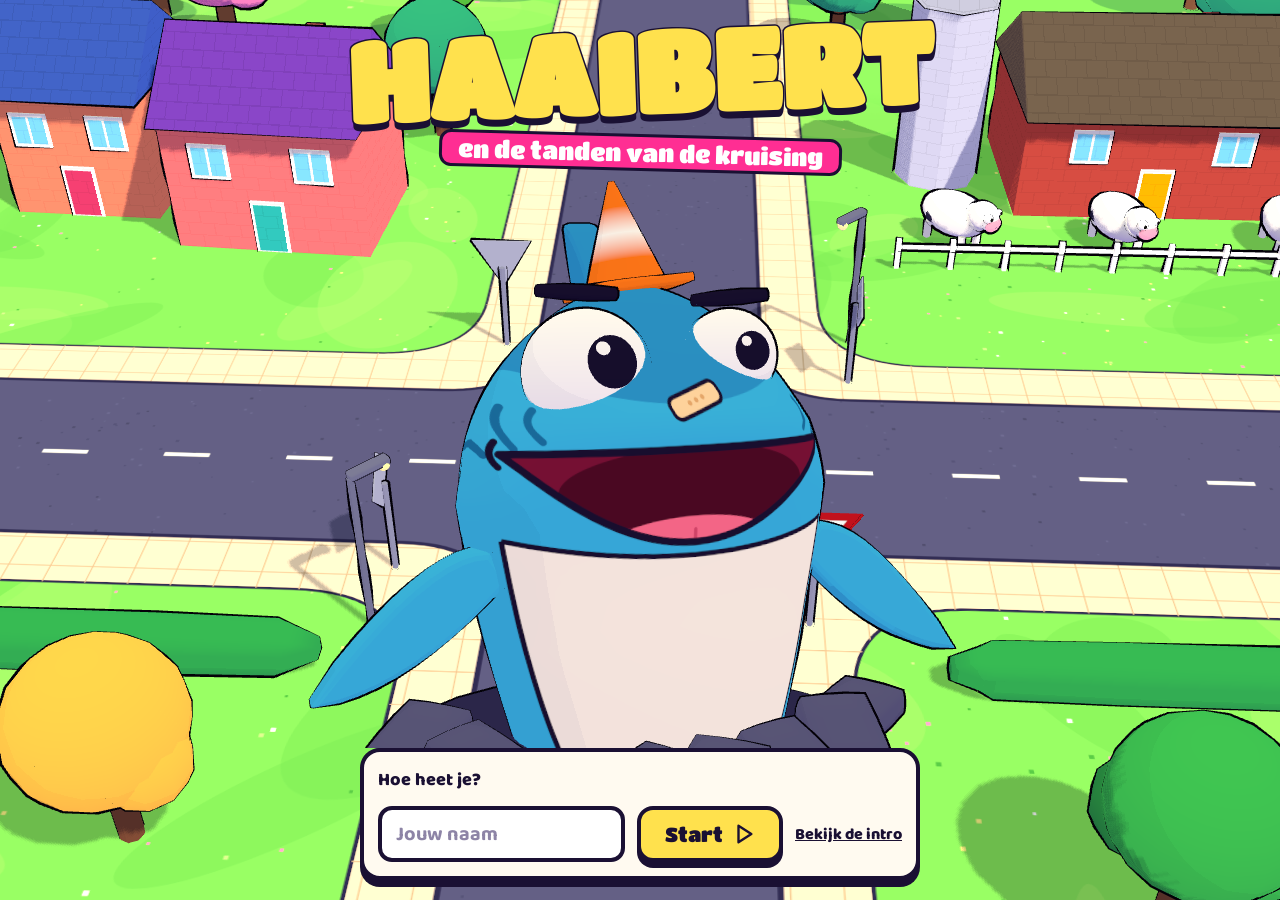
==== projecten/haaibert/index.html @ 9ea26622 "toolkit update 2026-11-03 13:05" ====
<!doctype html>
<html lang="nl"><head><meta charset="utf-8"><meta name="viewport" content="width=device-width, initial-scale=1, viewport-fit=cover, user-scalable=no">
<title>Haaibert</title>
<meta name="claude:viewport-fit-sides" content="cover">
<link rel="stylesheet" href="https://fonts.googleapis.com/css2?family=Baloo+2:wght@500;700;800&family=Bangers&family=Titan+One&display=swap">
<style>
/* Layout: scherm als battle-beeld. Haaibert linksonder, tegenstander rechtsboven, antwoorden in een eigen vak. */
:root {
  --ink: #1a1033; --paper: #fffaf0; --pink: #ff2e93; --cyan: #12d8fa; --sun: #ffe14d; --lime: #7dff4f; --orange: #ff7a1a;
  --sky1: #27c7ff; --sky2: #7fe3ff; --sky3: #c9f6ff; --ray: rgba(255,255,255,.2); --wolk: #ffffff; --wolk2: #cfeeff;
  --display: 'Titan One', 'Arial Black', Impact, sans-serif;
  --bam: 'Bangers', 'Titan One', Impact, sans-serif;
  --body: 'Baloo 2', 'Trebuchet MS', Verdana, sans-serif;
  color-scheme: light;
}
:root[data-theme="avond"] { --sky1: #ff4f9a; --sky2: #ff8a6a; --sky3: #ffb37a; --ray: rgba(255,240,180,.2); --wolk: #ffe9dc; --wolk2: #ffbfa8; }
:root[data-theme="nacht"] { --sky1: #150a3c; --sky2: #2b1270; --sky3: #41189c; --ray: rgba(255,120,220,.13); --wolk: #4a3a8c; --wolk2: #352a70; }

* { box-sizing: border-box; }
html, body { height: 100%; margin: 0; overflow: hidden; background: var(--sky1); color: var(--ink); font-family: var(--body); -webkit-tap-highlight-color: transparent; touch-action: manipulation; }
button { font: inherit; color: inherit; cursor: pointer; }
button:focus-visible, input:focus-visible { outline: 4px solid var(--pink); outline-offset: 2px; }
[hidden] { display: none !important; }

#sky { position: fixed; inset: 0; background: linear-gradient(180deg, var(--sky1), var(--sky2) 58%, var(--sky3)); overflow: hidden; transition: background .6s; }
#sky::before { content: ""; position: absolute; left: 0; top: 0; translate: var(--zx, 82vw) var(--zy, 17vh); will-change: translate; width: 220vmax; height: 220vmax; margin: -110vmax 0 0 -110vmax; background: repeating-conic-gradient(var(--ray) 0 11deg, transparent 11deg 22deg); opacity: calc(.72 + var(--beat, 0) * .28); }
@keyframes spin { to { transform: rotate(360deg); } }
#wolken { position: absolute; inset: 0; }
.wolk { position: absolute; left: 0; top: 0; will-change: translate; }
.wolk svg { display: block; width: 100%; height: auto; overflow: visible; }
.wolk path:first-child { stroke: var(--ink); stroke-width: 2; }
#zon { position: absolute; left: 0; top: 0; translate: var(--zx, 82vw) var(--zy, 17vh); --zon: clamp(150px, 23vmin, 230px); width: var(--zon); aspect-ratio: 1; margin: calc(var(--zon) / -2) 0 0 calc(var(--zon) / -2); overflow: visible; }
.zon-stralen path { stroke: var(--ink); stroke-width: 2; stroke-linejoin: round; vector-effect: non-scaling-stroke; }
.zon-stralen g:nth-child(odd) path { fill: var(--orange); }
.zon-stralen g:nth-child(even) path { fill: var(--sun); }
.zon-bol { fill: var(--sun); stroke: var(--ink); stroke-width: 2; }
.zon-schaduw { fill: #ff9d2e; opacity: .35; }
.zon-wang { fill: #ff7a4d; opacity: .4; }
.zon-oog { fill: #fffdf5; stroke: var(--ink); stroke-width: 1.6; }
.zon-pupil { fill: var(--ink); }
.zon-licht { fill: #fff; }
.zon-lijn { fill: none; stroke: var(--ink); stroke-width: 2.4; stroke-linecap: round; }
.zon-neus { fill: none; stroke: #d9711a; stroke-width: 2.6; stroke-linecap: round; }
.zon-mond { fill: #5a1630; stroke: var(--ink); stroke-width: 1.6; stroke-linejoin: round; }
.zon-tong { fill: #ff7d8f; }
:root[data-theme="avond"] .zon-bol { fill: #ffb347; }
:root[data-theme="nacht"] .zon-bol { fill: #f1e9ff; }
:root[data-theme="nacht"] .zon-stralen { display: none; }
#gl { position: fixed; inset: 0; width: 100%; height: 100%; touch-action: none; }
#badges { position: fixed; inset: 0; pointer-events: none; overflow: hidden; }
#comic { position: fixed; inset: 0; pointer-events: none; overflow: hidden; z-index: 30; }

/* ---------- Knoppen ---------- */
.cta { display: inline-flex; align-items: center; justify-content: center; gap: 10px; min-height: 56px; padding: 8px 24px; font-family: var(--display); font-size: 20px; color: var(--ink); background: var(--sun); border: 4px solid var(--ink); border-radius: 16px; box-shadow: 0 6px 0 var(--ink); transition: transform .08s, box-shadow .08s; }
.cta:active { transform: translateY(4px); box-shadow: 0 2px 0 var(--ink); }
.cta:disabled { opacity: .5; box-shadow: 0 3px 0 var(--ink); }
.cta.alt { background: #fff; }
.ghost { display: inline-flex; align-items: center; gap: 6px; background: none; border: 0; font-weight: 800; text-decoration: underline; padding: 8px 0; }
.iconbtn { width: 46px; height: 46px; display: grid; place-items: center; background: #fff; border: 3px solid var(--ink); border-radius: 13px; box-shadow: 0 4px 0 var(--ink); flex: none; }
.iconbtn:active { transform: translateY(3px); box-shadow: 0 1px 0 var(--ink); }
.iconbtn.off { background: #d9d6e6; color: #6a6580; }

/* ---------- Titel ---------- */
#title { position: fixed; inset: 0; display: flex; flex-direction: column; align-items: center; justify-content: space-between; padding: max(18px, env(safe-area-inset-top)) max(16px, env(safe-area-inset-right)) max(20px, env(safe-area-inset-bottom)) max(16px, env(safe-area-inset-left)); text-align: center; }
.logo { margin: 0; font-family: var(--display); font-size: clamp(56px, 13vmin, 112px); line-height: .95; color: var(--sun); -webkit-text-stroke: 3px var(--ink); paint-order: stroke fill; text-shadow: 0 7px 0 var(--ink); transform: rotate(-2deg); }
.logo-sub { display: inline-block; margin: 10px 0 0; padding: 2px 16px; font-family: var(--display); font-size: clamp(16px, 3.4vmin, 24px); background: var(--pink); color: #fff; border: 3px solid var(--ink); border-radius: 12px; transform: rotate(1.5deg); }
#haaiTitle { flex: 1; width: 100%; min-height: 200px; }
.startbox { display: flex; flex-wrap: wrap; gap: 12px; justify-content: center; align-items: center; background: var(--paper); border: 4px solid var(--ink); border-radius: 20px; padding: 14px; box-shadow: 0 7px 0 var(--ink); max-width: 560px; width: 100%; }
.startbox label { font-weight: 800; font-size: 18px; flex: 1 1 100%; text-align: left; }
#nameInput { color: var(--ink); caret-color: var(--pink); flex: 1 1 180px; min-width: 0; min-height: 56px; font: inherit; font-size: 20px; font-weight: 700; padding: 6px 14px; border: 4px solid var(--ink); border-radius: 14px; background: #fff; }
#nameInput::placeholder { color: #8d84a6; opacity: 1; }
#nameInput::selection { color: #fff; background: var(--pink); }

#wisselBtn { margin-bottom: 18px; flex: none; color: var(--ink); background: var(--paper); border: 3px solid var(--ink); border-radius: 999px; box-shadow: 0 3px 0 var(--ink); padding: 6px 14px; font-size: 15px; font-weight: 700; text-decoration: none; }
#spelers { flex: 1 1 100%; display: flex; flex-wrap: wrap; gap: 8px; }
#spelers[hidden] { display: none; }
.speler { display: inline-flex; align-items: baseline; gap: 8px; min-height: 44px; padding: 6px 14px; font: inherit; font-weight: 800; background: #fff; border: 3px solid var(--ink); border-radius: 999px; color: var(--ink); }
.speler small { font-weight: 700; opacity: .65; }

/* ---------- Kaart ---------- */
#mapview { position: fixed; inset: 0; display: grid; grid-template-columns: minmax(0, 1fr); grid-template-rows: 1fr auto; padding: max(14px, env(safe-area-inset-top)) max(16px, env(safe-area-inset-right)) 0 max(16px, env(safe-area-inset-left)); gap: 8px; }
#worlds { display: grid; grid-template-columns: repeat(3, minmax(0, 1fr)); grid-auto-rows: max-content; gap: 16px; align-content: center; overflow-y: auto; padding: 4px 4px 12px; }
.world.w3 { transform: rotate(-1.1deg); } .world.w4 { transform: rotate(.7deg); } .world.w5 { transform: rotate(-.6deg); }
.world { background: var(--paper); border: 4px solid var(--ink); border-radius: 22px; box-shadow: 0 7px 0 var(--ink); overflow: hidden; display: flex; flex-direction: column; }
.world header { display: flex; justify-content: space-between; align-items: flex-start; gap: 10px; padding: 12px 16px; background: linear-gradient(112deg, rgba(255, 255, 255, .3) 0 34%, transparent 34.5%), radial-gradient(rgba(26, 16, 51, .16) 1.6px, transparent 1.9px) 0 0 / 9px 9px, var(--hd, var(--cyan)); border-bottom: 4px solid var(--ink); }
.world.w4 header { --hd: var(--orange); }
.world.w5 header { --hd: var(--ink); color: #fff; }
.world small { font-weight: 800; font-size: 14px; }
.world h3 { margin: 0; font-family: var(--display); font-size: 26px; line-height: 1.05; font-weight: 400; }
.world p { margin: 2px 0 0; font-weight: 600; font-size: 15px; line-height: 1.2; }
.world header strong { font-family: var(--display); font-size: 22px; font-weight: 400; white-space: nowrap; }
.nodes { display: grid; grid-template-columns: repeat(4, minmax(0, 1fr)); gap: 10px; padding: 14px; }
.node { position: relative; aspect-ratio: 1; min-height: 44px; font-family: var(--display); font-size: 20px; background: #fff; border: 3px solid var(--ink); border-radius: 50%; box-shadow: 0 4px 0 var(--ink); padding: 0; }
.node:active { transform: translateY(3px); box-shadow: 0 1px 0 var(--ink); }
.node.done, .node.gold { background: url("data:image/svg+xml,%3Csvg xmlns='http://www.w3.org/2000/svg' viewBox='0 0 24 24'%3E%3Cpath d='M2 3.5C8 1.800 16 1.800 22 3.500 21.200 10 17.500 17 12 23 6.500 17 2.800 10 2 3.500z' fill='%23fffdf5' stroke='%231a1033' stroke-width='1.500' stroke-linejoin='round'/%3E%3Cpath d='M5.500 6.200c1 3.800 2.600 7 4.800 10' fill='none' stroke='%23ffffff' stroke-opacity='.75' stroke-width='1.100' stroke-linecap='round'/%3E%3C/svg%3E") center / contain no-repeat; border: 0; border-radius: 0; box-shadow: none; filter: drop-shadow(0 3px 0 var(--ink)); }
.node.gold { background-image: url("data:image/svg+xml,%3Csvg xmlns='http://www.w3.org/2000/svg' viewBox='0 0 24 24'%3E%3Cpath d='M2 3.5C8 1.800 16 1.800 22 3.500 21.200 10 17.500 17 12 23 6.500 17 2.800 10 2 3.500z' fill='%23ffe14d' stroke='%231a1033' stroke-width='1.500' stroke-linejoin='round'/%3E%3Cpath d='M5.500 6.200c1 3.800 2.600 7 4.800 10' fill='none' stroke='%23ffffff' stroke-opacity='.75' stroke-width='1.100' stroke-linecap='round'/%3E%3C/svg%3E"); }
.node.done span, .node.gold span { position: relative; top: -17%; }
.node.next { background: var(--pink); color: #fff; }
.mapfoot { display: flex; align-items: flex-end; gap: 6px; min-height: 150px; }
#haaiMap { width: 170px; height: 170px; flex: none; }
#mapBubbleBtn { margin-bottom: 18px; flex: 1; min-width: 0; text-align: left; background: #fff; border: 4px solid var(--ink); border-radius: 18px; box-shadow: 0 5px 0 var(--ink); padding: 10px 16px; font-weight: 700; font-size: 18px; line-height: 1.25; max-width: 720px; min-height: 66px; }

/* ---------- Spelscherm ---------- */
#play { position: fixed; inset: 0; display: grid; grid-template-columns: minmax(0, 1fr) clamp(320px, 36vw, 470px); grid-template-rows: auto minmax(0, 1fr) auto; grid-template-areas: "hud hud" "scene panel" "talk panel"; padding: max(10px, env(safe-area-inset-top)) max(14px, env(safe-area-inset-right)) max(12px, env(safe-area-inset-bottom)) max(14px, env(safe-area-inset-left)); gap: 8px 14px; pointer-events: none; }
#play > * { pointer-events: auto; }
#scene { grid-area: scene; pointer-events: none; position: relative; min-height: 0; }
#hud { grid-area: hud; display: flex; align-items: center; gap: 8px; }
#hudMid { flex: 1; min-width: 0; display: flex; flex-direction: column; gap: 3px; background: var(--paper); border: 3px solid var(--ink); border-radius: 13px; box-shadow: 0 4px 0 var(--ink); padding: 3px 12px; }
#hudTop { display: flex; justify-content: space-between; gap: 8px; align-items: baseline; }
#hudWorld { font-family: var(--display); font-size: 16px; white-space: nowrap; overflow: hidden; text-overflow: ellipsis; }
#toothBox { font-family: var(--display); font-size: 15px; white-space: nowrap; }
#pips { display: flex; gap: 3px; }
#pips i { flex: 1; height: 7px; border-radius: 4px; background: #e2dcea; }
#pips i.done { background: var(--lime); }
#pips i.now { background: var(--pink); }
#povBtn { display: inline-flex; gap: 6px; align-items: center; width: auto; padding: 0 12px; font-weight: 800; font-size: 15px; white-space: nowrap; }
#povBtn.on { background: var(--pink); color: #fff; }

#talk { grid-area: talk; display: flex; align-items: flex-end; gap: 4px; min-width: 0; }
#haai { width: clamp(150px, 19vw, 240px); aspect-ratio: 1; flex: none; margin: 0 0 -12px -8px; }
#bubble { position: relative; flex: 1; min-width: 0; text-align: left; background: #fff; border: 4px solid var(--ink); border-radius: 18px; box-shadow: 0 5px 0 var(--ink); padding: 10px 16px; font-weight: 700; font-size: clamp(16px, 1.9vw, 19px); line-height: 1.25; min-height: 76px; margin-bottom: 8px; display: flex; align-items: center; gap: 10px; }
#bubble::before { content: ""; position: absolute; left: -17px; bottom: 22px; width: 24px; height: 24px; background: #fff; border-left: 4px solid var(--ink); border-bottom: 4px solid var(--ink); transform: rotate(45deg) skew(10deg, 10deg); }
#bubbleText { flex: 1; min-width: 0; }

#panel { grid-area: panel; display: flex; flex-direction: column; gap: 10px; min-height: 0; overflow-y: auto; align-self: end; max-height: 100%; background: var(--paper); border: 4px solid var(--ink); border-radius: 22px; box-shadow: 0 7px 0 var(--ink); padding: 14px; margin-bottom: 6px; }
#panel:empty { visibility: hidden; }
#panel.locked { pointer-events: none; }
.qhead { display: flex; justify-content: space-between; gap: 8px; }
.qnr { font-family: var(--display); font-size: 15px; background: var(--ink); color: var(--sun); padding: 0 10px; border-radius: 8px; }
.stepnr { font-weight: 800; font-size: 14px; }
.qtext { margin: 0; font-size: clamp(19px, 2.1vw, 23px); line-height: 1.2; font-weight: 800; text-wrap: balance; }
.answers { display: flex; flex-direction: column; gap: 9px; }
.hint { margin: 0; font-weight: 700; color: #5a4c7a; }

.opt { display: flex; align-items: center; gap: 10px; text-align: left; padding: 8px 12px; min-height: 54px; font-weight: 700; font-size: 17px; line-height: 1.2; background: #fff; border: 3px solid var(--ink); border-radius: 13px; box-shadow: 0 4px 0 var(--ink); }
.opt:active { transform: translateY(3px); box-shadow: 0 1px 0 var(--ink); }
.opt .key { flex: none; width: 30px; height: 30px; display: grid; place-items: center; background: var(--cyan); border: 2px solid var(--ink); border-radius: 8px; font-family: var(--display); font-weight: 400; font-size: 15px; }
.opt.sel { background: #d6f7ff; }
.opt.sel .key { background: var(--pink); color: #fff; }
.opt.right { background: var(--lime); }
.opt.wrong { background: #ffb3bd; animation: shake .35s; }
.opt:disabled { color: #4f4664; }
.opt.right:disabled { color: var(--ink); }
.opt:not(.right):disabled { box-shadow: 0 1px 0 var(--ink); }
.signgrid { display: grid; grid-template-columns: repeat(4, minmax(0, 1fr)); gap: 8px; }
.signopt { justify-content: center; padding: 8px; }
.signopt img { width: 100%; max-width: 76px; aspect-ratio: 1; object-fit: contain; }
@keyframes shake { 25% { transform: translateX(-6px); } 50% { transform: translateX(6px); } 75% { transform: translateX(-4px); } }

.match { display: flex; flex-direction: column; gap: 10px; }
.mcol { display: flex; flex-direction: column; gap: 7px; }
.mcol.lefts { flex-direction: row; flex-wrap: wrap; }
.chip { flex: 1 1 auto; padding: 8px 12px; min-height: 48px; font-weight: 800; font-size: 16px; line-height: 1.18; background: #fff; border: 3px solid var(--ink); border-radius: 12px; box-shadow: 0 3px 0 var(--ink); text-align: left; }
.lefts .chip { text-align: center; background: #e6faff; }
.chip img { display: block; width: 62px; height: 62px; object-fit: contain; margin: 0 auto; }
.withsigns .lefts .chip { flex: 1 1 0; padding: 5px; min-width: 0; }
.chip.active { background: var(--pink); color: #fff; transform: translateY(-3px); }
.chip.paired { background: var(--m); box-shadow: 0 1px 0 var(--ink); color: var(--ink); }
.chip.wrong { background: #ffb3bd; animation: shake .35s; }
.chip.nudge { animation: shake .35s; }
.rtext { font-size: 15px; font-weight: 700; }

.sentence { font-size: 18px; font-weight: 700; line-height: 1.9; }
.blank { display: inline-flex; flex-wrap: wrap; gap: 5px; vertical-align: middle; margin: 2px 3px; }
.pill { padding: 3px 10px; min-height: 40px; font-weight: 800; font-size: 15px; line-height: 1.15; background: #fff; border: 3px solid var(--ink); border-radius: 11px; text-align: left; }
.pill.sel { background: #bff1ff; }
.pill.right { background: var(--lime); }
.pill.wrong { background: #ffb3bd; animation: shake .35s; }

.tip, .rule { border: 3px solid var(--ink); border-radius: 13px; padding: 9px 12px; }
.tip { background: #fff0c2; }
.rule { background: #d7ffc7; display: flex; flex-direction: column; gap: 8px; animation: pop .3s; }
.tip b, .rule b { font-family: var(--display); font-weight: 400; font-size: 15px; }
.tip p, .rule p { margin: 0; font-weight: 700; font-size: 16px; line-height: 1.25; }
@keyframes pop { from { transform: scale(.9); opacity: 0; } }

/* ---------- Labels in de scène ---------- */
.badge { position: absolute; left: 0; top: 0; display: flex; flex-direction: column; align-items: center; gap: 3px; will-change: transform; }
.tag { font-weight: 800; font-size: 13px; line-height: 1; color: #fff; background: var(--ink); padding: 3px 7px; border-radius: 7px; white-space: nowrap; }
.badge.quiet .tag { display: none; }
.dot { pointer-events: auto; width: 44px; height: 44px; border-radius: 50%; background: #fff; border: 4px solid var(--ink); box-shadow: 0 4px 0 var(--ink); font-family: var(--display); font-size: 22px; line-height: 1; padding: 0; position: relative; }
.dot::after { content: ""; position: absolute; inset: -10px; }
.dot.sel { background: var(--sun); }
.dot.right { background: var(--lime); }
.dot.wrong { background: #ff8c9c; }
.taa { position: absolute; bottom: 100%; font-family: var(--bam); font-size: 26px; color: var(--sun); -webkit-text-stroke: 1.5px var(--ink); paint-order: stroke fill; white-space: nowrap; animation: taa 1.6s ease-out forwards; }
@keyframes taa { 0% { transform: scale(.4) rotate(-6deg); opacity: 0; } 15% { transform: scale(1.15) rotate(3deg); opacity: 1; } 100% { transform: translateY(-28px) scale(1) rotate(-2deg); opacity: 0; } }

/* ---------- Eindbaas ---------- */
#bossWrap { position: fixed; top: calc(max(10px, env(safe-area-inset-top)) + 58px); right: max(14px, env(safe-area-inset-right)); width: clamp(130px, 15vw, 190px); display: flex; flex-direction: column; align-items: stretch; gap: 3px; }
#boss { width: 100%; aspect-ratio: 1; }
#hpBox { background: var(--paper); border: 3px solid var(--ink); border-radius: 10px; padding: 3px 7px; font-weight: 800; font-size: 13px; line-height: 1.1; }
#hp { --hp: 1; height: 11px; margin-top: 2px; border-radius: 6px; background: #e2dcea; overflow: hidden; }
#bossSay { position: absolute; top: 12px; right: calc(100% + 12px); width: min(52vw, 240px); background: var(--ink); color: #fff; border-radius: 14px; padding: 8px 12px; font-weight: 800; font-size: 16px; line-height: 1.2; animation: pop .25s; }
#bossSay[hidden] { display: none; }
#bossSay::after { content: ""; position: absolute; right: -9px; top: 18px; width: 18px; height: 18px; background: var(--ink); transform: rotate(45deg); }
#hp::after { content: ""; display: block; height: 100%; width: calc(var(--hp) * 100%); background: var(--pink); transition: width .5s; }

/* ---------- Baron speelt vals ---------- */
.answers { position: relative; }
.klodder { position: absolute; width: 46px; height: 34px; background: #ffcf3f; border: 3px solid var(--ink); border-radius: 12px 20px 14px 22px; }
.kaas { position: absolute; z-index: 2; pointer-events: auto; padding: 0; color: var(--ink); font-family: var(--display); font-size: 15px; border: 3px solid var(--ink); border-radius: 14px 22px 16px 26px; box-shadow: 0 4px 0 var(--ink); transform: rotate(var(--r)); background: radial-gradient(circle at 12% 30%, #e8a91f 0 7px, transparent 8px), radial-gradient(circle at 30% 70%, #e8a91f 0 10px, transparent 11px), radial-gradient(circle at 74% 28%, #e8a91f 0 6px, transparent 7px), radial-gradient(circle at 90% 74%, #e8a91f 0 9px, transparent 10px), #ffcf3f; }
.kaas.af { pointer-events: none; animation: kaasaf .4s ease-in forwards; }
@keyframes kaasaf { to { transform: translateY(60px) rotate(18deg); opacity: 0; } }
.dark { position: fixed; inset: 0; z-index: -1; pointer-events: auto; touch-action: none; background: radial-gradient(circle 130px at var(--x) var(--y), rgba(8, 4, 24, 0) 55%, rgba(8, 4, 24, .95) 100%); animation: dark .3s; }
@keyframes dark { from { opacity: 0; } }
body.donker #badges { visibility: hidden; }
.knop { position: fixed; width: 64px; height: 64px; display: grid; place-items: center; transform: translate(-50%, -50%); padding: 0; color: var(--ink); background: var(--sun); border: 3px solid var(--ink); border-radius: 50%; box-shadow: 0 0 22px rgba(255, 225, 77, .55); }
.whack { position: absolute; pointer-events: auto; padding: 0; background: none; border: 0; }
.whack::after { content: "TIK!"; position: absolute; left: 50%; top: -10px; transform: translate(-50%, -100%); font-family: var(--bam); font-size: 28px; color: var(--sun); -webkit-text-stroke: 1.5px var(--ink); paint-order: stroke fill; }

/* ---------- Anime-opening en titelkaarten ---------- */
#opening { position: fixed; inset: 0; z-index: 40; overflow: hidden; background: #000; }
#opening.shake { animation: akshake .22s steps(4); }
@keyframes akshake { 25% { transform: translate(-10px, 6px); } 50% { transform: translate(9px, -7px); } 75% { transform: translate(-5px, -3px); } }
.ak-stage, .ak-stage > section { position: absolute; inset: 0; overflow: hidden; }
.ak-flash { position: absolute; inset: 0; background: #fff; opacity: 0; pointer-events: none; }
.ak-skip { position: absolute; z-index: 3; right: max(14px, env(safe-area-inset-right)); top: max(12px, env(safe-area-inset-top)); min-height: 44px; padding: 4px 16px; font-weight: 800; color: #fff; background: rgba(0, 0, 0, .55); border: 2px solid #fff; border-radius: 12px; }

/* Focuslijnen: het klassieke anime-stootbeeld, schokkerig op lage framerate. */
.ak-lines { position: absolute; left: 50%; top: 50%; width: 240vmax; height: 240vmax; margin: -120vmax 0 0 -120vmax; background: repeating-conic-gradient(rgba(255, 255, 255, .55) 0 1.1deg, transparent 1.1deg 4.6deg, rgba(255, 255, 255, .28) 4.6deg 5.2deg, transparent 5.2deg 9deg); -webkit-mask-image: radial-gradient(circle, transparent 20vmin, #000 70vmin); mask-image: radial-gradient(circle, transparent 20vmin, #000 70vmin); animation: aklines .36s steps(6) infinite; }
@keyframes aklines { to { transform: rotate(23deg); } }

.ak { background: var(--a); }
.ak-band { position: absolute; inset: -10% -20%; background: var(--b); clip-path: polygon(0 62%, 100% 22%, 100% 58%, 0 98%); }
.ak.flip .ak-band { clip-path: polygon(0 22%, 100% 62%, 100% 98%, 0 58%); }
.ak-tone { position: absolute; inset: 0; background-image: radial-gradient(rgba(26, 16, 51, .34) 2.4px, transparent 2.8px); background-size: 12px 12px; -webkit-mask-image: linear-gradient(115deg, #000, transparent 55%); mask-image: linear-gradient(115deg, #000, transparent 55%); }
.ak-ticker { position: absolute; left: -20%; right: -20%; top: 7%; padding: 2px 0; transform: rotate(-6deg); background: var(--ink); color: var(--sun); font-family: var(--bam); font-size: clamp(20px, 4.6vmin, 38px); letter-spacing: .06em; white-space: nowrap; overflow: hidden; }
.ak-ticker span { display: inline-block; animation: akticker 3s linear infinite; }
.ak.flip .ak-ticker { transform: rotate(6deg); }
@keyframes akticker { to { transform: translateX(-30%); } }

.ak-sprite { position: absolute; right: -7vmin; bottom: -9vmin; width: min(92vmin, 56vw); aspect-ratio: 1; animation: akin .2s cubic-bezier(.1, .9, .2, 1) both; }
.ak.flip .ak-sprite { right: auto; left: -7vmin; }
.ak-sprite canvas { width: 100%; height: 100%; display: block; }
@keyframes akin { from { transform: translateX(70%) scale(1.5) skewX(-12deg); filter: blur(10px); } }
.ak.flip .ak-sprite { animation-name: akinflip; }
@keyframes akinflip { from { transform: translateX(-70%) scale(1.5) skewX(12deg); filter: blur(10px); } }

.ak-text { position: absolute; left: 4vw; bottom: 9vh; max-width: 54vw; transform: rotate(-6deg) skewX(-8deg); transform-origin: left bottom; opacity: 0; }
.ak.flip .ak-text { left: auto; right: 4vw; text-align: right; transform: rotate(6deg) skewX(8deg); transform-origin: right bottom; }
.ak-text small { display: inline-block; padding: 1px 14px; font-family: var(--display); font-size: clamp(15px, 3.4vmin, 26px); color: #fff; background: var(--ink); }
.ak-text h2 { margin: .06em 0 .1em; font-family: var(--bam); font-weight: 400; font-size: clamp(64px, 19vmin, 190px); line-height: .9; color: #fff; -webkit-text-stroke: 5px var(--ink); paint-order: stroke fill; text-shadow: 7px 7px 0 var(--ink); }
.ak-text.lang h2 { font-size: clamp(44px, 12vmin, 120px); }
.ak-text.mid h2 { font-size: clamp(54px, 15vmin, 150px); }
.ak-text p { display: inline-block; margin: 0; padding: 3px 14px; max-width: 100%; font-weight: 800; font-size: clamp(16px, 3.6vmin, 28px); line-height: 1.15; color: var(--ink); background: var(--sun); }
.ak-kana { position: absolute; top: 14%; left: 2.4vw; writing-mode: vertical-rl; font-weight: 800; font-size: clamp(18px, 4.6vmin, 40px); letter-spacing: .1em; color: rgba(255, 255, 255, .92); text-shadow: 2px 2px 0 var(--ink); opacity: 0; }
.ak.flip .ak-kana { left: auto; right: 2.4vw; }

/* Freezeframe: alles staat stil, achtergrond wordt zwart-wit, het character blijft in kleur met witte rand. */
.ak.freeze { background: #fff; }
.ak.freeze .ak-lines { animation: none; background: repeating-conic-gradient(var(--ink) 0 1.1deg, transparent 1.1deg 4.6deg, var(--ink) 4.6deg 5.2deg, transparent 5.2deg 9deg); }
.ak.freeze .ak-band { background: var(--a); }
.ak.freeze .ak-ticker span { animation-play-state: paused; }
.ak.freeze .ak-sprite { animation: akpunch .24s cubic-bezier(.2, 1.6, .4, 1) both; }
@keyframes akpunch { from { transform: scale(1.12) rotate(-2deg); } }
.ak.freeze .ak-text { opacity: 1; animation: akslam .22s cubic-bezier(.2, 1.5, .4, 1) both; }
@keyframes akslam { from { opacity: 0; transform: rotate(-6deg) skewX(-8deg) scale(2.4); } }
.ak.flip.freeze .ak-text { animation-name: akslamflip; }
@keyframes akslamflip { from { opacity: 0; transform: rotate(6deg) skewX(8deg) scale(2.4); } }
.ak.freeze .ak-kana { opacity: 1; }

.ak-cap { display: grid; place-items: center; background: var(--ink); }
.ak-cap.b { background: var(--pink); }
.ak-cap h2 { position: relative; margin: 0; padding: 0 3vw; text-align: center; font-family: var(--bam); font-weight: 400; font-size: clamp(60px, 24vmin, 240px); line-height: .95; color: var(--sun); -webkit-text-stroke: 5px var(--ink); paint-order: stroke fill; transform: rotate(-7deg) skewX(-10deg); animation: akcap .16s cubic-bezier(.2, 1.5, .4, 1) both; }
.ak-cap.b h2 { color: #fff; }
@keyframes akcap { from { transform: rotate(-7deg) skewX(-10deg) scale(1.9); } }

.ak-vs { background: var(--ink); }
.vs-l, .vs-r { position: absolute; top: 0; bottom: 0; width: 62%; display: grid; place-items: center; overflow: hidden; }
.vs-l { left: 0; background: var(--cyan); clip-path: polygon(0 0, 100% 0, 62% 100%, 0 100%); animation: vsl .24s cubic-bezier(.1, .9, .2, 1) both; }
.vs-r { right: 0; background: var(--pink); clip-path: polygon(38% 0, 100% 0, 100% 100%, 0 100%); animation: vsr .24s cubic-bezier(.1, .9, .2, 1) both; }
@keyframes vsl { from { transform: translateX(-100%); } }
@keyframes vsr { from { transform: translateX(100%); } }
.vs-l canvas, .vs-r canvas { height: 118%; aspect-ratio: 1; }
.vs-l canvas { transform: translateX(-16%); }
.vs-r canvas { transform: translateX(16%); }
.vs-slash { position: absolute; left: 50%; top: -10%; width: 14px; height: 120%; background: #fff; transform: rotate(14deg); opacity: 0; }
.ak-vs h2 { position: absolute; left: 50%; top: 50%; margin: 0; font-family: var(--bam); font-weight: 400; font-size: clamp(90px, 32vmin, 300px); line-height: 1; color: var(--sun); -webkit-text-stroke: 6px var(--ink); paint-order: stroke fill; text-shadow: 8px 8px 0 var(--ink); transform: translate(-50%, -50%) rotate(-8deg); opacity: 0; }
.ak-vs p { position: absolute; left: 50%; bottom: 7vh; margin: 0; padding: 3px 18px; white-space: nowrap; font-family: var(--display); font-size: clamp(16px, 3.6vmin, 30px); color: #fff; background: var(--ink); transform: translateX(-50%) rotate(-2deg); opacity: 0; }
.ak-vs.freeze h2 { opacity: 1; animation: vsslam .24s cubic-bezier(.2, 1.6, .4, 1) both; }
.ak-vs.freeze p, .ak-vs.freeze .vs-slash { opacity: 1; }
@keyframes vsslam { from { transform: translate(-50%, -50%) rotate(-8deg) scale(3); } }

.ak-logo { display: flex; flex-direction: column; align-items: center; justify-content: center; gap: 2vmin; background: var(--pink); }
.ak-logo h1 { position: relative; margin: 0; font-family: var(--display); font-weight: 400; font-size: clamp(56px, 19vw, 240px); line-height: 1; color: var(--sun); -webkit-text-stroke: 5px var(--ink); paint-order: stroke fill; text-shadow: 0 10px 0 var(--ink); transform: rotate(-5deg); animation: logoslam .3s cubic-bezier(.2, 1.6, .4, 1) both; }
@keyframes logoslam { from { transform: rotate(-5deg) scale(3); filter: blur(6px); } }
.ak-logo p { position: relative; margin: 0; padding: 3px 18px; font-family: var(--display); font-size: clamp(16px, 4vmin, 34px); color: #fff; background: var(--ink); transform: rotate(-3deg); opacity: 0; }
.ak-logo.freeze p { opacity: 1; animation: pop .2s; }

@media (max-aspect-ratio: 1/1) {
  .ak-sprite, .ak.flip .ak-sprite { left: 50%; right: auto; bottom: 19vh; width: 100vw; margin-left: -50vw; }
  .ak::after { content: ""; position: absolute; left: -6%; right: -6%; bottom: -3vh; height: 33vh; background: var(--ink); transform: rotate(-5deg); }
  .ak-text { z-index: 1; }
  .ak-text { left: 5vw; bottom: 6vh; max-width: 90vw; }
  .ak.flip .ak-text { right: 5vw; }
  .ak-text h2 { font-size: clamp(56px, 17vw, 110px); }
  .ak-text.lang h2 { font-size: clamp(40px, 13vw, 90px); }
  .vs-l, .vs-r { width: 100%; height: 62%; bottom: auto; }
  .vs-l { top: 0; clip-path: polygon(0 0, 100% 0, 100% 62%, 0 100%); }
  .vs-r { top: auto; bottom: 0; clip-path: polygon(0 38%, 100% 0, 100% 100%, 0 100%); }
  .vs-l canvas, .vs-r canvas { height: auto; width: 100%; transform: none; }
}

/* ---------- Tand-shot ---------- */
body.cine #hud, body.cine #talk, body.cine #panel, body.cine #bossWrap, body.cine #badges { opacity: 0; pointer-events: none; transition: opacity .12s; }
#cineBg { position: absolute; inset: 0; overflow: hidden; }
.cine-tap { position: fixed; inset: 0; z-index: 2; pointer-events: auto; background: none; border: 0; }
.flytooth.groot { width: clamp(70px, 13vmin, 120px); height: clamp(80px, 15vmin, 140px); transition: none; transform: none; translate: -50% -50%; }
.flytooth.raak { z-index: 2; width: clamp(130px, 26vmin, 240px); height: clamp(150px, 30vmin, 280px); filter: drop-shadow(0 8px 0 var(--ink)); }
.toothtrail { position: absolute; height: 22px; margin-top: -11px; transform-origin: 0 50%; background: linear-gradient(90deg, transparent, rgba(255, 255, 255, .5) 40%, #fff); clip-path: polygon(0 50%, 100% 0, 100% 100%); scale: 0 1; }
/* Inslaglijnen rondom de bek: mond en tand blijven helemaal vrij. */
.hitstar { position: absolute; z-index: 1; left: 50%; top: 50%; width: 170vmax; height: 170vmax; margin: -85vmax 0 0 -85vmax; background: repeating-conic-gradient(from 6deg, #fffdf5 0 3.5deg, transparent 3.5deg 18deg, var(--sun) 18deg 20.5deg, transparent 20.5deg 36deg); -webkit-mask-image: radial-gradient(circle, transparent 29%, #000 29.5%); mask-image: radial-gradient(circle, transparent 29%, #000 29.5%); animation: hitstar .18s cubic-bezier(.2, 1.6, .4, 1) both; }
@keyframes hitstar { from { transform: scale(.6); opacity: 0; } }
.bamhit { position: absolute; z-index: 3; left: 73%; top: 30%; font-family: var(--bam); font-size: clamp(84px, 26vmin, 260px); line-height: 1; color: var(--pink); -webkit-text-stroke: 5px var(--ink); paint-order: stroke fill; text-shadow: 9px 9px 0 var(--ink); transform: translate(-50%, -50%) rotate(-9deg) skewX(-8deg); animation: bamhit .18s cubic-bezier(.2, 1.7, .4, 1) both; white-space: nowrap; }
@keyframes bamhit { from { transform: translate(-50%, -50%) rotate(-9deg) skewX(-8deg) scale(3); } }

/* Oude tekenfilm: korrel, vignet en warme kleur. Bij de eindbaas en in het freezeframe van de tand. */
#film { display: none; position: fixed; inset: 0; z-index: 29; pointer-events: none; background: radial-gradient(ellipse at center, transparent 52%, rgba(46, 26, 10, .5) 100%); }
#film::before { content: ""; position: absolute; inset: -220px; background-image: url("data:image/svg+xml,%3Csvg xmlns='http://www.w3.org/2000/svg' width='220' height='220'%3E%3Cfilter id='n'%3E%3CfeTurbulence type='fractalNoise' baseFrequency='.85' numOctaves='2' stitchTiles='stitch'/%3E%3CfeColorMatrix values='0 0 0 0 .1 0 0 0 0 .06 0 0 0 0 .04 0 0 0 1.4 -.4'/%3E%3C/filter%3E%3Crect width='100%25' height='100%25' filter='url(%23n)'/%3E%3C/svg%3E"); opacity: .3; animation: filmkorrel .5s steps(6) infinite; }
@keyframes filmkorrel { to { transform: translate(180px, 130px); } }
:root[data-theme="nacht"] #film, body.film #film { display: block; }
:root[data-theme="nacht"] #gl, body.film #gl { filter: sepia(.32) saturate(.82) contrast(1.07); }
@media (prefers-reduced-motion: reduce) { #film::before { animation: none; } }

/* ---------- Grote klanktekst ---------- */
.bam { position: absolute; left: 34%; top: 34%; font-family: var(--bam); font-size: clamp(64px, 15vmin, 140px); line-height: 1; color: #fff; -webkit-text-stroke: 4px var(--ink); paint-order: stroke fill; text-shadow: 6px 6px 0 var(--ink); animation: bam 1.4s cubic-bezier(.2, 1.6, .4, 1) forwards; white-space: nowrap; transform-origin: center; }
.bam.pink { color: var(--pink); } .bam.lime { color: var(--lime); } .bam.sun { color: var(--sun); } .bam.cyan { color: var(--cyan); }
@keyframes bam { 0% { transform: translate(-50%, -50%) scale(.2) rotate(-14deg); } 22% { transform: translate(-50%, -50%) scale(1.1) rotate(-5deg); } 75% { transform: translate(-50%, -50%) scale(1) rotate(-5deg); opacity: 1; } 100% { transform: translate(-50%, -66%) scale(.92) rotate(-5deg); opacity: 0; } }
.flytooth { position: absolute; width: 38px; height: 44px; background: url("data:image/svg+xml,%3Csvg xmlns='http://www.w3.org/2000/svg' viewBox='0 0 24 24'%3E%3Cpath d='M2 3.5C8 1.800 16 1.800 22 3.500 21.200 10 17.500 17 12 23 6.500 17 2.800 10 2 3.500z' fill='%23fffdf5' stroke='%231a1033' stroke-width='1.500' stroke-linejoin='round'/%3E%3Cpath d='M5.500 6.200c1 3.800 2.600 7 4.800 10' fill='none' stroke='%23ffffff' stroke-opacity='.75' stroke-width='1.100' stroke-linecap='round'/%3E%3C/svg%3E") center / contain no-repeat; transform: translate(-50%, -50%) scale(1.3); transition: left .6s cubic-bezier(.5, 0, .4, 1), top .6s cubic-bezier(.3, -0.4, .5, 1), transform .6s; }
.flytooth.go { transform: translate(-50%, -50%) scale(.5) rotate(420deg); }

/* ---------- Klaar ---------- */
#done { position: fixed; left: 50%; top: 50%; transform: translate(-50%, -50%) rotate(-1deg); z-index: 20; width: min(560px, calc(100vw - 32px)); max-height: calc(100% - 32px); overflow-y: auto; display: flex; flex-direction: column; gap: 10px; align-items: center; text-align: center; background: var(--paper); border: 5px solid var(--ink); border-radius: 24px; box-shadow: 0 9px 0 var(--ink); padding: 20px; animation: pop .35s; }
#done h2 { margin: 0; font-family: var(--display); font-weight: 400; font-size: clamp(30px, 6vmin, 44px); line-height: 1.05; }
#done .score { margin: 0; font-size: 20px; font-weight: 700; }
#done .score b { font-family: var(--display); font-weight: 400; color: var(--pink); font-size: 28px; }
#done .row { display: flex; flex-wrap: wrap; gap: 12px; justify-content: center; }
.diploma { display: flex; flex-direction: column; width: 100%; padding: 12px; background: #fff; border: 3px dashed var(--ink); border-radius: 14px; }
.diploma small { font-weight: 800; font-size: 15px; }
.diploma strong { font-family: var(--display); font-weight: 400; font-size: 34px; color: var(--pink); overflow-wrap: anywhere; }
.diploma span { font-weight: 700; }

/* Staand scherm (telefoon, staande iPad): scène boven, praten midden, antwoorden onder. */
@media (max-aspect-ratio: 1/1) {
  #play { grid-template-columns: minmax(0, 1fr); grid-template-rows: auto minmax(120px, 1fr) auto auto; grid-template-areas: "hud" "scene" "talk" "panel"; gap: 5px; padding-left: max(10px, env(safe-area-inset-left)); padding-right: max(10px, env(safe-area-inset-right)); padding-bottom: max(8px, env(safe-area-inset-bottom)); }
  #talk { margin-top: -74px; pointer-events: none; }
  #haai { width: 118px; margin: 0 -2px -8px -10px; }
  #bubble { font-size: 15px; min-height: 58px; padding: 6px 10px; margin-bottom: 3px; pointer-events: auto; }
  #bubble::before { left: -14px; bottom: 14px; width: 18px; height: 18px; }
  #panel { max-height: 46vh; padding: 10px; margin-bottom: 4px; gap: 7px; }
  .qtext { font-size: 18px; }
  .opt { min-height: 46px; font-size: 15px; padding: 5px 9px; }
  .opt .key { width: 26px; height: 26px; }
  .sentence { font-size: 16px; line-height: 1.6; }
  .pill { font-size: 14px; min-height: 36px; }
  #hudWorld, #toothBox .lbl { display: none; }
  #hudTop { justify-content: center; }
  #hudMid { padding: 3px 8px; min-width: 62px; }
  #hud { gap: 5px; }
  .iconbtn { width: 42px; height: 42px; }
  #panel:has(.match) { max-height: 60vh; }
  .rtext { font-size: 14px; padding: 5px 9px; min-height: 40px; }
  .chip img { width: 50px; height: 50px; }
  #povBtn span { display: none; }
  #povBtn { width: 42px; padding: 0; justify-content: center; }
  #worlds { grid-template-columns: minmax(0, 1fr); align-content: start; gap: 12px; }
  .nodes { grid-template-columns: repeat(6, minmax(0, 1fr)); padding: 10px; gap: 7px; }
  .node { font-size: 16px; min-height: 0; width: 100%; max-width: 64px; justify-self: center; }
  .mapfoot { min-height: 104px; display: grid; grid-template-columns: auto minmax(0, 1fr); align-items: end; column-gap: 6px; row-gap: 6px; }
  #haaiMap { grid-row: 1 / span 2; }
  #wisselBtn { grid-column: 2; justify-self: end; margin-bottom: 10px; }
  #haaiMap { width: 110px; height: 110px; }
  #mapBubbleBtn { font-size: 15px; padding: 6px 10px; margin-bottom: 0; min-height: 56px; }
  .bam { left: 50%; top: 24%; }
  #bossWrap { position: absolute; top: 0; right: 0; width: 104px; }
}
@media (max-height: 560px) and (min-aspect-ratio: 1/1) {
  #done .row { flex-wrap: nowrap; }
  #done .diploma { padding: 6px 10px; }
  #done .diploma strong { font-size: 26px; }
  #worlds { grid-template-columns: repeat(3, minmax(0, 1fr)); }
  .nodes { grid-template-columns: repeat(6, minmax(0, 1fr)); gap: 5px; padding: 8px; }
  .node { font-size: 13px; min-height: 0; }
  .mapfoot { min-height: 76px; }
  #haaiMap { width: 84px; height: 84px; }
  #haai { width: 120px; }
  .world p { display: none; }
  #bossWrap { position: absolute; top: 0; left: 0; right: auto; width: 96px; }
  #bossSay { left: calc(100% + 12px); right: auto; }
  #bossSay::after { left: -9px; right: auto; }
}
@media (max-height: 560px) and (min-aspect-ratio: 1/1) and (max-width: 760px) {
  .nodes { grid-template-columns: repeat(4, minmax(0, 1fr)); }
}
</style>
</head><body>
<div id="sky"><div id="wolken"></div><svg id="zon" viewBox="-85 -85 170 170" aria-hidden="true"></svg><section id="cineBg" class="ak freeze" hidden style="--a:#12d8fa;--b:#ff2e93"><div class="ak-lines"></div><div class="ak-band"></div><div class="ak-tone"></div></section></div>
<canvas id="gl"></canvas>

<section id="title" hidden>
  <div>
    <h1 class="logo">HAAIBERT</h1>
    <p class="logo-sub">en de tanden van de kruising</p>
  </div>
  <div id="haaiTitle"></div>
  <div class="startbox">
    <label for="nameInput">Hoe heet je?</label>
    <input id="nameInput" autocomplete="off" maxlength="24" placeholder="Jouw naam">
    <button id="startBtn" class="cta">Start</button>
    <button id="introBtn" class="ghost">Bekijk de intro</button>
    <div id="spelers" hidden></div>
  </div>
</section>

<section id="mapview" hidden>
  <div id="worlds"></div>
  <div class="mapfoot">
    <div id="haaiMap"></div>
    <button id="mapBubbleBtn"><span id="mapBubble"></span></button>
    <button id="wisselBtn" class="ghost">Andere speler</button>
  </div>
</section>

<section id="play" hidden>
  <header id="hud">
    <button id="mapBtn" class="iconbtn" aria-label="Naar de kaart"></button>
    <div id="hudMid">
      <div id="hudTop"><span id="hudWorld"></span><span id="toothBox"><span class="lbl">Tanden </span><span id="toothCount">0/36</span></span></div>
      <div id="pips"></div>
    </div>
    <button id="povBtn" class="iconbtn" aria-label="Kijk als fietser"></button>
    <button id="replayBtn" class="iconbtn" aria-label="Vraag nog eens voorlezen"></button>
    <button id="voiceBtn" class="iconbtn" aria-label="Stem aan of uit" aria-pressed="true"></button>
    <button id="musicBtn" class="iconbtn" aria-label="Muziek en achtergrondgeluid aan of uit" aria-pressed="true"></button>
  </header>
  <div id="scene">
    <div id="bossWrap" hidden>
      <div id="boss"></div>
      <div id="bossSay" hidden></div>
      <div id="hpBox"><span id="hpText"></span><div id="hp"></div></div>
    </div>
  </div>
  <div id="talk">
    <div id="haai"></div>
    <button id="bubble"><span id="bubbleText"></span></button>
  </div>
  <aside id="panel"></aside>
</section>

<div id="badges" hidden></div>
<div id="done" hidden></div>
<div id="comic"></div>
<div id="film" aria-hidden="true"></div>
<div id="opening" hidden></div>
<script type="module">var Yv=Object.defineProperty;var Gv=(g,A)=>{for(var B in A)Yv(g,B,{get:A[B],enumerable:!0})};var d={};Gv(d,{ACESFilmicToneMapping:()=>Ak,AddEquation:()=>cC,AddOperation:()=>zv,AdditiveAnimationBlendMode:()=>Xs,AdditiveBlending:()=>yv,AgXToneMapping:()=>Qk,AlphaFormat:()=>xs,AlwaysCompare:()=>UM,AlwaysDepth:()=>wM,AlwaysStencilFunc:()=>pk,AmbientLight:()=>GD,AnimationAction:()=>VD,AnimationClip:()=>Jg,AnimationLoader:()=>Ni,AnimationMixer:()=>ss,AnimationObjectGroup:()=>is,AnimationUtils:()=>An,ArcCurve:()=>_o,ArrayCamera:()=>jo,ArrowHelper:()=>Ts,AttachedBindMode:()=>ei,Audio:()=>qD,AudioAnalyser:()=>ts,AudioContext:()=>WE,AudioListener:()=>os,AudioLoader:()=>Es,AxesHelper:()=>Hs,BackSide:()=>mD,BasicDepthPacking:()=>Pk,BasicShadowMap:()=>Hv,BatchedMesh:()=>Oo,Bone:()=>FE,BooleanKeyframeTrack:()=>IC,Box2:()=>hs,Box3:()=>mB,Box3Helper:()=>Ls,BoxGeometry:()=>OQ,BoxHelper:()=>ls,BufferAttribute:()=>_A,BufferGeometry:()=>qA,BufferGeometryLoader:()=>TD,ByteType:()=>us,Cache:()=>iC,Camera:()=>iw,CameraHelper:()=>cs,CanvasTexture:()=>xi,CapsuleGeometry:()=>gD,CatmullRomCurve3:()=>$o,CineonToneMapping:()=>$v,CircleGeometry:()=>wD,ClampToEdgeWrapping:()=>dQ,Clock:()=>HD,Color:()=>sA,ColorKeyframeTrack:()=>VE,ColorManagement:()=>XA,CompressedArrayTexture:()=>Wi,CompressedCubeTexture:()=>Zi,CompressedTexture:()=>Pw,CompressedTextureLoader:()=>Xi,ConeGeometry:()=>ng,ConstantAlphaFactor:()=>QM,ConstantColorFactor:()=>AM,Controls:()=>js,CubeCamera:()=>Ho,CubeReflectionMapping:()=>fC,CubeRefractionMapping:()=>lC,CubeTexture:()=>Pg,CubeTextureLoader:()=>_i,CubeUVReflectionMapping:()=>kw,CubicBezierCurve:()=>JE,CubicBezierCurve3:()=>AD,CubicInterpolant:()=>KD,CullFaceBack:()=>Lv,CullFaceFront:()=>pv,CullFaceFrontBack:()=>Tv,CullFaceNone:()=>lv,Curve:()=>eQ,CurvePath:()=>CD,CustomBlending:()=>Zv,CustomToneMapping:()=>Bk,CylinderGeometry:()=>vC,Cylindrical:()=>ns,Data3DTexture:()=>vE,DataArrayTexture:()=>ow,DataTexture:()=>DQ,DataTextureLoader:()=>$i,DataUtils:()=>Qe,DecrementStencilOp:()=>ak,DecrementWrapStencilOp:()=>Fk,DefaultLoadingManager:()=>jM,DepthFormat:()=>Ew,DepthStencilFormat:()=>rg,DepthTexture:()=>UE,DetachedBindMode:()=>sM,DirectionalLight:()=>jC,DirectionalLightHelper:()=>Rs,DiscreteInterpolant:()=>FD,DodecahedronGeometry:()=>ED,DoubleSide:()=>yD,DstAlphaFactor:()=>zP,DstColorFactor:()=>XP,DynamicCopyUsage:()=>yk,DynamicDrawUsage:()=>Tk,DynamicReadUsage:()=>jk,EdgesGeometry:()=>ID,EllipseCurve:()=>Mw,EqualCompare:()=>MM,EqualDepth:()=>oM,EqualStencilFunc:()=>Gk,EquirectangularReflectionMapping:()=>oE,EquirectangularRefractionMapping:()=>DE,Euler:()=>$B,EventDispatcher:()=>FQ,ExtrudeGeometry:()=>oD,FileLoader:()=>qQ,Float16BufferAttribute:()=>Gi,Float32BufferAttribute:()=>eA,FloatType:()=>oQ,Fog:()=>mo,FogExp2:()=>Vo,FramebufferTexture:()=>ui,FrontSide:()=>uP,Frustum:()=>Mg,GLBufferAttribute:()=>Ms,GLSL1:()=>Wk,GLSL3:()=>ni,GreaterCompare:()=>kM,GreaterDepth:()=>tM,GreaterEqualCompare:()=>nM,GreaterEqualDepth:()=>DM,GreaterEqualStencilFunc:()=>Lk,GreaterStencilFunc:()=>ck,GridHelper:()=>Ys,Group:()=>ZQ,HalfFloatType:()=>ew,HemisphereLight:()=>qC,HemisphereLightHelper:()=>Js,IcosahedronGeometry:()=>DD,ImageBitmapLoader:()=>ws,ImageLoader:()=>Yg,ImageUtils:()=>po,IncrementStencilOp:()=>hk,IncrementWrapStencilOp:()=>Kk,InstancedBufferAttribute:()=>TC,InstancedBufferGeometry:()=>pD,InstancedInterleavedBuffer:()=>Ps,InstancedMesh:()=>xo,Int16BufferAttribute:()=>Ji,Int32BufferAttribute:()=>Yi,Int8BufferAttribute:()=>Ki,IntType:()=>WD,InterleavedBuffer:()=>fw,InterleavedBufferAttribute:()=>kg,Interpolant:()=>ag,InterpolateDiscrete:()=>sE,InterpolateLinear:()=>Lo,InterpolateSmooth:()=>Co,InvertStencilOp:()=>Sk,KeepStencilOp:()=>wg,KeyframeTrack:()=>vQ,LOD:()=>uo,LatheGeometry:()=>lE,Layers:()=>Dw,LessCompare:()=>PM,LessDepth:()=>EM,LessEqualCompare:()=>vM,LessEqualDepth:()=>IM,LessEqualStencilFunc:()=>Rk,LessStencilFunc:()=>Yk,Light:()=>zQ,LightProbe:()=>lD,Line:()=>bQ,Line3:()=>as,LineBasicMaterial:()=>yB,LineCurve:()=>YE,LineCurve3:()=>BD,LineDashedMaterial:()=>aD,LineLoop:()=>No,LineSegments:()=>JQ,LinearFilter:()=>LB,LinearInterpolant:()=>jE,LinearMipMapLinearFilter:()=>Ik,LinearMipMapNearestFilter:()=>Ek,LinearMipmapLinearFilter:()=>DC,LinearMipmapNearestFilter:()=>_w,LinearSRGBColorSpace:()=>Gg,LinearToneMapping:()=>Xv,LinearTransfer:()=>xE,Loader:()=>OB,LoaderUtils:()=>uE,LoadingManager:()=>mE,LoopOnce:()=>Dk,LoopPingPong:()=>ik,LoopRepeat:()=>tk,LuminanceAlphaFormat:()=>bs,LuminanceFormat:()=>Os,MOUSE:()=>Rv,Material:()=>TB,MaterialLoader:()=>LD,MathUtils:()=>nQ,Matrix2:()=>Us,Matrix3:()=>pA,Matrix4:()=>GA,MaxEquation:()=>dv,Mesh:()=>rB,MeshBasicMaterial:()=>SQ,MeshDepthMaterial:()=>vg,MeshDistanceMaterial:()=>hE,MeshLambertMaterial:()=>UD,MeshMatcapMaterial:()=>hD,MeshNormalMaterial:()=>nD,MeshPhongMaterial:()=>eD,MeshPhysicalMaterial:()=>kD,MeshStandardMaterial:()=>qE,MeshToonMaterial:()=>hg,MinEquation:()=>xv,MirroredRepeatWrapping:()=>iE,MixOperation:()=>bv,MultiplyBlending:()=>Wv,MultiplyOperation:()=>Ov,NearestFilter:()=>VB,NearestMipMapLinearFilter:()=>wk,NearestMipMapNearestFilter:()=>gk,NearestMipmapLinearFilter:()=>Aw,NearestMipmapNearestFilter:()=>ys,NeutralToneMapping:()=>Ck,NeverCompare:()=>fM,NeverDepth:()=>gM,NeverStencilFunc:()=>Jk,NoBlending:()=>Vv,NoColorSpace:()=>Ig,NoToneMapping:()=>Nv,NormalAnimationBlendMode:()=>rM,NormalBlending:()=>mv,NotEqualCompare:()=>eM,NotEqualDepth:()=>iM,NotEqualStencilFunc:()=>lk,NumberKeyframeTrack:()=>Kg,Object3D:()=>gB,ObjectLoader:()=>gs,ObjectSpaceNormalMap:()=>ek,OctahedronGeometry:()=>HE,OneFactor:()=>dP,OneMinusConstantAlphaFactor:()=>CM,OneMinusConstantColorFactor:()=>BM,OneMinusDstAlphaFactor:()=>NP,OneMinusDstColorFactor:()=>_P,OneMinusSrcAlphaFactor:()=>Eo,OneMinusSrcColorFactor:()=>bP,OrthographicCamera:()=>rw,PCFShadowMap:()=>ms,PCFSoftShadowMap:()=>qv,PMREMGenerator:()=>nE,Path:()=>eg,PerspectiveCamera:()=>MB,Plane:()=>uQ,PlaneGeometry:()=>sw,PlaneHelper:()=>ps,PointLight:()=>YD,PointLightHelper:()=>Ss,Points:()=>Xo,PointsMaterial:()=>SE,PolarGridHelper:()=>Gs,PolyhedronGeometry:()=>HC,PositionalAudio:()=>Ds,PropertyBinding:()=>wB,PropertyMixer:()=>jD,QuadraticBezierCurve:()=>GE,QuadraticBezierCurve3:()=>RE,Quaternion:()=>YB,QuaternionKeyframeTrack:()=>Fg,QuaternionLinearInterpolant:()=>SD,RED_GREEN_RGTC2_Format:()=>co,RED_RGTC1_Format:()=>Ns,REVISION:()=>go,RGBADepthPacking:()=>_s,RGBAFormat:()=>dB,RGBAIntegerFormat:()=>bD,RGBA_ASTC_10x10_Format:()=>Fo,RGBA_ASTC_10x5_Format:()=>ho,RGBA_ASTC_10x6_Format:()=>ao,RGBA_ASTC_10x8_Format:()=>Ko,RGBA_ASTC_12x10_Format:()=>So,RGBA_ASTC_12x12_Format:()=>Jo,RGBA_ASTC_4x4_Format:()=>fo,RGBA_ASTC_5x4_Format:()=>Po,RGBA_ASTC_5x5_Format:()=>Mo,RGBA_ASTC_6x5_Format:()=>vo,RGBA_ASTC_6x6_Format:()=>ko,RGBA_ASTC_8x5_Format:()=>eo,RGBA_ASTC_8x6_Format:()=>no,RGBA_ASTC_8x8_Format:()=>Uo,RGBA_BPTC_Format:()=>CE,RGBA_ETC2_EAC_Format:()=>ro,RGBA_PVRTC_2BPPV1_Format:()=>to,RGBA_PVRTC_4BPPV1_Format:()=>Do,RGBA_S3TC_DXT1_Format:()=>AE,RGBA_S3TC_DXT3_Format:()=>BE,RGBA_S3TC_DXT5_Format:()=>QE,RGBDepthPacking:()=>Mk,RGBFormat:()=>ds,RGBIntegerFormat:()=>ok,RGB_BPTC_SIGNED_Format:()=>Yo,RGB_BPTC_UNSIGNED_Format:()=>Go,RGB_ETC1_Format:()=>io,RGB_ETC2_Format:()=>so,RGB_PVRTC_2BPPV1_Format:()=>oo,RGB_PVRTC_4BPPV1_Format:()=>Io,RGB_S3TC_DXT1_Format:()=>$w,RGDepthPacking:()=>vk,RGFormat:()=>zs,RGIntegerFormat:()=>OD,RawShaderMaterial:()=>vD,Ray:()=>LC,Raycaster:()=>vs,RectAreaLight:()=>RD,RedFormat:()=>dD,RedIntegerFormat:()=>ZE,ReinhardToneMapping:()=>_v,RenderTarget:()=>To,RepeatWrapping:()=>tE,ReplaceStencilOp:()=>Uk,ReverseSubtractEquation:()=>ZP,RingGeometry:()=>tD,SIGNED_RED_GREEN_RGTC2_Format:()=>lo,SIGNED_RED_RGTC1_Format:()=>Ro,SRGBColorSpace:()=>IQ,SRGBTransfer:()=>EB,Scene:()=>pC,ShaderChunk:()=>uA,ShaderLib:()=>TQ,ShaderMaterial:()=>AQ,ShadowMaterial:()=>MD,Shape:()=>rC,ShapeGeometry:()=>iD,ShapePath:()=>qs,ShapeUtils:()=>xQ,ShortType:()=>Ws,Skeleton:()=>Zo,SkeletonHelper:()=>Fs,SkinnedMesh:()=>Wo,Source:()=>tC,Sphere:()=>pB,SphereGeometry:()=>HQ,Spherical:()=>es,SphericalHarmonics3:()=>cD,SplineCurve:()=>cE,SpotLight:()=>JD,SpotLightHelper:()=>Ks,Sprite:()=>yo,SpriteMaterial:()=>KE,SrcAlphaFactor:()=>wo,SrcAlphaSaturateFactor:()=>$P,SrcColorFactor:()=>OP,StaticCopyUsage:()=>mk,StaticDrawUsage:()=>fE,StaticReadUsage:()=>qk,StereoCamera:()=>Is,StreamCopyUsage:()=>uk,StreamDrawUsage:()=>Hk,StreamReadUsage:()=>Vk,StringKeyframeTrack:()=>oC,SubtractEquation:()=>WP,SubtractiveBlending:()=>uv,TOUCH:()=>cv,TangentSpaceNormalMap:()=>kk,TetrahedronGeometry:()=>sD,Texture:()=>FB,TextureLoader:()=>As,TextureUtils:()=>G9,TorusGeometry:()=>vw,TorusKnotGeometry:()=>rD,Triangle:()=>WQ,TriangleFanDrawMode:()=>fk,TriangleStripDrawMode:()=>rk,TrianglesDrawMode:()=>sk,TubeGeometry:()=>fD,UVMapping:()=>uD,Uint16BufferAttribute:()=>kE,Uint32BufferAttribute:()=>eE,Uint8BufferAttribute:()=>Fi,Uint8ClampedBufferAttribute:()=>Si,Uniform:()=>rs,UniformsGroup:()=>fs,UniformsLib:()=>iA,UniformsUtils:()=>SM,UnsignedByteType:()=>PC,UnsignedInt248Type:()=>sg,UnsignedInt5999Type:()=>Zs,UnsignedIntType:()=>MC,UnsignedShort4444Type:()=>ZD,UnsignedShort5551Type:()=>xD,UnsignedShortType:()=>ww,VSMShadowMap:()=>jv,Vector2:()=>gA,Vector3:()=>F,Vector4:()=>BB,VectorKeyframeTrack:()=>Sg,VideoTexture:()=>yi,WebGL3DRenderTarget:()=>ai,WebGLArrayRenderTarget:()=>hi,WebGLCoordinateSystem:()=>fg,WebGLCubeRenderTarget:()=>qo,WebGLMultipleRenderTargets:()=>Vs,WebGLRenderTarget:()=>kQ,WebGLRenderer:()=>aE,WebGLUtils:()=>lM,WebGPUCoordinateSystem:()=>PE,WireframeGeometry:()=>PD,WrapAroundEnding:()=>rE,ZeroCurvatureEnding:()=>og,ZeroFactor:()=>xP,ZeroSlopeEnding:()=>Dg,ZeroStencilOp:()=>nk,createCanvasElement:()=>aM});var go="170",Rv={LEFT:0,MIDDLE:1,RIGHT:2,ROTATE:0,DOLLY:1,PAN:2},cv={ROTATE:0,PAN:1,DOLLY_PAN:2,DOLLY_ROTATE:3},lv=0,Lv=1,pv=2,Tv=3,Hv=0,ms=1,qv=2,jv=3,uP=0,mD=1,yD=2,Vv=0,mv=1,yv=2,uv=3,Wv=4,Zv=5,cC=100,WP=101,ZP=102,xv=103,dv=104,xP=200,dP=201,OP=202,bP=203,wo=204,Eo=205,zP=206,NP=207,XP=208,_P=209,$P=210,AM=211,BM=212,QM=213,CM=214,gM=0,wM=1,EM=2,IM=3,oM=4,DM=5,tM=6,iM=7,Ov=0,bv=1,zv=2,Nv=0,Xv=1,_v=2,$v=3,Ak=4,Bk=5,Qk=6,Ck=7,ei="attached",sM="detached",uD=300,fC=301,lC=302,oE=303,DE=304,kw=306,tE=1e3,dQ=1001,iE=1002,VB=1003,ys=1004,gk=1004,Aw=1005,wk=1005,LB=1006,_w=1007,Ek=1007,DC=1008,Ik=1008,PC=1009,us=1010,Ws=1011,ww=1012,WD=1013,MC=1014,oQ=1015,ew=1016,ZD=1017,xD=1018,sg=1020,Zs=35902,xs=1021,ds=1022,dB=1023,Os=1024,bs=1025,Ew=1026,rg=1027,dD=1028,ZE=1029,zs=1030,OD=1031,ok=1032,bD=1033,$w=33776,AE=33777,BE=33778,QE=33779,Io=35840,oo=35841,Do=35842,to=35843,io=36196,so=37492,ro=37496,fo=37808,Po=37809,Mo=37810,vo=37811,ko=37812,eo=37813,no=37814,Uo=37815,ho=37816,ao=37817,Ko=37818,Fo=37819,So=37820,Jo=37821,CE=36492,Yo=36494,Go=36495,Ns=36283,Ro=36284,co=36285,lo=36286,Dk=2200,tk=2201,ik=2202,sE=2300,Lo=2301,Co=2302,og=2400,Dg=2401,rE=2402,rM=2500,Xs=2501,sk=0,rk=1,fk=2,Pk=3200,_s=3201,Mk=3202,vk=3203,kk=0,ek=1,Ig="",IQ="srgb",Gg="srgb-linear",xE="linear",EB="srgb",nk=0,wg=7680,Uk=7681,hk=7682,ak=7683,Kk=34055,Fk=34056,Sk=5386,Jk=512,Yk=513,Gk=514,Rk=515,ck=516,lk=517,Lk=518,pk=519,fM=512,PM=513,MM=514,vM=515,kM=516,eM=517,nM=518,UM=519,fE=35044,Tk=35048,Hk=35040,qk=35045,jk=35049,Vk=35041,mk=35046,yk=35050,uk=35042,Wk="100",ni="300 es",fg=2e3,PE=2001,FQ=class{addEventListener(A,B){this._listeners===void 0&&(this._listeners={});let Q=this._listeners;Q[A]===void 0&&(Q[A]=[]),Q[A].indexOf(B)===-1&&Q[A].push(B)}hasEventListener(A,B){if(this._listeners===void 0)return!1;let Q=this._listeners;return Q[A]!==void 0&&Q[A].indexOf(B)!==-1}removeEventListener(A,B){if(this._listeners===void 0)return;let Q=this._listeners[A];if(Q!==void 0){let C=Q.indexOf(B);C!==-1&&Q.splice(C,1)}}dispatchEvent(A){if(this._listeners===void 0)return;let B=this._listeners[A.type];if(B!==void 0){A.target=this;let Q=B.slice(0);for(let C=0,w=Q.length;C<w;C++)Q[C].call(this,A);A.target=null}}},WB=["00","01","02","03","04","05","06","07","08","09","0a","0b","0c","0d","0e","0f","10","11","12","13","14","15","16","17","18","19","1a","1b","1c","1d","1e","1f","20","21","22","23","24","25","26","27","28","29","2a","2b","2c","2d","2e","2f","30","31","32","33","34","35","36","37","38","39","3a","3b","3c","3d","3e","3f","40","41","42","43","44","45","46","47","48","49","4a","4b","4c","4d","4e","4f","50","51","52","53","54","55","56","57","58","59","5a","5b","5c","5d","5e","5f","60","61","62","63","64","65","66","67","68","69","6a","6b","6c","6d","6e","6f","70","71","72","73","74","75","76","77","78","79","7a","7b","7c","7d","7e","7f","80","81","82","83","84","85","86","87","88","89","8a","8b","8c","8d","8e","8f","90","91","92","93","94","95","96","97","98","99","9a","9b","9c","9d","9e","9f","a0","a1","a2","a3","a4","a5","a6","a7","a8","a9","aa","ab","ac","ad","ae","af","b0","b1","b2","b3","b4","b5","b6","b7","b8","b9","ba","bb","bc","bd","be","bf","c0","c1","c2","c3","c4","c5","c6","c7","c8","c9","ca","cb","cc","cd","ce","cf","d0","d1","d2","d3","d4","d5","d6","d7","d8","d9","da","db","dc","dd","de","df","e0","e1","e2","e3","e4","e5","e6","e7","e8","e9","ea","eb","ec","ed","ee","ef","f0","f1","f2","f3","f4","f5","f6","f7","f8","f9","fa","fb","fc","fd","fe","ff"],Ef=1234567,ig=Math.PI/180,Iw=180/Math.PI;function MQ(){let g=4294967295*Math.random()|0,A=4294967295*Math.random()|0,B=4294967295*Math.random()|0,Q=4294967295*Math.random()|0;return(WB[255&g]+WB[g>>8&255]+WB[g>>16&255]+WB[g>>24&255]+"-"+WB[255&A]+WB[A>>8&255]+"-"+WB[A>>16&15|64]+WB[A>>24&255]+"-"+WB[63&B|128]+WB[B>>8&255]+"-"+WB[B>>16&255]+WB[B>>24&255]+WB[255&Q]+WB[Q>>8&255]+WB[Q>>16&255]+WB[Q>>24&255]).toLowerCase()}function UB(g,A,B){return Math.max(A,Math.min(B,g))}function Ui(g,A){return(g%A+A)%A}function gE(g,A,B){return(1-B)*g+B*A}function _B(g,A){switch(A.constructor){case Float32Array:return g;case Uint32Array:return g/4294967295;case Uint16Array:return g/65535;case Uint8Array:return g/255;case Int32Array:return Math.max(g/2147483647,-1);case Int16Array:return Math.max(g/32767,-1);case Int8Array:return Math.max(g/127,-1);default:throw new Error("Invalid component type.")}}function mA(g,A){switch(A.constructor){case Float32Array:return g;case Uint32Array:return Math.round(4294967295*g);case Uint16Array:return Math.round(65535*g);case Uint8Array:return Math.round(255*g);case Int32Array:return Math.round(2147483647*g);case Int16Array:return Math.round(32767*g);case Int8Array:return Math.round(127*g);default:throw new Error("Invalid component type.")}}var nQ={DEG2RAD:ig,RAD2DEG:Iw,generateUUID:MQ,clamp:UB,euclideanModulo:Ui,mapLinear:function(g,A,B,Q,C){return Q+(g-A)*(C-Q)/(B-A)},inverseLerp:function(g,A,B){return g!==A?(B-g)/(A-g):0},lerp:gE,damp:function(g,A,B,Q){return gE(g,A,1-Math.exp(-B*Q))},pingpong:function(g,A=1){return A-Math.abs(Ui(g,2*A)-A)},smoothstep:function(g,A,B){return g<=A?0:g>=B?1:(g=(g-A)/(B-A))*g*(3-2*g)},smootherstep:function(g,A,B){return g<=A?0:g>=B?1:(g=(g-A)/(B-A))*g*g*(g*(6*g-15)+10)},randInt:function(g,A){return g+Math.floor(Math.random()*(A-g+1))},randFloat:function(g,A){return g+Math.random()*(A-g)},randFloatSpread:function(g){return g*(.5-Math.random())},seededRandom:function(g){g!==void 0&&(Ef=g);let A=Ef+=1831565813;return A=Math.imul(A^A>>>15,1|A),A^=A+Math.imul(A^A>>>7,61|A),((A^A>>>14)>>>0)/4294967296},degToRad:function(g){return g*ig},radToDeg:function(g){return g*Iw},isPowerOfTwo:function(g){return!(g&g-1)&&g!==0},ceilPowerOfTwo:function(g){return Math.pow(2,Math.ceil(Math.log(g)/Math.LN2))},floorPowerOfTwo:function(g){return Math.pow(2,Math.floor(Math.log(g)/Math.LN2))},setQuaternionFromProperEuler:function(g,A,B,Q,C){let w=Math.cos,E=Math.sin,I=w(B/2),o=E(B/2),D=w((A+Q)/2),t=E((A+Q)/2),i=w((A-Q)/2),s=E((A-Q)/2),r=w((Q-A)/2),P=E((Q-A)/2);switch(C){case"XYX":g.set(I*t,o*i,o*s,I*D);break;case"YZY":g.set(o*s,I*t,o*i,I*D);break;case"ZXZ":g.set(o*i,o*s,I*t,I*D);break;case"XZX":g.set(I*t,o*P,o*r,I*D);break;case"YXY":g.set(o*r,I*t,o*P,I*D);break;case"ZYZ":g.set(o*P,o*r,I*t,I*D);break;default:console.warn("THREE.MathUtils: .setQuaternionFromProperEuler() encountered an unknown order: "+C)}},normalize:mA,denormalize:_B},gA=class g{constructor(A=0,B=0){g.prototype.isVector2=!0,this.x=A,this.y=B}get width(){return this.x}set width(A){this.x=A}get height(){return this.y}set height(A){this.y=A}set(A,B){return this.x=A,this.y=B,this}setScalar(A){return this.x=A,this.y=A,this}setX(A){return this.x=A,this}setY(A){return this.y=A,this}setComponent(A,B){switch(A){case 0:this.x=B;break;case 1:this.y=B;break;default:throw new Error("index is out of range: "+A)}return this}getComponent(A){switch(A){case 0:return this.x;case 1:return this.y;default:throw new Error("index is out of range: "+A)}}clone(){return new this.constructor(this.x,this.y)}copy(A){return this.x=A.x,this.y=A.y,this}add(A){return this.x+=A.x,this.y+=A.y,this}addScalar(A){return this.x+=A,this.y+=A,this}addVectors(A,B){return this.x=A.x+B.x,this.y=A.y+B.y,this}addScaledVector(A,B){return this.x+=A.x*B,this.y+=A.y*B,this}sub(A){return this.x-=A.x,this.y-=A.y,this}subScalar(A){return this.x-=A,this.y-=A,this}subVectors(A,B){return this.x=A.x-B.x,this.y=A.y-B.y,this}multiply(A){return this.x*=A.x,this.y*=A.y,this}multiplyScalar(A){return this.x*=A,this.y*=A,this}divide(A){return this.x/=A.x,this.y/=A.y,this}divideScalar(A){return this.multiplyScalar(1/A)}applyMatrix3(A){let B=this.x,Q=this.y,C=A.elements;return this.x=C[0]*B+C[3]*Q+C[6],this.y=C[1]*B+C[4]*Q+C[7],this}min(A){return this.x=Math.min(this.x,A.x),this.y=Math.min(this.y,A.y),this}max(A){return this.x=Math.max(this.x,A.x),this.y=Math.max(this.y,A.y),this}clamp(A,B){return this.x=Math.max(A.x,Math.min(B.x,this.x)),this.y=Math.max(A.y,Math.min(B.y,this.y)),this}clampScalar(A,B){return this.x=Math.max(A,Math.min(B,this.x)),this.y=Math.max(A,Math.min(B,this.y)),this}clampLength(A,B){let Q=this.length();return this.divideScalar(Q||1).multiplyScalar(Math.max(A,Math.min(B,Q)))}floor(){return this.x=Math.floor(this.x),this.y=Math.floor(this.y),this}ceil(){return this.x=Math.ceil(this.x),this.y=Math.ceil(this.y),this}round(){return this.x=Math.round(this.x),this.y=Math.round(this.y),this}roundToZero(){return this.x=Math.trunc(this.x),this.y=Math.trunc(this.y),this}negate(){return this.x=-this.x,this.y=-this.y,this}dot(A){return this.x*A.x+this.y*A.y}cross(A){return this.x*A.y-this.y*A.x}lengthSq(){return this.x*this.x+this.y*this.y}length(){return Math.sqrt(this.x*this.x+this.y*this.y)}manhattanLength(){return Math.abs(this.x)+Math.abs(this.y)}normalize(){return this.divideScalar(this.length()||1)}angle(){return Math.atan2(-this.y,-this.x)+Math.PI}angleTo(A){let B=Math.sqrt(this.lengthSq()*A.lengthSq());if(B===0)return Math.PI/2;let Q=this.dot(A)/B;return Math.acos(UB(Q,-1,1))}distanceTo(A){return Math.sqrt(this.distanceToSquared(A))}distanceToSquared(A){let B=this.x-A.x,Q=this.y-A.y;return B*B+Q*Q}manhattanDistanceTo(A){return Math.abs(this.x-A.x)+Math.abs(this.y-A.y)}setLength(A){return this.normalize().multiplyScalar(A)}lerp(A,B){return this.x+=(A.x-this.x)*B,this.y+=(A.y-this.y)*B,this}lerpVectors(A,B,Q){return this.x=A.x+(B.x-A.x)*Q,this.y=A.y+(B.y-A.y)*Q,this}equals(A){return A.x===this.x&&A.y===this.y}fromArray(A,B=0){return this.x=A[B],this.y=A[B+1],this}toArray(A=[],B=0){return A[B]=this.x,A[B+1]=this.y,A}fromBufferAttribute(A,B){return this.x=A.getX(B),this.y=A.getY(B),this}rotateAround(A,B){let Q=Math.cos(B),C=Math.sin(B),w=this.x-A.x,E=this.y-A.y;return this.x=w*Q-E*C+A.x,this.y=w*C+E*Q+A.y,this}random(){return this.x=Math.random(),this.y=Math.random(),this}*[Symbol.iterator](){yield this.x,yield this.y}},pA=class g{constructor(A,B,Q,C,w,E,I,o,D){g.prototype.isMatrix3=!0,this.elements=[1,0,0,0,1,0,0,0,1],A!==void 0&&this.set(A,B,Q,C,w,E,I,o,D)}set(A,B,Q,C,w,E,I,o,D){let t=this.elements;return t[0]=A,t[1]=C,t[2]=I,t[3]=B,t[4]=w,t[5]=o,t[6]=Q,t[7]=E,t[8]=D,this}identity(){return this.set(1,0,0,0,1,0,0,0,1),this}copy(A){let B=this.elements,Q=A.elements;return B[0]=Q[0],B[1]=Q[1],B[2]=Q[2],B[3]=Q[3],B[4]=Q[4],B[5]=Q[5],B[6]=Q[6],B[7]=Q[7],B[8]=Q[8],this}extractBasis(A,B,Q){return A.setFromMatrix3Column(this,0),B.setFromMatrix3Column(this,1),Q.setFromMatrix3Column(this,2),this}setFromMatrix4(A){let B=A.elements;return this.set(B[0],B[4],B[8],B[1],B[5],B[9],B[2],B[6],B[10]),this}multiply(A){return this.multiplyMatrices(this,A)}premultiply(A){return this.multiplyMatrices(A,this)}multiplyMatrices(A,B){let Q=A.elements,C=B.elements,w=this.elements,E=Q[0],I=Q[3],o=Q[6],D=Q[1],t=Q[4],i=Q[7],s=Q[2],r=Q[5],P=Q[8],v=C[0],f=C[3],M=C[6],k=C[1],e=C[4],n=C[7],h=C[2],U=C[5],a=C[8];return w[0]=E*v+I*k+o*h,w[3]=E*f+I*e+o*U,w[6]=E*M+I*n+o*a,w[1]=D*v+t*k+i*h,w[4]=D*f+t*e+i*U,w[7]=D*M+t*n+i*a,w[2]=s*v+r*k+P*h,w[5]=s*f+r*e+P*U,w[8]=s*M+r*n+P*a,this}multiplyScalar(A){let B=this.elements;return B[0]*=A,B[3]*=A,B[6]*=A,B[1]*=A,B[4]*=A,B[7]*=A,B[2]*=A,B[5]*=A,B[8]*=A,this}determinant(){let A=this.elements,B=A[0],Q=A[1],C=A[2],w=A[3],E=A[4],I=A[5],o=A[6],D=A[7],t=A[8];return B*E*t-B*I*D-Q*w*t+Q*I*o+C*w*D-C*E*o}invert(){let A=this.elements,B=A[0],Q=A[1],C=A[2],w=A[3],E=A[4],I=A[5],o=A[6],D=A[7],t=A[8],i=t*E-I*D,s=I*o-t*w,r=D*w-E*o,P=B*i+Q*s+C*r;if(P===0)return this.set(0,0,0,0,0,0,0,0,0);let v=1/P;return A[0]=i*v,A[1]=(C*D-t*Q)*v,A[2]=(I*Q-C*E)*v,A[3]=s*v,A[4]=(t*B-C*o)*v,A[5]=(C*w-I*B)*v,A[6]=r*v,A[7]=(Q*o-D*B)*v,A[8]=(E*B-Q*w)*v,this}transpose(){let A,B=this.elements;return A=B[1],B[1]=B[3],B[3]=A,A=B[2],B[2]=B[6],B[6]=A,A=B[5],B[5]=B[7],B[7]=A,this}getNormalMatrix(A){return this.setFromMatrix4(A).invert().transpose()}transposeIntoArray(A){let B=this.elements;return A[0]=B[0],A[1]=B[3],A[2]=B[6],A[3]=B[1],A[4]=B[4],A[5]=B[7],A[6]=B[2],A[7]=B[5],A[8]=B[8],this}setUvTransform(A,B,Q,C,w,E,I){let o=Math.cos(w),D=Math.sin(w);return this.set(Q*o,Q*D,-Q*(o*E+D*I)+E+A,-C*D,C*o,-C*(-D*E+o*I)+I+B,0,0,1),this}scale(A,B){return this.premultiply(ct.makeScale(A,B)),this}rotate(A){return this.premultiply(ct.makeRotation(-A)),this}translate(A,B){return this.premultiply(ct.makeTranslation(A,B)),this}makeTranslation(A,B){return A.isVector2?this.set(1,0,A.x,0,1,A.y,0,0,1):this.set(1,0,A,0,1,B,0,0,1),this}makeRotation(A){let B=Math.cos(A),Q=Math.sin(A);return this.set(B,-Q,0,Q,B,0,0,0,1),this}makeScale(A,B){return this.set(A,0,0,0,B,0,0,0,1),this}equals(A){let B=this.elements,Q=A.elements;for(let C=0;C<9;C++)if(B[C]!==Q[C])return!1;return!0}fromArray(A,B=0){for(let Q=0;Q<9;Q++)this.elements[Q]=A[Q+B];return this}toArray(A=[],B=0){let Q=this.elements;return A[B]=Q[0],A[B+1]=Q[1],A[B+2]=Q[2],A[B+3]=Q[3],A[B+4]=Q[4],A[B+5]=Q[5],A[B+6]=Q[6],A[B+7]=Q[7],A[B+8]=Q[8],A}clone(){return new this.constructor().fromArray(this.elements)}},ct=new pA;function hM(g){for(let A=g.length-1;A>=0;--A)if(g[A]>=65535)return!0;return!1}var Zk={Int8Array,Uint8Array,Uint8ClampedArray,Int16Array,Uint16Array,Int32Array,Uint32Array,Float32Array,Float64Array};function Bw(g,A){return new Zk[g](A)}function ME(g){return document.createElementNS("http://www.w3.org/1999/xhtml",g)}function aM(){let g=ME("canvas");return g.style.display="block",g}var If={};function Nw(g){g in If||(If[g]=!0,console.warn(g))}var XA={enabled:!0,workingColorSpace:Gg,spaces:{},convert:function(g,A,B){return this.enabled!==!1&&A!==B&&A&&B&&(this.spaces[A].transfer===EB&&(g.r=sC(g.r),g.g=sC(g.g),g.b=sC(g.b)),this.spaces[A].primaries!==this.spaces[B].primaries&&(g.applyMatrix3(this.spaces[A].toXYZ),g.applyMatrix3(this.spaces[B].fromXYZ)),this.spaces[B].transfer===EB&&(g.r=Cw(g.r),g.g=Cw(g.g),g.b=Cw(g.b))),g},fromWorkingColorSpace:function(g,A){return this.convert(g,this.workingColorSpace,A)},toWorkingColorSpace:function(g,A){return this.convert(g,A,this.workingColorSpace)},getPrimaries:function(g){return this.spaces[g].primaries},getTransfer:function(g){return g===Ig?xE:this.spaces[g].transfer},getLuminanceCoefficients:function(g,A=this.workingColorSpace){return g.fromArray(this.spaces[A].luminanceCoefficients)},define:function(g){Object.assign(this.spaces,g)},_getMatrix:function(g,A,B){return g.copy(this.spaces[A].toXYZ).multiply(this.spaces[B].fromXYZ)},_getDrawingBufferColorSpace:function(g){return this.spaces[g].outputColorSpaceConfig.drawingBufferColorSpace},_getUnpackColorSpace:function(g=this.workingColorSpace){return this.spaces[g].workingColorSpaceConfig.unpackColorSpace}};function sC(g){return g<.04045?.0773993808*g:Math.pow(.9478672986*g+.0521327014,2.4)}function Cw(g){return g<.0031308?12.92*g:1.055*Math.pow(g,.41666)-.055}var of=[.64,.33,.3,.6,.15,.06],Df=[.2126,.7152,.0722],tf=[.3127,.329],sf=new pA().set(.4123908,.3575843,.1804808,.212639,.7151687,.0721923,.0193308,.1191948,.9505322),rf=new pA().set(3.2409699,-1.5373832,-.4986108,-.9692436,1.8759675,.0415551,.0556301,-.203977,1.0569715),qg;XA.define({[Gg]:{primaries:of,whitePoint:tf,transfer:xE,toXYZ:sf,fromXYZ:rf,luminanceCoefficients:Df,workingColorSpaceConfig:{unpackColorSpace:IQ},outputColorSpaceConfig:{drawingBufferColorSpace:IQ}},[IQ]:{primaries:of,whitePoint:tf,transfer:EB,toXYZ:sf,fromXYZ:rf,luminanceCoefficients:Df,outputColorSpaceConfig:{drawingBufferColorSpace:IQ}}});var po=class{static getDataURL(A){if(/^data:/i.test(A.src)||typeof HTMLCanvasElement>"u")return A.src;let B;if(A instanceof HTMLCanvasElement)B=A;else{qg===void 0&&(qg=ME("canvas")),qg.width=A.width,qg.height=A.height;let Q=qg.getContext("2d");A instanceof ImageData?Q.putImageData(A,0,0):Q.drawImage(A,0,0,A.width,A.height),B=qg}return B.width>2048||B.height>2048?(console.warn("THREE.ImageUtils.getDataURL: Image converted to jpg for performance reasons",A),B.toDataURL("image/jpeg",.6)):B.toDataURL("image/png")}static sRGBToLinear(A){if(typeof HTMLImageElement<"u"&&A instanceof HTMLImageElement||typeof HTMLCanvasElement<"u"&&A instanceof HTMLCanvasElement||typeof ImageBitmap<"u"&&A instanceof ImageBitmap){let B=ME("canvas");B.width=A.width,B.height=A.height;let Q=B.getContext("2d");Q.drawImage(A,0,0,A.width,A.height);let C=Q.getImageData(0,0,A.width,A.height),w=C.data;for(let E=0;E<w.length;E++)w[E]=255*sC(w[E]/255);return Q.putImageData(C,0,0),B}if(A.data){let B=A.data.slice(0);for(let Q=0;Q<B.length;Q++)B instanceof Uint8Array||B instanceof Uint8ClampedArray?B[Q]=Math.floor(255*sC(B[Q]/255)):B[Q]=sC(B[Q]);return{data:B,width:A.width,height:A.height}}return console.warn("THREE.ImageUtils.sRGBToLinear(): Unsupported image type. No color space conversion applied."),A}},xk=0,tC=class{constructor(A=null){this.isSource=!0,Object.defineProperty(this,"id",{value:xk++}),this.uuid=MQ(),this.data=A,this.dataReady=!0,this.version=0}set needsUpdate(A){A===!0&&this.version++}toJSON(A){let B=A===void 0||typeof A=="string";if(!B&&A.images[this.uuid]!==void 0)return A.images[this.uuid];let Q={uuid:this.uuid,url:""},C=this.data;if(C!==null){let w;if(Array.isArray(C)){w=[];for(let E=0,I=C.length;E<I;E++)C[E].isDataTexture?w.push(lt(C[E].image)):w.push(lt(C[E]))}else w=lt(C);Q.url=w}return B||(A.images[this.uuid]=Q),Q}};function lt(g){return typeof HTMLImageElement<"u"&&g instanceof HTMLImageElement||typeof HTMLCanvasElement<"u"&&g instanceof HTMLCanvasElement||typeof ImageBitmap<"u"&&g instanceof ImageBitmap?po.getDataURL(g):g.data?{data:Array.from(g.data),width:g.width,height:g.height,type:g.data.constructor.name}:(console.warn("THREE.Texture: Unable to serialize Texture."),{})}var dk=0,FB=class g extends FQ{constructor(A=g.DEFAULT_IMAGE,B=g.DEFAULT_MAPPING,Q=1001,C=1001,w=1006,E=1008,I=1023,o=1009,D=g.DEFAULT_ANISOTROPY,t=""){super(),this.isTexture=!0,Object.defineProperty(this,"id",{value:dk++}),this.uuid=MQ(),this.name="",this.source=new tC(A),this.mipmaps=[],this.mapping=B,this.channel=0,this.wrapS=Q,this.wrapT=C,this.magFilter=w,this.minFilter=E,this.anisotropy=D,this.format=I,this.internalFormat=null,this.type=o,this.offset=new gA(0,0),this.repeat=new gA(1,1),this.center=new gA(0,0),this.rotation=0,this.matrixAutoUpdate=!0,this.matrix=new pA,this.generateMipmaps=!0,this.premultiplyAlpha=!1,this.flipY=!0,this.unpackAlignment=4,this.colorSpace=t,this.userData={},this.version=0,this.onUpdate=null,this.isRenderTargetTexture=!1,this.pmremVersion=0}get image(){return this.source.data}set image(A=null){this.source.data=A}updateMatrix(){this.matrix.setUvTransform(this.offset.x,this.offset.y,this.repeat.x,this.repeat.y,this.rotation,this.center.x,this.center.y)}clone(){return new this.constructor().copy(this)}copy(A){return this.name=A.name,this.source=A.source,this.mipmaps=A.mipmaps.slice(0),this.mapping=A.mapping,this.channel=A.channel,this.wrapS=A.wrapS,this.wrapT=A.wrapT,this.magFilter=A.magFilter,this.minFilter=A.minFilter,this.anisotropy=A.anisotropy,this.format=A.format,this.internalFormat=A.internalFormat,this.type=A.type,this.offset.copy(A.offset),this.repeat.copy(A.repeat),this.center.copy(A.center),this.rotation=A.rotation,this.matrixAutoUpdate=A.matrixAutoUpdate,this.matrix.copy(A.matrix),this.generateMipmaps=A.generateMipmaps,this.premultiplyAlpha=A.premultiplyAlpha,this.flipY=A.flipY,this.unpackAlignment=A.unpackAlignment,this.colorSpace=A.colorSpace,this.userData=JSON.parse(JSON.stringify(A.userData)),this.needsUpdate=!0,this}toJSON(A){let B=A===void 0||typeof A=="string";if(!B&&A.textures[this.uuid]!==void 0)return A.textures[this.uuid];let Q={metadata:{version:4.6,type:"Texture",generator:"Texture.toJSON"},uuid:this.uuid,name:this.name,image:this.source.toJSON(A).uuid,mapping:this.mapping,channel:this.channel,repeat:[this.repeat.x,this.repeat.y],offset:[this.offset.x,this.offset.y],center:[this.center.x,this.center.y],rotation:this.rotation,wrap:[this.wrapS,this.wrapT],format:this.format,internalFormat:this.internalFormat,type:this.type,colorSpace:this.colorSpace,minFilter:this.minFilter,magFilter:this.magFilter,anisotropy:this.anisotropy,flipY:this.flipY,generateMipmaps:this.generateMipmaps,premultiplyAlpha:this.premultiplyAlpha,unpackAlignment:this.unpackAlignment};return Object.keys(this.userData).length>0&&(Q.userData=this.userData),B||(A.textures[this.uuid]=Q),Q}dispose(){this.dispatchEvent({type:"dispose"})}transformUv(A){if(this.mapping!==uD)return A;if(A.applyMatrix3(this.matrix),A.x<0||A.x>1)switch(this.wrapS){case tE:A.x=A.x-Math.floor(A.x);break;case dQ:A.x=A.x<0?0:1;break;case iE:Math.abs(Math.floor(A.x)%2)===1?A.x=Math.ceil(A.x)-A.x:A.x=A.x-Math.floor(A.x)}if(A.y<0||A.y>1)switch(this.wrapT){case tE:A.y=A.y-Math.floor(A.y);break;case dQ:A.y=A.y<0?0:1;break;case iE:Math.abs(Math.floor(A.y)%2)===1?A.y=Math.ceil(A.y)-A.y:A.y=A.y-Math.floor(A.y)}return this.flipY&&(A.y=1-A.y),A}set needsUpdate(A){A===!0&&(this.version++,this.source.needsUpdate=!0)}set needsPMREMUpdate(A){A===!0&&this.pmremVersion++}};FB.DEFAULT_IMAGE=null,FB.DEFAULT_MAPPING=uD,FB.DEFAULT_ANISOTROPY=1;var BB=class g{constructor(A=0,B=0,Q=0,C=1){g.prototype.isVector4=!0,this.x=A,this.y=B,this.z=Q,this.w=C}get width(){return this.z}set width(A){this.z=A}get height(){return this.w}set height(A){this.w=A}set(A,B,Q,C){return this.x=A,this.y=B,this.z=Q,this.w=C,this}setScalar(A){return this.x=A,this.y=A,this.z=A,this.w=A,this}setX(A){return this.x=A,this}setY(A){return this.y=A,this}setZ(A){return this.z=A,this}setW(A){return this.w=A,this}setComponent(A,B){switch(A){case 0:this.x=B;break;case 1:this.y=B;break;case 2:this.z=B;break;case 3:this.w=B;break;default:throw new Error("index is out of range: "+A)}return this}getComponent(A){switch(A){case 0:return this.x;case 1:return this.y;case 2:return this.z;case 3:return this.w;default:throw new Error("index is out of range: "+A)}}clone(){return new this.constructor(this.x,this.y,this.z,this.w)}copy(A){return this.x=A.x,this.y=A.y,this.z=A.z,this.w=A.w!==void 0?A.w:1,this}add(A){return this.x+=A.x,this.y+=A.y,this.z+=A.z,this.w+=A.w,this}addScalar(A){return this.x+=A,this.y+=A,this.z+=A,this.w+=A,this}addVectors(A,B){return this.x=A.x+B.x,this.y=A.y+B.y,this.z=A.z+B.z,this.w=A.w+B.w,this}addScaledVector(A,B){return this.x+=A.x*B,this.y+=A.y*B,this.z+=A.z*B,this.w+=A.w*B,this}sub(A){return this.x-=A.x,this.y-=A.y,this.z-=A.z,this.w-=A.w,this}subScalar(A){return this.x-=A,this.y-=A,this.z-=A,this.w-=A,this}subVectors(A,B){return this.x=A.x-B.x,this.y=A.y-B.y,this.z=A.z-B.z,this.w=A.w-B.w,this}multiply(A){return this.x*=A.x,this.y*=A.y,this.z*=A.z,this.w*=A.w,this}multiplyScalar(A){return this.x*=A,this.y*=A,this.z*=A,this.w*=A,this}applyMatrix4(A){let B=this.x,Q=this.y,C=this.z,w=this.w,E=A.elements;return this.x=E[0]*B+E[4]*Q+E[8]*C+E[12]*w,this.y=E[1]*B+E[5]*Q+E[9]*C+E[13]*w,this.z=E[2]*B+E[6]*Q+E[10]*C+E[14]*w,this.w=E[3]*B+E[7]*Q+E[11]*C+E[15]*w,this}divide(A){return this.x/=A.x,this.y/=A.y,this.z/=A.z,this.w/=A.w,this}divideScalar(A){return this.multiplyScalar(1/A)}setAxisAngleFromQuaternion(A){this.w=2*Math.acos(A.w);let B=Math.sqrt(1-A.w*A.w);return B<1e-4?(this.x=1,this.y=0,this.z=0):(this.x=A.x/B,this.y=A.y/B,this.z=A.z/B),this}setAxisAngleFromRotationMatrix(A){let B,Q,C,w,o=A.elements,D=o[0],t=o[4],i=o[8],s=o[1],r=o[5],P=o[9],v=o[2],f=o[6],M=o[10];if(Math.abs(t-s)<.01&&Math.abs(i-v)<.01&&Math.abs(P-f)<.01){if(Math.abs(t+s)<.1&&Math.abs(i+v)<.1&&Math.abs(P+f)<.1&&Math.abs(D+r+M-3)<.1)return this.set(1,0,0,0),this;B=Math.PI;let e=(D+1)/2,n=(r+1)/2,h=(M+1)/2,U=(t+s)/4,a=(i+v)/4,J=(P+f)/4;return e>n&&e>h?e<.01?(Q=0,C=.707106781,w=.707106781):(Q=Math.sqrt(e),C=U/Q,w=a/Q):n>h?n<.01?(Q=.707106781,C=0,w=.707106781):(C=Math.sqrt(n),Q=U/C,w=J/C):h<.01?(Q=.707106781,C=.707106781,w=0):(w=Math.sqrt(h),Q=a/w,C=J/w),this.set(Q,C,w,B),this}let k=Math.sqrt((f-P)*(f-P)+(i-v)*(i-v)+(s-t)*(s-t));return Math.abs(k)<.001&&(k=1),this.x=(f-P)/k,this.y=(i-v)/k,this.z=(s-t)/k,this.w=Math.acos((D+r+M-1)/2),this}setFromMatrixPosition(A){let B=A.elements;return this.x=B[12],this.y=B[13],this.z=B[14],this.w=B[15],this}min(A){return this.x=Math.min(this.x,A.x),this.y=Math.min(this.y,A.y),this.z=Math.min(this.z,A.z),this.w=Math.min(this.w,A.w),this}max(A){return this.x=Math.max(this.x,A.x),this.y=Math.max(this.y,A.y),this.z=Math.max(this.z,A.z),this.w=Math.max(this.w,A.w),this}clamp(A,B){return this.x=Math.max(A.x,Math.min(B.x,this.x)),this.y=Math.max(A.y,Math.min(B.y,this.y)),this.z=Math.max(A.z,Math.min(B.z,this.z)),this.w=Math.max(A.w,Math.min(B.w,this.w)),this}clampScalar(A,B){return this.x=Math.max(A,Math.min(B,this.x)),this.y=Math.max(A,Math.min(B,this.y)),this.z=Math.max(A,Math.min(B,this.z)),this.w=Math.max(A,Math.min(B,this.w)),this}clampLength(A,B){let Q=this.length();return this.divideScalar(Q||1).multiplyScalar(Math.max(A,Math.min(B,Q)))}floor(){return this.x=Math.floor(this.x),this.y=Math.floor(this.y),this.z=Math.floor(this.z),this.w=Math.floor(this.w),this}ceil(){return this.x=Math.ceil(this.x),this.y=Math.ceil(this.y),this.z=Math.ceil(this.z),this.w=Math.ceil(this.w),this}round(){return this.x=Math.round(this.x),this.y=Math.round(this.y),this.z=Math.round(this.z),this.w=Math.round(this.w),this}roundToZero(){return this.x=Math.trunc(this.x),this.y=Math.trunc(this.y),this.z=Math.trunc(this.z),this.w=Math.trunc(this.w),this}negate(){return this.x=-this.x,this.y=-this.y,this.z=-this.z,this.w=-this.w,this}dot(A){return this.x*A.x+this.y*A.y+this.z*A.z+this.w*A.w}lengthSq(){return this.x*this.x+this.y*this.y+this.z*this.z+this.w*this.w}length(){return Math.sqrt(this.x*this.x+this.y*this.y+this.z*this.z+this.w*this.w)}manhattanLength(){return Math.abs(this.x)+Math.abs(this.y)+Math.abs(this.z)+Math.abs(this.w)}normalize(){return this.divideScalar(this.length()||1)}setLength(A){return this.normalize().multiplyScalar(A)}lerp(A,B){return this.x+=(A.x-this.x)*B,this.y+=(A.y-this.y)*B,this.z+=(A.z-this.z)*B,this.w+=(A.w-this.w)*B,this}lerpVectors(A,B,Q){return this.x=A.x+(B.x-A.x)*Q,this.y=A.y+(B.y-A.y)*Q,this.z=A.z+(B.z-A.z)*Q,this.w=A.w+(B.w-A.w)*Q,this}equals(A){return A.x===this.x&&A.y===this.y&&A.z===this.z&&A.w===this.w}fromArray(A,B=0){return this.x=A[B],this.y=A[B+1],this.z=A[B+2],this.w=A[B+3],this}toArray(A=[],B=0){return A[B]=this.x,A[B+1]=this.y,A[B+2]=this.z,A[B+3]=this.w,A}fromBufferAttribute(A,B){return this.x=A.getX(B),this.y=A.getY(B),this.z=A.getZ(B),this.w=A.getW(B),this}random(){return this.x=Math.random(),this.y=Math.random(),this.z=Math.random(),this.w=Math.random(),this}*[Symbol.iterator](){yield this.x,yield this.y,yield this.z,yield this.w}},To=class extends FQ{constructor(A=1,B=1,Q={}){super(),this.isRenderTarget=!0,this.width=A,this.height=B,this.depth=1,this.scissor=new BB(0,0,A,B),this.scissorTest=!1,this.viewport=new BB(0,0,A,B);let C={width:A,height:B,depth:1};Q=Object.assign({generateMipmaps:!1,internalFormat:null,minFilter:LB,depthBuffer:!0,stencilBuffer:!1,resolveDepthBuffer:!0,resolveStencilBuffer:!0,depthTexture:null,samples:0,count:1},Q);let w=new FB(C,Q.mapping,Q.wrapS,Q.wrapT,Q.magFilter,Q.minFilter,Q.format,Q.type,Q.anisotropy,Q.colorSpace);w.flipY=!1,w.generateMipmaps=Q.generateMipmaps,w.internalFormat=Q.internalFormat,this.textures=[];let E=Q.count;for(let I=0;I<E;I++)this.textures[I]=w.clone(),this.textures[I].isRenderTargetTexture=!0;this.depthBuffer=Q.depthBuffer,this.stencilBuffer=Q.stencilBuffer,this.resolveDepthBuffer=Q.resolveDepthBuffer,this.resolveStencilBuffer=Q.resolveStencilBuffer,this.depthTexture=Q.depthTexture,this.samples=Q.samples}get texture(){return this.textures[0]}set texture(A){this.textures[0]=A}setSize(A,B,Q=1){if(this.width!==A||this.height!==B||this.depth!==Q){this.width=A,this.height=B,this.depth=Q;for(let C=0,w=this.textures.length;C<w;C++)this.textures[C].image.width=A,this.textures[C].image.height=B,this.textures[C].image.depth=Q;this.dispose()}this.viewport.set(0,0,A,B),this.scissor.set(0,0,A,B)}clone(){return new this.constructor().copy(this)}copy(A){this.width=A.width,this.height=A.height,this.depth=A.depth,this.scissor.copy(A.scissor),this.scissorTest=A.scissorTest,this.viewport.copy(A.viewport),this.textures.length=0;for(let Q=0,C=A.textures.length;Q<C;Q++)this.textures[Q]=A.textures[Q].clone(),this.textures[Q].isRenderTargetTexture=!0;let B=Object.assign({},A.texture.image);return this.texture.source=new tC(B),this.depthBuffer=A.depthBuffer,this.stencilBuffer=A.stencilBuffer,this.resolveDepthBuffer=A.resolveDepthBuffer,this.resolveStencilBuffer=A.resolveStencilBuffer,A.depthTexture!==null&&(this.depthTexture=A.depthTexture.clone()),this.samples=A.samples,this}dispose(){this.dispatchEvent({type:"dispose"})}},kQ=class extends To{constructor(A=1,B=1,Q={}){super(A,B,Q),this.isWebGLRenderTarget=!0}},ow=class extends FB{constructor(A=null,B=1,Q=1,C=1){super(null),this.isDataArrayTexture=!0,this.image={data:A,width:B,height:Q,depth:C},this.magFilter=VB,this.minFilter=VB,this.wrapR=dQ,this.generateMipmaps=!1,this.flipY=!1,this.unpackAlignment=1,this.layerUpdates=new Set}addLayerUpdate(A){this.layerUpdates.add(A)}clearLayerUpdates(){this.layerUpdates.clear()}},hi=class extends kQ{constructor(A=1,B=1,Q=1,C={}){super(A,B,C),this.isWebGLArrayRenderTarget=!0,this.depth=Q,this.texture=new ow(null,A,B,Q),this.texture.isRenderTargetTexture=!0}},vE=class extends FB{constructor(A=null,B=1,Q=1,C=1){super(null),this.isData3DTexture=!0,this.image={data:A,width:B,height:Q,depth:C},this.magFilter=VB,this.minFilter=VB,this.wrapR=dQ,this.generateMipmaps=!1,this.flipY=!1,this.unpackAlignment=1}},ai=class extends kQ{constructor(A=1,B=1,Q=1,C={}){super(A,B,C),this.isWebGL3DRenderTarget=!0,this.depth=Q,this.texture=new vE(null,A,B,Q),this.texture.isRenderTargetTexture=!0}},YB=class{constructor(A=0,B=0,Q=0,C=1){this.isQuaternion=!0,this._x=A,this._y=B,this._z=Q,this._w=C}static slerpFlat(A,B,Q,C,w,E,I){let o=Q[C+0],D=Q[C+1],t=Q[C+2],i=Q[C+3],s=w[E+0],r=w[E+1],P=w[E+2],v=w[E+3];if(I===0)return A[B+0]=o,A[B+1]=D,A[B+2]=t,void(A[B+3]=i);if(I===1)return A[B+0]=s,A[B+1]=r,A[B+2]=P,void(A[B+3]=v);if(i!==v||o!==s||D!==r||t!==P){let f=1-I,M=o*s+D*r+t*P+i*v,k=M>=0?1:-1,e=1-M*M;if(e>Number.EPSILON){let h=Math.sqrt(e),U=Math.atan2(h,M*k);f=Math.sin(f*U)/h,I=Math.sin(I*U)/h}let n=I*k;if(o=o*f+s*n,D=D*f+r*n,t=t*f+P*n,i=i*f+v*n,f===1-I){let h=1/Math.sqrt(o*o+D*D+t*t+i*i);o*=h,D*=h,t*=h,i*=h}}A[B]=o,A[B+1]=D,A[B+2]=t,A[B+3]=i}static multiplyQuaternionsFlat(A,B,Q,C,w,E){let I=Q[C],o=Q[C+1],D=Q[C+2],t=Q[C+3],i=w[E],s=w[E+1],r=w[E+2],P=w[E+3];return A[B]=I*P+t*i+o*r-D*s,A[B+1]=o*P+t*s+D*i-I*r,A[B+2]=D*P+t*r+I*s-o*i,A[B+3]=t*P-I*i-o*s-D*r,A}get x(){return this._x}set x(A){this._x=A,this._onChangeCallback()}get y(){return this._y}set y(A){this._y=A,this._onChangeCallback()}get z(){return this._z}set z(A){this._z=A,this._onChangeCallback()}get w(){return this._w}set w(A){this._w=A,this._onChangeCallback()}set(A,B,Q,C){return this._x=A,this._y=B,this._z=Q,this._w=C,this._onChangeCallback(),this}clone(){return new this.constructor(this._x,this._y,this._z,this._w)}copy(A){return this._x=A.x,this._y=A.y,this._z=A.z,this._w=A.w,this._onChangeCallback(),this}setFromEuler(A,B=!0){let Q=A._x,C=A._y,w=A._z,E=A._order,I=Math.cos,o=Math.sin,D=I(Q/2),t=I(C/2),i=I(w/2),s=o(Q/2),r=o(C/2),P=o(w/2);switch(E){case"XYZ":this._x=s*t*i+D*r*P,this._y=D*r*i-s*t*P,this._z=D*t*P+s*r*i,this._w=D*t*i-s*r*P;break;case"YXZ":this._x=s*t*i+D*r*P,this._y=D*r*i-s*t*P,this._z=D*t*P-s*r*i,this._w=D*t*i+s*r*P;break;case"ZXY":this._x=s*t*i-D*r*P,this._y=D*r*i+s*t*P,this._z=D*t*P+s*r*i,this._w=D*t*i-s*r*P;break;case"ZYX":this._x=s*t*i-D*r*P,this._y=D*r*i+s*t*P,this._z=D*t*P-s*r*i,this._w=D*t*i+s*r*P;break;case"YZX":this._x=s*t*i+D*r*P,this._y=D*r*i+s*t*P,this._z=D*t*P-s*r*i,this._w=D*t*i-s*r*P;break;case"XZY":this._x=s*t*i-D*r*P,this._y=D*r*i-s*t*P,this._z=D*t*P+s*r*i,this._w=D*t*i+s*r*P;break;default:console.warn("THREE.Quaternion: .setFromEuler() encountered an unknown order: "+E)}return B===!0&&this._onChangeCallback(),this}setFromAxisAngle(A,B){let Q=B/2,C=Math.sin(Q);return this._x=A.x*C,this._y=A.y*C,this._z=A.z*C,this._w=Math.cos(Q),this._onChangeCallback(),this}setFromRotationMatrix(A){let B=A.elements,Q=B[0],C=B[4],w=B[8],E=B[1],I=B[5],o=B[9],D=B[2],t=B[6],i=B[10],s=Q+I+i;if(s>0){let r=.5/Math.sqrt(s+1);this._w=.25/r,this._x=(t-o)*r,this._y=(w-D)*r,this._z=(E-C)*r}else if(Q>I&&Q>i){let r=2*Math.sqrt(1+Q-I-i);this._w=(t-o)/r,this._x=.25*r,this._y=(C+E)/r,this._z=(w+D)/r}else if(I>i){let r=2*Math.sqrt(1+I-Q-i);this._w=(w-D)/r,this._x=(C+E)/r,this._y=.25*r,this._z=(o+t)/r}else{let r=2*Math.sqrt(1+i-Q-I);this._w=(E-C)/r,this._x=(w+D)/r,this._y=(o+t)/r,this._z=.25*r}return this._onChangeCallback(),this}setFromUnitVectors(A,B){let Q=A.dot(B)+1;return Q<Number.EPSILON?(Q=0,Math.abs(A.x)>Math.abs(A.z)?(this._x=-A.y,this._y=A.x,this._z=0,this._w=Q):(this._x=0,this._y=-A.z,this._z=A.y,this._w=Q)):(this._x=A.y*B.z-A.z*B.y,this._y=A.z*B.x-A.x*B.z,this._z=A.x*B.y-A.y*B.x,this._w=Q),this.normalize()}angleTo(A){return 2*Math.acos(Math.abs(UB(this.dot(A),-1,1)))}rotateTowards(A,B){let Q=this.angleTo(A);if(Q===0)return this;let C=Math.min(1,B/Q);return this.slerp(A,C),this}identity(){return this.set(0,0,0,1)}invert(){return this.conjugate()}conjugate(){return this._x*=-1,this._y*=-1,this._z*=-1,this._onChangeCallback(),this}dot(A){return this._x*A._x+this._y*A._y+this._z*A._z+this._w*A._w}lengthSq(){return this._x*this._x+this._y*this._y+this._z*this._z+this._w*this._w}length(){return Math.sqrt(this._x*this._x+this._y*this._y+this._z*this._z+this._w*this._w)}normalize(){let A=this.length();return A===0?(this._x=0,this._y=0,this._z=0,this._w=1):(A=1/A,this._x=this._x*A,this._y=this._y*A,this._z=this._z*A,this._w=this._w*A),this._onChangeCallback(),this}multiply(A){return this.multiplyQuaternions(this,A)}premultiply(A){return this.multiplyQuaternions(A,this)}multiplyQuaternions(A,B){let Q=A._x,C=A._y,w=A._z,E=A._w,I=B._x,o=B._y,D=B._z,t=B._w;return this._x=Q*t+E*I+C*D-w*o,this._y=C*t+E*o+w*I-Q*D,this._z=w*t+E*D+Q*o-C*I,this._w=E*t-Q*I-C*o-w*D,this._onChangeCallback(),this}slerp(A,B){if(B===0)return this;if(B===1)return this.copy(A);let Q=this._x,C=this._y,w=this._z,E=this._w,I=E*A._w+Q*A._x+C*A._y+w*A._z;if(I<0?(this._w=-A._w,this._x=-A._x,this._y=-A._y,this._z=-A._z,I=-I):this.copy(A),I>=1)return this._w=E,this._x=Q,this._y=C,this._z=w,this;let o=1-I*I;if(o<=Number.EPSILON){let r=1-B;return this._w=r*E+B*this._w,this._x=r*Q+B*this._x,this._y=r*C+B*this._y,this._z=r*w+B*this._z,this.normalize(),this}let D=Math.sqrt(o),t=Math.atan2(D,I),i=Math.sin((1-B)*t)/D,s=Math.sin(B*t)/D;return this._w=E*i+this._w*s,this._x=Q*i+this._x*s,this._y=C*i+this._y*s,this._z=w*i+this._z*s,this._onChangeCallback(),this}slerpQuaternions(A,B,Q){return this.copy(A).slerp(B,Q)}random(){let A=2*Math.PI*Math.random(),B=2*Math.PI*Math.random(),Q=Math.random(),C=Math.sqrt(1-Q),w=Math.sqrt(Q);return this.set(C*Math.sin(A),C*Math.cos(A),w*Math.sin(B),w*Math.cos(B))}equals(A){return A._x===this._x&&A._y===this._y&&A._z===this._z&&A._w===this._w}fromArray(A,B=0){return this._x=A[B],this._y=A[B+1],this._z=A[B+2],this._w=A[B+3],this._onChangeCallback(),this}toArray(A=[],B=0){return A[B]=this._x,A[B+1]=this._y,A[B+2]=this._z,A[B+3]=this._w,A}fromBufferAttribute(A,B){return this._x=A.getX(B),this._y=A.getY(B),this._z=A.getZ(B),this._w=A.getW(B),this._onChangeCallback(),this}toJSON(){return this.toArray()}_onChange(A){return this._onChangeCallback=A,this}_onChangeCallback(){}*[Symbol.iterator](){yield this._x,yield this._y,yield this._z,yield this._w}},F=class g{constructor(A=0,B=0,Q=0){g.prototype.isVector3=!0,this.x=A,this.y=B,this.z=Q}set(A,B,Q){return Q===void 0&&(Q=this.z),this.x=A,this.y=B,this.z=Q,this}setScalar(A){return this.x=A,this.y=A,this.z=A,this}setX(A){return this.x=A,this}setY(A){return this.y=A,this}setZ(A){return this.z=A,this}setComponent(A,B){switch(A){case 0:this.x=B;break;case 1:this.y=B;break;case 2:this.z=B;break;default:throw new Error("index is out of range: "+A)}return this}getComponent(A){switch(A){case 0:return this.x;case 1:return this.y;case 2:return this.z;default:throw new Error("index is out of range: "+A)}}clone(){return new this.constructor(this.x,this.y,this.z)}copy(A){return this.x=A.x,this.y=A.y,this.z=A.z,this}add(A){return this.x+=A.x,this.y+=A.y,this.z+=A.z,this}addScalar(A){return this.x+=A,this.y+=A,this.z+=A,this}addVectors(A,B){return this.x=A.x+B.x,this.y=A.y+B.y,this.z=A.z+B.z,this}addScaledVector(A,B){return this.x+=A.x*B,this.y+=A.y*B,this.z+=A.z*B,this}sub(A){return this.x-=A.x,this.y-=A.y,this.z-=A.z,this}subScalar(A){return this.x-=A,this.y-=A,this.z-=A,this}subVectors(A,B){return this.x=A.x-B.x,this.y=A.y-B.y,this.z=A.z-B.z,this}multiply(A){return this.x*=A.x,this.y*=A.y,this.z*=A.z,this}multiplyScalar(A){return this.x*=A,this.y*=A,this.z*=A,this}multiplyVectors(A,B){return this.x=A.x*B.x,this.y=A.y*B.y,this.z=A.z*B.z,this}applyEuler(A){return this.applyQuaternion(ff.setFromEuler(A))}applyAxisAngle(A,B){return this.applyQuaternion(ff.setFromAxisAngle(A,B))}applyMatrix3(A){let B=this.x,Q=this.y,C=this.z,w=A.elements;return this.x=w[0]*B+w[3]*Q+w[6]*C,this.y=w[1]*B+w[4]*Q+w[7]*C,this.z=w[2]*B+w[5]*Q+w[8]*C,this}applyNormalMatrix(A){return this.applyMatrix3(A).normalize()}applyMatrix4(A){let B=this.x,Q=this.y,C=this.z,w=A.elements,E=1/(w[3]*B+w[7]*Q+w[11]*C+w[15]);return this.x=(w[0]*B+w[4]*Q+w[8]*C+w[12])*E,this.y=(w[1]*B+w[5]*Q+w[9]*C+w[13])*E,this.z=(w[2]*B+w[6]*Q+w[10]*C+w[14])*E,this}applyQuaternion(A){let B=this.x,Q=this.y,C=this.z,w=A.x,E=A.y,I=A.z,o=A.w,D=2*(E*C-I*Q),t=2*(I*B-w*C),i=2*(w*Q-E*B);return this.x=B+o*D+E*i-I*t,this.y=Q+o*t+I*D-w*i,this.z=C+o*i+w*t-E*D,this}project(A){return this.applyMatrix4(A.matrixWorldInverse).applyMatrix4(A.projectionMatrix)}unproject(A){return this.applyMatrix4(A.projectionMatrixInverse).applyMatrix4(A.matrixWorld)}transformDirection(A){let B=this.x,Q=this.y,C=this.z,w=A.elements;return this.x=w[0]*B+w[4]*Q+w[8]*C,this.y=w[1]*B+w[5]*Q+w[9]*C,this.z=w[2]*B+w[6]*Q+w[10]*C,this.normalize()}divide(A){return this.x/=A.x,this.y/=A.y,this.z/=A.z,this}divideScalar(A){return this.multiplyScalar(1/A)}min(A){return this.x=Math.min(this.x,A.x),this.y=Math.min(this.y,A.y),this.z=Math.min(this.z,A.z),this}max(A){return this.x=Math.max(this.x,A.x),this.y=Math.max(this.y,A.y),this.z=Math.max(this.z,A.z),this}clamp(A,B){return this.x=Math.max(A.x,Math.min(B.x,this.x)),this.y=Math.max(A.y,Math.min(B.y,this.y)),this.z=Math.max(A.z,Math.min(B.z,this.z)),this}clampScalar(A,B){return this.x=Math.max(A,Math.min(B,this.x)),this.y=Math.max(A,Math.min(B,this.y)),this.z=Math.max(A,Math.min(B,this.z)),this}clampLength(A,B){let Q=this.length();return this.divideScalar(Q||1).multiplyScalar(Math.max(A,Math.min(B,Q)))}floor(){return this.x=Math.floor(this.x),this.y=Math.floor(this.y),this.z=Math.floor(this.z),this}ceil(){return this.x=Math.ceil(this.x),this.y=Math.ceil(this.y),this.z=Math.ceil(this.z),this}round(){return this.x=Math.round(this.x),this.y=Math.round(this.y),this.z=Math.round(this.z),this}roundToZero(){return this.x=Math.trunc(this.x),this.y=Math.trunc(this.y),this.z=Math.trunc(this.z),this}negate(){return this.x=-this.x,this.y=-this.y,this.z=-this.z,this}dot(A){return this.x*A.x+this.y*A.y+this.z*A.z}lengthSq(){return this.x*this.x+this.y*this.y+this.z*this.z}length(){return Math.sqrt(this.x*this.x+this.y*this.y+this.z*this.z)}manhattanLength(){return Math.abs(this.x)+Math.abs(this.y)+Math.abs(this.z)}normalize(){return this.divideScalar(this.length()||1)}setLength(A){return this.normalize().multiplyScalar(A)}lerp(A,B){return this.x+=(A.x-this.x)*B,this.y+=(A.y-this.y)*B,this.z+=(A.z-this.z)*B,this}lerpVectors(A,B,Q){return this.x=A.x+(B.x-A.x)*Q,this.y=A.y+(B.y-A.y)*Q,this.z=A.z+(B.z-A.z)*Q,this}cross(A){return this.crossVectors(this,A)}crossVectors(A,B){let Q=A.x,C=A.y,w=A.z,E=B.x,I=B.y,o=B.z;return this.x=C*o-w*I,this.y=w*E-Q*o,this.z=Q*I-C*E,this}projectOnVector(A){let B=A.lengthSq();if(B===0)return this.set(0,0,0);let Q=A.dot(this)/B;return this.copy(A).multiplyScalar(Q)}projectOnPlane(A){return Lt.copy(this).projectOnVector(A),this.sub(Lt)}reflect(A){return this.sub(Lt.copy(A).multiplyScalar(2*this.dot(A)))}angleTo(A){let B=Math.sqrt(this.lengthSq()*A.lengthSq());if(B===0)return Math.PI/2;let Q=this.dot(A)/B;return Math.acos(UB(Q,-1,1))}distanceTo(A){return Math.sqrt(this.distanceToSquared(A))}distanceToSquared(A){let B=this.x-A.x,Q=this.y-A.y,C=this.z-A.z;return B*B+Q*Q+C*C}manhattanDistanceTo(A){return Math.abs(this.x-A.x)+Math.abs(this.y-A.y)+Math.abs(this.z-A.z)}setFromSpherical(A){return this.setFromSphericalCoords(A.radius,A.phi,A.theta)}setFromSphericalCoords(A,B,Q){let C=Math.sin(B)*A;return this.x=C*Math.sin(Q),this.y=Math.cos(B)*A,this.z=C*Math.cos(Q),this}setFromCylindrical(A){return this.setFromCylindricalCoords(A.radius,A.theta,A.y)}setFromCylindricalCoords(A,B,Q){return this.x=A*Math.sin(B),this.y=Q,this.z=A*Math.cos(B),this}setFromMatrixPosition(A){let B=A.elements;return this.x=B[12],this.y=B[13],this.z=B[14],this}setFromMatrixScale(A){let B=this.setFromMatrixColumn(A,0).length(),Q=this.setFromMatrixColumn(A,1).length(),C=this.setFromMatrixColumn(A,2).length();return this.x=B,this.y=Q,this.z=C,this}setFromMatrixColumn(A,B){return this.fromArray(A.elements,4*B)}setFromMatrix3Column(A,B){return this.fromArray(A.elements,3*B)}setFromEuler(A){return this.x=A._x,this.y=A._y,this.z=A._z,this}setFromColor(A){return this.x=A.r,this.y=A.g,this.z=A.b,this}equals(A){return A.x===this.x&&A.y===this.y&&A.z===this.z}fromArray(A,B=0){return this.x=A[B],this.y=A[B+1],this.z=A[B+2],this}toArray(A=[],B=0){return A[B]=this.x,A[B+1]=this.y,A[B+2]=this.z,A}fromBufferAttribute(A,B){return this.x=A.getX(B),this.y=A.getY(B),this.z=A.getZ(B),this}random(){return this.x=Math.random(),this.y=Math.random(),this.z=Math.random(),this}randomDirection(){let A=Math.random()*Math.PI*2,B=2*Math.random()-1,Q=Math.sqrt(1-B*B);return this.x=Q*Math.cos(A),this.y=B,this.z=Q*Math.sin(A),this}*[Symbol.iterator](){yield this.x,yield this.y,yield this.z}},Lt=new F,ff=new YB,mB=class{constructor(A=new F(1/0,1/0,1/0),B=new F(-1/0,-1/0,-1/0)){this.isBox3=!0,this.min=A,this.max=B}set(A,B){return this.min.copy(A),this.max.copy(B),this}setFromArray(A){this.makeEmpty();for(let B=0,Q=A.length;B<Q;B+=3)this.expandByPoint(lQ.fromArray(A,B));return this}setFromBufferAttribute(A){this.makeEmpty();for(let B=0,Q=A.count;B<Q;B++)this.expandByPoint(lQ.fromBufferAttribute(A,B));return this}setFromPoints(A){this.makeEmpty();for(let B=0,Q=A.length;B<Q;B++)this.expandByPoint(A[B]);return this}setFromCenterAndSize(A,B){let Q=lQ.copy(B).multiplyScalar(.5);return this.min.copy(A).sub(Q),this.max.copy(A).add(Q),this}setFromObject(A,B=!1){return this.makeEmpty(),this.expandByObject(A,B)}clone(){return new this.constructor().copy(this)}copy(A){return this.min.copy(A.min),this.max.copy(A.max),this}makeEmpty(){return this.min.x=this.min.y=this.min.z=1/0,this.max.x=this.max.y=this.max.z=-1/0,this}isEmpty(){return this.max.x<this.min.x||this.max.y<this.min.y||this.max.z<this.min.z}getCenter(A){return this.isEmpty()?A.set(0,0,0):A.addVectors(this.min,this.max).multiplyScalar(.5)}getSize(A){return this.isEmpty()?A.set(0,0,0):A.subVectors(this.max,this.min)}expandByPoint(A){return this.min.min(A),this.max.max(A),this}expandByVector(A){return this.min.sub(A),this.max.add(A),this}expandByScalar(A){return this.min.addScalar(-A),this.max.addScalar(A),this}expandByObject(A,B=!1){A.updateWorldMatrix(!1,!1);let Q=A.geometry;if(Q!==void 0){let w=Q.getAttribute("position");if(B===!0&&w!==void 0&&A.isInstancedMesh!==!0)for(let E=0,I=w.count;E<I;E++)A.isMesh===!0?A.getVertexPosition(E,lQ):lQ.fromBufferAttribute(w,E),lQ.applyMatrix4(A.matrixWorld),this.expandByPoint(lQ);else A.boundingBox!==void 0?(A.boundingBox===null&&A.computeBoundingBox(),sI.copy(A.boundingBox)):(Q.boundingBox===null&&Q.computeBoundingBox(),sI.copy(Q.boundingBox)),sI.applyMatrix4(A.matrixWorld),this.union(sI)}let C=A.children;for(let w=0,E=C.length;w<E;w++)this.expandByObject(C[w],B);return this}containsPoint(A){return A.x>=this.min.x&&A.x<=this.max.x&&A.y>=this.min.y&&A.y<=this.max.y&&A.z>=this.min.z&&A.z<=this.max.z}containsBox(A){return this.min.x<=A.min.x&&A.max.x<=this.max.x&&this.min.y<=A.min.y&&A.max.y<=this.max.y&&this.min.z<=A.min.z&&A.max.z<=this.max.z}getParameter(A,B){return B.set((A.x-this.min.x)/(this.max.x-this.min.x),(A.y-this.min.y)/(this.max.y-this.min.y),(A.z-this.min.z)/(this.max.z-this.min.z))}intersectsBox(A){return A.max.x>=this.min.x&&A.min.x<=this.max.x&&A.max.y>=this.min.y&&A.min.y<=this.max.y&&A.max.z>=this.min.z&&A.min.z<=this.max.z}intersectsSphere(A){return this.clampPoint(A.center,lQ),lQ.distanceToSquared(A.center)<=A.radius*A.radius}intersectsPlane(A){let B,Q;return A.normal.x>0?(B=A.normal.x*this.min.x,Q=A.normal.x*this.max.x):(B=A.normal.x*this.max.x,Q=A.normal.x*this.min.x),A.normal.y>0?(B+=A.normal.y*this.min.y,Q+=A.normal.y*this.max.y):(B+=A.normal.y*this.max.y,Q+=A.normal.y*this.min.y),A.normal.z>0?(B+=A.normal.z*this.min.z,Q+=A.normal.z*this.max.z):(B+=A.normal.z*this.max.z,Q+=A.normal.z*this.min.z),B<=-A.constant&&Q>=-A.constant}intersectsTriangle(A){if(this.isEmpty())return!1;this.getCenter(Hw),rI.subVectors(this.max,Hw),jg.subVectors(A.a,Hw),Vg.subVectors(A.b,Hw),mg.subVectors(A.c,Hw),KC.subVectors(Vg,jg),FC.subVectors(mg,Vg),dC.subVectors(jg,mg);let B=[0,-KC.z,KC.y,0,-FC.z,FC.y,0,-dC.z,dC.y,KC.z,0,-KC.x,FC.z,0,-FC.x,dC.z,0,-dC.x,-KC.y,KC.x,0,-FC.y,FC.x,0,-dC.y,dC.x,0];return!!pt(B,jg,Vg,mg,rI)&&(B=[1,0,0,0,1,0,0,0,1],!!pt(B,jg,Vg,mg,rI)&&(fI.crossVectors(KC,FC),B=[fI.x,fI.y,fI.z],pt(B,jg,Vg,mg,rI)))}clampPoint(A,B){return B.copy(A).clamp(this.min,this.max)}distanceToPoint(A){return this.clampPoint(A,lQ).distanceTo(A)}getBoundingSphere(A){return this.isEmpty()?A.makeEmpty():(this.getCenter(A.center),A.radius=.5*this.getSize(lQ).length()),A}intersect(A){return this.min.max(A.min),this.max.min(A.max),this.isEmpty()&&this.makeEmpty(),this}union(A){return this.min.min(A.min),this.max.max(A.max),this}applyMatrix4(A){return this.isEmpty()||(AC[0].set(this.min.x,this.min.y,this.min.z).applyMatrix4(A),AC[1].set(this.min.x,this.min.y,this.max.z).applyMatrix4(A),AC[2].set(this.min.x,this.max.y,this.min.z).applyMatrix4(A),AC[3].set(this.min.x,this.max.y,this.max.z).applyMatrix4(A),AC[4].set(this.max.x,this.min.y,this.min.z).applyMatrix4(A),AC[5].set(this.max.x,this.min.y,this.max.z).applyMatrix4(A),AC[6].set(this.max.x,this.max.y,this.min.z).applyMatrix4(A),AC[7].set(this.max.x,this.max.y,this.max.z).applyMatrix4(A),this.setFromPoints(AC)),this}translate(A){return this.min.add(A),this.max.add(A),this}equals(A){return A.min.equals(this.min)&&A.max.equals(this.max)}},AC=[new F,new F,new F,new F,new F,new F,new F,new F],lQ=new F,sI=new mB,jg=new F,Vg=new F,mg=new F,KC=new F,FC=new F,dC=new F,Hw=new F,rI=new F,fI=new F,OC=new F;function pt(g,A,B,Q,C){for(let w=0,E=g.length-3;w<=E;w+=3){OC.fromArray(g,w);let I=C.x*Math.abs(OC.x)+C.y*Math.abs(OC.y)+C.z*Math.abs(OC.z),o=A.dot(OC),D=B.dot(OC),t=Q.dot(OC);if(Math.max(-Math.max(o,D,t),Math.min(o,D,t))>I)return!1}return!0}var Ok=new mB,qw=new F,Tt=new F,pB=class{constructor(A=new F,B=-1){this.isSphere=!0,this.center=A,this.radius=B}set(A,B){return this.center.copy(A),this.radius=B,this}setFromPoints(A,B){let Q=this.center;B!==void 0?Q.copy(B):Ok.setFromPoints(A).getCenter(Q);let C=0;for(let w=0,E=A.length;w<E;w++)C=Math.max(C,Q.distanceToSquared(A[w]));return this.radius=Math.sqrt(C),this}copy(A){return this.center.copy(A.center),this.radius=A.radius,this}isEmpty(){return this.radius<0}makeEmpty(){return this.center.set(0,0,0),this.radius=-1,this}containsPoint(A){return A.distanceToSquared(this.center)<=this.radius*this.radius}distanceToPoint(A){return A.distanceTo(this.center)-this.radius}intersectsSphere(A){let B=this.radius+A.radius;return A.center.distanceToSquared(this.center)<=B*B}intersectsBox(A){return A.intersectsSphere(this)}intersectsPlane(A){return Math.abs(A.distanceToPoint(this.center))<=this.radius}clampPoint(A,B){let Q=this.center.distanceToSquared(A);return B.copy(A),Q>this.radius*this.radius&&(B.sub(this.center).normalize(),B.multiplyScalar(this.radius).add(this.center)),B}getBoundingBox(A){return this.isEmpty()?(A.makeEmpty(),A):(A.set(this.center,this.center),A.expandByScalar(this.radius),A)}applyMatrix4(A){return this.center.applyMatrix4(A),this.radius=this.radius*A.getMaxScaleOnAxis(),this}translate(A){return this.center.add(A),this}expandByPoint(A){if(this.isEmpty())return this.center.copy(A),this.radius=0,this;qw.subVectors(A,this.center);let B=qw.lengthSq();if(B>this.radius*this.radius){let Q=Math.sqrt(B),C=.5*(Q-this.radius);this.center.addScaledVector(qw,C/Q),this.radius+=C}return this}union(A){return A.isEmpty()?this:this.isEmpty()?(this.copy(A),this):(this.center.equals(A.center)===!0?this.radius=Math.max(this.radius,A.radius):(Tt.subVectors(A.center,this.center).setLength(A.radius),this.expandByPoint(qw.copy(A.center).add(Tt)),this.expandByPoint(qw.copy(A.center).sub(Tt))),this)}equals(A){return A.center.equals(this.center)&&A.radius===this.radius}clone(){return new this.constructor().copy(this)}},BC=new F,Ht=new F,PI=new F,SC=new F,qt=new F,MI=new F,jt=new F,LC=class{constructor(A=new F,B=new F(0,0,-1)){this.origin=A,this.direction=B}set(A,B){return this.origin.copy(A),this.direction.copy(B),this}copy(A){return this.origin.copy(A.origin),this.direction.copy(A.direction),this}at(A,B){return B.copy(this.origin).addScaledVector(this.direction,A)}lookAt(A){return this.direction.copy(A).sub(this.origin).normalize(),this}recast(A){return this.origin.copy(this.at(A,BC)),this}closestPointToPoint(A,B){B.subVectors(A,this.origin);let Q=B.dot(this.direction);return Q<0?B.copy(this.origin):B.copy(this.origin).addScaledVector(this.direction,Q)}distanceToPoint(A){return Math.sqrt(this.distanceSqToPoint(A))}distanceSqToPoint(A){let B=BC.subVectors(A,this.origin).dot(this.direction);return B<0?this.origin.distanceToSquared(A):(BC.copy(this.origin).addScaledVector(this.direction,B),BC.distanceToSquared(A))}distanceSqToSegment(A,B,Q,C){Ht.copy(A).add(B).multiplyScalar(.5),PI.copy(B).sub(A).normalize(),SC.copy(this.origin).sub(Ht);let w=.5*A.distanceTo(B),E=-this.direction.dot(PI),I=SC.dot(this.direction),o=-SC.dot(PI),D=SC.lengthSq(),t=Math.abs(1-E*E),i,s,r,P;if(t>0)if(i=E*o-I,s=E*I-o,P=w*t,i>=0)if(s>=-P)if(s<=P){let v=1/t;i*=v,s*=v,r=i*(i+E*s+2*I)+s*(E*i+s+2*o)+D}else s=w,i=Math.max(0,-(E*s+I)),r=-i*i+s*(s+2*o)+D;else s=-w,i=Math.max(0,-(E*s+I)),r=-i*i+s*(s+2*o)+D;else s<=-P?(i=Math.max(0,-(-E*w+I)),s=i>0?-w:Math.min(Math.max(-w,-o),w),r=-i*i+s*(s+2*o)+D):s<=P?(i=0,s=Math.min(Math.max(-w,-o),w),r=s*(s+2*o)+D):(i=Math.max(0,-(E*w+I)),s=i>0?w:Math.min(Math.max(-w,-o),w),r=-i*i+s*(s+2*o)+D);else s=E>0?-w:w,i=Math.max(0,-(E*s+I)),r=-i*i+s*(s+2*o)+D;return Q&&Q.copy(this.origin).addScaledVector(this.direction,i),C&&C.copy(Ht).addScaledVector(PI,s),r}intersectSphere(A,B){BC.subVectors(A.center,this.origin);let Q=BC.dot(this.direction),C=BC.dot(BC)-Q*Q,w=A.radius*A.radius;if(C>w)return null;let E=Math.sqrt(w-C),I=Q-E,o=Q+E;return o<0?null:I<0?this.at(o,B):this.at(I,B)}intersectsSphere(A){return this.distanceSqToPoint(A.center)<=A.radius*A.radius}distanceToPlane(A){let B=A.normal.dot(this.direction);if(B===0)return A.distanceToPoint(this.origin)===0?0:null;let Q=-(this.origin.dot(A.normal)+A.constant)/B;return Q>=0?Q:null}intersectPlane(A,B){let Q=this.distanceToPlane(A);return Q===null?null:this.at(Q,B)}intersectsPlane(A){let B=A.distanceToPoint(this.origin);return B===0?!0:A.normal.dot(this.direction)*B<0}intersectBox(A,B){let Q,C,w,E,I,o,D=1/this.direction.x,t=1/this.direction.y,i=1/this.direction.z,s=this.origin;return D>=0?(Q=(A.min.x-s.x)*D,C=(A.max.x-s.x)*D):(Q=(A.max.x-s.x)*D,C=(A.min.x-s.x)*D),t>=0?(w=(A.min.y-s.y)*t,E=(A.max.y-s.y)*t):(w=(A.max.y-s.y)*t,E=(A.min.y-s.y)*t),Q>E||w>C?null:((w>Q||isNaN(Q))&&(Q=w),(E<C||isNaN(C))&&(C=E),i>=0?(I=(A.min.z-s.z)*i,o=(A.max.z-s.z)*i):(I=(A.max.z-s.z)*i,o=(A.min.z-s.z)*i),Q>o||I>C?null:((I>Q||Q!=Q)&&(Q=I),(o<C||C!=C)&&(C=o),C<0?null:this.at(Q>=0?Q:C,B)))}intersectsBox(A){return this.intersectBox(A,BC)!==null}intersectTriangle(A,B,Q,C,w){qt.subVectors(B,A),MI.subVectors(Q,A),jt.crossVectors(qt,MI);let E,I=this.direction.dot(jt);if(I>0){if(C)return null;E=1}else{if(!(I<0))return null;E=-1,I=-I}SC.subVectors(this.origin,A);let o=E*this.direction.dot(MI.crossVectors(SC,MI));if(o<0)return null;let D=E*this.direction.dot(qt.cross(SC));if(D<0||o+D>I)return null;let t=-E*SC.dot(jt);return t<0?null:this.at(t/I,w)}applyMatrix4(A){return this.origin.applyMatrix4(A),this.direction.transformDirection(A),this}equals(A){return A.origin.equals(this.origin)&&A.direction.equals(this.direction)}clone(){return new this.constructor().copy(this)}},GA=class g{constructor(A,B,Q,C,w,E,I,o,D,t,i,s,r,P,v,f){g.prototype.isMatrix4=!0,this.elements=[1,0,0,0,0,1,0,0,0,0,1,0,0,0,0,1],A!==void 0&&this.set(A,B,Q,C,w,E,I,o,D,t,i,s,r,P,v,f)}set(A,B,Q,C,w,E,I,o,D,t,i,s,r,P,v,f){let M=this.elements;return M[0]=A,M[4]=B,M[8]=Q,M[12]=C,M[1]=w,M[5]=E,M[9]=I,M[13]=o,M[2]=D,M[6]=t,M[10]=i,M[14]=s,M[3]=r,M[7]=P,M[11]=v,M[15]=f,this}identity(){return this.set(1,0,0,0,0,1,0,0,0,0,1,0,0,0,0,1),this}clone(){return new g().fromArray(this.elements)}copy(A){let B=this.elements,Q=A.elements;return B[0]=Q[0],B[1]=Q[1],B[2]=Q[2],B[3]=Q[3],B[4]=Q[4],B[5]=Q[5],B[6]=Q[6],B[7]=Q[7],B[8]=Q[8],B[9]=Q[9],B[10]=Q[10],B[11]=Q[11],B[12]=Q[12],B[13]=Q[13],B[14]=Q[14],B[15]=Q[15],this}copyPosition(A){let B=this.elements,Q=A.elements;return B[12]=Q[12],B[13]=Q[13],B[14]=Q[14],this}setFromMatrix3(A){let B=A.elements;return this.set(B[0],B[3],B[6],0,B[1],B[4],B[7],0,B[2],B[5],B[8],0,0,0,0,1),this}extractBasis(A,B,Q){return A.setFromMatrixColumn(this,0),B.setFromMatrixColumn(this,1),Q.setFromMatrixColumn(this,2),this}makeBasis(A,B,Q){return this.set(A.x,B.x,Q.x,0,A.y,B.y,Q.y,0,A.z,B.z,Q.z,0,0,0,0,1),this}extractRotation(A){let B=this.elements,Q=A.elements,C=1/yg.setFromMatrixColumn(A,0).length(),w=1/yg.setFromMatrixColumn(A,1).length(),E=1/yg.setFromMatrixColumn(A,2).length();return B[0]=Q[0]*C,B[1]=Q[1]*C,B[2]=Q[2]*C,B[3]=0,B[4]=Q[4]*w,B[5]=Q[5]*w,B[6]=Q[6]*w,B[7]=0,B[8]=Q[8]*E,B[9]=Q[9]*E,B[10]=Q[10]*E,B[11]=0,B[12]=0,B[13]=0,B[14]=0,B[15]=1,this}makeRotationFromEuler(A){let B=this.elements,Q=A.x,C=A.y,w=A.z,E=Math.cos(Q),I=Math.sin(Q),o=Math.cos(C),D=Math.sin(C),t=Math.cos(w),i=Math.sin(w);if(A.order==="XYZ"){let s=E*t,r=E*i,P=I*t,v=I*i;B[0]=o*t,B[4]=-o*i,B[8]=D,B[1]=r+P*D,B[5]=s-v*D,B[9]=-I*o,B[2]=v-s*D,B[6]=P+r*D,B[10]=E*o}else if(A.order==="YXZ"){let s=o*t,r=o*i,P=D*t,v=D*i;B[0]=s+v*I,B[4]=P*I-r,B[8]=E*D,B[1]=E*i,B[5]=E*t,B[9]=-I,B[2]=r*I-P,B[6]=v+s*I,B[10]=E*o}else if(A.order==="ZXY"){let s=o*t,r=o*i,P=D*t,v=D*i;B[0]=s-v*I,B[4]=-E*i,B[8]=P+r*I,B[1]=r+P*I,B[5]=E*t,B[9]=v-s*I,B[2]=-E*D,B[6]=I,B[10]=E*o}else if(A.order==="ZYX"){let s=E*t,r=E*i,P=I*t,v=I*i;B[0]=o*t,B[4]=P*D-r,B[8]=s*D+v,B[1]=o*i,B[5]=v*D+s,B[9]=r*D-P,B[2]=-D,B[6]=I*o,B[10]=E*o}else if(A.order==="YZX"){let s=E*o,r=E*D,P=I*o,v=I*D;B[0]=o*t,B[4]=v-s*i,B[8]=P*i+r,B[1]=i,B[5]=E*t,B[9]=-I*t,B[2]=-D*t,B[6]=r*i+P,B[10]=s-v*i}else if(A.order==="XZY"){let s=E*o,r=E*D,P=I*o,v=I*D;B[0]=o*t,B[4]=-i,B[8]=D*t,B[1]=s*i+v,B[5]=E*t,B[9]=r*i-P,B[2]=P*i-r,B[6]=I*t,B[10]=v*i+s}return B[3]=0,B[7]=0,B[11]=0,B[12]=0,B[13]=0,B[14]=0,B[15]=1,this}makeRotationFromQuaternion(A){return this.compose(bk,A,zk)}lookAt(A,B,Q){let C=this.elements;return fQ.subVectors(A,B),fQ.lengthSq()===0&&(fQ.z=1),fQ.normalize(),JC.crossVectors(Q,fQ),JC.lengthSq()===0&&(Math.abs(Q.z)===1?fQ.x+=1e-4:fQ.z+=1e-4,fQ.normalize(),JC.crossVectors(Q,fQ)),JC.normalize(),vI.crossVectors(fQ,JC),C[0]=JC.x,C[4]=vI.x,C[8]=fQ.x,C[1]=JC.y,C[5]=vI.y,C[9]=fQ.y,C[2]=JC.z,C[6]=vI.z,C[10]=fQ.z,this}multiply(A){return this.multiplyMatrices(this,A)}premultiply(A){return this.multiplyMatrices(A,this)}multiplyMatrices(A,B){let Q=A.elements,C=B.elements,w=this.elements,E=Q[0],I=Q[4],o=Q[8],D=Q[12],t=Q[1],i=Q[5],s=Q[9],r=Q[13],P=Q[2],v=Q[6],f=Q[10],M=Q[14],k=Q[3],e=Q[7],n=Q[11],h=Q[15],U=C[0],a=C[4],J=C[8],R=C[12],L=C[1],j=C[5],V=C[9],b=C[13],x=C[2],_=C[6],X=C[10],IA=C[14],N=C[3],rA=C[7],vA=C[11],CA=C[15];return w[0]=E*U+I*L+o*x+D*N,w[4]=E*a+I*j+o*_+D*rA,w[8]=E*J+I*V+o*X+D*vA,w[12]=E*R+I*b+o*IA+D*CA,w[1]=t*U+i*L+s*x+r*N,w[5]=t*a+i*j+s*_+r*rA,w[9]=t*J+i*V+s*X+r*vA,w[13]=t*R+i*b+s*IA+r*CA,w[2]=P*U+v*L+f*x+M*N,w[6]=P*a+v*j+f*_+M*rA,w[10]=P*J+v*V+f*X+M*vA,w[14]=P*R+v*b+f*IA+M*CA,w[3]=k*U+e*L+n*x+h*N,w[7]=k*a+e*j+n*_+h*rA,w[11]=k*J+e*V+n*X+h*vA,w[15]=k*R+e*b+n*IA+h*CA,this}multiplyScalar(A){let B=this.elements;return B[0]*=A,B[4]*=A,B[8]*=A,B[12]*=A,B[1]*=A,B[5]*=A,B[9]*=A,B[13]*=A,B[2]*=A,B[6]*=A,B[10]*=A,B[14]*=A,B[3]*=A,B[7]*=A,B[11]*=A,B[15]*=A,this}determinant(){let A=this.elements,B=A[0],Q=A[4],C=A[8],w=A[12],E=A[1],I=A[5],o=A[9],D=A[13],t=A[2],i=A[6],s=A[10],r=A[14];return A[3]*(+w*o*i-C*D*i-w*I*s+Q*D*s+C*I*r-Q*o*r)+A[7]*(+B*o*r-B*D*s+w*E*s-C*E*r+C*D*t-w*o*t)+A[11]*(+B*D*i-B*I*r-w*E*i+Q*E*r+w*I*t-Q*D*t)+A[15]*(-C*I*t-B*o*i+B*I*s+C*E*i-Q*E*s+Q*o*t)}transpose(){let A=this.elements,B;return B=A[1],A[1]=A[4],A[4]=B,B=A[2],A[2]=A[8],A[8]=B,B=A[6],A[6]=A[9],A[9]=B,B=A[3],A[3]=A[12],A[12]=B,B=A[7],A[7]=A[13],A[13]=B,B=A[11],A[11]=A[14],A[14]=B,this}setPosition(A,B,Q){let C=this.elements;return A.isVector3?(C[12]=A.x,C[13]=A.y,C[14]=A.z):(C[12]=A,C[13]=B,C[14]=Q),this}invert(){let A=this.elements,B=A[0],Q=A[1],C=A[2],w=A[3],E=A[4],I=A[5],o=A[6],D=A[7],t=A[8],i=A[9],s=A[10],r=A[11],P=A[12],v=A[13],f=A[14],M=A[15],k=i*f*D-v*s*D+v*o*r-I*f*r-i*o*M+I*s*M,e=P*s*D-t*f*D-P*o*r+E*f*r+t*o*M-E*s*M,n=t*v*D-P*i*D+P*I*r-E*v*r-t*I*M+E*i*M,h=P*i*o-t*v*o-P*I*s+E*v*s+t*I*f-E*i*f,U=B*k+Q*e+C*n+w*h;if(U===0)return this.set(0,0,0,0,0,0,0,0,0,0,0,0,0,0,0,0);let a=1/U;return A[0]=k*a,A[1]=(v*s*w-i*f*w-v*C*r+Q*f*r+i*C*M-Q*s*M)*a,A[2]=(I*f*w-v*o*w+v*C*D-Q*f*D-I*C*M+Q*o*M)*a,A[3]=(i*o*w-I*s*w-i*C*D+Q*s*D+I*C*r-Q*o*r)*a,A[4]=e*a,A[5]=(t*f*w-P*s*w+P*C*r-B*f*r-t*C*M+B*s*M)*a,A[6]=(P*o*w-E*f*w-P*C*D+B*f*D+E*C*M-B*o*M)*a,A[7]=(E*s*w-t*o*w+t*C*D-B*s*D-E*C*r+B*o*r)*a,A[8]=n*a,A[9]=(P*i*w-t*v*w-P*Q*r+B*v*r+t*Q*M-B*i*M)*a,A[10]=(E*v*w-P*I*w+P*Q*D-B*v*D-E*Q*M+B*I*M)*a,A[11]=(t*I*w-E*i*w-t*Q*D+B*i*D+E*Q*r-B*I*r)*a,A[12]=h*a,A[13]=(t*v*C-P*i*C+P*Q*s-B*v*s-t*Q*f+B*i*f)*a,A[14]=(P*I*C-E*v*C-P*Q*o+B*v*o+E*Q*f-B*I*f)*a,A[15]=(E*i*C-t*I*C+t*Q*o-B*i*o-E*Q*s+B*I*s)*a,this}scale(A){let B=this.elements,Q=A.x,C=A.y,w=A.z;return B[0]*=Q,B[4]*=C,B[8]*=w,B[1]*=Q,B[5]*=C,B[9]*=w,B[2]*=Q,B[6]*=C,B[10]*=w,B[3]*=Q,B[7]*=C,B[11]*=w,this}getMaxScaleOnAxis(){let A=this.elements,B=A[0]*A[0]+A[1]*A[1]+A[2]*A[2],Q=A[4]*A[4]+A[5]*A[5]+A[6]*A[6],C=A[8]*A[8]+A[9]*A[9]+A[10]*A[10];return Math.sqrt(Math.max(B,Q,C))}makeTranslation(A,B,Q){return A.isVector3?this.set(1,0,0,A.x,0,1,0,A.y,0,0,1,A.z,0,0,0,1):this.set(1,0,0,A,0,1,0,B,0,0,1,Q,0,0,0,1),this}makeRotationX(A){let B=Math.cos(A),Q=Math.sin(A);return this.set(1,0,0,0,0,B,-Q,0,0,Q,B,0,0,0,0,1),this}makeRotationY(A){let B=Math.cos(A),Q=Math.sin(A);return this.set(B,0,Q,0,0,1,0,0,-Q,0,B,0,0,0,0,1),this}makeRotationZ(A){let B=Math.cos(A),Q=Math.sin(A);return this.set(B,-Q,0,0,Q,B,0,0,0,0,1,0,0,0,0,1),this}makeRotationAxis(A,B){let Q=Math.cos(B),C=Math.sin(B),w=1-Q,E=A.x,I=A.y,o=A.z,D=w*E,t=w*I;return this.set(D*E+Q,D*I-C*o,D*o+C*I,0,D*I+C*o,t*I+Q,t*o-C*E,0,D*o-C*I,t*o+C*E,w*o*o+Q,0,0,0,0,1),this}makeScale(A,B,Q){return this.set(A,0,0,0,0,B,0,0,0,0,Q,0,0,0,0,1),this}makeShear(A,B,Q,C,w,E){return this.set(1,Q,w,0,A,1,E,0,B,C,1,0,0,0,0,1),this}compose(A,B,Q){let C=this.elements,w=B._x,E=B._y,I=B._z,o=B._w,D=w+w,t=E+E,i=I+I,s=w*D,r=w*t,P=w*i,v=E*t,f=E*i,M=I*i,k=o*D,e=o*t,n=o*i,h=Q.x,U=Q.y,a=Q.z;return C[0]=(1-(v+M))*h,C[1]=(r+n)*h,C[2]=(P-e)*h,C[3]=0,C[4]=(r-n)*U,C[5]=(1-(s+M))*U,C[6]=(f+k)*U,C[7]=0,C[8]=(P+e)*a,C[9]=(f-k)*a,C[10]=(1-(s+v))*a,C[11]=0,C[12]=A.x,C[13]=A.y,C[14]=A.z,C[15]=1,this}decompose(A,B,Q){let C=this.elements,w=yg.set(C[0],C[1],C[2]).length(),E=yg.set(C[4],C[5],C[6]).length(),I=yg.set(C[8],C[9],C[10]).length();this.determinant()<0&&(w=-w),A.x=C[12],A.y=C[13],A.z=C[14],LQ.copy(this);let o=1/w,D=1/E,t=1/I;return LQ.elements[0]*=o,LQ.elements[1]*=o,LQ.elements[2]*=o,LQ.elements[4]*=D,LQ.elements[5]*=D,LQ.elements[6]*=D,LQ.elements[8]*=t,LQ.elements[9]*=t,LQ.elements[10]*=t,B.setFromRotationMatrix(LQ),Q.x=w,Q.y=E,Q.z=I,this}makePerspective(A,B,Q,C,w,E,I=2e3){let o=this.elements,D=2*w/(B-A),t=2*w/(Q-C),i=(B+A)/(B-A),s=(Q+C)/(Q-C),r,P;if(I===fg)r=-(E+w)/(E-w),P=-2*E*w/(E-w);else{if(I!==PE)throw new Error("THREE.Matrix4.makePerspective(): Invalid coordinate system: "+I);r=-E/(E-w),P=-E*w/(E-w)}return o[0]=D,o[4]=0,o[8]=i,o[12]=0,o[1]=0,o[5]=t,o[9]=s,o[13]=0,o[2]=0,o[6]=0,o[10]=r,o[14]=P,o[3]=0,o[7]=0,o[11]=-1,o[15]=0,this}makeOrthographic(A,B,Q,C,w,E,I=2e3){let o=this.elements,D=1/(B-A),t=1/(Q-C),i=1/(E-w),s=(B+A)*D,r=(Q+C)*t,P,v;if(I===fg)P=(E+w)*i,v=-2*i;else{if(I!==PE)throw new Error("THREE.Matrix4.makeOrthographic(): Invalid coordinate system: "+I);P=w*i,v=-1*i}return o[0]=2*D,o[4]=0,o[8]=0,o[12]=-s,o[1]=0,o[5]=2*t,o[9]=0,o[13]=-r,o[2]=0,o[6]=0,o[10]=v,o[14]=-P,o[3]=0,o[7]=0,o[11]=0,o[15]=1,this}equals(A){let B=this.elements,Q=A.elements;for(let C=0;C<16;C++)if(B[C]!==Q[C])return!1;return!0}fromArray(A,B=0){for(let Q=0;Q<16;Q++)this.elements[Q]=A[Q+B];return this}toArray(A=[],B=0){let Q=this.elements;return A[B]=Q[0],A[B+1]=Q[1],A[B+2]=Q[2],A[B+3]=Q[3],A[B+4]=Q[4],A[B+5]=Q[5],A[B+6]=Q[6],A[B+7]=Q[7],A[B+8]=Q[8],A[B+9]=Q[9],A[B+10]=Q[10],A[B+11]=Q[11],A[B+12]=Q[12],A[B+13]=Q[13],A[B+14]=Q[14],A[B+15]=Q[15],A}},yg=new F,LQ=new GA,bk=new F(0,0,0),zk=new F(1,1,1),JC=new F,vI=new F,fQ=new F,Pf=new GA,Mf=new YB,$B=class g{constructor(A=0,B=0,Q=0,C=g.DEFAULT_ORDER){this.isEuler=!0,this._x=A,this._y=B,this._z=Q,this._order=C}get x(){return this._x}set x(A){this._x=A,this._onChangeCallback()}get y(){return this._y}set y(A){this._y=A,this._onChangeCallback()}get z(){return this._z}set z(A){this._z=A,this._onChangeCallback()}get order(){return this._order}set order(A){this._order=A,this._onChangeCallback()}set(A,B,Q,C=this._order){return this._x=A,this._y=B,this._z=Q,this._order=C,this._onChangeCallback(),this}clone(){return new this.constructor(this._x,this._y,this._z,this._order)}copy(A){return this._x=A._x,this._y=A._y,this._z=A._z,this._order=A._order,this._onChangeCallback(),this}setFromRotationMatrix(A,B=this._order,Q=!0){let C=A.elements,w=C[0],E=C[4],I=C[8],o=C[1],D=C[5],t=C[9],i=C[2],s=C[6],r=C[10];switch(B){case"XYZ":this._y=Math.asin(UB(I,-1,1)),Math.abs(I)<.9999999?(this._x=Math.atan2(-t,r),this._z=Math.atan2(-E,w)):(this._x=Math.atan2(s,D),this._z=0);break;case"YXZ":this._x=Math.asin(-UB(t,-1,1)),Math.abs(t)<.9999999?(this._y=Math.atan2(I,r),this._z=Math.atan2(o,D)):(this._y=Math.atan2(-i,w),this._z=0);break;case"ZXY":this._x=Math.asin(UB(s,-1,1)),Math.abs(s)<.9999999?(this._y=Math.atan2(-i,r),this._z=Math.atan2(-E,D)):(this._y=0,this._z=Math.atan2(o,w));break;case"ZYX":this._y=Math.asin(-UB(i,-1,1)),Math.abs(i)<.9999999?(this._x=Math.atan2(s,r),this._z=Math.atan2(o,w)):(this._x=0,this._z=Math.atan2(-E,D));break;case"YZX":this._z=Math.asin(UB(o,-1,1)),Math.abs(o)<.9999999?(this._x=Math.atan2(-t,D),this._y=Math.atan2(-i,w)):(this._x=0,this._y=Math.atan2(I,r));break;case"XZY":this._z=Math.asin(-UB(E,-1,1)),Math.abs(E)<.9999999?(this._x=Math.atan2(s,D),this._y=Math.atan2(I,w)):(this._x=Math.atan2(-t,r),this._y=0);break;default:console.warn("THREE.Euler: .setFromRotationMatrix() encountered an unknown order: "+B)}return this._order=B,Q===!0&&this._onChangeCallback(),this}setFromQuaternion(A,B,Q){return Pf.makeRotationFromQuaternion(A),this.setFromRotationMatrix(Pf,B,Q)}setFromVector3(A,B=this._order){return this.set(A.x,A.y,A.z,B)}reorder(A){return Mf.setFromEuler(this),this.setFromQuaternion(Mf,A)}equals(A){return A._x===this._x&&A._y===this._y&&A._z===this._z&&A._order===this._order}fromArray(A){return this._x=A[0],this._y=A[1],this._z=A[2],A[3]!==void 0&&(this._order=A[3]),this._onChangeCallback(),this}toArray(A=[],B=0){return A[B]=this._x,A[B+1]=this._y,A[B+2]=this._z,A[B+3]=this._order,A}_onChange(A){return this._onChangeCallback=A,this}_onChangeCallback(){}*[Symbol.iterator](){yield this._x,yield this._y,yield this._z,yield this._order}};$B.DEFAULT_ORDER="XYZ";var Dw=class{constructor(){this.mask=1}set(A){this.mask=1<<A>>>0}enable(A){this.mask|=1<<A}enableAll(){this.mask=-1}toggle(A){this.mask^=1<<A}disable(A){this.mask&=~(1<<A)}disableAll(){this.mask=0}test(A){return!!(this.mask&A.mask)}isEnabled(A){return!!(this.mask&1<<A)}},Nk=0,vf=new F,ug=new YB,QC=new GA,kI=new F,jw=new F,Xk=new F,_k=new YB,kf=new F(1,0,0),ef=new F(0,1,0),nf=new F(0,0,1),Uf={type:"added"},$k={type:"removed"},Wg={type:"childadded",child:null},Vt={type:"childremoved",child:null},gB=class g extends FQ{constructor(){super(),this.isObject3D=!0,Object.defineProperty(this,"id",{value:Nk++}),this.uuid=MQ(),this.name="",this.type="Object3D",this.parent=null,this.children=[],this.up=g.DEFAULT_UP.clone();let A=new F,B=new $B,Q=new YB,C=new F(1,1,1);B._onChange(function(){Q.setFromEuler(B,!1)}),Q._onChange(function(){B.setFromQuaternion(Q,void 0,!1)}),Object.defineProperties(this,{position:{configurable:!0,enumerable:!0,value:A},rotation:{configurable:!0,enumerable:!0,value:B},quaternion:{configurable:!0,enumerable:!0,value:Q},scale:{configurable:!0,enumerable:!0,value:C},modelViewMatrix:{value:new GA},normalMatrix:{value:new pA}}),this.matrix=new GA,this.matrixWorld=new GA,this.matrixAutoUpdate=g.DEFAULT_MATRIX_AUTO_UPDATE,this.matrixWorldAutoUpdate=g.DEFAULT_MATRIX_WORLD_AUTO_UPDATE,this.matrixWorldNeedsUpdate=!1,this.layers=new Dw,this.visible=!0,this.castShadow=!1,this.receiveShadow=!1,this.frustumCulled=!0,this.renderOrder=0,this.animations=[],this.userData={}}onBeforeShadow(){}onAfterShadow(){}onBeforeRender(){}onAfterRender(){}applyMatrix4(A){this.matrixAutoUpdate&&this.updateMatrix(),this.matrix.premultiply(A),this.matrix.decompose(this.position,this.quaternion,this.scale)}applyQuaternion(A){return this.quaternion.premultiply(A),this}setRotationFromAxisAngle(A,B){this.quaternion.setFromAxisAngle(A,B)}setRotationFromEuler(A){this.quaternion.setFromEuler(A,!0)}setRotationFromMatrix(A){this.quaternion.setFromRotationMatrix(A)}setRotationFromQuaternion(A){this.quaternion.copy(A)}rotateOnAxis(A,B){return ug.setFromAxisAngle(A,B),this.quaternion.multiply(ug),this}rotateOnWorldAxis(A,B){return ug.setFromAxisAngle(A,B),this.quaternion.premultiply(ug),this}rotateX(A){return this.rotateOnAxis(kf,A)}rotateY(A){return this.rotateOnAxis(ef,A)}rotateZ(A){return this.rotateOnAxis(nf,A)}translateOnAxis(A,B){return vf.copy(A).applyQuaternion(this.quaternion),this.position.add(vf.multiplyScalar(B)),this}translateX(A){return this.translateOnAxis(kf,A)}translateY(A){return this.translateOnAxis(ef,A)}translateZ(A){return this.translateOnAxis(nf,A)}localToWorld(A){return this.updateWorldMatrix(!0,!1),A.applyMatrix4(this.matrixWorld)}worldToLocal(A){return this.updateWorldMatrix(!0,!1),A.applyMatrix4(QC.copy(this.matrixWorld).invert())}lookAt(A,B,Q){A.isVector3?kI.copy(A):kI.set(A,B,Q);let C=this.parent;this.updateWorldMatrix(!0,!1),jw.setFromMatrixPosition(this.matrixWorld),this.isCamera||this.isLight?QC.lookAt(jw,kI,this.up):QC.lookAt(kI,jw,this.up),this.quaternion.setFromRotationMatrix(QC),C&&(QC.extractRotation(C.matrixWorld),ug.setFromRotationMatrix(QC),this.quaternion.premultiply(ug.invert()))}add(A){if(arguments.length>1){for(let B=0;B<arguments.length;B++)this.add(arguments[B]);return this}return A===this?(console.error("THREE.Object3D.add: object can't be added as a child of itself.",A),this):(A&&A.isObject3D?(A.removeFromParent(),A.parent=this,this.children.push(A),A.dispatchEvent(Uf),Wg.child=A,this.dispatchEvent(Wg),Wg.child=null):console.error("THREE.Object3D.add: object not an instance of THREE.Object3D.",A),this)}remove(A){if(arguments.length>1){for(let Q=0;Q<arguments.length;Q++)this.remove(arguments[Q]);return this}let B=this.children.indexOf(A);return B!==-1&&(A.parent=null,this.children.splice(B,1),A.dispatchEvent($k),Vt.child=A,this.dispatchEvent(Vt),Vt.child=null),this}removeFromParent(){let A=this.parent;return A!==null&&A.remove(this),this}clear(){return this.remove(...this.children)}attach(A){return this.updateWorldMatrix(!0,!1),QC.copy(this.matrixWorld).invert(),A.parent!==null&&(A.parent.updateWorldMatrix(!0,!1),QC.multiply(A.parent.matrixWorld)),A.applyMatrix4(QC),A.removeFromParent(),A.parent=this,this.children.push(A),A.updateWorldMatrix(!1,!0),A.dispatchEvent(Uf),Wg.child=A,this.dispatchEvent(Wg),Wg.child=null,this}getObjectById(A){return this.getObjectByProperty("id",A)}getObjectByName(A){return this.getObjectByProperty("name",A)}getObjectByProperty(A,B){if(this[A]===B)return this;for(let Q=0,C=this.children.length;Q<C;Q++){let w=this.children[Q].getObjectByProperty(A,B);if(w!==void 0)return w}}getObjectsByProperty(A,B,Q=[]){this[A]===B&&Q.push(this);let C=this.children;for(let w=0,E=C.length;w<E;w++)C[w].getObjectsByProperty(A,B,Q);return Q}getWorldPosition(A){return this.updateWorldMatrix(!0,!1),A.setFromMatrixPosition(this.matrixWorld)}getWorldQuaternion(A){return this.updateWorldMatrix(!0,!1),this.matrixWorld.decompose(jw,A,Xk),A}getWorldScale(A){return this.updateWorldMatrix(!0,!1),this.matrixWorld.decompose(jw,_k,A),A}getWorldDirection(A){this.updateWorldMatrix(!0,!1);let B=this.matrixWorld.elements;return A.set(B[8],B[9],B[10]).normalize()}raycast(){}traverse(A){A(this);let B=this.children;for(let Q=0,C=B.length;Q<C;Q++)B[Q].traverse(A)}traverseVisible(A){if(this.visible===!1)return;A(this);let B=this.children;for(let Q=0,C=B.length;Q<C;Q++)B[Q].traverseVisible(A)}traverseAncestors(A){let B=this.parent;B!==null&&(A(B),B.traverseAncestors(A))}updateMatrix(){this.matrix.compose(this.position,this.quaternion,this.scale),this.matrixWorldNeedsUpdate=!0}updateMatrixWorld(A){this.matrixAutoUpdate&&this.updateMatrix(),(this.matrixWorldNeedsUpdate||A)&&(this.matrixWorldAutoUpdate===!0&&(this.parent===null?this.matrixWorld.copy(this.matrix):this.matrixWorld.multiplyMatrices(this.parent.matrixWorld,this.matrix)),this.matrixWorldNeedsUpdate=!1,A=!0);let B=this.children;for(let Q=0,C=B.length;Q<C;Q++)B[Q].updateMatrixWorld(A)}updateWorldMatrix(A,B){let Q=this.parent;if(A===!0&&Q!==null&&Q.updateWorldMatrix(!0,!1),this.matrixAutoUpdate&&this.updateMatrix(),this.matrixWorldAutoUpdate===!0&&(this.parent===null?this.matrixWorld.copy(this.matrix):this.matrixWorld.multiplyMatrices(this.parent.matrixWorld,this.matrix)),B===!0){let C=this.children;for(let w=0,E=C.length;w<E;w++)C[w].updateWorldMatrix(!1,!0)}}toJSON(A){let B=A===void 0||typeof A=="string",Q={};B&&(A={geometries:{},materials:{},textures:{},images:{},shapes:{},skeletons:{},animations:{},nodes:{}},Q.metadata={version:4.6,type:"Object",generator:"Object3D.toJSON"});let C={};function w(I,o){return I[o.uuid]===void 0&&(I[o.uuid]=o.toJSON(A)),o.uuid}if(C.uuid=this.uuid,C.type=this.type,this.name!==""&&(C.name=this.name),this.castShadow===!0&&(C.castShadow=!0),this.receiveShadow===!0&&(C.receiveShadow=!0),this.visible===!1&&(C.visible=!1),this.frustumCulled===!1&&(C.frustumCulled=!1),this.renderOrder!==0&&(C.renderOrder=this.renderOrder),Object.keys(this.userData).length>0&&(C.userData=this.userData),C.layers=this.layers.mask,C.matrix=this.matrix.toArray(),C.up=this.up.toArray(),this.matrixAutoUpdate===!1&&(C.matrixAutoUpdate=!1),this.isInstancedMesh&&(C.type="InstancedMesh",C.count=this.count,C.instanceMatrix=this.instanceMatrix.toJSON(),this.instanceColor!==null&&(C.instanceColor=this.instanceColor.toJSON())),this.isBatchedMesh&&(C.type="BatchedMesh",C.perObjectFrustumCulled=this.perObjectFrustumCulled,C.sortObjects=this.sortObjects,C.drawRanges=this._drawRanges,C.reservedRanges=this._reservedRanges,C.visibility=this._visibility,C.active=this._active,C.bounds=this._bounds.map(I=>({boxInitialized:I.boxInitialized,boxMin:I.box.min.toArray(),boxMax:I.box.max.toArray(),sphereInitialized:I.sphereInitialized,sphereRadius:I.sphere.radius,sphereCenter:I.sphere.center.toArray()})),C.maxInstanceCount=this._maxInstanceCount,C.maxVertexCount=this._maxVertexCount,C.maxIndexCount=this._maxIndexCount,C.geometryInitialized=this._geometryInitialized,C.geometryCount=this._geometryCount,C.matricesTexture=this._matricesTexture.toJSON(A),this._colorsTexture!==null&&(C.colorsTexture=this._colorsTexture.toJSON(A)),this.boundingSphere!==null&&(C.boundingSphere={center:C.boundingSphere.center.toArray(),radius:C.boundingSphere.radius}),this.boundingBox!==null&&(C.boundingBox={min:C.boundingBox.min.toArray(),max:C.boundingBox.max.toArray()})),this.isScene)this.background&&(this.background.isColor?C.background=this.background.toJSON():this.background.isTexture&&(C.background=this.background.toJSON(A).uuid)),this.environment&&this.environment.isTexture&&this.environment.isRenderTargetTexture!==!0&&(C.environment=this.environment.toJSON(A).uuid);else if(this.isMesh||this.isLine||this.isPoints){C.geometry=w(A.geometries,this.geometry);let I=this.geometry.parameters;if(I!==void 0&&I.shapes!==void 0){let o=I.shapes;if(Array.isArray(o))for(let D=0,t=o.length;D<t;D++){let i=o[D];w(A.shapes,i)}else w(A.shapes,o)}}if(this.isSkinnedMesh&&(C.bindMode=this.bindMode,C.bindMatrix=this.bindMatrix.toArray(),this.skeleton!==void 0&&(w(A.skeletons,this.skeleton),C.skeleton=this.skeleton.uuid)),this.material!==void 0)if(Array.isArray(this.material)){let I=[];for(let o=0,D=this.material.length;o<D;o++)I.push(w(A.materials,this.material[o]));C.material=I}else C.material=w(A.materials,this.material);if(this.children.length>0){C.children=[];for(let I=0;I<this.children.length;I++)C.children.push(this.children[I].toJSON(A).object)}if(this.animations.length>0){C.animations=[];for(let I=0;I<this.animations.length;I++){let o=this.animations[I];C.animations.push(w(A.animations,o))}}if(B){let I=E(A.geometries),o=E(A.materials),D=E(A.textures),t=E(A.images),i=E(A.shapes),s=E(A.skeletons),r=E(A.animations),P=E(A.nodes);I.length>0&&(Q.geometries=I),o.length>0&&(Q.materials=o),D.length>0&&(Q.textures=D),t.length>0&&(Q.images=t),i.length>0&&(Q.shapes=i),s.length>0&&(Q.skeletons=s),r.length>0&&(Q.animations=r),P.length>0&&(Q.nodes=P)}return Q.object=C,Q;function E(I){let o=[];for(let D in I){let t=I[D];delete t.metadata,o.push(t)}return o}}clone(A){return new this.constructor().copy(this,A)}copy(A,B=!0){if(this.name=A.name,this.up.copy(A.up),this.position.copy(A.position),this.rotation.order=A.rotation.order,this.quaternion.copy(A.quaternion),this.scale.copy(A.scale),this.matrix.copy(A.matrix),this.matrixWorld.copy(A.matrixWorld),this.matrixAutoUpdate=A.matrixAutoUpdate,this.matrixWorldAutoUpdate=A.matrixWorldAutoUpdate,this.matrixWorldNeedsUpdate=A.matrixWorldNeedsUpdate,this.layers.mask=A.layers.mask,this.visible=A.visible,this.castShadow=A.castShadow,this.receiveShadow=A.receiveShadow,this.frustumCulled=A.frustumCulled,this.renderOrder=A.renderOrder,this.animations=A.animations.slice(),this.userData=JSON.parse(JSON.stringify(A.userData)),B===!0)for(let Q=0;Q<A.children.length;Q++){let C=A.children[Q];this.add(C.clone())}return this}};gB.DEFAULT_UP=new F(0,1,0),gB.DEFAULT_MATRIX_AUTO_UPDATE=!0,gB.DEFAULT_MATRIX_WORLD_AUTO_UPDATE=!0;var pQ=new F,CC=new F,mt=new F,gC=new F,Zg=new F,xg=new F,hf=new F,yt=new F,ut=new F,Wt=new F,Zt=new BB,xt=new BB,dt=new BB,WQ=class g{constructor(A=new F,B=new F,Q=new F){this.a=A,this.b=B,this.c=Q}static getNormal(A,B,Q,C){C.subVectors(Q,B),pQ.subVectors(A,B),C.cross(pQ);let w=C.lengthSq();return w>0?C.multiplyScalar(1/Math.sqrt(w)):C.set(0,0,0)}static getBarycoord(A,B,Q,C,w){pQ.subVectors(C,B),CC.subVectors(Q,B),mt.subVectors(A,B);let E=pQ.dot(pQ),I=pQ.dot(CC),o=pQ.dot(mt),D=CC.dot(CC),t=CC.dot(mt),i=E*D-I*I;if(i===0)return w.set(0,0,0),null;let s=1/i,r=(D*o-I*t)*s,P=(E*t-I*o)*s;return w.set(1-r-P,P,r)}static containsPoint(A,B,Q,C){return this.getBarycoord(A,B,Q,C,gC)!==null&&gC.x>=0&&gC.y>=0&&gC.x+gC.y<=1}static getInterpolation(A,B,Q,C,w,E,I,o){return this.getBarycoord(A,B,Q,C,gC)===null?(o.x=0,o.y=0,"z"in o&&(o.z=0),"w"in o&&(o.w=0),null):(o.setScalar(0),o.addScaledVector(w,gC.x),o.addScaledVector(E,gC.y),o.addScaledVector(I,gC.z),o)}static getInterpolatedAttribute(A,B,Q,C,w,E){return Zt.setScalar(0),xt.setScalar(0),dt.setScalar(0),Zt.fromBufferAttribute(A,B),xt.fromBufferAttribute(A,Q),dt.fromBufferAttribute(A,C),E.setScalar(0),E.addScaledVector(Zt,w.x),E.addScaledVector(xt,w.y),E.addScaledVector(dt,w.z),E}static isFrontFacing(A,B,Q,C){return pQ.subVectors(Q,B),CC.subVectors(A,B),pQ.cross(CC).dot(C)<0}set(A,B,Q){return this.a.copy(A),this.b.copy(B),this.c.copy(Q),this}setFromPointsAndIndices(A,B,Q,C){return this.a.copy(A[B]),this.b.copy(A[Q]),this.c.copy(A[C]),this}setFromAttributeAndIndices(A,B,Q,C){return this.a.fromBufferAttribute(A,B),this.b.fromBufferAttribute(A,Q),this.c.fromBufferAttribute(A,C),this}clone(){return new this.constructor().copy(this)}copy(A){return this.a.copy(A.a),this.b.copy(A.b),this.c.copy(A.c),this}getArea(){return pQ.subVectors(this.c,this.b),CC.subVectors(this.a,this.b),.5*pQ.cross(CC).length()}getMidpoint(A){return A.addVectors(this.a,this.b).add(this.c).multiplyScalar(1/3)}getNormal(A){return g.getNormal(this.a,this.b,this.c,A)}getPlane(A){return A.setFromCoplanarPoints(this.a,this.b,this.c)}getBarycoord(A,B){return g.getBarycoord(A,this.a,this.b,this.c,B)}getInterpolation(A,B,Q,C,w){return g.getInterpolation(A,this.a,this.b,this.c,B,Q,C,w)}containsPoint(A){return g.containsPoint(A,this.a,this.b,this.c)}isFrontFacing(A){return g.isFrontFacing(this.a,this.b,this.c,A)}intersectsBox(A){return A.intersectsTriangle(this)}closestPointToPoint(A,B){let Q=this.a,C=this.b,w=this.c,E,I;Zg.subVectors(C,Q),xg.subVectors(w,Q),yt.subVectors(A,Q);let o=Zg.dot(yt),D=xg.dot(yt);if(o<=0&&D<=0)return B.copy(Q);ut.subVectors(A,C);let t=Zg.dot(ut),i=xg.dot(ut);if(t>=0&&i<=t)return B.copy(C);let s=o*i-t*D;if(s<=0&&o>=0&&t<=0)return E=o/(o-t),B.copy(Q).addScaledVector(Zg,E);Wt.subVectors(A,w);let r=Zg.dot(Wt),P=xg.dot(Wt);if(P>=0&&r<=P)return B.copy(w);let v=r*D-o*P;if(v<=0&&D>=0&&P<=0)return I=D/(D-P),B.copy(Q).addScaledVector(xg,I);let f=t*P-r*i;if(f<=0&&i-t>=0&&r-P>=0)return hf.subVectors(w,C),I=(i-t)/(i-t+(r-P)),B.copy(C).addScaledVector(hf,I);let M=1/(f+v+s);return E=v*M,I=s*M,B.copy(Q).addScaledVector(Zg,E).addScaledVector(xg,I)}equals(A){return A.a.equals(this.a)&&A.b.equals(this.b)&&A.c.equals(this.c)}},KM={aliceblue:15792383,antiquewhite:16444375,aqua:65535,aquamarine:8388564,azure:15794175,beige:16119260,bisque:16770244,black:0,blanchedalmond:16772045,blue:255,blueviolet:9055202,brown:10824234,burlywood:14596231,cadetblue:6266528,chartreuse:8388352,chocolate:13789470,coral:16744272,cornflowerblue:6591981,cornsilk:16775388,crimson:14423100,cyan:65535,darkblue:139,darkcyan:35723,darkgoldenrod:12092939,darkgray:11119017,darkgreen:25600,darkgrey:11119017,darkkhaki:12433259,darkmagenta:9109643,darkolivegreen:5597999,darkorange:16747520,darkorchid:10040012,darkred:9109504,darksalmon:15308410,darkseagreen:9419919,darkslateblue:4734347,darkslategray:3100495,darkslategrey:3100495,darkturquoise:52945,darkviolet:9699539,deeppink:16716947,deepskyblue:49151,dimgray:6908265,dimgrey:6908265,dodgerblue:2003199,firebrick:11674146,floralwhite:16775920,forestgreen:2263842,fuchsia:16711935,gainsboro:14474460,ghostwhite:16316671,gold:16766720,goldenrod:14329120,gray:8421504,green:32768,greenyellow:11403055,grey:8421504,honeydew:15794160,hotpink:16738740,indianred:13458524,indigo:4915330,ivory:16777200,khaki:15787660,lavender:15132410,lavenderblush:16773365,lawngreen:8190976,lemonchiffon:16775885,lightblue:11393254,lightcoral:15761536,lightcyan:14745599,lightgoldenrodyellow:16448210,lightgray:13882323,lightgreen:9498256,lightgrey:13882323,lightpink:16758465,lightsalmon:16752762,lightseagreen:2142890,lightskyblue:8900346,lightslategray:7833753,lightslategrey:7833753,lightsteelblue:11584734,lightyellow:16777184,lime:65280,limegreen:3329330,linen:16445670,magenta:16711935,maroon:8388608,mediumaquamarine:6737322,mediumblue:205,mediumorchid:12211667,mediumpurple:9662683,mediumseagreen:3978097,mediumslateblue:8087790,mediumspringgreen:64154,mediumturquoise:4772300,mediumvioletred:13047173,midnightblue:1644912,mintcream:16121850,mistyrose:16770273,moccasin:16770229,navajowhite:16768685,navy:128,oldlace:16643558,olive:8421376,olivedrab:7048739,orange:16753920,orangered:16729344,orchid:14315734,palegoldenrod:15657130,palegreen:10025880,paleturquoise:11529966,palevioletred:14381203,papayawhip:16773077,peachpuff:16767673,peru:13468991,pink:16761035,plum:14524637,powderblue:11591910,purple:8388736,rebeccapurple:6697881,red:16711680,rosybrown:12357519,royalblue:4286945,saddlebrown:9127187,salmon:16416882,sandybrown:16032864,seagreen:3050327,seashell:16774638,sienna:10506797,silver:12632256,skyblue:8900331,slateblue:6970061,slategray:7372944,slategrey:7372944,snow:16775930,springgreen:65407,steelblue:4620980,tan:13808780,teal:32896,thistle:14204888,tomato:16737095,turquoise:4251856,violet:15631086,wheat:16113331,white:16777215,whitesmoke:16119285,yellow:16776960,yellowgreen:10145074},YC={h:0,s:0,l:0},eI={h:0,s:0,l:0};function Ot(g,A,B){return B<0&&(B+=1),B>1&&(B-=1),B<1/6?g+6*(A-g)*B:B<.5?A:B<2/3?g+6*(A-g)*(2/3-B):g}var sA=class{constructor(A,B,Q){return this.isColor=!0,this.r=1,this.g=1,this.b=1,this.set(A,B,Q)}set(A,B,Q){if(B===void 0&&Q===void 0){let C=A;C&&C.isColor?this.copy(C):typeof C=="number"?this.setHex(C):typeof C=="string"&&this.setStyle(C)}else this.setRGB(A,B,Q);return this}setScalar(A){return this.r=A,this.g=A,this.b=A,this}setHex(A,B=IQ){return A=Math.floor(A),this.r=(A>>16&255)/255,this.g=(A>>8&255)/255,this.b=(255&A)/255,XA.toWorkingColorSpace(this,B),this}setRGB(A,B,Q,C=XA.workingColorSpace){return this.r=A,this.g=B,this.b=Q,XA.toWorkingColorSpace(this,C),this}setHSL(A,B,Q,C=XA.workingColorSpace){if(A=Ui(A,1),B=UB(B,0,1),Q=UB(Q,0,1),B===0)this.r=this.g=this.b=Q;else{let w=Q<=.5?Q*(1+B):Q+B-Q*B,E=2*Q-w;this.r=Ot(E,w,A+1/3),this.g=Ot(E,w,A),this.b=Ot(E,w,A-1/3)}return XA.toWorkingColorSpace(this,C),this}setStyle(A,B=IQ){function Q(w){w!==void 0&&parseFloat(w)<1&&console.warn("THREE.Color: Alpha component of "+A+" will be ignored.")}let C;if(C=/^(\w+)\(([^\)]*)\)/.exec(A)){let w,E=C[1],I=C[2];switch(E){case"rgb":case"rgba":if(w=/^\s*(\d+)\s*,\s*(\d+)\s*,\s*(\d+)\s*(?:,\s*(\d*\.?\d+)\s*)?$/.exec(I))return Q(w[4]),this.setRGB(Math.min(255,parseInt(w[1],10))/255,Math.min(255,parseInt(w[2],10))/255,Math.min(255,parseInt(w[3],10))/255,B);if(w=/^\s*(\d+)\%\s*,\s*(\d+)\%\s*,\s*(\d+)\%\s*(?:,\s*(\d*\.?\d+)\s*)?$/.exec(I))return Q(w[4]),this.setRGB(Math.min(100,parseInt(w[1],10))/100,Math.min(100,parseInt(w[2],10))/100,Math.min(100,parseInt(w[3],10))/100,B);break;case"hsl":case"hsla":if(w=/^\s*(\d*\.?\d+)\s*,\s*(\d*\.?\d+)\%\s*,\s*(\d*\.?\d+)\%\s*(?:,\s*(\d*\.?\d+)\s*)?$/.exec(I))return Q(w[4]),this.setHSL(parseFloat(w[1])/360,parseFloat(w[2])/100,parseFloat(w[3])/100,B);break;default:console.warn("THREE.Color: Unknown color model "+A)}}else if(C=/^\#([A-Fa-f\d]+)$/.exec(A)){let w=C[1],E=w.length;if(E===3)return this.setRGB(parseInt(w.charAt(0),16)/15,parseInt(w.charAt(1),16)/15,parseInt(w.charAt(2),16)/15,B);if(E===6)return this.setHex(parseInt(w,16),B);console.warn("THREE.Color: Invalid hex color "+A)}else if(A&&A.length>0)return this.setColorName(A,B);return this}setColorName(A,B=IQ){let Q=KM[A.toLowerCase()];return Q!==void 0?this.setHex(Q,B):console.warn("THREE.Color: Unknown color "+A),this}clone(){return new this.constructor(this.r,this.g,this.b)}copy(A){return this.r=A.r,this.g=A.g,this.b=A.b,this}copySRGBToLinear(A){return this.r=sC(A.r),this.g=sC(A.g),this.b=sC(A.b),this}copyLinearToSRGB(A){return this.r=Cw(A.r),this.g=Cw(A.g),this.b=Cw(A.b),this}convertSRGBToLinear(){return this.copySRGBToLinear(this),this}convertLinearToSRGB(){return this.copyLinearToSRGB(this),this}getHex(A=IQ){return XA.fromWorkingColorSpace(ZB.copy(this),A),65536*Math.round(UB(255*ZB.r,0,255))+256*Math.round(UB(255*ZB.g,0,255))+Math.round(UB(255*ZB.b,0,255))}getHexString(A=IQ){return("000000"+this.getHex(A).toString(16)).slice(-6)}getHSL(A,B=XA.workingColorSpace){XA.fromWorkingColorSpace(ZB.copy(this),B);let Q=ZB.r,C=ZB.g,w=ZB.b,E=Math.max(Q,C,w),I=Math.min(Q,C,w),o,D,t=(I+E)/2;if(I===E)o=0,D=0;else{let i=E-I;switch(D=t<=.5?i/(E+I):i/(2-E-I),E){case Q:o=(C-w)/i+(C<w?6:0);break;case C:o=(w-Q)/i+2;break;case w:o=(Q-C)/i+4}o/=6}return A.h=o,A.s=D,A.l=t,A}getRGB(A,B=XA.workingColorSpace){return XA.fromWorkingColorSpace(ZB.copy(this),B),A.r=ZB.r,A.g=ZB.g,A.b=ZB.b,A}getStyle(A=IQ){XA.fromWorkingColorSpace(ZB.copy(this),A);let B=ZB.r,Q=ZB.g,C=ZB.b;return A!==IQ?`color(${A} ${B.toFixed(3)} ${Q.toFixed(3)} ${C.toFixed(3)})`:`rgb(${Math.round(255*B)},${Math.round(255*Q)},${Math.round(255*C)})`}offsetHSL(A,B,Q){return this.getHSL(YC),this.setHSL(YC.h+A,YC.s+B,YC.l+Q)}add(A){return this.r+=A.r,this.g+=A.g,this.b+=A.b,this}addColors(A,B){return this.r=A.r+B.r,this.g=A.g+B.g,this.b=A.b+B.b,this}addScalar(A){return this.r+=A,this.g+=A,this.b+=A,this}sub(A){return this.r=Math.max(0,this.r-A.r),this.g=Math.max(0,this.g-A.g),this.b=Math.max(0,this.b-A.b),this}multiply(A){return this.r*=A.r,this.g*=A.g,this.b*=A.b,this}multiplyScalar(A){return this.r*=A,this.g*=A,this.b*=A,this}lerp(A,B){return this.r+=(A.r-this.r)*B,this.g+=(A.g-this.g)*B,this.b+=(A.b-this.b)*B,this}lerpColors(A,B,Q){return this.r=A.r+(B.r-A.r)*Q,this.g=A.g+(B.g-A.g)*Q,this.b=A.b+(B.b-A.b)*Q,this}lerpHSL(A,B){this.getHSL(YC),A.getHSL(eI);let Q=gE(YC.h,eI.h,B),C=gE(YC.s,eI.s,B),w=gE(YC.l,eI.l,B);return this.setHSL(Q,C,w),this}setFromVector3(A){return this.r=A.x,this.g=A.y,this.b=A.z,this}applyMatrix3(A){let B=this.r,Q=this.g,C=this.b,w=A.elements;return this.r=w[0]*B+w[3]*Q+w[6]*C,this.g=w[1]*B+w[4]*Q+w[7]*C,this.b=w[2]*B+w[5]*Q+w[8]*C,this}equals(A){return A.r===this.r&&A.g===this.g&&A.b===this.b}fromArray(A,B=0){return this.r=A[B],this.g=A[B+1],this.b=A[B+2],this}toArray(A=[],B=0){return A[B]=this.r,A[B+1]=this.g,A[B+2]=this.b,A}fromBufferAttribute(A,B){return this.r=A.getX(B),this.g=A.getY(B),this.b=A.getZ(B),this}toJSON(){return this.getHex()}*[Symbol.iterator](){yield this.r,yield this.g,yield this.b}},ZB=new sA;sA.NAMES=KM;var Ae=0,TB=class extends FQ{static get type(){return"Material"}get type(){return this.constructor.type}set type(A){}constructor(){super(),this.isMaterial=!0,Object.defineProperty(this,"id",{value:Ae++}),this.uuid=MQ(),this.name="",this.blending=1,this.side=0,this.vertexColors=!1,this.opacity=1,this.transparent=!1,this.alphaHash=!1,this.blendSrc=wo,this.blendDst=Eo,this.blendEquation=cC,this.blendSrcAlpha=null,this.blendDstAlpha=null,this.blendEquationAlpha=null,this.blendColor=new sA(0,0,0),this.blendAlpha=0,this.depthFunc=3,this.depthTest=!0,this.depthWrite=!0,this.stencilWriteMask=255,this.stencilFunc=519,this.stencilRef=0,this.stencilFuncMask=255,this.stencilFail=wg,this.stencilZFail=wg,this.stencilZPass=wg,this.stencilWrite=!1,this.clippingPlanes=null,this.clipIntersection=!1,this.clipShadows=!1,this.shadowSide=null,this.colorWrite=!0,this.precision=null,this.polygonOffset=!1,this.polygonOffsetFactor=0,this.polygonOffsetUnits=0,this.dithering=!1,this.alphaToCoverage=!1,this.premultipliedAlpha=!1,this.forceSinglePass=!1,this.visible=!0,this.toneMapped=!0,this.userData={},this.version=0,this._alphaTest=0}get alphaTest(){return this._alphaTest}set alphaTest(A){this._alphaTest>0!=A>0&&this.version++,this._alphaTest=A}onBeforeRender(){}onBeforeCompile(){}customProgramCacheKey(){return this.onBeforeCompile.toString()}setValues(A){if(A!==void 0)for(let B in A){let Q=A[B];if(Q===void 0){console.warn(`THREE.Material: parameter '${B}' has value of undefined.`);continue}let C=this[B];C!==void 0?C&&C.isColor?C.set(Q):C&&C.isVector3&&Q&&Q.isVector3?C.copy(Q):this[B]=Q:console.warn(`THREE.Material: '${B}' is not a property of THREE.${this.type}.`)}}toJSON(A){let B=A===void 0||typeof A=="string";B&&(A={textures:{},images:{}});let Q={metadata:{version:4.6,type:"Material",generator:"Material.toJSON"}};function C(w){let E=[];for(let I in w){let o=w[I];delete o.metadata,E.push(o)}return E}if(Q.uuid=this.uuid,Q.type=this.type,this.name!==""&&(Q.name=this.name),this.color&&this.color.isColor&&(Q.color=this.color.getHex()),this.roughness!==void 0&&(Q.roughness=this.roughness),this.metalness!==void 0&&(Q.metalness=this.metalness),this.sheen!==void 0&&(Q.sheen=this.sheen),this.sheenColor&&this.sheenColor.isColor&&(Q.sheenColor=this.sheenColor.getHex()),this.sheenRoughness!==void 0&&(Q.sheenRoughness=this.sheenRoughness),this.emissive&&this.emissive.isColor&&(Q.emissive=this.emissive.getHex()),this.emissiveIntensity!==void 0&&this.emissiveIntensity!==1&&(Q.emissiveIntensity=this.emissiveIntensity),this.specular&&this.specular.isColor&&(Q.specular=this.specular.getHex()),this.specularIntensity!==void 0&&(Q.specularIntensity=this.specularIntensity),this.specularColor&&this.specularColor.isColor&&(Q.specularColor=this.specularColor.getHex()),this.shininess!==void 0&&(Q.shininess=this.shininess),this.clearcoat!==void 0&&(Q.clearcoat=this.clearcoat),this.clearcoatRoughness!==void 0&&(Q.clearcoatRoughness=this.clearcoatRoughness),this.clearcoatMap&&this.clearcoatMap.isTexture&&(Q.clearcoatMap=this.clearcoatMap.toJSON(A).uuid),this.clearcoatRoughnessMap&&this.clearcoatRoughnessMap.isTexture&&(Q.clearcoatRoughnessMap=this.clearcoatRoughnessMap.toJSON(A).uuid),this.clearcoatNormalMap&&this.clearcoatNormalMap.isTexture&&(Q.clearcoatNormalMap=this.clearcoatNormalMap.toJSON(A).uuid,Q.clearcoatNormalScale=this.clearcoatNormalScale.toArray()),this.dispersion!==void 0&&(Q.dispersion=this.dispersion),this.iridescence!==void 0&&(Q.iridescence=this.iridescence),this.iridescenceIOR!==void 0&&(Q.iridescenceIOR=this.iridescenceIOR),this.iridescenceThicknessRange!==void 0&&(Q.iridescenceThicknessRange=this.iridescenceThicknessRange),this.iridescenceMap&&this.iridescenceMap.isTexture&&(Q.iridescenceMap=this.iridescenceMap.toJSON(A).uuid),this.iridescenceThicknessMap&&this.iridescenceThicknessMap.isTexture&&(Q.iridescenceThicknessMap=this.iridescenceThicknessMap.toJSON(A).uuid),this.anisotropy!==void 0&&(Q.anisotropy=this.anisotropy),this.anisotropyRotation!==void 0&&(Q.anisotropyRotation=this.anisotropyRotation),this.anisotropyMap&&this.anisotropyMap.isTexture&&(Q.anisotropyMap=this.anisotropyMap.toJSON(A).uuid),this.map&&this.map.isTexture&&(Q.map=this.map.toJSON(A).uuid),this.matcap&&this.matcap.isTexture&&(Q.matcap=this.matcap.toJSON(A).uuid),this.alphaMap&&this.alphaMap.isTexture&&(Q.alphaMap=this.alphaMap.toJSON(A).uuid),this.lightMap&&this.lightMap.isTexture&&(Q.lightMap=this.lightMap.toJSON(A).uuid,Q.lightMapIntensity=this.lightMapIntensity),this.aoMap&&this.aoMap.isTexture&&(Q.aoMap=this.aoMap.toJSON(A).uuid,Q.aoMapIntensity=this.aoMapIntensity),this.bumpMap&&this.bumpMap.isTexture&&(Q.bumpMap=this.bumpMap.toJSON(A).uuid,Q.bumpScale=this.bumpScale),this.normalMap&&this.normalMap.isTexture&&(Q.normalMap=this.normalMap.toJSON(A).uuid,Q.normalMapType=this.normalMapType,Q.normalScale=this.normalScale.toArray()),this.displacementMap&&this.displacementMap.isTexture&&(Q.displacementMap=this.displacementMap.toJSON(A).uuid,Q.displacementScale=this.displacementScale,Q.displacementBias=this.displacementBias),this.roughnessMap&&this.roughnessMap.isTexture&&(Q.roughnessMap=this.roughnessMap.toJSON(A).uuid),this.metalnessMap&&this.metalnessMap.isTexture&&(Q.metalnessMap=this.metalnessMap.toJSON(A).uuid),this.emissiveMap&&this.emissiveMap.isTexture&&(Q.emissiveMap=this.emissiveMap.toJSON(A).uuid),this.specularMap&&this.specularMap.isTexture&&(Q.specularMap=this.specularMap.toJSON(A).uuid),this.specularIntensityMap&&this.specularIntensityMap.isTexture&&(Q.specularIntensityMap=this.specularIntensityMap.toJSON(A).uuid),this.specularColorMap&&this.specularColorMap.isTexture&&(Q.specularColorMap=this.specularColorMap.toJSON(A).uuid),this.envMap&&this.envMap.isTexture&&(Q.envMap=this.envMap.toJSON(A).uuid,this.combine!==void 0&&(Q.combine=this.combine)),this.envMapRotation!==void 0&&(Q.envMapRotation=this.envMapRotation.toArray()),this.envMapIntensity!==void 0&&(Q.envMapIntensity=this.envMapIntensity),this.reflectivity!==void 0&&(Q.reflectivity=this.reflectivity),this.refractionRatio!==void 0&&(Q.refractionRatio=this.refractionRatio),this.gradientMap&&this.gradientMap.isTexture&&(Q.gradientMap=this.gradientMap.toJSON(A).uuid),this.transmission!==void 0&&(Q.transmission=this.transmission),this.transmissionMap&&this.transmissionMap.isTexture&&(Q.transmissionMap=this.transmissionMap.toJSON(A).uuid),this.thickness!==void 0&&(Q.thickness=this.thickness),this.thicknessMap&&this.thicknessMap.isTexture&&(Q.thicknessMap=this.thicknessMap.toJSON(A).uuid),this.attenuationDistance!==void 0&&this.attenuationDistance!==1/0&&(Q.attenuationDistance=this.attenuationDistance),this.attenuationColor!==void 0&&(Q.attenuationColor=this.attenuationColor.getHex()),this.size!==void 0&&(Q.size=this.size),this.shadowSide!==null&&(Q.shadowSide=this.shadowSide),this.sizeAttenuation!==void 0&&(Q.sizeAttenuation=this.sizeAttenuation),this.blending!==1&&(Q.blending=this.blending),this.side!==0&&(Q.side=this.side),this.vertexColors===!0&&(Q.vertexColors=!0),this.opacity<1&&(Q.opacity=this.opacity),this.transparent===!0&&(Q.transparent=!0),this.blendSrc!==wo&&(Q.blendSrc=this.blendSrc),this.blendDst!==Eo&&(Q.blendDst=this.blendDst),this.blendEquation!==cC&&(Q.blendEquation=this.blendEquation),this.blendSrcAlpha!==null&&(Q.blendSrcAlpha=this.blendSrcAlpha),this.blendDstAlpha!==null&&(Q.blendDstAlpha=this.blendDstAlpha),this.blendEquationAlpha!==null&&(Q.blendEquationAlpha=this.blendEquationAlpha),this.blendColor&&this.blendColor.isColor&&(Q.blendColor=this.blendColor.getHex()),this.blendAlpha!==0&&(Q.blendAlpha=this.blendAlpha),this.depthFunc!==3&&(Q.depthFunc=this.depthFunc),this.depthTest===!1&&(Q.depthTest=this.depthTest),this.depthWrite===!1&&(Q.depthWrite=this.depthWrite),this.colorWrite===!1&&(Q.colorWrite=this.colorWrite),this.stencilWriteMask!==255&&(Q.stencilWriteMask=this.stencilWriteMask),this.stencilFunc!==519&&(Q.stencilFunc=this.stencilFunc),this.stencilRef!==0&&(Q.stencilRef=this.stencilRef),this.stencilFuncMask!==255&&(Q.stencilFuncMask=this.stencilFuncMask),this.stencilFail!==wg&&(Q.stencilFail=this.stencilFail),this.stencilZFail!==wg&&(Q.stencilZFail=this.stencilZFail),this.stencilZPass!==wg&&(Q.stencilZPass=this.stencilZPass),this.stencilWrite===!0&&(Q.stencilWrite=this.stencilWrite),this.rotation!==void 0&&this.rotation!==0&&(Q.rotation=this.rotation),this.polygonOffset===!0&&(Q.polygonOffset=!0),this.polygonOffsetFactor!==0&&(Q.polygonOffsetFactor=this.polygonOffsetFactor),this.polygonOffsetUnits!==0&&(Q.polygonOffsetUnits=this.polygonOffsetUnits),this.linewidth!==void 0&&this.linewidth!==1&&(Q.linewidth=this.linewidth),this.dashSize!==void 0&&(Q.dashSize=this.dashSize),this.gapSize!==void 0&&(Q.gapSize=this.gapSize),this.scale!==void 0&&(Q.scale=this.scale),this.dithering===!0&&(Q.dithering=!0),this.alphaTest>0&&(Q.alphaTest=this.alphaTest),this.alphaHash===!0&&(Q.alphaHash=!0),this.alphaToCoverage===!0&&(Q.alphaToCoverage=!0),this.premultipliedAlpha===!0&&(Q.premultipliedAlpha=!0),this.forceSinglePass===!0&&(Q.forceSinglePass=!0),this.wireframe===!0&&(Q.wireframe=!0),this.wireframeLinewidth>1&&(Q.wireframeLinewidth=this.wireframeLinewidth),this.wireframeLinecap!=="round"&&(Q.wireframeLinecap=this.wireframeLinecap),this.wireframeLinejoin!=="round"&&(Q.wireframeLinejoin=this.wireframeLinejoin),this.flatShading===!0&&(Q.flatShading=!0),this.visible===!1&&(Q.visible=!1),this.toneMapped===!1&&(Q.toneMapped=!1),this.fog===!1&&(Q.fog=!1),Object.keys(this.userData).length>0&&(Q.userData=this.userData),B){let w=C(A.textures),E=C(A.images);w.length>0&&(Q.textures=w),E.length>0&&(Q.images=E)}return Q}clone(){return new this.constructor().copy(this)}copy(A){this.name=A.name,this.blending=A.blending,this.side=A.side,this.vertexColors=A.vertexColors,this.opacity=A.opacity,this.transparent=A.transparent,this.blendSrc=A.blendSrc,this.blendDst=A.blendDst,this.blendEquation=A.blendEquation,this.blendSrcAlpha=A.blendSrcAlpha,this.blendDstAlpha=A.blendDstAlpha,this.blendEquationAlpha=A.blendEquationAlpha,this.blendColor.copy(A.blendColor),this.blendAlpha=A.blendAlpha,this.depthFunc=A.depthFunc,this.depthTest=A.depthTest,this.depthWrite=A.depthWrite,this.stencilWriteMask=A.stencilWriteMask,this.stencilFunc=A.stencilFunc,this.stencilRef=A.stencilRef,this.stencilFuncMask=A.stencilFuncMask,this.stencilFail=A.stencilFail,this.stencilZFail=A.stencilZFail,this.stencilZPass=A.stencilZPass,this.stencilWrite=A.stencilWrite;let B=A.clippingPlanes,Q=null;if(B!==null){let C=B.length;Q=new Array(C);for(let w=0;w!==C;++w)Q[w]=B[w].clone()}return this.clippingPlanes=Q,this.clipIntersection=A.clipIntersection,this.clipShadows=A.clipShadows,this.shadowSide=A.shadowSide,this.colorWrite=A.colorWrite,this.precision=A.precision,this.polygonOffset=A.polygonOffset,this.polygonOffsetFactor=A.polygonOffsetFactor,this.polygonOffsetUnits=A.polygonOffsetUnits,this.dithering=A.dithering,this.alphaTest=A.alphaTest,this.alphaHash=A.alphaHash,this.alphaToCoverage=A.alphaToCoverage,this.premultipliedAlpha=A.premultipliedAlpha,this.forceSinglePass=A.forceSinglePass,this.visible=A.visible,this.toneMapped=A.toneMapped,this.userData=JSON.parse(JSON.stringify(A.userData)),this}dispose(){this.dispatchEvent({type:"dispose"})}set needsUpdate(A){A===!0&&this.version++}onBuild(){console.warn("Material: onBuild() has been removed.")}},SQ=class extends TB{static get type(){return"MeshBasicMaterial"}constructor(A){super(),this.isMeshBasicMaterial=!0,this.color=new sA(16777215),this.map=null,this.lightMap=null,this.lightMapIntensity=1,this.aoMap=null,this.aoMapIntensity=1,this.specularMap=null,this.alphaMap=null,this.envMap=null,this.envMapRotation=new $B,this.combine=0,this.reflectivity=1,this.refractionRatio=.98,this.wireframe=!1,this.wireframeLinewidth=1,this.wireframeLinecap="round",this.wireframeLinejoin="round",this.fog=!0,this.setValues(A)}copy(A){return super.copy(A),this.color.copy(A.color),this.map=A.map,this.lightMap=A.lightMap,this.lightMapIntensity=A.lightMapIntensity,this.aoMap=A.aoMap,this.aoMapIntensity=A.aoMapIntensity,this.specularMap=A.specularMap,this.alphaMap=A.alphaMap,this.envMap=A.envMap,this.envMapRotation.copy(A.envMapRotation),this.combine=A.combine,this.reflectivity=A.reflectivity,this.refractionRatio=A.refractionRatio,this.wireframe=A.wireframe,this.wireframeLinewidth=A.wireframeLinewidth,this.wireframeLinecap=A.wireframeLinecap,this.wireframeLinejoin=A.wireframeLinejoin,this.fog=A.fog,this}},EC=Be();function Be(){let g=new ArrayBuffer(4),A=new Float32Array(g),B=new Uint32Array(g),Q=new Uint32Array(512),C=new Uint32Array(512);for(let o=0;o<256;++o){let D=o-127;D<-27?(Q[o]=0,Q[256|o]=32768,C[o]=24,C[256|o]=24):D<-14?(Q[o]=1024>>-D-14,Q[256|o]=1024>>-D-14|32768,C[o]=-D-1,C[256|o]=-D-1):D<=15?(Q[o]=D+15<<10,Q[256|o]=D+15<<10|32768,C[o]=13,C[256|o]=13):D<128?(Q[o]=31744,Q[256|o]=64512,C[o]=24,C[256|o]=24):(Q[o]=31744,Q[256|o]=64512,C[o]=13,C[256|o]=13)}let w=new Uint32Array(2048),E=new Uint32Array(64),I=new Uint32Array(64);for(let o=1;o<1024;++o){let D=o<<13,t=0;for(;!(8388608&D);)D<<=1,t-=8388608;D&=-8388609,t+=947912704,w[o]=D|t}for(let o=1024;o<2048;++o)w[o]=939524096+(o-1024<<13);for(let o=1;o<31;++o)E[o]=o<<23;E[31]=1199570944,E[32]=2147483648;for(let o=33;o<63;++o)E[o]=2147483648+(o-32<<23);E[63]=3347054592;for(let o=1;o<64;++o)o!==32&&(I[o]=1024);return{floatView:A,uint32View:B,baseTable:Q,shiftTable:C,mantissaTable:w,exponentTable:E,offsetTable:I}}function EQ(g){Math.abs(g)>65504&&console.warn("THREE.DataUtils.toHalfFloat(): Value out of range."),g=UB(g,-65504,65504),EC.floatView[0]=g;let A=EC.uint32View[0],B=A>>23&511;return EC.baseTable[B]+((8388607&A)>>EC.shiftTable[B])}function Xw(g){let A=g>>10;return EC.uint32View[0]=EC.mantissaTable[EC.offsetTable[A]+(1023&g)]+EC.exponentTable[A],EC.floatView[0]}var Qe={toHalfFloat:EQ,fromHalfFloat:Xw},KB=new F,nI=new gA,_A=class{constructor(A,B,Q=!1){if(Array.isArray(A))throw new TypeError("THREE.BufferAttribute: array should be a Typed Array.");this.isBufferAttribute=!0,this.name="",this.array=A,this.itemSize=B,this.count=A!==void 0?A.length/B:0,this.normalized=Q,this.usage=fE,this.updateRanges=[],this.gpuType=oQ,this.version=0}onUploadCallback(){}set needsUpdate(A){A===!0&&this.version++}setUsage(A){return this.usage=A,this}addUpdateRange(A,B){this.updateRanges.push({start:A,count:B})}clearUpdateRanges(){this.updateRanges.length=0}copy(A){return this.name=A.name,this.array=new A.array.constructor(A.array),this.itemSize=A.itemSize,this.count=A.count,this.normalized=A.normalized,this.usage=A.usage,this.gpuType=A.gpuType,this}copyAt(A,B,Q){A*=this.itemSize,Q*=B.itemSize;for(let C=0,w=this.itemSize;C<w;C++)this.array[A+C]=B.array[Q+C];return this}copyArray(A){return this.array.set(A),this}applyMatrix3(A){if(this.itemSize===2)for(let B=0,Q=this.count;B<Q;B++)nI.fromBufferAttribute(this,B),nI.applyMatrix3(A),this.setXY(B,nI.x,nI.y);else if(this.itemSize===3)for(let B=0,Q=this.count;B<Q;B++)KB.fromBufferAttribute(this,B),KB.applyMatrix3(A),this.setXYZ(B,KB.x,KB.y,KB.z);return this}applyMatrix4(A){for(let B=0,Q=this.count;B<Q;B++)KB.fromBufferAttribute(this,B),KB.applyMatrix4(A),this.setXYZ(B,KB.x,KB.y,KB.z);return this}applyNormalMatrix(A){for(let B=0,Q=this.count;B<Q;B++)KB.fromBufferAttribute(this,B),KB.applyNormalMatrix(A),this.setXYZ(B,KB.x,KB.y,KB.z);return this}transformDirection(A){for(let B=0,Q=this.count;B<Q;B++)KB.fromBufferAttribute(this,B),KB.transformDirection(A),this.setXYZ(B,KB.x,KB.y,KB.z);return this}set(A,B=0){return this.array.set(A,B),this}getComponent(A,B){let Q=this.array[A*this.itemSize+B];return this.normalized&&(Q=_B(Q,this.array)),Q}setComponent(A,B,Q){return this.normalized&&(Q=mA(Q,this.array)),this.array[A*this.itemSize+B]=Q,this}getX(A){let B=this.array[A*this.itemSize];return this.normalized&&(B=_B(B,this.array)),B}setX(A,B){return this.normalized&&(B=mA(B,this.array)),this.array[A*this.itemSize]=B,this}getY(A){let B=this.array[A*this.itemSize+1];return this.normalized&&(B=_B(B,this.array)),B}setY(A,B){return this.normalized&&(B=mA(B,this.array)),this.array[A*this.itemSize+1]=B,this}getZ(A){let B=this.array[A*this.itemSize+2];return this.normalized&&(B=_B(B,this.array)),B}setZ(A,B){return this.normalized&&(B=mA(B,this.array)),this.array[A*this.itemSize+2]=B,this}getW(A){let B=this.array[A*this.itemSize+3];return this.normalized&&(B=_B(B,this.array)),B}setW(A,B){return this.normalized&&(B=mA(B,this.array)),this.array[A*this.itemSize+3]=B,this}setXY(A,B,Q){return A*=this.itemSize,this.normalized&&(B=mA(B,this.array),Q=mA(Q,this.array)),this.array[A+0]=B,this.array[A+1]=Q,this}setXYZ(A,B,Q,C){return A*=this.itemSize,this.normalized&&(B=mA(B,this.array),Q=mA(Q,this.array),C=mA(C,this.array)),this.array[A+0]=B,this.array[A+1]=Q,this.array[A+2]=C,this}setXYZW(A,B,Q,C,w){return A*=this.itemSize,this.normalized&&(B=mA(B,this.array),Q=mA(Q,this.array),C=mA(C,this.array),w=mA(w,this.array)),this.array[A+0]=B,this.array[A+1]=Q,this.array[A+2]=C,this.array[A+3]=w,this}onUpload(A){return this.onUploadCallback=A,this}clone(){return new this.constructor(this.array,this.itemSize).copy(this)}toJSON(){let A={itemSize:this.itemSize,type:this.array.constructor.name,array:Array.from(this.array),normalized:this.normalized};return this.name!==""&&(A.name=this.name),this.usage!==fE&&(A.usage=this.usage),A}},Ki=class extends _A{constructor(A,B,Q){super(new Int8Array(A),B,Q)}},Fi=class extends _A{constructor(A,B,Q){super(new Uint8Array(A),B,Q)}},Si=class extends _A{constructor(A,B,Q){super(new Uint8ClampedArray(A),B,Q)}},Ji=class extends _A{constructor(A,B,Q){super(new Int16Array(A),B,Q)}},kE=class extends _A{constructor(A,B,Q){super(new Uint16Array(A),B,Q)}},Yi=class extends _A{constructor(A,B,Q){super(new Int32Array(A),B,Q)}},eE=class extends _A{constructor(A,B,Q){super(new Uint32Array(A),B,Q)}},Gi=class extends _A{constructor(A,B,Q){super(new Uint16Array(A),B,Q),this.isFloat16BufferAttribute=!0}getX(A){let B=Xw(this.array[A*this.itemSize]);return this.normalized&&(B=_B(B,this.array)),B}setX(A,B){return this.normalized&&(B=mA(B,this.array)),this.array[A*this.itemSize]=EQ(B),this}getY(A){let B=Xw(this.array[A*this.itemSize+1]);return this.normalized&&(B=_B(B,this.array)),B}setY(A,B){return this.normalized&&(B=mA(B,this.array)),this.array[A*this.itemSize+1]=EQ(B),this}getZ(A){let B=Xw(this.array[A*this.itemSize+2]);return this.normalized&&(B=_B(B,this.array)),B}setZ(A,B){return this.normalized&&(B=mA(B,this.array)),this.array[A*this.itemSize+2]=EQ(B),this}getW(A){let B=Xw(this.array[A*this.itemSize+3]);return this.normalized&&(B=_B(B,this.array)),B}setW(A,B){return this.normalized&&(B=mA(B,this.array)),this.array[A*this.itemSize+3]=EQ(B),this}setXY(A,B,Q){return A*=this.itemSize,this.normalized&&(B=mA(B,this.array),Q=mA(Q,this.array)),this.array[A+0]=EQ(B),this.array[A+1]=EQ(Q),this}setXYZ(A,B,Q,C){return A*=this.itemSize,this.normalized&&(B=mA(B,this.array),Q=mA(Q,this.array),C=mA(C,this.array)),this.array[A+0]=EQ(B),this.array[A+1]=EQ(Q),this.array[A+2]=EQ(C),this}setXYZW(A,B,Q,C,w){return A*=this.itemSize,this.normalized&&(B=mA(B,this.array),Q=mA(Q,this.array),C=mA(C,this.array),w=mA(w,this.array)),this.array[A+0]=EQ(B),this.array[A+1]=EQ(Q),this.array[A+2]=EQ(C),this.array[A+3]=EQ(w),this}},eA=class extends _A{constructor(A,B,Q){super(new Float32Array(A),B,Q)}},Ce=0,KQ=new GA,bt=new gB,dg=new F,PQ=new mB,Vw=new mB,lB=new F,qA=class g extends FQ{constructor(){super(),this.isBufferGeometry=!0,Object.defineProperty(this,"id",{value:Ce++}),this.uuid=MQ(),this.name="",this.type="BufferGeometry",this.index=null,this.indirect=null,this.attributes={},this.morphAttributes={},this.morphTargetsRelative=!1,this.groups=[],this.boundingBox=null,this.boundingSphere=null,this.drawRange={start:0,count:1/0},this.userData={}}getIndex(){return this.index}setIndex(A){return Array.isArray(A)?this.index=new(hM(A)?eE:kE)(A,1):this.index=A,this}setIndirect(A){return this.indirect=A,this}getIndirect(){return this.indirect}getAttribute(A){return this.attributes[A]}setAttribute(A,B){return this.attributes[A]=B,this}deleteAttribute(A){return delete this.attributes[A],this}hasAttribute(A){return this.attributes[A]!==void 0}addGroup(A,B,Q=0){this.groups.push({start:A,count:B,materialIndex:Q})}clearGroups(){this.groups=[]}setDrawRange(A,B){this.drawRange.start=A,this.drawRange.count=B}applyMatrix4(A){let B=this.attributes.position;B!==void 0&&(B.applyMatrix4(A),B.needsUpdate=!0);let Q=this.attributes.normal;if(Q!==void 0){let w=new pA().getNormalMatrix(A);Q.applyNormalMatrix(w),Q.needsUpdate=!0}let C=this.attributes.tangent;return C!==void 0&&(C.transformDirection(A),C.needsUpdate=!0),this.boundingBox!==null&&this.computeBoundingBox(),this.boundingSphere!==null&&this.computeBoundingSphere(),this}applyQuaternion(A){return KQ.makeRotationFromQuaternion(A),this.applyMatrix4(KQ),this}rotateX(A){return KQ.makeRotationX(A),this.applyMatrix4(KQ),this}rotateY(A){return KQ.makeRotationY(A),this.applyMatrix4(KQ),this}rotateZ(A){return KQ.makeRotationZ(A),this.applyMatrix4(KQ),this}translate(A,B,Q){return KQ.makeTranslation(A,B,Q),this.applyMatrix4(KQ),this}scale(A,B,Q){return KQ.makeScale(A,B,Q),this.applyMatrix4(KQ),this}lookAt(A){return bt.lookAt(A),bt.updateMatrix(),this.applyMatrix4(bt.matrix),this}center(){return this.computeBoundingBox(),this.boundingBox.getCenter(dg).negate(),this.translate(dg.x,dg.y,dg.z),this}setFromPoints(A){let B=this.getAttribute("position");if(B===void 0){let Q=[];for(let C=0,w=A.length;C<w;C++){let E=A[C];Q.push(E.x,E.y,E.z||0)}this.setAttribute("position",new eA(Q,3))}else{for(let Q=0,C=B.count;Q<C;Q++){let w=A[Q];B.setXYZ(Q,w.x,w.y,w.z||0)}A.length>B.count&&console.warn("THREE.BufferGeometry: Buffer size too small for points data. Use .dispose() and create a new geometry."),B.needsUpdate=!0}return this}computeBoundingBox(){this.boundingBox===null&&(this.boundingBox=new mB);let A=this.attributes.position,B=this.morphAttributes.position;if(A&&A.isGLBufferAttribute)return console.error("THREE.BufferGeometry.computeBoundingBox(): GLBufferAttribute requires a manual bounding box.",this),void this.boundingBox.set(new F(-1/0,-1/0,-1/0),new F(1/0,1/0,1/0));if(A!==void 0){if(this.boundingBox.setFromBufferAttribute(A),B)for(let Q=0,C=B.length;Q<C;Q++){let w=B[Q];PQ.setFromBufferAttribute(w),this.morphTargetsRelative?(lB.addVectors(this.boundingBox.min,PQ.min),this.boundingBox.expandByPoint(lB),lB.addVectors(this.boundingBox.max,PQ.max),this.boundingBox.expandByPoint(lB)):(this.boundingBox.expandByPoint(PQ.min),this.boundingBox.expandByPoint(PQ.max))}}else this.boundingBox.makeEmpty();(isNaN(this.boundingBox.min.x)||isNaN(this.boundingBox.min.y)||isNaN(this.boundingBox.min.z))&&console.error('THREE.BufferGeometry.computeBoundingBox(): Computed min/max have NaN values. The "position" attribute is likely to have NaN values.',this)}computeBoundingSphere(){this.boundingSphere===null&&(this.boundingSphere=new pB);let A=this.attributes.position,B=this.morphAttributes.position;if(A&&A.isGLBufferAttribute)return console.error("THREE.BufferGeometry.computeBoundingSphere(): GLBufferAttribute requires a manual bounding sphere.",this),void this.boundingSphere.set(new F,1/0);if(A){let Q=this.boundingSphere.center;if(PQ.setFromBufferAttribute(A),B)for(let w=0,E=B.length;w<E;w++){let I=B[w];Vw.setFromBufferAttribute(I),this.morphTargetsRelative?(lB.addVectors(PQ.min,Vw.min),PQ.expandByPoint(lB),lB.addVectors(PQ.max,Vw.max),PQ.expandByPoint(lB)):(PQ.expandByPoint(Vw.min),PQ.expandByPoint(Vw.max))}PQ.getCenter(Q);let C=0;for(let w=0,E=A.count;w<E;w++)lB.fromBufferAttribute(A,w),C=Math.max(C,Q.distanceToSquared(lB));if(B)for(let w=0,E=B.length;w<E;w++){let I=B[w],o=this.morphTargetsRelative;for(let D=0,t=I.count;D<t;D++)lB.fromBufferAttribute(I,D),o&&(dg.fromBufferAttribute(A,D),lB.add(dg)),C=Math.max(C,Q.distanceToSquared(lB))}this.boundingSphere.radius=Math.sqrt(C),isNaN(this.boundingSphere.radius)&&console.error('THREE.BufferGeometry.computeBoundingSphere(): Computed radius is NaN. The "position" attribute is likely to have NaN values.',this)}}computeTangents(){let A=this.index,B=this.attributes;if(A===null||B.position===void 0||B.normal===void 0||B.uv===void 0)return void console.error("THREE.BufferGeometry: .computeTangents() failed. Missing required attributes (index, position, normal or uv)");let Q=B.position,C=B.normal,w=B.uv;this.hasAttribute("tangent")===!1&&this.setAttribute("tangent",new _A(new Float32Array(4*Q.count),4));let E=this.getAttribute("tangent"),I=[],o=[];for(let J=0;J<Q.count;J++)I[J]=new F,o[J]=new F;let D=new F,t=new F,i=new F,s=new gA,r=new gA,P=new gA,v=new F,f=new F;function M(J,R,L){D.fromBufferAttribute(Q,J),t.fromBufferAttribute(Q,R),i.fromBufferAttribute(Q,L),s.fromBufferAttribute(w,J),r.fromBufferAttribute(w,R),P.fromBufferAttribute(w,L),t.sub(D),i.sub(D),r.sub(s),P.sub(s);let j=1/(r.x*P.y-P.x*r.y);isFinite(j)&&(v.copy(t).multiplyScalar(P.y).addScaledVector(i,-r.y).multiplyScalar(j),f.copy(i).multiplyScalar(r.x).addScaledVector(t,-P.x).multiplyScalar(j),I[J].add(v),I[R].add(v),I[L].add(v),o[J].add(f),o[R].add(f),o[L].add(f))}let k=this.groups;k.length===0&&(k=[{start:0,count:A.count}]);for(let J=0,R=k.length;J<R;++J){let L=k[J],j=L.start;for(let V=j,b=j+L.count;V<b;V+=3)M(A.getX(V+0),A.getX(V+1),A.getX(V+2))}let e=new F,n=new F,h=new F,U=new F;function a(J){h.fromBufferAttribute(C,J),U.copy(h);let R=I[J];e.copy(R),e.sub(h.multiplyScalar(h.dot(R))).normalize(),n.crossVectors(U,R);let L=n.dot(o[J])<0?-1:1;E.setXYZW(J,e.x,e.y,e.z,L)}for(let J=0,R=k.length;J<R;++J){let L=k[J],j=L.start;for(let V=j,b=j+L.count;V<b;V+=3)a(A.getX(V+0)),a(A.getX(V+1)),a(A.getX(V+2))}}computeVertexNormals(){let A=this.index,B=this.getAttribute("position");if(B!==void 0){let Q=this.getAttribute("normal");if(Q===void 0)Q=new _A(new Float32Array(3*B.count),3),this.setAttribute("normal",Q);else for(let s=0,r=Q.count;s<r;s++)Q.setXYZ(s,0,0,0);let C=new F,w=new F,E=new F,I=new F,o=new F,D=new F,t=new F,i=new F;if(A)for(let s=0,r=A.count;s<r;s+=3){let P=A.getX(s+0),v=A.getX(s+1),f=A.getX(s+2);C.fromBufferAttribute(B,P),w.fromBufferAttribute(B,v),E.fromBufferAttribute(B,f),t.subVectors(E,w),i.subVectors(C,w),t.cross(i),I.fromBufferAttribute(Q,P),o.fromBufferAttribute(Q,v),D.fromBufferAttribute(Q,f),I.add(t),o.add(t),D.add(t),Q.setXYZ(P,I.x,I.y,I.z),Q.setXYZ(v,o.x,o.y,o.z),Q.setXYZ(f,D.x,D.y,D.z)}else for(let s=0,r=B.count;s<r;s+=3)C.fromBufferAttribute(B,s+0),w.fromBufferAttribute(B,s+1),E.fromBufferAttribute(B,s+2),t.subVectors(E,w),i.subVectors(C,w),t.cross(i),Q.setXYZ(s+0,t.x,t.y,t.z),Q.setXYZ(s+1,t.x,t.y,t.z),Q.setXYZ(s+2,t.x,t.y,t.z);this.normalizeNormals(),Q.needsUpdate=!0}}normalizeNormals(){let A=this.attributes.normal;for(let B=0,Q=A.count;B<Q;B++)lB.fromBufferAttribute(A,B),lB.normalize(),A.setXYZ(B,lB.x,lB.y,lB.z)}toNonIndexed(){function A(I,o){let D=I.array,t=I.itemSize,i=I.normalized,s=new D.constructor(o.length*t),r=0,P=0;for(let v=0,f=o.length;v<f;v++){r=I.isInterleavedBufferAttribute?o[v]*I.data.stride+I.offset:o[v]*t;for(let M=0;M<t;M++)s[P++]=D[r++]}return new _A(s,t,i)}if(this.index===null)return console.warn("THREE.BufferGeometry.toNonIndexed(): BufferGeometry is already non-indexed."),this;let B=new g,Q=this.index.array,C=this.attributes;for(let I in C){let o=A(C[I],Q);B.setAttribute(I,o)}let w=this.morphAttributes;for(let I in w){let o=[],D=w[I];for(let t=0,i=D.length;t<i;t++){let s=A(D[t],Q);o.push(s)}B.morphAttributes[I]=o}B.morphTargetsRelative=this.morphTargetsRelative;let E=this.groups;for(let I=0,o=E.length;I<o;I++){let D=E[I];B.addGroup(D.start,D.count,D.materialIndex)}return B}toJSON(){let A={metadata:{version:4.6,type:"BufferGeometry",generator:"BufferGeometry.toJSON"}};if(A.uuid=this.uuid,A.type=this.type,this.name!==""&&(A.name=this.name),Object.keys(this.userData).length>0&&(A.userData=this.userData),this.parameters!==void 0){let o=this.parameters;for(let D in o)o[D]!==void 0&&(A[D]=o[D]);return A}A.data={attributes:{}};let B=this.index;B!==null&&(A.data.index={type:B.array.constructor.name,array:Array.prototype.slice.call(B.array)});let Q=this.attributes;for(let o in Q){let D=Q[o];A.data.attributes[o]=D.toJSON(A.data)}let C={},w=!1;for(let o in this.morphAttributes){let D=this.morphAttributes[o],t=[];for(let i=0,s=D.length;i<s;i++){let r=D[i];t.push(r.toJSON(A.data))}t.length>0&&(C[o]=t,w=!0)}w&&(A.data.morphAttributes=C,A.data.morphTargetsRelative=this.morphTargetsRelative);let E=this.groups;E.length>0&&(A.data.groups=JSON.parse(JSON.stringify(E)));let I=this.boundingSphere;return I!==null&&(A.data.boundingSphere={center:I.center.toArray(),radius:I.radius}),A}clone(){return new this.constructor().copy(this)}copy(A){this.index=null,this.attributes={},this.morphAttributes={},this.groups=[],this.boundingBox=null,this.boundingSphere=null;let B={};this.name=A.name;let Q=A.index;Q!==null&&this.setIndex(Q.clone(B));let C=A.attributes;for(let D in C){let t=C[D];this.setAttribute(D,t.clone(B))}let w=A.morphAttributes;for(let D in w){let t=[],i=w[D];for(let s=0,r=i.length;s<r;s++)t.push(i[s].clone(B));this.morphAttributes[D]=t}this.morphTargetsRelative=A.morphTargetsRelative;let E=A.groups;for(let D=0,t=E.length;D<t;D++){let i=E[D];this.addGroup(i.start,i.count,i.materialIndex)}let I=A.boundingBox;I!==null&&(this.boundingBox=I.clone());let o=A.boundingSphere;return o!==null&&(this.boundingSphere=o.clone()),this.drawRange.start=A.drawRange.start,this.drawRange.count=A.drawRange.count,this.userData=A.userData,this}dispose(){this.dispatchEvent({type:"dispose"})}},af=new GA,bC=new LC,UI=new pB,Kf=new F,hI=new F,aI=new F,KI=new F,zt=new F,FI=new F,Ff=new F,SI=new F,rB=class extends gB{constructor(A=new qA,B=new SQ){super(),this.isMesh=!0,this.type="Mesh",this.geometry=A,this.material=B,this.updateMorphTargets()}copy(A,B){return super.copy(A,B),A.morphTargetInfluences!==void 0&&(this.morphTargetInfluences=A.morphTargetInfluences.slice()),A.morphTargetDictionary!==void 0&&(this.morphTargetDictionary=Object.assign({},A.morphTargetDictionary)),this.material=Array.isArray(A.material)?A.material.slice():A.material,this.geometry=A.geometry,this}updateMorphTargets(){let A=this.geometry.morphAttributes,B=Object.keys(A);if(B.length>0){let Q=A[B[0]];if(Q!==void 0){this.morphTargetInfluences=[],this.morphTargetDictionary={};for(let C=0,w=Q.length;C<w;C++){let E=Q[C].name||String(C);this.morphTargetInfluences.push(0),this.morphTargetDictionary[E]=C}}}}getVertexPosition(A,B){let Q=this.geometry,C=Q.attributes.position,w=Q.morphAttributes.position,E=Q.morphTargetsRelative;B.fromBufferAttribute(C,A);let I=this.morphTargetInfluences;if(w&&I){FI.set(0,0,0);for(let o=0,D=w.length;o<D;o++){let t=I[o],i=w[o];t!==0&&(zt.fromBufferAttribute(i,A),E?FI.addScaledVector(zt,t):FI.addScaledVector(zt.sub(B),t))}B.add(FI)}return B}raycast(A,B){let Q=this.geometry,C=this.material,w=this.matrixWorld;if(C!==void 0){if(Q.boundingSphere===null&&Q.computeBoundingSphere(),UI.copy(Q.boundingSphere),UI.applyMatrix4(w),bC.copy(A.ray).recast(A.near),UI.containsPoint(bC.origin)===!1&&(bC.intersectSphere(UI,Kf)===null||bC.origin.distanceToSquared(Kf)>(A.far-A.near)**2))return;af.copy(w).invert(),bC.copy(A.ray).applyMatrix4(af),Q.boundingBox!==null&&bC.intersectsBox(Q.boundingBox)===!1||this._computeIntersections(A,B,bC)}}_computeIntersections(A,B,Q){let C,w=this.geometry,E=this.material,I=w.index,o=w.attributes.position,D=w.attributes.uv,t=w.attributes.uv1,i=w.attributes.normal,s=w.groups,r=w.drawRange;if(I!==null)if(Array.isArray(E))for(let P=0,v=s.length;P<v;P++){let f=s[P],M=E[f.materialIndex];for(let k=Math.max(f.start,r.start),e=Math.min(I.count,Math.min(f.start+f.count,r.start+r.count));k<e;k+=3)C=JI(this,M,A,Q,D,t,i,I.getX(k),I.getX(k+1),I.getX(k+2)),C&&(C.faceIndex=Math.floor(k/3),C.face.materialIndex=f.materialIndex,B.push(C))}else for(let P=Math.max(0,r.start),v=Math.min(I.count,r.start+r.count);P<v;P+=3)C=JI(this,E,A,Q,D,t,i,I.getX(P),I.getX(P+1),I.getX(P+2)),C&&(C.faceIndex=Math.floor(P/3),B.push(C));else if(o!==void 0)if(Array.isArray(E))for(let P=0,v=s.length;P<v;P++){let f=s[P],M=E[f.materialIndex];for(let k=Math.max(f.start,r.start),e=Math.min(o.count,Math.min(f.start+f.count,r.start+r.count));k<e;k+=3)C=JI(this,M,A,Q,D,t,i,k,k+1,k+2),C&&(C.faceIndex=Math.floor(k/3),C.face.materialIndex=f.materialIndex,B.push(C))}else for(let P=Math.max(0,r.start),v=Math.min(o.count,r.start+r.count);P<v;P+=3)C=JI(this,E,A,Q,D,t,i,P,P+1,P+2),C&&(C.faceIndex=Math.floor(P/3),B.push(C))}};function JI(g,A,B,Q,C,w,E,I,o,D){g.getVertexPosition(I,hI),g.getVertexPosition(o,aI),g.getVertexPosition(D,KI);let t=function(i,s,r,P,v,f,M,k){let e;if(e=s.side===1?P.intersectTriangle(M,f,v,!0,k):P.intersectTriangle(v,f,M,s.side===0,k),e===null)return null;SI.copy(k),SI.applyMatrix4(i.matrixWorld);let n=r.ray.origin.distanceTo(SI);return n<r.near||n>r.far?null:{distance:n,point:SI.clone(),object:i}}(g,A,B,Q,hI,aI,KI,Ff);if(t){let i=new F;WQ.getBarycoord(Ff,hI,aI,KI,i),C&&(t.uv=WQ.getInterpolatedAttribute(C,I,o,D,i,new gA)),w&&(t.uv1=WQ.getInterpolatedAttribute(w,I,o,D,i,new gA)),E&&(t.normal=WQ.getInterpolatedAttribute(E,I,o,D,i,new F),t.normal.dot(Q.direction)>0&&t.normal.multiplyScalar(-1));let s={a:I,b:o,c:D,normal:new F,materialIndex:0};WQ.getNormal(hI,aI,KI,s.normal),t.face=s,t.barycoord=i}return t}var OQ=class g extends qA{constructor(A=1,B=1,Q=1,C=1,w=1,E=1){super(),this.type="BoxGeometry",this.parameters={width:A,height:B,depth:Q,widthSegments:C,heightSegments:w,depthSegments:E};let I=this;C=Math.floor(C),w=Math.floor(w),E=Math.floor(E);let o=[],D=[],t=[],i=[],s=0,r=0;function P(v,f,M,k,e,n,h,U,a,J,R){let L=n/a,j=h/J,V=n/2,b=h/2,x=U/2,_=a+1,X=J+1,IA=0,N=0,rA=new F;for(let vA=0;vA<X;vA++){let CA=vA*j-b;for(let oA=0;oA<_;oA++){let nA=oA*L-V;rA[v]=nA*k,rA[f]=CA*e,rA[M]=x,D.push(rA.x,rA.y,rA.z),rA[v]=0,rA[f]=0,rA[M]=U>0?1:-1,t.push(rA.x,rA.y,rA.z),i.push(oA/a),i.push(1-vA/J),IA+=1}}for(let vA=0;vA<J;vA++)for(let CA=0;CA<a;CA++){let oA=s+CA+_*vA,nA=s+CA+_*(vA+1),hA=s+(CA+1)+_*(vA+1),fA=s+(CA+1)+_*vA;o.push(oA,nA,fA),o.push(nA,hA,fA),N+=6}I.addGroup(r,N,R),r+=N,s+=IA}P("z","y","x",-1,-1,Q,B,A,E,w,0),P("z","y","x",1,-1,Q,B,-A,E,w,1),P("x","z","y",1,1,A,Q,B,C,E,2),P("x","z","y",1,-1,A,Q,-B,C,E,3),P("x","y","z",1,-1,A,B,Q,C,w,4),P("x","y","z",-1,-1,A,B,-Q,C,w,5),this.setIndex(o),this.setAttribute("position",new eA(D,3)),this.setAttribute("normal",new eA(t,3)),this.setAttribute("uv",new eA(i,2))}copy(A){return super.copy(A),this.parameters=Object.assign({},A.parameters),this}static fromJSON(A){return new g(A.width,A.height,A.depth,A.widthSegments,A.heightSegments,A.depthSegments)}};function tw(g){let A={};for(let B in g){A[B]={};for(let Q in g[B]){let C=g[B][Q];C&&(C.isColor||C.isMatrix3||C.isMatrix4||C.isVector2||C.isVector3||C.isVector4||C.isTexture||C.isQuaternion)?C.isRenderTargetTexture?(console.warn("UniformsUtils: Textures of render targets cannot be cloned via cloneUniforms() or mergeUniforms()."),A[B][Q]=null):A[B][Q]=C.clone():Array.isArray(C)?A[B][Q]=C.slice():A[B][Q]=C}}return A}function XB(g){let A={};for(let B=0;B<g.length;B++){let Q=tw(g[B]);for(let C in Q)A[C]=Q[C]}return A}function FM(g){let A=g.getRenderTarget();return A===null?g.outputColorSpace:A.isXRRenderTarget===!0?A.texture.colorSpace:XA.workingColorSpace}var SM={clone:tw,merge:XB},AQ=class extends TB{static get type(){return"ShaderMaterial"}constructor(A){super(),this.isShaderMaterial=!0,this.defines={},this.uniforms={},this.uniformsGroups=[],this.vertexShader=`void main() {
	gl_Position = projectionMatrix * modelViewMatrix * vec4( position, 1.0 );
}`,this.fragmentShader=`void main() {
	gl_FragColor = vec4( 1.0, 0.0, 0.0, 1.0 );
}`,this.linewidth=1,this.wireframe=!1,this.wireframeLinewidth=1,this.fog=!1,this.lights=!1,this.clipping=!1,this.forceSinglePass=!0,this.extensions={clipCullDistance:!1,multiDraw:!1},this.defaultAttributeValues={color:[1,1,1],uv:[0,0],uv1:[0,0]},this.index0AttributeName=void 0,this.uniformsNeedUpdate=!1,this.glslVersion=null,A!==void 0&&this.setValues(A)}copy(A){return super.copy(A),this.fragmentShader=A.fragmentShader,this.vertexShader=A.vertexShader,this.uniforms=tw(A.uniforms),this.uniformsGroups=function(B){let Q=[];for(let C=0;C<B.length;C++)Q.push(B[C].clone());return Q}(A.uniformsGroups),this.defines=Object.assign({},A.defines),this.wireframe=A.wireframe,this.wireframeLinewidth=A.wireframeLinewidth,this.fog=A.fog,this.lights=A.lights,this.clipping=A.clipping,this.extensions=Object.assign({},A.extensions),this.glslVersion=A.glslVersion,this}toJSON(A){let B=super.toJSON(A);B.glslVersion=this.glslVersion,B.uniforms={};for(let C in this.uniforms){let w=this.uniforms[C].value;w&&w.isTexture?B.uniforms[C]={type:"t",value:w.toJSON(A).uuid}:w&&w.isColor?B.uniforms[C]={type:"c",value:w.getHex()}:w&&w.isVector2?B.uniforms[C]={type:"v2",value:w.toArray()}:w&&w.isVector3?B.uniforms[C]={type:"v3",value:w.toArray()}:w&&w.isVector4?B.uniforms[C]={type:"v4",value:w.toArray()}:w&&w.isMatrix3?B.uniforms[C]={type:"m3",value:w.toArray()}:w&&w.isMatrix4?B.uniforms[C]={type:"m4",value:w.toArray()}:B.uniforms[C]={value:w}}Object.keys(this.defines).length>0&&(B.defines=this.defines),B.vertexShader=this.vertexShader,B.fragmentShader=this.fragmentShader,B.lights=this.lights,B.clipping=this.clipping;let Q={};for(let C in this.extensions)this.extensions[C]===!0&&(Q[C]=!0);return Object.keys(Q).length>0&&(B.extensions=Q),B}},iw=class extends gB{constructor(){super(),this.isCamera=!0,this.type="Camera",this.matrixWorldInverse=new GA,this.projectionMatrix=new GA,this.projectionMatrixInverse=new GA,this.coordinateSystem=fg}copy(A,B){return super.copy(A,B),this.matrixWorldInverse.copy(A.matrixWorldInverse),this.projectionMatrix.copy(A.projectionMatrix),this.projectionMatrixInverse.copy(A.projectionMatrixInverse),this.coordinateSystem=A.coordinateSystem,this}getWorldDirection(A){return super.getWorldDirection(A).negate()}updateMatrixWorld(A){super.updateMatrixWorld(A),this.matrixWorldInverse.copy(this.matrixWorld).invert()}updateWorldMatrix(A,B){super.updateWorldMatrix(A,B),this.matrixWorldInverse.copy(this.matrixWorld).invert()}clone(){return new this.constructor().copy(this)}},GC=new F,Sf=new gA,Jf=new gA,MB=class extends iw{constructor(A=50,B=1,Q=.1,C=2e3){super(),this.isPerspectiveCamera=!0,this.type="PerspectiveCamera",this.fov=A,this.zoom=1,this.near=Q,this.far=C,this.focus=10,this.aspect=B,this.view=null,this.filmGauge=35,this.filmOffset=0,this.updateProjectionMatrix()}copy(A,B){return super.copy(A,B),this.fov=A.fov,this.zoom=A.zoom,this.near=A.near,this.far=A.far,this.focus=A.focus,this.aspect=A.aspect,this.view=A.view===null?null:Object.assign({},A.view),this.filmGauge=A.filmGauge,this.filmOffset=A.filmOffset,this}setFocalLength(A){let B=.5*this.getFilmHeight()/A;this.fov=2*Iw*Math.atan(B),this.updateProjectionMatrix()}getFocalLength(){let A=Math.tan(.5*ig*this.fov);return .5*this.getFilmHeight()/A}getEffectiveFOV(){return 2*Iw*Math.atan(Math.tan(.5*ig*this.fov)/this.zoom)}getFilmWidth(){return this.filmGauge*Math.min(this.aspect,1)}getFilmHeight(){return this.filmGauge/Math.max(this.aspect,1)}getViewBounds(A,B,Q){GC.set(-1,-1,.5).applyMatrix4(this.projectionMatrixInverse),B.set(GC.x,GC.y).multiplyScalar(-A/GC.z),GC.set(1,1,.5).applyMatrix4(this.projectionMatrixInverse),Q.set(GC.x,GC.y).multiplyScalar(-A/GC.z)}getViewSize(A,B){return this.getViewBounds(A,Sf,Jf),B.subVectors(Jf,Sf)}setViewOffset(A,B,Q,C,w,E){this.aspect=A/B,this.view===null&&(this.view={enabled:!0,fullWidth:1,fullHeight:1,offsetX:0,offsetY:0,width:1,height:1}),this.view.enabled=!0,this.view.fullWidth=A,this.view.fullHeight=B,this.view.offsetX=Q,this.view.offsetY=C,this.view.width=w,this.view.height=E,this.updateProjectionMatrix()}clearViewOffset(){this.view!==null&&(this.view.enabled=!1),this.updateProjectionMatrix()}updateProjectionMatrix(){let A=this.near,B=A*Math.tan(.5*ig*this.fov)/this.zoom,Q=2*B,C=this.aspect*Q,w=-.5*C,E=this.view;if(this.view!==null&&this.view.enabled){let o=E.fullWidth,D=E.fullHeight;w+=E.offsetX*C/o,B-=E.offsetY*Q/D,C*=E.width/o,Q*=E.height/D}let I=this.filmOffset;I!==0&&(w+=A*I/this.getFilmWidth()),this.projectionMatrix.makePerspective(w,w+C,B,B-Q,A,this.far,this.coordinateSystem),this.projectionMatrixInverse.copy(this.projectionMatrix).invert()}toJSON(A){let B=super.toJSON(A);return B.object.fov=this.fov,B.object.zoom=this.zoom,B.object.near=this.near,B.object.far=this.far,B.object.focus=this.focus,B.object.aspect=this.aspect,this.view!==null&&(B.object.view=Object.assign({},this.view)),B.object.filmGauge=this.filmGauge,B.object.filmOffset=this.filmOffset,B}},Og=-90,Ho=class extends gB{constructor(A,B,Q){super(),this.type="CubeCamera",this.renderTarget=Q,this.coordinateSystem=null,this.activeMipmapLevel=0;let C=new MB(Og,1,A,B);C.layers=this.layers,this.add(C);let w=new MB(Og,1,A,B);w.layers=this.layers,this.add(w);let E=new MB(Og,1,A,B);E.layers=this.layers,this.add(E);let I=new MB(Og,1,A,B);I.layers=this.layers,this.add(I);let o=new MB(Og,1,A,B);o.layers=this.layers,this.add(o);let D=new MB(Og,1,A,B);D.layers=this.layers,this.add(D)}updateCoordinateSystem(){let A=this.coordinateSystem,B=this.children.concat(),[Q,C,w,E,I,o]=B;for(let D of B)this.remove(D);if(A===fg)Q.up.set(0,1,0),Q.lookAt(1,0,0),C.up.set(0,1,0),C.lookAt(-1,0,0),w.up.set(0,0,-1),w.lookAt(0,1,0),E.up.set(0,0,1),E.lookAt(0,-1,0),I.up.set(0,1,0),I.lookAt(0,0,1),o.up.set(0,1,0),o.lookAt(0,0,-1);else{if(A!==PE)throw new Error("THREE.CubeCamera.updateCoordinateSystem(): Invalid coordinate system: "+A);Q.up.set(0,-1,0),Q.lookAt(-1,0,0),C.up.set(0,-1,0),C.lookAt(1,0,0),w.up.set(0,0,1),w.lookAt(0,1,0),E.up.set(0,0,-1),E.lookAt(0,-1,0),I.up.set(0,-1,0),I.lookAt(0,0,1),o.up.set(0,-1,0),o.lookAt(0,0,-1)}for(let D of B)this.add(D),D.updateMatrixWorld()}update(A,B){this.parent===null&&this.updateMatrixWorld();let{renderTarget:Q,activeMipmapLevel:C}=this;this.coordinateSystem!==A.coordinateSystem&&(this.coordinateSystem=A.coordinateSystem,this.updateCoordinateSystem());let[w,E,I,o,D,t]=this.children,i=A.getRenderTarget(),s=A.getActiveCubeFace(),r=A.getActiveMipmapLevel(),P=A.xr.enabled;A.xr.enabled=!1;let v=Q.texture.generateMipmaps;Q.texture.generateMipmaps=!1,A.setRenderTarget(Q,0,C),A.render(B,w),A.setRenderTarget(Q,1,C),A.render(B,E),A.setRenderTarget(Q,2,C),A.render(B,I),A.setRenderTarget(Q,3,C),A.render(B,o),A.setRenderTarget(Q,4,C),A.render(B,D),Q.texture.generateMipmaps=v,A.setRenderTarget(Q,5,C),A.render(B,t),A.setRenderTarget(i,s,r),A.xr.enabled=P,Q.texture.needsPMREMUpdate=!0}},Pg=class extends FB{constructor(A,B,Q,C,w,E,I,o,D,t){super(A=A!==void 0?A:[],B=B!==void 0?B:fC,Q,C,w,E,I,o,D,t),this.isCubeTexture=!0,this.flipY=!1}get images(){return this.image}set images(A){this.image=A}},qo=class extends kQ{constructor(A=1,B={}){super(A,A,B),this.isWebGLCubeRenderTarget=!0;let Q={width:A,height:A,depth:1},C=[Q,Q,Q,Q,Q,Q];this.texture=new Pg(C,B.mapping,B.wrapS,B.wrapT,B.magFilter,B.minFilter,B.format,B.type,B.anisotropy,B.colorSpace),this.texture.isRenderTargetTexture=!0,this.texture.generateMipmaps=B.generateMipmaps!==void 0&&B.generateMipmaps,this.texture.minFilter=B.minFilter!==void 0?B.minFilter:LB}fromEquirectangularTexture(A,B){this.texture.type=B.type,this.texture.colorSpace=B.colorSpace,this.texture.generateMipmaps=B.generateMipmaps,this.texture.minFilter=B.minFilter,this.texture.magFilter=B.magFilter;let Q={uniforms:{tEquirect:{value:null}},vertexShader:`

				varying vec3 vWorldDirection;

				vec3 transformDirection( in vec3 dir, in mat4 matrix ) {

					return normalize( ( matrix * vec4( dir, 0.0 ) ).xyz );

				}

				void main() {

					vWorldDirection = transformDirection( position, modelMatrix );

					#include <begin_vertex>
					#include <project_vertex>

				}
			`,fragmentShader:`

				uniform sampler2D tEquirect;

				varying vec3 vWorldDirection;

				#include <common>

				void main() {

					vec3 direction = normalize( vWorldDirection );

					vec2 sampleUV = equirectUv( direction );

					gl_FragColor = texture2D( tEquirect, sampleUV );

				}
			`},C=new OQ(5,5,5),w=new AQ({name:"CubemapFromEquirect",uniforms:tw(Q.uniforms),vertexShader:Q.vertexShader,fragmentShader:Q.fragmentShader,side:1,blending:0});w.uniforms.tEquirect.value=B;let E=new rB(C,w),I=B.minFilter;return B.minFilter===DC&&(B.minFilter=LB),new Ho(1,10,this).update(A,E),B.minFilter=I,E.geometry.dispose(),E.material.dispose(),this}clear(A,B,Q,C){let w=A.getRenderTarget();for(let E=0;E<6;E++)A.setRenderTarget(this,E),A.clear(B,Q,C);A.setRenderTarget(w)}},Nt=new F,ge=new F,we=new pA,uQ=class{constructor(A=new F(1,0,0),B=0){this.isPlane=!0,this.normal=A,this.constant=B}set(A,B){return this.normal.copy(A),this.constant=B,this}setComponents(A,B,Q,C){return this.normal.set(A,B,Q),this.constant=C,this}setFromNormalAndCoplanarPoint(A,B){return this.normal.copy(A),this.constant=-B.dot(this.normal),this}setFromCoplanarPoints(A,B,Q){let C=Nt.subVectors(Q,B).cross(ge.subVectors(A,B)).normalize();return this.setFromNormalAndCoplanarPoint(C,A),this}copy(A){return this.normal.copy(A.normal),this.constant=A.constant,this}normalize(){let A=1/this.normal.length();return this.normal.multiplyScalar(A),this.constant*=A,this}negate(){return this.constant*=-1,this.normal.negate(),this}distanceToPoint(A){return this.normal.dot(A)+this.constant}distanceToSphere(A){return this.distanceToPoint(A.center)-A.radius}projectPoint(A,B){return B.copy(A).addScaledVector(this.normal,-this.distanceToPoint(A))}intersectLine(A,B){let Q=A.delta(Nt),C=this.normal.dot(Q);if(C===0)return this.distanceToPoint(A.start)===0?B.copy(A.start):null;let w=-(A.start.dot(this.normal)+this.constant)/C;return w<0||w>1?null:B.copy(A.start).addScaledVector(Q,w)}intersectsLine(A){let B=this.distanceToPoint(A.start),Q=this.distanceToPoint(A.end);return B<0&&Q>0||Q<0&&B>0}intersectsBox(A){return A.intersectsPlane(this)}intersectsSphere(A){return A.intersectsPlane(this)}coplanarPoint(A){return A.copy(this.normal).multiplyScalar(-this.constant)}applyMatrix4(A,B){let Q=B||we.getNormalMatrix(A),C=this.coplanarPoint(Nt).applyMatrix4(A),w=this.normal.applyMatrix3(Q).normalize();return this.constant=-C.dot(w),this}translate(A){return this.constant-=A.dot(this.normal),this}equals(A){return A.normal.equals(this.normal)&&A.constant===this.constant}clone(){return new this.constructor().copy(this)}},zC=new pB,YI=new F,Mg=class{constructor(A=new uQ,B=new uQ,Q=new uQ,C=new uQ,w=new uQ,E=new uQ){this.planes=[A,B,Q,C,w,E]}set(A,B,Q,C,w,E){let I=this.planes;return I[0].copy(A),I[1].copy(B),I[2].copy(Q),I[3].copy(C),I[4].copy(w),I[5].copy(E),this}copy(A){let B=this.planes;for(let Q=0;Q<6;Q++)B[Q].copy(A.planes[Q]);return this}setFromProjectionMatrix(A,B=2e3){let Q=this.planes,C=A.elements,w=C[0],E=C[1],I=C[2],o=C[3],D=C[4],t=C[5],i=C[6],s=C[7],r=C[8],P=C[9],v=C[10],f=C[11],M=C[12],k=C[13],e=C[14],n=C[15];if(Q[0].setComponents(o-w,s-D,f-r,n-M).normalize(),Q[1].setComponents(o+w,s+D,f+r,n+M).normalize(),Q[2].setComponents(o+E,s+t,f+P,n+k).normalize(),Q[3].setComponents(o-E,s-t,f-P,n-k).normalize(),Q[4].setComponents(o-I,s-i,f-v,n-e).normalize(),B===fg)Q[5].setComponents(o+I,s+i,f+v,n+e).normalize();else{if(B!==PE)throw new Error("THREE.Frustum.setFromProjectionMatrix(): Invalid coordinate system: "+B);Q[5].setComponents(I,i,v,e).normalize()}return this}intersectsObject(A){if(A.boundingSphere!==void 0)A.boundingSphere===null&&A.computeBoundingSphere(),zC.copy(A.boundingSphere).applyMatrix4(A.matrixWorld);else{let B=A.geometry;B.boundingSphere===null&&B.computeBoundingSphere(),zC.copy(B.boundingSphere).applyMatrix4(A.matrixWorld)}return this.intersectsSphere(zC)}intersectsSprite(A){return zC.center.set(0,0,0),zC.radius=.7071067811865476,zC.applyMatrix4(A.matrixWorld),this.intersectsSphere(zC)}intersectsSphere(A){let B=this.planes,Q=A.center,C=-A.radius;for(let w=0;w<6;w++)if(B[w].distanceToPoint(Q)<C)return!1;return!0}intersectsBox(A){let B=this.planes;for(let Q=0;Q<6;Q++){let C=B[Q];if(YI.x=C.normal.x>0?A.max.x:A.min.x,YI.y=C.normal.y>0?A.max.y:A.min.y,YI.z=C.normal.z>0?A.max.z:A.min.z,C.distanceToPoint(YI)<0)return!1}return!0}containsPoint(A){let B=this.planes;for(let Q=0;Q<6;Q++)if(B[Q].distanceToPoint(A)<0)return!1;return!0}clone(){return new this.constructor().copy(this)}};function JM(){let g=null,A=!1,B=null,Q=null;function C(w,E){B(w,E),Q=g.requestAnimationFrame(C)}return{start:function(){A!==!0&&B!==null&&(Q=g.requestAnimationFrame(C),A=!0)},stop:function(){g.cancelAnimationFrame(Q),A=!1},setAnimationLoop:function(w){B=w},setContext:function(w){g=w}}}function Ee(g){let A=new WeakMap;return{get:function(B){return B.isInterleavedBufferAttribute&&(B=B.data),A.get(B)},remove:function(B){B.isInterleavedBufferAttribute&&(B=B.data);let Q=A.get(B);Q&&(g.deleteBuffer(Q.buffer),A.delete(B))},update:function(B,Q){if(B.isInterleavedBufferAttribute&&(B=B.data),B.isGLBufferAttribute){let w=A.get(B);return void((!w||w.version<B.version)&&A.set(B,{buffer:B.buffer,type:B.type,bytesPerElement:B.elementSize,version:B.version}))}let C=A.get(B);if(C===void 0)A.set(B,function(w,E){let I=w.array,o=w.usage,D=I.byteLength,t=g.createBuffer(),i;if(g.bindBuffer(E,t),g.bufferData(E,I,o),w.onUploadCallback(),I instanceof Float32Array)i=g.FLOAT;else if(I instanceof Uint16Array)i=w.isFloat16BufferAttribute?g.HALF_FLOAT:g.UNSIGNED_SHORT;else if(I instanceof Int16Array)i=g.SHORT;else if(I instanceof Uint32Array)i=g.UNSIGNED_INT;else if(I instanceof Int32Array)i=g.INT;else if(I instanceof Int8Array)i=g.BYTE;else if(I instanceof Uint8Array)i=g.UNSIGNED_BYTE;else{if(!(I instanceof Uint8ClampedArray))throw new Error("THREE.WebGLAttributes: Unsupported buffer data format: "+I);i=g.UNSIGNED_BYTE}return{buffer:t,type:i,bytesPerElement:I.BYTES_PER_ELEMENT,version:w.version,size:D}}(B,Q));else if(C.version<B.version){if(C.size!==B.array.byteLength)throw new Error("THREE.WebGLAttributes: The size of the buffer attribute's array buffer does not match the original size. Resizing buffer attributes is not supported.");(function(w,E,I){let o=E.array,D=E.updateRanges;if(g.bindBuffer(I,w),D.length===0)g.bufferSubData(I,0,o);else{D.sort((i,s)=>i.start-s.start);let t=0;for(let i=1;i<D.length;i++){let s=D[t],r=D[i];r.start<=s.start+s.count+1?s.count=Math.max(s.count,r.start+r.count-s.start):(++t,D[t]=r)}D.length=t+1;for(let i=0,s=D.length;i<s;i++){let r=D[i];g.bufferSubData(I,r.start*o.BYTES_PER_ELEMENT,o,r.start,r.count)}E.clearUpdateRanges()}E.onUploadCallback()})(C.buffer,B,Q),C.version=B.version}}}}var sw=class g extends qA{constructor(A=1,B=1,Q=1,C=1){super(),this.type="PlaneGeometry",this.parameters={width:A,height:B,widthSegments:Q,heightSegments:C};let w=A/2,E=B/2,I=Math.floor(Q),o=Math.floor(C),D=I+1,t=o+1,i=A/I,s=B/o,r=[],P=[],v=[],f=[];for(let M=0;M<t;M++){let k=M*s-E;for(let e=0;e<D;e++){let n=e*i-w;P.push(n,-k,0),v.push(0,0,1),f.push(e/I),f.push(1-M/o)}}for(let M=0;M<o;M++)for(let k=0;k<I;k++){let e=k+D*M,n=k+D*(M+1),h=k+1+D*(M+1),U=k+1+D*M;r.push(e,n,U),r.push(n,h,U)}this.setIndex(r),this.setAttribute("position",new eA(P,3)),this.setAttribute("normal",new eA(v,3)),this.setAttribute("uv",new eA(f,2))}copy(A){return super.copy(A),this.parameters=Object.assign({},A.parameters),this}static fromJSON(A){return new g(A.width,A.height,A.widthSegments,A.heightSegments)}},uA={alphahash_fragment:`#ifdef USE_ALPHAHASH
	if ( diffuseColor.a < getAlphaHashThreshold( vPosition ) ) discard;
#endif`,alphahash_pars_fragment:`#ifdef USE_ALPHAHASH
	const float ALPHA_HASH_SCALE = 0.05;
	float hash2D( vec2 value ) {
		return fract( 1.0e4 * sin( 17.0 * value.x + 0.1 * value.y ) * ( 0.1 + abs( sin( 13.0 * value.y + value.x ) ) ) );
	}
	float hash3D( vec3 value ) {
		return hash2D( vec2( hash2D( value.xy ), value.z ) );
	}
	float getAlphaHashThreshold( vec3 position ) {
		float maxDeriv = max(
			length( dFdx( position.xyz ) ),
			length( dFdy( position.xyz ) )
		);
		float pixScale = 1.0 / ( ALPHA_HASH_SCALE * maxDeriv );
		vec2 pixScales = vec2(
			exp2( floor( log2( pixScale ) ) ),
			exp2( ceil( log2( pixScale ) ) )
		);
		vec2 alpha = vec2(
			hash3D( floor( pixScales.x * position.xyz ) ),
			hash3D( floor( pixScales.y * position.xyz ) )
		);
		float lerpFactor = fract( log2( pixScale ) );
		float x = ( 1.0 - lerpFactor ) * alpha.x + lerpFactor * alpha.y;
		float a = min( lerpFactor, 1.0 - lerpFactor );
		vec3 cases = vec3(
			x * x / ( 2.0 * a * ( 1.0 - a ) ),
			( x - 0.5 * a ) / ( 1.0 - a ),
			1.0 - ( ( 1.0 - x ) * ( 1.0 - x ) / ( 2.0 * a * ( 1.0 - a ) ) )
		);
		float threshold = ( x < ( 1.0 - a ) )
			? ( ( x < a ) ? cases.x : cases.y )
			: cases.z;
		return clamp( threshold , 1.0e-6, 1.0 );
	}
#endif`,alphamap_fragment:`#ifdef USE_ALPHAMAP
	diffuseColor.a *= texture2D( alphaMap, vAlphaMapUv ).g;
#endif`,alphamap_pars_fragment:`#ifdef USE_ALPHAMAP
	uniform sampler2D alphaMap;
#endif`,alphatest_fragment:`#ifdef USE_ALPHATEST
	#ifdef ALPHA_TO_COVERAGE
	diffuseColor.a = smoothstep( alphaTest, alphaTest + fwidth( diffuseColor.a ), diffuseColor.a );
	if ( diffuseColor.a == 0.0 ) discard;
	#else
	if ( diffuseColor.a < alphaTest ) discard;
	#endif
#endif`,alphatest_pars_fragment:`#ifdef USE_ALPHATEST
	uniform float alphaTest;
#endif`,aomap_fragment:`#ifdef USE_AOMAP
	float ambientOcclusion = ( texture2D( aoMap, vAoMapUv ).r - 1.0 ) * aoMapIntensity + 1.0;
	reflectedLight.indirectDiffuse *= ambientOcclusion;
	#if defined( USE_CLEARCOAT ) 
		clearcoatSpecularIndirect *= ambientOcclusion;
	#endif
	#if defined( USE_SHEEN ) 
		sheenSpecularIndirect *= ambientOcclusion;
	#endif
	#if defined( USE_ENVMAP ) && defined( STANDARD )
		float dotNV = saturate( dot( geometryNormal, geometryViewDir ) );
		reflectedLight.indirectSpecular *= computeSpecularOcclusion( dotNV, ambientOcclusion, material.roughness );
	#endif
#endif`,aomap_pars_fragment:`#ifdef USE_AOMAP
	uniform sampler2D aoMap;
	uniform float aoMapIntensity;
#endif`,batching_pars_vertex:`#ifdef USE_BATCHING
	#if ! defined( GL_ANGLE_multi_draw )
	#define gl_DrawID _gl_DrawID
	uniform int _gl_DrawID;
	#endif
	uniform highp sampler2D batchingTexture;
	uniform highp usampler2D batchingIdTexture;
	mat4 getBatchingMatrix( const in float i ) {
		int size = textureSize( batchingTexture, 0 ).x;
		int j = int( i ) * 4;
		int x = j % size;
		int y = j / size;
		vec4 v1 = texelFetch( batchingTexture, ivec2( x, y ), 0 );
		vec4 v2 = texelFetch( batchingTexture, ivec2( x + 1, y ), 0 );
		vec4 v3 = texelFetch( batchingTexture, ivec2( x + 2, y ), 0 );
		vec4 v4 = texelFetch( batchingTexture, ivec2( x + 3, y ), 0 );
		return mat4( v1, v2, v3, v4 );
	}
	float getIndirectIndex( const in int i ) {
		int size = textureSize( batchingIdTexture, 0 ).x;
		int x = i % size;
		int y = i / size;
		return float( texelFetch( batchingIdTexture, ivec2( x, y ), 0 ).r );
	}
#endif
#ifdef USE_BATCHING_COLOR
	uniform sampler2D batchingColorTexture;
	vec3 getBatchingColor( const in float i ) {
		int size = textureSize( batchingColorTexture, 0 ).x;
		int j = int( i );
		int x = j % size;
		int y = j / size;
		return texelFetch( batchingColorTexture, ivec2( x, y ), 0 ).rgb;
	}
#endif`,batching_vertex:`#ifdef USE_BATCHING
	mat4 batchingMatrix = getBatchingMatrix( getIndirectIndex( gl_DrawID ) );
#endif`,begin_vertex:`vec3 transformed = vec3( position );
#ifdef USE_ALPHAHASH
	vPosition = vec3( position );
#endif`,beginnormal_vertex:`vec3 objectNormal = vec3( normal );
#ifdef USE_TANGENT
	vec3 objectTangent = vec3( tangent.xyz );
#endif`,bsdfs:`float G_BlinnPhong_Implicit( ) {
	return 0.25;
}
float D_BlinnPhong( const in float shininess, const in float dotNH ) {
	return RECIPROCAL_PI * ( shininess * 0.5 + 1.0 ) * pow( dotNH, shininess );
}
vec3 BRDF_BlinnPhong( const in vec3 lightDir, const in vec3 viewDir, const in vec3 normal, const in vec3 specularColor, const in float shininess ) {
	vec3 halfDir = normalize( lightDir + viewDir );
	float dotNH = saturate( dot( normal, halfDir ) );
	float dotVH = saturate( dot( viewDir, halfDir ) );
	vec3 F = F_Schlick( specularColor, 1.0, dotVH );
	float G = G_BlinnPhong_Implicit( );
	float D = D_BlinnPhong( shininess, dotNH );
	return F * ( G * D );
} // validated`,iridescence_fragment:`#ifdef USE_IRIDESCENCE
	const mat3 XYZ_TO_REC709 = mat3(
		 3.2404542, -0.9692660,  0.0556434,
		-1.5371385,  1.8760108, -0.2040259,
		-0.4985314,  0.0415560,  1.0572252
	);
	vec3 Fresnel0ToIor( vec3 fresnel0 ) {
		vec3 sqrtF0 = sqrt( fresnel0 );
		return ( vec3( 1.0 ) + sqrtF0 ) / ( vec3( 1.0 ) - sqrtF0 );
	}
	vec3 IorToFresnel0( vec3 transmittedIor, float incidentIor ) {
		return pow2( ( transmittedIor - vec3( incidentIor ) ) / ( transmittedIor + vec3( incidentIor ) ) );
	}
	float IorToFresnel0( float transmittedIor, float incidentIor ) {
		return pow2( ( transmittedIor - incidentIor ) / ( transmittedIor + incidentIor ));
	}
	vec3 evalSensitivity( float OPD, vec3 shift ) {
		float phase = 2.0 * PI * OPD * 1.0e-9;
		vec3 val = vec3( 5.4856e-13, 4.4201e-13, 5.2481e-13 );
		vec3 pos = vec3( 1.6810e+06, 1.7953e+06, 2.2084e+06 );
		vec3 var = vec3( 4.3278e+09, 9.3046e+09, 6.6121e+09 );
		vec3 xyz = val * sqrt( 2.0 * PI * var ) * cos( pos * phase + shift ) * exp( - pow2( phase ) * var );
		xyz.x += 9.7470e-14 * sqrt( 2.0 * PI * 4.5282e+09 ) * cos( 2.2399e+06 * phase + shift[ 0 ] ) * exp( - 4.5282e+09 * pow2( phase ) );
		xyz /= 1.0685e-7;
		vec3 rgb = XYZ_TO_REC709 * xyz;
		return rgb;
	}
	vec3 evalIridescence( float outsideIOR, float eta2, float cosTheta1, float thinFilmThickness, vec3 baseF0 ) {
		vec3 I;
		float iridescenceIOR = mix( outsideIOR, eta2, smoothstep( 0.0, 0.03, thinFilmThickness ) );
		float sinTheta2Sq = pow2( outsideIOR / iridescenceIOR ) * ( 1.0 - pow2( cosTheta1 ) );
		float cosTheta2Sq = 1.0 - sinTheta2Sq;
		if ( cosTheta2Sq < 0.0 ) {
			return vec3( 1.0 );
		}
		float cosTheta2 = sqrt( cosTheta2Sq );
		float R0 = IorToFresnel0( iridescenceIOR, outsideIOR );
		float R12 = F_Schlick( R0, 1.0, cosTheta1 );
		float T121 = 1.0 - R12;
		float phi12 = 0.0;
		if ( iridescenceIOR < outsideIOR ) phi12 = PI;
		float phi21 = PI - phi12;
		vec3 baseIOR = Fresnel0ToIor( clamp( baseF0, 0.0, 0.9999 ) );		vec3 R1 = IorToFresnel0( baseIOR, iridescenceIOR );
		vec3 R23 = F_Schlick( R1, 1.0, cosTheta2 );
		vec3 phi23 = vec3( 0.0 );
		if ( baseIOR[ 0 ] < iridescenceIOR ) phi23[ 0 ] = PI;
		if ( baseIOR[ 1 ] < iridescenceIOR ) phi23[ 1 ] = PI;
		if ( baseIOR[ 2 ] < iridescenceIOR ) phi23[ 2 ] = PI;
		float OPD = 2.0 * iridescenceIOR * thinFilmThickness * cosTheta2;
		vec3 phi = vec3( phi21 ) + phi23;
		vec3 R123 = clamp( R12 * R23, 1e-5, 0.9999 );
		vec3 r123 = sqrt( R123 );
		vec3 Rs = pow2( T121 ) * R23 / ( vec3( 1.0 ) - R123 );
		vec3 C0 = R12 + Rs;
		I = C0;
		vec3 Cm = Rs - T121;
		for ( int m = 1; m <= 2; ++ m ) {
			Cm *= r123;
			vec3 Sm = 2.0 * evalSensitivity( float( m ) * OPD, float( m ) * phi );
			I += Cm * Sm;
		}
		return max( I, vec3( 0.0 ) );
	}
#endif`,bumpmap_pars_fragment:`#ifdef USE_BUMPMAP
	uniform sampler2D bumpMap;
	uniform float bumpScale;
	vec2 dHdxy_fwd() {
		vec2 dSTdx = dFdx( vBumpMapUv );
		vec2 dSTdy = dFdy( vBumpMapUv );
		float Hll = bumpScale * texture2D( bumpMap, vBumpMapUv ).x;
		float dBx = bumpScale * texture2D( bumpMap, vBumpMapUv + dSTdx ).x - Hll;
		float dBy = bumpScale * texture2D( bumpMap, vBumpMapUv + dSTdy ).x - Hll;
		return vec2( dBx, dBy );
	}
	vec3 perturbNormalArb( vec3 surf_pos, vec3 surf_norm, vec2 dHdxy, float faceDirection ) {
		vec3 vSigmaX = normalize( dFdx( surf_pos.xyz ) );
		vec3 vSigmaY = normalize( dFdy( surf_pos.xyz ) );
		vec3 vN = surf_norm;
		vec3 R1 = cross( vSigmaY, vN );
		vec3 R2 = cross( vN, vSigmaX );
		float fDet = dot( vSigmaX, R1 ) * faceDirection;
		vec3 vGrad = sign( fDet ) * ( dHdxy.x * R1 + dHdxy.y * R2 );
		return normalize( abs( fDet ) * surf_norm - vGrad );
	}
#endif`,clipping_planes_fragment:`#if NUM_CLIPPING_PLANES > 0
	vec4 plane;
	#ifdef ALPHA_TO_COVERAGE
		float distanceToPlane, distanceGradient;
		float clipOpacity = 1.0;
		#pragma unroll_loop_start
		for ( int i = 0; i < UNION_CLIPPING_PLANES; i ++ ) {
			plane = clippingPlanes[ i ];
			distanceToPlane = - dot( vClipPosition, plane.xyz ) + plane.w;
			distanceGradient = fwidth( distanceToPlane ) / 2.0;
			clipOpacity *= smoothstep( - distanceGradient, distanceGradient, distanceToPlane );
			if ( clipOpacity == 0.0 ) discard;
		}
		#pragma unroll_loop_end
		#if UNION_CLIPPING_PLANES < NUM_CLIPPING_PLANES
			float unionClipOpacity = 1.0;
			#pragma unroll_loop_start
			for ( int i = UNION_CLIPPING_PLANES; i < NUM_CLIPPING_PLANES; i ++ ) {
				plane = clippingPlanes[ i ];
				distanceToPlane = - dot( vClipPosition, plane.xyz ) + plane.w;
				distanceGradient = fwidth( distanceToPlane ) / 2.0;
				unionClipOpacity *= 1.0 - smoothstep( - distanceGradient, distanceGradient, distanceToPlane );
			}
			#pragma unroll_loop_end
			clipOpacity *= 1.0 - unionClipOpacity;
		#endif
		diffuseColor.a *= clipOpacity;
		if ( diffuseColor.a == 0.0 ) discard;
	#else
		#pragma unroll_loop_start
		for ( int i = 0; i < UNION_CLIPPING_PLANES; i ++ ) {
			plane = clippingPlanes[ i ];
			if ( dot( vClipPosition, plane.xyz ) > plane.w ) discard;
		}
		#pragma unroll_loop_end
		#if UNION_CLIPPING_PLANES < NUM_CLIPPING_PLANES
			bool clipped = true;
			#pragma unroll_loop_start
			for ( int i = UNION_CLIPPING_PLANES; i < NUM_CLIPPING_PLANES; i ++ ) {
				plane = clippingPlanes[ i ];
				clipped = ( dot( vClipPosition, plane.xyz ) > plane.w ) && clipped;
			}
			#pragma unroll_loop_end
			if ( clipped ) discard;
		#endif
	#endif
#endif`,clipping_planes_pars_fragment:`#if NUM_CLIPPING_PLANES > 0
	varying vec3 vClipPosition;
	uniform vec4 clippingPlanes[ NUM_CLIPPING_PLANES ];
#endif`,clipping_planes_pars_vertex:`#if NUM_CLIPPING_PLANES > 0
	varying vec3 vClipPosition;
#endif`,clipping_planes_vertex:`#if NUM_CLIPPING_PLANES > 0
	vClipPosition = - mvPosition.xyz;
#endif`,color_fragment:`#if defined( USE_COLOR_ALPHA )
	diffuseColor *= vColor;
#elif defined( USE_COLOR )
	diffuseColor.rgb *= vColor;
#endif`,color_pars_fragment:`#if defined( USE_COLOR_ALPHA )
	varying vec4 vColor;
#elif defined( USE_COLOR )
	varying vec3 vColor;
#endif`,color_pars_vertex:`#if defined( USE_COLOR_ALPHA )
	varying vec4 vColor;
#elif defined( USE_COLOR ) || defined( USE_INSTANCING_COLOR ) || defined( USE_BATCHING_COLOR )
	varying vec3 vColor;
#endif`,color_vertex:`#if defined( USE_COLOR_ALPHA )
	vColor = vec4( 1.0 );
#elif defined( USE_COLOR ) || defined( USE_INSTANCING_COLOR ) || defined( USE_BATCHING_COLOR )
	vColor = vec3( 1.0 );
#endif
#ifdef USE_COLOR
	vColor *= color;
#endif
#ifdef USE_INSTANCING_COLOR
	vColor.xyz *= instanceColor.xyz;
#endif
#ifdef USE_BATCHING_COLOR
	vec3 batchingColor = getBatchingColor( getIndirectIndex( gl_DrawID ) );
	vColor.xyz *= batchingColor.xyz;
#endif`,common:`#define PI 3.141592653589793
#define PI2 6.283185307179586
#define PI_HALF 1.5707963267948966
#define RECIPROCAL_PI 0.3183098861837907
#define RECIPROCAL_PI2 0.15915494309189535
#define EPSILON 1e-6
#ifndef saturate
#define saturate( a ) clamp( a, 0.0, 1.0 )
#endif
#define whiteComplement( a ) ( 1.0 - saturate( a ) )
float pow2( const in float x ) { return x*x; }
vec3 pow2( const in vec3 x ) { return x*x; }
float pow3( const in float x ) { return x*x*x; }
float pow4( const in float x ) { float x2 = x*x; return x2*x2; }
float max3( const in vec3 v ) { return max( max( v.x, v.y ), v.z ); }
float average( const in vec3 v ) { return dot( v, vec3( 0.3333333 ) ); }
highp float rand( const in vec2 uv ) {
	const highp float a = 12.9898, b = 78.233, c = 43758.5453;
	highp float dt = dot( uv.xy, vec2( a,b ) ), sn = mod( dt, PI );
	return fract( sin( sn ) * c );
}
#ifdef HIGH_PRECISION
	float precisionSafeLength( vec3 v ) { return length( v ); }
#else
	float precisionSafeLength( vec3 v ) {
		float maxComponent = max3( abs( v ) );
		return length( v / maxComponent ) * maxComponent;
	}
#endif
struct IncidentLight {
	vec3 color;
	vec3 direction;
	bool visible;
};
struct ReflectedLight {
	vec3 directDiffuse;
	vec3 directSpecular;
	vec3 indirectDiffuse;
	vec3 indirectSpecular;
};
#ifdef USE_ALPHAHASH
	varying vec3 vPosition;
#endif
vec3 transformDirection( in vec3 dir, in mat4 matrix ) {
	return normalize( ( matrix * vec4( dir, 0.0 ) ).xyz );
}
vec3 inverseTransformDirection( in vec3 dir, in mat4 matrix ) {
	return normalize( ( vec4( dir, 0.0 ) * matrix ).xyz );
}
mat3 transposeMat3( const in mat3 m ) {
	mat3 tmp;
	tmp[ 0 ] = vec3( m[ 0 ].x, m[ 1 ].x, m[ 2 ].x );
	tmp[ 1 ] = vec3( m[ 0 ].y, m[ 1 ].y, m[ 2 ].y );
	tmp[ 2 ] = vec3( m[ 0 ].z, m[ 1 ].z, m[ 2 ].z );
	return tmp;
}
bool isPerspectiveMatrix( mat4 m ) {
	return m[ 2 ][ 3 ] == - 1.0;
}
vec2 equirectUv( in vec3 dir ) {
	float u = atan( dir.z, dir.x ) * RECIPROCAL_PI2 + 0.5;
	float v = asin( clamp( dir.y, - 1.0, 1.0 ) ) * RECIPROCAL_PI + 0.5;
	return vec2( u, v );
}
vec3 BRDF_Lambert( const in vec3 diffuseColor ) {
	return RECIPROCAL_PI * diffuseColor;
}
vec3 F_Schlick( const in vec3 f0, const in float f90, const in float dotVH ) {
	float fresnel = exp2( ( - 5.55473 * dotVH - 6.98316 ) * dotVH );
	return f0 * ( 1.0 - fresnel ) + ( f90 * fresnel );
}
float F_Schlick( const in float f0, const in float f90, const in float dotVH ) {
	float fresnel = exp2( ( - 5.55473 * dotVH - 6.98316 ) * dotVH );
	return f0 * ( 1.0 - fresnel ) + ( f90 * fresnel );
} // validated`,cube_uv_reflection_fragment:`#ifdef ENVMAP_TYPE_CUBE_UV
	#define cubeUV_minMipLevel 4.0
	#define cubeUV_minTileSize 16.0
	float getFace( vec3 direction ) {
		vec3 absDirection = abs( direction );
		float face = - 1.0;
		if ( absDirection.x > absDirection.z ) {
			if ( absDirection.x > absDirection.y )
				face = direction.x > 0.0 ? 0.0 : 3.0;
			else
				face = direction.y > 0.0 ? 1.0 : 4.0;
		} else {
			if ( absDirection.z > absDirection.y )
				face = direction.z > 0.0 ? 2.0 : 5.0;
			else
				face = direction.y > 0.0 ? 1.0 : 4.0;
		}
		return face;
	}
	vec2 getUV( vec3 direction, float face ) {
		vec2 uv;
		if ( face == 0.0 ) {
			uv = vec2( direction.z, direction.y ) / abs( direction.x );
		} else if ( face == 1.0 ) {
			uv = vec2( - direction.x, - direction.z ) / abs( direction.y );
		} else if ( face == 2.0 ) {
			uv = vec2( - direction.x, direction.y ) / abs( direction.z );
		} else if ( face == 3.0 ) {
			uv = vec2( - direction.z, direction.y ) / abs( direction.x );
		} else if ( face == 4.0 ) {
			uv = vec2( - direction.x, direction.z ) / abs( direction.y );
		} else {
			uv = vec2( direction.x, direction.y ) / abs( direction.z );
		}
		return 0.5 * ( uv + 1.0 );
	}
	vec3 bilinearCubeUV( sampler2D envMap, vec3 direction, float mipInt ) {
		float face = getFace( direction );
		float filterInt = max( cubeUV_minMipLevel - mipInt, 0.0 );
		mipInt = max( mipInt, cubeUV_minMipLevel );
		float faceSize = exp2( mipInt );
		highp vec2 uv = getUV( direction, face ) * ( faceSize - 2.0 ) + 1.0;
		if ( face > 2.0 ) {
			uv.y += faceSize;
			face -= 3.0;
		}
		uv.x += face * faceSize;
		uv.x += filterInt * 3.0 * cubeUV_minTileSize;
		uv.y += 4.0 * ( exp2( CUBEUV_MAX_MIP ) - faceSize );
		uv.x *= CUBEUV_TEXEL_WIDTH;
		uv.y *= CUBEUV_TEXEL_HEIGHT;
		#ifdef texture2DGradEXT
			return texture2DGradEXT( envMap, uv, vec2( 0.0 ), vec2( 0.0 ) ).rgb;
		#else
			return texture2D( envMap, uv ).rgb;
		#endif
	}
	#define cubeUV_r0 1.0
	#define cubeUV_m0 - 2.0
	#define cubeUV_r1 0.8
	#define cubeUV_m1 - 1.0
	#define cubeUV_r4 0.4
	#define cubeUV_m4 2.0
	#define cubeUV_r5 0.305
	#define cubeUV_m5 3.0
	#define cubeUV_r6 0.21
	#define cubeUV_m6 4.0
	float roughnessToMip( float roughness ) {
		float mip = 0.0;
		if ( roughness >= cubeUV_r1 ) {
			mip = ( cubeUV_r0 - roughness ) * ( cubeUV_m1 - cubeUV_m0 ) / ( cubeUV_r0 - cubeUV_r1 ) + cubeUV_m0;
		} else if ( roughness >= cubeUV_r4 ) {
			mip = ( cubeUV_r1 - roughness ) * ( cubeUV_m4 - cubeUV_m1 ) / ( cubeUV_r1 - cubeUV_r4 ) + cubeUV_m1;
		} else if ( roughness >= cubeUV_r5 ) {
			mip = ( cubeUV_r4 - roughness ) * ( cubeUV_m5 - cubeUV_m4 ) / ( cubeUV_r4 - cubeUV_r5 ) + cubeUV_m4;
		} else if ( roughness >= cubeUV_r6 ) {
			mip = ( cubeUV_r5 - roughness ) * ( cubeUV_m6 - cubeUV_m5 ) / ( cubeUV_r5 - cubeUV_r6 ) + cubeUV_m5;
		} else {
			mip = - 2.0 * log2( 1.16 * roughness );		}
		return mip;
	}
	vec4 textureCubeUV( sampler2D envMap, vec3 sampleDir, float roughness ) {
		float mip = clamp( roughnessToMip( roughness ), cubeUV_m0, CUBEUV_MAX_MIP );
		float mipF = fract( mip );
		float mipInt = floor( mip );
		vec3 color0 = bilinearCubeUV( envMap, sampleDir, mipInt );
		if ( mipF == 0.0 ) {
			return vec4( color0, 1.0 );
		} else {
			vec3 color1 = bilinearCubeUV( envMap, sampleDir, mipInt + 1.0 );
			return vec4( mix( color0, color1, mipF ), 1.0 );
		}
	}
#endif`,defaultnormal_vertex:`vec3 transformedNormal = objectNormal;
#ifdef USE_TANGENT
	vec3 transformedTangent = objectTangent;
#endif
#ifdef USE_BATCHING
	mat3 bm = mat3( batchingMatrix );
	transformedNormal /= vec3( dot( bm[ 0 ], bm[ 0 ] ), dot( bm[ 1 ], bm[ 1 ] ), dot( bm[ 2 ], bm[ 2 ] ) );
	transformedNormal = bm * transformedNormal;
	#ifdef USE_TANGENT
		transformedTangent = bm * transformedTangent;
	#endif
#endif
#ifdef USE_INSTANCING
	mat3 im = mat3( instanceMatrix );
	transformedNormal /= vec3( dot( im[ 0 ], im[ 0 ] ), dot( im[ 1 ], im[ 1 ] ), dot( im[ 2 ], im[ 2 ] ) );
	transformedNormal = im * transformedNormal;
	#ifdef USE_TANGENT
		transformedTangent = im * transformedTangent;
	#endif
#endif
transformedNormal = normalMatrix * transformedNormal;
#ifdef FLIP_SIDED
	transformedNormal = - transformedNormal;
#endif
#ifdef USE_TANGENT
	transformedTangent = ( modelViewMatrix * vec4( transformedTangent, 0.0 ) ).xyz;
	#ifdef FLIP_SIDED
		transformedTangent = - transformedTangent;
	#endif
#endif`,displacementmap_pars_vertex:`#ifdef USE_DISPLACEMENTMAP
	uniform sampler2D displacementMap;
	uniform float displacementScale;
	uniform float displacementBias;
#endif`,displacementmap_vertex:`#ifdef USE_DISPLACEMENTMAP
	transformed += normalize( objectNormal ) * ( texture2D( displacementMap, vDisplacementMapUv ).x * displacementScale + displacementBias );
#endif`,emissivemap_fragment:`#ifdef USE_EMISSIVEMAP
	vec4 emissiveColor = texture2D( emissiveMap, vEmissiveMapUv );
	#ifdef DECODE_VIDEO_TEXTURE_EMISSIVE
		emissiveColor = sRGBTransferEOTF( emissiveColor );
	#endif
	totalEmissiveRadiance *= emissiveColor.rgb;
#endif`,emissivemap_pars_fragment:`#ifdef USE_EMISSIVEMAP
	uniform sampler2D emissiveMap;
#endif`,colorspace_fragment:"gl_FragColor = linearToOutputTexel( gl_FragColor );",colorspace_pars_fragment:`vec4 LinearTransferOETF( in vec4 value ) {
	return value;
}
vec4 sRGBTransferEOTF( in vec4 value ) {
	return vec4( mix( pow( value.rgb * 0.9478672986 + vec3( 0.0521327014 ), vec3( 2.4 ) ), value.rgb * 0.0773993808, vec3( lessThanEqual( value.rgb, vec3( 0.04045 ) ) ) ), value.a );
}
vec4 sRGBTransferOETF( in vec4 value ) {
	return vec4( mix( pow( value.rgb, vec3( 0.41666 ) ) * 1.055 - vec3( 0.055 ), value.rgb * 12.92, vec3( lessThanEqual( value.rgb, vec3( 0.0031308 ) ) ) ), value.a );
}`,envmap_fragment:`#ifdef USE_ENVMAP
	#ifdef ENV_WORLDPOS
		vec3 cameraToFrag;
		if ( isOrthographic ) {
			cameraToFrag = normalize( vec3( - viewMatrix[ 0 ][ 2 ], - viewMatrix[ 1 ][ 2 ], - viewMatrix[ 2 ][ 2 ] ) );
		} else {
			cameraToFrag = normalize( vWorldPosition - cameraPosition );
		}
		vec3 worldNormal = inverseTransformDirection( normal, viewMatrix );
		#ifdef ENVMAP_MODE_REFLECTION
			vec3 reflectVec = reflect( cameraToFrag, worldNormal );
		#else
			vec3 reflectVec = refract( cameraToFrag, worldNormal, refractionRatio );
		#endif
	#else
		vec3 reflectVec = vReflect;
	#endif
	#ifdef ENVMAP_TYPE_CUBE
		vec4 envColor = textureCube( envMap, envMapRotation * vec3( flipEnvMap * reflectVec.x, reflectVec.yz ) );
	#else
		vec4 envColor = vec4( 0.0 );
	#endif
	#ifdef ENVMAP_BLENDING_MULTIPLY
		outgoingLight = mix( outgoingLight, outgoingLight * envColor.xyz, specularStrength * reflectivity );
	#elif defined( ENVMAP_BLENDING_MIX )
		outgoingLight = mix( outgoingLight, envColor.xyz, specularStrength * reflectivity );
	#elif defined( ENVMAP_BLENDING_ADD )
		outgoingLight += envColor.xyz * specularStrength * reflectivity;
	#endif
#endif`,envmap_common_pars_fragment:`#ifdef USE_ENVMAP
	uniform float envMapIntensity;
	uniform float flipEnvMap;
	uniform mat3 envMapRotation;
	#ifdef ENVMAP_TYPE_CUBE
		uniform samplerCube envMap;
	#else
		uniform sampler2D envMap;
	#endif
	
#endif`,envmap_pars_fragment:`#ifdef USE_ENVMAP
	uniform float reflectivity;
	#if defined( USE_BUMPMAP ) || defined( USE_NORMALMAP ) || defined( PHONG ) || defined( LAMBERT )
		#define ENV_WORLDPOS
	#endif
	#ifdef ENV_WORLDPOS
		varying vec3 vWorldPosition;
		uniform float refractionRatio;
	#else
		varying vec3 vReflect;
	#endif
#endif`,envmap_pars_vertex:`#ifdef USE_ENVMAP
	#if defined( USE_BUMPMAP ) || defined( USE_NORMALMAP ) || defined( PHONG ) || defined( LAMBERT )
		#define ENV_WORLDPOS
	#endif
	#ifdef ENV_WORLDPOS
		
		varying vec3 vWorldPosition;
	#else
		varying vec3 vReflect;
		uniform float refractionRatio;
	#endif
#endif`,envmap_physical_pars_fragment:`#ifdef USE_ENVMAP
	vec3 getIBLIrradiance( const in vec3 normal ) {
		#ifdef ENVMAP_TYPE_CUBE_UV
			vec3 worldNormal = inverseTransformDirection( normal, viewMatrix );
			vec4 envMapColor = textureCubeUV( envMap, envMapRotation * worldNormal, 1.0 );
			return PI * envMapColor.rgb * envMapIntensity;
		#else
			return vec3( 0.0 );
		#endif
	}
	vec3 getIBLRadiance( const in vec3 viewDir, const in vec3 normal, const in float roughness ) {
		#ifdef ENVMAP_TYPE_CUBE_UV
			vec3 reflectVec = reflect( - viewDir, normal );
			reflectVec = normalize( mix( reflectVec, normal, roughness * roughness) );
			reflectVec = inverseTransformDirection( reflectVec, viewMatrix );
			vec4 envMapColor = textureCubeUV( envMap, envMapRotation * reflectVec, roughness );
			return envMapColor.rgb * envMapIntensity;
		#else
			return vec3( 0.0 );
		#endif
	}
	#ifdef USE_ANISOTROPY
		vec3 getIBLAnisotropyRadiance( const in vec3 viewDir, const in vec3 normal, const in float roughness, const in vec3 bitangent, const in float anisotropy ) {
			#ifdef ENVMAP_TYPE_CUBE_UV
				vec3 bentNormal = cross( bitangent, viewDir );
				bentNormal = normalize( cross( bentNormal, bitangent ) );
				bentNormal = normalize( mix( bentNormal, normal, pow2( pow2( 1.0 - anisotropy * ( 1.0 - roughness ) ) ) ) );
				return getIBLRadiance( viewDir, bentNormal, roughness );
			#else
				return vec3( 0.0 );
			#endif
		}
	#endif
#endif`,envmap_vertex:`#ifdef USE_ENVMAP
	#ifdef ENV_WORLDPOS
		vWorldPosition = worldPosition.xyz;
	#else
		vec3 cameraToVertex;
		if ( isOrthographic ) {
			cameraToVertex = normalize( vec3( - viewMatrix[ 0 ][ 2 ], - viewMatrix[ 1 ][ 2 ], - viewMatrix[ 2 ][ 2 ] ) );
		} else {
			cameraToVertex = normalize( worldPosition.xyz - cameraPosition );
		}
		vec3 worldNormal = inverseTransformDirection( transformedNormal, viewMatrix );
		#ifdef ENVMAP_MODE_REFLECTION
			vReflect = reflect( cameraToVertex, worldNormal );
		#else
			vReflect = refract( cameraToVertex, worldNormal, refractionRatio );
		#endif
	#endif
#endif`,fog_vertex:`#ifdef USE_FOG
	vFogDepth = - mvPosition.z;
#endif`,fog_pars_vertex:`#ifdef USE_FOG
	varying float vFogDepth;
#endif`,fog_fragment:`#ifdef USE_FOG
	#ifdef FOG_EXP2
		float fogFactor = 1.0 - exp( - fogDensity * fogDensity * vFogDepth * vFogDepth );
	#else
		float fogFactor = smoothstep( fogNear, fogFar, vFogDepth );
	#endif
	gl_FragColor.rgb = mix( gl_FragColor.rgb, fogColor, fogFactor );
#endif`,fog_pars_fragment:`#ifdef USE_FOG
	uniform vec3 fogColor;
	varying float vFogDepth;
	#ifdef FOG_EXP2
		uniform float fogDensity;
	#else
		uniform float fogNear;
		uniform float fogFar;
	#endif
#endif`,gradientmap_pars_fragment:`#ifdef USE_GRADIENTMAP
	uniform sampler2D gradientMap;
#endif
vec3 getGradientIrradiance( vec3 normal, vec3 lightDirection ) {
	float dotNL = dot( normal, lightDirection );
	vec2 coord = vec2( dotNL * 0.5 + 0.5, 0.0 );
	#ifdef USE_GRADIENTMAP
		return vec3( texture2D( gradientMap, coord ).r );
	#else
		vec2 fw = fwidth( coord ) * 0.5;
		return mix( vec3( 0.7 ), vec3( 1.0 ), smoothstep( 0.7 - fw.x, 0.7 + fw.x, coord.x ) );
	#endif
}`,lightmap_pars_fragment:`#ifdef USE_LIGHTMAP
	uniform sampler2D lightMap;
	uniform float lightMapIntensity;
#endif`,lights_lambert_fragment:`LambertMaterial material;
material.diffuseColor = diffuseColor.rgb;
material.specularStrength = specularStrength;`,lights_lambert_pars_fragment:`varying vec3 vViewPosition;
struct LambertMaterial {
	vec3 diffuseColor;
	float specularStrength;
};
void RE_Direct_Lambert( const in IncidentLight directLight, const in vec3 geometryPosition, const in vec3 geometryNormal, const in vec3 geometryViewDir, const in vec3 geometryClearcoatNormal, const in LambertMaterial material, inout ReflectedLight reflectedLight ) {
	float dotNL = saturate( dot( geometryNormal, directLight.direction ) );
	vec3 irradiance = dotNL * directLight.color;
	reflectedLight.directDiffuse += irradiance * BRDF_Lambert( material.diffuseColor );
}
void RE_IndirectDiffuse_Lambert( const in vec3 irradiance, const in vec3 geometryPosition, const in vec3 geometryNormal, const in vec3 geometryViewDir, const in vec3 geometryClearcoatNormal, const in LambertMaterial material, inout ReflectedLight reflectedLight ) {
	reflectedLight.indirectDiffuse += irradiance * BRDF_Lambert( material.diffuseColor );
}
#define RE_Direct				RE_Direct_Lambert
#define RE_IndirectDiffuse		RE_IndirectDiffuse_Lambert`,lights_pars_begin:`uniform bool receiveShadow;
uniform vec3 ambientLightColor;
#if defined( USE_LIGHT_PROBES )
	uniform vec3 lightProbe[ 9 ];
#endif
vec3 shGetIrradianceAt( in vec3 normal, in vec3 shCoefficients[ 9 ] ) {
	float x = normal.x, y = normal.y, z = normal.z;
	vec3 result = shCoefficients[ 0 ] * 0.886227;
	result += shCoefficients[ 1 ] * 2.0 * 0.511664 * y;
	result += shCoefficients[ 2 ] * 2.0 * 0.511664 * z;
	result += shCoefficients[ 3 ] * 2.0 * 0.511664 * x;
	result += shCoefficients[ 4 ] * 2.0 * 0.429043 * x * y;
	result += shCoefficients[ 5 ] * 2.0 * 0.429043 * y * z;
	result += shCoefficients[ 6 ] * ( 0.743125 * z * z - 0.247708 );
	result += shCoefficients[ 7 ] * 2.0 * 0.429043 * x * z;
	result += shCoefficients[ 8 ] * 0.429043 * ( x * x - y * y );
	return result;
}
vec3 getLightProbeIrradiance( const in vec3 lightProbe[ 9 ], const in vec3 normal ) {
	vec3 worldNormal = inverseTransformDirection( normal, viewMatrix );
	vec3 irradiance = shGetIrradianceAt( worldNormal, lightProbe );
	return irradiance;
}
vec3 getAmbientLightIrradiance( const in vec3 ambientLightColor ) {
	vec3 irradiance = ambientLightColor;
	return irradiance;
}
float getDistanceAttenuation( const in float lightDistance, const in float cutoffDistance, const in float decayExponent ) {
	float distanceFalloff = 1.0 / max( pow( lightDistance, decayExponent ), 0.01 );
	if ( cutoffDistance > 0.0 ) {
		distanceFalloff *= pow2( saturate( 1.0 - pow4( lightDistance / cutoffDistance ) ) );
	}
	return distanceFalloff;
}
float getSpotAttenuation( const in float coneCosine, const in float penumbraCosine, const in float angleCosine ) {
	return smoothstep( coneCosine, penumbraCosine, angleCosine );
}
#if NUM_DIR_LIGHTS > 0
	struct DirectionalLight {
		vec3 direction;
		vec3 color;
	};
	uniform DirectionalLight directionalLights[ NUM_DIR_LIGHTS ];
	void getDirectionalLightInfo( const in DirectionalLight directionalLight, out IncidentLight light ) {
		light.color = directionalLight.color;
		light.direction = directionalLight.direction;
		light.visible = true;
	}
#endif
#if NUM_POINT_LIGHTS > 0
	struct PointLight {
		vec3 position;
		vec3 color;
		float distance;
		float decay;
	};
	uniform PointLight pointLights[ NUM_POINT_LIGHTS ];
	void getPointLightInfo( const in PointLight pointLight, const in vec3 geometryPosition, out IncidentLight light ) {
		vec3 lVector = pointLight.position - geometryPosition;
		light.direction = normalize( lVector );
		float lightDistance = length( lVector );
		light.color = pointLight.color;
		light.color *= getDistanceAttenuation( lightDistance, pointLight.distance, pointLight.decay );
		light.visible = ( light.color != vec3( 0.0 ) );
	}
#endif
#if NUM_SPOT_LIGHTS > 0
	struct SpotLight {
		vec3 position;
		vec3 direction;
		vec3 color;
		float distance;
		float decay;
		float coneCos;
		float penumbraCos;
	};
	uniform SpotLight spotLights[ NUM_SPOT_LIGHTS ];
	void getSpotLightInfo( const in SpotLight spotLight, const in vec3 geometryPosition, out IncidentLight light ) {
		vec3 lVector = spotLight.position - geometryPosition;
		light.direction = normalize( lVector );
		float angleCos = dot( light.direction, spotLight.direction );
		float spotAttenuation = getSpotAttenuation( spotLight.coneCos, spotLight.penumbraCos, angleCos );
		if ( spotAttenuation > 0.0 ) {
			float lightDistance = length( lVector );
			light.color = spotLight.color * spotAttenuation;
			light.color *= getDistanceAttenuation( lightDistance, spotLight.distance, spotLight.decay );
			light.visible = ( light.color != vec3( 0.0 ) );
		} else {
			light.color = vec3( 0.0 );
			light.visible = false;
		}
	}
#endif
#if NUM_RECT_AREA_LIGHTS > 0
	struct RectAreaLight {
		vec3 color;
		vec3 position;
		vec3 halfWidth;
		vec3 halfHeight;
	};
	uniform sampler2D ltc_1;	uniform sampler2D ltc_2;
	uniform RectAreaLight rectAreaLights[ NUM_RECT_AREA_LIGHTS ];
#endif
#if NUM_HEMI_LIGHTS > 0
	struct HemisphereLight {
		vec3 direction;
		vec3 skyColor;
		vec3 groundColor;
	};
	uniform HemisphereLight hemisphereLights[ NUM_HEMI_LIGHTS ];
	vec3 getHemisphereLightIrradiance( const in HemisphereLight hemiLight, const in vec3 normal ) {
		float dotNL = dot( normal, hemiLight.direction );
		float hemiDiffuseWeight = 0.5 * dotNL + 0.5;
		vec3 irradiance = mix( hemiLight.groundColor, hemiLight.skyColor, hemiDiffuseWeight );
		return irradiance;
	}
#endif`,lights_toon_fragment:`ToonMaterial material;
material.diffuseColor = diffuseColor.rgb;`,lights_toon_pars_fragment:`varying vec3 vViewPosition;
struct ToonMaterial {
	vec3 diffuseColor;
};
void RE_Direct_Toon( const in IncidentLight directLight, const in vec3 geometryPosition, const in vec3 geometryNormal, const in vec3 geometryViewDir, const in vec3 geometryClearcoatNormal, const in ToonMaterial material, inout ReflectedLight reflectedLight ) {
	vec3 irradiance = getGradientIrradiance( geometryNormal, directLight.direction ) * directLight.color;
	reflectedLight.directDiffuse += irradiance * BRDF_Lambert( material.diffuseColor );
}
void RE_IndirectDiffuse_Toon( const in vec3 irradiance, const in vec3 geometryPosition, const in vec3 geometryNormal, const in vec3 geometryViewDir, const in vec3 geometryClearcoatNormal, const in ToonMaterial material, inout ReflectedLight reflectedLight ) {
	reflectedLight.indirectDiffuse += irradiance * BRDF_Lambert( material.diffuseColor );
}
#define RE_Direct				RE_Direct_Toon
#define RE_IndirectDiffuse		RE_IndirectDiffuse_Toon`,lights_phong_fragment:`BlinnPhongMaterial material;
material.diffuseColor = diffuseColor.rgb;
material.specularColor = specular;
material.specularShininess = shininess;
material.specularStrength = specularStrength;`,lights_phong_pars_fragment:`varying vec3 vViewPosition;
struct BlinnPhongMaterial {
	vec3 diffuseColor;
	vec3 specularColor;
	float specularShininess;
	float specularStrength;
};
void RE_Direct_BlinnPhong( const in IncidentLight directLight, const in vec3 geometryPosition, const in vec3 geometryNormal, const in vec3 geometryViewDir, const in vec3 geometryClearcoatNormal, const in BlinnPhongMaterial material, inout ReflectedLight reflectedLight ) {
	float dotNL = saturate( dot( geometryNormal, directLight.direction ) );
	vec3 irradiance = dotNL * directLight.color;
	reflectedLight.directDiffuse += irradiance * BRDF_Lambert( material.diffuseColor );
	reflectedLight.directSpecular += irradiance * BRDF_BlinnPhong( directLight.direction, geometryViewDir, geometryNormal, material.specularColor, material.specularShininess ) * material.specularStrength;
}
void RE_IndirectDiffuse_BlinnPhong( const in vec3 irradiance, const in vec3 geometryPosition, const in vec3 geometryNormal, const in vec3 geometryViewDir, const in vec3 geometryClearcoatNormal, const in BlinnPhongMaterial material, inout ReflectedLight reflectedLight ) {
	reflectedLight.indirectDiffuse += irradiance * BRDF_Lambert( material.diffuseColor );
}
#define RE_Direct				RE_Direct_BlinnPhong
#define RE_IndirectDiffuse		RE_IndirectDiffuse_BlinnPhong`,lights_physical_fragment:`PhysicalMaterial material;
material.diffuseColor = diffuseColor.rgb * ( 1.0 - metalnessFactor );
vec3 dxy = max( abs( dFdx( nonPerturbedNormal ) ), abs( dFdy( nonPerturbedNormal ) ) );
float geometryRoughness = max( max( dxy.x, dxy.y ), dxy.z );
material.roughness = max( roughnessFactor, 0.0525 );material.roughness += geometryRoughness;
material.roughness = min( material.roughness, 1.0 );
#ifdef IOR
	material.ior = ior;
	#ifdef USE_SPECULAR
		float specularIntensityFactor = specularIntensity;
		vec3 specularColorFactor = specularColor;
		#ifdef USE_SPECULAR_COLORMAP
			specularColorFactor *= texture2D( specularColorMap, vSpecularColorMapUv ).rgb;
		#endif
		#ifdef USE_SPECULAR_INTENSITYMAP
			specularIntensityFactor *= texture2D( specularIntensityMap, vSpecularIntensityMapUv ).a;
		#endif
		material.specularF90 = mix( specularIntensityFactor, 1.0, metalnessFactor );
	#else
		float specularIntensityFactor = 1.0;
		vec3 specularColorFactor = vec3( 1.0 );
		material.specularF90 = 1.0;
	#endif
	material.specularColor = mix( min( pow2( ( material.ior - 1.0 ) / ( material.ior + 1.0 ) ) * specularColorFactor, vec3( 1.0 ) ) * specularIntensityFactor, diffuseColor.rgb, metalnessFactor );
#else
	material.specularColor = mix( vec3( 0.04 ), diffuseColor.rgb, metalnessFactor );
	material.specularF90 = 1.0;
#endif
#ifdef USE_CLEARCOAT
	material.clearcoat = clearcoat;
	material.clearcoatRoughness = clearcoatRoughness;
	material.clearcoatF0 = vec3( 0.04 );
	material.clearcoatF90 = 1.0;
	#ifdef USE_CLEARCOATMAP
		material.clearcoat *= texture2D( clearcoatMap, vClearcoatMapUv ).x;
	#endif
	#ifdef USE_CLEARCOAT_ROUGHNESSMAP
		material.clearcoatRoughness *= texture2D( clearcoatRoughnessMap, vClearcoatRoughnessMapUv ).y;
	#endif
	material.clearcoat = saturate( material.clearcoat );	material.clearcoatRoughness = max( material.clearcoatRoughness, 0.0525 );
	material.clearcoatRoughness += geometryRoughness;
	material.clearcoatRoughness = min( material.clearcoatRoughness, 1.0 );
#endif
#ifdef USE_DISPERSION
	material.dispersion = dispersion;
#endif
#ifdef USE_IRIDESCENCE
	material.iridescence = iridescence;
	material.iridescenceIOR = iridescenceIOR;
	#ifdef USE_IRIDESCENCEMAP
		material.iridescence *= texture2D( iridescenceMap, vIridescenceMapUv ).r;
	#endif
	#ifdef USE_IRIDESCENCE_THICKNESSMAP
		material.iridescenceThickness = (iridescenceThicknessMaximum - iridescenceThicknessMinimum) * texture2D( iridescenceThicknessMap, vIridescenceThicknessMapUv ).g + iridescenceThicknessMinimum;
	#else
		material.iridescenceThickness = iridescenceThicknessMaximum;
	#endif
#endif
#ifdef USE_SHEEN
	material.sheenColor = sheenColor;
	#ifdef USE_SHEEN_COLORMAP
		material.sheenColor *= texture2D( sheenColorMap, vSheenColorMapUv ).rgb;
	#endif
	material.sheenRoughness = clamp( sheenRoughness, 0.07, 1.0 );
	#ifdef USE_SHEEN_ROUGHNESSMAP
		material.sheenRoughness *= texture2D( sheenRoughnessMap, vSheenRoughnessMapUv ).a;
	#endif
#endif
#ifdef USE_ANISOTROPY
	#ifdef USE_ANISOTROPYMAP
		mat2 anisotropyMat = mat2( anisotropyVector.x, anisotropyVector.y, - anisotropyVector.y, anisotropyVector.x );
		vec3 anisotropyPolar = texture2D( anisotropyMap, vAnisotropyMapUv ).rgb;
		vec2 anisotropyV = anisotropyMat * normalize( 2.0 * anisotropyPolar.rg - vec2( 1.0 ) ) * anisotropyPolar.b;
	#else
		vec2 anisotropyV = anisotropyVector;
	#endif
	material.anisotropy = length( anisotropyV );
	if( material.anisotropy == 0.0 ) {
		anisotropyV = vec2( 1.0, 0.0 );
	} else {
		anisotropyV /= material.anisotropy;
		material.anisotropy = saturate( material.anisotropy );
	}
	material.alphaT = mix( pow2( material.roughness ), 1.0, pow2( material.anisotropy ) );
	material.anisotropyT = tbn[ 0 ] * anisotropyV.x + tbn[ 1 ] * anisotropyV.y;
	material.anisotropyB = tbn[ 1 ] * anisotropyV.x - tbn[ 0 ] * anisotropyV.y;
#endif`,lights_physical_pars_fragment:`struct PhysicalMaterial {
	vec3 diffuseColor;
	float roughness;
	vec3 specularColor;
	float specularF90;
	float dispersion;
	#ifdef USE_CLEARCOAT
		float clearcoat;
		float clearcoatRoughness;
		vec3 clearcoatF0;
		float clearcoatF90;
	#endif
	#ifdef USE_IRIDESCENCE
		float iridescence;
		float iridescenceIOR;
		float iridescenceThickness;
		vec3 iridescenceFresnel;
		vec3 iridescenceF0;
	#endif
	#ifdef USE_SHEEN
		vec3 sheenColor;
		float sheenRoughness;
	#endif
	#ifdef IOR
		float ior;
	#endif
	#ifdef USE_TRANSMISSION
		float transmission;
		float transmissionAlpha;
		float thickness;
		float attenuationDistance;
		vec3 attenuationColor;
	#endif
	#ifdef USE_ANISOTROPY
		float anisotropy;
		float alphaT;
		vec3 anisotropyT;
		vec3 anisotropyB;
	#endif
};
vec3 clearcoatSpecularDirect = vec3( 0.0 );
vec3 clearcoatSpecularIndirect = vec3( 0.0 );
vec3 sheenSpecularDirect = vec3( 0.0 );
vec3 sheenSpecularIndirect = vec3(0.0 );
vec3 Schlick_to_F0( const in vec3 f, const in float f90, const in float dotVH ) {
    float x = clamp( 1.0 - dotVH, 0.0, 1.0 );
    float x2 = x * x;
    float x5 = clamp( x * x2 * x2, 0.0, 0.9999 );
    return ( f - vec3( f90 ) * x5 ) / ( 1.0 - x5 );
}
float V_GGX_SmithCorrelated( const in float alpha, const in float dotNL, const in float dotNV ) {
	float a2 = pow2( alpha );
	float gv = dotNL * sqrt( a2 + ( 1.0 - a2 ) * pow2( dotNV ) );
	float gl = dotNV * sqrt( a2 + ( 1.0 - a2 ) * pow2( dotNL ) );
	return 0.5 / max( gv + gl, EPSILON );
}
float D_GGX( const in float alpha, const in float dotNH ) {
	float a2 = pow2( alpha );
	float denom = pow2( dotNH ) * ( a2 - 1.0 ) + 1.0;
	return RECIPROCAL_PI * a2 / pow2( denom );
}
#ifdef USE_ANISOTROPY
	float V_GGX_SmithCorrelated_Anisotropic( const in float alphaT, const in float alphaB, const in float dotTV, const in float dotBV, const in float dotTL, const in float dotBL, const in float dotNV, const in float dotNL ) {
		float gv = dotNL * length( vec3( alphaT * dotTV, alphaB * dotBV, dotNV ) );
		float gl = dotNV * length( vec3( alphaT * dotTL, alphaB * dotBL, dotNL ) );
		float v = 0.5 / ( gv + gl );
		return saturate(v);
	}
	float D_GGX_Anisotropic( const in float alphaT, const in float alphaB, const in float dotNH, const in float dotTH, const in float dotBH ) {
		float a2 = alphaT * alphaB;
		highp vec3 v = vec3( alphaB * dotTH, alphaT * dotBH, a2 * dotNH );
		highp float v2 = dot( v, v );
		float w2 = a2 / v2;
		return RECIPROCAL_PI * a2 * pow2 ( w2 );
	}
#endif
#ifdef USE_CLEARCOAT
	vec3 BRDF_GGX_Clearcoat( const in vec3 lightDir, const in vec3 viewDir, const in vec3 normal, const in PhysicalMaterial material) {
		vec3 f0 = material.clearcoatF0;
		float f90 = material.clearcoatF90;
		float roughness = material.clearcoatRoughness;
		float alpha = pow2( roughness );
		vec3 halfDir = normalize( lightDir + viewDir );
		float dotNL = saturate( dot( normal, lightDir ) );
		float dotNV = saturate( dot( normal, viewDir ) );
		float dotNH = saturate( dot( normal, halfDir ) );
		float dotVH = saturate( dot( viewDir, halfDir ) );
		vec3 F = F_Schlick( f0, f90, dotVH );
		float V = V_GGX_SmithCorrelated( alpha, dotNL, dotNV );
		float D = D_GGX( alpha, dotNH );
		return F * ( V * D );
	}
#endif
vec3 BRDF_GGX( const in vec3 lightDir, const in vec3 viewDir, const in vec3 normal, const in PhysicalMaterial material ) {
	vec3 f0 = material.specularColor;
	float f90 = material.specularF90;
	float roughness = material.roughness;
	float alpha = pow2( roughness );
	vec3 halfDir = normalize( lightDir + viewDir );
	float dotNL = saturate( dot( normal, lightDir ) );
	float dotNV = saturate( dot( normal, viewDir ) );
	float dotNH = saturate( dot( normal, halfDir ) );
	float dotVH = saturate( dot( viewDir, halfDir ) );
	vec3 F = F_Schlick( f0, f90, dotVH );
	#ifdef USE_IRIDESCENCE
		F = mix( F, material.iridescenceFresnel, material.iridescence );
	#endif
	#ifdef USE_ANISOTROPY
		float dotTL = dot( material.anisotropyT, lightDir );
		float dotTV = dot( material.anisotropyT, viewDir );
		float dotTH = dot( material.anisotropyT, halfDir );
		float dotBL = dot( material.anisotropyB, lightDir );
		float dotBV = dot( material.anisotropyB, viewDir );
		float dotBH = dot( material.anisotropyB, halfDir );
		float V = V_GGX_SmithCorrelated_Anisotropic( material.alphaT, alpha, dotTV, dotBV, dotTL, dotBL, dotNV, dotNL );
		float D = D_GGX_Anisotropic( material.alphaT, alpha, dotNH, dotTH, dotBH );
	#else
		float V = V_GGX_SmithCorrelated( alpha, dotNL, dotNV );
		float D = D_GGX( alpha, dotNH );
	#endif
	return F * ( V * D );
}
vec2 LTC_Uv( const in vec3 N, const in vec3 V, const in float roughness ) {
	const float LUT_SIZE = 64.0;
	const float LUT_SCALE = ( LUT_SIZE - 1.0 ) / LUT_SIZE;
	const float LUT_BIAS = 0.5 / LUT_SIZE;
	float dotNV = saturate( dot( N, V ) );
	vec2 uv = vec2( roughness, sqrt( 1.0 - dotNV ) );
	uv = uv * LUT_SCALE + LUT_BIAS;
	return uv;
}
float LTC_ClippedSphereFormFactor( const in vec3 f ) {
	float l = length( f );
	return max( ( l * l + f.z ) / ( l + 1.0 ), 0.0 );
}
vec3 LTC_EdgeVectorFormFactor( const in vec3 v1, const in vec3 v2 ) {
	float x = dot( v1, v2 );
	float y = abs( x );
	float a = 0.8543985 + ( 0.4965155 + 0.0145206 * y ) * y;
	float b = 3.4175940 + ( 4.1616724 + y ) * y;
	float v = a / b;
	float theta_sintheta = ( x > 0.0 ) ? v : 0.5 * inversesqrt( max( 1.0 - x * x, 1e-7 ) ) - v;
	return cross( v1, v2 ) * theta_sintheta;
}
vec3 LTC_Evaluate( const in vec3 N, const in vec3 V, const in vec3 P, const in mat3 mInv, const in vec3 rectCoords[ 4 ] ) {
	vec3 v1 = rectCoords[ 1 ] - rectCoords[ 0 ];
	vec3 v2 = rectCoords[ 3 ] - rectCoords[ 0 ];
	vec3 lightNormal = cross( v1, v2 );
	if( dot( lightNormal, P - rectCoords[ 0 ] ) < 0.0 ) return vec3( 0.0 );
	vec3 T1, T2;
	T1 = normalize( V - N * dot( V, N ) );
	T2 = - cross( N, T1 );
	mat3 mat = mInv * transposeMat3( mat3( T1, T2, N ) );
	vec3 coords[ 4 ];
	coords[ 0 ] = mat * ( rectCoords[ 0 ] - P );
	coords[ 1 ] = mat * ( rectCoords[ 1 ] - P );
	coords[ 2 ] = mat * ( rectCoords[ 2 ] - P );
	coords[ 3 ] = mat * ( rectCoords[ 3 ] - P );
	coords[ 0 ] = normalize( coords[ 0 ] );
	coords[ 1 ] = normalize( coords[ 1 ] );
	coords[ 2 ] = normalize( coords[ 2 ] );
	coords[ 3 ] = normalize( coords[ 3 ] );
	vec3 vectorFormFactor = vec3( 0.0 );
	vectorFormFactor += LTC_EdgeVectorFormFactor( coords[ 0 ], coords[ 1 ] );
	vectorFormFactor += LTC_EdgeVectorFormFactor( coords[ 1 ], coords[ 2 ] );
	vectorFormFactor += LTC_EdgeVectorFormFactor( coords[ 2 ], coords[ 3 ] );
	vectorFormFactor += LTC_EdgeVectorFormFactor( coords[ 3 ], coords[ 0 ] );
	float result = LTC_ClippedSphereFormFactor( vectorFormFactor );
	return vec3( result );
}
#if defined( USE_SHEEN )
float D_Charlie( float roughness, float dotNH ) {
	float alpha = pow2( roughness );
	float invAlpha = 1.0 / alpha;
	float cos2h = dotNH * dotNH;
	float sin2h = max( 1.0 - cos2h, 0.0078125 );
	return ( 2.0 + invAlpha ) * pow( sin2h, invAlpha * 0.5 ) / ( 2.0 * PI );
}
float V_Neubelt( float dotNV, float dotNL ) {
	return saturate( 1.0 / ( 4.0 * ( dotNL + dotNV - dotNL * dotNV ) ) );
}
vec3 BRDF_Sheen( const in vec3 lightDir, const in vec3 viewDir, const in vec3 normal, vec3 sheenColor, const in float sheenRoughness ) {
	vec3 halfDir = normalize( lightDir + viewDir );
	float dotNL = saturate( dot( normal, lightDir ) );
	float dotNV = saturate( dot( normal, viewDir ) );
	float dotNH = saturate( dot( normal, halfDir ) );
	float D = D_Charlie( sheenRoughness, dotNH );
	float V = V_Neubelt( dotNV, dotNL );
	return sheenColor * ( D * V );
}
#endif
float IBLSheenBRDF( const in vec3 normal, const in vec3 viewDir, const in float roughness ) {
	float dotNV = saturate( dot( normal, viewDir ) );
	float r2 = roughness * roughness;
	float a = roughness < 0.25 ? -339.2 * r2 + 161.4 * roughness - 25.9 : -8.48 * r2 + 14.3 * roughness - 9.95;
	float b = roughness < 0.25 ? 44.0 * r2 - 23.7 * roughness + 3.26 : 1.97 * r2 - 3.27 * roughness + 0.72;
	float DG = exp( a * dotNV + b ) + ( roughness < 0.25 ? 0.0 : 0.1 * ( roughness - 0.25 ) );
	return saturate( DG * RECIPROCAL_PI );
}
vec2 DFGApprox( const in vec3 normal, const in vec3 viewDir, const in float roughness ) {
	float dotNV = saturate( dot( normal, viewDir ) );
	const vec4 c0 = vec4( - 1, - 0.0275, - 0.572, 0.022 );
	const vec4 c1 = vec4( 1, 0.0425, 1.04, - 0.04 );
	vec4 r = roughness * c0 + c1;
	float a004 = min( r.x * r.x, exp2( - 9.28 * dotNV ) ) * r.x + r.y;
	vec2 fab = vec2( - 1.04, 1.04 ) * a004 + r.zw;
	return fab;
}
vec3 EnvironmentBRDF( const in vec3 normal, const in vec3 viewDir, const in vec3 specularColor, const in float specularF90, const in float roughness ) {
	vec2 fab = DFGApprox( normal, viewDir, roughness );
	return specularColor * fab.x + specularF90 * fab.y;
}
#ifdef USE_IRIDESCENCE
void computeMultiscatteringIridescence( const in vec3 normal, const in vec3 viewDir, const in vec3 specularColor, const in float specularF90, const in float iridescence, const in vec3 iridescenceF0, const in float roughness, inout vec3 singleScatter, inout vec3 multiScatter ) {
#else
void computeMultiscattering( const in vec3 normal, const in vec3 viewDir, const in vec3 specularColor, const in float specularF90, const in float roughness, inout vec3 singleScatter, inout vec3 multiScatter ) {
#endif
	vec2 fab = DFGApprox( normal, viewDir, roughness );
	#ifdef USE_IRIDESCENCE
		vec3 Fr = mix( specularColor, iridescenceF0, iridescence );
	#else
		vec3 Fr = specularColor;
	#endif
	vec3 FssEss = Fr * fab.x + specularF90 * fab.y;
	float Ess = fab.x + fab.y;
	float Ems = 1.0 - Ess;
	vec3 Favg = Fr + ( 1.0 - Fr ) * 0.047619;	vec3 Fms = FssEss * Favg / ( 1.0 - Ems * Favg );
	singleScatter += FssEss;
	multiScatter += Fms * Ems;
}
#if NUM_RECT_AREA_LIGHTS > 0
	void RE_Direct_RectArea_Physical( const in RectAreaLight rectAreaLight, const in vec3 geometryPosition, const in vec3 geometryNormal, const in vec3 geometryViewDir, const in vec3 geometryClearcoatNormal, const in PhysicalMaterial material, inout ReflectedLight reflectedLight ) {
		vec3 normal = geometryNormal;
		vec3 viewDir = geometryViewDir;
		vec3 position = geometryPosition;
		vec3 lightPos = rectAreaLight.position;
		vec3 halfWidth = rectAreaLight.halfWidth;
		vec3 halfHeight = rectAreaLight.halfHeight;
		vec3 lightColor = rectAreaLight.color;
		float roughness = material.roughness;
		vec3 rectCoords[ 4 ];
		rectCoords[ 0 ] = lightPos + halfWidth - halfHeight;		rectCoords[ 1 ] = lightPos - halfWidth - halfHeight;
		rectCoords[ 2 ] = lightPos - halfWidth + halfHeight;
		rectCoords[ 3 ] = lightPos + halfWidth + halfHeight;
		vec2 uv = LTC_Uv( normal, viewDir, roughness );
		vec4 t1 = texture2D( ltc_1, uv );
		vec4 t2 = texture2D( ltc_2, uv );
		mat3 mInv = mat3(
			vec3( t1.x, 0, t1.y ),
			vec3(    0, 1,    0 ),
			vec3( t1.z, 0, t1.w )
		);
		vec3 fresnel = ( material.specularColor * t2.x + ( vec3( 1.0 ) - material.specularColor ) * t2.y );
		reflectedLight.directSpecular += lightColor * fresnel * LTC_Evaluate( normal, viewDir, position, mInv, rectCoords );
		reflectedLight.directDiffuse += lightColor * material.diffuseColor * LTC_Evaluate( normal, viewDir, position, mat3( 1.0 ), rectCoords );
	}
#endif
void RE_Direct_Physical( const in IncidentLight directLight, const in vec3 geometryPosition, const in vec3 geometryNormal, const in vec3 geometryViewDir, const in vec3 geometryClearcoatNormal, const in PhysicalMaterial material, inout ReflectedLight reflectedLight ) {
	float dotNL = saturate( dot( geometryNormal, directLight.direction ) );
	vec3 irradiance = dotNL * directLight.color;
	#ifdef USE_CLEARCOAT
		float dotNLcc = saturate( dot( geometryClearcoatNormal, directLight.direction ) );
		vec3 ccIrradiance = dotNLcc * directLight.color;
		clearcoatSpecularDirect += ccIrradiance * BRDF_GGX_Clearcoat( directLight.direction, geometryViewDir, geometryClearcoatNormal, material );
	#endif
	#ifdef USE_SHEEN
		sheenSpecularDirect += irradiance * BRDF_Sheen( directLight.direction, geometryViewDir, geometryNormal, material.sheenColor, material.sheenRoughness );
	#endif
	reflectedLight.directSpecular += irradiance * BRDF_GGX( directLight.direction, geometryViewDir, geometryNormal, material );
	reflectedLight.directDiffuse += irradiance * BRDF_Lambert( material.diffuseColor );
}
void RE_IndirectDiffuse_Physical( const in vec3 irradiance, const in vec3 geometryPosition, const in vec3 geometryNormal, const in vec3 geometryViewDir, const in vec3 geometryClearcoatNormal, const in PhysicalMaterial material, inout ReflectedLight reflectedLight ) {
	reflectedLight.indirectDiffuse += irradiance * BRDF_Lambert( material.diffuseColor );
}
void RE_IndirectSpecular_Physical( const in vec3 radiance, const in vec3 irradiance, const in vec3 clearcoatRadiance, const in vec3 geometryPosition, const in vec3 geometryNormal, const in vec3 geometryViewDir, const in vec3 geometryClearcoatNormal, const in PhysicalMaterial material, inout ReflectedLight reflectedLight) {
	#ifdef USE_CLEARCOAT
		clearcoatSpecularIndirect += clearcoatRadiance * EnvironmentBRDF( geometryClearcoatNormal, geometryViewDir, material.clearcoatF0, material.clearcoatF90, material.clearcoatRoughness );
	#endif
	#ifdef USE_SHEEN
		sheenSpecularIndirect += irradiance * material.sheenColor * IBLSheenBRDF( geometryNormal, geometryViewDir, material.sheenRoughness );
	#endif
	vec3 singleScattering = vec3( 0.0 );
	vec3 multiScattering = vec3( 0.0 );
	vec3 cosineWeightedIrradiance = irradiance * RECIPROCAL_PI;
	#ifdef USE_IRIDESCENCE
		computeMultiscatteringIridescence( geometryNormal, geometryViewDir, material.specularColor, material.specularF90, material.iridescence, material.iridescenceFresnel, material.roughness, singleScattering, multiScattering );
	#else
		computeMultiscattering( geometryNormal, geometryViewDir, material.specularColor, material.specularF90, material.roughness, singleScattering, multiScattering );
	#endif
	vec3 totalScattering = singleScattering + multiScattering;
	vec3 diffuse = material.diffuseColor * ( 1.0 - max( max( totalScattering.r, totalScattering.g ), totalScattering.b ) );
	reflectedLight.indirectSpecular += radiance * singleScattering;
	reflectedLight.indirectSpecular += multiScattering * cosineWeightedIrradiance;
	reflectedLight.indirectDiffuse += diffuse * cosineWeightedIrradiance;
}
#define RE_Direct				RE_Direct_Physical
#define RE_Direct_RectArea		RE_Direct_RectArea_Physical
#define RE_IndirectDiffuse		RE_IndirectDiffuse_Physical
#define RE_IndirectSpecular		RE_IndirectSpecular_Physical
float computeSpecularOcclusion( const in float dotNV, const in float ambientOcclusion, const in float roughness ) {
	return saturate( pow( dotNV + ambientOcclusion, exp2( - 16.0 * roughness - 1.0 ) ) - 1.0 + ambientOcclusion );
}`,lights_fragment_begin:`
vec3 geometryPosition = - vViewPosition;
vec3 geometryNormal = normal;
vec3 geometryViewDir = ( isOrthographic ) ? vec3( 0, 0, 1 ) : normalize( vViewPosition );
vec3 geometryClearcoatNormal = vec3( 0.0 );
#ifdef USE_CLEARCOAT
	geometryClearcoatNormal = clearcoatNormal;
#endif
#ifdef USE_IRIDESCENCE
	float dotNVi = saturate( dot( normal, geometryViewDir ) );
	if ( material.iridescenceThickness == 0.0 ) {
		material.iridescence = 0.0;
	} else {
		material.iridescence = saturate( material.iridescence );
	}
	if ( material.iridescence > 0.0 ) {
		material.iridescenceFresnel = evalIridescence( 1.0, material.iridescenceIOR, dotNVi, material.iridescenceThickness, material.specularColor );
		material.iridescenceF0 = Schlick_to_F0( material.iridescenceFresnel, 1.0, dotNVi );
	}
#endif
IncidentLight directLight;
#if ( NUM_POINT_LIGHTS > 0 ) && defined( RE_Direct )
	PointLight pointLight;
	#if defined( USE_SHADOWMAP ) && NUM_POINT_LIGHT_SHADOWS > 0
	PointLightShadow pointLightShadow;
	#endif
	#pragma unroll_loop_start
	for ( int i = 0; i < NUM_POINT_LIGHTS; i ++ ) {
		pointLight = pointLights[ i ];
		getPointLightInfo( pointLight, geometryPosition, directLight );
		#if defined( USE_SHADOWMAP ) && ( UNROLLED_LOOP_INDEX < NUM_POINT_LIGHT_SHADOWS )
		pointLightShadow = pointLightShadows[ i ];
		directLight.color *= ( directLight.visible && receiveShadow ) ? getPointShadow( pointShadowMap[ i ], pointLightShadow.shadowMapSize, pointLightShadow.shadowIntensity, pointLightShadow.shadowBias, pointLightShadow.shadowRadius, vPointShadowCoord[ i ], pointLightShadow.shadowCameraNear, pointLightShadow.shadowCameraFar ) : 1.0;
		#endif
		RE_Direct( directLight, geometryPosition, geometryNormal, geometryViewDir, geometryClearcoatNormal, material, reflectedLight );
	}
	#pragma unroll_loop_end
#endif
#if ( NUM_SPOT_LIGHTS > 0 ) && defined( RE_Direct )
	SpotLight spotLight;
	vec4 spotColor;
	vec3 spotLightCoord;
	bool inSpotLightMap;
	#if defined( USE_SHADOWMAP ) && NUM_SPOT_LIGHT_SHADOWS > 0
	SpotLightShadow spotLightShadow;
	#endif
	#pragma unroll_loop_start
	for ( int i = 0; i < NUM_SPOT_LIGHTS; i ++ ) {
		spotLight = spotLights[ i ];
		getSpotLightInfo( spotLight, geometryPosition, directLight );
		#if ( UNROLLED_LOOP_INDEX < NUM_SPOT_LIGHT_SHADOWS_WITH_MAPS )
		#define SPOT_LIGHT_MAP_INDEX UNROLLED_LOOP_INDEX
		#elif ( UNROLLED_LOOP_INDEX < NUM_SPOT_LIGHT_SHADOWS )
		#define SPOT_LIGHT_MAP_INDEX NUM_SPOT_LIGHT_MAPS
		#else
		#define SPOT_LIGHT_MAP_INDEX ( UNROLLED_LOOP_INDEX - NUM_SPOT_LIGHT_SHADOWS + NUM_SPOT_LIGHT_SHADOWS_WITH_MAPS )
		#endif
		#if ( SPOT_LIGHT_MAP_INDEX < NUM_SPOT_LIGHT_MAPS )
			spotLightCoord = vSpotLightCoord[ i ].xyz / vSpotLightCoord[ i ].w;
			inSpotLightMap = all( lessThan( abs( spotLightCoord * 2. - 1. ), vec3( 1.0 ) ) );
			spotColor = texture2D( spotLightMap[ SPOT_LIGHT_MAP_INDEX ], spotLightCoord.xy );
			directLight.color = inSpotLightMap ? directLight.color * spotColor.rgb : directLight.color;
		#endif
		#undef SPOT_LIGHT_MAP_INDEX
		#if defined( USE_SHADOWMAP ) && ( UNROLLED_LOOP_INDEX < NUM_SPOT_LIGHT_SHADOWS )
		spotLightShadow = spotLightShadows[ i ];
		directLight.color *= ( directLight.visible && receiveShadow ) ? getShadow( spotShadowMap[ i ], spotLightShadow.shadowMapSize, spotLightShadow.shadowIntensity, spotLightShadow.shadowBias, spotLightShadow.shadowRadius, vSpotLightCoord[ i ] ) : 1.0;
		#endif
		RE_Direct( directLight, geometryPosition, geometryNormal, geometryViewDir, geometryClearcoatNormal, material, reflectedLight );
	}
	#pragma unroll_loop_end
#endif
#if ( NUM_DIR_LIGHTS > 0 ) && defined( RE_Direct )
	DirectionalLight directionalLight;
	#if defined( USE_SHADOWMAP ) && NUM_DIR_LIGHT_SHADOWS > 0
	DirectionalLightShadow directionalLightShadow;
	#endif
	#pragma unroll_loop_start
	for ( int i = 0; i < NUM_DIR_LIGHTS; i ++ ) {
		directionalLight = directionalLights[ i ];
		getDirectionalLightInfo( directionalLight, directLight );
		#if defined( USE_SHADOWMAP ) && ( UNROLLED_LOOP_INDEX < NUM_DIR_LIGHT_SHADOWS )
		directionalLightShadow = directionalLightShadows[ i ];
		directLight.color *= ( directLight.visible && receiveShadow ) ? getShadow( directionalShadowMap[ i ], directionalLightShadow.shadowMapSize, directionalLightShadow.shadowIntensity, directionalLightShadow.shadowBias, directionalLightShadow.shadowRadius, vDirectionalShadowCoord[ i ] ) : 1.0;
		#endif
		RE_Direct( directLight, geometryPosition, geometryNormal, geometryViewDir, geometryClearcoatNormal, material, reflectedLight );
	}
	#pragma unroll_loop_end
#endif
#if ( NUM_RECT_AREA_LIGHTS > 0 ) && defined( RE_Direct_RectArea )
	RectAreaLight rectAreaLight;
	#pragma unroll_loop_start
	for ( int i = 0; i < NUM_RECT_AREA_LIGHTS; i ++ ) {
		rectAreaLight = rectAreaLights[ i ];
		RE_Direct_RectArea( rectAreaLight, geometryPosition, geometryNormal, geometryViewDir, geometryClearcoatNormal, material, reflectedLight );
	}
	#pragma unroll_loop_end
#endif
#if defined( RE_IndirectDiffuse )
	vec3 iblIrradiance = vec3( 0.0 );
	vec3 irradiance = getAmbientLightIrradiance( ambientLightColor );
	#if defined( USE_LIGHT_PROBES )
		irradiance += getLightProbeIrradiance( lightProbe, geometryNormal );
	#endif
	#if ( NUM_HEMI_LIGHTS > 0 )
		#pragma unroll_loop_start
		for ( int i = 0; i < NUM_HEMI_LIGHTS; i ++ ) {
			irradiance += getHemisphereLightIrradiance( hemisphereLights[ i ], geometryNormal );
		}
		#pragma unroll_loop_end
	#endif
#endif
#if defined( RE_IndirectSpecular )
	vec3 radiance = vec3( 0.0 );
	vec3 clearcoatRadiance = vec3( 0.0 );
#endif`,lights_fragment_maps:`#if defined( RE_IndirectDiffuse )
	#ifdef USE_LIGHTMAP
		vec4 lightMapTexel = texture2D( lightMap, vLightMapUv );
		vec3 lightMapIrradiance = lightMapTexel.rgb * lightMapIntensity;
		irradiance += lightMapIrradiance;
	#endif
	#if defined( USE_ENVMAP ) && defined( STANDARD ) && defined( ENVMAP_TYPE_CUBE_UV )
		iblIrradiance += getIBLIrradiance( geometryNormal );
	#endif
#endif
#if defined( USE_ENVMAP ) && defined( RE_IndirectSpecular )
	#ifdef USE_ANISOTROPY
		radiance += getIBLAnisotropyRadiance( geometryViewDir, geometryNormal, material.roughness, material.anisotropyB, material.anisotropy );
	#else
		radiance += getIBLRadiance( geometryViewDir, geometryNormal, material.roughness );
	#endif
	#ifdef USE_CLEARCOAT
		clearcoatRadiance += getIBLRadiance( geometryViewDir, geometryClearcoatNormal, material.clearcoatRoughness );
	#endif
#endif`,lights_fragment_end:`#if defined( RE_IndirectDiffuse )
	RE_IndirectDiffuse( irradiance, geometryPosition, geometryNormal, geometryViewDir, geometryClearcoatNormal, material, reflectedLight );
#endif
#if defined( RE_IndirectSpecular )
	RE_IndirectSpecular( radiance, iblIrradiance, clearcoatRadiance, geometryPosition, geometryNormal, geometryViewDir, geometryClearcoatNormal, material, reflectedLight );
#endif`,logdepthbuf_fragment:`#if defined( USE_LOGDEPTHBUF )
	gl_FragDepth = vIsPerspective == 0.0 ? gl_FragCoord.z : log2( vFragDepth ) * logDepthBufFC * 0.5;
#endif`,logdepthbuf_pars_fragment:`#if defined( USE_LOGDEPTHBUF )
	uniform float logDepthBufFC;
	varying float vFragDepth;
	varying float vIsPerspective;
#endif`,logdepthbuf_pars_vertex:`#ifdef USE_LOGDEPTHBUF
	varying float vFragDepth;
	varying float vIsPerspective;
#endif`,logdepthbuf_vertex:`#ifdef USE_LOGDEPTHBUF
	vFragDepth = 1.0 + gl_Position.w;
	vIsPerspective = float( isPerspectiveMatrix( projectionMatrix ) );
#endif`,map_fragment:`#ifdef USE_MAP
	vec4 sampledDiffuseColor = texture2D( map, vMapUv );
	#ifdef DECODE_VIDEO_TEXTURE
		sampledDiffuseColor = sRGBTransferEOTF( sampledDiffuseColor );
	#endif
	diffuseColor *= sampledDiffuseColor;
#endif`,map_pars_fragment:`#ifdef USE_MAP
	uniform sampler2D map;
#endif`,map_particle_fragment:`#if defined( USE_MAP ) || defined( USE_ALPHAMAP )
	#if defined( USE_POINTS_UV )
		vec2 uv = vUv;
	#else
		vec2 uv = ( uvTransform * vec3( gl_PointCoord.x, 1.0 - gl_PointCoord.y, 1 ) ).xy;
	#endif
#endif
#ifdef USE_MAP
	diffuseColor *= texture2D( map, uv );
#endif
#ifdef USE_ALPHAMAP
	diffuseColor.a *= texture2D( alphaMap, uv ).g;
#endif`,map_particle_pars_fragment:`#if defined( USE_POINTS_UV )
	varying vec2 vUv;
#else
	#if defined( USE_MAP ) || defined( USE_ALPHAMAP )
		uniform mat3 uvTransform;
	#endif
#endif
#ifdef USE_MAP
	uniform sampler2D map;
#endif
#ifdef USE_ALPHAMAP
	uniform sampler2D alphaMap;
#endif`,metalnessmap_fragment:`float metalnessFactor = metalness;
#ifdef USE_METALNESSMAP
	vec4 texelMetalness = texture2D( metalnessMap, vMetalnessMapUv );
	metalnessFactor *= texelMetalness.b;
#endif`,metalnessmap_pars_fragment:`#ifdef USE_METALNESSMAP
	uniform sampler2D metalnessMap;
#endif`,morphinstance_vertex:`#ifdef USE_INSTANCING_MORPH
	float morphTargetInfluences[ MORPHTARGETS_COUNT ];
	float morphTargetBaseInfluence = texelFetch( morphTexture, ivec2( 0, gl_InstanceID ), 0 ).r;
	for ( int i = 0; i < MORPHTARGETS_COUNT; i ++ ) {
		morphTargetInfluences[i] =  texelFetch( morphTexture, ivec2( i + 1, gl_InstanceID ), 0 ).r;
	}
#endif`,morphcolor_vertex:`#if defined( USE_MORPHCOLORS )
	vColor *= morphTargetBaseInfluence;
	for ( int i = 0; i < MORPHTARGETS_COUNT; i ++ ) {
		#if defined( USE_COLOR_ALPHA )
			if ( morphTargetInfluences[ i ] != 0.0 ) vColor += getMorph( gl_VertexID, i, 2 ) * morphTargetInfluences[ i ];
		#elif defined( USE_COLOR )
			if ( morphTargetInfluences[ i ] != 0.0 ) vColor += getMorph( gl_VertexID, i, 2 ).rgb * morphTargetInfluences[ i ];
		#endif
	}
#endif`,morphnormal_vertex:`#ifdef USE_MORPHNORMALS
	objectNormal *= morphTargetBaseInfluence;
	for ( int i = 0; i < MORPHTARGETS_COUNT; i ++ ) {
		if ( morphTargetInfluences[ i ] != 0.0 ) objectNormal += getMorph( gl_VertexID, i, 1 ).xyz * morphTargetInfluences[ i ];
	}
#endif`,morphtarget_pars_vertex:`#ifdef USE_MORPHTARGETS
	#ifndef USE_INSTANCING_MORPH
		uniform float morphTargetBaseInfluence;
		uniform float morphTargetInfluences[ MORPHTARGETS_COUNT ];
	#endif
	uniform sampler2DArray morphTargetsTexture;
	uniform ivec2 morphTargetsTextureSize;
	vec4 getMorph( const in int vertexIndex, const in int morphTargetIndex, const in int offset ) {
		int texelIndex = vertexIndex * MORPHTARGETS_TEXTURE_STRIDE + offset;
		int y = texelIndex / morphTargetsTextureSize.x;
		int x = texelIndex - y * morphTargetsTextureSize.x;
		ivec3 morphUV = ivec3( x, y, morphTargetIndex );
		return texelFetch( morphTargetsTexture, morphUV, 0 );
	}
#endif`,morphtarget_vertex:`#ifdef USE_MORPHTARGETS
	transformed *= morphTargetBaseInfluence;
	for ( int i = 0; i < MORPHTARGETS_COUNT; i ++ ) {
		if ( morphTargetInfluences[ i ] != 0.0 ) transformed += getMorph( gl_VertexID, i, 0 ).xyz * morphTargetInfluences[ i ];
	}
#endif`,normal_fragment_begin:`float faceDirection = gl_FrontFacing ? 1.0 : - 1.0;
#ifdef FLAT_SHADED
	vec3 fdx = dFdx( vViewPosition );
	vec3 fdy = dFdy( vViewPosition );
	vec3 normal = normalize( cross( fdx, fdy ) );
#else
	vec3 normal = normalize( vNormal );
	#ifdef DOUBLE_SIDED
		normal *= faceDirection;
	#endif
#endif
#if defined( USE_NORMALMAP_TANGENTSPACE ) || defined( USE_CLEARCOAT_NORMALMAP ) || defined( USE_ANISOTROPY )
	#ifdef USE_TANGENT
		mat3 tbn = mat3( normalize( vTangent ), normalize( vBitangent ), normal );
	#else
		mat3 tbn = getTangentFrame( - vViewPosition, normal,
		#if defined( USE_NORMALMAP )
			vNormalMapUv
		#elif defined( USE_CLEARCOAT_NORMALMAP )
			vClearcoatNormalMapUv
		#else
			vUv
		#endif
		);
	#endif
	#if defined( DOUBLE_SIDED ) && ! defined( FLAT_SHADED )
		tbn[0] *= faceDirection;
		tbn[1] *= faceDirection;
	#endif
#endif
#ifdef USE_CLEARCOAT_NORMALMAP
	#ifdef USE_TANGENT
		mat3 tbn2 = mat3( normalize( vTangent ), normalize( vBitangent ), normal );
	#else
		mat3 tbn2 = getTangentFrame( - vViewPosition, normal, vClearcoatNormalMapUv );
	#endif
	#if defined( DOUBLE_SIDED ) && ! defined( FLAT_SHADED )
		tbn2[0] *= faceDirection;
		tbn2[1] *= faceDirection;
	#endif
#endif
vec3 nonPerturbedNormal = normal;`,normal_fragment_maps:`#ifdef USE_NORMALMAP_OBJECTSPACE
	normal = texture2D( normalMap, vNormalMapUv ).xyz * 2.0 - 1.0;
	#ifdef FLIP_SIDED
		normal = - normal;
	#endif
	#ifdef DOUBLE_SIDED
		normal = normal * faceDirection;
	#endif
	normal = normalize( normalMatrix * normal );
#elif defined( USE_NORMALMAP_TANGENTSPACE )
	vec3 mapN = texture2D( normalMap, vNormalMapUv ).xyz * 2.0 - 1.0;
	mapN.xy *= normalScale;
	normal = normalize( tbn * mapN );
#elif defined( USE_BUMPMAP )
	normal = perturbNormalArb( - vViewPosition, normal, dHdxy_fwd(), faceDirection );
#endif`,normal_pars_fragment:`#ifndef FLAT_SHADED
	varying vec3 vNormal;
	#ifdef USE_TANGENT
		varying vec3 vTangent;
		varying vec3 vBitangent;
	#endif
#endif`,normal_pars_vertex:`#ifndef FLAT_SHADED
	varying vec3 vNormal;
	#ifdef USE_TANGENT
		varying vec3 vTangent;
		varying vec3 vBitangent;
	#endif
#endif`,normal_vertex:`#ifndef FLAT_SHADED
	vNormal = normalize( transformedNormal );
	#ifdef USE_TANGENT
		vTangent = normalize( transformedTangent );
		vBitangent = normalize( cross( vNormal, vTangent ) * tangent.w );
	#endif
#endif`,normalmap_pars_fragment:`#ifdef USE_NORMALMAP
	uniform sampler2D normalMap;
	uniform vec2 normalScale;
#endif
#ifdef USE_NORMALMAP_OBJECTSPACE
	uniform mat3 normalMatrix;
#endif
#if ! defined ( USE_TANGENT ) && ( defined ( USE_NORMALMAP_TANGENTSPACE ) || defined ( USE_CLEARCOAT_NORMALMAP ) || defined( USE_ANISOTROPY ) )
	mat3 getTangentFrame( vec3 eye_pos, vec3 surf_norm, vec2 uv ) {
		vec3 q0 = dFdx( eye_pos.xyz );
		vec3 q1 = dFdy( eye_pos.xyz );
		vec2 st0 = dFdx( uv.st );
		vec2 st1 = dFdy( uv.st );
		vec3 N = surf_norm;
		vec3 q1perp = cross( q1, N );
		vec3 q0perp = cross( N, q0 );
		vec3 T = q1perp * st0.x + q0perp * st1.x;
		vec3 B = q1perp * st0.y + q0perp * st1.y;
		float det = max( dot( T, T ), dot( B, B ) );
		float scale = ( det == 0.0 ) ? 0.0 : inversesqrt( det );
		return mat3( T * scale, B * scale, N );
	}
#endif`,clearcoat_normal_fragment_begin:`#ifdef USE_CLEARCOAT
	vec3 clearcoatNormal = nonPerturbedNormal;
#endif`,clearcoat_normal_fragment_maps:`#ifdef USE_CLEARCOAT_NORMALMAP
	vec3 clearcoatMapN = texture2D( clearcoatNormalMap, vClearcoatNormalMapUv ).xyz * 2.0 - 1.0;
	clearcoatMapN.xy *= clearcoatNormalScale;
	clearcoatNormal = normalize( tbn2 * clearcoatMapN );
#endif`,clearcoat_pars_fragment:`#ifdef USE_CLEARCOATMAP
	uniform sampler2D clearcoatMap;
#endif
#ifdef USE_CLEARCOAT_NORMALMAP
	uniform sampler2D clearcoatNormalMap;
	uniform vec2 clearcoatNormalScale;
#endif
#ifdef USE_CLEARCOAT_ROUGHNESSMAP
	uniform sampler2D clearcoatRoughnessMap;
#endif`,iridescence_pars_fragment:`#ifdef USE_IRIDESCENCEMAP
	uniform sampler2D iridescenceMap;
#endif
#ifdef USE_IRIDESCENCE_THICKNESSMAP
	uniform sampler2D iridescenceThicknessMap;
#endif`,opaque_fragment:`#ifdef OPAQUE
diffuseColor.a = 1.0;
#endif
#ifdef USE_TRANSMISSION
diffuseColor.a *= material.transmissionAlpha;
#endif
gl_FragColor = vec4( outgoingLight, diffuseColor.a );`,packing:`vec3 packNormalToRGB( const in vec3 normal ) {
	return normalize( normal ) * 0.5 + 0.5;
}
vec3 unpackRGBToNormal( const in vec3 rgb ) {
	return 2.0 * rgb.xyz - 1.0;
}
const float PackUpscale = 256. / 255.;const float UnpackDownscale = 255. / 256.;const float ShiftRight8 = 1. / 256.;
const float Inv255 = 1. / 255.;
const vec4 PackFactors = vec4( 1.0, 256.0, 256.0 * 256.0, 256.0 * 256.0 * 256.0 );
const vec2 UnpackFactors2 = vec2( UnpackDownscale, 1.0 / PackFactors.g );
const vec3 UnpackFactors3 = vec3( UnpackDownscale / PackFactors.rg, 1.0 / PackFactors.b );
const vec4 UnpackFactors4 = vec4( UnpackDownscale / PackFactors.rgb, 1.0 / PackFactors.a );
vec4 packDepthToRGBA( const in float v ) {
	if( v <= 0.0 )
		return vec4( 0., 0., 0., 0. );
	if( v >= 1.0 )
		return vec4( 1., 1., 1., 1. );
	float vuf;
	float af = modf( v * PackFactors.a, vuf );
	float bf = modf( vuf * ShiftRight8, vuf );
	float gf = modf( vuf * ShiftRight8, vuf );
	return vec4( vuf * Inv255, gf * PackUpscale, bf * PackUpscale, af );
}
vec3 packDepthToRGB( const in float v ) {
	if( v <= 0.0 )
		return vec3( 0., 0., 0. );
	if( v >= 1.0 )
		return vec3( 1., 1., 1. );
	float vuf;
	float bf = modf( v * PackFactors.b, vuf );
	float gf = modf( vuf * ShiftRight8, vuf );
	return vec3( vuf * Inv255, gf * PackUpscale, bf );
}
vec2 packDepthToRG( const in float v ) {
	if( v <= 0.0 )
		return vec2( 0., 0. );
	if( v >= 1.0 )
		return vec2( 1., 1. );
	float vuf;
	float gf = modf( v * 256., vuf );
	return vec2( vuf * Inv255, gf );
}
float unpackRGBAToDepth( const in vec4 v ) {
	return dot( v, UnpackFactors4 );
}
float unpackRGBToDepth( const in vec3 v ) {
	return dot( v, UnpackFactors3 );
}
float unpackRGToDepth( const in vec2 v ) {
	return v.r * UnpackFactors2.r + v.g * UnpackFactors2.g;
}
vec4 pack2HalfToRGBA( const in vec2 v ) {
	vec4 r = vec4( v.x, fract( v.x * 255.0 ), v.y, fract( v.y * 255.0 ) );
	return vec4( r.x - r.y / 255.0, r.y, r.z - r.w / 255.0, r.w );
}
vec2 unpackRGBATo2Half( const in vec4 v ) {
	return vec2( v.x + ( v.y / 255.0 ), v.z + ( v.w / 255.0 ) );
}
float viewZToOrthographicDepth( const in float viewZ, const in float near, const in float far ) {
	return ( viewZ + near ) / ( near - far );
}
float orthographicDepthToViewZ( const in float depth, const in float near, const in float far ) {
	return depth * ( near - far ) - near;
}
float viewZToPerspectiveDepth( const in float viewZ, const in float near, const in float far ) {
	return ( ( near + viewZ ) * far ) / ( ( far - near ) * viewZ );
}
float perspectiveDepthToViewZ( const in float depth, const in float near, const in float far ) {
	return ( near * far ) / ( ( far - near ) * depth - far );
}`,premultiplied_alpha_fragment:`#ifdef PREMULTIPLIED_ALPHA
	gl_FragColor.rgb *= gl_FragColor.a;
#endif`,project_vertex:`vec4 mvPosition = vec4( transformed, 1.0 );
#ifdef USE_BATCHING
	mvPosition = batchingMatrix * mvPosition;
#endif
#ifdef USE_INSTANCING
	mvPosition = instanceMatrix * mvPosition;
#endif
mvPosition = modelViewMatrix * mvPosition;
gl_Position = projectionMatrix * mvPosition;`,dithering_fragment:`#ifdef DITHERING
	gl_FragColor.rgb = dithering( gl_FragColor.rgb );
#endif`,dithering_pars_fragment:`#ifdef DITHERING
	vec3 dithering( vec3 color ) {
		float grid_position = rand( gl_FragCoord.xy );
		vec3 dither_shift_RGB = vec3( 0.25 / 255.0, -0.25 / 255.0, 0.25 / 255.0 );
		dither_shift_RGB = mix( 2.0 * dither_shift_RGB, -2.0 * dither_shift_RGB, grid_position );
		return color + dither_shift_RGB;
	}
#endif`,roughnessmap_fragment:`float roughnessFactor = roughness;
#ifdef USE_ROUGHNESSMAP
	vec4 texelRoughness = texture2D( roughnessMap, vRoughnessMapUv );
	roughnessFactor *= texelRoughness.g;
#endif`,roughnessmap_pars_fragment:`#ifdef USE_ROUGHNESSMAP
	uniform sampler2D roughnessMap;
#endif`,shadowmap_pars_fragment:`#if NUM_SPOT_LIGHT_COORDS > 0
	varying vec4 vSpotLightCoord[ NUM_SPOT_LIGHT_COORDS ];
#endif
#if NUM_SPOT_LIGHT_MAPS > 0
	uniform sampler2D spotLightMap[ NUM_SPOT_LIGHT_MAPS ];
#endif
#ifdef USE_SHADOWMAP
	#if NUM_DIR_LIGHT_SHADOWS > 0
		uniform sampler2D directionalShadowMap[ NUM_DIR_LIGHT_SHADOWS ];
		varying vec4 vDirectionalShadowCoord[ NUM_DIR_LIGHT_SHADOWS ];
		struct DirectionalLightShadow {
			float shadowIntensity;
			float shadowBias;
			float shadowNormalBias;
			float shadowRadius;
			vec2 shadowMapSize;
		};
		uniform DirectionalLightShadow directionalLightShadows[ NUM_DIR_LIGHT_SHADOWS ];
	#endif
	#if NUM_SPOT_LIGHT_SHADOWS > 0
		uniform sampler2D spotShadowMap[ NUM_SPOT_LIGHT_SHADOWS ];
		struct SpotLightShadow {
			float shadowIntensity;
			float shadowBias;
			float shadowNormalBias;
			float shadowRadius;
			vec2 shadowMapSize;
		};
		uniform SpotLightShadow spotLightShadows[ NUM_SPOT_LIGHT_SHADOWS ];
	#endif
	#if NUM_POINT_LIGHT_SHADOWS > 0
		uniform sampler2D pointShadowMap[ NUM_POINT_LIGHT_SHADOWS ];
		varying vec4 vPointShadowCoord[ NUM_POINT_LIGHT_SHADOWS ];
		struct PointLightShadow {
			float shadowIntensity;
			float shadowBias;
			float shadowNormalBias;
			float shadowRadius;
			vec2 shadowMapSize;
			float shadowCameraNear;
			float shadowCameraFar;
		};
		uniform PointLightShadow pointLightShadows[ NUM_POINT_LIGHT_SHADOWS ];
	#endif
	float texture2DCompare( sampler2D depths, vec2 uv, float compare ) {
		return step( compare, unpackRGBAToDepth( texture2D( depths, uv ) ) );
	}
	vec2 texture2DDistribution( sampler2D shadow, vec2 uv ) {
		return unpackRGBATo2Half( texture2D( shadow, uv ) );
	}
	float VSMShadow (sampler2D shadow, vec2 uv, float compare ){
		float occlusion = 1.0;
		vec2 distribution = texture2DDistribution( shadow, uv );
		float hard_shadow = step( compare , distribution.x );
		if (hard_shadow != 1.0 ) {
			float distance = compare - distribution.x ;
			float variance = max( 0.00000, distribution.y * distribution.y );
			float softness_probability = variance / (variance + distance * distance );			softness_probability = clamp( ( softness_probability - 0.3 ) / ( 0.95 - 0.3 ), 0.0, 1.0 );			occlusion = clamp( max( hard_shadow, softness_probability ), 0.0, 1.0 );
		}
		return occlusion;
	}
	float getShadow( sampler2D shadowMap, vec2 shadowMapSize, float shadowIntensity, float shadowBias, float shadowRadius, vec4 shadowCoord ) {
		float shadow = 1.0;
		shadowCoord.xyz /= shadowCoord.w;
		shadowCoord.z += shadowBias;
		bool inFrustum = shadowCoord.x >= 0.0 && shadowCoord.x <= 1.0 && shadowCoord.y >= 0.0 && shadowCoord.y <= 1.0;
		bool frustumTest = inFrustum && shadowCoord.z <= 1.0;
		if ( frustumTest ) {
		#if defined( SHADOWMAP_TYPE_PCF )
			vec2 texelSize = vec2( 1.0 ) / shadowMapSize;
			float dx0 = - texelSize.x * shadowRadius;
			float dy0 = - texelSize.y * shadowRadius;
			float dx1 = + texelSize.x * shadowRadius;
			float dy1 = + texelSize.y * shadowRadius;
			float dx2 = dx0 / 2.0;
			float dy2 = dy0 / 2.0;
			float dx3 = dx1 / 2.0;
			float dy3 = dy1 / 2.0;
			shadow = (
				texture2DCompare( shadowMap, shadowCoord.xy + vec2( dx0, dy0 ), shadowCoord.z ) +
				texture2DCompare( shadowMap, shadowCoord.xy + vec2( 0.0, dy0 ), shadowCoord.z ) +
				texture2DCompare( shadowMap, shadowCoord.xy + vec2( dx1, dy0 ), shadowCoord.z ) +
				texture2DCompare( shadowMap, shadowCoord.xy + vec2( dx2, dy2 ), shadowCoord.z ) +
				texture2DCompare( shadowMap, shadowCoord.xy + vec2( 0.0, dy2 ), shadowCoord.z ) +
				texture2DCompare( shadowMap, shadowCoord.xy + vec2( dx3, dy2 ), shadowCoord.z ) +
				texture2DCompare( shadowMap, shadowCoord.xy + vec2( dx0, 0.0 ), shadowCoord.z ) +
				texture2DCompare( shadowMap, shadowCoord.xy + vec2( dx2, 0.0 ), shadowCoord.z ) +
				texture2DCompare( shadowMap, shadowCoord.xy, shadowCoord.z ) +
				texture2DCompare( shadowMap, shadowCoord.xy + vec2( dx3, 0.0 ), shadowCoord.z ) +
				texture2DCompare( shadowMap, shadowCoord.xy + vec2( dx1, 0.0 ), shadowCoord.z ) +
				texture2DCompare( shadowMap, shadowCoord.xy + vec2( dx2, dy3 ), shadowCoord.z ) +
				texture2DCompare( shadowMap, shadowCoord.xy + vec2( 0.0, dy3 ), shadowCoord.z ) +
				texture2DCompare( shadowMap, shadowCoord.xy + vec2( dx3, dy3 ), shadowCoord.z ) +
				texture2DCompare( shadowMap, shadowCoord.xy + vec2( dx0, dy1 ), shadowCoord.z ) +
				texture2DCompare( shadowMap, shadowCoord.xy + vec2( 0.0, dy1 ), shadowCoord.z ) +
				texture2DCompare( shadowMap, shadowCoord.xy + vec2( dx1, dy1 ), shadowCoord.z )
			) * ( 1.0 / 17.0 );
		#elif defined( SHADOWMAP_TYPE_PCF_SOFT )
			vec2 texelSize = vec2( 1.0 ) / shadowMapSize;
			float dx = texelSize.x;
			float dy = texelSize.y;
			vec2 uv = shadowCoord.xy;
			vec2 f = fract( uv * shadowMapSize + 0.5 );
			uv -= f * texelSize;
			shadow = (
				texture2DCompare( shadowMap, uv, shadowCoord.z ) +
				texture2DCompare( shadowMap, uv + vec2( dx, 0.0 ), shadowCoord.z ) +
				texture2DCompare( shadowMap, uv + vec2( 0.0, dy ), shadowCoord.z ) +
				texture2DCompare( shadowMap, uv + texelSize, shadowCoord.z ) +
				mix( texture2DCompare( shadowMap, uv + vec2( -dx, 0.0 ), shadowCoord.z ),
					 texture2DCompare( shadowMap, uv + vec2( 2.0 * dx, 0.0 ), shadowCoord.z ),
					 f.x ) +
				mix( texture2DCompare( shadowMap, uv + vec2( -dx, dy ), shadowCoord.z ),
					 texture2DCompare( shadowMap, uv + vec2( 2.0 * dx, dy ), shadowCoord.z ),
					 f.x ) +
				mix( texture2DCompare( shadowMap, uv + vec2( 0.0, -dy ), shadowCoord.z ),
					 texture2DCompare( shadowMap, uv + vec2( 0.0, 2.0 * dy ), shadowCoord.z ),
					 f.y ) +
				mix( texture2DCompare( shadowMap, uv + vec2( dx, -dy ), shadowCoord.z ),
					 texture2DCompare( shadowMap, uv + vec2( dx, 2.0 * dy ), shadowCoord.z ),
					 f.y ) +
				mix( mix( texture2DCompare( shadowMap, uv + vec2( -dx, -dy ), shadowCoord.z ),
						  texture2DCompare( shadowMap, uv + vec2( 2.0 * dx, -dy ), shadowCoord.z ),
						  f.x ),
					 mix( texture2DCompare( shadowMap, uv + vec2( -dx, 2.0 * dy ), shadowCoord.z ),
						  texture2DCompare( shadowMap, uv + vec2( 2.0 * dx, 2.0 * dy ), shadowCoord.z ),
						  f.x ),
					 f.y )
			) * ( 1.0 / 9.0 );
		#elif defined( SHADOWMAP_TYPE_VSM )
			shadow = VSMShadow( shadowMap, shadowCoord.xy, shadowCoord.z );
		#else
			shadow = texture2DCompare( shadowMap, shadowCoord.xy, shadowCoord.z );
		#endif
		}
		return mix( 1.0, shadow, shadowIntensity );
	}
	vec2 cubeToUV( vec3 v, float texelSizeY ) {
		vec3 absV = abs( v );
		float scaleToCube = 1.0 / max( absV.x, max( absV.y, absV.z ) );
		absV *= scaleToCube;
		v *= scaleToCube * ( 1.0 - 2.0 * texelSizeY );
		vec2 planar = v.xy;
		float almostATexel = 1.5 * texelSizeY;
		float almostOne = 1.0 - almostATexel;
		if ( absV.z >= almostOne ) {
			if ( v.z > 0.0 )
				planar.x = 4.0 - v.x;
		} else if ( absV.x >= almostOne ) {
			float signX = sign( v.x );
			planar.x = v.z * signX + 2.0 * signX;
		} else if ( absV.y >= almostOne ) {
			float signY = sign( v.y );
			planar.x = v.x + 2.0 * signY + 2.0;
			planar.y = v.z * signY - 2.0;
		}
		return vec2( 0.125, 0.25 ) * planar + vec2( 0.375, 0.75 );
	}
	float getPointShadow( sampler2D shadowMap, vec2 shadowMapSize, float shadowIntensity, float shadowBias, float shadowRadius, vec4 shadowCoord, float shadowCameraNear, float shadowCameraFar ) {
		float shadow = 1.0;
		vec3 lightToPosition = shadowCoord.xyz;
		
		float lightToPositionLength = length( lightToPosition );
		if ( lightToPositionLength - shadowCameraFar <= 0.0 && lightToPositionLength - shadowCameraNear >= 0.0 ) {
			float dp = ( lightToPositionLength - shadowCameraNear ) / ( shadowCameraFar - shadowCameraNear );			dp += shadowBias;
			vec3 bd3D = normalize( lightToPosition );
			vec2 texelSize = vec2( 1.0 ) / ( shadowMapSize * vec2( 4.0, 2.0 ) );
			#if defined( SHADOWMAP_TYPE_PCF ) || defined( SHADOWMAP_TYPE_PCF_SOFT ) || defined( SHADOWMAP_TYPE_VSM )
				vec2 offset = vec2( - 1, 1 ) * shadowRadius * texelSize.y;
				shadow = (
					texture2DCompare( shadowMap, cubeToUV( bd3D + offset.xyy, texelSize.y ), dp ) +
					texture2DCompare( shadowMap, cubeToUV( bd3D + offset.yyy, texelSize.y ), dp ) +
					texture2DCompare( shadowMap, cubeToUV( bd3D + offset.xyx, texelSize.y ), dp ) +
					texture2DCompare( shadowMap, cubeToUV( bd3D + offset.yyx, texelSize.y ), dp ) +
					texture2DCompare( shadowMap, cubeToUV( bd3D, texelSize.y ), dp ) +
					texture2DCompare( shadowMap, cubeToUV( bd3D + offset.xxy, texelSize.y ), dp ) +
					texture2DCompare( shadowMap, cubeToUV( bd3D + offset.yxy, texelSize.y ), dp ) +
					texture2DCompare( shadowMap, cubeToUV( bd3D + offset.xxx, texelSize.y ), dp ) +
					texture2DCompare( shadowMap, cubeToUV( bd3D + offset.yxx, texelSize.y ), dp )
				) * ( 1.0 / 9.0 );
			#else
				shadow = texture2DCompare( shadowMap, cubeToUV( bd3D, texelSize.y ), dp );
			#endif
		}
		return mix( 1.0, shadow, shadowIntensity );
	}
#endif`,shadowmap_pars_vertex:`#if NUM_SPOT_LIGHT_COORDS > 0
	uniform mat4 spotLightMatrix[ NUM_SPOT_LIGHT_COORDS ];
	varying vec4 vSpotLightCoord[ NUM_SPOT_LIGHT_COORDS ];
#endif
#ifdef USE_SHADOWMAP
	#if NUM_DIR_LIGHT_SHADOWS > 0
		uniform mat4 directionalShadowMatrix[ NUM_DIR_LIGHT_SHADOWS ];
		varying vec4 vDirectionalShadowCoord[ NUM_DIR_LIGHT_SHADOWS ];
		struct DirectionalLightShadow {
			float shadowIntensity;
			float shadowBias;
			float shadowNormalBias;
			float shadowRadius;
			vec2 shadowMapSize;
		};
		uniform DirectionalLightShadow directionalLightShadows[ NUM_DIR_LIGHT_SHADOWS ];
	#endif
	#if NUM_SPOT_LIGHT_SHADOWS > 0
		struct SpotLightShadow {
			float shadowIntensity;
			float shadowBias;
			float shadowNormalBias;
			float shadowRadius;
			vec2 shadowMapSize;
		};
		uniform SpotLightShadow spotLightShadows[ NUM_SPOT_LIGHT_SHADOWS ];
	#endif
	#if NUM_POINT_LIGHT_SHADOWS > 0
		uniform mat4 pointShadowMatrix[ NUM_POINT_LIGHT_SHADOWS ];
		varying vec4 vPointShadowCoord[ NUM_POINT_LIGHT_SHADOWS ];
		struct PointLightShadow {
			float shadowIntensity;
			float shadowBias;
			float shadowNormalBias;
			float shadowRadius;
			vec2 shadowMapSize;
			float shadowCameraNear;
			float shadowCameraFar;
		};
		uniform PointLightShadow pointLightShadows[ NUM_POINT_LIGHT_SHADOWS ];
	#endif
#endif`,shadowmap_vertex:`#if ( defined( USE_SHADOWMAP ) && ( NUM_DIR_LIGHT_SHADOWS > 0 || NUM_POINT_LIGHT_SHADOWS > 0 ) ) || ( NUM_SPOT_LIGHT_COORDS > 0 )
	vec3 shadowWorldNormal = inverseTransformDirection( transformedNormal, viewMatrix );
	vec4 shadowWorldPosition;
#endif
#if defined( USE_SHADOWMAP )
	#if NUM_DIR_LIGHT_SHADOWS > 0
		#pragma unroll_loop_start
		for ( int i = 0; i < NUM_DIR_LIGHT_SHADOWS; i ++ ) {
			shadowWorldPosition = worldPosition + vec4( shadowWorldNormal * directionalLightShadows[ i ].shadowNormalBias, 0 );
			vDirectionalShadowCoord[ i ] = directionalShadowMatrix[ i ] * shadowWorldPosition;
		}
		#pragma unroll_loop_end
	#endif
	#if NUM_POINT_LIGHT_SHADOWS > 0
		#pragma unroll_loop_start
		for ( int i = 0; i < NUM_POINT_LIGHT_SHADOWS; i ++ ) {
			shadowWorldPosition = worldPosition + vec4( shadowWorldNormal * pointLightShadows[ i ].shadowNormalBias, 0 );
			vPointShadowCoord[ i ] = pointShadowMatrix[ i ] * shadowWorldPosition;
		}
		#pragma unroll_loop_end
	#endif
#endif
#if NUM_SPOT_LIGHT_COORDS > 0
	#pragma unroll_loop_start
	for ( int i = 0; i < NUM_SPOT_LIGHT_COORDS; i ++ ) {
		shadowWorldPosition = worldPosition;
		#if ( defined( USE_SHADOWMAP ) && UNROLLED_LOOP_INDEX < NUM_SPOT_LIGHT_SHADOWS )
			shadowWorldPosition.xyz += shadowWorldNormal * spotLightShadows[ i ].shadowNormalBias;
		#endif
		vSpotLightCoord[ i ] = spotLightMatrix[ i ] * shadowWorldPosition;
	}
	#pragma unroll_loop_end
#endif`,shadowmask_pars_fragment:`float getShadowMask() {
	float shadow = 1.0;
	#ifdef USE_SHADOWMAP
	#if NUM_DIR_LIGHT_SHADOWS > 0
	DirectionalLightShadow directionalLight;
	#pragma unroll_loop_start
	for ( int i = 0; i < NUM_DIR_LIGHT_SHADOWS; i ++ ) {
		directionalLight = directionalLightShadows[ i ];
		shadow *= receiveShadow ? getShadow( directionalShadowMap[ i ], directionalLight.shadowMapSize, directionalLight.shadowIntensity, directionalLight.shadowBias, directionalLight.shadowRadius, vDirectionalShadowCoord[ i ] ) : 1.0;
	}
	#pragma unroll_loop_end
	#endif
	#if NUM_SPOT_LIGHT_SHADOWS > 0
	SpotLightShadow spotLight;
	#pragma unroll_loop_start
	for ( int i = 0; i < NUM_SPOT_LIGHT_SHADOWS; i ++ ) {
		spotLight = spotLightShadows[ i ];
		shadow *= receiveShadow ? getShadow( spotShadowMap[ i ], spotLight.shadowMapSize, spotLight.shadowIntensity, spotLight.shadowBias, spotLight.shadowRadius, vSpotLightCoord[ i ] ) : 1.0;
	}
	#pragma unroll_loop_end
	#endif
	#if NUM_POINT_LIGHT_SHADOWS > 0
	PointLightShadow pointLight;
	#pragma unroll_loop_start
	for ( int i = 0; i < NUM_POINT_LIGHT_SHADOWS; i ++ ) {
		pointLight = pointLightShadows[ i ];
		shadow *= receiveShadow ? getPointShadow( pointShadowMap[ i ], pointLight.shadowMapSize, pointLight.shadowIntensity, pointLight.shadowBias, pointLight.shadowRadius, vPointShadowCoord[ i ], pointLight.shadowCameraNear, pointLight.shadowCameraFar ) : 1.0;
	}
	#pragma unroll_loop_end
	#endif
	#endif
	return shadow;
}`,skinbase_vertex:`#ifdef USE_SKINNING
	mat4 boneMatX = getBoneMatrix( skinIndex.x );
	mat4 boneMatY = getBoneMatrix( skinIndex.y );
	mat4 boneMatZ = getBoneMatrix( skinIndex.z );
	mat4 boneMatW = getBoneMatrix( skinIndex.w );
#endif`,skinning_pars_vertex:`#ifdef USE_SKINNING
	uniform mat4 bindMatrix;
	uniform mat4 bindMatrixInverse;
	uniform highp sampler2D boneTexture;
	mat4 getBoneMatrix( const in float i ) {
		int size = textureSize( boneTexture, 0 ).x;
		int j = int( i ) * 4;
		int x = j % size;
		int y = j / size;
		vec4 v1 = texelFetch( boneTexture, ivec2( x, y ), 0 );
		vec4 v2 = texelFetch( boneTexture, ivec2( x + 1, y ), 0 );
		vec4 v3 = texelFetch( boneTexture, ivec2( x + 2, y ), 0 );
		vec4 v4 = texelFetch( boneTexture, ivec2( x + 3, y ), 0 );
		return mat4( v1, v2, v3, v4 );
	}
#endif`,skinning_vertex:`#ifdef USE_SKINNING
	vec4 skinVertex = bindMatrix * vec4( transformed, 1.0 );
	vec4 skinned = vec4( 0.0 );
	skinned += boneMatX * skinVertex * skinWeight.x;
	skinned += boneMatY * skinVertex * skinWeight.y;
	skinned += boneMatZ * skinVertex * skinWeight.z;
	skinned += boneMatW * skinVertex * skinWeight.w;
	transformed = ( bindMatrixInverse * skinned ).xyz;
#endif`,skinnormal_vertex:`#ifdef USE_SKINNING
	mat4 skinMatrix = mat4( 0.0 );
	skinMatrix += skinWeight.x * boneMatX;
	skinMatrix += skinWeight.y * boneMatY;
	skinMatrix += skinWeight.z * boneMatZ;
	skinMatrix += skinWeight.w * boneMatW;
	skinMatrix = bindMatrixInverse * skinMatrix * bindMatrix;
	objectNormal = vec4( skinMatrix * vec4( objectNormal, 0.0 ) ).xyz;
	#ifdef USE_TANGENT
		objectTangent = vec4( skinMatrix * vec4( objectTangent, 0.0 ) ).xyz;
	#endif
#endif`,specularmap_fragment:`float specularStrength;
#ifdef USE_SPECULARMAP
	vec4 texelSpecular = texture2D( specularMap, vSpecularMapUv );
	specularStrength = texelSpecular.r;
#else
	specularStrength = 1.0;
#endif`,specularmap_pars_fragment:`#ifdef USE_SPECULARMAP
	uniform sampler2D specularMap;
#endif`,tonemapping_fragment:`#if defined( TONE_MAPPING )
	gl_FragColor.rgb = toneMapping( gl_FragColor.rgb );
#endif`,tonemapping_pars_fragment:`#ifndef saturate
#define saturate( a ) clamp( a, 0.0, 1.0 )
#endif
uniform float toneMappingExposure;
vec3 LinearToneMapping( vec3 color ) {
	return saturate( toneMappingExposure * color );
}
vec3 ReinhardToneMapping( vec3 color ) {
	color *= toneMappingExposure;
	return saturate( color / ( vec3( 1.0 ) + color ) );
}
vec3 CineonToneMapping( vec3 color ) {
	color *= toneMappingExposure;
	color = max( vec3( 0.0 ), color - 0.004 );
	return pow( ( color * ( 6.2 * color + 0.5 ) ) / ( color * ( 6.2 * color + 1.7 ) + 0.06 ), vec3( 2.2 ) );
}
vec3 RRTAndODTFit( vec3 v ) {
	vec3 a = v * ( v + 0.0245786 ) - 0.000090537;
	vec3 b = v * ( 0.983729 * v + 0.4329510 ) + 0.238081;
	return a / b;
}
vec3 ACESFilmicToneMapping( vec3 color ) {
	const mat3 ACESInputMat = mat3(
		vec3( 0.59719, 0.07600, 0.02840 ),		vec3( 0.35458, 0.90834, 0.13383 ),
		vec3( 0.04823, 0.01566, 0.83777 )
	);
	const mat3 ACESOutputMat = mat3(
		vec3(  1.60475, -0.10208, -0.00327 ),		vec3( -0.53108,  1.10813, -0.07276 ),
		vec3( -0.07367, -0.00605,  1.07602 )
	);
	color *= toneMappingExposure / 0.6;
	color = ACESInputMat * color;
	color = RRTAndODTFit( color );
	color = ACESOutputMat * color;
	return saturate( color );
}
const mat3 LINEAR_REC2020_TO_LINEAR_SRGB = mat3(
	vec3( 1.6605, - 0.1246, - 0.0182 ),
	vec3( - 0.5876, 1.1329, - 0.1006 ),
	vec3( - 0.0728, - 0.0083, 1.1187 )
);
const mat3 LINEAR_SRGB_TO_LINEAR_REC2020 = mat3(
	vec3( 0.6274, 0.0691, 0.0164 ),
	vec3( 0.3293, 0.9195, 0.0880 ),
	vec3( 0.0433, 0.0113, 0.8956 )
);
vec3 agxDefaultContrastApprox( vec3 x ) {
	vec3 x2 = x * x;
	vec3 x4 = x2 * x2;
	return + 15.5 * x4 * x2
		- 40.14 * x4 * x
		+ 31.96 * x4
		- 6.868 * x2 * x
		+ 0.4298 * x2
		+ 0.1191 * x
		- 0.00232;
}
vec3 AgXToneMapping( vec3 color ) {
	const mat3 AgXInsetMatrix = mat3(
		vec3( 0.856627153315983, 0.137318972929847, 0.11189821299995 ),
		vec3( 0.0951212405381588, 0.761241990602591, 0.0767994186031903 ),
		vec3( 0.0482516061458583, 0.101439036467562, 0.811302368396859 )
	);
	const mat3 AgXOutsetMatrix = mat3(
		vec3( 1.1271005818144368, - 0.1413297634984383, - 0.14132976349843826 ),
		vec3( - 0.11060664309660323, 1.157823702216272, - 0.11060664309660294 ),
		vec3( - 0.016493938717834573, - 0.016493938717834257, 1.2519364065950405 )
	);
	const float AgxMinEv = - 12.47393;	const float AgxMaxEv = 4.026069;
	color *= toneMappingExposure;
	color = LINEAR_SRGB_TO_LINEAR_REC2020 * color;
	color = AgXInsetMatrix * color;
	color = max( color, 1e-10 );	color = log2( color );
	color = ( color - AgxMinEv ) / ( AgxMaxEv - AgxMinEv );
	color = clamp( color, 0.0, 1.0 );
	color = agxDefaultContrastApprox( color );
	color = AgXOutsetMatrix * color;
	color = pow( max( vec3( 0.0 ), color ), vec3( 2.2 ) );
	color = LINEAR_REC2020_TO_LINEAR_SRGB * color;
	color = clamp( color, 0.0, 1.0 );
	return color;
}
vec3 NeutralToneMapping( vec3 color ) {
	const float StartCompression = 0.8 - 0.04;
	const float Desaturation = 0.15;
	color *= toneMappingExposure;
	float x = min( color.r, min( color.g, color.b ) );
	float offset = x < 0.08 ? x - 6.25 * x * x : 0.04;
	color -= offset;
	float peak = max( color.r, max( color.g, color.b ) );
	if ( peak < StartCompression ) return color;
	float d = 1. - StartCompression;
	float newPeak = 1. - d * d / ( peak + d - StartCompression );
	color *= newPeak / peak;
	float g = 1. - 1. / ( Desaturation * ( peak - newPeak ) + 1. );
	return mix( color, vec3( newPeak ), g );
}
vec3 CustomToneMapping( vec3 color ) { return color; }`,transmission_fragment:`#ifdef USE_TRANSMISSION
	material.transmission = transmission;
	material.transmissionAlpha = 1.0;
	material.thickness = thickness;
	material.attenuationDistance = attenuationDistance;
	material.attenuationColor = attenuationColor;
	#ifdef USE_TRANSMISSIONMAP
		material.transmission *= texture2D( transmissionMap, vTransmissionMapUv ).r;
	#endif
	#ifdef USE_THICKNESSMAP
		material.thickness *= texture2D( thicknessMap, vThicknessMapUv ).g;
	#endif
	vec3 pos = vWorldPosition;
	vec3 v = normalize( cameraPosition - pos );
	vec3 n = inverseTransformDirection( normal, viewMatrix );
	vec4 transmitted = getIBLVolumeRefraction(
		n, v, material.roughness, material.diffuseColor, material.specularColor, material.specularF90,
		pos, modelMatrix, viewMatrix, projectionMatrix, material.dispersion, material.ior, material.thickness,
		material.attenuationColor, material.attenuationDistance );
	material.transmissionAlpha = mix( material.transmissionAlpha, transmitted.a, material.transmission );
	totalDiffuse = mix( totalDiffuse, transmitted.rgb, material.transmission );
#endif`,transmission_pars_fragment:`#ifdef USE_TRANSMISSION
	uniform float transmission;
	uniform float thickness;
	uniform float attenuationDistance;
	uniform vec3 attenuationColor;
	#ifdef USE_TRANSMISSIONMAP
		uniform sampler2D transmissionMap;
	#endif
	#ifdef USE_THICKNESSMAP
		uniform sampler2D thicknessMap;
	#endif
	uniform vec2 transmissionSamplerSize;
	uniform sampler2D transmissionSamplerMap;
	uniform mat4 modelMatrix;
	uniform mat4 projectionMatrix;
	varying vec3 vWorldPosition;
	float w0( float a ) {
		return ( 1.0 / 6.0 ) * ( a * ( a * ( - a + 3.0 ) - 3.0 ) + 1.0 );
	}
	float w1( float a ) {
		return ( 1.0 / 6.0 ) * ( a *  a * ( 3.0 * a - 6.0 ) + 4.0 );
	}
	float w2( float a ){
		return ( 1.0 / 6.0 ) * ( a * ( a * ( - 3.0 * a + 3.0 ) + 3.0 ) + 1.0 );
	}
	float w3( float a ) {
		return ( 1.0 / 6.0 ) * ( a * a * a );
	}
	float g0( float a ) {
		return w0( a ) + w1( a );
	}
	float g1( float a ) {
		return w2( a ) + w3( a );
	}
	float h0( float a ) {
		return - 1.0 + w1( a ) / ( w0( a ) + w1( a ) );
	}
	float h1( float a ) {
		return 1.0 + w3( a ) / ( w2( a ) + w3( a ) );
	}
	vec4 bicubic( sampler2D tex, vec2 uv, vec4 texelSize, float lod ) {
		uv = uv * texelSize.zw + 0.5;
		vec2 iuv = floor( uv );
		vec2 fuv = fract( uv );
		float g0x = g0( fuv.x );
		float g1x = g1( fuv.x );
		float h0x = h0( fuv.x );
		float h1x = h1( fuv.x );
		float h0y = h0( fuv.y );
		float h1y = h1( fuv.y );
		vec2 p0 = ( vec2( iuv.x + h0x, iuv.y + h0y ) - 0.5 ) * texelSize.xy;
		vec2 p1 = ( vec2( iuv.x + h1x, iuv.y + h0y ) - 0.5 ) * texelSize.xy;
		vec2 p2 = ( vec2( iuv.x + h0x, iuv.y + h1y ) - 0.5 ) * texelSize.xy;
		vec2 p3 = ( vec2( iuv.x + h1x, iuv.y + h1y ) - 0.5 ) * texelSize.xy;
		return g0( fuv.y ) * ( g0x * textureLod( tex, p0, lod ) + g1x * textureLod( tex, p1, lod ) ) +
			g1( fuv.y ) * ( g0x * textureLod( tex, p2, lod ) + g1x * textureLod( tex, p3, lod ) );
	}
	vec4 textureBicubic( sampler2D sampler, vec2 uv, float lod ) {
		vec2 fLodSize = vec2( textureSize( sampler, int( lod ) ) );
		vec2 cLodSize = vec2( textureSize( sampler, int( lod + 1.0 ) ) );
		vec2 fLodSizeInv = 1.0 / fLodSize;
		vec2 cLodSizeInv = 1.0 / cLodSize;
		vec4 fSample = bicubic( sampler, uv, vec4( fLodSizeInv, fLodSize ), floor( lod ) );
		vec4 cSample = bicubic( sampler, uv, vec4( cLodSizeInv, cLodSize ), ceil( lod ) );
		return mix( fSample, cSample, fract( lod ) );
	}
	vec3 getVolumeTransmissionRay( const in vec3 n, const in vec3 v, const in float thickness, const in float ior, const in mat4 modelMatrix ) {
		vec3 refractionVector = refract( - v, normalize( n ), 1.0 / ior );
		vec3 modelScale;
		modelScale.x = length( vec3( modelMatrix[ 0 ].xyz ) );
		modelScale.y = length( vec3( modelMatrix[ 1 ].xyz ) );
		modelScale.z = length( vec3( modelMatrix[ 2 ].xyz ) );
		return normalize( refractionVector ) * thickness * modelScale;
	}
	float applyIorToRoughness( const in float roughness, const in float ior ) {
		return roughness * clamp( ior * 2.0 - 2.0, 0.0, 1.0 );
	}
	vec4 getTransmissionSample( const in vec2 fragCoord, const in float roughness, const in float ior ) {
		float lod = log2( transmissionSamplerSize.x ) * applyIorToRoughness( roughness, ior );
		return textureBicubic( transmissionSamplerMap, fragCoord.xy, lod );
	}
	vec3 volumeAttenuation( const in float transmissionDistance, const in vec3 attenuationColor, const in float attenuationDistance ) {
		if ( isinf( attenuationDistance ) ) {
			return vec3( 1.0 );
		} else {
			vec3 attenuationCoefficient = -log( attenuationColor ) / attenuationDistance;
			vec3 transmittance = exp( - attenuationCoefficient * transmissionDistance );			return transmittance;
		}
	}
	vec4 getIBLVolumeRefraction( const in vec3 n, const in vec3 v, const in float roughness, const in vec3 diffuseColor,
		const in vec3 specularColor, const in float specularF90, const in vec3 position, const in mat4 modelMatrix,
		const in mat4 viewMatrix, const in mat4 projMatrix, const in float dispersion, const in float ior, const in float thickness,
		const in vec3 attenuationColor, const in float attenuationDistance ) {
		vec4 transmittedLight;
		vec3 transmittance;
		#ifdef USE_DISPERSION
			float halfSpread = ( ior - 1.0 ) * 0.025 * dispersion;
			vec3 iors = vec3( ior - halfSpread, ior, ior + halfSpread );
			for ( int i = 0; i < 3; i ++ ) {
				vec3 transmissionRay = getVolumeTransmissionRay( n, v, thickness, iors[ i ], modelMatrix );
				vec3 refractedRayExit = position + transmissionRay;
		
				vec4 ndcPos = projMatrix * viewMatrix * vec4( refractedRayExit, 1.0 );
				vec2 refractionCoords = ndcPos.xy / ndcPos.w;
				refractionCoords += 1.0;
				refractionCoords /= 2.0;
		
				vec4 transmissionSample = getTransmissionSample( refractionCoords, roughness, iors[ i ] );
				transmittedLight[ i ] = transmissionSample[ i ];
				transmittedLight.a += transmissionSample.a;
				transmittance[ i ] = diffuseColor[ i ] * volumeAttenuation( length( transmissionRay ), attenuationColor, attenuationDistance )[ i ];
			}
			transmittedLight.a /= 3.0;
		
		#else
		
			vec3 transmissionRay = getVolumeTransmissionRay( n, v, thickness, ior, modelMatrix );
			vec3 refractedRayExit = position + transmissionRay;
			vec4 ndcPos = projMatrix * viewMatrix * vec4( refractedRayExit, 1.0 );
			vec2 refractionCoords = ndcPos.xy / ndcPos.w;
			refractionCoords += 1.0;
			refractionCoords /= 2.0;
			transmittedLight = getTransmissionSample( refractionCoords, roughness, ior );
			transmittance = diffuseColor * volumeAttenuation( length( transmissionRay ), attenuationColor, attenuationDistance );
		
		#endif
		vec3 attenuatedColor = transmittance * transmittedLight.rgb;
		vec3 F = EnvironmentBRDF( n, v, specularColor, specularF90, roughness );
		float transmittanceFactor = ( transmittance.r + transmittance.g + transmittance.b ) / 3.0;
		return vec4( ( 1.0 - F ) * attenuatedColor, 1.0 - ( 1.0 - transmittedLight.a ) * transmittanceFactor );
	}
#endif`,uv_pars_fragment:`#if defined( USE_UV ) || defined( USE_ANISOTROPY )
	varying vec2 vUv;
#endif
#ifdef USE_MAP
	varying vec2 vMapUv;
#endif
#ifdef USE_ALPHAMAP
	varying vec2 vAlphaMapUv;
#endif
#ifdef USE_LIGHTMAP
	varying vec2 vLightMapUv;
#endif
#ifdef USE_AOMAP
	varying vec2 vAoMapUv;
#endif
#ifdef USE_BUMPMAP
	varying vec2 vBumpMapUv;
#endif
#ifdef USE_NORMALMAP
	varying vec2 vNormalMapUv;
#endif
#ifdef USE_EMISSIVEMAP
	varying vec2 vEmissiveMapUv;
#endif
#ifdef USE_METALNESSMAP
	varying vec2 vMetalnessMapUv;
#endif
#ifdef USE_ROUGHNESSMAP
	varying vec2 vRoughnessMapUv;
#endif
#ifdef USE_ANISOTROPYMAP
	varying vec2 vAnisotropyMapUv;
#endif
#ifdef USE_CLEARCOATMAP
	varying vec2 vClearcoatMapUv;
#endif
#ifdef USE_CLEARCOAT_NORMALMAP
	varying vec2 vClearcoatNormalMapUv;
#endif
#ifdef USE_CLEARCOAT_ROUGHNESSMAP
	varying vec2 vClearcoatRoughnessMapUv;
#endif
#ifdef USE_IRIDESCENCEMAP
	varying vec2 vIridescenceMapUv;
#endif
#ifdef USE_IRIDESCENCE_THICKNESSMAP
	varying vec2 vIridescenceThicknessMapUv;
#endif
#ifdef USE_SHEEN_COLORMAP
	varying vec2 vSheenColorMapUv;
#endif
#ifdef USE_SHEEN_ROUGHNESSMAP
	varying vec2 vSheenRoughnessMapUv;
#endif
#ifdef USE_SPECULARMAP
	varying vec2 vSpecularMapUv;
#endif
#ifdef USE_SPECULAR_COLORMAP
	varying vec2 vSpecularColorMapUv;
#endif
#ifdef USE_SPECULAR_INTENSITYMAP
	varying vec2 vSpecularIntensityMapUv;
#endif
#ifdef USE_TRANSMISSIONMAP
	uniform mat3 transmissionMapTransform;
	varying vec2 vTransmissionMapUv;
#endif
#ifdef USE_THICKNESSMAP
	uniform mat3 thicknessMapTransform;
	varying vec2 vThicknessMapUv;
#endif`,uv_pars_vertex:`#if defined( USE_UV ) || defined( USE_ANISOTROPY )
	varying vec2 vUv;
#endif
#ifdef USE_MAP
	uniform mat3 mapTransform;
	varying vec2 vMapUv;
#endif
#ifdef USE_ALPHAMAP
	uniform mat3 alphaMapTransform;
	varying vec2 vAlphaMapUv;
#endif
#ifdef USE_LIGHTMAP
	uniform mat3 lightMapTransform;
	varying vec2 vLightMapUv;
#endif
#ifdef USE_AOMAP
	uniform mat3 aoMapTransform;
	varying vec2 vAoMapUv;
#endif
#ifdef USE_BUMPMAP
	uniform mat3 bumpMapTransform;
	varying vec2 vBumpMapUv;
#endif
#ifdef USE_NORMALMAP
	uniform mat3 normalMapTransform;
	varying vec2 vNormalMapUv;
#endif
#ifdef USE_DISPLACEMENTMAP
	uniform mat3 displacementMapTransform;
	varying vec2 vDisplacementMapUv;
#endif
#ifdef USE_EMISSIVEMAP
	uniform mat3 emissiveMapTransform;
	varying vec2 vEmissiveMapUv;
#endif
#ifdef USE_METALNESSMAP
	uniform mat3 metalnessMapTransform;
	varying vec2 vMetalnessMapUv;
#endif
#ifdef USE_ROUGHNESSMAP
	uniform mat3 roughnessMapTransform;
	varying vec2 vRoughnessMapUv;
#endif
#ifdef USE_ANISOTROPYMAP
	uniform mat3 anisotropyMapTransform;
	varying vec2 vAnisotropyMapUv;
#endif
#ifdef USE_CLEARCOATMAP
	uniform mat3 clearcoatMapTransform;
	varying vec2 vClearcoatMapUv;
#endif
#ifdef USE_CLEARCOAT_NORMALMAP
	uniform mat3 clearcoatNormalMapTransform;
	varying vec2 vClearcoatNormalMapUv;
#endif
#ifdef USE_CLEARCOAT_ROUGHNESSMAP
	uniform mat3 clearcoatRoughnessMapTransform;
	varying vec2 vClearcoatRoughnessMapUv;
#endif
#ifdef USE_SHEEN_COLORMAP
	uniform mat3 sheenColorMapTransform;
	varying vec2 vSheenColorMapUv;
#endif
#ifdef USE_SHEEN_ROUGHNESSMAP
	uniform mat3 sheenRoughnessMapTransform;
	varying vec2 vSheenRoughnessMapUv;
#endif
#ifdef USE_IRIDESCENCEMAP
	uniform mat3 iridescenceMapTransform;
	varying vec2 vIridescenceMapUv;
#endif
#ifdef USE_IRIDESCENCE_THICKNESSMAP
	uniform mat3 iridescenceThicknessMapTransform;
	varying vec2 vIridescenceThicknessMapUv;
#endif
#ifdef USE_SPECULARMAP
	uniform mat3 specularMapTransform;
	varying vec2 vSpecularMapUv;
#endif
#ifdef USE_SPECULAR_COLORMAP
	uniform mat3 specularColorMapTransform;
	varying vec2 vSpecularColorMapUv;
#endif
#ifdef USE_SPECULAR_INTENSITYMAP
	uniform mat3 specularIntensityMapTransform;
	varying vec2 vSpecularIntensityMapUv;
#endif
#ifdef USE_TRANSMISSIONMAP
	uniform mat3 transmissionMapTransform;
	varying vec2 vTransmissionMapUv;
#endif
#ifdef USE_THICKNESSMAP
	uniform mat3 thicknessMapTransform;
	varying vec2 vThicknessMapUv;
#endif`,uv_vertex:`#if defined( USE_UV ) || defined( USE_ANISOTROPY )
	vUv = vec3( uv, 1 ).xy;
#endif
#ifdef USE_MAP
	vMapUv = ( mapTransform * vec3( MAP_UV, 1 ) ).xy;
#endif
#ifdef USE_ALPHAMAP
	vAlphaMapUv = ( alphaMapTransform * vec3( ALPHAMAP_UV, 1 ) ).xy;
#endif
#ifdef USE_LIGHTMAP
	vLightMapUv = ( lightMapTransform * vec3( LIGHTMAP_UV, 1 ) ).xy;
#endif
#ifdef USE_AOMAP
	vAoMapUv = ( aoMapTransform * vec3( AOMAP_UV, 1 ) ).xy;
#endif
#ifdef USE_BUMPMAP
	vBumpMapUv = ( bumpMapTransform * vec3( BUMPMAP_UV, 1 ) ).xy;
#endif
#ifdef USE_NORMALMAP
	vNormalMapUv = ( normalMapTransform * vec3( NORMALMAP_UV, 1 ) ).xy;
#endif
#ifdef USE_DISPLACEMENTMAP
	vDisplacementMapUv = ( displacementMapTransform * vec3( DISPLACEMENTMAP_UV, 1 ) ).xy;
#endif
#ifdef USE_EMISSIVEMAP
	vEmissiveMapUv = ( emissiveMapTransform * vec3( EMISSIVEMAP_UV, 1 ) ).xy;
#endif
#ifdef USE_METALNESSMAP
	vMetalnessMapUv = ( metalnessMapTransform * vec3( METALNESSMAP_UV, 1 ) ).xy;
#endif
#ifdef USE_ROUGHNESSMAP
	vRoughnessMapUv = ( roughnessMapTransform * vec3( ROUGHNESSMAP_UV, 1 ) ).xy;
#endif
#ifdef USE_ANISOTROPYMAP
	vAnisotropyMapUv = ( anisotropyMapTransform * vec3( ANISOTROPYMAP_UV, 1 ) ).xy;
#endif
#ifdef USE_CLEARCOATMAP
	vClearcoatMapUv = ( clearcoatMapTransform * vec3( CLEARCOATMAP_UV, 1 ) ).xy;
#endif
#ifdef USE_CLEARCOAT_NORMALMAP
	vClearcoatNormalMapUv = ( clearcoatNormalMapTransform * vec3( CLEARCOAT_NORMALMAP_UV, 1 ) ).xy;
#endif
#ifdef USE_CLEARCOAT_ROUGHNESSMAP
	vClearcoatRoughnessMapUv = ( clearcoatRoughnessMapTransform * vec3( CLEARCOAT_ROUGHNESSMAP_UV, 1 ) ).xy;
#endif
#ifdef USE_IRIDESCENCEMAP
	vIridescenceMapUv = ( iridescenceMapTransform * vec3( IRIDESCENCEMAP_UV, 1 ) ).xy;
#endif
#ifdef USE_IRIDESCENCE_THICKNESSMAP
	vIridescenceThicknessMapUv = ( iridescenceThicknessMapTransform * vec3( IRIDESCENCE_THICKNESSMAP_UV, 1 ) ).xy;
#endif
#ifdef USE_SHEEN_COLORMAP
	vSheenColorMapUv = ( sheenColorMapTransform * vec3( SHEEN_COLORMAP_UV, 1 ) ).xy;
#endif
#ifdef USE_SHEEN_ROUGHNESSMAP
	vSheenRoughnessMapUv = ( sheenRoughnessMapTransform * vec3( SHEEN_ROUGHNESSMAP_UV, 1 ) ).xy;
#endif
#ifdef USE_SPECULARMAP
	vSpecularMapUv = ( specularMapTransform * vec3( SPECULARMAP_UV, 1 ) ).xy;
#endif
#ifdef USE_SPECULAR_COLORMAP
	vSpecularColorMapUv = ( specularColorMapTransform * vec3( SPECULAR_COLORMAP_UV, 1 ) ).xy;
#endif
#ifdef USE_SPECULAR_INTENSITYMAP
	vSpecularIntensityMapUv = ( specularIntensityMapTransform * vec3( SPECULAR_INTENSITYMAP_UV, 1 ) ).xy;
#endif
#ifdef USE_TRANSMISSIONMAP
	vTransmissionMapUv = ( transmissionMapTransform * vec3( TRANSMISSIONMAP_UV, 1 ) ).xy;
#endif
#ifdef USE_THICKNESSMAP
	vThicknessMapUv = ( thicknessMapTransform * vec3( THICKNESSMAP_UV, 1 ) ).xy;
#endif`,worldpos_vertex:`#if defined( USE_ENVMAP ) || defined( DISTANCE ) || defined ( USE_SHADOWMAP ) || defined ( USE_TRANSMISSION ) || NUM_SPOT_LIGHT_COORDS > 0
	vec4 worldPosition = vec4( transformed, 1.0 );
	#ifdef USE_BATCHING
		worldPosition = batchingMatrix * worldPosition;
	#endif
	#ifdef USE_INSTANCING
		worldPosition = instanceMatrix * worldPosition;
	#endif
	worldPosition = modelMatrix * worldPosition;
#endif`,background_vert:`varying vec2 vUv;
uniform mat3 uvTransform;
void main() {
	vUv = ( uvTransform * vec3( uv, 1 ) ).xy;
	gl_Position = vec4( position.xy, 1.0, 1.0 );
}`,background_frag:`uniform sampler2D t2D;
uniform float backgroundIntensity;
varying vec2 vUv;
void main() {
	vec4 texColor = texture2D( t2D, vUv );
	#ifdef DECODE_VIDEO_TEXTURE
		texColor = vec4( mix( pow( texColor.rgb * 0.9478672986 + vec3( 0.0521327014 ), vec3( 2.4 ) ), texColor.rgb * 0.0773993808, vec3( lessThanEqual( texColor.rgb, vec3( 0.04045 ) ) ) ), texColor.w );
	#endif
	texColor.rgb *= backgroundIntensity;
	gl_FragColor = texColor;
	#include <tonemapping_fragment>
	#include <colorspace_fragment>
}`,backgroundCube_vert:`varying vec3 vWorldDirection;
#include <common>
void main() {
	vWorldDirection = transformDirection( position, modelMatrix );
	#include <begin_vertex>
	#include <project_vertex>
	gl_Position.z = gl_Position.w;
}`,backgroundCube_frag:`#ifdef ENVMAP_TYPE_CUBE
	uniform samplerCube envMap;
#elif defined( ENVMAP_TYPE_CUBE_UV )
	uniform sampler2D envMap;
#endif
uniform float flipEnvMap;
uniform float backgroundBlurriness;
uniform float backgroundIntensity;
uniform mat3 backgroundRotation;
varying vec3 vWorldDirection;
#include <cube_uv_reflection_fragment>
void main() {
	#ifdef ENVMAP_TYPE_CUBE
		vec4 texColor = textureCube( envMap, backgroundRotation * vec3( flipEnvMap * vWorldDirection.x, vWorldDirection.yz ) );
	#elif defined( ENVMAP_TYPE_CUBE_UV )
		vec4 texColor = textureCubeUV( envMap, backgroundRotation * vWorldDirection, backgroundBlurriness );
	#else
		vec4 texColor = vec4( 0.0, 0.0, 0.0, 1.0 );
	#endif
	texColor.rgb *= backgroundIntensity;
	gl_FragColor = texColor;
	#include <tonemapping_fragment>
	#include <colorspace_fragment>
}`,cube_vert:`varying vec3 vWorldDirection;
#include <common>
void main() {
	vWorldDirection = transformDirection( position, modelMatrix );
	#include <begin_vertex>
	#include <project_vertex>
	gl_Position.z = gl_Position.w;
}`,cube_frag:`uniform samplerCube tCube;
uniform float tFlip;
uniform float opacity;
varying vec3 vWorldDirection;
void main() {
	vec4 texColor = textureCube( tCube, vec3( tFlip * vWorldDirection.x, vWorldDirection.yz ) );
	gl_FragColor = texColor;
	gl_FragColor.a *= opacity;
	#include <tonemapping_fragment>
	#include <colorspace_fragment>
}`,depth_vert:`#include <common>
#include <batching_pars_vertex>
#include <uv_pars_vertex>
#include <displacementmap_pars_vertex>
#include <morphtarget_pars_vertex>
#include <skinning_pars_vertex>
#include <logdepthbuf_pars_vertex>
#include <clipping_planes_pars_vertex>
varying vec2 vHighPrecisionZW;
void main() {
	#include <uv_vertex>
	#include <batching_vertex>
	#include <skinbase_vertex>
	#include <morphinstance_vertex>
	#ifdef USE_DISPLACEMENTMAP
		#include <beginnormal_vertex>
		#include <morphnormal_vertex>
		#include <skinnormal_vertex>
	#endif
	#include <begin_vertex>
	#include <morphtarget_vertex>
	#include <skinning_vertex>
	#include <displacementmap_vertex>
	#include <project_vertex>
	#include <logdepthbuf_vertex>
	#include <clipping_planes_vertex>
	vHighPrecisionZW = gl_Position.zw;
}`,depth_frag:`#if DEPTH_PACKING == 3200
	uniform float opacity;
#endif
#include <common>
#include <packing>
#include <uv_pars_fragment>
#include <map_pars_fragment>
#include <alphamap_pars_fragment>
#include <alphatest_pars_fragment>
#include <alphahash_pars_fragment>
#include <logdepthbuf_pars_fragment>
#include <clipping_planes_pars_fragment>
varying vec2 vHighPrecisionZW;
void main() {
	vec4 diffuseColor = vec4( 1.0 );
	#include <clipping_planes_fragment>
	#if DEPTH_PACKING == 3200
		diffuseColor.a = opacity;
	#endif
	#include <map_fragment>
	#include <alphamap_fragment>
	#include <alphatest_fragment>
	#include <alphahash_fragment>
	#include <logdepthbuf_fragment>
	float fragCoordZ = 0.5 * vHighPrecisionZW[0] / vHighPrecisionZW[1] + 0.5;
	#if DEPTH_PACKING == 3200
		gl_FragColor = vec4( vec3( 1.0 - fragCoordZ ), opacity );
	#elif DEPTH_PACKING == 3201
		gl_FragColor = packDepthToRGBA( fragCoordZ );
	#elif DEPTH_PACKING == 3202
		gl_FragColor = vec4( packDepthToRGB( fragCoordZ ), 1.0 );
	#elif DEPTH_PACKING == 3203
		gl_FragColor = vec4( packDepthToRG( fragCoordZ ), 0.0, 1.0 );
	#endif
}`,distanceRGBA_vert:`#define DISTANCE
varying vec3 vWorldPosition;
#include <common>
#include <batching_pars_vertex>
#include <uv_pars_vertex>
#include <displacementmap_pars_vertex>
#include <morphtarget_pars_vertex>
#include <skinning_pars_vertex>
#include <clipping_planes_pars_vertex>
void main() {
	#include <uv_vertex>
	#include <batching_vertex>
	#include <skinbase_vertex>
	#include <morphinstance_vertex>
	#ifdef USE_DISPLACEMENTMAP
		#include <beginnormal_vertex>
		#include <morphnormal_vertex>
		#include <skinnormal_vertex>
	#endif
	#include <begin_vertex>
	#include <morphtarget_vertex>
	#include <skinning_vertex>
	#include <displacementmap_vertex>
	#include <project_vertex>
	#include <worldpos_vertex>
	#include <clipping_planes_vertex>
	vWorldPosition = worldPosition.xyz;
}`,distanceRGBA_frag:`#define DISTANCE
uniform vec3 referencePosition;
uniform float nearDistance;
uniform float farDistance;
varying vec3 vWorldPosition;
#include <common>
#include <packing>
#include <uv_pars_fragment>
#include <map_pars_fragment>
#include <alphamap_pars_fragment>
#include <alphatest_pars_fragment>
#include <alphahash_pars_fragment>
#include <clipping_planes_pars_fragment>
void main () {
	vec4 diffuseColor = vec4( 1.0 );
	#include <clipping_planes_fragment>
	#include <map_fragment>
	#include <alphamap_fragment>
	#include <alphatest_fragment>
	#include <alphahash_fragment>
	float dist = length( vWorldPosition - referencePosition );
	dist = ( dist - nearDistance ) / ( farDistance - nearDistance );
	dist = saturate( dist );
	gl_FragColor = packDepthToRGBA( dist );
}`,equirect_vert:`varying vec3 vWorldDirection;
#include <common>
void main() {
	vWorldDirection = transformDirection( position, modelMatrix );
	#include <begin_vertex>
	#include <project_vertex>
}`,equirect_frag:`uniform sampler2D tEquirect;
varying vec3 vWorldDirection;
#include <common>
void main() {
	vec3 direction = normalize( vWorldDirection );
	vec2 sampleUV = equirectUv( direction );
	gl_FragColor = texture2D( tEquirect, sampleUV );
	#include <tonemapping_fragment>
	#include <colorspace_fragment>
}`,linedashed_vert:`uniform float scale;
attribute float lineDistance;
varying float vLineDistance;
#include <common>
#include <uv_pars_vertex>
#include <color_pars_vertex>
#include <fog_pars_vertex>
#include <morphtarget_pars_vertex>
#include <logdepthbuf_pars_vertex>
#include <clipping_planes_pars_vertex>
void main() {
	vLineDistance = scale * lineDistance;
	#include <uv_vertex>
	#include <color_vertex>
	#include <morphinstance_vertex>
	#include <morphcolor_vertex>
	#include <begin_vertex>
	#include <morphtarget_vertex>
	#include <project_vertex>
	#include <logdepthbuf_vertex>
	#include <clipping_planes_vertex>
	#include <fog_vertex>
}`,linedashed_frag:`uniform vec3 diffuse;
uniform float opacity;
uniform float dashSize;
uniform float totalSize;
varying float vLineDistance;
#include <common>
#include <color_pars_fragment>
#include <uv_pars_fragment>
#include <map_pars_fragment>
#include <fog_pars_fragment>
#include <logdepthbuf_pars_fragment>
#include <clipping_planes_pars_fragment>
void main() {
	vec4 diffuseColor = vec4( diffuse, opacity );
	#include <clipping_planes_fragment>
	if ( mod( vLineDistance, totalSize ) > dashSize ) {
		discard;
	}
	vec3 outgoingLight = vec3( 0.0 );
	#include <logdepthbuf_fragment>
	#include <map_fragment>
	#include <color_fragment>
	outgoingLight = diffuseColor.rgb;
	#include <opaque_fragment>
	#include <tonemapping_fragment>
	#include <colorspace_fragment>
	#include <fog_fragment>
	#include <premultiplied_alpha_fragment>
}`,meshbasic_vert:`#include <common>
#include <batching_pars_vertex>
#include <uv_pars_vertex>
#include <envmap_pars_vertex>
#include <color_pars_vertex>
#include <fog_pars_vertex>
#include <morphtarget_pars_vertex>
#include <skinning_pars_vertex>
#include <logdepthbuf_pars_vertex>
#include <clipping_planes_pars_vertex>
void main() {
	#include <uv_vertex>
	#include <color_vertex>
	#include <morphinstance_vertex>
	#include <morphcolor_vertex>
	#include <batching_vertex>
	#if defined ( USE_ENVMAP ) || defined ( USE_SKINNING )
		#include <beginnormal_vertex>
		#include <morphnormal_vertex>
		#include <skinbase_vertex>
		#include <skinnormal_vertex>
		#include <defaultnormal_vertex>
	#endif
	#include <begin_vertex>
	#include <morphtarget_vertex>
	#include <skinning_vertex>
	#include <project_vertex>
	#include <logdepthbuf_vertex>
	#include <clipping_planes_vertex>
	#include <worldpos_vertex>
	#include <envmap_vertex>
	#include <fog_vertex>
}`,meshbasic_frag:`uniform vec3 diffuse;
uniform float opacity;
#ifndef FLAT_SHADED
	varying vec3 vNormal;
#endif
#include <common>
#include <dithering_pars_fragment>
#include <color_pars_fragment>
#include <uv_pars_fragment>
#include <map_pars_fragment>
#include <alphamap_pars_fragment>
#include <alphatest_pars_fragment>
#include <alphahash_pars_fragment>
#include <aomap_pars_fragment>
#include <lightmap_pars_fragment>
#include <envmap_common_pars_fragment>
#include <envmap_pars_fragment>
#include <fog_pars_fragment>
#include <specularmap_pars_fragment>
#include <logdepthbuf_pars_fragment>
#include <clipping_planes_pars_fragment>
void main() {
	vec4 diffuseColor = vec4( diffuse, opacity );
	#include <clipping_planes_fragment>
	#include <logdepthbuf_fragment>
	#include <map_fragment>
	#include <color_fragment>
	#include <alphamap_fragment>
	#include <alphatest_fragment>
	#include <alphahash_fragment>
	#include <specularmap_fragment>
	ReflectedLight reflectedLight = ReflectedLight( vec3( 0.0 ), vec3( 0.0 ), vec3( 0.0 ), vec3( 0.0 ) );
	#ifdef USE_LIGHTMAP
		vec4 lightMapTexel = texture2D( lightMap, vLightMapUv );
		reflectedLight.indirectDiffuse += lightMapTexel.rgb * lightMapIntensity * RECIPROCAL_PI;
	#else
		reflectedLight.indirectDiffuse += vec3( 1.0 );
	#endif
	#include <aomap_fragment>
	reflectedLight.indirectDiffuse *= diffuseColor.rgb;
	vec3 outgoingLight = reflectedLight.indirectDiffuse;
	#include <envmap_fragment>
	#include <opaque_fragment>
	#include <tonemapping_fragment>
	#include <colorspace_fragment>
	#include <fog_fragment>
	#include <premultiplied_alpha_fragment>
	#include <dithering_fragment>
}`,meshlambert_vert:`#define LAMBERT
varying vec3 vViewPosition;
#include <common>
#include <batching_pars_vertex>
#include <uv_pars_vertex>
#include <displacementmap_pars_vertex>
#include <envmap_pars_vertex>
#include <color_pars_vertex>
#include <fog_pars_vertex>
#include <normal_pars_vertex>
#include <morphtarget_pars_vertex>
#include <skinning_pars_vertex>
#include <shadowmap_pars_vertex>
#include <logdepthbuf_pars_vertex>
#include <clipping_planes_pars_vertex>
void main() {
	#include <uv_vertex>
	#include <color_vertex>
	#include <morphinstance_vertex>
	#include <morphcolor_vertex>
	#include <batching_vertex>
	#include <beginnormal_vertex>
	#include <morphnormal_vertex>
	#include <skinbase_vertex>
	#include <skinnormal_vertex>
	#include <defaultnormal_vertex>
	#include <normal_vertex>
	#include <begin_vertex>
	#include <morphtarget_vertex>
	#include <skinning_vertex>
	#include <displacementmap_vertex>
	#include <project_vertex>
	#include <logdepthbuf_vertex>
	#include <clipping_planes_vertex>
	vViewPosition = - mvPosition.xyz;
	#include <worldpos_vertex>
	#include <envmap_vertex>
	#include <shadowmap_vertex>
	#include <fog_vertex>
}`,meshlambert_frag:`#define LAMBERT
uniform vec3 diffuse;
uniform vec3 emissive;
uniform float opacity;
#include <common>
#include <packing>
#include <dithering_pars_fragment>
#include <color_pars_fragment>
#include <uv_pars_fragment>
#include <map_pars_fragment>
#include <alphamap_pars_fragment>
#include <alphatest_pars_fragment>
#include <alphahash_pars_fragment>
#include <aomap_pars_fragment>
#include <lightmap_pars_fragment>
#include <emissivemap_pars_fragment>
#include <envmap_common_pars_fragment>
#include <envmap_pars_fragment>
#include <fog_pars_fragment>
#include <bsdfs>
#include <lights_pars_begin>
#include <normal_pars_fragment>
#include <lights_lambert_pars_fragment>
#include <shadowmap_pars_fragment>
#include <bumpmap_pars_fragment>
#include <normalmap_pars_fragment>
#include <specularmap_pars_fragment>
#include <logdepthbuf_pars_fragment>
#include <clipping_planes_pars_fragment>
void main() {
	vec4 diffuseColor = vec4( diffuse, opacity );
	#include <clipping_planes_fragment>
	ReflectedLight reflectedLight = ReflectedLight( vec3( 0.0 ), vec3( 0.0 ), vec3( 0.0 ), vec3( 0.0 ) );
	vec3 totalEmissiveRadiance = emissive;
	#include <logdepthbuf_fragment>
	#include <map_fragment>
	#include <color_fragment>
	#include <alphamap_fragment>
	#include <alphatest_fragment>
	#include <alphahash_fragment>
	#include <specularmap_fragment>
	#include <normal_fragment_begin>
	#include <normal_fragment_maps>
	#include <emissivemap_fragment>
	#include <lights_lambert_fragment>
	#include <lights_fragment_begin>
	#include <lights_fragment_maps>
	#include <lights_fragment_end>
	#include <aomap_fragment>
	vec3 outgoingLight = reflectedLight.directDiffuse + reflectedLight.indirectDiffuse + totalEmissiveRadiance;
	#include <envmap_fragment>
	#include <opaque_fragment>
	#include <tonemapping_fragment>
	#include <colorspace_fragment>
	#include <fog_fragment>
	#include <premultiplied_alpha_fragment>
	#include <dithering_fragment>
}`,meshmatcap_vert:`#define MATCAP
varying vec3 vViewPosition;
#include <common>
#include <batching_pars_vertex>
#include <uv_pars_vertex>
#include <color_pars_vertex>
#include <displacementmap_pars_vertex>
#include <fog_pars_vertex>
#include <normal_pars_vertex>
#include <morphtarget_pars_vertex>
#include <skinning_pars_vertex>
#include <logdepthbuf_pars_vertex>
#include <clipping_planes_pars_vertex>
void main() {
	#include <uv_vertex>
	#include <color_vertex>
	#include <morphinstance_vertex>
	#include <morphcolor_vertex>
	#include <batching_vertex>
	#include <beginnormal_vertex>
	#include <morphnormal_vertex>
	#include <skinbase_vertex>
	#include <skinnormal_vertex>
	#include <defaultnormal_vertex>
	#include <normal_vertex>
	#include <begin_vertex>
	#include <morphtarget_vertex>
	#include <skinning_vertex>
	#include <displacementmap_vertex>
	#include <project_vertex>
	#include <logdepthbuf_vertex>
	#include <clipping_planes_vertex>
	#include <fog_vertex>
	vViewPosition = - mvPosition.xyz;
}`,meshmatcap_frag:`#define MATCAP
uniform vec3 diffuse;
uniform float opacity;
uniform sampler2D matcap;
varying vec3 vViewPosition;
#include <common>
#include <dithering_pars_fragment>
#include <color_pars_fragment>
#include <uv_pars_fragment>
#include <map_pars_fragment>
#include <alphamap_pars_fragment>
#include <alphatest_pars_fragment>
#include <alphahash_pars_fragment>
#include <fog_pars_fragment>
#include <normal_pars_fragment>
#include <bumpmap_pars_fragment>
#include <normalmap_pars_fragment>
#include <logdepthbuf_pars_fragment>
#include <clipping_planes_pars_fragment>
void main() {
	vec4 diffuseColor = vec4( diffuse, opacity );
	#include <clipping_planes_fragment>
	#include <logdepthbuf_fragment>
	#include <map_fragment>
	#include <color_fragment>
	#include <alphamap_fragment>
	#include <alphatest_fragment>
	#include <alphahash_fragment>
	#include <normal_fragment_begin>
	#include <normal_fragment_maps>
	vec3 viewDir = normalize( vViewPosition );
	vec3 x = normalize( vec3( viewDir.z, 0.0, - viewDir.x ) );
	vec3 y = cross( viewDir, x );
	vec2 uv = vec2( dot( x, normal ), dot( y, normal ) ) * 0.495 + 0.5;
	#ifdef USE_MATCAP
		vec4 matcapColor = texture2D( matcap, uv );
	#else
		vec4 matcapColor = vec4( vec3( mix( 0.2, 0.8, uv.y ) ), 1.0 );
	#endif
	vec3 outgoingLight = diffuseColor.rgb * matcapColor.rgb;
	#include <opaque_fragment>
	#include <tonemapping_fragment>
	#include <colorspace_fragment>
	#include <fog_fragment>
	#include <premultiplied_alpha_fragment>
	#include <dithering_fragment>
}`,meshnormal_vert:`#define NORMAL
#if defined( FLAT_SHADED ) || defined( USE_BUMPMAP ) || defined( USE_NORMALMAP_TANGENTSPACE )
	varying vec3 vViewPosition;
#endif
#include <common>
#include <batching_pars_vertex>
#include <uv_pars_vertex>
#include <displacementmap_pars_vertex>
#include <normal_pars_vertex>
#include <morphtarget_pars_vertex>
#include <skinning_pars_vertex>
#include <logdepthbuf_pars_vertex>
#include <clipping_planes_pars_vertex>
void main() {
	#include <uv_vertex>
	#include <batching_vertex>
	#include <beginnormal_vertex>
	#include <morphinstance_vertex>
	#include <morphnormal_vertex>
	#include <skinbase_vertex>
	#include <skinnormal_vertex>
	#include <defaultnormal_vertex>
	#include <normal_vertex>
	#include <begin_vertex>
	#include <morphtarget_vertex>
	#include <skinning_vertex>
	#include <displacementmap_vertex>
	#include <project_vertex>
	#include <logdepthbuf_vertex>
	#include <clipping_planes_vertex>
#if defined( FLAT_SHADED ) || defined( USE_BUMPMAP ) || defined( USE_NORMALMAP_TANGENTSPACE )
	vViewPosition = - mvPosition.xyz;
#endif
}`,meshnormal_frag:`#define NORMAL
uniform float opacity;
#if defined( FLAT_SHADED ) || defined( USE_BUMPMAP ) || defined( USE_NORMALMAP_TANGENTSPACE )
	varying vec3 vViewPosition;
#endif
#include <packing>
#include <uv_pars_fragment>
#include <normal_pars_fragment>
#include <bumpmap_pars_fragment>
#include <normalmap_pars_fragment>
#include <logdepthbuf_pars_fragment>
#include <clipping_planes_pars_fragment>
void main() {
	vec4 diffuseColor = vec4( 0.0, 0.0, 0.0, opacity );
	#include <clipping_planes_fragment>
	#include <logdepthbuf_fragment>
	#include <normal_fragment_begin>
	#include <normal_fragment_maps>
	gl_FragColor = vec4( packNormalToRGB( normal ), diffuseColor.a );
	#ifdef OPAQUE
		gl_FragColor.a = 1.0;
	#endif
}`,meshphong_vert:`#define PHONG
varying vec3 vViewPosition;
#include <common>
#include <batching_pars_vertex>
#include <uv_pars_vertex>
#include <displacementmap_pars_vertex>
#include <envmap_pars_vertex>
#include <color_pars_vertex>
#include <fog_pars_vertex>
#include <normal_pars_vertex>
#include <morphtarget_pars_vertex>
#include <skinning_pars_vertex>
#include <shadowmap_pars_vertex>
#include <logdepthbuf_pars_vertex>
#include <clipping_planes_pars_vertex>
void main() {
	#include <uv_vertex>
	#include <color_vertex>
	#include <morphcolor_vertex>
	#include <batching_vertex>
	#include <beginnormal_vertex>
	#include <morphinstance_vertex>
	#include <morphnormal_vertex>
	#include <skinbase_vertex>
	#include <skinnormal_vertex>
	#include <defaultnormal_vertex>
	#include <normal_vertex>
	#include <begin_vertex>
	#include <morphtarget_vertex>
	#include <skinning_vertex>
	#include <displacementmap_vertex>
	#include <project_vertex>
	#include <logdepthbuf_vertex>
	#include <clipping_planes_vertex>
	vViewPosition = - mvPosition.xyz;
	#include <worldpos_vertex>
	#include <envmap_vertex>
	#include <shadowmap_vertex>
	#include <fog_vertex>
}`,meshphong_frag:`#define PHONG
uniform vec3 diffuse;
uniform vec3 emissive;
uniform vec3 specular;
uniform float shininess;
uniform float opacity;
#include <common>
#include <packing>
#include <dithering_pars_fragment>
#include <color_pars_fragment>
#include <uv_pars_fragment>
#include <map_pars_fragment>
#include <alphamap_pars_fragment>
#include <alphatest_pars_fragment>
#include <alphahash_pars_fragment>
#include <aomap_pars_fragment>
#include <lightmap_pars_fragment>
#include <emissivemap_pars_fragment>
#include <envmap_common_pars_fragment>
#include <envmap_pars_fragment>
#include <fog_pars_fragment>
#include <bsdfs>
#include <lights_pars_begin>
#include <normal_pars_fragment>
#include <lights_phong_pars_fragment>
#include <shadowmap_pars_fragment>
#include <bumpmap_pars_fragment>
#include <normalmap_pars_fragment>
#include <specularmap_pars_fragment>
#include <logdepthbuf_pars_fragment>
#include <clipping_planes_pars_fragment>
void main() {
	vec4 diffuseColor = vec4( diffuse, opacity );
	#include <clipping_planes_fragment>
	ReflectedLight reflectedLight = ReflectedLight( vec3( 0.0 ), vec3( 0.0 ), vec3( 0.0 ), vec3( 0.0 ) );
	vec3 totalEmissiveRadiance = emissive;
	#include <logdepthbuf_fragment>
	#include <map_fragment>
	#include <color_fragment>
	#include <alphamap_fragment>
	#include <alphatest_fragment>
	#include <alphahash_fragment>
	#include <specularmap_fragment>
	#include <normal_fragment_begin>
	#include <normal_fragment_maps>
	#include <emissivemap_fragment>
	#include <lights_phong_fragment>
	#include <lights_fragment_begin>
	#include <lights_fragment_maps>
	#include <lights_fragment_end>
	#include <aomap_fragment>
	vec3 outgoingLight = reflectedLight.directDiffuse + reflectedLight.indirectDiffuse + reflectedLight.directSpecular + reflectedLight.indirectSpecular + totalEmissiveRadiance;
	#include <envmap_fragment>
	#include <opaque_fragment>
	#include <tonemapping_fragment>
	#include <colorspace_fragment>
	#include <fog_fragment>
	#include <premultiplied_alpha_fragment>
	#include <dithering_fragment>
}`,meshphysical_vert:`#define STANDARD
varying vec3 vViewPosition;
#ifdef USE_TRANSMISSION
	varying vec3 vWorldPosition;
#endif
#include <common>
#include <batching_pars_vertex>
#include <uv_pars_vertex>
#include <displacementmap_pars_vertex>
#include <color_pars_vertex>
#include <fog_pars_vertex>
#include <normal_pars_vertex>
#include <morphtarget_pars_vertex>
#include <skinning_pars_vertex>
#include <shadowmap_pars_vertex>
#include <logdepthbuf_pars_vertex>
#include <clipping_planes_pars_vertex>
void main() {
	#include <uv_vertex>
	#include <color_vertex>
	#include <morphinstance_vertex>
	#include <morphcolor_vertex>
	#include <batching_vertex>
	#include <beginnormal_vertex>
	#include <morphnormal_vertex>
	#include <skinbase_vertex>
	#include <skinnormal_vertex>
	#include <defaultnormal_vertex>
	#include <normal_vertex>
	#include <begin_vertex>
	#include <morphtarget_vertex>
	#include <skinning_vertex>
	#include <displacementmap_vertex>
	#include <project_vertex>
	#include <logdepthbuf_vertex>
	#include <clipping_planes_vertex>
	vViewPosition = - mvPosition.xyz;
	#include <worldpos_vertex>
	#include <shadowmap_vertex>
	#include <fog_vertex>
#ifdef USE_TRANSMISSION
	vWorldPosition = worldPosition.xyz;
#endif
}`,meshphysical_frag:`#define STANDARD
#ifdef PHYSICAL
	#define IOR
	#define USE_SPECULAR
#endif
uniform vec3 diffuse;
uniform vec3 emissive;
uniform float roughness;
uniform float metalness;
uniform float opacity;
#ifdef IOR
	uniform float ior;
#endif
#ifdef USE_SPECULAR
	uniform float specularIntensity;
	uniform vec3 specularColor;
	#ifdef USE_SPECULAR_COLORMAP
		uniform sampler2D specularColorMap;
	#endif
	#ifdef USE_SPECULAR_INTENSITYMAP
		uniform sampler2D specularIntensityMap;
	#endif
#endif
#ifdef USE_CLEARCOAT
	uniform float clearcoat;
	uniform float clearcoatRoughness;
#endif
#ifdef USE_DISPERSION
	uniform float dispersion;
#endif
#ifdef USE_IRIDESCENCE
	uniform float iridescence;
	uniform float iridescenceIOR;
	uniform float iridescenceThicknessMinimum;
	uniform float iridescenceThicknessMaximum;
#endif
#ifdef USE_SHEEN
	uniform vec3 sheenColor;
	uniform float sheenRoughness;
	#ifdef USE_SHEEN_COLORMAP
		uniform sampler2D sheenColorMap;
	#endif
	#ifdef USE_SHEEN_ROUGHNESSMAP
		uniform sampler2D sheenRoughnessMap;
	#endif
#endif
#ifdef USE_ANISOTROPY
	uniform vec2 anisotropyVector;
	#ifdef USE_ANISOTROPYMAP
		uniform sampler2D anisotropyMap;
	#endif
#endif
varying vec3 vViewPosition;
#include <common>
#include <packing>
#include <dithering_pars_fragment>
#include <color_pars_fragment>
#include <uv_pars_fragment>
#include <map_pars_fragment>
#include <alphamap_pars_fragment>
#include <alphatest_pars_fragment>
#include <alphahash_pars_fragment>
#include <aomap_pars_fragment>
#include <lightmap_pars_fragment>
#include <emissivemap_pars_fragment>
#include <iridescence_fragment>
#include <cube_uv_reflection_fragment>
#include <envmap_common_pars_fragment>
#include <envmap_physical_pars_fragment>
#include <fog_pars_fragment>
#include <lights_pars_begin>
#include <normal_pars_fragment>
#include <lights_physical_pars_fragment>
#include <transmission_pars_fragment>
#include <shadowmap_pars_fragment>
#include <bumpmap_pars_fragment>
#include <normalmap_pars_fragment>
#include <clearcoat_pars_fragment>
#include <iridescence_pars_fragment>
#include <roughnessmap_pars_fragment>
#include <metalnessmap_pars_fragment>
#include <logdepthbuf_pars_fragment>
#include <clipping_planes_pars_fragment>
void main() {
	vec4 diffuseColor = vec4( diffuse, opacity );
	#include <clipping_planes_fragment>
	ReflectedLight reflectedLight = ReflectedLight( vec3( 0.0 ), vec3( 0.0 ), vec3( 0.0 ), vec3( 0.0 ) );
	vec3 totalEmissiveRadiance = emissive;
	#include <logdepthbuf_fragment>
	#include <map_fragment>
	#include <color_fragment>
	#include <alphamap_fragment>
	#include <alphatest_fragment>
	#include <alphahash_fragment>
	#include <roughnessmap_fragment>
	#include <metalnessmap_fragment>
	#include <normal_fragment_begin>
	#include <normal_fragment_maps>
	#include <clearcoat_normal_fragment_begin>
	#include <clearcoat_normal_fragment_maps>
	#include <emissivemap_fragment>
	#include <lights_physical_fragment>
	#include <lights_fragment_begin>
	#include <lights_fragment_maps>
	#include <lights_fragment_end>
	#include <aomap_fragment>
	vec3 totalDiffuse = reflectedLight.directDiffuse + reflectedLight.indirectDiffuse;
	vec3 totalSpecular = reflectedLight.directSpecular + reflectedLight.indirectSpecular;
	#include <transmission_fragment>
	vec3 outgoingLight = totalDiffuse + totalSpecular + totalEmissiveRadiance;
	#ifdef USE_SHEEN
		float sheenEnergyComp = 1.0 - 0.157 * max3( material.sheenColor );
		outgoingLight = outgoingLight * sheenEnergyComp + sheenSpecularDirect + sheenSpecularIndirect;
	#endif
	#ifdef USE_CLEARCOAT
		float dotNVcc = saturate( dot( geometryClearcoatNormal, geometryViewDir ) );
		vec3 Fcc = F_Schlick( material.clearcoatF0, material.clearcoatF90, dotNVcc );
		outgoingLight = outgoingLight * ( 1.0 - material.clearcoat * Fcc ) + ( clearcoatSpecularDirect + clearcoatSpecularIndirect ) * material.clearcoat;
	#endif
	#include <opaque_fragment>
	#include <tonemapping_fragment>
	#include <colorspace_fragment>
	#include <fog_fragment>
	#include <premultiplied_alpha_fragment>
	#include <dithering_fragment>
}`,meshtoon_vert:`#define TOON
varying vec3 vViewPosition;
#include <common>
#include <batching_pars_vertex>
#include <uv_pars_vertex>
#include <displacementmap_pars_vertex>
#include <color_pars_vertex>
#include <fog_pars_vertex>
#include <normal_pars_vertex>
#include <morphtarget_pars_vertex>
#include <skinning_pars_vertex>
#include <shadowmap_pars_vertex>
#include <logdepthbuf_pars_vertex>
#include <clipping_planes_pars_vertex>
void main() {
	#include <uv_vertex>
	#include <color_vertex>
	#include <morphinstance_vertex>
	#include <morphcolor_vertex>
	#include <batching_vertex>
	#include <beginnormal_vertex>
	#include <morphnormal_vertex>
	#include <skinbase_vertex>
	#include <skinnormal_vertex>
	#include <defaultnormal_vertex>
	#include <normal_vertex>
	#include <begin_vertex>
	#include <morphtarget_vertex>
	#include <skinning_vertex>
	#include <displacementmap_vertex>
	#include <project_vertex>
	#include <logdepthbuf_vertex>
	#include <clipping_planes_vertex>
	vViewPosition = - mvPosition.xyz;
	#include <worldpos_vertex>
	#include <shadowmap_vertex>
	#include <fog_vertex>
}`,meshtoon_frag:`#define TOON
uniform vec3 diffuse;
uniform vec3 emissive;
uniform float opacity;
#include <common>
#include <packing>
#include <dithering_pars_fragment>
#include <color_pars_fragment>
#include <uv_pars_fragment>
#include <map_pars_fragment>
#include <alphamap_pars_fragment>
#include <alphatest_pars_fragment>
#include <alphahash_pars_fragment>
#include <aomap_pars_fragment>
#include <lightmap_pars_fragment>
#include <emissivemap_pars_fragment>
#include <gradientmap_pars_fragment>
#include <fog_pars_fragment>
#include <bsdfs>
#include <lights_pars_begin>
#include <normal_pars_fragment>
#include <lights_toon_pars_fragment>
#include <shadowmap_pars_fragment>
#include <bumpmap_pars_fragment>
#include <normalmap_pars_fragment>
#include <logdepthbuf_pars_fragment>
#include <clipping_planes_pars_fragment>
void main() {
	vec4 diffuseColor = vec4( diffuse, opacity );
	#include <clipping_planes_fragment>
	ReflectedLight reflectedLight = ReflectedLight( vec3( 0.0 ), vec3( 0.0 ), vec3( 0.0 ), vec3( 0.0 ) );
	vec3 totalEmissiveRadiance = emissive;
	#include <logdepthbuf_fragment>
	#include <map_fragment>
	#include <color_fragment>
	#include <alphamap_fragment>
	#include <alphatest_fragment>
	#include <alphahash_fragment>
	#include <normal_fragment_begin>
	#include <normal_fragment_maps>
	#include <emissivemap_fragment>
	#include <lights_toon_fragment>
	#include <lights_fragment_begin>
	#include <lights_fragment_maps>
	#include <lights_fragment_end>
	#include <aomap_fragment>
	vec3 outgoingLight = reflectedLight.directDiffuse + reflectedLight.indirectDiffuse + totalEmissiveRadiance;
	#include <opaque_fragment>
	#include <tonemapping_fragment>
	#include <colorspace_fragment>
	#include <fog_fragment>
	#include <premultiplied_alpha_fragment>
	#include <dithering_fragment>
}`,points_vert:`uniform float size;
uniform float scale;
#include <common>
#include <color_pars_vertex>
#include <fog_pars_vertex>
#include <morphtarget_pars_vertex>
#include <logdepthbuf_pars_vertex>
#include <clipping_planes_pars_vertex>
#ifdef USE_POINTS_UV
	varying vec2 vUv;
	uniform mat3 uvTransform;
#endif
void main() {
	#ifdef USE_POINTS_UV
		vUv = ( uvTransform * vec3( uv, 1 ) ).xy;
	#endif
	#include <color_vertex>
	#include <morphinstance_vertex>
	#include <morphcolor_vertex>
	#include <begin_vertex>
	#include <morphtarget_vertex>
	#include <project_vertex>
	gl_PointSize = size;
	#ifdef USE_SIZEATTENUATION
		bool isPerspective = isPerspectiveMatrix( projectionMatrix );
		if ( isPerspective ) gl_PointSize *= ( scale / - mvPosition.z );
	#endif
	#include <logdepthbuf_vertex>
	#include <clipping_planes_vertex>
	#include <worldpos_vertex>
	#include <fog_vertex>
}`,points_frag:`uniform vec3 diffuse;
uniform float opacity;
#include <common>
#include <color_pars_fragment>
#include <map_particle_pars_fragment>
#include <alphatest_pars_fragment>
#include <alphahash_pars_fragment>
#include <fog_pars_fragment>
#include <logdepthbuf_pars_fragment>
#include <clipping_planes_pars_fragment>
void main() {
	vec4 diffuseColor = vec4( diffuse, opacity );
	#include <clipping_planes_fragment>
	vec3 outgoingLight = vec3( 0.0 );
	#include <logdepthbuf_fragment>
	#include <map_particle_fragment>
	#include <color_fragment>
	#include <alphatest_fragment>
	#include <alphahash_fragment>
	outgoingLight = diffuseColor.rgb;
	#include <opaque_fragment>
	#include <tonemapping_fragment>
	#include <colorspace_fragment>
	#include <fog_fragment>
	#include <premultiplied_alpha_fragment>
}`,shadow_vert:`#include <common>
#include <batching_pars_vertex>
#include <fog_pars_vertex>
#include <morphtarget_pars_vertex>
#include <skinning_pars_vertex>
#include <logdepthbuf_pars_vertex>
#include <shadowmap_pars_vertex>
void main() {
	#include <batching_vertex>
	#include <beginnormal_vertex>
	#include <morphinstance_vertex>
	#include <morphnormal_vertex>
	#include <skinbase_vertex>
	#include <skinnormal_vertex>
	#include <defaultnormal_vertex>
	#include <begin_vertex>
	#include <morphtarget_vertex>
	#include <skinning_vertex>
	#include <project_vertex>
	#include <logdepthbuf_vertex>
	#include <worldpos_vertex>
	#include <shadowmap_vertex>
	#include <fog_vertex>
}`,shadow_frag:`uniform vec3 color;
uniform float opacity;
#include <common>
#include <packing>
#include <fog_pars_fragment>
#include <bsdfs>
#include <lights_pars_begin>
#include <logdepthbuf_pars_fragment>
#include <shadowmap_pars_fragment>
#include <shadowmask_pars_fragment>
void main() {
	#include <logdepthbuf_fragment>
	gl_FragColor = vec4( color, opacity * ( 1.0 - getShadowMask() ) );
	#include <tonemapping_fragment>
	#include <colorspace_fragment>
	#include <fog_fragment>
}`,sprite_vert:`uniform float rotation;
uniform vec2 center;
#include <common>
#include <uv_pars_vertex>
#include <fog_pars_vertex>
#include <logdepthbuf_pars_vertex>
#include <clipping_planes_pars_vertex>
void main() {
	#include <uv_vertex>
	vec4 mvPosition = modelViewMatrix[ 3 ];
	vec2 scale = vec2( length( modelMatrix[ 0 ].xyz ), length( modelMatrix[ 1 ].xyz ) );
	#ifndef USE_SIZEATTENUATION
		bool isPerspective = isPerspectiveMatrix( projectionMatrix );
		if ( isPerspective ) scale *= - mvPosition.z;
	#endif
	vec2 alignedPosition = ( position.xy - ( center - vec2( 0.5 ) ) ) * scale;
	vec2 rotatedPosition;
	rotatedPosition.x = cos( rotation ) * alignedPosition.x - sin( rotation ) * alignedPosition.y;
	rotatedPosition.y = sin( rotation ) * alignedPosition.x + cos( rotation ) * alignedPosition.y;
	mvPosition.xy += rotatedPosition;
	gl_Position = projectionMatrix * mvPosition;
	#include <logdepthbuf_vertex>
	#include <clipping_planes_vertex>
	#include <fog_vertex>
}`,sprite_frag:`uniform vec3 diffuse;
uniform float opacity;
#include <common>
#include <uv_pars_fragment>
#include <map_pars_fragment>
#include <alphamap_pars_fragment>
#include <alphatest_pars_fragment>
#include <alphahash_pars_fragment>
#include <fog_pars_fragment>
#include <logdepthbuf_pars_fragment>
#include <clipping_planes_pars_fragment>
void main() {
	vec4 diffuseColor = vec4( diffuse, opacity );
	#include <clipping_planes_fragment>
	vec3 outgoingLight = vec3( 0.0 );
	#include <logdepthbuf_fragment>
	#include <map_fragment>
	#include <alphamap_fragment>
	#include <alphatest_fragment>
	#include <alphahash_fragment>
	outgoingLight = diffuseColor.rgb;
	#include <opaque_fragment>
	#include <tonemapping_fragment>
	#include <colorspace_fragment>
	#include <fog_fragment>
}`},iA={common:{diffuse:{value:new sA(16777215)},opacity:{value:1},map:{value:null},mapTransform:{value:new pA},alphaMap:{value:null},alphaMapTransform:{value:new pA},alphaTest:{value:0}},specularmap:{specularMap:{value:null},specularMapTransform:{value:new pA}},envmap:{envMap:{value:null},envMapRotation:{value:new pA},flipEnvMap:{value:-1},reflectivity:{value:1},ior:{value:1.5},refractionRatio:{value:.98}},aomap:{aoMap:{value:null},aoMapIntensity:{value:1},aoMapTransform:{value:new pA}},lightmap:{lightMap:{value:null},lightMapIntensity:{value:1},lightMapTransform:{value:new pA}},bumpmap:{bumpMap:{value:null},bumpMapTransform:{value:new pA},bumpScale:{value:1}},normalmap:{normalMap:{value:null},normalMapTransform:{value:new pA},normalScale:{value:new gA(1,1)}},displacementmap:{displacementMap:{value:null},displacementMapTransform:{value:new pA},displacementScale:{value:1},displacementBias:{value:0}},emissivemap:{emissiveMap:{value:null},emissiveMapTransform:{value:new pA}},metalnessmap:{metalnessMap:{value:null},metalnessMapTransform:{value:new pA}},roughnessmap:{roughnessMap:{value:null},roughnessMapTransform:{value:new pA}},gradientmap:{gradientMap:{value:null}},fog:{fogDensity:{value:25e-5},fogNear:{value:1},fogFar:{value:2e3},fogColor:{value:new sA(16777215)}},lights:{ambientLightColor:{value:[]},lightProbe:{value:[]},directionalLights:{value:[],properties:{direction:{},color:{}}},directionalLightShadows:{value:[],properties:{shadowIntensity:1,shadowBias:{},shadowNormalBias:{},shadowRadius:{},shadowMapSize:{}}},directionalShadowMap:{value:[]},directionalShadowMatrix:{value:[]},spotLights:{value:[],properties:{color:{},position:{},direction:{},distance:{},coneCos:{},penumbraCos:{},decay:{}}},spotLightShadows:{value:[],properties:{shadowIntensity:1,shadowBias:{},shadowNormalBias:{},shadowRadius:{},shadowMapSize:{}}},spotLightMap:{value:[]},spotShadowMap:{value:[]},spotLightMatrix:{value:[]},pointLights:{value:[],properties:{color:{},position:{},decay:{},distance:{}}},pointLightShadows:{value:[],properties:{shadowIntensity:1,shadowBias:{},shadowNormalBias:{},shadowRadius:{},shadowMapSize:{},shadowCameraNear:{},shadowCameraFar:{}}},pointShadowMap:{value:[]},pointShadowMatrix:{value:[]},hemisphereLights:{value:[],properties:{direction:{},skyColor:{},groundColor:{}}},rectAreaLights:{value:[],properties:{color:{},position:{},width:{},height:{}}},ltc_1:{value:null},ltc_2:{value:null}},points:{diffuse:{value:new sA(16777215)},opacity:{value:1},size:{value:1},scale:{value:1},map:{value:null},alphaMap:{value:null},alphaMapTransform:{value:new pA},alphaTest:{value:0},uvTransform:{value:new pA}},sprite:{diffuse:{value:new sA(16777215)},opacity:{value:1},center:{value:new gA(.5,.5)},rotation:{value:0},map:{value:null},mapTransform:{value:new pA},alphaMap:{value:null},alphaMapTransform:{value:new pA},alphaTest:{value:0}}},TQ={basic:{uniforms:XB([iA.common,iA.specularmap,iA.envmap,iA.aomap,iA.lightmap,iA.fog]),vertexShader:uA.meshbasic_vert,fragmentShader:uA.meshbasic_frag},lambert:{uniforms:XB([iA.common,iA.specularmap,iA.envmap,iA.aomap,iA.lightmap,iA.emissivemap,iA.bumpmap,iA.normalmap,iA.displacementmap,iA.fog,iA.lights,{emissive:{value:new sA(0)}}]),vertexShader:uA.meshlambert_vert,fragmentShader:uA.meshlambert_frag},phong:{uniforms:XB([iA.common,iA.specularmap,iA.envmap,iA.aomap,iA.lightmap,iA.emissivemap,iA.bumpmap,iA.normalmap,iA.displacementmap,iA.fog,iA.lights,{emissive:{value:new sA(0)},specular:{value:new sA(1118481)},shininess:{value:30}}]),vertexShader:uA.meshphong_vert,fragmentShader:uA.meshphong_frag},standard:{uniforms:XB([iA.common,iA.envmap,iA.aomap,iA.lightmap,iA.emissivemap,iA.bumpmap,iA.normalmap,iA.displacementmap,iA.roughnessmap,iA.metalnessmap,iA.fog,iA.lights,{emissive:{value:new sA(0)},roughness:{value:1},metalness:{value:0},envMapIntensity:{value:1}}]),vertexShader:uA.meshphysical_vert,fragmentShader:uA.meshphysical_frag},toon:{uniforms:XB([iA.common,iA.aomap,iA.lightmap,iA.emissivemap,iA.bumpmap,iA.normalmap,iA.displacementmap,iA.gradientmap,iA.fog,iA.lights,{emissive:{value:new sA(0)}}]),vertexShader:uA.meshtoon_vert,fragmentShader:uA.meshtoon_frag},matcap:{uniforms:XB([iA.common,iA.bumpmap,iA.normalmap,iA.displacementmap,iA.fog,{matcap:{value:null}}]),vertexShader:uA.meshmatcap_vert,fragmentShader:uA.meshmatcap_frag},points:{uniforms:XB([iA.points,iA.fog]),vertexShader:uA.points_vert,fragmentShader:uA.points_frag},dashed:{uniforms:XB([iA.common,iA.fog,{scale:{value:1},dashSize:{value:1},totalSize:{value:2}}]),vertexShader:uA.linedashed_vert,fragmentShader:uA.linedashed_frag},depth:{uniforms:XB([iA.common,iA.displacementmap]),vertexShader:uA.depth_vert,fragmentShader:uA.depth_frag},normal:{uniforms:XB([iA.common,iA.bumpmap,iA.normalmap,iA.displacementmap,{opacity:{value:1}}]),vertexShader:uA.meshnormal_vert,fragmentShader:uA.meshnormal_frag},sprite:{uniforms:XB([iA.sprite,iA.fog]),vertexShader:uA.sprite_vert,fragmentShader:uA.sprite_frag},background:{uniforms:{uvTransform:{value:new pA},t2D:{value:null},backgroundIntensity:{value:1}},vertexShader:uA.background_vert,fragmentShader:uA.background_frag},backgroundCube:{uniforms:{envMap:{value:null},flipEnvMap:{value:-1},backgroundBlurriness:{value:0},backgroundIntensity:{value:1},backgroundRotation:{value:new pA}},vertexShader:uA.backgroundCube_vert,fragmentShader:uA.backgroundCube_frag},cube:{uniforms:{tCube:{value:null},tFlip:{value:-1},opacity:{value:1}},vertexShader:uA.cube_vert,fragmentShader:uA.cube_frag},equirect:{uniforms:{tEquirect:{value:null}},vertexShader:uA.equirect_vert,fragmentShader:uA.equirect_frag},distanceRGBA:{uniforms:XB([iA.common,iA.displacementmap,{referencePosition:{value:new F},nearDistance:{value:1},farDistance:{value:1e3}}]),vertexShader:uA.distanceRGBA_vert,fragmentShader:uA.distanceRGBA_frag},shadow:{uniforms:XB([iA.lights,iA.fog,{color:{value:new sA(0)},opacity:{value:1}}]),vertexShader:uA.shadow_vert,fragmentShader:uA.shadow_frag}};TQ.physical={uniforms:XB([TQ.standard.uniforms,{clearcoat:{value:0},clearcoatMap:{value:null},clearcoatMapTransform:{value:new pA},clearcoatNormalMap:{value:null},clearcoatNormalMapTransform:{value:new pA},clearcoatNormalScale:{value:new gA(1,1)},clearcoatRoughness:{value:0},clearcoatRoughnessMap:{value:null},clearcoatRoughnessMapTransform:{value:new pA},dispersion:{value:0},iridescence:{value:0},iridescenceMap:{value:null},iridescenceMapTransform:{value:new pA},iridescenceIOR:{value:1.3},iridescenceThicknessMinimum:{value:100},iridescenceThicknessMaximum:{value:400},iridescenceThicknessMap:{value:null},iridescenceThicknessMapTransform:{value:new pA},sheen:{value:0},sheenColor:{value:new sA(0)},sheenColorMap:{value:null},sheenColorMapTransform:{value:new pA},sheenRoughness:{value:1},sheenRoughnessMap:{value:null},sheenRoughnessMapTransform:{value:new pA},transmission:{value:0},transmissionMap:{value:null},transmissionMapTransform:{value:new pA},transmissionSamplerSize:{value:new gA},transmissionSamplerMap:{value:null},thickness:{value:0},thicknessMap:{value:null},thicknessMapTransform:{value:new pA},attenuationDistance:{value:0},attenuationColor:{value:new sA(0)},specularColor:{value:new sA(1,1,1)},specularColorMap:{value:null},specularColorMapTransform:{value:new pA},specularIntensity:{value:1},specularIntensityMap:{value:null},specularIntensityMapTransform:{value:new pA},anisotropyVector:{value:new gA},anisotropyMap:{value:null},anisotropyMapTransform:{value:new pA}}]),vertexShader:uA.meshphysical_vert,fragmentShader:uA.meshphysical_frag};var GI={r:0,b:0,g:0},NC=new $B,Ie=new GA;function oe(g,A,B,Q,C,w,E){let I=new sA(0),o,D,t=w===!0?0:1,i=null,s=0,r=null;function P(f){let M=f.isScene===!0?f.background:null;return M&&M.isTexture&&(M=(f.backgroundBlurriness>0?B:A).get(M)),M}function v(f,M){f.getRGB(GI,FM(g)),Q.buffers.color.setClear(GI.r,GI.g,GI.b,M,E)}return{getClearColor:function(){return I},setClearColor:function(f,M=1){I.set(f),t=M,v(I,t)},getClearAlpha:function(){return t},setClearAlpha:function(f){t=f,v(I,t)},render:function(f){let M=!1,k=P(f);k===null?v(I,t):k&&k.isColor&&(v(k,1),M=!0);let e=g.xr.getEnvironmentBlendMode();e==="additive"?Q.buffers.color.setClear(0,0,0,1,E):e==="alpha-blend"&&Q.buffers.color.setClear(0,0,0,0,E),(g.autoClear||M)&&(Q.buffers.depth.setTest(!0),Q.buffers.depth.setMask(!0),Q.buffers.color.setMask(!0),g.clear(g.autoClearColor,g.autoClearDepth,g.autoClearStencil))},addToRenderList:function(f,M){let k=P(M);k&&(k.isCubeTexture||k.mapping===kw)?(D===void 0&&(D=new rB(new OQ(1,1,1),new AQ({name:"BackgroundCubeMaterial",uniforms:tw(TQ.backgroundCube.uniforms),vertexShader:TQ.backgroundCube.vertexShader,fragmentShader:TQ.backgroundCube.fragmentShader,side:1,depthTest:!1,depthWrite:!1,fog:!1})),D.geometry.deleteAttribute("normal"),D.geometry.deleteAttribute("uv"),D.onBeforeRender=function(e,n,h){this.matrixWorld.copyPosition(h.matrixWorld)},Object.defineProperty(D.material,"envMap",{get:function(){return this.uniforms.envMap.value}}),C.update(D)),NC.copy(M.backgroundRotation),NC.x*=-1,NC.y*=-1,NC.z*=-1,k.isCubeTexture&&k.isRenderTargetTexture===!1&&(NC.y*=-1,NC.z*=-1),D.material.uniforms.envMap.value=k,D.material.uniforms.flipEnvMap.value=k.isCubeTexture&&k.isRenderTargetTexture===!1?-1:1,D.material.uniforms.backgroundBlurriness.value=M.backgroundBlurriness,D.material.uniforms.backgroundIntensity.value=M.backgroundIntensity,D.material.uniforms.backgroundRotation.value.setFromMatrix4(Ie.makeRotationFromEuler(NC)),D.material.toneMapped=XA.getTransfer(k.colorSpace)!==EB,i===k&&s===k.version&&r===g.toneMapping||(D.material.needsUpdate=!0,i=k,s=k.version,r=g.toneMapping),D.layers.enableAll(),f.unshift(D,D.geometry,D.material,0,0,null)):k&&k.isTexture&&(o===void 0&&(o=new rB(new sw(2,2),new AQ({name:"BackgroundMaterial",uniforms:tw(TQ.background.uniforms),vertexShader:TQ.background.vertexShader,fragmentShader:TQ.background.fragmentShader,side:0,depthTest:!1,depthWrite:!1,fog:!1})),o.geometry.deleteAttribute("normal"),Object.defineProperty(o.material,"map",{get:function(){return this.uniforms.t2D.value}}),C.update(o)),o.material.uniforms.t2D.value=k,o.material.uniforms.backgroundIntensity.value=M.backgroundIntensity,o.material.toneMapped=XA.getTransfer(k.colorSpace)!==EB,k.matrixAutoUpdate===!0&&k.updateMatrix(),o.material.uniforms.uvTransform.value.copy(k.matrix),i===k&&s===k.version&&r===g.toneMapping||(o.material.needsUpdate=!0,i=k,s=k.version,r=g.toneMapping),o.layers.enableAll(),f.unshift(o,o.geometry,o.material,0,0,null))}}}function De(g,A){let B=g.getParameter(g.MAX_VERTEX_ATTRIBS),Q={},C=D(null),w=C,E=!1;function I(M){return g.bindVertexArray(M)}function o(M){return g.deleteVertexArray(M)}function D(M){let k=[],e=[],n=[];for(let h=0;h<B;h++)k[h]=0,e[h]=0,n[h]=0;return{geometry:null,program:null,wireframe:!1,newAttributes:k,enabledAttributes:e,attributeDivisors:n,object:M,attributes:{},index:null}}function t(){let M=w.newAttributes;for(let k=0,e=M.length;k<e;k++)M[k]=0}function i(M){s(M,0)}function s(M,k){let e=w.newAttributes,n=w.enabledAttributes,h=w.attributeDivisors;e[M]=1,n[M]===0&&(g.enableVertexAttribArray(M),n[M]=1),h[M]!==k&&(g.vertexAttribDivisor(M,k),h[M]=k)}function r(){let M=w.newAttributes,k=w.enabledAttributes;for(let e=0,n=k.length;e<n;e++)k[e]!==M[e]&&(g.disableVertexAttribArray(e),k[e]=0)}function P(M,k,e,n,h,U,a){a===!0?g.vertexAttribIPointer(M,k,e,h,U):g.vertexAttribPointer(M,k,e,n,h,U)}function v(){f(),E=!0,w!==C&&(w=C,I(w.object))}function f(){C.geometry=null,C.program=null,C.wireframe=!1}return{setup:function(M,k,e,n,h){let U=!1,a=function(J,R,L){let j=L.wireframe===!0,V=Q[J.id];V===void 0&&(V={},Q[J.id]=V);let b=V[R.id];b===void 0&&(b={},V[R.id]=b);let x=b[j];return x===void 0&&(x=D(g.createVertexArray()),b[j]=x),x}(n,e,k);w!==a&&(w=a,I(w.object)),U=function(J,R,L,j){let V=w.attributes,b=R.attributes,x=0,_=L.getAttributes();for(let X in _)if(_[X].location>=0){let IA=V[X],N=b[X];if(N===void 0&&(X==="instanceMatrix"&&J.instanceMatrix&&(N=J.instanceMatrix),X==="instanceColor"&&J.instanceColor&&(N=J.instanceColor)),IA===void 0||IA.attribute!==N||N&&IA.data!==N.data)return!0;x++}return w.attributesNum!==x||w.index!==j}(M,n,e,h),U&&function(J,R,L,j){let V={},b=R.attributes,x=0,_=L.getAttributes();for(let X in _)if(_[X].location>=0){let IA=b[X];IA===void 0&&(X==="instanceMatrix"&&J.instanceMatrix&&(IA=J.instanceMatrix),X==="instanceColor"&&J.instanceColor&&(IA=J.instanceColor));let N={};N.attribute=IA,IA&&IA.data&&(N.data=IA.data),V[X]=N,x++}w.attributes=V,w.attributesNum=x,w.index=j}(M,n,e,h),h!==null&&A.update(h,g.ELEMENT_ARRAY_BUFFER),(U||E)&&(E=!1,function(J,R,L,j){t();let V=j.attributes,b=L.getAttributes(),x=R.defaultAttributeValues;for(let _ in b){let X=b[_];if(X.location>=0){let IA=V[_];if(IA===void 0&&(_==="instanceMatrix"&&J.instanceMatrix&&(IA=J.instanceMatrix),_==="instanceColor"&&J.instanceColor&&(IA=J.instanceColor)),IA!==void 0){let N=IA.normalized,rA=IA.itemSize,vA=A.get(IA);if(vA===void 0)continue;let CA=vA.buffer,oA=vA.type,nA=vA.bytesPerElement,hA=oA===g.INT||oA===g.UNSIGNED_INT||IA.gpuType===WD;if(IA.isInterleavedBufferAttribute){let fA=IA.data,G=fA.stride,Y=IA.offset;if(fA.isInstancedInterleavedBuffer){for(let q=0;q<X.locationSize;q++)s(X.location+q,fA.meshPerAttribute);J.isInstancedMesh!==!0&&j._maxInstanceCount===void 0&&(j._maxInstanceCount=fA.meshPerAttribute*fA.count)}else for(let q=0;q<X.locationSize;q++)i(X.location+q);g.bindBuffer(g.ARRAY_BUFFER,CA);for(let q=0;q<X.locationSize;q++)P(X.location+q,rA/X.locationSize,oA,N,G*nA,(Y+rA/X.locationSize*q)*nA,hA)}else{if(IA.isInstancedBufferAttribute){for(let fA=0;fA<X.locationSize;fA++)s(X.location+fA,IA.meshPerAttribute);J.isInstancedMesh!==!0&&j._maxInstanceCount===void 0&&(j._maxInstanceCount=IA.meshPerAttribute*IA.count)}else for(let fA=0;fA<X.locationSize;fA++)i(X.location+fA);g.bindBuffer(g.ARRAY_BUFFER,CA);for(let fA=0;fA<X.locationSize;fA++)P(X.location+fA,rA/X.locationSize,oA,N,rA*nA,rA/X.locationSize*fA*nA,hA)}}else if(x!==void 0){let N=x[_];if(N!==void 0)switch(N.length){case 2:g.vertexAttrib2fv(X.location,N);break;case 3:g.vertexAttrib3fv(X.location,N);break;case 4:g.vertexAttrib4fv(X.location,N);break;default:g.vertexAttrib1fv(X.location,N)}}}}r()}(M,k,e,n),h!==null&&g.bindBuffer(g.ELEMENT_ARRAY_BUFFER,A.get(h).buffer))},reset:v,resetDefaultState:f,dispose:function(){v();for(let M in Q){let k=Q[M];for(let e in k){let n=k[e];for(let h in n)o(n[h].object),delete n[h];delete k[e]}delete Q[M]}},releaseStatesOfGeometry:function(M){if(Q[M.id]===void 0)return;let k=Q[M.id];for(let e in k){let n=k[e];for(let h in n)o(n[h].object),delete n[h];delete k[e]}delete Q[M.id]},releaseStatesOfProgram:function(M){for(let k in Q){let e=Q[k];if(e[M.id]===void 0)continue;let n=e[M.id];for(let h in n)o(n[h].object),delete n[h];delete e[M.id]}},initAttributes:t,enableAttribute:i,disableUnusedAttributes:r}}function te(g,A,B){let Q;function C(w,E,I){I!==0&&(g.drawArraysInstanced(Q,w,E,I),B.update(E,Q,I))}this.setMode=function(w){Q=w},this.render=function(w,E){g.drawArrays(Q,w,E),B.update(E,Q,1)},this.renderInstances=C,this.renderMultiDraw=function(w,E,I){if(I===0)return;A.get("WEBGL_multi_draw").multiDrawArraysWEBGL(Q,w,0,E,0,I);let o=0;for(let D=0;D<I;D++)o+=E[D];B.update(o,Q,1)},this.renderMultiDrawInstances=function(w,E,I,o){if(I===0)return;let D=A.get("WEBGL_multi_draw");if(D===null)for(let t=0;t<w.length;t++)C(w[t],E[t],o[t]);else{D.multiDrawArraysInstancedWEBGL(Q,w,0,E,0,o,0,I);let t=0;for(let i=0;i<I;i++)t+=E[i]*o[i];B.update(t,Q,1)}}}function ie(g,A,B,Q){let C;function w(s){if(s==="highp"){if(g.getShaderPrecisionFormat(g.VERTEX_SHADER,g.HIGH_FLOAT).precision>0&&g.getShaderPrecisionFormat(g.FRAGMENT_SHADER,g.HIGH_FLOAT).precision>0)return"highp";s="mediump"}return s==="mediump"&&g.getShaderPrecisionFormat(g.VERTEX_SHADER,g.MEDIUM_FLOAT).precision>0&&g.getShaderPrecisionFormat(g.FRAGMENT_SHADER,g.MEDIUM_FLOAT).precision>0?"mediump":"lowp"}let E=B.precision!==void 0?B.precision:"highp",I=w(E);I!==E&&(console.warn("THREE.WebGLRenderer:",E,"not supported, using",I,"instead."),E=I);let o=B.logarithmicDepthBuffer===!0,D=B.reverseDepthBuffer===!0&&A.has("EXT_clip_control"),t=g.getParameter(g.MAX_TEXTURE_IMAGE_UNITS),i=g.getParameter(g.MAX_VERTEX_TEXTURE_IMAGE_UNITS);return{isWebGL2:!0,getMaxAnisotropy:function(){if(C!==void 0)return C;if(A.has("EXT_texture_filter_anisotropic")===!0){let s=A.get("EXT_texture_filter_anisotropic");C=g.getParameter(s.MAX_TEXTURE_MAX_ANISOTROPY_EXT)}else C=0;return C},getMaxPrecision:w,textureFormatReadable:function(s){return s===dB||Q.convert(s)===g.getParameter(g.IMPLEMENTATION_COLOR_READ_FORMAT)},textureTypeReadable:function(s){let r=s===ew&&(A.has("EXT_color_buffer_half_float")||A.has("EXT_color_buffer_float"));return!(s!==PC&&Q.convert(s)!==g.getParameter(g.IMPLEMENTATION_COLOR_READ_TYPE)&&s!==oQ&&!r)},precision:E,logarithmicDepthBuffer:o,reverseDepthBuffer:D,maxTextures:t,maxVertexTextures:i,maxTextureSize:g.getParameter(g.MAX_TEXTURE_SIZE),maxCubemapSize:g.getParameter(g.MAX_CUBE_MAP_TEXTURE_SIZE),maxAttributes:g.getParameter(g.MAX_VERTEX_ATTRIBS),maxVertexUniforms:g.getParameter(g.MAX_VERTEX_UNIFORM_VECTORS),maxVaryings:g.getParameter(g.MAX_VARYING_VECTORS),maxFragmentUniforms:g.getParameter(g.MAX_FRAGMENT_UNIFORM_VECTORS),vertexTextures:i>0,maxSamples:g.getParameter(g.MAX_SAMPLES)}}function se(g){let A=this,B=null,Q=0,C=!1,w=!1,E=new uQ,I=new pA,o={value:null,needsUpdate:!1};function D(t,i,s,r){let P=t!==null?t.length:0,v=null;if(P!==0){if(v=o.value,r!==!0||v===null){let f=s+4*P,M=i.matrixWorldInverse;I.getNormalMatrix(M),(v===null||v.length<f)&&(v=new Float32Array(f));for(let k=0,e=s;k!==P;++k,e+=4)E.copy(t[k]).applyMatrix4(M,I),E.normal.toArray(v,e),v[e+3]=E.constant}o.value=v,o.needsUpdate=!0}return A.numPlanes=P,A.numIntersection=0,v}this.uniform=o,this.numPlanes=0,this.numIntersection=0,this.init=function(t,i){let s=t.length!==0||i||Q!==0||C;return C=i,Q=t.length,s},this.beginShadows=function(){w=!0,D(null)},this.endShadows=function(){w=!1},this.setGlobalState=function(t,i){B=D(t,i,0)},this.setState=function(t,i,s){let r=t.clippingPlanes,P=t.clipIntersection,v=t.clipShadows,f=g.get(t);if(!C||r===null||r.length===0||w&&!v)w?D(null):function(){o.value!==B&&(o.value=B,o.needsUpdate=Q>0),A.numPlanes=Q,A.numIntersection=0}();else{let M=w?0:Q,k=4*M,e=f.clippingState||null;o.value=e,e=D(r,i,k,s);for(let n=0;n!==k;++n)e[n]=B[n];f.clippingState=e,this.numIntersection=P?this.numPlanes:0,this.numPlanes+=M}}}function re(g){let A=new WeakMap;function B(C,w){return w===oE?C.mapping=fC:w===DE&&(C.mapping=lC),C}function Q(C){let w=C.target;w.removeEventListener("dispose",Q);let E=A.get(w);E!==void 0&&(A.delete(w),E.dispose())}return{get:function(C){if(C&&C.isTexture){let w=C.mapping;if(w===oE||w===DE){if(A.has(C))return B(A.get(C).texture,C.mapping);{let E=C.image;if(E&&E.height>0){let I=new qo(E.height);return I.fromEquirectangularTexture(g,C),A.set(C,I),C.addEventListener("dispose",Q),B(I.texture,C.mapping)}return null}}}return C},dispose:function(){A=new WeakMap}}}var rw=class extends iw{constructor(A=-1,B=1,Q=1,C=-1,w=.1,E=2e3){super(),this.isOrthographicCamera=!0,this.type="OrthographicCamera",this.zoom=1,this.view=null,this.left=A,this.right=B,this.top=Q,this.bottom=C,this.near=w,this.far=E,this.updateProjectionMatrix()}copy(A,B){return super.copy(A,B),this.left=A.left,this.right=A.right,this.top=A.top,this.bottom=A.bottom,this.near=A.near,this.far=A.far,this.zoom=A.zoom,this.view=A.view===null?null:Object.assign({},A.view),this}setViewOffset(A,B,Q,C,w,E){this.view===null&&(this.view={enabled:!0,fullWidth:1,fullHeight:1,offsetX:0,offsetY:0,width:1,height:1}),this.view.enabled=!0,this.view.fullWidth=A,this.view.fullHeight=B,this.view.offsetX=Q,this.view.offsetY=C,this.view.width=w,this.view.height=E,this.updateProjectionMatrix()}clearViewOffset(){this.view!==null&&(this.view.enabled=!1),this.updateProjectionMatrix()}updateProjectionMatrix(){let A=(this.right-this.left)/(2*this.zoom),B=(this.top-this.bottom)/(2*this.zoom),Q=(this.right+this.left)/2,C=(this.top+this.bottom)/2,w=Q-A,E=Q+A,I=C+B,o=C-B;if(this.view!==null&&this.view.enabled){let D=(this.right-this.left)/this.view.fullWidth/this.zoom,t=(this.top-this.bottom)/this.view.fullHeight/this.zoom;w+=D*this.view.offsetX,E=w+D*this.view.width,I-=t*this.view.offsetY,o=I-t*this.view.height}this.projectionMatrix.makeOrthographic(w,E,I,o,this.near,this.far,this.coordinateSystem),this.projectionMatrixInverse.copy(this.projectionMatrix).invert()}toJSON(A){let B=super.toJSON(A);return B.object.zoom=this.zoom,B.object.left=this.left,B.object.right=this.right,B.object.top=this.top,B.object.bottom=this.bottom,B.object.near=this.near,B.object.far=this.far,this.view!==null&&(B.object.view=Object.assign({},this.view)),B}},Yf=[.125,.215,.35,.446,.526,.582],mw=20,Xt=new rw,Gf=new sA,_t=null,$t=0,Ai=0,Bi=!1,Eg=(1+Math.sqrt(5))/2,bg=1/Eg,Rf=[new F(-Eg,bg,0),new F(Eg,bg,0),new F(-bg,0,Eg),new F(bg,0,Eg),new F(0,Eg,-bg),new F(0,Eg,bg),new F(-1,1,-1),new F(1,1,-1),new F(-1,1,1),new F(1,1,1)],nE=class{constructor(A){this._renderer=A,this._pingPongRenderTarget=null,this._lodMax=0,this._cubeSize=0,this._lodPlanes=[],this._sizeLods=[],this._sigmas=[],this._blurMaterial=null,this._cubemapMaterial=null,this._equirectMaterial=null,this._compileMaterial(this._blurMaterial)}fromScene(A,B=0,Q=.1,C=100){_t=this._renderer.getRenderTarget(),$t=this._renderer.getActiveCubeFace(),Ai=this._renderer.getActiveMipmapLevel(),Bi=this._renderer.xr.enabled,this._renderer.xr.enabled=!1,this._setSize(256);let w=this._allocateTargets();return w.depthBuffer=!0,this._sceneToCubeUV(A,Q,C,w),B>0&&this._blur(w,0,0,B),this._applyPMREM(w),this._cleanup(w),w}fromEquirectangular(A,B=null){return this._fromTexture(A,B)}fromCubemap(A,B=null){return this._fromTexture(A,B)}compileCubemapShader(){this._cubemapMaterial===null&&(this._cubemapMaterial=Lf(),this._compileMaterial(this._cubemapMaterial))}compileEquirectangularShader(){this._equirectMaterial===null&&(this._equirectMaterial=lf(),this._compileMaterial(this._equirectMaterial))}dispose(){this._dispose(),this._cubemapMaterial!==null&&this._cubemapMaterial.dispose(),this._equirectMaterial!==null&&this._equirectMaterial.dispose()}_setSize(A){this._lodMax=Math.floor(Math.log2(A)),this._cubeSize=Math.pow(2,this._lodMax)}_dispose(){this._blurMaterial!==null&&this._blurMaterial.dispose(),this._pingPongRenderTarget!==null&&this._pingPongRenderTarget.dispose();for(let A=0;A<this._lodPlanes.length;A++)this._lodPlanes[A].dispose()}_cleanup(A){this._renderer.setRenderTarget(_t,$t,Ai),this._renderer.xr.enabled=Bi,A.scissorTest=!1,RI(A,0,0,A.width,A.height)}_fromTexture(A,B){A.mapping===fC||A.mapping===lC?this._setSize(A.image.length===0?16:A.image[0].width||A.image[0].image.width):this._setSize(A.image.width/4),_t=this._renderer.getRenderTarget(),$t=this._renderer.getActiveCubeFace(),Ai=this._renderer.getActiveMipmapLevel(),Bi=this._renderer.xr.enabled,this._renderer.xr.enabled=!1;let Q=B||this._allocateTargets();return this._textureToCubeUV(A,Q),this._applyPMREM(Q),this._cleanup(Q),Q}_allocateTargets(){let A=3*Math.max(this._cubeSize,112),B=4*this._cubeSize,Q={magFilter:LB,minFilter:LB,generateMipmaps:!1,type:ew,format:dB,colorSpace:Gg,depthBuffer:!1},C=cf(A,B,Q);if(this._pingPongRenderTarget===null||this._pingPongRenderTarget.width!==A||this._pingPongRenderTarget.height!==B){this._pingPongRenderTarget!==null&&this._dispose(),this._pingPongRenderTarget=cf(A,B,Q);let{_lodMax:w}=this;({sizeLods:this._sizeLods,lodPlanes:this._lodPlanes,sigmas:this._sigmas}=function(E){let I=[],o=[],D=[],t=E,i=E-4+1+Yf.length;for(let s=0;s<i;s++){let r=Math.pow(2,t);o.push(r);let P=1/r;s>E-4?P=Yf[s-E+4-1]:s===0&&(P=0),D.push(P);let v=1/(r-2),f=-v,M=1+v,k=[f,f,M,f,M,M,f,f,M,M,f,M],e=6,n=6,h=3,U=2,a=1,J=new Float32Array(h*n*e),R=new Float32Array(U*n*e),L=new Float32Array(a*n*e);for(let V=0;V<e;V++){let b=V%3*2/3-1,x=V>2?0:-1,_=[b,x,0,b+2/3,x,0,b+2/3,x+1,0,b,x,0,b+2/3,x+1,0,b,x+1,0];J.set(_,h*n*V),R.set(k,U*n*V);let X=[V,V,V,V,V,V];L.set(X,a*n*V)}let j=new qA;j.setAttribute("position",new _A(J,h)),j.setAttribute("uv",new _A(R,U)),j.setAttribute("faceIndex",new _A(L,a)),I.push(j),t>4&&t--}return{lodPlanes:I,sizeLods:o,sigmas:D}}(w)),this._blurMaterial=function(E,I,o){let D=new Float32Array(mw),t=new F(0,1,0);return new AQ({name:"SphericalGaussianBlur",defines:{n:mw,CUBEUV_TEXEL_WIDTH:1/I,CUBEUV_TEXEL_HEIGHT:1/o,CUBEUV_MAX_MIP:`${E}.0`},uniforms:{envMap:{value:null},samples:{value:1},weights:{value:D},latitudinal:{value:!1},dTheta:{value:0},mipInt:{value:0},poleAxis:{value:t}},vertexShader:$s(),fragmentShader:`

			precision mediump float;
			precision mediump int;

			varying vec3 vOutputDirection;

			uniform sampler2D envMap;
			uniform int samples;
			uniform float weights[ n ];
			uniform bool latitudinal;
			uniform float dTheta;
			uniform float mipInt;
			uniform vec3 poleAxis;

			#define ENVMAP_TYPE_CUBE_UV
			#include <cube_uv_reflection_fragment>

			vec3 getSample( float theta, vec3 axis ) {

				float cosTheta = cos( theta );
				// Rodrigues' axis-angle rotation
				vec3 sampleDirection = vOutputDirection * cosTheta
					+ cross( axis, vOutputDirection ) * sin( theta )
					+ axis * dot( axis, vOutputDirection ) * ( 1.0 - cosTheta );

				return bilinearCubeUV( envMap, sampleDirection, mipInt );

			}

			void main() {

				vec3 axis = latitudinal ? poleAxis : cross( poleAxis, vOutputDirection );

				if ( all( equal( axis, vec3( 0.0 ) ) ) ) {

					axis = vec3( vOutputDirection.z, 0.0, - vOutputDirection.x );

				}

				axis = normalize( axis );

				gl_FragColor = vec4( 0.0, 0.0, 0.0, 1.0 );
				gl_FragColor.rgb += weights[ 0 ] * getSample( 0.0, axis );

				for ( int i = 1; i < n; i++ ) {

					if ( i >= samples ) {

						break;

					}

					float theta = dTheta * float( i );
					gl_FragColor.rgb += weights[ i ] * getSample( -1.0 * theta, axis );
					gl_FragColor.rgb += weights[ i ] * getSample( theta, axis );

				}

			}
		`,blending:0,depthTest:!1,depthWrite:!1})}(w,A,B)}return C}_compileMaterial(A){let B=new rB(this._lodPlanes[0],A);this._renderer.compile(B,Xt)}_sceneToCubeUV(A,B,Q,C){let w=new MB(90,1,B,Q),E=[1,-1,1,1,1,1],I=[1,1,1,-1,-1,-1],o=this._renderer,D=o.autoClear,t=o.toneMapping;o.getClearColor(Gf),o.toneMapping=0,o.autoClear=!1;let i=new SQ({name:"PMREM.Background",side:1,depthWrite:!1,depthTest:!1}),s=new rB(new OQ,i),r=!1,P=A.background;P?P.isColor&&(i.color.copy(P),A.background=null,r=!0):(i.color.copy(Gf),r=!0);for(let v=0;v<6;v++){let f=v%3;f===0?(w.up.set(0,E[v],0),w.lookAt(I[v],0,0)):f===1?(w.up.set(0,0,E[v]),w.lookAt(0,I[v],0)):(w.up.set(0,E[v],0),w.lookAt(0,0,I[v]));let M=this._cubeSize;RI(C,f*M,v>2?M:0,M,M),o.setRenderTarget(C),r&&o.render(s,w),o.render(A,w)}s.geometry.dispose(),s.material.dispose(),o.toneMapping=t,o.autoClear=D,A.background=P}_textureToCubeUV(A,B){let Q=this._renderer,C=A.mapping===fC||A.mapping===lC;C?(this._cubemapMaterial===null&&(this._cubemapMaterial=Lf()),this._cubemapMaterial.uniforms.flipEnvMap.value=A.isRenderTargetTexture===!1?-1:1):this._equirectMaterial===null&&(this._equirectMaterial=lf());let w=C?this._cubemapMaterial:this._equirectMaterial,E=new rB(this._lodPlanes[0],w);w.uniforms.envMap.value=A;let I=this._cubeSize;RI(B,0,0,3*I,2*I),Q.setRenderTarget(B),Q.render(E,Xt)}_applyPMREM(A){let B=this._renderer,Q=B.autoClear;B.autoClear=!1;let C=this._lodPlanes.length;for(let w=1;w<C;w++){let E=Math.sqrt(this._sigmas[w]*this._sigmas[w]-this._sigmas[w-1]*this._sigmas[w-1]),I=Rf[(C-w-1)%Rf.length];this._blur(A,w-1,w,E,I)}B.autoClear=Q}_blur(A,B,Q,C,w){let E=this._pingPongRenderTarget;this._halfBlur(A,E,B,Q,C,"latitudinal",w),this._halfBlur(E,A,Q,Q,C,"longitudinal",w)}_halfBlur(A,B,Q,C,w,E,I){let o=this._renderer,D=this._blurMaterial;E!=="latitudinal"&&E!=="longitudinal"&&console.error("blur direction must be either latitudinal or longitudinal!");let t=new rB(this._lodPlanes[C],D),i=D.uniforms,s=this._sizeLods[Q]-1,r=isFinite(w)?Math.PI/(2*s):2*Math.PI/39,P=w/r,v=isFinite(w)?1+Math.floor(3*P):mw;v>mw&&console.warn(`sigmaRadians, ${w}, is too large and will clip, as it requested ${v} samples when the maximum is set to 20`);let f=[],M=0;for(let n=0;n<mw;++n){let h=n/P,U=Math.exp(-h*h/2);f.push(U),n===0?M+=U:n<v&&(M+=2*U)}for(let n=0;n<f.length;n++)f[n]=f[n]/M;i.envMap.value=A.texture,i.samples.value=v,i.weights.value=f,i.latitudinal.value=E==="latitudinal",I&&(i.poleAxis.value=I);let{_lodMax:k}=this;i.dTheta.value=r,i.mipInt.value=k-Q;let e=this._sizeLods[C];RI(B,3*e*(C>k-4?C-k+4:0),4*(this._cubeSize-e),3*e,2*e),o.setRenderTarget(B),o.render(t,Xt)}};function cf(g,A,B){let Q=new kQ(g,A,B);return Q.texture.mapping=kw,Q.texture.name="PMREM.cubeUv",Q.scissorTest=!0,Q}function RI(g,A,B,Q,C){g.viewport.set(A,B,Q,C),g.scissor.set(A,B,Q,C)}function lf(){return new AQ({name:"EquirectangularToCubeUV",uniforms:{envMap:{value:null}},vertexShader:$s(),fragmentShader:`

			precision mediump float;
			precision mediump int;

			varying vec3 vOutputDirection;

			uniform sampler2D envMap;

			#include <common>

			void main() {

				vec3 outputDirection = normalize( vOutputDirection );
				vec2 uv = equirectUv( outputDirection );

				gl_FragColor = vec4( texture2D ( envMap, uv ).rgb, 1.0 );

			}
		`,blending:0,depthTest:!1,depthWrite:!1})}function Lf(){return new AQ({name:"CubemapToCubeUV",uniforms:{envMap:{value:null},flipEnvMap:{value:-1}},vertexShader:$s(),fragmentShader:`

			precision mediump float;
			precision mediump int;

			uniform float flipEnvMap;

			varying vec3 vOutputDirection;

			uniform samplerCube envMap;

			void main() {

				gl_FragColor = textureCube( envMap, vec3( flipEnvMap * vOutputDirection.x, vOutputDirection.yz ) );

			}
		`,blending:0,depthTest:!1,depthWrite:!1})}function $s(){return`

		precision mediump float;
		precision mediump int;

		attribute float faceIndex;

		varying vec3 vOutputDirection;

		// RH coordinate system; PMREM face-indexing convention
		vec3 getDirection( vec2 uv, float face ) {

			uv = 2.0 * uv - 1.0;

			vec3 direction = vec3( uv, 1.0 );

			if ( face == 0.0 ) {

				direction = direction.zyx; // ( 1, v, u ) pos x

			} else if ( face == 1.0 ) {

				direction = direction.xzy;
				direction.xz *= -1.0; // ( -u, 1, -v ) pos y

			} else if ( face == 2.0 ) {

				direction.x *= -1.0; // ( -u, v, 1 ) pos z

			} else if ( face == 3.0 ) {

				direction = direction.zyx;
				direction.xz *= -1.0; // ( -1, v, -u ) neg x

			} else if ( face == 4.0 ) {

				direction = direction.xzy;
				direction.xy *= -1.0; // ( -u, -1, v ) neg y

			} else if ( face == 5.0 ) {

				direction.z *= -1.0; // ( u, v, -1 ) neg z

			}

			return direction;

		}

		void main() {

			vOutputDirection = getDirection( uv, faceIndex );
			gl_Position = vec4( position, 1.0 );

		}
	`}function fe(g){let A=new WeakMap,B=null;function Q(C){let w=C.target;w.removeEventListener("dispose",Q);let E=A.get(w);E!==void 0&&(A.delete(w),E.dispose())}return{get:function(C){if(C&&C.isTexture){let w=C.mapping,E=w===oE||w===DE,I=w===fC||w===lC;if(E||I){let o=A.get(C),D=o!==void 0?o.texture.pmremVersion:0;if(C.isRenderTargetTexture&&C.pmremVersion!==D)return B===null&&(B=new nE(g)),o=E?B.fromEquirectangular(C,o):B.fromCubemap(C,o),o.texture.pmremVersion=C.pmremVersion,A.set(C,o),o.texture;if(o!==void 0)return o.texture;{let t=C.image;return E&&t&&t.height>0||I&&t&&function(i){let s=0,r=6;for(let P=0;P<r;P++)i[P]!==void 0&&s++;return s===r}(t)?(B===null&&(B=new nE(g)),o=E?B.fromEquirectangular(C):B.fromCubemap(C),o.texture.pmremVersion=C.pmremVersion,A.set(C,o),C.addEventListener("dispose",Q),o.texture):null}}}return C},dispose:function(){A=new WeakMap,B!==null&&(B.dispose(),B=null)}}}function Pe(g){let A={};function B(Q){if(A[Q]!==void 0)return A[Q];let C;switch(Q){case"WEBGL_depth_texture":C=g.getExtension("WEBGL_depth_texture")||g.getExtension("MOZ_WEBGL_depth_texture")||g.getExtension("WEBKIT_WEBGL_depth_texture");break;case"EXT_texture_filter_anisotropic":C=g.getExtension("EXT_texture_filter_anisotropic")||g.getExtension("MOZ_EXT_texture_filter_anisotropic")||g.getExtension("WEBKIT_EXT_texture_filter_anisotropic");break;case"WEBGL_compressed_texture_s3tc":C=g.getExtension("WEBGL_compressed_texture_s3tc")||g.getExtension("MOZ_WEBGL_compressed_texture_s3tc")||g.getExtension("WEBKIT_WEBGL_compressed_texture_s3tc");break;case"WEBGL_compressed_texture_pvrtc":C=g.getExtension("WEBGL_compressed_texture_pvrtc")||g.getExtension("WEBKIT_WEBGL_compressed_texture_pvrtc");break;default:C=g.getExtension(Q)}return A[Q]=C,C}return{has:function(Q){return B(Q)!==null},init:function(){B("EXT_color_buffer_float"),B("WEBGL_clip_cull_distance"),B("OES_texture_float_linear"),B("EXT_color_buffer_half_float"),B("WEBGL_multisampled_render_to_texture"),B("WEBGL_render_shared_exponent")},get:function(Q){let C=B(Q);return C===null&&Nw("THREE.WebGLRenderer: "+Q+" extension not supported."),C}}}function Me(g,A,B,Q){let C={},w=new WeakMap;function E(o){let D=o.target;D.index!==null&&A.remove(D.index);for(let i in D.attributes)A.remove(D.attributes[i]);for(let i in D.morphAttributes){let s=D.morphAttributes[i];for(let r=0,P=s.length;r<P;r++)A.remove(s[r])}D.removeEventListener("dispose",E),delete C[D.id];let t=w.get(D);t&&(A.remove(t),w.delete(D)),Q.releaseStatesOfGeometry(D),D.isInstancedBufferGeometry===!0&&delete D._maxInstanceCount,B.memory.geometries--}function I(o){let D=[],t=o.index,i=o.attributes.position,s=0;if(t!==null){let v=t.array;s=t.version;for(let f=0,M=v.length;f<M;f+=3){let k=v[f+0],e=v[f+1],n=v[f+2];D.push(k,e,e,n,n,k)}}else{if(i===void 0)return;{let v=i.array;s=i.version;for(let f=0,M=v.length/3-1;f<M;f+=3){let k=f+0,e=f+1,n=f+2;D.push(k,e,e,n,n,k)}}}let r=new(hM(D)?eE:kE)(D,1);r.version=s;let P=w.get(o);P&&A.remove(P),w.set(o,r)}return{get:function(o,D){return C[D.id]===!0||(D.addEventListener("dispose",E),C[D.id]=!0,B.memory.geometries++),D},update:function(o){let D=o.attributes;for(let i in D)A.update(D[i],g.ARRAY_BUFFER);let t=o.morphAttributes;for(let i in t){let s=t[i];for(let r=0,P=s.length;r<P;r++)A.update(s[r],g.ARRAY_BUFFER)}},getWireframeAttribute:function(o){let D=w.get(o);if(D){let t=o.index;t!==null&&D.version<t.version&&I(o)}else I(o);return w.get(o)}}}function ve(g,A,B){let Q,C,w;function E(I,o,D){D!==0&&(g.drawElementsInstanced(Q,o,C,I*w,D),B.update(o,Q,D))}this.setMode=function(I){Q=I},this.setIndex=function(I){C=I.type,w=I.bytesPerElement},this.render=function(I,o){g.drawElements(Q,o,C,I*w),B.update(o,Q,1)},this.renderInstances=E,this.renderMultiDraw=function(I,o,D){if(D===0)return;A.get("WEBGL_multi_draw").multiDrawElementsWEBGL(Q,o,0,C,I,0,D);let t=0;for(let i=0;i<D;i++)t+=o[i];B.update(t,Q,1)},this.renderMultiDrawInstances=function(I,o,D,t){if(D===0)return;let i=A.get("WEBGL_multi_draw");if(i===null)for(let s=0;s<I.length;s++)E(I[s]/w,o[s],t[s]);else{i.multiDrawElementsInstancedWEBGL(Q,o,0,C,I,0,t,0,D);let s=0;for(let r=0;r<D;r++)s+=o[r]*t[r];B.update(s,Q,1)}}}function ke(g){let A={frame:0,calls:0,triangles:0,points:0,lines:0};return{memory:{geometries:0,textures:0},render:A,programs:null,autoReset:!0,reset:function(){A.calls=0,A.triangles=0,A.points=0,A.lines=0},update:function(B,Q,C){switch(A.calls++,Q){case g.TRIANGLES:A.triangles+=C*(B/3);break;case g.LINES:A.lines+=C*(B/2);break;case g.LINE_STRIP:A.lines+=C*(B-1);break;case g.LINE_LOOP:A.lines+=C*B;break;case g.POINTS:A.points+=C*B;break;default:console.error("THREE.WebGLInfo: Unknown draw mode:",Q)}}}}function ee(g,A,B){let Q=new WeakMap,C=new BB;return{update:function(w,E,I){let o=w.morphTargetInfluences,D=E.morphAttributes.position||E.morphAttributes.normal||E.morphAttributes.color,t=D!==void 0?D.length:0,i=Q.get(E);if(i===void 0||i.count!==t){let J=function(){U.dispose(),Q.delete(E),E.removeEventListener("dispose",J)};i!==void 0&&i.texture.dispose();let s=E.morphAttributes.position!==void 0,r=E.morphAttributes.normal!==void 0,P=E.morphAttributes.color!==void 0,v=E.morphAttributes.position||[],f=E.morphAttributes.normal||[],M=E.morphAttributes.color||[],k=0;s===!0&&(k=1),r===!0&&(k=2),P===!0&&(k=3);let e=E.attributes.position.count*k,n=1;e>A.maxTextureSize&&(n=Math.ceil(e/A.maxTextureSize),e=A.maxTextureSize);let h=new Float32Array(e*n*4*t),U=new ow(h,e,n,t);U.type=oQ,U.needsUpdate=!0;let a=4*k;for(let R=0;R<t;R++){let L=v[R],j=f[R],V=M[R],b=e*n*4*R;for(let x=0;x<L.count;x++){let _=x*a;s===!0&&(C.fromBufferAttribute(L,x),h[b+_+0]=C.x,h[b+_+1]=C.y,h[b+_+2]=C.z,h[b+_+3]=0),r===!0&&(C.fromBufferAttribute(j,x),h[b+_+4]=C.x,h[b+_+5]=C.y,h[b+_+6]=C.z,h[b+_+7]=0),P===!0&&(C.fromBufferAttribute(V,x),h[b+_+8]=C.x,h[b+_+9]=C.y,h[b+_+10]=C.z,h[b+_+11]=V.itemSize===4?C.w:1)}}i={count:t,texture:U,size:new gA(e,n)},Q.set(E,i),E.addEventListener("dispose",J)}if(w.isInstancedMesh===!0&&w.morphTexture!==null)I.getUniforms().setValue(g,"morphTexture",w.morphTexture,B);else{let s=0;for(let P=0;P<o.length;P++)s+=o[P];let r=E.morphTargetsRelative?1:1-s;I.getUniforms().setValue(g,"morphTargetBaseInfluence",r),I.getUniforms().setValue(g,"morphTargetInfluences",o)}I.getUniforms().setValue(g,"morphTargetsTexture",i.texture,B),I.getUniforms().setValue(g,"morphTargetsTextureSize",i.size)}}}function ne(g,A,B,Q){let C=new WeakMap;function w(E){let I=E.target;I.removeEventListener("dispose",w),B.remove(I.instanceMatrix),I.instanceColor!==null&&B.remove(I.instanceColor)}return{update:function(E){let I=Q.render.frame,o=E.geometry,D=A.get(E,o);if(C.get(D)!==I&&(A.update(D),C.set(D,I)),E.isInstancedMesh&&(E.hasEventListener("dispose",w)===!1&&E.addEventListener("dispose",w),C.get(E)!==I&&(B.update(E.instanceMatrix,g.ARRAY_BUFFER),E.instanceColor!==null&&B.update(E.instanceColor,g.ARRAY_BUFFER),C.set(E,I))),E.isSkinnedMesh){let t=E.skeleton;C.get(t)!==I&&(t.update(),C.set(t,I))}return D},dispose:function(){C=new WeakMap}}}var UE=class extends FB{constructor(A,B,Q,C,w,E,I,o,D,t=1026){if(t!==Ew&&t!==rg)throw new Error("DepthTexture format must be either THREE.DepthFormat or THREE.DepthStencilFormat");Q===void 0&&t===Ew&&(Q=MC),Q===void 0&&t===rg&&(Q=sg),super(null,C,w,E,I,o,t,Q,D),this.isDepthTexture=!0,this.image={width:A,height:B},this.magFilter=I!==void 0?I:VB,this.minFilter=o!==void 0?o:VB,this.flipY=!1,this.generateMipmaps=!1,this.compareFunction=null}copy(A){return super.copy(A),this.compareFunction=A.compareFunction,this}toJSON(A){let B=super.toJSON(A);return this.compareFunction!==null&&(B.compareFunction=this.compareFunction),B}},YM=new FB,pf=new UE(1,1),GM=new ow,RM=new vE,cM=new Pg,Tf=[],Hf=[],qf=new Float32Array(16),jf=new Float32Array(9),Vf=new Float32Array(4);function nw(g,A,B){let Q=g[0];if(Q<=0||Q>0)return g;let C=A*B,w=Tf[C];if(w===void 0&&(w=new Float32Array(C),Tf[C]=w),A!==0){Q.toArray(w,0);for(let E=1,I=0;E!==A;++E)I+=B,g[E].toArray(w,I)}return w}function GB(g,A){if(g.length!==A.length)return!1;for(let B=0,Q=g.length;B<Q;B++)if(g[B]!==A[B])return!1;return!0}function RB(g,A){for(let B=0,Q=A.length;B<Q;B++)g[B]=A[B]}function zD(g,A){let B=Hf[A];B===void 0&&(B=new Int32Array(A),Hf[A]=B);for(let Q=0;Q!==A;++Q)B[Q]=g.allocateTextureUnit();return B}function Ue(g,A){let B=this.cache;B[0]!==A&&(g.uniform1f(this.addr,A),B[0]=A)}function he(g,A){let B=this.cache;if(A.x!==void 0)B[0]===A.x&&B[1]===A.y||(g.uniform2f(this.addr,A.x,A.y),B[0]=A.x,B[1]=A.y);else{if(GB(B,A))return;g.uniform2fv(this.addr,A),RB(B,A)}}function ae(g,A){let B=this.cache;if(A.x!==void 0)B[0]===A.x&&B[1]===A.y&&B[2]===A.z||(g.uniform3f(this.addr,A.x,A.y,A.z),B[0]=A.x,B[1]=A.y,B[2]=A.z);else if(A.r!==void 0)B[0]===A.r&&B[1]===A.g&&B[2]===A.b||(g.uniform3f(this.addr,A.r,A.g,A.b),B[0]=A.r,B[1]=A.g,B[2]=A.b);else{if(GB(B,A))return;g.uniform3fv(this.addr,A),RB(B,A)}}function Ke(g,A){let B=this.cache;if(A.x!==void 0)B[0]===A.x&&B[1]===A.y&&B[2]===A.z&&B[3]===A.w||(g.uniform4f(this.addr,A.x,A.y,A.z,A.w),B[0]=A.x,B[1]=A.y,B[2]=A.z,B[3]=A.w);else{if(GB(B,A))return;g.uniform4fv(this.addr,A),RB(B,A)}}function Fe(g,A){let B=this.cache,Q=A.elements;if(Q===void 0){if(GB(B,A))return;g.uniformMatrix2fv(this.addr,!1,A),RB(B,A)}else{if(GB(B,Q))return;Vf.set(Q),g.uniformMatrix2fv(this.addr,!1,Vf),RB(B,Q)}}function Se(g,A){let B=this.cache,Q=A.elements;if(Q===void 0){if(GB(B,A))return;g.uniformMatrix3fv(this.addr,!1,A),RB(B,A)}else{if(GB(B,Q))return;jf.set(Q),g.uniformMatrix3fv(this.addr,!1,jf),RB(B,Q)}}function Je(g,A){let B=this.cache,Q=A.elements;if(Q===void 0){if(GB(B,A))return;g.uniformMatrix4fv(this.addr,!1,A),RB(B,A)}else{if(GB(B,Q))return;qf.set(Q),g.uniformMatrix4fv(this.addr,!1,qf),RB(B,Q)}}function Ye(g,A){let B=this.cache;B[0]!==A&&(g.uniform1i(this.addr,A),B[0]=A)}function Ge(g,A){let B=this.cache;if(A.x!==void 0)B[0]===A.x&&B[1]===A.y||(g.uniform2i(this.addr,A.x,A.y),B[0]=A.x,B[1]=A.y);else{if(GB(B,A))return;g.uniform2iv(this.addr,A),RB(B,A)}}function Re(g,A){let B=this.cache;if(A.x!==void 0)B[0]===A.x&&B[1]===A.y&&B[2]===A.z||(g.uniform3i(this.addr,A.x,A.y,A.z),B[0]=A.x,B[1]=A.y,B[2]=A.z);else{if(GB(B,A))return;g.uniform3iv(this.addr,A),RB(B,A)}}function ce(g,A){let B=this.cache;if(A.x!==void 0)B[0]===A.x&&B[1]===A.y&&B[2]===A.z&&B[3]===A.w||(g.uniform4i(this.addr,A.x,A.y,A.z,A.w),B[0]=A.x,B[1]=A.y,B[2]=A.z,B[3]=A.w);else{if(GB(B,A))return;g.uniform4iv(this.addr,A),RB(B,A)}}function le(g,A){let B=this.cache;B[0]!==A&&(g.uniform1ui(this.addr,A),B[0]=A)}function Le(g,A){let B=this.cache;if(A.x!==void 0)B[0]===A.x&&B[1]===A.y||(g.uniform2ui(this.addr,A.x,A.y),B[0]=A.x,B[1]=A.y);else{if(GB(B,A))return;g.uniform2uiv(this.addr,A),RB(B,A)}}function pe(g,A){let B=this.cache;if(A.x!==void 0)B[0]===A.x&&B[1]===A.y&&B[2]===A.z||(g.uniform3ui(this.addr,A.x,A.y,A.z),B[0]=A.x,B[1]=A.y,B[2]=A.z);else{if(GB(B,A))return;g.uniform3uiv(this.addr,A),RB(B,A)}}function Te(g,A){let B=this.cache;if(A.x!==void 0)B[0]===A.x&&B[1]===A.y&&B[2]===A.z&&B[3]===A.w||(g.uniform4ui(this.addr,A.x,A.y,A.z,A.w),B[0]=A.x,B[1]=A.y,B[2]=A.z,B[3]=A.w);else{if(GB(B,A))return;g.uniform4uiv(this.addr,A),RB(B,A)}}function He(g,A,B){let Q=this.cache,C=B.allocateTextureUnit(),w;Q[0]!==C&&(g.uniform1i(this.addr,C),Q[0]=C),this.type===g.SAMPLER_2D_SHADOW?(pf.compareFunction=515,w=pf):w=YM,B.setTexture2D(A||w,C)}function qe(g,A,B){let Q=this.cache,C=B.allocateTextureUnit();Q[0]!==C&&(g.uniform1i(this.addr,C),Q[0]=C),B.setTexture3D(A||RM,C)}function je(g,A,B){let Q=this.cache,C=B.allocateTextureUnit();Q[0]!==C&&(g.uniform1i(this.addr,C),Q[0]=C),B.setTextureCube(A||cM,C)}function Ve(g,A,B){let Q=this.cache,C=B.allocateTextureUnit();Q[0]!==C&&(g.uniform1i(this.addr,C),Q[0]=C),B.setTexture2DArray(A||GM,C)}function me(g,A){g.uniform1fv(this.addr,A)}function ye(g,A){let B=nw(A,this.size,2);g.uniform2fv(this.addr,B)}function ue(g,A){let B=nw(A,this.size,3);g.uniform3fv(this.addr,B)}function We(g,A){let B=nw(A,this.size,4);g.uniform4fv(this.addr,B)}function Ze(g,A){let B=nw(A,this.size,4);g.uniformMatrix2fv(this.addr,!1,B)}function xe(g,A){let B=nw(A,this.size,9);g.uniformMatrix3fv(this.addr,!1,B)}function de(g,A){let B=nw(A,this.size,16);g.uniformMatrix4fv(this.addr,!1,B)}function Oe(g,A){g.uniform1iv(this.addr,A)}function be(g,A){g.uniform2iv(this.addr,A)}function ze(g,A){g.uniform3iv(this.addr,A)}function Ne(g,A){g.uniform4iv(this.addr,A)}function Xe(g,A){g.uniform1uiv(this.addr,A)}function _e(g,A){g.uniform2uiv(this.addr,A)}function $e(g,A){g.uniform3uiv(this.addr,A)}function A9(g,A){g.uniform4uiv(this.addr,A)}function B9(g,A,B){let Q=this.cache,C=A.length,w=zD(B,C);GB(Q,w)||(g.uniform1iv(this.addr,w),RB(Q,w));for(let E=0;E!==C;++E)B.setTexture2D(A[E]||YM,w[E])}function Q9(g,A,B){let Q=this.cache,C=A.length,w=zD(B,C);GB(Q,w)||(g.uniform1iv(this.addr,w),RB(Q,w));for(let E=0;E!==C;++E)B.setTexture3D(A[E]||RM,w[E])}function C9(g,A,B){let Q=this.cache,C=A.length,w=zD(B,C);GB(Q,w)||(g.uniform1iv(this.addr,w),RB(Q,w));for(let E=0;E!==C;++E)B.setTextureCube(A[E]||cM,w[E])}function g9(g,A,B){let Q=this.cache,C=A.length,w=zD(B,C);GB(Q,w)||(g.uniform1iv(this.addr,w),RB(Q,w));for(let E=0;E!==C;++E)B.setTexture2DArray(A[E]||GM,w[E])}var Ri=class{constructor(A,B,Q){this.id=A,this.addr=Q,this.cache=[],this.type=B.type,this.setValue=function(C){switch(C){case 5126:return Ue;case 35664:return he;case 35665:return ae;case 35666:return Ke;case 35674:return Fe;case 35675:return Se;case 35676:return Je;case 5124:case 35670:return Ye;case 35667:case 35671:return Ge;case 35668:case 35672:return Re;case 35669:case 35673:return ce;case 5125:return le;case 36294:return Le;case 36295:return pe;case 36296:return Te;case 35678:case 36198:case 36298:case 36306:case 35682:return He;case 35679:case 36299:case 36307:return qe;case 35680:case 36300:case 36308:case 36293:return je;case 36289:case 36303:case 36311:case 36292:return Ve}}(B.type)}},ci=class{constructor(A,B,Q){this.id=A,this.addr=Q,this.cache=[],this.type=B.type,this.size=B.size,this.setValue=function(C){switch(C){case 5126:return me;case 35664:return ye;case 35665:return ue;case 35666:return We;case 35674:return Ze;case 35675:return xe;case 35676:return de;case 5124:case 35670:return Oe;case 35667:case 35671:return be;case 35668:case 35672:return ze;case 35669:case 35673:return Ne;case 5125:return Xe;case 36294:return _e;case 36295:return $e;case 36296:return A9;case 35678:case 36198:case 36298:case 36306:case 35682:return B9;case 35679:case 36299:case 36307:return Q9;case 35680:case 36300:case 36308:case 36293:return C9;case 36289:case 36303:case 36311:case 36292:return g9}}(B.type)}},li=class{constructor(A){this.id=A,this.seq=[],this.map={}}setValue(A,B,Q){let C=this.seq;for(let w=0,E=C.length;w!==E;++w){let I=C[w];I.setValue(A,B[I.id],Q)}}},Qi=/(\w+)(\])?(\[|\.)?/g;function mf(g,A){g.seq.push(A),g.map[A.id]=A}function w9(g,A,B){let Q=g.name,C=Q.length;for(Qi.lastIndex=0;;){let w=Qi.exec(Q),E=Qi.lastIndex,I=w[1],o=w[2]==="]",D=w[3];if(o&&(I|=0),D===void 0||D==="["&&E+2===C){mf(B,D===void 0?new Ri(I,g,A):new ci(I,g,A));break}{let t=B.map[I];t===void 0&&(t=new li(I),mf(B,t)),B=t}}}var gw=class{constructor(A,B){this.seq=[],this.map={};let Q=A.getProgramParameter(B,A.ACTIVE_UNIFORMS);for(let C=0;C<Q;++C){let w=A.getActiveUniform(B,C);w9(w,A.getUniformLocation(B,w.name),this)}}setValue(A,B,Q,C){let w=this.map[B];w!==void 0&&w.setValue(A,Q,C)}setOptional(A,B,Q){let C=B[Q];C!==void 0&&this.setValue(A,Q,C)}static upload(A,B,Q,C){for(let w=0,E=B.length;w!==E;++w){let I=B[w],o=Q[I.id];o.needsUpdate!==!1&&I.setValue(A,o.value,C)}}static seqWithValue(A,B){let Q=[];for(let C=0,w=A.length;C!==w;++C){let E=A[C];E.id in B&&Q.push(E)}return Q}};function yf(g,A,B){let Q=g.createShader(A);return g.shaderSource(Q,B),g.compileShader(Q),Q}var E9=0,uf=new pA;function Wf(g,A,B){let Q=g.getShaderParameter(A,g.COMPILE_STATUS),C=g.getShaderInfoLog(A).trim();if(Q&&C==="")return"";let w=/ERROR: 0:(\d+)/.exec(C);if(w){let E=parseInt(w[1]);return B.toUpperCase()+`

`+C+`

`+function(I,o){let D=I.split(`
`),t=[],i=Math.max(o-6,0),s=Math.min(o+6,D.length);for(let r=i;r<s;r++){let P=r+1;t.push(`${P===o?">":" "} ${P}: ${D[r]}`)}return t.join(`
`)}(g.getShaderSource(A),E)}return C}function I9(g,A){let B=function(Q){XA._getMatrix(uf,XA.workingColorSpace,Q);let C=`mat3( ${uf.elements.map(w=>w.toFixed(4))} )`;switch(XA.getTransfer(Q)){case xE:return[C,"LinearTransferOETF"];case EB:return[C,"sRGBTransferOETF"];default:return console.warn("THREE.WebGLProgram: Unsupported color space: ",Q),[C,"LinearTransferOETF"]}}(A);return[`vec4 ${g}( vec4 value ) {`,`	return ${B[1]}( vec4( value.rgb * ${B[0]}, value.a ) );`,"}"].join(`
`)}function o9(g,A){let B;switch(A){case 1:B="Linear";break;case 2:B="Reinhard";break;case 3:B="Cineon";break;case 4:B="ACESFilmic";break;case 6:B="AgX";break;case 7:B="Neutral";break;case 5:B="Custom";break;default:console.warn("THREE.WebGLProgram: Unsupported toneMapping:",A),B="Linear"}return"vec3 "+g+"( vec3 color ) { return "+B+"ToneMapping( color ); }"}var cI=new F;function D9(){return XA.getLuminanceCoefficients(cI),["float luminance( const in vec3 rgb ) {",`	const vec3 weights = vec3( ${cI.x.toFixed(4)}, ${cI.y.toFixed(4)}, ${cI.z.toFixed(4)} );`,"	return dot( weights, rgb );","}"].join(`
`)}function yw(g){return g!==""}function Zf(g,A){let B=A.numSpotLightShadows+A.numSpotLightMaps-A.numSpotLightShadowsWithMaps;return g.replace(/NUM_DIR_LIGHTS/g,A.numDirLights).replace(/NUM_SPOT_LIGHTS/g,A.numSpotLights).replace(/NUM_SPOT_LIGHT_MAPS/g,A.numSpotLightMaps).replace(/NUM_SPOT_LIGHT_COORDS/g,B).replace(/NUM_RECT_AREA_LIGHTS/g,A.numRectAreaLights).replace(/NUM_POINT_LIGHTS/g,A.numPointLights).replace(/NUM_HEMI_LIGHTS/g,A.numHemiLights).replace(/NUM_DIR_LIGHT_SHADOWS/g,A.numDirLightShadows).replace(/NUM_SPOT_LIGHT_SHADOWS_WITH_MAPS/g,A.numSpotLightShadowsWithMaps).replace(/NUM_SPOT_LIGHT_SHADOWS/g,A.numSpotLightShadows).replace(/NUM_POINT_LIGHT_SHADOWS/g,A.numPointLightShadows)}function xf(g,A){return g.replace(/NUM_CLIPPING_PLANES/g,A.numClippingPlanes).replace(/UNION_CLIPPING_PLANES/g,A.numClippingPlanes-A.numClipIntersection)}var t9=/^[ \t]*#include +<([\w\d./]+)>/gm;function Li(g){return g.replace(t9,s9)}var i9=new Map;function s9(g,A){let B=uA[A];if(B===void 0){let Q=i9.get(A);if(Q===void 0)throw new Error("Can not resolve #include <"+A+">");B=uA[Q],console.warn('THREE.WebGLRenderer: Shader chunk "%s" has been deprecated. Use "%s" instead.',A,Q)}return Li(B)}var r9=/#pragma unroll_loop_start\s+for\s*\(\s*int\s+i\s*=\s*(\d+)\s*;\s*i\s*<\s*(\d+)\s*;\s*i\s*\+\+\s*\)\s*{([\s\S]+?)}\s+#pragma unroll_loop_end/g;function df(g){return g.replace(r9,f9)}function f9(g,A,B,Q){let C="";for(let w=parseInt(A);w<parseInt(B);w++)C+=Q.replace(/\[\s*i\s*\]/g,"[ "+w+" ]").replace(/UNROLLED_LOOP_INDEX/g,w);return C}function Of(g){let A=`precision ${g.precision} float;
	precision ${g.precision} int;
	precision ${g.precision} sampler2D;
	precision ${g.precision} samplerCube;
	precision ${g.precision} sampler3D;
	precision ${g.precision} sampler2DArray;
	precision ${g.precision} sampler2DShadow;
	precision ${g.precision} samplerCubeShadow;
	precision ${g.precision} sampler2DArrayShadow;
	precision ${g.precision} isampler2D;
	precision ${g.precision} isampler3D;
	precision ${g.precision} isamplerCube;
	precision ${g.precision} isampler2DArray;
	precision ${g.precision} usampler2D;
	precision ${g.precision} usampler3D;
	precision ${g.precision} usamplerCube;
	precision ${g.precision} usampler2DArray;
	`;return g.precision==="highp"?A+=`
#define HIGH_PRECISION`:g.precision==="mediump"?A+=`
#define MEDIUM_PRECISION`:g.precision==="lowp"&&(A+=`
#define LOW_PRECISION`),A}function P9(g,A,B,Q){let C=g.getContext(),w=B.defines,E=B.vertexShader,I=B.fragmentShader,o=function(j){let V="SHADOWMAP_TYPE_BASIC";return j.shadowMapType===1?V="SHADOWMAP_TYPE_PCF":j.shadowMapType===2?V="SHADOWMAP_TYPE_PCF_SOFT":j.shadowMapType===3&&(V="SHADOWMAP_TYPE_VSM"),V}(B),D=function(j){let V="ENVMAP_TYPE_CUBE";if(j.envMap)switch(j.envMapMode){case fC:case lC:V="ENVMAP_TYPE_CUBE";break;case kw:V="ENVMAP_TYPE_CUBE_UV"}return V}(B),t=function(j){let V="ENVMAP_MODE_REFLECTION";return j.envMap&&j.envMapMode===lC&&(V="ENVMAP_MODE_REFRACTION"),V}(B),i=function(j){let V="ENVMAP_BLENDING_NONE";if(j.envMap)switch(j.combine){case 0:V="ENVMAP_BLENDING_MULTIPLY";break;case 1:V="ENVMAP_BLENDING_MIX";break;case 2:V="ENVMAP_BLENDING_ADD"}return V}(B),s=function(j){let V=j.envMapCubeUVHeight;if(V===null)return null;let b=Math.log2(V)-2,x=1/V;return{texelWidth:1/(3*Math.max(Math.pow(2,b),112)),texelHeight:x,maxMip:b}}(B),r=function(j){return[j.extensionClipCullDistance?"#extension GL_ANGLE_clip_cull_distance : require":"",j.extensionMultiDraw?"#extension GL_ANGLE_multi_draw : require":""].filter(yw).join(`
`)}(B),P=function(j){let V=[];for(let b in j){let x=j[b];x!==!1&&V.push("#define "+b+" "+x)}return V.join(`
`)}(w),v=C.createProgram(),f,M,k=B.glslVersion?"#version "+B.glslVersion+`
`:"";B.isRawShaderMaterial?(f=["#define SHADER_TYPE "+B.shaderType,"#define SHADER_NAME "+B.shaderName,P].filter(yw).join(`
`),f.length>0&&(f+=`
`),M=["#define SHADER_TYPE "+B.shaderType,"#define SHADER_NAME "+B.shaderName,P].filter(yw).join(`
`),M.length>0&&(M+=`
`)):(f=[Of(B),"#define SHADER_TYPE "+B.shaderType,"#define SHADER_NAME "+B.shaderName,P,B.extensionClipCullDistance?"#define USE_CLIP_DISTANCE":"",B.batching?"#define USE_BATCHING":"",B.batchingColor?"#define USE_BATCHING_COLOR":"",B.instancing?"#define USE_INSTANCING":"",B.instancingColor?"#define USE_INSTANCING_COLOR":"",B.instancingMorph?"#define USE_INSTANCING_MORPH":"",B.useFog&&B.fog?"#define USE_FOG":"",B.useFog&&B.fogExp2?"#define FOG_EXP2":"",B.map?"#define USE_MAP":"",B.envMap?"#define USE_ENVMAP":"",B.envMap?"#define "+t:"",B.lightMap?"#define USE_LIGHTMAP":"",B.aoMap?"#define USE_AOMAP":"",B.bumpMap?"#define USE_BUMPMAP":"",B.normalMap?"#define USE_NORMALMAP":"",B.normalMapObjectSpace?"#define USE_NORMALMAP_OBJECTSPACE":"",B.normalMapTangentSpace?"#define USE_NORMALMAP_TANGENTSPACE":"",B.displacementMap?"#define USE_DISPLACEMENTMAP":"",B.emissiveMap?"#define USE_EMISSIVEMAP":"",B.anisotropy?"#define USE_ANISOTROPY":"",B.anisotropyMap?"#define USE_ANISOTROPYMAP":"",B.clearcoatMap?"#define USE_CLEARCOATMAP":"",B.clearcoatRoughnessMap?"#define USE_CLEARCOAT_ROUGHNESSMAP":"",B.clearcoatNormalMap?"#define USE_CLEARCOAT_NORMALMAP":"",B.iridescenceMap?"#define USE_IRIDESCENCEMAP":"",B.iridescenceThicknessMap?"#define USE_IRIDESCENCE_THICKNESSMAP":"",B.specularMap?"#define USE_SPECULARMAP":"",B.specularColorMap?"#define USE_SPECULAR_COLORMAP":"",B.specularIntensityMap?"#define USE_SPECULAR_INTENSITYMAP":"",B.roughnessMap?"#define USE_ROUGHNESSMAP":"",B.metalnessMap?"#define USE_METALNESSMAP":"",B.alphaMap?"#define USE_ALPHAMAP":"",B.alphaHash?"#define USE_ALPHAHASH":"",B.transmission?"#define USE_TRANSMISSION":"",B.transmissionMap?"#define USE_TRANSMISSIONMAP":"",B.thicknessMap?"#define USE_THICKNESSMAP":"",B.sheenColorMap?"#define USE_SHEEN_COLORMAP":"",B.sheenRoughnessMap?"#define USE_SHEEN_ROUGHNESSMAP":"",B.mapUv?"#define MAP_UV "+B.mapUv:"",B.alphaMapUv?"#define ALPHAMAP_UV "+B.alphaMapUv:"",B.lightMapUv?"#define LIGHTMAP_UV "+B.lightMapUv:"",B.aoMapUv?"#define AOMAP_UV "+B.aoMapUv:"",B.emissiveMapUv?"#define EMISSIVEMAP_UV "+B.emissiveMapUv:"",B.bumpMapUv?"#define BUMPMAP_UV "+B.bumpMapUv:"",B.normalMapUv?"#define NORMALMAP_UV "+B.normalMapUv:"",B.displacementMapUv?"#define DISPLACEMENTMAP_UV "+B.displacementMapUv:"",B.metalnessMapUv?"#define METALNESSMAP_UV "+B.metalnessMapUv:"",B.roughnessMapUv?"#define ROUGHNESSMAP_UV "+B.roughnessMapUv:"",B.anisotropyMapUv?"#define ANISOTROPYMAP_UV "+B.anisotropyMapUv:"",B.clearcoatMapUv?"#define CLEARCOATMAP_UV "+B.clearcoatMapUv:"",B.clearcoatNormalMapUv?"#define CLEARCOAT_NORMALMAP_UV "+B.clearcoatNormalMapUv:"",B.clearcoatRoughnessMapUv?"#define CLEARCOAT_ROUGHNESSMAP_UV "+B.clearcoatRoughnessMapUv:"",B.iridescenceMapUv?"#define IRIDESCENCEMAP_UV "+B.iridescenceMapUv:"",B.iridescenceThicknessMapUv?"#define IRIDESCENCE_THICKNESSMAP_UV "+B.iridescenceThicknessMapUv:"",B.sheenColorMapUv?"#define SHEEN_COLORMAP_UV "+B.sheenColorMapUv:"",B.sheenRoughnessMapUv?"#define SHEEN_ROUGHNESSMAP_UV "+B.sheenRoughnessMapUv:"",B.specularMapUv?"#define SPECULARMAP_UV "+B.specularMapUv:"",B.specularColorMapUv?"#define SPECULAR_COLORMAP_UV "+B.specularColorMapUv:"",B.specularIntensityMapUv?"#define SPECULAR_INTENSITYMAP_UV "+B.specularIntensityMapUv:"",B.transmissionMapUv?"#define TRANSMISSIONMAP_UV "+B.transmissionMapUv:"",B.thicknessMapUv?"#define THICKNESSMAP_UV "+B.thicknessMapUv:"",B.vertexTangents&&B.flatShading===!1?"#define USE_TANGENT":"",B.vertexColors?"#define USE_COLOR":"",B.vertexAlphas?"#define USE_COLOR_ALPHA":"",B.vertexUv1s?"#define USE_UV1":"",B.vertexUv2s?"#define USE_UV2":"",B.vertexUv3s?"#define USE_UV3":"",B.pointsUvs?"#define USE_POINTS_UV":"",B.flatShading?"#define FLAT_SHADED":"",B.skinning?"#define USE_SKINNING":"",B.morphTargets?"#define USE_MORPHTARGETS":"",B.morphNormals&&B.flatShading===!1?"#define USE_MORPHNORMALS":"",B.morphColors?"#define USE_MORPHCOLORS":"",B.morphTargetsCount>0?"#define MORPHTARGETS_TEXTURE_STRIDE "+B.morphTextureStride:"",B.morphTargetsCount>0?"#define MORPHTARGETS_COUNT "+B.morphTargetsCount:"",B.doubleSided?"#define DOUBLE_SIDED":"",B.flipSided?"#define FLIP_SIDED":"",B.shadowMapEnabled?"#define USE_SHADOWMAP":"",B.shadowMapEnabled?"#define "+o:"",B.sizeAttenuation?"#define USE_SIZEATTENUATION":"",B.numLightProbes>0?"#define USE_LIGHT_PROBES":"",B.logarithmicDepthBuffer?"#define USE_LOGDEPTHBUF":"",B.reverseDepthBuffer?"#define USE_REVERSEDEPTHBUF":"","uniform mat4 modelMatrix;","uniform mat4 modelViewMatrix;","uniform mat4 projectionMatrix;","uniform mat4 viewMatrix;","uniform mat3 normalMatrix;","uniform vec3 cameraPosition;","uniform bool isOrthographic;","#ifdef USE_INSTANCING","	attribute mat4 instanceMatrix;","#endif","#ifdef USE_INSTANCING_COLOR","	attribute vec3 instanceColor;","#endif","#ifdef USE_INSTANCING_MORPH","	uniform sampler2D morphTexture;","#endif","attribute vec3 position;","attribute vec3 normal;","attribute vec2 uv;","#ifdef USE_UV1","	attribute vec2 uv1;","#endif","#ifdef USE_UV2","	attribute vec2 uv2;","#endif","#ifdef USE_UV3","	attribute vec2 uv3;","#endif","#ifdef USE_TANGENT","	attribute vec4 tangent;","#endif","#if defined( USE_COLOR_ALPHA )","	attribute vec4 color;","#elif defined( USE_COLOR )","	attribute vec3 color;","#endif","#ifdef USE_SKINNING","	attribute vec4 skinIndex;","	attribute vec4 skinWeight;","#endif",`
`].filter(yw).join(`
`),M=[Of(B),"#define SHADER_TYPE "+B.shaderType,"#define SHADER_NAME "+B.shaderName,P,B.useFog&&B.fog?"#define USE_FOG":"",B.useFog&&B.fogExp2?"#define FOG_EXP2":"",B.alphaToCoverage?"#define ALPHA_TO_COVERAGE":"",B.map?"#define USE_MAP":"",B.matcap?"#define USE_MATCAP":"",B.envMap?"#define USE_ENVMAP":"",B.envMap?"#define "+D:"",B.envMap?"#define "+t:"",B.envMap?"#define "+i:"",s?"#define CUBEUV_TEXEL_WIDTH "+s.texelWidth:"",s?"#define CUBEUV_TEXEL_HEIGHT "+s.texelHeight:"",s?"#define CUBEUV_MAX_MIP "+s.maxMip+".0":"",B.lightMap?"#define USE_LIGHTMAP":"",B.aoMap?"#define USE_AOMAP":"",B.bumpMap?"#define USE_BUMPMAP":"",B.normalMap?"#define USE_NORMALMAP":"",B.normalMapObjectSpace?"#define USE_NORMALMAP_OBJECTSPACE":"",B.normalMapTangentSpace?"#define USE_NORMALMAP_TANGENTSPACE":"",B.emissiveMap?"#define USE_EMISSIVEMAP":"",B.anisotropy?"#define USE_ANISOTROPY":"",B.anisotropyMap?"#define USE_ANISOTROPYMAP":"",B.clearcoat?"#define USE_CLEARCOAT":"",B.clearcoatMap?"#define USE_CLEARCOATMAP":"",B.clearcoatRoughnessMap?"#define USE_CLEARCOAT_ROUGHNESSMAP":"",B.clearcoatNormalMap?"#define USE_CLEARCOAT_NORMALMAP":"",B.dispersion?"#define USE_DISPERSION":"",B.iridescence?"#define USE_IRIDESCENCE":"",B.iridescenceMap?"#define USE_IRIDESCENCEMAP":"",B.iridescenceThicknessMap?"#define USE_IRIDESCENCE_THICKNESSMAP":"",B.specularMap?"#define USE_SPECULARMAP":"",B.specularColorMap?"#define USE_SPECULAR_COLORMAP":"",B.specularIntensityMap?"#define USE_SPECULAR_INTENSITYMAP":"",B.roughnessMap?"#define USE_ROUGHNESSMAP":"",B.metalnessMap?"#define USE_METALNESSMAP":"",B.alphaMap?"#define USE_ALPHAMAP":"",B.alphaTest?"#define USE_ALPHATEST":"",B.alphaHash?"#define USE_ALPHAHASH":"",B.sheen?"#define USE_SHEEN":"",B.sheenColorMap?"#define USE_SHEEN_COLORMAP":"",B.sheenRoughnessMap?"#define USE_SHEEN_ROUGHNESSMAP":"",B.transmission?"#define USE_TRANSMISSION":"",B.transmissionMap?"#define USE_TRANSMISSIONMAP":"",B.thicknessMap?"#define USE_THICKNESSMAP":"",B.vertexTangents&&B.flatShading===!1?"#define USE_TANGENT":"",B.vertexColors||B.instancingColor||B.batchingColor?"#define USE_COLOR":"",B.vertexAlphas?"#define USE_COLOR_ALPHA":"",B.vertexUv1s?"#define USE_UV1":"",B.vertexUv2s?"#define USE_UV2":"",B.vertexUv3s?"#define USE_UV3":"",B.pointsUvs?"#define USE_POINTS_UV":"",B.gradientMap?"#define USE_GRADIENTMAP":"",B.flatShading?"#define FLAT_SHADED":"",B.doubleSided?"#define DOUBLE_SIDED":"",B.flipSided?"#define FLIP_SIDED":"",B.shadowMapEnabled?"#define USE_SHADOWMAP":"",B.shadowMapEnabled?"#define "+o:"",B.premultipliedAlpha?"#define PREMULTIPLIED_ALPHA":"",B.numLightProbes>0?"#define USE_LIGHT_PROBES":"",B.decodeVideoTexture?"#define DECODE_VIDEO_TEXTURE":"",B.decodeVideoTextureEmissive?"#define DECODE_VIDEO_TEXTURE_EMISSIVE":"",B.logarithmicDepthBuffer?"#define USE_LOGDEPTHBUF":"",B.reverseDepthBuffer?"#define USE_REVERSEDEPTHBUF":"","uniform mat4 viewMatrix;","uniform vec3 cameraPosition;","uniform bool isOrthographic;",B.toneMapping!==0?"#define TONE_MAPPING":"",B.toneMapping!==0?uA.tonemapping_pars_fragment:"",B.toneMapping!==0?o9("toneMapping",B.toneMapping):"",B.dithering?"#define DITHERING":"",B.opaque?"#define OPAQUE":"",uA.colorspace_pars_fragment,I9("linearToOutputTexel",B.outputColorSpace),D9(),B.useDepthPacking?"#define DEPTH_PACKING "+B.depthPacking:"",`
`].filter(yw).join(`
`)),E=Li(E),E=Zf(E,B),E=xf(E,B),I=Li(I),I=Zf(I,B),I=xf(I,B),E=df(E),I=df(I),B.isRawShaderMaterial!==!0&&(k=`#version 300 es
`,f=[r,"#define attribute in","#define varying out","#define texture2D texture"].join(`
`)+`
`+f,M=["#define varying in",B.glslVersion===ni?"":"layout(location = 0) out highp vec4 pc_fragColor;",B.glslVersion===ni?"":"#define gl_FragColor pc_fragColor","#define gl_FragDepthEXT gl_FragDepth","#define texture2D texture","#define textureCube texture","#define texture2DProj textureProj","#define texture2DLodEXT textureLod","#define texture2DProjLodEXT textureProjLod","#define textureCubeLodEXT textureLod","#define texture2DGradEXT textureGrad","#define texture2DProjGradEXT textureProjGrad","#define textureCubeGradEXT textureGrad"].join(`
`)+`
`+M);let e=k+f+E,n=k+M+I,h=yf(C,C.VERTEX_SHADER,e),U=yf(C,C.FRAGMENT_SHADER,n);function a(j){if(g.debug.checkShaderErrors){let V=C.getProgramInfoLog(v).trim(),b=C.getShaderInfoLog(h).trim(),x=C.getShaderInfoLog(U).trim(),_=!0,X=!0;if(C.getProgramParameter(v,C.LINK_STATUS)===!1)if(_=!1,typeof g.debug.onShaderError=="function")g.debug.onShaderError(C,v,h,U);else{let IA=Wf(C,h,"vertex"),N=Wf(C,U,"fragment");console.error("THREE.WebGLProgram: Shader Error "+C.getError()+" - VALIDATE_STATUS "+C.getProgramParameter(v,C.VALIDATE_STATUS)+`

Material Name: `+j.name+`
Material Type: `+j.type+`

Program Info Log: `+V+`
`+IA+`
`+N)}else V!==""?console.warn("THREE.WebGLProgram: Program Info Log:",V):b!==""&&x!==""||(X=!1);X&&(j.diagnostics={runnable:_,programLog:V,vertexShader:{log:b,prefix:f},fragmentShader:{log:x,prefix:M}})}C.deleteShader(h),C.deleteShader(U),J=new gw(C,v),R=function(V,b){let x={},_=V.getProgramParameter(b,V.ACTIVE_ATTRIBUTES);for(let X=0;X<_;X++){let IA=V.getActiveAttrib(b,X),N=IA.name,rA=1;IA.type===V.FLOAT_MAT2&&(rA=2),IA.type===V.FLOAT_MAT3&&(rA=3),IA.type===V.FLOAT_MAT4&&(rA=4),x[N]={type:IA.type,location:V.getAttribLocation(b,N),locationSize:rA}}return x}(C,v)}let J,R;C.attachShader(v,h),C.attachShader(v,U),B.index0AttributeName!==void 0?C.bindAttribLocation(v,0,B.index0AttributeName):B.morphTargets===!0&&C.bindAttribLocation(v,0,"position"),C.linkProgram(v),this.getUniforms=function(){return J===void 0&&a(this),J},this.getAttributes=function(){return R===void 0&&a(this),R};let L=B.rendererExtensionParallelShaderCompile===!1;return this.isReady=function(){return L===!1&&(L=C.getProgramParameter(v,37297)),L},this.destroy=function(){Q.releaseStatesOfProgram(this),C.deleteProgram(v),this.program=void 0},this.type=B.shaderType,this.name=B.shaderName,this.id=E9++,this.cacheKey=A,this.usedTimes=1,this.program=v,this.vertexShader=h,this.fragmentShader=U,this}var M9=0,pi=class{constructor(){this.shaderCache=new Map,this.materialCache=new Map}update(A){let B=A.vertexShader,Q=A.fragmentShader,C=this._getShaderStage(B),w=this._getShaderStage(Q),E=this._getShaderCacheForMaterial(A);return E.has(C)===!1&&(E.add(C),C.usedTimes++),E.has(w)===!1&&(E.add(w),w.usedTimes++),this}remove(A){let B=this.materialCache.get(A);for(let Q of B)Q.usedTimes--,Q.usedTimes===0&&this.shaderCache.delete(Q.code);return this.materialCache.delete(A),this}getVertexShaderID(A){return this._getShaderStage(A.vertexShader).id}getFragmentShaderID(A){return this._getShaderStage(A.fragmentShader).id}dispose(){this.shaderCache.clear(),this.materialCache.clear()}_getShaderCacheForMaterial(A){let B=this.materialCache,Q=B.get(A);return Q===void 0&&(Q=new Set,B.set(A,Q)),Q}_getShaderStage(A){let B=this.shaderCache,Q=B.get(A);return Q===void 0&&(Q=new Ti(A),B.set(A,Q)),Q}},Ti=class{constructor(A){this.id=M9++,this.code=A,this.usedTimes=0}};function v9(g,A,B,Q,C,w,E){let I=new Dw,o=new pi,D=new Set,t=[],i=C.logarithmicDepthBuffer,s=C.vertexTextures,r=C.precision,P={MeshDepthMaterial:"depth",MeshDistanceMaterial:"distanceRGBA",MeshNormalMaterial:"normal",MeshBasicMaterial:"basic",MeshLambertMaterial:"lambert",MeshPhongMaterial:"phong",MeshToonMaterial:"toon",MeshStandardMaterial:"physical",MeshPhysicalMaterial:"physical",MeshMatcapMaterial:"matcap",LineBasicMaterial:"basic",LineDashedMaterial:"dashed",PointsMaterial:"points",ShadowMaterial:"shadow",SpriteMaterial:"sprite"};function v(f){return D.add(f),f===0?"uv":`uv${f}`}return{getParameters:function(f,M,k,e,n){let h=e.fog,U=n.geometry,a=f.isMeshStandardMaterial?e.environment:null,J=(f.isMeshStandardMaterial?B:A).get(f.envMap||a),R=J&&J.mapping===kw?J.image.height:null,L=P[f.type];f.precision!==null&&(r=C.getMaxPrecision(f.precision),r!==f.precision&&console.warn("THREE.WebGLProgram.getParameters:",f.precision,"not supported, using",r,"instead."));let j=U.morphAttributes.position||U.morphAttributes.normal||U.morphAttributes.color,V=j!==void 0?j.length:0,b,x,_,X,IA=0;if(U.morphAttributes.position!==void 0&&(IA=1),U.morphAttributes.normal!==void 0&&(IA=2),U.morphAttributes.color!==void 0&&(IA=3),L){let Lw=TQ[L];b=Lw.vertexShader,x=Lw.fragmentShader}else b=f.vertexShader,x=f.fragmentShader,o.update(f),_=o.getVertexShaderID(f),X=o.getFragmentShaderID(f);let N=g.getRenderTarget(),rA=g.state.buffers.depth.getReversed(),vA=n.isInstancedMesh===!0,CA=n.isBatchedMesh===!0,oA=!!f.map,nA=!!f.matcap,hA=!!J,fA=!!f.aoMap,G=!!f.lightMap,Y=!!f.bumpMap,q=!!f.normalMap,H=!!f.displacementMap,c=!!f.emissiveMap,T=!!f.metalnessMap,K=!!f.roughnessMap,p=f.anisotropy>0,y=f.clearcoat>0,QA=f.dispersion>0,m=f.iridescence>0,AA=f.sheen>0,$=f.transmission>0,wA=p&&!!f.anisotropyMap,MA=y&&!!f.clearcoatMap,PA=y&&!!f.clearcoatNormalMap,SA=y&&!!f.clearcoatRoughnessMap,TA=m&&!!f.iridescenceMap,AB=m&&!!f.iridescenceThicknessMap,dA=AA&&!!f.sheenColorMap,JA=AA&&!!f.sheenRoughnessMap,CB=!!f.specularMap,tB=!!f.specularColorMap,PB=!!f.specularIntensityMap,aA=$&&!!f.transmissionMap,bA=$&&!!f.thicknessMap,oB=!!f.gradientMap,Tg=!!f.alphaMap,DI=f.alphaTest>0,YQ=!!f.alphaHash,mQ=!!f.extensions,uC=0;f.toneMapped&&(N!==null&&N.isXRRenderTarget!==!0||(uC=g.toneMapping));let W={shaderID:L,shaderType:f.type,shaderName:f.name,vertexShader:b,fragmentShader:x,defines:f.defines,customVertexShaderID:_,customFragmentShaderID:X,isRawShaderMaterial:f.isRawShaderMaterial===!0,glslVersion:f.glslVersion,precision:r,batching:CA,batchingColor:CA&&n._colorsTexture!==null,instancing:vA,instancingColor:vA&&n.instanceColor!==null,instancingMorph:vA&&n.morphTexture!==null,supportsVertexTextures:s,outputColorSpace:N===null?g.outputColorSpace:N.isXRRenderTarget===!0?N.texture.colorSpace:Gg,alphaToCoverage:!!f.alphaToCoverage,map:oA,matcap:nA,envMap:hA,envMapMode:hA&&J.mapping,envMapCubeUVHeight:R,aoMap:fA,lightMap:G,bumpMap:Y,normalMap:q,displacementMap:s&&H,emissiveMap:c,normalMapObjectSpace:q&&f.normalMapType===1,normalMapTangentSpace:q&&f.normalMapType===0,metalnessMap:T,roughnessMap:K,anisotropy:p,anisotropyMap:wA,clearcoat:y,clearcoatMap:MA,clearcoatNormalMap:PA,clearcoatRoughnessMap:SA,dispersion:QA,iridescence:m,iridescenceMap:TA,iridescenceThicknessMap:AB,sheen:AA,sheenColorMap:dA,sheenRoughnessMap:JA,specularMap:CB,specularColorMap:tB,specularIntensityMap:PB,transmission:$,transmissionMap:aA,thicknessMap:bA,gradientMap:oB,opaque:f.transparent===!1&&f.blending===1&&f.alphaToCoverage===!1,alphaMap:Tg,alphaTest:DI,alphaHash:YQ,combine:f.combine,mapUv:oA&&v(f.map.channel),aoMapUv:fA&&v(f.aoMap.channel),lightMapUv:G&&v(f.lightMap.channel),bumpMapUv:Y&&v(f.bumpMap.channel),normalMapUv:q&&v(f.normalMap.channel),displacementMapUv:H&&v(f.displacementMap.channel),emissiveMapUv:c&&v(f.emissiveMap.channel),metalnessMapUv:T&&v(f.metalnessMap.channel),roughnessMapUv:K&&v(f.roughnessMap.channel),anisotropyMapUv:wA&&v(f.anisotropyMap.channel),clearcoatMapUv:MA&&v(f.clearcoatMap.channel),clearcoatNormalMapUv:PA&&v(f.clearcoatNormalMap.channel),clearcoatRoughnessMapUv:SA&&v(f.clearcoatRoughnessMap.channel),iridescenceMapUv:TA&&v(f.iridescenceMap.channel),iridescenceThicknessMapUv:AB&&v(f.iridescenceThicknessMap.channel),sheenColorMapUv:dA&&v(f.sheenColorMap.channel),sheenRoughnessMapUv:JA&&v(f.sheenRoughnessMap.channel),specularMapUv:CB&&v(f.specularMap.channel),specularColorMapUv:tB&&v(f.specularColorMap.channel),specularIntensityMapUv:PB&&v(f.specularIntensityMap.channel),transmissionMapUv:aA&&v(f.transmissionMap.channel),thicknessMapUv:bA&&v(f.thicknessMap.channel),alphaMapUv:Tg&&v(f.alphaMap.channel),vertexTangents:!!U.attributes.tangent&&(q||p),vertexColors:f.vertexColors,vertexAlphas:f.vertexColors===!0&&!!U.attributes.color&&U.attributes.color.itemSize===4,pointsUvs:n.isPoints===!0&&!!U.attributes.uv&&(oA||Tg),fog:!!h,useFog:f.fog===!0,fogExp2:!!h&&h.isFogExp2,flatShading:f.flatShading===!0,sizeAttenuation:f.sizeAttenuation===!0,logarithmicDepthBuffer:i,reverseDepthBuffer:rA,skinning:n.isSkinnedMesh===!0,morphTargets:U.morphAttributes.position!==void 0,morphNormals:U.morphAttributes.normal!==void 0,morphColors:U.morphAttributes.color!==void 0,morphTargetsCount:V,morphTextureStride:IA,numDirLights:M.directional.length,numPointLights:M.point.length,numSpotLights:M.spot.length,numSpotLightMaps:M.spotLightMap.length,numRectAreaLights:M.rectArea.length,numHemiLights:M.hemi.length,numDirLightShadows:M.directionalShadowMap.length,numPointLightShadows:M.pointShadowMap.length,numSpotLightShadows:M.spotShadowMap.length,numSpotLightShadowsWithMaps:M.numSpotLightShadowsWithMaps,numLightProbes:M.numLightProbes,numClippingPlanes:E.numPlanes,numClipIntersection:E.numIntersection,dithering:f.dithering,shadowMapEnabled:g.shadowMap.enabled&&k.length>0,shadowMapType:g.shadowMap.type,toneMapping:uC,decodeVideoTexture:oA&&f.map.isVideoTexture===!0&&XA.getTransfer(f.map.colorSpace)===EB,decodeVideoTextureEmissive:c&&f.emissiveMap.isVideoTexture===!0&&XA.getTransfer(f.emissiveMap.colorSpace)===EB,premultipliedAlpha:f.premultipliedAlpha,doubleSided:f.side===2,flipSided:f.side===1,useDepthPacking:f.depthPacking>=0,depthPacking:f.depthPacking||0,index0AttributeName:f.index0AttributeName,extensionClipCullDistance:mQ&&f.extensions.clipCullDistance===!0&&Q.has("WEBGL_clip_cull_distance"),extensionMultiDraw:(mQ&&f.extensions.multiDraw===!0||CA)&&Q.has("WEBGL_multi_draw"),rendererExtensionParallelShaderCompile:Q.has("KHR_parallel_shader_compile"),customProgramCacheKey:f.customProgramCacheKey()};return W.vertexUv1s=D.has(1),W.vertexUv2s=D.has(2),W.vertexUv3s=D.has(3),D.clear(),W},getProgramCacheKey:function(f){let M=[];if(f.shaderID?M.push(f.shaderID):(M.push(f.customVertexShaderID),M.push(f.customFragmentShaderID)),f.defines!==void 0)for(let k in f.defines)M.push(k),M.push(f.defines[k]);return f.isRawShaderMaterial===!1&&(function(k,e){k.push(e.precision),k.push(e.outputColorSpace),k.push(e.envMapMode),k.push(e.envMapCubeUVHeight),k.push(e.mapUv),k.push(e.alphaMapUv),k.push(e.lightMapUv),k.push(e.aoMapUv),k.push(e.bumpMapUv),k.push(e.normalMapUv),k.push(e.displacementMapUv),k.push(e.emissiveMapUv),k.push(e.metalnessMapUv),k.push(e.roughnessMapUv),k.push(e.anisotropyMapUv),k.push(e.clearcoatMapUv),k.push(e.clearcoatNormalMapUv),k.push(e.clearcoatRoughnessMapUv),k.push(e.iridescenceMapUv),k.push(e.iridescenceThicknessMapUv),k.push(e.sheenColorMapUv),k.push(e.sheenRoughnessMapUv),k.push(e.specularMapUv),k.push(e.specularColorMapUv),k.push(e.specularIntensityMapUv),k.push(e.transmissionMapUv),k.push(e.thicknessMapUv),k.push(e.combine),k.push(e.fogExp2),k.push(e.sizeAttenuation),k.push(e.morphTargetsCount),k.push(e.morphAttributeCount),k.push(e.numDirLights),k.push(e.numPointLights),k.push(e.numSpotLights),k.push(e.numSpotLightMaps),k.push(e.numHemiLights),k.push(e.numRectAreaLights),k.push(e.numDirLightShadows),k.push(e.numPointLightShadows),k.push(e.numSpotLightShadows),k.push(e.numSpotLightShadowsWithMaps),k.push(e.numLightProbes),k.push(e.shadowMapType),k.push(e.toneMapping),k.push(e.numClippingPlanes),k.push(e.numClipIntersection),k.push(e.depthPacking)}(M,f),function(k,e){I.disableAll(),e.supportsVertexTextures&&I.enable(0),e.instancing&&I.enable(1),e.instancingColor&&I.enable(2),e.instancingMorph&&I.enable(3),e.matcap&&I.enable(4),e.envMap&&I.enable(5),e.normalMapObjectSpace&&I.enable(6),e.normalMapTangentSpace&&I.enable(7),e.clearcoat&&I.enable(8),e.iridescence&&I.enable(9),e.alphaTest&&I.enable(10),e.vertexColors&&I.enable(11),e.vertexAlphas&&I.enable(12),e.vertexUv1s&&I.enable(13),e.vertexUv2s&&I.enable(14),e.vertexUv3s&&I.enable(15),e.vertexTangents&&I.enable(16),e.anisotropy&&I.enable(17),e.alphaHash&&I.enable(18),e.batching&&I.enable(19),e.dispersion&&I.enable(20),e.batchingColor&&I.enable(21),k.push(I.mask),I.disableAll(),e.fog&&I.enable(0),e.useFog&&I.enable(1),e.flatShading&&I.enable(2),e.logarithmicDepthBuffer&&I.enable(3),e.reverseDepthBuffer&&I.enable(4),e.skinning&&I.enable(5),e.morphTargets&&I.enable(6),e.morphNormals&&I.enable(7),e.morphColors&&I.enable(8),e.premultipliedAlpha&&I.enable(9),e.shadowMapEnabled&&I.enable(10),e.doubleSided&&I.enable(11),e.flipSided&&I.enable(12),e.useDepthPacking&&I.enable(13),e.dithering&&I.enable(14),e.transmission&&I.enable(15),e.sheen&&I.enable(16),e.opaque&&I.enable(17),e.pointsUvs&&I.enable(18),e.decodeVideoTexture&&I.enable(19),e.decodeVideoTextureEmissive&&I.enable(20),e.alphaToCoverage&&I.enable(21),k.push(I.mask)}(M,f),M.push(g.outputColorSpace)),M.push(f.customProgramCacheKey),M.join()},getUniforms:function(f){let M=P[f.type],k;if(M){let e=TQ[M];k=SM.clone(e.uniforms)}else k=f.uniforms;return k},acquireProgram:function(f,M){let k;for(let e=0,n=t.length;e<n;e++){let h=t[e];if(h.cacheKey===M){k=h,++k.usedTimes;break}}return k===void 0&&(k=new P9(g,M,f,w),t.push(k)),k},releaseProgram:function(f){if(--f.usedTimes==0){let M=t.indexOf(f);t[M]=t[t.length-1],t.pop(),f.destroy()}},releaseShaderCache:function(f){o.remove(f)},programs:t,dispose:function(){o.dispose()}}}function k9(){let g=new WeakMap;return{has:function(A){return g.has(A)},get:function(A){let B=g.get(A);return B===void 0&&(B={},g.set(A,B)),B},remove:function(A){g.delete(A)},update:function(A,B,Q){g.get(A)[B]=Q},dispose:function(){g=new WeakMap}}}function e9(g,A){return g.groupOrder!==A.groupOrder?g.groupOrder-A.groupOrder:g.renderOrder!==A.renderOrder?g.renderOrder-A.renderOrder:g.material.id!==A.material.id?g.material.id-A.material.id:g.z!==A.z?g.z-A.z:g.id-A.id}function bf(g,A){return g.groupOrder!==A.groupOrder?g.groupOrder-A.groupOrder:g.renderOrder!==A.renderOrder?g.renderOrder-A.renderOrder:g.z!==A.z?A.z-g.z:g.id-A.id}function zf(){let g=[],A=0,B=[],Q=[],C=[];function w(E,I,o,D,t,i){let s=g[A];return s===void 0?(s={id:E.id,object:E,geometry:I,material:o,groupOrder:D,renderOrder:E.renderOrder,z:t,group:i},g[A]=s):(s.id=E.id,s.object=E,s.geometry=I,s.material=o,s.groupOrder=D,s.renderOrder=E.renderOrder,s.z=t,s.group=i),A++,s}return{opaque:B,transmissive:Q,transparent:C,init:function(){A=0,B.length=0,Q.length=0,C.length=0},push:function(E,I,o,D,t,i){let s=w(E,I,o,D,t,i);o.transmission>0?Q.push(s):o.transparent===!0?C.push(s):B.push(s)},unshift:function(E,I,o,D,t,i){let s=w(E,I,o,D,t,i);o.transmission>0?Q.unshift(s):o.transparent===!0?C.unshift(s):B.unshift(s)},finish:function(){for(let E=A,I=g.length;E<I;E++){let o=g[E];if(o.id===null)break;o.id=null,o.object=null,o.geometry=null,o.material=null,o.group=null}},sort:function(E,I){B.length>1&&B.sort(E||e9),Q.length>1&&Q.sort(I||bf),C.length>1&&C.sort(I||bf)}}}function n9(){let g=new WeakMap;return{get:function(A,B){let Q=g.get(A),C;return Q===void 0?(C=new zf,g.set(A,[C])):B>=Q.length?(C=new zf,Q.push(C)):C=Q[B],C},dispose:function(){g=new WeakMap}}}function U9(){let g={};return{get:function(A){if(g[A.id]!==void 0)return g[A.id];let B;switch(A.type){case"DirectionalLight":B={direction:new F,color:new sA};break;case"SpotLight":B={position:new F,direction:new F,color:new sA,distance:0,coneCos:0,penumbraCos:0,decay:0};break;case"PointLight":B={position:new F,color:new sA,distance:0,decay:0};break;case"HemisphereLight":B={direction:new F,skyColor:new sA,groundColor:new sA};break;case"RectAreaLight":B={color:new sA,position:new F,halfWidth:new F,halfHeight:new F}}return g[A.id]=B,B}}}var h9=0;function a9(g,A){return(A.castShadow?2:0)-(g.castShadow?2:0)+(A.map?1:0)-(g.map?1:0)}function K9(g){let A=new U9,B=function(){let I={};return{get:function(o){if(I[o.id]!==void 0)return I[o.id];let D;switch(o.type){case"DirectionalLight":case"SpotLight":D={shadowIntensity:1,shadowBias:0,shadowNormalBias:0,shadowRadius:1,shadowMapSize:new gA};break;case"PointLight":D={shadowIntensity:1,shadowBias:0,shadowNormalBias:0,shadowRadius:1,shadowMapSize:new gA,shadowCameraNear:1,shadowCameraFar:1e3}}return I[o.id]=D,D}}}(),Q={version:0,hash:{directionalLength:-1,pointLength:-1,spotLength:-1,rectAreaLength:-1,hemiLength:-1,numDirectionalShadows:-1,numPointShadows:-1,numSpotShadows:-1,numSpotMaps:-1,numLightProbes:-1},ambient:[0,0,0],probe:[],directional:[],directionalShadow:[],directionalShadowMap:[],directionalShadowMatrix:[],spot:[],spotLightMap:[],spotShadow:[],spotShadowMap:[],spotLightMatrix:[],rectArea:[],rectAreaLTC1:null,rectAreaLTC2:null,point:[],pointShadow:[],pointShadowMap:[],pointShadowMatrix:[],hemi:[],numSpotLightShadowsWithMaps:0,numLightProbes:0};for(let I=0;I<9;I++)Q.probe.push(new F);let C=new F,w=new GA,E=new GA;return{setup:function(I){let o=0,D=0,t=0;for(let a=0;a<9;a++)Q.probe[a].set(0,0,0);let i=0,s=0,r=0,P=0,v=0,f=0,M=0,k=0,e=0,n=0,h=0;I.sort(a9);for(let a=0,J=I.length;a<J;a++){let R=I[a],L=R.color,j=R.intensity,V=R.distance,b=R.shadow&&R.shadow.map?R.shadow.map.texture:null;if(R.isAmbientLight)o+=L.r*j,D+=L.g*j,t+=L.b*j;else if(R.isLightProbe){for(let x=0;x<9;x++)Q.probe[x].addScaledVector(R.sh.coefficients[x],j);h++}else if(R.isDirectionalLight){let x=A.get(R);if(x.color.copy(R.color).multiplyScalar(R.intensity),R.castShadow){let _=R.shadow,X=B.get(R);X.shadowIntensity=_.intensity,X.shadowBias=_.bias,X.shadowNormalBias=_.normalBias,X.shadowRadius=_.radius,X.shadowMapSize=_.mapSize,Q.directionalShadow[i]=X,Q.directionalShadowMap[i]=b,Q.directionalShadowMatrix[i]=R.shadow.matrix,f++}Q.directional[i]=x,i++}else if(R.isSpotLight){let x=A.get(R);x.position.setFromMatrixPosition(R.matrixWorld),x.color.copy(L).multiplyScalar(j),x.distance=V,x.coneCos=Math.cos(R.angle),x.penumbraCos=Math.cos(R.angle*(1-R.penumbra)),x.decay=R.decay,Q.spot[r]=x;let _=R.shadow;if(R.map&&(Q.spotLightMap[e]=R.map,e++,_.updateMatrices(R),R.castShadow&&n++),Q.spotLightMatrix[r]=_.matrix,R.castShadow){let X=B.get(R);X.shadowIntensity=_.intensity,X.shadowBias=_.bias,X.shadowNormalBias=_.normalBias,X.shadowRadius=_.radius,X.shadowMapSize=_.mapSize,Q.spotShadow[r]=X,Q.spotShadowMap[r]=b,k++}r++}else if(R.isRectAreaLight){let x=A.get(R);x.color.copy(L).multiplyScalar(j),x.halfWidth.set(.5*R.width,0,0),x.halfHeight.set(0,.5*R.height,0),Q.rectArea[P]=x,P++}else if(R.isPointLight){let x=A.get(R);if(x.color.copy(R.color).multiplyScalar(R.intensity),x.distance=R.distance,x.decay=R.decay,R.castShadow){let _=R.shadow,X=B.get(R);X.shadowIntensity=_.intensity,X.shadowBias=_.bias,X.shadowNormalBias=_.normalBias,X.shadowRadius=_.radius,X.shadowMapSize=_.mapSize,X.shadowCameraNear=_.camera.near,X.shadowCameraFar=_.camera.far,Q.pointShadow[s]=X,Q.pointShadowMap[s]=b,Q.pointShadowMatrix[s]=R.shadow.matrix,M++}Q.point[s]=x,s++}else if(R.isHemisphereLight){let x=A.get(R);x.skyColor.copy(R.color).multiplyScalar(j),x.groundColor.copy(R.groundColor).multiplyScalar(j),Q.hemi[v]=x,v++}}P>0&&(g.has("OES_texture_float_linear")===!0?(Q.rectAreaLTC1=iA.LTC_FLOAT_1,Q.rectAreaLTC2=iA.LTC_FLOAT_2):(Q.rectAreaLTC1=iA.LTC_HALF_1,Q.rectAreaLTC2=iA.LTC_HALF_2)),Q.ambient[0]=o,Q.ambient[1]=D,Q.ambient[2]=t;let U=Q.hash;U.directionalLength===i&&U.pointLength===s&&U.spotLength===r&&U.rectAreaLength===P&&U.hemiLength===v&&U.numDirectionalShadows===f&&U.numPointShadows===M&&U.numSpotShadows===k&&U.numSpotMaps===e&&U.numLightProbes===h||(Q.directional.length=i,Q.spot.length=r,Q.rectArea.length=P,Q.point.length=s,Q.hemi.length=v,Q.directionalShadow.length=f,Q.directionalShadowMap.length=f,Q.pointShadow.length=M,Q.pointShadowMap.length=M,Q.spotShadow.length=k,Q.spotShadowMap.length=k,Q.directionalShadowMatrix.length=f,Q.pointShadowMatrix.length=M,Q.spotLightMatrix.length=k+e-n,Q.spotLightMap.length=e,Q.numSpotLightShadowsWithMaps=n,Q.numLightProbes=h,U.directionalLength=i,U.pointLength=s,U.spotLength=r,U.rectAreaLength=P,U.hemiLength=v,U.numDirectionalShadows=f,U.numPointShadows=M,U.numSpotShadows=k,U.numSpotMaps=e,U.numLightProbes=h,Q.version=h9++)},setupView:function(I,o){let D=0,t=0,i=0,s=0,r=0,P=o.matrixWorldInverse;for(let v=0,f=I.length;v<f;v++){let M=I[v];if(M.isDirectionalLight){let k=Q.directional[D];k.direction.setFromMatrixPosition(M.matrixWorld),C.setFromMatrixPosition(M.target.matrixWorld),k.direction.sub(C),k.direction.transformDirection(P),D++}else if(M.isSpotLight){let k=Q.spot[i];k.position.setFromMatrixPosition(M.matrixWorld),k.position.applyMatrix4(P),k.direction.setFromMatrixPosition(M.matrixWorld),C.setFromMatrixPosition(M.target.matrixWorld),k.direction.sub(C),k.direction.transformDirection(P),i++}else if(M.isRectAreaLight){let k=Q.rectArea[s];k.position.setFromMatrixPosition(M.matrixWorld),k.position.applyMatrix4(P),E.identity(),w.copy(M.matrixWorld),w.premultiply(P),E.extractRotation(w),k.halfWidth.set(.5*M.width,0,0),k.halfHeight.set(0,.5*M.height,0),k.halfWidth.applyMatrix4(E),k.halfHeight.applyMatrix4(E),s++}else if(M.isPointLight){let k=Q.point[t];k.position.setFromMatrixPosition(M.matrixWorld),k.position.applyMatrix4(P),t++}else if(M.isHemisphereLight){let k=Q.hemi[r];k.direction.setFromMatrixPosition(M.matrixWorld),k.direction.transformDirection(P),r++}}},state:Q}}function Nf(g){let A=new K9(g),B=[],Q=[],C={lightsArray:B,shadowsArray:Q,camera:null,lights:A,transmissionRenderTarget:{}};return{init:function(w){C.camera=w,B.length=0,Q.length=0},state:C,setupLights:function(){A.setup(B)},setupLightsView:function(w){A.setupView(B,w)},pushLight:function(w){B.push(w)},pushShadow:function(w){Q.push(w)}}}function F9(g){let A=new WeakMap;return{get:function(B,Q=0){let C=A.get(B),w;return C===void 0?(w=new Nf(g),A.set(B,[w])):Q>=C.length?(w=new Nf(g),C.push(w)):w=C[Q],w},dispose:function(){A=new WeakMap}}}var vg=class extends TB{static get type(){return"MeshDepthMaterial"}constructor(A){super(),this.isMeshDepthMaterial=!0,this.depthPacking=3200,this.map=null,this.alphaMap=null,this.displacementMap=null,this.displacementScale=1,this.displacementBias=0,this.wireframe=!1,this.wireframeLinewidth=1,this.setValues(A)}copy(A){return super.copy(A),this.depthPacking=A.depthPacking,this.map=A.map,this.alphaMap=A.alphaMap,this.displacementMap=A.displacementMap,this.displacementScale=A.displacementScale,this.displacementBias=A.displacementBias,this.wireframe=A.wireframe,this.wireframeLinewidth=A.wireframeLinewidth,this}},hE=class extends TB{static get type(){return"MeshDistanceMaterial"}constructor(A){super(),this.isMeshDistanceMaterial=!0,this.map=null,this.alphaMap=null,this.displacementMap=null,this.displacementScale=1,this.displacementBias=0,this.setValues(A)}copy(A){return super.copy(A),this.map=A.map,this.alphaMap=A.alphaMap,this.displacementMap=A.displacementMap,this.displacementScale=A.displacementScale,this.displacementBias=A.displacementBias,this}};function S9(g,A,B){let Q=new Mg,C=new gA,w=new gA,E=new BB,I=new vg({depthPacking:3201}),o=new hE,D={},t=B.maxTextureSize,i={[uP]:1,[mD]:0,[yD]:2},s=new AQ({defines:{VSM_SAMPLES:8},uniforms:{shadow_pass:{value:null},resolution:{value:new gA},radius:{value:4}},vertexShader:`void main() {
	gl_Position = vec4( position, 1.0 );
}`,fragmentShader:`uniform sampler2D shadow_pass;
uniform vec2 resolution;
uniform float radius;
#include <packing>
void main() {
	const float samples = float( VSM_SAMPLES );
	float mean = 0.0;
	float squared_mean = 0.0;
	float uvStride = samples <= 1.0 ? 0.0 : 2.0 / ( samples - 1.0 );
	float uvStart = samples <= 1.0 ? 0.0 : - 1.0;
	for ( float i = 0.0; i < samples; i ++ ) {
		float uvOffset = uvStart + i * uvStride;
		#ifdef HORIZONTAL_PASS
			vec2 distribution = unpackRGBATo2Half( texture2D( shadow_pass, ( gl_FragCoord.xy + vec2( uvOffset, 0.0 ) * radius ) / resolution ) );
			mean += distribution.x;
			squared_mean += distribution.y * distribution.y + distribution.x * distribution.x;
		#else
			float depth = unpackRGBAToDepth( texture2D( shadow_pass, ( gl_FragCoord.xy + vec2( 0.0, uvOffset ) * radius ) / resolution ) );
			mean += depth;
			squared_mean += depth * depth;
		#endif
	}
	mean = mean / samples;
	squared_mean = squared_mean / samples;
	float std_dev = sqrt( squared_mean - mean * mean );
	gl_FragColor = pack2HalfToRGBA( vec2( mean, std_dev ) );
}`}),r=s.clone();r.defines.HORIZONTAL_PASS=1;let P=new qA;P.setAttribute("position",new _A(new Float32Array([-1,-1,.5,3,-1,.5,-1,3,.5]),3));let v=new rB(P,s),f=this;this.enabled=!1,this.autoUpdate=!0,this.needsUpdate=!1,this.type=1;let M=this.type;function k(U,a){let J=A.update(v);s.defines.VSM_SAMPLES!==U.blurSamples&&(s.defines.VSM_SAMPLES=U.blurSamples,r.defines.VSM_SAMPLES=U.blurSamples,s.needsUpdate=!0,r.needsUpdate=!0),U.mapPass===null&&(U.mapPass=new kQ(C.x,C.y)),s.uniforms.shadow_pass.value=U.map.texture,s.uniforms.resolution.value=U.mapSize,s.uniforms.radius.value=U.radius,g.setRenderTarget(U.mapPass),g.clear(),g.renderBufferDirect(a,null,J,s,v,null),r.uniforms.shadow_pass.value=U.mapPass.texture,r.uniforms.resolution.value=U.mapSize,r.uniforms.radius.value=U.radius,g.setRenderTarget(U.map),g.clear(),g.renderBufferDirect(a,null,J,r,v,null)}function e(U,a,J,R){let L=null,j=J.isPointLight===!0?U.customDistanceMaterial:U.customDepthMaterial;if(j!==void 0)L=j;else if(L=J.isPointLight===!0?o:I,g.localClippingEnabled&&a.clipShadows===!0&&Array.isArray(a.clippingPlanes)&&a.clippingPlanes.length!==0||a.displacementMap&&a.displacementScale!==0||a.alphaMap&&a.alphaTest>0||a.map&&a.alphaTest>0){let V=L.uuid,b=a.uuid,x=D[V];x===void 0&&(x={},D[V]=x);let _=x[b];_===void 0&&(_=L.clone(),x[b]=_,a.addEventListener("dispose",h)),L=_}return L.visible=a.visible,L.wireframe=a.wireframe,L.side=R===3?a.shadowSide!==null?a.shadowSide:a.side:a.shadowSide!==null?a.shadowSide:i[a.side],L.alphaMap=a.alphaMap,L.alphaTest=a.alphaTest,L.map=a.map,L.clipShadows=a.clipShadows,L.clippingPlanes=a.clippingPlanes,L.clipIntersection=a.clipIntersection,L.displacementMap=a.displacementMap,L.displacementScale=a.displacementScale,L.displacementBias=a.displacementBias,L.wireframeLinewidth=a.wireframeLinewidth,L.linewidth=a.linewidth,J.isPointLight===!0&&L.isMeshDistanceMaterial===!0&&(g.properties.get(L).light=J),L}function n(U,a,J,R,L){if(U.visible===!1)return;if(U.layers.test(a.layers)&&(U.isMesh||U.isLine||U.isPoints)&&(U.castShadow||U.receiveShadow&&L===3)&&(!U.frustumCulled||Q.intersectsObject(U))){U.modelViewMatrix.multiplyMatrices(J.matrixWorldInverse,U.matrixWorld);let V=A.update(U),b=U.material;if(Array.isArray(b)){let x=V.groups;for(let _=0,X=x.length;_<X;_++){let IA=x[_],N=b[IA.materialIndex];if(N&&N.visible){let rA=e(U,N,R,L);U.onBeforeShadow(g,U,a,J,V,rA,IA),g.renderBufferDirect(J,null,V,rA,U,IA),U.onAfterShadow(g,U,a,J,V,rA,IA)}}}else if(b.visible){let x=e(U,b,R,L);U.onBeforeShadow(g,U,a,J,V,x,null),g.renderBufferDirect(J,null,V,x,U,null),U.onAfterShadow(g,U,a,J,V,x,null)}}let j=U.children;for(let V=0,b=j.length;V<b;V++)n(j[V],a,J,R,L)}function h(U){U.target.removeEventListener("dispose",h);for(let a in D){let J=D[a],R=U.target.uuid;R in J&&(J[R].dispose(),delete J[R])}}this.render=function(U,a,J){if(f.enabled===!1||f.autoUpdate===!1&&f.needsUpdate===!1||U.length===0)return;let R=g.getRenderTarget(),L=g.getActiveCubeFace(),j=g.getActiveMipmapLevel(),V=g.state;V.setBlending(0),V.buffers.color.setClear(1,1,1,1),V.buffers.depth.setTest(!0),V.setScissorTest(!1);let b=M!==3&&this.type===3,x=M===3&&this.type!==3;for(let _=0,X=U.length;_<X;_++){let IA=U[_],N=IA.shadow;if(N===void 0){console.warn("THREE.WebGLShadowMap:",IA,"has no shadow.");continue}if(N.autoUpdate===!1&&N.needsUpdate===!1)continue;C.copy(N.mapSize);let rA=N.getFrameExtents();if(C.multiply(rA),w.copy(N.mapSize),(C.x>t||C.y>t)&&(C.x>t&&(w.x=Math.floor(t/rA.x),C.x=w.x*rA.x,N.mapSize.x=w.x),C.y>t&&(w.y=Math.floor(t/rA.y),C.y=w.y*rA.y,N.mapSize.y=w.y)),N.map===null||b===!0||x===!0){let CA=this.type!==3?{minFilter:VB,magFilter:VB}:{};N.map!==null&&N.map.dispose(),N.map=new kQ(C.x,C.y,CA),N.map.texture.name=IA.name+".shadowMap",N.camera.updateProjectionMatrix()}g.setRenderTarget(N.map),g.clear();let vA=N.getViewportCount();for(let CA=0;CA<vA;CA++){let oA=N.getViewport(CA);E.set(w.x*oA.x,w.y*oA.y,w.x*oA.z,w.y*oA.w),V.viewport(E),N.updateMatrices(IA,CA),Q=N.getFrustum(),n(a,J,N.camera,IA,this.type)}N.isPointLightShadow!==!0&&this.type===3&&k(N,J),N.needsUpdate=!1}M=this.type,f.needsUpdate=!1,g.setRenderTarget(R,L,j)}}var J9={[gM]:1,[EM]:6,[oM]:7,[IM]:5,[wM]:0,[tM]:2,[iM]:4,[DM]:3};function Y9(g,A){let B=new function(){let K=!1,p=new BB,y=null,QA=new BB(0,0,0,0);return{setMask:function(m){y===m||K||(g.colorMask(m,m,m,m),y=m)},setLocked:function(m){K=m},setClear:function(m,AA,$,wA,MA){MA===!0&&(m*=wA,AA*=wA,$*=wA),p.set(m,AA,$,wA),QA.equals(p)===!1&&(g.clearColor(m,AA,$,wA),QA.copy(p))},reset:function(){K=!1,y=null,QA.set(-1,0,0,0)}}},Q=new function(){let K=!1,p=!1,y=null,QA=null,m=null;return{setReversed:function(AA){if(p!==AA){let $=A.get("EXT_clip_control");p?$.clipControlEXT($.LOWER_LEFT_EXT,$.ZERO_TO_ONE_EXT):$.clipControlEXT($.LOWER_LEFT_EXT,$.NEGATIVE_ONE_TO_ONE_EXT);let wA=m;m=null,this.setClear(wA)}p=AA},getReversed:function(){return p},setTest:function(AA){AA?hA(g.DEPTH_TEST):fA(g.DEPTH_TEST)},setMask:function(AA){y===AA||K||(g.depthMask(AA),y=AA)},setFunc:function(AA){if(p&&(AA=J9[AA]),QA!==AA){switch(AA){case 0:g.depthFunc(g.NEVER);break;case 1:g.depthFunc(g.ALWAYS);break;case 2:g.depthFunc(g.LESS);break;case 3:default:g.depthFunc(g.LEQUAL);break;case 4:g.depthFunc(g.EQUAL);break;case 5:g.depthFunc(g.GEQUAL);break;case 6:g.depthFunc(g.GREATER);break;case 7:g.depthFunc(g.NOTEQUAL)}QA=AA}},setLocked:function(AA){K=AA},setClear:function(AA){m!==AA&&(p&&(AA=1-AA),g.clearDepth(AA),m=AA)},reset:function(){K=!1,y=null,QA=null,m=null,p=!1}}},C=new function(){let K=!1,p=null,y=null,QA=null,m=null,AA=null,$=null,wA=null,MA=null;return{setTest:function(PA){K||(PA?hA(g.STENCIL_TEST):fA(g.STENCIL_TEST))},setMask:function(PA){p===PA||K||(g.stencilMask(PA),p=PA)},setFunc:function(PA,SA,TA){y===PA&&QA===SA&&m===TA||(g.stencilFunc(PA,SA,TA),y=PA,QA=SA,m=TA)},setOp:function(PA,SA,TA){AA===PA&&$===SA&&wA===TA||(g.stencilOp(PA,SA,TA),AA=PA,$=SA,wA=TA)},setLocked:function(PA){K=PA},setClear:function(PA){MA!==PA&&(g.clearStencil(PA),MA=PA)},reset:function(){K=!1,p=null,y=null,QA=null,m=null,AA=null,$=null,wA=null,MA=null}}},w=new WeakMap,E=new WeakMap,I={},o={},D=new WeakMap,t=[],i=null,s=!1,r=null,P=null,v=null,f=null,M=null,k=null,e=null,n=new sA(0,0,0),h=0,U=!1,a=null,J=null,R=null,L=null,j=null,V=g.getParameter(g.MAX_COMBINED_TEXTURE_IMAGE_UNITS),b=!1,x=0,_=g.getParameter(g.VERSION);_.indexOf("WebGL")!==-1?(x=parseFloat(/^WebGL (\d)/.exec(_)[1]),b=x>=1):_.indexOf("OpenGL ES")!==-1&&(x=parseFloat(/^OpenGL ES (\d)/.exec(_)[1]),b=x>=2);let X=null,IA={},N=g.getParameter(g.SCISSOR_BOX),rA=g.getParameter(g.VIEWPORT),vA=new BB().fromArray(N),CA=new BB().fromArray(rA);function oA(K,p,y,QA){let m=new Uint8Array(4),AA=g.createTexture();g.bindTexture(K,AA),g.texParameteri(K,g.TEXTURE_MIN_FILTER,g.NEAREST),g.texParameteri(K,g.TEXTURE_MAG_FILTER,g.NEAREST);for(let $=0;$<y;$++)K===g.TEXTURE_3D||K===g.TEXTURE_2D_ARRAY?g.texImage3D(p,0,g.RGBA,1,1,QA,0,g.RGBA,g.UNSIGNED_BYTE,m):g.texImage2D(p+$,0,g.RGBA,1,1,0,g.RGBA,g.UNSIGNED_BYTE,m);return AA}let nA={};function hA(K){I[K]!==!0&&(g.enable(K),I[K]=!0)}function fA(K){I[K]!==!1&&(g.disable(K),I[K]=!1)}nA[g.TEXTURE_2D]=oA(g.TEXTURE_2D,g.TEXTURE_2D,1),nA[g.TEXTURE_CUBE_MAP]=oA(g.TEXTURE_CUBE_MAP,g.TEXTURE_CUBE_MAP_POSITIVE_X,6),nA[g.TEXTURE_2D_ARRAY]=oA(g.TEXTURE_2D_ARRAY,g.TEXTURE_2D_ARRAY,1,1),nA[g.TEXTURE_3D]=oA(g.TEXTURE_3D,g.TEXTURE_3D,1,1),B.setClear(0,0,0,1),Q.setClear(1),C.setClear(0),hA(g.DEPTH_TEST),Q.setFunc(3),H(!1),c(1),hA(g.CULL_FACE),q(0);let G={[cC]:g.FUNC_ADD,[WP]:g.FUNC_SUBTRACT,[ZP]:g.FUNC_REVERSE_SUBTRACT};G[103]=g.MIN,G[104]=g.MAX;let Y={[xP]:g.ZERO,[dP]:g.ONE,[OP]:g.SRC_COLOR,[wo]:g.SRC_ALPHA,[$P]:g.SRC_ALPHA_SATURATE,[XP]:g.DST_COLOR,[zP]:g.DST_ALPHA,[bP]:g.ONE_MINUS_SRC_COLOR,[Eo]:g.ONE_MINUS_SRC_ALPHA,[_P]:g.ONE_MINUS_DST_COLOR,[NP]:g.ONE_MINUS_DST_ALPHA,[AM]:g.CONSTANT_COLOR,[BM]:g.ONE_MINUS_CONSTANT_COLOR,[QM]:g.CONSTANT_ALPHA,[CM]:g.ONE_MINUS_CONSTANT_ALPHA};function q(K,p,y,QA,m,AA,$,wA,MA,PA){if(K!==0){if(s===!1&&(hA(g.BLEND),s=!0),K===5)m=m||p,AA=AA||y,$=$||QA,p===P&&m===M||(g.blendEquationSeparate(G[p],G[m]),P=p,M=m),y===v&&QA===f&&AA===k&&$===e||(g.blendFuncSeparate(Y[y],Y[QA],Y[AA],Y[$]),v=y,f=QA,k=AA,e=$),wA.equals(n)!==!1&&MA===h||(g.blendColor(wA.r,wA.g,wA.b,MA),n.copy(wA),h=MA),r=K,U=!1;else if(K!==r||PA!==U){if(P===cC&&M===cC||(g.blendEquation(g.FUNC_ADD),P=cC,M=cC),PA)switch(K){case 1:g.blendFuncSeparate(g.ONE,g.ONE_MINUS_SRC_ALPHA,g.ONE,g.ONE_MINUS_SRC_ALPHA);break;case 2:g.blendFunc(g.ONE,g.ONE);break;case 3:g.blendFuncSeparate(g.ZERO,g.ONE_MINUS_SRC_COLOR,g.ZERO,g.ONE);break;case 4:g.blendFuncSeparate(g.ZERO,g.SRC_COLOR,g.ZERO,g.SRC_ALPHA);break;default:console.error("THREE.WebGLState: Invalid blending: ",K)}else switch(K){case 1:g.blendFuncSeparate(g.SRC_ALPHA,g.ONE_MINUS_SRC_ALPHA,g.ONE,g.ONE_MINUS_SRC_ALPHA);break;case 2:g.blendFunc(g.SRC_ALPHA,g.ONE);break;case 3:g.blendFuncSeparate(g.ZERO,g.ONE_MINUS_SRC_COLOR,g.ZERO,g.ONE);break;case 4:g.blendFunc(g.ZERO,g.SRC_COLOR);break;default:console.error("THREE.WebGLState: Invalid blending: ",K)}v=null,f=null,k=null,e=null,n.set(0,0,0),h=0,r=K,U=PA}}else s===!0&&(fA(g.BLEND),s=!1)}function H(K){a!==K&&(K?g.frontFace(g.CW):g.frontFace(g.CCW),a=K)}function c(K){K!==0?(hA(g.CULL_FACE),K!==J&&(K===1?g.cullFace(g.BACK):K===2?g.cullFace(g.FRONT):g.cullFace(g.FRONT_AND_BACK))):fA(g.CULL_FACE),J=K}function T(K,p,y){K?(hA(g.POLYGON_OFFSET_FILL),L===p&&j===y||(g.polygonOffset(p,y),L=p,j=y)):fA(g.POLYGON_OFFSET_FILL)}return{buffers:{color:B,depth:Q,stencil:C},enable:hA,disable:fA,bindFramebuffer:function(K,p){return o[K]!==p&&(g.bindFramebuffer(K,p),o[K]=p,K===g.DRAW_FRAMEBUFFER&&(o[g.FRAMEBUFFER]=p),K===g.FRAMEBUFFER&&(o[g.DRAW_FRAMEBUFFER]=p),!0)},drawBuffers:function(K,p){let y=t,QA=!1;if(K){y=D.get(p),y===void 0&&(y=[],D.set(p,y));let m=K.textures;if(y.length!==m.length||y[0]!==g.COLOR_ATTACHMENT0){for(let AA=0,$=m.length;AA<$;AA++)y[AA]=g.COLOR_ATTACHMENT0+AA;y.length=m.length,QA=!0}}else y[0]!==g.BACK&&(y[0]=g.BACK,QA=!0);QA&&g.drawBuffers(y)},useProgram:function(K){return i!==K&&(g.useProgram(K),i=K,!0)},setBlending:q,setMaterial:function(K,p){K.side===2?fA(g.CULL_FACE):hA(g.CULL_FACE);let y=K.side===1;p&&(y=!y),H(y),K.blending===1&&K.transparent===!1?q(0):q(K.blending,K.blendEquation,K.blendSrc,K.blendDst,K.blendEquationAlpha,K.blendSrcAlpha,K.blendDstAlpha,K.blendColor,K.blendAlpha,K.premultipliedAlpha),Q.setFunc(K.depthFunc),Q.setTest(K.depthTest),Q.setMask(K.depthWrite),B.setMask(K.colorWrite);let QA=K.stencilWrite;C.setTest(QA),QA&&(C.setMask(K.stencilWriteMask),C.setFunc(K.stencilFunc,K.stencilRef,K.stencilFuncMask),C.setOp(K.stencilFail,K.stencilZFail,K.stencilZPass)),T(K.polygonOffset,K.polygonOffsetFactor,K.polygonOffsetUnits),K.alphaToCoverage===!0?hA(g.SAMPLE_ALPHA_TO_COVERAGE):fA(g.SAMPLE_ALPHA_TO_COVERAGE)},setFlipSided:H,setCullFace:c,setLineWidth:function(K){K!==R&&(b&&g.lineWidth(K),R=K)},setPolygonOffset:T,setScissorTest:function(K){K?hA(g.SCISSOR_TEST):fA(g.SCISSOR_TEST)},activeTexture:function(K){K===void 0&&(K=g.TEXTURE0+V-1),X!==K&&(g.activeTexture(K),X=K)},bindTexture:function(K,p,y){y===void 0&&(y=X===null?g.TEXTURE0+V-1:X);let QA=IA[y];QA===void 0&&(QA={type:void 0,texture:void 0},IA[y]=QA),QA.type===K&&QA.texture===p||(X!==y&&(g.activeTexture(y),X=y),g.bindTexture(K,p||nA[K]),QA.type=K,QA.texture=p)},unbindTexture:function(){let K=IA[X];K!==void 0&&K.type!==void 0&&(g.bindTexture(K.type,null),K.type=void 0,K.texture=void 0)},compressedTexImage2D:function(){try{g.compressedTexImage2D.apply(g,arguments)}catch(K){console.error("THREE.WebGLState:",K)}},compressedTexImage3D:function(){try{g.compressedTexImage3D.apply(g,arguments)}catch(K){console.error("THREE.WebGLState:",K)}},texImage2D:function(){try{g.texImage2D.apply(g,arguments)}catch(K){console.error("THREE.WebGLState:",K)}},texImage3D:function(){try{g.texImage3D.apply(g,arguments)}catch(K){console.error("THREE.WebGLState:",K)}},updateUBOMapping:function(K,p){let y=E.get(p);y===void 0&&(y=new WeakMap,E.set(p,y));let QA=y.get(K);QA===void 0&&(QA=g.getUniformBlockIndex(p,K.name),y.set(K,QA))},uniformBlockBinding:function(K,p){let y=E.get(p).get(K);w.get(p)!==y&&(g.uniformBlockBinding(p,y,K.__bindingPointIndex),w.set(p,y))},texStorage2D:function(){try{g.texStorage2D.apply(g,arguments)}catch(K){console.error("THREE.WebGLState:",K)}},texStorage3D:function(){try{g.texStorage3D.apply(g,arguments)}catch(K){console.error("THREE.WebGLState:",K)}},texSubImage2D:function(){try{g.texSubImage2D.apply(g,arguments)}catch(K){console.error("THREE.WebGLState:",K)}},texSubImage3D:function(){try{g.texSubImage3D.apply(g,arguments)}catch(K){console.error("THREE.WebGLState:",K)}},compressedTexSubImage2D:function(){try{g.compressedTexSubImage2D.apply(g,arguments)}catch(K){console.error("THREE.WebGLState:",K)}},compressedTexSubImage3D:function(){try{g.compressedTexSubImage3D.apply(g,arguments)}catch(K){console.error("THREE.WebGLState:",K)}},scissor:function(K){vA.equals(K)===!1&&(g.scissor(K.x,K.y,K.z,K.w),vA.copy(K))},viewport:function(K){CA.equals(K)===!1&&(g.viewport(K.x,K.y,K.z,K.w),CA.copy(K))},reset:function(){g.disable(g.BLEND),g.disable(g.CULL_FACE),g.disable(g.DEPTH_TEST),g.disable(g.POLYGON_OFFSET_FILL),g.disable(g.SCISSOR_TEST),g.disable(g.STENCIL_TEST),g.disable(g.SAMPLE_ALPHA_TO_COVERAGE),g.blendEquation(g.FUNC_ADD),g.blendFunc(g.ONE,g.ZERO),g.blendFuncSeparate(g.ONE,g.ZERO,g.ONE,g.ZERO),g.blendColor(0,0,0,0),g.colorMask(!0,!0,!0,!0),g.clearColor(0,0,0,0),g.depthMask(!0),g.depthFunc(g.LESS),Q.setReversed(!1),g.clearDepth(1),g.stencilMask(4294967295),g.stencilFunc(g.ALWAYS,0,4294967295),g.stencilOp(g.KEEP,g.KEEP,g.KEEP),g.clearStencil(0),g.cullFace(g.BACK),g.frontFace(g.CCW),g.polygonOffset(0,0),g.activeTexture(g.TEXTURE0),g.bindFramebuffer(g.FRAMEBUFFER,null),g.bindFramebuffer(g.DRAW_FRAMEBUFFER,null),g.bindFramebuffer(g.READ_FRAMEBUFFER,null),g.useProgram(null),g.lineWidth(1),g.scissor(0,0,g.canvas.width,g.canvas.height),g.viewport(0,0,g.canvas.width,g.canvas.height),I={},X=null,IA={},o={},D=new WeakMap,t=[],i=null,s=!1,r=null,P=null,v=null,f=null,M=null,k=null,e=null,n=new sA(0,0,0),h=0,U=!1,a=null,J=null,R=null,L=null,j=null,vA.set(0,0,g.canvas.width,g.canvas.height),CA.set(0,0,g.canvas.width,g.canvas.height),B.reset(),Q.reset(),C.reset()}}}function Hi(g,A,B,Q){let C=function(w){switch(w){case PC:case us:return{byteLength:1,components:1};case ww:case Ws:case ew:return{byteLength:2,components:1};case ZD:case xD:return{byteLength:2,components:4};case MC:case WD:case oQ:return{byteLength:4,components:1};case Zs:return{byteLength:4,components:3}}throw new Error(`Unknown texture type ${w}.`)}(Q);switch(B){case xs:case Os:return g*A;case bs:return g*A*2;case dD:case ZE:return g*A/C.components*C.byteLength;case zs:case OD:return g*A*2/C.components*C.byteLength;case ds:return g*A*3/C.components*C.byteLength;case dB:case bD:return g*A*4/C.components*C.byteLength;case $w:case AE:return Math.floor((g+3)/4)*Math.floor((A+3)/4)*8;case BE:case QE:return Math.floor((g+3)/4)*Math.floor((A+3)/4)*16;case oo:case to:return Math.max(g,16)*Math.max(A,8)/4;case Io:case Do:return Math.max(g,8)*Math.max(A,8)/2;case io:case so:return Math.floor((g+3)/4)*Math.floor((A+3)/4)*8;case ro:case fo:return Math.floor((g+3)/4)*Math.floor((A+3)/4)*16;case Po:return Math.floor((g+4)/5)*Math.floor((A+3)/4)*16;case Mo:return Math.floor((g+4)/5)*Math.floor((A+4)/5)*16;case vo:return Math.floor((g+5)/6)*Math.floor((A+4)/5)*16;case ko:return Math.floor((g+5)/6)*Math.floor((A+5)/6)*16;case eo:return Math.floor((g+7)/8)*Math.floor((A+4)/5)*16;case no:return Math.floor((g+7)/8)*Math.floor((A+5)/6)*16;case Uo:return Math.floor((g+7)/8)*Math.floor((A+7)/8)*16;case ho:return Math.floor((g+9)/10)*Math.floor((A+4)/5)*16;case ao:return Math.floor((g+9)/10)*Math.floor((A+5)/6)*16;case Ko:return Math.floor((g+9)/10)*Math.floor((A+7)/8)*16;case Fo:return Math.floor((g+9)/10)*Math.floor((A+9)/10)*16;case So:return Math.floor((g+11)/12)*Math.floor((A+9)/10)*16;case Jo:return Math.floor((g+11)/12)*Math.floor((A+11)/12)*16;case CE:case Yo:case Go:return Math.ceil(g/4)*Math.ceil(A/4)*16;case Ns:case Ro:return Math.ceil(g/4)*Math.ceil(A/4)*8;case co:case lo:return Math.ceil(g/4)*Math.ceil(A/4)*16}throw new Error(`Unable to determine texture byte length for ${B} format.`)}var G9={contain:function(g,A){let B=g.image&&g.image.width?g.image.width/g.image.height:1;return B>A?(g.repeat.x=1,g.repeat.y=B/A,g.offset.x=0,g.offset.y=(1-g.repeat.y)/2):(g.repeat.x=A/B,g.repeat.y=1,g.offset.x=(1-g.repeat.x)/2,g.offset.y=0),g},cover:function(g,A){let B=g.image&&g.image.width?g.image.width/g.image.height:1;return B>A?(g.repeat.x=A/B,g.repeat.y=1,g.offset.x=(1-g.repeat.x)/2,g.offset.y=0):(g.repeat.x=1,g.repeat.y=B/A,g.offset.x=0,g.offset.y=(1-g.repeat.y)/2),g},fill:function(g){return g.repeat.x=1,g.repeat.y=1,g.offset.x=0,g.offset.y=0,g},getByteLength:Hi};function R9(g,A,B,Q,C,w,E){let I=A.has("WEBGL_multisampled_render_to_texture")?A.get("WEBGL_multisampled_render_to_texture"):null,o=typeof navigator<"u"&&/OculusBrowser/g.test(navigator.userAgent),D=new gA,t=new WeakMap,i,s=new WeakMap,r=!1;try{r=typeof OffscreenCanvas<"u"&&new OffscreenCanvas(1,1).getContext("2d")!==null}catch{}function P(G,Y){return r?new OffscreenCanvas(G,Y):ME("canvas")}function v(G,Y,q){let H=1,c=fA(G);if((c.width>q||c.height>q)&&(H=q/Math.max(c.width,c.height)),H<1){if(typeof HTMLImageElement<"u"&&G instanceof HTMLImageElement||typeof HTMLCanvasElement<"u"&&G instanceof HTMLCanvasElement||typeof ImageBitmap<"u"&&G instanceof ImageBitmap||typeof VideoFrame<"u"&&G instanceof VideoFrame){let T=Math.floor(H*c.width),K=Math.floor(H*c.height);i===void 0&&(i=P(T,K));let p=Y?P(T,K):i;return p.width=T,p.height=K,p.getContext("2d").drawImage(G,0,0,T,K),console.warn("THREE.WebGLRenderer: Texture has been resized from ("+c.width+"x"+c.height+") to ("+T+"x"+K+")."),p}return"data"in G&&console.warn("THREE.WebGLRenderer: Image in DataTexture is too big ("+c.width+"x"+c.height+")."),G}return G}function f(G){return G.generateMipmaps}function M(G){g.generateMipmap(G)}function k(G){return G.isWebGLCubeRenderTarget?g.TEXTURE_CUBE_MAP:G.isWebGL3DRenderTarget?g.TEXTURE_3D:G.isWebGLArrayRenderTarget||G.isCompressedArrayTexture?g.TEXTURE_2D_ARRAY:g.TEXTURE_2D}function e(G,Y,q,H,c=!1){if(G!==null){if(g[G]!==void 0)return g[G];console.warn("THREE.WebGLRenderer: Attempt to use non-existing WebGL internal format '"+G+"'")}let T=Y;if(Y===g.RED&&(q===g.FLOAT&&(T=g.R32F),q===g.HALF_FLOAT&&(T=g.R16F),q===g.UNSIGNED_BYTE&&(T=g.R8)),Y===g.RED_INTEGER&&(q===g.UNSIGNED_BYTE&&(T=g.R8UI),q===g.UNSIGNED_SHORT&&(T=g.R16UI),q===g.UNSIGNED_INT&&(T=g.R32UI),q===g.BYTE&&(T=g.R8I),q===g.SHORT&&(T=g.R16I),q===g.INT&&(T=g.R32I)),Y===g.RG&&(q===g.FLOAT&&(T=g.RG32F),q===g.HALF_FLOAT&&(T=g.RG16F),q===g.UNSIGNED_BYTE&&(T=g.RG8)),Y===g.RG_INTEGER&&(q===g.UNSIGNED_BYTE&&(T=g.RG8UI),q===g.UNSIGNED_SHORT&&(T=g.RG16UI),q===g.UNSIGNED_INT&&(T=g.RG32UI),q===g.BYTE&&(T=g.RG8I),q===g.SHORT&&(T=g.RG16I),q===g.INT&&(T=g.RG32I)),Y===g.RGB_INTEGER&&(q===g.UNSIGNED_BYTE&&(T=g.RGB8UI),q===g.UNSIGNED_SHORT&&(T=g.RGB16UI),q===g.UNSIGNED_INT&&(T=g.RGB32UI),q===g.BYTE&&(T=g.RGB8I),q===g.SHORT&&(T=g.RGB16I),q===g.INT&&(T=g.RGB32I)),Y===g.RGBA_INTEGER&&(q===g.UNSIGNED_BYTE&&(T=g.RGBA8UI),q===g.UNSIGNED_SHORT&&(T=g.RGBA16UI),q===g.UNSIGNED_INT&&(T=g.RGBA32UI),q===g.BYTE&&(T=g.RGBA8I),q===g.SHORT&&(T=g.RGBA16I),q===g.INT&&(T=g.RGBA32I)),Y===g.RGB&&q===g.UNSIGNED_INT_5_9_9_9_REV&&(T=g.RGB9_E5),Y===g.RGBA){let K=c?xE:XA.getTransfer(H);q===g.FLOAT&&(T=g.RGBA32F),q===g.HALF_FLOAT&&(T=g.RGBA16F),q===g.UNSIGNED_BYTE&&(T=K===EB?g.SRGB8_ALPHA8:g.RGBA8),q===g.UNSIGNED_SHORT_4_4_4_4&&(T=g.RGBA4),q===g.UNSIGNED_SHORT_5_5_5_1&&(T=g.RGB5_A1)}return T!==g.R16F&&T!==g.R32F&&T!==g.RG16F&&T!==g.RG32F&&T!==g.RGBA16F&&T!==g.RGBA32F||A.get("EXT_color_buffer_float"),T}function n(G,Y){let q;return G?Y===null||Y===MC||Y===sg?q=g.DEPTH24_STENCIL8:Y===oQ?q=g.DEPTH32F_STENCIL8:Y===ww&&(q=g.DEPTH24_STENCIL8,console.warn("DepthTexture: 16 bit depth attachment is not supported with stencil. Using 24-bit attachment.")):Y===null||Y===MC||Y===sg?q=g.DEPTH_COMPONENT24:Y===oQ?q=g.DEPTH_COMPONENT32F:Y===ww&&(q=g.DEPTH_COMPONENT16),q}function h(G,Y){return f(G)===!0||G.isFramebufferTexture&&G.minFilter!==VB&&G.minFilter!==LB?Math.log2(Math.max(Y.width,Y.height))+1:G.mipmaps!==void 0&&G.mipmaps.length>0?G.mipmaps.length:G.isCompressedTexture&&Array.isArray(G.image)?Y.mipmaps.length:1}function U(G){let Y=G.target;Y.removeEventListener("dispose",U),function(q){let H=Q.get(q);if(H.__webglInit===void 0)return;let c=q.source,T=s.get(c);if(T){let K=T[H.__cacheKey];K.usedTimes--,K.usedTimes===0&&J(q),Object.keys(T).length===0&&s.delete(c)}Q.remove(q)}(Y),Y.isVideoTexture&&t.delete(Y)}function a(G){let Y=G.target;Y.removeEventListener("dispose",a),function(q){let H=Q.get(q);if(q.depthTexture&&(q.depthTexture.dispose(),Q.remove(q.depthTexture)),q.isWebGLCubeRenderTarget)for(let T=0;T<6;T++){if(Array.isArray(H.__webglFramebuffer[T]))for(let K=0;K<H.__webglFramebuffer[T].length;K++)g.deleteFramebuffer(H.__webglFramebuffer[T][K]);else g.deleteFramebuffer(H.__webglFramebuffer[T]);H.__webglDepthbuffer&&g.deleteRenderbuffer(H.__webglDepthbuffer[T])}else{if(Array.isArray(H.__webglFramebuffer))for(let T=0;T<H.__webglFramebuffer.length;T++)g.deleteFramebuffer(H.__webglFramebuffer[T]);else g.deleteFramebuffer(H.__webglFramebuffer);if(H.__webglDepthbuffer&&g.deleteRenderbuffer(H.__webglDepthbuffer),H.__webglMultisampledFramebuffer&&g.deleteFramebuffer(H.__webglMultisampledFramebuffer),H.__webglColorRenderbuffer)for(let T=0;T<H.__webglColorRenderbuffer.length;T++)H.__webglColorRenderbuffer[T]&&g.deleteRenderbuffer(H.__webglColorRenderbuffer[T]);H.__webglDepthRenderbuffer&&g.deleteRenderbuffer(H.__webglDepthRenderbuffer)}let c=q.textures;for(let T=0,K=c.length;T<K;T++){let p=Q.get(c[T]);p.__webglTexture&&(g.deleteTexture(p.__webglTexture),E.memory.textures--),Q.remove(c[T])}Q.remove(q)}(Y)}function J(G){let Y=Q.get(G);g.deleteTexture(Y.__webglTexture);let q=G.source;delete s.get(q)[Y.__cacheKey],E.memory.textures--}let R=0;function L(G,Y){let q=Q.get(G);if(G.isVideoTexture&&function(H){let c=E.render.frame;t.get(H)!==c&&(t.set(H,c),H.update())}(G),G.isRenderTargetTexture===!1&&G.version>0&&q.__version!==G.version){let H=G.image;if(H===null)console.warn("THREE.WebGLRenderer: Texture marked for update but no image data found.");else{if(H.complete!==!1)return void X(q,G,Y);console.warn("THREE.WebGLRenderer: Texture marked for update but image is incomplete")}}B.bindTexture(g.TEXTURE_2D,q.__webglTexture,g.TEXTURE0+Y)}let j={[tE]:g.REPEAT,[dQ]:g.CLAMP_TO_EDGE,[iE]:g.MIRRORED_REPEAT},V={[VB]:g.NEAREST,[ys]:g.NEAREST_MIPMAP_NEAREST,[Aw]:g.NEAREST_MIPMAP_LINEAR,[LB]:g.LINEAR,[_w]:g.LINEAR_MIPMAP_NEAREST,[DC]:g.LINEAR_MIPMAP_LINEAR},b={[fM]:g.NEVER,[UM]:g.ALWAYS,[PM]:g.LESS,[vM]:g.LEQUAL,[MM]:g.EQUAL,[nM]:g.GEQUAL,[kM]:g.GREATER,[eM]:g.NOTEQUAL};function x(G,Y){if(Y.type!==oQ||A.has("OES_texture_float_linear")!==!1||Y.magFilter!==LB&&Y.magFilter!==_w&&Y.magFilter!==Aw&&Y.magFilter!==DC&&Y.minFilter!==LB&&Y.minFilter!==_w&&Y.minFilter!==Aw&&Y.minFilter!==DC||console.warn("THREE.WebGLRenderer: Unable to use linear filtering with floating point textures. OES_texture_float_linear not supported on this device."),g.texParameteri(G,g.TEXTURE_WRAP_S,j[Y.wrapS]),g.texParameteri(G,g.TEXTURE_WRAP_T,j[Y.wrapT]),G!==g.TEXTURE_3D&&G!==g.TEXTURE_2D_ARRAY||g.texParameteri(G,g.TEXTURE_WRAP_R,j[Y.wrapR]),g.texParameteri(G,g.TEXTURE_MAG_FILTER,V[Y.magFilter]),g.texParameteri(G,g.TEXTURE_MIN_FILTER,V[Y.minFilter]),Y.compareFunction&&(g.texParameteri(G,g.TEXTURE_COMPARE_MODE,g.COMPARE_REF_TO_TEXTURE),g.texParameteri(G,g.TEXTURE_COMPARE_FUNC,b[Y.compareFunction])),A.has("EXT_texture_filter_anisotropic")===!0){if(Y.magFilter===VB||Y.minFilter!==Aw&&Y.minFilter!==DC||Y.type===oQ&&A.has("OES_texture_float_linear")===!1)return;if(Y.anisotropy>1||Q.get(Y).__currentAnisotropy){let q=A.get("EXT_texture_filter_anisotropic");g.texParameterf(G,q.TEXTURE_MAX_ANISOTROPY_EXT,Math.min(Y.anisotropy,C.getMaxAnisotropy())),Q.get(Y).__currentAnisotropy=Y.anisotropy}}}function _(G,Y){let q=!1;G.__webglInit===void 0&&(G.__webglInit=!0,Y.addEventListener("dispose",U));let H=Y.source,c=s.get(H);c===void 0&&(c={},s.set(H,c));let T=function(K){let p=[];return p.push(K.wrapS),p.push(K.wrapT),p.push(K.wrapR||0),p.push(K.magFilter),p.push(K.minFilter),p.push(K.anisotropy),p.push(K.internalFormat),p.push(K.format),p.push(K.type),p.push(K.generateMipmaps),p.push(K.premultiplyAlpha),p.push(K.flipY),p.push(K.unpackAlignment),p.push(K.colorSpace),p.join()}(Y);if(T!==G.__cacheKey){c[T]===void 0&&(c[T]={texture:g.createTexture(),usedTimes:0},E.memory.textures++,q=!0),c[T].usedTimes++;let K=c[G.__cacheKey];K!==void 0&&(c[G.__cacheKey].usedTimes--,K.usedTimes===0&&J(Y)),G.__cacheKey=T,G.__webglTexture=c[T].texture}return q}function X(G,Y,q){let H=g.TEXTURE_2D;(Y.isDataArrayTexture||Y.isCompressedArrayTexture)&&(H=g.TEXTURE_2D_ARRAY),Y.isData3DTexture&&(H=g.TEXTURE_3D);let c=_(G,Y),T=Y.source;B.bindTexture(H,G.__webglTexture,g.TEXTURE0+q);let K=Q.get(T);if(T.version!==K.__version||c===!0){B.activeTexture(g.TEXTURE0+q);let p=XA.getPrimaries(XA.workingColorSpace),y=Y.colorSpace===Ig?null:XA.getPrimaries(Y.colorSpace),QA=Y.colorSpace===Ig||p===y?g.NONE:g.BROWSER_DEFAULT_WEBGL;g.pixelStorei(g.UNPACK_FLIP_Y_WEBGL,Y.flipY),g.pixelStorei(g.UNPACK_PREMULTIPLY_ALPHA_WEBGL,Y.premultiplyAlpha),g.pixelStorei(g.UNPACK_ALIGNMENT,Y.unpackAlignment),g.pixelStorei(g.UNPACK_COLORSPACE_CONVERSION_WEBGL,QA);let m=v(Y.image,!1,C.maxTextureSize);m=hA(Y,m);let AA=w.convert(Y.format,Y.colorSpace),$=w.convert(Y.type),wA,MA=e(Y.internalFormat,AA,$,Y.colorSpace,Y.isVideoTexture);x(H,Y);let PA=Y.mipmaps,SA=Y.isVideoTexture!==!0,TA=K.__version===void 0||c===!0,AB=T.dataReady,dA=h(Y,m);if(Y.isDepthTexture)MA=n(Y.format===rg,Y.type),TA&&(SA?B.texStorage2D(g.TEXTURE_2D,1,MA,m.width,m.height):B.texImage2D(g.TEXTURE_2D,0,MA,m.width,m.height,0,AA,$,null));else if(Y.isDataTexture)if(PA.length>0){SA&&TA&&B.texStorage2D(g.TEXTURE_2D,dA,MA,PA[0].width,PA[0].height);for(let JA=0,CB=PA.length;JA<CB;JA++)wA=PA[JA],SA?AB&&B.texSubImage2D(g.TEXTURE_2D,JA,0,0,wA.width,wA.height,AA,$,wA.data):B.texImage2D(g.TEXTURE_2D,JA,MA,wA.width,wA.height,0,AA,$,wA.data);Y.generateMipmaps=!1}else SA?(TA&&B.texStorage2D(g.TEXTURE_2D,dA,MA,m.width,m.height),AB&&B.texSubImage2D(g.TEXTURE_2D,0,0,0,m.width,m.height,AA,$,m.data)):B.texImage2D(g.TEXTURE_2D,0,MA,m.width,m.height,0,AA,$,m.data);else if(Y.isCompressedTexture)if(Y.isCompressedArrayTexture){SA&&TA&&B.texStorage3D(g.TEXTURE_2D_ARRAY,dA,MA,PA[0].width,PA[0].height,m.depth);for(let JA=0,CB=PA.length;JA<CB;JA++)if(wA=PA[JA],Y.format!==dB)if(AA!==null)if(SA){if(AB)if(Y.layerUpdates.size>0){let tB=Hi(wA.width,wA.height,Y.format,Y.type);for(let PB of Y.layerUpdates){let aA=wA.data.subarray(PB*tB/wA.data.BYTES_PER_ELEMENT,(PB+1)*tB/wA.data.BYTES_PER_ELEMENT);B.compressedTexSubImage3D(g.TEXTURE_2D_ARRAY,JA,0,0,PB,wA.width,wA.height,1,AA,aA)}Y.clearLayerUpdates()}else B.compressedTexSubImage3D(g.TEXTURE_2D_ARRAY,JA,0,0,0,wA.width,wA.height,m.depth,AA,wA.data)}else B.compressedTexImage3D(g.TEXTURE_2D_ARRAY,JA,MA,wA.width,wA.height,m.depth,0,wA.data,0,0);else console.warn("THREE.WebGLRenderer: Attempt to load unsupported compressed texture format in .uploadTexture()");else SA?AB&&B.texSubImage3D(g.TEXTURE_2D_ARRAY,JA,0,0,0,wA.width,wA.height,m.depth,AA,$,wA.data):B.texImage3D(g.TEXTURE_2D_ARRAY,JA,MA,wA.width,wA.height,m.depth,0,AA,$,wA.data)}else{SA&&TA&&B.texStorage2D(g.TEXTURE_2D,dA,MA,PA[0].width,PA[0].height);for(let JA=0,CB=PA.length;JA<CB;JA++)wA=PA[JA],Y.format!==dB?AA!==null?SA?AB&&B.compressedTexSubImage2D(g.TEXTURE_2D,JA,0,0,wA.width,wA.height,AA,wA.data):B.compressedTexImage2D(g.TEXTURE_2D,JA,MA,wA.width,wA.height,0,wA.data):console.warn("THREE.WebGLRenderer: Attempt to load unsupported compressed texture format in .uploadTexture()"):SA?AB&&B.texSubImage2D(g.TEXTURE_2D,JA,0,0,wA.width,wA.height,AA,$,wA.data):B.texImage2D(g.TEXTURE_2D,JA,MA,wA.width,wA.height,0,AA,$,wA.data)}else if(Y.isDataArrayTexture)if(SA){if(TA&&B.texStorage3D(g.TEXTURE_2D_ARRAY,dA,MA,m.width,m.height,m.depth),AB)if(Y.layerUpdates.size>0){let JA=Hi(m.width,m.height,Y.format,Y.type);for(let CB of Y.layerUpdates){let tB=m.data.subarray(CB*JA/m.data.BYTES_PER_ELEMENT,(CB+1)*JA/m.data.BYTES_PER_ELEMENT);B.texSubImage3D(g.TEXTURE_2D_ARRAY,0,0,0,CB,m.width,m.height,1,AA,$,tB)}Y.clearLayerUpdates()}else B.texSubImage3D(g.TEXTURE_2D_ARRAY,0,0,0,0,m.width,m.height,m.depth,AA,$,m.data)}else B.texImage3D(g.TEXTURE_2D_ARRAY,0,MA,m.width,m.height,m.depth,0,AA,$,m.data);else if(Y.isData3DTexture)SA?(TA&&B.texStorage3D(g.TEXTURE_3D,dA,MA,m.width,m.height,m.depth),AB&&B.texSubImage3D(g.TEXTURE_3D,0,0,0,0,m.width,m.height,m.depth,AA,$,m.data)):B.texImage3D(g.TEXTURE_3D,0,MA,m.width,m.height,m.depth,0,AA,$,m.data);else if(Y.isFramebufferTexture){if(TA)if(SA)B.texStorage2D(g.TEXTURE_2D,dA,MA,m.width,m.height);else{let JA=m.width,CB=m.height;for(let tB=0;tB<dA;tB++)B.texImage2D(g.TEXTURE_2D,tB,MA,JA,CB,0,AA,$,null),JA>>=1,CB>>=1}}else if(PA.length>0){if(SA&&TA){let JA=fA(PA[0]);B.texStorage2D(g.TEXTURE_2D,dA,MA,JA.width,JA.height)}for(let JA=0,CB=PA.length;JA<CB;JA++)wA=PA[JA],SA?AB&&B.texSubImage2D(g.TEXTURE_2D,JA,0,0,AA,$,wA):B.texImage2D(g.TEXTURE_2D,JA,MA,AA,$,wA);Y.generateMipmaps=!1}else if(SA){if(TA){let JA=fA(m);B.texStorage2D(g.TEXTURE_2D,dA,MA,JA.width,JA.height)}AB&&B.texSubImage2D(g.TEXTURE_2D,0,0,0,AA,$,m)}else B.texImage2D(g.TEXTURE_2D,0,MA,AA,$,m);f(Y)&&M(H),K.__version=T.version,Y.onUpdate&&Y.onUpdate(Y)}G.__version=Y.version}function IA(G,Y,q,H,c,T){let K=w.convert(q.format,q.colorSpace),p=w.convert(q.type),y=e(q.internalFormat,K,p,q.colorSpace),QA=Q.get(Y),m=Q.get(q);if(m.__renderTarget=Y,!QA.__hasExternalTextures){let AA=Math.max(1,Y.width>>T),$=Math.max(1,Y.height>>T);c===g.TEXTURE_3D||c===g.TEXTURE_2D_ARRAY?B.texImage3D(c,T,y,AA,$,Y.depth,0,K,p,null):B.texImage2D(c,T,y,AA,$,0,K,p,null)}B.bindFramebuffer(g.FRAMEBUFFER,G),nA(Y)?I.framebufferTexture2DMultisampleEXT(g.FRAMEBUFFER,H,c,m.__webglTexture,0,oA(Y)):(c===g.TEXTURE_2D||c>=g.TEXTURE_CUBE_MAP_POSITIVE_X&&c<=g.TEXTURE_CUBE_MAP_NEGATIVE_Z)&&g.framebufferTexture2D(g.FRAMEBUFFER,H,c,m.__webglTexture,T),B.bindFramebuffer(g.FRAMEBUFFER,null)}function N(G,Y,q){if(g.bindRenderbuffer(g.RENDERBUFFER,G),Y.depthBuffer){let H=Y.depthTexture,c=H&&H.isDepthTexture?H.type:null,T=n(Y.stencilBuffer,c),K=Y.stencilBuffer?g.DEPTH_STENCIL_ATTACHMENT:g.DEPTH_ATTACHMENT,p=oA(Y);nA(Y)?I.renderbufferStorageMultisampleEXT(g.RENDERBUFFER,p,T,Y.width,Y.height):q?g.renderbufferStorageMultisample(g.RENDERBUFFER,p,T,Y.width,Y.height):g.renderbufferStorage(g.RENDERBUFFER,T,Y.width,Y.height),g.framebufferRenderbuffer(g.FRAMEBUFFER,K,g.RENDERBUFFER,G)}else{let H=Y.textures;for(let c=0;c<H.length;c++){let T=H[c],K=w.convert(T.format,T.colorSpace),p=w.convert(T.type),y=e(T.internalFormat,K,p,T.colorSpace),QA=oA(Y);q&&nA(Y)===!1?g.renderbufferStorageMultisample(g.RENDERBUFFER,QA,y,Y.width,Y.height):nA(Y)?I.renderbufferStorageMultisampleEXT(g.RENDERBUFFER,QA,y,Y.width,Y.height):g.renderbufferStorage(g.RENDERBUFFER,y,Y.width,Y.height)}}g.bindRenderbuffer(g.RENDERBUFFER,null)}function rA(G){let Y=Q.get(G),q=G.isWebGLCubeRenderTarget===!0;if(Y.__boundDepthTexture!==G.depthTexture){let H=G.depthTexture;if(Y.__depthDisposeCallback&&Y.__depthDisposeCallback(),H){let c=()=>{delete Y.__boundDepthTexture,delete Y.__depthDisposeCallback,H.removeEventListener("dispose",c)};H.addEventListener("dispose",c),Y.__depthDisposeCallback=c}Y.__boundDepthTexture=H}if(G.depthTexture&&!Y.__autoAllocateDepthBuffer){if(q)throw new Error("target.depthTexture not supported in Cube render targets");(function(H,c){if(c&&c.isWebGLCubeRenderTarget)throw new Error("Depth Texture with cube render targets is not supported");if(B.bindFramebuffer(g.FRAMEBUFFER,H),!c.depthTexture||!c.depthTexture.isDepthTexture)throw new Error("renderTarget.depthTexture must be an instance of THREE.DepthTexture");let T=Q.get(c.depthTexture);T.__renderTarget=c,T.__webglTexture&&c.depthTexture.image.width===c.width&&c.depthTexture.image.height===c.height||(c.depthTexture.image.width=c.width,c.depthTexture.image.height=c.height,c.depthTexture.needsUpdate=!0),L(c.depthTexture,0);let K=T.__webglTexture,p=oA(c);if(c.depthTexture.format===Ew)nA(c)?I.framebufferTexture2DMultisampleEXT(g.FRAMEBUFFER,g.DEPTH_ATTACHMENT,g.TEXTURE_2D,K,0,p):g.framebufferTexture2D(g.FRAMEBUFFER,g.DEPTH_ATTACHMENT,g.TEXTURE_2D,K,0);else{if(c.depthTexture.format!==rg)throw new Error("Unknown depthTexture format");nA(c)?I.framebufferTexture2DMultisampleEXT(g.FRAMEBUFFER,g.DEPTH_STENCIL_ATTACHMENT,g.TEXTURE_2D,K,0,p):g.framebufferTexture2D(g.FRAMEBUFFER,g.DEPTH_STENCIL_ATTACHMENT,g.TEXTURE_2D,K,0)}})(Y.__webglFramebuffer,G)}else if(q){Y.__webglDepthbuffer=[];for(let H=0;H<6;H++)if(B.bindFramebuffer(g.FRAMEBUFFER,Y.__webglFramebuffer[H]),Y.__webglDepthbuffer[H]===void 0)Y.__webglDepthbuffer[H]=g.createRenderbuffer(),N(Y.__webglDepthbuffer[H],G,!1);else{let c=G.stencilBuffer?g.DEPTH_STENCIL_ATTACHMENT:g.DEPTH_ATTACHMENT,T=Y.__webglDepthbuffer[H];g.bindRenderbuffer(g.RENDERBUFFER,T),g.framebufferRenderbuffer(g.FRAMEBUFFER,c,g.RENDERBUFFER,T)}}else if(B.bindFramebuffer(g.FRAMEBUFFER,Y.__webglFramebuffer),Y.__webglDepthbuffer===void 0)Y.__webglDepthbuffer=g.createRenderbuffer(),N(Y.__webglDepthbuffer,G,!1);else{let H=G.stencilBuffer?g.DEPTH_STENCIL_ATTACHMENT:g.DEPTH_ATTACHMENT,c=Y.__webglDepthbuffer;g.bindRenderbuffer(g.RENDERBUFFER,c),g.framebufferRenderbuffer(g.FRAMEBUFFER,H,g.RENDERBUFFER,c)}B.bindFramebuffer(g.FRAMEBUFFER,null)}let vA=[],CA=[];function oA(G){return Math.min(C.maxSamples,G.samples)}function nA(G){let Y=Q.get(G);return G.samples>0&&A.has("WEBGL_multisampled_render_to_texture")===!0&&Y.__useRenderToTexture!==!1}function hA(G,Y){let q=G.colorSpace,H=G.format,c=G.type;return G.isCompressedTexture===!0||G.isVideoTexture===!0||q!==Gg&&q!==Ig&&(XA.getTransfer(q)===EB?H===dB&&c===PC||console.warn("THREE.WebGLTextures: sRGB encoded textures have to use RGBAFormat and UnsignedByteType."):console.error("THREE.WebGLTextures: Unsupported texture color space:",q)),Y}function fA(G){return typeof HTMLImageElement<"u"&&G instanceof HTMLImageElement?(D.width=G.naturalWidth||G.width,D.height=G.naturalHeight||G.height):typeof VideoFrame<"u"&&G instanceof VideoFrame?(D.width=G.displayWidth,D.height=G.displayHeight):(D.width=G.width,D.height=G.height),D}this.allocateTextureUnit=function(){let G=R;return G>=C.maxTextures&&console.warn("THREE.WebGLTextures: Trying to use "+G+" texture units while this GPU supports only "+C.maxTextures),R+=1,G},this.resetTextureUnits=function(){R=0},this.setTexture2D=L,this.setTexture2DArray=function(G,Y){let q=Q.get(G);G.version>0&&q.__version!==G.version?X(q,G,Y):B.bindTexture(g.TEXTURE_2D_ARRAY,q.__webglTexture,g.TEXTURE0+Y)},this.setTexture3D=function(G,Y){let q=Q.get(G);G.version>0&&q.__version!==G.version?X(q,G,Y):B.bindTexture(g.TEXTURE_3D,q.__webglTexture,g.TEXTURE0+Y)},this.setTextureCube=function(G,Y){let q=Q.get(G);G.version>0&&q.__version!==G.version?function(H,c,T){if(c.image.length!==6)return;let K=_(H,c),p=c.source;B.bindTexture(g.TEXTURE_CUBE_MAP,H.__webglTexture,g.TEXTURE0+T);let y=Q.get(p);if(p.version!==y.__version||K===!0){B.activeTexture(g.TEXTURE0+T);let QA=XA.getPrimaries(XA.workingColorSpace),m=c.colorSpace===Ig?null:XA.getPrimaries(c.colorSpace),AA=c.colorSpace===Ig||QA===m?g.NONE:g.BROWSER_DEFAULT_WEBGL;g.pixelStorei(g.UNPACK_FLIP_Y_WEBGL,c.flipY),g.pixelStorei(g.UNPACK_PREMULTIPLY_ALPHA_WEBGL,c.premultiplyAlpha),g.pixelStorei(g.UNPACK_ALIGNMENT,c.unpackAlignment),g.pixelStorei(g.UNPACK_COLORSPACE_CONVERSION_WEBGL,AA);let $=c.isCompressedTexture||c.image[0].isCompressedTexture,wA=c.image[0]&&c.image[0].isDataTexture,MA=[];for(let aA=0;aA<6;aA++)MA[aA]=$||wA?wA?c.image[aA].image:c.image[aA]:v(c.image[aA],!0,C.maxCubemapSize),MA[aA]=hA(c,MA[aA]);let PA=MA[0],SA=w.convert(c.format,c.colorSpace),TA=w.convert(c.type),AB=e(c.internalFormat,SA,TA,c.colorSpace),dA=c.isVideoTexture!==!0,JA=y.__version===void 0||K===!0,CB=p.dataReady,tB,PB=h(c,PA);if(x(g.TEXTURE_CUBE_MAP,c),$){dA&&JA&&B.texStorage2D(g.TEXTURE_CUBE_MAP,PB,AB,PA.width,PA.height);for(let aA=0;aA<6;aA++){tB=MA[aA].mipmaps;for(let bA=0;bA<tB.length;bA++){let oB=tB[bA];c.format!==dB?SA!==null?dA?CB&&B.compressedTexSubImage2D(g.TEXTURE_CUBE_MAP_POSITIVE_X+aA,bA,0,0,oB.width,oB.height,SA,oB.data):B.compressedTexImage2D(g.TEXTURE_CUBE_MAP_POSITIVE_X+aA,bA,AB,oB.width,oB.height,0,oB.data):console.warn("THREE.WebGLRenderer: Attempt to load unsupported compressed texture format in .setTextureCube()"):dA?CB&&B.texSubImage2D(g.TEXTURE_CUBE_MAP_POSITIVE_X+aA,bA,0,0,oB.width,oB.height,SA,TA,oB.data):B.texImage2D(g.TEXTURE_CUBE_MAP_POSITIVE_X+aA,bA,AB,oB.width,oB.height,0,SA,TA,oB.data)}}}else{if(tB=c.mipmaps,dA&&JA){tB.length>0&&PB++;let aA=fA(MA[0]);B.texStorage2D(g.TEXTURE_CUBE_MAP,PB,AB,aA.width,aA.height)}for(let aA=0;aA<6;aA++)if(wA){dA?CB&&B.texSubImage2D(g.TEXTURE_CUBE_MAP_POSITIVE_X+aA,0,0,0,MA[aA].width,MA[aA].height,SA,TA,MA[aA].data):B.texImage2D(g.TEXTURE_CUBE_MAP_POSITIVE_X+aA,0,AB,MA[aA].width,MA[aA].height,0,SA,TA,MA[aA].data);for(let bA=0;bA<tB.length;bA++){let oB=tB[bA].image[aA].image;dA?CB&&B.texSubImage2D(g.TEXTURE_CUBE_MAP_POSITIVE_X+aA,bA+1,0,0,oB.width,oB.height,SA,TA,oB.data):B.texImage2D(g.TEXTURE_CUBE_MAP_POSITIVE_X+aA,bA+1,AB,oB.width,oB.height,0,SA,TA,oB.data)}}else{dA?CB&&B.texSubImage2D(g.TEXTURE_CUBE_MAP_POSITIVE_X+aA,0,0,0,SA,TA,MA[aA]):B.texImage2D(g.TEXTURE_CUBE_MAP_POSITIVE_X+aA,0,AB,SA,TA,MA[aA]);for(let bA=0;bA<tB.length;bA++){let oB=tB[bA];dA?CB&&B.texSubImage2D(g.TEXTURE_CUBE_MAP_POSITIVE_X+aA,bA+1,0,0,SA,TA,oB.image[aA]):B.texImage2D(g.TEXTURE_CUBE_MAP_POSITIVE_X+aA,bA+1,AB,SA,TA,oB.image[aA])}}}f(c)&&M(g.TEXTURE_CUBE_MAP),y.__version=p.version,c.onUpdate&&c.onUpdate(c)}H.__version=c.version}(q,G,Y):B.bindTexture(g.TEXTURE_CUBE_MAP,q.__webglTexture,g.TEXTURE0+Y)},this.rebindTextures=function(G,Y,q){let H=Q.get(G);Y!==void 0&&IA(H.__webglFramebuffer,G,G.texture,g.COLOR_ATTACHMENT0,g.TEXTURE_2D,0),q!==void 0&&rA(G)},this.setupRenderTarget=function(G){let Y=G.texture,q=Q.get(G),H=Q.get(Y);G.addEventListener("dispose",a);let c=G.textures,T=G.isWebGLCubeRenderTarget===!0,K=c.length>1;if(K||(H.__webglTexture===void 0&&(H.__webglTexture=g.createTexture()),H.__version=Y.version,E.memory.textures++),T){q.__webglFramebuffer=[];for(let p=0;p<6;p++)if(Y.mipmaps&&Y.mipmaps.length>0){q.__webglFramebuffer[p]=[];for(let y=0;y<Y.mipmaps.length;y++)q.__webglFramebuffer[p][y]=g.createFramebuffer()}else q.__webglFramebuffer[p]=g.createFramebuffer()}else{if(Y.mipmaps&&Y.mipmaps.length>0){q.__webglFramebuffer=[];for(let p=0;p<Y.mipmaps.length;p++)q.__webglFramebuffer[p]=g.createFramebuffer()}else q.__webglFramebuffer=g.createFramebuffer();if(K)for(let p=0,y=c.length;p<y;p++){let QA=Q.get(c[p]);QA.__webglTexture===void 0&&(QA.__webglTexture=g.createTexture(),E.memory.textures++)}if(G.samples>0&&nA(G)===!1){q.__webglMultisampledFramebuffer=g.createFramebuffer(),q.__webglColorRenderbuffer=[],B.bindFramebuffer(g.FRAMEBUFFER,q.__webglMultisampledFramebuffer);for(let p=0;p<c.length;p++){let y=c[p];q.__webglColorRenderbuffer[p]=g.createRenderbuffer(),g.bindRenderbuffer(g.RENDERBUFFER,q.__webglColorRenderbuffer[p]);let QA=w.convert(y.format,y.colorSpace),m=w.convert(y.type),AA=e(y.internalFormat,QA,m,y.colorSpace,G.isXRRenderTarget===!0),$=oA(G);g.renderbufferStorageMultisample(g.RENDERBUFFER,$,AA,G.width,G.height),g.framebufferRenderbuffer(g.FRAMEBUFFER,g.COLOR_ATTACHMENT0+p,g.RENDERBUFFER,q.__webglColorRenderbuffer[p])}g.bindRenderbuffer(g.RENDERBUFFER,null),G.depthBuffer&&(q.__webglDepthRenderbuffer=g.createRenderbuffer(),N(q.__webglDepthRenderbuffer,G,!0)),B.bindFramebuffer(g.FRAMEBUFFER,null)}}if(T){B.bindTexture(g.TEXTURE_CUBE_MAP,H.__webglTexture),x(g.TEXTURE_CUBE_MAP,Y);for(let p=0;p<6;p++)if(Y.mipmaps&&Y.mipmaps.length>0)for(let y=0;y<Y.mipmaps.length;y++)IA(q.__webglFramebuffer[p][y],G,Y,g.COLOR_ATTACHMENT0,g.TEXTURE_CUBE_MAP_POSITIVE_X+p,y);else IA(q.__webglFramebuffer[p],G,Y,g.COLOR_ATTACHMENT0,g.TEXTURE_CUBE_MAP_POSITIVE_X+p,0);f(Y)&&M(g.TEXTURE_CUBE_MAP),B.unbindTexture()}else if(K){for(let p=0,y=c.length;p<y;p++){let QA=c[p],m=Q.get(QA);B.bindTexture(g.TEXTURE_2D,m.__webglTexture),x(g.TEXTURE_2D,QA),IA(q.__webglFramebuffer,G,QA,g.COLOR_ATTACHMENT0+p,g.TEXTURE_2D,0),f(QA)&&M(g.TEXTURE_2D)}B.unbindTexture()}else{let p=g.TEXTURE_2D;if((G.isWebGL3DRenderTarget||G.isWebGLArrayRenderTarget)&&(p=G.isWebGL3DRenderTarget?g.TEXTURE_3D:g.TEXTURE_2D_ARRAY),B.bindTexture(p,H.__webglTexture),x(p,Y),Y.mipmaps&&Y.mipmaps.length>0)for(let y=0;y<Y.mipmaps.length;y++)IA(q.__webglFramebuffer[y],G,Y,g.COLOR_ATTACHMENT0,p,y);else IA(q.__webglFramebuffer,G,Y,g.COLOR_ATTACHMENT0,p,0);f(Y)&&M(p),B.unbindTexture()}G.depthBuffer&&rA(G)},this.updateRenderTargetMipmap=function(G){let Y=G.textures;for(let q=0,H=Y.length;q<H;q++){let c=Y[q];if(f(c)){let T=k(G),K=Q.get(c).__webglTexture;B.bindTexture(T,K),M(T),B.unbindTexture()}}},this.updateMultisampleRenderTarget=function(G){if(G.samples>0){if(nA(G)===!1){let Y=G.textures,q=G.width,H=G.height,c=g.COLOR_BUFFER_BIT,T=G.stencilBuffer?g.DEPTH_STENCIL_ATTACHMENT:g.DEPTH_ATTACHMENT,K=Q.get(G),p=Y.length>1;if(p)for(let y=0;y<Y.length;y++)B.bindFramebuffer(g.FRAMEBUFFER,K.__webglMultisampledFramebuffer),g.framebufferRenderbuffer(g.FRAMEBUFFER,g.COLOR_ATTACHMENT0+y,g.RENDERBUFFER,null),B.bindFramebuffer(g.FRAMEBUFFER,K.__webglFramebuffer),g.framebufferTexture2D(g.DRAW_FRAMEBUFFER,g.COLOR_ATTACHMENT0+y,g.TEXTURE_2D,null,0);B.bindFramebuffer(g.READ_FRAMEBUFFER,K.__webglMultisampledFramebuffer),B.bindFramebuffer(g.DRAW_FRAMEBUFFER,K.__webglFramebuffer);for(let y=0;y<Y.length;y++){if(G.resolveDepthBuffer&&(G.depthBuffer&&(c|=g.DEPTH_BUFFER_BIT),G.stencilBuffer&&G.resolveStencilBuffer&&(c|=g.STENCIL_BUFFER_BIT)),p){g.framebufferRenderbuffer(g.READ_FRAMEBUFFER,g.COLOR_ATTACHMENT0,g.RENDERBUFFER,K.__webglColorRenderbuffer[y]);let QA=Q.get(Y[y]).__webglTexture;g.framebufferTexture2D(g.DRAW_FRAMEBUFFER,g.COLOR_ATTACHMENT0,g.TEXTURE_2D,QA,0)}g.blitFramebuffer(0,0,q,H,0,0,q,H,c,g.NEAREST),o===!0&&(vA.length=0,CA.length=0,vA.push(g.COLOR_ATTACHMENT0+y),G.depthBuffer&&G.resolveDepthBuffer===!1&&(vA.push(T),CA.push(T),g.invalidateFramebuffer(g.DRAW_FRAMEBUFFER,CA)),g.invalidateFramebuffer(g.READ_FRAMEBUFFER,vA))}if(B.bindFramebuffer(g.READ_FRAMEBUFFER,null),B.bindFramebuffer(g.DRAW_FRAMEBUFFER,null),p)for(let y=0;y<Y.length;y++){B.bindFramebuffer(g.FRAMEBUFFER,K.__webglMultisampledFramebuffer),g.framebufferRenderbuffer(g.FRAMEBUFFER,g.COLOR_ATTACHMENT0+y,g.RENDERBUFFER,K.__webglColorRenderbuffer[y]);let QA=Q.get(Y[y]).__webglTexture;B.bindFramebuffer(g.FRAMEBUFFER,K.__webglFramebuffer),g.framebufferTexture2D(g.DRAW_FRAMEBUFFER,g.COLOR_ATTACHMENT0+y,g.TEXTURE_2D,QA,0)}B.bindFramebuffer(g.DRAW_FRAMEBUFFER,K.__webglMultisampledFramebuffer)}else if(G.depthBuffer&&G.resolveDepthBuffer===!1&&o){let Y=G.stencilBuffer?g.DEPTH_STENCIL_ATTACHMENT:g.DEPTH_ATTACHMENT;g.invalidateFramebuffer(g.DRAW_FRAMEBUFFER,[Y])}}},this.setupDepthRenderbuffer=rA,this.setupFrameBufferTexture=IA,this.useMultisampledRTT=nA}function lM(g,A){return{convert:function(B,Q=""){let C,w=XA.getTransfer(Q);if(B===PC)return g.UNSIGNED_BYTE;if(B===ZD)return g.UNSIGNED_SHORT_4_4_4_4;if(B===xD)return g.UNSIGNED_SHORT_5_5_5_1;if(B===Zs)return g.UNSIGNED_INT_5_9_9_9_REV;if(B===us)return g.BYTE;if(B===Ws)return g.SHORT;if(B===ww)return g.UNSIGNED_SHORT;if(B===WD)return g.INT;if(B===MC)return g.UNSIGNED_INT;if(B===oQ)return g.FLOAT;if(B===ew)return g.HALF_FLOAT;if(B===xs)return g.ALPHA;if(B===ds)return g.RGB;if(B===dB)return g.RGBA;if(B===Os)return g.LUMINANCE;if(B===bs)return g.LUMINANCE_ALPHA;if(B===Ew)return g.DEPTH_COMPONENT;if(B===rg)return g.DEPTH_STENCIL;if(B===dD)return g.RED;if(B===ZE)return g.RED_INTEGER;if(B===zs)return g.RG;if(B===OD)return g.RG_INTEGER;if(B===bD)return g.RGBA_INTEGER;if(B===$w||B===AE||B===BE||B===QE)if(w===EB){if(C=A.get("WEBGL_compressed_texture_s3tc_srgb"),C===null)return null;if(B===$w)return C.COMPRESSED_SRGB_S3TC_DXT1_EXT;if(B===AE)return C.COMPRESSED_SRGB_ALPHA_S3TC_DXT1_EXT;if(B===BE)return C.COMPRESSED_SRGB_ALPHA_S3TC_DXT3_EXT;if(B===QE)return C.COMPRESSED_SRGB_ALPHA_S3TC_DXT5_EXT}else{if(C=A.get("WEBGL_compressed_texture_s3tc"),C===null)return null;if(B===$w)return C.COMPRESSED_RGB_S3TC_DXT1_EXT;if(B===AE)return C.COMPRESSED_RGBA_S3TC_DXT1_EXT;if(B===BE)return C.COMPRESSED_RGBA_S3TC_DXT3_EXT;if(B===QE)return C.COMPRESSED_RGBA_S3TC_DXT5_EXT}if(B===Io||B===oo||B===Do||B===to){if(C=A.get("WEBGL_compressed_texture_pvrtc"),C===null)return null;if(B===Io)return C.COMPRESSED_RGB_PVRTC_4BPPV1_IMG;if(B===oo)return C.COMPRESSED_RGB_PVRTC_2BPPV1_IMG;if(B===Do)return C.COMPRESSED_RGBA_PVRTC_4BPPV1_IMG;if(B===to)return C.COMPRESSED_RGBA_PVRTC_2BPPV1_IMG}if(B===io||B===so||B===ro){if(C=A.get("WEBGL_compressed_texture_etc"),C===null)return null;if(B===io||B===so)return w===EB?C.COMPRESSED_SRGB8_ETC2:C.COMPRESSED_RGB8_ETC2;if(B===ro)return w===EB?C.COMPRESSED_SRGB8_ALPHA8_ETC2_EAC:C.COMPRESSED_RGBA8_ETC2_EAC}if(B===fo||B===Po||B===Mo||B===vo||B===ko||B===eo||B===no||B===Uo||B===ho||B===ao||B===Ko||B===Fo||B===So||B===Jo){if(C=A.get("WEBGL_compressed_texture_astc"),C===null)return null;if(B===fo)return w===EB?C.COMPRESSED_SRGB8_ALPHA8_ASTC_4x4_KHR:C.COMPRESSED_RGBA_ASTC_4x4_KHR;if(B===Po)return w===EB?C.COMPRESSED_SRGB8_ALPHA8_ASTC_5x4_KHR:C.COMPRESSED_RGBA_ASTC_5x4_KHR;if(B===Mo)return w===EB?C.COMPRESSED_SRGB8_ALPHA8_ASTC_5x5_KHR:C.COMPRESSED_RGBA_ASTC_5x5_KHR;if(B===vo)return w===EB?C.COMPRESSED_SRGB8_ALPHA8_ASTC_6x5_KHR:C.COMPRESSED_RGBA_ASTC_6x5_KHR;if(B===ko)return w===EB?C.COMPRESSED_SRGB8_ALPHA8_ASTC_6x6_KHR:C.COMPRESSED_RGBA_ASTC_6x6_KHR;if(B===eo)return w===EB?C.COMPRESSED_SRGB8_ALPHA8_ASTC_8x5_KHR:C.COMPRESSED_RGBA_ASTC_8x5_KHR;if(B===no)return w===EB?C.COMPRESSED_SRGB8_ALPHA8_ASTC_8x6_KHR:C.COMPRESSED_RGBA_ASTC_8x6_KHR;if(B===Uo)return w===EB?C.COMPRESSED_SRGB8_ALPHA8_ASTC_8x8_KHR:C.COMPRESSED_RGBA_ASTC_8x8_KHR;if(B===ho)return w===EB?C.COMPRESSED_SRGB8_ALPHA8_ASTC_10x5_KHR:C.COMPRESSED_RGBA_ASTC_10x5_KHR;if(B===ao)return w===EB?C.COMPRESSED_SRGB8_ALPHA8_ASTC_10x6_KHR:C.COMPRESSED_RGBA_ASTC_10x6_KHR;if(B===Ko)return w===EB?C.COMPRESSED_SRGB8_ALPHA8_ASTC_10x8_KHR:C.COMPRESSED_RGBA_ASTC_10x8_KHR;if(B===Fo)return w===EB?C.COMPRESSED_SRGB8_ALPHA8_ASTC_10x10_KHR:C.COMPRESSED_RGBA_ASTC_10x10_KHR;if(B===So)return w===EB?C.COMPRESSED_SRGB8_ALPHA8_ASTC_12x10_KHR:C.COMPRESSED_RGBA_ASTC_12x10_KHR;if(B===Jo)return w===EB?C.COMPRESSED_SRGB8_ALPHA8_ASTC_12x12_KHR:C.COMPRESSED_RGBA_ASTC_12x12_KHR}if(B===CE||B===Yo||B===Go){if(C=A.get("EXT_texture_compression_bptc"),C===null)return null;if(B===CE)return w===EB?C.COMPRESSED_SRGB_ALPHA_BPTC_UNORM_EXT:C.COMPRESSED_RGBA_BPTC_UNORM_EXT;if(B===Yo)return C.COMPRESSED_RGB_BPTC_SIGNED_FLOAT_EXT;if(B===Go)return C.COMPRESSED_RGB_BPTC_UNSIGNED_FLOAT_EXT}if(B===Ns||B===Ro||B===co||B===lo){if(C=A.get("EXT_texture_compression_rgtc"),C===null)return null;if(B===CE)return C.COMPRESSED_RED_RGTC1_EXT;if(B===Ro)return C.COMPRESSED_SIGNED_RED_RGTC1_EXT;if(B===co)return C.COMPRESSED_RED_GREEN_RGTC2_EXT;if(B===lo)return C.COMPRESSED_SIGNED_RED_GREEN_RGTC2_EXT}return B===sg?g.UNSIGNED_INT_24_8:g[B]!==void 0?g[B]:null}}}var jo=class extends MB{constructor(A=[]){super(),this.isArrayCamera=!0,this.cameras=A}},ZQ=class extends gB{constructor(){super(),this.isGroup=!0,this.type="Group"}},c9={type:"move"},wE=class{constructor(){this._targetRay=null,this._grip=null,this._hand=null}getHandSpace(){return this._hand===null&&(this._hand=new ZQ,this._hand.matrixAutoUpdate=!1,this._hand.visible=!1,this._hand.joints={},this._hand.inputState={pinching:!1}),this._hand}getTargetRaySpace(){return this._targetRay===null&&(this._targetRay=new ZQ,this._targetRay.matrixAutoUpdate=!1,this._targetRay.visible=!1,this._targetRay.hasLinearVelocity=!1,this._targetRay.linearVelocity=new F,this._targetRay.hasAngularVelocity=!1,this._targetRay.angularVelocity=new F),this._targetRay}getGripSpace(){return this._grip===null&&(this._grip=new ZQ,this._grip.matrixAutoUpdate=!1,this._grip.visible=!1,this._grip.hasLinearVelocity=!1,this._grip.linearVelocity=new F,this._grip.hasAngularVelocity=!1,this._grip.angularVelocity=new F),this._grip}dispatchEvent(A){return this._targetRay!==null&&this._targetRay.dispatchEvent(A),this._grip!==null&&this._grip.dispatchEvent(A),this._hand!==null&&this._hand.dispatchEvent(A),this}connect(A){if(A&&A.hand){let B=this._hand;if(B)for(let Q of A.hand.values())this._getHandJoint(B,Q)}return this.dispatchEvent({type:"connected",data:A}),this}disconnect(A){return this.dispatchEvent({type:"disconnected",data:A}),this._targetRay!==null&&(this._targetRay.visible=!1),this._grip!==null&&(this._grip.visible=!1),this._hand!==null&&(this._hand.visible=!1),this}update(A,B,Q){let C=null,w=null,E=null,I=this._targetRay,o=this._grip,D=this._hand;if(A&&B.session.visibilityState!=="visible-blurred"){if(D&&A.hand){E=!0;for(let v of A.hand.values()){let f=B.getJointPose(v,Q),M=this._getHandJoint(D,v);f!==null&&(M.matrix.fromArray(f.transform.matrix),M.matrix.decompose(M.position,M.rotation,M.scale),M.matrixWorldNeedsUpdate=!0,M.jointRadius=f.radius),M.visible=f!==null}let t=D.joints["index-finger-tip"],i=D.joints["thumb-tip"],s=t.position.distanceTo(i.position),r=.02,P=.005;D.inputState.pinching&&s>r+P?(D.inputState.pinching=!1,this.dispatchEvent({type:"pinchend",handedness:A.handedness,target:this})):!D.inputState.pinching&&s<=r-P&&(D.inputState.pinching=!0,this.dispatchEvent({type:"pinchstart",handedness:A.handedness,target:this}))}else o!==null&&A.gripSpace&&(w=B.getPose(A.gripSpace,Q),w!==null&&(o.matrix.fromArray(w.transform.matrix),o.matrix.decompose(o.position,o.rotation,o.scale),o.matrixWorldNeedsUpdate=!0,w.linearVelocity?(o.hasLinearVelocity=!0,o.linearVelocity.copy(w.linearVelocity)):o.hasLinearVelocity=!1,w.angularVelocity?(o.hasAngularVelocity=!0,o.angularVelocity.copy(w.angularVelocity)):o.hasAngularVelocity=!1));I!==null&&(C=B.getPose(A.targetRaySpace,Q),C===null&&w!==null&&(C=w),C!==null&&(I.matrix.fromArray(C.transform.matrix),I.matrix.decompose(I.position,I.rotation,I.scale),I.matrixWorldNeedsUpdate=!0,C.linearVelocity?(I.hasLinearVelocity=!0,I.linearVelocity.copy(C.linearVelocity)):I.hasLinearVelocity=!1,C.angularVelocity?(I.hasAngularVelocity=!0,I.angularVelocity.copy(C.angularVelocity)):I.hasAngularVelocity=!1,this.dispatchEvent(c9)))}return I!==null&&(I.visible=C!==null),o!==null&&(o.visible=w!==null),D!==null&&(D.visible=E!==null),this}_getHandJoint(A,B){if(A.joints[B.jointName]===void 0){let Q=new ZQ;Q.matrixAutoUpdate=!1,Q.visible=!1,A.joints[B.jointName]=Q,A.add(Q)}return A.joints[B.jointName]}},qi=class{constructor(){this.texture=null,this.mesh=null,this.depthNear=0,this.depthFar=0}init(A,B,Q){if(this.texture===null){let C=new FB;A.properties.get(C).__webglTexture=B.texture,B.depthNear==Q.depthNear&&B.depthFar==Q.depthFar||(this.depthNear=B.depthNear,this.depthFar=B.depthFar),this.texture=C}}getMesh(A){if(this.texture!==null&&this.mesh===null){let B=A.cameras[0].viewport,Q=new AQ({vertexShader:`
void main() {

	gl_Position = vec4( position, 1.0 );

}`,fragmentShader:`
uniform sampler2DArray depthColor;
uniform float depthWidth;
uniform float depthHeight;

void main() {

	vec2 coord = vec2( gl_FragCoord.x / depthWidth, gl_FragCoord.y / depthHeight );

	if ( coord.x >= 1.0 ) {

		gl_FragDepth = texture( depthColor, vec3( coord.x - 1.0, coord.y, 1 ) ).r;

	} else {

		gl_FragDepth = texture( depthColor, vec3( coord.x, coord.y, 0 ) ).r;

	}

}`,uniforms:{depthColor:{value:this.texture},depthWidth:{value:B.z},depthHeight:{value:B.w}}});this.mesh=new rB(new sw(20,20),Q)}return this.mesh}reset(){this.texture=null,this.mesh=null}getDepthTexture(){return this.texture}},ji=class extends FQ{constructor(A,B){super();let Q=this,C=null,w=1,E=null,I="local-floor",o=1,D=null,t=null,i=null,s=null,r=null,P=null,v=new qi,f=B.getContextAttributes(),M=null,k=null,e=[],n=[],h=new gA,U=null,a=new MB;a.viewport=new BB;let J=new MB;J.viewport=new BB;let R=[a,J],L=new jo,j=null,V=null;function b(CA){let oA=n.indexOf(CA.inputSource);if(oA===-1)return;let nA=e[oA];nA!==void 0&&(nA.update(CA.inputSource,CA.frame,D||E),nA.dispatchEvent({type:CA.type,data:CA.inputSource}))}function x(){C.removeEventListener("select",b),C.removeEventListener("selectstart",b),C.removeEventListener("selectend",b),C.removeEventListener("squeeze",b),C.removeEventListener("squeezestart",b),C.removeEventListener("squeezeend",b),C.removeEventListener("end",x),C.removeEventListener("inputsourceschange",_);for(let CA=0;CA<e.length;CA++){let oA=n[CA];oA!==null&&(n[CA]=null,e[CA].disconnect(oA))}j=null,V=null,v.reset(),A.setRenderTarget(M),r=null,s=null,i=null,C=null,k=null,vA.stop(),Q.isPresenting=!1,A.setPixelRatio(U),A.setSize(h.width,h.height,!1),Q.dispatchEvent({type:"sessionend"})}function _(CA){for(let oA=0;oA<CA.removed.length;oA++){let nA=CA.removed[oA],hA=n.indexOf(nA);hA>=0&&(n[hA]=null,e[hA].disconnect(nA))}for(let oA=0;oA<CA.added.length;oA++){let nA=CA.added[oA],hA=n.indexOf(nA);if(hA===-1){for(let G=0;G<e.length;G++){if(G>=n.length){n.push(nA),hA=G;break}if(n[G]===null){n[G]=nA,hA=G;break}}if(hA===-1)break}let fA=e[hA];fA&&fA.connect(nA)}}this.cameraAutoUpdate=!0,this.enabled=!1,this.isPresenting=!1,this.getController=function(CA){let oA=e[CA];return oA===void 0&&(oA=new wE,e[CA]=oA),oA.getTargetRaySpace()},this.getControllerGrip=function(CA){let oA=e[CA];return oA===void 0&&(oA=new wE,e[CA]=oA),oA.getGripSpace()},this.getHand=function(CA){let oA=e[CA];return oA===void 0&&(oA=new wE,e[CA]=oA),oA.getHandSpace()},this.setFramebufferScaleFactor=function(CA){w=CA,Q.isPresenting===!0&&console.warn("THREE.WebXRManager: Cannot change framebuffer scale while presenting.")},this.setReferenceSpaceType=function(CA){I=CA,Q.isPresenting===!0&&console.warn("THREE.WebXRManager: Cannot change reference space type while presenting.")},this.getReferenceSpace=function(){return D||E},this.setReferenceSpace=function(CA){D=CA},this.getBaseLayer=function(){return s!==null?s:r},this.getBinding=function(){return i},this.getFrame=function(){return P},this.getSession=function(){return C},this.setSession=async function(CA){if(C=CA,C!==null){if(M=A.getRenderTarget(),C.addEventListener("select",b),C.addEventListener("selectstart",b),C.addEventListener("selectend",b),C.addEventListener("squeeze",b),C.addEventListener("squeezestart",b),C.addEventListener("squeezeend",b),C.addEventListener("end",x),C.addEventListener("inputsourceschange",_),f.xrCompatible!==!0&&await B.makeXRCompatible(),U=A.getPixelRatio(),A.getSize(h),C.renderState.layers===void 0){let oA={antialias:f.antialias,alpha:!0,depth:f.depth,stencil:f.stencil,framebufferScaleFactor:w};r=new XRWebGLLayer(C,B,oA),C.updateRenderState({baseLayer:r}),A.setPixelRatio(1),A.setSize(r.framebufferWidth,r.framebufferHeight,!1),k=new kQ(r.framebufferWidth,r.framebufferHeight,{format:dB,type:PC,colorSpace:A.outputColorSpace,stencilBuffer:f.stencil})}else{let oA=null,nA=null,hA=null;f.depth&&(hA=f.stencil?B.DEPTH24_STENCIL8:B.DEPTH_COMPONENT24,oA=f.stencil?rg:Ew,nA=f.stencil?sg:MC);let fA={colorFormat:B.RGBA8,depthFormat:hA,scaleFactor:w};i=new XRWebGLBinding(C,B),s=i.createProjectionLayer(fA),C.updateRenderState({layers:[s]}),A.setPixelRatio(1),A.setSize(s.textureWidth,s.textureHeight,!1),k=new kQ(s.textureWidth,s.textureHeight,{format:dB,type:PC,depthTexture:new UE(s.textureWidth,s.textureHeight,nA,void 0,void 0,void 0,void 0,void 0,void 0,oA),stencilBuffer:f.stencil,colorSpace:A.outputColorSpace,samples:f.antialias?4:0,resolveDepthBuffer:s.ignoreDepthValues===!1})}k.isXRRenderTarget=!0,this.setFoveation(o),D=null,E=await C.requestReferenceSpace(I),vA.setContext(C),vA.start(),Q.isPresenting=!0,Q.dispatchEvent({type:"sessionstart"})}},this.getEnvironmentBlendMode=function(){if(C!==null)return C.environmentBlendMode},this.getDepthTexture=function(){return v.getDepthTexture()};let X=new F,IA=new F;function N(CA,oA){oA===null?CA.matrixWorld.copy(CA.matrix):CA.matrixWorld.multiplyMatrices(oA.matrixWorld,CA.matrix),CA.matrixWorldInverse.copy(CA.matrixWorld).invert()}this.updateCamera=function(CA){if(C===null)return;let oA=CA.near,nA=CA.far;v.texture!==null&&(v.depthNear>0&&(oA=v.depthNear),v.depthFar>0&&(nA=v.depthFar)),L.near=J.near=a.near=oA,L.far=J.far=a.far=nA,j===L.near&&V===L.far||(C.updateRenderState({depthNear:L.near,depthFar:L.far}),j=L.near,V=L.far),a.layers.mask=2|CA.layers.mask,J.layers.mask=4|CA.layers.mask,L.layers.mask=a.layers.mask|J.layers.mask;let hA=CA.parent,fA=L.cameras;N(L,hA);for(let G=0;G<fA.length;G++)N(fA[G],hA);fA.length===2?function(G,Y,q){X.setFromMatrixPosition(Y.matrixWorld),IA.setFromMatrixPosition(q.matrixWorld);let H=X.distanceTo(IA),c=Y.projectionMatrix.elements,T=q.projectionMatrix.elements,K=c[14]/(c[10]-1),p=c[14]/(c[10]+1),y=(c[9]+1)/c[5],QA=(c[9]-1)/c[5],m=(c[8]-1)/c[0],AA=(T[8]+1)/T[0],$=K*m,wA=K*AA,MA=H/(-m+AA),PA=MA*-m;if(Y.matrixWorld.decompose(G.position,G.quaternion,G.scale),G.translateX(PA),G.translateZ(MA),G.matrixWorld.compose(G.position,G.quaternion,G.scale),G.matrixWorldInverse.copy(G.matrixWorld).invert(),c[10]===-1)G.projectionMatrix.copy(Y.projectionMatrix),G.projectionMatrixInverse.copy(Y.projectionMatrixInverse);else{let SA=K+MA,TA=p+MA,AB=$-PA,dA=wA+(H-PA),JA=y*p/TA*SA,CB=QA*p/TA*SA;G.projectionMatrix.makePerspective(AB,dA,JA,CB,SA,TA),G.projectionMatrixInverse.copy(G.projectionMatrix).invert()}}(L,a,J):L.projectionMatrix.copy(a.projectionMatrix),function(G,Y,q){q===null?G.matrix.copy(Y.matrixWorld):(G.matrix.copy(q.matrixWorld),G.matrix.invert(),G.matrix.multiply(Y.matrixWorld)),G.matrix.decompose(G.position,G.quaternion,G.scale),G.updateMatrixWorld(!0),G.projectionMatrix.copy(Y.projectionMatrix),G.projectionMatrixInverse.copy(Y.projectionMatrixInverse),G.isPerspectiveCamera&&(G.fov=2*Iw*Math.atan(1/G.projectionMatrix.elements[5]),G.zoom=1)}(CA,L,hA)},this.getCamera=function(){return L},this.getFoveation=function(){if(s!==null||r!==null)return o},this.setFoveation=function(CA){o=CA,s!==null&&(s.fixedFoveation=CA),r!==null&&r.fixedFoveation!==void 0&&(r.fixedFoveation=CA)},this.hasDepthSensing=function(){return v.texture!==null},this.getDepthSensingMesh=function(){return v.getMesh(L)};let rA=null,vA=new JM;vA.setAnimationLoop(function(CA,oA){if(t=oA.getViewerPose(D||E),P=oA,t!==null){let nA=t.views;r!==null&&(A.setRenderTargetFramebuffer(k,r.framebuffer),A.setRenderTarget(k));let hA=!1;nA.length!==L.cameras.length&&(L.cameras.length=0,hA=!0);for(let G=0;G<nA.length;G++){let Y=nA[G],q=null;if(r!==null)q=r.getViewport(Y);else{let c=i.getViewSubImage(s,Y);q=c.viewport,G===0&&(A.setRenderTargetTextures(k,c.colorTexture,s.ignoreDepthValues?void 0:c.depthStencilTexture),A.setRenderTarget(k))}let H=R[G];H===void 0&&(H=new MB,H.layers.enable(G),H.viewport=new BB,R[G]=H),H.matrix.fromArray(Y.transform.matrix),H.matrix.decompose(H.position,H.quaternion,H.scale),H.projectionMatrix.fromArray(Y.projectionMatrix),H.projectionMatrixInverse.copy(H.projectionMatrix).invert(),H.viewport.set(q.x,q.y,q.width,q.height),G===0&&(L.matrix.copy(H.matrix),L.matrix.decompose(L.position,L.quaternion,L.scale)),hA===!0&&L.cameras.push(H)}let fA=C.enabledFeatures;if(fA&&fA.includes("depth-sensing")){let G=i.getDepthInformation(nA[0]);G&&G.isValid&&G.texture&&v.init(A,G,C.renderState)}}for(let nA=0;nA<e.length;nA++){let hA=n[nA],fA=e[nA];hA!==null&&fA!==void 0&&fA.update(hA,oA,D||E)}rA&&rA(CA,oA),oA.detectedPlanes&&Q.dispatchEvent({type:"planesdetected",data:oA}),P=null}),this.setAnimationLoop=function(CA){rA=CA},this.dispose=function(){}}},XC=new $B,l9=new GA;function L9(g,A){function B(C,w){C.matrixAutoUpdate===!0&&C.updateMatrix(),w.value.copy(C.matrix)}function Q(C,w){C.opacity.value=w.opacity,w.color&&C.diffuse.value.copy(w.color),w.emissive&&C.emissive.value.copy(w.emissive).multiplyScalar(w.emissiveIntensity),w.map&&(C.map.value=w.map,B(w.map,C.mapTransform)),w.alphaMap&&(C.alphaMap.value=w.alphaMap,B(w.alphaMap,C.alphaMapTransform)),w.bumpMap&&(C.bumpMap.value=w.bumpMap,B(w.bumpMap,C.bumpMapTransform),C.bumpScale.value=w.bumpScale,w.side===1&&(C.bumpScale.value*=-1)),w.normalMap&&(C.normalMap.value=w.normalMap,B(w.normalMap,C.normalMapTransform),C.normalScale.value.copy(w.normalScale),w.side===1&&C.normalScale.value.negate()),w.displacementMap&&(C.displacementMap.value=w.displacementMap,B(w.displacementMap,C.displacementMapTransform),C.displacementScale.value=w.displacementScale,C.displacementBias.value=w.displacementBias),w.emissiveMap&&(C.emissiveMap.value=w.emissiveMap,B(w.emissiveMap,C.emissiveMapTransform)),w.specularMap&&(C.specularMap.value=w.specularMap,B(w.specularMap,C.specularMapTransform)),w.alphaTest>0&&(C.alphaTest.value=w.alphaTest);let E=A.get(w),I=E.envMap,o=E.envMapRotation;I&&(C.envMap.value=I,XC.copy(o),XC.x*=-1,XC.y*=-1,XC.z*=-1,I.isCubeTexture&&I.isRenderTargetTexture===!1&&(XC.y*=-1,XC.z*=-1),C.envMapRotation.value.setFromMatrix4(l9.makeRotationFromEuler(XC)),C.flipEnvMap.value=I.isCubeTexture&&I.isRenderTargetTexture===!1?-1:1,C.reflectivity.value=w.reflectivity,C.ior.value=w.ior,C.refractionRatio.value=w.refractionRatio),w.lightMap&&(C.lightMap.value=w.lightMap,C.lightMapIntensity.value=w.lightMapIntensity,B(w.lightMap,C.lightMapTransform)),w.aoMap&&(C.aoMap.value=w.aoMap,C.aoMapIntensity.value=w.aoMapIntensity,B(w.aoMap,C.aoMapTransform))}return{refreshFogUniforms:function(C,w){w.color.getRGB(C.fogColor.value,FM(g)),w.isFog?(C.fogNear.value=w.near,C.fogFar.value=w.far):w.isFogExp2&&(C.fogDensity.value=w.density)},refreshMaterialUniforms:function(C,w,E,I,o){w.isMeshBasicMaterial||w.isMeshLambertMaterial?Q(C,w):w.isMeshToonMaterial?(Q(C,w),function(D,t){t.gradientMap&&(D.gradientMap.value=t.gradientMap)}(C,w)):w.isMeshPhongMaterial?(Q(C,w),function(D,t){D.specular.value.copy(t.specular),D.shininess.value=Math.max(t.shininess,1e-4)}(C,w)):w.isMeshStandardMaterial?(Q(C,w),function(D,t){D.metalness.value=t.metalness,t.metalnessMap&&(D.metalnessMap.value=t.metalnessMap,B(t.metalnessMap,D.metalnessMapTransform)),D.roughness.value=t.roughness,t.roughnessMap&&(D.roughnessMap.value=t.roughnessMap,B(t.roughnessMap,D.roughnessMapTransform)),t.envMap&&(D.envMapIntensity.value=t.envMapIntensity)}(C,w),w.isMeshPhysicalMaterial&&function(D,t,i){D.ior.value=t.ior,t.sheen>0&&(D.sheenColor.value.copy(t.sheenColor).multiplyScalar(t.sheen),D.sheenRoughness.value=t.sheenRoughness,t.sheenColorMap&&(D.sheenColorMap.value=t.sheenColorMap,B(t.sheenColorMap,D.sheenColorMapTransform)),t.sheenRoughnessMap&&(D.sheenRoughnessMap.value=t.sheenRoughnessMap,B(t.sheenRoughnessMap,D.sheenRoughnessMapTransform))),t.clearcoat>0&&(D.clearcoat.value=t.clearcoat,D.clearcoatRoughness.value=t.clearcoatRoughness,t.clearcoatMap&&(D.clearcoatMap.value=t.clearcoatMap,B(t.clearcoatMap,D.clearcoatMapTransform)),t.clearcoatRoughnessMap&&(D.clearcoatRoughnessMap.value=t.clearcoatRoughnessMap,B(t.clearcoatRoughnessMap,D.clearcoatRoughnessMapTransform)),t.clearcoatNormalMap&&(D.clearcoatNormalMap.value=t.clearcoatNormalMap,B(t.clearcoatNormalMap,D.clearcoatNormalMapTransform),D.clearcoatNormalScale.value.copy(t.clearcoatNormalScale),t.side===1&&D.clearcoatNormalScale.value.negate())),t.dispersion>0&&(D.dispersion.value=t.dispersion),t.iridescence>0&&(D.iridescence.value=t.iridescence,D.iridescenceIOR.value=t.iridescenceIOR,D.iridescenceThicknessMinimum.value=t.iridescenceThicknessRange[0],D.iridescenceThicknessMaximum.value=t.iridescenceThicknessRange[1],t.iridescenceMap&&(D.iridescenceMap.value=t.iridescenceMap,B(t.iridescenceMap,D.iridescenceMapTransform)),t.iridescenceThicknessMap&&(D.iridescenceThicknessMap.value=t.iridescenceThicknessMap,B(t.iridescenceThicknessMap,D.iridescenceThicknessMapTransform))),t.transmission>0&&(D.transmission.value=t.transmission,D.transmissionSamplerMap.value=i.texture,D.transmissionSamplerSize.value.set(i.width,i.height),t.transmissionMap&&(D.transmissionMap.value=t.transmissionMap,B(t.transmissionMap,D.transmissionMapTransform)),D.thickness.value=t.thickness,t.thicknessMap&&(D.thicknessMap.value=t.thicknessMap,B(t.thicknessMap,D.thicknessMapTransform)),D.attenuationDistance.value=t.attenuationDistance,D.attenuationColor.value.copy(t.attenuationColor)),t.anisotropy>0&&(D.anisotropyVector.value.set(t.anisotropy*Math.cos(t.anisotropyRotation),t.anisotropy*Math.sin(t.anisotropyRotation)),t.anisotropyMap&&(D.anisotropyMap.value=t.anisotropyMap,B(t.anisotropyMap,D.anisotropyMapTransform))),D.specularIntensity.value=t.specularIntensity,D.specularColor.value.copy(t.specularColor),t.specularColorMap&&(D.specularColorMap.value=t.specularColorMap,B(t.specularColorMap,D.specularColorMapTransform)),t.specularIntensityMap&&(D.specularIntensityMap.value=t.specularIntensityMap,B(t.specularIntensityMap,D.specularIntensityMapTransform))}(C,w,o)):w.isMeshMatcapMaterial?(Q(C,w),function(D,t){t.matcap&&(D.matcap.value=t.matcap)}(C,w)):w.isMeshDepthMaterial?Q(C,w):w.isMeshDistanceMaterial?(Q(C,w),function(D,t){let i=A.get(t).light;D.referencePosition.value.setFromMatrixPosition(i.matrixWorld),D.nearDistance.value=i.shadow.camera.near,D.farDistance.value=i.shadow.camera.far}(C,w)):w.isMeshNormalMaterial?Q(C,w):w.isLineBasicMaterial?(function(D,t){D.diffuse.value.copy(t.color),D.opacity.value=t.opacity,t.map&&(D.map.value=t.map,B(t.map,D.mapTransform))}(C,w),w.isLineDashedMaterial&&function(D,t){D.dashSize.value=t.dashSize,D.totalSize.value=t.dashSize+t.gapSize,D.scale.value=t.scale}(C,w)):w.isPointsMaterial?function(D,t,i,s){D.diffuse.value.copy(t.color),D.opacity.value=t.opacity,D.size.value=t.size*i,D.scale.value=.5*s,t.map&&(D.map.value=t.map,B(t.map,D.uvTransform)),t.alphaMap&&(D.alphaMap.value=t.alphaMap,B(t.alphaMap,D.alphaMapTransform)),t.alphaTest>0&&(D.alphaTest.value=t.alphaTest)}(C,w,E,I):w.isSpriteMaterial?function(D,t){D.diffuse.value.copy(t.color),D.opacity.value=t.opacity,D.rotation.value=t.rotation,t.map&&(D.map.value=t.map,B(t.map,D.mapTransform)),t.alphaMap&&(D.alphaMap.value=t.alphaMap,B(t.alphaMap,D.alphaMapTransform)),t.alphaTest>0&&(D.alphaTest.value=t.alphaTest)}(C,w):w.isShadowMaterial?(C.color.value.copy(w.color),C.opacity.value=w.opacity):w.isShaderMaterial&&(w.uniformsNeedUpdate=!1)}}}function p9(g,A,B,Q){let C={},w={},E=[],I=g.getParameter(g.MAX_UNIFORM_BUFFER_BINDINGS);function o(i,s,r,P){let v=i.value,f=s+"_"+r;if(P[f]===void 0)return P[f]=typeof v=="number"||typeof v=="boolean"?v:v.clone(),!0;{let M=P[f];if(typeof v=="number"||typeof v=="boolean"){if(M!==v)return P[f]=v,!0}else if(M.equals(v)===!1)return M.copy(v),!0}return!1}function D(i){let s={boundary:0,storage:0};return typeof i=="number"||typeof i=="boolean"?(s.boundary=4,s.storage=4):i.isVector2?(s.boundary=8,s.storage=8):i.isVector3||i.isColor?(s.boundary=16,s.storage=12):i.isVector4?(s.boundary=16,s.storage=16):i.isMatrix3?(s.boundary=48,s.storage=48):i.isMatrix4?(s.boundary=64,s.storage=64):i.isTexture?console.warn("THREE.WebGLRenderer: Texture samplers can not be part of an uniforms group."):console.warn("THREE.WebGLRenderer: Unsupported uniform value type.",i),s}function t(i){let s=i.target;s.removeEventListener("dispose",t);let r=E.indexOf(s.__bindingPointIndex);E.splice(r,1),g.deleteBuffer(C[s.id]),delete C[s.id],delete w[s.id]}return{bind:function(i,s){let r=s.program;Q.uniformBlockBinding(i,r)},update:function(i,s){let r=C[i.id];r===void 0&&(function(f){let M=f.uniforms,k=0,e=16;for(let h=0,U=M.length;h<U;h++){let a=Array.isArray(M[h])?M[h]:[M[h]];for(let J=0,R=a.length;J<R;J++){let L=a[J],j=Array.isArray(L.value)?L.value:[L.value];for(let V=0,b=j.length;V<b;V++){let x=D(j[V]),_=k%e,X=_%x.boundary,IA=_+X;k+=X,IA!==0&&e-IA<x.storage&&(k+=e-IA),L.__data=new Float32Array(x.storage/Float32Array.BYTES_PER_ELEMENT),L.__offset=k,k+=x.storage}}}let n=k%e;n>0&&(k+=e-n),f.__size=k,f.__cache={}}(i),r=function(f){let M=function(){for(let h=0;h<I;h++)if(E.indexOf(h)===-1)return E.push(h),h;return console.error("THREE.WebGLRenderer: Maximum number of simultaneously usable uniforms groups reached."),0}();f.__bindingPointIndex=M;let k=g.createBuffer(),e=f.__size,n=f.usage;return g.bindBuffer(g.UNIFORM_BUFFER,k),g.bufferData(g.UNIFORM_BUFFER,e,n),g.bindBuffer(g.UNIFORM_BUFFER,null),g.bindBufferBase(g.UNIFORM_BUFFER,M,k),k}(i),C[i.id]=r,i.addEventListener("dispose",t));let P=s.program;Q.updateUBOMapping(i,P);let v=A.render.frame;w[i.id]!==v&&(function(f){let M=C[f.id],k=f.uniforms,e=f.__cache;g.bindBuffer(g.UNIFORM_BUFFER,M);for(let n=0,h=k.length;n<h;n++){let U=Array.isArray(k[n])?k[n]:[k[n]];for(let a=0,J=U.length;a<J;a++){let R=U[a];if(o(R,n,a,e)===!0){let L=R.__offset,j=Array.isArray(R.value)?R.value:[R.value],V=0;for(let b=0;b<j.length;b++){let x=j[b],_=D(x);typeof x=="number"||typeof x=="boolean"?(R.__data[0]=x,g.bufferSubData(g.UNIFORM_BUFFER,L+V,R.__data)):x.isMatrix3?(R.__data[0]=x.elements[0],R.__data[1]=x.elements[1],R.__data[2]=x.elements[2],R.__data[3]=0,R.__data[4]=x.elements[3],R.__data[5]=x.elements[4],R.__data[6]=x.elements[5],R.__data[7]=0,R.__data[8]=x.elements[6],R.__data[9]=x.elements[7],R.__data[10]=x.elements[8],R.__data[11]=0):(x.toArray(R.__data,V),V+=_.storage/Float32Array.BYTES_PER_ELEMENT)}g.bufferSubData(g.UNIFORM_BUFFER,L,R.__data)}}}g.bindBuffer(g.UNIFORM_BUFFER,null)}(i),w[i.id]=v)},dispose:function(){for(let i in C)g.deleteBuffer(C[i]);E=[],C={},w={}}}}var aE=class{constructor(A={}){let{canvas:B=aM(),context:Q=null,depth:C=!0,stencil:w=!1,alpha:E=!1,antialias:I=!1,premultipliedAlpha:o=!0,preserveDrawingBuffer:D=!1,powerPreference:t="default",failIfMajorPerformanceCaveat:i=!1,reverseDepthBuffer:s=!1}=A,r;if(this.isWebGLRenderer=!0,Q!==null){if(typeof WebGLRenderingContext<"u"&&Q instanceof WebGLRenderingContext)throw new Error("THREE.WebGLRenderer: WebGL 1 is not supported since r163.");r=Q.getContextAttributes().alpha}else r=E;let P=new Uint32Array(4),v=new Int32Array(4),f=null,M=null,k=[],e=[];this.domElement=B,this.debug={checkShaderErrors:!0,onShaderError:null},this.autoClear=!0,this.autoClearColor=!0,this.autoClearDepth=!0,this.autoClearStencil=!0,this.sortObjects=!0,this.clippingPlanes=[],this.localClippingEnabled=!1,this._outputColorSpace=IQ,this.toneMapping=0,this.toneMappingExposure=1;let n=this,h=!1,U=0,a=0,J=null,R=-1,L=null,j=new BB,V=new BB,b=null,x=new sA(0),_=0,X=B.width,IA=B.height,N=1,rA=null,vA=null,CA=new BB(0,0,X,IA),oA=new BB(0,0,X,IA),nA=!1,hA=new Mg,fA=!1,G=!1,Y=new GA,q=new GA,H=new F,c=new BB,T={background:null,fog:null,environment:null,overrideMaterial:null,isScene:!0},K=!1;function p(){return J===null?N:1}let y,QA,m,AA,$,wA,MA,PA,SA,TA,AB,dA,JA,CB,tB,PB,aA,bA,oB,Tg,DI,YQ,mQ,uC,W=Q;function Lw(S,Z){return B.getContext(S,Z)}try{let S={alpha:!0,depth:C,stencil:w,antialias:I,premultipliedAlpha:o,preserveDrawingBuffer:D,powerPreference:t,failIfMajorPerformanceCaveat:i};if("setAttribute"in B&&B.setAttribute("data-engine",`three.js r${go}`),B.addEventListener("webglcontextlost",Zr,!1),B.addEventListener("webglcontextrestored",xr,!1),B.addEventListener("webglcontextcreationerror",dr,!1),W===null){let Z="webgl2";if(W=Lw(Z,S),W===null)throw Lw(Z)?new Error("Error creating WebGL context with your selected attributes."):new Error("Error creating WebGL context.")}}catch(S){throw console.error("THREE.WebGLRenderer: "+S.message),S}function Wr(){y=new Pe(W),y.init(),YQ=new lM(W,y),QA=new ie(W,y,A,YQ),m=new Y9(W,y),QA.reverseDepthBuffer&&s&&m.buffers.depth.setReversed(!0),AA=new ke(W),$=new k9,wA=new R9(W,y,m,$,QA,YQ,AA),MA=new re(n),PA=new fe(n),SA=new Ee(W),mQ=new De(W,SA),TA=new Me(W,SA,AA,mQ),AB=new ne(W,TA,SA,AA),oB=new ee(W,QA,wA),PB=new se($),dA=new v9(n,MA,PA,y,QA,mQ,PB),JA=new L9(n,$),CB=new n9,tB=new F9(y),bA=new oe(n,MA,PA,m,AB,r,o),aA=new S9(n,AB,QA),uC=new p9(W,AA,QA,m),Tg=new te(W,y,AA),DI=new ve(W,y,AA),AA.programs=dA.programs,n.capabilities=QA,n.extensions=y,n.properties=$,n.renderLists=CB,n.shadowMap=aA,n.state=m,n.info=AA}Wr();let cB=new ji(n,W);function Zr(S){S.preventDefault(),console.log("THREE.WebGLRenderer: Context Lost."),h=!0}function xr(){console.log("THREE.WebGLRenderer: Context Restored."),h=!1;let S=AA.autoReset,Z=aA.enabled,z=aA.autoUpdate,BA=aA.needsUpdate,O=aA.type;Wr(),AA.autoReset=S,aA.enabled=Z,aA.autoUpdate=z,aA.needsUpdate=BA,aA.type=O}function dr(S){console.error("THREE.WebGLRenderer: A WebGL context could not be created. Reason: ",S.statusMessage)}function Or(S){let Z=S.target;Z.removeEventListener("dispose",Or),function(z){(function(BA){let O=$.get(BA).programs;O!==void 0&&(O.forEach(function(DA){dA.releaseProgram(DA)}),BA.isShaderMaterial&&dA.releaseShaderCache(BA))})(z),$.remove(z)}(Z)}function br(S,Z,z){S.transparent===!0&&S.side===2&&S.forceSinglePass===!1?(S.side=1,S.needsUpdate=!0,iI(S,Z,z),S.side=0,S.needsUpdate=!0,iI(S,Z,z),S.side=2):iI(S,Z,z)}this.xr=cB,this.getContext=function(){return W},this.getContextAttributes=function(){return W.getContextAttributes()},this.forceContextLoss=function(){let S=y.get("WEBGL_lose_context");S&&S.loseContext()},this.forceContextRestore=function(){let S=y.get("WEBGL_lose_context");S&&S.restoreContext()},this.getPixelRatio=function(){return N},this.setPixelRatio=function(S){S!==void 0&&(N=S,this.setSize(X,IA,!1))},this.getSize=function(S){return S.set(X,IA)},this.setSize=function(S,Z,z=!0){cB.isPresenting?console.warn("THREE.WebGLRenderer: Can't change size while VR device is presenting."):(X=S,IA=Z,B.width=Math.floor(S*N),B.height=Math.floor(Z*N),z===!0&&(B.style.width=S+"px",B.style.height=Z+"px"),this.setViewport(0,0,S,Z))},this.getDrawingBufferSize=function(S){return S.set(X*N,IA*N).floor()},this.setDrawingBufferSize=function(S,Z,z){X=S,IA=Z,N=z,B.width=Math.floor(S*z),B.height=Math.floor(Z*z),this.setViewport(0,0,S,Z)},this.getCurrentViewport=function(S){return S.copy(j)},this.getViewport=function(S){return S.copy(CA)},this.setViewport=function(S,Z,z,BA){S.isVector4?CA.set(S.x,S.y,S.z,S.w):CA.set(S,Z,z,BA),m.viewport(j.copy(CA).multiplyScalar(N).round())},this.getScissor=function(S){return S.copy(oA)},this.setScissor=function(S,Z,z,BA){S.isVector4?oA.set(S.x,S.y,S.z,S.w):oA.set(S,Z,z,BA),m.scissor(V.copy(oA).multiplyScalar(N).round())},this.getScissorTest=function(){return nA},this.setScissorTest=function(S){m.setScissorTest(nA=S)},this.setOpaqueSort=function(S){rA=S},this.setTransparentSort=function(S){vA=S},this.getClearColor=function(S){return S.copy(bA.getClearColor())},this.setClearColor=function(){bA.setClearColor.apply(bA,arguments)},this.getClearAlpha=function(){return bA.getClearAlpha()},this.setClearAlpha=function(){bA.setClearAlpha.apply(bA,arguments)},this.clear=function(S=!0,Z=!0,z=!0){let BA=0;if(S){let O=!1;if(J!==null){let DA=J.texture.format;O=DA===bD||DA===OD||DA===ZE}if(O){let DA=J.texture.type,kA=DA===PC||DA===MC||DA===ww||DA===sg||DA===ZD||DA===xD,FA=bA.getClearColor(),cA=bA.getClearAlpha(),yA=FA.r,ZA=FA.g,lA=FA.b;kA?(P[0]=yA,P[1]=ZA,P[2]=lA,P[3]=cA,W.clearBufferuiv(W.COLOR,0,P)):(v[0]=yA,v[1]=ZA,v[2]=lA,v[3]=cA,W.clearBufferiv(W.COLOR,0,v))}else BA|=W.COLOR_BUFFER_BIT}Z&&(BA|=W.DEPTH_BUFFER_BIT),z&&(BA|=W.STENCIL_BUFFER_BIT,this.state.buffers.stencil.setMask(4294967295)),W.clear(BA)},this.clearColor=function(){this.clear(!0,!1,!1)},this.clearDepth=function(){this.clear(!1,!0,!1)},this.clearStencil=function(){this.clear(!1,!1,!0)},this.dispose=function(){B.removeEventListener("webglcontextlost",Zr,!1),B.removeEventListener("webglcontextrestored",xr,!1),B.removeEventListener("webglcontextcreationerror",dr,!1),CB.dispose(),tB.dispose(),$.dispose(),MA.dispose(),PA.dispose(),AB.dispose(),mQ.dispose(),uC.dispose(),dA.dispose(),cB.dispose(),cB.removeEventListener("sessionstart",zr),cB.removeEventListener("sessionend",Nr),WC.stop()},this.renderBufferDirect=function(S,Z,z,BA,O,DA){Z===null&&(Z=T);let kA=O.isMesh&&O.matrixWorld.determinant()<0,FA=function(NA,zB,jB,xA,HA){zB.isScene!==!0&&(zB=T),wA.resetTextureUnits();let GQ=zB.fog,Ft=xA.isMeshStandardMaterial?zB.environment:null,pw=J===null?n.outputColorSpace:J.isXRRenderTarget===!0?J.texture.colorSpace:Gg,Hg=(xA.isMeshStandardMaterial?PA:MA).get(xA.envMap||Ft),St=xA.vertexColors===!0&&!!jB.attributes.color&&jB.attributes.color.itemSize===4,Jt=!!jB.attributes.tangent&&(!!xA.normalMap||xA.anisotropy>0),Yt=!!jB.morphAttributes.position,hC=!!jB.morphAttributes.normal,Fv=!!jB.morphAttributes.color,Qf=0;xA.toneMapped&&(J!==null&&J.isXRRenderTarget!==!0||(Qf=n.toneMapping));let Cf=jB.morphAttributes.position||jB.morphAttributes.normal||jB.morphAttributes.color,Sv=Cf!==void 0?Cf.length:0,zA=$.get(xA),Jv=M.state.lights;if(fA===!0&&(G===!0||NA!==L)){let aQ=NA===L&&xA.id===R;PB.setState(xA,NA,aQ)}let RQ=!1;xA.version===zA.__version?zA.needsLights&&zA.lightsStateVersion!==Jv.state.version||zA.outputColorSpace!==pw||HA.isBatchedMesh&&zA.batching===!1?RQ=!0:HA.isBatchedMesh||zA.batching!==!0?HA.isBatchedMesh&&zA.batchingColor===!0&&HA.colorTexture===null||HA.isBatchedMesh&&zA.batchingColor===!1&&HA.colorTexture!==null||HA.isInstancedMesh&&zA.instancing===!1?RQ=!0:HA.isInstancedMesh||zA.instancing!==!0?HA.isSkinnedMesh&&zA.skinning===!1?RQ=!0:HA.isSkinnedMesh||zA.skinning!==!0?HA.isInstancedMesh&&zA.instancingColor===!0&&HA.instanceColor===null||HA.isInstancedMesh&&zA.instancingColor===!1&&HA.instanceColor!==null||HA.isInstancedMesh&&zA.instancingMorph===!0&&HA.morphTexture===null||HA.isInstancedMesh&&zA.instancingMorph===!1&&HA.morphTexture!==null||zA.envMap!==Hg||xA.fog===!0&&zA.fog!==GQ?RQ=!0:zA.numClippingPlanes===void 0||zA.numClippingPlanes===PB.numPlanes&&zA.numIntersection===PB.numIntersection?(zA.vertexAlphas!==St||zA.vertexTangents!==Jt||zA.morphTargets!==Yt||zA.morphNormals!==hC||zA.morphColors!==Fv||zA.toneMapping!==Qf||zA.morphTargetsCount!==Sv)&&(RQ=!0):RQ=!0:RQ=!0:RQ=!0:RQ=!0:(RQ=!0,zA.__version=xA.version);let ZC=zA.currentProgram;RQ===!0&&(ZC=iI(xA,zB,HA));let gf=!1,Tw=!1,Gt=!1,hB=ZC.getUniforms(),aC=zA.uniforms;if(m.useProgram(ZC.program)&&(gf=!0,Tw=!0,Gt=!0),xA.id!==R&&(R=xA.id,Tw=!0),gf||L!==NA){m.buffers.depth.getReversed()?(Y.copy(NA.projectionMatrix),function(xC){let fB=xC.elements;fB[2]=.5*fB[2]+.5*fB[3],fB[6]=.5*fB[6]+.5*fB[7],fB[10]=.5*fB[10]+.5*fB[11],fB[14]=.5*fB[14]+.5*fB[15]}(Y),function(xC){let fB=xC.elements;fB[11]===-1?(fB[10]=-fB[10]-1,fB[14]=-fB[14]):(fB[10]=-fB[10],fB[14]=1-fB[14])}(Y),hB.setValue(W,"projectionMatrix",Y)):hB.setValue(W,"projectionMatrix",NA.projectionMatrix),hB.setValue(W,"viewMatrix",NA.matrixWorldInverse);let aQ=hB.map.cameraPosition;aQ!==void 0&&aQ.setValue(W,H.setFromMatrixPosition(NA.matrixWorld)),QA.logarithmicDepthBuffer&&hB.setValue(W,"logDepthBufFC",2/(Math.log(NA.far+1)/Math.LN2)),(xA.isMeshPhongMaterial||xA.isMeshToonMaterial||xA.isMeshLambertMaterial||xA.isMeshBasicMaterial||xA.isMeshStandardMaterial||xA.isShaderMaterial)&&hB.setValue(W,"isOrthographic",NA.isOrthographicCamera===!0),L!==NA&&(L=NA,Tw=!0,Gt=!0)}if(HA.isSkinnedMesh){hB.setOptional(W,HA,"bindMatrix"),hB.setOptional(W,HA,"bindMatrixInverse");let aQ=HA.skeleton;aQ&&(aQ.boneTexture===null&&aQ.computeBoneTexture(),hB.setValue(W,"boneTexture",aQ.boneTexture,wA))}HA.isBatchedMesh&&(hB.setOptional(W,HA,"batchingTexture"),hB.setValue(W,"batchingTexture",HA._matricesTexture,wA),hB.setOptional(W,HA,"batchingIdTexture"),hB.setValue(W,"batchingIdTexture",HA._indirectTexture,wA),hB.setOptional(W,HA,"batchingColorTexture"),HA._colorsTexture!==null&&hB.setValue(W,"batchingColorTexture",HA._colorsTexture,wA));let Rt=jB.morphAttributes;Rt.position===void 0&&Rt.normal===void 0&&Rt.color===void 0||oB.update(HA,jB,ZC),(Tw||zA.receiveShadow!==HA.receiveShadow)&&(zA.receiveShadow=HA.receiveShadow,hB.setValue(W,"receiveShadow",HA.receiveShadow)),xA.isMeshGouraudMaterial&&xA.envMap!==null&&(aC.envMap.value=Hg,aC.flipEnvMap.value=Hg.isCubeTexture&&Hg.isRenderTargetTexture===!1?-1:1),xA.isMeshStandardMaterial&&xA.envMap===null&&zB.environment!==null&&(aC.envMapIntensity.value=zB.environmentIntensity),Tw&&(hB.setValue(W,"toneMappingExposure",n.toneMappingExposure),zA.needsLights&&(cQ=Gt,(yQ=aC).ambientLightColor.needsUpdate=cQ,yQ.lightProbe.needsUpdate=cQ,yQ.directionalLights.needsUpdate=cQ,yQ.directionalLightShadows.needsUpdate=cQ,yQ.pointLights.needsUpdate=cQ,yQ.pointLightShadows.needsUpdate=cQ,yQ.spotLights.needsUpdate=cQ,yQ.spotLightShadows.needsUpdate=cQ,yQ.rectAreaLights.needsUpdate=cQ,yQ.hemisphereLights.needsUpdate=cQ),GQ&&xA.fog===!0&&JA.refreshFogUniforms(aC,GQ),JA.refreshMaterialUniforms(aC,xA,N,IA,M.state.transmissionRenderTarget[NA.id]),gw.upload(W,Af(zA),aC,wA));var yQ,cQ;if(xA.isShaderMaterial&&xA.uniformsNeedUpdate===!0&&(gw.upload(W,Af(zA),aC,wA),xA.uniformsNeedUpdate=!1),xA.isSpriteMaterial&&hB.setValue(W,"center",HA.center),hB.setValue(W,"modelViewMatrix",HA.modelViewMatrix),hB.setValue(W,"normalMatrix",HA.normalMatrix),hB.setValue(W,"modelMatrix",HA.matrixWorld),xA.isShaderMaterial||xA.isRawShaderMaterial){let aQ=xA.uniformsGroups;for(let xC=0,fB=aQ.length;xC<fB;xC++){let wf=aQ[xC];uC.update(wf,ZC),uC.bind(wf,ZC)}}return ZC}(S,Z,z,BA,O);m.setMaterial(BA,kA);let cA=z.index,yA=1;if(BA.wireframe===!0){if(cA=TA.getWireframeAttribute(z),cA===void 0)return;yA=2}let ZA=z.drawRange,lA=z.attributes.position,OA=ZA.start*yA,eB=(ZA.start+ZA.count)*yA;DA!==null&&(OA=Math.max(OA,DA.start*yA),eB=Math.min(eB,(DA.start+DA.count)*yA)),cA!==null?(OA=Math.max(OA,0),eB=Math.min(eB,cA.count)):lA!=null&&(OA=Math.max(OA,0),eB=Math.min(eB,lA.count));let iB=eB-OA;if(iB<0||iB===1/0)return;let JB;mQ.setup(O,BA,FA,z,cA);let sB=Tg;if(cA!==null&&(JB=SA.get(cA),sB=DI,sB.setIndex(JB)),O.isMesh)BA.wireframe===!0?(m.setLineWidth(BA.wireframeLinewidth*p()),sB.setMode(W.LINES)):sB.setMode(W.TRIANGLES);else if(O.isLine){let NA=BA.linewidth;NA===void 0&&(NA=1),m.setLineWidth(NA*p()),O.isLineSegments?sB.setMode(W.LINES):O.isLineLoop?sB.setMode(W.LINE_LOOP):sB.setMode(W.LINE_STRIP)}else O.isPoints?sB.setMode(W.POINTS):O.isSprite&&sB.setMode(W.TRIANGLES);if(O.isBatchedMesh)if(O._multiDrawInstances!==null)sB.renderMultiDrawInstances(O._multiDrawStarts,O._multiDrawCounts,O._multiDrawCount,O._multiDrawInstances);else if(y.get("WEBGL_multi_draw"))sB.renderMultiDraw(O._multiDrawStarts,O._multiDrawCounts,O._multiDrawCount);else{let NA=O._multiDrawStarts,zB=O._multiDrawCounts,jB=O._multiDrawCount,xA=cA?SA.get(cA).bytesPerElement:1,HA=$.get(BA).currentProgram.getUniforms();for(let GQ=0;GQ<jB;GQ++)HA.setValue(W,"_gl_DrawID",GQ),sB.render(NA[GQ]/xA,zB[GQ])}else if(O.isInstancedMesh)sB.renderInstances(OA,iB,O.count);else if(z.isInstancedBufferGeometry){let NA=z._maxInstanceCount!==void 0?z._maxInstanceCount:1/0,zB=Math.min(z.instanceCount,NA);sB.renderInstances(OA,iB,zB)}else sB.render(OA,iB)},this.compile=function(S,Z,z=null){z===null&&(z=S),M=tB.get(z),M.init(Z),e.push(M),z.traverseVisible(function(O){O.isLight&&O.layers.test(Z.layers)&&(M.pushLight(O),O.castShadow&&M.pushShadow(O))}),S!==z&&S.traverseVisible(function(O){O.isLight&&O.layers.test(Z.layers)&&(M.pushLight(O),O.castShadow&&M.pushShadow(O))}),M.setupLights();let BA=new Set;return S.traverse(function(O){if(!(O.isMesh||O.isPoints||O.isLine||O.isSprite))return;let DA=O.material;if(DA)if(Array.isArray(DA))for(let kA=0;kA<DA.length;kA++){let FA=DA[kA];br(FA,z,O),BA.add(FA)}else br(DA,z,O),BA.add(DA)}),e.pop(),M=null,BA},this.compileAsync=function(S,Z,z=null){let BA=this.compile(S,Z,z);return new Promise(O=>{function DA(){BA.forEach(function(kA){$.get(kA).currentProgram.isReady()&&BA.delete(kA)}),BA.size!==0?setTimeout(DA,10):O(S)}y.get("KHR_parallel_shader_compile")!==null?DA():setTimeout(DA,10)})};let at=null;function zr(){WC.stop()}function Nr(){WC.start()}let WC=new JM;function Kt(S,Z,z,BA){if(S.visible===!1)return;if(S.layers.test(Z.layers)){if(S.isGroup)z=S.renderOrder;else if(S.isLOD)S.autoUpdate===!0&&S.update(Z);else if(S.isLight)M.pushLight(S),S.castShadow&&M.pushShadow(S);else if(S.isSprite){if(!S.frustumCulled||hA.intersectsSprite(S)){BA&&c.setFromMatrixPosition(S.matrixWorld).applyMatrix4(q);let DA=AB.update(S),kA=S.material;kA.visible&&f.push(S,DA,kA,z,c.z,null)}}else if((S.isMesh||S.isLine||S.isPoints)&&(!S.frustumCulled||hA.intersectsObject(S))){let DA=AB.update(S),kA=S.material;if(BA&&(S.boundingSphere!==void 0?(S.boundingSphere===null&&S.computeBoundingSphere(),c.copy(S.boundingSphere.center)):(DA.boundingSphere===null&&DA.computeBoundingSphere(),c.copy(DA.boundingSphere.center)),c.applyMatrix4(S.matrixWorld).applyMatrix4(q)),Array.isArray(kA)){let FA=DA.groups;for(let cA=0,yA=FA.length;cA<yA;cA++){let ZA=FA[cA],lA=kA[ZA.materialIndex];lA&&lA.visible&&f.push(S,DA,lA,z,c.z,ZA)}}else kA.visible&&f.push(S,DA,kA,z,c.z,null)}}let O=S.children;for(let DA=0,kA=O.length;DA<kA;DA++)Kt(O[DA],Z,z,BA)}function Xr(S,Z,z,BA){let O=S.opaque,DA=S.transmissive,kA=S.transparent;M.setupLightsView(z),fA===!0&&PB.setGlobalState(n.clippingPlanes,z),BA&&m.viewport(j.copy(BA)),O.length>0&&tI(O,Z,z),DA.length>0&&tI(DA,Z,z),kA.length>0&&tI(kA,Z,z),m.buffers.depth.setTest(!0),m.buffers.depth.setMask(!0),m.buffers.color.setMask(!0),m.setPolygonOffset(!1)}function _r(S,Z,z,BA){if((z.isScene===!0?z.overrideMaterial:null)!==null)return;M.state.transmissionRenderTarget[BA.id]===void 0&&(M.state.transmissionRenderTarget[BA.id]=new kQ(1,1,{generateMipmaps:!0,type:y.has("EXT_color_buffer_half_float")||y.has("EXT_color_buffer_float")?ew:PC,minFilter:DC,samples:4,stencilBuffer:w,resolveDepthBuffer:!1,resolveStencilBuffer:!1,colorSpace:XA.workingColorSpace}));let O=M.state.transmissionRenderTarget[BA.id],DA=BA.viewport||j;O.setSize(DA.z,DA.w);let kA=n.getRenderTarget();n.setRenderTarget(O),n.getClearColor(x),_=n.getClearAlpha(),_<1&&n.setClearColor(16777215,.5),n.clear(),K&&bA.render(z);let FA=n.toneMapping;n.toneMapping=0;let cA=BA.viewport;if(BA.viewport!==void 0&&(BA.viewport=void 0),M.setupLightsView(BA),fA===!0&&PB.setGlobalState(n.clippingPlanes,BA),tI(S,z,BA),wA.updateMultisampleRenderTarget(O),wA.updateRenderTargetMipmap(O),y.has("WEBGL_multisampled_render_to_texture")===!1){let yA=!1;for(let ZA=0,lA=Z.length;ZA<lA;ZA++){let OA=Z[ZA],eB=OA.object,iB=OA.geometry,JB=OA.material,sB=OA.group;if(JB.side===2&&eB.layers.test(BA.layers)){let NA=JB.side;JB.side=1,JB.needsUpdate=!0,$r(eB,z,BA,iB,JB,sB),JB.side=NA,JB.needsUpdate=!0,yA=!0}}yA===!0&&(wA.updateMultisampleRenderTarget(O),wA.updateRenderTargetMipmap(O))}n.setRenderTarget(kA),n.setClearColor(x,_),cA!==void 0&&(BA.viewport=cA),n.toneMapping=FA}function tI(S,Z,z){let BA=Z.isScene===!0?Z.overrideMaterial:null;for(let O=0,DA=S.length;O<DA;O++){let kA=S[O],FA=kA.object,cA=kA.geometry,yA=BA===null?kA.material:BA,ZA=kA.group;FA.layers.test(z.layers)&&$r(FA,Z,z,cA,yA,ZA)}}function $r(S,Z,z,BA,O,DA){S.onBeforeRender(n,Z,z,BA,O,DA),S.modelViewMatrix.multiplyMatrices(z.matrixWorldInverse,S.matrixWorld),S.normalMatrix.getNormalMatrix(S.modelViewMatrix),O.onBeforeRender(n,Z,z,BA,S,DA),O.transparent===!0&&O.side===2&&O.forceSinglePass===!1?(O.side=1,O.needsUpdate=!0,n.renderBufferDirect(z,Z,BA,O,S,DA),O.side=0,O.needsUpdate=!0,n.renderBufferDirect(z,Z,BA,O,S,DA),O.side=2):n.renderBufferDirect(z,Z,BA,O,S,DA),S.onAfterRender(n,Z,z,BA,O,DA)}function iI(S,Z,z){Z.isScene!==!0&&(Z=T);let BA=$.get(S),O=M.state.lights,DA=M.state.shadowsArray,kA=O.state.version,FA=dA.getParameters(S,O.state,DA,Z,z),cA=dA.getProgramCacheKey(FA),yA=BA.programs;BA.environment=S.isMeshStandardMaterial?Z.environment:null,BA.fog=Z.fog,BA.envMap=(S.isMeshStandardMaterial?PA:MA).get(S.envMap||BA.environment),BA.envMapRotation=BA.environment!==null&&S.envMap===null?Z.environmentRotation:S.envMapRotation,yA===void 0&&(S.addEventListener("dispose",Or),yA=new Map,BA.programs=yA);let ZA=yA.get(cA);if(ZA!==void 0){if(BA.currentProgram===ZA&&BA.lightsStateVersion===kA)return Bf(S,FA),ZA}else FA.uniforms=dA.getUniforms(S),S.onBeforeCompile(FA,n),ZA=dA.acquireProgram(FA,cA),yA.set(cA,ZA),BA.uniforms=FA.uniforms;let lA=BA.uniforms;return(S.isShaderMaterial||S.isRawShaderMaterial)&&S.clipping!==!0||(lA.clippingPlanes=PB.uniform),Bf(S,FA),BA.needsLights=function(OA){return OA.isMeshLambertMaterial||OA.isMeshToonMaterial||OA.isMeshPhongMaterial||OA.isMeshStandardMaterial||OA.isShadowMaterial||OA.isShaderMaterial&&OA.lights===!0}(S),BA.lightsStateVersion=kA,BA.needsLights&&(lA.ambientLightColor.value=O.state.ambient,lA.lightProbe.value=O.state.probe,lA.directionalLights.value=O.state.directional,lA.directionalLightShadows.value=O.state.directionalShadow,lA.spotLights.value=O.state.spot,lA.spotLightShadows.value=O.state.spotShadow,lA.rectAreaLights.value=O.state.rectArea,lA.ltc_1.value=O.state.rectAreaLTC1,lA.ltc_2.value=O.state.rectAreaLTC2,lA.pointLights.value=O.state.point,lA.pointLightShadows.value=O.state.pointShadow,lA.hemisphereLights.value=O.state.hemi,lA.directionalShadowMap.value=O.state.directionalShadowMap,lA.directionalShadowMatrix.value=O.state.directionalShadowMatrix,lA.spotShadowMap.value=O.state.spotShadowMap,lA.spotLightMatrix.value=O.state.spotLightMatrix,lA.spotLightMap.value=O.state.spotLightMap,lA.pointShadowMap.value=O.state.pointShadowMap,lA.pointShadowMatrix.value=O.state.pointShadowMatrix),BA.currentProgram=ZA,BA.uniformsList=null,ZA}function Af(S){if(S.uniformsList===null){let Z=S.currentProgram.getUniforms();S.uniformsList=gw.seqWithValue(Z.seq,S.uniforms)}return S.uniformsList}function Bf(S,Z){let z=$.get(S);z.outputColorSpace=Z.outputColorSpace,z.batching=Z.batching,z.batchingColor=Z.batchingColor,z.instancing=Z.instancing,z.instancingColor=Z.instancingColor,z.instancingMorph=Z.instancingMorph,z.skinning=Z.skinning,z.morphTargets=Z.morphTargets,z.morphNormals=Z.morphNormals,z.morphColors=Z.morphColors,z.morphTargetsCount=Z.morphTargetsCount,z.numClippingPlanes=Z.numClippingPlanes,z.numIntersection=Z.numClipIntersection,z.vertexAlphas=Z.vertexAlphas,z.vertexTangents=Z.vertexTangents,z.toneMapping=Z.toneMapping}WC.setAnimationLoop(function(S){at&&at(S)}),typeof self<"u"&&WC.setContext(self),this.setAnimationLoop=function(S){at=S,cB.setAnimationLoop(S),S===null?WC.stop():WC.start()},cB.addEventListener("sessionstart",zr),cB.addEventListener("sessionend",Nr),this.render=function(S,Z){if(Z!==void 0&&Z.isCamera!==!0)return void console.error("THREE.WebGLRenderer.render: camera is not an instance of THREE.Camera.");if(h===!0)return;if(S.matrixWorldAutoUpdate===!0&&S.updateMatrixWorld(),Z.parent===null&&Z.matrixWorldAutoUpdate===!0&&Z.updateMatrixWorld(),cB.enabled===!0&&cB.isPresenting===!0&&(cB.cameraAutoUpdate===!0&&cB.updateCamera(Z),Z=cB.getCamera()),S.isScene===!0&&S.onBeforeRender(n,S,Z,J),M=tB.get(S,e.length),M.init(Z),e.push(M),q.multiplyMatrices(Z.projectionMatrix,Z.matrixWorldInverse),hA.setFromProjectionMatrix(q),G=this.localClippingEnabled,fA=PB.init(this.clippingPlanes,G),f=CB.get(S,k.length),f.init(),k.push(f),cB.enabled===!0&&cB.isPresenting===!0){let DA=n.xr.getDepthSensingMesh();DA!==null&&Kt(DA,Z,-1/0,n.sortObjects)}Kt(S,Z,0,n.sortObjects),f.finish(),n.sortObjects===!0&&f.sort(rA,vA),K=cB.enabled===!1||cB.isPresenting===!1||cB.hasDepthSensing()===!1,K&&bA.addToRenderList(f,S),this.info.render.frame++,fA===!0&&PB.beginShadows();let z=M.state.shadowsArray;aA.render(z,S,Z),fA===!0&&PB.endShadows(),this.info.autoReset===!0&&this.info.reset();let BA=f.opaque,O=f.transmissive;if(M.setupLights(),Z.isArrayCamera){let DA=Z.cameras;if(O.length>0)for(let kA=0,FA=DA.length;kA<FA;kA++)_r(BA,O,S,DA[kA]);K&&bA.render(S);for(let kA=0,FA=DA.length;kA<FA;kA++){let cA=DA[kA];Xr(f,S,cA,cA.viewport)}}else O.length>0&&_r(BA,O,S,Z),K&&bA.render(S),Xr(f,S,Z);J!==null&&(wA.updateMultisampleRenderTarget(J),wA.updateRenderTargetMipmap(J)),S.isScene===!0&&S.onAfterRender(n,S,Z),mQ.resetDefaultState(),R=-1,L=null,e.pop(),e.length>0?(M=e[e.length-1],fA===!0&&PB.setGlobalState(n.clippingPlanes,M.state.camera)):M=null,k.pop(),f=k.length>0?k[k.length-1]:null},this.getActiveCubeFace=function(){return U},this.getActiveMipmapLevel=function(){return a},this.getRenderTarget=function(){return J},this.setRenderTargetTextures=function(S,Z,z){$.get(S.texture).__webglTexture=Z,$.get(S.depthTexture).__webglTexture=z;let BA=$.get(S);BA.__hasExternalTextures=!0,BA.__autoAllocateDepthBuffer=z===void 0,BA.__autoAllocateDepthBuffer||y.has("WEBGL_multisampled_render_to_texture")===!0&&(console.warn("THREE.WebGLRenderer: Render-to-texture extension was disabled because an external texture was provided"),BA.__useRenderToTexture=!1)},this.setRenderTargetFramebuffer=function(S,Z){let z=$.get(S);z.__webglFramebuffer=Z,z.__useDefaultFramebuffer=Z===void 0},this.setRenderTarget=function(S,Z=0,z=0){J=S,U=Z,a=z;let BA=!0,O=null,DA=!1,kA=!1;if(S){let FA=$.get(S);if(FA.__useDefaultFramebuffer!==void 0)m.bindFramebuffer(W.FRAMEBUFFER,null),BA=!1;else if(FA.__webglFramebuffer===void 0)wA.setupRenderTarget(S);else if(FA.__hasExternalTextures)wA.rebindTextures(S,$.get(S.texture).__webglTexture,$.get(S.depthTexture).__webglTexture);else if(S.depthBuffer){let ZA=S.depthTexture;if(FA.__boundDepthTexture!==ZA){if(ZA!==null&&$.has(ZA)&&(S.width!==ZA.image.width||S.height!==ZA.image.height))throw new Error("WebGLRenderTarget: Attached DepthTexture is initialized to the incorrect size.");wA.setupDepthRenderbuffer(S)}}let cA=S.texture;(cA.isData3DTexture||cA.isDataArrayTexture||cA.isCompressedArrayTexture)&&(kA=!0);let yA=$.get(S).__webglFramebuffer;S.isWebGLCubeRenderTarget?(O=Array.isArray(yA[Z])?yA[Z][z]:yA[Z],DA=!0):O=S.samples>0&&wA.useMultisampledRTT(S)===!1?$.get(S).__webglMultisampledFramebuffer:Array.isArray(yA)?yA[z]:yA,j.copy(S.viewport),V.copy(S.scissor),b=S.scissorTest}else j.copy(CA).multiplyScalar(N).floor(),V.copy(oA).multiplyScalar(N).floor(),b=nA;if(m.bindFramebuffer(W.FRAMEBUFFER,O)&&BA&&m.drawBuffers(S,O),m.viewport(j),m.scissor(V),m.setScissorTest(b),DA){let FA=$.get(S.texture);W.framebufferTexture2D(W.FRAMEBUFFER,W.COLOR_ATTACHMENT0,W.TEXTURE_CUBE_MAP_POSITIVE_X+Z,FA.__webglTexture,z)}else if(kA){let FA=$.get(S.texture),cA=Z||0;W.framebufferTextureLayer(W.FRAMEBUFFER,W.COLOR_ATTACHMENT0,FA.__webglTexture,z||0,cA)}R=-1},this.readRenderTargetPixels=function(S,Z,z,BA,O,DA,kA){if(!S||!S.isWebGLRenderTarget)return void console.error("THREE.WebGLRenderer.readRenderTargetPixels: renderTarget is not THREE.WebGLRenderTarget.");let FA=$.get(S).__webglFramebuffer;if(S.isWebGLCubeRenderTarget&&kA!==void 0&&(FA=FA[kA]),FA){m.bindFramebuffer(W.FRAMEBUFFER,FA);try{let cA=S.texture,yA=cA.format,ZA=cA.type;if(!QA.textureFormatReadable(yA))return void console.error("THREE.WebGLRenderer.readRenderTargetPixels: renderTarget is not in RGBA or implementation defined format.");if(!QA.textureTypeReadable(ZA))return void console.error("THREE.WebGLRenderer.readRenderTargetPixels: renderTarget is not in UnsignedByteType or implementation defined type.");Z>=0&&Z<=S.width-BA&&z>=0&&z<=S.height-O&&W.readPixels(Z,z,BA,O,YQ.convert(yA),YQ.convert(ZA),DA)}finally{let cA=J!==null?$.get(J).__webglFramebuffer:null;m.bindFramebuffer(W.FRAMEBUFFER,cA)}}},this.readRenderTargetPixelsAsync=async function(S,Z,z,BA,O,DA,kA){if(!S||!S.isWebGLRenderTarget)throw new Error("THREE.WebGLRenderer.readRenderTargetPixels: renderTarget is not THREE.WebGLRenderTarget.");let FA=$.get(S).__webglFramebuffer;if(S.isWebGLCubeRenderTarget&&kA!==void 0&&(FA=FA[kA]),FA){let cA=S.texture,yA=cA.format,ZA=cA.type;if(!QA.textureFormatReadable(yA))throw new Error("THREE.WebGLRenderer.readRenderTargetPixelsAsync: renderTarget is not in RGBA or implementation defined format.");if(!QA.textureTypeReadable(ZA))throw new Error("THREE.WebGLRenderer.readRenderTargetPixelsAsync: renderTarget is not in UnsignedByteType or implementation defined type.");if(Z>=0&&Z<=S.width-BA&&z>=0&&z<=S.height-O){m.bindFramebuffer(W.FRAMEBUFFER,FA);let lA=W.createBuffer();W.bindBuffer(W.PIXEL_PACK_BUFFER,lA),W.bufferData(W.PIXEL_PACK_BUFFER,DA.byteLength,W.STREAM_READ),W.readPixels(Z,z,BA,O,YQ.convert(yA),YQ.convert(ZA),0);let OA=J!==null?$.get(J).__webglFramebuffer:null;m.bindFramebuffer(W.FRAMEBUFFER,OA);let eB=W.fenceSync(W.SYNC_GPU_COMMANDS_COMPLETE,0);return W.flush(),await function(iB,JB,sB){return new Promise(function(NA,zB){setTimeout(function jB(){switch(iB.clientWaitSync(JB,iB.SYNC_FLUSH_COMMANDS_BIT,0)){case iB.WAIT_FAILED:zB();break;case iB.TIMEOUT_EXPIRED:setTimeout(jB,sB);break;default:NA()}},sB)})}(W,eB,4),W.bindBuffer(W.PIXEL_PACK_BUFFER,lA),W.getBufferSubData(W.PIXEL_PACK_BUFFER,0,DA),W.deleteBuffer(lA),W.deleteSync(eB),DA}throw new Error("THREE.WebGLRenderer.readRenderTargetPixelsAsync: requested read bounds are out of range.")}},this.copyFramebufferToTexture=function(S,Z=null,z=0){S.isTexture!==!0&&(Nw("WebGLRenderer: copyFramebufferToTexture function signature has changed."),Z=arguments[0]||null,S=arguments[1]);let BA=Math.pow(2,-z),O=Math.floor(S.image.width*BA),DA=Math.floor(S.image.height*BA),kA=Z!==null?Z.x:0,FA=Z!==null?Z.y:0;wA.setTexture2D(S,0),W.copyTexSubImage2D(W.TEXTURE_2D,z,0,0,kA,FA,O,DA),m.unbindTexture()},this.copyTextureToTexture=function(S,Z,z=null,BA=null,O=0){let DA,kA,FA,cA,yA,ZA,lA,OA,eB;S.isTexture!==!0&&(Nw("WebGLRenderer: copyTextureToTexture function signature has changed."),BA=arguments[0]||null,S=arguments[1],Z=arguments[2],O=arguments[3]||0,z=null);let iB=S.isCompressedTexture?S.mipmaps[O]:S.image;z!==null?(DA=z.max.x-z.min.x,kA=z.max.y-z.min.y,FA=z.isBox3?z.max.z-z.min.z:1,cA=z.min.x,yA=z.min.y,ZA=z.isBox3?z.min.z:0):(DA=iB.width,kA=iB.height,FA=iB.depth||1,cA=0,yA=0,ZA=0),BA!==null?(lA=BA.x,OA=BA.y,eB=BA.z):(lA=0,OA=0,eB=0);let JB=YQ.convert(Z.format),sB=YQ.convert(Z.type),NA;Z.isData3DTexture?(wA.setTexture3D(Z,0),NA=W.TEXTURE_3D):Z.isDataArrayTexture||Z.isCompressedArrayTexture?(wA.setTexture2DArray(Z,0),NA=W.TEXTURE_2D_ARRAY):(wA.setTexture2D(Z,0),NA=W.TEXTURE_2D),W.pixelStorei(W.UNPACK_FLIP_Y_WEBGL,Z.flipY),W.pixelStorei(W.UNPACK_PREMULTIPLY_ALPHA_WEBGL,Z.premultiplyAlpha),W.pixelStorei(W.UNPACK_ALIGNMENT,Z.unpackAlignment);let zB=W.getParameter(W.UNPACK_ROW_LENGTH),jB=W.getParameter(W.UNPACK_IMAGE_HEIGHT),xA=W.getParameter(W.UNPACK_SKIP_PIXELS),HA=W.getParameter(W.UNPACK_SKIP_ROWS),GQ=W.getParameter(W.UNPACK_SKIP_IMAGES);W.pixelStorei(W.UNPACK_ROW_LENGTH,iB.width),W.pixelStorei(W.UNPACK_IMAGE_HEIGHT,iB.height),W.pixelStorei(W.UNPACK_SKIP_PIXELS,cA),W.pixelStorei(W.UNPACK_SKIP_ROWS,yA),W.pixelStorei(W.UNPACK_SKIP_IMAGES,ZA);let Ft=S.isDataArrayTexture||S.isData3DTexture,pw=Z.isDataArrayTexture||Z.isData3DTexture;if(S.isRenderTargetTexture||S.isDepthTexture){let Hg=$.get(S),St=$.get(Z),Jt=$.get(Hg.__renderTarget),Yt=$.get(St.__renderTarget);m.bindFramebuffer(W.READ_FRAMEBUFFER,Jt.__webglFramebuffer),m.bindFramebuffer(W.DRAW_FRAMEBUFFER,Yt.__webglFramebuffer);for(let hC=0;hC<FA;hC++)Ft&&W.framebufferTextureLayer(W.READ_FRAMEBUFFER,W.COLOR_ATTACHMENT0,$.get(S).__webglTexture,O,ZA+hC),S.isDepthTexture?(pw&&W.framebufferTextureLayer(W.DRAW_FRAMEBUFFER,W.COLOR_ATTACHMENT0,$.get(Z).__webglTexture,O,eB+hC),W.blitFramebuffer(cA,yA,DA,kA,lA,OA,DA,kA,W.DEPTH_BUFFER_BIT,W.NEAREST)):pw?W.copyTexSubImage3D(NA,O,lA,OA,eB+hC,cA,yA,DA,kA):W.copyTexSubImage2D(NA,O,lA,OA,eB+hC,cA,yA,DA,kA);m.bindFramebuffer(W.READ_FRAMEBUFFER,null),m.bindFramebuffer(W.DRAW_FRAMEBUFFER,null)}else pw?S.isDataTexture||S.isData3DTexture?W.texSubImage3D(NA,O,lA,OA,eB,DA,kA,FA,JB,sB,iB.data):Z.isCompressedArrayTexture?W.compressedTexSubImage3D(NA,O,lA,OA,eB,DA,kA,FA,JB,iB.data):W.texSubImage3D(NA,O,lA,OA,eB,DA,kA,FA,JB,sB,iB):S.isDataTexture?W.texSubImage2D(W.TEXTURE_2D,O,lA,OA,DA,kA,JB,sB,iB.data):S.isCompressedTexture?W.compressedTexSubImage2D(W.TEXTURE_2D,O,lA,OA,iB.width,iB.height,JB,iB.data):W.texSubImage2D(W.TEXTURE_2D,O,lA,OA,DA,kA,JB,sB,iB);W.pixelStorei(W.UNPACK_ROW_LENGTH,zB),W.pixelStorei(W.UNPACK_IMAGE_HEIGHT,jB),W.pixelStorei(W.UNPACK_SKIP_PIXELS,xA),W.pixelStorei(W.UNPACK_SKIP_ROWS,HA),W.pixelStorei(W.UNPACK_SKIP_IMAGES,GQ),O===0&&Z.generateMipmaps&&W.generateMipmap(NA),m.unbindTexture()},this.copyTextureToTexture3D=function(S,Z,z=null,BA=null,O=0){return S.isTexture!==!0&&(Nw("WebGLRenderer: copyTextureToTexture3D function signature has changed."),z=arguments[0]||null,BA=arguments[1]||null,S=arguments[2],Z=arguments[3],O=arguments[4]||0),Nw('WebGLRenderer: copyTextureToTexture3D function has been deprecated. Use "copyTextureToTexture" instead.'),this.copyTextureToTexture(S,Z,z,BA,O)},this.initRenderTarget=function(S){$.get(S).__webglFramebuffer===void 0&&wA.setupRenderTarget(S)},this.initTexture=function(S){S.isCubeTexture?wA.setTextureCube(S,0):S.isData3DTexture?wA.setTexture3D(S,0):S.isDataArrayTexture||S.isCompressedArrayTexture?wA.setTexture2DArray(S,0):wA.setTexture2D(S,0),m.unbindTexture()},this.resetState=function(){U=0,a=0,J=null,m.reset(),mQ.reset()},typeof __THREE_DEVTOOLS__<"u"&&__THREE_DEVTOOLS__.dispatchEvent(new CustomEvent("observe",{detail:this}))}get coordinateSystem(){return fg}get outputColorSpace(){return this._outputColorSpace}set outputColorSpace(A){this._outputColorSpace=A;let B=this.getContext();B.drawingBufferColorspace=XA._getDrawingBufferColorSpace(A),B.unpackColorSpace=XA._getUnpackColorSpace()}},Vo=class g{constructor(A,B=25e-5){this.isFogExp2=!0,this.name="",this.color=new sA(A),this.density=B}clone(){return new g(this.color,this.density)}toJSON(){return{type:"FogExp2",name:this.name,color:this.color.getHex(),density:this.density}}},mo=class g{constructor(A,B=1,Q=1e3){this.isFog=!0,this.name="",this.color=new sA(A),this.near=B,this.far=Q}clone(){return new g(this.color,this.near,this.far)}toJSON(){return{type:"Fog",name:this.name,color:this.color.getHex(),near:this.near,far:this.far}}},pC=class extends gB{constructor(){super(),this.isScene=!0,this.type="Scene",this.background=null,this.environment=null,this.fog=null,this.backgroundBlurriness=0,this.backgroundIntensity=1,this.backgroundRotation=new $B,this.environmentIntensity=1,this.environmentRotation=new $B,this.overrideMaterial=null,typeof __THREE_DEVTOOLS__<"u"&&__THREE_DEVTOOLS__.dispatchEvent(new CustomEvent("observe",{detail:this}))}copy(A,B){return super.copy(A,B),A.background!==null&&(this.background=A.background.clone()),A.environment!==null&&(this.environment=A.environment.clone()),A.fog!==null&&(this.fog=A.fog.clone()),this.backgroundBlurriness=A.backgroundBlurriness,this.backgroundIntensity=A.backgroundIntensity,this.backgroundRotation.copy(A.backgroundRotation),this.environmentIntensity=A.environmentIntensity,this.environmentRotation.copy(A.environmentRotation),A.overrideMaterial!==null&&(this.overrideMaterial=A.overrideMaterial.clone()),this.matrixAutoUpdate=A.matrixAutoUpdate,this}toJSON(A){let B=super.toJSON(A);return this.fog!==null&&(B.object.fog=this.fog.toJSON()),this.backgroundBlurriness>0&&(B.object.backgroundBlurriness=this.backgroundBlurriness),this.backgroundIntensity!==1&&(B.object.backgroundIntensity=this.backgroundIntensity),B.object.backgroundRotation=this.backgroundRotation.toArray(),this.environmentIntensity!==1&&(B.object.environmentIntensity=this.environmentIntensity),B.object.environmentRotation=this.environmentRotation.toArray(),B}},fw=class{constructor(A,B){this.isInterleavedBuffer=!0,this.array=A,this.stride=B,this.count=A!==void 0?A.length/B:0,this.usage=fE,this.updateRanges=[],this.version=0,this.uuid=MQ()}onUploadCallback(){}set needsUpdate(A){A===!0&&this.version++}setUsage(A){return this.usage=A,this}addUpdateRange(A,B){this.updateRanges.push({start:A,count:B})}clearUpdateRanges(){this.updateRanges.length=0}copy(A){return this.array=new A.array.constructor(A.array),this.count=A.count,this.stride=A.stride,this.usage=A.usage,this}copyAt(A,B,Q){A*=this.stride,Q*=B.stride;for(let C=0,w=this.stride;C<w;C++)this.array[A+C]=B.array[Q+C];return this}set(A,B=0){return this.array.set(A,B),this}clone(A){A.arrayBuffers===void 0&&(A.arrayBuffers={}),this.array.buffer._uuid===void 0&&(this.array.buffer._uuid=MQ()),A.arrayBuffers[this.array.buffer._uuid]===void 0&&(A.arrayBuffers[this.array.buffer._uuid]=this.array.slice(0).buffer);let B=new this.array.constructor(A.arrayBuffers[this.array.buffer._uuid]),Q=new this.constructor(B,this.stride);return Q.setUsage(this.usage),Q}onUpload(A){return this.onUploadCallback=A,this}toJSON(A){return A.arrayBuffers===void 0&&(A.arrayBuffers={}),this.array.buffer._uuid===void 0&&(this.array.buffer._uuid=MQ()),A.arrayBuffers[this.array.buffer._uuid]===void 0&&(A.arrayBuffers[this.array.buffer._uuid]=Array.from(new Uint32Array(this.array.buffer))),{uuid:this.uuid,buffer:this.array.buffer._uuid,type:this.array.constructor.name,stride:this.stride}}},NB=new F,kg=class g{constructor(A,B,Q,C=!1){this.isInterleavedBufferAttribute=!0,this.name="",this.data=A,this.itemSize=B,this.offset=Q,this.normalized=C}get count(){return this.data.count}get array(){return this.data.array}set needsUpdate(A){this.data.needsUpdate=A}applyMatrix4(A){for(let B=0,Q=this.data.count;B<Q;B++)NB.fromBufferAttribute(this,B),NB.applyMatrix4(A),this.setXYZ(B,NB.x,NB.y,NB.z);return this}applyNormalMatrix(A){for(let B=0,Q=this.count;B<Q;B++)NB.fromBufferAttribute(this,B),NB.applyNormalMatrix(A),this.setXYZ(B,NB.x,NB.y,NB.z);return this}transformDirection(A){for(let B=0,Q=this.count;B<Q;B++)NB.fromBufferAttribute(this,B),NB.transformDirection(A),this.setXYZ(B,NB.x,NB.y,NB.z);return this}getComponent(A,B){let Q=this.array[A*this.data.stride+this.offset+B];return this.normalized&&(Q=_B(Q,this.array)),Q}setComponent(A,B,Q){return this.normalized&&(Q=mA(Q,this.array)),this.data.array[A*this.data.stride+this.offset+B]=Q,this}setX(A,B){return this.normalized&&(B=mA(B,this.array)),this.data.array[A*this.data.stride+this.offset]=B,this}setY(A,B){return this.normalized&&(B=mA(B,this.array)),this.data.array[A*this.data.stride+this.offset+1]=B,this}setZ(A,B){return this.normalized&&(B=mA(B,this.array)),this.data.array[A*this.data.stride+this.offset+2]=B,this}setW(A,B){return this.normalized&&(B=mA(B,this.array)),this.data.array[A*this.data.stride+this.offset+3]=B,this}getX(A){let B=this.data.array[A*this.data.stride+this.offset];return this.normalized&&(B=_B(B,this.array)),B}getY(A){let B=this.data.array[A*this.data.stride+this.offset+1];return this.normalized&&(B=_B(B,this.array)),B}getZ(A){let B=this.data.array[A*this.data.stride+this.offset+2];return this.normalized&&(B=_B(B,this.array)),B}getW(A){let B=this.data.array[A*this.data.stride+this.offset+3];return this.normalized&&(B=_B(B,this.array)),B}setXY(A,B,Q){return A=A*this.data.stride+this.offset,this.normalized&&(B=mA(B,this.array),Q=mA(Q,this.array)),this.data.array[A+0]=B,this.data.array[A+1]=Q,this}setXYZ(A,B,Q,C){return A=A*this.data.stride+this.offset,this.normalized&&(B=mA(B,this.array),Q=mA(Q,this.array),C=mA(C,this.array)),this.data.array[A+0]=B,this.data.array[A+1]=Q,this.data.array[A+2]=C,this}setXYZW(A,B,Q,C,w){return A=A*this.data.stride+this.offset,this.normalized&&(B=mA(B,this.array),Q=mA(Q,this.array),C=mA(C,this.array),w=mA(w,this.array)),this.data.array[A+0]=B,this.data.array[A+1]=Q,this.data.array[A+2]=C,this.data.array[A+3]=w,this}clone(A){if(A===void 0){console.log("THREE.InterleavedBufferAttribute.clone(): Cloning an interleaved buffer attribute will de-interleave buffer data.");let B=[];for(let Q=0;Q<this.count;Q++){let C=Q*this.data.stride+this.offset;for(let w=0;w<this.itemSize;w++)B.push(this.data.array[C+w])}return new _A(new this.array.constructor(B),this.itemSize,this.normalized)}return A.interleavedBuffers===void 0&&(A.interleavedBuffers={}),A.interleavedBuffers[this.data.uuid]===void 0&&(A.interleavedBuffers[this.data.uuid]=this.data.clone(A)),new g(A.interleavedBuffers[this.data.uuid],this.itemSize,this.offset,this.normalized)}toJSON(A){if(A===void 0){console.log("THREE.InterleavedBufferAttribute.toJSON(): Serializing an interleaved buffer attribute will de-interleave buffer data.");let B=[];for(let Q=0;Q<this.count;Q++){let C=Q*this.data.stride+this.offset;for(let w=0;w<this.itemSize;w++)B.push(this.data.array[C+w])}return{itemSize:this.itemSize,type:this.array.constructor.name,array:B,normalized:this.normalized}}return A.interleavedBuffers===void 0&&(A.interleavedBuffers={}),A.interleavedBuffers[this.data.uuid]===void 0&&(A.interleavedBuffers[this.data.uuid]=this.data.toJSON(A)),{isInterleavedBufferAttribute:!0,itemSize:this.itemSize,data:this.data.uuid,offset:this.offset,normalized:this.normalized}}},KE=class extends TB{static get type(){return"SpriteMaterial"}constructor(A){super(),this.isSpriteMaterial=!0,this.color=new sA(16777215),this.map=null,this.alphaMap=null,this.rotation=0,this.sizeAttenuation=!0,this.transparent=!0,this.fog=!0,this.setValues(A)}copy(A){return super.copy(A),this.color.copy(A.color),this.map=A.map,this.alphaMap=A.alphaMap,this.rotation=A.rotation,this.sizeAttenuation=A.sizeAttenuation,this.fog=A.fog,this}},zg,uw=new F,Ng=new F,Xg=new F,_g=new gA,Ww=new gA,LM=new GA,lI=new F,Zw=new F,LI=new F,Xf=new gA,Ci=new gA,_f=new gA,yo=class extends gB{constructor(A=new KE){if(super(),this.isSprite=!0,this.type="Sprite",zg===void 0){zg=new qA;let B=new Float32Array([-.5,-.5,0,0,0,.5,-.5,0,1,0,.5,.5,0,1,1,-.5,.5,0,0,1]),Q=new fw(B,5);zg.setIndex([0,1,2,0,2,3]),zg.setAttribute("position",new kg(Q,3,0,!1)),zg.setAttribute("uv",new kg(Q,2,3,!1))}this.geometry=zg,this.material=A,this.center=new gA(.5,.5)}raycast(A,B){A.camera===null&&console.error('THREE.Sprite: "Raycaster.camera" needs to be set in order to raycast against sprites.'),Ng.setFromMatrixScale(this.matrixWorld),LM.copy(A.camera.matrixWorld),this.modelViewMatrix.multiplyMatrices(A.camera.matrixWorldInverse,this.matrixWorld),Xg.setFromMatrixPosition(this.modelViewMatrix),A.camera.isPerspectiveCamera&&this.material.sizeAttenuation===!1&&Ng.multiplyScalar(-Xg.z);let Q=this.material.rotation,C,w;Q!==0&&(w=Math.cos(Q),C=Math.sin(Q));let E=this.center;pI(lI.set(-.5,-.5,0),Xg,E,Ng,C,w),pI(Zw.set(.5,-.5,0),Xg,E,Ng,C,w),pI(LI.set(.5,.5,0),Xg,E,Ng,C,w),Xf.set(0,0),Ci.set(1,0),_f.set(1,1);let I=A.ray.intersectTriangle(lI,Zw,LI,!1,uw);if(I===null&&(pI(Zw.set(-.5,.5,0),Xg,E,Ng,C,w),Ci.set(0,1),I=A.ray.intersectTriangle(lI,LI,Zw,!1,uw),I===null))return;let o=A.ray.origin.distanceTo(uw);o<A.near||o>A.far||B.push({distance:o,point:uw.clone(),uv:WQ.getInterpolation(uw,lI,Zw,LI,Xf,Ci,_f,new gA),face:null,object:this})}copy(A,B){return super.copy(A,B),A.center!==void 0&&this.center.copy(A.center),this.material=A.material,this}};function pI(g,A,B,Q,C,w){_g.subVectors(g,B).addScalar(.5).multiply(Q),C!==void 0?(Ww.x=w*_g.x-C*_g.y,Ww.y=C*_g.x+w*_g.y):Ww.copy(_g),g.copy(A),g.x+=Ww.x,g.y+=Ww.y,g.applyMatrix4(LM)}var TI=new F,$f=new F,uo=class extends gB{constructor(){super(),this._currentLevel=0,this.type="LOD",Object.defineProperties(this,{levels:{enumerable:!0,value:[]},isLOD:{value:!0}}),this.autoUpdate=!0}copy(A){super.copy(A,!1);let B=A.levels;for(let Q=0,C=B.length;Q<C;Q++){let w=B[Q];this.addLevel(w.object.clone(),w.distance,w.hysteresis)}return this.autoUpdate=A.autoUpdate,this}addLevel(A,B=0,Q=0){B=Math.abs(B);let C=this.levels,w;for(w=0;w<C.length&&!(B<C[w].distance);w++);return C.splice(w,0,{distance:B,hysteresis:Q,object:A}),this.add(A),this}removeLevel(A){let B=this.levels;for(let Q=0;Q<B.length;Q++)if(B[Q].distance===A){let C=B.splice(Q,1);return this.remove(C[0].object),!0}return!1}getCurrentLevel(){return this._currentLevel}getObjectForDistance(A){let B=this.levels;if(B.length>0){let Q,C;for(Q=1,C=B.length;Q<C;Q++){let w=B[Q].distance;if(B[Q].object.visible&&(w-=w*B[Q].hysteresis),A<w)break}return B[Q-1].object}return null}raycast(A,B){if(this.levels.length>0){TI.setFromMatrixPosition(this.matrixWorld);let Q=A.ray.origin.distanceTo(TI);this.getObjectForDistance(Q).raycast(A,B)}}update(A){let B=this.levels;if(B.length>1){TI.setFromMatrixPosition(A.matrixWorld),$f.setFromMatrixPosition(this.matrixWorld);let Q=TI.distanceTo($f)/A.zoom,C,w;for(B[0].object.visible=!0,C=1,w=B.length;C<w;C++){let E=B[C].distance;if(B[C].object.visible&&(E-=E*B[C].hysteresis),!(Q>=E))break;B[C-1].object.visible=!1,B[C].object.visible=!0}for(this._currentLevel=C-1;C<w;C++)B[C].object.visible=!1}}toJSON(A){let B=super.toJSON(A);this.autoUpdate===!1&&(B.object.autoUpdate=!1),B.object.levels=[];let Q=this.levels;for(let C=0,w=Q.length;C<w;C++){let E=Q[C];B.object.levels.push({object:E.object.uuid,distance:E.distance,hysteresis:E.hysteresis})}return B}},AP=new F,BP=new BB,QP=new BB,T9=new F,CP=new GA,HI=new F,gi=new pB,gP=new GA,wi=new LC,Wo=class extends rB{constructor(A,B){super(A,B),this.isSkinnedMesh=!0,this.type="SkinnedMesh",this.bindMode=ei,this.bindMatrix=new GA,this.bindMatrixInverse=new GA,this.boundingBox=null,this.boundingSphere=null}computeBoundingBox(){let A=this.geometry;this.boundingBox===null&&(this.boundingBox=new mB),this.boundingBox.makeEmpty();let B=A.getAttribute("position");for(let Q=0;Q<B.count;Q++)this.getVertexPosition(Q,HI),this.boundingBox.expandByPoint(HI)}computeBoundingSphere(){let A=this.geometry;this.boundingSphere===null&&(this.boundingSphere=new pB),this.boundingSphere.makeEmpty();let B=A.getAttribute("position");for(let Q=0;Q<B.count;Q++)this.getVertexPosition(Q,HI),this.boundingSphere.expandByPoint(HI)}copy(A,B){return super.copy(A,B),this.bindMode=A.bindMode,this.bindMatrix.copy(A.bindMatrix),this.bindMatrixInverse.copy(A.bindMatrixInverse),this.skeleton=A.skeleton,A.boundingBox!==null&&(this.boundingBox=A.boundingBox.clone()),A.boundingSphere!==null&&(this.boundingSphere=A.boundingSphere.clone()),this}raycast(A,B){let Q=this.material,C=this.matrixWorld;Q!==void 0&&(this.boundingSphere===null&&this.computeBoundingSphere(),gi.copy(this.boundingSphere),gi.applyMatrix4(C),A.ray.intersectsSphere(gi)!==!1&&(gP.copy(C).invert(),wi.copy(A.ray).applyMatrix4(gP),this.boundingBox!==null&&wi.intersectsBox(this.boundingBox)===!1||this._computeIntersections(A,B,wi)))}getVertexPosition(A,B){return super.getVertexPosition(A,B),this.applyBoneTransform(A,B),B}bind(A,B){this.skeleton=A,B===void 0&&(this.updateMatrixWorld(!0),this.skeleton.calculateInverses(),B=this.matrixWorld),this.bindMatrix.copy(B),this.bindMatrixInverse.copy(B).invert()}pose(){this.skeleton.pose()}normalizeSkinWeights(){let A=new BB,B=this.geometry.attributes.skinWeight;for(let Q=0,C=B.count;Q<C;Q++){A.fromBufferAttribute(B,Q);let w=1/A.manhattanLength();w!==1/0?A.multiplyScalar(w):A.set(1,0,0,0),B.setXYZW(Q,A.x,A.y,A.z,A.w)}}updateMatrixWorld(A){super.updateMatrixWorld(A),this.bindMode===ei?this.bindMatrixInverse.copy(this.matrixWorld).invert():this.bindMode===sM?this.bindMatrixInverse.copy(this.bindMatrix).invert():console.warn("THREE.SkinnedMesh: Unrecognized bindMode: "+this.bindMode)}applyBoneTransform(A,B){let Q=this.skeleton,C=this.geometry;BP.fromBufferAttribute(C.attributes.skinIndex,A),QP.fromBufferAttribute(C.attributes.skinWeight,A),AP.copy(B).applyMatrix4(this.bindMatrix),B.set(0,0,0);for(let w=0;w<4;w++){let E=QP.getComponent(w);if(E!==0){let I=BP.getComponent(w);CP.multiplyMatrices(Q.bones[I].matrixWorld,Q.boneInverses[I]),B.addScaledVector(T9.copy(AP).applyMatrix4(CP),E)}}return B.applyMatrix4(this.bindMatrixInverse)}},FE=class extends gB{constructor(){super(),this.isBone=!0,this.type="Bone"}},DQ=class extends FB{constructor(A=null,B=1,Q=1,C,w,E,I,o,D=1003,t=1003,i,s){super(null,E,I,o,D,t,C,w,i,s),this.isDataTexture=!0,this.image={data:A,width:B,height:Q},this.generateMipmaps=!1,this.flipY=!1,this.unpackAlignment=1}},wP=new GA,H9=new GA,Zo=class g{constructor(A=[],B=[]){this.uuid=MQ(),this.bones=A.slice(0),this.boneInverses=B,this.boneMatrices=null,this.boneTexture=null,this.init()}init(){let A=this.bones,B=this.boneInverses;if(this.boneMatrices=new Float32Array(16*A.length),B.length===0)this.calculateInverses();else if(A.length!==B.length){console.warn("THREE.Skeleton: Number of inverse bone matrices does not match amount of bones."),this.boneInverses=[];for(let Q=0,C=this.bones.length;Q<C;Q++)this.boneInverses.push(new GA)}}calculateInverses(){this.boneInverses.length=0;for(let A=0,B=this.bones.length;A<B;A++){let Q=new GA;this.bones[A]&&Q.copy(this.bones[A].matrixWorld).invert(),this.boneInverses.push(Q)}}pose(){for(let A=0,B=this.bones.length;A<B;A++){let Q=this.bones[A];Q&&Q.matrixWorld.copy(this.boneInverses[A]).invert()}for(let A=0,B=this.bones.length;A<B;A++){let Q=this.bones[A];Q&&(Q.parent&&Q.parent.isBone?(Q.matrix.copy(Q.parent.matrixWorld).invert(),Q.matrix.multiply(Q.matrixWorld)):Q.matrix.copy(Q.matrixWorld),Q.matrix.decompose(Q.position,Q.quaternion,Q.scale))}}update(){let A=this.bones,B=this.boneInverses,Q=this.boneMatrices,C=this.boneTexture;for(let w=0,E=A.length;w<E;w++){let I=A[w]?A[w].matrixWorld:H9;wP.multiplyMatrices(I,B[w]),wP.toArray(Q,16*w)}C!==null&&(C.needsUpdate=!0)}clone(){return new g(this.bones,this.boneInverses)}computeBoneTexture(){let A=Math.sqrt(4*this.bones.length);A=4*Math.ceil(A/4),A=Math.max(A,4);let B=new Float32Array(A*A*4);B.set(this.boneMatrices);let Q=new DQ(B,A,A,dB,oQ);return Q.needsUpdate=!0,this.boneMatrices=B,this.boneTexture=Q,this}getBoneByName(A){for(let B=0,Q=this.bones.length;B<Q;B++){let C=this.bones[B];if(C.name===A)return C}}dispose(){this.boneTexture!==null&&(this.boneTexture.dispose(),this.boneTexture=null)}fromJSON(A,B){this.uuid=A.uuid;for(let Q=0,C=A.bones.length;Q<C;Q++){let w=A.bones[Q],E=B[w];E===void 0&&(console.warn("THREE.Skeleton: No bone found with UUID:",w),E=new FE),this.bones.push(E),this.boneInverses.push(new GA().fromArray(A.boneInverses[Q]))}return this.init(),this}toJSON(){let A={metadata:{version:4.6,type:"Skeleton",generator:"Skeleton.toJSON"},bones:[],boneInverses:[]};A.uuid=this.uuid;let B=this.bones,Q=this.boneInverses;for(let C=0,w=B.length;C<w;C++){let E=B[C];A.bones.push(E.uuid);let I=Q[C];A.boneInverses.push(I.toArray())}return A}},TC=class extends _A{constructor(A,B,Q,C=1){super(A,B,Q),this.isInstancedBufferAttribute=!0,this.meshPerAttribute=C}copy(A){return super.copy(A),this.meshPerAttribute=A.meshPerAttribute,this}toJSON(){let A=super.toJSON();return A.meshPerAttribute=this.meshPerAttribute,A.isInstancedBufferAttribute=!0,A}},$g=new GA,EP=new GA,qI=[],IP=new mB,q9=new GA,xw=new rB,dw=new pB,xo=class extends rB{constructor(A,B,Q){super(A,B),this.isInstancedMesh=!0,this.instanceMatrix=new TC(new Float32Array(16*Q),16),this.instanceColor=null,this.morphTexture=null,this.count=Q,this.boundingBox=null,this.boundingSphere=null;for(let C=0;C<Q;C++)this.setMatrixAt(C,q9)}computeBoundingBox(){let A=this.geometry,B=this.count;this.boundingBox===null&&(this.boundingBox=new mB),A.boundingBox===null&&A.computeBoundingBox(),this.boundingBox.makeEmpty();for(let Q=0;Q<B;Q++)this.getMatrixAt(Q,$g),IP.copy(A.boundingBox).applyMatrix4($g),this.boundingBox.union(IP)}computeBoundingSphere(){let A=this.geometry,B=this.count;this.boundingSphere===null&&(this.boundingSphere=new pB),A.boundingSphere===null&&A.computeBoundingSphere(),this.boundingSphere.makeEmpty();for(let Q=0;Q<B;Q++)this.getMatrixAt(Q,$g),dw.copy(A.boundingSphere).applyMatrix4($g),this.boundingSphere.union(dw)}copy(A,B){return super.copy(A,B),this.instanceMatrix.copy(A.instanceMatrix),A.morphTexture!==null&&(this.morphTexture=A.morphTexture.clone()),A.instanceColor!==null&&(this.instanceColor=A.instanceColor.clone()),this.count=A.count,A.boundingBox!==null&&(this.boundingBox=A.boundingBox.clone()),A.boundingSphere!==null&&(this.boundingSphere=A.boundingSphere.clone()),this}getColorAt(A,B){B.fromArray(this.instanceColor.array,3*A)}getMatrixAt(A,B){B.fromArray(this.instanceMatrix.array,16*A)}getMorphAt(A,B){let Q=B.morphTargetInfluences,C=this.morphTexture.source.data.data,w=A*(Q.length+1)+1;for(let E=0;E<Q.length;E++)Q[E]=C[w+E]}raycast(A,B){let Q=this.matrixWorld,C=this.count;if(xw.geometry=this.geometry,xw.material=this.material,xw.material!==void 0&&(this.boundingSphere===null&&this.computeBoundingSphere(),dw.copy(this.boundingSphere),dw.applyMatrix4(Q),A.ray.intersectsSphere(dw)!==!1))for(let w=0;w<C;w++){this.getMatrixAt(w,$g),EP.multiplyMatrices(Q,$g),xw.matrixWorld=EP,xw.raycast(A,qI);for(let E=0,I=qI.length;E<I;E++){let o=qI[E];o.instanceId=w,o.object=this,B.push(o)}qI.length=0}}setColorAt(A,B){this.instanceColor===null&&(this.instanceColor=new TC(new Float32Array(3*this.instanceMatrix.count).fill(1),3)),B.toArray(this.instanceColor.array,3*A)}setMatrixAt(A,B){B.toArray(this.instanceMatrix.array,16*A)}setMorphAt(A,B){let Q=B.morphTargetInfluences,C=Q.length+1;this.morphTexture===null&&(this.morphTexture=new DQ(new Float32Array(C*this.count),C,this.count,dD,oQ));let w=this.morphTexture.source.data.data,E=0;for(let D=0;D<Q.length;D++)E+=Q[D];let I=this.geometry.morphTargetsRelative?1:1-E,o=C*A;w[o]=I,w.set(Q,o+1)}updateMorphTargets(){}dispose(){return this.dispatchEvent({type:"dispose"}),this.morphTexture!==null&&(this.morphTexture.dispose(),this.morphTexture=null),this}};function Ei(g,A){return g-A}function j9(g,A){return g.z-A.z}function V9(g,A){return A.z-g.z}var Vi=class{constructor(){this.index=0,this.pool=[],this.list=[]}push(A,B,Q,C){let w=this.pool,E=this.list;this.index>=w.length&&w.push({start:-1,count:-1,z:-1,index:-1});let I=w[this.index];E.push(I),this.index++,I.start=A,I.count=B,I.z=Q,I.index=C}reset(){this.list.length=0,this.index=0}},wQ=new GA,m9=new sA(1,1,1),Ii=new Mg,jI=new mB,_C=new pB,Ow=new F,oP=new F,y9=new F,oi=new Vi,xB=new rB,VI=[];function u9(g,A,B=0){let Q=A.itemSize;if(g.isInterleavedBufferAttribute||g.array.constructor!==A.array.constructor){let C=g.count;for(let w=0;w<C;w++)for(let E=0;E<Q;E++)A.setComponent(w+B,E,g.getComponent(w,E))}else A.array.set(g.array,B*Q);A.needsUpdate=!0}function $C(g,A){if(g.constructor!==A.constructor){let B=Math.min(g.length,A.length);for(let Q=0;Q<B;Q++)A[Q]=g[Q]}else{let B=Math.min(g.length,A.length);A.set(new g.constructor(g.buffer,0,B))}}var Oo=class extends rB{get maxInstanceCount(){return this._maxInstanceCount}get instanceCount(){return this._instanceInfo.length-this._availableInstanceIds.length}get unusedVertexCount(){return this._maxVertexCount-this._nextVertexStart}get unusedIndexCount(){return this._maxIndexCount-this._nextIndexStart}constructor(A,B,Q=2*B,C){super(new qA,C),this.isBatchedMesh=!0,this.perObjectFrustumCulled=!0,this.sortObjects=!0,this.boundingBox=null,this.boundingSphere=null,this.customSort=null,this._instanceInfo=[],this._geometryInfo=[],this._availableInstanceIds=[],this._availableGeometryIds=[],this._nextIndexStart=0,this._nextVertexStart=0,this._geometryCount=0,this._visibilityChanged=!0,this._geometryInitialized=!1,this._maxInstanceCount=A,this._maxVertexCount=B,this._maxIndexCount=Q,this._multiDrawCounts=new Int32Array(A),this._multiDrawStarts=new Int32Array(A),this._multiDrawCount=0,this._multiDrawInstances=null,this._matricesTexture=null,this._indirectTexture=null,this._colorsTexture=null,this._initMatricesTexture(),this._initIndirectTexture()}_initMatricesTexture(){let A=Math.sqrt(4*this._maxInstanceCount);A=4*Math.ceil(A/4),A=Math.max(A,4);let B=new Float32Array(A*A*4),Q=new DQ(B,A,A,dB,oQ);this._matricesTexture=Q}_initIndirectTexture(){let A=Math.sqrt(this._maxInstanceCount);A=Math.ceil(A);let B=new Uint32Array(A*A),Q=new DQ(B,A,A,ZE,MC);this._indirectTexture=Q}_initColorsTexture(){let A=Math.sqrt(this._maxInstanceCount);A=Math.ceil(A);let B=new Float32Array(A*A*4).fill(1),Q=new DQ(B,A,A,dB,oQ);Q.colorSpace=XA.workingColorSpace,this._colorsTexture=Q}_initializeGeometry(A){let B=this.geometry,Q=this._maxVertexCount,C=this._maxIndexCount;if(this._geometryInitialized===!1){for(let w in A.attributes){let E=A.getAttribute(w),{array:I,itemSize:o,normalized:D}=E,t=new I.constructor(Q*o),i=new _A(t,o,D);B.setAttribute(w,i)}if(A.getIndex()!==null){let w=Q>65535?new Uint32Array(C):new Uint16Array(C);B.setIndex(new _A(w,1))}this._geometryInitialized=!0}}_validateGeometry(A){let B=this.geometry;if(!!A.getIndex()!=!!B.getIndex())throw new Error('BatchedMesh: All geometries must consistently have "index".');for(let Q in B.attributes){if(!A.hasAttribute(Q))throw new Error(`BatchedMesh: Added geometry missing "${Q}". All geometries must have consistent attributes.`);let C=A.getAttribute(Q),w=B.getAttribute(Q);if(C.itemSize!==w.itemSize||C.normalized!==w.normalized)throw new Error("BatchedMesh: All attributes must have a consistent itemSize and normalized value.")}}setCustomSort(A){return this.customSort=A,this}computeBoundingBox(){this.boundingBox===null&&(this.boundingBox=new mB);let A=this.boundingBox,B=this._instanceInfo;A.makeEmpty();for(let Q=0,C=B.length;Q<C;Q++){if(B[Q].active===!1)continue;let w=B[Q].geometryIndex;this.getMatrixAt(Q,wQ),this.getBoundingBoxAt(w,jI).applyMatrix4(wQ),A.union(jI)}}computeBoundingSphere(){this.boundingSphere===null&&(this.boundingSphere=new pB);let A=this.boundingSphere,B=this._instanceInfo;A.makeEmpty();for(let Q=0,C=B.length;Q<C;Q++){if(B[Q].active===!1)continue;let w=B[Q].geometryIndex;this.getMatrixAt(Q,wQ),this.getBoundingSphereAt(w,_C).applyMatrix4(wQ),A.union(_C)}}addInstance(A){if(this._instanceInfo.length>=this.maxInstanceCount&&this._availableInstanceIds.length===0)throw new Error("BatchedMesh: Maximum item count reached.");let B={visible:!0,active:!0,geometryIndex:A},Q=null;this._availableInstanceIds.length>0?(this._availableInstanceIds.sort(Ei),Q=this._availableInstanceIds.shift(),this._instanceInfo[Q]=B):(Q=this._instanceInfo.length,this._instanceInfo.push(B));let C=this._matricesTexture;wQ.identity().toArray(C.image.data,16*Q),C.needsUpdate=!0;let w=this._colorsTexture;return w&&(m9.toArray(w.image.data,4*Q),w.needsUpdate=!0),this._visibilityChanged=!0,Q}addGeometry(A,B=-1,Q=-1){this._initializeGeometry(A),this._validateGeometry(A);let C={vertexStart:-1,vertexCount:-1,reservedVertexCount:-1,indexStart:-1,indexCount:-1,reservedIndexCount:-1,start:-1,count:-1,boundingBox:null,boundingSphere:null,active:!0},w=this._geometryInfo;C.vertexStart=this._nextVertexStart,C.reservedVertexCount=B===-1?A.getAttribute("position").count:B;let E=A.getIndex();if(E!==null&&(C.indexStart=this._nextIndexStart,C.reservedIndexCount=Q===-1?E.count:Q),C.indexStart!==-1&&C.indexStart+C.reservedIndexCount>this._maxIndexCount||C.vertexStart+C.reservedVertexCount>this._maxVertexCount)throw new Error("BatchedMesh: Reserved space request exceeds the maximum buffer size.");let I;return this._availableGeometryIds.length>0?(this._availableGeometryIds.sort(Ei),I=this._availableGeometryIds.shift(),w[I]=C):(I=this._geometryCount,this._geometryCount++,w.push(C)),this.setGeometryAt(I,A),this._nextIndexStart=C.indexStart+C.reservedIndexCount,this._nextVertexStart=C.vertexStart+C.reservedVertexCount,I}setGeometryAt(A,B){if(A>=this._geometryCount)throw new Error("BatchedMesh: Maximum geometry count reached.");this._validateGeometry(B);let Q=this.geometry,C=Q.getIndex()!==null,w=Q.getIndex(),E=B.getIndex(),I=this._geometryInfo[A];if(C&&E.count>I.reservedIndexCount||B.attributes.position.count>I.reservedVertexCount)throw new Error("BatchedMesh: Reserved space not large enough for provided geometry.");let o=I.vertexStart,D=I.reservedVertexCount;I.vertexCount=B.getAttribute("position").count;for(let t in Q.attributes){let i=B.getAttribute(t),s=Q.getAttribute(t);u9(i,s,o);let r=i.itemSize;for(let P=i.count,v=D;P<v;P++){let f=o+P;for(let M=0;M<r;M++)s.setComponent(f,M,0)}s.needsUpdate=!0,s.addUpdateRange(o*r,D*r)}if(C){let t=I.indexStart,i=I.reservedIndexCount;I.indexCount=B.getIndex().count;for(let s=0;s<E.count;s++)w.setX(t+s,o+E.getX(s));for(let s=E.count,r=i;s<r;s++)w.setX(t+s,o);w.needsUpdate=!0,w.addUpdateRange(t,I.reservedIndexCount)}return I.start=C?I.indexStart:I.vertexStart,I.count=C?I.indexCount:I.vertexCount,I.boundingBox=null,B.boundingBox!==null&&(I.boundingBox=B.boundingBox.clone()),I.boundingSphere=null,B.boundingSphere!==null&&(I.boundingSphere=B.boundingSphere.clone()),this._visibilityChanged=!0,A}deleteGeometry(A){let B=this._geometryInfo;if(A>=B.length||B[A].active===!1)return this;let Q=this._instanceInfo;for(let C=0,w=Q.length;C<w;C++)Q[C].geometryIndex===A&&this.deleteInstance(C);return B[A].active=!1,this._availableGeometryIds.push(A),this._visibilityChanged=!0,this}deleteInstance(A){let B=this._instanceInfo;return A>=B.length||B[A].active===!1||(B[A].active=!1,this._availableInstanceIds.push(A),this._visibilityChanged=!0),this}optimize(){let A=0,B=0,Q=this._geometryInfo,C=Q.map((E,I)=>I).sort((E,I)=>Q[E].vertexStart-Q[I].vertexStart),w=this.geometry;for(let E=0,I=Q.length;E<I;E++){let o=C[E],D=Q[o];if(D.active!==!1){if(w.index!==null){if(D.indexStart!==B){let{indexStart:t,vertexStart:i,reservedIndexCount:s}=D,r=w.index,P=r.array,v=A-i;for(let f=t;f<t+s;f++)P[f]=P[f]+v;r.array.copyWithin(B,t,t+s),r.addUpdateRange(B,s),D.indexStart=B}B+=D.reservedIndexCount}if(D.vertexStart!==A){let{vertexStart:t,reservedVertexCount:i}=D,s=w.attributes;for(let r in s){let P=s[r],{array:v,itemSize:f}=P;v.copyWithin(A*f,t*f,(t+i)*f),P.addUpdateRange(A*f,i*f)}D.vertexStart=A}A+=D.reservedVertexCount,D.start=w.index?D.indexStart:D.vertexStart,this._nextIndexStart=w.index?D.indexStart+D.reservedIndexCount:0,this._nextVertexStart=D.vertexStart+D.reservedVertexCount}}return this}getBoundingBoxAt(A,B){if(A>=this._geometryCount)return null;let Q=this.geometry,C=this._geometryInfo[A];if(C.boundingBox===null){let w=new mB,E=Q.index,I=Q.attributes.position;for(let o=C.start,D=C.start+C.count;o<D;o++){let t=o;E&&(t=E.getX(t)),w.expandByPoint(Ow.fromBufferAttribute(I,t))}C.boundingBox=w}return B.copy(C.boundingBox),B}getBoundingSphereAt(A,B){if(A>=this._geometryCount)return null;let Q=this.geometry,C=this._geometryInfo[A];if(C.boundingSphere===null){let w=new pB;this.getBoundingBoxAt(A,jI),jI.getCenter(w.center);let E=Q.index,I=Q.attributes.position,o=0;for(let D=C.start,t=C.start+C.count;D<t;D++){let i=D;E&&(i=E.getX(i)),Ow.fromBufferAttribute(I,i),o=Math.max(o,w.center.distanceToSquared(Ow))}w.radius=Math.sqrt(o),C.boundingSphere=w}return B.copy(C.boundingSphere),B}setMatrixAt(A,B){let Q=this._instanceInfo,C=this._matricesTexture,w=this._matricesTexture.image.data;return A>=Q.length||Q[A].active===!1||(B.toArray(w,16*A),C.needsUpdate=!0),this}getMatrixAt(A,B){let Q=this._instanceInfo,C=this._matricesTexture.image.data;return A>=Q.length||Q[A].active===!1?null:B.fromArray(C,16*A)}setColorAt(A,B){this._colorsTexture===null&&this._initColorsTexture();let Q=this._colorsTexture,C=this._colorsTexture.image.data,w=this._instanceInfo;return A>=w.length||w[A].active===!1||(B.toArray(C,4*A),Q.needsUpdate=!0),this}getColorAt(A,B){let Q=this._colorsTexture.image.data,C=this._instanceInfo;return A>=C.length||C[A].active===!1?null:B.fromArray(Q,4*A)}setVisibleAt(A,B){let Q=this._instanceInfo;return A>=Q.length||Q[A].active===!1||Q[A].visible===B||(Q[A].visible=B,this._visibilityChanged=!0),this}getVisibleAt(A){let B=this._instanceInfo;return!(A>=B.length||B[A].active===!1)&&B[A].visible}setGeometryIdAt(A,B){let Q=this._instanceInfo,C=this._geometryInfo;return A>=Q.length||Q[A].active===!1||B>=C.length||C[B].active===!1?null:(Q[A].geometryIndex=B,this)}getGeometryIdAt(A){let B=this._instanceInfo;return A>=B.length||B[A].active===!1?-1:B[A].geometryIndex}getGeometryRangeAt(A,B={}){if(A<0||A>=this._geometryCount)return null;let Q=this._geometryInfo[A];return B.vertexStart=Q.vertexStart,B.vertexCount=Q.vertexCount,B.reservedVertexCount=Q.reservedVertexCount,B.indexStart=Q.indexStart,B.indexCount=Q.indexCount,B.reservedIndexCount=Q.reservedIndexCount,B.start=Q.start,B.count=Q.count,B}setInstanceCount(A){let B=this._availableInstanceIds,Q=this._instanceInfo;for(B.sort(Ei);B[B.length-1]===Q.length;)Q.pop(),B.pop();if(A<Q.length)throw new Error(`BatchedMesh: Instance ids outside the range ${A} are being used. Cannot shrink instance count.`);let C=new Int32Array(A),w=new Int32Array(A);$C(this._multiDrawCounts,C),$C(this._multiDrawStarts,w),this._multiDrawCounts=C,this._multiDrawStarts=w,this._maxInstanceCount=A;let E=this._indirectTexture,I=this._matricesTexture,o=this._colorsTexture;E.dispose(),this._initIndirectTexture(),$C(E.image.data,this._indirectTexture.image.data),I.dispose(),this._initMatricesTexture(),$C(I.image.data,this._matricesTexture.image.data),o&&(o.dispose(),this._initColorsTexture(),$C(o.image.data,this._colorsTexture.image.data))}setGeometrySize(A,B){let Q=[...this._geometryInfo].filter(E=>E.active);if(Math.max(...Q.map(E=>E.vertexStart+E.reservedVertexCount))>A)throw new Error(`BatchedMesh: Geometry vertex values are being used outside the range ${B}. Cannot shrink further.`);if(this.geometry.index&&Math.max(...Q.map(E=>E.indexStart+E.reservedIndexCount))>B)throw new Error(`BatchedMesh: Geometry index values are being used outside the range ${B}. Cannot shrink further.`);let C=this.geometry;C.dispose(),this._maxVertexCount=A,this._maxIndexCount=B,this._geometryInitialized&&(this._geometryInitialized=!1,this.geometry=new qA,this._initializeGeometry(C));let w=this.geometry;C.index&&$C(C.index.array,w.index.array);for(let E in C.attributes)$C(C.attributes[E].array,w.attributes[E].array)}raycast(A,B){let Q=this._instanceInfo,C=this._geometryInfo,w=this.matrixWorld,E=this.geometry;xB.material=this.material,xB.geometry.index=E.index,xB.geometry.attributes=E.attributes,xB.geometry.boundingBox===null&&(xB.geometry.boundingBox=new mB),xB.geometry.boundingSphere===null&&(xB.geometry.boundingSphere=new pB);for(let I=0,o=Q.length;I<o;I++){if(!Q[I].visible||!Q[I].active)continue;let D=Q[I].geometryIndex,t=C[D];xB.geometry.setDrawRange(t.start,t.count),this.getMatrixAt(I,xB.matrixWorld).premultiply(w),this.getBoundingBoxAt(D,xB.geometry.boundingBox),this.getBoundingSphereAt(D,xB.geometry.boundingSphere),xB.raycast(A,VI);for(let i=0,s=VI.length;i<s;i++){let r=VI[i];r.object=this,r.batchId=I,B.push(r)}VI.length=0}xB.material=null,xB.geometry.index=null,xB.geometry.attributes={},xB.geometry.setDrawRange(0,1/0)}copy(A){return super.copy(A),this.geometry=A.geometry.clone(),this.perObjectFrustumCulled=A.perObjectFrustumCulled,this.sortObjects=A.sortObjects,this.boundingBox=A.boundingBox!==null?A.boundingBox.clone():null,this.boundingSphere=A.boundingSphere!==null?A.boundingSphere.clone():null,this._geometryInfo=A._geometryInfo.map(B=>({...B,boundingBox:B.boundingBox!==null?B.boundingBox.clone():null,boundingSphere:B.boundingSphere!==null?B.boundingSphere.clone():null})),this._instanceInfo=A._instanceInfo.map(B=>({...B})),this._maxInstanceCount=A._maxInstanceCount,this._maxVertexCount=A._maxVertexCount,this._maxIndexCount=A._maxIndexCount,this._geometryInitialized=A._geometryInitialized,this._geometryCount=A._geometryCount,this._multiDrawCounts=A._multiDrawCounts.slice(),this._multiDrawStarts=A._multiDrawStarts.slice(),this._matricesTexture=A._matricesTexture.clone(),this._matricesTexture.image.data=this._matricesTexture.image.data.slice(),this._colorsTexture!==null&&(this._colorsTexture=A._colorsTexture.clone(),this._colorsTexture.image.data=this._colorsTexture.image.data.slice()),this}dispose(){return this.geometry.dispose(),this._matricesTexture.dispose(),this._matricesTexture=null,this._indirectTexture.dispose(),this._indirectTexture=null,this._colorsTexture!==null&&(this._colorsTexture.dispose(),this._colorsTexture=null),this}onBeforeRender(A,B,Q,C,w){if(!this._visibilityChanged&&!this.perObjectFrustumCulled&&!this.sortObjects)return;let E=C.getIndex(),I=E===null?1:E.array.BYTES_PER_ELEMENT,o=this._instanceInfo,D=this._multiDrawStarts,t=this._multiDrawCounts,i=this._geometryInfo,s=this.perObjectFrustumCulled,r=this._indirectTexture,P=r.image.data;s&&(wQ.multiplyMatrices(Q.projectionMatrix,Q.matrixWorldInverse).multiply(this.matrixWorld),Ii.setFromProjectionMatrix(wQ,A.coordinateSystem));let v=0;if(this.sortObjects){wQ.copy(this.matrixWorld).invert(),Ow.setFromMatrixPosition(Q.matrixWorld).applyMatrix4(wQ),oP.set(0,0,-1).transformDirection(Q.matrixWorld).transformDirection(wQ);for(let k=0,e=o.length;k<e;k++)if(o[k].visible&&o[k].active){let n=o[k].geometryIndex;this.getMatrixAt(k,wQ),this.getBoundingSphereAt(n,_C).applyMatrix4(wQ);let h=!1;if(s&&(h=!Ii.intersectsSphere(_C)),!h){let U=i[n],a=y9.subVectors(_C.center,Ow).dot(oP);oi.push(U.start,U.count,a,k)}}let f=oi.list,M=this.customSort;M===null?f.sort(w.transparent?V9:j9):M.call(this,f,Q);for(let k=0,e=f.length;k<e;k++){let n=f[k];D[v]=n.start*I,t[v]=n.count,P[v]=n.index,v++}oi.reset()}else for(let f=0,M=o.length;f<M;f++)if(o[f].visible&&o[f].active){let k=o[f].geometryIndex,e=!1;if(s&&(this.getMatrixAt(f,wQ),this.getBoundingSphereAt(k,_C).applyMatrix4(wQ),e=!Ii.intersectsSphere(_C)),!e){let n=i[k];D[v]=n.start*I,t[v]=n.count,P[v]=f,v++}}r.needsUpdate=!0,this._multiDrawCount=v,this._visibilityChanged=!1}onBeforeShadow(A,B,Q,C,w,E){this.onBeforeRender(A,null,C,w,E)}},yB=class extends TB{static get type(){return"LineBasicMaterial"}constructor(A){super(),this.isLineBasicMaterial=!0,this.color=new sA(16777215),this.map=null,this.linewidth=1,this.linecap="round",this.linejoin="round",this.fog=!0,this.setValues(A)}copy(A){return super.copy(A),this.color.copy(A.color),this.map=A.map,this.linewidth=A.linewidth,this.linecap=A.linecap,this.linejoin=A.linejoin,this.fog=A.fog,this}},bo=new F,zo=new F,DP=new GA,bw=new LC,mI=new pB,Di=new F,tP=new F,bQ=class extends gB{constructor(A=new qA,B=new yB){super(),this.isLine=!0,this.type="Line",this.geometry=A,this.material=B,this.updateMorphTargets()}copy(A,B){return super.copy(A,B),this.material=Array.isArray(A.material)?A.material.slice():A.material,this.geometry=A.geometry,this}computeLineDistances(){let A=this.geometry;if(A.index===null){let B=A.attributes.position,Q=[0];for(let C=1,w=B.count;C<w;C++)bo.fromBufferAttribute(B,C-1),zo.fromBufferAttribute(B,C),Q[C]=Q[C-1],Q[C]+=bo.distanceTo(zo);A.setAttribute("lineDistance",new eA(Q,1))}else console.warn("THREE.Line.computeLineDistances(): Computation only possible with non-indexed BufferGeometry.");return this}raycast(A,B){let Q=this.geometry,C=this.matrixWorld,w=A.params.Line.threshold,E=Q.drawRange;if(Q.boundingSphere===null&&Q.computeBoundingSphere(),mI.copy(Q.boundingSphere),mI.applyMatrix4(C),mI.radius+=w,A.ray.intersectsSphere(mI)===!1)return;DP.copy(C).invert(),bw.copy(A.ray).applyMatrix4(DP);let I=w/((this.scale.x+this.scale.y+this.scale.z)/3),o=I*I,D=this.isLineSegments?2:1,t=Q.index,i=Q.attributes.position;if(t!==null){let s=Math.max(0,E.start),r=Math.min(t.count,E.start+E.count);for(let P=s,v=r-1;P<v;P+=D){let f=t.getX(P),M=t.getX(P+1),k=yI(this,A,bw,o,f,M);k&&B.push(k)}if(this.isLineLoop){let P=t.getX(r-1),v=t.getX(s),f=yI(this,A,bw,o,P,v);f&&B.push(f)}}else{let s=Math.max(0,E.start),r=Math.min(i.count,E.start+E.count);for(let P=s,v=r-1;P<v;P+=D){let f=yI(this,A,bw,o,P,P+1);f&&B.push(f)}if(this.isLineLoop){let P=yI(this,A,bw,o,r-1,s);P&&B.push(P)}}}updateMorphTargets(){let A=this.geometry.morphAttributes,B=Object.keys(A);if(B.length>0){let Q=A[B[0]];if(Q!==void 0){this.morphTargetInfluences=[],this.morphTargetDictionary={};for(let C=0,w=Q.length;C<w;C++){let E=Q[C].name||String(C);this.morphTargetInfluences.push(0),this.morphTargetDictionary[E]=C}}}}};function yI(g,A,B,Q,C,w){let E=g.geometry.attributes.position;if(bo.fromBufferAttribute(E,C),zo.fromBufferAttribute(E,w),B.distanceSqToSegment(bo,zo,Di,tP)>Q)return;Di.applyMatrix4(g.matrixWorld);let I=A.ray.origin.distanceTo(Di);return I<A.near||I>A.far?void 0:{distance:I,point:tP.clone().applyMatrix4(g.matrixWorld),index:C,face:null,faceIndex:null,barycoord:null,object:g}}var iP=new F,sP=new F,JQ=class extends bQ{constructor(A,B){super(A,B),this.isLineSegments=!0,this.type="LineSegments"}computeLineDistances(){let A=this.geometry;if(A.index===null){let B=A.attributes.position,Q=[];for(let C=0,w=B.count;C<w;C+=2)iP.fromBufferAttribute(B,C),sP.fromBufferAttribute(B,C+1),Q[C]=C===0?0:Q[C-1],Q[C+1]=Q[C]+iP.distanceTo(sP);A.setAttribute("lineDistance",new eA(Q,1))}else console.warn("THREE.LineSegments.computeLineDistances(): Computation only possible with non-indexed BufferGeometry.");return this}},No=class extends bQ{constructor(A,B){super(A,B),this.isLineLoop=!0,this.type="LineLoop"}},SE=class extends TB{static get type(){return"PointsMaterial"}constructor(A){super(),this.isPointsMaterial=!0,this.color=new sA(16777215),this.map=null,this.alphaMap=null,this.size=1,this.sizeAttenuation=!0,this.fog=!0,this.setValues(A)}copy(A){return super.copy(A),this.color.copy(A.color),this.map=A.map,this.alphaMap=A.alphaMap,this.size=A.size,this.sizeAttenuation=A.sizeAttenuation,this.fog=A.fog,this}},rP=new GA,mi=new LC,uI=new pB,WI=new F,Xo=class extends gB{constructor(A=new qA,B=new SE){super(),this.isPoints=!0,this.type="Points",this.geometry=A,this.material=B,this.updateMorphTargets()}copy(A,B){return super.copy(A,B),this.material=Array.isArray(A.material)?A.material.slice():A.material,this.geometry=A.geometry,this}raycast(A,B){let Q=this.geometry,C=this.matrixWorld,w=A.params.Points.threshold,E=Q.drawRange;if(Q.boundingSphere===null&&Q.computeBoundingSphere(),uI.copy(Q.boundingSphere),uI.applyMatrix4(C),uI.radius+=w,A.ray.intersectsSphere(uI)===!1)return;rP.copy(C).invert(),mi.copy(A.ray).applyMatrix4(rP);let I=w/((this.scale.x+this.scale.y+this.scale.z)/3),o=I*I,D=Q.index,t=Q.attributes.position;if(D!==null)for(let i=Math.max(0,E.start),s=Math.min(D.count,E.start+E.count);i<s;i++){let r=D.getX(i);WI.fromBufferAttribute(t,r),fP(WI,r,o,C,A,B,this)}else for(let i=Math.max(0,E.start),s=Math.min(t.count,E.start+E.count);i<s;i++)WI.fromBufferAttribute(t,i),fP(WI,i,o,C,A,B,this)}updateMorphTargets(){let A=this.geometry.morphAttributes,B=Object.keys(A);if(B.length>0){let Q=A[B[0]];if(Q!==void 0){this.morphTargetInfluences=[],this.morphTargetDictionary={};for(let C=0,w=Q.length;C<w;C++){let E=Q[C].name||String(C);this.morphTargetInfluences.push(0),this.morphTargetDictionary[E]=C}}}}};function fP(g,A,B,Q,C,w,E){let I=mi.distanceSqToPoint(g);if(I<B){let o=new F;mi.closestPointToPoint(g,o),o.applyMatrix4(Q);let D=C.ray.origin.distanceTo(o);if(D<C.near||D>C.far)return;w.push({distance:D,distanceToRay:Math.sqrt(I),point:o,index:A,face:null,faceIndex:null,barycoord:null,object:E})}}var yi=class extends FB{constructor(A,B,Q,C,w,E,I,o,D){super(A,B,Q,C,w,E,I,o,D),this.isVideoTexture=!0,this.minFilter=E!==void 0?E:LB,this.magFilter=w!==void 0?w:LB,this.generateMipmaps=!1;let t=this;"requestVideoFrameCallback"in A&&A.requestVideoFrameCallback(function i(){t.needsUpdate=!0,A.requestVideoFrameCallback(i)})}clone(){return new this.constructor(this.image).copy(this)}update(){let A=this.image;!("requestVideoFrameCallback"in A)&&A.readyState>=A.HAVE_CURRENT_DATA&&(this.needsUpdate=!0)}},ui=class extends FB{constructor(A,B){super({width:A,height:B}),this.isFramebufferTexture=!0,this.magFilter=VB,this.minFilter=VB,this.generateMipmaps=!1,this.needsUpdate=!0}},Pw=class extends FB{constructor(A,B,Q,C,w,E,I,o,D,t,i,s){super(null,E,I,o,D,t,C,w,i,s),this.isCompressedTexture=!0,this.image={width:B,height:Q},this.mipmaps=A,this.flipY=!1,this.generateMipmaps=!1}},Wi=class extends Pw{constructor(A,B,Q,C,w,E){super(A,B,Q,w,E),this.isCompressedArrayTexture=!0,this.image.depth=C,this.wrapR=dQ,this.layerUpdates=new Set}addLayerUpdate(A){this.layerUpdates.add(A)}clearLayerUpdates(){this.layerUpdates.clear()}},Zi=class extends Pw{constructor(A,B,Q){super(void 0,A[0].width,A[0].height,B,Q,fC),this.isCompressedCubeTexture=!0,this.isCubeTexture=!0,this.image=A}},xi=class extends FB{constructor(A,B,Q,C,w,E,I,o,D){super(A,B,Q,C,w,E,I,o,D),this.isCanvasTexture=!0,this.needsUpdate=!0}},eQ=class{constructor(){this.type="Curve",this.arcLengthDivisions=200}getPoint(){return console.warn("THREE.Curve: .getPoint() not implemented."),null}getPointAt(A,B){let Q=this.getUtoTmapping(A);return this.getPoint(Q,B)}getPoints(A=5){let B=[];for(let Q=0;Q<=A;Q++)B.push(this.getPoint(Q/A));return B}getSpacedPoints(A=5){let B=[];for(let Q=0;Q<=A;Q++)B.push(this.getPointAt(Q/A));return B}getLength(){let A=this.getLengths();return A[A.length-1]}getLengths(A=this.arcLengthDivisions){if(this.cacheArcLengths&&this.cacheArcLengths.length===A+1&&!this.needsUpdate)return this.cacheArcLengths;this.needsUpdate=!1;let B=[],Q,C=this.getPoint(0),w=0;B.push(0);for(let E=1;E<=A;E++)Q=this.getPoint(E/A),w+=Q.distanceTo(C),B.push(w),C=Q;return this.cacheArcLengths=B,B}updateArcLengths(){this.needsUpdate=!0,this.getLengths()}getUtoTmapping(A,B){let Q=this.getLengths(),C=0,w=Q.length,E;E=B||A*Q[w-1];let I,o=0,D=w-1;for(;o<=D;)if(C=Math.floor(o+(D-o)/2),I=Q[C]-E,I<0)o=C+1;else{if(!(I>0)){D=C;break}D=C-1}if(C=D,Q[C]===E)return C/(w-1);let t=Q[C];return(C+(E-t)/(Q[C+1]-t))/(w-1)}getTangent(A,B){let C=A-1e-4,w=A+1e-4;C<0&&(C=0),w>1&&(w=1);let E=this.getPoint(C),I=this.getPoint(w),o=B||(E.isVector2?new gA:new F);return o.copy(I).sub(E).normalize(),o}getTangentAt(A,B){let Q=this.getUtoTmapping(A);return this.getTangent(Q,B)}computeFrenetFrames(A,B){let Q=new F,C=[],w=[],E=[],I=new F,o=new GA;for(let r=0;r<=A;r++){let P=r/A;C[r]=this.getTangentAt(P,new F)}w[0]=new F,E[0]=new F;let D=Number.MAX_VALUE,t=Math.abs(C[0].x),i=Math.abs(C[0].y),s=Math.abs(C[0].z);t<=D&&(D=t,Q.set(1,0,0)),i<=D&&(D=i,Q.set(0,1,0)),s<=D&&Q.set(0,0,1),I.crossVectors(C[0],Q).normalize(),w[0].crossVectors(C[0],I),E[0].crossVectors(C[0],w[0]);for(let r=1;r<=A;r++){if(w[r]=w[r-1].clone(),E[r]=E[r-1].clone(),I.crossVectors(C[r-1],C[r]),I.length()>Number.EPSILON){I.normalize();let P=Math.acos(UB(C[r-1].dot(C[r]),-1,1));w[r].applyMatrix4(o.makeRotationAxis(I,P))}E[r].crossVectors(C[r],w[r])}if(B===!0){let r=Math.acos(UB(w[0].dot(w[A]),-1,1));r/=A,C[0].dot(I.crossVectors(w[0],w[A]))>0&&(r=-r);for(let P=1;P<=A;P++)w[P].applyMatrix4(o.makeRotationAxis(C[P],r*P)),E[P].crossVectors(C[P],w[P])}return{tangents:C,normals:w,binormals:E}}clone(){return new this.constructor().copy(this)}copy(A){return this.arcLengthDivisions=A.arcLengthDivisions,this}toJSON(){let A={metadata:{version:4.6,type:"Curve",generator:"Curve.toJSON"}};return A.arcLengthDivisions=this.arcLengthDivisions,A.type=this.type,A}fromJSON(A){return this.arcLengthDivisions=A.arcLengthDivisions,this}},Mw=class extends eQ{constructor(A=0,B=0,Q=1,C=1,w=0,E=2*Math.PI,I=!1,o=0){super(),this.isEllipseCurve=!0,this.type="EllipseCurve",this.aX=A,this.aY=B,this.xRadius=Q,this.yRadius=C,this.aStartAngle=w,this.aEndAngle=E,this.aClockwise=I,this.aRotation=o}getPoint(A,B=new gA){let Q=B,C=2*Math.PI,w=this.aEndAngle-this.aStartAngle,E=Math.abs(w)<Number.EPSILON;for(;w<0;)w+=C;for(;w>C;)w-=C;w<Number.EPSILON&&(w=E?0:C),this.aClockwise!==!0||E||(w===C?w=-C:w-=C);let I=this.aStartAngle+A*w,o=this.aX+this.xRadius*Math.cos(I),D=this.aY+this.yRadius*Math.sin(I);if(this.aRotation!==0){let t=Math.cos(this.aRotation),i=Math.sin(this.aRotation),s=o-this.aX,r=D-this.aY;o=s*t-r*i+this.aX,D=s*i+r*t+this.aY}return Q.set(o,D)}copy(A){return super.copy(A),this.aX=A.aX,this.aY=A.aY,this.xRadius=A.xRadius,this.yRadius=A.yRadius,this.aStartAngle=A.aStartAngle,this.aEndAngle=A.aEndAngle,this.aClockwise=A.aClockwise,this.aRotation=A.aRotation,this}toJSON(){let A=super.toJSON();return A.aX=this.aX,A.aY=this.aY,A.xRadius=this.xRadius,A.yRadius=this.yRadius,A.aStartAngle=this.aStartAngle,A.aEndAngle=this.aEndAngle,A.aClockwise=this.aClockwise,A.aRotation=this.aRotation,A}fromJSON(A){return super.fromJSON(A),this.aX=A.aX,this.aY=A.aY,this.xRadius=A.xRadius,this.yRadius=A.yRadius,this.aStartAngle=A.aStartAngle,this.aEndAngle=A.aEndAngle,this.aClockwise=A.aClockwise,this.aRotation=A.aRotation,this}},_o=class extends Mw{constructor(A,B,Q,C,w,E){super(A,B,Q,Q,C,w,E),this.isArcCurve=!0,this.type="ArcCurve"}};function Ar(){let g=0,A=0,B=0,Q=0;function C(w,E,I,o){g=w,A=I,B=-3*w+3*E-2*I-o,Q=2*w-2*E+I+o}return{initCatmullRom:function(w,E,I,o,D){C(E,I,D*(I-w),D*(o-E))},initNonuniformCatmullRom:function(w,E,I,o,D,t,i){let s=(E-w)/D-(I-w)/(D+t)+(I-E)/t,r=(I-E)/t-(o-E)/(t+i)+(o-I)/i;s*=t,r*=t,C(E,I,s,r)},calc:function(w){let E=w*w;return g+A*w+B*E+Q*(E*w)}}}var ZI=new F,ti=new Ar,ii=new Ar,si=new Ar,$o=class extends eQ{constructor(A=[],B=!1,Q="centripetal",C=.5){super(),this.isCatmullRomCurve3=!0,this.type="CatmullRomCurve3",this.points=A,this.closed=B,this.curveType=Q,this.tension=C}getPoint(A,B=new F){let Q=B,C=this.points,w=C.length,E=(w-(this.closed?0:1))*A,I,o,D=Math.floor(E),t=E-D;this.closed?D+=D>0?0:(Math.floor(Math.abs(D)/w)+1)*w:t===0&&D===w-1&&(D=w-2,t=1),this.closed||D>0?I=C[(D-1)%w]:(ZI.subVectors(C[0],C[1]).add(C[0]),I=ZI);let i=C[D%w],s=C[(D+1)%w];if(this.closed||D+2<w?o=C[(D+2)%w]:(ZI.subVectors(C[w-1],C[w-2]).add(C[w-1]),o=ZI),this.curveType==="centripetal"||this.curveType==="chordal"){let r=this.curveType==="chordal"?.5:.25,P=Math.pow(I.distanceToSquared(i),r),v=Math.pow(i.distanceToSquared(s),r),f=Math.pow(s.distanceToSquared(o),r);v<1e-4&&(v=1),P<1e-4&&(P=v),f<1e-4&&(f=v),ti.initNonuniformCatmullRom(I.x,i.x,s.x,o.x,P,v,f),ii.initNonuniformCatmullRom(I.y,i.y,s.y,o.y,P,v,f),si.initNonuniformCatmullRom(I.z,i.z,s.z,o.z,P,v,f)}else this.curveType==="catmullrom"&&(ti.initCatmullRom(I.x,i.x,s.x,o.x,this.tension),ii.initCatmullRom(I.y,i.y,s.y,o.y,this.tension),si.initCatmullRom(I.z,i.z,s.z,o.z,this.tension));return Q.set(ti.calc(t),ii.calc(t),si.calc(t)),Q}copy(A){super.copy(A),this.points=[];for(let B=0,Q=A.points.length;B<Q;B++){let C=A.points[B];this.points.push(C.clone())}return this.closed=A.closed,this.curveType=A.curveType,this.tension=A.tension,this}toJSON(){let A=super.toJSON();A.points=[];for(let B=0,Q=this.points.length;B<Q;B++){let C=this.points[B];A.points.push(C.toArray())}return A.closed=this.closed,A.curveType=this.curveType,A.tension=this.tension,A}fromJSON(A){super.fromJSON(A),this.points=[];for(let B=0,Q=A.points.length;B<Q;B++){let C=A.points[B];this.points.push(new F().fromArray(C))}return this.closed=A.closed,this.curveType=A.curveType,this.tension=A.tension,this}};function PP(g,A,B,Q,C){let w=.5*(Q-A),E=.5*(C-B),I=g*g;return(2*B-2*Q+w+E)*(g*I)+(-3*B+3*Q-2*w-E)*I+w*g+B}function EE(g,A,B,Q){return function(C,w){let E=1-C;return E*E*w}(g,A)+function(C,w){return 2*(1-C)*C*w}(g,B)+function(C,w){return C*C*w}(g,Q)}function IE(g,A,B,Q,C){return function(w,E){let I=1-w;return I*I*I*E}(g,A)+function(w,E){let I=1-w;return 3*I*I*w*E}(g,B)+function(w,E){return 3*(1-w)*w*w*E}(g,Q)+function(w,E){return w*w*w*E}(g,C)}var JE=class extends eQ{constructor(A=new gA,B=new gA,Q=new gA,C=new gA){super(),this.isCubicBezierCurve=!0,this.type="CubicBezierCurve",this.v0=A,this.v1=B,this.v2=Q,this.v3=C}getPoint(A,B=new gA){let Q=B,C=this.v0,w=this.v1,E=this.v2,I=this.v3;return Q.set(IE(A,C.x,w.x,E.x,I.x),IE(A,C.y,w.y,E.y,I.y)),Q}copy(A){return super.copy(A),this.v0.copy(A.v0),this.v1.copy(A.v1),this.v2.copy(A.v2),this.v3.copy(A.v3),this}toJSON(){let A=super.toJSON();return A.v0=this.v0.toArray(),A.v1=this.v1.toArray(),A.v2=this.v2.toArray(),A.v3=this.v3.toArray(),A}fromJSON(A){return super.fromJSON(A),this.v0.fromArray(A.v0),this.v1.fromArray(A.v1),this.v2.fromArray(A.v2),this.v3.fromArray(A.v3),this}},AD=class extends eQ{constructor(A=new F,B=new F,Q=new F,C=new F){super(),this.isCubicBezierCurve3=!0,this.type="CubicBezierCurve3",this.v0=A,this.v1=B,this.v2=Q,this.v3=C}getPoint(A,B=new F){let Q=B,C=this.v0,w=this.v1,E=this.v2,I=this.v3;return Q.set(IE(A,C.x,w.x,E.x,I.x),IE(A,C.y,w.y,E.y,I.y),IE(A,C.z,w.z,E.z,I.z)),Q}copy(A){return super.copy(A),this.v0.copy(A.v0),this.v1.copy(A.v1),this.v2.copy(A.v2),this.v3.copy(A.v3),this}toJSON(){let A=super.toJSON();return A.v0=this.v0.toArray(),A.v1=this.v1.toArray(),A.v2=this.v2.toArray(),A.v3=this.v3.toArray(),A}fromJSON(A){return super.fromJSON(A),this.v0.fromArray(A.v0),this.v1.fromArray(A.v1),this.v2.fromArray(A.v2),this.v3.fromArray(A.v3),this}},YE=class extends eQ{constructor(A=new gA,B=new gA){super(),this.isLineCurve=!0,this.type="LineCurve",this.v1=A,this.v2=B}getPoint(A,B=new gA){let Q=B;return A===1?Q.copy(this.v2):(Q.copy(this.v2).sub(this.v1),Q.multiplyScalar(A).add(this.v1)),Q}getPointAt(A,B){return this.getPoint(A,B)}getTangent(A,B=new gA){return B.subVectors(this.v2,this.v1).normalize()}getTangentAt(A,B){return this.getTangent(A,B)}copy(A){return super.copy(A),this.v1.copy(A.v1),this.v2.copy(A.v2),this}toJSON(){let A=super.toJSON();return A.v1=this.v1.toArray(),A.v2=this.v2.toArray(),A}fromJSON(A){return super.fromJSON(A),this.v1.fromArray(A.v1),this.v2.fromArray(A.v2),this}},BD=class extends eQ{constructor(A=new F,B=new F){super(),this.isLineCurve3=!0,this.type="LineCurve3",this.v1=A,this.v2=B}getPoint(A,B=new F){let Q=B;return A===1?Q.copy(this.v2):(Q.copy(this.v2).sub(this.v1),Q.multiplyScalar(A).add(this.v1)),Q}getPointAt(A,B){return this.getPoint(A,B)}getTangent(A,B=new F){return B.subVectors(this.v2,this.v1).normalize()}getTangentAt(A,B){return this.getTangent(A,B)}copy(A){return super.copy(A),this.v1.copy(A.v1),this.v2.copy(A.v2),this}toJSON(){let A=super.toJSON();return A.v1=this.v1.toArray(),A.v2=this.v2.toArray(),A}fromJSON(A){return super.fromJSON(A),this.v1.fromArray(A.v1),this.v2.fromArray(A.v2),this}},GE=class extends eQ{constructor(A=new gA,B=new gA,Q=new gA){super(),this.isQuadraticBezierCurve=!0,this.type="QuadraticBezierCurve",this.v0=A,this.v1=B,this.v2=Q}getPoint(A,B=new gA){let Q=B,C=this.v0,w=this.v1,E=this.v2;return Q.set(EE(A,C.x,w.x,E.x),EE(A,C.y,w.y,E.y)),Q}copy(A){return super.copy(A),this.v0.copy(A.v0),this.v1.copy(A.v1),this.v2.copy(A.v2),this}toJSON(){let A=super.toJSON();return A.v0=this.v0.toArray(),A.v1=this.v1.toArray(),A.v2=this.v2.toArray(),A}fromJSON(A){return super.fromJSON(A),this.v0.fromArray(A.v0),this.v1.fromArray(A.v1),this.v2.fromArray(A.v2),this}},RE=class extends eQ{constructor(A=new F,B=new F,Q=new F){super(),this.isQuadraticBezierCurve3=!0,this.type="QuadraticBezierCurve3",this.v0=A,this.v1=B,this.v2=Q}getPoint(A,B=new F){let Q=B,C=this.v0,w=this.v1,E=this.v2;return Q.set(EE(A,C.x,w.x,E.x),EE(A,C.y,w.y,E.y),EE(A,C.z,w.z,E.z)),Q}copy(A){return super.copy(A),this.v0.copy(A.v0),this.v1.copy(A.v1),this.v2.copy(A.v2),this}toJSON(){let A=super.toJSON();return A.v0=this.v0.toArray(),A.v1=this.v1.toArray(),A.v2=this.v2.toArray(),A}fromJSON(A){return super.fromJSON(A),this.v0.fromArray(A.v0),this.v1.fromArray(A.v1),this.v2.fromArray(A.v2),this}},cE=class extends eQ{constructor(A=[]){super(),this.isSplineCurve=!0,this.type="SplineCurve",this.points=A}getPoint(A,B=new gA){let Q=B,C=this.points,w=(C.length-1)*A,E=Math.floor(w),I=w-E,o=C[E===0?E:E-1],D=C[E],t=C[E>C.length-2?C.length-1:E+1],i=C[E>C.length-3?C.length-1:E+2];return Q.set(PP(I,o.x,D.x,t.x,i.x),PP(I,o.y,D.y,t.y,i.y)),Q}copy(A){super.copy(A),this.points=[];for(let B=0,Q=A.points.length;B<Q;B++){let C=A.points[B];this.points.push(C.clone())}return this}toJSON(){let A=super.toJSON();A.points=[];for(let B=0,Q=this.points.length;B<Q;B++){let C=this.points[B];A.points.push(C.toArray())}return A}fromJSON(A){super.fromJSON(A),this.points=[];for(let B=0,Q=A.points.length;B<Q;B++){let C=A.points[B];this.points.push(new gA().fromArray(C))}return this}},QD=Object.freeze({__proto__:null,ArcCurve:_o,CatmullRomCurve3:$o,CubicBezierCurve:JE,CubicBezierCurve3:AD,EllipseCurve:Mw,LineCurve:YE,LineCurve3:BD,QuadraticBezierCurve:GE,QuadraticBezierCurve3:RE,SplineCurve:cE}),CD=class extends eQ{constructor(){super(),this.type="CurvePath",this.curves=[],this.autoClose=!1}add(A){this.curves.push(A)}closePath(){let A=this.curves[0].getPoint(0),B=this.curves[this.curves.length-1].getPoint(1);if(!A.equals(B)){let Q=A.isVector2===!0?"LineCurve":"LineCurve3";this.curves.push(new QD[Q](B,A))}return this}getPoint(A,B){let Q=A*this.getLength(),C=this.getCurveLengths(),w=0;for(;w<C.length;){if(C[w]>=Q){let E=C[w]-Q,I=this.curves[w],o=I.getLength(),D=o===0?0:1-E/o;return I.getPointAt(D,B)}w++}return null}getLength(){let A=this.getCurveLengths();return A[A.length-1]}updateArcLengths(){this.needsUpdate=!0,this.cacheLengths=null,this.getCurveLengths()}getCurveLengths(){if(this.cacheLengths&&this.cacheLengths.length===this.curves.length)return this.cacheLengths;let A=[],B=0;for(let Q=0,C=this.curves.length;Q<C;Q++)B+=this.curves[Q].getLength(),A.push(B);return this.cacheLengths=A,A}getSpacedPoints(A=40){let B=[];for(let Q=0;Q<=A;Q++)B.push(this.getPoint(Q/A));return this.autoClose&&B.push(B[0]),B}getPoints(A=12){let B=[],Q;for(let C=0,w=this.curves;C<w.length;C++){let E=w[C],I=E.isEllipseCurve?2*A:E.isLineCurve||E.isLineCurve3?1:E.isSplineCurve?A*E.points.length:A,o=E.getPoints(I);for(let D=0;D<o.length;D++){let t=o[D];Q&&Q.equals(t)||(B.push(t),Q=t)}}return this.autoClose&&B.length>1&&!B[B.length-1].equals(B[0])&&B.push(B[0]),B}copy(A){super.copy(A),this.curves=[];for(let B=0,Q=A.curves.length;B<Q;B++){let C=A.curves[B];this.curves.push(C.clone())}return this.autoClose=A.autoClose,this}toJSON(){let A=super.toJSON();A.autoClose=this.autoClose,A.curves=[];for(let B=0,Q=this.curves.length;B<Q;B++){let C=this.curves[B];A.curves.push(C.toJSON())}return A}fromJSON(A){super.fromJSON(A),this.autoClose=A.autoClose,this.curves=[];for(let B=0,Q=A.curves.length;B<Q;B++){let C=A.curves[B];this.curves.push(new QD[C.type]().fromJSON(C))}return this}},eg=class extends CD{constructor(A){super(),this.type="Path",this.currentPoint=new gA,A&&this.setFromPoints(A)}setFromPoints(A){this.moveTo(A[0].x,A[0].y);for(let B=1,Q=A.length;B<Q;B++)this.lineTo(A[B].x,A[B].y);return this}moveTo(A,B){return this.currentPoint.set(A,B),this}lineTo(A,B){let Q=new YE(this.currentPoint.clone(),new gA(A,B));return this.curves.push(Q),this.currentPoint.set(A,B),this}quadraticCurveTo(A,B,Q,C){let w=new GE(this.currentPoint.clone(),new gA(A,B),new gA(Q,C));return this.curves.push(w),this.currentPoint.set(Q,C),this}bezierCurveTo(A,B,Q,C,w,E){let I=new JE(this.currentPoint.clone(),new gA(A,B),new gA(Q,C),new gA(w,E));return this.curves.push(I),this.currentPoint.set(w,E),this}splineThru(A){let B=[this.currentPoint.clone()].concat(A),Q=new cE(B);return this.curves.push(Q),this.currentPoint.copy(A[A.length-1]),this}arc(A,B,Q,C,w,E){let I=this.currentPoint.x,o=this.currentPoint.y;return this.absarc(A+I,B+o,Q,C,w,E),this}absarc(A,B,Q,C,w,E){return this.absellipse(A,B,Q,Q,C,w,E),this}ellipse(A,B,Q,C,w,E,I,o){let D=this.currentPoint.x,t=this.currentPoint.y;return this.absellipse(A+D,B+t,Q,C,w,E,I,o),this}absellipse(A,B,Q,C,w,E,I,o){let D=new Mw(A,B,Q,C,w,E,I,o);if(this.curves.length>0){let i=D.getPoint(0);i.equals(this.currentPoint)||this.lineTo(i.x,i.y)}this.curves.push(D);let t=D.getPoint(1);return this.currentPoint.copy(t),this}copy(A){return super.copy(A),this.currentPoint.copy(A.currentPoint),this}toJSON(){let A=super.toJSON();return A.currentPoint=this.currentPoint.toArray(),A}fromJSON(A){return super.fromJSON(A),this.currentPoint.fromArray(A.currentPoint),this}},lE=class g extends qA{constructor(A=[new gA(0,-.5),new gA(.5,0),new gA(0,.5)],B=12,Q=0,C=2*Math.PI){super(),this.type="LatheGeometry",this.parameters={points:A,segments:B,phiStart:Q,phiLength:C},B=Math.floor(B),C=UB(C,0,2*Math.PI);let w=[],E=[],I=[],o=[],D=[],t=1/B,i=new F,s=new gA,r=new F,P=new F,v=new F,f=0,M=0;for(let k=0;k<=A.length-1;k++)switch(k){case 0:f=A[k+1].x-A[k].x,M=A[k+1].y-A[k].y,r.x=1*M,r.y=-f,r.z=0*M,v.copy(r),r.normalize(),o.push(r.x,r.y,r.z);break;case A.length-1:o.push(v.x,v.y,v.z);break;default:f=A[k+1].x-A[k].x,M=A[k+1].y-A[k].y,r.x=1*M,r.y=-f,r.z=0*M,P.copy(r),r.x+=v.x,r.y+=v.y,r.z+=v.z,r.normalize(),o.push(r.x,r.y,r.z),v.copy(P)}for(let k=0;k<=B;k++){let e=Q+k*t*C,n=Math.sin(e),h=Math.cos(e);for(let U=0;U<=A.length-1;U++){i.x=A[U].x*n,i.y=A[U].y,i.z=A[U].x*h,E.push(i.x,i.y,i.z),s.x=k/B,s.y=U/(A.length-1),I.push(s.x,s.y);let a=o[3*U+0]*n,J=o[3*U+1],R=o[3*U+0]*h;D.push(a,J,R)}}for(let k=0;k<B;k++)for(let e=0;e<A.length-1;e++){let n=e+k*A.length,h=n,U=n+A.length,a=n+A.length+1,J=n+1;w.push(h,U,J),w.push(a,J,U)}this.setIndex(w),this.setAttribute("position",new eA(E,3)),this.setAttribute("uv",new eA(I,2)),this.setAttribute("normal",new eA(D,3))}copy(A){return super.copy(A),this.parameters=Object.assign({},A.parameters),this}static fromJSON(A){return new g(A.points,A.segments,A.phiStart,A.phiLength)}},gD=class g extends lE{constructor(A=1,B=1,Q=4,C=8){let w=new eg;w.absarc(0,-B/2,A,1.5*Math.PI,0),w.absarc(0,B/2,A,0,.5*Math.PI),super(w.getPoints(Q),C),this.type="CapsuleGeometry",this.parameters={radius:A,length:B,capSegments:Q,radialSegments:C}}static fromJSON(A){return new g(A.radius,A.length,A.capSegments,A.radialSegments)}},wD=class g extends qA{constructor(A=1,B=32,Q=0,C=2*Math.PI){super(),this.type="CircleGeometry",this.parameters={radius:A,segments:B,thetaStart:Q,thetaLength:C},B=Math.max(3,B);let w=[],E=[],I=[],o=[],D=new F,t=new gA;E.push(0,0,0),I.push(0,0,1),o.push(.5,.5);for(let i=0,s=3;i<=B;i++,s+=3){let r=Q+i/B*C;D.x=A*Math.cos(r),D.y=A*Math.sin(r),E.push(D.x,D.y,D.z),I.push(0,0,1),t.x=(E[s]/A+1)/2,t.y=(E[s+1]/A+1)/2,o.push(t.x,t.y)}for(let i=1;i<=B;i++)w.push(i,i+1,0);this.setIndex(w),this.setAttribute("position",new eA(E,3)),this.setAttribute("normal",new eA(I,3)),this.setAttribute("uv",new eA(o,2))}copy(A){return super.copy(A),this.parameters=Object.assign({},A.parameters),this}static fromJSON(A){return new g(A.radius,A.segments,A.thetaStart,A.thetaLength)}},vC=class g extends qA{constructor(A=1,B=1,Q=1,C=32,w=1,E=!1,I=0,o=2*Math.PI){super(),this.type="CylinderGeometry",this.parameters={radiusTop:A,radiusBottom:B,height:Q,radialSegments:C,heightSegments:w,openEnded:E,thetaStart:I,thetaLength:o};let D=this;C=Math.floor(C),w=Math.floor(w);let t=[],i=[],s=[],r=[],P=0,v=[],f=Q/2,M=0;function k(e){let n=P,h=new gA,U=new F,a=0,J=e===!0?A:B,R=e===!0?1:-1;for(let j=1;j<=C;j++)i.push(0,f*R,0),s.push(0,R,0),r.push(.5,.5),P++;let L=P;for(let j=0;j<=C;j++){let V=j/C*o+I,b=Math.cos(V),x=Math.sin(V);U.x=J*x,U.y=f*R,U.z=J*b,i.push(U.x,U.y,U.z),s.push(0,R,0),h.x=.5*b+.5,h.y=.5*x*R+.5,r.push(h.x,h.y),P++}for(let j=0;j<C;j++){let V=n+j,b=L+j;e===!0?t.push(b,b+1,V):t.push(b+1,b,V),a+=3}D.addGroup(M,a,e===!0?1:2),M+=a}(function(){let e=new F,n=new F,h=0,U=(B-A)/Q;for(let a=0;a<=w;a++){let J=[],R=a/w,L=R*(B-A)+A;for(let j=0;j<=C;j++){let V=j/C,b=V*o+I,x=Math.sin(b),_=Math.cos(b);n.x=L*x,n.y=-R*Q+f,n.z=L*_,i.push(n.x,n.y,n.z),e.set(x,U,_).normalize(),s.push(e.x,e.y,e.z),r.push(V,1-R),J.push(P++)}v.push(J)}for(let a=0;a<C;a++)for(let J=0;J<w;J++){let R=v[J][a],L=v[J+1][a],j=v[J+1][a+1],V=v[J][a+1];(A>0||J!==0)&&(t.push(R,L,V),h+=3),(B>0||J!==w-1)&&(t.push(L,j,V),h+=3)}D.addGroup(M,h,0),M+=h})(),E===!1&&(A>0&&k(!0),B>0&&k(!1)),this.setIndex(t),this.setAttribute("position",new eA(i,3)),this.setAttribute("normal",new eA(s,3)),this.setAttribute("uv",new eA(r,2))}copy(A){return super.copy(A),this.parameters=Object.assign({},A.parameters),this}static fromJSON(A){return new g(A.radiusTop,A.radiusBottom,A.height,A.radialSegments,A.heightSegments,A.openEnded,A.thetaStart,A.thetaLength)}},ng=class g extends vC{constructor(A=1,B=1,Q=32,C=1,w=!1,E=0,I=2*Math.PI){super(0,A,B,Q,C,w,E,I),this.type="ConeGeometry",this.parameters={radius:A,height:B,radialSegments:Q,heightSegments:C,openEnded:w,thetaStart:E,thetaLength:I}}static fromJSON(A){return new g(A.radius,A.height,A.radialSegments,A.heightSegments,A.openEnded,A.thetaStart,A.thetaLength)}},HC=class g extends qA{constructor(A=[],B=[],Q=1,C=0){super(),this.type="PolyhedronGeometry",this.parameters={vertices:A,indices:B,radius:Q,detail:C};let w=[],E=[];function I(s,r,P,v){let f=v+1,M=[];for(let k=0;k<=f;k++){M[k]=[];let e=s.clone().lerp(P,k/f),n=r.clone().lerp(P,k/f),h=f-k;for(let U=0;U<=h;U++)M[k][U]=U===0&&k===f?e:e.clone().lerp(n,U/h)}for(let k=0;k<f;k++)for(let e=0;e<2*(f-k)-1;e++){let n=Math.floor(e/2);e%2==0?(o(M[k][n+1]),o(M[k+1][n]),o(M[k][n])):(o(M[k][n+1]),o(M[k+1][n+1]),o(M[k+1][n]))}}function o(s){w.push(s.x,s.y,s.z)}function D(s,r){let P=3*s;r.x=A[P+0],r.y=A[P+1],r.z=A[P+2]}function t(s,r,P,v){v<0&&s.x===1&&(E[r]=s.x-1),P.x===0&&P.z===0&&(E[r]=v/2/Math.PI+.5)}function i(s){return Math.atan2(s.z,-s.x)}(function(s){let r=new F,P=new F,v=new F;for(let f=0;f<B.length;f+=3)D(B[f+0],r),D(B[f+1],P),D(B[f+2],v),I(r,P,v,s)})(C),function(s){let r=new F;for(let P=0;P<w.length;P+=3)r.x=w[P+0],r.y=w[P+1],r.z=w[P+2],r.normalize().multiplyScalar(s),w[P+0]=r.x,w[P+1]=r.y,w[P+2]=r.z}(Q),function(){let s=new F;for(let P=0;P<w.length;P+=3){s.x=w[P+0],s.y=w[P+1],s.z=w[P+2];let v=i(s)/2/Math.PI+.5,f=(r=s,Math.atan2(-r.y,Math.sqrt(r.x*r.x+r.z*r.z))/Math.PI+.5);E.push(v,1-f)}var r;(function(){let P=new F,v=new F,f=new F,M=new F,k=new gA,e=new gA,n=new gA;for(let h=0,U=0;h<w.length;h+=9,U+=6){P.set(w[h+0],w[h+1],w[h+2]),v.set(w[h+3],w[h+4],w[h+5]),f.set(w[h+6],w[h+7],w[h+8]),k.set(E[U+0],E[U+1]),e.set(E[U+2],E[U+3]),n.set(E[U+4],E[U+5]),M.copy(P).add(v).add(f).divideScalar(3);let a=i(M);t(k,U+0,P,a),t(e,U+2,v,a),t(n,U+4,f,a)}})(),function(){for(let P=0;P<E.length;P+=6){let v=E[P+0],f=E[P+2],M=E[P+4],k=Math.max(v,f,M),e=Math.min(v,f,M);k>.9&&e<.1&&(v<.2&&(E[P+0]+=1),f<.2&&(E[P+2]+=1),M<.2&&(E[P+4]+=1))}}()}(),this.setAttribute("position",new eA(w,3)),this.setAttribute("normal",new eA(w.slice(),3)),this.setAttribute("uv",new eA(E,2)),C===0?this.computeVertexNormals():this.normalizeNormals()}copy(A){return super.copy(A),this.parameters=Object.assign({},A.parameters),this}static fromJSON(A){return new g(A.vertices,A.indices,A.radius,A.details)}},ED=class g extends HC{constructor(A=1,B=0){let Q=(1+Math.sqrt(5))/2,C=1/Q;super([-1,-1,-1,-1,-1,1,-1,1,-1,-1,1,1,1,-1,-1,1,-1,1,1,1,-1,1,1,1,0,-C,-Q,0,-C,Q,0,C,-Q,0,C,Q,-C,-Q,0,-C,Q,0,C,-Q,0,C,Q,0,-Q,0,-C,Q,0,-C,-Q,0,C,Q,0,C],[3,11,7,3,7,15,3,15,13,7,19,17,7,17,6,7,6,15,17,4,8,17,8,10,17,10,6,8,0,16,8,16,2,8,2,10,0,12,1,0,1,18,0,18,16,6,10,2,6,2,13,6,13,15,2,16,18,2,18,3,2,3,13,18,1,9,18,9,11,18,11,3,4,14,12,4,12,0,4,0,8,11,9,5,11,5,19,11,19,7,19,5,14,19,14,4,19,4,17,1,12,14,1,14,5,1,5,9],A,B),this.type="DodecahedronGeometry",this.parameters={radius:A,detail:B}}static fromJSON(A){return new g(A.radius,A.detail)}},xI=new F,dI=new F,ri=new F,OI=new WQ,ID=class extends qA{constructor(A=null,B=1){if(super(),this.type="EdgesGeometry",this.parameters={geometry:A,thresholdAngle:B},A!==null){let C=Math.pow(10,4),w=Math.cos(ig*B),E=A.getIndex(),I=A.getAttribute("position"),o=E?E.count:I.count,D=[0,0,0],t=["a","b","c"],i=new Array(3),s={},r=[];for(let P=0;P<o;P+=3){E?(D[0]=E.getX(P),D[1]=E.getX(P+1),D[2]=E.getX(P+2)):(D[0]=P,D[1]=P+1,D[2]=P+2);let{a:v,b:f,c:M}=OI;if(v.fromBufferAttribute(I,D[0]),f.fromBufferAttribute(I,D[1]),M.fromBufferAttribute(I,D[2]),OI.getNormal(ri),i[0]=`${Math.round(v.x*C)},${Math.round(v.y*C)},${Math.round(v.z*C)}`,i[1]=`${Math.round(f.x*C)},${Math.round(f.y*C)},${Math.round(f.z*C)}`,i[2]=`${Math.round(M.x*C)},${Math.round(M.y*C)},${Math.round(M.z*C)}`,i[0]!==i[1]&&i[1]!==i[2]&&i[2]!==i[0])for(let k=0;k<3;k++){let e=(k+1)%3,n=i[k],h=i[e],U=OI[t[k]],a=OI[t[e]],J=`${n}_${h}`,R=`${h}_${n}`;R in s&&s[R]?(ri.dot(s[R].normal)<=w&&(r.push(U.x,U.y,U.z),r.push(a.x,a.y,a.z)),s[R]=null):J in s||(s[J]={index0:D[k],index1:D[e],normal:ri.clone()})}}for(let P in s)if(s[P]){let{index0:v,index1:f}=s[P];xI.fromBufferAttribute(I,v),dI.fromBufferAttribute(I,f),r.push(xI.x,xI.y,xI.z),r.push(dI.x,dI.y,dI.z)}this.setAttribute("position",new eA(r,3))}}copy(A){return super.copy(A),this.parameters=Object.assign({},A.parameters),this}},rC=class extends eg{constructor(A){super(A),this.uuid=MQ(),this.type="Shape",this.holes=[]}getPointsHoles(A){let B=[];for(let Q=0,C=this.holes.length;Q<C;Q++)B[Q]=this.holes[Q].getPoints(A);return B}extractPoints(A){return{shape:this.getPoints(A),holes:this.getPointsHoles(A)}}copy(A){super.copy(A),this.holes=[];for(let B=0,Q=A.holes.length;B<Q;B++){let C=A.holes[B];this.holes.push(C.clone())}return this}toJSON(){let A=super.toJSON();A.uuid=this.uuid,A.holes=[];for(let B=0,Q=this.holes.length;B<Q;B++){let C=this.holes[B];A.holes.push(C.toJSON())}return A}fromJSON(A){super.fromJSON(A),this.uuid=A.uuid,this.holes=[];for(let B=0,Q=A.holes.length;B<Q;B++){let C=A.holes[B];this.holes.push(new eg().fromJSON(C))}return this}},W9=function(g,A,B=2){let Q=A&&A.length,C=Q?A[0]*B:g.length,w=MP(g,0,C,B,!0),E=[];if(!w||w.next===w.prev)return E;let I,o,D,t,i,s,r;if(Q&&(w=function(P,v,f,M){let k=[],e,n,h,U,a;for(e=0,n=v.length;e<n;e++)h=v[e]*M,U=e<n-1?v[e+1]*M:P.length,a=MP(P,h,U,M,!1),a===a.next&&(a.steiner=!0),k.push(X9(a));for(k.sort(b9),e=0;e<k.length;e++)f=z9(k[e],f);return f}(g,A,w,B)),g.length>80*B){I=D=g[0],o=t=g[1];for(let P=B;P<C;P+=B)i=g[P],s=g[P+1],i<I&&(I=i),s<o&&(o=s),i>D&&(D=i),s>t&&(t=s);r=Math.max(D-I,t-o),r=r!==0?32767/r:0}return LE(w,E,B,I,o,r,0),E};function MP(g,A,B,Q,C){let w,E;if(C===function(I,o,D,t){let i=0;for(let s=o,r=D-t;s<D;s+=t)i+=(I[r]-I[s])*(I[s+1]+I[r+1]),r=s;return i}(g,A,B,Q)>0)for(w=A;w<B;w+=Q)E=vP(w,g[w],g[w+1],E);else for(w=B-Q;w>=A;w-=Q)E=vP(w,g[w],g[w+1],E);return E&&ND(E,E.next)&&(TE(E),E=E.next),E}function Ug(g,A){if(!g)return g;A||(A=g);let B,Q=g;do if(B=!1,Q.steiner||!ND(Q,Q.next)&&vB(Q.prev,Q,Q.next)!==0)Q=Q.next;else{if(TE(Q),Q=A=Q.prev,Q===Q.next)break;B=!0}while(B||Q!==A);return A}function LE(g,A,B,Q,C,w,E){if(!g)return;!E&&w&&function(t,i,s,r){let P=t;do P.z===0&&(P.z=di(P.x,P.y,i,s,r)),P.prevZ=P.prev,P.nextZ=P.next,P=P.next;while(P!==t);P.prevZ.nextZ=null,P.prevZ=null,function(v){let f,M,k,e,n,h,U,a,J=1;do{for(M=v,v=null,n=null,h=0;M;){for(h++,k=M,U=0,f=0;f<J&&(U++,k=k.nextZ,k);f++);for(a=J;U>0||a>0&&k;)U!==0&&(a===0||!k||M.z<=k.z)?(e=M,M=M.nextZ,U--):(e=k,k=k.nextZ,a--),n?n.nextZ=e:v=e,e.prevZ=n,n=e;M=k}n.nextZ=null,J*=2}while(h>1)}(P)}(g,Q,C,w);let I,o,D=g;for(;g.prev!==g.next;)if(I=g.prev,o=g.next,w?x9(g,Q,C,w):Z9(g))A.push(I.i/B|0),A.push(g.i/B|0),A.push(o.i/B|0),TE(g),g=o.next,D=o.next;else if((g=o)===D){E?E===1?LE(g=d9(Ug(g),A,B),A,B,Q,C,w,2):E===2&&O9(g,A,B,Q,C,w):LE(Ug(g),A,B,Q,C,w,1);break}}function Z9(g){let A=g.prev,B=g,Q=g.next;if(vB(A,B,Q)>=0)return!1;let C=A.x,w=B.x,E=Q.x,I=A.y,o=B.y,D=Q.y,t=C<w?C<E?C:E:w<E?w:E,i=I<o?I<D?I:D:o<D?o:D,s=C>w?C>E?C:E:w>E?w:E,r=I>o?I>D?I:D:o>D?o:D,P=Q.next;for(;P!==A;){if(P.x>=t&&P.x<=s&&P.y>=i&&P.y<=r&&Qw(C,I,w,o,E,D,P.x,P.y)&&vB(P.prev,P,P.next)>=0)return!1;P=P.next}return!0}function x9(g,A,B,Q){let C=g.prev,w=g,E=g.next;if(vB(C,w,E)>=0)return!1;let I=C.x,o=w.x,D=E.x,t=C.y,i=w.y,s=E.y,r=I<o?I<D?I:D:o<D?o:D,P=t<i?t<s?t:s:i<s?i:s,v=I>o?I>D?I:D:o>D?o:D,f=t>i?t>s?t:s:i>s?i:s,M=di(r,P,A,B,Q),k=di(v,f,A,B,Q),e=g.prevZ,n=g.nextZ;for(;e&&e.z>=M&&n&&n.z<=k;){if(e.x>=r&&e.x<=v&&e.y>=P&&e.y<=f&&e!==C&&e!==E&&Qw(I,t,o,i,D,s,e.x,e.y)&&vB(e.prev,e,e.next)>=0||(e=e.prevZ,n.x>=r&&n.x<=v&&n.y>=P&&n.y<=f&&n!==C&&n!==E&&Qw(I,t,o,i,D,s,n.x,n.y)&&vB(n.prev,n,n.next)>=0))return!1;n=n.nextZ}for(;e&&e.z>=M;){if(e.x>=r&&e.x<=v&&e.y>=P&&e.y<=f&&e!==C&&e!==E&&Qw(I,t,o,i,D,s,e.x,e.y)&&vB(e.prev,e,e.next)>=0)return!1;e=e.prevZ}for(;n&&n.z<=k;){if(n.x>=r&&n.x<=v&&n.y>=P&&n.y<=f&&n!==C&&n!==E&&Qw(I,t,o,i,D,s,n.x,n.y)&&vB(n.prev,n,n.next)>=0)return!1;n=n.nextZ}return!0}function d9(g,A,B){let Q=g;do{let C=Q.prev,w=Q.next.next;!ND(C,w)&&pM(C,Q,Q.next,w)&&pE(C,w)&&pE(w,C)&&(A.push(C.i/B|0),A.push(Q.i/B|0),A.push(w.i/B|0),TE(Q),TE(Q.next),Q=g=w),Q=Q.next}while(Q!==g);return Ug(Q)}function O9(g,A,B,Q,C,w){let E=g;do{let I=E.next.next;for(;I!==E.prev;){if(E.i!==I.i&&_9(E,I)){let o=TM(E,I);return E=Ug(E,E.next),o=Ug(o,o.next),LE(E,A,B,Q,C,w,0),void LE(o,A,B,Q,C,w,0)}I=I.next}E=E.next}while(E!==g)}function b9(g,A){return g.x-A.x}function z9(g,A){let B=function(C,w){let E,I=w,o=-1/0,D=C.x,t=C.y;do{if(t<=I.y&&t>=I.next.y&&I.next.y!==I.y){let f=I.x+(t-I.y)*(I.next.x-I.x)/(I.next.y-I.y);if(f<=D&&f>o&&(o=f,E=I.x<I.next.x?I:I.next,f===D))return E}I=I.next}while(I!==w);if(!E)return null;let i=E,s=E.x,r=E.y,P,v=1/0;I=E;do D>=I.x&&I.x>=s&&D!==I.x&&Qw(t<r?D:o,t,s,r,t<r?o:D,t,I.x,I.y)&&(P=Math.abs(t-I.y)/(D-I.x),pE(I,C)&&(P<v||P===v&&(I.x>E.x||I.x===E.x&&N9(E,I)))&&(E=I,v=P)),I=I.next;while(I!==i);return E}(g,A);if(!B)return A;let Q=TM(B,g);return Ug(Q,Q.next),Ug(B,B.next)}function N9(g,A){return vB(g.prev,g,A.prev)<0&&vB(A.next,g,g.next)<0}function di(g,A,B,Q,C){return(g=1431655765&((g=858993459&((g=252645135&((g=16711935&((g=(g-B)*C|0)|g<<8))|g<<4))|g<<2))|g<<1))|(A=1431655765&((A=858993459&((A=252645135&((A=16711935&((A=(A-Q)*C|0)|A<<8))|A<<4))|A<<2))|A<<1))<<1}function X9(g){let A=g,B=g;do(A.x<B.x||A.x===B.x&&A.y<B.y)&&(B=A),A=A.next;while(A!==g);return B}function Qw(g,A,B,Q,C,w,E,I){return(C-E)*(A-I)>=(g-E)*(w-I)&&(g-E)*(Q-I)>=(B-E)*(A-I)&&(B-E)*(w-I)>=(C-E)*(Q-I)}function _9(g,A){return g.next.i!==A.i&&g.prev.i!==A.i&&!function(B,Q){let C=B;do{if(C.i!==B.i&&C.next.i!==B.i&&C.i!==Q.i&&C.next.i!==Q.i&&pM(C,C.next,B,Q))return!0;C=C.next}while(C!==B);return!1}(g,A)&&(pE(g,A)&&pE(A,g)&&function(B,Q){let C=B,w=!1,E=(B.x+Q.x)/2,I=(B.y+Q.y)/2;do C.y>I!=C.next.y>I&&C.next.y!==C.y&&E<(C.next.x-C.x)*(I-C.y)/(C.next.y-C.y)+C.x&&(w=!w),C=C.next;while(C!==B);return w}(g,A)&&(vB(g.prev,g,A.prev)||vB(g,A.prev,A))||ND(g,A)&&vB(g.prev,g,g.next)>0&&vB(A.prev,A,A.next)>0)}function vB(g,A,B){return(A.y-g.y)*(B.x-A.x)-(A.x-g.x)*(B.y-A.y)}function ND(g,A){return g.x===A.x&&g.y===A.y}function pM(g,A,B,Q){let C=zI(vB(g,A,B)),w=zI(vB(g,A,Q)),E=zI(vB(B,Q,g)),I=zI(vB(B,Q,A));return C!==w&&E!==I||!(C!==0||!bI(g,B,A))||!(w!==0||!bI(g,Q,A))||!(E!==0||!bI(B,g,Q))||!(I!==0||!bI(B,A,Q))}function bI(g,A,B){return A.x<=Math.max(g.x,B.x)&&A.x>=Math.min(g.x,B.x)&&A.y<=Math.max(g.y,B.y)&&A.y>=Math.min(g.y,B.y)}function zI(g){return g>0?1:g<0?-1:0}function pE(g,A){return vB(g.prev,g,g.next)<0?vB(g,A,g.next)>=0&&vB(g,g.prev,A)>=0:vB(g,A,g.prev)<0||vB(g,g.next,A)<0}function TM(g,A){let B=new Oi(g.i,g.x,g.y),Q=new Oi(A.i,A.x,A.y),C=g.next,w=A.prev;return g.next=A,A.prev=g,B.next=C,C.prev=B,Q.next=B,B.prev=Q,w.next=Q,Q.prev=w,Q}function vP(g,A,B,Q){let C=new Oi(g,A,B);return Q?(C.next=Q.next,C.prev=Q,Q.next.prev=C,Q.next=C):(C.prev=C,C.next=C),C}function TE(g){g.next.prev=g.prev,g.prev.next=g.next,g.prevZ&&(g.prevZ.nextZ=g.nextZ),g.nextZ&&(g.nextZ.prevZ=g.prevZ)}function Oi(g,A,B){this.i=g,this.x=A,this.y=B,this.prev=null,this.next=null,this.z=0,this.prevZ=null,this.nextZ=null,this.steiner=!1}var xQ=class g{static area(A){let B=A.length,Q=0;for(let C=B-1,w=0;w<B;C=w++)Q+=A[C].x*A[w].y-A[w].x*A[C].y;return .5*Q}static isClockWise(A){return g.area(A)<0}static triangulateShape(A,B){let Q=[],C=[],w=[];kP(A),eP(Q,A);let E=A.length;B.forEach(kP);for(let o=0;o<B.length;o++)C.push(E),E+=B[o].length,eP(Q,B[o]);let I=W9(Q,C);for(let o=0;o<I.length;o+=3)w.push(I.slice(o,o+3));return w}};function kP(g){let A=g.length;A>2&&g[A-1].equals(g[0])&&g.pop()}function eP(g,A){for(let B=0;B<A.length;B++)g.push(A[B].x),g.push(A[B].y)}var oD=class g extends qA{constructor(A=new rC([new gA(.5,.5),new gA(-.5,.5),new gA(-.5,-.5),new gA(.5,-.5)]),B={}){super(),this.type="ExtrudeGeometry",this.parameters={shapes:A,options:B},A=Array.isArray(A)?A:[A];let Q=this,C=[],w=[];for(let I=0,o=A.length;I<o;I++)E(A[I]);function E(I){let o=[],D=B.curveSegments!==void 0?B.curveSegments:12,t=B.steps!==void 0?B.steps:1,i=B.depth!==void 0?B.depth:1,s=B.bevelEnabled===void 0||B.bevelEnabled,r=B.bevelThickness!==void 0?B.bevelThickness:.2,P=B.bevelSize!==void 0?B.bevelSize:r-.1,v=B.bevelOffset!==void 0?B.bevelOffset:0,f=B.bevelSegments!==void 0?B.bevelSegments:3,M=B.extrudePath,k=B.UVGenerator!==void 0?B.UVGenerator:$9,e,n,h,U,a,J=!1;M&&(e=M.getSpacedPoints(t),J=!0,s=!1,n=M.computeFrenetFrames(t,!1),h=new F,U=new F,a=new F),s||(f=0,r=0,P=0,v=0);let R=I.extractPoints(D),L=R.shape,j=R.holes;if(!xQ.isClockWise(L)){L=L.reverse();for(let H=0,c=j.length;H<c;H++){let T=j[H];xQ.isClockWise(T)&&(j[H]=T.reverse())}}let V=xQ.triangulateShape(L,j),b=L;for(let H=0,c=j.length;H<c;H++){let T=j[H];L=L.concat(T)}function x(H,c,T){return c||console.error("THREE.ExtrudeGeometry: vec does not exist"),H.clone().addScaledVector(c,T)}let _=L.length,X=V.length;function IA(H,c,T){let K,p,y,QA=H.x-c.x,m=H.y-c.y,AA=T.x-H.x,$=T.y-H.y,wA=QA*QA+m*m,MA=QA*$-m*AA;if(Math.abs(MA)>Number.EPSILON){let PA=Math.sqrt(wA),SA=Math.sqrt(AA*AA+$*$),TA=c.x-m/PA,AB=c.y+QA/PA,dA=((T.x-$/SA-TA)*$-(T.y+AA/SA-AB)*AA)/(QA*$-m*AA);K=TA+QA*dA-H.x,p=AB+m*dA-H.y;let JA=K*K+p*p;if(JA<=2)return new gA(K,p);y=Math.sqrt(JA/2)}else{let PA=!1;QA>Number.EPSILON?AA>Number.EPSILON&&(PA=!0):QA<-Number.EPSILON?AA<-Number.EPSILON&&(PA=!0):Math.sign(m)===Math.sign($)&&(PA=!0),PA?(K=-m,p=QA,y=Math.sqrt(wA)):(K=QA,p=m,y=Math.sqrt(wA/2))}return new gA(K/y,p/y)}let N=[];for(let H=0,c=b.length,T=c-1,K=H+1;H<c;H++,T++,K++)T===c&&(T=0),K===c&&(K=0),N[H]=IA(b[H],b[T],b[K]);let rA=[],vA,CA=N.concat();for(let H=0,c=j.length;H<c;H++){let T=j[H];vA=[];for(let K=0,p=T.length,y=p-1,QA=K+1;K<p;K++,y++,QA++)y===p&&(y=0),QA===p&&(QA=0),vA[K]=IA(T[K],T[y],T[QA]);rA.push(vA),CA=CA.concat(vA)}for(let H=0;H<f;H++){let c=H/f,T=r*Math.cos(c*Math.PI/2),K=P*Math.sin(c*Math.PI/2)+v;for(let p=0,y=b.length;p<y;p++){let QA=x(b[p],N[p],K);hA(QA.x,QA.y,-T)}for(let p=0,y=j.length;p<y;p++){let QA=j[p];vA=rA[p];for(let m=0,AA=QA.length;m<AA;m++){let $=x(QA[m],vA[m],K);hA($.x,$.y,-T)}}}let oA=P+v;for(let H=0;H<_;H++){let c=s?x(L[H],CA[H],oA):L[H];J?(U.copy(n.normals[0]).multiplyScalar(c.x),h.copy(n.binormals[0]).multiplyScalar(c.y),a.copy(e[0]).add(U).add(h),hA(a.x,a.y,a.z)):hA(c.x,c.y,0)}for(let H=1;H<=t;H++)for(let c=0;c<_;c++){let T=s?x(L[c],CA[c],oA):L[c];J?(U.copy(n.normals[H]).multiplyScalar(T.x),h.copy(n.binormals[H]).multiplyScalar(T.y),a.copy(e[H]).add(U).add(h),hA(a.x,a.y,a.z)):hA(T.x,T.y,i/t*H)}for(let H=f-1;H>=0;H--){let c=H/f,T=r*Math.cos(c*Math.PI/2),K=P*Math.sin(c*Math.PI/2)+v;for(let p=0,y=b.length;p<y;p++){let QA=x(b[p],N[p],K);hA(QA.x,QA.y,i+T)}for(let p=0,y=j.length;p<y;p++){let QA=j[p];vA=rA[p];for(let m=0,AA=QA.length;m<AA;m++){let $=x(QA[m],vA[m],K);J?hA($.x,$.y+e[t-1].y,e[t-1].x+T):hA($.x,$.y,i+T)}}}function nA(H,c){let T=H.length;for(;--T>=0;){let K=T,p=T-1;p<0&&(p=H.length-1);for(let y=0,QA=t+2*f;y<QA;y++){let m=_*y,AA=_*(y+1);G(c+K+m,c+p+m,c+p+AA,c+K+AA)}}}function hA(H,c,T){o.push(H),o.push(c),o.push(T)}function fA(H,c,T){Y(H),Y(c),Y(T);let K=C.length/3,p=k.generateTopUV(Q,C,K-3,K-2,K-1);q(p[0]),q(p[1]),q(p[2])}function G(H,c,T,K){Y(H),Y(c),Y(K),Y(c),Y(T),Y(K);let p=C.length/3,y=k.generateSideWallUV(Q,C,p-6,p-3,p-2,p-1);q(y[0]),q(y[1]),q(y[3]),q(y[1]),q(y[2]),q(y[3])}function Y(H){C.push(o[3*H+0]),C.push(o[3*H+1]),C.push(o[3*H+2])}function q(H){w.push(H.x),w.push(H.y)}(function(){let H=C.length/3;if(s){let c=0,T=_*c;for(let K=0;K<X;K++){let p=V[K];fA(p[2]+T,p[1]+T,p[0]+T)}c=t+2*f,T=_*c;for(let K=0;K<X;K++){let p=V[K];fA(p[0]+T,p[1]+T,p[2]+T)}}else{for(let c=0;c<X;c++){let T=V[c];fA(T[2],T[1],T[0])}for(let c=0;c<X;c++){let T=V[c];fA(T[0]+_*t,T[1]+_*t,T[2]+_*t)}}Q.addGroup(H,C.length/3-H,0)})(),function(){let H=C.length/3,c=0;nA(b,c),c+=b.length;for(let T=0,K=j.length;T<K;T++){let p=j[T];nA(p,c),c+=p.length}Q.addGroup(H,C.length/3-H,1)}()}this.setAttribute("position",new eA(C,3)),this.setAttribute("uv",new eA(w,2)),this.computeVertexNormals()}copy(A){return super.copy(A),this.parameters=Object.assign({},A.parameters),this}toJSON(){let A=super.toJSON();return function(B,Q,C){if(C.shapes=[],Array.isArray(B))for(let w=0,E=B.length;w<E;w++){let I=B[w];C.shapes.push(I.uuid)}else C.shapes.push(B.uuid);return C.options=Object.assign({},Q),Q.extrudePath!==void 0&&(C.options.extrudePath=Q.extrudePath.toJSON()),C}(this.parameters.shapes,this.parameters.options,A)}static fromJSON(A,B){let Q=[];for(let w=0,E=A.shapes.length;w<E;w++){let I=B[A.shapes[w]];Q.push(I)}let C=A.options.extrudePath;return C!==void 0&&(A.options.extrudePath=new QD[C.type]().fromJSON(C)),new g(Q,A.options)}},$9={generateTopUV:function(g,A,B,Q,C){let w=A[3*B],E=A[3*B+1],I=A[3*Q],o=A[3*Q+1],D=A[3*C],t=A[3*C+1];return[new gA(w,E),new gA(I,o),new gA(D,t)]},generateSideWallUV:function(g,A,B,Q,C,w){let E=A[3*B],I=A[3*B+1],o=A[3*B+2],D=A[3*Q],t=A[3*Q+1],i=A[3*Q+2],s=A[3*C],r=A[3*C+1],P=A[3*C+2],v=A[3*w],f=A[3*w+1],M=A[3*w+2];return Math.abs(I-t)<Math.abs(E-D)?[new gA(E,1-o),new gA(D,1-i),new gA(s,1-P),new gA(v,1-M)]:[new gA(I,1-o),new gA(t,1-i),new gA(r,1-P),new gA(f,1-M)]}},DD=class g extends HC{constructor(A=1,B=0){let Q=(1+Math.sqrt(5))/2;super([-1,Q,0,1,Q,0,-1,-Q,0,1,-Q,0,0,-1,Q,0,1,Q,0,-1,-Q,0,1,-Q,Q,0,-1,Q,0,1,-Q,0,-1,-Q,0,1],[0,11,5,0,5,1,0,1,7,0,7,10,0,10,11,1,5,9,5,11,4,11,10,2,10,7,6,7,1,8,3,9,4,3,4,2,3,2,6,3,6,8,3,8,9,4,9,5,2,4,11,6,2,10,8,6,7,9,8,1],A,B),this.type="IcosahedronGeometry",this.parameters={radius:A,detail:B}}static fromJSON(A){return new g(A.radius,A.detail)}},HE=class g extends HC{constructor(A=1,B=0){super([1,0,0,-1,0,0,0,1,0,0,-1,0,0,0,1,0,0,-1],[0,2,4,0,4,3,0,3,5,0,5,2,1,2,5,1,5,3,1,3,4,1,4,2],A,B),this.type="OctahedronGeometry",this.parameters={radius:A,detail:B}}static fromJSON(A){return new g(A.radius,A.detail)}},tD=class g extends qA{constructor(A=.5,B=1,Q=32,C=1,w=0,E=2*Math.PI){super(),this.type="RingGeometry",this.parameters={innerRadius:A,outerRadius:B,thetaSegments:Q,phiSegments:C,thetaStart:w,thetaLength:E},Q=Math.max(3,Q);let I=[],o=[],D=[],t=[],i=A,s=(B-A)/(C=Math.max(1,C)),r=new F,P=new gA;for(let v=0;v<=C;v++){for(let f=0;f<=Q;f++){let M=w+f/Q*E;r.x=i*Math.cos(M),r.y=i*Math.sin(M),o.push(r.x,r.y,r.z),D.push(0,0,1),P.x=(r.x/B+1)/2,P.y=(r.y/B+1)/2,t.push(P.x,P.y)}i+=s}for(let v=0;v<C;v++){let f=v*(Q+1);for(let M=0;M<Q;M++){let k=M+f,e=k,n=k+Q+1,h=k+Q+2,U=k+1;I.push(e,n,U),I.push(n,h,U)}}this.setIndex(I),this.setAttribute("position",new eA(o,3)),this.setAttribute("normal",new eA(D,3)),this.setAttribute("uv",new eA(t,2))}copy(A){return super.copy(A),this.parameters=Object.assign({},A.parameters),this}static fromJSON(A){return new g(A.innerRadius,A.outerRadius,A.thetaSegments,A.phiSegments,A.thetaStart,A.thetaLength)}},iD=class g extends qA{constructor(A=new rC([new gA(0,.5),new gA(-.5,-.5),new gA(.5,-.5)]),B=12){super(),this.type="ShapeGeometry",this.parameters={shapes:A,curveSegments:B};let Q=[],C=[],w=[],E=[],I=0,o=0;if(Array.isArray(A)===!1)D(A);else for(let t=0;t<A.length;t++)D(A[t]),this.addGroup(I,o,t),I+=o,o=0;function D(t){let i=C.length/3,s=t.extractPoints(B),r=s.shape,P=s.holes;xQ.isClockWise(r)===!1&&(r=r.reverse());for(let f=0,M=P.length;f<M;f++){let k=P[f];xQ.isClockWise(k)===!0&&(P[f]=k.reverse())}let v=xQ.triangulateShape(r,P);for(let f=0,M=P.length;f<M;f++){let k=P[f];r=r.concat(k)}for(let f=0,M=r.length;f<M;f++){let k=r[f];C.push(k.x,k.y,0),w.push(0,0,1),E.push(k.x,k.y)}for(let f=0,M=v.length;f<M;f++){let k=v[f],e=k[0]+i,n=k[1]+i,h=k[2]+i;Q.push(e,n,h),o+=3}}this.setIndex(Q),this.setAttribute("position",new eA(C,3)),this.setAttribute("normal",new eA(w,3)),this.setAttribute("uv",new eA(E,2))}copy(A){return super.copy(A),this.parameters=Object.assign({},A.parameters),this}toJSON(){let A=super.toJSON();return function(B,Q){if(Q.shapes=[],Array.isArray(B))for(let C=0,w=B.length;C<w;C++){let E=B[C];Q.shapes.push(E.uuid)}else Q.shapes.push(B.uuid);return Q}(this.parameters.shapes,A)}static fromJSON(A,B){let Q=[];for(let C=0,w=A.shapes.length;C<w;C++){let E=B[A.shapes[C]];Q.push(E)}return new g(Q,A.curveSegments)}},HQ=class g extends qA{constructor(A=1,B=32,Q=16,C=0,w=2*Math.PI,E=0,I=Math.PI){super(),this.type="SphereGeometry",this.parameters={radius:A,widthSegments:B,heightSegments:Q,phiStart:C,phiLength:w,thetaStart:E,thetaLength:I},B=Math.max(3,Math.floor(B)),Q=Math.max(2,Math.floor(Q));let o=Math.min(E+I,Math.PI),D=0,t=[],i=new F,s=new F,r=[],P=[],v=[],f=[];for(let M=0;M<=Q;M++){let k=[],e=M/Q,n=0;M===0&&E===0?n=.5/B:M===Q&&o===Math.PI&&(n=-.5/B);for(let h=0;h<=B;h++){let U=h/B;i.x=-A*Math.cos(C+U*w)*Math.sin(E+e*I),i.y=A*Math.cos(E+e*I),i.z=A*Math.sin(C+U*w)*Math.sin(E+e*I),P.push(i.x,i.y,i.z),s.copy(i).normalize(),v.push(s.x,s.y,s.z),f.push(U+n,1-e),k.push(D++)}t.push(k)}for(let M=0;M<Q;M++)for(let k=0;k<B;k++){let e=t[M][k+1],n=t[M][k],h=t[M+1][k],U=t[M+1][k+1];(M!==0||E>0)&&r.push(e,n,U),(M!==Q-1||o<Math.PI)&&r.push(n,h,U)}this.setIndex(r),this.setAttribute("position",new eA(P,3)),this.setAttribute("normal",new eA(v,3)),this.setAttribute("uv",new eA(f,2))}copy(A){return super.copy(A),this.parameters=Object.assign({},A.parameters),this}static fromJSON(A){return new g(A.radius,A.widthSegments,A.heightSegments,A.phiStart,A.phiLength,A.thetaStart,A.thetaLength)}},sD=class g extends HC{constructor(A=1,B=0){super([1,1,1,-1,-1,1,-1,1,-1,1,-1,-1],[2,1,0,0,3,2,1,3,0,2,3,1],A,B),this.type="TetrahedronGeometry",this.parameters={radius:A,detail:B}}static fromJSON(A){return new g(A.radius,A.detail)}},vw=class g extends qA{constructor(A=1,B=.4,Q=12,C=48,w=2*Math.PI){super(),this.type="TorusGeometry",this.parameters={radius:A,tube:B,radialSegments:Q,tubularSegments:C,arc:w},Q=Math.floor(Q),C=Math.floor(C);let E=[],I=[],o=[],D=[],t=new F,i=new F,s=new F;for(let r=0;r<=Q;r++)for(let P=0;P<=C;P++){let v=P/C*w,f=r/Q*Math.PI*2;i.x=(A+B*Math.cos(f))*Math.cos(v),i.y=(A+B*Math.cos(f))*Math.sin(v),i.z=B*Math.sin(f),I.push(i.x,i.y,i.z),t.x=A*Math.cos(v),t.y=A*Math.sin(v),s.subVectors(i,t).normalize(),o.push(s.x,s.y,s.z),D.push(P/C),D.push(r/Q)}for(let r=1;r<=Q;r++)for(let P=1;P<=C;P++){let v=(C+1)*r+P-1,f=(C+1)*(r-1)+P-1,M=(C+1)*(r-1)+P,k=(C+1)*r+P;E.push(v,f,k),E.push(f,M,k)}this.setIndex(E),this.setAttribute("position",new eA(I,3)),this.setAttribute("normal",new eA(o,3)),this.setAttribute("uv",new eA(D,2))}copy(A){return super.copy(A),this.parameters=Object.assign({},A.parameters),this}static fromJSON(A){return new g(A.radius,A.tube,A.radialSegments,A.tubularSegments,A.arc)}},rD=class g extends qA{constructor(A=1,B=.4,Q=64,C=8,w=2,E=3){super(),this.type="TorusKnotGeometry",this.parameters={radius:A,tube:B,tubularSegments:Q,radialSegments:C,p:w,q:E},Q=Math.floor(Q),C=Math.floor(C);let I=[],o=[],D=[],t=[],i=new F,s=new F,r=new F,P=new F,v=new F,f=new F,M=new F;for(let e=0;e<=Q;++e){let n=e/Q*w*Math.PI*2;k(n,w,E,A,r),k(n+.01,w,E,A,P),f.subVectors(P,r),M.addVectors(P,r),v.crossVectors(f,M),M.crossVectors(v,f),v.normalize(),M.normalize();for(let h=0;h<=C;++h){let U=h/C*Math.PI*2,a=-B*Math.cos(U),J=B*Math.sin(U);i.x=r.x+(a*M.x+J*v.x),i.y=r.y+(a*M.y+J*v.y),i.z=r.z+(a*M.z+J*v.z),o.push(i.x,i.y,i.z),s.subVectors(i,r).normalize(),D.push(s.x,s.y,s.z),t.push(e/Q),t.push(h/C)}}for(let e=1;e<=Q;e++)for(let n=1;n<=C;n++){let h=(C+1)*(e-1)+(n-1),U=(C+1)*e+(n-1),a=(C+1)*e+n,J=(C+1)*(e-1)+n;I.push(h,U,J),I.push(U,a,J)}function k(e,n,h,U,a){let J=Math.cos(e),R=Math.sin(e),L=h/n*e,j=Math.cos(L);a.x=U*(2+j)*.5*J,a.y=U*(2+j)*R*.5,a.z=U*Math.sin(L)*.5}this.setIndex(I),this.setAttribute("position",new eA(o,3)),this.setAttribute("normal",new eA(D,3)),this.setAttribute("uv",new eA(t,2))}copy(A){return super.copy(A),this.parameters=Object.assign({},A.parameters),this}static fromJSON(A){return new g(A.radius,A.tube,A.tubularSegments,A.radialSegments,A.p,A.q)}},fD=class g extends qA{constructor(A=new RE(new F(-1,-1,0),new F(-1,1,0),new F(1,1,0)),B=64,Q=1,C=8,w=!1){super(),this.type="TubeGeometry",this.parameters={path:A,tubularSegments:B,radius:Q,radialSegments:C,closed:w};let E=A.computeFrenetFrames(B,w);this.tangents=E.tangents,this.normals=E.normals,this.binormals=E.binormals;let I=new F,o=new F,D=new gA,t=new F,i=[],s=[],r=[],P=[];function v(f){t=A.getPointAt(f/B,t);let M=E.normals[f],k=E.binormals[f];for(let e=0;e<=C;e++){let n=e/C*Math.PI*2,h=Math.sin(n),U=-Math.cos(n);o.x=U*M.x+h*k.x,o.y=U*M.y+h*k.y,o.z=U*M.z+h*k.z,o.normalize(),s.push(o.x,o.y,o.z),I.x=t.x+Q*o.x,I.y=t.y+Q*o.y,I.z=t.z+Q*o.z,i.push(I.x,I.y,I.z)}}(function(){for(let f=0;f<B;f++)v(f);v(w===!1?B:0),function(){for(let f=0;f<=B;f++)for(let M=0;M<=C;M++)D.x=f/B,D.y=M/C,r.push(D.x,D.y)}(),function(){for(let f=1;f<=B;f++)for(let M=1;M<=C;M++){let k=(C+1)*(f-1)+(M-1),e=(C+1)*f+(M-1),n=(C+1)*f+M,h=(C+1)*(f-1)+M;P.push(k,e,h),P.push(e,n,h)}}()})(),this.setIndex(P),this.setAttribute("position",new eA(i,3)),this.setAttribute("normal",new eA(s,3)),this.setAttribute("uv",new eA(r,2))}copy(A){return super.copy(A),this.parameters=Object.assign({},A.parameters),this}toJSON(){let A=super.toJSON();return A.path=this.parameters.path.toJSON(),A}static fromJSON(A){return new g(new QD[A.path.type]().fromJSON(A.path),A.tubularSegments,A.radius,A.radialSegments,A.closed)}},PD=class extends qA{constructor(A=null){if(super(),this.type="WireframeGeometry",this.parameters={geometry:A},A!==null){let B=[],Q=new Set,C=new F,w=new F;if(A.index!==null){let E=A.attributes.position,I=A.index,o=A.groups;o.length===0&&(o=[{start:0,count:I.count,materialIndex:0}]);for(let D=0,t=o.length;D<t;++D){let i=o[D],s=i.start;for(let r=s,P=s+i.count;r<P;r+=3)for(let v=0;v<3;v++){let f=I.getX(r+v),M=I.getX(r+(v+1)%3);C.fromBufferAttribute(E,f),w.fromBufferAttribute(E,M),nP(C,w,Q)===!0&&(B.push(C.x,C.y,C.z),B.push(w.x,w.y,w.z))}}}else{let E=A.attributes.position;for(let I=0,o=E.count/3;I<o;I++)for(let D=0;D<3;D++){let t=3*I+D,i=3*I+(D+1)%3;C.fromBufferAttribute(E,t),w.fromBufferAttribute(E,i),nP(C,w,Q)===!0&&(B.push(C.x,C.y,C.z),B.push(w.x,w.y,w.z))}}this.setAttribute("position",new eA(B,3))}}copy(A){return super.copy(A),this.parameters=Object.assign({},A.parameters),this}};function nP(g,A,B){let Q=`${g.x},${g.y},${g.z}-${A.x},${A.y},${A.z}`,C=`${A.x},${A.y},${A.z}-${g.x},${g.y},${g.z}`;return B.has(Q)!==!0&&B.has(C)!==!0&&(B.add(Q),B.add(C),!0)}var UP=Object.freeze({__proto__:null,BoxGeometry:OQ,CapsuleGeometry:gD,CircleGeometry:wD,ConeGeometry:ng,CylinderGeometry:vC,DodecahedronGeometry:ED,EdgesGeometry:ID,ExtrudeGeometry:oD,IcosahedronGeometry:DD,LatheGeometry:lE,OctahedronGeometry:HE,PlaneGeometry:sw,PolyhedronGeometry:HC,RingGeometry:tD,ShapeGeometry:iD,SphereGeometry:HQ,TetrahedronGeometry:sD,TorusGeometry:vw,TorusKnotGeometry:rD,TubeGeometry:fD,WireframeGeometry:PD}),MD=class extends TB{static get type(){return"ShadowMaterial"}constructor(A){super(),this.isShadowMaterial=!0,this.color=new sA(0),this.transparent=!0,this.fog=!0,this.setValues(A)}copy(A){return super.copy(A),this.color.copy(A.color),this.fog=A.fog,this}},vD=class extends AQ{static get type(){return"RawShaderMaterial"}constructor(A){super(A),this.isRawShaderMaterial=!0}},qE=class extends TB{static get type(){return"MeshStandardMaterial"}constructor(A){super(),this.isMeshStandardMaterial=!0,this.defines={STANDARD:""},this.color=new sA(16777215),this.roughness=1,this.metalness=0,this.map=null,this.lightMap=null,this.lightMapIntensity=1,this.aoMap=null,this.aoMapIntensity=1,this.emissive=new sA(0),this.emissiveIntensity=1,this.emissiveMap=null,this.bumpMap=null,this.bumpScale=1,this.normalMap=null,this.normalMapType=0,this.normalScale=new gA(1,1),this.displacementMap=null,this.displacementScale=1,this.displacementBias=0,this.roughnessMap=null,this.metalnessMap=null,this.alphaMap=null,this.envMap=null,this.envMapRotation=new $B,this.envMapIntensity=1,this.wireframe=!1,this.wireframeLinewidth=1,this.wireframeLinecap="round",this.wireframeLinejoin="round",this.flatShading=!1,this.fog=!0,this.setValues(A)}copy(A){return super.copy(A),this.defines={STANDARD:""},this.color.copy(A.color),this.roughness=A.roughness,this.metalness=A.metalness,this.map=A.map,this.lightMap=A.lightMap,this.lightMapIntensity=A.lightMapIntensity,this.aoMap=A.aoMap,this.aoMapIntensity=A.aoMapIntensity,this.emissive.copy(A.emissive),this.emissiveMap=A.emissiveMap,this.emissiveIntensity=A.emissiveIntensity,this.bumpMap=A.bumpMap,this.bumpScale=A.bumpScale,this.normalMap=A.normalMap,this.normalMapType=A.normalMapType,this.normalScale.copy(A.normalScale),this.displacementMap=A.displacementMap,this.displacementScale=A.displacementScale,this.displacementBias=A.displacementBias,this.roughnessMap=A.roughnessMap,this.metalnessMap=A.metalnessMap,this.alphaMap=A.alphaMap,this.envMap=A.envMap,this.envMapRotation.copy(A.envMapRotation),this.envMapIntensity=A.envMapIntensity,this.wireframe=A.wireframe,this.wireframeLinewidth=A.wireframeLinewidth,this.wireframeLinecap=A.wireframeLinecap,this.wireframeLinejoin=A.wireframeLinejoin,this.flatShading=A.flatShading,this.fog=A.fog,this}},kD=class extends qE{static get type(){return"MeshPhysicalMaterial"}constructor(A){super(),this.isMeshPhysicalMaterial=!0,this.defines={STANDARD:"",PHYSICAL:""},this.anisotropyRotation=0,this.anisotropyMap=null,this.clearcoatMap=null,this.clearcoatRoughness=0,this.clearcoatRoughnessMap=null,this.clearcoatNormalScale=new gA(1,1),this.clearcoatNormalMap=null,this.ior=1.5,Object.defineProperty(this,"reflectivity",{get:function(){return UB(2.5*(this.ior-1)/(this.ior+1),0,1)},set:function(B){this.ior=(1+.4*B)/(1-.4*B)}}),this.iridescenceMap=null,this.iridescenceIOR=1.3,this.iridescenceThicknessRange=[100,400],this.iridescenceThicknessMap=null,this.sheenColor=new sA(0),this.sheenColorMap=null,this.sheenRoughness=1,this.sheenRoughnessMap=null,this.transmissionMap=null,this.thickness=0,this.thicknessMap=null,this.attenuationDistance=1/0,this.attenuationColor=new sA(1,1,1),this.specularIntensity=1,this.specularIntensityMap=null,this.specularColor=new sA(1,1,1),this.specularColorMap=null,this._anisotropy=0,this._clearcoat=0,this._dispersion=0,this._iridescence=0,this._sheen=0,this._transmission=0,this.setValues(A)}get anisotropy(){return this._anisotropy}set anisotropy(A){this._anisotropy>0!=A>0&&this.version++,this._anisotropy=A}get clearcoat(){return this._clearcoat}set clearcoat(A){this._clearcoat>0!=A>0&&this.version++,this._clearcoat=A}get iridescence(){return this._iridescence}set iridescence(A){this._iridescence>0!=A>0&&this.version++,this._iridescence=A}get dispersion(){return this._dispersion}set dispersion(A){this._dispersion>0!=A>0&&this.version++,this._dispersion=A}get sheen(){return this._sheen}set sheen(A){this._sheen>0!=A>0&&this.version++,this._sheen=A}get transmission(){return this._transmission}set transmission(A){this._transmission>0!=A>0&&this.version++,this._transmission=A}copy(A){return super.copy(A),this.defines={STANDARD:"",PHYSICAL:""},this.anisotropy=A.anisotropy,this.anisotropyRotation=A.anisotropyRotation,this.anisotropyMap=A.anisotropyMap,this.clearcoat=A.clearcoat,this.clearcoatMap=A.clearcoatMap,this.clearcoatRoughness=A.clearcoatRoughness,this.clearcoatRoughnessMap=A.clearcoatRoughnessMap,this.clearcoatNormalMap=A.clearcoatNormalMap,this.clearcoatNormalScale.copy(A.clearcoatNormalScale),this.dispersion=A.dispersion,this.ior=A.ior,this.iridescence=A.iridescence,this.iridescenceMap=A.iridescenceMap,this.iridescenceIOR=A.iridescenceIOR,this.iridescenceThicknessRange=[...A.iridescenceThicknessRange],this.iridescenceThicknessMap=A.iridescenceThicknessMap,this.sheen=A.sheen,this.sheenColor.copy(A.sheenColor),this.sheenColorMap=A.sheenColorMap,this.sheenRoughness=A.sheenRoughness,this.sheenRoughnessMap=A.sheenRoughnessMap,this.transmission=A.transmission,this.transmissionMap=A.transmissionMap,this.thickness=A.thickness,this.thicknessMap=A.thicknessMap,this.attenuationDistance=A.attenuationDistance,this.attenuationColor.copy(A.attenuationColor),this.specularIntensity=A.specularIntensity,this.specularIntensityMap=A.specularIntensityMap,this.specularColor.copy(A.specularColor),this.specularColorMap=A.specularColorMap,this}},eD=class extends TB{static get type(){return"MeshPhongMaterial"}constructor(A){super(),this.isMeshPhongMaterial=!0,this.color=new sA(16777215),this.specular=new sA(1118481),this.shininess=30,this.map=null,this.lightMap=null,this.lightMapIntensity=1,this.aoMap=null,this.aoMapIntensity=1,this.emissive=new sA(0),this.emissiveIntensity=1,this.emissiveMap=null,this.bumpMap=null,this.bumpScale=1,this.normalMap=null,this.normalMapType=0,this.normalScale=new gA(1,1),this.displacementMap=null,this.displacementScale=1,this.displacementBias=0,this.specularMap=null,this.alphaMap=null,this.envMap=null,this.envMapRotation=new $B,this.combine=0,this.reflectivity=1,this.refractionRatio=.98,this.wireframe=!1,this.wireframeLinewidth=1,this.wireframeLinecap="round",this.wireframeLinejoin="round",this.flatShading=!1,this.fog=!0,this.setValues(A)}copy(A){return super.copy(A),this.color.copy(A.color),this.specular.copy(A.specular),this.shininess=A.shininess,this.map=A.map,this.lightMap=A.lightMap,this.lightMapIntensity=A.lightMapIntensity,this.aoMap=A.aoMap,this.aoMapIntensity=A.aoMapIntensity,this.emissive.copy(A.emissive),this.emissiveMap=A.emissiveMap,this.emissiveIntensity=A.emissiveIntensity,this.bumpMap=A.bumpMap,this.bumpScale=A.bumpScale,this.normalMap=A.normalMap,this.normalMapType=A.normalMapType,this.normalScale.copy(A.normalScale),this.displacementMap=A.displacementMap,this.displacementScale=A.displacementScale,this.displacementBias=A.displacementBias,this.specularMap=A.specularMap,this.alphaMap=A.alphaMap,this.envMap=A.envMap,this.envMapRotation.copy(A.envMapRotation),this.combine=A.combine,this.reflectivity=A.reflectivity,this.refractionRatio=A.refractionRatio,this.wireframe=A.wireframe,this.wireframeLinewidth=A.wireframeLinewidth,this.wireframeLinecap=A.wireframeLinecap,this.wireframeLinejoin=A.wireframeLinejoin,this.flatShading=A.flatShading,this.fog=A.fog,this}},hg=class extends TB{static get type(){return"MeshToonMaterial"}constructor(A){super(),this.isMeshToonMaterial=!0,this.defines={TOON:""},this.color=new sA(16777215),this.map=null,this.gradientMap=null,this.lightMap=null,this.lightMapIntensity=1,this.aoMap=null,this.aoMapIntensity=1,this.emissive=new sA(0),this.emissiveIntensity=1,this.emissiveMap=null,this.bumpMap=null,this.bumpScale=1,this.normalMap=null,this.normalMapType=0,this.normalScale=new gA(1,1),this.displacementMap=null,this.displacementScale=1,this.displacementBias=0,this.alphaMap=null,this.wireframe=!1,this.wireframeLinewidth=1,this.wireframeLinecap="round",this.wireframeLinejoin="round",this.fog=!0,this.setValues(A)}copy(A){return super.copy(A),this.color.copy(A.color),this.map=A.map,this.gradientMap=A.gradientMap,this.lightMap=A.lightMap,this.lightMapIntensity=A.lightMapIntensity,this.aoMap=A.aoMap,this.aoMapIntensity=A.aoMapIntensity,this.emissive.copy(A.emissive),this.emissiveMap=A.emissiveMap,this.emissiveIntensity=A.emissiveIntensity,this.bumpMap=A.bumpMap,this.bumpScale=A.bumpScale,this.normalMap=A.normalMap,this.normalMapType=A.normalMapType,this.normalScale.copy(A.normalScale),this.displacementMap=A.displacementMap,this.displacementScale=A.displacementScale,this.displacementBias=A.displacementBias,this.alphaMap=A.alphaMap,this.wireframe=A.wireframe,this.wireframeLinewidth=A.wireframeLinewidth,this.wireframeLinecap=A.wireframeLinecap,this.wireframeLinejoin=A.wireframeLinejoin,this.fog=A.fog,this}},nD=class extends TB{static get type(){return"MeshNormalMaterial"}constructor(A){super(),this.isMeshNormalMaterial=!0,this.bumpMap=null,this.bumpScale=1,this.normalMap=null,this.normalMapType=0,this.normalScale=new gA(1,1),this.displacementMap=null,this.displacementScale=1,this.displacementBias=0,this.wireframe=!1,this.wireframeLinewidth=1,this.flatShading=!1,this.setValues(A)}copy(A){return super.copy(A),this.bumpMap=A.bumpMap,this.bumpScale=A.bumpScale,this.normalMap=A.normalMap,this.normalMapType=A.normalMapType,this.normalScale.copy(A.normalScale),this.displacementMap=A.displacementMap,this.displacementScale=A.displacementScale,this.displacementBias=A.displacementBias,this.wireframe=A.wireframe,this.wireframeLinewidth=A.wireframeLinewidth,this.flatShading=A.flatShading,this}},UD=class extends TB{static get type(){return"MeshLambertMaterial"}constructor(A){super(),this.isMeshLambertMaterial=!0,this.color=new sA(16777215),this.map=null,this.lightMap=null,this.lightMapIntensity=1,this.aoMap=null,this.aoMapIntensity=1,this.emissive=new sA(0),this.emissiveIntensity=1,this.emissiveMap=null,this.bumpMap=null,this.bumpScale=1,this.normalMap=null,this.normalMapType=0,this.normalScale=new gA(1,1),this.displacementMap=null,this.displacementScale=1,this.displacementBias=0,this.specularMap=null,this.alphaMap=null,this.envMap=null,this.envMapRotation=new $B,this.combine=0,this.reflectivity=1,this.refractionRatio=.98,this.wireframe=!1,this.wireframeLinewidth=1,this.wireframeLinecap="round",this.wireframeLinejoin="round",this.flatShading=!1,this.fog=!0,this.setValues(A)}copy(A){return super.copy(A),this.color.copy(A.color),this.map=A.map,this.lightMap=A.lightMap,this.lightMapIntensity=A.lightMapIntensity,this.aoMap=A.aoMap,this.aoMapIntensity=A.aoMapIntensity,this.emissive.copy(A.emissive),this.emissiveMap=A.emissiveMap,this.emissiveIntensity=A.emissiveIntensity,this.bumpMap=A.bumpMap,this.bumpScale=A.bumpScale,this.normalMap=A.normalMap,this.normalMapType=A.normalMapType,this.normalScale.copy(A.normalScale),this.displacementMap=A.displacementMap,this.displacementScale=A.displacementScale,this.displacementBias=A.displacementBias,this.specularMap=A.specularMap,this.alphaMap=A.alphaMap,this.envMap=A.envMap,this.envMapRotation.copy(A.envMapRotation),this.combine=A.combine,this.reflectivity=A.reflectivity,this.refractionRatio=A.refractionRatio,this.wireframe=A.wireframe,this.wireframeLinewidth=A.wireframeLinewidth,this.wireframeLinecap=A.wireframeLinecap,this.wireframeLinejoin=A.wireframeLinejoin,this.flatShading=A.flatShading,this.fog=A.fog,this}},hD=class extends TB{static get type(){return"MeshMatcapMaterial"}constructor(A){super(),this.isMeshMatcapMaterial=!0,this.defines={MATCAP:""},this.color=new sA(16777215),this.matcap=null,this.map=null,this.bumpMap=null,this.bumpScale=1,this.normalMap=null,this.normalMapType=0,this.normalScale=new gA(1,1),this.displacementMap=null,this.displacementScale=1,this.displacementBias=0,this.alphaMap=null,this.flatShading=!1,this.fog=!0,this.setValues(A)}copy(A){return super.copy(A),this.defines={MATCAP:""},this.color.copy(A.color),this.matcap=A.matcap,this.map=A.map,this.bumpMap=A.bumpMap,this.bumpScale=A.bumpScale,this.normalMap=A.normalMap,this.normalMapType=A.normalMapType,this.normalScale.copy(A.normalScale),this.displacementMap=A.displacementMap,this.displacementScale=A.displacementScale,this.displacementBias=A.displacementBias,this.alphaMap=A.alphaMap,this.flatShading=A.flatShading,this.fog=A.fog,this}},aD=class extends yB{static get type(){return"LineDashedMaterial"}constructor(A){super(),this.isLineDashedMaterial=!0,this.scale=1,this.dashSize=3,this.gapSize=1,this.setValues(A)}copy(A){return super.copy(A),this.scale=A.scale,this.dashSize=A.dashSize,this.gapSize=A.gapSize,this}};function tg(g,A,B){return!g||!B&&g.constructor===A?g:typeof A.BYTES_PER_ELEMENT=="number"?new A(g):Array.prototype.slice.call(g)}function HM(g){return ArrayBuffer.isView(g)&&!(g instanceof DataView)}function qM(g){let A=g.length,B=new Array(A);for(let Q=0;Q!==A;++Q)B[Q]=Q;return B.sort(function(Q,C){return g[Q]-g[C]}),B}function bi(g,A,B){let Q=g.length,C=new g.constructor(Q);for(let w=0,E=0;E!==Q;++w){let I=B[w]*A;for(let o=0;o!==A;++o)C[E++]=g[I+o]}return C}function Br(g,A,B,Q){let C=1,w=g[0];for(;w!==void 0&&w[Q]===void 0;)w=g[C++];if(w===void 0)return;let E=w[Q];if(E!==void 0)if(Array.isArray(E))do E=w[Q],E!==void 0&&(A.push(w.time),B.push.apply(B,E)),w=g[C++];while(w!==void 0);else if(E.toArray!==void 0)do E=w[Q],E!==void 0&&(A.push(w.time),E.toArray(B,B.length)),w=g[C++];while(w!==void 0);else do E=w[Q],E!==void 0&&(A.push(w.time),B.push(E)),w=g[C++];while(w!==void 0)}var An={convertArray:tg,isTypedArray:HM,getKeyframeOrder:qM,sortedArray:bi,flattenJSON:Br,subclip:function(g,A,B,Q,C=30){let w=g.clone();w.name=A;let E=[];for(let o=0;o<w.tracks.length;++o){let D=w.tracks[o],t=D.getValueSize(),i=[],s=[];for(let r=0;r<D.times.length;++r){let P=D.times[r]*C;if(!(P<B||P>=Q)){i.push(D.times[r]);for(let v=0;v<t;++v)s.push(D.values[r*t+v])}}i.length!==0&&(D.times=tg(i,D.times.constructor),D.values=tg(s,D.values.constructor),E.push(D))}w.tracks=E;let I=1/0;for(let o=0;o<w.tracks.length;++o)I>w.tracks[o].times[0]&&(I=w.tracks[o].times[0]);for(let o=0;o<w.tracks.length;++o)w.tracks[o].shift(-1*I);return w.resetDuration(),w},makeClipAdditive:function(g,A=0,B=g,Q=30){Q<=0&&(Q=30);let C=B.tracks.length,w=A/Q;for(let E=0;E<C;++E){let I=B.tracks[E],o=I.ValueTypeName;if(o==="bool"||o==="string")continue;let D=g.tracks.find(function(M){return M.name===I.name&&M.ValueTypeName===o});if(D===void 0)continue;let t=0,i=I.getValueSize();I.createInterpolant.isInterpolantFactoryMethodGLTFCubicSpline&&(t=i/3);let s=0,r=D.getValueSize();D.createInterpolant.isInterpolantFactoryMethodGLTFCubicSpline&&(s=r/3);let P=I.times.length-1,v;if(w<=I.times[0]){let M=t,k=i-t;v=I.values.slice(M,k)}else if(w>=I.times[P]){let M=P*i+t,k=M+i-t;v=I.values.slice(M,k)}else{let M=I.createInterpolant(),k=t,e=i-t;M.evaluate(w),v=M.resultBuffer.slice(k,e)}o==="quaternion"&&new YB().fromArray(v).normalize().conjugate().toArray(v);let f=D.times.length;for(let M=0;M<f;++M){let k=M*r+s;if(o==="quaternion")YB.multiplyQuaternionsFlat(D.values,k,v,0,D.values,k);else{let e=r-2*s;for(let n=0;n<e;++n)D.values[k+n]-=v[n]}}}return g.blendMode=Xs,g}},ag=class{constructor(A,B,Q,C){this.parameterPositions=A,this._cachedIndex=0,this.resultBuffer=C!==void 0?C:new B.constructor(Q),this.sampleValues=B,this.valueSize=Q,this.settings=null,this.DefaultSettings_={}}evaluate(A){let B=this.parameterPositions,Q=this._cachedIndex,C=B[Q],w=B[Q-1];A:{B:{let E;Q:{C:if(!(A<C)){for(let I=Q+2;;){if(C===void 0){if(A<w)break C;return Q=B.length,this._cachedIndex=Q,this.copySampleValue_(Q-1)}if(Q===I)break;if(w=C,C=B[++Q],A<C)break B}E=B.length;break Q}if(A>=w)break A;{let I=B[1];A<I&&(Q=2,w=I);for(let o=Q-2;;){if(w===void 0)return this._cachedIndex=0,this.copySampleValue_(0);if(Q===o)break;if(C=w,w=B[--Q-1],A>=w)break B}E=Q,Q=0}}for(;Q<E;){let I=Q+E>>>1;A<B[I]?E=I:Q=I+1}if(C=B[Q],w=B[Q-1],w===void 0)return this._cachedIndex=0,this.copySampleValue_(0);if(C===void 0)return Q=B.length,this._cachedIndex=Q,this.copySampleValue_(Q-1)}this._cachedIndex=Q,this.intervalChanged_(Q,w,C)}return this.interpolate_(Q,w,A,C)}getSettings_(){return this.settings||this.DefaultSettings_}copySampleValue_(A){let B=this.resultBuffer,Q=this.sampleValues,C=this.valueSize,w=A*C;for(let E=0;E!==C;++E)B[E]=Q[w+E];return B}interpolate_(){throw new Error("call to abstract method")}intervalChanged_(){}},KD=class extends ag{constructor(A,B,Q,C){super(A,B,Q,C),this._weightPrev=-0,this._offsetPrev=-0,this._weightNext=-0,this._offsetNext=-0,this.DefaultSettings_={endingStart:og,endingEnd:og}}intervalChanged_(A,B,Q){let C=this.parameterPositions,w=A-2,E=A+1,I=C[w],o=C[E];if(I===void 0)switch(this.getSettings_().endingStart){case Dg:w=A,I=2*B-Q;break;case rE:w=C.length-2,I=B+C[w]-C[w+1];break;default:w=A,I=Q}if(o===void 0)switch(this.getSettings_().endingEnd){case Dg:E=A,o=2*Q-B;break;case rE:E=1,o=Q+C[1]-C[0];break;default:E=A-1,o=B}let D=.5*(Q-B),t=this.valueSize;this._weightPrev=D/(B-I),this._weightNext=D/(o-Q),this._offsetPrev=w*t,this._offsetNext=E*t}interpolate_(A,B,Q,C){let w=this.resultBuffer,E=this.sampleValues,I=this.valueSize,o=A*I,D=o-I,t=this._offsetPrev,i=this._offsetNext,s=this._weightPrev,r=this._weightNext,P=(Q-B)/(C-B),v=P*P,f=v*P,M=-s*f+2*s*v-s*P,k=(1+s)*f+(-1.5-2*s)*v+(-.5+s)*P+1,e=(-1-r)*f+(1.5+r)*v+.5*P,n=r*f-r*v;for(let h=0;h!==I;++h)w[h]=M*E[t+h]+k*E[D+h]+e*E[o+h]+n*E[i+h];return w}},jE=class extends ag{constructor(A,B,Q,C){super(A,B,Q,C)}interpolate_(A,B,Q,C){let w=this.resultBuffer,E=this.sampleValues,I=this.valueSize,o=A*I,D=o-I,t=(Q-B)/(C-B),i=1-t;for(let s=0;s!==I;++s)w[s]=E[D+s]*i+E[o+s]*t;return w}},FD=class extends ag{constructor(A,B,Q,C){super(A,B,Q,C)}interpolate_(A){return this.copySampleValue_(A-1)}},vQ=class{constructor(A,B,Q,C){if(A===void 0)throw new Error("THREE.KeyframeTrack: track name is undefined");if(B===void 0||B.length===0)throw new Error("THREE.KeyframeTrack: no keyframes in track named "+A);this.name=A,this.times=tg(B,this.TimeBufferType),this.values=tg(Q,this.ValueBufferType),this.setInterpolation(C||this.DefaultInterpolation)}static toJSON(A){let B=A.constructor,Q;if(B.toJSON!==this.toJSON)Q=B.toJSON(A);else{Q={name:A.name,times:tg(A.times,Array),values:tg(A.values,Array)};let C=A.getInterpolation();C!==A.DefaultInterpolation&&(Q.interpolation=C)}return Q.type=A.ValueTypeName,Q}InterpolantFactoryMethodDiscrete(A){return new FD(this.times,this.values,this.getValueSize(),A)}InterpolantFactoryMethodLinear(A){return new jE(this.times,this.values,this.getValueSize(),A)}InterpolantFactoryMethodSmooth(A){return new KD(this.times,this.values,this.getValueSize(),A)}setInterpolation(A){let B;switch(A){case sE:B=this.InterpolantFactoryMethodDiscrete;break;case Lo:B=this.InterpolantFactoryMethodLinear;break;case Co:B=this.InterpolantFactoryMethodSmooth}if(B===void 0){let Q="unsupported interpolation for "+this.ValueTypeName+" keyframe track named "+this.name;if(this.createInterpolant===void 0){if(A===this.DefaultInterpolation)throw new Error(Q);this.setInterpolation(this.DefaultInterpolation)}return console.warn("THREE.KeyframeTrack:",Q),this}return this.createInterpolant=B,this}getInterpolation(){switch(this.createInterpolant){case this.InterpolantFactoryMethodDiscrete:return sE;case this.InterpolantFactoryMethodLinear:return Lo;case this.InterpolantFactoryMethodSmooth:return Co}}getValueSize(){return this.values.length/this.times.length}shift(A){if(A!==0){let B=this.times;for(let Q=0,C=B.length;Q!==C;++Q)B[Q]+=A}return this}scale(A){if(A!==1){let B=this.times;for(let Q=0,C=B.length;Q!==C;++Q)B[Q]*=A}return this}trim(A,B){let Q=this.times,C=Q.length,w=0,E=C-1;for(;w!==C&&Q[w]<A;)++w;for(;E!==-1&&Q[E]>B;)--E;if(++E,w!==0||E!==C){w>=E&&(E=Math.max(E,1),w=E-1);let I=this.getValueSize();this.times=Q.slice(w,E),this.values=this.values.slice(w*I,E*I)}return this}validate(){let A=!0,B=this.getValueSize();B-Math.floor(B)!=0&&(console.error("THREE.KeyframeTrack: Invalid value size in track.",this),A=!1);let Q=this.times,C=this.values,w=Q.length;w===0&&(console.error("THREE.KeyframeTrack: Track is empty.",this),A=!1);let E=null;for(let I=0;I!==w;I++){let o=Q[I];if(typeof o=="number"&&isNaN(o)){console.error("THREE.KeyframeTrack: Time is not a valid number.",this,I,o),A=!1;break}if(E!==null&&E>o){console.error("THREE.KeyframeTrack: Out of order keys.",this,I,o,E),A=!1;break}E=o}if(C!==void 0&&HM(C))for(let I=0,o=C.length;I!==o;++I){let D=C[I];if(isNaN(D)){console.error("THREE.KeyframeTrack: Value is not a valid number.",this,I,D),A=!1;break}}return A}optimize(){let A=this.times.slice(),B=this.values.slice(),Q=this.getValueSize(),C=this.getInterpolation()===Co,w=A.length-1,E=1;for(let I=1;I<w;++I){let o=!1,D=A[I];if(D!==A[I+1]&&(I!==1||D!==A[0]))if(C)o=!0;else{let t=I*Q,i=t-Q,s=t+Q;for(let r=0;r!==Q;++r){let P=B[t+r];if(P!==B[i+r]||P!==B[s+r]){o=!0;break}}}if(o){if(I!==E){A[E]=A[I];let t=I*Q,i=E*Q;for(let s=0;s!==Q;++s)B[i+s]=B[t+s]}++E}}if(w>0){A[E]=A[w];for(let I=w*Q,o=E*Q,D=0;D!==Q;++D)B[o+D]=B[I+D];++E}return E!==A.length?(this.times=A.slice(0,E),this.values=B.slice(0,E*Q)):(this.times=A,this.values=B),this}clone(){let A=this.times.slice(),B=this.values.slice(),Q=new this.constructor(this.name,A,B);return Q.createInterpolant=this.createInterpolant,Q}};vQ.prototype.TimeBufferType=Float32Array,vQ.prototype.ValueBufferType=Float32Array,vQ.prototype.DefaultInterpolation=Lo;var IC=class extends vQ{constructor(A,B,Q){super(A,B,Q)}};IC.prototype.ValueTypeName="bool",IC.prototype.ValueBufferType=Array,IC.prototype.DefaultInterpolation=sE,IC.prototype.InterpolantFactoryMethodLinear=void 0,IC.prototype.InterpolantFactoryMethodSmooth=void 0;var VE=class extends vQ{};VE.prototype.ValueTypeName="color";var Kg=class extends vQ{};Kg.prototype.ValueTypeName="number";var SD=class extends ag{constructor(A,B,Q,C){super(A,B,Q,C)}interpolate_(A,B,Q,C){let w=this.resultBuffer,E=this.sampleValues,I=this.valueSize,o=(Q-B)/(C-B),D=A*I;for(let t=D+I;D!==t;D+=4)YB.slerpFlat(w,0,E,D-I,E,D,o);return w}},Fg=class extends vQ{InterpolantFactoryMethodLinear(A){return new SD(this.times,this.values,this.getValueSize(),A)}};Fg.prototype.ValueTypeName="quaternion",Fg.prototype.InterpolantFactoryMethodSmooth=void 0;var oC=class extends vQ{constructor(A,B,Q){super(A,B,Q)}};oC.prototype.ValueTypeName="string",oC.prototype.ValueBufferType=Array,oC.prototype.DefaultInterpolation=sE,oC.prototype.InterpolantFactoryMethodLinear=void 0,oC.prototype.InterpolantFactoryMethodSmooth=void 0;var Sg=class extends vQ{};Sg.prototype.ValueTypeName="vector";var Jg=class{constructor(A="",B=-1,Q=[],C=2500){this.name=A,this.tracks=Q,this.duration=B,this.blendMode=C,this.uuid=MQ(),this.duration<0&&this.resetDuration()}static parse(A){let B=[],Q=A.tracks,C=1/(A.fps||1);for(let E=0,I=Q.length;E!==I;++E)B.push(Bn(Q[E]).scale(C));let w=new this(A.name,A.duration,B,A.blendMode);return w.uuid=A.uuid,w}static toJSON(A){let B=[],Q=A.tracks,C={name:A.name,duration:A.duration,tracks:B,uuid:A.uuid,blendMode:A.blendMode};for(let w=0,E=Q.length;w!==E;++w)B.push(vQ.toJSON(Q[w]));return C}static CreateFromMorphTargetSequence(A,B,Q,C){let w=B.length,E=[];for(let I=0;I<w;I++){let o=[],D=[];o.push((I+w-1)%w,I,(I+1)%w),D.push(0,1,0);let t=qM(o);o=bi(o,1,t),D=bi(D,1,t),C||o[0]!==0||(o.push(w),D.push(D[0])),E.push(new Kg(".morphTargetInfluences["+B[I].name+"]",o,D).scale(1/Q))}return new this(A,-1,E)}static findByName(A,B){let Q=A;if(!Array.isArray(A)){let C=A;Q=C.geometry&&C.geometry.animations||C.animations}for(let C=0;C<Q.length;C++)if(Q[C].name===B)return Q[C];return null}static CreateClipsFromMorphTargetSequences(A,B,Q){let C={},w=/^([\w-]*?)([\d]+)$/;for(let I=0,o=A.length;I<o;I++){let D=A[I],t=D.name.match(w);if(t&&t.length>1){let i=t[1],s=C[i];s||(C[i]=s=[]),s.push(D)}}let E=[];for(let I in C)E.push(this.CreateFromMorphTargetSequence(I,C[I],B,Q));return E}static parseAnimation(A,B){if(!A)return console.error("THREE.AnimationClip: No animation in JSONLoader data."),null;let Q=function(t,i,s,r,P){if(s.length!==0){let v=[],f=[];Br(s,v,f,r),v.length!==0&&P.push(new t(i,v,f))}},C=[],w=A.name||"default",E=A.fps||30,I=A.blendMode,o=A.length||-1,D=A.hierarchy||[];for(let t=0;t<D.length;t++){let i=D[t].keys;if(i&&i.length!==0)if(i[0].morphTargets){let s={},r;for(r=0;r<i.length;r++)if(i[r].morphTargets)for(let P=0;P<i[r].morphTargets.length;P++)s[i[r].morphTargets[P]]=-1;for(let P in s){let v=[],f=[];for(let M=0;M!==i[r].morphTargets.length;++M){let k=i[r];v.push(k.time),f.push(k.morphTarget===P?1:0)}C.push(new Kg(".morphTargetInfluence["+P+"]",v,f))}o=s.length*E}else{let s=".bones["+B[t].name+"]";Q(Sg,s+".position",i,"pos",C),Q(Fg,s+".quaternion",i,"rot",C),Q(Sg,s+".scale",i,"scl",C)}}return C.length===0?null:new this(w,o,C,I)}resetDuration(){let A=0;for(let B=0,Q=this.tracks.length;B!==Q;++B){let C=this.tracks[B];A=Math.max(A,C.times[C.times.length-1])}return this.duration=A,this}trim(){for(let A=0;A<this.tracks.length;A++)this.tracks[A].trim(0,this.duration);return this}validate(){let A=!0;for(let B=0;B<this.tracks.length;B++)A=A&&this.tracks[B].validate();return A}optimize(){for(let A=0;A<this.tracks.length;A++)this.tracks[A].optimize();return this}clone(){let A=[];for(let B=0;B<this.tracks.length;B++)A.push(this.tracks[B].clone());return new this.constructor(this.name,this.duration,A,this.blendMode)}toJSON(){return this.constructor.toJSON(this)}};function Bn(g){if(g.type===void 0)throw new Error("THREE.KeyframeTrack: track type undefined, can not parse");let A=function(B){switch(B.toLowerCase()){case"scalar":case"double":case"float":case"number":case"integer":return Kg;case"vector":case"vector2":case"vector3":case"vector4":return Sg;case"color":return VE;case"quaternion":return Fg;case"bool":case"boolean":return IC;case"string":return oC}throw new Error("THREE.KeyframeTrack: Unsupported typeName: "+B)}(g.type);if(g.times===void 0){let B=[],Q=[];Br(g.keys,B,Q,"value"),g.times=B,g.values=Q}return A.parse!==void 0?A.parse(g):new A(g.name,g.times,g.values,g.interpolation)}var iC={enabled:!1,files:{},add:function(g,A){this.enabled!==!1&&(this.files[g]=A)},get:function(g){if(this.enabled!==!1)return this.files[g]},remove:function(g){delete this.files[g]},clear:function(){this.files={}}},mE=class{constructor(A,B,Q){let C=this,w,E=!1,I=0,o=0,D=[];this.onStart=void 0,this.onLoad=A,this.onProgress=B,this.onError=Q,this.itemStart=function(t){o++,E===!1&&C.onStart!==void 0&&C.onStart(t,I,o),E=!0},this.itemEnd=function(t){I++,C.onProgress!==void 0&&C.onProgress(t,I,o),I===o&&(E=!1,C.onLoad!==void 0&&C.onLoad())},this.itemError=function(t){C.onError!==void 0&&C.onError(t)},this.resolveURL=function(t){return w?w(t):t},this.setURLModifier=function(t){return w=t,this},this.addHandler=function(t,i){return D.push(t,i),this},this.removeHandler=function(t){let i=D.indexOf(t);return i!==-1&&D.splice(i,2),this},this.getHandler=function(t){for(let i=0,s=D.length;i<s;i+=2){let r=D[i],P=D[i+1];if(r.global&&(r.lastIndex=0),r.test(t))return P}return null}}},jM=new mE,OB=class{constructor(A){this.manager=A!==void 0?A:jM,this.crossOrigin="anonymous",this.withCredentials=!1,this.path="",this.resourcePath="",this.requestHeader={}}load(){}loadAsync(A,B){let Q=this;return new Promise(function(C,w){Q.load(A,C,B,w)})}parse(){}setCrossOrigin(A){return this.crossOrigin=A,this}setWithCredentials(A){return this.withCredentials=A,this}setPath(A){return this.path=A,this}setResourcePath(A){return this.resourcePath=A,this}setRequestHeader(A){return this.requestHeader=A,this}};OB.DEFAULT_MATERIAL_NAME="__DEFAULT";var wC={},zi=class extends Error{constructor(A,B){super(A),this.response=B}},qQ=class extends OB{constructor(A){super(A)}load(A,B,Q,C){A===void 0&&(A=""),this.path!==void 0&&(A=this.path+A),A=this.manager.resolveURL(A);let w=iC.get(A);if(w!==void 0)return this.manager.itemStart(A),setTimeout(()=>{B&&B(w),this.manager.itemEnd(A)},0),w;if(wC[A]!==void 0)return void wC[A].push({onLoad:B,onProgress:Q,onError:C});wC[A]=[],wC[A].push({onLoad:B,onProgress:Q,onError:C});let E=new Request(A,{headers:new Headers(this.requestHeader),credentials:this.withCredentials?"include":"same-origin"}),I=this.mimeType,o=this.responseType;fetch(E).then(D=>{if(D.status===200||D.status===0){if(D.status===0&&console.warn("THREE.FileLoader: HTTP Status 0 received."),typeof ReadableStream>"u"||D.body===void 0||D.body.getReader===void 0)return D;let t=wC[A],i=D.body.getReader(),s=D.headers.get("X-File-Size")||D.headers.get("Content-Length"),r=s?parseInt(s):0,P=r!==0,v=0,f=new ReadableStream({start(M){(function k(){i.read().then(({done:e,value:n})=>{if(e)M.close();else{v+=n.byteLength;let h=new ProgressEvent("progress",{lengthComputable:P,loaded:v,total:r});for(let U=0,a=t.length;U<a;U++){let J=t[U];J.onProgress&&J.onProgress(h)}M.enqueue(n),k()}},e=>{M.error(e)})})()}});return new Response(f)}throw new zi(`fetch for "${D.url}" responded with ${D.status}: ${D.statusText}`,D)}).then(D=>{switch(o){case"arraybuffer":return D.arrayBuffer();case"blob":return D.blob();case"document":return D.text().then(t=>new DOMParser().parseFromString(t,I));case"json":return D.json();default:if(I===void 0)return D.text();{let t=/charset="?([^;"\s]*)"?/i.exec(I),i=t&&t[1]?t[1].toLowerCase():void 0,s=new TextDecoder(i);return D.arrayBuffer().then(r=>s.decode(r))}}}).then(D=>{iC.add(A,D);let t=wC[A];delete wC[A];for(let i=0,s=t.length;i<s;i++){let r=t[i];r.onLoad&&r.onLoad(D)}}).catch(D=>{let t=wC[A];if(t===void 0)throw this.manager.itemError(A),D;delete wC[A];for(let i=0,s=t.length;i<s;i++){let r=t[i];r.onError&&r.onError(D)}this.manager.itemError(A)}).finally(()=>{this.manager.itemEnd(A)}),this.manager.itemStart(A)}setResponseType(A){return this.responseType=A,this}setMimeType(A){return this.mimeType=A,this}},Ni=class extends OB{constructor(A){super(A)}load(A,B,Q,C){let w=this,E=new qQ(this.manager);E.setPath(this.path),E.setRequestHeader(this.requestHeader),E.setWithCredentials(this.withCredentials),E.load(A,function(I){try{B(w.parse(JSON.parse(I)))}catch(o){C?C(o):console.error(o),w.manager.itemError(A)}},Q,C)}parse(A){let B=[];for(let Q=0;Q<A.length;Q++){let C=Jg.parse(A[Q]);B.push(C)}return B}},Xi=class extends OB{constructor(A){super(A)}load(A,B,Q,C){let w=this,E=[],I=new Pw,o=new qQ(this.manager);o.setPath(this.path),o.setResponseType("arraybuffer"),o.setRequestHeader(this.requestHeader),o.setWithCredentials(w.withCredentials);let D=0;function t(i){o.load(A[i],function(s){let r=w.parse(s,!0);E[i]={width:r.width,height:r.height,format:r.format,mipmaps:r.mipmaps},D+=1,D===6&&(r.mipmapCount===1&&(I.minFilter=LB),I.image=E,I.format=r.format,I.needsUpdate=!0,B&&B(I))},Q,C)}if(Array.isArray(A))for(let i=0,s=A.length;i<s;++i)t(i);else o.load(A,function(i){let s=w.parse(i,!0);if(s.isCubemap){let r=s.mipmaps.length/s.mipmapCount;for(let P=0;P<r;P++){E[P]={mipmaps:[]};for(let v=0;v<s.mipmapCount;v++)E[P].mipmaps.push(s.mipmaps[P*s.mipmapCount+v]),E[P].format=s.format,E[P].width=s.width,E[P].height=s.height}I.image=E}else I.image.width=s.width,I.image.height=s.height,I.mipmaps=s.mipmaps;s.mipmapCount===1&&(I.minFilter=LB),I.format=s.format,I.needsUpdate=!0,B&&B(I)},Q,C);return I}},Yg=class extends OB{constructor(A){super(A)}load(A,B,Q,C){this.path!==void 0&&(A=this.path+A),A=this.manager.resolveURL(A);let w=this,E=iC.get(A);if(E!==void 0)return w.manager.itemStart(A),setTimeout(function(){B&&B(E),w.manager.itemEnd(A)},0),E;let I=ME("img");function o(){t(),iC.add(A,this),B&&B(this),w.manager.itemEnd(A)}function D(i){t(),C&&C(i),w.manager.itemError(A),w.manager.itemEnd(A)}function t(){I.removeEventListener("load",o,!1),I.removeEventListener("error",D,!1)}return I.addEventListener("load",o,!1),I.addEventListener("error",D,!1),A.slice(0,5)!=="data:"&&this.crossOrigin!==void 0&&(I.crossOrigin=this.crossOrigin),w.manager.itemStart(A),I.src=A,I}},_i=class extends OB{constructor(A){super(A)}load(A,B,Q,C){let w=new Pg;w.colorSpace=IQ;let E=new Yg(this.manager);E.setCrossOrigin(this.crossOrigin),E.setPath(this.path);let I=0;function o(D){E.load(A[D],function(t){w.images[D]=t,I++,I===6&&(w.needsUpdate=!0,B&&B(w))},void 0,C)}for(let D=0;D<A.length;++D)o(D);return w}},$i=class extends OB{constructor(A){super(A)}load(A,B,Q,C){let w=this,E=new DQ,I=new qQ(this.manager);return I.setResponseType("arraybuffer"),I.setRequestHeader(this.requestHeader),I.setPath(this.path),I.setWithCredentials(w.withCredentials),I.load(A,function(o){let D;try{D=w.parse(o)}catch(t){if(C===void 0)return void console.error(t);C(t)}D.image!==void 0?E.image=D.image:D.data!==void 0&&(E.image.width=D.width,E.image.height=D.height,E.image.data=D.data),E.wrapS=D.wrapS!==void 0?D.wrapS:dQ,E.wrapT=D.wrapT!==void 0?D.wrapT:dQ,E.magFilter=D.magFilter!==void 0?D.magFilter:LB,E.minFilter=D.minFilter!==void 0?D.minFilter:LB,E.anisotropy=D.anisotropy!==void 0?D.anisotropy:1,D.colorSpace!==void 0&&(E.colorSpace=D.colorSpace),D.flipY!==void 0&&(E.flipY=D.flipY),D.format!==void 0&&(E.format=D.format),D.type!==void 0&&(E.type=D.type),D.mipmaps!==void 0&&(E.mipmaps=D.mipmaps,E.minFilter=DC),D.mipmapCount===1&&(E.minFilter=LB),D.generateMipmaps!==void 0&&(E.generateMipmaps=D.generateMipmaps),E.needsUpdate=!0,B&&B(E,D)},Q,C),E}},As=class extends OB{constructor(A){super(A)}load(A,B,Q,C){let w=new FB,E=new Yg(this.manager);return E.setCrossOrigin(this.crossOrigin),E.setPath(this.path),E.load(A,function(I){w.image=I,w.needsUpdate=!0,B!==void 0&&B(w)},Q,C),w}},zQ=class extends gB{constructor(A,B=1){super(),this.isLight=!0,this.type="Light",this.color=new sA(A),this.intensity=B}dispose(){}copy(A,B){return super.copy(A,B),this.color.copy(A.color),this.intensity=A.intensity,this}toJSON(A){let B=super.toJSON(A);return B.object.color=this.color.getHex(),B.object.intensity=this.intensity,this.groundColor!==void 0&&(B.object.groundColor=this.groundColor.getHex()),this.distance!==void 0&&(B.object.distance=this.distance),this.angle!==void 0&&(B.object.angle=this.angle),this.decay!==void 0&&(B.object.decay=this.decay),this.penumbra!==void 0&&(B.object.penumbra=this.penumbra),this.shadow!==void 0&&(B.object.shadow=this.shadow.toJSON()),this.target!==void 0&&(B.object.target=this.target.uuid),B}},qC=class extends zQ{constructor(A,B,Q){super(A,Q),this.isHemisphereLight=!0,this.type="HemisphereLight",this.position.copy(gB.DEFAULT_UP),this.updateMatrix(),this.groundColor=new sA(B)}copy(A,B){return super.copy(A,B),this.groundColor.copy(A.groundColor),this}},fi=new GA,hP=new F,aP=new F,yE=class{constructor(A){this.camera=A,this.intensity=1,this.bias=0,this.normalBias=0,this.radius=1,this.blurSamples=8,this.mapSize=new gA(512,512),this.map=null,this.mapPass=null,this.matrix=new GA,this.autoUpdate=!0,this.needsUpdate=!1,this._frustum=new Mg,this._frameExtents=new gA(1,1),this._viewportCount=1,this._viewports=[new BB(0,0,1,1)]}getViewportCount(){return this._viewportCount}getFrustum(){return this._frustum}updateMatrices(A){let B=this.camera,Q=this.matrix;hP.setFromMatrixPosition(A.matrixWorld),B.position.copy(hP),aP.setFromMatrixPosition(A.target.matrixWorld),B.lookAt(aP),B.updateMatrixWorld(),fi.multiplyMatrices(B.projectionMatrix,B.matrixWorldInverse),this._frustum.setFromProjectionMatrix(fi),Q.set(.5,0,0,.5,0,.5,0,.5,0,0,.5,.5,0,0,0,1),Q.multiply(fi)}getViewport(A){return this._viewports[A]}getFrameExtents(){return this._frameExtents}dispose(){this.map&&this.map.dispose(),this.mapPass&&this.mapPass.dispose()}copy(A){return this.camera=A.camera.clone(),this.intensity=A.intensity,this.bias=A.bias,this.radius=A.radius,this.mapSize.copy(A.mapSize),this}clone(){return new this.constructor().copy(this)}toJSON(){let A={};return this.intensity!==1&&(A.intensity=this.intensity),this.bias!==0&&(A.bias=this.bias),this.normalBias!==0&&(A.normalBias=this.normalBias),this.radius!==1&&(A.radius=this.radius),this.mapSize.x===512&&this.mapSize.y===512||(A.mapSize=this.mapSize.toArray()),A.camera=this.camera.toJSON(!1).object,delete A.camera.matrix,A}},Bs=class extends yE{constructor(){super(new MB(50,1,.5,500)),this.isSpotLightShadow=!0,this.focus=1}updateMatrices(A){let B=this.camera,Q=2*Iw*A.angle*this.focus,C=this.mapSize.width/this.mapSize.height,w=A.distance||B.far;Q===B.fov&&C===B.aspect&&w===B.far||(B.fov=Q,B.aspect=C,B.far=w,B.updateProjectionMatrix()),super.updateMatrices(A)}copy(A){return super.copy(A),this.focus=A.focus,this}},JD=class extends zQ{constructor(A,B,Q=0,C=Math.PI/3,w=0,E=2){super(A,B),this.isSpotLight=!0,this.type="SpotLight",this.position.copy(gB.DEFAULT_UP),this.updateMatrix(),this.target=new gB,this.distance=Q,this.angle=C,this.penumbra=w,this.decay=E,this.map=null,this.shadow=new Bs}get power(){return this.intensity*Math.PI}set power(A){this.intensity=A/Math.PI}dispose(){this.shadow.dispose()}copy(A,B){return super.copy(A,B),this.distance=A.distance,this.angle=A.angle,this.penumbra=A.penumbra,this.decay=A.decay,this.target=A.target.clone(),this.shadow=A.shadow.clone(),this}},KP=new GA,zw=new F,Pi=new F,Qs=class extends yE{constructor(){super(new MB(90,1,.5,500)),this.isPointLightShadow=!0,this._frameExtents=new gA(4,2),this._viewportCount=6,this._viewports=[new BB(2,1,1,1),new BB(0,1,1,1),new BB(3,1,1,1),new BB(1,1,1,1),new BB(3,0,1,1),new BB(1,0,1,1)],this._cubeDirections=[new F(1,0,0),new F(-1,0,0),new F(0,0,1),new F(0,0,-1),new F(0,1,0),new F(0,-1,0)],this._cubeUps=[new F(0,1,0),new F(0,1,0),new F(0,1,0),new F(0,1,0),new F(0,0,1),new F(0,0,-1)]}updateMatrices(A,B=0){let Q=this.camera,C=this.matrix,w=A.distance||Q.far;w!==Q.far&&(Q.far=w,Q.updateProjectionMatrix()),zw.setFromMatrixPosition(A.matrixWorld),Q.position.copy(zw),Pi.copy(Q.position),Pi.add(this._cubeDirections[B]),Q.up.copy(this._cubeUps[B]),Q.lookAt(Pi),Q.updateMatrixWorld(),C.makeTranslation(-zw.x,-zw.y,-zw.z),KP.multiplyMatrices(Q.projectionMatrix,Q.matrixWorldInverse),this._frustum.setFromProjectionMatrix(KP)}},YD=class extends zQ{constructor(A,B,Q=0,C=2){super(A,B),this.isPointLight=!0,this.type="PointLight",this.distance=Q,this.decay=C,this.shadow=new Qs}get power(){return 4*this.intensity*Math.PI}set power(A){this.intensity=A/(4*Math.PI)}dispose(){this.shadow.dispose()}copy(A,B){return super.copy(A,B),this.distance=A.distance,this.decay=A.decay,this.shadow=A.shadow.clone(),this}},Cs=class extends yE{constructor(){super(new rw(-5,5,5,-5,.5,500)),this.isDirectionalLightShadow=!0}},jC=class extends zQ{constructor(A,B){super(A,B),this.isDirectionalLight=!0,this.type="DirectionalLight",this.position.copy(gB.DEFAULT_UP),this.updateMatrix(),this.target=new gB,this.shadow=new Cs}dispose(){this.shadow.dispose()}copy(A){return super.copy(A),this.target=A.target.clone(),this.shadow=A.shadow.clone(),this}},GD=class extends zQ{constructor(A,B){super(A,B),this.isAmbientLight=!0,this.type="AmbientLight"}},RD=class extends zQ{constructor(A,B,Q=10,C=10){super(A,B),this.isRectAreaLight=!0,this.type="RectAreaLight",this.width=Q,this.height=C}get power(){return this.intensity*this.width*this.height*Math.PI}set power(A){this.intensity=A/(this.width*this.height*Math.PI)}copy(A){return super.copy(A),this.width=A.width,this.height=A.height,this}toJSON(A){let B=super.toJSON(A);return B.object.width=this.width,B.object.height=this.height,B}},cD=class{constructor(){this.isSphericalHarmonics3=!0,this.coefficients=[];for(let A=0;A<9;A++)this.coefficients.push(new F)}set(A){for(let B=0;B<9;B++)this.coefficients[B].copy(A[B]);return this}zero(){for(let A=0;A<9;A++)this.coefficients[A].set(0,0,0);return this}getAt(A,B){let Q=A.x,C=A.y,w=A.z,E=this.coefficients;return B.copy(E[0]).multiplyScalar(.282095),B.addScaledVector(E[1],.488603*C),B.addScaledVector(E[2],.488603*w),B.addScaledVector(E[3],.488603*Q),B.addScaledVector(E[4],Q*C*1.092548),B.addScaledVector(E[5],C*w*1.092548),B.addScaledVector(E[6],.315392*(3*w*w-1)),B.addScaledVector(E[7],Q*w*1.092548),B.addScaledVector(E[8],.546274*(Q*Q-C*C)),B}getIrradianceAt(A,B){let Q=A.x,C=A.y,w=A.z,E=this.coefficients;return B.copy(E[0]).multiplyScalar(.886227),B.addScaledVector(E[1],1.023328*C),B.addScaledVector(E[2],1.023328*w),B.addScaledVector(E[3],1.023328*Q),B.addScaledVector(E[4],.858086*Q*C),B.addScaledVector(E[5],.858086*C*w),B.addScaledVector(E[6],.743125*w*w-.247708),B.addScaledVector(E[7],.858086*Q*w),B.addScaledVector(E[8],.429043*(Q*Q-C*C)),B}add(A){for(let B=0;B<9;B++)this.coefficients[B].add(A.coefficients[B]);return this}addScaledSH(A,B){for(let Q=0;Q<9;Q++)this.coefficients[Q].addScaledVector(A.coefficients[Q],B);return this}scale(A){for(let B=0;B<9;B++)this.coefficients[B].multiplyScalar(A);return this}lerp(A,B){for(let Q=0;Q<9;Q++)this.coefficients[Q].lerp(A.coefficients[Q],B);return this}equals(A){for(let B=0;B<9;B++)if(!this.coefficients[B].equals(A.coefficients[B]))return!1;return!0}copy(A){return this.set(A.coefficients)}clone(){return new this.constructor().copy(this)}fromArray(A,B=0){let Q=this.coefficients;for(let C=0;C<9;C++)Q[C].fromArray(A,B+3*C);return this}toArray(A=[],B=0){let Q=this.coefficients;for(let C=0;C<9;C++)Q[C].toArray(A,B+3*C);return A}static getBasisAt(A,B){let Q=A.x,C=A.y,w=A.z;B[0]=.282095,B[1]=.488603*C,B[2]=.488603*w,B[3]=.488603*Q,B[4]=1.092548*Q*C,B[5]=1.092548*C*w,B[6]=.315392*(3*w*w-1),B[7]=1.092548*Q*w,B[8]=.546274*(Q*Q-C*C)}},lD=class extends zQ{constructor(A=new cD,B=1){super(void 0,B),this.isLightProbe=!0,this.sh=A}copy(A){return super.copy(A),this.sh.copy(A.sh),this}fromJSON(A){return this.intensity=A.intensity,this.sh.fromArray(A.sh),this}toJSON(A){let B=super.toJSON(A);return B.object.sh=this.sh.toArray(),B}},LD=class g extends OB{constructor(A){super(A),this.textures={}}load(A,B,Q,C){let w=this,E=new qQ(w.manager);E.setPath(w.path),E.setRequestHeader(w.requestHeader),E.setWithCredentials(w.withCredentials),E.load(A,function(I){try{B(w.parse(JSON.parse(I)))}catch(o){C?C(o):console.error(o),w.manager.itemError(A)}},Q,C)}parse(A){let B=this.textures;function Q(w){return B[w]===void 0&&console.warn("THREE.MaterialLoader: Undefined texture",w),B[w]}let C=this.createMaterialFromType(A.type);if(A.uuid!==void 0&&(C.uuid=A.uuid),A.name!==void 0&&(C.name=A.name),A.color!==void 0&&C.color!==void 0&&C.color.setHex(A.color),A.roughness!==void 0&&(C.roughness=A.roughness),A.metalness!==void 0&&(C.metalness=A.metalness),A.sheen!==void 0&&(C.sheen=A.sheen),A.sheenColor!==void 0&&(C.sheenColor=new sA().setHex(A.sheenColor)),A.sheenRoughness!==void 0&&(C.sheenRoughness=A.sheenRoughness),A.emissive!==void 0&&C.emissive!==void 0&&C.emissive.setHex(A.emissive),A.specular!==void 0&&C.specular!==void 0&&C.specular.setHex(A.specular),A.specularIntensity!==void 0&&(C.specularIntensity=A.specularIntensity),A.specularColor!==void 0&&C.specularColor!==void 0&&C.specularColor.setHex(A.specularColor),A.shininess!==void 0&&(C.shininess=A.shininess),A.clearcoat!==void 0&&(C.clearcoat=A.clearcoat),A.clearcoatRoughness!==void 0&&(C.clearcoatRoughness=A.clearcoatRoughness),A.dispersion!==void 0&&(C.dispersion=A.dispersion),A.iridescence!==void 0&&(C.iridescence=A.iridescence),A.iridescenceIOR!==void 0&&(C.iridescenceIOR=A.iridescenceIOR),A.iridescenceThicknessRange!==void 0&&(C.iridescenceThicknessRange=A.iridescenceThicknessRange),A.transmission!==void 0&&(C.transmission=A.transmission),A.thickness!==void 0&&(C.thickness=A.thickness),A.attenuationDistance!==void 0&&(C.attenuationDistance=A.attenuationDistance),A.attenuationColor!==void 0&&C.attenuationColor!==void 0&&C.attenuationColor.setHex(A.attenuationColor),A.anisotropy!==void 0&&(C.anisotropy=A.anisotropy),A.anisotropyRotation!==void 0&&(C.anisotropyRotation=A.anisotropyRotation),A.fog!==void 0&&(C.fog=A.fog),A.flatShading!==void 0&&(C.flatShading=A.flatShading),A.blending!==void 0&&(C.blending=A.blending),A.combine!==void 0&&(C.combine=A.combine),A.side!==void 0&&(C.side=A.side),A.shadowSide!==void 0&&(C.shadowSide=A.shadowSide),A.opacity!==void 0&&(C.opacity=A.opacity),A.transparent!==void 0&&(C.transparent=A.transparent),A.alphaTest!==void 0&&(C.alphaTest=A.alphaTest),A.alphaHash!==void 0&&(C.alphaHash=A.alphaHash),A.depthFunc!==void 0&&(C.depthFunc=A.depthFunc),A.depthTest!==void 0&&(C.depthTest=A.depthTest),A.depthWrite!==void 0&&(C.depthWrite=A.depthWrite),A.colorWrite!==void 0&&(C.colorWrite=A.colorWrite),A.blendSrc!==void 0&&(C.blendSrc=A.blendSrc),A.blendDst!==void 0&&(C.blendDst=A.blendDst),A.blendEquation!==void 0&&(C.blendEquation=A.blendEquation),A.blendSrcAlpha!==void 0&&(C.blendSrcAlpha=A.blendSrcAlpha),A.blendDstAlpha!==void 0&&(C.blendDstAlpha=A.blendDstAlpha),A.blendEquationAlpha!==void 0&&(C.blendEquationAlpha=A.blendEquationAlpha),A.blendColor!==void 0&&C.blendColor!==void 0&&C.blendColor.setHex(A.blendColor),A.blendAlpha!==void 0&&(C.blendAlpha=A.blendAlpha),A.stencilWriteMask!==void 0&&(C.stencilWriteMask=A.stencilWriteMask),A.stencilFunc!==void 0&&(C.stencilFunc=A.stencilFunc),A.stencilRef!==void 0&&(C.stencilRef=A.stencilRef),A.stencilFuncMask!==void 0&&(C.stencilFuncMask=A.stencilFuncMask),A.stencilFail!==void 0&&(C.stencilFail=A.stencilFail),A.stencilZFail!==void 0&&(C.stencilZFail=A.stencilZFail),A.stencilZPass!==void 0&&(C.stencilZPass=A.stencilZPass),A.stencilWrite!==void 0&&(C.stencilWrite=A.stencilWrite),A.wireframe!==void 0&&(C.wireframe=A.wireframe),A.wireframeLinewidth!==void 0&&(C.wireframeLinewidth=A.wireframeLinewidth),A.wireframeLinecap!==void 0&&(C.wireframeLinecap=A.wireframeLinecap),A.wireframeLinejoin!==void 0&&(C.wireframeLinejoin=A.wireframeLinejoin),A.rotation!==void 0&&(C.rotation=A.rotation),A.linewidth!==void 0&&(C.linewidth=A.linewidth),A.dashSize!==void 0&&(C.dashSize=A.dashSize),A.gapSize!==void 0&&(C.gapSize=A.gapSize),A.scale!==void 0&&(C.scale=A.scale),A.polygonOffset!==void 0&&(C.polygonOffset=A.polygonOffset),A.polygonOffsetFactor!==void 0&&(C.polygonOffsetFactor=A.polygonOffsetFactor),A.polygonOffsetUnits!==void 0&&(C.polygonOffsetUnits=A.polygonOffsetUnits),A.dithering!==void 0&&(C.dithering=A.dithering),A.alphaToCoverage!==void 0&&(C.alphaToCoverage=A.alphaToCoverage),A.premultipliedAlpha!==void 0&&(C.premultipliedAlpha=A.premultipliedAlpha),A.forceSinglePass!==void 0&&(C.forceSinglePass=A.forceSinglePass),A.visible!==void 0&&(C.visible=A.visible),A.toneMapped!==void 0&&(C.toneMapped=A.toneMapped),A.userData!==void 0&&(C.userData=A.userData),A.vertexColors!==void 0&&(typeof A.vertexColors=="number"?C.vertexColors=A.vertexColors>0:C.vertexColors=A.vertexColors),A.uniforms!==void 0)for(let w in A.uniforms){let E=A.uniforms[w];switch(C.uniforms[w]={},E.type){case"t":C.uniforms[w].value=Q(E.value);break;case"c":C.uniforms[w].value=new sA().setHex(E.value);break;case"v2":C.uniforms[w].value=new gA().fromArray(E.value);break;case"v3":C.uniforms[w].value=new F().fromArray(E.value);break;case"v4":C.uniforms[w].value=new BB().fromArray(E.value);break;case"m3":C.uniforms[w].value=new pA().fromArray(E.value);break;case"m4":C.uniforms[w].value=new GA().fromArray(E.value);break;default:C.uniforms[w].value=E.value}}if(A.defines!==void 0&&(C.defines=A.defines),A.vertexShader!==void 0&&(C.vertexShader=A.vertexShader),A.fragmentShader!==void 0&&(C.fragmentShader=A.fragmentShader),A.glslVersion!==void 0&&(C.glslVersion=A.glslVersion),A.extensions!==void 0)for(let w in A.extensions)C.extensions[w]=A.extensions[w];if(A.lights!==void 0&&(C.lights=A.lights),A.clipping!==void 0&&(C.clipping=A.clipping),A.size!==void 0&&(C.size=A.size),A.sizeAttenuation!==void 0&&(C.sizeAttenuation=A.sizeAttenuation),A.map!==void 0&&(C.map=Q(A.map)),A.matcap!==void 0&&(C.matcap=Q(A.matcap)),A.alphaMap!==void 0&&(C.alphaMap=Q(A.alphaMap)),A.bumpMap!==void 0&&(C.bumpMap=Q(A.bumpMap)),A.bumpScale!==void 0&&(C.bumpScale=A.bumpScale),A.normalMap!==void 0&&(C.normalMap=Q(A.normalMap)),A.normalMapType!==void 0&&(C.normalMapType=A.normalMapType),A.normalScale!==void 0){let w=A.normalScale;Array.isArray(w)===!1&&(w=[w,w]),C.normalScale=new gA().fromArray(w)}return A.displacementMap!==void 0&&(C.displacementMap=Q(A.displacementMap)),A.displacementScale!==void 0&&(C.displacementScale=A.displacementScale),A.displacementBias!==void 0&&(C.displacementBias=A.displacementBias),A.roughnessMap!==void 0&&(C.roughnessMap=Q(A.roughnessMap)),A.metalnessMap!==void 0&&(C.metalnessMap=Q(A.metalnessMap)),A.emissiveMap!==void 0&&(C.emissiveMap=Q(A.emissiveMap)),A.emissiveIntensity!==void 0&&(C.emissiveIntensity=A.emissiveIntensity),A.specularMap!==void 0&&(C.specularMap=Q(A.specularMap)),A.specularIntensityMap!==void 0&&(C.specularIntensityMap=Q(A.specularIntensityMap)),A.specularColorMap!==void 0&&(C.specularColorMap=Q(A.specularColorMap)),A.envMap!==void 0&&(C.envMap=Q(A.envMap)),A.envMapRotation!==void 0&&C.envMapRotation.fromArray(A.envMapRotation),A.envMapIntensity!==void 0&&(C.envMapIntensity=A.envMapIntensity),A.reflectivity!==void 0&&(C.reflectivity=A.reflectivity),A.refractionRatio!==void 0&&(C.refractionRatio=A.refractionRatio),A.lightMap!==void 0&&(C.lightMap=Q(A.lightMap)),A.lightMapIntensity!==void 0&&(C.lightMapIntensity=A.lightMapIntensity),A.aoMap!==void 0&&(C.aoMap=Q(A.aoMap)),A.aoMapIntensity!==void 0&&(C.aoMapIntensity=A.aoMapIntensity),A.gradientMap!==void 0&&(C.gradientMap=Q(A.gradientMap)),A.clearcoatMap!==void 0&&(C.clearcoatMap=Q(A.clearcoatMap)),A.clearcoatRoughnessMap!==void 0&&(C.clearcoatRoughnessMap=Q(A.clearcoatRoughnessMap)),A.clearcoatNormalMap!==void 0&&(C.clearcoatNormalMap=Q(A.clearcoatNormalMap)),A.clearcoatNormalScale!==void 0&&(C.clearcoatNormalScale=new gA().fromArray(A.clearcoatNormalScale)),A.iridescenceMap!==void 0&&(C.iridescenceMap=Q(A.iridescenceMap)),A.iridescenceThicknessMap!==void 0&&(C.iridescenceThicknessMap=Q(A.iridescenceThicknessMap)),A.transmissionMap!==void 0&&(C.transmissionMap=Q(A.transmissionMap)),A.thicknessMap!==void 0&&(C.thicknessMap=Q(A.thicknessMap)),A.anisotropyMap!==void 0&&(C.anisotropyMap=Q(A.anisotropyMap)),A.sheenColorMap!==void 0&&(C.sheenColorMap=Q(A.sheenColorMap)),A.sheenRoughnessMap!==void 0&&(C.sheenRoughnessMap=Q(A.sheenRoughnessMap)),C}setTextures(A){return this.textures=A,this}createMaterialFromType(A){return g.createMaterialFromType(A)}static createMaterialFromType(A){return new{ShadowMaterial:MD,SpriteMaterial:KE,RawShaderMaterial:vD,ShaderMaterial:AQ,PointsMaterial:SE,MeshPhysicalMaterial:kD,MeshStandardMaterial:qE,MeshPhongMaterial:eD,MeshToonMaterial:hg,MeshNormalMaterial:nD,MeshLambertMaterial:UD,MeshDepthMaterial:vg,MeshDistanceMaterial:hE,MeshBasicMaterial:SQ,MeshMatcapMaterial:hD,LineDashedMaterial:aD,LineBasicMaterial:yB,Material:TB}[A]}},uE=class{static decodeText(A){if(console.warn("THREE.LoaderUtils: decodeText() has been deprecated with r165 and will be removed with r175. Use TextDecoder instead."),typeof TextDecoder<"u")return new TextDecoder().decode(A);let B="";for(let Q=0,C=A.length;Q<C;Q++)B+=String.fromCharCode(A[Q]);try{return decodeURIComponent(escape(B))}catch{return B}}static extractUrlBase(A){let B=A.lastIndexOf("/");return B===-1?"./":A.slice(0,B+1)}static resolveURL(A,B){return typeof A!="string"||A===""?"":(/^https?:\/\//i.test(B)&&/^\//.test(A)&&(B=B.replace(/(^https?:\/\/[^\/]+).*/i,"$1")),/^(https?:)?\/\//i.test(A)||/^data:.*,.*$/i.test(A)||/^blob:.*$/i.test(A)?A:B+A)}},pD=class extends qA{constructor(){super(),this.isInstancedBufferGeometry=!0,this.type="InstancedBufferGeometry",this.instanceCount=1/0}copy(A){return super.copy(A),this.instanceCount=A.instanceCount,this}toJSON(){let A=super.toJSON();return A.instanceCount=this.instanceCount,A.isInstancedBufferGeometry=!0,A}},TD=class extends OB{constructor(A){super(A)}load(A,B,Q,C){let w=this,E=new qQ(w.manager);E.setPath(w.path),E.setRequestHeader(w.requestHeader),E.setWithCredentials(w.withCredentials),E.load(A,function(I){try{B(w.parse(JSON.parse(I)))}catch(o){C?C(o):console.error(o),w.manager.itemError(A)}},Q,C)}parse(A){let B={},Q={};function C(i,s){if(B[s]!==void 0)return B[s];let r=i.interleavedBuffers[s],P=function(M,k){if(Q[k]!==void 0)return Q[k];let e=M.arrayBuffers,n=e[k],h=new Uint32Array(n).buffer;return Q[k]=h,h}(i,r.buffer),v=Bw(r.type,P),f=new fw(v,r.stride);return f.uuid=r.uuid,B[s]=f,f}let w=A.isInstancedBufferGeometry?new pD:new qA,E=A.data.index;if(E!==void 0){let i=Bw(E.type,E.array);w.setIndex(new _A(i,1))}let I=A.data.attributes;for(let i in I){let s=I[i],r;if(s.isInterleavedBufferAttribute){let P=C(A.data,s.data);r=new kg(P,s.itemSize,s.offset,s.normalized)}else{let P=Bw(s.type,s.array);r=new(s.isInstancedBufferAttribute?TC:_A)(P,s.itemSize,s.normalized)}s.name!==void 0&&(r.name=s.name),s.usage!==void 0&&r.setUsage(s.usage),w.setAttribute(i,r)}let o=A.data.morphAttributes;if(o)for(let i in o){let s=o[i],r=[];for(let P=0,v=s.length;P<v;P++){let f=s[P],M;if(f.isInterleavedBufferAttribute){let k=C(A.data,f.data);M=new kg(k,f.itemSize,f.offset,f.normalized)}else{let k=Bw(f.type,f.array);M=new _A(k,f.itemSize,f.normalized)}f.name!==void 0&&(M.name=f.name),r.push(M)}w.morphAttributes[i]=r}A.data.morphTargetsRelative&&(w.morphTargetsRelative=!0);let D=A.data.groups||A.data.drawcalls||A.data.offsets;if(D!==void 0)for(let i=0,s=D.length;i!==s;++i){let r=D[i];w.addGroup(r.start,r.count,r.materialIndex)}let t=A.data.boundingSphere;if(t!==void 0){let i=new F;t.center!==void 0&&i.fromArray(t.center),w.boundingSphere=new pB(i,t.radius)}return A.name&&(w.name=A.name),A.userData&&(w.userData=A.userData),w}},gs=class extends OB{constructor(A){super(A)}load(A,B,Q,C){let w=this,E=this.path===""?uE.extractUrlBase(A):this.path;this.resourcePath=this.resourcePath||E;let I=new qQ(this.manager);I.setPath(this.path),I.setRequestHeader(this.requestHeader),I.setWithCredentials(this.withCredentials),I.load(A,function(o){let D=null;try{D=JSON.parse(o)}catch(i){return C!==void 0&&C(i),void console.error("THREE:ObjectLoader: Can't parse "+A+".",i.message)}let t=D.metadata;if(t===void 0||t.type===void 0||t.type.toLowerCase()==="geometry")return C!==void 0&&C(new Error("THREE.ObjectLoader: Can't load "+A)),void console.error("THREE.ObjectLoader: Can't load "+A);w.parse(D,B)},Q,C)}async loadAsync(A,B){let Q=this.path===""?uE.extractUrlBase(A):this.path;this.resourcePath=this.resourcePath||Q;let C=new qQ(this.manager);C.setPath(this.path),C.setRequestHeader(this.requestHeader),C.setWithCredentials(this.withCredentials);let w=await C.loadAsync(A,B),E=JSON.parse(w),I=E.metadata;if(I===void 0||I.type===void 0||I.type.toLowerCase()==="geometry")throw new Error("THREE.ObjectLoader: Can't load "+A);return await this.parseAsync(E)}parse(A,B){let Q=this.parseAnimations(A.animations),C=this.parseShapes(A.shapes),w=this.parseGeometries(A.geometries,C),E=this.parseImages(A.images,function(){B!==void 0&&B(D)}),I=this.parseTextures(A.textures,E),o=this.parseMaterials(A.materials,I),D=this.parseObject(A.object,w,o,I,Q),t=this.parseSkeletons(A.skeletons,D);if(this.bindSkeletons(D,t),this.bindLightTargets(D),B!==void 0){let i=!1;for(let s in E)if(E[s].data instanceof HTMLImageElement){i=!0;break}i===!1&&B(D)}return D}async parseAsync(A){let B=this.parseAnimations(A.animations),Q=this.parseShapes(A.shapes),C=this.parseGeometries(A.geometries,Q),w=await this.parseImagesAsync(A.images),E=this.parseTextures(A.textures,w),I=this.parseMaterials(A.materials,E),o=this.parseObject(A.object,C,I,E,B),D=this.parseSkeletons(A.skeletons,o);return this.bindSkeletons(o,D),this.bindLightTargets(o),o}parseShapes(A){let B={};if(A!==void 0)for(let Q=0,C=A.length;Q<C;Q++){let w=new rC().fromJSON(A[Q]);B[w.uuid]=w}return B}parseSkeletons(A,B){let Q={},C={};if(B.traverse(function(w){w.isBone&&(C[w.uuid]=w)}),A!==void 0)for(let w=0,E=A.length;w<E;w++){let I=new Zo().fromJSON(A[w],C);Q[I.uuid]=I}return Q}parseGeometries(A,B){let Q={};if(A!==void 0){let C=new TD;for(let w=0,E=A.length;w<E;w++){let I,o=A[w];switch(o.type){case"BufferGeometry":case"InstancedBufferGeometry":I=C.parse(o);break;default:o.type in UP?I=UP[o.type].fromJSON(o,B):console.warn(`THREE.ObjectLoader: Unsupported geometry type "${o.type}"`)}I.uuid=o.uuid,o.name!==void 0&&(I.name=o.name),o.userData!==void 0&&(I.userData=o.userData),Q[o.uuid]=I}}return Q}parseMaterials(A,B){let Q={},C={};if(A!==void 0){let w=new LD;w.setTextures(B);for(let E=0,I=A.length;E<I;E++){let o=A[E];Q[o.uuid]===void 0&&(Q[o.uuid]=w.parse(o)),C[o.uuid]=Q[o.uuid]}}return C}parseAnimations(A){let B={};if(A!==void 0)for(let Q=0;Q<A.length;Q++){let C=A[Q],w=Jg.parse(C);B[w.uuid]=w}return B}parseImages(A,B){let Q=this,C={},w;function E(I){if(typeof I=="string"){let o=I;return function(D){return Q.manager.itemStart(D),w.load(D,function(){Q.manager.itemEnd(D)},void 0,function(){Q.manager.itemError(D),Q.manager.itemEnd(D)})}(/^(\/\/)|([a-z]+:(\/\/)?)/i.test(o)?o:Q.resourcePath+o)}return I.data?{data:Bw(I.type,I.data),width:I.width,height:I.height}:null}if(A!==void 0&&A.length>0){let I=new mE(B);w=new Yg(I),w.setCrossOrigin(this.crossOrigin);for(let o=0,D=A.length;o<D;o++){let t=A[o],i=t.url;if(Array.isArray(i)){let s=[];for(let r=0,P=i.length;r<P;r++){let v=E(i[r]);v!==null&&(v instanceof HTMLImageElement?s.push(v):s.push(new DQ(v.data,v.width,v.height)))}C[t.uuid]=new tC(s)}else{let s=E(t.url);C[t.uuid]=new tC(s)}}}return C}async parseImagesAsync(A){let B=this,Q={},C;async function w(E){if(typeof E=="string"){let I=E,o=/^(\/\/)|([a-z]+:(\/\/)?)/i.test(I)?I:B.resourcePath+I;return await C.loadAsync(o)}return E.data?{data:Bw(E.type,E.data),width:E.width,height:E.height}:null}if(A!==void 0&&A.length>0){C=new Yg(this.manager),C.setCrossOrigin(this.crossOrigin);for(let E=0,I=A.length;E<I;E++){let o=A[E],D=o.url;if(Array.isArray(D)){let t=[];for(let i=0,s=D.length;i<s;i++){let r=D[i],P=await w(r);P!==null&&(P instanceof HTMLImageElement?t.push(P):t.push(new DQ(P.data,P.width,P.height)))}Q[o.uuid]=new tC(t)}else{let t=await w(o.url);Q[o.uuid]=new tC(t)}}}return Q}parseTextures(A,B){function Q(w,E){return typeof w=="number"?w:(console.warn("THREE.ObjectLoader.parseTexture: Constant should be in numeric form.",w),E[w])}let C={};if(A!==void 0)for(let w=0,E=A.length;w<E;w++){let I=A[w];I.image===void 0&&console.warn('THREE.ObjectLoader: No "image" specified for',I.uuid),B[I.image]===void 0&&console.warn("THREE.ObjectLoader: Undefined image",I.image);let o=B[I.image],D=o.data,t;Array.isArray(D)?(t=new Pg,D.length===6&&(t.needsUpdate=!0)):(t=D&&D.data?new DQ:new FB,D&&(t.needsUpdate=!0)),t.source=o,t.uuid=I.uuid,I.name!==void 0&&(t.name=I.name),I.mapping!==void 0&&(t.mapping=Q(I.mapping,Qn)),I.channel!==void 0&&(t.channel=I.channel),I.offset!==void 0&&t.offset.fromArray(I.offset),I.repeat!==void 0&&t.repeat.fromArray(I.repeat),I.center!==void 0&&t.center.fromArray(I.center),I.rotation!==void 0&&(t.rotation=I.rotation),I.wrap!==void 0&&(t.wrapS=Q(I.wrap[0],FP),t.wrapT=Q(I.wrap[1],FP)),I.format!==void 0&&(t.format=I.format),I.internalFormat!==void 0&&(t.internalFormat=I.internalFormat),I.type!==void 0&&(t.type=I.type),I.colorSpace!==void 0&&(t.colorSpace=I.colorSpace),I.minFilter!==void 0&&(t.minFilter=Q(I.minFilter,SP)),I.magFilter!==void 0&&(t.magFilter=Q(I.magFilter,SP)),I.anisotropy!==void 0&&(t.anisotropy=I.anisotropy),I.flipY!==void 0&&(t.flipY=I.flipY),I.generateMipmaps!==void 0&&(t.generateMipmaps=I.generateMipmaps),I.premultiplyAlpha!==void 0&&(t.premultiplyAlpha=I.premultiplyAlpha),I.unpackAlignment!==void 0&&(t.unpackAlignment=I.unpackAlignment),I.compareFunction!==void 0&&(t.compareFunction=I.compareFunction),I.userData!==void 0&&(t.userData=I.userData),C[I.uuid]=t}return C}parseObject(A,B,Q,C,w){let E,I,o;function D(s){return B[s]===void 0&&console.warn("THREE.ObjectLoader: Undefined geometry",s),B[s]}function t(s){if(s!==void 0){if(Array.isArray(s)){let r=[];for(let P=0,v=s.length;P<v;P++){let f=s[P];Q[f]===void 0&&console.warn("THREE.ObjectLoader: Undefined material",f),r.push(Q[f])}return r}return Q[s]===void 0&&console.warn("THREE.ObjectLoader: Undefined material",s),Q[s]}}function i(s){return C[s]===void 0&&console.warn("THREE.ObjectLoader: Undefined texture",s),C[s]}switch(A.type){case"Scene":E=new pC,A.background!==void 0&&(Number.isInteger(A.background)?E.background=new sA(A.background):E.background=i(A.background)),A.environment!==void 0&&(E.environment=i(A.environment)),A.fog!==void 0&&(A.fog.type==="Fog"?E.fog=new mo(A.fog.color,A.fog.near,A.fog.far):A.fog.type==="FogExp2"&&(E.fog=new Vo(A.fog.color,A.fog.density)),A.fog.name!==""&&(E.fog.name=A.fog.name)),A.backgroundBlurriness!==void 0&&(E.backgroundBlurriness=A.backgroundBlurriness),A.backgroundIntensity!==void 0&&(E.backgroundIntensity=A.backgroundIntensity),A.backgroundRotation!==void 0&&E.backgroundRotation.fromArray(A.backgroundRotation),A.environmentIntensity!==void 0&&(E.environmentIntensity=A.environmentIntensity),A.environmentRotation!==void 0&&E.environmentRotation.fromArray(A.environmentRotation);break;case"PerspectiveCamera":E=new MB(A.fov,A.aspect,A.near,A.far),A.focus!==void 0&&(E.focus=A.focus),A.zoom!==void 0&&(E.zoom=A.zoom),A.filmGauge!==void 0&&(E.filmGauge=A.filmGauge),A.filmOffset!==void 0&&(E.filmOffset=A.filmOffset),A.view!==void 0&&(E.view=Object.assign({},A.view));break;case"OrthographicCamera":E=new rw(A.left,A.right,A.top,A.bottom,A.near,A.far),A.zoom!==void 0&&(E.zoom=A.zoom),A.view!==void 0&&(E.view=Object.assign({},A.view));break;case"AmbientLight":E=new GD(A.color,A.intensity);break;case"DirectionalLight":E=new jC(A.color,A.intensity),E.target=A.target||"";break;case"PointLight":E=new YD(A.color,A.intensity,A.distance,A.decay);break;case"RectAreaLight":E=new RD(A.color,A.intensity,A.width,A.height);break;case"SpotLight":E=new JD(A.color,A.intensity,A.distance,A.angle,A.penumbra,A.decay),E.target=A.target||"";break;case"HemisphereLight":E=new qC(A.color,A.groundColor,A.intensity);break;case"LightProbe":E=new lD().fromJSON(A);break;case"SkinnedMesh":I=D(A.geometry),o=t(A.material),E=new Wo(I,o),A.bindMode!==void 0&&(E.bindMode=A.bindMode),A.bindMatrix!==void 0&&E.bindMatrix.fromArray(A.bindMatrix),A.skeleton!==void 0&&(E.skeleton=A.skeleton);break;case"Mesh":I=D(A.geometry),o=t(A.material),E=new rB(I,o);break;case"InstancedMesh":I=D(A.geometry),o=t(A.material);let s=A.count,r=A.instanceMatrix,P=A.instanceColor;E=new xo(I,o,s),E.instanceMatrix=new TC(new Float32Array(r.array),16),P!==void 0&&(E.instanceColor=new TC(new Float32Array(P.array),P.itemSize));break;case"BatchedMesh":I=D(A.geometry),o=t(A.material),E=new Oo(A.maxInstanceCount,A.maxVertexCount,A.maxIndexCount,o),E.geometry=I,E.perObjectFrustumCulled=A.perObjectFrustumCulled,E.sortObjects=A.sortObjects,E._drawRanges=A.drawRanges,E._reservedRanges=A.reservedRanges,E._visibility=A.visibility,E._active=A.active,E._bounds=A.bounds.map(v=>{let f=new mB;f.min.fromArray(v.boxMin),f.max.fromArray(v.boxMax);let M=new pB;return M.radius=v.sphereRadius,M.center.fromArray(v.sphereCenter),{boxInitialized:v.boxInitialized,box:f,sphereInitialized:v.sphereInitialized,sphere:M}}),E._maxInstanceCount=A.maxInstanceCount,E._maxVertexCount=A.maxVertexCount,E._maxIndexCount=A.maxIndexCount,E._geometryInitialized=A.geometryInitialized,E._geometryCount=A.geometryCount,E._matricesTexture=i(A.matricesTexture.uuid),A.colorsTexture!==void 0&&(E._colorsTexture=i(A.colorsTexture.uuid));break;case"LOD":E=new uo;break;case"Line":E=new bQ(D(A.geometry),t(A.material));break;case"LineLoop":E=new No(D(A.geometry),t(A.material));break;case"LineSegments":E=new JQ(D(A.geometry),t(A.material));break;case"PointCloud":case"Points":E=new Xo(D(A.geometry),t(A.material));break;case"Sprite":E=new yo(t(A.material));break;case"Group":E=new ZQ;break;case"Bone":E=new FE;break;default:E=new gB}if(E.uuid=A.uuid,A.name!==void 0&&(E.name=A.name),A.matrix!==void 0?(E.matrix.fromArray(A.matrix),A.matrixAutoUpdate!==void 0&&(E.matrixAutoUpdate=A.matrixAutoUpdate),E.matrixAutoUpdate&&E.matrix.decompose(E.position,E.quaternion,E.scale)):(A.position!==void 0&&E.position.fromArray(A.position),A.rotation!==void 0&&E.rotation.fromArray(A.rotation),A.quaternion!==void 0&&E.quaternion.fromArray(A.quaternion),A.scale!==void 0&&E.scale.fromArray(A.scale)),A.up!==void 0&&E.up.fromArray(A.up),A.castShadow!==void 0&&(E.castShadow=A.castShadow),A.receiveShadow!==void 0&&(E.receiveShadow=A.receiveShadow),A.shadow&&(A.shadow.intensity!==void 0&&(E.shadow.intensity=A.shadow.intensity),A.shadow.bias!==void 0&&(E.shadow.bias=A.shadow.bias),A.shadow.normalBias!==void 0&&(E.shadow.normalBias=A.shadow.normalBias),A.shadow.radius!==void 0&&(E.shadow.radius=A.shadow.radius),A.shadow.mapSize!==void 0&&E.shadow.mapSize.fromArray(A.shadow.mapSize),A.shadow.camera!==void 0&&(E.shadow.camera=this.parseObject(A.shadow.camera))),A.visible!==void 0&&(E.visible=A.visible),A.frustumCulled!==void 0&&(E.frustumCulled=A.frustumCulled),A.renderOrder!==void 0&&(E.renderOrder=A.renderOrder),A.userData!==void 0&&(E.userData=A.userData),A.layers!==void 0&&(E.layers.mask=A.layers),A.children!==void 0){let s=A.children;for(let r=0;r<s.length;r++)E.add(this.parseObject(s[r],B,Q,C,w))}if(A.animations!==void 0){let s=A.animations;for(let r=0;r<s.length;r++){let P=s[r];E.animations.push(w[P])}}if(A.type==="LOD"){A.autoUpdate!==void 0&&(E.autoUpdate=A.autoUpdate);let s=A.levels;for(let r=0;r<s.length;r++){let P=s[r],v=E.getObjectByProperty("uuid",P.object);v!==void 0&&E.addLevel(v,P.distance,P.hysteresis)}}return E}bindSkeletons(A,B){Object.keys(B).length!==0&&A.traverse(function(Q){if(Q.isSkinnedMesh===!0&&Q.skeleton!==void 0){let C=B[Q.skeleton];C===void 0?console.warn("THREE.ObjectLoader: No skeleton found with UUID:",Q.skeleton):Q.bind(C,Q.bindMatrix)}})}bindLightTargets(A){A.traverse(function(B){if(B.isDirectionalLight||B.isSpotLight){let Q=B.target,C=A.getObjectByProperty("uuid",Q);B.target=C!==void 0?C:new gB}})}},Qn={UVMapping:uD,CubeReflectionMapping:fC,CubeRefractionMapping:lC,EquirectangularReflectionMapping:oE,EquirectangularRefractionMapping:DE,CubeUVReflectionMapping:kw},FP={RepeatWrapping:tE,ClampToEdgeWrapping:dQ,MirroredRepeatWrapping:iE},SP={NearestFilter:VB,NearestMipmapNearestFilter:ys,NearestMipmapLinearFilter:Aw,LinearFilter:LB,LinearMipmapNearestFilter:_w,LinearMipmapLinearFilter:DC},ws=class extends OB{constructor(A){super(A),this.isImageBitmapLoader=!0,typeof createImageBitmap>"u"&&console.warn("THREE.ImageBitmapLoader: createImageBitmap() not supported."),typeof fetch>"u"&&console.warn("THREE.ImageBitmapLoader: fetch() not supported."),this.options={premultiplyAlpha:"none"}}setOptions(A){return this.options=A,this}load(A,B,Q,C){A===void 0&&(A=""),this.path!==void 0&&(A=this.path+A),A=this.manager.resolveURL(A);let w=this,E=iC.get(A);if(E!==void 0)return w.manager.itemStart(A),E.then?void E.then(D=>{B&&B(D),w.manager.itemEnd(A)}).catch(D=>{C&&C(D)}):(setTimeout(function(){B&&B(E),w.manager.itemEnd(A)},0),E);let I={};I.credentials=this.crossOrigin==="anonymous"?"same-origin":"include",I.headers=this.requestHeader;let o=fetch(A,I).then(function(D){return D.blob()}).then(function(D){return createImageBitmap(D,Object.assign(w.options,{colorSpaceConversion:"none"}))}).then(function(D){return iC.add(A,D),B&&B(D),w.manager.itemEnd(A),D}).catch(function(D){C&&C(D),iC.remove(A),w.manager.itemError(A),w.manager.itemEnd(A)});iC.add(A,o),w.manager.itemStart(A)}},NI,WE=class{static getContext(){return NI===void 0&&(NI=new(window.AudioContext||window.webkitAudioContext)),NI}static setContext(A){NI=A}},Es=class extends OB{constructor(A){super(A)}load(A,B,Q,C){let w=this,E=new qQ(this.manager);function I(o){C?C(o):console.error(o),w.manager.itemError(A)}E.setResponseType("arraybuffer"),E.setPath(this.path),E.setRequestHeader(this.requestHeader),E.setWithCredentials(this.withCredentials),E.load(A,function(o){try{let D=o.slice(0);WE.getContext().decodeAudioData(D,function(t){B(t)}).catch(I)}catch(D){I(D)}},Q,C)}},JP=new GA,YP=new GA,Ag=new GA,Is=class{constructor(){this.type="StereoCamera",this.aspect=1,this.eyeSep=.064,this.cameraL=new MB,this.cameraL.layers.enable(1),this.cameraL.matrixAutoUpdate=!1,this.cameraR=new MB,this.cameraR.layers.enable(2),this.cameraR.matrixAutoUpdate=!1,this._cache={focus:null,fov:null,aspect:null,near:null,far:null,zoom:null,eyeSep:null}}update(A){let B=this._cache;if(B.focus!==A.focus||B.fov!==A.fov||B.aspect!==A.aspect*this.aspect||B.near!==A.near||B.far!==A.far||B.zoom!==A.zoom||B.eyeSep!==this.eyeSep){B.focus=A.focus,B.fov=A.fov,B.aspect=A.aspect*this.aspect,B.near=A.near,B.far=A.far,B.zoom=A.zoom,B.eyeSep=this.eyeSep,Ag.copy(A.projectionMatrix);let Q=B.eyeSep/2,C=Q*B.near/B.focus,w=B.near*Math.tan(ig*B.fov*.5)/B.zoom,E,I;YP.elements[12]=-Q,JP.elements[12]=Q,E=-w*B.aspect+C,I=w*B.aspect+C,Ag.elements[0]=2*B.near/(I-E),Ag.elements[8]=(I+E)/(I-E),this.cameraL.projectionMatrix.copy(Ag),E=-w*B.aspect-C,I=w*B.aspect-C,Ag.elements[0]=2*B.near/(I-E),Ag.elements[8]=(I+E)/(I-E),this.cameraR.projectionMatrix.copy(Ag)}this.cameraL.matrixWorld.copy(A.matrixWorld).multiply(YP),this.cameraR.matrixWorld.copy(A.matrixWorld).multiply(JP)}},HD=class{constructor(A=!0){this.autoStart=A,this.startTime=0,this.oldTime=0,this.elapsedTime=0,this.running=!1}start(){this.startTime=GP(),this.oldTime=this.startTime,this.elapsedTime=0,this.running=!0}stop(){this.getElapsedTime(),this.running=!1,this.autoStart=!1}getElapsedTime(){return this.getDelta(),this.elapsedTime}getDelta(){let A=0;if(this.autoStart&&!this.running)return this.start(),0;if(this.running){let B=GP();A=(B-this.oldTime)/1e3,this.oldTime=B,this.elapsedTime+=A}return A}};function GP(){return performance.now()}var Bg=new F,RP=new YB,Cn=new F,Qg=new F,os=class extends gB{constructor(){super(),this.type="AudioListener",this.context=WE.getContext(),this.gain=this.context.createGain(),this.gain.connect(this.context.destination),this.filter=null,this.timeDelta=0,this._clock=new HD}getInput(){return this.gain}removeFilter(){return this.filter!==null&&(this.gain.disconnect(this.filter),this.filter.disconnect(this.context.destination),this.gain.connect(this.context.destination),this.filter=null),this}getFilter(){return this.filter}setFilter(A){return this.filter!==null?(this.gain.disconnect(this.filter),this.filter.disconnect(this.context.destination)):this.gain.disconnect(this.context.destination),this.filter=A,this.gain.connect(this.filter),this.filter.connect(this.context.destination),this}getMasterVolume(){return this.gain.gain.value}setMasterVolume(A){return this.gain.gain.setTargetAtTime(A,this.context.currentTime,.01),this}updateMatrixWorld(A){super.updateMatrixWorld(A);let B=this.context.listener,Q=this.up;if(this.timeDelta=this._clock.getDelta(),this.matrixWorld.decompose(Bg,RP,Cn),Qg.set(0,0,-1).applyQuaternion(RP),B.positionX){let C=this.context.currentTime+this.timeDelta;B.positionX.linearRampToValueAtTime(Bg.x,C),B.positionY.linearRampToValueAtTime(Bg.y,C),B.positionZ.linearRampToValueAtTime(Bg.z,C),B.forwardX.linearRampToValueAtTime(Qg.x,C),B.forwardY.linearRampToValueAtTime(Qg.y,C),B.forwardZ.linearRampToValueAtTime(Qg.z,C),B.upX.linearRampToValueAtTime(Q.x,C),B.upY.linearRampToValueAtTime(Q.y,C),B.upZ.linearRampToValueAtTime(Q.z,C)}else B.setPosition(Bg.x,Bg.y,Bg.z),B.setOrientation(Qg.x,Qg.y,Qg.z,Q.x,Q.y,Q.z)}},qD=class extends gB{constructor(A){super(),this.type="Audio",this.listener=A,this.context=A.context,this.gain=this.context.createGain(),this.gain.connect(A.getInput()),this.autoplay=!1,this.buffer=null,this.detune=0,this.loop=!1,this.loopStart=0,this.loopEnd=0,this.offset=0,this.duration=void 0,this.playbackRate=1,this.isPlaying=!1,this.hasPlaybackControl=!0,this.source=null,this.sourceType="empty",this._startedAt=0,this._progress=0,this._connected=!1,this.filters=[]}getOutput(){return this.gain}setNodeSource(A){return this.hasPlaybackControl=!1,this.sourceType="audioNode",this.source=A,this.connect(),this}setMediaElementSource(A){return this.hasPlaybackControl=!1,this.sourceType="mediaNode",this.source=this.context.createMediaElementSource(A),this.connect(),this}setMediaStreamSource(A){return this.hasPlaybackControl=!1,this.sourceType="mediaStreamNode",this.source=this.context.createMediaStreamSource(A),this.connect(),this}setBuffer(A){return this.buffer=A,this.sourceType="buffer",this.autoplay&&this.play(),this}play(A=0){if(this.isPlaying===!0)return void console.warn("THREE.Audio: Audio is already playing.");if(this.hasPlaybackControl===!1)return void console.warn("THREE.Audio: this Audio has no playback control.");this._startedAt=this.context.currentTime+A;let B=this.context.createBufferSource();return B.buffer=this.buffer,B.loop=this.loop,B.loopStart=this.loopStart,B.loopEnd=this.loopEnd,B.onended=this.onEnded.bind(this),B.start(this._startedAt,this._progress+this.offset,this.duration),this.isPlaying=!0,this.source=B,this.setDetune(this.detune),this.setPlaybackRate(this.playbackRate),this.connect()}pause(){if(this.hasPlaybackControl!==!1)return this.isPlaying===!0&&(this._progress+=Math.max(this.context.currentTime-this._startedAt,0)*this.playbackRate,this.loop===!0&&(this._progress=this._progress%(this.duration||this.buffer.duration)),this.source.stop(),this.source.onended=null,this.isPlaying=!1),this;console.warn("THREE.Audio: this Audio has no playback control.")}stop(A=0){if(this.hasPlaybackControl!==!1)return this._progress=0,this.source!==null&&(this.source.stop(this.context.currentTime+A),this.source.onended=null),this.isPlaying=!1,this;console.warn("THREE.Audio: this Audio has no playback control.")}connect(){if(this.filters.length>0){this.source.connect(this.filters[0]);for(let A=1,B=this.filters.length;A<B;A++)this.filters[A-1].connect(this.filters[A]);this.filters[this.filters.length-1].connect(this.getOutput())}else this.source.connect(this.getOutput());return this._connected=!0,this}disconnect(){if(this._connected!==!1){if(this.filters.length>0){this.source.disconnect(this.filters[0]);for(let A=1,B=this.filters.length;A<B;A++)this.filters[A-1].disconnect(this.filters[A]);this.filters[this.filters.length-1].disconnect(this.getOutput())}else this.source.disconnect(this.getOutput());return this._connected=!1,this}}getFilters(){return this.filters}setFilters(A){return A||(A=[]),this._connected===!0?(this.disconnect(),this.filters=A.slice(),this.connect()):this.filters=A.slice(),this}setDetune(A){return this.detune=A,this.isPlaying===!0&&this.source.detune!==void 0&&this.source.detune.setTargetAtTime(this.detune,this.context.currentTime,.01),this}getDetune(){return this.detune}getFilter(){return this.getFilters()[0]}setFilter(A){return this.setFilters(A?[A]:[])}setPlaybackRate(A){if(this.hasPlaybackControl!==!1)return this.playbackRate=A,this.isPlaying===!0&&this.source.playbackRate.setTargetAtTime(this.playbackRate,this.context.currentTime,.01),this;console.warn("THREE.Audio: this Audio has no playback control.")}getPlaybackRate(){return this.playbackRate}onEnded(){this.isPlaying=!1}getLoop(){return this.hasPlaybackControl===!1?(console.warn("THREE.Audio: this Audio has no playback control."),!1):this.loop}setLoop(A){if(this.hasPlaybackControl!==!1)return this.loop=A,this.isPlaying===!0&&(this.source.loop=this.loop),this;console.warn("THREE.Audio: this Audio has no playback control.")}setLoopStart(A){return this.loopStart=A,this}setLoopEnd(A){return this.loopEnd=A,this}getVolume(){return this.gain.gain.value}setVolume(A){return this.gain.gain.setTargetAtTime(A,this.context.currentTime,.01),this}},Cg=new F,cP=new YB,gn=new F,gg=new F,Ds=class extends qD{constructor(A){super(A),this.panner=this.context.createPanner(),this.panner.panningModel="HRTF",this.panner.connect(this.gain)}connect(){super.connect(),this.panner.connect(this.gain)}disconnect(){super.disconnect(),this.panner.disconnect(this.gain)}getOutput(){return this.panner}getRefDistance(){return this.panner.refDistance}setRefDistance(A){return this.panner.refDistance=A,this}getRolloffFactor(){return this.panner.rolloffFactor}setRolloffFactor(A){return this.panner.rolloffFactor=A,this}getDistanceModel(){return this.panner.distanceModel}setDistanceModel(A){return this.panner.distanceModel=A,this}getMaxDistance(){return this.panner.maxDistance}setMaxDistance(A){return this.panner.maxDistance=A,this}setDirectionalCone(A,B,Q){return this.panner.coneInnerAngle=A,this.panner.coneOuterAngle=B,this.panner.coneOuterGain=Q,this}updateMatrixWorld(A){if(super.updateMatrixWorld(A),this.hasPlaybackControl===!0&&this.isPlaying===!1)return;this.matrixWorld.decompose(Cg,cP,gn),gg.set(0,0,1).applyQuaternion(cP);let B=this.panner;if(B.positionX){let Q=this.context.currentTime+this.listener.timeDelta;B.positionX.linearRampToValueAtTime(Cg.x,Q),B.positionY.linearRampToValueAtTime(Cg.y,Q),B.positionZ.linearRampToValueAtTime(Cg.z,Q),B.orientationX.linearRampToValueAtTime(gg.x,Q),B.orientationY.linearRampToValueAtTime(gg.y,Q),B.orientationZ.linearRampToValueAtTime(gg.z,Q)}else B.setPosition(Cg.x,Cg.y,Cg.z),B.setOrientation(gg.x,gg.y,gg.z)}},ts=class{constructor(A,B=2048){this.analyser=A.context.createAnalyser(),this.analyser.fftSize=B,this.data=new Uint8Array(this.analyser.frequencyBinCount),A.getOutput().connect(this.analyser)}getFrequencyData(){return this.analyser.getByteFrequencyData(this.data),this.data}getAverageFrequency(){let A=0,B=this.getFrequencyData();for(let Q=0;Q<B.length;Q++)A+=B[Q];return A/B.length}},jD=class{constructor(A,B,Q){let C,w,E;switch(this.binding=A,this.valueSize=Q,B){case"quaternion":C=this._slerp,w=this._slerpAdditive,E=this._setAdditiveIdentityQuaternion,this.buffer=new Float64Array(6*Q),this._workIndex=5;break;case"string":case"bool":C=this._select,w=this._select,E=this._setAdditiveIdentityOther,this.buffer=new Array(5*Q);break;default:C=this._lerp,w=this._lerpAdditive,E=this._setAdditiveIdentityNumeric,this.buffer=new Float64Array(5*Q)}this._mixBufferRegion=C,this._mixBufferRegionAdditive=w,this._setIdentity=E,this._origIndex=3,this._addIndex=4,this.cumulativeWeight=0,this.cumulativeWeightAdditive=0,this.useCount=0,this.referenceCount=0}accumulate(A,B){let Q=this.buffer,C=this.valueSize,w=A*C+C,E=this.cumulativeWeight;if(E===0){for(let I=0;I!==C;++I)Q[w+I]=Q[I];E=B}else{E+=B;let I=B/E;this._mixBufferRegion(Q,w,0,I,C)}this.cumulativeWeight=E}accumulateAdditive(A){let B=this.buffer,Q=this.valueSize,C=Q*this._addIndex;this.cumulativeWeightAdditive===0&&this._setIdentity(),this._mixBufferRegionAdditive(B,C,0,A,Q),this.cumulativeWeightAdditive+=A}apply(A){let B=this.valueSize,Q=this.buffer,C=A*B+B,w=this.cumulativeWeight,E=this.cumulativeWeightAdditive,I=this.binding;if(this.cumulativeWeight=0,this.cumulativeWeightAdditive=0,w<1){let o=B*this._origIndex;this._mixBufferRegion(Q,C,o,1-w,B)}E>0&&this._mixBufferRegionAdditive(Q,C,this._addIndex*B,1,B);for(let o=B,D=B+B;o!==D;++o)if(Q[o]!==Q[o+B]){I.setValue(Q,C);break}}saveOriginalState(){let A=this.binding,B=this.buffer,Q=this.valueSize,C=Q*this._origIndex;A.getValue(B,C);for(let w=Q,E=C;w!==E;++w)B[w]=B[C+w%Q];this._setIdentity(),this.cumulativeWeight=0,this.cumulativeWeightAdditive=0}restoreOriginalState(){let A=3*this.valueSize;this.binding.setValue(this.buffer,A)}_setAdditiveIdentityNumeric(){let A=this._addIndex*this.valueSize,B=A+this.valueSize;for(let Q=A;Q<B;Q++)this.buffer[Q]=0}_setAdditiveIdentityQuaternion(){this._setAdditiveIdentityNumeric(),this.buffer[this._addIndex*this.valueSize+3]=1}_setAdditiveIdentityOther(){let A=this._origIndex*this.valueSize,B=this._addIndex*this.valueSize;for(let Q=0;Q<this.valueSize;Q++)this.buffer[B+Q]=this.buffer[A+Q]}_select(A,B,Q,C,w){if(C>=.5)for(let E=0;E!==w;++E)A[B+E]=A[Q+E]}_slerp(A,B,Q,C){YB.slerpFlat(A,B,A,B,A,Q,C)}_slerpAdditive(A,B,Q,C,w){let E=this._workIndex*w;YB.multiplyQuaternionsFlat(A,E,A,B,A,Q),YB.slerpFlat(A,B,A,B,A,E,C)}_lerp(A,B,Q,C,w){let E=1-C;for(let I=0;I!==w;++I){let o=B+I;A[o]=A[o]*E+A[Q+I]*C}}_lerpAdditive(A,B,Q,C,w){for(let E=0;E!==w;++E){let I=B+E;A[I]=A[I]+A[Q+E]*C}}},Qr="\\[\\]\\.:\\/",wn=new RegExp("["+Qr+"]","g"),Mi="[^"+Qr+"]",En="[^"+Qr.replace("\\.","")+"]",In=new RegExp("^"+/((?:WC+[\/:])*)/.source.replace("WC",Mi)+/(WCOD+)?/.source.replace("WCOD",En)+/(?:\.(WC+)(?:\[(.+)\])?)?/.source.replace("WC",Mi)+/\.(WC+)(?:\[(.+)\])?/.source.replace("WC",Mi)+"$"),on=["material","materials","bones","map"],wB=class g{constructor(A,B,Q){this.path=B,this.parsedPath=Q||g.parseTrackName(B),this.node=g.findNode(A,this.parsedPath.nodeName),this.rootNode=A,this.getValue=this._getValue_unbound,this.setValue=this._setValue_unbound}static create(A,B,Q){return A&&A.isAnimationObjectGroup?new g.Composite(A,B,Q):new g(A,B,Q)}static sanitizeNodeName(A){return A.replace(/\s/g,"_").replace(wn,"")}static parseTrackName(A){let B=In.exec(A);if(B===null)throw new Error("PropertyBinding: Cannot parse trackName: "+A);let Q={nodeName:B[2],objectName:B[3],objectIndex:B[4],propertyName:B[5],propertyIndex:B[6]},C=Q.nodeName&&Q.nodeName.lastIndexOf(".");if(C!==void 0&&C!==-1){let w=Q.nodeName.substring(C+1);on.indexOf(w)!==-1&&(Q.nodeName=Q.nodeName.substring(0,C),Q.objectName=w)}if(Q.propertyName===null||Q.propertyName.length===0)throw new Error("PropertyBinding: can not parse propertyName from trackName: "+A);return Q}static findNode(A,B){if(B===void 0||B===""||B==="."||B===-1||B===A.name||B===A.uuid)return A;if(A.skeleton){let Q=A.skeleton.getBoneByName(B);if(Q!==void 0)return Q}if(A.children){let Q=function(w){for(let E=0;E<w.length;E++){let I=w[E];if(I.name===B||I.uuid===B)return I;let o=Q(I.children);if(o)return o}return null},C=Q(A.children);if(C)return C}return null}_getValue_unavailable(){}_setValue_unavailable(){}_getValue_direct(A,B){A[B]=this.targetObject[this.propertyName]}_getValue_array(A,B){let Q=this.resolvedProperty;for(let C=0,w=Q.length;C!==w;++C)A[B++]=Q[C]}_getValue_arrayElement(A,B){A[B]=this.resolvedProperty[this.propertyIndex]}_getValue_toArray(A,B){this.resolvedProperty.toArray(A,B)}_setValue_direct(A,B){this.targetObject[this.propertyName]=A[B]}_setValue_direct_setNeedsUpdate(A,B){this.targetObject[this.propertyName]=A[B],this.targetObject.needsUpdate=!0}_setValue_direct_setMatrixWorldNeedsUpdate(A,B){this.targetObject[this.propertyName]=A[B],this.targetObject.matrixWorldNeedsUpdate=!0}_setValue_array(A,B){let Q=this.resolvedProperty;for(let C=0,w=Q.length;C!==w;++C)Q[C]=A[B++]}_setValue_array_setNeedsUpdate(A,B){let Q=this.resolvedProperty;for(let C=0,w=Q.length;C!==w;++C)Q[C]=A[B++];this.targetObject.needsUpdate=!0}_setValue_array_setMatrixWorldNeedsUpdate(A,B){let Q=this.resolvedProperty;for(let C=0,w=Q.length;C!==w;++C)Q[C]=A[B++];this.targetObject.matrixWorldNeedsUpdate=!0}_setValue_arrayElement(A,B){this.resolvedProperty[this.propertyIndex]=A[B]}_setValue_arrayElement_setNeedsUpdate(A,B){this.resolvedProperty[this.propertyIndex]=A[B],this.targetObject.needsUpdate=!0}_setValue_arrayElement_setMatrixWorldNeedsUpdate(A,B){this.resolvedProperty[this.propertyIndex]=A[B],this.targetObject.matrixWorldNeedsUpdate=!0}_setValue_fromArray(A,B){this.resolvedProperty.fromArray(A,B)}_setValue_fromArray_setNeedsUpdate(A,B){this.resolvedProperty.fromArray(A,B),this.targetObject.needsUpdate=!0}_setValue_fromArray_setMatrixWorldNeedsUpdate(A,B){this.resolvedProperty.fromArray(A,B),this.targetObject.matrixWorldNeedsUpdate=!0}_getValue_unbound(A,B){this.bind(),this.getValue(A,B)}_setValue_unbound(A,B){this.bind(),this.setValue(A,B)}bind(){let A=this.node,B=this.parsedPath,Q=B.objectName,C=B.propertyName,w=B.propertyIndex;if(A||(A=g.findNode(this.rootNode,B.nodeName),this.node=A),this.getValue=this._getValue_unavailable,this.setValue=this._setValue_unavailable,!A)return void console.warn("THREE.PropertyBinding: No target node found for track: "+this.path+".");if(Q){let D=B.objectIndex;switch(Q){case"materials":if(!A.material)return void console.error("THREE.PropertyBinding: Can not bind to material as node does not have a material.",this);if(!A.material.materials)return void console.error("THREE.PropertyBinding: Can not bind to material.materials as node.material does not have a materials array.",this);A=A.material.materials;break;case"bones":if(!A.skeleton)return void console.error("THREE.PropertyBinding: Can not bind to bones as node does not have a skeleton.",this);A=A.skeleton.bones;for(let t=0;t<A.length;t++)if(A[t].name===D){D=t;break}break;case"map":if("map"in A){A=A.map;break}if(!A.material)return void console.error("THREE.PropertyBinding: Can not bind to material as node does not have a material.",this);if(!A.material.map)return void console.error("THREE.PropertyBinding: Can not bind to material.map as node.material does not have a map.",this);A=A.material.map;break;default:if(A[Q]===void 0)return void console.error("THREE.PropertyBinding: Can not bind to objectName of node undefined.",this);A=A[Q]}if(D!==void 0){if(A[D]===void 0)return void console.error("THREE.PropertyBinding: Trying to bind to objectIndex of objectName, but is undefined.",this,A);A=A[D]}}let E=A[C];if(E===void 0){let D=B.nodeName;return void console.error("THREE.PropertyBinding: Trying to update property for track: "+D+"."+C+" but it wasn't found.",A)}let I=this.Versioning.None;this.targetObject=A,A.needsUpdate!==void 0?I=this.Versioning.NeedsUpdate:A.matrixWorldNeedsUpdate!==void 0&&(I=this.Versioning.MatrixWorldNeedsUpdate);let o=this.BindingType.Direct;if(w!==void 0){if(C==="morphTargetInfluences"){if(!A.geometry)return void console.error("THREE.PropertyBinding: Can not bind to morphTargetInfluences because node does not have a geometry.",this);if(!A.geometry.morphAttributes)return void console.error("THREE.PropertyBinding: Can not bind to morphTargetInfluences because node does not have a geometry.morphAttributes.",this);A.morphTargetDictionary[w]!==void 0&&(w=A.morphTargetDictionary[w])}o=this.BindingType.ArrayElement,this.resolvedProperty=E,this.propertyIndex=w}else E.fromArray!==void 0&&E.toArray!==void 0?(o=this.BindingType.HasFromToArray,this.resolvedProperty=E):Array.isArray(E)?(o=this.BindingType.EntireArray,this.resolvedProperty=E):this.propertyName=C;this.getValue=this.GetterByBindingType[o],this.setValue=this.SetterByBindingTypeAndVersioning[o][I]}unbind(){this.node=null,this.getValue=this._getValue_unbound,this.setValue=this._setValue_unbound}};wB.Composite=class{constructor(g,A,B){let Q=B||wB.parseTrackName(A);this._targetGroup=g,this._bindings=g.subscribe_(A,Q)}getValue(g,A){this.bind();let B=this._targetGroup.nCachedObjects_,Q=this._bindings[B];Q!==void 0&&Q.getValue(g,A)}setValue(g,A){let B=this._bindings;for(let Q=this._targetGroup.nCachedObjects_,C=B.length;Q!==C;++Q)B[Q].setValue(g,A)}bind(){let g=this._bindings;for(let A=this._targetGroup.nCachedObjects_,B=g.length;A!==B;++A)g[A].bind()}unbind(){let g=this._bindings;for(let A=this._targetGroup.nCachedObjects_,B=g.length;A!==B;++A)g[A].unbind()}},wB.prototype.BindingType={Direct:0,EntireArray:1,ArrayElement:2,HasFromToArray:3},wB.prototype.Versioning={None:0,NeedsUpdate:1,MatrixWorldNeedsUpdate:2},wB.prototype.GetterByBindingType=[wB.prototype._getValue_direct,wB.prototype._getValue_array,wB.prototype._getValue_arrayElement,wB.prototype._getValue_toArray],wB.prototype.SetterByBindingTypeAndVersioning=[[wB.prototype._setValue_direct,wB.prototype._setValue_direct_setNeedsUpdate,wB.prototype._setValue_direct_setMatrixWorldNeedsUpdate],[wB.prototype._setValue_array,wB.prototype._setValue_array_setNeedsUpdate,wB.prototype._setValue_array_setMatrixWorldNeedsUpdate],[wB.prototype._setValue_arrayElement,wB.prototype._setValue_arrayElement_setNeedsUpdate,wB.prototype._setValue_arrayElement_setMatrixWorldNeedsUpdate],[wB.prototype._setValue_fromArray,wB.prototype._setValue_fromArray_setNeedsUpdate,wB.prototype._setValue_fromArray_setMatrixWorldNeedsUpdate]];var is=class{constructor(){this.isAnimationObjectGroup=!0,this.uuid=MQ(),this._objects=Array.prototype.slice.call(arguments),this.nCachedObjects_=0;let A={};this._indicesByUUID=A;for(let Q=0,C=arguments.length;Q!==C;++Q)A[arguments[Q].uuid]=Q;this._paths=[],this._parsedPaths=[],this._bindings=[],this._bindingsIndicesByPath={};let B=this;this.stats={objects:{get total(){return B._objects.length},get inUse(){return this.total-B.nCachedObjects_}},get bindingsPerObject(){return B._bindings.length}}}add(){let A=this._objects,B=this._indicesByUUID,Q=this._paths,C=this._parsedPaths,w=this._bindings,E=w.length,I,o=A.length,D=this.nCachedObjects_;for(let t=0,i=arguments.length;t!==i;++t){let s=arguments[t],r=s.uuid,P=B[r];if(P===void 0){P=o++,B[r]=P,A.push(s);for(let v=0,f=E;v!==f;++v)w[v].push(new wB(s,Q[v],C[v]))}else if(P<D){I=A[P];let v=--D,f=A[v];B[f.uuid]=P,A[P]=f,B[r]=v,A[v]=s;for(let M=0,k=E;M!==k;++M){let e=w[M],n=e[v],h=e[P];e[P]=n,h===void 0&&(h=new wB(s,Q[M],C[M])),e[v]=h}}else A[P]!==I&&console.error("THREE.AnimationObjectGroup: Different objects with the same UUID detected. Clean the caches or recreate your infrastructure when reloading scenes.")}this.nCachedObjects_=D}remove(){let A=this._objects,B=this._indicesByUUID,Q=this._bindings,C=Q.length,w=this.nCachedObjects_;for(let E=0,I=arguments.length;E!==I;++E){let o=arguments[E],D=o.uuid,t=B[D];if(t!==void 0&&t>=w){let i=w++,s=A[i];B[s.uuid]=t,A[t]=s,B[D]=i,A[i]=o;for(let r=0,P=C;r!==P;++r){let v=Q[r],f=v[i],M=v[t];v[t]=f,v[i]=M}}}this.nCachedObjects_=w}uncache(){let A=this._objects,B=this._indicesByUUID,Q=this._bindings,C=Q.length,w=this.nCachedObjects_,E=A.length;for(let I=0,o=arguments.length;I!==o;++I){let D=arguments[I].uuid,t=B[D];if(t!==void 0)if(delete B[D],t<w){let i=--w,s=A[i],r=--E,P=A[r];B[s.uuid]=t,A[t]=s,B[P.uuid]=i,A[i]=P,A.pop();for(let v=0,f=C;v!==f;++v){let M=Q[v],k=M[i],e=M[r];M[t]=k,M[i]=e,M.pop()}}else{let i=--E,s=A[i];i>0&&(B[s.uuid]=t),A[t]=s,A.pop();for(let r=0,P=C;r!==P;++r){let v=Q[r];v[t]=v[i],v.pop()}}}this.nCachedObjects_=w}subscribe_(A,B){let Q=this._bindingsIndicesByPath,C=Q[A],w=this._bindings;if(C!==void 0)return w[C];let E=this._paths,I=this._parsedPaths,o=this._objects,D=o.length,t=this.nCachedObjects_,i=new Array(D);C=w.length,Q[A]=C,E.push(A),I.push(B),w.push(i);for(let s=t,r=o.length;s!==r;++s){let P=o[s];i[s]=new wB(P,A,B)}return i}unsubscribe_(A){let B=this._bindingsIndicesByPath,Q=B[A];if(Q!==void 0){let C=this._paths,w=this._parsedPaths,E=this._bindings,I=E.length-1,o=E[I];B[A[I]]=Q,E[Q]=o,E.pop(),w[Q]=w[I],w.pop(),C[Q]=C[I],C.pop()}}},VD=class{constructor(A,B,Q=null,C=B.blendMode){this._mixer=A,this._clip=B,this._localRoot=Q,this.blendMode=C;let w=B.tracks,E=w.length,I=new Array(E),o={endingStart:og,endingEnd:og};for(let D=0;D!==E;++D){let t=w[D].createInterpolant(null);I[D]=t,t.settings=o}this._interpolantSettings=o,this._interpolants=I,this._propertyBindings=new Array(E),this._cacheIndex=null,this._byClipCacheIndex=null,this._timeScaleInterpolant=null,this._weightInterpolant=null,this.loop=2201,this._loopCount=-1,this._startTime=null,this.time=0,this.timeScale=1,this._effectiveTimeScale=1,this.weight=1,this._effectiveWeight=1,this.repetitions=1/0,this.paused=!1,this.enabled=!0,this.clampWhenFinished=!1,this.zeroSlopeAtStart=!0,this.zeroSlopeAtEnd=!0}play(){return this._mixer._activateAction(this),this}stop(){return this._mixer._deactivateAction(this),this.reset()}reset(){return this.paused=!1,this.enabled=!0,this.time=0,this._loopCount=-1,this._startTime=null,this.stopFading().stopWarping()}isRunning(){return this.enabled&&!this.paused&&this.timeScale!==0&&this._startTime===null&&this._mixer._isActiveAction(this)}isScheduled(){return this._mixer._isActiveAction(this)}startAt(A){return this._startTime=A,this}setLoop(A,B){return this.loop=A,this.repetitions=B,this}setEffectiveWeight(A){return this.weight=A,this._effectiveWeight=this.enabled?A:0,this.stopFading()}getEffectiveWeight(){return this._effectiveWeight}fadeIn(A){return this._scheduleFading(A,0,1)}fadeOut(A){return this._scheduleFading(A,1,0)}crossFadeFrom(A,B,Q){if(A.fadeOut(B),this.fadeIn(B),Q){let C=this._clip.duration,w=A._clip.duration,E=w/C,I=C/w;A.warp(1,E,B),this.warp(I,1,B)}return this}crossFadeTo(A,B,Q){return A.crossFadeFrom(this,B,Q)}stopFading(){let A=this._weightInterpolant;return A!==null&&(this._weightInterpolant=null,this._mixer._takeBackControlInterpolant(A)),this}setEffectiveTimeScale(A){return this.timeScale=A,this._effectiveTimeScale=this.paused?0:A,this.stopWarping()}getEffectiveTimeScale(){return this._effectiveTimeScale}setDuration(A){return this.timeScale=this._clip.duration/A,this.stopWarping()}syncWith(A){return this.time=A.time,this.timeScale=A.timeScale,this.stopWarping()}halt(A){return this.warp(this._effectiveTimeScale,0,A)}warp(A,B,Q){let C=this._mixer,w=C.time,E=this.timeScale,I=this._timeScaleInterpolant;I===null&&(I=C._lendControlInterpolant(),this._timeScaleInterpolant=I);let o=I.parameterPositions,D=I.sampleValues;return o[0]=w,o[1]=w+Q,D[0]=A/E,D[1]=B/E,this}stopWarping(){let A=this._timeScaleInterpolant;return A!==null&&(this._timeScaleInterpolant=null,this._mixer._takeBackControlInterpolant(A)),this}getMixer(){return this._mixer}getClip(){return this._clip}getRoot(){return this._localRoot||this._mixer._root}_update(A,B,Q,C){if(!this.enabled)return void this._updateWeight(A);let w=this._startTime;if(w!==null){let o=(A-w)*Q;o<0||Q===0?B=0:(this._startTime=null,B=Q*o)}B*=this._updateTimeScale(A);let E=this._updateTime(B),I=this._updateWeight(A);if(I>0){let o=this._interpolants,D=this._propertyBindings;if(this.blendMode===Xs)for(let t=0,i=o.length;t!==i;++t)o[t].evaluate(E),D[t].accumulateAdditive(I);else for(let t=0,i=o.length;t!==i;++t)o[t].evaluate(E),D[t].accumulate(C,I)}}_updateWeight(A){let B=0;if(this.enabled){B=this.weight;let Q=this._weightInterpolant;if(Q!==null){let C=Q.evaluate(A)[0];B*=C,A>Q.parameterPositions[1]&&(this.stopFading(),C===0&&(this.enabled=!1))}}return this._effectiveWeight=B,B}_updateTimeScale(A){let B=0;if(!this.paused){B=this.timeScale;let Q=this._timeScaleInterpolant;Q!==null&&(B*=Q.evaluate(A)[0],A>Q.parameterPositions[1]&&(this.stopWarping(),B===0?this.paused=!0:this.timeScale=B))}return this._effectiveTimeScale=B,B}_updateTime(A){let B=this._clip.duration,Q=this.loop,C=this.time+A,w=this._loopCount,E=Q===2202;if(A===0)return w===-1||!E||1&~w?C:B-C;if(Q===2200){w===-1&&(this._loopCount=0,this._setEndings(!0,!0,!1));A:{if(C>=B)C=B;else{if(!(C<0)){this.time=C;break A}C=0}this.clampWhenFinished?this.paused=!0:this.enabled=!1,this.time=C,this._mixer.dispatchEvent({type:"finished",action:this,direction:A<0?-1:1})}}else{if(w===-1&&(A>=0?(w=0,this._setEndings(!0,this.repetitions===0,E)):this._setEndings(this.repetitions===0,!0,E)),C>=B||C<0){let I=Math.floor(C/B);C-=B*I,w+=Math.abs(I);let o=this.repetitions-w;if(o<=0)this.clampWhenFinished?this.paused=!0:this.enabled=!1,C=A>0?B:0,this.time=C,this._mixer.dispatchEvent({type:"finished",action:this,direction:A>0?1:-1});else{if(o===1){let D=A<0;this._setEndings(D,!D,E)}else this._setEndings(!1,!1,E);this._loopCount=w,this.time=C,this._mixer.dispatchEvent({type:"loop",action:this,loopDelta:I})}}else this.time=C;if(E&&!(1&~w))return B-C}return C}_setEndings(A,B,Q){let C=this._interpolantSettings;Q?(C.endingStart=Dg,C.endingEnd=Dg):(C.endingStart=A?this.zeroSlopeAtStart?Dg:og:rE,C.endingEnd=B?this.zeroSlopeAtEnd?Dg:og:rE)}_scheduleFading(A,B,Q){let C=this._mixer,w=C.time,E=this._weightInterpolant;E===null&&(E=C._lendControlInterpolant(),this._weightInterpolant=E);let I=E.parameterPositions,o=E.sampleValues;return I[0]=w,o[0]=B,I[1]=w+A,o[1]=Q,this}},Dn=new Float32Array(1),ss=class extends FQ{constructor(A){super(),this._root=A,this._initMemoryManager(),this._accuIndex=0,this.time=0,this.timeScale=1}_bindAction(A,B){let Q=A._localRoot||this._root,C=A._clip.tracks,w=C.length,E=A._propertyBindings,I=A._interpolants,o=Q.uuid,D=this._bindingsByRootAndName,t=D[o];t===void 0&&(t={},D[o]=t);for(let i=0;i!==w;++i){let s=C[i],r=s.name,P=t[r];if(P!==void 0)++P.referenceCount,E[i]=P;else{if(P=E[i],P!==void 0){P._cacheIndex===null&&(++P.referenceCount,this._addInactiveBinding(P,o,r));continue}let v=B&&B._propertyBindings[i].binding.parsedPath;P=new jD(wB.create(Q,r,v),s.ValueTypeName,s.getValueSize()),++P.referenceCount,this._addInactiveBinding(P,o,r),E[i]=P}I[i].resultBuffer=P.buffer}}_activateAction(A){if(!this._isActiveAction(A)){if(A._cacheIndex===null){let Q=(A._localRoot||this._root).uuid,C=A._clip.uuid,w=this._actionsByClip[C];this._bindAction(A,w&&w.knownActions[0]),this._addInactiveAction(A,C,Q)}let B=A._propertyBindings;for(let Q=0,C=B.length;Q!==C;++Q){let w=B[Q];w.useCount++==0&&(this._lendBinding(w),w.saveOriginalState())}this._lendAction(A)}}_deactivateAction(A){if(this._isActiveAction(A)){let B=A._propertyBindings;for(let Q=0,C=B.length;Q!==C;++Q){let w=B[Q];--w.useCount==0&&(w.restoreOriginalState(),this._takeBackBinding(w))}this._takeBackAction(A)}}_initMemoryManager(){this._actions=[],this._nActiveActions=0,this._actionsByClip={},this._bindings=[],this._nActiveBindings=0,this._bindingsByRootAndName={},this._controlInterpolants=[],this._nActiveControlInterpolants=0;let A=this;this.stats={actions:{get total(){return A._actions.length},get inUse(){return A._nActiveActions}},bindings:{get total(){return A._bindings.length},get inUse(){return A._nActiveBindings}},controlInterpolants:{get total(){return A._controlInterpolants.length},get inUse(){return A._nActiveControlInterpolants}}}}_isActiveAction(A){let B=A._cacheIndex;return B!==null&&B<this._nActiveActions}_addInactiveAction(A,B,Q){let C=this._actions,w=this._actionsByClip,E=w[B];if(E===void 0)E={knownActions:[A],actionByRoot:{}},A._byClipCacheIndex=0,w[B]=E;else{let I=E.knownActions;A._byClipCacheIndex=I.length,I.push(A)}A._cacheIndex=C.length,C.push(A),E.actionByRoot[Q]=A}_removeInactiveAction(A){let B=this._actions,Q=B[B.length-1],C=A._cacheIndex;Q._cacheIndex=C,B[C]=Q,B.pop(),A._cacheIndex=null;let w=A._clip.uuid,E=this._actionsByClip,I=E[w],o=I.knownActions,D=o[o.length-1],t=A._byClipCacheIndex;D._byClipCacheIndex=t,o[t]=D,o.pop(),A._byClipCacheIndex=null,delete I.actionByRoot[(A._localRoot||this._root).uuid],o.length===0&&delete E[w],this._removeInactiveBindingsForAction(A)}_removeInactiveBindingsForAction(A){let B=A._propertyBindings;for(let Q=0,C=B.length;Q!==C;++Q){let w=B[Q];--w.referenceCount==0&&this._removeInactiveBinding(w)}}_lendAction(A){let B=this._actions,Q=A._cacheIndex,C=this._nActiveActions++,w=B[C];A._cacheIndex=C,B[C]=A,w._cacheIndex=Q,B[Q]=w}_takeBackAction(A){let B=this._actions,Q=A._cacheIndex,C=--this._nActiveActions,w=B[C];A._cacheIndex=C,B[C]=A,w._cacheIndex=Q,B[Q]=w}_addInactiveBinding(A,B,Q){let C=this._bindingsByRootAndName,w=this._bindings,E=C[B];E===void 0&&(E={},C[B]=E),E[Q]=A,A._cacheIndex=w.length,w.push(A)}_removeInactiveBinding(A){let B=this._bindings,Q=A.binding,C=Q.rootNode.uuid,w=Q.path,E=this._bindingsByRootAndName,I=E[C],o=B[B.length-1],D=A._cacheIndex;o._cacheIndex=D,B[D]=o,B.pop(),delete I[w],Object.keys(I).length===0&&delete E[C]}_lendBinding(A){let B=this._bindings,Q=A._cacheIndex,C=this._nActiveBindings++,w=B[C];A._cacheIndex=C,B[C]=A,w._cacheIndex=Q,B[Q]=w}_takeBackBinding(A){let B=this._bindings,Q=A._cacheIndex,C=--this._nActiveBindings,w=B[C];A._cacheIndex=C,B[C]=A,w._cacheIndex=Q,B[Q]=w}_lendControlInterpolant(){let A=this._controlInterpolants,B=this._nActiveControlInterpolants++,Q=A[B];return Q===void 0&&(Q=new jE(new Float32Array(2),new Float32Array(2),1,Dn),Q.__cacheIndex=B,A[B]=Q),Q}_takeBackControlInterpolant(A){let B=this._controlInterpolants,Q=A.__cacheIndex,C=--this._nActiveControlInterpolants,w=B[C];A.__cacheIndex=C,B[C]=A,w.__cacheIndex=Q,B[Q]=w}clipAction(A,B,Q){let C=B||this._root,w=C.uuid,E=typeof A=="string"?Jg.findByName(C,A):A,I=E!==null?E.uuid:A,o=this._actionsByClip[I],D=null;if(Q===void 0&&(Q=E!==null?E.blendMode:rM),o!==void 0){let i=o.actionByRoot[w];if(i!==void 0&&i.blendMode===Q)return i;D=o.knownActions[0],E===null&&(E=D._clip)}if(E===null)return null;let t=new VD(this,E,B,Q);return this._bindAction(t,D),this._addInactiveAction(t,I,w),t}existingAction(A,B){let Q=B||this._root,C=Q.uuid,w=typeof A=="string"?Jg.findByName(Q,A):A,E=w?w.uuid:A,I=this._actionsByClip[E];return I!==void 0&&I.actionByRoot[C]||null}stopAllAction(){let A=this._actions;for(let B=this._nActiveActions-1;B>=0;--B)A[B].stop();return this}update(A){A*=this.timeScale;let B=this._actions,Q=this._nActiveActions,C=this.time+=A,w=Math.sign(A),E=this._accuIndex^=1;for(let D=0;D!==Q;++D)B[D]._update(C,A,w,E);let I=this._bindings,o=this._nActiveBindings;for(let D=0;D!==o;++D)I[D].apply(E);return this}setTime(A){this.time=0;for(let B=0;B<this._actions.length;B++)this._actions[B].time=0;return this.update(A)}getRoot(){return this._root}uncacheClip(A){let B=this._actions,Q=A.uuid,C=this._actionsByClip,w=C[Q];if(w!==void 0){let E=w.knownActions;for(let I=0,o=E.length;I!==o;++I){let D=E[I];this._deactivateAction(D);let t=D._cacheIndex,i=B[B.length-1];D._cacheIndex=null,D._byClipCacheIndex=null,i._cacheIndex=t,B[t]=i,B.pop(),this._removeInactiveBindingsForAction(D)}delete C[Q]}}uncacheRoot(A){let B=A.uuid,Q=this._actionsByClip;for(let w in Q){let E=Q[w].actionByRoot[B];E!==void 0&&(this._deactivateAction(E),this._removeInactiveAction(E))}let C=this._bindingsByRootAndName[B];if(C!==void 0)for(let w in C){let E=C[w];E.restoreOriginalState(),this._removeInactiveBinding(E)}}uncacheAction(A,B){let Q=this.existingAction(A,B);Q!==null&&(this._deactivateAction(Q),this._removeInactiveAction(Q))}},rs=class g{constructor(A){this.value=A}clone(){return new g(this.value.clone===void 0?this.value:this.value.clone())}},tn=0,fs=class extends FQ{constructor(){super(),this.isUniformsGroup=!0,Object.defineProperty(this,"id",{value:tn++}),this.name="",this.usage=fE,this.uniforms=[]}add(A){return this.uniforms.push(A),this}remove(A){let B=this.uniforms.indexOf(A);return B!==-1&&this.uniforms.splice(B,1),this}setName(A){return this.name=A,this}setUsage(A){return this.usage=A,this}dispose(){return this.dispatchEvent({type:"dispose"}),this}copy(A){this.name=A.name,this.usage=A.usage;let B=A.uniforms;this.uniforms.length=0;for(let Q=0,C=B.length;Q<C;Q++){let w=Array.isArray(B[Q])?B[Q]:[B[Q]];for(let E=0;E<w.length;E++)this.uniforms.push(w[E].clone())}return this}clone(){return new this.constructor().copy(this)}},Ps=class extends fw{constructor(A,B,Q=1){super(A,B),this.isInstancedInterleavedBuffer=!0,this.meshPerAttribute=Q}copy(A){return super.copy(A),this.meshPerAttribute=A.meshPerAttribute,this}clone(A){let B=super.clone(A);return B.meshPerAttribute=this.meshPerAttribute,B}toJSON(A){let B=super.toJSON(A);return B.isInstancedInterleavedBuffer=!0,B.meshPerAttribute=this.meshPerAttribute,B}},Ms=class{constructor(A,B,Q,C,w){this.isGLBufferAttribute=!0,this.name="",this.buffer=A,this.type=B,this.itemSize=Q,this.elementSize=C,this.count=w,this.version=0}set needsUpdate(A){A===!0&&this.version++}setBuffer(A){return this.buffer=A,this}setType(A,B){return this.type=A,this.elementSize=B,this}setItemSize(A){return this.itemSize=A,this}setCount(A){return this.count=A,this}},lP=new GA,vs=class{constructor(A,B,Q=0,C=1/0){this.ray=new LC(A,B),this.near=Q,this.far=C,this.camera=null,this.layers=new Dw,this.params={Mesh:{},Line:{threshold:1},LOD:{},Points:{threshold:1},Sprite:{}}}set(A,B){this.ray.set(A,B)}setFromCamera(A,B){B.isPerspectiveCamera?(this.ray.origin.setFromMatrixPosition(B.matrixWorld),this.ray.direction.set(A.x,A.y,.5).unproject(B).sub(this.ray.origin).normalize(),this.camera=B):B.isOrthographicCamera?(this.ray.origin.set(A.x,A.y,(B.near+B.far)/(B.near-B.far)).unproject(B),this.ray.direction.set(0,0,-1).transformDirection(B.matrixWorld),this.camera=B):console.error("THREE.Raycaster: Unsupported camera type: "+B.type)}setFromXRController(A){return lP.identity().extractRotation(A.matrixWorld),this.ray.origin.setFromMatrixPosition(A.matrixWorld),this.ray.direction.set(0,0,-1).applyMatrix4(lP),this}intersectObject(A,B=!0,Q=[]){return ks(A,this,Q,B),Q.sort(LP),Q}intersectObjects(A,B=!0,Q=[]){for(let C=0,w=A.length;C<w;C++)ks(A[C],this,Q,B);return Q.sort(LP),Q}};function LP(g,A){return g.distance-A.distance}function ks(g,A,B,Q){let C=!0;if(g.layers.test(A.layers)&&g.raycast(A,B)===!1&&(C=!1),C===!0&&Q===!0){let w=g.children;for(let E=0,I=w.length;E<I;E++)ks(w[E],A,B,!0)}}var es=class{constructor(A=1,B=0,Q=0){return this.radius=A,this.phi=B,this.theta=Q,this}set(A,B,Q){return this.radius=A,this.phi=B,this.theta=Q,this}copy(A){return this.radius=A.radius,this.phi=A.phi,this.theta=A.theta,this}makeSafe(){return this.phi=Math.max(1e-6,Math.min(Math.PI-1e-6,this.phi)),this}setFromVector3(A){return this.setFromCartesianCoords(A.x,A.y,A.z)}setFromCartesianCoords(A,B,Q){return this.radius=Math.sqrt(A*A+B*B+Q*Q),this.radius===0?(this.theta=0,this.phi=0):(this.theta=Math.atan2(A,Q),this.phi=Math.acos(UB(B/this.radius,-1,1))),this}clone(){return new this.constructor().copy(this)}},ns=class{constructor(A=1,B=0,Q=0){return this.radius=A,this.theta=B,this.y=Q,this}set(A,B,Q){return this.radius=A,this.theta=B,this.y=Q,this}copy(A){return this.radius=A.radius,this.theta=A.theta,this.y=A.y,this}setFromVector3(A){return this.setFromCartesianCoords(A.x,A.y,A.z)}setFromCartesianCoords(A,B,Q){return this.radius=Math.sqrt(A*A+Q*Q),this.theta=Math.atan2(A,Q),this.y=B,this}clone(){return new this.constructor().copy(this)}},Us=class g{constructor(A,B,Q,C){g.prototype.isMatrix2=!0,this.elements=[1,0,0,1],A!==void 0&&this.set(A,B,Q,C)}identity(){return this.set(1,0,0,1),this}fromArray(A,B=0){for(let Q=0;Q<4;Q++)this.elements[Q]=A[Q+B];return this}set(A,B,Q,C){let w=this.elements;return w[0]=A,w[2]=B,w[1]=Q,w[3]=C,this}},pP=new gA,hs=class{constructor(A=new gA(1/0,1/0),B=new gA(-1/0,-1/0)){this.isBox2=!0,this.min=A,this.max=B}set(A,B){return this.min.copy(A),this.max.copy(B),this}setFromPoints(A){this.makeEmpty();for(let B=0,Q=A.length;B<Q;B++)this.expandByPoint(A[B]);return this}setFromCenterAndSize(A,B){let Q=pP.copy(B).multiplyScalar(.5);return this.min.copy(A).sub(Q),this.max.copy(A).add(Q),this}clone(){return new this.constructor().copy(this)}copy(A){return this.min.copy(A.min),this.max.copy(A.max),this}makeEmpty(){return this.min.x=this.min.y=1/0,this.max.x=this.max.y=-1/0,this}isEmpty(){return this.max.x<this.min.x||this.max.y<this.min.y}getCenter(A){return this.isEmpty()?A.set(0,0):A.addVectors(this.min,this.max).multiplyScalar(.5)}getSize(A){return this.isEmpty()?A.set(0,0):A.subVectors(this.max,this.min)}expandByPoint(A){return this.min.min(A),this.max.max(A),this}expandByVector(A){return this.min.sub(A),this.max.add(A),this}expandByScalar(A){return this.min.addScalar(-A),this.max.addScalar(A),this}containsPoint(A){return A.x>=this.min.x&&A.x<=this.max.x&&A.y>=this.min.y&&A.y<=this.max.y}containsBox(A){return this.min.x<=A.min.x&&A.max.x<=this.max.x&&this.min.y<=A.min.y&&A.max.y<=this.max.y}getParameter(A,B){return B.set((A.x-this.min.x)/(this.max.x-this.min.x),(A.y-this.min.y)/(this.max.y-this.min.y))}intersectsBox(A){return A.max.x>=this.min.x&&A.min.x<=this.max.x&&A.max.y>=this.min.y&&A.min.y<=this.max.y}clampPoint(A,B){return B.copy(A).clamp(this.min,this.max)}distanceToPoint(A){return this.clampPoint(A,pP).distanceTo(A)}intersect(A){return this.min.max(A.min),this.max.min(A.max),this.isEmpty()&&this.makeEmpty(),this}union(A){return this.min.min(A.min),this.max.max(A.max),this}translate(A){return this.min.add(A),this.max.add(A),this}equals(A){return A.min.equals(this.min)&&A.max.equals(this.max)}},TP=new F,XI=new F,as=class{constructor(A=new F,B=new F){this.start=A,this.end=B}set(A,B){return this.start.copy(A),this.end.copy(B),this}copy(A){return this.start.copy(A.start),this.end.copy(A.end),this}getCenter(A){return A.addVectors(this.start,this.end).multiplyScalar(.5)}delta(A){return A.subVectors(this.end,this.start)}distanceSq(){return this.start.distanceToSquared(this.end)}distance(){return this.start.distanceTo(this.end)}at(A,B){return this.delta(B).multiplyScalar(A).add(this.start)}closestPointToPointParameter(A,B){TP.subVectors(A,this.start),XI.subVectors(this.end,this.start);let Q=XI.dot(XI),C=XI.dot(TP)/Q;return B&&(C=UB(C,0,1)),C}closestPointToPoint(A,B,Q){let C=this.closestPointToPointParameter(A,B);return this.delta(Q).multiplyScalar(C).add(this.start)}applyMatrix4(A){return this.start.applyMatrix4(A),this.end.applyMatrix4(A),this}equals(A){return A.start.equals(this.start)&&A.end.equals(this.end)}clone(){return new this.constructor().copy(this)}},HP=new F,Ks=class extends gB{constructor(A,B){super(),this.light=A,this.matrixAutoUpdate=!1,this.color=B,this.type="SpotLightHelper";let Q=new qA,C=[0,0,0,0,0,1,0,0,0,1,0,1,0,0,0,-1,0,1,0,0,0,0,1,1,0,0,0,0,-1,1];for(let E=0,I=1,o=32;E<o;E++,I++){let D=E/o*Math.PI*2,t=I/o*Math.PI*2;C.push(Math.cos(D),Math.sin(D),1,Math.cos(t),Math.sin(t),1)}Q.setAttribute("position",new eA(C,3));let w=new yB({fog:!1,toneMapped:!1});this.cone=new JQ(Q,w),this.add(this.cone),this.update()}dispose(){this.cone.geometry.dispose(),this.cone.material.dispose()}update(){this.light.updateWorldMatrix(!0,!1),this.light.target.updateWorldMatrix(!0,!1),this.parent?(this.parent.updateWorldMatrix(!0),this.matrix.copy(this.parent.matrixWorld).invert().multiply(this.light.matrixWorld)):this.matrix.copy(this.light.matrixWorld),this.matrixWorld.copy(this.light.matrixWorld);let A=this.light.distance?this.light.distance:1e3,B=A*Math.tan(this.light.angle);this.cone.scale.set(B,B,A),HP.setFromMatrixPosition(this.light.target.matrixWorld),this.cone.lookAt(HP),this.color!==void 0?this.cone.material.color.set(this.color):this.cone.material.color.copy(this.light.color)}},RC=new F,_I=new GA,vi=new GA,Fs=class extends JQ{constructor(A){let B=VM(A),Q=new qA,C=[],w=[],E=new sA(0,0,1),I=new sA(0,1,0);for(let o=0;o<B.length;o++){let D=B[o];D.parent&&D.parent.isBone&&(C.push(0,0,0),C.push(0,0,0),w.push(E.r,E.g,E.b),w.push(I.r,I.g,I.b))}Q.setAttribute("position",new eA(C,3)),Q.setAttribute("color",new eA(w,3)),super(Q,new yB({vertexColors:!0,depthTest:!1,depthWrite:!1,toneMapped:!1,transparent:!0})),this.isSkeletonHelper=!0,this.type="SkeletonHelper",this.root=A,this.bones=B,this.matrix=A.matrixWorld,this.matrixAutoUpdate=!1}updateMatrixWorld(A){let B=this.bones,Q=this.geometry,C=Q.getAttribute("position");vi.copy(this.root.matrixWorld).invert();for(let w=0,E=0;w<B.length;w++){let I=B[w];I.parent&&I.parent.isBone&&(_I.multiplyMatrices(vi,I.matrixWorld),RC.setFromMatrixPosition(_I),C.setXYZ(E,RC.x,RC.y,RC.z),_I.multiplyMatrices(vi,I.parent.matrixWorld),RC.setFromMatrixPosition(_I),C.setXYZ(E+1,RC.x,RC.y,RC.z),E+=2)}Q.getAttribute("position").needsUpdate=!0,super.updateMatrixWorld(A)}dispose(){this.geometry.dispose(),this.material.dispose()}};function VM(g){let A=[];g.isBone===!0&&A.push(g);for(let B=0;B<g.children.length;B++)A.push.apply(A,VM(g.children[B]));return A}var Ss=class extends rB{constructor(A,B,Q){super(new HQ(B,4,2),new SQ({wireframe:!0,fog:!1,toneMapped:!1})),this.light=A,this.color=Q,this.type="PointLightHelper",this.matrix=this.light.matrixWorld,this.matrixAutoUpdate=!1,this.update()}dispose(){this.geometry.dispose(),this.material.dispose()}update(){this.light.updateWorldMatrix(!0,!1),this.color!==void 0?this.material.color.set(this.color):this.material.color.copy(this.light.color)}},sn=new F,qP=new sA,jP=new sA,Js=class extends gB{constructor(A,B,Q){super(),this.light=A,this.matrix=A.matrixWorld,this.matrixAutoUpdate=!1,this.color=Q,this.type="HemisphereLightHelper";let C=new HE(B);C.rotateY(.5*Math.PI),this.material=new SQ({wireframe:!0,fog:!1,toneMapped:!1}),this.color===void 0&&(this.material.vertexColors=!0);let w=C.getAttribute("position"),E=new Float32Array(3*w.count);C.setAttribute("color",new _A(E,3)),this.add(new rB(C,this.material)),this.update()}dispose(){this.children[0].geometry.dispose(),this.children[0].material.dispose()}update(){let A=this.children[0];if(this.color!==void 0)this.material.color.set(this.color);else{let B=A.geometry.getAttribute("color");qP.copy(this.light.color),jP.copy(this.light.groundColor);for(let Q=0,C=B.count;Q<C;Q++){let w=Q<C/2?qP:jP;B.setXYZ(Q,w.r,w.g,w.b)}B.needsUpdate=!0}this.light.updateWorldMatrix(!0,!1),A.lookAt(sn.setFromMatrixPosition(this.light.matrixWorld).negate())}},Ys=class extends JQ{constructor(A=10,B=10,Q=4473924,C=8947848){Q=new sA(Q),C=new sA(C);let w=B/2,E=A/B,I=A/2,o=[],D=[];for(let i=0,s=0,r=-I;i<=B;i++,r+=E){o.push(-I,0,r,I,0,r),o.push(r,0,-I,r,0,I);let P=i===w?Q:C;P.toArray(D,s),s+=3,P.toArray(D,s),s+=3,P.toArray(D,s),s+=3,P.toArray(D,s),s+=3}let t=new qA;t.setAttribute("position",new eA(o,3)),t.setAttribute("color",new eA(D,3)),super(t,new yB({vertexColors:!0,toneMapped:!1})),this.type="GridHelper"}dispose(){this.geometry.dispose(),this.material.dispose()}},Gs=class extends JQ{constructor(A=10,B=16,Q=8,C=64,w=4473924,E=8947848){w=new sA(w),E=new sA(E);let I=[],o=[];if(B>1)for(let t=0;t<B;t++){let i=t/B*(2*Math.PI),s=Math.sin(i)*A,r=Math.cos(i)*A;I.push(0,0,0),I.push(s,0,r);let P=1&t?w:E;o.push(P.r,P.g,P.b),o.push(P.r,P.g,P.b)}for(let t=0;t<Q;t++){let i=1&t?w:E,s=A-A/Q*t;for(let r=0;r<C;r++){let P=r/C*(2*Math.PI),v=Math.sin(P)*s,f=Math.cos(P)*s;I.push(v,0,f),o.push(i.r,i.g,i.b),P=(r+1)/C*(2*Math.PI),v=Math.sin(P)*s,f=Math.cos(P)*s,I.push(v,0,f),o.push(i.r,i.g,i.b)}}let D=new qA;D.setAttribute("position",new eA(I,3)),D.setAttribute("color",new eA(o,3)),super(D,new yB({vertexColors:!0,toneMapped:!1})),this.type="PolarGridHelper"}dispose(){this.geometry.dispose(),this.material.dispose()}},VP=new F,$I=new F,mP=new F,Rs=class extends gB{constructor(A,B,Q){super(),this.light=A,this.matrix=A.matrixWorld,this.matrixAutoUpdate=!1,this.color=Q,this.type="DirectionalLightHelper",B===void 0&&(B=1);let C=new qA;C.setAttribute("position",new eA([-B,B,0,B,B,0,B,-B,0,-B,-B,0,-B,B,0],3));let w=new yB({fog:!1,toneMapped:!1});this.lightPlane=new bQ(C,w),this.add(this.lightPlane),C=new qA,C.setAttribute("position",new eA([0,0,0,0,0,1],3)),this.targetLine=new bQ(C,w),this.add(this.targetLine),this.update()}dispose(){this.lightPlane.geometry.dispose(),this.lightPlane.material.dispose(),this.targetLine.geometry.dispose(),this.targetLine.material.dispose()}update(){this.light.updateWorldMatrix(!0,!1),this.light.target.updateWorldMatrix(!0,!1),VP.setFromMatrixPosition(this.light.matrixWorld),$I.setFromMatrixPosition(this.light.target.matrixWorld),mP.subVectors($I,VP),this.lightPlane.lookAt($I),this.color!==void 0?(this.lightPlane.material.color.set(this.color),this.targetLine.material.color.set(this.color)):(this.lightPlane.material.color.copy(this.light.color),this.targetLine.material.color.copy(this.light.color)),this.targetLine.lookAt($I),this.targetLine.scale.z=mP.length()}},Ao=new F,nB=new iw,cs=class extends JQ{constructor(A){let B=new qA,Q=new yB({color:16777215,vertexColors:!0,toneMapped:!1}),C=[],w=[],E={};function I(P,v){o(P),o(v)}function o(P){C.push(0,0,0),w.push(0,0,0),E[P]===void 0&&(E[P]=[]),E[P].push(C.length/3-1)}I("n1","n2"),I("n2","n4"),I("n4","n3"),I("n3","n1"),I("f1","f2"),I("f2","f4"),I("f4","f3"),I("f3","f1"),I("n1","f1"),I("n2","f2"),I("n3","f3"),I("n4","f4"),I("p","n1"),I("p","n2"),I("p","n3"),I("p","n4"),I("u1","u2"),I("u2","u3"),I("u3","u1"),I("c","t"),I("p","c"),I("cn1","cn2"),I("cn3","cn4"),I("cf1","cf2"),I("cf3","cf4"),B.setAttribute("position",new eA(C,3)),B.setAttribute("color",new eA(w,3)),super(B,Q),this.type="CameraHelper",this.camera=A,this.camera.updateProjectionMatrix&&this.camera.updateProjectionMatrix(),this.matrix=A.matrixWorld,this.matrixAutoUpdate=!1,this.pointMap=E,this.update();let D=new sA(16755200),t=new sA(16711680),i=new sA(43775),s=new sA(16777215),r=new sA(3355443);this.setColors(D,t,i,s,r)}setColors(A,B,Q,C,w){let E=this.geometry.getAttribute("color");E.setXYZ(0,A.r,A.g,A.b),E.setXYZ(1,A.r,A.g,A.b),E.setXYZ(2,A.r,A.g,A.b),E.setXYZ(3,A.r,A.g,A.b),E.setXYZ(4,A.r,A.g,A.b),E.setXYZ(5,A.r,A.g,A.b),E.setXYZ(6,A.r,A.g,A.b),E.setXYZ(7,A.r,A.g,A.b),E.setXYZ(8,A.r,A.g,A.b),E.setXYZ(9,A.r,A.g,A.b),E.setXYZ(10,A.r,A.g,A.b),E.setXYZ(11,A.r,A.g,A.b),E.setXYZ(12,A.r,A.g,A.b),E.setXYZ(13,A.r,A.g,A.b),E.setXYZ(14,A.r,A.g,A.b),E.setXYZ(15,A.r,A.g,A.b),E.setXYZ(16,A.r,A.g,A.b),E.setXYZ(17,A.r,A.g,A.b),E.setXYZ(18,A.r,A.g,A.b),E.setXYZ(19,A.r,A.g,A.b),E.setXYZ(20,A.r,A.g,A.b),E.setXYZ(21,A.r,A.g,A.b),E.setXYZ(22,A.r,A.g,A.b),E.setXYZ(23,A.r,A.g,A.b),E.setXYZ(24,B.r,B.g,B.b),E.setXYZ(25,B.r,B.g,B.b),E.setXYZ(26,B.r,B.g,B.b),E.setXYZ(27,B.r,B.g,B.b),E.setXYZ(28,B.r,B.g,B.b),E.setXYZ(29,B.r,B.g,B.b),E.setXYZ(30,B.r,B.g,B.b),E.setXYZ(31,B.r,B.g,B.b),E.setXYZ(32,Q.r,Q.g,Q.b),E.setXYZ(33,Q.r,Q.g,Q.b),E.setXYZ(34,Q.r,Q.g,Q.b),E.setXYZ(35,Q.r,Q.g,Q.b),E.setXYZ(36,Q.r,Q.g,Q.b),E.setXYZ(37,Q.r,Q.g,Q.b),E.setXYZ(38,C.r,C.g,C.b),E.setXYZ(39,C.r,C.g,C.b),E.setXYZ(40,w.r,w.g,w.b),E.setXYZ(41,w.r,w.g,w.b),E.setXYZ(42,w.r,w.g,w.b),E.setXYZ(43,w.r,w.g,w.b),E.setXYZ(44,w.r,w.g,w.b),E.setXYZ(45,w.r,w.g,w.b),E.setXYZ(46,w.r,w.g,w.b),E.setXYZ(47,w.r,w.g,w.b),E.setXYZ(48,w.r,w.g,w.b),E.setXYZ(49,w.r,w.g,w.b),E.needsUpdate=!0}update(){let A=this.geometry,B=this.pointMap;nB.projectionMatrixInverse.copy(this.camera.projectionMatrixInverse),aB("c",B,A,nB,0,0,-1),aB("t",B,A,nB,0,0,1),aB("n1",B,A,nB,-1,-1,-1),aB("n2",B,A,nB,1,-1,-1),aB("n3",B,A,nB,-1,1,-1),aB("n4",B,A,nB,1,1,-1),aB("f1",B,A,nB,-1,-1,1),aB("f2",B,A,nB,1,-1,1),aB("f3",B,A,nB,-1,1,1),aB("f4",B,A,nB,1,1,1),aB("u1",B,A,nB,.7,1.1,-1),aB("u2",B,A,nB,-.7,1.1,-1),aB("u3",B,A,nB,0,2,-1),aB("cf1",B,A,nB,-1,0,1),aB("cf2",B,A,nB,1,0,1),aB("cf3",B,A,nB,0,-1,1),aB("cf4",B,A,nB,0,1,1),aB("cn1",B,A,nB,-1,0,-1),aB("cn2",B,A,nB,1,0,-1),aB("cn3",B,A,nB,0,-1,-1),aB("cn4",B,A,nB,0,1,-1),A.getAttribute("position").needsUpdate=!0}dispose(){this.geometry.dispose(),this.material.dispose()}};function aB(g,A,B,Q,C,w,E){Ao.set(C,w,E).unproject(Q);let I=A[g];if(I!==void 0){let o=B.getAttribute("position");for(let D=0,t=I.length;D<t;D++)o.setXYZ(I[D],Ao.x,Ao.y,Ao.z)}}var Bo=new mB,ls=class extends JQ{constructor(A,B=16776960){let Q=new Uint16Array([0,1,1,2,2,3,3,0,4,5,5,6,6,7,7,4,0,4,1,5,2,6,3,7]),C=new Float32Array(24),w=new qA;w.setIndex(new _A(Q,1)),w.setAttribute("position",new _A(C,3)),super(w,new yB({color:B,toneMapped:!1})),this.object=A,this.type="BoxHelper",this.matrixAutoUpdate=!1,this.update()}update(A){if(A!==void 0&&console.warn("THREE.BoxHelper: .update() has no longer arguments."),this.object!==void 0&&Bo.setFromObject(this.object),Bo.isEmpty())return;let B=Bo.min,Q=Bo.max,C=this.geometry.attributes.position,w=C.array;w[0]=Q.x,w[1]=Q.y,w[2]=Q.z,w[3]=B.x,w[4]=Q.y,w[5]=Q.z,w[6]=B.x,w[7]=B.y,w[8]=Q.z,w[9]=Q.x,w[10]=B.y,w[11]=Q.z,w[12]=Q.x,w[13]=Q.y,w[14]=B.z,w[15]=B.x,w[16]=Q.y,w[17]=B.z,w[18]=B.x,w[19]=B.y,w[20]=B.z,w[21]=Q.x,w[22]=B.y,w[23]=B.z,C.needsUpdate=!0,this.geometry.computeBoundingSphere()}setFromObject(A){return this.object=A,this.update(),this}copy(A,B){return super.copy(A,B),this.object=A.object,this}dispose(){this.geometry.dispose(),this.material.dispose()}},Ls=class extends JQ{constructor(A,B=16776960){let Q=new Uint16Array([0,1,1,2,2,3,3,0,4,5,5,6,6,7,7,4,0,4,1,5,2,6,3,7]),C=new qA;C.setIndex(new _A(Q,1)),C.setAttribute("position",new eA([1,1,1,-1,1,1,-1,-1,1,1,-1,1,1,1,-1,-1,1,-1,-1,-1,-1,1,-1,-1],3)),super(C,new yB({color:B,toneMapped:!1})),this.box=A,this.type="Box3Helper",this.geometry.computeBoundingSphere()}updateMatrixWorld(A){let B=this.box;B.isEmpty()||(B.getCenter(this.position),B.getSize(this.scale),this.scale.multiplyScalar(.5),super.updateMatrixWorld(A))}dispose(){this.geometry.dispose(),this.material.dispose()}},ps=class extends bQ{constructor(A,B=1,Q=16776960){let C=Q,w=new qA;w.setAttribute("position",new eA([1,-1,0,-1,1,0,-1,-1,0,1,1,0,-1,1,0,-1,-1,0,1,-1,0,1,1,0],3)),w.computeBoundingSphere(),super(w,new yB({color:C,toneMapped:!1})),this.type="PlaneHelper",this.plane=A,this.size=B;let E=new qA;E.setAttribute("position",new eA([1,1,0,-1,1,0,-1,-1,0,1,1,0,-1,-1,0,1,-1,0],3)),E.computeBoundingSphere(),this.add(new rB(E,new SQ({color:C,opacity:.2,transparent:!0,depthWrite:!1,toneMapped:!1})))}updateMatrixWorld(A){this.position.set(0,0,0),this.scale.set(.5*this.size,.5*this.size,1),this.lookAt(this.plane.normal),this.translateZ(-this.plane.constant),super.updateMatrixWorld(A)}dispose(){this.geometry.dispose(),this.material.dispose(),this.children[0].geometry.dispose(),this.children[0].material.dispose()}},yP=new F,Qo,ki,Ts=class extends gB{constructor(A=new F(0,0,1),B=new F(0,0,0),Q=1,C=16776960,w=.2*Q,E=.2*w){super(),this.type="ArrowHelper",Qo===void 0&&(Qo=new qA,Qo.setAttribute("position",new eA([0,0,0,0,1,0],3)),ki=new vC(0,.5,1,5,1),ki.translate(0,-.5,0)),this.position.copy(B),this.line=new bQ(Qo,new yB({color:C,toneMapped:!1})),this.line.matrixAutoUpdate=!1,this.add(this.line),this.cone=new rB(ki,new SQ({color:C,toneMapped:!1})),this.cone.matrixAutoUpdate=!1,this.add(this.cone),this.setDirection(A),this.setLength(Q,w,E)}setDirection(A){if(A.y>.99999)this.quaternion.set(0,0,0,1);else if(A.y<-.99999)this.quaternion.set(1,0,0,0);else{yP.set(A.z,0,-A.x).normalize();let B=Math.acos(A.y);this.quaternion.setFromAxisAngle(yP,B)}}setLength(A,B=.2*A,Q=.2*B){this.line.scale.set(1,Math.max(1e-4,A-B),1),this.line.updateMatrix(),this.cone.scale.set(Q,B,Q),this.cone.position.y=A,this.cone.updateMatrix()}setColor(A){this.line.material.color.set(A),this.cone.material.color.set(A)}copy(A){return super.copy(A,!1),this.line.copy(A.line),this.cone.copy(A.cone),this}dispose(){this.line.geometry.dispose(),this.line.material.dispose(),this.cone.geometry.dispose(),this.cone.material.dispose()}},Hs=class extends JQ{constructor(A=1){let B=[0,0,0,A,0,0,0,0,0,0,A,0,0,0,0,0,0,A],Q=new qA;Q.setAttribute("position",new eA(B,3)),Q.setAttribute("color",new eA([1,0,0,1,.6,0,0,1,0,.6,1,0,0,0,1,0,.6,1],3)),super(Q,new yB({vertexColors:!0,toneMapped:!1})),this.type="AxesHelper"}setColors(A,B,Q){let C=new sA,w=this.geometry.attributes.color.array;return C.set(A),C.toArray(w,0),C.toArray(w,3),C.set(B),C.toArray(w,6),C.toArray(w,9),C.set(Q),C.toArray(w,12),C.toArray(w,15),this.geometry.attributes.color.needsUpdate=!0,this}dispose(){this.geometry.dispose(),this.material.dispose()}},qs=class{constructor(){this.type="ShapePath",this.color=new sA,this.subPaths=[],this.currentPath=null}moveTo(A,B){return this.currentPath=new eg,this.subPaths.push(this.currentPath),this.currentPath.moveTo(A,B),this}lineTo(A,B){return this.currentPath.lineTo(A,B),this}quadraticCurveTo(A,B,Q,C){return this.currentPath.quadraticCurveTo(A,B,Q,C),this}bezierCurveTo(A,B,Q,C,w,E){return this.currentPath.bezierCurveTo(A,B,Q,C,w,E),this}splineThru(A){return this.currentPath.splineThru(A),this}toShapes(A){function B(f,M){let k=M.length,e=!1;for(let n=k-1,h=0;h<k;n=h++){let U=M[n],a=M[h],J=a.x-U.x,R=a.y-U.y;if(Math.abs(R)>Number.EPSILON){if(R<0&&(U=M[h],J=-J,a=M[n],R=-R),f.y<U.y||f.y>a.y)continue;if(f.y===U.y){if(f.x===U.x)return!0}else{let L=R*(f.x-U.x)-J*(f.y-U.y);if(L===0)return!0;if(L<0)continue;e=!e}}else{if(f.y!==U.y)continue;if(a.x<=f.x&&f.x<=U.x||U.x<=f.x&&f.x<=a.x)return!0}}return e}let Q=xQ.isClockWise,C=this.subPaths;if(C.length===0)return[];let w,E,I,o=[];if(C.length===1)return E=C[0],I=new rC,I.curves=E.curves,o.push(I),o;let D=!Q(C[0].getPoints());D=A?!D:D;let t=[],i=[],s,r,P=[],v=0;i[v]=void 0,P[v]=[];for(let f=0,M=C.length;f<M;f++)E=C[f],s=E.getPoints(),w=Q(s),w=A?!w:w,w?(!D&&i[v]&&v++,i[v]={s:new rC,p:s},i[v].s.curves=E.curves,D&&v++,P[v]=[]):P[v].push({h:E,p:s[0]});if(!i[0])return function(f){let M=[];for(let k=0,e=f.length;k<e;k++){let n=f[k],h=new rC;h.curves=n.curves,M.push(h)}return M}(C);if(i.length>1){let f=!1,M=0;for(let k=0,e=i.length;k<e;k++)t[k]=[];for(let k=0,e=i.length;k<e;k++){let n=P[k];for(let h=0;h<n.length;h++){let U=n[h],a=!0;for(let J=0;J<i.length;J++)B(U.p,i[J].p)&&(k!==J&&M++,a?(a=!1,t[J].push(U)):f=!0);a&&t[k].push(U)}}M>0&&f===!1&&(P=t)}for(let f=0,M=i.length;f<M;f++){I=i[f].s,o.push(I),r=P[f];for(let k=0,e=r.length;k<e;k++)I.holes.push(r[k].h)}return o}},js=class extends FQ{constructor(A,B=null){super(),this.object=A,this.domElement=B,this.enabled=!0,this.state=-1,this.keys={},this.mouseButtons={LEFT:null,MIDDLE:null,RIGHT:null},this.touches={ONE:null,TWO:null}}connect(){}disconnect(){}dispose(){}update(){}},Vs=class extends kQ{constructor(A=1,B=1,Q=1,C={}){console.warn('THREE.WebGLMultipleRenderTargets has been deprecated and will be removed in r172. Use THREE.WebGLRenderTarget and set the "count" parameter to enable MRT.'),super(A,B,{...C,count:Q}),this.isWebGLMultipleRenderTargets=!0}get texture(){return this.textures}};typeof __THREE_DEVTOOLS__<"u"&&__THREE_DEVTOOLS__.dispatchEvent(new CustomEvent("register",{detail:{revision:go}})),typeof window<"u"&&(window.__THREE__?console.warn("WARNING: Multiple instances of Three.js being imported."):window.__THREE__=go);function rn(g){let A=new Uint8Array(g.length*4);g.forEach((Q,C)=>{A.set([Q,Q,Q,255],C*4)});let B=new DQ(A,g.length,1,dB);return B.minFilter=B.magFilter=VB,B.needsUpdate=!0,B}var WM=rn([168,226,255]),NQ=new hg({vertexColors:!0,gradientMap:WM}),MU=new hg({vertexColors:!0,gradientMap:WM,side:yD}),fn=new SQ({vertexColors:!0}),mM=`
  uniform float uBend;
  uniform float uStretch;
  vec3 bendUp(vec3 p) {
    float k = min(p.y / 6.0, 1.3);
    return vec3(p.x + uBend * k * k, p.y * uStretch, p.z);
  }`,ZM={uWidth:{value:.0015},uColor:{value:new sA("#1a1033")}},zE=new AQ({uniforms:ZM,side:mD,vertexShader:`
    attribute vec3 onormal;
    uniform float uWidth;
    void main() {
      vec4 mv = modelViewMatrix * vec4(position, 1.0);
      vec3 n = normalize(normalMatrix * onormal);
      float d = max(-mv.z, 1.0);
      // Lijn die dik en dun loopt, zoals met de hand ge\xEFnkt.
      float weight = 0.72 + 0.5 * sin(position.x * 2.3 + position.y * 3.1 + position.z * 1.7);
      mv.xyz += n * uWidth * weight * d;
      gl_Position = projectionMatrix * mv;
    }`,fragmentShader:`
    uniform vec3 uColor;
    void main() { gl_FragColor = vec4(uColor, 1.0); }`}),Pn=`
  #include <color_fragment>
  float dak = step(0.25, abs(vSteenN.y));
  float hoog = dak > 0.5 ? 0.4 : 0.46;
  float rij = floor(vSteen.y / hoog);
  float langs = (abs(vSteenN.x) > 0.5 ? vSteen.z : vSteen.x) / (dak > 0.5 ? 0.7 : 0.92) + 0.5 * mod(rij, 2.0);
  float voeg = max(step(fract(vSteen.y / hoog), 0.08), step(fract(langs), 0.05));
  diffuseColor.rgb *= 1.0 - voeg * (dak > 0.5 ? 0.15 : 0.1);`;function dE(g=!1){let A={uBend:{value:0},uStretch:{value:1}},B=E=>{Object.assign(E.uniforms,A),E.vertexShader=`${mM}
${E.vertexShader.replace("#include <begin_vertex>",`#include <begin_vertex>
transformed = bendUp(transformed);`)}`},Q=NQ.clone();Q.onBeforeCompile=E=>{B(E),g&&(E.vertexShader=`varying vec3 vSteen;
varying vec3 vSteenN;
${E.vertexShader.replace("transformed = bendUp(transformed);","vSteen = transformed; vSteenN = normal; transformed = bendUp(transformed);")}`,E.fragmentShader=`varying vec3 vSteen;
varying vec3 vSteenN;
${E.fragmentShader.replace("#include <color_fragment>",Pn)}`)},Q.customProgramCacheKey=()=>g?"buig-steen":"buig";let C=new vg({depthPacking:_s});C.onBeforeCompile=B;let w=zE.clone();return w.uniforms={...ZM,...A},w.vertexShader=`${mM}
${w.vertexShader.replace("vec4(position, 1.0)","vec4(bendUp(position), 1.0)")}`,{...A,build:{material:Q,depth:C,outline:w}}}var tQ={huis:dE(!0),lamp:dE(),boomA:dE(),boomB:dE(),koe:dE()},Cr=new WeakMap;function Er(g){if(Cr.has(g))return Cr.get(g);let A=g.attributes.position,B=g.attributes.normal,Q=new Map,C=E=>`${Math.round(A.getX(E)*1e3)},${Math.round(A.getY(E)*1e3)},${Math.round(A.getZ(E)*1e3)}`;for(let E=0;E<A.count;E++){let I=C(E);Q.has(I)||Q.set(I,[0,0,0]);let o=Q.get(I);o[0]+=B.getX(E),o[1]+=B.getY(E),o[2]+=B.getZ(E)}let w=new Float32Array(A.count*3);for(let E=0;E<A.count;E++){let I=Q.get(C(E)),o=Math.hypot(I[0],I[1],I[2])||1;w[E*3]=I[0]/o,w[E*3+1]=I[1]/o,w[E*3+2]=I[2]/o}return Cr.set(g,w),w}var Mn=new GA,gr=new pA,bB=new F,OE=new sA;function l(g=0,A=0,B=0,Q=0,C=0,w=0,E=1,I=E,o=E){return new GA().compose(new F(g,A,B),new YB().setFromEuler(new $B(Q,C,w)),new F(E,I,o))}var jA=class{constructor(){this.parts=[]}add(A,B,Q=Mn.identity(),C=!0){let w=A.index?A.__flat||(A.__flat=A.toNonIndexed()):A;return this.parts.push({g:w,color:B,matrix:Q.clone(),outline:C}),this}_merge(A){let B=0;if(A.forEach(D=>{B+=D.g.attributes.position.count}),!B)return null;let Q=new Float32Array(B*3),C=new Float32Array(B*3),w=new Float32Array(B*3),E=new Float32Array(B*3),I=0;for(let D of A){let t=D.g.attributes.position,i=D.g.attributes.normal,s=Er(D.g);gr.getNormalMatrix(D.matrix);let r=typeof D.color=="function"?D.color:null;r||OE.set(D.color);for(let P=0;P<t.count;P++,I++)r&&(bB.fromBufferAttribute(t,P),OE.set(r(bB.x,bB.y,bB.z))),bB.fromBufferAttribute(t,P).applyMatrix4(D.matrix),Q[I*3]=bB.x,Q[I*3+1]=bB.y,Q[I*3+2]=bB.z,bB.fromBufferAttribute(i,P).applyMatrix3(gr).normalize(),C[I*3]=bB.x,C[I*3+1]=bB.y,C[I*3+2]=bB.z,bB.set(s[P*3],s[P*3+1],s[P*3+2]).applyMatrix3(gr).normalize(),E[I*3]=bB.x,E[I*3+1]=bB.y,E[I*3+2]=bB.z,w[I*3]=OE.r,w[I*3+1]=OE.g,w[I*3+2]=OE.b}let o=new qA;return o.setAttribute("position",new _A(Q,3)),o.setAttribute("normal",new _A(C,3)),o.setAttribute("color",new _A(w,3)),o.setAttribute("onormal",new _A(E,3)),o}build({shadow:A=!0,material:B=NQ,outline:Q=zE,depth:C=null}={}){let w=new ZQ,E=this._merge(this.parts);if(E){let o=new rB(E,B);o.castShadow=A,o.receiveShadow=A,C&&(o.customDepthMaterial=C),w.add(o)}let I=Q&&this._merge(this.parts.filter(o=>o.outline));if(I){let o=new rB(I,Q);w.add(o)}return w}},u={box:new OQ(1,1,1),sph:new HQ(1,18,12),sphLo:new HQ(1,10,7),sphHi:new HQ(1,32,24),cyl:new vC(1,1,1,16),cylLo:new vC(1,1,1,8),cone:new ng(1,1,14),coneLo:new ng(1,1,7),torus:new vw(1,.14,8,20),hemi:new HQ(1,16,8,0,Math.PI*2,0,Math.PI/2)};Object.values(u).forEach(g=>{g.__shared=!0});var XD={},yM=g=>(XD[g]||(XD[g]=new HQ(1,28,6,0,Math.PI*2,0,g),XD[g].__shared=!0),XD[g]),uM=(g,A,B,Q,C)=>new GA().compose(new F(g,A,B),new YB().setFromUnitVectors(new F(0,1,0),new F(...C).normalize()),new F(Q,Q,Q));function Ir(g,A,B,Q,C,w,E=.42){g.add(yM(E),"#17102f",uM(A,B,Q,C*1.012,w),!1);let I=Math.hypot(...w),o=[w[0]/I-.17,w[1]/I+.2,w[2]/I];g.add(yM(.11),"#ffffff",uM(A,B,Q,C*1.02,o),!1)}function XQ(g,A,B,Q,C,w=[0,0,1],E=.42,I=!1){g.add(I?u.sph:u.sphHi,"#fffdf5",l(A,B,Q,0,0,0,C),!I),Ir(g,A,B,Q,C,w,E)}var wr=new Map;function KA(g,A,B,Q=.15,C=2){let w=[g,A,B,Q,C].join();if(wr.has(w))return wr.get(w);Q=Math.min(Q,g/2-.001,A/2-.001,B/2-.001);let E=new OQ(g,A,B,C*2+1,C*2+1,C*2+1),I=E.attributes.position,o=E.attributes.normal,D=new F,t=new F,i=new F,s=g/2-Q,r=A/2-Q,P=B/2-Q;for(let v=0;v<I.count;v++)D.fromBufferAttribute(I,v),t.set(nQ.clamp(D.x,-s,s),nQ.clamp(D.y,-r,r),nQ.clamp(D.z,-P,P)),i.subVectors(D,t),i.lengthSq()>1e-8&&(i.normalize(),D.copy(t).addScaledVector(i,Q),I.setXYZ(v,D.x,D.y,D.z),o.setXYZ(v,i.x,i.y,i.z));return wr.set(w,E),E}var WA={linear:g=>g,inOut:g=>g<.5?2*g*g:1-Math.pow(-2*g+2,2)/2,in:g=>g*g*g,out:g=>1-Math.pow(1-g,3),back:g=>1+(1.9+1)*Math.pow(g-1,3)+1.9*Math.pow(g-1,2),bounce:g=>g<1/2.75?7.5625*g*g:g<2/2.75?7.5625*(g-=1.5/2.75)*g+.75:g<2.5/2.75?7.5625*(g-=2.25/2.75)*g+.9375:7.5625*(g-=2.625/2.75)*g+.984375,elastic:g=>g===0||g===1?g:Math.pow(2,-10*g)*Math.sin((g*10-.75)*(2*Math.PI/3))+1},bE=new Set,NE=1;function $D(g){NE=g}function $A(g,A,B=WA.inOut){return new Promise(Q=>{if(g<=0){A(1),Q();return}bE.add({t:0,duration:g,fn:A,e:B,resolve:Q})})}var uB=g=>$A(g,()=>{},WA.linear);function vn(g){for(let A of[...bE]){A.t+=g*NE;let B=Math.min(A.t/A.duration,1);A.fn(A.e(B),B),B>=1&&(bE.delete(A),A.resolve())}}function kn(){for(let g of bE)g.resolve();bE.clear()}var _D=class{constructor(A){this.canvas=A;let B=new aE({canvas:A,antialias:!0,alpha:!0,powerPreference:"high-performance"});B.setClearColor(0,0),B.shadowMap.enabled=!0,B.shadowMap.type=ms,B.autoClear=!1,this.renderer=B,this.scene=new pC,this.camera=new MB(34,1,.3,240);let Q=new qC("#ffffff","#b7a6ff",2),C=new jC("#fff4d6",2.2);C.position.set(14,26,12),C.castShadow=!0,C.shadow.mapSize.set(1536,1536),Object.assign(C.shadow.camera,{left:-34,right:34,top:34,bottom:-34,near:1,far:70}),C.shadow.bias=-6e-4,C.shadow.normalBias=.04,this.scene.add(Q,C),this.sun=C,this.hemi=Q,this.pScene=new pC,this.pCamera=new MB(26,1,.1,40),this.pCamera.position.set(0,1.5,12.2),this.pCamera.lookAt(0,.85,0);let w=new qC("#ffffff","#c8b6ff",1.5),E=new jC("#fff4d6",1.7);E.position.set(3,6,6),this.pScene.add(w,E),this.portraitRect=null,this.bScene=new pC,this.bCamera=new MB(26,1,.1,60),this.bCamera.position.set(0,4.2,19),this.bCamera.lookAt(0,3.6,0),this.bScene.add(new qC("#ffffff","#c8b6ff",1.6));let I=new jC("#fff4d6",1.7);I.position.set(-3,8,8),this.bScene.add(I),this.bossRect=null,this.sunSpot=[.9,.15],this.rig={target:new F(0,.6,0),theta:0,phi:.92,radius:44,vTheta:0,vPhi:0,minPhi:.32,maxPhi:1.32,thetaLimit:1.5,idle:!0,pov:null,povYaw:0,povPitch:-.04,shake:0,fit:1},this.stageRect={x:0,y:0,w:1,h:1},this.updaters=new Set,this.lastT=performance.now(),this.elapsed=0,this._bindInput(),window.addEventListener("resize",()=>this.resize()),this.resize()}_bindInput(){let A=this.canvas,B=this.rig,Q=null;A.addEventListener("pointerdown",w=>{Q={x:w.clientX,y:w.clientY};try{A.setPointerCapture(w.pointerId)}catch{}}),A.addEventListener("pointermove",w=>{if(!Q||this.lockOrbit)return;let E=w.clientX-Q.x,I=w.clientY-Q.y;Q.x=w.clientX,Q.y=w.clientY,B.pov?(B.povYaw=nQ.clamp(B.povYaw-E*.006,-2.1,2.1),B.povPitch=nQ.clamp(B.povPitch-I*.004,-.5,.4)):(B.theta-=E*.0062,B.phi-=I*.0042,B.vTheta=-E*.0062,B.vPhi=-I*.0042)});let C=()=>{Q=null};A.addEventListener("pointerup",C),A.addEventListener("pointercancel",C),A.addEventListener("wheel",w=>{this.lockOrbit||B.pov||(B.fit=nQ.clamp(B.fit+w.deltaY*8e-4,.62,1.2),w.preventDefault())},{passive:!1})}snapshot(A,B,Q=720){let C=this.renderer,w=Math.min(this.W,this.H),E=Math.round(w*C.getPixelRatio());C.setScissorTest(!1),C.setViewport(0,0,w,w),C.clear(!0,!0,!0),B.aspect=1,B.updateProjectionMatrix(),C.render(A,B);let I=document.createElement("canvas");return I.width=I.height=Q,I.getContext("2d").drawImage(C.domElement,0,C.domElement.height-E,E,E,0,0,Q,Q),I}setStageRect(A){this.stageRect=A,this.applyView()}setPortraitRect(A){this.portraitRect=A}setSunSpot(A){this.sunSpot=A,this.aimSun()}setBossRect(A){this.bossRect=A}resize(){let A=window.innerWidth,B=window.innerHeight,Q=Math.min(window.devicePixelRatio||1,A<800?2:1.75);this.renderer.setPixelRatio(Q),this.renderer.setSize(A,B,!1),this.W=A,this.H=B,this.camera.aspect=A/B,this.applyView(),this.onResize&&this.onResize()}applyView(){let A=this.W||1,B=this.H||1,Q=this.stageRect.w>40&&this.stageRect.h>40?this.stageRect:{x:0,y:0,w:A,h:B},C=A/2-(Q.x+Q.w/2),w=B/2-(Q.y+Q.h/2);this.camera.setViewOffset(A,B,C,w,A,B),this.camera.updateProjectionMatrix();let E=nQ.degToRad(34),I=30/(2*Math.tan(E/2)*(Q.w/B)),o=25/(2*Math.tan(E/2)*(Q.h/B));this.rig.baseRadius=Math.max(I,o),this.sunMid=Q.x+Q.w/2,this.aimSun()}aimSun(){this.sunAz=Math.atan((this.sunSpot[0]*this.W-this.sunMid)/this.focal(34))}focal(A){return this.H/2/Math.tan(nQ.degToRad(A)/2)}skyX(A){let{W:B,camera:Q}=this,C=Q.getWorldDirection(new F),w=nQ.euclideanModulo(A+Math.atan2(-C.x,-C.z)+Math.PI,Math.PI*2)-Math.PI,E=Math.abs(w)<1.4?this.sunMid+Math.tan(w)*this.focal(Q.fov):this.sunMid+Math.sign(w)*2*B;return Math.max(-B,Math.min(2*B,E))}skyY(A){return(A+(this.rig.pov?0:(this.rig.phi-.92)*.12))*this.H}sunOnScreen(){return{x:this.skyX(this.sunAz),y:this.skyY(this.sunSpot[1])}}flyTo({theta:A,phi:B,fit:Q,target:C},w=1.1,E=WA.inOut){let I=this.rig,o={theta:I.theta,phi:I.phi,fit:I.fit,t:I.target.clone()};return $A(w,D=>{A!==void 0&&(I.theta=o.theta+(A-o.theta)*D),B!==void 0&&(I.phi=o.phi+(B-o.phi)*D),Q!==void 0&&(I.fit=o.fit+(Q-o.fit)*D),C&&I.target.lerpVectors(o.t,C,D)},E)}shake(A=1){this.rig.shake=Math.max(this.rig.shake,A)}addUpdater(A){return this.updaters.add(A),()=>this.updaters.delete(A)}_updateCamera(A){let B=this.rig,Q=this.camera,C=B.pov?72:34;if(Q.fov!==C&&(Q.fov=C,Q.updateProjectionMatrix()),B.pov){let w=B.pov,E=w.root.rotation.y+B.povYaw,I=w.root.position.clone().add(new F(0,w.eyeY??2.1,0)),o=new F(Math.sin(E)*-1,0,Math.cos(E)*-1);I.addScaledVector(o,-1.6),Q.position.copy(I);let D=I.clone().addScaledVector(o,10);D.y+=Math.tan(B.povPitch)*10,Q.lookAt(D)}else{B.theta+=B.vTheta,B.phi+=B.vPhi;let w=Math.pow(9e-4,A);B.vTheta*=w,B.vPhi*=w,B.theta=nQ.clamp(B.theta,-B.thetaLimit,B.thetaLimit),B.phi=nQ.clamp(B.phi,B.minPhi,B.maxPhi);let E=B.idle?Math.sin(this.elapsed*.32)*.018:0,I=(B.baseRadius||44)*B.fit,o=Math.sin(B.phi),D=Math.cos(B.phi);Q.position.set(B.target.x+I*o*Math.sin(B.theta+E),B.target.y+I*D,B.target.z+I*o*Math.cos(B.theta+E)),Q.lookAt(B.target)}B.shake>.001&&(Q.position.x+=(Math.random()-.5)*B.shake,Q.position.y+=(Math.random()-.5)*B.shake,B.shake*=Math.pow(.002,A))}frame(A){let B=Math.min((A-this.lastT)/1e3,.05);this.lastT=A,this.elapsed+=B,vn(B);for(let w of this.updaters)w(B,this.elapsed);this._updateCamera(B),this.onCamera?.();let Q=this.renderer;Q.setScissorTest(!1),Q.setViewport(0,0,this.W,this.H),Q.clear(!0,!0,!0),Q.render(this.scene,this.camera);let C=(w,E,I)=>{Q.clearDepth();let o=this.H-w.y-w.h;Q.setViewport(w.x,o,w.w,w.h),Q.setScissor(w.x,o,w.w,w.h),Q.setScissorTest(!0),I.aspect=w.w/w.h,I.updateProjectionMatrix(),Q.render(E,I),Q.setScissorTest(!1)};this.bossRect&&C(this.bossRect,this.bScene,this.bCamera),this.portraitRect&&C(this.portraitRect,this.pScene,this.pCamera)}project(A){let B=A.clone().project(this.camera);return{x:(B.x*.5+.5)*this.W,y:(-B.y*.5+.5)*this.H,behind:B.z>1}}start(){let A=B=>{this.frame(B),this.raf=requestAnimationFrame(A)};this.raf=requestAnimationFrame(A)}};function or(g){let A=g>>>0||1;return()=>(A=A*1664525+1013904223>>>0,A/4294967296)}var Dr={B1:'<svg id="Nederlands_verkeersbord_B1" width="300" height="300" viewBox="0 0 300 300" xmlns="http://www.w3.org/2000/svg" version="1.1"> <path id="wit_vlak_met_zwarte_rand" style="fill:#f7fbf5;stroke:#2a2d2f;stroke-width:8.38;fill-opacity:1" d="M 292.43043,158.12034 C 296.93833,153.65636 296.93833,146.33474 292.43043,141.86189 L 158.14285,7.5699063 C 153.63495,3.0615563 146.35841,3.0615563 141.85051,7.5699063 L 7.5629237,141.86189 C 3.0638949,146.33474 3.0638949,153.65636 7.5629237,158.12034 L 141.85051,292.45669 C 146.35841,296.92954 153.63495,296.92954 158.14285,292.45669 L 292.43043,158.12034 z " /> <path id="geel_vlak" style="fill:#f0ca00;stroke:none;fill-opacity:1" d="M 248,150 L 150,52 L 52,150 L 150,248 L 248,150" /> </svg>',B2:'<svg id="Nederlands_verkeersbord_B2" width="300" height="300" viewBox="0 0 300 300" xmlns="http://www.w3.org/2000/svg" version="1.1"> <path id="wit_vlak_met_zwarte_rand" style="fill:#f7fbf5;stroke:#2a2d2f;stroke-width:8.38;fill-opacity:1" d="M 292.43043,158.12034 C 296.93833,153.65636 296.93833,146.33474 292.43043,141.86189 L 158.14285,7.5699063 C 153.63495,3.0615563 146.35841,3.0615563 141.85051,7.5699063 L 7.5629237,141.86189 C 3.0638949,146.33474 3.0638949,153.65636 7.5629237,158.12034 L 141.85051,292.45669 C 146.35841,296.92954 153.63495,296.92954 158.14285,292.45669 L 292.43043,158.12034 z " /> <path id="geel_vlak" style="fill:#f0ca00;stroke:none;fill-opacity:1" d="M 248,150 L 150,52 L 52,150 L 150,248 L 248,150" /> <path id="zwarte_strepen" style="fill:none;stroke:#2a2d2f;stroke-width:8.38" d="M 236.44561,85.870235 L 85.874311,236.41147 M 225.31781,74.680575 L 74.711022,225.24843 M 214.1279,63.517545 L 63.547732,214.09428" /> </svg>',B3:'<svg id="Nederlands_verkeersbord_B3" width="350" height="300" viewBox="0 0 350 300" xmlns="http://www.w3.org/2000/svg" version="1.1"> <path id="rode_driehoek" fill="#c1121c" d="M 11,300 C 11,300 27.820331,300 11,300 C -3.9165388,300 3.7804912,283.85305 3.7804912,283.85305 L 164.90679,8.074496 C 164.90679,8.074496 161.40064,14.190767 164.90679,8.074496 C 171.16011,-2.85324 179.31089,-2.372093 185.11873,7.601505 L 346.21203,283.85305 C 346.21203,283.85305 353.91732,300 339,300 C 322.17219,300 339,300 339,300 L 11,300" /> <path id="witte_driehoek" fill="#f7fbf5" d="M 175.483,73.698 L 283.20852,259.57553 L 66.297261,259.57553 L 175.483,73.698" /> <path id="zwart_symbool" fill="#2a2d2f" d="M 175.12826,233.3245 L 193.04676,251.03722 L 193.04676,184.94072 L 226.72233,184.94072 L 226.72233,169.74791 L 193.04676,169.74791 L 193.04676,133.10737 L 175.12826,102.20797 L 157.20975,133.10737 L 157.20975,169.74791 L 123.53418,169.74791 L 123.53418,184.94072 L 157.20975,184.94072 L 157.20975,251.03722 L 175.12826,233.3245" /> </svg>',B4:'<svg id="Nederlands_verkeersbord_B4" width="350" height="300" viewBox="0 0 350 300" xmlns="http://www.w3.org/2000/svg" version="1.1"> <path id="rode_driehoek" fill="#c1121c" d="M 11,300 C 11,300 27.820331,300 11,300 C -3.9165388,300 3.7804912,283.85305 3.7804912,283.85305 L 164.90679,8.074496 C 164.90679,8.074496 161.40064,14.190767 164.90679,8.074496 C 171.16011,-2.85324 179.31089,-2.372093 185.11873,7.601505 L 346.21203,283.85305 C 346.21203,283.85305 353.91732,300 339,300 C 322.17219,300 339,300 339,300 L 11,300" /> <path id="witte_driehoek" fill="#f7fbf5" d="M 175.483,73.698 L 283.20852,259.57553 L 66.297261,259.57553 L 175.483,73.698" /> <path id="zwart_symbool" fill="#2a2d2f" d="M 175.12808,233.3272 L 193.04152,251.0346 L 193.04152,133.12161 L 175.12808,102.20729 L 157.21383,133.12161 L 157.21383,169.71473 L 123.55245,169.71473 L 123.55245,184.93459 L 157.21383,184.93459 L 157.21383,251.0346 L 175.12808,233.3272" /> </svg>',B5:'<svg id="Nederlands_verkeersbord_B5" width="350" height="300" viewBox="0 0 350 300" xmlns="http://www.w3.org/2000/svg" version="1.1"> <path id="rode_driehoek" fill="#c1121c" d="M 11,300 C 11,300 27.820331,300 11,300 C -3.9165388,300 3.7804912,283.85305 3.7804912,283.85305 L 164.90679,8.074496 C 164.90679,8.074496 161.40064,14.190767 164.90679,8.074496 C 171.16011,-2.85324 179.31089,-2.372093 185.11873,7.601505 L 346.21203,283.85305 C 346.21203,283.85305 353.91732,300 339,300 C 322.17219,300 339,300 339,300 L 11,300" /> <path id="witte_driehoek" fill="#f7fbf5" d="M 175.483,73.698 L 283.20852,259.57553 L 66.297261,259.57553 L 175.483,73.698" /> <path id="zwart_symbool" fill="#2a2d2f" d="M 170.30103,233.34553 L 188.23968,251.03833 L 188.23968,184.93883 L 221.87989,184.93883 L 221.87989,169.73097 L 188.23968,169.73097 L 188.23968,133.13603 L 170.30103,102.2399 L 152.40428,133.13603 L 152.40428,251.03833 L 170.30103,233.34553" /> </svg>',B6:'<svg id="Nederlands_verkeersbord_B6" width="350" height="300" viewBox="0 0 350 300" xmlns="http://www.w3.org/2000/svg" version="1.1"> <path id="rode_driehoek" fill="#c1121c" d="M 11,0 C 11,0 27.820331,0 11,0 C -3.9165388,0 3.7804912,16.14695 3.7804912,16.14695 L 164.90679,291.9255 C 164.90679,291.9255 161.40064,285.80923 164.90679,291.9255 C 171.16011,302.85324 179.31089,302.37209 185.11873,292.39849 L 346.21203,16.14695 C 346.21203,16.14695 353.91732,0 339,0 C 322.17219,0 339,0 339,0 L 11,0" /> <path id="witte_driehoek" fill="#f7fbf5" d="M 175.483,226.302 L 283.20852,40.42447 L 66.297261,40.42447 L 175.483,226.302" /> </svg>',B7:'<svg xmlns:dc="http://purl.org/dc/elements/1.1/" xmlns:cc="http://creativecommons.org/ns#" xmlns:rdf="http://www.w3.org/1999/02/22-rdf-syntax-ns#" xmlns:svg="http://www.w3.org/2000/svg" xmlns="http://www.w3.org/2000/svg" xmlns:sodipodi="http://sodipodi.sourceforge.net/DTD/sodipodi-0.dtd" xmlns:inkscape="http://www.inkscape.org/namespaces/inkscape" width="1000.4" height="1000.4003" id="svg2" sodipodi:version="0.32" inkscape:version="0.48.4 r9939" version="1.0" sodipodi:docname="Ajax.svg" inkscape:output_extension="org.inkscape.output.svg.inkscape"> <defs id="defs4"> <inkscape:perspective sodipodi:type="inkscape:persp3d" inkscape:vp_x="0 : 300.5 : 1" inkscape:vp_y="0 : 1000 : 0" inkscape:vp_z="601 : 300.5 : 1" inkscape:persp3d-origin="300.5 : 200.33333 : 1" id="perspective3380" /> <inkscape:perspective id="perspective3990" inkscape:persp3d-origin="375 : 250 : 1" inkscape:vp_z="750 : 375 : 1" inkscape:vp_y="0 : 1000 : 0" inkscape:vp_x="0 : 375 : 1" sodipodi:type="inkscape:persp3d" /> </defs> <g inkscape:label="Layer 1" inkscape:groupmode="layer" id="layer1" transform="translate(1402.1878,1871.318)"> <rect style="color:#000000;fill:#000000;fill-opacity:1;fill-rule:nonzero;stroke:none;stroke-width:0.8735441;marker:none;visibility:visible;display:inline;overflow:visible" id="rect3653" width="0" height="27.202072" x="578.73834" y="298.1684" rx="249.48199" ry="27.202072" /> <path style="fill:#c1121c;fill-opacity:1;stroke:none" d="m -1109.0945,-871.11783 -292.8933,-292.89317 1e-4,-414.2135 292.8931,-292.8935 414.2135,3e-4 292.8933,292.8932 -2e-4,414.2136 -292.8931,292.89317 z" id="path3032" inkscape:connector-curvature="0" /> <path inkscape:connector-curvature="0" id="path3046" d="m -1105.5323,-879.71786 -287.8555,-287.85534 10e-5,-407.0891 287.8553,-287.8557 407.08905,4e-4 287.85555,287.8553 -2e-4,407.0892 -287.85535,287.85534 z" style="fill:#ffffff;fill-opacity:1;stroke:none" /> <path style="fill:#c1121c;fill-opacity:1;stroke:none" d="m -1363.9878,-1179.7512 0,-382.7332 270.6332,-270.6333 382.73362,-3e-4 270.6331,270.6336 8e-5,382.7333 -270.6336,270.63334 -382.7331,-1.5e-4 z" id="path3048" inkscape:connector-curvature="0" /> <path id="letter_S" d="m -1298.8384,-1286.0149 c 13.928,32.4345 41.5113,45.4246 67.9225,45.4246 33.6342,0 57.8105,-22.5489 57.8105,-57.7611 0,-32.4616 -14.1732,-34.259 -43.6645,-52.9953 l -37.0412,-20.7243 c -16.708,-10.3212 -63.3434,-36.601 -68.6857,-75.762 -6.8958,-50.1903 26.3023,-94.4438 85.3938,-94.4438 57.2926,0 82.9407,29.0303 92.0988,59.9942 l -31.6173,19.4715 c -12.456,-28.6218 -38.1041,-38.8342 -60.4815,-38.8342 -20.742,0 -51.6233,16.2853 -42.7923,54.0302 3.7341,16.1764 28.2102,26.8244 42.5742,36.6011 l 46.8535,25.844 c 28.5373,18.3005 58.4646,34.5858 58.4646,86.165 0,77.0148 -56.7475,99.0462 -98.5858,99.0462 -45.2726,0 -65.1696,-15.8496 -76.0448,-28.9213 -10.3029,-12.4727 -18.8341,-22.4673 -22.4592,-36.1927 l 30.2544,-20.9421" inkscape:connector-curvature="0" style="fill:#ffffff;stroke:none" /> <path id="letter_T" d="m -1127.8601,-1533.6712 183.24364,0 0,43.5182 -69.85774,0 0,281.5886 -43.5282,0 0,-281.5886 -69.8577,0 0,-43.5182" inkscape:connector-curvature="0" style="fill:#ffffff;stroke:none" /> <path id="letter_O" d="m -831.01246,-1199.9588 c -79.0158,0 -103.1648,-100.9525 -103.1648,-171.159 0,-70.2065 24.149,-171.159 103.1648,-171.159 78.8795,0 103.0558,100.9525 103.0558,171.159 0,70.2065 -24.1763,171.159 -103.0558,171.159 z m 0,-304.8727 c -46.0085,0 -64.5428,57.2164 -64.5428,133.7137 0,76.579 18.5343,133.8227 64.5428,133.8227 45.8722,0 64.8426,-56.1816 64.8426,-132.6517 0,-76.6062 -18.9704,-134.8847 -64.8426,-134.8847" inkscape:connector-curvature="0" style="fill:#ffffff;stroke:none" /> <path id="letter_P" d="m -637.02986,-1208.5644 -39.8214,0 0,-325.1068 117.12,0 c 42.16542,0 84.84865,38.9431 84.84865,91.4755 0,45.3428 -32.78925,99.8087 -84.84865,100.2171 l -77.2986,0 0,133.4142 z m 0,-177.0141 65.3604,0 c 31.5354,0 57.61965,-22.8756 57.51065,-56.1815 -0.10903,-32.1349 -27.06545,-49.0466 -56.12065,-49.0466 l -66.7504,0 0,105.2281" inkscape:connector-curvature="0" style="fill:#ffffff;stroke:none" /> </g> </svg>',G11:'<svg id="Nederlands_verkeersbord_G11" width="300" height="300" viewBox="0 0 300 300" xmlns="http://www.w3.org/2000/svg" version="1.1"> <circle id="blauwe_cirkel" cx="150" cy="150" r="150" fill="#0e518d" /> <g id="fiets"> <path fill="#f7fbf5" d="M 40.13024,168.25261 C 40.13024,144.4042 59.47123,125.06102 83.31697,125.06102 C 107.16273,125.06102 126.47002,144.4042 126.47002,168.25261 C 126.47002,192.10103 107.16273,211.4105 83.31697,211.4105 C 59.47123,211.4105 40.13024,192.10103 40.13024,168.25261 z M 83.24961,200.78318 C 101.24339,200.78318 115.84386,186.18106 115.84386,168.18523 C 115.84386,150.18948 101.24339,135.58738 83.24961,135.58738 C 65.25585,135.58738 50.65537,150.18948 50.65537,168.18523 C 50.65537,186.18106 65.25585,200.78318 83.24961,200.78318 z" /> <path fill="#f7fbf5" d="M 139.52961,83.418936 L 139.52961,72.858975 L 120.77803,72.858975 C 112.35793,72.858975 109.92452,83.418936 109.92452,83.418936 C 104.07254,100.12626 80.0584,168.0253 80.0584,168.0253 C 77.625,174.13897 87.35863,177.59154 89.66573,171.73897 C 91.93076,165.8863 119.36345,88.547344 119.36345,88.547344 C 121.24115,82.694764 126.6637,83.418936 126.6637,83.418936 L 139.52961,83.418936" /> <path fill="#f7fbf5" d="M 222.37504,162.92214 C 218.13973,153.77683 202.41099,120.12632 192.44999,98.745219 L 110.64865,98.745219 L 104.07254,116.14311 L 154.78685,173.4484 L 216.39678,173.4484 C 228.39543,173.4484 222.37504,162.92214 222.37504,162.92214" /> <path fill="#0e518d" d="M 210.93213,162.85475 C 203.89293,148.05893 193.43515,125.49049 185.96651,109.56627 L 111.92851,109.43995 L 159.35898,162.85475 L 210.93213,162.85475" /> <path fill="#f7fbf5" d="M 210.24168,83.418936 L 210.24168,91.839986 L 173.79945,91.705217 C 167.51806,91.705217 167.38334,83.418936 173.79945,83.418936 C 177.09172,83.418936 210.24168,83.418936 210.24168,83.418936" /> <path fill="#f7fbf5" d="M 175.01195,168.25261 C 175.01195,144.4042 194.35294,125.06102 218.19869,125.06102 C 242.01917,125.06102 261.35175,144.4042 261.35175,168.25261 C 261.35175,192.10103 242.01917,211.4105 218.19869,211.4105 C 194.35294,211.4105 175.01195,192.10103 175.01195,168.25261 z M 218.13973,200.78318 C 236.12509,200.78318 250.73399,186.18106 250.73399,168.18523 C 250.73399,150.18948 236.12509,135.58738 218.13973,135.58738 C 200.14597,135.58738 185.53708,150.18948 185.53708,168.18523 C 185.53708,186.18106 200.14597,200.78318 218.13973,200.78318" /> <path fill="#f7fbf5" d="M 162.18812,171.14948 L 200.21333,90.290476 L 190.67336,85.818943 L 152.52184,167.13266 L 162.18812,171.14948" /> </g> <circle id="witte_bies" cx="150" cy="150" r="141.942" fill="none" stroke="#f7fbf5" stroke-width="6.736" /> </svg>',L2:'<svg id="Nederlands_verkeersbord_L2" width="600" height="600" xmlns="http://www.w3.org/2000/svg" version="1.1"> <path id="vlak_blauw" fill="#0e518d" d="M0,30 a30,30 0 0,1 30,-30 h540 a30,30 0 0,1 30,30 v540 a30,30 0 0,1 -30,30 h-540 a30,30 0 0,1 -30,-30 z"/> <path id="driehoek_wit" fill="#f7fbf5" d="M 300,64.308 60,480 540,480 Z"/> <path id="symbool_zwart" fill="#2a2d2f" d="m 360.66224,366.64194 h 28.2049 l 30.87202,94.71645 h -53.2259 l -7.70134,-44.02431 19.53672,-14.76924 z m -71.17736,0 h 30.73867 l 7.96805,94.71645 h -26.60462 -26.60462 l 6.43445,-75.94652 z m 165.90047,94.72478 h 51.62563 l -51.62563,-94.71645 h -39.3735 z m -307.58674,0 H 96.17298 l 51.62563,-94.71645 h 39.3735 z m 88.86877,0 h -53.20924 l 30.85536,-94.71645 h 38.85675 z m 66.15148,-264.93433 c -6.48446,0 -12.30214,2.93384 -16.1528,7.55131 l -60.04376,61.444 7.65133,7.96805 47.82497,-36.65636 c 0.95016,20.40354 5.10088,41.75725 5.10088,41.75725 l -37.6232,135.50686 h 14.0191 l 44.32437,-102.01771 15.9361,43.67425 36.1396,53.87602 11.46866,-9.56833 -28.47161,-56.42646 -13.71905,-68.86196 -0.31672,-36.98976 10.51849,7.65133 7.33461,36.98976 10.51849,0.63344 -3.18388,-45.90797 -34.43931,-35.7062 c -7.63466,-7.01788 -16.88627,-4.91752 -16.88627,-4.91752 m 0,-3.13388 c 11.63535,0 21.07033,-9.43497 21.07033,-21.07033 0,-11.63535 -9.43498,-21.07032 -21.07033,-21.07032 -11.63535,0 -21.07033,9.43497 -21.07033,21.07032 0,11.63536 9.43498,21.07033 21.07033,21.07033"/> <path id="bies_wit" style="fill:none;stroke-width:15;stroke:#f7fbf5" d="M21.5,44 a22.5,22.5 0 0,1 22.5,-22.5 h512 a22.5,22.5 0 0,1 22.5,22.5 v512 a22.5,22.5 0 0,1 -22.5,22.5 h-512 a22.5,22.5 0 0,1 -22.5,-22.5 z"/> </svg>'};var DB=26,HB=58,VA=3.5,kC=1.9,eC={n:[0,-1],s:[0,1],e:[1,0],w:[-1,0]},en={n:"s",s:"n",e:"w",w:"e"},UA={grass:"#86e65f",grass2:"#6fd652",grass3:"#a6f06f",walk:"#ffe9c9",walkLine:"#d9b98f",road:"#57567f",road2:"#4c4b73",roadEdge:"#2b2750",klinker:"#9b8fa8",klinker2:"#857a93",red:"#e0505c",white:"#fffdf5",soil:"#a8663f",soil2:"#7d4733",lip:"#59c94a"},OM={},bM={H1:'<svg xmlns="http://www.w3.org/2000/svg" width="600" height="300" viewBox="0 0 600 300"><rect width="600" height="300" rx="26" fill="#0e518d"/><rect x="14" y="14" width="572" height="272" rx="16" fill="none" stroke="#f7fbf5" stroke-width="10"/><text x="300" y="186" font-family="Arial, Helvetica, sans-serif" font-size="92" font-weight="700" fill="#f7fbf5" text-anchor="middle">Haaiendam</text></svg>'};function Bt(g){let A=Dr[g]||bM[g];return`data:image/svg+xml;charset=utf-8,${encodeURIComponent(A)}`}async function zM(){let g=[...Object.keys(Dr),...Object.keys(bM)];await Promise.all(g.map(A=>new Promise(B=>{let Q=new Image;Q.onload=()=>{let C=Q.naturalWidth/Q.naturalHeight||1,w=512,E=Math.round(w*C),I=document.createElement("canvas");I.width=E,I.height=w,I.getContext("2d").drawImage(Q,0,0,E,w);let o=new d.CanvasTexture(I);o.colorSpace=d.SRGBColorSpace,o.anisotropy=8,OM[A]={tex:o,aspect:C,mat:new d.MeshBasicMaterial({map:o,alphaTest:.5})},B()},Q.onerror=()=>B(),Q.src=Bt(A)})))}function nn(g){let A=new d.Shape,B=Q=>{Q.forEach(([C,w],E)=>E?A.lineTo(C,w):A.moveTo(C,w)),A.closePath()};return g==="B1"||g==="B2"?B([[0,1],[1,0],[0,-1],[-1,0]]):g==="B6"?B([[-1.05,.9],[1.05,.9],[0,-.92]]):g==="B3"||g==="B4"||g==="B5"?B([[-1.05,-.9],[1.05,-.9],[0,.92]]):g==="B7"?B([[-.414,1],[.414,1],[1,.414],[1,-.414],[.414,-1],[-.414,-1],[-1,-.414],[-1,.414]]):g==="G11"?A.absarc(0,0,1,0,Math.PI*2):B(g==="H1"?[[-1.5,.75],[1.5,.75],[1.5,-.75],[-1.5,-.75]]:[[-1,1],[1,1],[1,-1],[-1,-1]]),A}var xM={};function Un(g,A=1.7,B=2.75){let Q=new d.Group,C=new jA,w=A/2;C.add(u.cyl,"#8d90ad",l(0,B/2,0,0,0,0,.075,B,.075));let E=xM[g]||(xM[g]=new d.ExtrudeGeometry(nn(g),{depth:.05,bevelEnabled:!1}));C.add(E,"#a7abc4",l(0,B+.1,.095,0,0,0,w*.99)),Q.add(C.build());let I=OM[g];if(I){let o=g==="H1"?A*1:A,D=g==="H1"?A*2:A*I.aspect,t=new d.Mesh(new d.PlaneGeometry(D,o),I.mat);t.position.set(0,B+.1,.155),Q.add(t)}return Q.userData.top=B+A*.6,Q}var sr=g=>[-eC[g][0],-eC[g][1]],rr=([g,A])=>[-A,g];function kB(g,A,B=1.75,Q=!1){let[C,w]=eC[g],E=Q?[C,w]:[-C,-w],[I,o]=rr(E);return[C*A+I*B,w*A+o*B]}function NM(g,A,{hold:B=6.6,off:Q=1.75,enter:C=4.6,far:w=40}={}){let E=kB(g,B,Q),I=kB(g,C,Q),o=kB(A,C,Q,!0),D=kB(A,w,Q,!0),t=B>C?[E,I]:[E];if(A!==en[g]){let i=sr(g),s=eC[A],r=i[0]*s[1]-i[1]*s[0],P=o[0]-I[0],v=o[1]-I[1],f=(P*s[1]-v*s[0])/r,M=[I[0]+i[0]*f,I[1]+i[1]*f];for(let k=1;k<14;k++){let e=k/14,n=1-e;t.push([n*n*I[0]+2*n*e*M[0]+e*e*o[0],n*n*I[1]+2*n*e*M[1]+e*e*o[1]])}}return t.push(o,D),t}function fr(g,A,B,Q=18){let C=[];for(let w=0;w<=Q;w++){let E=d.MathUtils.degToRad(A+(B-A)*(w/Q));C.push([Math.cos(E)*g,Math.sin(E)*g])}return C}var XM=()=>window.innerWidth<700?1536:2048;function hn(g,A,B,Q,C){let w=DB+1,E=t=>g.includes(t),I={n:[0,-1],w:[-1,0],s:[0,1],e:[1,0]},o=[["n","w",-1,-1],["w","s",-1,1],["s","e",1,1],["e","n",1,-1]],D=(t,i)=>Q.lineTo(...C(t,i));Q.beginPath(),Q.moveTo(...E("n")?C(-A,-w):C(-A,-A));for(let[t,i,s,r]of o){let P=s*A,v=r*A,f=I[t],M=I[i];if(E(t)&&D(P+f[0]*w,v+f[1]*w),E(t)&&E(i)){D(P+f[0]*B,v+f[1]*B);let[k,e]=C(P,v),[n,h]=C(P+M[0]*B,v+M[1]*B);Q.quadraticCurveTo(k,e,n,h)}else D(P,v);E(i)&&D(P+M[0]*w,v+M[1]*w)}Q.closePath()}function ir(g,A,B,Q,C,w,E){for(let I=0;I<B;I++){g.fillStyle=Q[Math.floor(A()*Q.length)];let o=C+A()*(w-C);g.fillRect(A()*E,A()*E,o,o)}}function an(g,A){let B=XM(),Q=document.createElement("canvas");Q.width=Q.height=B;let C=Q.getContext("2d"),w=B/(2*DB),E=(f,M)=>[(f+DB)*w,(M+DB)*w],I=f=>f*w,o=g.arms||"nesw",D=g.buiten?"#9be35c":UA.grass;C.fillStyle=D,C.fillRect(0,0,B,B);for(let f=0;f<90;f++)C.fillStyle=A()>.5?UA.grass2:UA.grass3,C.globalAlpha=.45,C.beginPath(),C.ellipse(A()*B,A()*B,I(1+A()*3.6),I(.6+A()*1.8),A()*3,0,7),C.fill();C.globalAlpha=1,ir(C,A,900,["#4fb843","#c7f58a","#fff58a","#ffffff","#ff9ccb"],2,5,B);for(let[f,M,k,e]of[[0,0,I(3),0],[B,0,B-I(3),0],[0,0,0,I(3)],[0,B,0,B-I(3)]]){let n=C.createLinearGradient(f,M,k,e);n.addColorStop(0,D),n.addColorStop(1,`${D}00`),C.fillStyle=n,C.fillRect(0,0,B,B)}let t=(f,M)=>hn(o,f,M,C,E);if(g.layout==="rotonde")Fn(C,I,E,g,A,t);else{t(VA+kC,3.2),C.fillStyle=UA.walk,C.fill(),C.lineWidth=I(.09),C.strokeStyle=UA.roadEdge,C.stroke(),C.save(),t(VA+kC,3.2),C.clip(),C.strokeStyle=UA.walkLine,C.lineWidth=1.4;for(let M=-DB;M<=DB;M+=1.1){let[k]=E(M,0);C.beginPath(),C.moveTo(k,0),C.lineTo(k,B),C.stroke(),[,k]=E(0,M),C.beginPath(),C.moveTo(0,k),C.lineTo(B,k),C.stroke()}C.restore(),t(VA,2.6);let f=g.surface==="klinkers";if(C.fillStyle=f?UA.klinker:UA.road,C.fill(),C.save(),C.clip(),f){C.strokeStyle=UA.klinker2,C.lineWidth=2;let M=.62,k=.32;for(let e=0,n=-DB;n<DB;n+=k,e++)for(let h=-DB+(e%2?M/2:0);h<DB;h+=M){let[U,a]=E(h,n);C.strokeRect(U,a,I(M),I(k))}}else ir(C,A,2600,[UA.road2,"#62618c","#474669"],1.5,4,B);C.restore(),t(VA,2.6),C.lineWidth=I(.13),C.strokeStyle=UA.roadEdge,C.stroke()}let i=g.bikeLane||[],s=g.layout!=="straight",r=i.some(f=>"ns".includes(f))&&i.some(f=>"ew".includes(f));i.forEach(f=>{for(let M of[1,-1]){let k=kB(f,0,M*2.8),e=kB(f,DB,M*2.8);C.strokeStyle=UA.red,C.lineWidth=I(1.3),C.beginPath(),C.moveTo(...E(...k)),C.lineTo(...E(...e)),C.stroke();let n=kB(f,s?r?2.1:VA+.6:0,M*2.1),h=kB(f,DB,M*2.1);C.strokeStyle=UA.white,C.lineWidth=I(.14),C.setLineDash([I(.7),I(.7)]),C.beginPath(),C.moveTo(...E(...n)),C.lineTo(...E(...h)),C.stroke(),C.setLineDash([])}});let P=2.6;for(let[f,M,k,e]of[[1,1,"s","e"],[-1,1,"s","w"],[1,-1,"n","e"],[-1,-1,"n","w"]])!i.includes(k)||!i.includes(e)||(C.strokeStyle=UA.red,C.lineWidth=I(1.3),C.beginPath(),C.moveTo(...E(f*2.8,M*(VA+P))),C.arcTo(...E(f*2.8,M*2.8),...E(f*(VA+P),M*2.8),I(P+.7)),C.lineTo(...E(f*(VA+P),M*2.8)),C.stroke());if(s&&i.length){C.strokeStyle=UA.white;let f=(M,k,e,n)=>{C.beginPath(),C.moveTo(...E(M,k)),C.lineTo(...E(e,n)),C.stroke()};if(r){C.lineWidth=I(.14),C.setLineDash([I(.7),I(.7)]);for(let M of[1,-1])f(M*2.1,-2.1,M*2.1,2.1),f(-2.1,M*2.1,2.1,M*2.1)}else{C.lineWidth=I(.24),C.setLineDash([I(.5),I(.5)]);for(let M of[1,-1])f(M*2.1,-VA-.6,M*2.1,VA+.6),(g.arms||"nesw").includes(M>0?"e":"w")&&f(M*VA,-VA,M*VA,VA)}C.setLineDash([])}(g.dashes||[]).forEach(f=>{let M=kB(f,5.2,0),k=kB(f,DB,0);C.strokeStyle=UA.white,C.lineWidth=I(.16),C.setLineDash([I(1.3),I(2.2)]),C.beginPath(),C.moveTo(...E(...M)),C.lineTo(...E(...k)),C.stroke(),C.setLineDash([])}),(g.stop||[]).forEach(f=>{let M=kB(f,VA+1,0),k=kB(f,VA+1,VA-.1);C.strokeStyle=UA.white,C.lineWidth=I(.5),C.beginPath(),C.moveTo(...E(...M)),C.lineTo(...E(...k)),C.stroke()}),(g.zebra||[]).forEach(({arm:f,d:M})=>{let[k,e]=eC[f],[n,h]=[Math.abs(e),Math.abs(k)];C.fillStyle=UA.white;for(let U=-VA+.5;U<=VA-.3;U+=1.2){let a=k*M+n*U,J=e*M+h*U,R=k?1.6:.34,L=k?.34:1.6,[j,V]=E(a-R,J-L);C.fillRect(j,V,I(R*2),I(L*2))}}),(g.features||[]).forEach(f=>Sn(C,I,E,f,A));let v=new d.CanvasTexture(Q);return v.colorSpace=d.SRGBColorSpace,v.anisotropy=8,v}function Kn(g,A,B,Q){let C=Math.round(XM()*.75),w=document.createElement("canvas");w.width=w.height=C;let E=w.getContext("2d"),I=C/(2*HB),o=(v,f)=>[(v+HB)*I,(f+HB)*I],D=v=>v*I,t=g.arms||"nesw";E.fillStyle=g.buiten?"#9be35c":UA.grass,E.fillRect(0,0,C,C);for(let v=0;v<150;v++){E.fillStyle=A()>.5?UA.grass2:UA.grass3,E.globalAlpha=.45,E.beginPath();let[f,M]=o(HB*(A()*2-1),HB*(A()*2-1));Math.max(Math.abs(f/I-HB),Math.abs(M/I-HB))>DB+4&&E.ellipse(f,M,D(1.6+A()*4.6),D(1+A()*2.2),A()*3,0,7),E.fill()}E.globalAlpha=1,ir(E,A,1600,["#4fb843","#c7f58a","#fff58a","#ffffff","#ff9ccb"],1.5,3.5,C),E.fillStyle="rgba(32, 104, 74, .34)",B.forEach(({x:v,z:f,s:M})=>{E.beginPath();let[k,e]=o(v-1.5*M,f-.5*M);E.ellipse(k,e,D(2.6*M),D(1.5*M),.2,0,7),E.fill()}),Q.forEach(({x:v,z:f,ry:M,soort:k})=>{let[e,n]=o(v,f);if(E.save(),E.translate(e,n),E.rotate(-M),E.fillStyle=k==="weide"?UA.grass3:"#b98a54",E.fillRect(D(-9),D(-6.5),D(18),D(13)),k!=="weide"){E.strokeStyle="#8f6238",E.lineWidth=D(.28);for(let h=-8.4;h<9;h+=1.3)E.beginPath(),E.moveTo(D(h),D(-6.5)),E.lineTo(D(h),D(6.5)),E.stroke()}E.restore()});let i=(v,f)=>{let[M,k]=eC[v],e=DB-1,n=HB+1,h=M?Math.min(M*e,M*n):-f,U=k?Math.min(k*e,k*n):-f;return[...o(h,U),D(M?n-e:f*2),D(M?f*2:n-e)]},s=g.surface==="klinkers",r=g.layout==="rotonde";for(let v of t){if(r)_M(E,D,o,v,DB-1,HB+1);else{E.fillStyle=UA.walk,E.fillRect(...i(v,VA+kC)),E.lineWidth=D(.09),E.strokeStyle=UA.roadEdge,E.strokeRect(...i(v,VA+kC)),E.save(),E.beginPath(),E.rect(...i(v,VA+kC)),E.clip(),E.strokeStyle=UA.walkLine,E.lineWidth=1;for(let f=-DB-33;f<=HB;f+=1.1){let[M]=o(f,0);E.beginPath(),E.moveTo(M,0),E.lineTo(M,C),E.stroke(),[,M]=o(0,f),E.beginPath(),E.moveTo(0,M),E.lineTo(C,M),E.stroke()}E.restore()}E.fillStyle=s?UA.klinker:UA.road,E.fillRect(...i(v,VA)),E.lineWidth=D(.13),E.strokeStyle=UA.roadEdge,E.strokeRect(...i(v,VA))}(g.bikeLane||[]).forEach(v=>{for(let f of[1,-1]){let M=k=>{E.beginPath(),E.moveTo(...o(...kB(v,DB-1,f*k))),E.lineTo(...o(...kB(v,HB+1,f*k))),E.stroke()};E.strokeStyle=UA.red,E.lineWidth=D(1.3),M(2.8),E.strokeStyle=UA.white,E.lineWidth=D(.14),E.setLineDash([D(.7),D(.7)]),M(2.1),E.setLineDash([])}}),(g.dashes||[]).forEach(v=>{E.strokeStyle=UA.white,E.lineWidth=D(.16),E.setLineDash([D(1.3),D(2.2)]),E.beginPath(),E.moveTo(...o(...kB(v,DB-1,0))),E.lineTo(...o(...kB(v,HB+1,0))),E.stroke(),E.setLineDash([])}),(g.features||[]).filter(v=>v.type==="zand").forEach(v=>{let[f,M]=o(-HB,v.z-1.5);E.fillStyle="#e2b871",E.fillRect(f,M,D(HB-DB+1),D(3))});let P=new d.CanvasTexture(w);return P.colorSpace=d.SRGBColorSpace,P.anisotropy=8,P}var SB={ring:13.1,breed:2.2,arm:VA+2.35};function _M(g,A,B,Q,C,w){for(let E of[1,-1]){let I=o=>{g.beginPath(),g.moveTo(...B(...kB(Q,C,o))),g.lineTo(...B(...kB(Q,w,o))),g.stroke()};g.strokeStyle=UA.red,g.lineWidth=A(SB.breed),I(E*SB.arm),g.strokeStyle=UA.white,g.lineWidth=A(.1),I(E*(SB.arm+SB.breed/2)),I(E*(SB.arm-SB.breed/2))}}function Fn(g,A,B,Q,C,w){let[E,I]=B(0,0),o=Q.arms||"nesw",D=(s,r,P)=>{g.strokeStyle=P,g.lineWidth=A(r),g.beginPath(),g.arc(E,I,A(s),0,7),g.stroke()},t=s=>{let[r,P]=eC[s];return[...B(r?Math.min(r*9,r*16):-VA,P?Math.min(P*9,P*16):-VA),A(r?7:VA*2),A(r?VA*2:7)]};w(VA,1.6),g.fillStyle=UA.road,g.fill(),g.lineWidth=A(.13),g.strokeStyle=UA.roadEdge,g.stroke(),D(8,5.6,UA.road),D(10.8,.13,UA.roadEdge);let i=Math.sqrt(SB.ring**2-SB.arm**2);for(let s of o)_M(g,A,B,s,i,DB+1);D(SB.ring,SB.breed,UA.red),D(SB.ring+SB.breed/2,.1,UA.white),D(SB.ring-SB.breed/2,.1,UA.white);for(let s of o){g.save(),g.beginPath(),g.rect(...t(s)),g.clip(),g.setLineDash([A(.5),A(.5)]),D(SB.ring+SB.breed/2,.24,UA.white),D(SB.ring-SB.breed/2,.24,UA.white),g.setLineDash([]),g.restore();for(let M of[SB.ring+SB.breed/2+.55,10.95])for(let k=0;k<5;k++){let e=.3+k*.62;g.fillStyle=UA.white,g.beginPath(),g.moveTo(...B(...kB(s,M+.7,e+.26))),g.lineTo(...B(...kB(s,M,e))),g.lineTo(...B(...kB(s,M,e+.52))),g.closePath(),g.fill()}let[r,P]=kB(s,15.2,0),[v,f]=kB(s,21.5,0);g.lineCap="round",g.strokeStyle=UA.white,g.lineWidth=A(1),g.beginPath(),g.moveTo(...B(r,P)),g.lineTo(...B(v,f)),g.stroke(),g.strokeStyle=UA.walk,g.lineWidth=A(.74),g.beginPath(),g.moveTo(...B(r,P)),g.lineTo(...B(v,f)),g.stroke(),g.lineCap="butt"}D(5,.9,UA.walk),D(5.45,.13,UA.roadEdge),g.fillStyle=UA.grass,g.beginPath(),g.arc(E,I,A(4.6),0,7),g.fill()}function Sn(g,A,B,Q){let C=(w,E,I,o,D)=>{let[t,i]=B(w,E);g.fillStyle=D,g.fillRect(t,i,A(I),A(o))};if(Q.type==="parkeer"){C(5.4,Q.z-7,15,14,UA.road),C(VA,Q.z-2.4,kC+.1,4.8,UA.klinker),g.strokeStyle=UA.white,g.lineWidth=A(.13);for(let w=0;w<=5;w++)for(let E of[-1,1]){let[I,o]=B(9+w*2.2,Q.z+E*6.8),[D,t]=B(9+w*2.2,Q.z+E*2.8);g.beginPath(),g.moveTo(I,o),g.lineTo(D,t),g.stroke()}g.strokeStyle=UA.roadEdge,g.lineWidth=A(.1),g.strokeRect(...B(5.4,Q.z-7),A(15),A(14))}if(Q.type==="uitrit"&&(C(VA,Q.z-2,kC+.1,4,UA.klinker),C(5.4,Q.z-2,12,4,"#c9b39a"),g.strokeStyle=UA.roadEdge,g.lineWidth=A(.1),g.strokeRect(...B(VA,Q.z-2),A(kC+12),A(4))),Q.type==="zand"){let[w,E]=B(-DB,Q.z-1.5);g.fillStyle="#e2b871",g.fillRect(w,E,A(DB-VA-.1),A(3)),g.fillStyle="#c99a55";for(let I=0;I<180;I++){let[o,D]=B(-DB+Math.random()*(DB-VA),Q.z-1.5+Math.random()*3);g.fillRect(o,D,5,3)}}Q.type==="halte"&&(C(VA-.1,Q.z-7,3,14,UA.road),g.strokeStyle=UA.roadEdge,g.lineWidth=A(.1),g.strokeRect(...B(VA-.1,Q.z-7),A(3),A(14)),g.fillStyle=UA.white,g.font=`700 ${A(.9)}px Arial`,g.save(),g.translate(...B(4.8,Q.z+5.5)),g.rotate(Math.PI/2),g.textAlign="center",g.fillText("BUS",0,0),g.restore())}var Jn=(()=>{let g=new d.Shape;g.moveTo(-.5,0),g.lineTo(.5,0),g.lineTo(0,1),g.closePath();let A=new d.ExtrudeGeometry(g,{depth:1,bevelEnabled:!1});return A.translate(0,0,-.5),A})(),Yn=(()=>{let g=new d.Shape;return g.moveTo(-.5,0),g.lineTo(.5,0),g.lineTo(0,1),g.closePath(),new d.ExtrudeGeometry(g,{depth:.07,bevelEnabled:!1})})(),Uw=["#ff8f6b","#ffb4cf","#83d8ff","#ffd76a","#c6a4ff","#ff7a7a","#7fe3c0"],At=["#b23a48","#7a3fbf","#3a5bbf","#c6573b"],$M=new d.BoxGeometry(1,1,1,1,10,1);function hw(g,A,B,Q,C,w,E,I,o,D){jQ("huis",A,B,C/2,w/2);let t=(f,M,k)=>{let e=Math.cos(Q),n=Math.sin(Q);return[A+f*e+k*n,M,B-f*n+k*e]},i=(f,M,k,e,n,h,U,a,J=!0)=>{let[R,L,j]=t(k,e,n);g.add(f,M,l(R,L,j,0,Q,0,h,U,a),J)};i($M,I,0,E/2,0,C,E,w);let[s,r,P]=t(0,E,0);g.add(Jn,o,l(s,r,P,0,Q+Math.PI/2,0,w+.9,2.5,C+.3));let v=C>5?2:1;for(let f=0;f<v;f++){let M=v===1?-C*.2:f?C*.26:-C*.26;i(u.box,"#fffdf5",M,E*.72,w/2+.02,1.35,1.25,.08),i(u.box,"#7fe0ff",M,E*.72,w/2+.06,1.08,.98,.04,!1),i(u.box,"#fffdf5",M,E*.72,w/2+.08,.09,.98,.03,!1)}i(u.box,"#fffdf5",C*(v===1?.22:0),.95,w/2+.02,1.2,1.95,.08),i(u.box,["#2ec4b6","#e63e6d","#ffb703","#5b5fff"][Math.floor(D()*4)],C*(v===1?.22:0),.92,w/2+.06,.96,1.72,.05,!1),i(u.box,"#a34e4e",C*.2,E+1.6,-.5,.55,1.4,.55)}function UQ(g,A,B,Q,C,w=0){jQ("boom",A,B,.3*Q);let E=["#8a5a3c","#7a4a33"][Math.floor(C()*2)],I=["#37b24d","#2fae7a","#59c93c","#ff8ac0","#ffc247"][Math.floor(C()*(w?5:3))];g.add(u.cylLo,E,l(A,1.1*Q,B,0,0,0,.26*Q,2.2*Q,.26*Q)),g.add(u.sph,I,l(A,3.3*Q,B,0,C()*3,0,1.75*Q,1.6*Q,1.75*Q)),g.add(u.sphLo,I,l(A+.9*Q,2.7*Q,B+.4*Q,0,0,0,.95*Q)),g.add(u.sphLo,I,l(A-.8*Q,2.8*Q,B-.4*Q,0,0,0,1.05*Q))}function Gn(g,A,B,Q,C){jQ("heg",A,B,Q/2,C/2),g.add(KA(1,1,1,.2,1),"#2fa84f",l(A,.55,B,0,0,0,Q,1.1,C))}function Rg(g,A,B,Q,C){jQ("hek",(A+Q)/2,(B+C)/2,Math.abs(Q-A)/2+.1,Math.abs(C-B)/2+.1);let w=Math.round(Math.hypot(Q-A,C-B)/1.8),E=Math.atan2(Q-A,C-B);for(let o=0;o<=w;o++){let D=o/w;g.add(u.box,"#fffdf5",l(A+(Q-A)*D,.55,B+(C-B)*D,0,0,0,.16,1.1,.16))}let I=Math.hypot(Q-A,C-B);g.add(u.box,"#fffdf5",l((A+Q)/2,.8,(B+C)/2,0,E,0,.1,.12,I))}var Rn=new d.CylinderGeometry(1,1,1,8,8);function dM(g,A,B,Q){jQ("lamp",A,B,.12),g.add(Rn,"#6d6f8e",l(A,2.3,B,0,0,0,.09,4.6,.09)),g.add(KA(1,1,1,.1,1),"#6d6f8e",l(A+Math.sin(Q)*.5,4.65,B+Math.cos(Q)*.5,0,Q,0,.26,.18,1.1)),g.add(u.sphLo,"#fff6a8",l(A+Math.sin(Q)*.9,4.53,B+Math.cos(Q)*.9,0,0,0,.16),!1)}function cg(g,A,B,Q,C,w=1){let E=(I,o,D,t,i,s,r,P,v=!0)=>{let f=Math.cos(C),M=Math.sin(C);g.add(r,P,l(A+(I*f+D*M)*w,B+o*w,Q+(-I*M+D*f)*w,0,C,0,t*w,i*w,s*w),v)};E(0,1.05,0,.8,.72,1.28,u.sph,"#fffdf5"),E(.42,1.3,.2,.34,.3,.5,u.sphLo,"#26223f",!1),E(-.45,.95,-.45,.32,.28,.4,u.sphLo,"#26223f",!1),E(0,1.45,1.2,.48,.48,.55,u.sph,"#fffdf5"),E(0,1.28,1.62,.36,.26,.2,u.sphLo,"#ffb0c9");for(let[I,o]of[[.42,.75],[-.42,.75],[.42,-.75],[-.42,-.75]])E(I,.3,o,.13,.62,.13,u.cylLo,"#fffdf5");E(.26,1.64,1.6,.11,.11,.11,u.sphLo,"#ffffff",!0),E(-.26,1.58,1.6,.14,.14,.14,u.sphLo,"#ffffff",!0),E(.26,1.64,1.7,.05,.05,.05,u.sphLo,"#111",!1),E(-.26,1.58,1.73,.06,.06,.06,u.sphLo,"#111",!1)}var XE={duck(g,A,B){g.add(u.sph,"#ffd93b",l(A,1.6,B,0,0,0,2.1,1.5,2.6)),g.add(u.sphHi,"#ffd93b",l(A,3.5,B+1.2,0,0,0,1.25)),g.add(u.coneLo,"#ff8a2a",l(A,3.4,B+2.5,Math.PI/2,0,0,.5,.9,.3)),XQ(g,A+.62,4,B+2.12,.34,[0,.35,1],.5),XQ(g,A-.62,4,B+2.12,.46,[0,.35,1],.5)},cheese(g,A,B){let Q=new d.Shape;Q.moveTo(0,0),Q.lineTo(3.4,0),Q.lineTo(0,2.4),Q.closePath();let C=XE._c=XE._c||new d.ExtrudeGeometry(Q,{depth:1.8,bevelEnabled:!1});g.add(C,"#ffcf3f",l(A-1.4,0,B-1,0,.5,0)),g.add(u.sphLo,"#e8a820",l(A-.3,.8,B+.86,0,0,0,.4,.4,.1),!1),g.add(u.sphLo,"#e8a820",l(A+.8,.5,B+.3,0,0,0,.28,.28,.1),!1)},snail(g,A,B){g.add(KA(1,1,1,.3,2),"#ffb5a0",l(A,.3,B,0,0,0,3.2,.6,1)),g.add(u.sph,"#ff6fa8",l(A-.3,1.3,B,0,0,0,1.15,1.15,.75)),g.add(u.torus,"#ffd76a",l(A-.3,1.3,B+.45,0,0,0,.6),!1),g.add(u.cylLo,"#ffb5a0",l(A+1.6,.95,B,0,0,0,.2,1.4,.2)),XQ(g,A+1.6,1.8,B+.1,.34,[.2,.35,1],.5),g.add(u.cyl,"#26223f",l(A+1.6,2.4,B,0,0,0,.26,.62,.26)),g.add(u.cyl,"#26223f",l(A+1.6,2.12,B,0,0,0,.44,.08,.44))},eye(g,A,B){g.add(u.cylLo,"#ff7ab8",l(A,1.4,B,0,0,0,.3,2.8,.3)),XQ(g,A,3.5,B,1.2,[0,.3,1],.46)},cow(g,A,B){cg(g,A,0,B,-.7,1.1)},mill(g,A,B){g.add(new d.CylinderGeometry(1.4,2.1,5.4,8),"#c9a4ff",l(A,2.7,B)),g.add(u.cone,"#7a3fbf",l(A,6.3,B,0,0,0,1.8,1.6,1.8));for(let Q=0;Q<4;Q++){let C=Q*Math.PI/2+.4;g.add(u.box,"#fffdf5",l(A+Math.sin(C)*1.9,5.6+Math.cos(C)*1.9,B+1.7,0,0,-C,.5,3.6,.08))}}},tr=[[-20.5,19],[20,19],[-23,11],[23,11]],Pr=[],jQ=(g,A,B,Q,C=Q)=>Pr.push({type:g,x:A,z:B,rx:Q,rz:C});function cn(g,A,B){Pr=[];let Q=new jA,C=new jA,w=new jA,E=[new jA,new jA],I=new jA,o=0,D=()=>E[o++%2],t=k=>k[Math.floor(A()*k.length)],i=k=>(A()-.5)*2*k,s=g.buiten,r=g.noHouses||[];if(s)Rg(Q,6,8,23,8),Rg(Q,-23,8,-6,8),Rg(Q,6,-8,23,-8),Rg(Q,-23,-8,-6,-8),cg(I,13,0,-14,2.2,1.1),cg(I,-15,0,14,-.9,1.05),XE.mill(Q,-15,-15),UQ(D(),16,15,1,A);else{let k={rij(U){let a=5.4+A()*1.4,J=U*(9+a/2+A()),R=-13.8-A()*2.2;hw(C,J,R,i(.08),a,5.2,3.8+A()*1.8,t(Uw),t(At),A);let L=5.2+A()*1.6,j=J+U*(a/2+L/2+.8+A()),V=-14-A()*3;Math.abs(j)+L/2<25.2&&hw(C,j,V,i(.08),L,5.2,3.8+A()*1.8,t(Uw),t(At),A),UQ(D(),U*(8+A()*2),-21+i(1),1.1,A),UQ(D(),U*(20+A()*3),-22+i(1),1.25,A)},vrij(U){let a=U*(15+i(2));hw(C,a,-15.5,i(.12),8.4,6,4.4,t(Uw),t(At),A),Rg(Q,a-6,-11.6,a+6,-11.6),UQ(D(),a-U*6.5,-19+i(1.5),1.3,A,1),UQ(D(),a+U*3,-22.5,1,A,1)},boerderij(U){let a=U*17.5,J=-18.5;hw(C,a,J,0,9.5,6.4,3.8,"#c94a3f","#6b5a4a",A),jQ("silo",a-U*7.2,J,1.6),C.add(u.cylLo,"#d7d9ee",l(a-U*7.2,3.4,J,0,0,0,1.5,6.8,1.5)),C.add(u.coneLo,"#b9bcd6",l(a-U*7.2,7.4,J,0,0,0,1.6,1.3,1.6)),Rg(Q,U*8.2,-11.4,U*24.5,-11.4);for(let R=0;R<3;R++){let L=U*(11+R*5+i(.8));jQ("koe",L,-13.4,1.2),cg(I,L,0,-13.4,A()*6,1)}},winkel(U){let a=U*15,J=-14.6,R=11,L=5.6,j=4.2;jQ("winkel",a,J,R/2,L/2),C.add($M,t(Uw),l(a,j/2,J,0,0,0,R,j,L)),C.add(KA(1,1,1,.08,1),"#fffdf5",l(a,j+.14,J,0,0,0,R+.5,.28,L+.5)),C.add(u.box,"#7fe0ff",l(a-2.4,1.6,J+L/2+.03,0,0,0,4,2.1,.06)),C.add(u.box,"#fffdf5",l(a+2.6,1.05,J+L/2+.03,0,0,0,1.4,2.1,.06));for(let V=0;V<10;V++)C.add(u.box,V%2?"#fffdf5":"#e63e6d",l(a-4.95+V*1.1,3.1,J+L/2+.5,.5,0,0,1.1,.08,1.2));UQ(D(),U*(9+A()),-21.5+i(1),1,A),UQ(D(),U*(21+A()*3),-21+i(1),1.2,A,1)}},e=U=>{if(r.includes(U>0?"ne":"nw")){UQ(D(),U*12,-13,1.1,A);return}k[t(["rij","rij","vrij","boerderij","winkel"])](U)};e(1),e(-1),(g.arms||"nesw").includes("n")||(hw(C,0,-13,0,6.8,5.6,4.7,Uw[Math.floor(A()*Uw.length)],At[0],A),UQ(D(),0,-21,1.2,A));let n=U=>{g.clearSouth&&g.clearSouth.includes(U>0?"e":"w")||(A()<.6?Gn(Q,U*(13+i(.5)),8,11+A()*2,1.2):Rg(Q,U*7.6,8,U*19.5,8),UQ(D(),U*(10+i(1.2)),14+i(1),1.05,A,1),UQ(D(),U*(16.5+i(1)),13.5+i(1),.95,A,1),UQ(D(),U*(12+i(1.5)),21+i(1),.85,A,1))};n(1),n(-1);let h=!g.noCars&&!["straight","rotonde"].includes(g.layout);h&&(g.arms||"nesw").includes("w")&&dM(w,-6.3,6.6,Math.PI*.75),h&&(g.arms||"nesw").includes("e")&&dM(w,6.3,-6.6,-Math.PI*.25)}if(g.layout==="rotonde"){Q.add(u.cyl,"#a5a8c7",l(0,.5,0,0,0,0,1.5,1,1.5)),Q.add(u.cone,"#d99a3a",l(0,2.3,0,0,0,-.2,1,2.6,.32));for(let k=0;k<6;k++){let e=k/6*Math.PI*2+.4;Q.add(u.sphLo,k%2?"#2f9e44":"#37b24d",l(Math.cos(e)*2.9,.55,Math.sin(e)*2.9,0,0,0,1+A()*.3,.8,1+A()*.3))}}if(g.layout==="straight")for(let k of g.features||[])k.type==="halte"&&ln(Q,7.6,k.z);let P=["duck","cheese","snail","eye","cow"],v=Math.floor(A()*P.length),f=Math.floor(A()*tr.length);(g.props||[P[v],P[(v+2)%P.length]]).forEach((k,e)=>{let[n,h]=tr[(f+e)%tr.length];g.layout==="straight"&&n>0&&(g.features||[]).length||(XE[k](Q,n,h),jQ(k,n,h,2.2))}),B.spots.forEach(({x:k,z:e,s:n})=>UQ(D(),k,e,n,B.rnd,1)),B.erven.forEach(({x:k,z:e,ry:n,soort:h})=>{let U=Math.cos(n),a=Math.sin(n),J=(R,L)=>[k+R*U+L*a,e-R*a+L*U];if(h==="boerderij"){let[R,L]=J(0,-4);hw(C,R,L,n,9.5,6,3.8,"#c94a3f","#6b5a4a",B.rnd);let[j,V]=J(7,-4);C.add(u.cylLo,"#d7d9ee",l(j,3.4,V,0,0,0,1.5,6.8,1.5)),C.add(u.coneLo,"#b9bcd6",l(j,7.4,V,0,0,0,1.6,1.3,1.6))}else if(h==="molen")XE.mill(Q,k,e);else for(let R=0;R<4;R++){let[L,j]=J(-6+R*4,R%2?2:-2);cg(I,L,0,j,B.rnd()*6,1.1)}});let M=Q.build();return M.add(C.build(tQ.huis.build),w.build(tQ.lamp.build)),M.add(E[0].build(tQ.boomA.build),E[1].build(tQ.boomB.build),I.build(tQ.koe.build)),M}function ln(g,A,B){jQ("bushokje",A+.5,B,1,2.1),g.add(u.box,"#5ec8ff",l(A+.9,1.3,B,0,0,0,.1,2.5,3.8)),g.add(KA(1,1,1,.08,1),"#3f3a73",l(A+.4,2.65,B,0,0,0,1.9,.18,4.2)),g.add(u.box,"#3f3a73",l(A+.9,1.3,B-1.9,0,0,0,.14,2.6,.14)),g.add(u.box,"#3f3a73",l(A+.9,1.3,B+1.9,0,0,0,.14,2.6,.14)),g.add(KA(1,1,1,.08,1),"#ffb703",l(A+.5,.55,B,0,0,0,.5,.12,2.4)),g.add(u.cylLo,"#6d6f8e",l(A-.2,1.5,B-3,0,0,0,.07,3,.07)),g.add(KA(1,1,1,.06,1),"#2d7bff",l(A-.2,3.1,B-3,0,0,0,.1,.8,.8))}function Ln(g){let A=or((g.seed||7)*104729+5),[B,Q,C]=[A()*7,A()*7,A()*7],w=h=>48+3.5*Math.sin(3*h+B)+2.5*Math.sin(5*h+Q)+1.2*Math.sin(11*h+C),E=new d.Shape;for(let h=0;h<120;h++){let U=h/120*Math.PI*2,a=w(U);E[h?"lineTo":"moveTo"](Math.cos(U)*a,Math.sin(U)*a)}E.closePath();let I=g.arms||"nesw",o=VA+kC+1.8,D=(h,U)=>I.includes("n")&&U<0&&Math.abs(h)<o||I.includes("s")&&U>0&&Math.abs(h)<o||I.includes("w")&&h<0&&Math.abs(U)<o||I.includes("e")&&h>0&&Math.abs(U)<o,t=[];for(let h=0;h<300&&t.length<3;h++){let U=A()*Math.PI*2,a=32+A()*7,J=Math.cos(U)*a,R=-Math.sin(U)*a;a>w(U)-9||Math.max(Math.abs(J),Math.abs(R))<30||Math.abs(J)<15||Math.abs(R)<15||t.some(L=>Math.hypot(L.x-J,L.z-R)<24)||t.push({x:J,z:R,ry:A()*.5-.25,soort:["boerderij","weide","molen"][t.length]})}let i=[];for(let h=0;h<400&&i.length<26;h++){let U=A()*Math.PI*2,a=27+A()*25,J=Math.cos(U)*a,R=-Math.sin(U)*a;a>w(U)-3.5||Math.max(Math.abs(J),Math.abs(R))<28.5||D(J,R)||Math.abs(R+9)<3||i.some(L=>Math.hypot(L.x-J,L.z-R)<5.5)||t.some(L=>Math.hypot(L.x-J,L.z-R)<11)||i.push({x:J,z:R,s:.95+A()*.5})}let s=Kn(g,A,i,t),r=new d.ShapeGeometry(E),P=r.attributes.position,v=r.attributes.uv;for(let h=0;h<P.count;h++)v.setXY(h,(P.getX(h)+HB)/(2*HB),(P.getY(h)+HB)/(2*HB));let f=new d.MeshToonMaterial({map:s,gradientMap:NQ.gradientMap}),M=new d.Mesh(r,f);M.rotation.x=-Math.PI/2,M.position.y=-.02,M.receiveShadow=!0;let k=new d.ExtrudeGeometry(E,{depth:.9,bevelEnabled:!1}),e=new d.ExtrudeGeometry(E,{depth:3.2,bevelEnabled:!1}),n=new jA;n.add(k,UA.lip,l(0,-.96,0,-Math.PI/2,0,0,1)),n.add(e,UA.soil,l(0,-4.1,0,-Math.PI/2,0,0,.965,.965,1));for(let h=0;h<34;h++){let U=A()*Math.PI*2,a=8+A()*32,J=2.4+A()*5;n.add(u.coneLo,h%2?UA.soil2:UA.soil,l(Math.cos(U)*a,-4-J/2+.2,Math.sin(U)*a,Math.PI,U,0,1.8+A()*2.6,J,1.8+A()*2.6))}return{mesh:M,slab:n.build({shadow:!1,outline:null}),spots:i,erven:t,rnd:A,tex:s,mat:f}}function pn(g,A){let[B,Q]=eC[g],C=new jA,w=5,E=VA-.2,[I,o]=sr(g),[D,t]=rr([I,o]),i=Math.atan2(-B,-Q);for(let s=0;s<w;s++){let r=.1+(s+.5)*(E/w),P=B*A+D*r,v=Q*A+t*r,f=new d.Matrix4().compose(new d.Vector3(P,.02,v),new d.Quaternion().setFromEuler(new d.Euler(-Math.PI/2,i,0,"YXZ")),new d.Vector3(E/w*.86,1.05,1));C.add(Yn,UA.white,f,!1)}return C.build({shadow:!1})}function Mr(g){let A=g.seed||7,B=or(A*7919+13),Q=new d.Group,C=an(g,B),w=new d.MeshToonMaterial({map:C,gradientMap:NQ.gradientMap}),E=new d.Mesh(new d.PlaneGeometry(DB*2,DB*2),w);E.rotation.x=-Math.PI/2,E.receiveShadow=!0,Q.add(E);let I=Ln(g);Q.add(I.mesh,I.slab),Q.add(cn(g,B,I));let o={};return(g.teeth||[]).forEach(D=>{let t=pn(D,VA+1.15);o[D]=t,Q.add(t)}),(g.signs||[]).forEach(D=>{let t=Un(D.id,D.size),i=()=>jQ(`bord ${D.id}`,t.position.x,t.position.z,.2);if(D.at)t.position.set(D.at[0],0,D.at[1]),t.rotation.y=D.ry||0;else{let[s,r]=eC[D.arm],P=sr(D.arm),v=rr(P),f=D.side==="l"?-1:1,M=D.d??VA+2.6;t.position.set(s*M+v[0]*f*(VA+.95),0,r*M+v[1]*f*(VA+.95)),t.rotation.y=Math.atan2(s,r)}i(),Q.add(t)}),Q.userData.solid=Pr,Q.userData.teeth=o,Q.userData.dispose=()=>{C.dispose(),w.dispose(),I.tex.dispose(),I.mat.dispose(),Q.traverse(D=>{D.geometry&&!D.geometry.__shared&&D.geometry.dispose()})},Q}var Ct=["#ffd2b0","#e9a877","#a86a43","#7a4a2e"],Av=Math.PI*2;function Tn(){let g=document.createElement("canvas");g.width=g.height=128;let A=g.getContext("2d"),B=A.createRadialGradient(64,64,4,64,64,64);return B.addColorStop(0,"rgba(255,255,255,1)"),B.addColorStop(.3,"rgba(255,255,255,.55)"),B.addColorStop(1,"rgba(255,255,255,0)"),A.fillStyle=B,A.fillRect(0,0,128,128),new d.CanvasTexture(g)}var vr=null;function Hn(g,A){vr=vr||Tn();let B=new d.Sprite(new d.SpriteMaterial({map:vr,color:g,blending:d.AdditiveBlending,depthWrite:!1,transparent:!0}));return B.scale.setScalar(A),B}function VQ(g,A,B,Q,C=.1,w=1){let E=new d.Mesh(u.sphLo,new d.MeshBasicMaterial({color:g}));return E.position.set(A,B,Q),E.scale.set(C*w,C,C),E}function _E(g,A,B="#ffe14d"){let Q=new jA;return Q.add(u.cyl,"#26223f",l(0,0,0,0,0,Math.PI/2,g,A,g)),Q.add(u.cylLo,B,l(0,0,0,0,0,Math.PI/2,g*.5,A+.03,g*.5),!1),Q.build()}function Bv(g){let A=new jA;A.add(u.torus,"#26223f",l(0,0,0,0,Math.PI/2,0,g,g,g));for(let B=0;B<3;B++)A.add(u.box,"#d7d9ee",l(0,0,0,B*Math.PI/3,0,0,.03,g*1.9,.03),!1);return A.build()}function Qt(g,A,B,Q={}){g.add(u.sph,B,l(0,A,0,0,0,0,.47)),g.add(u.sphLo,B,l(0,A-.13,-.46,0,0,0,.075,.06,.08),!1);for(let C of[-1,1])g.add(u.sphLo,B,l(C*.46,A-.06,.02,0,0,0,.08,.12,.06),!1);XQ(g,.17,A-.07,-.36,.13,[.05,0,-1],.6,!0),XQ(g,-.17,A-.05,-.35,.15,[.05,0,-1],.6,!0),g.add(u.sphLo,"#7a2233",l(0,A-.28,-.37,0,0,0,.17,.07,.05),!1),Q.helmet&&(g.add(u.hemi,Q.helmet,l(0,A+.06,0,-.1,0,0,.53,.52,.56)),g.add(u.box,"#fff",l(0,A+.42,.1,0,0,0,.12,.08,.6),!1)),Q.hair&&(g.add(u.hemi,Q.hair,l(0,A+.05,.03,-.25,0,0,.5)),Q.tail&&g.add(u.sphLo,Q.hair,l(0,A-.1,.56,0,0,0,.17,.32,.2))),Q.glasses&&g.add(u.box,"#14102b",l(0,A+.08,-.47,0,0,0,.74,.17,.07),!1)}function qn(g,A){let B=new jA,Q=A.frame||"#ff3d9a",C=[0,1.02,.28],w=(v,f,M,k,e,n,h=.045,U=Q)=>{let a=new d.Vector3(v,f,M),J=new d.Vector3(k,e,n),R=a.distanceTo(J),L=new d.Quaternion().setFromUnitVectors(new d.Vector3(0,1,0),J.clone().sub(a).normalize()),j=new d.Matrix4().compose(a.clone().add(J).multiplyScalar(.5),L,new d.Vector3(h,R,h));B.add(u.cylLo,U,j)};if(w(0,.5,.78,0,1.02,.24),w(0,1.02,.24,0,.58,.12),w(0,.58,.12,0,.5,.78),w(0,.58,.12,0,1.16,-.62),w(0,1.06,.24,0,1.16,-.62),w(0,1.34,-.66,0,.5,-.8),w(-.34,1.36,-.66,.34,1.36,-.66,.045,"#26223f"),B.add(KA(.3,.1,.5,.04,1),"#26223f",l(...C)),!A.fat){B.add(KA(.3,.04,.72,.02,1),"#26223f",l(0,1.14,.76)),w(0,1.12,.6,0,.5,.78,.02,"#26223f"),B.add(KA(.06,.16,.72,.05,1),"#26223f",l(.09,.54,.45),!1);for(let v of[-1,1])B.add(KA(.2,.05,.12,.02,1),"#26223f",l(v*.2,.42,.12),!1);B.add(u.sphLo,"#fffbd0",l(0,1.18,-.74,0,0,0,.09),!1),B.add(u.sphLo,"#c81e3a",l(0,1.16,1.14,0,0,0,.07),!1),B.add(u.cylLo,"#d7d9ee",l(-.22,1.4,-.66,0,0,0,.05,.06,.05),!1)}A.fat?B.add(u.sph,A.shirt||"#19c8e8",l(0,1.56,.02,-.15,0,0,.76,.72,.78)):B.add(u.sph,A.shirt||"#19c8e8",l(0,1.55,.14,-.3,0,0,.44,.54,.38)),A.bag&&B.add(KA(.56,.62,.3,.1,1),A.bag,l(0,1.6,.52,-.25,0,0));let E=A.skin||Ct[0];if(A.fat){let v=A.shirt||"#19c8e8";Qt(B,2.28,E,{}),B.add(u.hemi,v,l(0,2.3,.14,.5,0,0,.6,.62,.62)),B.add(u.sph,v,l(0,2,.2,0,0,0,.5,.26,.42)),B.add(KA(.72,.3,.1,.05,1),"#3b3d4d",l(0,1.34,-.72,.3,0,0));for(let f of[-1,1])B.add(u.box,"#fffdf5",l(f*.13,1.84,-.62,.45,0,0,.035,.34,.035),!1)}else Qt(B,2.28,E,{helmet:A.helmet||"#ffe14d",hair:A.hair,tail:A.tail});let I=A.shirt||"#19c8e8",o=A.signal!=="l",D=A.signal!=="r";if(A.fat){w(.66,1.76,.02,.34,1.36,-.62,.13,I),w(-.66,1.76,.02,-.34,2.02,-.66,.13,I),B.add(u.sphLo,E,l(-.34,2.02,-.68,0,0,0,.15)),B.add(KA(.26,.3,.14,.03,1),"#e23a3a",l(-.3,2.08,-.82));for(let[v,f]of[[-.39,.3],[-.3,.38],[-.21,.26]])B.add(u.box,"#ffd93b",l(v,2.24+f/2,-.82,0,0,0,.06,f,.06),!1)}else{for(let[v,f]of[[-1,o],[1,D]])B.add(u.sphLo,I,l(v*.37,1.76,.04,0,0,0,.15)),f&&(w(v*.37,1.76,.04,v*.355,1.56,-.3,.095,I),w(v*.355,1.56,-.3,v*.34,1.38,-.62,.075,E),B.add(u.sphLo,E,l(v*.34,1.37,-.65,0,0,0,.11)));B.add(u.sph,A.pants||"#2d3fa8",l(0,1.18,.24,0,0,0,.36,.22,.3))}A.fat&&B.add(KA(.22,.26,.56,.06,1),"#26223f",l(0,.84,-.26,.75,0,0)),g.add(B.build());let t=A.fat?.62:.52,i=A.fat?_E(t,.46,"#d7d9ee"):Bv(t),s=A.fat?_E(t,.46,"#d7d9ee"):Bv(t);i.position.set(0,t,-.82),s.position.set(0,t,.8),g.add(i,s);let r=[];for(let v of[-1,1]){let f=new d.Group;f.position.set(v*(A.fat?.34:.2),1.14,.24);let M=new jA,k=A.fat?.26:.12;M.add(u.cylLo,A.pants||"#2d3fa8",l(0,-.34,0,0,0,0,k,.7,k)),M.add(KA(.2,.14,.4,.06,1),A.shoes||"#ff3d3d",l(0,-.72,-.08)),f.add(M.build()),g.add(f),r.push(f)}let P=null;if(A.signal){let v=A.signal==="l"?-1:1;P=new d.Group,P.position.set(v*.36,1.74,.02);let f=new jA;f.add(u.cylLo,I,l(0,-.46,0,0,0,0,.085,.92,.085)),f.add(u.sphLo,E,l(0,-.96,0,0,0,0,.13)),P.add(f.build()),P.rotation.z=v*1.5,g.add(P)}return{wheels:[i,s],legs:r,arm:P,eyeY:2.45,wheelR:t}}function jn(g,A){let B=new jA,Q=A.frame||"#ff4a4a";B.add(KA(.5,.34,1.5,.14,2),Q,l(0,.72,.1)),B.add(KA(.44,1,.3,.12,2),Q,l(0,1.15,-.72,.18,0,0)),B.add(KA(.46,.2,.86,.08,1),"#26223f",l(0,1,.38)),B.add(u.box,"#26223f",l(0,1.68,-.82,0,0,0,.9,.07,.07)),B.add(u.sph,A.shirt||"#2b6fe0",l(0,1.6,.26,-.15,0,0,.46,.56,.4)),Qt(B,2.36,A.skin||Ct[0],{helmet:A.helmet||"#e23a3a"}),B.add(u.cylLo,A.pants||"#2d4fa8",l(.22,1.05,-.2,1.2,0,0,.12,.72,.12)),B.add(u.cylLo,A.pants||"#2d4fa8",l(-.22,1.05,-.2,1.2,0,0,.12,.72,.12)),B.add(u.cylLo,A.shirt||"#2b6fe0",l(.34,1.68,-.28,1.1,0,0,.08,.72,.08)),B.add(u.cylLo,A.shirt||"#2b6fe0",l(-.34,1.68,-.28,1.1,0,0,.08,.72,.08)),g.add(B.build());let C=_E(.34,.2),w=_E(.34,.2);return C.position.set(0,.34,-.86),w.position.set(0,.34,.76),g.add(C,w),{wheels:[C,w],eyeY:2.5,wheelR:.34}}function Vn(g,A){let B=new jA,Q=A.skin||Ct[1],C=A.kind==="rollator"?-.25:0,w=new d.Group;w.position.y=.98,w.rotation.x=C;let E=new jA;E.add(u.sph,A.shirt||"#ffb703",l(0,.42,0,0,0,0,.42,.58,.34)),E.add(u.sph,A.pants||"#2d3fa8",l(0,-.02,0,0,0,0,.37,.2,.29));for(let t of[-1,1])E.add(u.sphLo,A.shirt||"#ffb703",l(t*.43,.7,0,0,0,0,.15));Qt(E,1.3,Q,{hair:A.hair||"#5b3a29",tail:A.tail,glasses:A.kind==="blind"}),w.add(E.build()),g.add(w);let I=[];for(let t of[-1,1]){let i=new d.Group;i.position.set(t*.2,.98,0);let s=new jA;s.add(u.cylLo,A.pants||"#2d3fa8",l(0,-.44,0,0,0,0,.13,.9,.13)),s.add(KA(.22,.14,.42,.06,1),A.shoes||"#fffdf5",l(0,-.91,-.08)),i.add(s.build()),g.add(i),I.push(i)}let o=[];for(let t of[-1,1]){let i=new d.Group;i.position.set(t*.46,.68,0);let s=new jA;s.add(u.cylLo,A.shirt||"#ffb703",l(0,-.18,0,0,0,0,.095,.36,.095)),s.add(u.cylLo,Q,l(0,-.48,0,0,0,0,.078,.3,.078)),s.add(u.sphLo,Q,l(0,-.68,0,0,0,0,.12)),i.add(s.build()),w.add(i),o.push(i)}let D=null;if(A.kind==="blind"){D=new d.Group,D.position.set(.58,.82,-.36);let t=new jA;t.add(u.cylLo,"#ffffff",l(0,-.1,-.56,1,0,0,.03,1.8,.03)),t.add(u.cylLo,"#e63946",l(0,-.6,-1.33,1,0,0,.034,.26,.034)),D.add(t.build()),g.add(D),o[1].rotation.x=.9}if(A.kind==="rollator"){let t=new jA,i="#7fdcff";for(let s of[-1,1])t.add(u.cylLo,i,l(s*.36,.56,-.86,.1,0,0,.035,1.05,.035)),t.add(u.cylLo,i,l(s*.36,.52,-.42,-.25,0,0,.035,1,.035)),t.add(u.cyl,"#26223f",l(s*.36,.13,-.92,0,0,Math.PI/2,.13,.07,.13)),t.add(u.cyl,"#26223f",l(s*.36,.13,-.3,0,0,Math.PI/2,.13,.07,.13));t.add(u.box,i,l(0,1.03,-.76,0,0,0,.78,.05,.05)),t.add(KA(.6,.06,.42,.02,1),"#fffdf5",l(0,.55,-.65)),g.add(t.build()),o[0].rotation.x=o[1].rotation.x=1}return{legs:I,arms:o,stick:D,walk:!0,eyeY:2.3}}function Qv(g,{L:A=4,W:B=2.1,H:Q=1,body:C,cabin:w=!0,cabinZ:E=.25,cabinL:I=2.1,glass:o="#7fe0ff",roof:D}){if(g.add(KA(B,Q,A,.18,2),C,l(0,.52+Q/2,0)),w){g.add(KA(B-.22,.86,I,.16,2),D||C,l(0,.52+Q+.4,E)),g.add(KA(B-.14,.52,I-.5,.1,1),o,l(0,.52+Q+.42,E),!1),g.add(KA(B-.5,.56,I+.08,.1,1),o,l(0,.52+Q+.42,E),!1),g.add(u.box,D||C,l(0,.52+Q+.42,E,0,0,0,B-.1,.56,.12),!1),g.add(u.sphLo,Ct[0],l(.42,.52+Q+.46,E-.38,0,0,0,.3));for(let t of[-1,1])g.add(u.box,"#26223f",l(t*(B/2+.005),.52+Q*.5,E,0,0,0,.02,Q*.72,.04),!1),g.add(u.box,"#26223f",l(t*(B/2+.005),.52+Q*.74,E-.34,0,0,0,.02,.06,.26),!1)}}function mn(g,A,B,{spiegelZ:Q=-A*.12,spiegelY:C=1.62,grille:w=!0}={}){for(let[E,I]of[[-A/2,-1],[A/2,1]])g.add(KA(B-.06,.26,.3,.1,1),"#3b3d4d",l(0,.6,E+I*.03)),g.add(KA(.68,.2,.04,.02,1),"#ffd21f",l(0,.62,E+I*.19),!1),g.add(u.box,"#1a1033",l(0,.62,E+I*.215,0,0,0,.5,.05,.01),!1);w&&g.add(KA(.74,.26,.04,.03,1),"#26223f",l(0,1.02,-A/2-.01),!1);for(let E of[-1,1])g.add(KA(.1,.16,.2,.03,1),"#3b3d4d",l(E*(B/2+.08),C,Q));for(let E of[-A*.32,A*.32])g.add(u.cyl,"#26223f",l(0,.46,E,0,0,Math.PI/2,.6,B+.02,.6),!1)}function yn(g,A,B,Q=1.05){g.add(VQ("#fffbd0",.7,Q,-A/2-.01,.2)),g.add(VQ("#fffbd0",-.7,Q,-A/2-.01,.2));let C=[VQ("#c81e3a",.72,Q,A/2+.01,.15,2),VQ("#c81e3a",-.72,Q,A/2+.01,.15,2)],w=[VQ("#ffffff",.32,Q,A/2+.01,.13),VQ("#ffffff",-.32,Q,A/2+.01,.13)],E=[VQ("#ff9d1c",-B/2-.01,Q,-A/2+.35,.13),VQ("#ff9d1c",-B/2-.01,Q,A/2-.35,.13)],I=[VQ("#ff9d1c",B/2+.01,Q,-A/2+.35,.13),VQ("#ff9d1c",B/2+.01,Q,A/2-.35,.13)];return[...C,...w,...E,...I].forEach(o=>g.add(o)),w.forEach(o=>{o.visible=!1}),E.concat(I).forEach(o=>{o.visible=!1}),{brakes:C,rev:w,sigL:E,sigR:I}}function un(g,A,B,Q=.46){let C=[];for(let[w,E]of[[B/2-.08,-A*.32],[-B/2+.08,-A*.32],[B/2-.08,A*.32],[-B/2+.08,A*.32]]){let I=_E(Q,.32);I.position.set(w,Q,E),g.add(I),C.push(I)}return C}function Cv(g,A,B,Q=0,C=.5){let w=new jA;w.add(KA(1.7,.1,.34,.04,1),"#26223f",l(0,B-.04,Q)),g.add(w.build({shadow:!1}));let E=[];for(let I of[-1,1]){let o=VQ(A,I*C,B+.13,Q,.2);o.scale.set(.26,.2,.2);let D=Hn(A,3.2);D.position.copy(o.position),g.add(o,D),E.push({m:o,g:D})}return E}function Wn(g,A){let B=A.kind,Q=new jA,C=4,w=2.1,E={};if(B==="car")Qv(Q,{body:A.color||"#2b83ff"});else if(B==="van"||B==="wegenwacht"||B==="dieren"){C=4.3;let t=B==="wegenwacht"?"#ffd21f":B==="dieren"?"#fbfbff":A.color||"#2a6bc9";Q.add(KA(w,1.92,3.1,.16,2),t,l(0,1.48,.6)),Q.add(KA(w,.96,1.3,.2,2),t,l(0,1,-1.45)),Q.add(KA(w-.18,.72,.26,.08,1),"#7fe0ff",l(0,1.82,-.96,.42,0,0),!1);for(let i of[-1,1])Q.add(KA(.74,.62,.05,.04,1),"#7fe0ff",l(i*.46,1.86,2.16),!1);Q.add(u.box,"#26223f",l(0,1.4,2.16,0,0,0,.04,1.72,.02),!1);for(let i of[-1,1])Q.add(u.box,"#26223f",l(i*(w/2+.005),1.44,.72,0,0,0,.02,1.7,.04),!1),Q.add(u.box,"#26223f",l(i*(w/2+.005),1.34,.4,0,0,0,.02,.06,.28),!1);if(B==="wegenwacht"){for(let i=0;i<3;i++)Q.add(u.box,"#26223f",l(w/2+.005,1.2,i*.9-.2,0,0,0,.02,.28,.46),!1);for(let i=0;i<3;i++)Q.add(u.box,"#26223f",l(-w/2-.005,1.2,i*.9-.2,0,0,0,.02,.28,.46),!1)}if(B==="dieren"){for(let i of[1,-1])Q.add(u.box,"#ff8a2a",l(i*(w/2+.005),1.12,.4,0,0,0,.02,.3,3.4),!1),Q.add(u.box,"#2fae7a",l(i*(w/2+.005),1.46,.4,0,0,0,.02,.2,3.4),!1);Q.add(u.sphLo,"#ff8a2a",l(w/2+.01,1.92,.4,0,0,0,.03,.26,.26),!1)}B==="van"&&(Q.add(u.box,"#7fe0ff",l(w/2+.005,1.74,-.1,0,0,0,.03,.46,.9),!1),Q.add(u.box,"#7fe0ff",l(-w/2-.005,1.74,-.1,0,0,0,.03,.46,.9),!1))}else if(B==="police"){Qv(Q,{body:"#f7f8ff",roof:"#f7f8ff"});for(let t of[1,-1])for(let i=0;i<4;i++)Q.add(u.box,i%2?"#ff5f1f":"#1e4fc8",l(t*1.055,1.05,-1.5+i,0,0,0,.02,.44,1),!1);E.beaconY=2.35,E.beaconZ=.25}else if(B==="ambulance"){C=4.8,Q.add(KA(w+.1,2,3.5,.2,2),"#ffd21f",l(0,1.6,.6)),Q.add(KA(w,1.04,1.4,.3,2),"#ffd21f",l(0,1.02,-1.75)),Q.add(KA(w-.16,.6,.4,.1,1),"#7fe0ff",l(0,1.86,-1.14,.3,0,0),!1);for(let t of[1,-1]){for(let i=0;i<4;i++)Q.add(u.box,i%2?"#2fae7a":"#fff",l(t*1.155,1.15,-.8+i,0,0,0,.02,.48,1),!1);Q.add(u.box,"#e63946",l(t*1.155,2.05,.8,0,0,0,.02,.6,.18),!1),Q.add(u.box,"#e63946",l(t*1.155,2.05,.8,0,0,0,.02,.18,.6),!1)}E.beaconY=2.66,E.beaconZ=0}else if(B==="fire"){C=6.2,w=2.3,Q.add(KA(w,2.3,4.2,.14,2),"#e8202f",l(0,1.75,.95)),Q.add(KA(w,1.9,1.9,.3,2),"#e8202f",l(0,1.55,-2.1)),Q.add(KA(w-.2,.72,.4,.1,1),"#7fe0ff",l(0,1.95,-3.02),!1);for(let t of[1,-1]){Q.add(u.box,"#fffdf5",l(t*(w/2+.005),1.15,.1,0,0,0,.02,.26,6.1),!1);for(let i=0;i<5;i++)Q.add(u.box,"#c9cde8",l(t*(w/2+.005),2,-.5+i*.75,0,0,0,.02,.9,.5),!1)}for(let t of[1,-1])Q.add(u.box,"#d7d9ee",l(t*.5,3.1,.9,0,0,0,.09,.09,4.2));for(let t=0;t<7;t++)Q.add(u.box,"#d7d9ee",l(0,3.1,-.9+t*.6,0,0,0,1,.07,.07),!1);E.beaconY=2.62,E.beaconZ=-2.3}else if(B==="garbage"){C=6.2,w=2.3,Q.add(KA(w,2.6,4.2,.36,3),"#ff9d1c",l(0,1.9,.95)),Q.add(KA(w,2,1.9,.3,2),"#fffdf5",l(0,1.6,-2.1)),Q.add(KA(w-.2,.72,.4,.1,1),"#7fe0ff",l(0,2,-3.02),!1);for(let t=0;t<5;t++)Q.add(u.box,"#e27f00",l(w/2+.005,1.9,-.4+t*.68,0,0,0,.02,2.2,.08),!1),Q.add(u.box,"#e27f00",l(-w/2-.005,1.9,-.4+t*.68,0,0,0,.02,2.2,.08),!1);E.beaconY=2.66,E.beaconZ=-2.1,E.amber=!0}else if(B==="bus"){C=9,w=2.4,Q.add(KA(w,2.7,C,.34,2),"#14b8c9",l(0,1.85,0)),Q.add(KA(w+.02,.9,C-1.2,.1,1),"#7fe0ff",l(0,2.42,0),!1),Q.add(KA(w-.2,1.1,.2,.08,1),"#7fe0ff",l(0,2.3,-C/2),!1);for(let t of[1,-1])Q.add(u.box,"#ffe14d",l(t*(w/2+.008),1.3,0,0,0,0,.02,.3,C-.6),!1);Q.add(KA(.7,.8,.05,.02,1),"#26223f",l(w/2+.02,1.4,-2.6,0,Math.PI/2,0),!1),Q.add(KA(1.3,.34,.05,.02,1),"#26223f",l(0,3,-C/2-.02),!1),Q.add(KA(w-.5,.9,.08,.06,1),"#7fe0ff",l(0,2.4,C/2),!1)}mn(Q,C,w,{grille:B!=="bus",spiegelY:B==="bus"?2.5:C>5?2.1:1.62,spiegelZ:C>5?-C*.42:-C*.12}),g.add(Q.build());let I=un(g,C,w),o=yn(g,C,w),D={wheels:I,lights:o,wheelR:.46,L:C,eyeY:2.2};if(E.beaconY&&!A.noBeacons){let t=A.beacon!==!1,i=E.amber?"#ffb020":"#2b6bff";(t||!E.amber)&&(D.beacons=Cv(g,A.beaconColor||i,E.beaconY,E.beaconZ))}else if(A.beacon==="amber"){let t=B==="car"?2.45:2.42;D.beacons=Cv(g,"#ffb020",t,B==="car"?.25:.4)}return D}var kr=new Set(["car","van","wegenwacht","dieren","police","ambulance","fire","garbage","bus"]),gv={bike:6,scooter:9,ped:2.6,blind:2,rollator:1.6},VC=class{constructor(A){this.spec=A,this.id=A.id,this.kind=A.kind,this.root=new d.Group,this.body=new d.Group,this.root.add(this.body);let B;A.kind==="bike"?B=qn(this.body,A):A.kind==="scooter"?B=jn(this.body,A):kr.has(A.kind)?B=Wn(this.body,A):B=Vn(this.body,A),Object.assign(this,B),kr.has(A.kind)||(this.body.scale.setScalar(1.22),this.eyeY&&(this.eyeY*=1.22)),this.baseScale=this.body.scale.x,this.t=Math.random()*10,this.speed=0,this.s=0,this.lights=B.lights,this.topY=A.topY||(kr.has(A.kind)?A.kind==="fire"||A.kind==="bus"||A.kind==="garbage"?3.7:3:3.2),this.setPath(A),A.reverseLight&&this.setReverse(!0),A.indicator&&(this.indicator=A.indicator)}setPath(A){let B=A.hold??{car:7.6,van:7.8,police:7.6,wegenwacht:7.8,dieren:7.8,ambulance:8.2,fire:9.2,garbage:9.2,bus:11}[this.kind]??7.1,C=(A.path||(A.from?NM(A.from,A.to,{hold:B,off:A.off??(this.isSmall()?2.45:1.75)}):[A.at||[0,0],A.at||[0,0]])).map(([w,E])=>new d.Vector3(w,0,E));this.pts=C,this.len=[0];for(let w=1;w<C.length;w++)this.len.push(this.len[w-1]+C[w].distanceTo(C[w-1]));this.total=this.len[this.len.length-1],this.s=A.startS||0,this.place()}isSmall(){return["bike","scooter"].includes(this.kind)}place(){let A=d.MathUtils.clamp(this.s,0,this.total),B=1;for(;B<this.len.length-1&&this.len[B]<A;)B++;let Q=this.pts[B-1],C=this.pts[B],w=this.len[B]-this.len[B-1]||1,E=(A-this.len[B-1])/w;this.root.position.lerpVectors(Q,C,E);let I=C.x-Q.x,o=C.z-Q.z;I===0&&o===0&&this.spec.yaw===void 0&&(o=-1);let D=this.spec.yaw!==void 0&&I===0&&o===0?this.spec.yaw:Math.atan2(-I,-o);if(this.spec.backwards&&(D+=Math.PI),this.yawSet===void 0)this.root.rotation.y=D;else{let t=D-this.root.rotation.y;for(;t>Math.PI;)t-=Av;for(;t<-Math.PI;)t+=Av;this.root.rotation.y+=t*.3}this.yawSet=!0}setReverse(A){this.lights&&this.lights.rev.forEach(B=>{B.visible=A})}setBrake(A){this.lights&&this.lights.brakes.forEach(B=>{B.material.color.set(A?"#ff2b4d":"#c81e3a"),B.scale.setScalar(A?.26:.18)})}go(A,B,Q=WA.inOut){let C=this.s,w=A===void 0?this.total:Math.min(this.s+A,this.total),E=B??Math.max(.5,(w-C)/(gv[this.kind]||gv[this.spec.kind]||9)),I=C;return $A(E,o=>{let D=C+(w-C)*o;this.speed=(D-I)*60,I=D,this.s=D,this.place()},Q).then(()=>{this.speed=0})}squash(A=1.25,B=.75,Q=.35){let C=this.body;return this.squashing=!0,$A(Q,(w,E)=>{let I=Math.sin(E*Math.PI),o=this.baseScale;C.scale.set(o*(1+(A-1)*I),o*(1+(B-1)*I),o*(1+(A-1)*I))},WA.linear).then(()=>{this.squashing=!1,C.scale.setScalar(this.baseScale)})}update(A){this.t+=A;let B=this.t,Q=Math.abs(this.speed);if(this.wheels){let C=this.spec.backwards?1:-1;this.wheels.forEach(w=>{w.rotation.x+=C*(Q*A)/(this.wheelR||.5)*1.2})}if(this.kind==="bike"){let C=this.pedal=(this.pedal||0)+Q*A*3;if(this.legs.forEach((w,E)=>{w.rotation.x=-.55+Math.sin(C+E*Math.PI)*.5}),this.body.rotation.z=this.spec.stopped?.1:Math.sin(B*2)*.012,this.spec.stopped&&(this.legs[1].rotation.x=.1),this.spec.fat&&this.legs.forEach(w=>{w.rotation.x=1.25}),this.arm){let w=this.spec.signal==="l"?-1:1;this.arm.rotation.z=w*(1.5+Math.sin(B*4)*.08)}}if(this.walk){let C=Q>.02,w=C?Math.sin(B*7)*.55:0;this.legs[0].rotation.x=w,this.legs[1].rotation.x=-w,this.kind==="ped"&&(this.arms[0].rotation.x=-w*.8,this.arms[1].rotation.x=w*.8,this.spec.wave&&(this.arms[1].rotation.z=2.4+Math.sin(B*7)*.3)),this.stick&&(this.stick.rotation.y=Math.sin(B*2.4)*.45),this.pas=C?Math.abs(Math.sin(B*7))*.07:0}if(this.beacons){let C=Math.floor(B*6)%2;this.beacons.forEach((w,E)=>{let I=E===C;w.m.visible=!0,w.g.visible=I,w.g.material.opacity=.9})}if(this.lights&&this.indicator){let C=Math.floor(B*3)%2===0;(this.indicator==="l"?this.lights.sigL:this.indicator==="r"?this.lights.sigR:[...this.lights.sigL,...this.lights.sigR]).forEach(E=>{E.visible=C})}}},Zn=`
  attribute float aU;
  varying float vU; varying vec2 vUv;
  void main(){ vU = aU; vUv = uv; gl_Position = projectionMatrix * modelViewMatrix * vec4(position,1.0); }`,xn=`
  uniform vec3 uColor; uniform float uT, uOpacity, uLen;
  varying float vU; varying vec2 vUv;
  void main(){
    float d = step(0.5, fract(vU*0.62 - uT*1.3));
    if (d < 0.5) discard;
    float edge = smoothstep(0.0,0.12,vUv.y)*smoothstep(1.0,0.88,vUv.y);
    gl_FragColor = vec4(mix(vec3(0.1,0.06,0.2), uColor, smoothstep(0.1,0.3,edge)), uOpacity*edge + uOpacity*0.5);
  }`;function wv(g,A="#ffffff",B=0,Q=15){let C=[],E=g.s+B,I=Math.min(E+Q,g.total),o=g.s,D=a=>{let J=1;for(;J<g.len.length-1&&g.len[J]<a;)J++;let R=g.pts[J-1],L=g.pts[J],j=g.len[J]-g.len[J-1]||1;return new d.Vector3().lerpVectors(R,L,(a-g.len[J-1])/j)};for(let a=0;a<=60;a++)C.push(D(E+(I-E)*(a/60)));g.s=o;let t=.2,i=[],s=[],r=[],P=[],v=0;C.forEach((a,J)=>{let R=C[Math.min(J+1,60)],L=C[Math.max(J-1,0)],j=R.x-L.x,V=R.z-L.z,b=Math.hypot(j,V)||1,x=-V/b*t,_=j/b*t;if(J&&(v+=a.distanceTo(C[J-1])),i.push(a.x+x,.05,a.z+_,a.x-x,.05,a.z-_),s.push(v,v),r.push(0,0,0,1),J<60){let X=J*2;P.push(X,X+1,X+2,X+1,X+3,X+2)}});let f=new d.BufferGeometry;f.setAttribute("position",new d.Float32BufferAttribute(i,3)),f.setAttribute("aU",new d.Float32BufferAttribute(s,1)),f.setAttribute("uv",new d.Float32BufferAttribute(r,2)),f.setIndex(P);let M=new d.ShaderMaterial({vertexShader:Zn,fragmentShader:xn,transparent:!0,depthWrite:!1,side:d.DoubleSide,uniforms:{uColor:{value:new d.Color(A)},uT:{value:0},uOpacity:{value:1},uLen:{value:v}}}),k=new d.Mesh(f,M),e=C[60],n=C[57],h=new d.Mesh(new d.ConeGeometry(.62,1.3,3),new d.MeshBasicMaterial({color:A,transparent:!0}));h.position.set(e.x,.07,e.z),h.scale.y=1,h.rotation.order="YXZ",h.rotation.y=Math.atan2(e.x-n.x,e.z-n.z),h.rotation.x=Math.PI/2,h.scale.z=.05;let U=new d.Group;return U.add(k,h),U.userData.tick=a=>{M.uniforms.uT.value=a},U.userData.fade=a=>{M.uniforms.uOpacity.value=a,h.material.opacity=a},U}var er="#39b6e8",wt="#2a93cf",dn="#fff8ee";function nr(g,A){let B=new d.Shape;B.moveTo(0,0),B.quadraticCurveTo(g*.55,A*.1,g,A),B.quadraticCurveTo(g*.2,A*.75,-g*.25,A*.08),B.closePath();let Q=new d.ExtrudeGeometry(B,{depth:.22,bevelEnabled:!0,bevelThickness:.08,bevelSize:.06,bevelSegments:2,curveSegments:10});return Q.translate(0,0,-.11),Q}function On(){let g=new d.SphereGeometry(1,48,40),A=g.attributes.position,B=g.attributes.uv;for(let Q=0;Q<A.count;Q++){let C=A.getX(Q),w=A.getY(Q),E=A.getZ(Q),I=w,o=Math.max(0,I),D=I>0?Math.pow(1-o*o,.62)*1.72+0:1.72-Math.pow(-I,1.6)*.55,t=I>0?.55+I*2.05:.55+I*2.9,i=C/(Math.hypot(C,E)||1)*D*Math.hypot(C,E)/(Math.sqrt(Math.max(1e-4,1-I*I))||1),s=E/(Math.hypot(C,E)||1)*D*Math.hypot(C,E)/(Math.sqrt(Math.max(1e-4,1-I*I))||1)*.92;E>0&&(s+=E*Math.pow(Math.max(0,1-Math.abs(I-.32)*1.5),2)*.42,i*=1+Math.max(0,.4-Math.abs(I))*.14),A.setXYZ(Q,i,t,s),B.setXY(Q,(i+iQ.w/2)/iQ.w,(t-iQ.y0)/iQ.h)}return g.computeVertexNormals(),g}var iQ={w:4.4,y0:-2.35,h:5.3,px:1024},BQ=g=>(g+iQ.w/2)/iQ.w*iQ.px,QQ=g=>(1-(g-iQ.y0)/iQ.h)*iQ.px,gt="#1a1033";function bn(){let g=document.createElement("canvas");g.width=g.height=iQ.px;let A=g.getContext("2d");A.fillStyle=er,A.fillRect(0,0,iQ.px,iQ.px),A.fillStyle=wt,A.beginPath(),A.ellipse(BQ(0),QQ(3.1),460,330,0,0,7),A.fill(),A.fillStyle=dn,A.beginPath(),A.moveTo(BQ(-1.52),QQ(.25)),A.quadraticCurveTo(BQ(0),QQ(-.1),BQ(1.52),QQ(.25)),A.quadraticCurveTo(BQ(1.15),QQ(-2.2),BQ(.55),QQ(-2.6)),A.lineTo(BQ(-.55),QQ(-2.6)),A.quadraticCurveTo(BQ(-1.15),QQ(-2.2),BQ(-1.52),QQ(.25)),A.fill(),A.lineWidth=9,A.strokeStyle=gt,A.stroke(),A.lineCap="round",A.strokeStyle="#1a6fa6",A.lineWidth=12;for(let B of[-1,1])for(let Q=0;Q<3;Q++)A.beginPath(),A.moveTo(BQ(B*(1.62-Q*.2)),QQ(1.5-Q*.05)),A.quadraticCurveTo(BQ(B*(1.74-Q*.2)),QQ(1.28),BQ(B*(1.6-Q*.2)),QQ(1.02+Q*.05)),A.stroke();return A.fillStyle=wt,[[-.5,2],[-.36,2.15],[.42,2.08],[.1,2.28]].forEach(([B,Q])=>{A.beginPath(),A.arc(BQ(B),QQ(Q),8,0,7),A.fill()}),g}var Et=class{constructor(){this.root=new d.Group,this.mood="blij",this.open=.1,this.smile=1,this.talking=!1,this.stem=null,this.teeth=0,this.t=0,this.blink=0,this.nextBlink=2,this.eyeScale=1,this.finOverride=null,this.faceClock=0,this.faceKey="",this.tilt=new d.Group,this.root.add(this.tilt),this.skin=bn(),this.face=document.createElement("canvas"),this.face.width=this.face.height=iQ.px,this.fctx=this.face.getContext("2d"),this.faceTex=new d.CanvasTexture(this.face),this.faceTex.colorSpace=d.SRGBColorSpace,this.faceTex.anisotropy=4;let A=On();A.setAttribute("onormal",new d.BufferAttribute(Er(A),3));let B=new d.Mesh(A,new d.MeshToonMaterial({map:this.faceTex,gradientMap:NQ.gradientMap})),Q=new d.Mesh(A,zE);this.tilt.add(B,Q),this.head=new d.Group,this.tilt.add(this.head);let C=new jA;C.add(nr(1.15,1.5),wt,l(0,1.75,-.62,0,Math.PI/2,.12)),C.add(new d.CylinderGeometry(.03,.4,1.04,18,4),(I,o)=>Math.abs(o+.04)<.16?"#fffdf5":"#ff7a1a",l(-.05,3.08,0,0,0,.1)),C.add(KA(1.04,.1,1.04,.03,1),"#ff7a1a",l(0,2.56,0,0,0,.1)),this.head.add(C.build({shadow:!1})),this.eyes=[];for(let[I,o,D,t]of[[-.7,.56,1.72,.92],[.66,.43,1.82,.92]]){let i=new d.Group;i.position.set(I,D,t);let s=new jA;s.add(u.sphHi,"#ffffff",l(0,0,0,0,0,0,o)),i.add(s.build({shadow:!1}));let r=new d.Group,P=new jA;Ir(P,0,0,0,o,[0,0,1]),r.add(P.build({shadow:!1})),i.add(r);let v=new jA;v.add(new d.SphereGeometry(o*1.06,18,10,0,Math.PI*2,0,Math.PI/2),er);let f=v.build({shadow:!1});f.rotation.x=-1.7,i.add(f),this.head.add(i),this.eyes.push({socket:i,pupil:r,lid:f,r:o})}this.brows=[];for(let[I,o,D]of[[-.74,2.44,.9],[.7,2.36,.9]]){let t=new jA;t.add(KA(.74,.13,.14,.05,1),"#17102f",l());let i=t.build({shadow:!1});i.position.set(I,o,D),this.head.add(i),this.brows.push(i)}this.fins=[];for(let I of[-1,1]){let o=new d.Group;o.position.set(I*1.62,.1,.5);let D=new jA;D.add(nr(.85,1.7),er,l(0,0,0,Math.PI,I>0?0:Math.PI,.25)),o.add(D.build({shadow:!1})),this.tilt.add(o),this.fins.push({pivot:o,s:I})}let w=new jA;w.add(new d.CylinderGeometry(2.3,2.5,.3,26),"#2b2750",l(0,-1.95,0)),[[-2.2,.3,.3],[-1.75,1.2,-.3],[2.15,.5,.2],[1.6,1.35,.5],[-.6,2.2,.2],[.8,2,-.4],[0,2.25,.3]].forEach(([I,o,D])=>{w.add(KA(.9,.3,.7,.06,1),"#57567f",l(I,-1.72,o-.1,.1,D*3,D))}),this.root.add(w.build({shadow:!1})),this.drawFace(!0)}setTeeth(A){this.teeth=A,this.drawFace(!0)}mouthAt(A){let B=this.head.localToWorld(new d.Vector3(0,.2,1.3)).project(A);return{x:(B.x+1)/2,y:(1-B.y)/2}}setMood(A){this.mood=A}drawFace(A){let B=this.open,Q=this.smile,C=this.teeth,w=`${B.toFixed(2)}|${Q.toFixed(2)}|${C}`;if(!A&&w===this.faceKey)return;this.faceKey=w;let E=this.fctx;E.drawImage(this.skin,0,0);let I=BQ(0),o=QQ(.72),D=365-B*60,t=o-Q*62+B*12,i=o-26-B*66,s=o+40+B*240,r=new Path2D;r.moveTo(I-D,t),r.quadraticCurveTo(I,i-8,I+D,t),r.quadraticCurveTo(I+D*.5,s,I,s),r.quadraticCurveTo(I-D*.5,s,I-D,t),r.closePath(),E.fillStyle="#7a1238",E.fill(r),E.save(),E.clip(r),E.fillStyle="#4e0a26",E.beginPath(),E.ellipse(I,o+B*40,D*.74,40+B*120,0,0,7),E.fill(),E.fillStyle="#ff6f91",E.beginPath(),E.ellipse(I+Math.sin(this.t*3)*16,s+8,D*.52,34+B*72,0,0,7),E.fill(),E.strokeStyle="#d94a70",E.lineWidth=7,E.beginPath(),E.moveTo(I,s-8-B*52),E.lineTo(I,s+10),E.stroke();let P=[];for(let M=0;M<18;M++)P.push((M%2?1:-1)*Math.ceil((M+1)/2)+(M%2?-.5:.5));let v=(M,k)=>{if(!M)return;let e=P.slice(0,M).sort((J,R)=>J-R),n=e[M-1],h=e[0]-1,U=n+1,a=(J,R)=>{let L=J/9.5,j=k>0?(1-L*L)*(i-8-t)+t-2:(1-L*L)*(s-t)+t+2;return[I+L*D*.92,j+k*R]};E.beginPath(),E.moveTo(...a(h,-24)),e.forEach(J=>{E.lineTo(...a(J,54*(1-.5*(J/9.5)**2))),J<n&&E.lineTo(...a(J+.5,14))}),E.lineTo(...a(U,-24));for(let J=U;J>=h;J-=.5)E.lineTo(...a(J,-24));E.closePath(),E.fillStyle="#fff",E.strokeStyle=gt,E.lineWidth=6,E.lineJoin="miter",E.miterLimit=4,E.fill(),E.stroke()},f=Math.min(18,Math.ceil(C/2));v(f,1),v(Math.min(18,C-f),-1),E.restore(),E.strokeStyle=gt,E.lineWidth=13,E.lineJoin="round",E.stroke(r),E.lineCap="round",E.lineWidth=11;for(let M of[-1,1])E.beginPath(),E.moveTo(I+M*(D+4),t-22),E.quadraticCurveTo(I+M*(D+24),t,I+M*(D+4),t+22),E.stroke();E.save(),E.translate(BQ(.05),QQ(1.42)),E.rotate(-.3),E.fillStyle="#ffd9a8",E.strokeStyle=gt,E.lineWidth=7,E.beginPath(),E.roundRect(-58,-19,116,38,14),E.fill(),E.stroke(),E.fillStyle="#e6ac72",[-16,0,16].forEach(M=>{E.beginPath(),E.arc(M,0,4.5,0,7),E.fill()}),E.restore(),this.faceTex.needsUpdate=!0}gesture(A="zwaai"){let B=this.fins[A==="links"?0:1];return $A(.9,(Q,C)=>{let w=Math.sin(C*Math.PI);this.finOverride={fin:B,a:w*1.5+Math.sin(C*Math.PI*4)*.2*w}},WA.linear).then(()=>{this.finOverride=null})}hop(){return $A(.5,(A,B)=>{this.rek=Math.sin(B*Math.PI)*.17},WA.linear).then(()=>{this.rek=0})}update(A){this.t+=A;let B=this.t,Q=this.mood;this.tilt.rotation.z=Math.sin(B*1.3)*.05,this.tilt.rotation.x=Math.sin(B*.9)*.02-.04;let C=this.rek||0;this.tilt.scale.set((1+Math.sin(B*2.1)*.012)*(1-C*.5),(1-Math.sin(B*2.1)*.012)*(1+C),1),this.root.rotation.y=.26+Math.sin(B*.7)*.08;let w=.05,E={blij:1,boos:-.8,shock:-.1,huil:-1,denk:.1}[Q]??.5;this.talking?w=this.stem===null?.12+Math.abs(Math.sin(B*12.5)*Math.sin(B*4.9+1))*.62:.08+this.stem*.82:Q==="blij"&&(w=.26),Q==="shock"&&(w=Math.max(w,.95)),Q==="huil"&&(w=Math.max(w,.42+Math.sin(B*18)*.06)),this.open+=(w-this.open)*Math.min(1,A*20),this.smile+=(E-this.smile)*Math.min(1,A*9),this.faceClock+=A,this.faceClock>1/30&&(this.faceClock=0,this.drawFace()),this.nextBlink-=A,this.nextBlink<0&&(this.blink=1,this.nextBlink=1.4+Math.random()*3.4),this.blink=Math.max(0,this.blink-A*7);let I=Math.sin(Math.min(1,this.blink)*Math.PI),o=Q==="shock"?1.3:Q==="boos"?.92:1;this.eyeScale+=(o-this.eyeScale)*Math.min(1,A*12),this.eyes.forEach((i,s)=>{i.socket.scale.setScalar(this.eyeScale*(1+Math.sin(B*2.3+s)*.015));let r=Q==="shock"?.45:.2,P=s===0?Math.sin(B*.8)*r+Math.sin(B*2.7)*.1:Math.sin(B*.63+2)*r*.6+.12,v=s===0?Math.cos(B*.5)*r*.7:Math.cos(B*.9)*r*.4;i.pupil.rotation.set(-v,P,0);let f=Q==="boos"?-1.2:Q==="huil"?-1.15:-1.75;i.lid.rotation.x=f+I*1.5,i.lid.visible=f!==-1.75||I>.02});let D={blij:.08,boos:-.5,shock:.25,huil:.5,denk:.2}[Q]??0,t={blij:0,boos:-.16,shock:.26,huil:.1,denk:.08}[Q]??0;this.brows[0].rotation.z=-D+Math.sin(B*3)*.03,this.brows[1].rotation.z=D*(Q==="denk"?-1:1)-Math.sin(B*2.2)*.03,this.brows[0].position.y=2.44+t*this.eyeScale,this.brows[1].position.y=2.36+t*this.eyeScale+(Q==="denk"?.14:0),this.fins.forEach(i=>{let s=.55+Math.sin(B*1.7+i.s)*.1;this.talking&&(s+=Math.abs(Math.sin(B*3.1+i.s*1.3))*.36),Q==="shock"&&(s=1.55+Math.sin(B*24)*.14),Q==="blij"&&!this.talking&&(s=.75+Math.sin(B*5+i.s)*.2),this.finOverride&&this.finOverride.fin===i&&(s=.5+this.finOverride.a),i.pivot.rotation.z=i.s*s,i.pivot.rotation.x=Math.sin(B*2.2+i.s)*.14})}};function Ev(){let g=new jA;g.add(nr(1.5,2.1),wt,l(0,-.2,0,0,Math.PI,.1));for(let A of[-1,1])g.add(u.box,"#fffdf5",l(-1.7,.04,A*.5,0,A*.29,0,3.4,.04,.12),!1);return g.build({shadow:!1})}var $E=.62,lg=class{constructor(){this.root=new d.Group,this.body=new d.Group,this.root.add(this.body),this.t=0,this.honking=0,this.base=[1,1];let A=new jA,B="#e8233f",Q="#17102f",C="#ffc62e",w="#fffdf5";A.add(u.sph,B,l(0,3.72,.2,0,0,0,1.5,1.62,1.46)),A.add(u.sphHi,B,l(0,2.2,.2,0,0,0,1.86,1.5,1.72)),A.add(new d.ConeGeometry(2.5,3.5,18),"#6a2bd9",l(0,1.75,.95,0,0,0,1,1,.5)),A.add(u.torus,C,l(0,3.1,.6,Math.PI/2,0,0,1.28,.9,.7)),A.add(u.sphHi,w,l(0,2.15,-1.16,.08,0,0,.9,.98,.44));for(let i of[1.55,2,2.45])A.add(u.sphLo,C,l(0,i,-1.5+(i-2)*-.02,0,0,0,.1),!1);for(let i of[-1,1])A.add(u.coneLo,Q,l(i*.3,2.86,-1.42,0,0,i*Math.PI/2,.24,.5,.14));A.add(u.sphLo,C,l(0,2.86,-1.5,0,0,0,.13),!1);for(let i of[-1,1])A.add(u.cylLo,Q,l(i*.72,.5,.2,0,0,0,.17,1.1,.17)),A.add(KA(.56,.3,1.06,.12,1),Q,l(i*.72,.15,-.06)),A.add(u.box,C,l(i*.72,.2,-.58,0,0,0,.24,.14,.04),!1);for(let[i,s]of[[-.56,.42],[.58,.32]])XQ(A,i,4.2,-1.1,s,[-i*.3,0,-1],.5);A.add(u.torus,C,l(.58,4.2,-1.44,0,0,0,.42,.42,.42));for(let i=0;i<5;i++)A.add(u.sphLo,C,l(.98+i*.1,3.95-i*.2,-1.24+i*.1,0,0,0,.045),!1);A.add(KA(.9,.16,.16,.06,1),Q,l(-.56,4.68,-1.24,0,0,-.42)),A.add(KA(.8,.16,.16,.06,1),Q,l(.58,4.6,-1.28,0,0,.4));for(let i of[-1,1])A.add(u.sphLo,Q,l(i*.5,3.36,-1.4,0,0,i*.3,.6,.16,.14)),A.add(u.sphLo,Q,l(i*1.05,3.58,-1.24,0,0,i*.95,.3,.1,.1));A.add(u.cyl,Q,l(0,6.2,.2,0,0,.08,.9,1.5,.9)),A.add(u.cyl,Q,l(-.04,5.48,.2,0,0,.08,1.45,.12,1.45)),A.add(u.cyl,C,l(-.01,5.72,.2,0,0,.08,.92,.26,.92),!1),this.body.add(A.build({shadow:!0})),this.horn=new d.Group,this.horn.position.set(0,3.35,-1.3),this.horn.rotation.x=-.12,this.horn.scale.setScalar($E);let E=new jA,I=[];for(let i=0;i<=16;i++){let s=i/16;I.push(new d.Vector2(.2+Math.pow(s,3.2)*1.1,s*2.8))}let o=new d.LatheGeometry(I,22);o.rotateX(-Math.PI/2),E.add(o,"#ffc62e",l()),E.add(u.torus,"#ffe08a",l(0,0,-2.8,0,0,0,1.3,1.3,1.3));let D=new d.CircleGeometry(1.22,22);E.add(D,"#5a2a0a",l(0,0,-2.74,0,Math.PI,0),!1),this.horn.add(E.build({shadow:!0})),this.body.add(this.horn),this.mond=new d.Group,this.mond.position.set(0,3,-1.34);let t=new jA;t.add(u.sph,"#3a0a1c",l(0,0,0,0,0,0,.46,.34,.16),!1),t.add(u.sphLo,"#ff6f91",l(0,-.15,-.07,0,0,0,.26,.12,.09),!1),this.mond.add(t.build({shadow:!1,outline:null})),this.mond.scale.y=.14,this.body.add(this.mond),this.armen=[-1,1].map(i=>{let s=new d.Group;s.position.set(i*1.72,2.7,.1);let r=new jA;r.add(u.cylLo,"#17102f",l(i*.44,-.3,0,0,0,i*.95,.17,1.12,.17)),r.add(u.sph,"#fffdf5",l(i*.96,-.68,0,0,0,0,.32));for(let P of[-.2,0,.2])r.add(u.sphLo,"#fffdf5",l(i*(1.2-Math.abs(P)*.3),-.72+P*.5,P,0,0,0,.11),!1);return s.add(r.build({shadow:!0})),s.userData.s=i,this.body.add(s),s}),this.root.rotation.y=0}honk(){return this.honking=1,setTimeout(()=>{this.honking=0},500),$A(.5,(A,B)=>{let Q=Math.sin(B*Math.PI);this.body.scale.set(this.base[0]*(1+Q*.12),this.base[1]*(1-Q*.2),this.base[0]*(1+Q*.12)),this.horn.scale.setScalar($E*(1+Q*.45))},WA.linear).then(()=>{this.setHp(this.hp??1),this.horn.scale.setScalar($E)})}setHp(A){this.hp=A,this.base=[1+(1-A)*.14,.62+A*.38],this.body.scale.set(this.base[0],this.base[1],this.base[0]),this.horn.rotation.x=-.12-(1-A)*.75}hit(){return $A(.7,(A,B)=>{let Q=Math.sin(B*Math.PI);this.body.rotation.z=Math.sin(B*26)*.22*Q,this.body.scale.set(this.base[0]*(1-Q*.12),this.base[1]*(1+Q*.3),this.base[0]*(1-Q*.12))},WA.linear).then(()=>{this.body.rotation.z=0,this.setHp(this.hp??1)})}update(A){this.t+=A,this.body.rotation.y=Math.sin(this.t*.9)*.14,this.stem!=null?this.horn.scale.setScalar($E*(1+this.stem*.2)):this.praatte&&this.horn.scale.setScalar($E),this.praatte=this.stem!=null,this.mond.scale.y=.14+(this.stem||0)*.86;let B=this.stem!=null?.32+this.stem*.45:.06;this.armen.forEach((Q,C)=>{Q.rotation.z=Q.userData.s*(Math.sin(this.t*(this.stem!=null?6:1.4)+C*2.4)*B+(this.honking>0?.5:0)),Q.rotation.x=Math.sin(this.t*1.1+C)*.1})}};var AI={ochtend:{b64:"SUQzBAAAAAAAIlRTU0UAAAAOAAADTGF2ZjYzLjEuMTAyAAAAAAAAAAAAAAD/[base64]/[base64]/+2hEAAACBjxB7QRABENnd8CgIAAKQNVduCQAEVubbf8CgALAYUNgAAAAOg+b4ONzv//53//QjKQlXo0hP/yEaRv/oQAIoAIZTnO6AZ0IRTnQDFnKAhBCJ5d/////4f5f//lwf//StE/hKlE/hKlErd3f9E5e93//3v//Sv3f+ESnF3gOw/F7IBoCwRBDAAABBELFxc+yA/FwICHiccD+HxGf5/aXfw+ANsNtttpJJGkiEiAAB/IhzrsEbCDpYyoSHENp+EpmDIgxIeB9u5kuKQIi1b4YEZhCT7itP4gs4r6V3eqhOoqEqihtI1wOPjhrA0XD/zQ4R+EHgAA8BERMxMw77fWSPajgAf8j5Cb6DpzxmZJJIiCx6uY5+SwpRBofZZ/8igGHpA4IRCCIsW0r/mH/6L6v7n/p5dEphrUIw1uFx50mTe8oc6TgT8MjGf/qAAB4iHdm2gEMP88XKwIIqLIfDm2lCZb/+2hEC4ACrEDXfxUABE8oCl/hIABJfP9Z45TP2Ugg6zwDCLr2OVv/+bpF+LW4ZePn+v+//4obX////3FVu6ULupEPI7p5QgvtxQJFFwWh+JxMHEIP////5ydZWCZHMHRVQXAAqqy5mJIgEAP1cWkxXBFEBapkskcbKUr2n97WQMK6mIuFcHwCi0XrFZv8XPd8X00c7zPMuTc52NGom1LBaRRzsOIcsGlcDbsYPHDh43TQADw7w7LWwAAB+iEgWj72YZG5Io5iwZ2LVDow9jSxxzt3I7UKGpoqpf/3Oc58jkFFclU6X9TvzqkFILCzAGpICBj4K0vBLGqY6KsroAB3iIdmkaIQ48ZhdFhQMex0Omvb6L0Y0EDPWCAg4QtSxajoDL9P6r/InbXOTM95v9HZl6lRVxw0CFqFDChjAT///8qdEIHEg9SKwgYebc2wSoUAAHdoZl/QAP//Zkc4EBiRPoMDDv1raqf/+2hEDAASmjrV8GJOhk1G6q0AAwSJ0NFl4CRF0UEcqrCBD0r9QqDpxikBHSY2iPlg9rd4VmDAmpasiVFJEfITjaJWCIyPHUQ2D6wPhohAsUF1hGpN6BAmvt1iuifb/sAD//2tsgG4BgyCFMWABwhBxFpZRcoWfOpWNzqwyRg2r9TaKv///yH37pLcysi5JpHlhC0LBsA4IOGMjmK//0uG1q/QMHdl4TZNrKuWgACIqamI1iAQ49TghG8ncBkfcJ0RK25U/izSAqgTddEGY5jMRmOqqJT71p/Toyf36IUIcKV0MFUoUoKmFQUY2ImA8R////5Ray1itzaPFQB99/b/H/7N2c2ikWfnlh7DK90utL/7VBbNVSfCWIYKU1v7iHZqEor1q/8nbaMCNtBWM0Y+LGIGBLAZApA+7/zqPz271CiTT6Gu40+IEl16lQCHiIhnatsBbYlYEO5DIVJB6io5j6CF3j2pLS7/+2hkDgECoSdW+AJApExmmt8BIyiKcP9TgBil0Uuf6vwDDOIQ5yI++KhmGl7u86GCgofFXXFSpeiB704dFiixacBYEVkpqwSHihXs/ZUOF3NalCnrGRkZ0e//9oAERESzNY2ArvK+yjkm4oJBA22cIQopndoTN/ce8u1qgkPH/dzIpYlJ1+voCAfv+f5w2aoWpmvQZ4asiAssaGmQ1/6//X66P/p/pR6gBv/rbUHwLEnMgY3bWaHiJq9vqdv41zKg8i0cVIJFZBISEjBJC1pfWhFW9KtVrCQDsMMIiTOh6u6uMZUkYvs4uUVJGziyX///588PUk8jHzbVL+wAAHeHdViaAQ2Z4YiFmuOg7CCW7EpEhRD74gSBH8/tNQbVVzHZhxh8g5o5JREcT8/I8vj9i54CtXrxE8LMp/K6gzMGXv////h9lJs80y/Vay3q0AAAhoh2ZxkBDf/Oc7gdDFFBrFYUdh0xEcb/+2hEDIACgStXeK9FhFRkyt8AyS6JhTlboRhYkTsYKjQBlLqpvtTdmKMikeYpXlwJGGw8UPF0+KL6+Z/qi8hJe05c+1Ybmkm5YRxMoUy5s9////901u/9X3p1gANEQzs8bQK3Dc8mDQUuu9l6RcqJ+moEIhv/72l9lLoiMkJyQbBOSaDN/+JeeSlfftbjB8/+VQTJKB97BJQZaEKd//odJmxzuuO8fKVoRsRtxeOSsADj/bNEAKgf7rowYMtrK0oIx3Kogf9m+ilrJEieCKzZOfO7O3aW8pFHuE9RSaRRPZB0idRvjLUaW2qe3yocr0X9f/5omGsODVVv7GADbbWyEAA2hDIdjM+BdnBKJE7m85okzuyFX5mlKIh0LGNX6qxvkFyymu6sYlKkd0YbUCb3NFmGmtURMH3dX40SmAkZIhiiMeq47uZ/R/2VAG3+1qQACl3xipOSTHeUjzW86yctPXcf06O1mIr/+2hkDoECYD7U6AYpdENmSt8Awj6I1LlToBhj0RuXKnQwjtL0AUVt1GPRi3Ki5q94ULjXKHSskrO6yuWZ0vLyN7KYRgN6P9HX//UU//u+TWmHawAAiIeGatEFXCDReJggdGVkz0Gpr7XllY+fPQqXbSVpRbWO7NRGo9mT3r6aodYMSVqO3CuaUBIUE4E3F1//mL7f/7WAb7/3WIgdmH9kLJiT3hbXz0s1wI8tHKbPY3mXGGNiVvLPkWFpZgtDyIxMLMExudNhAKAmZNOSFULFL8UDLRrHM/9lKP/16wB9t9bCQAqB/+S2O7CsWBhHYQdGVvJqGEPlIpTzOxSaAJfP33zTUk3wleVHEKe0QCwCNrD6p7GNCAZ/8gC0QmyYYQWW14rQAACImHd80SpgCNKBKNGRicFXp54YBJKb6hEE+iZvSc+r7TvO8ioRwgcgc4gE2cXFvT2TnbV3uzK6c9igZAIAyhMiEX3/+2hEIgACcz9Y+AMR9EWDeq0AwyyIlL1T4o0twRqb6XwzC4AkzgEKDYeVqIJ9AA+/21iQBUwd2+bCxM9KovS6Rp131hEcupf8knD2BBpYPB93MkTTykXqHEDrw8NKic+HAELqyJ1z0qb/2f//kl5HalUj1gABtdlxHYADAH+PZnKGiyOHJQ65MZXa135mJbn5Rsi++dXJVfNYZMy2mAjxmqi6wPsHQyCw9B6KxYXHDkG3ivygGQLxYACry6l4qIAfA//0qiDEwQFYYlHDfMkMS2xfkbjfl9qrMqKPOc7qjqbSualTm+/DKw6HHI9WpNoXmLBsgVzU0qPjnp6vo8tVAAvKzal7CAHwHoHnM9ZMl66k0Z5SLLplPhK5FARFTzYumX8QHxvyQIwyupRmUED0M2HNyMSYmNhUghwqwXRQIFXf+d0gAPEQ7s1jJU2HdLCbIUBbpzM2vlyqWiOi3VAjMh9CqyOiS33/+2hkNAACIzDTeAYZUEYluu8Awi6IsNNXoozRURcVqvwDCPJBIr/bVuxCaB+7iz4ViwqGAzBEv7B4mL+yLedzaRX9Xf/+wAD//21kAuAf41C3nc6hE4cRIRJlUKViYgTGeqRoZPLucvJL/ShV6b6SI9tnfWEe717vHTz1BDBgDB8kqxYQEsLOuZ1U6QAAeId1aMgBUCPJAaRm9jLLU79oY4dKStSUIa9pNyU39GVN0TfuiEEBHEABRYPESwjeD7wACDgxKO6BrT+j+PABmxBzr60ACJqZmI1bLvA//7abSQ4DCFCrFyR4jfMynyxueTP1vutq0KSGnqGofyv3s5zb7e7Cr2lj4kO67IL9tQF3eVSorPW37QEbWwOgAAEzMQ3jRUwAZZBYQjPinmixzM8q6pUvz9vn6w6h5iT7DLWLTQCY86VCfvII39LwGDAED4YAZBOpbnscW6eoO1JAAiYmYl9WQBuJnlP/+2hkSwACQzdb+GFNJEHmW08AY0yJ0Ndh4AUEEO8ZrHwDFOpBZRh5zHnBgPQ/CVDxVasbTcVc41utqG1qX/K39wQID/f1XzcTMf16rNIpki1FiaxZh9JBpVHJr//8Do6P/2+n/resAAJmZh20hAGAo8afNiZDFPRxm5O3yuRkcRuZk0yMyq50U93wp//2622Ky2FXR0KiM4moSIGf//zK/d6lAAiImIdtWgHuP3K1Tw0zUQVEnOxSEpLO6L6VFqFGHQMyykJI7AYou/sduqz//9puCBAmFlIpoJonYDTyRhf0//y1P/+1mna1f9AAARMzEP7UBAB3FHUnpVlXJ79iKZ8tt5d2jGGoGNRNLMxrDo0YiZUDHL6N69W/mKe90ID4Mg2ATodep3xYLOpmIl+mgZwJ232FJbN7iyZDLs4e61o/BSSUWdP+/7EnEynzvyOUPjxQB60sYTAAWMImZk0OS9Eu2n/msqL/+2hkYogCTzJY+KM2FD9l6y8Axz6JlTNl4Bil0OkWLbwBiPps9p7p/thxUFDicyEWMr07UgABIVMQ/rYV4HfEIJHhFaRQ4WeuaGRtCVv3Qn9p1vU71cjqHdgP+gyA0YyxoUZX+pgofcUpR8MFLwsqAAd4iHdsyAHMP//8iYUGdM+DQ9F0ijzl1pFK2LhFH4joB/M4MA/0qX21oxmcvyUpweKQMmYWc0h8pW6JoLxc5+Gya3NCH0dl3/8NJAAG/ukQACAH/ocCU6CBE7MzgxSXV3a5U4f08v+lG8yv0ocVgsLh9uKE0hWi9MZKwRPx9YqpBI12Rfb7QAImJl3bSIG7irwKV1mBAsmnEZSXY+eYSbvrcbSf/8yIvusrY7FiAz6SYZbrEosBCiLD8a4x9RFQbKrJDEvI8tZZ/0e3f7dnc4AAHiIiFzaAd47E8crmboZkTkYS35FVFtDtrnR/xVVrcoLfmZLOh1T/+2hkfAACXjHW+MJNpDuGaq0IadCJIH9j4CUFERATa7wDCPoMHMXE4qDCyqAsy+387/+Wvb//WWNTp3xZjOpqqgAHiId3a1oG7iQXRVYxvJECpcDUKi3g+1XKRzGKRzKH2tTeqHAJluxippKUdfKPHsDB1SQCOAxb8TmwePDZFevi2R6NX/reqQus8+AN9/tIkAFaPlZvTIgrWCIKWpKU8p1cl1exnf6chDr1SJoUMav9SlUs8xniY+cPiCiooosaBAiwdo+4t/8tmfRd+4AbD62MkAQAfoYobDGBM4fU6XMSmi91Zk/wo/QxT3mMEpn7JuPR3/tm4kDrtKQm+/Wh0+gcBheRkX6Vs0//WTkqppTarm0AAA7vEM2cINHE71UMnI0T5gmvSVXpjU/3FCK9CnowmN/+m39Tpo2uIMeOMExdiITtZ/cTAKQqhhr7v//xaOe86z+UAAAIBnZqGAAAP/OE7WAZWZj/+2hkk4ACWydX+AMpdEHmCq0AxSyIxQNToRzYUQqerDwBlPLApjzUQpXOzp/2Y+cE+HQAew2hhAvgJ2MooN/7OqnqB7azBQSPu5Yx1py1VybNRanCKgABV5dVPLACAH/aV3IpWVWcxIIynZ1zWoyfoUpPfD5UDvK5jYy5tSoZN//3dSymacVNvGR/5ZFnZCS5eTqH0/b/5AADf/6wEgAUf90NopCUU9UfcRN0RNpmZnTExJJZBIRQMOHBgYMozwG524bnp8U2F1zqN1KpWs1GCIcpIUtv//////WGQWAYmDCwfBwEC4fOJAACHh3ZakigMP8w4xhIiFaEBIEudDaab/8P/+O2p0/XAsReRwKU01GuDoljVrCqCZkFGsCwwDrIpWqHSYn//////vFVhEQBhcufBAmDlQBx//rWACxd+j6qzKpxZ0GqUwszKdxjMiC9SilV6Q+KAOmimkOoDHTyieKYtxxktHn/+2hEqoACFzVW+E1NpkJl+o8J68BKELNfoQGWETaS7DwgvTqQQk7ne+dKpzOhGlbozVsZLUVlNVvX+y3s6t1b////////5zz1TRTUcsVIUcjFgLkRQqisIkGsGwK4IYVwBYFcWyd0jwjOOJKPUshJpAAAIiIdvSAgN//WkM0oUcgaikIZMiJeo9BcBA//ZyiRzIVjCw15P9tf/6qrf/////////////////9f+2alKMYtahKqIyiZY8KzZGG0c1y6zYkD3yIhmqACom/Um1JxEKAQecFYytRhCe9HMZGL+7TftPIIP9/T9PnXEJQGDPLq/mIna//Minad0mvuyF8scc0x3OxylZ+yuqv/////////6iYudR5xQ5yCIkIhQaQPNiogY5huq84AATMxDv2AWBf/hNs5SIigo6zIUoGyj/7872YOs/7a//7p////////////////+pzuJnQh3YRZQKl/zmrCZQD/+2hkuogD7nbW6K9WhFSN218EqbzMdc9f4ry6GPi2rfwQFwMJmaqZj0hzej+A6w6rnpz2vF1KrtseFbHH39WhYXN2JAHaXMA0TXWGpBhTszMxqsT/0ZAxOZnprf6rwQCxDRSspicKHw/LLr//+7Kr/+sFgAAmaqYjQgFBBynuw1JnA6WCSMjHQTMk8ciW13lEYMUoa/KTVYGBksLg6cPplhWZd8gHbyv7tvb/////UelQ2JQAHiJmYeskqbj//t2q0INsTDDygNdbHGizyuWR/V6N95wwltFmHaa5BAAAAU3o9FdVqJMUWESv6uiKcg5dm+8afU9rPpcEVE5x39P+z+QFD+dbZTrIzUzNaISAD9mehCTPU9NFfOlVkD+P/jVaYQQaArDoPJ95/4U5n5mHNOUWbGvJJnU3roSTGvo7DIrUGEoAB2d4dmjABdw/MDoo096A60lW1h1htffnL1menetTbur3yuz/+2hkooCCgjNbeCka5ECD628AwzeKrMlj5Dy2EOoSbbwDIS4FQIiGDgGztiZmZzNsZDY6FgBUh2oOf6RjS+gyuLScSshBM0RP/+E4WoHEohDgqn+SS5rE7P0mp5Zhc6w0q/UABERMQ75kkzARt1NoUdd4R3HSK9e8yvURZG6//csq5BmHKxQIIdQdMwbmpBCmWXtFShz+hBRAgAn9tUqAA7xEPD5kBPcf3uws4KLEh1IeDEYuwsh1JagyG/ILKoYpbfr6tEsjPasyIDG+iCyWYPKaIjKNERzi6EevSXoBE4iGxObT++vjEtRq5BsJwKOjfHgAfffWgAFTD/U6HeFMLOc4G5TJRuQwy32f+aQyl/Sx1L9CiZXnCtDhEABwbrkQRWQbShMKLBYUoxUK14mAmGn9ZwInST3f/+79u3OVXUt1LgAHd4d3bIABXD//pcUOEDg4tgQKoAYasqEvmhOP/yYA3/yUFyf/+2hktAADGUPV+CwbZDwDWx8AJiSKcOdh4QU8EUCbqzQhp0onJ1yN6B6mPxgExQj1oU11b8s8tyJn15bJqQ4871Ma1REZ/2acZev6tNrVCsMCBYyb3uUABdrbYQAAKOs84GsRmRCzVebQhCHf93n/6+zTZXnP//nRTiiBigIDN0kVN0ELCD+S3SBLy5p6qZJoMdx0NpCoqsuhS0NI0I////RZ+ewyF0gAREzMRHaCc3HhoYqKfXXcwXi4H84Iy5xUmlqU/+EmYmfSSDTgoC4Ao1SCma6leLnukqYGX3P8vM2ohGEypVWedA8eeehJ1RpCUf/9/9OhAVcDQsDQGesJ+kAAHiXd3yIJQ4rGXgiKZutfcniSDt9JuEJ3sl7Sud/We0yUZyFMNEmM6nWQoo5OZ2VSKjkvK1tFAqouxWnjlCbcUclR0Fnf///AjxpxnN7THIgmlz4ABweId2qABQwj/rdrmS0WlA3/+2hEtIACwTTXeGFNlFCGWn0AZjqLNNdp4BkF0VIcK3wElPpEaIa3t37ptZrb/n4a//+JqaOZnFQqIQugkc+POa56V0zxYWHlCdh5DMDhuKoan///9qVqt1ix46ZJFUVqAAcHiHdsgAUOP4+oBIEAA9m5uAWI+YtGFLfBX7Kjp/S013Oc0JRUN0HFJmVOZWX/36lCaLMKzpplRnClLP///xqmDoaDRM608dCR80VFxUdDszVAGPKMMBwIrGwbpaqxCC4fM9v/+S//9ugoIyAyAjBGD3fOjPyXC5Q4W8J4PGOypT55J0vpjk1mTQaJ////0f4z1bgANv9rUAAbh09nDAYgNEfDGsOkJRCrERuc/GsUR/rjHFHGnEQCBnD6qdlsyVSqt+SU4sLN1zaRbQhos4v/v/s+3SOG0qePXUnaYc+5VQAAB4ZnWsAAjh9QuP2vseUEj0UMqeS0zXqf+CIETd/4Z4Zj2Rn/+2hkqwkCeCfXeAZBZFAmWv8EZ1qIlPdb4ARkUTKZKvQBlPo4ECSG5KCZzeHuCUnyOrRT3eivE5xKSSP///0iG5yUtbpbYPepVAAAA8Q7NWAAgARYLJJyo9kCGMZjRZAydxWtuZRmqlcG7n/vkPMY4Ip2EEeuciOV7Z0dnlwZ3a+pEuJUPDgqTHigAAZmZdT2AP+NihPs9CDo5jOVIMzkRTgUy/+lbKR+WyKxTkXavtrfF+TlEygpHxOmUZBAFwDioh0DwLbPG2wQIDXKk5PazGZkm16UYYK4Gqsbj6UAAB3h2dsyAUAP+d6gRRnd6VMhwhhIgJWRMxcqSL/IBgC7Ns5k+aMijEtDTBGyUHhnP3qcRwAAKvu+hQAHiXiYbQgF4D9KKBwNsQxAowWqiBhYrvpmejiqPwikH+dw11ytIVRpmnxtXzaDCjJtGasTIFTRIjWt8tjPMyM6YhmyZm1S+HTKWf/wnej/+2hktIECWTHW+AYaRECGOs8AwkyKdOtT4I0ryOkaK/wgmmvesAAAiHh2zIAQA/8wEMR84hyKBMHrnHV9Kqdb/+M5///sZfZdZc+5b880vLkxRdl4nrgScnDQdj2MvGkxAHs0yOWAAEzNVE+sgTgfMnVdYuFjc7SggqMhofQOYh8IwTN+Wp0xv/nd2+E+R0yhcLnETuQUKxlWhKOCIQEQ3S9ln8/HMwsBEwb/+KSk3SAAETMxD+ogMAdx13KSJiWZGZEwXgzjLK2KUUf5dYKf///TsOVi6aRIiJCxBGrS7MyrtASQiFhxu1RJn+cBPlaLqgAHcIiHfMgADD+csrtFFCmD1ESx6VdSVwktcR/3/H/1EIhjgrJKGocN651U2o1V5LdICQuTisQDZgmemmCrhEe//////5PHmrJkWtAAAIeJds0AAAKRWWuFBCgCj995l2yHsX/+Sf/xFMWJYCaaSdHnyzmpltf/+2hkyYAChD/Y+KFNpECmqv8UZm6JSPtr4CRnkQMaLPwDDOsR07efNzdA8dNkWJW9sOckV2ABETNPEeFAv8fo6G53B4OgrdUzSXdGsPGj/WpVxR//3OYV//4bKdtQVkAjGConpr7Fuv/7suHiZE1a/xcIjAdEYiYfcvIhtTrf9CYtiSyZIBT/Wp+LYoljxwAAQEu8P2SDNwX4Hn9PJAiQK8+JxBqIIl+00v0dDQyjsLADhAYsg/P22jAQpTKOFQWGp1XSzTBBghf//u876sjkdZB6oE0VAAeIiId9CAX+G5tPONnpkGBZztCjhTJD1KxLfWdEiCL8vL44RLuSmSivMj5nVBgJYAOCqgIDocDFjRKUOhmwXOqG2fzxIBiVaRaSPvShvEM9qzjSOhFoAAPETDtmQC9w36O7oUUlJiccpqeadUiyBof/28Lv/7bhEbih5Sad5+dep6Hmf03in4sCHFHZ5jhYKg//+2hk3QACXDFY+ChLdDvmey8Aa07LOLln4KEr0RkWbPwBiPqE//Y7w9dq/sXSz029YADu8Q7vWAC9hEKqO7jzQYJ8kUSqzLIjBxAzaPNKf8TIBRb6MbGsqqJoZCixEZHstWVAZBPQjoadCsAwsaNZT1u5Vq+cw0+GyjP+9A0/n3q0JajtUrycO7NUAA9hwMBVlB8ah5CDTOid5S3qL2ppmf1s//qY8ZgiBCmbdZLEdns6EIcYeFQdWIA74UJ0BwHi0V/1mFJfS9BVTJnUNUo80Yx36C4AB4iJd4zJBe4/NBGFvoob76yUtUaVcKQWGUi+op/lsj/0Mcp3Oh1qBAJKZf4dTEbk7kZygzut1U9V1ShAQJDjARZb+5FF+hjW7ckACC6BR/oevoAAB3eHd8yAWOOzZZ9jVUZLmUeDIUtBZISvWS+0uPdg7OldLvOFjuy7qAtdmv1g3aZimQucBGdlOBhcPhcmJw//+2hk6wCCtStYeAYZVEjGiw8AwziKyPdb4Bil0TUXa3wECPqJLA6QShr////6UJLxd6sUg3LCxCw0ABEREOzWIj/9WCNqwmvDqEeVMsK6j3u6IU5T1Li885mjUDaK+tohr1vL36ddkn58fiiED68xBpTNNtGEnMcj+LIWh6g//85fMot/TdoiIZtCQUOP+a44YggIimgZRkikGOjg4FDOCrhX3OlDEN/88tXaQiNgCVt+/03dIAdU33ckEJAfNlrGLdNy1PnX/////ekiH7UfuepbtFUAAJipd2rBAe4/zxfJiMEwSiogQKTAyPJgMRkOQRv+ov+o7XFYrFaNhAu6bYkBNi9UZ2kU415dosPkw0V/2G9n/BNLZhqf+pDVmBRs8+85Sm4AAHeIiGzRBn4/3IBpa7O0kY5YSaFG9oxoL8VB03H//+dqjHx/38kxNuT1N2NWGOdzuix0laU4JSIlMTo4BdLCooH/+2hk64GCnD1X+CkTNFVmit8Awj6JrNlh4Zh6ETObq/whmfqHflj5EBAWtx2dQctUJ9CP4ssAALvNql0AAQAJrYKdxY74lmqD3+eZeufebUvLCx96BYyS0gkEEB4kDuCJeE0LSxQskVmG8GlVCh1r3Y5lS+tWM+3KP1FcZf8p1pm/Ttb8H2t0AbD/2VgAIYRXxc3UkYfLKmq/jD/3vLXUV7k1/PfcLVf1HDZvE0aRmtUSRUstk/ctxaUUSsWlZ9bE24SnUq1JRwQEXsvvmAo1CE////9ntu0ozOpaAACYmaeMySn+ECLO1UU8JgCSPvl0cFw6JnHc0n//3b+yioqSQDYGoBxYXYJCRwjLcPHNSnF1vol8T/49lGjJEq1HW05Of/bQ+59/lIqIBOfLg4YFTIwPHBCqJAAAd3iGaoAACj/mV0SFhAKcwsZGdDTHUtbSk/Vbov2rjiqEsRoiAV6RaSiaJtj1lIf/+2hE64ACiC5Y+OFL1FQGKv8Ew16KOMlT4A2HyU+YqrQApJJWz5v+agqGt6f/////wsAwsGQfPsgQButoAAiJmph9AC5///+DJJRikKB0nogTy0vDQ8LOtOICC7f3Qz+9DxVFYfFxVFYMwpzGrTdj+7Uz69ULsaaysjvnmXd+azv7r///fpba1V7f9fS/9+ZU1mrpeta6qxHAEyh0ZA2UMZKM8vayewgxY9t6MAAb7+kC7/5mRVO5CVyneQCQhf//kwhgokeYDtGy2d9V+qX/9kp939v///////////5tc6crUnFRoNyBMhCMJxELOcwGySMmIqToAACQqpmbAC76MIfpHHkbC4WmY6qg9SY1RZOYypciKc6JF2b1eRlOR2cOB8AR1/5X2t62IRiChFEhyqqoZd9+9iEyyovsv2/W91et+b//////5YiHgK7SAAATMzDiAFQQPflpuKHIFEN6oIr//o5Cf+j/+2hk6AAi2DLZ+AZB5EoGKu8VIsKN8cVn5Ck3mSo1LDQTH0JCHMVwom/3aHONpE4y3/Ulff/////4FGh0AB4CId3hAKd4it+pqkDkdAN1UdC2GDa7S3gaC+6/VaVVVflVa1pYmYKF2XjqZSpMpNKZKnWWZtGH2ohuUO+BpEjAyqHgdF33t/v//9O/UESqU155dAAAMzwzq0AChg39HRWJ3P9cwFYvW1oipLEYjqz0VGXr5zK7XMoKE2KvVO3nZH9mV6yONJEBRa39q7Vf///3YpW1idDzNQAHd4h3VsAlXD///vsxMMnyKOqiITk0e+43b95g9wCpDWNQXNQnO5wKRv/9sdxE0ZeH1Nx3/BeHAQB+ZQj6mWcKMgiHg3NIcPBrhuFOnU8RueuR/oL70pKL9X3IRe1KU7kgDDD+5oAFXj+eZfGqpzj4RtRyupJX+o0OTRCBeAQBMCGwyv/RmEiGitQ2zSMZ2kf/+2hk2oACt2haeAYp5DLke08AwkaKrOVf4A0FkREaK3wDFPIX5i3IPd0V2HOkwxmObPcprbkRbPmau3/87K71b////ROVrM72KzDLg2zSkcsNAABDxDu0IADoB6bbVWaSkyjpNVMHZ9xdRGuBmWlophYPHb/0m3MIB0cc8iugm5g0XDRgADwY6DVFStQTKphoq7Ot//3URfBd7ns5yLk0fcfY1IADMzNDKgACXh3eG760+hiIwK1phDBIG9z1L5jGVv+ilI6qyAIpGahXEYklXZtEFLawox2FhEIHUFguLbGXbP5Bv///2+vUAAiYmYh40ApuP5TGYuYUxmVpRYgGbZUWmx0TzNSSHy9ogJC4uLAWOsaqpVtmhr3q7f///EYkCz38Smi4neQBGj0AhH8x/6hZqVRV1jjK3UAAO7w7szZAKnCTLcIJIIJCBUBCjpIEIiIBv+r6g0zHUkefvu8AA4MiwMgoepj/+2hE6oADCzbXeM9FhF3Mmr0FBWqKQPlf4Bin0RsZqvwDCLKYUG+zAAJgcodHxN9Zlblf7v//CLa3CqSu242vJgAA8S8O8QALvHAUGAw9OMoZVFu4yAmNbsrsJHWrKnv7aGcpkBgAczHMi/brR+9PjCEPBT/EgdPqS0VZ+n//2zSYJsFT9zB4EWxgsANt/vGgADMOX+j4e2kfKGBOHKwLmf652sHFlklLhxvLnSKzqCyDlrPTvOB2ju71yiwkwSuYQUMbWbzoUoJ2fwq/Spn/x16KevoqAG//3zYAKfDec2+z1yoQhM04GVSR2DTzcULB5UEMLrEn//54PXJRzFAIyE6wSkfjeCOnF3imykFEoOT5eRcP/zNtEwyGzIFX9Q3//xALgZguIIFTUODw6MPKUsAAGCIZ1iAAUwnmAhIIJl5TrDgwpEl9q39+7paj3nECbf/P/98Tuz9gsnAcwFx7bO+ed55jfsj/+2hE4IACfTPaeEkeBEpD2t8AIyCJWMVj4AxH0SaZqvQEDLLrdnZliUMDNv84SKPOh/8PvM33//zBtWjLLLKkQBt/9qkACZh+hBpqYtggwMFKM634rl+6uxt6kRud/I3RqYVdeALcQLa/SU+rKpMxwbGsQG0gUasO2BUNNyTZhi/9ocGN//tZ7P7u8AAHeHh2bAJUwhm+0afhaAUaW8loFbJbOlzufQUfuf/ZM6ijPO4hEfKaVI4kXCosHQ2eBxLxXR9U2gZ/xd7P/9q6AA2/+rQAKmH///8NOtdqqRdk3YFEEVRkqnM+UNSNTaawl4NMr922udrTdUaadZoETqzakUHy0R0eghGR7SvY7kgKdRCJvvPUoiVbMRtb//yAom0nb2f1oW5m8rFhh129CgAHiIiHWQAp7j+TdQmKq0lW5VNWzWf9p/t4Ti/aV7IEChUf0kc0hjIiKWR5lwJWHI3V0J1KLQ7pCXf/+2hk6wAC2kDWaAYZZFMGKr8AJjKJaKlZoIzNkQQVK7wDCPIQ1V/wYM7EKqsxdP/6g5A08qwY9ylfLk0RisY5di96AAHiImHaQgp3jujd/12BEbwa4Qu+qc/LsjLiGwVCPP/q3qn5+2n988gQORxpg3QqHkTGMGOLAIFFiUErtgBrJK/wWs9n//Mv2f7gAAy8zMiMAFAD/CiUiisEJIMDFVA7EVSEXrtSYyNTdDbb/yLcCyMa6pRcsgR1aXegMEbR2xJpwxCEXCNFRJBhIPzbBBIhRmRSF/v/i5YvNQAAeIh4dwgGXb/GQh3QHd47BKZK2yWPX/37vEi1DmJzkv/n3tdQXBMmTTPJvrbzFANjan0ClGxeS27kMtjaNRoa3///+HSouJuKD4BFX9Z8NKHDS1f/o8EAwttKgf7171z/oAAd3eHh4yAXeP/6Xab56YRjy6IDgEA2Ip49jzbO+sHQdwcKRwQIn/X/+2hk74ADCExVaMMvFFlJev8Ewk6JSNlj4BhlUTybKnwRpXn4bDpeJGbLNXsdr8Y7kPDJ4ihwHFxQQIQi06r/no2jCbKp//+UVOYUDjNMbX9Y7Kb6U1P1AABE1Mw9qCc3GbYsKHWi1CvmQQyOXNft4025zUZNORke/J1kBsFhKqKjoNSqLCxIVOQwMFUwfBsWHCYO6U1tcsWNHKvy7a7/+/4dlXEdekAAKDLuoiAAWAfIAm0bauCmiuk7+Nmi/iublb+buIFAnixpws1Ks0hB6zcOvaaRB+ORFXFhZhtsLkl1bLcoOFJ6MNlUOK0/nH8X3gAAiJh3aoAp3gybCKVaka1mrTZz2LDoOOL36P/NsqMNChqCBG+yHuQ96cy/MVSPXr0/6O81ZlQcDwgDZwpqMiA1//0RoJoHB9w9xQRkTp7WAAAXvZV4gArAQwb0KgHaSE45qmGHJtKqMfo1UNlY1mEhNnUPDBr/+2hE54ADFkHYeCYb9Fxpmu8gZaiJ5H9r4A0n0SqcKjwAoOAKhzlHlHFVHK6viAuzvGsdamJRXZmSllRf7Ihb2R8tzWeRe/HcEgABwffbeYATwBi/BI56vQB+x4q0ybSkaFUr1MxtuwuRoqaQHCwsSMqjJhIWd27EmatbY7e7OSlf6VyHMKExdUEzusqKykVKXHOJLgDDbe7gFg/i3wFT2CwOLr1QWtB53pRK1XHDW80IDc/650YwqCcXWBEpDIfJZgppnZZrhAEkdZaTHw7//nWJBDBOOvJCor2W1QAAiJh3aMklXhx6ohh0EMJSyN6vQbwly3E1L1co2qbLX1XFFuszCkCBSdQdBsYHUjzKjL3gIcJngs4kp34mKBRZFAJGegefBen/9q9q4DevpSv1gAA7vDMrQAJeEHHlIH6WIFtbJQvYWZV0BzNS3lh5Qxd//zeiKYIAyYIMBxJ1h0To0OXDpoehv6D/+2hE3QACf0LZ+AMpxEwJap8AZUpJYS9Z4AynyR0fqrAUDeISINygs54pijw///tZt+qnrtomXh40SVOM0yVAMpwsnM01kkTEJulVn54xloRzVVKXvDQrW3C2EM7WygzzqJxKZVOnUsUhYIOE7zaOgDKNrAIkp+pn//S+4BL71sYxyanq+2voMggixVrspYhGcSMX9IJ+HPsWaMFb9x//CkruKTJNpGq9599fYbCiuzfvZ++JKC6wxB3J7iZpY4zYvQGpnYvV//6CqIpYjqKUtf2KAHH/+sQAKmH/9f2DvdkYDZgRE55HW1Km6DWcRRzM4X+fscdllEFi9fQIpqMI2CgICt6Ee1l7GqSmVB5KRg6HMHIx5TqJvr++dcqQAJZn8kc0I3v/gm2Lz6yLHih+1sdbWAADPDuzVkAu8cyykmDIcst4qpu7ipSoo3DkIrtSrhqiAv+f1UgQyUkr/Pd8ja3KiUDonHb/+2hk54iSmSVX+ANBlEoj6r8AwzqJ2Mth4BhnkTWbqvABmWooyprZx09OF/+/wytDsWQk6KP4s6j/+8cAp029F2u3SZSAA8BDw7RgBO4fzS8AEBmDqU5WMzyE7Ucjp3MxZf6DF3J0QnYvMcy0QoKCYUK6KVlCIOpeS/tGm4ec370fv/0cYcLmpN2QePfJ2gAPEREO8YBUvHawhK0JmMSJlLWEJZHTyhXObscky/6qrka5FztusKynIqMLEJMwJZwZbuQ7LrBEXBVEMgJKPV//y9javpoAAIiZiHsITm4/3k2axpfygl7lNKDoTv/3878zv2s3TC/vfeuEQpHUKEZEdf7nGj5M5GFzO9mlgS53FEQ5KOd3f/sU6G0T7f++a39///9JWpG4uTJRp00RfbWAADxEOzRkAvcRw6iYGFgJgwRdUZ2jO4NuHmlN3NRZXur6oE2MMRzqlY9hUyorlclD0IOnrfvIhyr/+2hE7IADBUBWaGlHBFWIKt8BAz6JOJ1j4IjPURaV7DwBiLoy7b/9zkdtiWnf/+IiITlVI8levqvt6vjzkw7vEAVBhaVwnASz+Hxsx8PwyJKIdZDm/crJ+uiIURAEIOosOMpDqSJMqjaAWQhLy5ZRddO3JnhdgfCpxLqh3///VYLgERQSJAUeMSAAERLw8OEBO8W/uESXOgCSPeFkLwtGqLn/1jGhh3uDc/7c1KDrlA9MKyvA4Yhc1LeEkTP/8KJyRV4bUAhj0qE4654Vv/Gr//8YzmN/+t66AACIiHZ4yAXuEpOpr2kFXvQy6bnasap//8Z0t77dbNR3ffjiMyHuC8dsrXlizn3FvB/zfbVltHtMDh8LvPpt4Iio0LiCS/iJhxy9jTzt/unGp4qtssw+ywuABt/9UgAFQIx3WFIKKcimUjZMyJjESP/ruZrkUNZ/+wVA6tjgAoyDAL3ijDMWIZwAKauMaNH/+2hE64gC0V9Z+CkrZFJJWu8AZT6JgKlh4BinkTyYq/wDDPJDgQMCAYjZ9Nlr/+9CUNUqAAAIeHh3aIgF78THOQQfIwOF6BIWWQ6aJCzkvf7hjy8tSLqFaoANH+AxZoJ7aTmy031uRrvoRHgxMKBU0HUmn+XSQPnv82QKnLnU6WbIspyDC0kBz9A+gZ1+e1gAA8REQ8ZJU/HZF2M5fk+PixJJEnqMMl/O6qzudqCSfmtIhHUWMBMHzABFYoLD0wqECoaIBMm5FKOBiitP+F2IuEAmIq2NJOuS7ONqAAeHiHd6ySZuO54BfV7MplUWrKGJsHCPG+ewykW0zNr8mZPB8pwK+KsMPHqNqDoLhU2D4HILet7b+lIkUskVMG/peQHMv/+04ljZlWkAD//7REAMYNGLY8HIkzENs+Mijn0PRXyIGQlKXvOtbeZwwMhZ0vpYZ8n0jWx3FAmkxk2Dnw+4Trf/LCR70l//+2hk6YACyTFXeAAwJEbl+q0AwzqLVMVb4BhlkS6QrDwDCPK7///rDy2itHe/vb0AAA8REu8ZIU3EY1V/EjulgNl+bY0PUNn54RE5qmlZl/4/86hvDHNRjvt1V8IlJeP/m4G2xAeFgrNDg8GFPEWsoqLtOr9INBpzlB4O/8CnBqR01f0qWFiAw+zQVZ0gAb//+sgEbD////7N92pRS2glycYmi4IktGHs0w5C0ZkGzQ5/CYibUarudcoxmILdOd92ca1AiDgPDEg2ajPXv//61E1y6QoOKUF1q72Fqvt/XQAAiZiJeskGXD/HUUDYpJglTpew/sK2aSiMMnulVW/v74//l4hDCCYXqCAOODJrRo0CTzTdCQFCFB2DQVDQlX/TULrUnalnerZ/9mUzf31gABDu8O1ZBTvCVR4xcM488UOQsjJz5BX7C0PAPOc+D//ZTBu5fXMOd2syilWynkVekBJjNDwgsRj/+2hk6AACaCPX+AYZVEtl6r0AwzyLoPdf4BkHEUkb63RgmtJ41IS9Ivb/0f/+x2hqWeYRpAAd4l3dowAZsP5maMBsA8szFepaWHZu5l/79uCGXrQT3nld2ZNE4lA00i2qpDOFwp2/3/nflqC8YkcC38JiwKiBarmv9PSwkLPP984x0UQMfcrGADXbW1oABWj/9VeIdqSQcpkMsqUMu93hZzM4AJkq1F+xSrCVJCUMiI2Doyywyz4UxNMWtjxYDB0xd3vbbFOR8E3hC5QmYnGAsgUot/Dx3cNShjUq5lX9dqKlAAB3h2ZoQAGMCoxxiIjDbx73mm1OSUXdcdvKt//+vrcWx2aOOTCQSj1NGMkMz839Tf/1cxLwdgKzs61PeCibP///60IvpCJrpT0gAAzw8M9QAUvHfsQNne6IQ9+O9SKRHovuzFYV/y6vuGMUSiFCA3Y7r5kk9ru/3YwA4sKvpR8CnPu//R//+2hE5gACeylY+Egy9Elmeu8AwzqKbMlf4Jhr0WWZKjQ0mwr8s24uRKAQm4QsRe1YADxEQ7NUCHNh//cOHDhgozLAqIFcFmQP0CAe55OBCxU+/wGK/QjeVEYyAATDsDQ+pVIj7W9EgoaOgRxpyOXJ3cotz8v3+yYjCqTQVQwDo0VvocxN2z7vX/+oAAHeIZliABewtpULMkK0iZYcspR0NFOQ+M7/5cqX/vTYp0YCcKYLL8d6Q0VdiIsaL1kSZoUd739X+cNmkLpHONjA810/MNse7bcguNmlIAgAf//awgArYVhKpHdkGuIVHZV7KwQBp/9pET//37U3d8enZZhpY8hZDTc1tt43c/3avNdv+zs0jqOCweDqqg4+oPk1jC//BxZZAylxRw971Y8acxv1PUzp0AAAzvDsrQADuGd6SCoSCxlNtvWRmip7mRek/e9EQ+yakVSDmFyAZkRSclnXVbX3mbd5npX/+2hk5QACUzHW+AZB5EhGSv8AwjyLRPVd4YTcEUCTKzwDDNr//iCjpEvb/T3aNdnqElRpt7rUUbo8AB4CIZ2jAKm4/IYwnxGa01tmBdKYRNYxpbv3dnfPu/W+D4V/3NzSjmWRnCs4yI7NZC7eERQMsCMdGzLpdNf/xUGFQO5znVe84VydKf91FBwT19qIpFV1gAbbWxkAATD/dBJxCubIAYTamjMB0TIDv3M/HnlufabQ48BLAoT596xh55AqC0PucI2NADwx///9n1/8JBZ0w8XmQE+wgpwulbYAb7fVpAAu4f/6MLXNUUEpAi26rUTZXCU7u7pHL3lzTxDfLAlgMVLXaWta8P1qZhSV0TTJGPja1/pcucwYxthoE5caW4BUDtL2f6ry4LdHt3rP5koNsM0n9qbgBtv9a0AC7hezMDdnBqodz+G7giJghCfyYXvP0SCDX5nTvXDX2o3W/HqiCERodcJQ2ED/+2hk6IACxzJV6AMxdEnnmr8BJTiK7PVd4RhrkSaTqnQgmXJQQG5S99B0iCqT09+mcc1dt0V+qk56WoR/agACgu5p0QABnA//r+TMttkDBxT5/GoUKttZmPyz2kZDPF+LewAGMCUnH0RVh3jcRznXNnhlw5ghzUCIYiV7VDbp8IpFWWu/JalAAO7xEQ1YJUHH5ssrxrJ1Ocln6JlFr25vewsSsyakif6syME/5CEAw5gAQDDBso9lgvuJKBIlOoclp4wlEeIJ9oEWj///61X0VdcAB4eId2iASe4///csjNVCdtJhpPEBpaBg/W0kyUv8bC7p6IUeyX1aJKKrILZ6IAZxBgQgeSGJmf20mnI6jlN8ea/2Mz61b/3OEi3TIf/ljah+hrlMcDLGJZvWQCOtWoO6SJIAAHd3hmiAKY4dw91pgIYcWogo75wmBDgZbDlqkEeLqeCREMtC4eYFzIRNCyVE5FZtLiL/+2hE6IAC1DFVaQwdlEzE+q0AAwKJJMNN4Zh4QSoRq/wUiTJNw3iwW7v///4ACyTRQwaYQeBDSyAq2gkpIAAOEO7tCQVNwwYcSC1TA2AyhIByRnCMcc9l/+ySAhEszU0fzvns3/HWCkqEV/L7nX2h5Zc7+hnwsSRwmGUfDqBv+pFBGZf/k0aWKaePLxGAADxLuzREFy8ZUFhQGlapuFw5a1RyDCwMTt0fQv86gaAkLu5qaMSMrZl83WSyv7bf/n4I4EKQXKFIVPZt1gPjhn9X//oBSXFWbzRx2RZyhdUAb7/6sgAu4f0FD1zYTpy8uWUhdbOZw8NkEUTmXstCmvlRalsSFqPfdUGIU6CBJ+pqy3S//Ldn9XQhbL6/BhwKHFkyL2nz/UXPt0btv2oQxR1zrbcezWAMNvrGQAnKPzfA5yxKjyaqsutPynqjIrDzLRhjWWxDUs7KJqTJCUZL6GatTQLhyjXv523/+2hk7QADGDzW+MI1pExiKt8AYDyJ+QVd4ARmUUCZK7wEjNIlQv/38nGOEQJTc81s7kn8f2GRHEzIjLs7P//zvsAAd3iIZIiAneP/4WuGiBCQpwmMEUHng+RXrKv4r6srjSH5YtsuT4ZEkJAQsmacl5Vj+M1onViEb/r2U4NCqg7I4YffNve43oGjkv5dCur/rCqVrItfn3CkfW5wAAM7w6pEAU5h0x6FrgxUOKhMwwADA2CT1EkqPeKlAbCZsO3ygJhdLc9DVUjK/WeIG/Sr7/////SqAAd4h3dYiE3eLy3RRQQVOkhSZ7EuLJAV8OYMaKiGLaqjjUs23S2aotnUbN66JDM9ZVqOComzU36m2tC7hamYU5Y1zTQaLpGGgKODYaIkCM4TfqQwon/9Lgs0oFjRwCHiVBvKva4eABv/tGgCkMPhjK9Q0s3ebHpX4pxSfRWnnKOcOpPsVJ0QEGsxSlupWMGMLHT/+2hk5wACszzV6EkS5FEn6p0FI1yLZN9b5BhYUOIEq7wADBJ0N0op7DsjLuzNf636goZCN4yv///7+epOJT+sAYb/6MgFKYfruXem4eHgx9t5b/zZCG8IOyf/YusEkiLvc1Srld3S92Y3tK4Xp+yK1jvpVWN0PlLuQimoEFAPYsTJqkXf/8y16VPjHaXeZAAt/1cgrB372MkaBHyss3UzOsuVHNJVfKIWPHCCLApZvZuhU2iR5yrqiUpPSpWLDj7pV0XlmlZtqu50nmf5/v/goF3ueY3H/RUAbb+5kAEpUeM6jiJhY3MhzKQMoEZgFLlbJYm6vVUBIlKrsTD9y9BiBONRTg2kX3Ii2My/LOXg/w827/JfynPPwzDKLD6QzS7IHIYbLIUX//9r27xn+tIAF22rRABKoaBSXQmg5FWChR8ieRQjldo7X1VPny2slfn5uYhCs4jA2OgHDQYGQOIyBVINjgaQDpn/+2hk6wADLzfW+AZBZEfnyr0AwjqJ4QFXoJhLkSKe6jADINoE0uLIJmRYCnz5c+MA+oTmxwzZDjel7//+vGzAedivrUABNBdzCsAAmgf1dMQQ7IErIgB+nY1B/bcG3Y3MxY7Y8RGHK464iRqQ0x1zLo03syw7BykiwOCoXG2JHDUUmZoCrNuOnxW7bNAAPDvDs9QCTgH//7OnXd8hyxFvWxeNlHx9Oqze/Nr9zL/IUTVMVMWejuzvkeEKDoJgMYpDgQAUqSVYadrkzYmOdgcDelUAW3fWIAAB26RHswiE+MUyqtdE5LGoS1yCfztruSrf5VlLvrJMOpGaSOaQrKvJNOtmExdTMI1kBFiirKxAaB0NiEJllH3oC50GLioPMQpiGLQnwCBQWoFPr+Xa5bhV53roqUO2VgAb/bVkAIjDsUDmH1rvCiZnseEQ7snOFajsvsz53Suc5iMDDlVGY+YSp1tspnb/6ir/+2hE6gACt0dUaAkZdFmEmn0BCT6JCKVN4ozPARKVa/xgmsoTap4ADpptyip2RmBTHf//9v3Xb33CrWkgAHh4mHSIhNzj/+RAilUUTIGowJV7ji5aq2etrz65OJ0AIffnZoZWFTHKzVT7I88yZFyLzShhxz0zyPNPdTPyL1JlPEG3wOjKYIQp2u3+VxD+ALkf/1pon5RoyyT2BZQAABUTFLgAAQ1xc1S6xYtrMRlh+UW8y4uQRyiIaUErA2SoGZKrNUuizJuElMYe2V0c1+eoMJYYAIHAKMSC76tKQlTboJBRAG2/1aIBKlH//KxojuoUPUEg6R5ZKq1as1J7zImiL0WVFmEBZNM88fHTchA8YWj0LKNAocExsLh0WFFUhxr9APBk6QNzI5fqUBP//31gAAARDusaCbgCEGydDzpiCCDBPk0iQRoNWoNW+/JF0z/5oUSvEREJyTfEC2HYWCNCmjHjBK1o2gj/+2hk7QADJypS6ANJNEmmOq0AwjyL7Rlb4aRtUReU6TgEGTjxKlp4mBhVjiF/pmndniHZoiCndu28jc0VBoNA/lJoaJqWxXehbFzTUc1ry53Ut25uPyLte+n2sN4EYCY4DYEUthx6Oov8DK62enVm9G2cGyFdB3GelqQynCCgsEhDTFz/BN76EP5T+opWZCT8PUOdGDHspAAB2eHZWyClMKvbbes8RjCmCphqUakUx6d3d775fNw1pID2XDxPH7G48AOAIB+ECNxcNCbRSUKKJCu7eZsoW9HTe+ExVIoe9///kuZAQkteT2X2qgAHCId3WEFJ3Cp46Esa8OrVCHkua70Sqd87Vf/+2n32gpQjhUFwfA4tsdQ2s7W7xasqTKmIvFDy2AvWKsBA4ZgQ4bXHZYf0v1O1/8AnbvWAADvEOywAFMYchhTomCXR1OenI4IU3qUq/39a1cYCCjFMnWEVKa8OjL/9kWj/+2hk5QACayvVaGE1lENlSu8Aw1iNIPlX4axN0U2Q6vwErOKxzQJCJSkit7Lv//89p/tNgDff7RgBF3D9lEASyqR0mZYXabNLqqwjOa6hhuWI1T5IqHv//sHFDkx4MEgWeiLNEs4g8IaczUTbq9yZYuotNv1w12kVC3//XEfDDQ9ossYKB4ttbfpLDc7ELZKXBSsQvCSkIhjriqT5Aiodpa15GdVGADbf6xgBFQD+MEj0ORCRR929e/n56ZQwTUJ5scz//s5aaaTWs2UZRpjwEI9zG1alozGOitd9is9P/+ZxkkHC6gOOTjFJRzcAAKrNilQAIfA/2KrIQRB0AWsx3KNEUlLd0vqT7EkQIkqFtlgkGJBADJgoUSYsxCpyQLL2XOoWcjKmqeX+/opAkhWg2jNPlCBbbp757kgANttmgASoAVaqEQ2p0BiAGAF1VzVzxf2VBgmKodxzT0GxwxBYzUZibWrZhKr/+2hk4AACeSnXeANBJD0ECu8AYj6OQQ1ToSUL0RsdKrQTCXq///tpoEzVKKxqiiHyo6tGA1q6qUAC/f6sO4fogBAa4kIooGh6ziQUa2WuumIqueyFue2RklITOVtCjUFQrc5Ko2bXcMwNsrXdJ22b7e9Zw0xdWUQQcUjMhRD+dhNBvJgZgsLiUJNww9r8ikeLEiPEZsNOGII1sFlgAb/7NkBF3DtXsxinDPucikPTYGRlD1a+xbxb2RqIyoY1iV/ZczKe9XWi3//5iiFRBkueArhrlMAi/po29Kf1sZbbup9bBZUABwiHZlhASdwqv00jBBkuByqj9MRIY9ZyMwAoB5+ZrFeWMaeiHAkO/Ms//KGZe7I9z1/0/ecJRxWYlauWKWSYX/9llP/6NH3O/1AABdbtwrABFADmZjIAp6RrqvV2Y+xRG4nVEvnYQc5yXIL3IpgGcpRcwuVHdClVJDFr///ayanLiLv/+2hk34ICbjzT+KYVoEHnip0AZTyMeRdRoqBN0RudKvQDCNreqTyyP47tuUgC/f7RAAl3D7MNbu0vCkWajEYrRRMj0QLTCEIdodEkRzfnrUt/x8i6JSNouSwIgcnRDJiCCJgbQNQALJhZBhIfS4tBakpeNzHzv5p3KthEAHg0IggDYaYGjvJhVzRgEB8Ctm5JneKkJAR3svGxzsSrngANv/GgAShQ86FA1IskKuKC4f1zvWWyFiBcfTFr+xnG+aeSEGHBRQJGBELYqYcwZ0IOBgkEAdDDFHRyYmh50i5SFExi23PHXIT///+zZT6FAAZ3iHZEgAncPOU2UWSE2CUCCT3U6iKq1SPnuc64dfLBsKDtoupdUigXmicIAJA1GHWazMzRFnVDXS////X/F1C1A6c3pEYZXOqF0p/0a7P5laFPSfNoZRe5IAARE1EJgCAf//08iI7C6pB6x9NQTL9Pk04FEKKJZ7f/+2hk5AACVTzWeAYZREIHKn8AxTZOLOVRoCTFkT4cKjQEDPoJSgxRAKAAB4GQBASCSYZYIiVlVVVUowlwpWc0tn/16PzC0WAA8PEM5xAJzcM4mc7LRh7ifaSGESP//3Zd74HE/5BhZIwY+mGXhRxxIkkz5sbvrN//TJkjgo90/hMc0uHwGIC0Clttu+r+0zD2/+kNh9bIfC1zVfrAAC6u5hWACoAP9g5SGMeCfs9E6Mgkpapk85xZw4f4jtt2N85Wk0YrhLSYHvbxf1ZsFhxsVOojLcXGqKhz3NNMFEIAB4eIZlZABLg/QooA9Ol6cij39bhrPvXULuLPxqrcTIliSyKAOwMkzSFmgZxRssZjy+HlreyZfMvfI1y5H4YUSksmfHQFzHxSlpNKKP9whVtuWTYX1EdZgAAAaIdkZBSmwPCCw44sBFmo1IPQ/9gSsiLiDzrK0DE5PvZpjgA4MDToES0TAZpR+37/+2hk3wAC0zlV+AZBVEMHCm4NIsIKnJ9d4ADAUQWTKfwmGwDWqfdgBAEHI5L4ocSo5vRv9P9v+oAB3eIZURITew659icFnSUC6Gqa6/awOOJ4bN4WlVYXneglMrikV2InFbF8n/kDUFyP3f/8iknjk3nkws7BRDXNu/oNgPKICY1w6hS8dIMvosoAA2/2iABTtEv6LAjFCwfNXBpFDdOpnMUE2ZV7JjZ+pS+7tYb0VUW0YMh9kvSUknrNhjS/TqPColKvnxoUcbRW97Pgm0LP1T5xn3oo6v9FAH+/thIBTuH6hUWFIoTRGQoZ1mD00rhf/ykbk9qiSDFw+3Voa4lqJlJFzg4PXLSfGoDFgEKCg0u9FBm0Ybji0pcj3GXTd26Yu4yMUwaiI0pkrj3Y8AAImZpzIACuA/6AisqhQEBQ7ci6ZkxyedTLhsOkR5Eg6DigAQgqDQJpLH7nr9UZBUUJ19v1/ltfpgz/+2hk5wACxDhXeKYafEXEKt8AYk6KQOdZ4CRlETmRajQEoPKzJEhbOo4P2tqW7v//6ABt/rEAClaKoqAsQY6oWL9L+YxWvfWlJY63S1aD9nvmuX3r17Z6XljfGpgrNjh2FterzmEixZQui9SW15g2ZnHwx161eabdhcamK9Jrf+csfGOHmHt/9IkEM1axxdRGn7Pa36Ax0AAREzDurQBSkH96BZHAIIMQEMlJE4nkENf1bYVkeiBBLf/xrpehTeWIV3rvpQxYQQJsQJy0a8tsttJB8ifYmSsOhuVeEf+4q3AJo+phSm0hUr0bzC7FqgAHd4h2Voku7j8RPaJBhWUCIxg7MT13WOWV9zTmWKXMAvampBgkTBMYFIVJBMqhjlNAqdBwRlACZZfl4WUDyCRU5oC4MDhURDN36zEW4sv+/Gj02e5FnSAAGZu1TxACgAU64ZA4NWfIzQ3fY4ZfctpjdtuL8Wz57dz/+2hk6YACpCJU6OMx9Egkuk8EaV5MyONPoBmGkVkZbDxRmfaBAWUQJoghKrNBY2FBe0iN+H2oFBkQpY0AB3hod1ZBTm4gK1FD/bCIMOLSkqeLenJG5Xl8Zj/4iz2xyF4k1azWXmorUorgVxc0XgxE7l8iHDoadFiKcFXntrf9/F3IuRIPVmRVo9FdewxdSAAAVVxCsABUABlO8g+RoSbqTBQTrAZWKze10ZhkPo0B0sH4qx7JVhZo/opkUTSo4FYDPGTpu9PatQV6tSgTDYPS4EnaAAB2h1Y0QE5cEGXUzUKQRqVa8dlkvivZRimRQMZDksd6xzgtEVDFGJzIu8yOC2+nkQ6pFhlIuXImmliqmuPGiZQ8HhMr+Ih1W6pf5dQcCba6kKiyI/ZaAAERMQysglKQZmaDriouQE7l4JWr0FUHFGIYXVK7Bg8yK/1ZdTpIZAvzjR0/UgcNBpIAyyojQulFbHI+rsr/+2hk3oACuyRXeCNKdDmkeq8AZj4KVItb4AzEUQ+R6XwBpTCWpsWkHWLi4CWzdrlSv79FQADxERDIyAUnBDmkOh+LsskoEVPUzf9I1rLliIPa+ohCUbmG017aLM+fqYf+uo+saaAwmXQ1LhQeLhYHygdraFAFKKaL/+n22frWHI5Gh+liXd6AAN/7WgCXLRroEj6J4IIptalKi8db1cfVz/7VF7dxstU8sGCmFShBYOCYcTBIKnzJKji4hQNDQ2DRwm4aKIS8pvqbqHECB24m3uLu1Vo3Mu9XQmoABneHd1gBfO7M/UlV/9kIxAGxP7mhU9omB4hfzKmgIdq0JVMWgCAmCmbmT8KJKCMINiCU0RIiIIJzPMwfaGHGPtsKBB1Kz/9RVr7EV0dzft19psAYf76IglTYf0xhVWw5RgYRCMZiMSjAt3UuABtfnENkGAnHKg4CJaskSD6a1pnzHuezWSPu/9e04bX/+2hk7IACtyxVeAkZ1E6Fav8AwzWKZK1d4AEAcUsRqjQDINpZfI3r3DCS3CvrS9wADw7w7I0C3Nh+ZR4sWLnHHJQsNQppMhyAM1w8guxjWRUDg91/RyuzqTslk+5wea+z542qWA3BoQzMCgfqSUlJsJJtR5d99W7Zwyh8xW23mgZhY84Y57mXc+IW6s7fddWK/9IAAO8O7I0AnRhKRQKFGn2KMQYJDJSbl0dGWJNnQq7uNkMz+1qXIqEHEOLoRGOQc4CB8YKAOCAwiYPIHtek1SlVmWm1v1EVGgueCL0qj3///8UuFQAHeHh2WIhS7DDV+jP2OxGwAiRj1K41+61sJFQcq+vrNl3AoKC4uLlBAE4GBKBAVFSTSa/+LWA5g/Plabvuv/tVkYkb1y91Nd3P3saMCo8Gg8rb102LV6me1XxgAF3mZbvAAGAB+piiRw0ccYxCoiGTey2VMJiTo6/CJkp/MrJzIAv/+2hk6IACmjhWcAYZfEWkOr0UI4iMYPVZ4rB6UUyfKzwEFPqKB8aJgsJknzdWSTAQmEiBEj/sXaABEREQysgFKQUwfuN57zNUBOkRRFXLJJEHoGrthCDiRQAKChGoCGmJalkkMsy/l/FSCgfMYhcQcJFtv1bQMDSf/cbWlZciebQtyRXmXE2s2oTv3JAAu/8aIBcFH+yBKEtEU6nIoEqrN/h8mvd4zkIX56gWMj5IRAijClsMLFcGaiHgg2587mOpMwHVdYPBU0AhNULM1kGmW9Uip///8inpU1GuAG//9bIKcuG2bfZ2WWfeugvjU9Wh8/3RMjQajGtBXg68cixPUNyKwt3QoFqNr2e8f1DI1HCHCy36z9d2ybq0P8MYfIH3uW4kYFy9GnTRTtxlfrG6qlrS53d6wAAB4qFIgAGADjQGAssWJKHk6SMzQC1CklXiRhamFddjMWOMkou3wWHRs6bWUm6lYoP/+2hk4wAC3T7W+AZBdDrEun8UKbAKhKFf4CRlcT0UqjQUjXJb1WCVESUbPZzvwE/cA0j8xv9D9YOUAF22kiAAMlD0GAixiI9bGVclNt9Vw7jQeLJ7HujLrjXQbPMku1HPIuMoYIqiJcRdoMmG5rmtLS4je+J7/en4vdpr4YlF2B0pB5aRUFyMHOgyrVlH0+MDd2aKHvxtltAvNlTjRlir7xYAAIi8mGQAC/ASp7TNBkPbJUXmP8hxLtmR9+/5/eVbU2cvGxGndALkP3Lp1bHZ4ZmMp8/////3Pz8ua2LOmMcxZEqdYiQIF8EaH3Yw9mU1ZporIIpV6kUVAAiLqphmAAHQPntc1uVhhx3vT7SEzLK9RT2k5NTXJNKjT1j/FTRcRAvVpOTCSv/HEPbp9dxUvcd1lwghFzgWM2KUC4q402mI1NtWIZ9UaYACYrKlkQACnA/lJUwfCQBySddvMXve1TVPjPu/mKr/+2hk6AAC0jhU6AxBVEfFKh8AaUxNASVLoBkFkV2iaTwAmMjJszHTZNuVS7iMFCyRcsYii40shHgyCaCY9wcLpyZuw6cOnBygeM6YEJveFjpiARzcV6S7ngABEVMwsAOB//6LFEGK1UMrVvzPqUIXKZof9VlmMt/JfZJucyRjEjaNAXu3YsnkvKBdclXZvUlBoG33LgnCm7u5qf7vVbGwBt/9o0ADLh//lLRYvCYEslBmGASE0yOPK5X+pZSQf9lUIIWCMLvJF1F4ZK3ItVt4KtR5Rx9d+PHil4sUAw8qW1ft/+z7X1DdqfWhAAp6umZWAAJwP/zDxgsoCEBv8N/VLBVbCZJDJyn+lvYucOCQYDmUBzIATkUCxbABBEhCErJrSpbHW9lr3VReJApuXx37b9z1l9Imwo6SQ14egWGzaEfnVOZs3ySlOAA//2lRCUwGsNPrsRFWFtR5wqtKa5hcdmn5d3dntcX/+2hE2QACejNSeAZBclOmWk8VBm4I1NtHwaR4SS0UKvQxJpLlEUQYUbIi+k2DIwGvekxFgSJ9XYZY7Z8qpv9HdGgC7faNkAl2j+5xNzWTZ7IWi62/dSrfdYXSQttuezJNZVZxEuSpkqMGmo5hioMWJMrQ1pLDMiKE5nn/P/Waxcap+zPC0we/6HxciTFBMOR89pT/0AABNbtQtAAVAHjUhoMpGFWpVn+bO/DL6iaSFAbhPKopgrBgwEKsyuVSqHPEqLJKbt3ts3/7LIpQSlsfouSgghUAW7axoAEuUf3gopXKFGp6Yl4zJjtiv3/rd6H/d1e4PdUzZJJImYLIgQnVwgkxBWa9GBECRrn5wl07VISKPPv/Gk//wQzxhVn7HetqaM4tXRjgZMrHsNly7OXtVYbAA3+0bABUtD9xsmaqYtkyVPvnftufCbyljZ6GNRGc3RUVL2Dl363UqK6r/9mRRSj6OIHUHCz/+2hk4IAC7jNR+Gw1oDzkGt0AZjyKaNFRoSRp0P2aKfwEiPhEtQdDp1zerijBw8YMC975Bb6WIZFABbfbWiAU5R8uvhgQCmEmoLJTnOrO+Sgw7pma8J8MFEQ9zMu5bCRINCUJiTeylPXBLTZabzL+8QEoSM8wZaFlGry4HXJ/5d6/9n3mruu+KuY0BanqAAF2siIBLlGTBmGokIQIYq5Q1o7IQ5F6n1bQ55Bs+ypYGuxnWYFn5iqjd70+2RULMwJfZhkJMZWz/S8XK9vVWylzEuqm7LNNaQBdftYiAk7RZyNcsUMagOzKJjrUINIcjTMySv6h04/w8pbrDGR/bbjiDyqLoYjRIKYYxiDC42CaALg8EGguQLsPNoZKkBGgbj9TzaZC7GFhg54VYdEx5DBDb5tJKSFgda84HD7V1IRVTvzo1GKgAA7xDssgD52jjkAcHAdkPb5aGVFQviHm3My+kz3f5/5X2jX/+2hk64AC6kFS6EYa9EtGuo0Awj6KkNlNoCRlkSQa6bQBiTpSBuZuZ+iDOEBvCIZcFTyAkKuU39Ej2/5dbUF1ohxf2V9S6NfQAN99tGQApYNQBQvGcv6keiPPPdMEFz7zdU8r86ut/q/98q8YddGujC4JyFYIA2DJZFNVDJEiWaSqbK6PhYTNcwBYkYQmROMqFz38uNcsRpWm9Qscf//6dtUyAE6B/igRMUpDjp2HC4sZKt1pd3vXpMY96rzvIQYQEipIGzwmVQstNMxVVjcjon/+rTKgcE83qtgKv/xo+YQLooUcdUoAbb/aogFy0flBEDu4UgeDhBMU9HTDUJQTOemjP98R7s9AgEOkCHmCyYKicDJUmRO7hJCWVz5Bzqk2/98wkOjGUEJDCIAGBqMUvAYaG6P1Lof3VVL0r3AAbXatEApwBBb6EiYgE9qtgxHaJLryR7xCQHZZZAQA+LEsjRM1wVDzE1X/+2hk6oCDazVTaAFJBEiFOs4BAz2K7KNRoBklkRiaqjRUiwo80nPUSq/Cf//7Uv/nNMuRyqmI///tZSABvtrGQUpcNxqf2lYYmfbXPs4pHPBpCIkyJSObRZs5Q16ov/092ZBmvFEzHjCeVs3LS6OaPjDrWpOgWOMsd8Hi7aQiaJA4TODnTgppm2uU+xHQ01aFOwJPHLey2vfyMAJy0dTU061gnCgpaaEE55OEoSZehZRNok0OSTTElM/rRXnHBmOzuY3mwo5wQh5mrT5WJQcwUBoobrcxJzeycBP+q/9xM+2co2KZ6gAHiIh2VkElwD+wiBBU5DkIJGdjJxSmlOxdUvZ/+5Q/4/5nSWnCU5YRZYMiQTLf8sonOpEnoiO7n7u6bnOaZpv8J9WKcwwwy5rk5mQdBwqZRsKS5iGW2ppiRJ5mQwKknauLnaJNeAAwGaD/z4AAPEw7rESS2B/rIZxYlnEUsCM/yn7/+2hk4oCCtTXUaEYS9EHGqn0AaD6LnKlRoCTHkTcZ6jQEiPqV9Ob8urNMy75XIQCg//+//++Nx/[base64]/5zMV/N4iMwIKKCAsT2KHis/5YwSgggi/+ezL02QQne1FqZ5HCoh8uTGpkDBcj0gB1rbxSqqLTJVm3PpevO6hSNr+AzEAALDMqFiAAEA/zFxgoKA5hLeDovpwiVZuVM5m6ohD2KTbsZiDNxDazyupmWZFxoRGs45HUXNxU0gXtntu3Qy3QaGPiWeMPYvNyF3G5lL/+2hk4wADYU/X+KN8fEfJux8ILI+NMTFDwA0lyWomKPhRpxG3tMpZs6Wm+voAABfbdPUCQEA17CbkSluTh0qkDRUmLiJbsIiFmRURWdBk4bSSYEhxoRGAqPqJChpN5CIA2JxyqRkoj+9QAEPEy7NWkSpw291lCw6SBA2KlP/Zo5OYg1CZyCY+2kOsdpOj3VA24N4zlt5nP/+QK3C9zQngSIXeXnWyPKn0IJvFlGNlxsj7CL+UYiGHa2/+59ZRKj4Wb7NYAF22ihBH3ZEIMbjJ2kzqqp9QjixhJCAtFqhJvbqrlSXYiMvt9GDvV2YPIly0DukKW4kWFUyzKfmo7i4ADKvbqYzJACA/URd5Qcwsh2jgZYpjEOxA4B1oXFCs7+pAkP2cOrib4sp1Bgvf5Pt9rcwLl8f7nScj+zq7wtpl15x3gZOw64AhkWapRFmQ3AABeXnSupIAAFNYjUMHgYBCCjNp8se4ihn/+2hkyQASt01TeKMz8jzByo8BI0QLQStd4Bhl0O0VqfQDCOOVnRiFKMFTVv8xVRmWeh6ZfVsIi8z7VYxmk2z0qisZFFbLpL49U+oABnaIdkiJIKw5Lfc4KyWIovFMsvSCBLvEIp72I+zOZGVbqjVZeiP9NFtTyxakSTgqq12l7JCDQBQxLnMZ93//ybjtjCdd26qoAC3axskABUNm94Gqg4rQauZZ05AQjCBnr/lOpVZUzomlkJDIp5ZF/+f9LgQ39vmnZtGP0myqSilngWLEg2+j+Uto//LkK2xfe1bvfFYAW22RogABQMgkcyGwtCTzHaszUhHzxjXV23Kh9fa7el/Hy3q9uZhtjFttQ0Xua2PsyCiMa5KUdCGjkSBdI5Zr0ngFhcLg5J/CskSbcz44qpv//u7wAAC8uYZkEAUBhR6yB0n1mU93TMxnda7P9KKzfa07qcWYyUzKjHJuU6BwXHnbOIKZqKT/+2hk1oACfztT+KMzcEAnao8AZThJGLFX4CBF0TQc6bQDDNoh5ZyECzj5bIIEALDO9P8rKgDb/ayIkBXBvtgmGqMiNGH4RcP1ipAyQgSkqBhR5saLdv9fPJm77fxTzKbf2Fnk7uHrnZTv8LoYz7djWoACgaDYIrABsUHkTtgjF1hUiBSbxhInLVMouF/FdCydJ573AAA8w8MsaQAUHsSCplesyll5odijUztaShjUl4ytqk6uVzO9Z2nzKZPw8/7KBPvwoIBBaAgSaZVPDA2VUHA+/u9KMixP/0r1R1zev9MACYqrd1pAAGA9S3OarGnGb2LRpJKqbPURVnJTO17P6rd7Ymvm7tR+x9X3V8unUk4Yh03HYG65q1LcjdmpRCcL7pPbn5suzAyn/cz4oF1TNyAANttWyQAnQUg+YfBKUCF8fJ9RD2KjORi0Inaya0pLR0bQnpWi/QTAISCQm5kLr/7XsVt/fED/+2hk5YACpD1SaAAwFENnel8AxUYL6PlToBhlUTMX6/wEjOZOIjIkv/33//9/d2W/YAAztEMyRogvYT7/ZLrRcLZNDKM7sviYo8s3V61PGiaK1xiTqdb9Socgd32mo67bIUEi499F7UpUvav+m8epUZyG/o//KhnikWMBQiBiBufck5WWSVmnLu7njQB9/9rGkE7h/+qZuJCBQAWBGFcmA4osMoVgx19lvlVKCiPB9n9M2i6nzYobGRfxgiBUFRd9dubYICkPW0Ne0snuJZgzJIqY/uSx1z3f9GLm0JW5jX/IKgAIkKiWaoABAD/+mIf4THjIMjnVgYW8QxR1ATg1nWkPWMfOmhQk9WsvCctWjPoswDJAZo/GpkNSdwuwmdVF1tS9HZ6nqEqHywAAPEPDLWkE9hc5hZulmpUo0YN9VbEcIZBBbivaG5pBcCiMXSTkTHEh5T/LBBACShejvej/rLnUxVIY2Or/+2hk5YAChjhR+AZZcEPnqn0AxTqLTTdV4DClkVifKrQyj4LYj/RHx3s6gBv/9bGSE7Q+AxFMnVJ2DGUOCjDFeDB0mJtCj4FlaUPce90fmr9IvvPOMuouOJXrrmUIzAXbd99T8jlUm9iftJv+Z2qnH0DR4EBeHPyTQEQ4qrUp9NjOv1fWAA8REO7RshS4QpI0QwI2SYSsIMpdRYQrkCCi6kVN1XIt0VWc7kUhQ5ySDqxFv6f6nggpXJ/+6Gd2NRvUt02lCqgh55omStjmaCSE//1R7tMAB2aIZFjRCdw0k++B4oOjyFKy6KMY/ghAYpRONWjmhJGNMyHWFRotJQZ8994uh4d3YSGgJgvOrckrfEpYWXJfWB4naqLoc6hm0mBbzDQ3KLf1W5UAbf/axJBS4en54ajkuVNKISZs892ROxKiJNbRPUr29pD5CbWVdlorBhZ5xLV/pzaJ6v988ymcu7DrGYrvalT/+2hk5IACQT/R+GYXAEQh+s8BIziLNPlRoBkFEUAf6vwEiLry0vZSlTdaTp0qZFWoZsOkWWRdSgBhvtY0SE7R/HpiofCqBVHRSEH9Xt9W0YVymvVFQ87MZldqofdjHUra6qWJowfFUBw99L6TC5GqVVlFktZryFrGHSBtraPYPD6SaFCZQx1aWqKoq1P4Y/WANtvtGiQnQPO8jLZyGTRMhwi1GULeKxLsWVit7oxWBuOVuzr2Vlrtr5cgNw4dPemVKXETQ/lngUbTb+ZHg2hxocWKJRRShCoAbffWRpBS4fwt3LZ1g48QDWulQpm8zNLQqF8IlHrbHak92UtlVHLWsT7EQPBGdf9F166yt/qfoKCRatyyhBLr0X3NourN7xOIFTywDAoofWapl6gANttbEiE7QzM5ZyNIgWlWmqITYQ8MdpyqN74V1dgFrvRIIoJ5Far7111VCiQAOqCH0b+ZAylIYdrpNOj/+2hk64ACoB/U+AkZVFMISp0Awi6LBP1PoJirERwVKjQEiLLyFv9iUMcRQTYeKkEqY2u6xhL7ZEADbbSRIhOURKJ+HjMVurUp8vGl8qeVsECZAiboU6bqqTT8PXamWWy/8ufq81QDZ7RRwCB0qAQAxURNI4Sarb9y6LELUvqXFWqY+tXFrWG9dZEkE5RRKFkRBOmUKbowM+hvvKWeCY4577F7EJK86eVv5+pQyiMmV4KQemINfWsESjjSe+FRW5iq0+l2n5x/wl+pQCR6aNkACZm5mGbQD34haKzDdS3TkBknwoqcnt8ObGjzl54ynw07zvOuNy+lrNuf7mf1/XojAEXqSSuad+VNIKlBsHvfn9UKFFR4VDXhP/56D2VHOX+n78tJ/+wABt/9I0g5aMdHr88955oRmSZhSLbfGQMzRBAvVxZKsQViaVU9ZW6XBSllF5CQc4IooKiV3gGBiRoJE4fitycBoRP/+2hk6gCCnj/U6EMTdFCGan0Awj6J6K9NoBhn0R2VqbQDDPKzKZVDIhAKG0M7r0jUyqMX92wAa7aVtEhSQZVuTJkTBFtrGUoMOl1Hd9x1jLkGqqn1/vk16ZNTd/K/5eUxQtGZwa///z9myqw5//87sFsaNRQeEYWRapip/TtZ3/qT7OsAAJh6d2aACu4ate9wUEl+mUUlWF1klNtrLV5PrcRaJV891MX/29VU/8VWkEKYHKhEabv0IDa0KRdgkK5oVd0l9bXxfT0Wr3l1MpiL0ppQAGuuljRITlCCySU3qmWuxkxjbCDUIgtx4GUytrMFMWUP4Xn8PBlzt/ztwokG6zyeVLF8KChqSpMmnOY5RHR6hAdnmKLwx0JYAzIYg+ReJXtqYosqxCQBh/9W2kHJR/eiLWLimZJCScl3qx6mXUCQU4eEetzqqgVy7M/+0zq8zP5+eau7jO9AgBQNSXIrQSDj2sHsI3r/+2hk7oACuSxReAIxAlPlOn0BIzqJwQdLoBhlkTuWKHwDIPAvYuzCnR+x1rzYsSRtUws1tTnADb/eyNouWjf9gYkRNSVgQJgxBbXuti2gyGNYGIpEHiOG8okPBZN2nblf5zwEJRqDn/8/Oo0/SuDPI/3/sTvT80Qp+50E16XCqEKIKQ59LlX/MaAAAq7mGWVgObj/IHBjkgoaRQ3KLd1l+Xh0vcbSFw+ykikQ2VXZaqqu5rpr/9UGmRQMExQFlO85GuY5E0kcZLzwEEAgn1LzKEb/9Pu0Vf/qAAiYl6ZY0AncP/4Vhhz8dQeSJZK3dN6taobkUVcU7Mz33dVplXSrrVs17d/7cUNCYLwEEjIb+P/lGu7t51TMmiI3KrmDcWJAXZHGJCRsQl6v/SekMgAB/tq42i3KCxuIUZR2k3gp5ImgZurSBqCNLPmZnHYz/qL6i8+/z/z06IAwrBwN8XEZg0Yeg4fQNDT/+2hk7IACripS6AAYFFGlan0FI0iKbR1RoCRlUT0VqLwjFThsMCqxOBxOCgL3pMFRT//pp/QnoAAmXmZZYyATOP2ByC7IbZCgTOaaB3s45CHGoOHMdEhCKwPN4qcJ2kTppo1XHhEPmHh4cg969Pv/99GOjSlw5NqziDEFoy41Ie7/4tRKnfn99EwAAExLwzNshG8ED4PSzQM6ABoTA2rjql6tvUTJGosjkVi1eVjbo6JmbMWAYcDwQMHB7L2/5snaqsk/HFIrUSpziBEHscy+eNO+7/DRuxH9vRVTAG221jaRJlDnAZOD3wrTUgU5wRnvD8nJelbS70I7Gecpdyq0xhjOTqLqqOlWqEhRFKIt////st9pyMHARFjqVuT6AYIakKb6dEl1wYsL/bKACy2yNpEEKDXeAKut0AYu44R0iZmViKtRcZoguRkUr2ir7OxFlS8iHzu9/dQgyqMYv///zXkuSRDsKjj/+2hk6YACq0PQ+QEfgE1lWo0BIzaKTRFB4oyrwUciKHwBlPhKdlmjlc/N0gdf//JBGkq5lydfQALbpI2iQAoIF8VYkPGBtLvjSKDUVrJ3Jcp5TlHoIGed3RxYxl5UMTO6K52sZ6LkneOHDYHX////SkkscUODiZ86LiJHzv//gSxK9z+noAFttsbaJJVH/+dHhrThBBRtrXJrCyvbTO3l47RFlkNiM1PRktZv7DDyCzBMVL///97V0SF4aNcvwayy+VfQEgTTirf/+9yRjELniAoqtQqt7xZKAG22ljSRAdCwhNto1ZOi+K1pe1FzVKHK5ElnQrUNZ7tKdzKcazWSpSio9KMu5GH1GCBgKODo4zf///1l8cxEHAOswL/mF//8mNSTYRKuQ0jPsNqHGDrgBbdZHE0AHB/GNjRoGkG513bN3LlvuIOtzKHN33/I8J4W+M3t7N2aMWgc5FapxmegqYUiBfb///r/+2hk6AACgz7TaAYpdE9Iei0AxS6JxP1FoCSlkUuiqTQym1Jta06KKUiSaLo+83V2N+vaT0u0tzloAtuskiSICo/BEftONX8ij8golCdXuEtT8DQhreK0MoyIpTxaGZjH2IQylbo92MgEIIFQL9f///apWZMEGYKl7UqV5h3//MNDRY0iIbpEXGIztQAF3+trbRMo95iYYOBgMIoTZQqUUlPfCeIyR8kvSZX/99l5vWEltIq5frdL2l3pgoxKimk/////////DLExzIyD70uGGoPvGdIfMfT93GdylMOXVQAFmKqGStkgTj//iD4kWPPQ9DQ0ovuclrd2/mHjYdkq9lIzqDI0QeRojXeuVUdyTDDiRIIDA2uiLv//9FdApzVnKoY2c4NuKnR26MFH/Z/mKvG3NbUABDzUw5xsgB8fspJgQgQ9MUDYwYz0MK9nc7DhGbV1u+hVRM4xTkbuv3vahKiBAwd/////+2hk6YACtD9SaAkpZE4n6j0Ewl6KUP1HoRhJkUwhafQEoPrraGKzodmOGFiSBxakiAJqWzf//6HNijmJ1vW+pYAF22sjbRDoVU3iTXMSDBJeEjTKOlY2wMWTqL9VX+wPrXNqFd6QQDGaTJiMwvccYGKokcJM/+UDQYaaNr9/1CD//833FPzOYAFG2sjbZAdHj9BFZIbosgddmqz90YkiUssGVPtO0zYA5sWSdYiJyYSdyadtTzGFxOR//oeNipsNjERc2n7P/+Wp2lZJ1Cq2170ACIl3ZUjZID4//YEgCKJEpKS2ViUnJvODrko6JUtMlLLw4dBG8IuupSPlbkSRQYGhaKYi7oRlcn/VL6scecWcvkjIR4hm4nJEcG95iwiDhdNH//3bmPrlRC9Kr+KgAbba2xtAzDMLmQJGiPnWF21Lc7KuR8olkUEowiKiDRzsytkVXsWVBWOntdyCAoyBB0Fxcyu16VP/+2hk5gACqUFQeQI1wFAIKg8IYl4I9K9NoBhnUSQUqXQDDLr///e/SIh4TUUD4oDxMAB9bOy5P/8ChQSveMER8ygssykMqGKZQABFTUOrRtEC8f/ywAqSPKkq9gzRuUGehDs5IaT2/p+qIpLCu0aMbKeWDLz9puQmyEyZnBAwIz9B1lDOwsCDImsuZqPEgqZJnZ0l12//9RElU5As8MqWRskYf+p5INDSAJwXxyOcPLvbSGMCBq6SHlemGuR+5JD0hv5Uss4bZr3ByaVftRyAYpZ/P1ldjwJGTXD9Jqvw1///yz0tFMik7S7iygBt/tbI2ihRzUESCBQtVxAACYI0Pxq+WSHKid7RBRcKGMGW88pXLNiyhFT3/IUUzc/LooMKHvRr/hBLf+X/pVdqFcORYSDC3///u6LpP6QAAcJmYassAACeTZ1ILFMg0XOjJm3OhGhCbleua4WZu/47+Pe5bV2qbl7q4S7/+2hk7QCC60TP+GVPEF5IKn0AxT6KaNtD5AzPwTobanyhmfLt7T4XcPihYeNsShDNt0CgGos9tyusbv82LyXjsrobsBAAiZiId7ZES4OqVQCWP3YSVGIK9O3sQODGpVtdrSXtMHa/nP7puWCcjp5ymRcyBOnF1hSVB399ph6hz/hl/kWsDIBQLrIUv/Fv9P/uLPKpAAB5eHRJEgAwDihFrGCgt+pnJIQ0zlPhXOhyRWUi5fh/nxT++e7F+1JiKv/5OQ8JR7Gg6AAtJ/t7k1KmBMAxJdQZfN6aAEt1sbaIBcFahks9VpRNJcLISdrmJU3oJK0V7vKy0qE8KODt4YVN6O2cLikU6IL//Py/P9jlYe0ujOR5/Sb1RyEGoJ1EuGIUHB3llITqvq/WtqkHKE1JUowjiMASW2yNogFwf0iKnFh5U5IRRVgfZR0KSTs9dLrUNOInYLDpQx3d1cxm537P2blRztT9rur/+2hk4AACdkFUaAYZVE3IOg8AKDJJ8QVh4CRlsRIgaDwADBBTDqzXIZif0eUKgkgeCARkg+HXhUBcm6hN3/rKi9RBPTT1AC666uNIkiirmlX+fWJ/vZMZB0qrQ7zFRiWOQrixgoNas5Gc5ze2ZS3Sev7s/1bbVr71pRZzsN4RFicVHhr////3piYzhxhBpq8lZQAJJZW2kQAIP7J4XNoJsq0cR6q3nJFh7315ZBlY0a+HvWMhL7sp239tmHObRZG2+RV6JTWzfmsU1pRIVEBFpf///9wmsYzHVSIo/x0AXXaySNIGUfoJB8JGwOqUMgMmvaC4n/5VBinvl7qrxPTjcxMwlJiGOjUOyIiX9rTj9lQwCZjMW9ShUf99pG+kh3QQCBIHjF+72E73d33ZQ+XHuxiT1q603VAAba2SNpAyhJlRiQvepGA+PBCObUVhhGKlF0p0mYxQZLn+ZmWteHaX/9Y/3SLsZ+f/+2hk6YAC2kHQ6AkZZFXoKh0EwkyJiN1JoDBFkS4f6DQTCTruoUvnz/VCv/KjmCAEEOAwwYr/Uq1f/8mSNrYoZLLk2E3vqQoAB3h1VGiJAAA//gesg8QkihxAQg7mrhBKEz9IjeB59cBBIedvpO+n+ZLSmQjOZNkxqWbChbz1m3MqtaPSMpPnlKseCv4CxIO8A+LLCNclvtnk3f/qUWU6XzaAFt2rkjRJFH//ExeQqFVNQZ270tzNOyDmROy0XpwFQcNptt6VITvl8oj3v/7J7M/vZrMDqqJdGy+VDPwLpG5EcsYToyWrboAw+JAQGh////MsdMpYBrbKOtYADf7XWRoDAf//A4HQYolRzcYF4z0S7BXDPkrnSrd3CSLZnq3/aIPvUZcx/duEFjmGwjqeOPFHQiSDA7PI3l7ROXlCBQUIqDptOYXWWJHV68/9f/+BIKFqPulKq3POrBBIte+VAF22tkbSBtH/+2hk5wACzT1SaKkS5FRn2k0BIzaLSRc74YWcCWagqXSBMxLhhxCVkUgTbW5TAx4y3yI5uK7zonU7kCblay1dkU1i6royuXV+qedlMIBumTpapznXZPDmMZCihSPN73/2FoVOyls6E3mZ174J0QMpQQcxP48AB3B5Zl0jAN3/jrdFQAIJAw5zU9huotfcRPROM3Uk6fuEicBt2jvarTI90u/qQrN//zghII6gzOyoY0MKMU8+hrBTxF4h/4Frx7mf+tmEKKSCrddOGQ+dMgQTvHMAFuttksRBlH///nJCappItBSKKKhTlq3WyqesNe5KveBWguxQx4kIjjoJRSOCDJbXtoIT9KfyBwQdqLehWlKpmk1bDCc0AhNV/Ivh1Cf1XbXWzGmLM97LEwBt/7JHEARd/+9U6+i9G2n6nQtz3fMVcRL9rebr+6KyQBR+hk04dAmb55c68FU//n//54pqqiVMq87Um/n/+2hE2AADIFFU6GpFhFkLOl0Awi6LqPVX46xPEWKeqXRnisIq9PU5Jgp1H///9SfpLbP8wuFBZ7Bh4ABnCHdlskJVw/qEQ/rWFn9dccNp3ejft+3rPV9+c/6zv50IdLK0K8idTWas5jk2GDSL/108pW06M9ETREdOR3YwkEw21v91NSVVsVkEd0ix+pFbI8Abb7WwtAFXebSpJsBDWkecOmyuQ1BptlMVlmv+4XRVetq202Wo3R//78rOxDyVKWUUUZHR3MzUY4YiHcb2e///xZFEXR2e/XlnTIBAGu+1sbZBlF3lSZonago4noYNRVm2q9S4/TGU1GN1KVAUjT5VyUQjqQiN2QXVP/02RBJTXpdD3HIKujoMjVhJ63foV6GVf9Vis8rvqvdMKgBtttbC2AZRBMqlqkHsYIYTHKYMJmTi1otLJU5DflHf1ZFoz6OQ7KQ4Uqodv/+t2og88qkoGMVL6lwEjzH/+2hEwIACnEBUaWM2NFTICp8VhVyJgQVPoBhF0Tub6bQElLqMKJAv9wEru6f/HPFlPWX6EAAXf62KMASj2hLTbAGcoVMQevf+yaJahr0OIkn/uITTtoRpkNQqMhwHmKVlZv/+12o2jqpbjBal9eIhkUBk1/zp//19SWY5+S/fdQANddbImgA6BAh7ZGtizCS8VWaR7mYh+3qNC5/+zgpfN0lPcxp1f7zqOPAz/hV9hcecSDjHLjz58YTd/p//9SBQGE4IWFEepbUADbb/WyMA3D84B1ymFKJSkpMgf0QTGlbuUv1LM97xeEoCx1n7Hu7p1seqyoYBIn/i3tvGUlA2D4DDhU0n/odT6PqecB9xlUoctFN+x9UAB4iJdmrjAAm/sKMKOw8VcWCcxQUy1tW6kFtc8mimr65cFuv1pWU/2pUE+5rdf//ZGq6T1miCJsbj3HcPQjF8uEoZjvJ5UJApjEFqK5dJgcn/+2hkwIACb0FTaAgRdEuHqm0BJTyJIJNLoBkEETMSKnQTKWoX3OgmEv///0qnNrlH9zWFCLcuCwAPjSyH0gD7//aqRFXD844rHQLiQ8QWBQ8fKYsWcxmQs7JbMV/+UJvX5mHvuZXS7/OFjLS2+f/n//qL65/uUqSCXvd4FEkehZQisWDwagQnA1/[base64]/Lp8nCTQWifbzM4nQQOpMgt1O6CqOr/9NAyPF88mmaB+EHHa1hOtyKt72W5wlAAAJgAf1k11yKn/+2hEyoADV0HX/RWgDFuoKp2ioACXbY9L+JoAEwOt5bcTgAGtiNvOSzxiX8sWOIOw8+iPCLKjkSr2nmj0XnoGwdJ8ZVT4+W/UBaY974SqAXll0BQ/DNNLMal/OXTsPQxSV5uXY270z2alMRwpasYq9lFJIZlgU7m1+u9TbmnFyVPTIGyto2NgrJiUHIfqSa9qmlU3mj8XKHoAqCkXnf+X9www9H4tbEEHmSFmmUq3SyzrPVDLL8dv390utf//Zz3/N7w5/93r8O5Z4Z2sccavVMUACJiXmZiZl3f/JMgtv/gD8VxaXQ4TBWo6EpoM6OWQRlk2PRAhbi8TBEyLDrYvmhqeUkZmhsZmYRAxKOo1NnDogR5sXT5PEqGlH0a+itJRNdVbn/UyLmyJ43Ny4XCfN0uyZwwLqSqJiQIurMln3Ol4xLB11q+ShoiggdN2+Q4zNjZExb/Ry2gIZG3SFuL/vu/J8l4oA7P/+2hESwAEmUpZfh4ABpOpOf/BPAAJ/PVd/CUAET2faT+QsAEzPCq7u7PrGSACANQBf1EMzhIU6nI4rvd927pjb1XLLFYVtgv1dh+1tjG4xSqRcjfF0pgX8GVzhyBb/V5a4WIjJLrWcZtNPEg+0kkPDFGppmcVlXqtOKh5JBlkimGpwPxyq2EyIguJ/QVS1nRhTMrm9kp8//9InK8Z58U3j/8/WJGqUiLf/D488NKil8Mk3868ACICHd30qAQ4/ZigehRDFckcww0fKUPUWFJjUY201F9VYCwmemYyLe36e1/6/7HD481mPN70msjnI+iFzA7W4+EEuVb///NX9G61geoaW1gAVNVkzH3YAAH//SQlOcULHATNXzaDLhzol0tfvdLKbVcaA6AUH5zac2EFWRUN/jh181uj//rj69ztVpt3TuYOVrni9akrNYjznoMfD5DyAGu+21bQAFH5I7rXNqyU2Z+LURv/+2hkCgACcD7T6CkSdFBHyq8sZcKKTPNTozRWETwgKnQDFPJfLKCYzCEn29l6Tc/uV3CoMqddWZ0dF5KtuRkZzp/+1HCkIxiK6nHhjMFdDPvdsNceZ////QZTzvfqAAeHd2ZbKwCMP/2tIQeqOpmKr2HGXLpL4ZbGdbKbNR3/xSxMB0d3OolREGt+e0Nz5W/+b1oViT1eQ0YchXRHRJKNCAhUFl////1EKZWXd/rAG//21dQBuH///w1sqXzCpUQtaQiYwpAsMEW1X3LfLXpuH41ujKaoQir5MEytTb/r7VlLlKdW5UOjPrsOSDi1KZf/YL99Nv1lYq+pnRAiFJRtcABv/baogCNm8B6MIy5TZ1OljS3jaKKuik/MYQFEZ6z0aXpWjdP/zt6urGMSx7GuooDm1ZSooOeLDsew4r///+LmAulJzaTCS1ZpXZK3q0oAAIiXd20rBW/sdcBRMYhPqTCnnwOv7Ln/+2hEDAACiD7XeAZR9E+F6u8Ayj+KTP1X5ATakS0N6nQDLLpvsbUzH1EoMyWm6utTz9Hb5zna//+jW6PV3s7G+tDSdjSGHLv/q9fNW7VUkLhK6eTU8ktIyJd3cmgAAIiIh20kIDgJlnp4SE+i9IkgIqdatxP86mSk2Xs87oSBIHz9dqJd5xZjjTmYw9Ff6LayMdJgMMLXwkJW3rUWEVFP+pva7/6x9HcxldregAB4eHZlyrIN2//igEhLbu7mFksofl7DBMf1NoloPdB8T/+QJBN2g0e16ED5vgXINBMf1y08wgGzJZEkXAY0UiC0kGIWMd//s2Wb/jmO/Xb/5BIA39+2srANwbkk0AT4yyOolJpmlJTbqNmzoiIc6X8fsHeBODDVti5YYJwiKNUBg5Mt/tI2S+GFkMoGROxv/Sxv/f3l9dCbLrVrspTVAAd3hmZ6ogANv3cw45RUOKiPRhA0a4gCDRiFJ2T/+2hEDoACVD7WeKA3BE9ICo0Ayj6LDOFf5DBaUV2TqrQDILKzfi0d3LnRkIfVN9lTZu3z2jvEmsZbCW0YSPIoglEz1hf////97VUO2K3eZZ6AAPvrrXGARgca2RQTJuRtFEoNsyL3pUy6vcaPqJIEghZeaalyJ0KNUqyo112b//5r9lR0TQ5lqRGoeWQ4mKqYUMlDn///+tcs5JPoT3FuSAACHiId9LEBQP//NHrop0TCEGGGDBx0LKETFQsVSz//IJm9wk1xDTI6rMvOwtRliSYJxJDoEWkq4+QD8qJS2cVsftOHcax36Eac5CBGGHB7ooJX/+DXYvSAPvtvdLCDsDDEWJNlz49xqJoSkSPu7tszIgssqb94JDktnm1rqpVxnELMWXlDrcQAPDAsGjR9cIgQaO0v3vlkGxKow7/hIPk3F3GRynBVTqmZzp2x6r6FAAaId3Zc6gAAP/+BUKoyqVzstiDFNEz/+2hEC4ACKDjW+QE2FkHDKt8AZiqIsDFZ4Axk0Q0fabQ2Dot73BNzNQV/+lAE7MoUyiAP64FyF/+9l/P41AeQSCcAVHB7wSi1AxE01DhOuTLdAAeHiGZvKyEOJ0LDWOENqpVllbGYuNhimidZX//uDRkqtoiTsS5ZhfTWTMgJC6nrCjMfDxpjP///++X0oNOM16OoAB3eIZmqhAIwOo0MJAwiCVEWgIQSgAFWpMA8Y5YP3OUoA+xSj7krYVHIDREULB0SjRQKNIBQSmAmQArP////vr7FVr7agBbbrZYyAQB//1Os9CuIWoYNi0rKa+7uNer+kz+atKgWlWpllLfPP/87f36X9Y7oqvivI0RLlTYsqDprWaFi7AVB7cUAC7DMio9xAAA//UOk8MKoAs66g6YcOeS9MTalNpEFCCIUonZjD5ipr63rtFTVs8fVufTwaadMhQ+xLzbiw9Z7nGMsQlFRuAATMzP/+2hkJYACNz5TeGpFMkJDKy8AyS6IwMtf4CDn0R8cqjQWIVsS/2aK/DPjLoFnVQlp8KURwhuXbFPDcY35dXmbIhAwTlNoeR7cVZxKElNhIe6suHHXKkFCb/4d5iWrj/1a9IAAPES8N5WShxtavMDwgdIpA5gTktL8Ru8IUtR+VANOcz9GquvWcde5vt6OcphZ7+QDCnCoPvOWoJ9////8sNxa2FnfpXSAKN/fI4gAAP57AtXrXYprtrL1bApOplIS7jZ5r5+9Q0H1/URTJGzfM3zTMkn3H8RxzF7DoOh7l2GJmpSq4uIY+DHJUJGHufYAB4iWd3zrAQA/SjuSOFIfnKGRnMeCcjqzkWV9voo/+5JJP+fO//9vfvq/zldVHjvrU25zfOBUVrBhWmURgDjVTgDX762yIAgD8m0eL++Undqdmf1mM8qWsTe7d9b7/xsDAbNxFFRgzKRJBur26Geb/roVQEyyV3D/+2hEPAASB0DX+OJL9kTnSo0FIk7I8QNl4BkD0QwhKnSBGxoz0EG1BmGJqkIzpCW/nAIiZmXh/syCALaLFGWFuWjJsTrVZV5cK9c8venEp/BwBU26ibMvil+PhN93PgUREdy3fqvhKfj4f5+5hmVfu2+4Z8l0HyKawBv9tbpEP/4yhCPXdIsVGMOqlWNXzcg9XOSxa7TlsaAiJ92RVNmZxv79znf/9EzEtdtqkIwVaI6oF5ycw6CYz8sI5CoAAIeYh3+pIIA//8v5FnD5lHW8okpTOrVy6StX/FLqWAZn5TLOv/mEw5+786kt/SomL4oRJ5tnSWSmqWivEiA1SdQ+zWAAzvDQ66VAEAf/6lsyAwol0U1hcWYDChgfR1M2OFy0qlFefdwfDd1F6M9NNKn/mvb7unequOdZo1gILPQUTYqrxD6KYH1AAREREM3rI///0/SnPoGOg9LzY2G9Pb4dJajTVUnM/x3/+2hEVYECIzjY+QE2FEYG+q8gQ9LIpOFd4wUYWREMq7wDIKrhEJQn/y/79/+d5R5tpB0PRURSjhryHK8NLQcSSBH6+E1Tx/KgAICIiHfasBDi7/KqLPnAnHZRb20qq+a1jZqkvW1osBEBUL3kEhcTNU6IWABv8RPJa2jUMS7DS3iVg/////xZ1rsVL74ACIiIh20iII/NOSXrU2xx2GVKPYGshjE9yuhi/oGt/+v/V76UQqM2kylZhJIROmRzViJF64uzU7///9y1pJTpVUW9dnv2aUgAA8RMO2tYCAE0ZtA2diwmR5E6JUFIqczlUhUajbTbREPhN25ZZWI3flYqTkT/rq6tRz0UrMQzKl0Ry6PVJ1ECqIHpHNcHAAM0Q7M2sQBGH92OQ8wX5LektJTPJ7hkWqxFOcjZPUcCwTbq9Xargyae6O8ytr22t3kM5kcKljg4fWxD3gWOMPIf///2eZQxAADxDuz/+2hkbYACPTDXeAYpZEaIGu8BhTrJCM1Z4KBJ0RuZa3wBnLrLrAQBxkB1BIl0DM82zTVZL5uWubKo70d4HBp97Ob0T//6vtSfWWG5yaEVOlEFg+hT3E53Td///9UcJG+asdEVCHJqAA//2tiIAAH+gUosWIEOYOUhZDhBK1aMWy1W+mcIACy/rIxz8562oIBwCBygYHXYArJmgMECQ4+xxqh0qhL4cVtnnDMNueANtrrLGQAAP/6sSjBY8hCQ4nbCA34hJ6DHqy9TXdgBCBNVosipczv0k6uq0JaU7LspRoEBCRqDHi1mnYQk3EDkAttUIgAJmZmJf7IpgD/+hnASjwYEYJ2c2ECEFaletPvp/dKBF+/4s0CTwAgKDl6UnPXpHZfcjIykoQSBsTZ/kK66jnAX0imsavbxAGuu0kSIcMX2TSugfi8p8wO3W68pCuz+4/+LcdpKZkNK93Fw3618itEtxXM3Cw3/+2hEgIASMznV6EUcxESm6n0NZbCI4NVp4aR4GRUc6XQAIAviU0EA7sfZLE2Qecy/6SdoDlxZie7m6gN9/dbEiAWB//2kEbKw5if2xxjvc+917KeaG//tzh/QxCPpah0dwZyX3myy8x9ZnFHFjan3rbTTOxqyZpaEAmhIxLgn+gACIeIh39aCW47mfGFgmQQYuwSdS7yGpkR7fooQZ4o73vD/9TAkHnBwiC5CkU1Lb7kfQEgbJDxT//q/6AAHeJd3bxoFDh3uXSPNBbQ6Gr3ULrXVVVhcxUcKp+ggU9R4x8SA5UoYUE4IzNvSBllFDTUUFnk+EzPIr///+TDlwft8UzIAG0t1qQAIAxkv8xodF4x3EmXWOccxkmVr1X6k8arbq4/9n1UjHDCBZpRzhz2Qo5h+kkwQm4g5qbnvoSdve0zdAA/+1ujICgH+Rj3h70ujbUR50RCK8xfyBifjf7B5ADOFv/mzvz//+2hkloACKjfU6MI1NDvDGx8AZS6IvG1d4BilkP8aqfQDCPuyGmsSLKtdR72NyDMe3/b9/92OCaOGBql2jEJsNAI6eJAAA7w7M3jQKmEN8DJbLI15zKgzv+h6krWqWr6HAypKCRXQrse3bnsopglUfX62ZidCiQsmJVkiy2UlxK1jGfp1f/29HrAACId3Zs0AUwP8CB4Au11jVAFlRLE47GbXmv85tGvnqcif1bZrsccc7jtznKGGBELhGJI93Stu+laJQsKLhoUcQDn7QBZbbJCQAQB/+ik2hyMDTBtnhrYGIUoc3EgheP/qa3Diz2RFNT/efa9vcp1ZrozFngpEEa9ScsiBq1ccRyzK58NFgZzpkXjlAACaqnmfYQiL29Xoe9Sf/5Ke6mC+l4hl7uNWfVRr0FvaiODJ+iXqxUYB584PCQkKsWqdo0NPf///6/RTrR/XX9QAtu0sjQAIA3Nl2zVUCj93IYP/+2hEtQACNT5XaEYWJETmas8Awj6IePNb4ozpkR0eKTQzotLBuzD9Z5lMoqNf1YqlDqYiLmahEMTszZ5a7CIvS7oSZRoWOHsJlaomHyEWlF66jHZFsQGwdt+wABt7rEQAEAlT0YRVTbPRXxCMVwRCtv+v/7j+Ik4xJF396f75e7MyxHYRDrBYZstqy8sIab3/tSRzvIwICcXYXMnie+75R2kAYX23VogIUfk9Yi9an3p3No2HM1dmjHlQgymlUEG0Bp9FQpUpI1Fax1IlGWeYrSuOHCZw8qrusFVoHLEwcChEcr///6UAAHeGVVrIATAQcqgLUfjHhJWH0MtKWoeMI7OvbVSNWylmdkN0qiTORSHVFVh5BIFHlEBZRARD4t+b8z2X3jEmTKPQmwQzviQAAAzJiX1IADAUKEFjs3lw0d0n21Phr/mvmV++NMzW/1/Ld4ra1A0YsWURLQTUDBIdERpeES0m/+3/+2hEy4ACBx/beAYR/Einel0AxS7I8N9PoBkJERMXajQTFWLmv/T1US+f4aYkbZZR0r9gA//+11RBT2gMDCOcc9jYGTM4qmRatFKt1GYhIU69qCsqMtpqP41/+L4TQhyl7/tLyEjygpKiLPFXHrT4/ZWff+7//zBhTlIY1MJRTvSsopvc5cuABbtpIiAC4GKeb0GYPpEVKnOwy6VcSeyEVX9bCb7NlmsYvSR1MRCI7haMpToMByiAwOD0OwwKBqRiIAuClTQaBUKkT7ii/zhEre/+r6Pp/WoABnd4VlkRBUonYsVbZbVSJATC05VaMlLDIjx99G3stj98pti9GFEbR8fci4PQrzeRuGxvlZ07vh+VEE8tsJVffle1y0SnwE5q4NVoWLNDiPnVWtO//uN22i1lqfpSAB/vtbWQVbrkUdu/AtGbCoUURrN0IqaklV2lImF+GGV9U9c+8uRZlik6el5uLagD7rX/+2hk4oACQEFU+Agp5Einem8AZk4KcL1VoA0F0UEYKXQDFOqiWxdK0CzSUV/pNEI9bvZ/1f//RSysAbD62xkAKUf/zxXix5pA0pKzkH0PH1YcyxVRXcrX/+XC8LMi9iiTynpUKL30QacFQ6FQeKFxUWcbNl0kjWjyw73qcvAboagYpkAjaHstxaOwuIBxC2P/1Wt/s3kQAAqdmHe5AA7j//6eqMDwAjwMqlrWtuZpmjqIrrlOuLuvfc8YDQx4LhlKT1Unpiyh0VAiCwOgGDwrCoqeCrZtGgdMqtdfdfz5Zk7ohXYJvCcjI8qaNTSnn/4tDQOQRwn/6u8AC7uZmY+ABWA/U5hEueIQpWfRxqz0KlP3QiLxCEQoq/JPy2jevTPs85JLSlgIBEgciGEkRpQooMa6KBMc8DBUVOtAQLqBcyHRcdrXV6xEYLAakfT9QAARDu7tqiE7+xBIvAOaY1WJQyk7OSeLetf/+2hk6gAC7zRT+AkxZEflmq0AwzaLmTdPpAReUYonaTyEj0hV3FXbo4Y1rDSRFLMeWBoGgaChIaGmECXlu1R0BIAUTtxur1kTCjfd/qCGeqFmZwldIIrWnrAH//1uqITm3//5otM4o7CyBHTnSNan91hf3fuqJfuEWW7TVjdi4OyOalSZGWc0srOHnJUkqYAtiH5ewlqBokWLPAbxgSHsGSQQTZ2Gv/+JVBk0l5HS6y6wZobY7FLgBtvrbYyCpdW7KNChKGf2yMHsMc3npOG+hcdT/UenQVsIMyhQDBEVFhYaAgqoAtbyXcPW9cIqFzDFiyfy7in/+23/r/xhTVoqAA2+tshALlEsqMQ8T2ZRU1pFC72wqeYsJ8tZm93M0ODqb5i6SLvml+q4WUe0odCUNGuq9hCpzIr1H+/3fzXPx/GiO7IxALFous0fWq2uj/0pmxlREvIG+1TvWAA7PEO7WslS4f0yskn/+2hk2YACqy/S+EMzYE8jGu8Awj6LwM1ToxR4ER8P6nQCjJraFpHwOB4SSTx0lSihu/4wxtZDziJV3y13PiE+8rr/17NIjhQixRp3FlvGGnslxwHlVAQufEoCAZbdR45f/+PpavR6AAJu7qHbUAB4D//QIcFFRcd9yecJraY705qYf/WnLU8aKKAHNwQXmENdU8XnL6d9CxQTG14jiJh+IYJgHAmfMpdYv/5n/zKy2lA9kbh+6vmwTEYzGji2POLMZNRyPp27fl2sJ4gf+pdAD//62xAJ3DkIQi7N5II5KUZG6Yp9CTU5nCuSlSFp1GIGZxu3oHlRqoUHMMEUrrHQoGgHWXOSQoKCYBArLo62BdJuR22394Cc3W8WGCJ39FUACbqruI1ABQA//4ijRmYc61EyKbjGw4n5b5s6qeyLieWRZXVwmupywrHVlh5smRIxIFRwsaXLkahhzdsQCYSMaFCTlqDbDVz/+2hE1gAC1UBT6AlBtFCl+r8ExV6NBS9J4bDaST8OqnQDDKLUADbf7W1EJzD+jAsgt5xOb/Ms+5nqlq3UM31pu297tBQeMZ0MtHUbS6tWs6ay2eOPUoyNJd6B0iSI94qATCGG57zmSf/R9TpVrlWsG1aA6kACIeJdm1ZDm3tuOXnR82AcGAbkXChB9gfDogzcrsvnkM2neEdwrl0A4dA4GoYPCSB5riV0FlAcw9VZ2XKEFAZn70qf8XgXf+L0/s/vnb9AADvERLta0XNxe+fRUl3fxINh/UpiAoEdVDAtkeSTKJ1UiPlvyVTU72yqd1F29blOChNtfH11Z2/TrYihbZ/9FZpif0K5Y00TZDapTlQFHrHjVQAHh4hmbRkOXfuRIblmi2NTvX0VsRZqjI9qAxenqhrnViTmy/+eUpU17XVHCF/hITnwCmhhudCE2MVV0q+71+Ff//9UqvSABt/tbEAnaNYxSgL/+2hExgACSS9S+GFNkE8lyo0Iwk6J7H1d4CRlEUaga3wGCKokCCQcSSUYJCyanJdXbrFCFd3ZEV3c9DrRuUn36py3tRoILMEOCbxakVDBvapUUFVHWK/QIBtqGL/0jQBtLbbagC4B+6FAr0Ht4LPltm7zFNXNV729ThGtR+izlALelG6d8zLd6ztZX2Sy0VkcOsFKDARjt1EUWq6NaiNQZYvZUx1czeALrrbI0AnIOwKdfab9WieiZklGWkMzQ+ruLMi5PkPjGeZU2v/89odLyNlm5lYgCLCO7IxVIESSQg+aIUFwiGrHV1N7/1f0qgAHd4iGa1oOAd3LQKOTFkCzCYKIJg/Vc2aEi/O67Zl0sirir5voRU6xm632XL8//fgo27kr3qZegXVH03I///////iiNF0yABUVVXT/AAvgPfeVaWgyJYKmjK1IVMUmtXCVMPp1O6D8Z//6Y6n3hWtZrj6k7aZZ0Dv/+2hEywACMS7W+AYRVEbl2o0BAj6JDLtPoRitkRsX6XQDDLJwwEQAohsT/Z0i4d01f7CPPK05rOADff62xEJy62HQ7YaRZMcKJTijuUr7OEKL0CMamPXNHMTqxWUJktRqT3c8jmKPy8yFwKGwynqL8ybDXS82w8lK/7KP///qT/yb9q+oAB3iHZ2taCuHx3YwHs4jGtvv0gkNPXTodmRjVlV5ElK77JVxFmVDVlQ7nv/5XwQsi///2/uwkp4C5YmKbkhU872IqI6P///yCegAD3+6yIhS7At/Ik45M4ghvH6PE0SrNXft7opN7HhLniPjhuPP84ba1jqEWxdNhcD3CH5+N70P0YcNoiV55RXRYWF7nL7JLqEU+5AO3L4vUZxVDM6APttbbEQpbtF7hRJhVUQ+wIsBLtYemqEBOHnFLpxxfBr7hg0+88vi5HrNwRe5NQJ2CP8hdR0vB0VJA8dASVzGtRv2j5D/+2hk3oACNy5WeAYZVEbF2k8AyCwJhLtRoBhlUSkfKzwDCLpa0/i12n/9CDj27rgBv99bGiFLdMw1nqpDsKiIIaEOuiqNIvhtqW3PS/itN/qomHGw1Uk1fE99jottZ0uVocogYLndrMT/Q4VLrCy2H2NdpeHhpNB3HVBgbsCKP+Z1/53J6QAHeHhWa1kO3d6aqIcmHUei0erNvCGIaLKRDWQlszMRimd+agMGGnPhoDFRjoSEoV0Vc97xRQ4OFTIGCrrXcdZ2/+lL6NNbLv8w4/HspgAHh3h2W1EOXiKpY+hhCvNEBaNYjLVBHWksqIRZzibmHqjqpAgDCfuiPI7aKneyUN1aqkdSFEDPeoXWvse68ru/0sou/xWPtPrCzkB0ipYpDQCYexcAa7SyRkBOC/kIzHBBXlDoA4z3BUrDAwZhQ6lhjtucgJy6ZGmdVuffO9L0Bfxk6LKxLE7EfEmm6i8ZNLUiwRr/+2hk7oACoS7UaAYZ5FCl2o0AAwKKyLdRoAUEETcPKvwDCLrlmN+9C0IHehF3///71qaAAzvDMzWIh24TMXDAAIQiEgogYQDICMEDFS5L1HItu2n28f028yPnmf9msn36i0gAJs29EbkWDHBE0WJnAfBvdRTP0mNj/xUCvS2ILXJ6vQABt7ZE5KZTgyFQkJLdY3lzNOZJU3kWnnfpLupUY2X/1tHGnx8xPzFJc2qkoWGAu+YTBFbjnLFisk9JHttj29SgCh+plf0D9T/Gf9FLnAdHJwBdvvJESE5R//sXNU2kES5tBhCnRgWEydpNKiaW0n/8lbeRs7TvPe2V6xEGKrvjwgyrrLWEyyaCQuvavbXbHnjBv6qnFtfpZKxCsXEsNOFxSXauMb4sAADvEOy2Mh274/Uw/hrcUaijuJBnU5yg3zODZwa72qKBVhcKiwCIJ84JXPMKMxGF8awNs41ngQ4POGUBIqD/+2hk7AAiqC5VeAkpZE4lyl0IaW6KCLVV4ABgUUIXqTQEoNo97XU/919bVXtvVb7eyIGpJvLXrAG291sSITtDAQFG4ARh1u4nBCrYa5aPYxRr45qpWj7mY01juMlzRt1HDvf8JNj70i5ngaMvGkiRmBPUa/WguJg6H/uEpECih1ACFBvcWmzbHor2f0mkgC7XXSMgJyBpvdNfmIiEvabQRTILNK0u8FB08IKT57MbftdCbPaTupXdjmXMHw4KlHg44/sZ1OYv/b9M16nbF3qs6aXMafid9hev+hgxAu21skaATlv0IMBRdXGNYHxQIgOxnM+FpLRgwMImFoEnGwzOmeDChVXX/mQvqtjiwZIUQaTlLONoJrJlBBEAoRt/6tCr/ftOCE42qKcVzWv17gB/vdrIiXLhqHCdMFe2aTgxBh8GSTqrUq9yOOIXanlZl6fSXRi2KRNgsUd+Ym8yr9sHy55uzqczXqX/+2hk7AACry7S6WM0VFHjOq8BIjiKzLlNoBkE0TahaTQDFLrrR0CzRe8uwwlXuL6wBNdbLykwMl9S1PTDhNtmJ1GBkLnDu7Zjy/dvT2U2t87Y8/C/nrNaKZufRuRTT/NbHwMjO+Rop9DQyDJhBM9d7UoddW3g9WxLREWaQEYOhVz3jggupkWWAN99rYkQ5bvUAE9oCCQIgXUILTRjlGvKEjqsY9RfTPuXps7S/0S6q37Kd6s4P6ezcqaOv7rYrGM2jaU270tqxX+ZoNulHK3/ub/2vz9UKzYAXbaxtEBOS7hoWRmxb3Zx5/30tWLFNzoYzsZ2W1LHZ009HL7WuqqZJ3q87hQ4KCM91vT6s8gcKuWzQ/izmBJhtSFxR6ICu0v7/1p0abI5CgBbbI40QE3BU6fRkHR0WY198enHxlMq0jDI+eUyRzPyckNcMd3/5TXO28LIjR1ZgCgzP2LNFMzv5X//32mZ5wz/+2hk6AECkC3S6KMq9EaFyp0AZS6K7LtJgATEEUApKfQDCLoZZeRvJO//6nsGaurELtAADxERDLa2Zdv6WnISv1BNddC0jD3BlmuxnEqGEMyOmUdaE8un5E7lKhBfVSEw0n/kpcDCvebudZa6dUp3a7XcDh46I7GvH2L3295ZfP9St/yVVwA220sjRCcoPgkgkJCrA/RTJpMHKnbSMQqhjLDfXNui3ItZdXUqlQv9fSPzrMR+nZkmRDiIAH/chNLU5SfctMwu/I3DLmoXtWPpjkWnwwsLJtlYyuoAXba1tEBty///58XQDDUHjGOWbdeqLoFM2su5PqLLW6eGY9tsZJulz+jHL2/HlOBr4YUUcoBR4jDCw8BFg45DRdJ6OafktlHp/+m1Ex9//PY7IgC3XWNsgJyTxzQLWc4OCnbJikW0uqtW8EmZ1IkdGdm43/5f+RfCvyqZ3T3CUGRFW3FKvooalbVBx+b/+2hE6gACgCxSaAYpZE7oWi0Awy6KaLVZ4CRlUVCW6TQDIJJM6DrhZ61YHUlzz1dlXt1W/0gC622NIgJuB+LB66zxtC8aNJ0ZZs2N/9PM3+kRkVuQ25jdGos/+8yrXK/EgSIOQZwc94VexbzSyRILgyIij3jhgxsDNFr2OFlbP3xIMrTuq/SAJLLI2iAm5O3wxG9PHJmzokOavKy0YAMWJQExqm+vuDES5KVsazufOFa9Sfa2OAAO2Kc7XG7yqD03EJI44CCjj1W/YD3fV/m0nbnvvUm5yGNrUhGmAAdpmYVGwApcObXS1yEPB4OIHkmSJS5tk79btKx3c3Q7ju10SqsUq6LimQesKNlRq8c0JQ6Cg0QBAg3CxwpqchSwhAaNArFe97SXu/+haHS2rcgXAA9++bIATl6T2p1wvZtnmxYxmq3tpS+ZSqrtPu/3rRJcoU3k+JiH2VpLc6qOQapYjiho0HzDoen/+2hk6IACly5R6SE1pEvFmj0AwyqKMLdFoBhlkVKXKHQDDKJ1JFn9mp1Ewazitlw272//uqLL0/+0tDpRAAu+9tjKLko//1qTSWoWgoFS1QsZjXGmOwyIPKhtpW6WYqnodo2iWZmhhaIhu8grSs4SRyDv9WI1oJVo9KbmUFaWQLOJEaQdYMBgLNCKVUobKbFU+iFHOJ7q+bv3KGAARMRDKzYAVmH/8jAiQDBOyBjgOmxlhCSJ1+sZlKy2hFsNYWWjQRFSTJI6SXeVBQZCByJtzfXW1U/UIpBxAMGgUcgkaDkQm26v//S69XlKAAiIeXd5Gy05tcRk/VANChh9GIhDmZNfuwbhfnpnYpdNPeNwv+UvSv8P2PsChtuNQou1KV+nTV/YzZR+6KYef+vUl361vOqFWQ+ABFTFQi2AhW8f0BmYHixhBxZXMl3SpkY944YtTaThrPWryZCZIa0e0ekeRVAFxgV6Oj//+2hk6AACoCxP+AZBUFFlye0AKDALyQdNpAjY0Tug6DwwiwgrEjBwCcEEkXX1//r2f8k3Y+6tQU8TMu7rGQHb//37S6wZjDwMKpfUhOoIHEdMD12awfQrcoFSizLzNY1gZgaoTZuR9tM6+NvLOvyWkBH6QPekfaUxgkyRQVYEOUx2ihBtujQ95Jq2Nx89VerezrAAh4aHVIQApL/2PQ9kExIRCJhCCaBTp1JrD0lovMpPqkUKZd+ZPMzeTbBkHz3f3dQfRSCmzf2dMAfmUSjAFU9oTQnZXndv/3N1f/8ZM0U01QAIaGhWSMAGXeBhkDm2tUamUNFcRaUq1IALHcymzbq+7onMJFHVznnkf3y6RHCcRFUGNk0jCH+VO3KOulf6W1KQnuv40/KUKIe3f2RnHAC66SRokpiXUoH7vYTV3c4HSjMGwgtTBmuEPN/zh7addE7lX6+Rvl7wGUNuLrgToqaFr6DGBBP/+2hk4IACUS3X+AYZHEZFqh8II8ILZLk/4wzTAT6ZJ7xRmfBX+ke9iBj////08/K9PV28kBrOkAZneERCYAAcu7QT10osPVpuIyi428Zby7TqI5JanX8jKRGL/bJNdVGC5QzSj46LaRqF3DVbG1APmuHoihC91NrjqQQ0UMqBIuddAsAqcjW0BqHCBrBHPCUM3NcgqoUBZ+gssrjkEbCFBnvrWAA8zVsxxEAS7+1IRUwmRNA6RwawMcp5kp0jCOORf5n1ln+aliTEkVTnW/pffbe0jYECvKDP+uVeI1J2eHb7MU17q7t084n6Nt/inooVAAa4poZYSg7cJwWCitYw/fPIYYWe4tYqmXUijkGr+XCQ9L8f3sM1Ev2DN8ksPL/P2qAr/zFyy6SxH1gUuoCmf7z3/6teg84VUgAh4mZdUbCDj3+dI0wZcnSVcHQbmFO6MZBdlMYj8otHmuf2vQt5BZnKpeCUn6D/+2hk5IACby5P+AAYEEqmSj0BAyaNhMs34A0DQTKWp/wEjKDEqcyW7DiwMgOuxNKii6SLzafu/+/8e5ba33a/+1aQlSBLZW0kAAUnPbA0YG80DREgIXFzp2Sj9hzIcEf5RIiJmd+nK/ea7u8N7f8/pP9EuRl6ILGKzadUXC5QoGDb7V7WZb9T2fyN6aPs/iy3VtkRYABod6ZTZACdH+1fjiyQXSJdrYq9ka5Y3lI8lsaSQuTL5Dr7HnM8+H+e3RY55K3/iBAA7WrrepDkf/ODY5WLoFff///6bk7qVQB7vm4yAApf//+WC4DksQkVpYnnpsjDcxBXy1Ci9qNKXS0KO1bf6ZkNRoSNJBqx/ieEkUcBrxM7IdUAcQEyidLqYSc6FVyOJCJDIjVICMvOkqqpGVdVFWuJGILINIhq2TZNa9SLYVjb0dhZOFwqtinSs176ozOMelBlBRQAw/scQBgL4JMoP1xX6fv/+2hk3YACSjJQeAgZYE4mSf8EwkYKBMk/oCRikR8ZJ/wEjKCqhlqVhZ7/efvZ6iyRYGgfgDhcOOCTaRenhzHiNnaonebkr9F4T3kQ4YsHFlw+x8RVhNo5qlagJtdrI0SU3L//2ggHADnejUUgMwJk7berVAeNTjZtm91rttY27WlLs5KZFqhE0cwAqnmaEoMArY6Lr2K+888v/8P2v/mX0nbL/cX389dDYCowokDuPRoHZQykyjMDcBAUuAjIt2vS0j/phFQkQK3K/a3zbJxDkEQWAAiJeHdq202AP6qOKZrBFYxqRlEj6ZgkTP4P7juhsuk19YgXGDhtDciFyiqPCofbH+hYtjyV6ErCYNBISmw+aWxjnsfoegAIirqJfIAx/j//hHRIlFVg4wqDKHICQw5GJQpBCyr/8ze61jlV5XaUFRjHMARw6aLTGoCDpjcQBNJ73m6WgPcedjdPnn1XR+1UQ9X8+a7/+2hk54AD305N6M8tkEWmWdwAKCIPERFHo2B4URaQrHwg4eZnOXrXuh3dTUY5k2VD//7JVmu/Yzf/v7umyOrmorD91MePygsEIiwuwWwGAKgsEkPDzNAAAW2RgEgCD/9aLsp3UpaqFTpq0kE/r//6SZkQicOIdQLoJiDwFRAArAvwV8S8YM8lWf/9v/68cl5XDcbycFItkBgjFaMVgYDBIx44eABEREO6xAOXUf/oUaJJEbENEtVIYsxlLCdKSOebniCEREd7IBoHmt+3GsdXplJbJA8D2IgfCSoEIdl1Z6Zl3oRktIx3diEnUYzu6f7P1TT0XbuoiHW0+9H9i/T1e3vqhf2Z+pTPysHh4CioiHRUoKbIAAEzMxDZgKMMGSUQD3Rs66QyX+1zrgx3cR2yEIv6uxXIR2Dw0Civ//9P55V2r3Rv///Rv/////////0fqwkPEQ6VBQAIl4h3WoGXfj9CHAG5HFz/+2hkyYAEDWpR+HlWEk0NSo00CfTOKadb5DC4WQyz7XwBlP9FHMYlRhplmobd2xXHIhB2DcFF5SlmesrGsZSI7CJw8Fu7pfFSNYpSla2X3jd1TwAHoqgVGlAoUFgOZ74X0lt8V+/2I2Lmd4AAM8QzLEBJdh6jYIw4bLrc9zM5JrLzCo+XTspu9ffONsaWLqHG/9E5zmMcPQTETEGjGiI9HLN3kFMqpxRzHeSRuV+yxABDu7u7qmApdx9HDKOcq2Ekey4UkRPsD+V581+4/+M4blMhxGwfgBmI4KW52x7/nOcczMNkONBwLj/6mjpzqZun+1ujNzTdLaJJhmo+1TlCrE6GNAMmIzairWp8bGIi42BhQFXNQqQAzAwXAAC5m7p2gHuAByk4UGoskGoZ2lblCf1XksWeSohQ3e+o7/Xik2gSaVpKaViSv9Vj6LulBuaNrrNz5L6KAG//2qBDk2HFBlOKy0hModP/+2hkqgACuTJYeK8tBEUFut8AxzaNXPVX4TzvEO4RqfwBpPDCgy609LJcaHRb/t2QrnQxlCN/5q361RW+qHZVNHUEo4DDyY5xoaQa0h7MPiNB4MtCJxIWUFE9W+VtolaNDH0gAW7WMEBJyj/VDoOBZYeEh7nHlK6zKfzSBxUic+531ZihQmhYsVFqgHi3/BJGIbMkU38zNd3f6Im6bvj4QWf7X6iD9HFo/712iF9731IROw9SgDYf72tAuSgeYmtrAoBsk1MwmgqY2ylnl8hA8UlRAzUd/6rKWQRFgwKcpv7yKyudkJNo0yVM7lZRiBh5xg1JIRD7HKJIQvagfcPs0aQAAiKmYdABy8A9Qa1AoMMuwAFKEAKSylq1kKs09Gf6VcypkfGXJgoUEQJsT3pDjp7Fg2o2hrWEFNhK4/Hjw7Fq5ZLUG6/uTPUAWXayEgJwUYz98KFvAKjQe08lVfo5PREcpjitv/v/+2hkqoACgzdV6AMpdFIoCm0cI+KJiNtToJipER+RaPwBnPAcYjFMVQoqv96ogI6kdEJXkdOjupSXdkcrGnEHwSfXcPnUDrf//KiQQtofYeWPS6U9AAG38tRBblAzEKSwyQrKHP7nWJTcUqy1u6Ik9JvT/ql0MguFCJP85kNoWwwGR2oOsHbexKEOTp4Q5k4wTi6plD6x8M2gDbb61shyWjSq1t7S+Dyk7nc5I92etxtphMhRUMHj0nnb7kRZ1YcwNgTqbeoVBJzJRx1TDwGKreEnrio95tX/kGTF6Osd37v+sAC3WRNAJuQMfrp4Ozxs2yxPAr3ddqrPbuYr0IXT8f/f19QyuKwEYod7jixVV5U0tZpIfKAEIFQEoiZpLE4OMD9z+Ze/Zfnn+5OS32bVKgAINrYkAHIAnxayaxZ5LYw9iaimVev9Jljh1VXb//PCKqRVlJyr8JwkskS8VZAeEgsHC9oiBSr/+2hksQACezzTaAYRZEQFmo0BJTyJJIdToBil0TaRqTQDINJIBoHgolVD/fMEZJB1IFQHTbDc4Ws+tZuQ9IAAPDyzsyAE6BNFc8QXZYB4OMWE4rZzxoc6Dil1ZdtkJUgQOYEMBgLunzpzoVxAUMHGPiAFwXCOxCKKBdhV0in9dnZJYpVSABtrbWgU3Jf8UOhGFyMUhAJFSgKLOMDhDCwq+1DkZUVEoVT/vciFx/O/ElyKWMDkC6GYKkT4dJdCtCmS+2nl0FQFrgMEEhA0LWQERBGAAUQoGlnjCGjTIgU8MWxNuvOYuQpLto9mDBqTlk0sI98odydkUVo43jZp8v295wjRCAABCel5sPFJhjra5wm14gMq5xv6jH9AQCCJBQQAACwu6mbgHeAP81nMhCcizkUWa/kix///b4IQQJk6rdNPUZGTmi4CXEQCjADibkvVKHoXp281ilIkCIHIl92qqgAHeQlmaMD/+2hkvYACiTrTaAFBlEbF2h8AZT4TbRVNouh6kQEcKzwUv4AK0f/+d5P3oSO61jdpEIr28jxVrJ1ZfzP3studxkjtOswlBVrjoILINp6pxqYgYQWYFkKwQEOCIMo2DnYkOERxAMQABqTDgyhISxhg5ICDHZhKxiUoKWhBJOsdNGOAmhAmOJDhESDAY+YIMm6r5SDK4Ilsvt3Mc+eUg8Pj1VmkrBUSlsWSFzZaZ2FEE7oWMf///DxcHz4YHGxAoACi2yRgAsAf8foHFxjzZUTLNs4CzUf//+mzBakpGerQdRMNbvCgemm3u0OOBplP4XEW8x1JOjCVoo6SXqRiWVWpGG0SGR9ralHg0ABMzUO8fMADD//2PRsYDUWKGTUNvbWkHGg0OcRrDhnqVMqz7rVFr//+uv/42JEEVCEmMeyBaZjwPAIAJQhcWnF8WfLPRZrOv//////yr/0fSqXohM7P////////bY//+2hkpYAFDEdR+Ho2oEsnSq0Eb9CMYd1n5DBcGMgW7TwQCwI6iQocqAAAREOzbAAAD/+plOWwVO2BsQyENEHGOzGA1/+y/uqqLKCQ+Z3///////////SeINAdAACKqoh/oAv/v//5Y6KEFDgvZAoMBwcMHbP1crDPpRVvY5Pq2/zEt/8cAYAwWgPEQVjcSRUJRI4bOa/5LpN1//o7zz2RVulHZU9F+fpU5nZ7HLO1b/1///26+jH9XPPRRu1AgQQLAZMoIEDR6BOE0AAAmZmHf4AIAXrIGVhMtY9Ja+ecLHzBcoT//kzIVCQNP/lv/////////qD4nB8oJAsCxkoALrrJGyAHIP6uIOWU6MHHOIIOONQPyg7GI9joYVMcxxatUS3rO82H9/8rWpThiDeHUp0clpF3RfuWRiM435qVUvZBl3DPlw0xs12PZev+2YtWNNX9+dpSY5hco6d1++yv7Pf9/01vu///+2hkhoBDgHlbeQc2ZDQgG48AIgCOgclRouD6UMk37fwQCdtqP0U2PFwWkI8XRIAABA0AYHn/kwgYBGiOjZkf/RKf/Q2unPT/n8iO06f////////////////vQyZSlhWISgAAeIhkaxgG4XxDPs6BqwN0/vWCTtZnusbkX06NVf/+kz2v/VqxLmlC4OlHyrNFmmNFC2t8KJZ9AxJJYTJe7QKBoWQr9v///9TAES9AAATNSDPcAHuPHbUxwi8V9GoYIqIn9aKRSVZP///oS7idHMqlt34JysQoPuR5NQZJf+WQ13X////+RdIhuoqAA8REMj2wA3cKQGj8B4MbtE+cNQJggzLGK5AhnVQTUplP+ESrP///CwGzDqAzSIr0m6v8g4BlP/UlrEf7KMjDbzBhgaGbeoAAHeHh3tgCuAu8x7d+PTPE4KUikyhpYcjBVBGx53UFg3I+z56G8W////AwgUjpd3jMuKX/+2hkgwACZSvYeAZBxD6GO08AwjaI5KFh4ARkERcW6/wEjPJh94cCQMXO9YHeQ+/0scxVr+0Afb/W2MB3AMAXOyGapGWPglC7HJDUWVx8iGr/+n/+goKqHDsY5xrDFj3r44GEj0ibMImVb/zHiwCBI2Ktbu4wHhT9esAAHeIZVsYCuAmvICTQSkB5eNnX6jos+PPdNGJU6Ep1/zf/5TioQEyEOogzFFZi8uFT44XK/iywuDLCZHT7XiYbjd8IAAO7w7s1yAV3H/9l24xu4OtWFOpKcB7NqULj6Y8QNPjoO9HiTuKwdlj0bov/0HQiAjhhYLeIg5kCX44VCAeCCaf2WusOK0qbnLLcUZbUEGbdywABt7ZIgC6Ad11DkS6MYUaEoLpYI1FE422PJ9RFPJPnI3/yoYkYsNNchV3H9J3W/XA3xt5x93+AHNNnuw80rQAGeGh2a5gKXD/+FdhcNfCMDyiopNZqmOz/+2hkmQACIj5XaAMpdEPlit8AxT6KPJlf4bz2EPqWKrQBqTo6nLurV0G+6Zu1p/5RL4DYKFDWCkJImIHwmeeJNGtMdkgdA190JB/9AxAphJXhpE6K310lVGyChukMrXN/6RRKKetDV0PkwGg0GZBCD6t850AAf//WRgsAD/jCrFJETgIO4t51OwEbQgkdW9GmSq0gF4DkJJLJE/PgMTigwUe7UI0WRQAAHd4ZmpRCnw/zjVOqMFnDiqr0UwhMMNFdamP/6LPEOIcVxlTgloNsQ+QERATwNoBuMQDHQOkNXjnDsNzdAzOFVB3+6//Zf//0X0rKWpX///oGaSak1p3U17VJaD00SGk6xPEyiXY0uXaLUyRQlbVj1D35zibkvRiGF8MiCf5c1GuC9qxdsSohmET+j6EABsP///alE9+///WYexQZB6LQfBKa5g0Y9/pb////msxyzUUwwqKCo6SMHyaiOJaHoIj/+2hkroDDTSrWeRkVlDKj+v0EL06Rmatf4sn5WQA07MxwH5MOBoaNwfjYHY8QczMACIiZiH0Bs3///p7nqOGAHDIEeKzg7aZRZf0Qd9/b/bRSckQSUFZCciYAD8BCg6gW4AOAnI93jBjvI5kOw1GGQMiodg3lw+aU6bft///X2R/0rb1Mt2XUu36Cl7P7II19Wstd1ch7vK0ulMzO5N1d6FYrpS9XSuxhyUZcot+JFAIgMFMZCaDpvGaCL0LyCRAacWG0iBLeE3fwxysKwJwAAANv//////////hMIRDIgf///98fdoWSFE8iwhFIsoJiwSGQOcSHWkZjUCaM9H4gACImZiX2AV+n//5octm9TiBd592Jf0ABCA386scUMSZ9kEHeSr5xjW9b1GivoV4sk8F0pk8nXG2/9ko2T/mox2U9WdD1rrUziBymu1qVlptbT////9nZjf/9io5WNKhZnUKJL0DGVpT/+2hknAAE9nRZ+G3F5jEN22MECebNhcdt4bxWkMqSLXwAjTLCnsxEAAATEzDigAAQEGlEFDCbgQh+H/eE5PjOn//rF4y8IYFA0//////////9AKBUBAWHYK6lAG/H3rABlFH/9qWJ+y6GjnVAH+nGwnCcKAMMYfLnp/Ws5XNOfC/IYmkw0JJQkrBUi13Kht4Lh0gVY9uiKpJlPbu////6uGrEAABE1MzEaEvHHO6DwhOw5GsglLVxjmXJ55fqhCEJf/U282XvnPBFfyLhSRyGQCTrIrFzyket6rT0ql1v///6ueh0tuAzwyRiHdgwDLuPrFf8Su4MoCLjTZR7zb+/0VkDD6gB0AFCtiZSpv+pSVaM4bF04Zl4lZoiX7bW6N7fzoMKS8SNzGlJwFVPUkx9nWwxV9rFBRwmxV3oPN1MrSAAAbeXdNAHgAf+EY+RDKURmsZGP6lSZzBCJjPTZdJqTwYkDVJODVj/+2hkhogCQSZXaGc0tEclu18BAjyKxMVd4Bol0NmS6vwTmpBiS3KchgJh3wZOPEYKzqUAD/i6pAFygf4QhzsYvuZrw5bVczgr96oGJWCmWDowvtO9OqspxjsJQSYkwEdkUdidk2/iXZ0BEX0psLISKgM6Pd/2d3+kAAIiZmGTALcg7y55ATR6I+2Aqy7aq0/SUSYQEctbf+zJcxSKRg4aWXePHEWv4KurFmo1IUDrTQUGRne3oKfo/77gAGYHhmXgpqE+HUUFweksq4RxZi3kXpcjMPEBAOtX1+9mNHMZRMBVPZ6DTQIhdj63w6YWraQT2zCbEu7cim1oA23/2jIctw/nFJjYDQl7lFg6VSWLPGAjqFB8rV/+XVDSnVvYYQL/cohBaeybfpPDuOFg09jn6VRNBJwSlqVXI+z/5ipv/9QAXbe2lAFygdxy51odYBprptx7n2kbT+uyoCAYWVf+iLcqIOEB0TD/+2hkmoECLjPV6EYUNEHEmy8AwjuH5J9XwCClkR0Yq3QSjlL4mBBtE6JZaWLr6CZhwBaivXEipUKU6z9yWi0iVuZUgAAIiKmXBAEoAOnboryUIbBgzAJga6H/653LD7b/qr2Wrw63F502MSCJ4gz44DApNTKmL/c1ctev+LBlBsMBNFS95VIIIAA3/2rQBduF4MlOxMJQUe6qos7EdzzdUMQPLAwsl9f31c9FuqhgfAcUdc7SIhE6fxUQOuGtts0CQe4wfBtVo6Qbv//41qWB/ev1rQx7wAACaipdsALAD/yuNlacJjVExQsW6rfky6kQNUgIYz6vhbZ/ajaqtbAGRtwWQ1aRweEUpX9n/ssGBrbVAAdweHZ4yFaKP1IJH7mQ4qsQFSzuIOKHd/VlECC6gCVWvb25Ke2djbAY9z04TPg+GKsZf9rcDtzRTbI3VqaAd+n9XWwBxIcLsLlNSgUBo7/gVJpCocb/+2hktYACNDHU6AYpdEVFmj8Aaz4JsMdVoBinUOuTaXxRpiBlExDAJZjc1dzXMNawtsATV2Ju//////qAAAH//gYB//65aawoyF/CZV/[base64]/6w/djHqv0P6qWihU7SJbYinlqAIPAAAEREO4gBmAH/hQyJDsAeJyNDS/1r///+iNf97wiiCF3EGcAvGZiUPI/Cw9LRgI4Ex4hJglpOAe4Tl0Ddb3rUACYmqmYuiAn////yG9WzaAjkYIXC5w4ykbOJwy1Zz/VTsQU3/+2hkzQADcjvXeKbGhC9HK0wEDMPTDPlH4WM6AP6c7TwRs4LHXpKZS5uqaOVnVn/nKUyopMikZDAWBguDoB5aQTb1twCaRBQ87C//+k8cepMza4QG0gRj2jVlGer9Xd7WiJ4AABETLvayAABpI94Hmdhq0rdo59ejKWrAytaf6p9f+jNRflVNhIQ5lcHAC+a+SNjKAA8TUxEfRD+lzQFUz0IwIWZjmDePstKt9UELZQOc0/+3Pv+U8gpqWe/tGSKQICBCBYUVEJAPkpY0mqGyp3/T//XVgCCAQCGTIPHGZ2ePM6P/0/KAAZMPD7MgMZCB5VM1M3eG5LC4zxqWosq1p/bQpl/tK2nsikGi6Co87EDoFcdfSgAIkJmJj5gLcb+gKLb2EiqcziwqKlAps7ujsucUEh4xBzOzuX9ZKp//YbNGBAZFKFWSKbsV+3t2KshKaMrtdvyslUc6r/f/317+5X+auzf/////+2hktAGTFzNaeSJNNDEGCy8BAkjKsMVp4o0t0LAX7LwBlXP/////81nCmAAB4mIh7WARgOO4BTSVHGBMEDBMTCS9A4PAZsBfb/eQJnhGQAoMnhd6MqLHv//07tIAAREQ7vqwP8YikV2MOJtIDyJ6F7FLyU8CHPgtGmRfPK6UwCZymTpmp7FhIkQlU68Ndatjm8vOFd2X4uR//+vcFLHhNIR1gAPEasA7gd224Nwm2lb3xyI9xORWrwzvR6Mco+jM7fra47//XAZFMKiwpO6uca4X6CNaeFaAh7v4akkPGi7G1NoAB3eGh2tZBv4373F9eqLCxKLZ063Ly12qYRMHzjx9mS/npRCGpv6NslAGOPUqs7i1B6gqePL7nextP/4cnrgMXmlWarvexQAAPEO7NYyDfxSQGq1g0ewVN2SyfOx50NGk6+R+R7N76p66TyCRSGRgobKpLFe1niZ9f/lc8Kpicugn0pv/+2hkywFCznpaeKkXBDEhWy8AAwSIyNdj4QzN0QGXrHwDFLprom2//oAGH//0jIN3H5nksZZhcJiDkTrt8ncbY///8vxB/fGzYVPOsFvIWnzM20Io9ZwtOqIGCMeQIH5Q+sytzOGweFEX2t7JEyLxd98TiCER2TMBEXcCDxVw8li2vVS7w7WMA3cMwZCZ4iMsOswWcgT60cKdmVosYmc2JC9HYv6lY2H8v/+ffIDH0ChAqrQ4VAwk8OJjz1EoibwbOD353/qcH856X8korcGYmjT6BwHh9DphtQAIeImIfVoq/j//89Foa4aCAKmiyQKAtEpt9lnyO/1izdpt2TNjIDa+NgJArWIlBkOF80TshbslGe8gdGHYxQ2Q6ip/z9Tf/fFZd0UXY4OUrLHdS1VAABDxEO1iIV3FmNyifKFZnPNRvsarrF2VqpHq7q3Ey6o4cDgcAhL/7/tcTBQFhE8uQwbOux/7kVX/+2hk5ACCOS9X+AgpdEJlyv8AZTyLVMFZoJhrkVUYqzwEDOrGtnWK2fZk0/TrfcNi/c9q2AAO7w7u0iIVuH//+XaW4QtHikdHUuiGilVkUqPb7/dfadtMuN7yJCMABaZjHYxoAjhD8apEZyfK2mDDoVyKdpgd3REFS9ryoZLKd/R5wwMxQc1CSf/1HYYBAEAQE6adYxtxM8fl31gADf7WJAEQBGcE6OhpxSYzRPG8z+6//93x5EQP4IwaqYLZFdzdSc8LA2PA0o8xejV/////LuiAabUAAD/ewAlS4f/0nSRQWmpSkx+KSLOunuyloU//8xQHEJkHUFcBTwq4IALAAQBAJYWxEKzO2fNHD0PsYy13pTt/f/zzCN0MPPPXb/////9DjjjiZ49LC0IoSQsBqAchAcEiJpY5ZwriW2vhHNBEAiiGfLS2dmGx8vf+bAWAAEREO78BF3cf/+zq+uQ16jIses5BkYr/+2hk6QACqyxYeM8WBEmFGu8AxTqM2Ptb42BYEOOP6zQBvTomzMmcUZf/61oOO0dg/jnCQBdAvBGEvJYlE0EHQ11prdrKXt+y+r//5ikibvTW/b////9f/rR0lqPBwABhdGEAGFk755OiBNiCIDSAAlJMzjyzP+BtAARITMQ+gKmH3//Ff3NHcy6ESnHWU+/5NJ/e/9qnWSxJFIkRLRAhNwdAXA+1utms37/tv///utH3Srsjdar///////9rOW3JVGuUsM4Tb+xyG30h2ccqRNJfhiTorEQ0XGrkSOCDBxJXcu3c56zWxuI3dAACHmId9ARKNv9DNDlCKpiuRGZMpDsV2aivRNE5H/1QUcvF4viWjxCbBWh+B2H2+v//+/a+ql//RRVu9eyrPT////////frTGtbxfMjc/fNjO0RFVplRzcT9IGGXYFQcERkq/3mPoOvVtXkigAKmamZm0BXi//9BAj1Jtr/+2hE64AD2WvXaapmxm0NKy8Npq7OVb9t4bcXma63rPwmv2P520kPBhIwpVYYv/+73MO7l4gfT8JvaKYLihYiA2EMACHrN/1X/p/Z9VX/JveIBnIrnQr3Z2VDKVv///////9vbfLaazcyniyJ1ogoSDBVAwUHRFyywAAAJmIcAAACb/8mwUcQzNc+X////L7CTN///oqaWMVHK5WoBHvqHgAREzMRGQDuGHCVZvuYZjMzIcMlKa+1h0FAeuhhkkKivNrU3Q80xL0VzRp/JReCIKHQMFA8AELBI2KFWmwZFg6dQ4de+zrS///+0KoY7ZTFtYAABEzDvkAphg+QdYFv68hdjJujpiQqF00IOX/f3ozjSqID+i1A1XVcSq+tuQ2LN1///1Z3Qg9W+V9FAACImYh4iFN8P9F7sgtjqLJMtNjzIvOzMw91qStSRHaEVEwEWIgYcaBMBg3Qs9BLU61GLnvygm715mH/+2hkqgADKmtb+QI3NCetW48EAuaKKKFr4A1F0OoR7TwBlSqNa+wf/v64f8zISZq0LjUzJTMQJpkB5O2+/bFrQTKQPCz7aaWUgAAATMu8ZCA4GlQE6qTZtX6r+ic7B6HEiIEsKtpiVH7/T////3Xixw+GR7FpSJ2E7QCIiKmYisB3bjxHM6Q9De+DzlXLJIsWQLjyJ3RW+emVHzKx6StMD1k0B8jUt/9c6ooK39JjVUp0M+RNjuJurIdGdPantKfU53//T/5lIHjeNm/+sUUXJfL9e+EFAAA4QEO9ICFwF5MP1QFl2IohI3LqW3/nt7KGuthM6Rd546WU2j/+lFn/+HgZgqYZxIPBU8oAYbfWsAFy4fz6VxLiyEYMqNUSB+wF/+82SYD0hapmWX8ZFwdDgtdw6hiMY4oBCoTWTV8JxodfKz33aeQYj+c3AaJmyWj+sAAGZ4dmgAStw9eGPVJRGUZh06mnvg3/+2hkv4ADAVnaeaE3JDDjO28AZ1SLhT9l4Kyr2NENrLwAjNpdVe3p9VaIjHGh1VtVkFiKIhwzBA7/y5EI6owgiiD1//QkMjCjA6Yt/9X/nvpHADbf/XJZt+UxYWpEiSmUNiHe6k+pPysKGiAoWzvUpTSATEDAgwA7NsOEQHTPFiybK2U55UkprHf31JsP/prQIWujKapIMrfs3+sABdtFa4s3cEgcQHGIkjISl9L6k/+0s/jd/NRrYFI6OT0PuS82ZFI9wxqCqFX1AI6Qk0hnQe1V3V79X9EAW63bMAF20f/nXic4ciAIoKOuHCiRdAnFf8Uk/+AwZM4YBEHWSOaHmHUISNgbI1f/13jq3/M4vEydMqcaX6X/9SpDRcibP0PmGG468FQRZRQ28nKNVT/oxpEADb7awAFW0JZmMJLcxqFMQosOTbdvOJP9aNKHyo1EWdNkE3CQHfwnWgsdW7+71CBIqEC63XX/+2hk0IOCNCRV6EFEJESl+s8BJTyI/JFUgBhFkPeR6vQAjMLFV6aMdd/1/d3ihYJADUf/eEFG7D+N80dFCKMqZmsoV0zBpD/KEG/8kZoWytS124wsCyAg5dc9AAQCFJKOqKboDcQ6AwOXFdik86AQG4Auc8zWzqOGYZC5FGIO9dFPt1f2gDb//aghK7CSiwsS6DHGRAsEyxYlVTqhxZ4mut//+4h5EHh6iXg6mjZ89v/9DIaXuJiqii1kD4RAlQ4mc4wgaVBp9Iyzc2WPl0pQ0lnBrLtOHt/VHgANv9rECp7h/vqUWGsKC6qdwmosbuetGrGF9SKPiSsf6Ixq+qmV+lvv3JHzYYttlysDD32fhdCGCj7EqqthfdyoCNAE5AoYPAiub7jS1HjzSDOLDMijNCDWPDJEg6IGCzEozNkzPmzDCBIi25jRZgSYCLgImhLcdvM3/MORMSFBQdc8DOppia53fWHnofn/+2hk6gAC0EdUaGsehEJkiq0AZT6KmMVXoJhs0VMXqvQAoIpdBI4fswPVuVJZS16TtAKse7YViuygDzc+59TkEK591zS6gAAP/sCAFAB/+REUpHL91//5f///o68yfgwdwQgwAiHIyZoWlEPLuXs57NR0MCu6gNw6C4FsNAyFGzvyXp9RyPK2zuHvepK3/+HlHCOACS2WVgAFuD+juRGhVdhQMWYrs7DsQMCKxZyyk+Rc7z6116HP3a98rabE2erYWi6VC2BlIZAtDQtamkyaUllRwAIKlIiLGji4rKxqwlGHmAyc1TQf2a5IWcNlc5yBYAFDmYMEUiMF10TBJElRLAJcEaFHmAYWYxBc8WTAFARoZJrBi+DAYE+gxpoMnf/7l3Ld6nZ6FvGRpFofi6qnBACAotAUYUMipruvlBcVAA///2AAdwH/OVFRMSKRGS30h4i////+X///6iIYXFwVllkCThIh5wz/+2hk6QAFgkpVaLjWlE0o6z0Eb+HVdR1LoTM4UVogrLQUP4JrDIV6mHgG2izmcCVqM8TxQB0iPtBC1EGAJ2SdEI1Xzfwz1RdTuarWIHXAMp6qAAeJqZifYgDeP//+zTt2DErPsxhyOzr4iVSSBuM15uCfY6OXNKDyoqUPf+700X/6mkhGBcAUDpxFKD4mYguRhdG1CmAeGuBpIS//+7/+sA+asFOsAAJiqmI9kAYA2O4CSOFggS+K7vZ3jKqvSl3N9ZCvcu27HPWQhQYZjUMd//9kMZQEM+mWjDFhZnPyAAiImXh9IQAP/6DKSoUjDhjVEwmTuy8xv8wnYUMQsgAB/n//9/+LdMCMOAbICMkPiksbFTaFCRKlf/////yrCprf6P/gc+soEKYiHjNgf+LEHDDIcTQVQXqSQXOVgO7O7EoX9VXZqPdVt//7n0YXBMNgOKhKaJSIueCygWeKQRDJKMTfAACIiXj/+2hkiwCSnjdaeMdNtDlGS28AwjzJOM9p4QUvkOiarHxQJ0J/GQHwP9CHLMoGGWjmcKUBYimZ2M6uEGFE0yUcmRXKZmau33tamf6esZDwYAhw9UZin89bSHQjLDnOYuyb/Mj////zMxXVvu2/crxYiGRuOAAETUzMewAvgcVkFqqqFWBmBsKVcmIRJbP+myogxW+T///6AKPHtaIyhoylYT6dRj/+l49HsXFgV0AAQ8RDu1jACHH7nZDMcUO6lomQlOrS6f8IkLz9WEGCuD7y9JP//kssfo6swPrXCcFR88q3m2rQXtz+QS4/8q7////60oEd82V/T6AAAd4l3fNgCYD/ozzMQwSZRgRTFjBzPElOlEGN+dikz6lqSbWsqoWFwjEyY1Loxg8fPdqE2MO+v7DpX//7vfLHlAAGd4eGetkBDjqsVUglWhCFDWT4IYkJPYpP1lYwkEhl1Jb+/2XVtClDqKAxZgT/+2hkpIACpVjY+E8XBjoFm28AZTyJZNNh4Q2N0QSerDwgH0LAQDD0E/7f////wSRqMsUR3/WAADPEM7aNAP8f9boIlYSCA8YDEFCQaGkzmz7zFOYTwIsvvfB/mGAuGqkHaNXgwJ3mAR/o//gAVDYrdtEU2i2+j4onf+sACqu9q58QAYA/eajIqCwKJm5iRSC6dplsXmpux/+rSOywrNifpy80PnqvuTOWyiWCSGIpIxKxJ5BRtpyhfMaAvU07mq4YAAO8NDtoyA9xrYgILnxnjcgVtyXK2gtW7Ua6WYinS7l/3/9fDsLCgIMjQZaSPHwH/d//smGX/T/sL3ej5WoAb///VpAMYf/0iVyMOzdDgVDAxkV2hMMeOYGx7f+brbvNv5D3AHYJ8NWtoeGOSYYBOTzXTjPa/pv//t/8PDnaa2tu1CUMno9v2FBo/e7///9Myd/R9QAAH/+zSBgAJDL2KOw7jFDqBTP/+2hkuQACAS5X+AMRdETl6w8UJ3yItNVR4o0viPaW6/wBiPozopoX/fTqC8AsH9xHHBoK1KTf1/ZRoYqknhWAshDxt7//n4zYAAO4PDO1aIT+H9J0/WcM6CClImZZoPc2RTTpLTav9ar1KnDYfIjUA0wC7wDxiAA6g1YIAE2WzyaX//GG+/HDyEQUh4xl9eytVCN///+l9Om6NMj6XsdkD0KChpQyAcTzIxWCAYQQLisnEA4GE35X2s96oCGJ3pG21BIA1H//XSIo5FAQBtxnn//6g9EwA4PgkJoIhE//r/onY6b9////////p//Zf07zUYwcwWF37sxCIyydBAB+rVUAAIAJiG0ALu+/1f5OzmjrGGESqPqsm1SWaa962tX/RRVC9EUIoJ4CADY2AkAKA0D4WFf//zWYhkAyEn//wyL+h5f//+f//rOpFc7e1rF2nVSyl9ThvE+BnhphECxnwLASMzhbDwL/+2hk1oCCsTPWaG82FDgFuv0AZ1rOzadf6ZU80QexbDQTmvLoJoJocFV4bghhLE8Qg7RxyeNXcP2YoBDAw3////UqmEh4FBxAOBwjk////3/////////////9S8f4yv9VjlicCgZPqKk5RhcUIIoydHOkDfRgABEzMy2oGe+3+jhwFCSEM5GUPDCApBgd9DOsirLqSjndf/l+/JttZaqUeplBsI13QXojZkIYeJJh2EcXsxVhDUXqIiXyHsP3//+yvX/r9dqLJLUZu1Wvv+36vr/+70UlugkYnDYxUQ4ulwc4VsKCFBCyiLDVFJCFxBEP0E5i5Q6cREBXF2PRcL7tagdGAAAERAQGACAF3/w5u/0v/P/////tig5///////Q0xjGFGDKgopHY4MULg9s8B6oAAJmaqY1Ac4ctn3e2kwFCiBcwiPKasJRff9JTu546nFwbg3/vRJeEdTyCTjThMFgBg7D0q+7/+2hk1QAD4HHZ+UF/Njttq3MAqa7Rudlp4r4aWLg47nwQC9OidYy4T26+q+Kmp//4rvn3HkVOegnAb3uiMyPM/////mjRo8JAqdSGwAAD///wcAACb/5mzq8GysAztmS//7MZ/zePKwmVJyJKhxhn//////////+ugjnQBsP/bAACwBw38zEFkqEz/HEzuzRLtqNj8Ig+TO7nr1bFdr2ra4uhpZd91IkLTURAkWPJCO6lagIiIOmxwFpmFJH/44AAAiIiGyAboowsTMDcGhgwwxId8c0dbQoNBXVVMMU+3/v0PxzcbBsW6z9nkhQSLhsEioMggREQ9WzjWfp////+pP5ttQAACIiHZohq8D/50YhHKcGxz50RFdTfWmLWhPVarUgSYYpc1Wr1BqmP8assxqIpkMADbCxnIhooeYwiNkYysqK5Sf/9V0qc+v//jxUSZOkY/A9f/QrSJHZgAAETMQ9iCA4FHOj/+2hkvQAC8kBbeAZB5C9Eyz8IJogIeJ9ZoCGF0RCWrLwBnSrxBqsCJYFBCRTn+lMmZ1aYlgGwcvkDiiYqezcUb87////+eYbx5+/5AuKAAO7w8MsADVuH7syOQ4saxxYEOr7mpdHN5rf1iSY4RMQ/mR5dvpT1ZyVYjEhT3SpuHQs77ZiVCNKmhhZB/sYGizWvYL/+oOnjn8FRETpvXiUjUzL5oOD8Bh2UN1GFBieirDzfoon56EdQoCLEbTFvAX1H7H0XgI2WJ////ZDiH/U8S/ZyqgAGd5h4ekBu/js7dwU8gu0JjcOHBMBM4BlZ506BKI//1hEyoAkf9nDY75gzNfYpSyQEBGOQCQGGLJQ04KVxbJKcoVb/GhlIKS4LNtVO59TEGbNtaLf2AAA7xDs1ACe3DZKLj8Oc2qPm+rhgAHWzVRgv+gUjkDt92e6qrODDiSP1vuVgbMjvVlKVuYwZpFvn2A5NAQP/+2hk1ACCw0xZeE8tljYDS28ATEyKML1f4rUYEM4ObfwBiVprcPJCnAyUNvvGP/SBa9LRqkVs1AAO8RDu9RCvmPKoYGClvTBrpGAgMd6NDgyvpZpxlIxlJ5UXddhZLFV9P5in/pKDiglT+RH+j+HyhsITPooGdc//GVqKPoD6CAAGw39gITmwsVv2k0Ag4C4Kg0QC78KKqiv+844OAytWp+rGGoJiIqLA/tTYyuzHMY2SVyqRBdrRye9n/1sPLTM31OYYrdH9nfIUizz4uDiydQANtvbAQ1Nh/sc9aKUYGhQkKVGlqLEPHIi6qJf1K53Fw8Cv1U2zKS7CgAACju2zDp1rSQNQfhttRBkh3ujykb///Xn9P9soYeFQ8XfDyoqzjS1J923T6TaLCQsAAN9toAEoMNtmbCc91nOllzmwDgbO2e1RGGk/5bCD/amVqOLiZCAe9VVOkPnUYoyAShofd/Ccv////6n/+2hk7AECsS1X+AYZdFHGqv8AwjiJCM1f4AxF0UEa6zQBlPqcUT9BQUIJcJiIqAAzu8QzZIObcfzGx8l5MJaGMANeHPYhmMdU4W8bn//7UkynQB13+XGz8OcZqQr92LNqcFv8oNIQcMLMg2HWlkdBwVn46bRUbQKMs3vWv/FuqxPFyeg4sYtQAAM8RErUQndx6e/ZMtavS8mygpDIIAWKDGllWd6L9ncEYPZ19mTYy1KwJzD/pohl17ySXIp0X/+Chrt+72UJLXr6b4oKnYLlitEOpe0ZSpFSAACImZZsAAbwP8phccqsGMERHEqkx1qpr4j//NwykMWbSQP2mJx2BDZIL6wSD21E50WAaCeRgOHI7tA0OR0dJaokOtk8OArPgIEQewDvGBMRsGB5q9fHN2/JAIAQAEAgIhPfH5c3+m9cWU33AAC66RgAFQD/6HF1qVIgA9XlcRoMYXsv8iEcjXzB+me+WUf/+2hk7YAC2UxVaKkXBEaF6q0BJUqLIMld4Jhr0UQeq3wEiOqVpmff93P/a0MMQPJsCKBwsaAybIWfRAB0QACBZMBp5Z4DAZO3g//7fQAAwO8MzVkFzYfyam2QCE1IVQTymY6UR3qkV8lQ2bv59PPYUaFEY4/75tNa1AMYnXCWTD5cAWImhIGZDQIoBCC0xUIJgCmJ7mQgcRcUBKzgwDuRRNURnL9uk5SDBfsRALaI9k00nnIn79/C3fFTRRwqf8G0GxcuoRgsJ1JDbDLB4OYloFrOhikbAAACAiHagEu7j/0XTF1JHgP/y////l9/3NZ8hhyQJQ5DNNuKLZMjkofK3sy1lpnT6HvGRgTjcXCKOs/kQ7aYw1qZrf1/1f497zbi67IAAIiZh39ZBQw/yxyBChwoUDOIE2PcAACDlsDBHGBg2fnLKjirqOZffvnRGCMf//+PmCwp1iZTRM8Y5e2FICWcxJ0oYBz/+2hk6YADYUBSeCNjYExHyo0UJqSRHQVd4QcWkTIfrTwSv4KrRxIxVVVbAqo7Ak5JlYfqKN06k6poLD3///+lggYy9KfR0gAA8RDu2bABAH+qFPQELcvMRJxKJyd44z/7yvlCH/1/////1zThw8HoVZ65SfpQx/TOy+jbNFtagwACIiIho8iAEw//hpT3kx2rMJzPMKCE0OCxDqCCw/8qKhAJdx70T6ojlvq3p2s4kAwBD2GAUIiTSaGAiLhcN6BsGDWRW1lWtZBL/+///449pmgAAmaqYj2wAACmvqsSUMRXt07xq80mtnzHQv+qnGORyPouLvvxQYYMT//5SlLlZhwRRBiAZhKJGNoqAAiZmZl/qwCOP7BQjikKJVRREHDIDyrJfh7VOImqm5iOKYfd6HsvUNFTVd/pQ6OJ///j+nRHAYNh/QTlCPjkxdqte35j////8euXa8BsPvtQAAAPDwzeMgAAFVf/+2hkxIADPz7Y+EF+hDlnqy8IJpjKMPNl4ZU20OYcLbwDCPKmaQPQ/+jxrPBuKZjX/Zcq5nu6/9P/+56sOlxEAAAIAmEQqG4ShYSh0HoPRJNVagAJmZqYj2oA/jHUqTr3zQQgAGFPm0f+TtNJjz9CpumrmSAjUXM7GrPIjd/7Lt/5hgricCgKYLkBkGk49zLIQvso7//1mRApp5VnaPGWJYyWepf1AAAEy8RHcYCHDMQar5uvCwhvh0Qp9df+1CLt3/7pO//+oQCIwWEwqVijkM+P////+pyVaQAHd5d4bRoADj//eZ5B4eKzCO0MHogCVDbLJtrVAmsoXz5+FWFYevadnCP6yBQi99evcfJZ9EIIkmoQeFbKTkNXiHJrjqYueb/////PkHC4KttgWr5cWQAAERETD+RAHYbNTRyToHHIjIWX1j6B5mjTQI616Dl/zI6P0oxDFz/ztZ//MYpRYPiQCCMgqUj/+2hk0AAChzdaeEhj9Domyx8AZ0yKZNNp4BlF0M+X7XwBlSo+zEHoI2JWtIz/9VF1e7+SSAA8PERD6tAHcOfqPycuTpo3SiR1l0EWumQCh29R8nMqDDOZ0RqKivnOlUmnon/ewg7HDihgmKuLGvZBISnp424l//T2d/7rhEwaLPUfW/Ulq/FQAAh4iIf2MA7iT561BliKBVIoKKxBFKxyCCF8wnZZNRQjK1EU4elcscxqHNnETsVRhDlKh//ogWgDMDjR4iDgiBcmLexrf/1LtWzr+6nomLZ7FEUAB3iIiH0iBQ48d6FmDatJ1GNLIW6SJDMR2VQSYh1p+rHO+KGOkpHPTnSioFKz//0IaBIDHDIjKFAAPNaYccFS3////0VoBG5N2ZMAABEO8O+rQK3Foy/M+QUoMQuILgCNRJ7B60a6kJnKylMZlVH7S9H36JZ//V2KOHCQSGFjTjZBJwMEjqyt7Wf/+lv/+2hk6QACuzZX+QNNNEdG2w8AxT6KXNlf4Bil0UyYq/wElPp37d4HF8ywen/ZGRDu2rYL3H///7uu3nKKDzGQY5cCm927vzm1j3h39XXled3owKw5AhgRhokIIXITB6zwnFmXK4m8GFe//5WfCwyAA4dC7TD+QB3//s/6viw9jYKO6PbSAADvDw7ZogHYPsn4Yg9UYcEIkEJLajEjS5Qv/d2f6lV3qdEgAoJhOhASnnoaimGbf/qhyDYhKkJgFYLLItG9CV//lDrUIV5i17mPTVZ+rqUAD776xoAHa/6RQeiia6BxIsmzOdNiiXGUmtHTroN91qUmy1GxNDNFoGwICGQNBAbfACkGqwtwBiEDYwOEiaBmm2jen/y3IyleiDqV3SC/1RX////+titVTpYjJZGdESe4kFz6hyPVGfjTMX88yUHgPsFOCrBOIAn55nIuVpxc1GwTXLOqI/2AkIj/+cAADaiQEAD/+2hk6IgCWzTX+AkRdEyGqv8AxTyKwMdf4zxYUT6YazwDKPrUf/0VHNW5/0RHdUM+3/9Jx4EgHgwJwOGwLBIGhA9DOv//UbGvX///////5//y4AS7YBBICrPC9YSxHIkOgHA2CYAAwdJyjLebqmfaoAAAiXZ20ASg3/8x3Dgsym6lEBAqs5WWUOkOweDR1ujHk/1RylSw+GYAkB4JoNQAABMRYFcux7uyI39zjkKjAmOVNV3//NZ/6Tvf///////+v8672tXvw3R1SpTlOk5lo0SRFWVBhKVLmQf6WEkOEXMkjeSsTcca0SgyG9ZW4UFzcm/+HTN4VYc1AAQFv3Qv///sgDAMFhwPiAogor////+nv///////////////414/4qKWioZKGhCIAuAggEbRgVnDADgWqKxWKxWTt0gXdn+lAAmZqpiPmPP/v5nItQghouSWKorIwsZSOaylQwqk9VIl/tfVf///+2hk64DEYmnV6mJ/NlNNKu0cKeaRJeNl4qn7GR+4LMwCprv/BownSrR112HaeYbIM0rlGTkVxXiaNTcwIWZKkSKNQ5CpmpfU//dFAydl+1Nf6qNFFlJGL//////6utWzLWtSCloutA3JpOHkoQQL0I0MEC3AOYJYIEkQT0PRIm4SBwU0AAAAAERHwEAGv//+unvcir92T5p///+ZilH0HBFHnYesyM86f///0rUiHKZzCrmFgOUBxXpAAmavKqPWLf4/6pAWtEcRD6SZ16dTKD72bP8zeetv3yyZPTIhAmeTJkwGTJtdtE2gaccaYSrqSCjehRPYbNNjKIwCTwg9JoQeUWD7w/S8cLVijSQif////yYRYaSZCTQqHQAAiZmXfQBgBz0gISCVDD+4kKOQZn6Fg/+uA0CxB0iQ94Ut/////////WjyulQACAmamH7AUwA/XuzYgOhDlBqy0e3xvN5kuLQS++b/+2hktQAEOXLb+K9ulDUuK68IBfSMOMN14KTKkLeALfwQiSoDxTnPO2QoX/UpXUsyzNR3yzX9/XmDLkRnFEtGfvsfg3L/l1/5gAA7vMM+QEVEFPZshlwpHfNcTRG/w5QqL+lOW/bf//VKszUPO0KwSBvxsDKjt5YqDrD8OynE5j7/KsY3Vf////+WHujypEAAHCId3RASmw/4LRAzHERYxhiqOIVBYgWN+j+tfBZBbjlL2cgEUwfT9ZBYRK4s4lDodtMrLa9auhjWVEYrX6I3/izNMtv/rR2um0THqcJlsqdGrVFHJrihHJ/X0AABEzMRDhCaAH/bRhIkRlNclp/6r/IpSejCMNBIQp3/oanpuZ7e/b0tuKCkWtAYQF8jnbYADD/asANSUf8u6sVQ5hbEgkO3mf9H9DxQUY/iDCbIYON5Xe/nOQjCnMKxOEYwBveLXCcYR3K62FTuyIkUr1ejgcJXtogiJgT/+2hksQACGTHbeE8VFkYmGy8AKDSLlTFh4Ty2EM+YrjwXisZELwCfKDfTZlhF/9YjZ+sVFQAAeIh3agBsADJmJRfXNdOwPclLJl9Y8+vmMGKO39WqzUqoU12U679nUKWHOB0p1f/9AAM7PDszIE+FkvtXIsinGvWq1qbLF//03/Nw8MwcmguE6x/twchrpZ7HFALRnhMK3p0YU40o0BARw5JBYeA5C6e+XJHiNYAAXnbd1wBHgBLymSRCcLsuEJ1REQ1z4bt+Wpv+IZoMEahczHa3fSIxjBuRlCMoCYKvVJePuX4UxxHYP6Ct4usRgb9dAAd3iIZYAAS2P/48tIQqV4Lg9pqSlVLVGQv2BBuBsz98fw7NFipoKTiBFrZf//ji49lNupukU0RmHCitE+3/3BDFmf//v/+1IAARES7tUg5fxbIkYjEBUQHq4ZLRroyG/RPRDEnWYCBtfm6GmRToohLaX/UwEs3/+2hkxgECyDNW6E9OBDIl6x8AYj7IwMNb4BkFEQ4YanwDINiCKHGwYj/tKf/QmmaH+270u/9HWkFkgDbbbWEgqXCKQx6pg1FGK5lGLzakctdf/dFRwqgIURW0mZdfWh7pQtVL/+XS/h0mOSE0a/ONnfkNyEgkZFzIORnxx3//tdq1ORuv4gjgAP//rSQndxUNgYlEFh2JHQFAvl8Ys0S3/SQ04tjv0datTqohwuSjaPo62VjJM4NeJKaspVZmqUShgxyvKksXo+39JnLT5dutv/oT/JMZV2cqo9ZGffXPQgMAAGZ4ZmhITmwpu44oO16RqqtQY5D/e+Sf/arHDFFZ/LPLO02UlHueKjWFEsBY0JAcFlPAD2oF77S3/nhQAmot1sR+nQv9ZlQAFu1sgAJcA7d04XFm1JsYFo4pKelW5md6//pUikdbm/bvVhUm7GyKnGg+EBqFSgPUCUEgKDzA7IL/HEq4tz//+2hk3YACQzVX+GFErETF2x8BAjqJrPlXoARk0WY4K3QBiPrpJ6u71gAM7Q7s1RD/sTLug2NDJo+KSQEZCBVayVQk6EbDZxCX//ucx83nHb/9//+/Pl3XSf3PyrQdUo5bszp0f3nvGGhoY9WwWe5C/+ZDgDBedSC34b6qVGV/YnFNQAG3/1qIbmw/0QrhARGMUbSKNo6Uez9sKzY8NFf/s7KqGX3O/3//vsd+1bzU/0mms1jcaszSmoxmPKwRCRTDgpyIALRlX+BlCUy6tkSUCtAVUuplHSpJ/UxKVQAmWG3LXGYAAEAAPzMIK9QFa6Spal8TrxTrD4ZjUOTtqzFYEbtan7dZnXa8ocF0U1AoXRIbMKhF2R8LBUaYcbZdzqFgcPGGSJuoNoejoIyQUaDUtaPwaNAB4EgQW1Gos+6ZgYCYIGBEuJMgWXbozGiS3dIzCBJDGYpSAAoDCwKrlDomGNq0x92dwOb/+2hk5YECPyZW+AEZhEQEyn0AyDqLMNVX9HMAEWeZavaEYAIIEeOKc9mZECJAghEPMgVJMCrNKJr1r2sbt7Hf93xTSOzcvnMrv6/efmQAmDEqZIDmgPBpC4rq/s+laqWgBkVTO3W3gAAYAAf2rU4bIKHpYY3ldlVuAnrj8rYdbrS6MvNFHcls3XfB6HgWUzuNS/Nl8pdCWxBwZdHJRAemVw5SxtgkRUWbklH2kn2hMPfxORZ048MNIyxeJCNQsJ4FuIB6Rsa92/kEOTsvyzyLg1ntR/ZOv9lj+Zp5llzG0xnP3Dk4DMOcTGtldvutY3tZ5f/OOJOdv/vv///5d911NJqbvhb///3AAS81Vu85dTdyQAACAa4C//lrW1IIVwUE2X5a3t+KFxqd1oKsdiFuU0zO4alTOKSlhtujmymUQ879qQTHwBLIIhPbslhugvSzJ21H0Qgcom6oFrsVf1eq+m4pi8xpJ+//+2hk54AGO0pMZgtAAKgJWbzC4AAXiStN+IyAAmCkav8E8AJYiCb6oy8hAEOgL1TFbi7z/T5ZVCYX7HSQ5MSBXMXuTwUANM88dRAaHpFughZEEvshtL4vPS2vj+////w5d2JzPX////+9bq67f5XWIUsSb/2UpEcKGB7jf////MgAMzMzO7u7vDSwAABgSQAfmVyIwoYEoY8ViTq4XahaeVsU52ZXsiHIZjTKe5fi3njqHU6lY4F9M1ckFfKVDmIgxsXbWFtWkl9bs2QXFUUtDnwxVzX0ktj3SCLYZo8V7PWCu08nkGaRKzkVZc04WwE8HKPgZqKNJFE6IMtKHWsf///p5UZ/////YZvp3Muw9xrm1KXC4HDAYQAImZqof2MAjj+rlMZTMFAYFE5Jy/RLUZ8Qlc/a/8w0S0XbRcVK2VM/Pc2u58x//8qprcyYILAKIFRUzFpGjrGxQ+urhLqUHwCKmf///9//+2hkJ4KSqD3a/xUABDwGe0/glADJwONp4Bln0M2bbTwwm0tS0NMI7ekAAAmZiH7bAIA/9hCEIRBUa50KovZUZHRHkVG/T/pbTalGGSsL//8qsIjRQBQHYodGyhMdkDg2Y2S8mrwAAImYmYCwD/Y+5zS8OCB6QGmNC92loFvL7MPnX+dbHMx7HNcY3ft5nbU1PH///KixIo3G8dY6xvI4VEMIBdYuOnkUKdNJCV1Dv/9SXeuZiI9iH//+gcS8JDhQjxZCeHaub2xk/96oCUoRW8mO/X4r//pgABkQogCOcWU8bJokkVFKAAlwmId/YgHv/0DPz8CDqPMHZOYnVoHwawQTos9qfX9d8dc1lpnfujUvO/qemecnxBgLieC4BKAKAVH4EoFUlRx6IUakJs5O67/8qRra3/Y5k1prB96jJlxYGQ1QdI5JjTW3bs4hIvXEwAABEvER5EAgBvSoZ/ss2zeynbMTGn3/+2hkQAETSz1ZeEZS9DLGSz8AwkyLGMlh4oX4ULAJbPwAmMpl3Gtn7OqV39T//yMb+RhYALAjhQEBKJYMR//0gAAERDw/jA/9jOZY9xlB4SMHjiFTOhjkHjWZm+zmGikpGsjS/ywAAd4+namDhPFDZo0SS+Zt+NV/WIYBom7ebvJ1Dwi7/KiNNNC1CXa1201fjEgra1plHyQAAREzUx6wAVTmBsggodQgooSahDNYp55sm26mEF8b/8XUAAyPOMC53Wr6kwAGYHh2XJAAgD+IJ2O7ioeChdkQxiKZE4kyOpR4e/KRVkY9hL/ZmmIUooU4G5E/ImFqwhgTMjDieR9qVLb2vYRcwd6nKAAACIiHfRkBDhilXwsNRSNMkjmbOS7bJIj/UyGdaktUqt/7Uv9QmBgKYYVTicpChy1zDRWbS407GuQv////UNe8kQlpLWf9YAARETDv40C/wm3r+UxQoizmIM02hK//+2hkUYACKDbWeKFNpkdmev8AxUiKFNNh4Bin0PiaarQDHTIvUzUTbT431kc6Geo6WRWfo7/R5PUBRS6oPR3sqiAkEnEZBEySRRZESiH/zxhMNPnnLu1p9KHsL1XLAAH+1tZABABlsDas7zqGzu28zrsdNw+49+pprmaa582v/avtjo1AijjpUTLKC4fQbEhQPoasbIWAlEnLiLYqAAd3eGZtEgXuP7E0o7jAR3R1PojlosqmoK/VtC1K8/dxZgIP8gAzonV2VwEqsCrsM+45/+9fK/61XeSYtYk3SHeAADxEO7+NAscd6RLSKLOmsVhZRTi0BGp7aLSxj2d+rg9z0dbPb99GK7fRQlnYooGhUSgsAVpfeeYzZZ////0q7WmNawBdttJEQARR/VDO85ZmFmFluetWQmm0Jp0IlKQaYCAFCGI6RmX12myIsdN6QwSKOAhQziw1zAQeJBkQDp6cHNWWT/////r/+2hkZYACCTNX+KEVpEPluv8Awj6JAM9ToTBYEQ2WazQEFPrtlAAPt9tWiA7gy3oswUktbC6j58iVB5bbpB9V+STocPmKByEvnI/3M6J+DFKUeQE7gMIzX7MqDwPARlf+hX2/6dBhFa0VAAZ3eHZqkAVqP6KhyGM4iBGQHpJGzZiq5mhidf6F7kaITBxQErAbQNVhfcOgAwYDqBH5kz//+J0onaqoKsdvr7F/r////2un2+m5ZR4+p5GkPQkTAcAwOwmLiECbtAAABEQ7hwgABQj3Idhi3sbf87BCIRm///yoNCVGbIAoGG/+r////////WD4eSAAEOAO74NBT4f6a1L/rZNs4i7JIn190lqQ/9FDSHaSA8hijlHocA7AMoCggnQMgAB4U4gYNsulxv8//7qf///+v7g/7+vnOPz7IhNHXTa02OjlbB56mbodswQlxSjEATwHl0RxLAmAc3Yu/cP0PAL/D///+2hkfwDC8WBXePItpC1ECz8ASU6NzbNp5oWc2MGS6gQAvsAmY0eOy6ZkKUhcj9TCdFjRCyo6RMqyCAUNBJaUscihd3//////+sQB8Tg+D6oAAIiZh30ATov/yzwjkHZ6rnpsara6On+tauRGiJAohUE8g+fz//5rf//+3//3OdX////////+bc2cpSNCZhoPBYBwfgVCohCpe95ISBjwbynOAAAATMO+oBSEp0RIrIvucjM1vAxRaP//PcgUYguiKG5nr9P9Ld3TvX/////Sz/////////uhs8hGgyOIEPIhaA8JIqA2CoNC42tbCupQAASFTUx6g5hBV9qRcCDkIJogsysaeZwnPxEWeTJgMn/F3EYToIFzRrLmQkia0pvUhmXJWf5FCmQKxqLP///+BQlQ/yyQAAiIh3fQAuiBjiJshLmEsxzgaO0YyaIy7uzwf/9+2PsOisJBrNIgEA270We5TVCqkJ7/+2hEi4ACkXFbeEBWBk2Nu58AKl+InJFz4AzH0RySbTwAmPpRJUKCMyokdSDQNf///++RwVEoaIUAADbWQABMAVzSkSkWzy+rWx/61zvNMyn8Vp/ix/+3YKji952pyt9lbLTJikbXoZu/YTxKJoCk0R+JB3DRiczLd3V7/+cmXoXX5+JQdHBUaWS9B1zm/SRAAB4h4d6QEwAOs1cHCcQ6WGxhNCdVsOggYefQhbfKYys4ed7uwgEZnbbaFNhKQau8BvVCfz/MuKAAZgh2ZUiCpgP7s2ZxTOGUimUrlSptPoZd2aWMxp+lZRYhrKr8BGFzsQYUtBIoqFlIFhgFJReWZtXd6b3lcQdVZdV7/5pvrv/5ZbkFJgkrvMiqWu6YdnZsAIcD/mQyMIdtqaS9af2zrMGExLZOSTx//VlpR2Kn///+v///////8OOY7m6hYQoAB4d4iGhITu4qE7vs3aT7FhCHT1Xui6b/+2hkl4CCujRVaA9i1DhFWw8AYj7KoS1d4WC2EMilbPwnisJ/UySfqZiWHMJ8F+CFC5nlv1pMgzoIOxif/7LUf1r3XWtA8ULA6KQfaT4ImwG5go/T1A0BXDAk7frqFtWkbHdinewAAJCqmYqJKcA18IJZCEWxEI8V7Et9Co/0YyiQwUX+tqo7hHBMf/1S1f7mBFXXR9//89lDQADs7w7vCAnNxAVh6LVFO4oQw7oxuonRvIzr8saZzAMLNb0ZCKSVFDrf5sx+b9g8YVcx5W8xXM+psUSEw+OB8Wc//6vr7ZRDqsW3rvrAAB3eIdwCE4AP9LFSgyGHECZRjsYUDYP//M2J/siI+Flf/i/p+FjBKJ1d1pnYzJJhZAsnsKP5ugAHd4h3akBJ/g9PrYsGEZQkBSGoC2y7ZkdvezjKxWb/zcEr/btuUp0H8Y70EoRCYiaFRCyhNKRoiUpcNJSkyupno7ktFhzhY0r/+2hkrgAC0DFX+AZpdDRmS38AYj2JnP9f4Ayl0N0hLDwgmnOXAAF2tsABKoH/0mxSoiZMWNchSl9zt62YoqW7/WlGczsLAVPlf4U/4SSSTO3c/RkK//9RSpIquGYKQqiFkomlPoAACpy7quADJR2Gyos81boqYaMeh3X01v/+4lHDjWZ+7+3IQZ9qJDwXB6111/1V1M/yMhD2VrJGOKC1FKIzkgZuaixl0YHgAAZod2WkgpAD/u7iRYUhLAhYSIYdkYjMa6or3p6qQKRnln7r65gH/rTq2qJFhoooMlOYE1lsEzZD1tJfPReSTIAldf/1AGw/+1RBKGG9t5ESg6lDA0YlzVAoSHcjN0if/LgYlgrn3tYEviiPxR9NgFmbSJ8E3OegiB29OEg0Yaz///7Lmz09p10PRjAANv9bSAibh1MDuOjOFBCpL3K1c0P44j7zlRFNt+lpahh/+s5EOQ9jmY5iGFME2yD/+2hkxoECUCPX+AMRZECIer0Eo5iIwN9R4AkGgRWcqzwhJfsHC5j8YGkf+pV2/6l01vShyrk8X9QAFt1sQAAMg/2YJAsKvUIA1ReG0uNgt3/+tv/+5tV0IHXV7HtCbcNR/IgSSWFazde+2ecpchlT9ICMGhLJZEkeGKLEij/77RarJMV6//oAGG//0JCKuH9+wL2P3T1ZDpuQWtjU0Ld96v6NBByIJ6ehGVSQRRRtn7nWcqzHKxSsUSbFz7WioiI9wFixkKl2f3F9lGhHqhKIdCLizNK2KgBbdbYyAShR/Z0oPASioyjkrFGSzvCGxjf3rG/52e5aH37uPX7K86XhUwLev9zDGUshQzP/2N6xL/ImuuRZymhVZNTYI16///+mtLOxNkitW1wqABdbdIQCTKMuwSJrvr/kjMGDzz0XZiQs2D/86PWlnnsaIi0EYIIBsJF8vwxXI3MKhSM7TDnlSlzAiEv6zl7/+2hk3YACNiRV6AgZVEUmSr0AYj6JzNNLoJht0TuYKrQTCSrQ6yn6UtM369FqcsehJjyPcyGR9DqVgDbb7aogkXD//KdO9DmPCrrxJMVJb0SPkHXuypg7V/5QhSsGfqxZoveF1wIs/+zUzflQWH0zDZ+xqw+CAWBAIn//rb5Vf7qFvZqKgVo8QaWBQrVGAAW660iUU+YdtWIcOG9rayuF1N4x9/+ZSMfl/Njldyg6AE//R3OonNyeFkCwZc9JZeOHMIV0CIEEOiY/8j9o/sRyad4i0+gAAJCYmIzRJUA/xMX1VELD5GCKoyHZkK5/fJ+pke3/X71b/7Zx+w4Sw0Te97qm/3xwz7Zpn64iDRAqcGyCiFdCDiPhIxNyXnOdavOdC2tD2ezugh4RPrAAH/2tSJLoH/iSkUg8pkU2IMgpe8ja3v+ueVrWnaTN5Fb/+0gcAcfkZ/m949O4rLP0IIgHC8oILWBkELL/+2hk6oAil0LTaEYbdFRG+m0AwzqKgLdTpBhu0RufKfQAjMIAIGtxFYoIjYoF2LgsMccP9dySkuIw+AAEPDu7Zooqgf5wllPi2KIMZQyyuRkyIWQdAutp4o1+r+/uiXf01TG6v1ecg7yZE5EBUh0MldWif/+/n/z/xqVoY5rkJMeHxYDiMleJdFZCIgZEhwRv7PhQRs6wAAiIiIc8AA/yaPIVUMKmKTRv//2FXc3W+x////UwoLBYkRq61y/[base64]/muY1iJZyT0Ls2RTgOPEA//+2hk64ACtEXbeKt/HFMout0VD/CLfRVh4T08EPiibXgSpq+gCAgDmFTHSICEoTT////////gcCGQAAmJiYfxogDhg4uDj1lsHBEQ6aQPJnRVhEUs6hgta9ULELq6N2ez1+Z7VRSIoMRWFgSwGwvzpn///x8PipceyEmJP////lUlfP6VkKiZj2MgTjOaCA1Nms5JOKCEI23VeRDw7pIxzup4SFUV2356F2a9NO3tcxRueN3Mvb//+aYIwTHCkwuIhZ/////3zG////2/b+zs7Kg3DwAIiJiHitoAPD//U08dKnlSg0HjBKHsiGq2VJh1WZDGrHJPikxjO5FD9Di3Pi/fTn8Jm6ag8D2AsQ5bX///PX/2aUbm70y80NDUnjpd//WOej//Yn/IAABM1MxGoYBn///mdx1AuukgMzVko5W08usYRkd0XYi+7sv0+iCI0FMv//95JxMPnJOMAEhL////V73Krf//+2hk64CCs0DXeAZB5lIn2w8AxT6JkPdn4CFH0Tg0LTwDHTP/////u9JyOON//0kAAHCIl3exoAXCe0R8WNs1DoDgZRtoq49P+DuG4pagshJ75fSFv73uo6qeqmh0D1FUYcn/////jBQPwEAXhDRQsHwdKMuTHf/vYohRr/7W9PxcAAIiIh30jIEw/yuymihnOwYRDNuixDUYUojYLs/36yEg2gJ1FpL0r8ZyG/py83i4hd6WVun9RXAUBpAuKiJJTSyg6IDOz/xKd//9SEUHfby5yhUACJmqiX0jIW49ztly62wFKqUZdw9ByFLmOtuiNduacca7bIOshhrehzWZqDxVh4fJjQRwIAAFipjf/+gqEksGiztW/HwhubOO+oy2041ayAWAn9deN9IAATMTUPrEQbxzFKd1nLMklwRgotjFL//dbavVXMV810d3Uzqe2xv+89N8ucacNDyYyyvsn/0QUhURlTv/+2hk7AACsT1YeQNdNEptK18MBcCKKPVh4AUE0UodLHxRqip0Pf////dtLUZ+7Woae3/+imqxc0eIG6RnvixUACIiZmH1jIN4/oOrRjhS0kWALZI8X0r9aTqv3afsdwQIV8T1cvSnJa88S5W1Xd6GsOBsWJb//5w1EoeNbse2eSW9v/6/4SPf7a7+xQAAA8QzNmgAJRNzRh4JVmq1DtSTMczKzlnX3Q4p39+f//+0iIw2Lvdf2+qqFCYPlIkQWEIKEUGnk7f/t/Jf+LQa/6EACJiYmX1rQM4uSo9UZPYYfbKsGIIUAxTozyTTkW+5JNG6boni07TTrmsQVNCQujMNmJ4dD7jf0iik5MWkqkWTHfx//PUaBx+9jqljastLYgzQVLHqhBxr8///79I8YKjHOqS/LJVSAAzvDs7WMgG4fdHGMnQbPrPRSYOSvQPUSzPTNFKOJJu4q6DiDVxlIiWluL8/PF3fb/3/+2hk64ACtz1aeAk5ZFfsOz8BhzyJjPVl4SDt0QqcK7wDHRLtRWKWnf/8/9+/VOEAqRaqOti7zYqpgXgg69n5e21DTV411P1Rp02WzozI7QAAiJiYfSMgPjcrsrvinYeZxC9VtosQREHLO9M7T4ejlKc23JihF1m/hQUFEArxHIddWVWIysru89AiHHcXCBdDtH/s//94sG5N14qLIqoWABt/9a2QC8O2sXIMFaokigQTLiLdHZ1Kcy5mmtyEFKOucGcxHX6Zvf9AZlEt/VGT1gQGDCKlZlRjKj3Ko7Qz/t//+9tMMItR3snhqgANv7q2iABR/nZXFCBAMYeY6CBA42YIII/8x66MZ0y3utR/Nyr///903to+JDRR42CWacAtfDyI4ltu7mgibC2n/////T/6AAAiIiHfWMA3j0ZeFXZK32EC2StoAgpSpqkk4hxj6g2ARirtnKUxkXXp2m/X9TCQxxJDFcz/+2hE7oADN0FYeAlZdF4oKr8AyC6J/OFj4CRnUS4gKvQDCOoEPOjAvJaKMj/la//+96lnQ7yDPa4AAHaIeGsTJV4xWsifhm6VWGJ4swL8MTIEK/irNeXLHWDQIBoOUk/WyMfKc/dpEVw/xrbiv9VxzcDZ/i+4XgOhZmmYOKuV/vz1A6tVPh3//zN80KIZIUtXW7DAADO8Q7NIkArh///XjtveLuHJoH6rDKWupS4+gQZnuqnOeTvCMgDCogRtoN8/wFKMTX4bNdjMZ+xyboXDPBPlIxDo9cIodQ2Ey39+/0K/TZSXvVX9dQAGZnhlWJEBTD3lbn9FkwOUz1ujuiojt6IxBd+rhsXetL/q1ej/1Vnovc66sjZpZilG39IMRY9wIF3r/o//9af9FFYAAO7w7LG0ARhEnosiaK5zYS3DLaKIOevSwupso04Hoc1GdGrHNsi2Tbb+Y2yVq7WRHM/s45jy+Ey6QqH/+2hk4AACOjpV6EE2hEnGew8AwjyLVQFb4BkHkVMgazyQjxL////9u/ZZGI6gBRdtbESAZR//v93ZtSYNGIYekWPFiac490udpBYLwGLirRmZPv31n2MJ7mXMy7NICKVf9dCjglg8sHMKSGMds5aEVia9BYMSLbuVH+zFf5cki9yw679IADMzvDLGkAbh///3z91X4JYamcfhkwd8ptfO3a0TYLC2LtMISKHSCjdxkVSBNWiXqnvkZzEWTbJ6WzeY2DND4s6z8q8wxXr/8WjJvpvpcZmVAH//20SRBGH/8eLszMZky1DmLFcBnQn5HNiUQdybg/+TxwZH6EWZz93raGfzbTioaN2d9zCiCDVLxDg67i+kIHEkZEkJowwn///9yyZQVylV25iUrAFt21sRIBmE5pDU4lMGFDdQOQJQYQEj/2oVg/CUnlzzn9/yWEWdd///3PezgPU7P/auZiRAx3CKjzU67UP/+2hk4YACF0BWeAYRVEWm+s8AxTqK5P9PpAzXEUOe6vxgixqaBC/0O//6w8XePJj0LGhB0HVIxakACIiph3saII4/SRY3oEcTAPkzQLxgXEGQUozYuub/6TrJ4trOizKn9rrkiUv4mh2i3Fnx4luX3h5F///xV2q2kubFsLhzrg1Bu7///8PK/+pRVNAAt3206XvmyyixPkheFI50rP6VKfldHuD/IuWHTI+YA31m8zsZti5DzbWZ3Ecn/PvqBJlNiM6RhsMDwmEw1H///7T11qX7frUAAHiId2saII43tieMxO0IKxzFXEiWIu/fVAfEeK0STku/44aN+Z7/apUlEZrGC0hyx0mtDDRosFAkNGMXYhj1sUWqjF2MmmlyKlqf////CVjoZMlhBQOSZXQwwABv9tW0STcGBgIxBBXIBUZiIXhWJg2/3VhgiA1mYYQSfq5UdbU9kREmQyx25EzM7TiIOExYaIj/+2hE6wASpkFW6GZPhFJIOo0AIySKfQVj5ozY0R6fKnADDLKDDBUep3K6xBo9jjvFdjf9WY/qVV5nySrdpr0PDu+jQCHGrSsTV04iV6LrIaZtIAiQ5k1Mvbr1VKui6bpN/+rhUAnYokMe0YrJo51R/UEgBFyjP///9G+QG36bVeoADb/7RogEYT/g/nYc5GnnpHJT2LKnPodEcIpM6MJP6tqrayPfeY//ppSIscyKzM5jIrmSQzPrQVQNrShj////oru8z/0qAAYHh2Zo0QDcHV+ajIkHOTjCdHUeeYidBo02f9XNXFOL2dCRj2pKfKL+4xTzPVV/+Z/CPRHMGiTPFq/woTOheng8eLNv/4OO2CtzRorZ8CsVQ6PXG6gAAeIh4eRoA7jwmzjRNyGq24LI1Vg5blxd1+qzGAYeV1kdmQyWKyEG7oop0R5FFe3f3crO41hB6KLtJaix/tQRUwm9/+fFWo6lyzf/+2hE64gC3TlYeABAJFLH2q0AZTyINPdj4AxLkRWe6vQDFPK8VOidznA8VQZta1x1jkYlAG+/u1aI/oaFKZs1EU62CadtpFcLzHIqSz4rimxsjbh0oXh6rXzvUy/70+xb/50jM5yUcXWN51YhZIxyHl/EMc+Ye//5ia33N99QYIpTWhPrXGXAAA7w8O+kYK3FN4IFhkNom6ZFsuzStFokY9JJpCJDoBYREkiC4vWd+6dx1xHVKznLJzV////8Rj6sePZrPRItItu+u7qBjHhogHH/48z1Sf/LSDk7G1euAAeIiYh9GgBIP6sKTck04uHF1JZY8em+45HruVs8wTgEO+r6/nsf7Tp956se/f86Xcqwp2rG6nDKG3qDVegGwdcLpR/3RRFD7xbS6n/+kAC3S1tEAAQf/+w1INOFbXGWg29nNu3r4rn6YoDgfqJHJ3+QmmfxoBWiK/1s99tuuxZBFIXYtZ62Eav/+2hk8oECrj7VeAYZdFtHqt8BJTyKbPlVo6RrkV2fK7wDIPKb05E1Y47b6sAZMyASbB////9IADw8Q7MEOP/3oPY7SkcoOJErrcwWq0Q9DqNalW6EIJg7HvctEkZcBl7ccyCJmgH//5y980ERFMIj3QkIu0OyBwMBhAmkjX///2noWakfap6w+BVt6wANttrGiARh//8k5VyaP3KEFHISlHa7Jf8dWxAYEWpn9Tf7yaI/d3RG3r+Y7TjUBQxeOqDiRIQvICBMuiQMIHRkvNNpAuRktYWiJ0o///9d7mJI3VbXaBqRtQAAiYmHfWIAgD/YaYDnlUHlqFFMpIXKLZXejDK+b4olGgVHe2be+tzREgfIv67oghEL9C6/P+3L+ldDb6SkZ0m8yItQgJwWYAB3eHdm1bRQ4/PS6CafS9phbSX0p0SnjmLOOCAnxxA+m0/YrqxZmlFI6HnzrQ2rusdKij0DSbGC6Tv/+2hk5oICdDhZeEga7E0nil0gJsKKrQVd5AR4kWWg6rSBJxJbxUkHWf///49nVOUgABMTERGrRBHH///4S9mFqCcLeW1OJdEcUctFButc40JpI5lHX960el5ybVU1YxjsWWdlK47BgUCAkEinKOVfBBtpSOoJHXoWoWu////lmqJAWVEVr2Hw/HubNAAff22tkADAsJi2TtQh2j3p5ceJjbVQyHjMsVFwHj5tKh0a+keVep5r5t45pfv39r/vqxcOzzxeBceMVxdBjkpWkKOexaL////8CMQfstQtKlCyNyUAAHeHd2liAQwluIo+UxykkJtU98d//3cuDgRuPofw8UlbHaQ/OXVRJtd0V//19rENZsqOFjqpnQcxMo1B8bGxIDkW////6X1frAAAKvbmpYQAAP/nMkWQUVlLREOaAlT/VSoXdc1WVv6T7otVNbdjvvflZuay0UFREBlCyJAsFtYbbJAYauX/+2hE4wACPEBY+Ksa5kbl6v8FAk6LcNtl4yk00VObanQDIPJGU4xZ6TJ+Gus0sgDbf7WtEA3ArZIYYTkoRCBiggY7lTzjX0PBhWstLs5MsuAjnmJtmkLz/9o29cjGDiLBLO0rhy1CCgOhkAu5cnd/TQnZ3rXauoS2XEa3uQiTUbW9pAAAHeHZWsZANw//9rag9EYcL9dLFvEY8khSDrP4u4kGodhAdNZWgO1lQ9JNBdBk//kY7e9FI8L9hYeq6pMwqGX+8mg9D939Llsbr61+pCl9q9dFSVxZAAAHiHZtWgDuFs+jWF7ZyxaFte2R2a40Rng8WANCTZF1b0aiItkygzkUj1/+pjMZHZyK6ixJZd1tomP9EA2JDDk0ddCCEtYPefQmDuAz2UQAADvEO7aRArcTM6wF4JFiBlULsKC42cbSxVqsSmOA0HtWumxWaiWpp56zF///POVnY4qDxUJjkCjopIytKv//+2hk5YACTjVXeANBpEgnWp8I6aZKjNtVoABgUVYf6vyAjwpJMXXJOZQhny6BoPLenlcpioA///+tSAVw//2xcVc1BxM5a6MwfVIBrtZaJd/MXJKDM3l6NxH//aIhCIc8mesoggxAIwHHmQ9n0QPpScazr9VZyCHR0VcxP/O6KUBl1uvr/zwggAONlyDO/9b+JcP2bohmaxolXhq9iNSRC/yVHy7PtybWIaLViBQGI9kStn63ceZj1+qyKJ0kUyWjJxZXKRkcRQqCbhc8KERJhoMK0f8Xf//wIx9UmVHFGHb5TqUAB4iXd31IDQ4//mKZGICCkZnFcweyqjWFRn1IEwAFzdW/9it/2olWSisjrdpUcOgwYFRZu9d6CB+jBx8zjt1zXVdxab////+SPftt5sAAJm5iG0IAIAYzoIZdDwzmtIItzp/frXi5gLZ/WNPn1peGtD/riVp4WpoiZPHzneqhzQTA1BL/+2hE6YCCgTPXeAgSdFAGSt8BBz6L/TFbpZhYkToaKzwDFPIVoU0yEFSTSrcnAR9hI6S7CkvDtYiC7x/hYhmJzlWYk36TxlTJVJb/a6SPDaY5ShPNtuUP0uxE/da4+K/VH0dkcQElBTorlQSdMzsstfR1cgkOCyVdHUOvd//WcB8+4ibP9yyezMgDX/a2NEBXD/[base64]/77s0unfU/uWANt/ro2QVcGaysZNRl2mdVTe+rSXOg3+l6GjDIRgK7CGAEKCXEOCmVdJ/PhF+c/v9Ooo44PQf/+2hE5AgCajxY+GVlREfm6k8AaDxKkP1d4KSrkU6aqnSAjxLCOTGrk5wIcOGxK0cJf/H0hh6p7/ufPe36196gAJmpqZiyMJwD+oUVhOSlHdIOzrw8k/84zo87K9nvupqFxguWl1S0cknSxxGVFCI+6Oq3JR7VZOGelAwSCR2GISyeynmeaW1tV62Hud2xsdjjxUouZ9OQbKbfe+uiRBUwvKMgQOCcDEFkqkIBBgQWX+xox/ocjloaqTblwGeRKmRsqnOH5U7on0cXmeGoQFBCwnHzVBFCX/0o//85p3RWwar1KgAP/9s0QA5goPUlBA0ciILDM3CWUee6nOQVVDTkf67oq2W29CZo0tUlEBZUJMYoAlBBUSEICNm/6kCxhTx7DtXOSjv/5EXiyDAoj+pNQAG2+1iRBdw6Uhx1BERK6hoxtU204XQ4YkT+t5GdY7lusmTZ6aPr/b29vxAT6qvfmMrufl/90P3/+2hE5wCCmz9WeAYZVFInKq0Awy6LXQ1v4I0p+R8Z6rQAjMqDskYKMV9ZldFdf/dQ2U/ud1AAO8RDu8iIc3H/+sxI7jiuC6HOsMOQp0Ag8Gy7m6oc8oQ6fMzbnssuoUXc8hkQMSGQW+2QvCllfKzdMIDrwAQiNGvdh6JKEW9dd1Tzt4qb9SLGgDAf7WNEQ+BA1YpSALuYoOmOCdzOHDeBgr/VjcbFE/X7SK/fvMbnlNaaeR8cSpkKlsodUqQvOH26IlBwm0b/lBECSGPXT6+BpGUYIerZ8ikAB3eIdmkRBdwtPL3EpirnBjVLc7KOou6Rq+3icoacENyx9vPHd5AwUSLuXfVXuZSSz0U8XYxyHS6rcWQl0Mri4mf/+E/4Iz4ZYs3R+C45wZKEww7r/IZ/xn0AAAF5uzEiAE4GyThOeMeiSneMyfx5H/zwyN7fHPvaEEGJtufd0W9yQKSHZxAlD8BMGwiBGAL/+2hE5IASazFWaAMp5ElH+q0AAwSKUOVf4YTYkT+fqnQAjJIHYiHkiljTxQOxKHQmSpu+35m5RESuOpuEMKSnd4TSt/5n+qLLCTH5yAAO8TDutiIS3DfXaTmBaSybhiubuJVafSNiQlP/12RDdm+rFas1ZpSs2qTB0wDAUWFURhyNOWkWS7v/3nQZdWBE/JeLUHBa3/v1gAADxDs1hASoGUaQo+gdkZS/j0hzSWG5j1sY74ZLw2x/9EO6/7MqodNYmQ2aWSaRKKwklAGgvRFCFNIn5p1VZUOKBo8GZ6z/UsREg5XfAAC7zauNSAKAP//NUfYGjgQcSxhHZyOBQwgDFn2L/qyQsv5/CnrN5dLTsTEeM0ELPFoM2ztpIQTDYZAccVtb9NctaK9lKeoeYtFf0Ab/76Rsgu4RshNjT2arcMFChOQTVlPRF5kQGQZkqy2mQtTo93k6NZsqc6LkY6VWrIe3cjf+iuz/+2hk6gAC0z1WeAlBVF6Jan8AyEZJSNVh4BilkTcda3wDKTrjpCHOBf++tFO1v79jk6QAAiJiIbVkKXj/YKIqFtTIuiogogfbMf0NbA4/b8bgojGFbxX1l1uiORnbMn1tRpzkABAAIOde7K6BgIWt0dd09KPokgRSxYVJtublHNSL6f+hsAkiVa4oFKIo5IAu3+tjRBUw/mE0QhMMnA2ziC0N5b449HS/n3vG243bbaXlOlvsrkXCYtDrtCEz8U4cIzPfOlA1odfoh45cpFgiDKhjIP/wYfb+tDP/96w+8MG1EggKXqIlkJ2MPAAOP97EQE4B/uGzu4Q7QIgsLGEEhijVmGW0Z3nAcXP39Mok5RB6mWs0qRh2VdZ+BcomlFLI9CFxAGFywMoGpSuvVS26rVVESLbhknqxuMUpgqJigmw9yYFBv/+8XAACYuZl7AAEAMrsHMp3XZ9nrzFptw2qzzyonITjhr7/+2hE44ACXEHUeGkvAkZHqr0BAiyLjPtf4qRLkXMgajQTDXLn57q2qIip83jk1cgWhJNNExIwoojGBAA0TiIzHWijtVivmqaCu4HuVoqApAAHiIh3exEKXj/+RBaAAQyeg2dZUdg506SIbuf3UwxwrHcfiqrS7XWYLBme3rscjV0PQ9TXoeOFEBn//3L6M0MsGqQM+zxI67/t7lkVU1I9zmBHrAFt1knARCI1CoTIk6TlRfIgg7jZ38nTxbXnhq/j/uzP8aXzax3gtr0qH5aLp3330USPIgoSTfPwNUkn2qrnOYpQiLY7xgAIeIl3axkKXj8xEIwIijnFQ1BChhEUYOpNlbW1e3iuwr5xTWPGTkLEy7pu3sjLpGHybUKOMoaUnX/15rD74lJLZ79Br0/+gnTUhzuleoAbb+6xkgu4N4S9vR5+h932hdomTh2NJUkvYwRFJKMc3o72rNkK0ipM1bHYhHdVd0z/+2hE4AAS5kHWaEVMVktHmk8AyDZKeQVf4axSkRQaKXABmLuGZkO9mdP0zR3EXrgI263997l1z/8XmhmlygAAiJh3atoGbj//yy1YRh4VU8e46KQpxj6Q+/8fGWGwiXRERKfH44aPEAcHd7i8UQryZeH5B5lmEtatFIk3li7wQD//6rALFMAlYQ7U07CPs+XEjiBYAiiAMsvKLZJ7CGcblXYE3o/1sRAfdQXaaAclQpJRaSO7bvouNZzakOwwVD452oaRTrZruSnb7OxxU5Th4hDRCexEYEFCncUHXI7/XXVJeR7sdySdv/OjGERw8JBIPAa9elCqAACJmZh7GhJuOyeMU5HAJIzMw0GJlt2UW9MxFMFVihI+jkTrMZLMjvdmr7nFVPbsbaztOUlMGzgLDhGkudNTPzFSzF2c4BRFX/DJshSL/2etI4UAAm5uoiIQAngP6nhM0KTRkf7Y+lSKnL+S8AhibkP/+2hE4YCScj1X+K8thErHmq0AxS6M0TVh5AR+EUgm6jQDFLozle+eUStJrqnn+Eqa+Sqr6UPosz5oMiWCacECnZxBZdRyzonfu1XEgMYLd/9e5jFTDu0jQZzhB6BVwSeNY6bSuP5RK8ZdzHcVzJNnK1Xd0qj+U6WGC5Nvf1qcxIHDrnMMFxCCbXhw4WPGI15FP+MeVXtXdf/x93eABt9rWUQXcNGNpCQujZE0RbZkyX20uQK7VZmoHX8qVM9VlsYpl1c6KCUMp0Rif4LdisW9lYxv9Op8fEx9P/I0uiid1j+Me8jGG1KYr06ClQAIiYd3axoKYD/9STDiAFWe6h4ZXqyBsLOxJ1X7KowVKBXSq//wvCl17qUggiAcP8RIplxpc0xBoxougtZc+H8U6av7RKF5eOSkAAGh3dlkRBlA/4Ux50s47D9f132Jrk5Ttiykpo7sLRQFS5/a3bvq61lVm7JL1tfd5mb/+2hE2okCmjxZeAZR5E4nWl8ca14I+NFj4BinkT0fqnQDCPKrstYwBLIIIEIRjmA3g+XN5lLhhue6uXWdAAm6iYpmQALgP/4wA7iskl24w+sGKozDW3KezC6+TStMwOpJWnazSfVjq/RYoL7y2h5A2LlqhwwYIAhrR7OzdosHy+Nb+b1t3plmpUm0VUvUz7FgAb//TpP+cXUajigkImZAmEDGHEbxh7SE0AYKV97crgjCoUYY+jNB9b49Ri5QcgpMsmxAMMAoAclBcRhNYDAmJ3oX1cFp3nimhmVHDkXAMeHPUg0lAA2+0jJACkH+5DoJDsyBHUUIWtFowJ9KEMIQgj//UyuT/LMRBwGTQggQABAmOgmRRHLTo7kVWWVF3niI6OVysuKRaXiTWJlTDsTpHT//vVbv+z/9AADM7wzJEgBNhnwTRTAmCAyZYrIf3MgV1HmOiAQD/6r9U/5zu75BDpt3ZlFBMVX/+2hk4AASTjdX+QE2lEtG2t8Fgk6KbPdN4YmWgVGfKvBQpwq4OqFDPzpVSqe2jGIWs8RScKGbLmMdZdV//qAACHiHZY2QQMP9hV0MKIGWrKjkVEyH3To8oNvO+Ims0phgUDIpAhhxn4i045KGLCbmV691qAzNDptDsLP0nYfXIF+Jf//////miZdixaly2MREwA//+2jZBm4fmkNYoIVSj5NSV1LFnibvuaksTxP88IqQiDpxBAXU8xlGEHraJXIPKpXdbSfJf5L/8T6l2N/qQNL25m3RulEACJioiHkQK24//4UUnlAayo1Vgk1C4a9nkq7/5XJSP5UqOovgWmjgdVYmh6OZaIOr3YWYTOAj+kAwhIgp//pS2UqssMuGQsaO6n///sizEUpcUCmmoAB4iYd2rJBv4+QyBQ0HBNYpR8odGDc1CKFWww4a/RmqHs5JYSBMmMcJz71DLyaWkRKsedPLd+XoYKP/+2hE44ACozdV6EZmhEkl6s8AYiyKXN1j4Tx4URmRa7QBoLJF7X7p8k1w2ZBMmtxNLyMbxZkYtu0AB4iZdljIJu49WpC1UI8alTkmVht3IjyhOSzDgxP8n/fuxYQI5VSAkNRIUl2cERQ5cRrLmXkDoaGK/UoCypFaZsI3bKe71/YRCweQwbKJZSHQ050YbAAB4h4dpECbuM2IOITLlC0HGHI2qtrUuLe+nVCgkD9tV0r+v2n/99C4Hes/Flj6i6JuWXhLWUWTb535ZAEjQKYR/c8lb0Kd+5qoXX73XekACJmZiGsIL34+GjZUQYMXRxpI0So8s7MkYFN4VdhdIBh7OwDwv9i8CY9POt5L5RW/Iz+9X9ip9DW1aQ4df3CNg4XQAzPcqGznmyZVJOpdfXf/1w0lwAAXV7dxIABQAQkzXxMeQllWflxWtuJw/zvjseBj47vtZ27f/X5wMSDnQcVCJLTYBZeTUaP/+2hE6gACrEZaeQEfFE+Cyv8AwyqKuLVh4CRlET0Za7wDIOovWAzbk02DIIANb2A4NMu6fWABERExDaol38RxRHf2pxImWULxpHqT5cqHKa2dQkwHEbIYcN69OHCPU8RHCaiDPc6lZ2/98SWhBVBQTB8SpD635h3szvc919K1b1H1fT/sWyg6tKAAAh4hmVsgmbCj+eII0bZxWjbYfU4jOvl1OYBzruqfrrEGzncIiodUUZyudQ6Z21KVamFkSj0IUzLE0WrfLO/3dCKHrMpLNcnVu/ur4rQ5ZFUACJmYd2sQKw4///rjYyuYdFa3yrUkjUzKeUA++RwnFURylV/b7Zx/z4chZfkderrLCfAwOHyIQQDGrpFyADCEPk8o9LsVn4MIlT0LWNGIdUXSdo///mW3z5qUpWQAAB4iHZZGCv+P//ePUiRNDBQpSf24h5me0OSFmzvpldM52YwnW53vWu7GkNlI9nn/+2hk5wACqzfY+AYZZEYF2o8AJjIKjNVj4CSlkUIbK3wDFNqZJ5x6AzAxZjfv4sBDHFMVEUdzlIpyNEtRYw0sH5wLnPNRtPXdT6fumod9EAbuG1GKSbCzwEdq1OTQ2qUCQ2uvudDUbnP///8//sSRERERCcOaIxZ68yMKzDGJzARKDiOhLv/YLvNnP/9lf5+TRD8VAAd4mHhrECZ+PufEAFg5HX97YMYjZ2quMyOYzqdUDAXRenU2gvk9kXeodWJuyK2Y6yvV2ewJhP7f/4gknGdzl12bPZ//vQAImaqJe1kG7/+aJooQ5A25eTXPO6O13hH/5/nFwpHL3lBFOnbvtnYllsuAARnh2musXbVd48NNiX8qx1Uh9y1e7Y7F6P/R+sg0IrLLQ96JGWT/TWSAAB3eHZYwAZuMlUvCx9k5NYxlNxzmjk/nepKol627T///cOrCHEdUaqr93tJs6N/xJpHh3NRcN6v/+2hE6IgC6j/Y+SNMZFfI2v8MwrCJANdp4BhlURcarDwDCLK6v/VBBALG9tF1vmgCXMG0sIREHnPaLbm3gAO8Q8O1QAMo3d8hq2es7LRB2oDaMeMd3V0KqKqp5jH+lSxoqHSAYRGC4CgwKBBAULsTlMS6dHzGGu3iTRUd72qWU61NdlU/u////+lYADOEO7LWABNh/VS4QCACMCBBQjOVUke9FQWxzMcglH2Z1/oZ4MmbGYQxGJdjOB9g7ZSn8//8ISSMGveCMceWgGjzAiJLXfR/fX+pAACJmZd7ACaOIow5jiUokhI84EjOm0Ye8r3UiqdTCo/LgP/rZZitKNjyGAISMYWDpUiUNvKvQYDxBAJKkeWQlqQIcLEyR57lnf//S2p1isU8Nvn4lAAdmeGZYwAoOP/46QvNQbj03Dm50mmil9aghQj6r/pdbxZw0otirWhCvIO+Zk34Eoep1MOJRR/O7qmTqyv/+2hE6QACqiVa+CZidFHmqs8BIziJsNVh4Bil0Syl63wgj1pb2YADaU0NyLrv//1qrQhc/Nhg6qnpKAAA8TEQ1hCV3GRGQEqkBDCFDiQF1C5yxXuQ2zDhJqxgiM/qlB6GoiIxJhU+qmOgOeuPmYjqfNIyipqsOvVjTS0BNZjPHOz//6c/4t60pPWPAAd3iIdrCCleP46NEx4INKgJPRFnFumb4yrBXy21/QoiuHy4Ep/1MrBkPSdxb7l1diqR5qeaSAlAWPgqTWwT31hYZBV3/fZ//hp2w++kt2zirTQACIiIiGsIJuwuFtzaU18YsLPKrfYIRl80LpZ5TlcmsrL//2EaWd6VFMUi+soIbzm3qX75P/uV0CFoXD9zJUDEhYLPNmHYtNEPj///2gDbfy2IAFXD+SJXMQFMcI9A8tNEa0ea2w7FFl3M2/qVpURbjhoRQRGEZJ2ZyrW1873mj2LmS63t1JURAID/+2hE6wACpifY+AYp5FQout8MRqqKBN1j4AynkUuZa7wTCXKWYM/5Q+Ht9n/72ST/3mNSL5iIfQgGDj//9v0MtM07Z5kMFERI6iMXqyyXdy5mW0q6uye/sy7PdyKxnX5OnI5mVQwiba65MVE5t67J5p7pXm+X5pVvdr////9SrGqEkmANaGEAtoAF3/1v//9VqpctBdVCNNEjywZUkVFmMzv1MEa1XX/qXWzN6woYZJCfFxcylVZT9nrs9iYIGDRAQgiQoeAAsEATAYBFgHk2////oLsL3f2NewVTAAeZiHdtAAHh/0hwAjA6qdlIJMgsqs404mLMxEuIjylZEctzHn/9X2DFro0eqN0wj1IZIiVlPFUpb7/yqRTupjGFO9Nb/2////55H3Xu1X/fr+3//////+dL0Ud2IDpSB4A33/1jIAVwkIVsgVOTCVMMOdCxhl/vuK/nY+XpIAo43v3+3b/uxQc+pZv/+2hE5wgyZz9YeAkZZE4nmq0UZYaKkPlj4wk20UmbalCRGer2RlYJPsENODpYANHDiQaFSA1ADaOX5Uj/9C2ODu4z/0LM2quQp29YAAPGZAEFCvLxBsVSs7Y16MgQDnQH4nYumn2f1ybvffLmGlPSAIHYbImTatavc9sHgsZGmXppEDEz9YynU4cGjzQogcKhT///6AAKrMy6nsABgDddWej4QhEy0GdUryVApNVPO691PzjebqHhEpxOFiREPODogYpymiEzkUjQ3TxNuspDtBGKkTeno9nfi2v2AAiIiIdqyAoOHkYmnWHU7lIXi/HqnanpMxdWLlN5kDdNDGOFBmR5QAMwoDchnnN/q31mKEAiWBQAiNgQE8JmloW/IuT///rAVKWqLRzFsTTpFwAAiIh2fMAmDhKRijVaZWkZyGpDKccUFTmmDGje+Lho//2a54hqNDwWpheK7yypqeWThN36q8flQ1b/+2hE6AQDCXdY+KkWllKFGq0AZiKJLJ9h4CFn0RuZKjwAIAm0APxHWYL6BGcTd//+xVPLVMsGjy9SZmHesAqfjNLfbywnBdKAFkqKbDQtgR638qHJXSE/+DkYkyNdCNkR+6tKM9Hq4G4IGRziGWTa66KFOpln3BYRNVvOCVFghQy5IsM0bANdT1RUQ+hBU/HnkMpchEIKPQww5FJOUN1pZaZ9EPKjndMn/UgWRlM6SrThDmZX1o26n9xyH8GeDhNlI5l730r+RKoWL0oad513lU7qr6PRAAZ3h3ZogAXcOrQxBSe2wLDgdIdOhzSOcUeHmpuJFxlr+/9f8XEDxUxIFhgciwwv3rU/0iJrio3iKlbq6FyllYZbGbtJjQ5PXZR2K7/AyFlpIrSlnqnTAADuERDvoQXfx/M3oJ7zKVXE86GXqR+01F5MfCoK2/na5/oeUA7HDMjbdz9tMtt8Y4EGQAMVGqQh5hX/+2hk6AiCkDJYeAYRdFBGaw8AaDqJ7NVh4BhFkTEbbHwEiPJ3sFFT4BBsXbQFUs0AY+1yGXOyC2+kh6q+oiAAHd3ZM5gAYAOjKD3GwF0PWumXDLf8z7IKA0+////SNR1ziGKBhZXzYTYiBChec3YFvubizzdwoGOMLfBtyDnYPexYA2222rIBdwqgtXs7XNM8yinjjGMaoidYgHYiq3lann+JmFdcYtlFUxSPE5tMbeURLHHOUCRR9Es2rd/Ws1T/9G2scR30awAIiJqHawknbj+c48h4jiQUAcVDEwqLRue163UfvpNHgeCkalnnOv/7z8jTw2lb5aJIDMC7X1LwY/qIhwOF4QOGR5dGDLVkm1lev/1LR2JEFiAAB8InCxbPva/p2aexKR9mNDE9Ui/WABt99YwAXcL1WmL79rFJFbAOhVkveQ1XELFlCAPiDHlEr/775dbhKVy6rNsejHtXvczxy7j6QXb/+2hE6wACuzRWeANBRFUHmv8EwlyIaN1X4BhmwRmS6vQAoJp7wcEEUIBcZI/MZeF1xOSsOOq6PJlH2/aJzlFt380dGBxkOWkFcVIkNJ94dm7IAF3///9KuClMiUbq5mJRbWEZBgeA0BwHir/i5///eDFIRMs8iceYeh5gRB6VRTmjrnn6Jq7BJpeTRt//////r6//////9u/P/z6f9EsBsHCOkcgwUSrt7YQAHAGPqa+oGFBgQJIwd5zbpKHqzXjWOTnmf/5f////xMVPggYQGn7GnxWciEJQu9zDIuXCDQqC7gwPW5DG5IY0BJW9TFfoAAdweIZZAAHQP6r0ipmBFDhXMhLmucid1MfhkixG2IBYByfz/81EZITLikmIhEc0htb0xCHik+01Z4d9qT806eCVR//6f7HWaAAP//9GSTRwXGtzuZsgkyd2QJBR9eRgRPqXeiuUUVQIjBTmDQakXmor79HTVar/+2hE8giDPz5Y+OZOlGIoKp0AyDqLRd9j5Ah+2SOUajQDJPrnpgwhVnlWuEI8cKgEVmH///y8UQhe+v/UABERMQ7aAEz8NmY8l0pom7A8qu6M8szaytIAhyOpAMYd/UqFIYBgcFGDR7faMYnVsm6zdZ1VqC0j/bKu/pMlp86YE1QVog4WG+yWCRsYhrWsdKvDu1gBM3E7jbvkYCFqKITirB6TgVdYRqqqHgJigTT/K///HtybC9snP3sKOg2buNNkuPcSjt73iTXP9R6YcRa9P5/TZdLnL184LqWw75DXjXUKAAy97dyfAAMADbWZR1RBolPLHFMg2ybVUfuukiShIxmjyg7/6lhASBGLBwUHClkh8Knq7VZM6++kTX45Yxy4mAT0ftxcmvFgAAd4h2aMAGABu7mAxZiARulhHksXTmjUTu/SqdlDaxn9f/9wzRIcGkMUSiv33BKf81ETxtrHwpNPyMgQOV//+2hE3YCCSDXX+EkdpEbmuv0AYjyKWNdl4BilkUca63wDIOqKrB97XrAG//+0QBM2HyU6qWIcbMB9Ayd23qTXvIQFUPLrNZSkIEd6tzVQGSAYTQSwvia/jjGY9IyO5kQX53rWrzgx5vF12IJPc9h9eocpgQbQeHml7HpffqVsm9V65mHdsAq/jt7UCKCzwgs8ikh6gtEqbAxX9Q4kIKaczt/vmcIkHVZH1ujMftQz0VCxB3EmBup2oT/1crXSoAxxl434jAtF6WiINRDYaTddUhv7Hz9NAAB3eGdswAbsO0sjAd6kqUM9rj9p5EUvUiCIbvPFRX//zPFTSrDXzUd3TvSJCacTFQhndIKA0NBWPLQwExXwMk/GBhB9CnmGVEWaynUlJ+r31NVIdYAF2tsRAAco1UOY79YlEljHgnr4fuv9CiRq/Uo1r/OWjTbEByKoGBcQzBEFrpBU8RTBqW3ZbTjdeX+XeET/+2hk5QCCPDFVeAFBEEQGut8AyDiLGN1ZoCRl0U2g6/wDCPIiQuEVePehiTz//1LTN+unHVC6106NdYAETEw7togCNx//oKBIlFDiGLn1IzUZUEH0HGR39HFgNV5L/f6UWtqrE5FYiFRbuy7FkkFe4r+EoFlLsw/Djh3I6Vs//+OCQfrmSz0mcpSYwAsFxlNyySGoj9AAAPDu7NGATNx/sQOAY5CYqBBFSIIpoEABCB93r06GEMo0JUP//7aZctp3yp9LY2IgW/d7uZaeQSkiJUBGfrfq/6Dbkiin54b044Yh4vZfXgE1aJ0ACKCZiH0ZCo4//5YFPqqw1Q+m0OQsxH1/9XuVVT1UzlJ9g4JANDQFwNr4ErULlr1tsLK2IpS6t/+iqxHHYgW/VaZBNIBDrn///+XYkgit4Wbb1Y4ABniId1rIJuA7s4aKJnF5FyWlBxQCa/GAg3/TcgBi0PL/4iJAgABiHTL/+2hE6wACqTZX+ANB5FQGum0AaDaLWNtj5AzRUU+Yq3xRmbplz8nYwQuCMQCRMikzCKDoZI/kjIJRpwiVIkmdyiUM7tWADLh+j9sbuhqO8gQLSLOH32PCcGqhhYlOXjQCgog55yIPRkk9vejuT83sSZ5cCqOFGf+1sqzbr//9NhVI3UtchSAA7xDuy1AAjYP8oaQKCs3GUNS4ZHV8luRnnaF86d//pKSx0JFfsdELnD/jn9smc9UdzkNHEGf//4ujeeTMFaa+zYhH2AAHiZl3fQArfjv1OjhtDgTtTvZ9GVWSuDTYkP0ONxDNp//8jIjFSHqOGFNw3enzvv9++YZcEb5/5f//5pZfcHspI7FWHJNEVw2YHsNO3pXMVLXyXr6CwADxEy8PYSVfx/WAq6PociCAFp9EgTYEIxhqBXz/5mHDA2PEP2/9eSZMQdxYxPB1V6s0Tg8Na18jLDvsuxFixJv+LUibbH//+2hE4QgCoDRbeQwWFEflOu8AwyyIkKtj4IzL0RIbK3wDDJKGwJEqr974rCVCH0rbPIpZdGgAM8PDszYAM2E2oWT37ZbFI3MASXw4BoSxH///uLoWMnXSIP23/uVV8o4Gz5aBpRpwaD9Cx9jEMMHxMDgfSc/fqRwFWuZLizCK1t0GSrfvZvZ26qgBttra0AAqAYdItY8xFLdz107k/wZBaX+Pudz4OyLSmN7O3iSiaINgMJEmoV5QPK00o4tJkXZN5c3J753uPO/Iin4q//b/pEouk+kmKLOtILM1AACAiXdogAZcFZ7M56grBIDNcsprY9qK016XGGX+3PWIv0SU/51LK2KV8USOjwypFlJX+dzPJg7PABwQSDox3ri896tiavatTP/HKq0LuRtoAG221sQADuGzkCZ0cwQZY4gzUwlO2Kr+VOBRHTdKv/80Ng9DD4oOHIIxvBJlWJCKmem0Ln5+ff8WHn7/+2hE8IACs0bZeAYZdFhG6v8Uw06KhJVb4ATEEUabafQBmJI3/5a0XqQylwojcossBhRQaXxliKlJmgAMNtbCABIB/kX2JWBg0c0lEumHOOZbdlHIvh/8z6VpHa6HM6VQNSbvJFEGEAYgQk80S8qIBQyPMhcVo0wWJSMiEK8CGDzyuCBSCw3D9CVjEs+UuoprqAAB3h4dayCRuCWUSgBdEMlmo5BacX1KraRcvAhy3Mpcf/O1sjbdvco3HMUJTnd4Gdv8u7G6QyL0W27CoRG0v//8pdu71b2WBIALcgOk+mofTLIACJmZiI0BJu///nBKsH1iCiIgRQtasAYb/UgJ06L/8jKgQIEEDT2iMPFGhQlC6mrIoUp4uA2g1V/V+tX1EozR7P/24fKGfZ9TfWAAwPDw7eEADYfl2kcT+1eY5srLe6taxRbHbLnrrWH60aFFc6sU/v5VY7rQ+iIRSMcAUlPIfy+/Uv3/+2hE6AACiDTW+AwZ5FIG+p0AAwKK2N1XoI0r0UecK3wBoNIBDu///PAVL1pTMI3Xkdm3sAAd3h3hoyAZbv6I5JSKYYVh7jSHC2BrOVF+88+2/q+yzrU28rE5cGkVD+HJFAwMchgzrQxTWuvZf9rlVQwBEbwO71D3PbcSF/xjf//6HNSe//qarUAB//tqyAZsDjUMY+bx98qRXMIVsalnzC+XgOWap3WRKRXIwcPDwRw0ha0KuStLY7gfWnHXaWld/fqQyE3Gk+AsJm/tkHS/5gyfBMKF0jq1kcLW3EUDblaKPFkLAACHeHZrAAaMFG6tZUXRGlu23SU7OnCKmnZ+///ZmOgok0Bwd0LkVvyaGH37baQYA88UP/ljaAVDp3d///55+FRodAoFYHRcaAA7vEQzVgEPAMyLM1nJED4D2EMztxAcVxXSS8EgxP+Sl//PgUwcFA1FDUiLsOBkhx0fv1jh8mZN/8D/+2hE5AACUyta+GI1JEpm6t8FglyKlMtf4rBWUW6bqvQDIPoS/V3f8PMREttJmId2zAJm4MSj1uCVQXnj7PH5Gm5ncOzICpTYJOF//uGYwcem4lgz2mfiaTd8+dBhgikYLjpEP/+vX8VFX75BdR2llJQTgBhUFg4BpFzViqg6vGgARERMQ0YACkDNltiNyHGAxYrQQnCExUdDWqOa0rUmp+5OSvvn5ukefNKax0Ubsku/A6OLqDkhKld0hOo5ND50/Vfaz+sN0txlr063VuH2buFqAAh4mHhrCCbuP/6VEOtQ6MymGpTB6EbOLl8jOdERsv4pK9c0cXVa1KcGeIDEDAqPlROtELTf1vsS1VzA0PeVt3mqKetMh/czStTSUkc/bU6oyAADxMO71gE3ce2lkjbOl0WXKoSqfrRtFuQiOHaxU5afP/7s/ZTFc94kLNamvmbgw01cplUXfRJKPPapaeh9HqZ/1Jn/+2hE44gCRSZY+ANB9ETm6t8AwyqKRLlf4BhnkUebbDwDIKYE2DyTCVWZTeAA8PDszRgAXYPo4ds4nL533raWWliSbDI8t3h2BFpqWv/+thWkxsMTEXEKZfoX2lOIX0uhwuD4jKfNweaY3MI7T7w0OPXqYtFBuKzCcpVqummaKwAAiJmHesgm/jK1VpoEYLQdE4zJOPIqjS2om52NYiut0r+qBxmdTOrFC6qiPCEIrkEVV6K5CLI0OBnDiznVP//elaf/+LF0hC0/aOGEZ9Qa3rKsMy2QcZ91AA+/1sYADuH+OIeiC3DGKA0zkJdkY7LUjxU0gjIL+Ga7pKEYYn4NQxJBFsjeaFAoKpRx+TUmG3BsRk9jAjLJBuEtZwW9f/8psQ0yPm02ES2U0Q2s6421KCVWLsUAA7xMMzaEk38ffCjkUSLjEWLdTO7u0zEoTZgwylMwJGr+rq6HREMYk10yksiqfve8Ywj/+2hk7IACjTbX+QYVhEvFmv8BIzyKdM1Z4Bhl0WKla/wEiPIItSZB7U//Xev///jnDInAxO8yp9wqxJlv0PMsrAAiImZh7AQLt//+8jqQIDgWohBFDIrrTN/KZkb4Qs/+QAEwcBpnIe2aBYMAQo3K8zWyjhQsRU9P+uMeB3uKftFmu0rt0J/lJx2h1vp3tJ7lgADfW1sAB0BkrpQx3I8I1QKhOlM/nSg4e2KyX/jqGiFHCBh9Ii42JYgHxJIgNJfnrtXq91bTc1+nA0b/2af0IESh8wo7yKoAB4h3h20ABm2/mwDIbCgy0Cznu/Drvt9bWuTpLx7UaAwIIP+ftJRpAkciSbEZJU+5j3/e+F5vZyqVAgfExx37hEgQV/4OH3KgBq77yOhsqdAR6FKmPYODsRep8qAADvDu7WEAzcFZwIbTGsepzsTu0/8b3v3LZmAkPp9Sc79v9i0EsIznSS4WbEdixsxaU1j/+2hE6YAC4TbWaEFNlE+pav8AwiiKDLFp4YTUkRgbKnQBoToAEQoh/2a6v8QgggnLoZ228LhBBYbQn7yDy8sAADxMO7VAC8RhR4KzfGeE6X4qLO0q6PMdH9FN/6GnOVBcNxqSHSZpxAcqNTGP9HdPpvdyhi2///7OVcf+3jW7O5aLPwM93ht+96AAPvrvGABMAWX3qQ/WhkPHQpKV8ILA4/PIzZKapNv/vqmuozKGLc+SPv8bLj2ZmpHEKjBLT9EZIt+nirIqPBsQgwdN4iK7qgAHCImHWwAq7jw/aW2bQ6TiMmQFFOjamvcqk2YTI6UCCHTWTJf/8wjUNoKhiaAubXzU+1SsMjtUfTDEkJ3f24f//+cVZAgMMW5+9j+zpQ32vlEk60gZMYhwoL3urcVAA///0YAM3HsQ9BWJpuy1Q6h2PhnC9fmebbLstZCoSS9Yv+51iBhtsE6LB1JmSrfn7dKcOHj7gLr/+2hE6gEC4zJY+CYT5E7ESu8AJjCJVQFh4BjnkRoZavQDDPJw9/ZQ3/pOhG7aWqehM+oDEx6KSZYkJ3iTe1cUHgABExEO2gBV/FlghFrnCeUB65g6TAqWjPsabcLPUIHE/YKmBRRiKRlrDbHZR5sYbK/95v9elLWv3OOq9D6u63/03/3WIAGUBWMoITDbQ2zUeufXCSps4+IKMvMyMvVzFiU8yymAyKLVGBh7sM3VzHVQhijZIodULbPiZBwoEkLi/xJTF0zNAAB4h4ZoyAbuEoRzrZ2dKi7yTpwgmcZ2LDk0tcrAGDq5jU3WZSKUQGEaaUiixliBKNJdXtzndNmOcjOMIXBA558iJ1rY6mpG9AWumrnG92sm02KwzKsrXUovY9YAAO8OzLGQVdxUZTEyB8FsnQhj7PQmVqZ+5m9WpQoyunn+gmgQoO4QUCj1STqqT5PCco/OaTQVaIIFD6PrCICETWe7qkX/+2hE7YCC8kBX+AkZdFWmWs0BgzyIQGVl4BhnEQ8UKrQEjOoEhSpyN2KbwsYe02MfvQp4aDL2xUADD62pAAO0A659m4Ze2+7mq1FrSzMv/7/8wXIpfV8u/8+dPMqKUSpOZXc0kqnHSBAqfXRtJicdIGR9ek+FycDeogHVs4iiTpBEPxPra0kdnXLp/7wAGBp8qaFlAsLUHxy2h0rBrNS/9AA331urABl44KGrnJUmPNyL418ewpTOEcqM5EENA/AYZmb/+nTpkJFzMsvwpJwrb4L/MFE6knYiighA75d6b7v6xchvWsan+kNGC70HRi3iMBlqnsY0etUACZiYiG1IBu3/OMYOEIPQWRJQ4oZCJxoJdqnOkajaYdShdbGH/VUy/aaexD70xBbw7ejUXaq7f+X+JybLPPO/ruUUBBmuLCYcDrgl1P77v4uF/9P7hWGNQA//+9rIJuwtsipjrnjX7BFlp0S3zBn/+2hE8oAC3zVXeAkp5FlmWs8AwzqNHOFVoAUmUVya6vQEDLqAsTuTBCdTWFn//w28c3pW6fmJuECopipBh/PgI+IZIwtpF/kVr1CcPLsuYcLCe4N5mabsxqgAAiJl3bRAqbb/bZFiQMBVopSyNO8jBGkY8nFq/TRg4Wdt5vYqHozCAbj2IgiHQVirS7oq0Pe2dF6GIsVyYsVKtd7vXX/camPq+rXoh3lXcd+4ADbaWNAAOUf8x2VmnJZhZ1FOMpIlUJ6TqAh7qjE+59O0AyaQoCM4siaOVane0ygNYMasgsivRVcVfCplO/IVv/2O+vdGp+MFDgAMCBav/93fVKoAf//WxABPYf2MZ9yS8joNnt3/2Sq5vWoHS/9w3K87Em4gB+FyyxHKTj+Dntd5NWfx1wSIdDtk090t30u//+q2WLGOk7nO9ft63p0dMqIol7EHOp9VmLAAA7w7K0QALuH+qO4QDpDpIiL/+2hE2YACwzHZ+K01lExl6t0AwyyKQNFn4TC2UUukKnQklwqnpvCnExav1DivyvffM+zDRWgcBkLlh2I4wz2nY57X0ozapTh3YxDtZv/6s5TH6//ohXaFP7V7f//+qVEpmFUS3prAAiIiGZqwCpeK4UAAGMUGwBZ0cwjO4UCNXa6OVjGUeV6vb+pCUGkVDFtzEZZdqvK3RdoayGR07//tFzjByI4gZE29K+6B0hxl3//k1VkUHSHa4VoAAAIhnZU7w4AEaHm29zW9+Lbpbzo2n/VGgQUgMxWMrWkbvqubZemC1Y632Q3/szK+VWX/0+oYwgPgd5z/+MMqC7TaDpK1ejWEqgB//pbEAS4B//FYjhhNDkThDkDchCAt1BqsLqgF42wCX8x4fEckEAxw4aU6IoNeY0jIdSuRmwHiG50ViVT/1uVayhQIGR2eyIofa37kBmagAOPxbEAC4B/nNinCsK+9mu53h5j/+2hk1oAitV5X6CgTdFSr2u8VApiKgTVh4Ayl0SQmK/wBiSo0tywiDNdzf/01gUBDOlJwN8JXp3OTJE+0vJX+W9f195///2kx3doFCDkf5WBOn/eqCYGdEUAAJmZd3qAKKgTgoiuouRtJRcdivGQ4ntreBRFpH7o+fPU5CIirESCyGElelKnxpwgJCB1ug1keymx0z0cckWfyOnu3q72MatH9f6CTAt//3+sAAHiZdmrALcA/7aNFiZw2WrPnzYw88tqqqdz/jxhrIJwyC/I2V8jgjTmtIZdMIgQ8l93bxAEdMjs5B/7a2eiUZqF0y7onvIoMcUSqAG+/kiYBLlH9BoB3QouIBAXTGOFnlcTOhBTOhCEJ25/AW04jA4xhBcsydgb/hZvXGyupFwaFSd5ioVnUqPVJHELBt2///bKyqbe0GKFKTFVVmCY8do9v6UAAD/6PgHwZaQ6Sib2bm+vuYRCIhDDK3IL/+2hk1AACfEfWaGYWBknJys0Io7DKOTVn4CSnsS0m6/wUiXMPEAPAEwVARFBSI73QhwQxUEAV5lCIjOjWJ0/ZmUNd7/t/[base64]//4jLre51iU49lUACbvKiIoACvA/olEIO2PbL5Jyl9LLjqKaMzMy9l989yY5zwi8l2o8i4RvOMGGvasFKfkcxyE7J6mxAmWSTnv7XLeGjZIwPO4hFGGzfQsAAMnMqGiACnAS8hhRYcHjwCQEUF6mv+fPdjHZnkna7sJiHximAjdcGEAyorWMEdP/+2hk2oCCxUXV6K8VlEcIurwBAk6J3LtR4BkFAR6YqvQBlTrGS+/Jet/7P5/BVl1v/6dE2bb6YxA4ACIiJZVZABSgqcH06t1MMCemuho9qqzql7VJPukUEBBgmLymYYpDChUAYlxUVpEW3I5jKUhv3bEGv7N9/6McTCpBChKTUEA21jZ7V/+qx6xIRGuZjOysAAHh3ZmhIKlwXQJ6MUc1QPglmESSsMOtmnRcTPX18vfEGSDpUjRYgmYkg7Ev7nHp5f9iW1RYSB/sLGm1F/25GCKXjxKBKTwTW8OdSaH/z9q9/R+5AH3/trAJcmH7OYXNxqN71qUyUEnGwQFYoeqiIm3Il+fIzMyClq8zu4IKEYZzuC3byPqll//5+5FHqQpb+mU/8iyn5spKxqGoRM8kh//+/qV1gABExDKyAAJUEbVBLZ2rufZtf/XSTFwIBMMOrM5R+8jZs0MLl+wOhpRLJDpBNARKumj/+2hk4QACcDJUeEYTcEXGOo8AZj4K4Plh4CSlcVAVK3wEGPpaieRGX/0+5OjT//8lVdSwlr5YAbb6SaD//07NwYgwtrYlR6w/iWKutwux9LOFCeCYe67qlmuUDpfGqdKnXdtdysvH1qz/5+IfD+99fs/tk78+O6LXA8nqMHcywjMc+0/vQtP/9I1QaBQ+ZFFXsSKl3t5QADf92MgFyYbDQzdC6l/ZQdCvUWCB+0OhoLQSip7JB8Eli0nOJNjXobXgsNVYeIhTlTKlKIjAUaJSoT7///0CI48UaTqUpr0ABneHdUZALkw7u8LrI0lMJAROkwKZ/HcuvHu7kZVgpYMlc3Md3dCCDXgszsc0KJhAiH3ZeYINfUhtwfSFTQwcLgFTBGSa2Up7v/qZbUj/poAAC7zLhUAA5gGGScccln0acJAqWR3RFUks/E38e9+ZI1aVquX80aN5OuQiQaLUjnhO1OlyfoI4xJD/+2hk44ECiUXW6CkbRESkOw8BIz2MATFTgZh40RwH6vQECNoxaPRAa0kAbQfoEH21XXqVZSlMkABt9ayAS3KFx4mQrHJR4D85AobzECEEERH0Sp/hC2EwJg1Dg4ta34GocDaEFhhyO5cEzV6dDDpeqvvtODTEnG1wSaxAWDgcEilFybByybzaiL13C5YRpNs93rfFPrp+MAAB3h2U0iC4MATnIIlEoVxe85nCIiIiXx7tSQQHosGgTFaKs1VXYksDQoIrFmLAEeMelIDEgVJIQgrkiSErckXA9X//+9jSH7UACJqKhjAACdA/lNFqMH4nHeW5P07zmNrzLa5kPLWRg200Vy1IHuBF2hJb5hTTizrykdyFVN/XFMG0sN6zyyyHhRrH1/tZLFQAAB5l3VokpODxpcUg1bhl0VAujrPIzl1SjVJFaAIkit78B0E2Si2qRrmX6Q8rfv/sWDugt/OiEougJv7ar1v/+2hk5wAChCnWeAYZVE0lem8BCT4MBNtToBkHkSQPq3wAoMq93/7E/0gDbfWtAAt2j87lGLHmBEhx8wos8SxM7pj2T4meOp7iRgmSiiHfCnYJCmOZKhUjlMyrJAeTN/5zxBHhQnG6/nXK5LP50zPpcOshz7z/JFJSDQGBcSlFGwms+fUs/QIevHgAAE1bwaAAd3DOWOGBC5ozoKY8+zicQ3Nyq8WWYgog45z7Qk9lObgWIwKTCVKqfVPbFRN/P///85iUugiFiNApSKmBUSIJSr9uopTFFXdnX/9CAGu+taABTlH7AjNB5QqqEA1ipmKNq4p3tn9FqTO15dlCAFjj4Ow/AM5AHCChIp8lKW+EvX+HNaCQbbvkyoTeEqNr1PZi1Sxb6RRDb0fr5UxRbTWABt7q0ACm6NtkB4Mv4xmrT8noneJe4vy2f/4/fTEAhDh1ITaB50jhhxEEX5SkrqOnN5pxSYZIic3/+2hk5YACPjJS+CYTcETmOx8Aw0uMATtRoSBrkUgY6TwBmTBVE2oDkFehau7lrf3//7NaFruv/cAAztDuyMAJy4Zq80pJBkYrXYaUVPDE03oCiaMoeQEZMSj+b/GpS1E/QnIocBxUt22LUBjfgeIXMs6Vz5hqRrjIqjqAbDC2P//7mLv9IAu/0rQATYw5m3Bw5hqijP/kWhBK1pggI4WUggeSIkpp8RFUlpKnl2/ZnL+4rBhR6DpQdUXuhmGQaDh2Akx/uEC0d////UkXLpReFoii5cxdTRUAf77VsApy0fkM8Ity0hTOgdqz9o/N8zO6XYpvWm/q4MXUiWQ+YwaPK4Ud4e97bXW6JPf7vJ+gllRXvtohGzBiWm/JDlDfiJETjx1snX/3e/3O/QAETcTKkQAXuB/VdwxyOREggy1IL6qbdabnxhDwWTmqTsljFVmaswsIxlxsmja7Qqk+8WckNOr2i4DGDG7/+2hk6AACmSrUaEgydE1Feo0ABgSJoGtZ4A0lEUgQ6nQEGJKrkjUGxEHYdeSQ0/KMQfU8+HbhfpAAd3h2VIQmyKX4qUX1AatSb1wMi2uk7nezFte+ZYPXQkQXWRcm5GB+DEUt1NzSdXy9yfYQE/oaFXiVw154y+UnKDK3MQle1JcbsT/3Y6Ger9AAH2+8RQTlwZtUUGDVpGqQSFyR859R+99t//9d7SkqF1rQnCZx5gdgbYLqXB8XD4gS99mw5UtdZKu19cXJalNGIK3Vo3fvWj6ez5MAB7vMplQAUvAkunLG8awiboa9ep7Cn5vX/u5VFfUvV6RjYDyFADnGGiVYuYNJodOFzOroWOkiVVzpuLIWCLU4sf9LvDdB2TKYCdW0VXbMn9jpVyPnnapldN///ABt9/WgAm5R773RTWoAnILMpNZqr2t4mdur6jdiXFzjBcjYmHNHiCHClC5uWbXDFk1iCJgeBqb/+2hk6gACmSNVaCYR9lFkek8EaT4KLKlZwBkFMSyQKvQBmOICo4abH/vczy70YLCYNCFzUVIa9fH9WS/X/p9mgAb/72Y3/Ex2KBIQNAwx82ngmYWFESiYwaKWRCJ+bfQpMH+OtjwEZps/oaTLMEhshkRF/D4D6YFMXEKgJJDCrGjhrKawAACsynZABzAC9RbJuRLa8mbuUE2ScoMioUlFxJ2oxtazAx28jDF1PtE/YJBHQAqyMMQTBlQQGN+JTxGz7xEDJJKqNinKAG230aIKbmBtBgdmCZAKBzkdd8br+XPRj09KatqjokURpzMj5pWwaMIHpPp0w2Tf8+MUasFFsdQRaEAAkMT6RtVMulmzweFC93X0ePCouCCB5A4FA0geTDJxoEexYAFu1bQAKcg83roBN1lkpPBDjq+3WScWbqMY2/v/WHbJTCLQfxD5WyNOgqbM3+3+9+2YgaHPblYNJVWo4J33pc//+2hk64EC4CvTeAFJAlOGep0AyCqIgMdbgJhu0ROQqfwEmShi3rWkoEs68TpE2GDbyjNDEdnT/qAG/+tiACctEKRE9PrEW6WbsU2vVkkcsuH7Q+b3fLnYBirPevn+Ppa3F6960+/H5mHjJB02QBJ6KgwhdjiJKSoUoiH1gFJWph0UKrFnE5oUgBc53yL/+jSAAATcxCwAF4cdAnGOriWBEYGIUhWrhwABMwAPX6wxrBDgCp1dAwgZpRSkCA6FzcyN6kZryQQ6nXJIo3iCvixmfMf0ThMoe3rcBF///6IAbbaxEAGSUf/ySgxBlDR2iuNci/aY36SqeEMQhCELk8gOwkBuCkUKUkVJFTTSQ5AhRkTXUK3MZgzyt/6QTwZMix1EGESIEBQqYICohKWjQwfebvPUV//sf2OreTWeSABtfoiAAnALJV7WBABSWwuS1S+f73RFVNIhlZnnbeB84RimEvGKFChZQiH/+2hk8QAC6ypUaAExJFUlSl0BJjSK9K9ToATEETaVaXwBpTimkjxkwsNRQ8HSqvS4iEg6Vf90ehBxLOnasQU9YAEzMzCoAAoBxWdu9+P74JtTrPmrvQqCJvHeWr+4nT2J8loGHcHjVzF0eRSRLzGu++8j+z7J5VrdFChax1bP////+z/R/q0CU5aIh8uknBtZ3JTamF0bApKRqlR7Zt6ucqKejsxmFXA4JnHYM0DxIDrfU9LVs/HTaDQsS3q7mh9qNKrbH/f/XQBv/towS7dx+yKKc6O2FHGWimUD7sX283nppwodzU03A0BBRTwENiE0EBnF6S+5n4ahRh2itPy/uBsJSYCD0OqdVhu3bpclLvnF/zUv/LmjhTf3afzF9a/96ip945ROevhaZvSuceD6q4AH/+sgGrDDiIOHH2Ig6puqOzkog1NtezlKoQt8JZpL24sQgHZGw/GgtCTV8MNYdGPlfSHHOWD/+2hk5wCC9TVUaQI2lEfEKn0BCT6IkKlJ4CTFwQsQKrQDFPKpgiaAQdb3rm+vu+ptjNfffUTAF22sZACkoH/+ziiVSiBCIOwk4RIdyYv87T5i3L8zoIQ/7n2T3lAhemRE623uf2UGPYySZiCbQ37P+tcolGOByJp52q78nRYYA4fjo442PcMVsTSWMlhi0gC6/SsgBOUD+7AkiAoR66q6kQEd3ZVXuvIZ9TyEIy3TTvcMCHYghD79tsb2MGEcVFUajm5DJyh5Qq8+5vqB1aQIaIoL7ZIVWTWdZl88OL1KAA2+2QABclH//wTdkHEQZw4stYTDQ6+7RPdEREhSutkDY6GichFKGlpXbLNyYonDP2plpMZBLPT+yKZ5SjFaZzJ26ohjiyNWkyRneNtfe3//KE+aI1PaeJpyPUAB/9tECnJcDgwQBcDBrTeXO1ChmVZ1w9//tm52z95xmlTM1fdcIRSxG/MQ2zf/+2hk8gADSU1VaCYZ9kkkOrwAAwWLFP1RoZh20T4WajQjJwqZ3NBwHSoQacQ4iHxcZNnsrDo4GgaW0s9oxhd1iwO6nt5X8JWZFIZfc/[base64]/YH/saVM/G3WiUc/re+oP8vuxlu58jpNMurIH20YDa+cBTsuROyrlFHQ+m8+qvW1H7VgAPa2JAFOSjogBQMjve7+26n265Xsp3Z5zlFiDh7XswjIMGBMlVR6yPU6TSPelPe8aFBVriTrMAhcjX/+2hE5oAC20VUaQkVlFgFCp0BBjCIiH1N4AUGQSmTaTQAGBKlykF1uURV6Nrv4pr8lUuqy8Aa7eyIP+paqO1IWCQ0wkU8RHi1VT//zN7Lb96RkJ3F3cEMPs4jeIDM21FWtmoy+HsXDYCCEXBBV4TUTYwgseltIp4WWNNMQCFuqTQEKw/vNGP00aqv9wAARF1EIgA5uAU3DCQVAAscwpjlAe5kbFmThb9YcYdqjSA6npIb04GAQTE5sFEegEQttkCGU0airUNKnxOAgyLihOUPKvWevLNnNebYftUrCJsUBJznnOt7U3MXTor3IgAGeIhzEAAOgD/+0qEZjsJjOoU86b8/e7x4wbY2PqVjP9sbyRF/CQsJCU7a6liwFU0olDfFhsW3uX2b+aBbTqU5QSNWtvlwZVKGsd8NEAQLUWCmkADbaxEApygV9mAjSjxqjrv9czn8RCPT51ODRR4BmZ8z6S03Ll21Fx7/+2hk54ECgSxUaAAwFEwmSn0AZT6K3LFRgRkr0X6aqPwBpPjUNBsFxhg1bVaSoG/hlrAAkohwp7iYfGHA5DFwWOUJAAmammYwAHuAPwJkMFcTbfcnT5ITziSRzNWO1kjyK3NQPkokTLK6oiDMgQMYS6u2i5/Dc0Mm+/3LyiCIJwXf+e1pj6Ng939mMNiYwgBtt83JQPmy9NR6BcYhN6HP/VuIgsTETMxWG2p74WBjfL9MqYhHQXLTyKN4K2JHT+//NzUkBz1Ohos+8aLcM8iXDQOj0+wktVxlVQAGd3hVRAl27DttHGrQIpBKLyNdWBwrKIZPlotkaggUwcThmNOxGUrPW0tjTGV2O+rf5ldDhjhjCGHXyIoNIIbiFlFC9ggY5QhQWaw0JD7hsXig9vs/pAFuttaAKcmHDUOxQ6sXYIdswSRyFL9fc7Q898mvFKCqjM3c171M6tNxlsHqcVAaQE0rEZBSIGv/+2hk4AAinDNQ+G8VMEeEap0AZj6JgMtJ4JhtiSmZ6jQEjLoYkuiAJkmJw+5lB/FE9vbF6uuBlIn0igqlUy4cZVZQ4AB4eIhlx/8P6KS48qOwiEUFEyqcquxzo+cqlp0qc7Z/7dnIY1kT6w3CAB6omBWWPsWywJaK3lgRwIEwG4gFckQsVpn9vT2yRAiC/VrMxVDzIqvVoAG2/9lYRRUIM4FQBYkL1U4VKkDJyVy4583xW7izEFTSwG0rdp16Xsg4MQKGYmnP8vz7+U7lVIy47iZqQRTeUGThCQ5Q8faIxhNVxGkV6QBsN7IQSnKBTo3x0tB8WSt/VJJ4NwfBePaMMi0iD7ms6KBwMH5tTGujpcvaRfa+2qPTxyQO+t7QCR+qAHjHKMrJAeUZNXqSYiri9HSAAEzeQxgAO4AblA8BDIK+mbWI5uBgZxChPBH6bRRGGVCIRNJ3mKbFzZeyu7Hx2s8a/8psQSj/+2hE6QAitjVV+AYRRFbEam0AZiiKiNNjwrBYsTkhavAAjJZeHiIuPF2JoqSYSxAni7iawP6wAHiZhkEAAubjl0opIKEGuFIURI8aTAatNc1LTq9NVYgMur7B42XyVb3/YTNtGTKpBtdh9mfpHHMz7FTwwKPkXokiLAkg2eQuGTq1uvcJlq56q1Nt1i0gPC8XZS0aLokVgABVVcqNvAiV1LEiQj3TotHy+1VMyzY/9aCfkUYBzxpbGZvuBU5Oe4LjMbxv/ioLpYZyjoRCp7oSNJWbOtP/b2rdi/7of//G401ut79a4dziAG292hAKktEYitSJphVU4ZjFwcGSIk7mmN//86/uKyGhY1nVny8nsl63fJpg+BjwqhZCJulYJFh0mtGdYSiV5m3nWX2FEqXU/vShhirt0/9AAARFO8EAAZQBu1CJon5iI1Tz86RFc4/kQ2wohCBPy3IZTQ1CvaCChe1U8ZsXwb7/+2hk4wAiYSVU6AgxdEhlKl8AaT4MFKVB4A2FwUIVKPwAGBFUWM///vuKLSmr9N/UzOuVuy3fXQBvv/ogU3LhWicU3zNJLNWcDZOnJsyMMRrMkWrrTUxRRpZgXQWot/D5iyDhvCR5CCMpcCjg2aCQCEDaxO2GEuvaikwHnUyq5bLF7BV12+x+1iQHSWVEjxQK8KMOtzYA22/rQKclo7Tju6GQo4PO3VZhzbqYJdSY7dS6rHXzS3i2MUTUbHWRi57hlrkrcpGbl7vvmgigQEIjAiYusMZpun1IFCfXqT+/9XVVAA//9krfR//7NqhxIM0cXzPjel/Mv860yUHFbXPM+h0IRCSZohNXBvp8URDPrggsUPp4ZfEiA9BvKpqBncgBgIkOWtUTULx3YFRPQ8WbDUtJAAqhbgVSPPODB06ERkAz2Rv/DFDK6eG4nJ4/Y5QUVWfu369JOZc3bD5dKCF3//0gAAERDsT/+2hk4gAChSNUaAExBENkii8AaT5LvKNRoCRl0S0aqnQDDLIAAmgH/nKzOhjKhCknKvYv5GOQTINsHhWUFMyIpiHIKiLBCFBkVICBQCzl9yBXVZ8tSo3BUas3HVjazTYTI/zvSRwCToUsnWxMkLU+ItvXF73fkwu8PvzYAAPDu7JESZbR/kgGJoBGMV0QPKyqNGKHs67/fnv5c565TKbJF8EuI2mm6sXbnMPcziJq+flqj6rIbVNxlrws+gUaMWkZOg4stuy3ndYPxgcDPqweYbAzSLxCOwp/Im/c3NQxNhtIqAcNxJ2+GAPYjd6QAAgJp2RAAKQD/TgyhhViNDjcrdpnd0okmhnRzukF09c83xS6tqfkUK7c//v14Sm/2u/dqJiVK/FL7LSd4ulrzNOOAdrD8uKSwfnDrB5c4RUX26+Qr8+m3zm/YX3QAAzM3fqOgBD+deuOqixgKDylIgsbLzyIOZQG2rL/+2hE5QAEA0tX4GzHDF1Iui8UL9IOPTtj4OE+UXWm6TwhsfggtNsxCexCIy7uyZPZJ60GFpK37L6WGKJCQQsJRQLBSrJEt0qqv5uJHcMoUpi1zm/xMALbbIgAAAYNhacVBwmkQ3V3plOT//6P3xV/YDFtzq846f9Te7lvEQTuJ2G7n7mu0/owk6IIeyW2x1xLvlv2x30FlIPB0ZF2tGV9cqTV//8ii79e6sAAGd3hkaAAQG/2pNcaI6i4HglAXHEwooWdJHYdkAaNr+ttiCi6NHVLBFkkNi3KECE+ERNIIH+6dNwCMPronpiEDACAgBExpbx0TGHf/////9QCmQFSYAAq73LqIkiHQP/+IZKSMp2B1HcMihJUDF/vRtSHZrm++11Y8zB7aNPGM2BQaKEQhBqRcusy0na2S25Z88cXZ6XIn5wruOpd5VDmdgf/P+f94vjVAAmJqZl7GCneHvtjUCMcgfcyJPz/+2hEsIACdTxV8OE0MFSnik0AZi6K0LFd44UxEUqdajw0j0kcxLtytTXw+9+63+bS5/xNjvXUFZ4kjpVultnv13knjnCQO1bknyAwmeJJREJYwH2M7dfiwj//27O72LzQAFVebULCQA6B/G0FgGg7DMb58XekStRVz+Jldjv9+9H5td5D+ChSpKuKiAqSYrLVuxtq3gzLk45HT/X+EN41lAuE2eIvzn74ht/r3igARE1MQ1ZB5SWUIzx6qjmXFiiDS52SYWkaLWodb2GvZpBzlGgh0GGgwePB28QCxIGHO6ADOrpU8ZNgEFj3+Spagy//+K5Lp9VoAAZe5cvGACsAqtqBJnhVqpeNku7JW5XdQs3XG9VNy9LwggPZYWrZVvl4MMOZqqr5GzYu8/U1aVlHCzcfTzy8mX6/Q9jl8oJy6ndURjB6AAzL7buMgAVwP/92SEFBEwaGYOmwLI2Ncs5AQmXPcmVxxm3/+2hErAEChSXaeAZZZE0HKn8FA25JIIFn4CCl0TgeqfwDIPB6UW2J0UilFGF4q5ndiJI1fx2cMalJK3dHrfW3qMnVV4MZbrESXftHAAb7XXQBwhsD59DL9crCSCLGp6x/8VJ933f9ZbTM5wgifyoVBFEz10CsSHvLw2qhCdySW9YyVWxQVUf1UiI6FR5kFQZEpG8uUO/rAQA+/+tYABIwgRvMf7cwexaFZmsy+hFR/Wn0ZP//3yY2f0akeoS9wnMo7UvKLXs4/Z27yh8CPKqwctcwInfqj///+Weo3fscmyiywAAb/Wth/7OUdgbo70aqIcysJShqjkfrHYoIFk84s7Rombg+VRpk48w7Z5ZzVK9f7GVKFpZD330JV0VNaU3DgQZ+sdUAYf/6sAAp4fkWYKFPHLpArcv1cPCceHjEzx8/VzqhXERLCRMLUIWZyqDIGKwezLlCVVP7bt/vb2KyHhkMV8yfZ+H/+2hks4AiWT1V+GkWEEwFeqwAaTiJTK9XoADAUQuh6vAjCwrv/6vQm8UrerZqAGH/uiIAJGFN+LtrCEsHnSTYwQrtsfz0N3iIffzKlSzqMfSMQaKrvsLp1CfKIJ/7O+DBN/n9UM4sUUZW0d0qAwiR///7xw2LX22bqloIgDb/+wgAFTDvnxZpA35NwJmIQPrGji+fi6SnIU1OgrmVQKnDqmpHVBKPqVhxx9IP8r8uaFSo9I6Fbny4G9MLK//2de+6qiKLbYAAN7tRw8UwNN1B6iMmseAWLg8wZ/u6mfLHOy2fkz0WBokozGMdkZLwN2KHHrcKZQ4r0T7K1H3qHHUCra3+21UIh3Eglu9SFQBRt9WgDAT8M9LJAYO8ulVc/PkXBz9Ksy4dsvddLlwcgjNFem3/v2fJYvyajDNhtu4nP+X7x0VbyLyv+7Kk2VX/8AhJRAA3/11ZBBIw/qFFuIOgMhMuTigAcnL/+2hEwwAiYD3WaCYTRE4nCp0AwyiJKK9XoBhlURui6jADCTpLd9GBBEqen+28qeXaRxFYTF5QZmiH1H2P/+1yK7HYSBKR4ox4Z6g0M////rbr+93oAG+/9IAAKtHuRFfk2glDQraMVYM8F/42DS0c6dOcqzeXjZ0UPYJ1PIAYVmg8FBL8IG9LD/lUoptFGIR1CMWEcwGtpMh/9vZ6wANdbYSACYAEaEsOVVUS6mRlhUqC8y6PA7GLaBXv2KcNTMTmvEHYri4wITwxog9gr/yy640YZjhAID9i2h1LXtiyHW+fZVSqAACauYcwAIBci4Maz6yTtvf/7o8lZaKqJY9Y+PeFIMP9l7KGuS8Xe0izXqWkRC9YrCJI+JK90gyYRzv5XkG/+PbHr/LA8h1cAAKq7iDAAgIhD1VDO0hRKD/tyixZxq1bczLxtcJY2OU7OJOlBd6MPiHFg2JERqyySTlMMCjm1qdNXEH/+2hEz4ACKSvU4AExFkbm+r0IYm6JCHtVoCRlURuZqfQADBIHdtbnubD4mGgDbbWogAlSiTC213YOCZaKMLqHKlIKCEULNj3frvu3PmqUVUv6ro60SXeo77MiN3YP9Cx6hGyZefUwTzoUQMOhxRR4q19gRE5QZ8XT//KGG9sWs0J7AAMNtWkQSrh/kXlEPKTrZqNCHCwBTBLLQ9y8okCKhArC17rUESXNNVzUSRfQiAaqUqJWZfm6t8z/3pr+vdVP/6dr13321+1/VGJZNqqIpc1M64gpg7TVAGm91ZIBKlCPchdkhv1xOOTbEoOx9NYHt5qLZtSfu7a1PWY+dttsvHL+xGlv37v5wcKLPSEF4hcBG3hEIpZisSkqCbpMr8UN2EhXZ39b1uQupAo1CwALrZEQAChRnoJ3ckxX5n2HlhYLek6VpU9fbQtDqyOcNlChSPNAEFE/ioOCtHk8//Mzyv5YYqyfO6T/+2hk44ACPivS8AExgkPlal4AaDoKtKtNoCDF0VexKnQUCbIvLT8yxnaqM3///TM0APKsSjkcXz4A321jQACUo/dQiJylCWnVqp+5NIFNrOWDH7aedEo/yXvZ0mXKqRpduyZnL8hnkw3/z+7MnnouYQGBCOUHw/tYEsPXfe3//XvFm6t94AFu2jSlGy9kXnKwDwbvdEnT62YKzeza/qdtLNA53mQx4UTQxceGrH5kZiKCM//+fiELdFj5BcOnySHuNbkRIpzcshEpf/[base64]/+2hk6YAiqCvT6AMxJE7oul0AwzaJkNtPo5hpkUCb6bQDDPJ1b/X////xSNkdtX0AD//bREgpzCZIsSQYRkFTWwjeWwYVi9f25to001h/7rT7UjUC+Jiel3OcjGcf6oYDpVP//LMaV0nSuvSlgIvFFqnyZs3e7CEIp3B5l//0takqRW0wKXtWxz3LJIAACImXdWiQi4J5HThJlkgV2M1pzQAmSzguCtGJaIGicBkAZ0KYsqtZwjRgIDjvlQ+WYQPuSaSTKK6Odb4nj55rWf+2IES6HVoACYqplzZAKnA/jOjyTCMQc4SHP9TjIOyqFp71p5N9Wn6x7E5KQTmzbbEnrwFAfJywEDYGxYBwBt9Bk5xfYrblc0ZAy1HyufxMrxMB2CkrfYHibN4VSY0JoWALttY0QAU6MshRlzDCsT0BHBfp7lhG62NsTqrwgSRXOytGvdPEZFIRfKEoHEAx4DbZuBNGs7HBwBr/+2hk6wACnj1R+EYtMEqlak0ASCaLhRtRoCRl0SCKK/wEjO4eOMuxciSBJ4q0ZOjD7Xf/cMGgAWa2aqSjYaAACYmYhoyAm4GhofM2jduGPwobL2sRXnBCXdiMz2EFSfp6nJqumz0Y4oIYIHcam6uVywESMJ///o1R48A1zQ5Wm3//z/rKgDbbWxkkpDAdAQ2W7GyC6YYLODO0WU0PMvLnlm9hZEqJ8yKXRoWcGBnImY/YeNqvicWThB58Xq1tLs///6qGld1g3TpydQANd9WiAEnQwvwzFmh+HDHWLqgYD9K2iLTOUNG4ptyKVEThszDtA8FGwDm0NgNMwpU2YMakR2NvgwglD6AMkJToBERw0KIOGMXeZYV3f/+9phqbDfRLpAA2u1jQASlHhNu/eVqQzzlLZ6wkJKd+K4z1gs0uRDER8YMGDDslwJjAVjMcMjcKVNuOpb0pv0hIxSOuawDrB5IunkQAk9L/+2hE64ACyzdS+CNKcFQjyl0BJS6I1Ptp4BhHcRUV6nQAjJrVDjA3//coAf3qAG281iQALlH/9MLXOaKHbsC0XSbs8oqvZxbdYiVhh9CFV7ljWu54pUbuopIi2HNapdiFOQr7zWRn/f3zRCAFVUka/ObB1c0YOkgoLhHp3/tULUKobn6tIAFusiRABTgXTABgMyMpHMhQh/VNs7sMZmxBiOV3gJplZKOLCzjBqwhmqixxwwhGQcQ3tw9fpuNc5QWXw1J0Y1YdjYUE4RAazIsuE1igIRT9/+qK9qoAbbayMgAqUf//0lZx20gWkiO1WqMhLX2NGc1quih6UyqbN2ZPM04ccTYxtm7MnTMqwTWXb9tFf6vz00JhWOmQiKOIUjLse8S06hL9NjzwwXfR2BV7W7aQALdZGiACnAzNgxFPU9bpblMJjiw0+LJEwdSqTxF9smZh9YGamqm0OumMpzKEXSk+FkgUv8//+2hk8IACtjLT6AgZ1FBGWo0Awz6K7RVPpAR8UVMfqTQADBJPOf758BMYD7kjUKrUZqSmKf/1foSALttJEQAU6Ozg4Vh4x1DgXzYRktV8MDxx7Phn2CJSpGRDPOzpS8xCbKUoyCsz0bX+3K0y3+1dk3d1BnKF45DZhaKZun/9K7jpk6HB4ww4b7p1IAAM1SrKwAAaAR7DC2HAGuVR1tYWB+DT0sTXjqWkpqN83ooW4DsvoPlmWlVQYNlR02SihYo8qzVKgaOfSs6K5OuIiJOQNH/VK2YbBwm77wBtdrGiASpAgPCxeyB56CEJTVYXuS/nDp4kL9CrtlUh9SMoO5Zn1HY4bGxMavDgnzzeWFDPP/v/lsXznKwQPB1bmovS+q8wxEVVV/tWr00K/0AC22yNEAFOD/+qg0FFrRSlSr3896WVHSaH7qLIf6ZkqsVe5atMn6T9MVak9WBnuFex1fy//xJyYR5U+BD/+2hk6IACvD1TaMMVpEqnul0AwzqKSP9LoCBF0TqYKDwBoOh4FPAR9Cps4u8VCr5D/+qum93+RAAl4q5ZYQAkOGFunZYsQBYDRp9CWM5KfgADCpSgYcFHWZEdiTLoonEixajsM8wciinGx0W+uEKr3LCigoXi4hBdinBwqppiLM////tenOfpWABATVRSsgBPcT+sEiJJDRJaYkPYIxnBYBhZiIjCJ/CLjGqGZRRxEJWqmDAG1VVekoEpccGJDRZjjAAErJb0redGjRVlU6rxwqzodp/bx1Up/TUAC3WREgAp0UlbB3uJCrHKL1nnuJ7vsFojwTuqhlOj51qZIVywUxEYGrlvUxRBVSDJYv+2wWi97LGKHuAZsm5objjKqq7E1UfrqLjlKQAwMDz0IMqSdRclQAFu2iaAKUo3dlTSIdalllkxTLP6FfRyoZBOXgIQE0unCA8iPRlh7gCEUOPGRhWh5xq6iqr/+2hk6QACjT1S6AgZdFAmOj0NI4SKHK1F4CBlwUcVKLwEDLjni9//ocTcmqIK/Xido7SytZxNPLgCyWOpEAFOB34lbc+bi+oEoPUDZ76LBv1c4IFLWPLjBC6o2PGhs9BmINCEUAoYY06o229rhd28lqMSYCQKbR4N02Z4qP1I/7Gcvv1fFLwAHiIh3WMkpNh3OIpmGgEVRYzEi60lFI9QKN29PRQRerN+/hyx1a8OA+hhU0pqSEGBIGOx4nN62jbkwIKNMVmhUa5o5jkJC+s6KLdRG+x3/+wAB4eYdRZAJd4mSOLpT3c4hsnSHv9gtUq7LTMoc4FW1pUGFZGKDBaFDMFMqTMh2mIz4NJkdON+nP/MrN/0yMncmYdylCkXFx/FzZq7VKa6eZ0OJpZIb9IAAQEu7FQAHNxLhQ4xqMMVCKQYnCanoURIJb//W9+e5IaHHFETgmZAcY6UKWKLT/+3vDrdmpP+VPP/+2hk6IACwzHR6AsR5ElCem0BIziJxIdFoCBl0UUM63wDLLY3GEhwH+TbizOOQuwPWOd/GaT9qktbKEABLddEiACnB//OeMhzFESEkITA8EBSTIK8gFmHClEPci5lnI5lAV3O9Zh+Hp5/zVbDn/5lPt49M1Jnh+131bGHIaYsGQOXkla3Oq8jnf7ULT7VdtqN4Atu2iRACQgqC2UUD5jQwhIcS3dk2mmpmr6BAr38j+FVk1Xh/AbGpPkcPY852+ZzO//qTp40gmaPVbCKBQCiEw7oT///5pIuqyhKeLyXuQBPv9SQAAYB/UCOZFeVAxLVxpaldzl2jzxVNZD9I1SSUPWHcIBGUOGFqDkAgI+6MjwndnBKzleQzY8yScW/PZcvNtZwfFjiFVzJIrTtecJAi7YuwAAJd5qDTBSu49fMd0PuCkKs41BLlZ17vs6Kx1OrVdXVrchjAJyNlV2RTKzGevtZN2Wn0Lr/+2hk6gACtz9QeAgZcFDneh8AozwKtP1HpAzTkTmdKPQEDLI+qIzZxJF4jjitR2/HV16/2+9P+v9oADIELDKwAC7x/C/MEdDReg7LOMxzY5wMEQb4q4xlS7u6mdmh50U40YIxhhMLjZAjk06bWKsV//IqW6FMiL/[base64]/TrgyEn/+2hk5gACnD5PaEgbYEonuj8AwjoLuPU/4KBrwUsVKHQEDPJg0OUsyxBtQWNuIvN9BiwBpsrNHgAxCPH/WALbpY2kSnKKmpvqRtQhR5dJcxK+UG1sKPx7y3ahSimROPo/tQR5xIiZNOa1VnjXw4pRBGfAI8sWXevcvKVpQhWOQvTaxOfawBFpVCBjtlgADvsYAg8yJoEfC23ceJW//JO8zlvXv56+uZOmQSMEqyRA+6IPBJM+YTVfc6daGNdkkr+vVzfzc5m/3Lb8/btWY9F9E1pcrpb409UAB4qZdliITm4/Q1wM7WiRhJTv/jHu0ViU8rZNTuLEXj3nv37n1RdbtsMGIyP27j3BgwJq7no80zEJtU9nc5l2BhBDgQGB5ZkbHjfLMtqsQ1qqpxSXAClRttuX1uWABv/rOVWiqaSnIPCZBJR7CSkZbvlAzstuBWvtnOr5ArlUO4CSGapBlpyw/2FAuIAoSDb/+2hk4IACuUBS4AYZfD+DKz8BBjWJ6IVLoCBl0SkfJqwAmMl07ufU501TAA1A8g6A011IhmpeeHOQMazp9vtZ9oAltlbaJRTghh9lRa2inzAOpTciIkAxCm1oEwo3eqbkq9BHRAusYyRoHHhHONodg6EEHF7IRHt7Fodr3slrw6dheCMgQsGL4q/7kOdrqs+uuy9m5+hYAETMOzG0AS6BVDsKwTg4xVCZh6EbpilIrVyv35fVakmcumbat/DUunwU9zMcbqUyrGqww8w8yw9/5jveAAZ4mGdKQADuPypxKMJXETBmw1ZJP5RiKruMTN4mFn56OSOm1X8jJICOkfc/KHJ2mXn/yJ0F1jxzW9UjbBGwslYwuupNfvP//+uIA6ZFk6KDLhjDwlmwCPN0Otl46+2TAEktkbJJScHfxmuK5Ame8nQ6eNW3CBqzF1cR0vLhsjZGRJa5ZBroxoZEux/erDLpRz//Jgf/+2hk6gAC6TtQeEYS8FAE+owBIz+KsPNHoCBlUPEUKDwADAgKwhk2u11ipZmJCALQ6g0wWZ+/9f27XMvuMukvYgAXbW1yoCnkzNPQy7oqoNJBefWX/ZkSr0iKfn3ODObqWuROmbyXPurZxyTL88uTtI7/3mvxmOkaoHBO448JudfdNBrH6P/SAAzvKKxpAEC0duzuAiAhj0fXRiGvAbCKIBWSFHCIuKAQKkwXQCgXArnnKQYmOhfTz3Ux0w6/+kZTiC3srWp9dadn/ooABoeHWESARV21YQ6OzOgqqJJA5imKURGdrafKBGr2oIfyCtDQUGnGaTXS5CMgj61Qt8zPN1LoL40KNseFsiGSRpw5VwQVqem7PCjFtOOuJvdWyuKh9iLJutLHMmN99YAFmk0pEBLlmpnTt+vHzFY8OmTOreTCUZmilDCJqpiEenSZjg4x8WdL/4XlVMiQ8qNVptc7CzftP8/P/Uj/+2hk7IADAEvP+CYZ8FJHyi0Awy6I1PtNgBhlsQ6IJ/wDDJgpyeUwNJYN9/6f+lqmN/9XpAD///iIBBmHZj6Pk6oOYaWf0MPITCzAwm5Gw6yB3XJqvpkgsJ8mrEwJEriLCmLU+kbumyGyMkM7TW3//M+ZXQ6fGH3o/pbBcoQ0RmfvzE4BwGtzAo9rj/6QBvvtUSAAXROx8jCDq7cs12UKKWl8SM84TfMPmVaOOfX0oIizMk2ZjVXBKPlh4i4wZOBhgNeHpk2LAQEgLMBxGjjey1dz/3vboizk2JX+igAHd5VkRkBAyhygrmuDJLzWFTZs1JtNkESvYRMXdNGKjM6yDDGOMNc7O7Vs6GBD5cFBc4OFDpIEnNy7RZYuOQLtA4kaaYKV/F1e1Itna8sliI0AC7eNEgEFUbMU55YEQSI0RYbOarEnfMzln7VlxCg3VJymaeGP/eAhEFQm9R9osyNlGqPapNR4qND/+2hk8AAC+UFPeAAYEE2nqkwBIz2LGQM5oBhlgTwTpzQEDLDtjTCU36dbf/wgstXL9VaXshUABGZYRUaAQM47tM/9oCDDYdM1aJ3FlqkhmlMfht9MmNN9iFrknaPbNNsI8Y4SA4hUOPGMLuvMLBwQgUPhQuBAg4mGKGJV8SoSbuoqPHvtIpBpLw42Lx4mEcZm7gAHaIVEOEBEWioVgZGVcNk0SuZx8Adx4QiU/uX2p9j1K2xOCfVGu/hB05DvEu6ZHiibiK84HywYdH0OWj/nAMiiSYOVXerPzrsh76bqAAaHh2N4iSDcG2UJtfhuIMOF7/lwQJzQ0kDKkCDNDVIqoXVpmZA+5YU6IM/NsEYk31SztY5qTdNzMQZC44QGLk3LqBBjEV4JdXldE84hf//jQnioVRKNoF1UIXtPqoiwsL7Wr1gC3WVrAAAqZAdNREwjiQSwWsvoKNlGBkcP/cuJrMuk8sTC20b/+2hk54ACkCZO+AYpYEsEyc0AwzYLgLE74BhlgTIXp3wADAiMW+EOMHVtIsm3T+fCIWVEOjolU94hh2TyIwTLIYqoABXCXZUrIAEwpk9hydAtE3YqYkEbyDVRNFDqHEARWbK6b1VIXGV9e/e8zJ/Pvz+HlP6ny/dYTxvupP5EMKKcVZ/abDfAWz9ROs1R9QtZfSANd7o4wAAqILV3DZCgkBEbGZefVdBSjwFHEFgIyLtZSAUvlZ5E9pSnZa+QHY4ibJh8cQm/9Xb//b0Xfs276gBvf7JGQAXreohsjXU547Uyh2VL0kRP0mHEoKVhSRwgdFJms1BM4Q0IJA9CBOO41OhsIRg5t2Ftn+vIEW+R5F8K2QipkGDQKB0oZjoa8s94iY/cYV+LJcFAIsYTH0EkOlf/YAN9vY4ySDMLqoCMZxTvT2MEXK8rmTsYNNMrslnZzKGR9rA45rRawdBqDSBriilCABprTCX/+2hk5oADJUtPeAYZcEMn+bwAAwIJ9Pk94ARkAPeJJ7QAjJBT5M+h1bplafaLkCozrWl27QhYQY2qTgWVVvQAAEO7uhaEEJ0Mzy163C746038zLz5DiR0jT3HkelCCSh50Yz1Q4G7sti7t/Jd2U7XV6lf9qLdtNyzurlapzkncOdqkIOfr9P/jtGT3pK8qABZ5mNABDIehFnGYgcxVUzQv6KFjkUESXSE2pZ8m5lkdpA2YgawgeL0dsv84xvSyv6NNBZgFIoTJqD0oXi3/s1oAvrmEAAFD+LOQ4lr4q4qJia0vnbvUz90Pzsvl6A4JaGVUGrGAssRnyCenKBUwoMHhK8FSlFJiZxMcjkc8iz9DJjBltUwrWiVHQw0THQ+hTP6VXmnVXStmFywhi225/faoAbfbZ9kEKUfsNm+tduZxxdXItSalfnYkLCdEfMkplxAuZVmjekrEzGGrBGADDZIDiIXh8/PqNT/+2hk7YADFT1OaAYZcE+E2d0AIyQJ8QE94CRHwQWaZvADDOD5pwwnFixxQLhUBvOCNiT/dC2oVUo3+xOLL0Lud/UABrpZI0kkKBFnpdGZ2CVs7s/fh6QCgVhgfhccYZmWnSIwj3Y4+H+1urdMy+FkTaGX+cnpxO58RETIJksWesUhanu///2Mj40i1cdeObP9YAtGtsjaaTo7L7A0rnwZ6TPSyRcHyhgiE0SV79bcb946ES4tW6i165/5bjRyx5siVYaCj16+iaZ2L//9H/Gjg+VLdcejvgBd5JAUAAFRCODhlZ6k6D0FZha0TfDJj01/W3H3cU+5hVNF6xx3ys+a3nW2XZ8L139tb1HlmPv97tqPLJ2m6Z5EwcXRErZpKQQ6GzAYvekpT3uefr/7ecUJ02hCipZXfUABdvq+VBib6pOuWCwslJCUfaztLX263nH3YczXd50kNon2bstKNa+y7EiHBFarttH/+2hk7gADBDrNUEwbRFWkKd0FI1oJ6OFLoCRn0RWUqbQBoKpoMijGTRky1jmhZBX0fpRt2fZzxi+9TLuiToAFt0kTSJBcFHF3iGpA0dLTSWnQuflJ3JHPrEgahSmXaWRaB36MiFvAUZ/d2hlDMlVef5/G+zucZqvbD+HLYODEiVAVqFdWHiKh4zrV/e1RiH7H10fkRcAAAp5eCzQQCAAxbaqK33EORgDeIEuyqFQUqJvcuPTsSrsm5WtX6rTBggg4KFSggGIJmQ9MBoGwlWsdiJNTav8tAAaal4Ya0UDePptjE09m2gDO3YKNs1UWqIEmcDgC0yf4YJ1NCbFIsRI47mBvaelKbB8QpcTKi3KsR9VvJelDT5K2WqEKRqaJ/9/L//6uY5ZwFbvRt2DxylLjNlaksQthKTAAiHeIUKkSA8I8ItkJVRFE/Mm+0nfSqaeZVSXpbTvrPlN2/14qfc45UjgihbSpcYD/+2hk6oADAzxN6AIxAEsl+mwBgj+K2P1FoBhl0QKUqLwBiTxjDiCHnBRJ0iFSJIOocLyvs/1a//4fNWWW1LTutxoADu0uxlGAQZhFY01CBCNAEUwTm91YFqj2QyKgt7xj4XnS88ojqKXKzVukVY7pkVFidYsCi1EbQfWgRGaHjjA9wNNZ6okTXv/WNQZaj63ISM9IAtukQwAcOU3hKL+mTnU8IEkBOO5lYXH1m79bpVC1MjMMAd2LOxSspGR5TGeTlWvdUZY0415Eo1pgMRCGRYMrJBe71brdveoABoeHUhrJIUw/MZro1dVchZqZz7n5MpLviQ2VXmOtQbohmR7/usUh0OBqFdJf1UkLwEe/VJGPiFGyXBhyL9j9gaQukqtHHUDmGHR6mSU4NKjX0pTZ+dvPOU6qrS3yIAFt0ajSRTgc9RB2OJAA+bRtvuEFS+Y1H0cRH+2NWlWAPX/ViRCNzAiAwbx3eiz/+2hk6wADDEzP+AYZYE5kSe8AJiAKOLc94ABgQRsaJvABlLjQGJZ5IVJLtgkL1Xptr+v+df45g2ERNsR6btdOx35dZXR0xzfdz4ACq8uqk2gAbhtxMaCzi3nDW/sDzVzDDK550igzmq736H8qFiFTNgEQJaaueNSk41bXG2NHAVNRkDDhpNiy6F/6NOCl28C173IJwK6PU1Soq9QADqDyqDUwQbgUurhw8uTwzyMmocWOECI7CA5FZ/+XZ7uaXMshtjmvahIoZIG5QjTcrY1z1FSoKi9H+6PWvPYp9L6486r94mWtVqoACIiWNQ7KIUw/DQCAxgNE3c4Q6tR+PRgcVEwvOr1AW8JqScPc6boWgcEoyGJa5rSbM4hohMVb85nqdRwgMcWcFnAgHxQwLgQzMKt/3aVJa9X0Wf+N1AAC3WOMkAFA6jtQln8dvuOzrwgeIG1b8lsIiI2k9TDGww0pC5h4qCA4qDL/+2hk6IAC80BO+CYZ8FTHui0Awz6KOIs94CBlwSuRJ/wAjJCgoRVpWaOHmrNXCQNSTf/am7/9qkJja9nVYAA7tLqgyEAK8fthYMnzpDGd7+W0TT2mIABHG/nIWpO2K3DbvtkWl760M1sZ929uPhqXu4j4rp4eYYbDEscKnGOo5xyDHGo4VcPFOBYYWo9C394MHKMk5MMAQgTahGQtWu0PtQKrgJdZDl7G5QAC23VRokoCu0KsKNhSarAIkhIPc9yvR4JlBeazqe6G0V2e/R/M1RSYoCBom8ZnWXaEILDUH8XPFCoeGlnKq///////xSIlRlMABniXVBpAACg/hfiNgy3CqrxhmI9u8yXsLiWyW16w9DOUj7zbrqWROiRAzglA8LSpNdEK/l+SF2YQmNxtVkrH0jgfBQVJgw4RDql9qrv/+sAB4CVhS8QAIw/pE9MZcIUwune73bX/FAN2RYA7fiXZ0j3K/On/+2hk4oACrzbP+CkcIETCyn0AJkONlRU94JkLgSKRKTQDHPIcziAhCOii3CqcAZ8E3o5vF1nHWqVFVmmPMqdZ///8vUfo0yK/WABDzEsadkAAYfmKYOLF2wF9zYFUz3TT6MalAoaqVSZY2XKkTgz/zOqTotIMA+XQj3uGDkJmBIFD48LBSs4YPD1ygudFFmWJeGlf///w9pQ+BEK2poAAB5iGZKwB6cKoL3cIazr7tT5/vLBdqWara+xWMkS1f+9dAwWyxQiATLEBUXC0+QIcYF3xj32WvPlWdbn///+qOU3t+urSAAWIlnQewADPuByIIsO1SjeaqSfauwnC4fgdRNI10V89Wvz1fSpbbE1vSx3zRqjSrHpz0OJQAheVNhthBZ9wTDKtzVe+xtV//JmHrV5sUF0NQS0exF9QAst0irJJTAoxB3CmBAJ6yCabo4lkdjyiwiWchTRPDh0IBxnmCxYRAOJxikL/+2hk3IASgj1PeCkZ8Epkug8JI1oKnJU/4TBtARmRJ/wEjPhBsUNC4q6y9jhDpoSBBUwHmtJf+4j/vAFu2kVaKKkHlJCiI5QwgGAVaSkk4io6ZVEEAgBhEFQuWJzHJpjBqUpnUJXH3ncUltU/dvDB8Ih6V19sOaFnHjrSRhEPtbggxZEaLv1+JTrFPjXDQc2nVIdiw5v7G/UAB9/+vCAFMO9FHRqeh6WVJpp8LJhAPB+SSoCYejSKKiA2uH3a7IjURYIWrKZ1Mkitu95XtfJfQiu626L1tYOk2KTqiD/rcnFtfr8qOVSl6xo1if1VAAiFh1cogADOPwiR09pvGPHJmlWXf76fIbarUN1U2I4S+nfLzsemlSS/cGdTKFnlen/Re9hGhB3QWHwQOY8SC5da7tPQ1YR3aP8sErTheLvzO2WaOQAB/99bGiS2IEMihbO5mYUe6bONDAZlMwyzSSwkcNHA8FDKygf/+2hk44ACtShP+ANBQEMimj0AKSSLzMFHoCUFEVEep7QECPgYHWMWOFopN6emZGiwYYsXszdrUO/gmx9ono45hXd5Lt2AAO8TDOUiABoH/8XDUpQwhWPgww4QgnKD0/+OFJRQwYq5GgkjnIpH3JZSPVUO8vLwUhnJEbLTd+0/p+djUhNjZdVQXuMpyiCfgwSG1g/OC79q0TzmMei9oAFu0jrRJIgXeFFipKrkzWQnB0NBsneXNNltQrAAqdNsWBQzathplS2LWm9dCJFZAgbWvPrl1////9V30BxLNZE0gAVJ/O/2XJlMEjkYoIcaZo4+tX/jmrC8Kqsmn+Rd4dVO1Xdf5VNkUP3DgV85y9jkMMTAdio9qIkdTDGKat3q3MeDtstWq7//PPEoQTfs+Kr2O6wAJibqIX2Ag7hJmPMSIhFpM1c8lkuRkqT9DDieMa5aFQ0Y5Ryf348x0yr2dVR4KkmZhSAA4Y//+2hk3wACqzbPeCYa0EYCis0AaTuLAPs/5AzTQPIKaXQBJOJ2WFWqzZsJjf+pAVfKpZ2I7r2XJNaregAbbaxyJEqUQD9j7MVEbS6HXKY/XIXu+Q8CwhikkqhbiV2H60xzR582OIkkA4CAoCoJAZlz6KNEunwktAUGmSRTq9CQo59ieKauoSnRkKkFO/9AA//7skIAMo/kdaKUESC3VcTiyaSBo4HHtFPy8hg4+g0nn1ZDn/CZDqMdwiDp+aN98pAkAE28JugAzQkkHnGWSsx9pZyvoVr6F/ooUlMABGhHVATAAUt/u1x3dGEWmJMmGYvPgYVAY373UtbaGmUv5NtCS5St4AHxItVjE+friLYPwfLgaejXUvFca0m1ynLohb0fxdAUa/00saayvI47AbCVCjGjYlr38uAA8RMs52MkLce/hWGigCgoJPqKVdOjLmwUWpBsEGFzybEw5MiuTJSTnllroykFPhv/+2hk6QACvkXQ6ME2pE2Duh8AJiAKTGdLoCUFETUYJ7QjDhCjJKZ/wkhX+hhYXlRIFMH0TK62CvzLU6MyEjSmtYy2oy0a86nvAG2+8nyAntXTzQMJrsHcAnlFgRodqKoIoRc6m7v26zlYFczP2J2qETlnyef7mnm6BDQ4zJbjtwGGAsDZR3u7//////+0AB4mJZDlIBeA9J+k0DWjA4tOZZudyUEKcGZpmak24eg12CM05CYoULCdYeMqvQoYPCyQ09AoA1j3h4VC1l8u/0Spu22LLEKdagALbZEkgAnBRxhr1JViKTRGSqeTvRIIKVkEkYNDFvWTXvB5EyUN/2mflucRH5O+59BGATrhMNAh0CHBw2B0iVIAqjbWbVoeWm+W6+kbbO00wknvoAA+d1KZACFARkvkmzknVhkWhGfjChrpPhMnsM8vuvjN+2ZGfvXztO73TicYRE2z7eFiB40SipE0GxCTaD//+2hE6IAC40DO+ENDcFWmif8AwywImMdRgBhk8SKMaDwDDKBlbBwuoWIswn1///xdfYnJM6ld4ADS9zLG4wA9x3RMbThqBDGupwQVaKLx37u5Yof10o4UY/dnh+biFMJ79+/94RbKtykRJuV+fq35hx1oWjh0lHUQh+kjnGGFuQKCooJhUH2gQ53R4HO1tU9ir2lJm18z4GsasAAIl3hjbQAQw//+oJAhncZsWOJfaQGebiAwhAgEqX1AQBCjry/NDOuHPcytoLxBFClFZ0FuOS9I0yLyp4KggF5JWEZ77nym4cyTDP///631sdnnZvVbRQBdbbG2iATL1EAFU2UkYtbwyoUrzddwQHgRHC1fUoPQVFN1N7mZTm4Sa4Sib0GCMaiLJRIVoXjFohHS8sCIQCjnstp3saz//Uw+i5/0/6kvQs3QABtta+kAsh9BgAhTlyBVIaVvh0IzR0rKJzGSkRfXNVM7br3/+2hk6oACni7Q6AYZ1FCmKd0AZjwMZP9B4BkEwVygJ/wyj0ClKTohAjGiosEiJ5xggDYqpLHuBJDRrUCD/////X/FUe/f+sAf7/6/oFH/8RET9nSYYWKPFLEd/LH2Em3U7dVYrG1PUK1vIgGMHJdylayOrOjFBE5b20+Rryq/rTLqn8ts6XlV59NXnK1/OVpEaSSNSNRok5HDkRxtje+/3PxyAAC6iqltoQFQDD8zRJIF1NVTzID2eHPcWHhKKq8f9Xzgn3kf/xh+gg0o1FkuRNKja6zuqIqu/790wWv/qAoScKutKsJdqQAIh5aIFIgAjBsyebqb2EMw0IjWGoNr/IChBYrmR2oZsffqqlXDohH5NrCAmGqh4PSYvOssm+af6gg2aBEIlFEqys4Yu////T9O1pysADf62RpFMAPCx4UL1bn9kJajNKs1UCggDwFCJmFS33sJm1qfZNFZqA7WFgiRkdj/91//+2hk3QAClyXSaAZBZEZkuowAaD2LeUVZhAjauRgRaTwEGPiW/5VkDcec095/NPPm3+tfaQAXbaRpoApy3EnEB4TWYQPRqJwLpihw1UhcR5MUWaL7zQWBXVCI3UbVkKMOHd6mlAxCIfvlKSAIBk08MhQIuW8FiofYlhn/Z93Rs7yc66l+3t+VQsO2ukQiABrbGkiAU4JhQ/CjbQ4woVGRk0kNcDgAIiIRaqOhgwVDbU25rHUtkdW+qNVVar9XeT6lU90FSDqCigeWSHYve2v3rs9Tf8+K1ElP2ITR7wBbbLEiQAXBSoBonLYypoIBEUuAHtTW1ZXQUATPF+7qX//9/N0k8pLM3P/9eHXmX9tTpoUQh9+TjdorvdZqUJhdpdN8+xXhDu06gAFsOW+lY+fLRdmzTkbzZE+VejL9layRoACZqYd0aQAX434oNAuIYKnRbW715TQxyBl1Vwx1AP/BDqjJSnpZ3sv/+2hk4YACZjRQeAgZcEOC+n0AyTzLFHtHoCUFETyaqLQElNrVlENTu2+RtmjERzUcxBNqP97miNeMUmP+tv/Rf6wAJipiGVNAAfjVBhYW75RiBrsbe3UWyGXrIUeHL5HDLMgqT/57mz35o8LoP32XPlvbNYxlasWTUmDMAxB09t9AKDhCRx2O45xXvX94ADy8PCkYAAABRgjMw9gC1Ues1ddLSRDkmj9FFIIEAJgPqnf/6+q+tKmouHbtho4sOEJOk4bPxA2TN9E9gi49GGe8bjlN36oAWW2RJEgFyWk3SfSLogMge5nNHKwF+EzmLBIx6JhmPujXN2/06qSEYcjfL1XEoyxNTRJNhUekclR3elJx397Td0yvw0HExaPQ9Oo/+///5GnEXf9dIwBvUrHnhCLknng0x2rQrFgBv/dYm0S7d2oWCFk3QlqlkKqiz/u3bJq03mkwJz9XQQ1gOSrIqa8WrF+YEBT/+2hk54ADFD/Q6AgxFEZGyi8AYi4JfPNF4ABgQRsXp/wBIKHSF/WL3XVLGH5VlCflSKDg6dXftsm99SP3f67t7HpAG//1jaRTlCciogaYzlkco7YZyHgjZ3dxUTEgYptkmdnd23dNEkbF7lMs67+1JVEHe/6JR8qHSPq5luh5zj0ICiFXpPWaP//Vu9/WABMzMw7a1pG0fmMEzTISGPa2l0rzxtBANBccT1Dd26hDDVy2l2gyzKebT/V9nQzAYA930rfJyLLv/4mM0iFSSXc/p/+Opc+ZAG22taSJJkqMQIidxlqLFC4rNKXTw8VKTcCyBIYqTf90SP1i7+bjt0ued+K3i78p5La4MLDolGuquK93I/oYWg0h36iKGGA+JSos//oE5llSRo67selHHJb694x+M6FH+XAG/3tjaJIl2W2Kix/NwR5L7Jhfq5hTD6KQTFFlfOdR6uWlPTu36+1rTTGEA+G3t7b/+2hk64ADLktQ6AZBZEuFWo0Awi6JdPdRoCSlkSCWLPwUCbbnTmLT117f////X/////VuZqXsnrZLlUowqkNHQrRtXBCPNAC7fWRtEkSiYgWXWDAJ8nSKm0cVbZj3YISqd6h8U1MupvqZ69h8c/z3+z9X37miQ4J/+tqX8970qLB4VWLg1//pRUbpuuv5dpsyInmbu8xfxQAAHmYZDUAAMZCk0VNwP5l7OM0rfMqGHeJr4TWz//9fW99bJmEFo5vjR2mbLhywoIEZ3N13lppwurLJOSg27vtp2gBNdpEkSAnJ+Fo/tZEf0fRB8/wceqLPHI8SCojC93ETvIwmbporq63HHVacQMak4dnz45qjzRAAGMgyFmNcJdirCoRQDbxc6JDAMGRQ0ie0lqB+x66/RAiX3s28gjV+0ADb61Jogp2vJ56TDSNh/xZmA7r2UP93e1r3xwSwdp63dTzaDY1bu7i/7+26nqL/+2hk6wADDDvSaAlBVFNtKn0BJSyKLMtNoBkE0Qcap/gDLPEUHA4Ow9JNGjFEbuoC5tSJK70MZ//1klPIvdGOZrF0K+q3uAAiJiGZY0gE3Y7GAMhLYJMFN30Len+tIEOLKKQPYtW5k5/nyuV/vYlOKkO2DiVBKDu38gCDvlhwiItkgxv6zyOun2e/+z9nwkAAEBTyzJAACgf5FyCgkZzmEBj1Iru4qRBIgOyPbZYq8Mr/9he/lVdiZidGFJqqE5KVBMVBsa4HNIosXS8nXQS//9Pr1WUVAH//1jjIVu3/7EHlqkIaMIZXOSyX/5qqi4L/mockoPVmRGUIizVlXYaZP3echyfOaCYET//nnvktIKUSLtV27LQo9v2OMw85b80kDJhKDboxSdNrV/1XpHGiwxcmKDb9tG1XSAAD1cOxsoAPcdiYsGIJscqZl/ln+agcourtTL/xH2ynCGm042+fnV7stAbmRsr/+2hk6QAC/CvRaAxBRFFFel0BKDqJFK9d4CRlMRgV6HxRptAgMI4Lw6oRDU3MVAzkjgbAbHMCIPBpoutiv6ckj37LfYxL0+K1Aba62yNEF2j/yoehJrMqbtawVY/5AjIQKiaziGTIrtNEBnd9c9cEVHKqOiInZRwQqtv/r1T7arsFK8HudranPdQM/REnkBBkWQzIKTQEmK1e3L6QAJmamGRogCDj9CIqOVjhgcowuhComsrKNN/nWlH+DGd6snqEHxZstVRmdmURmlqNhdhQKhI46MxrRYHYqlJQ4ImyOIDj9H//8tH71gB99rm2SCgMSCNEwzzZZV3egTpDEVf5QjezknmimseKwnJGyLnelC8lLLViwQMp/rVCDywVCBUsYFTDTsVV///////oxjjQA2/+sjRBcuv0lwqR6kYUqi0CRpZ/NwESBrkc+GjMddKYfUZsKpf/f/vPQGo4DnP/9MbebqbOK93/+2hk6wADHUNU6QI2lFOFeh8AyDYKbS1RoZhYETGV6LwjJwi79v4p9H//P+lQAu3tjbIAUt///i1AhbBJC3SBi6Du0Vte+0Rp6sbb3HKQn522CqwsXJmsz1D8vf9UdRkOEEkFIJ9f+hEIRkbqq+5yHoqEexzpRK/67OU6VszX7Lka29rITDu20ihXJNom3r2mXf/L6AA/+usiITt1C0ZvUPf7OUf8PpATD8gwEktu3sQaIRTq5VFGZqJO37W7IgJCxAK/eLCdpuOQUWHwCRmdH9KgynPL3kWIX0/+n/uupgBd/7pEUC5Q1ObYYiiDkyJimOwWoYed129OKlXb8/bXfo3Qc0nzxYxR5OzXXMXEwt8ONLSf//9opV6liQ9KcwdZnwvEzXU+ozUZNm9Ekq7/85W1CC9v+oAbbextEgqWxL3v14XHeLqqCIpWtuxAqiGZUtr3VDWCiG1mHRXKu7aUd3IpmOLZF///+2hk4YACNSrUaAYZZEIFKp0BIyiM5XlJoyS2WSwUanQDCPqiIfBmHEjzLCbj913r/3L6YpaxTEK3lRtDLOfZ9ZYAbDWaNkgqW/oJAA3R3jHdTFpG4mBNrNRA+lqx4916uGwrJiAGX36rRqZLK8rHUwocn/atqpdDBGjGYRpU4uBgwAw/cwIh/0Jn7f266+9VNsRmu97Lq3gABczDwlpAC3CALrxdF4Tg3Cwsz2mLDioe1JiFMRGYoeDW6uyWZv094mQXQUEh3ZZrcCyRYNsYiNQy3d6qW9P/u/r0VQBdNa00gAXL///MQBP7JMxXBHJb6yb/lt3CSZ8U0R67a7RXLx6CYmrKxOVlzfciHkSpHGAQY7iRu2hk1b1VGIFtQoClsNRFXRSKW0vr+5kbuiP/9ev//0vprX6/01tpm0H2LUABbLG0iAA5aK6sqEJZzRVJyN9mCs7n6+hpDIJvGnBzpIis1fa9L2P/+2hk5gACukFT6AZBRE7Gym0BYiiK1PNNoRirkQ4V6PwBlPgdVEnHlBdpHZZlRgz//7vt/+mx+xrOz20PHjAqq2oAf7a2NIgKXSDIWBM1Hgps6+jUHva+hMUyQnSPpx1HI1GwAorM61PMf9/XK2070iCxDf2vB8Lt9psEhGKgncbpR0aHWnev79FCFWXK9ftWKHhKLNa8AAa62RpAOAIC2rR+EjmpkyV41CinJ0rvyvKrziEVtGOdKlorH9LW3///ohGT/4kRAoHyIRWdqu+9CwB9ta42iQ5d/+eEK0nGtupUoK/9wlXaJdXG7evVw6JR40LFtSjyKkRZ/ketDCCRg6cv/Cv0raQUhSx3V8r+Zu+b0GTDwKMDt2pS+/0sGe04RAiu3dZTUnQ4VSgySGAAbfSRokBSjIIj0SEQzFRnLZFcUxg0Nw7kJb6sh+fEOGEYXrJ3Wk1pBMRBdZ/VWlkUB01NJ5t571f/+2hk54ADG3TR6MwWBEWlej0AZT6KmK1NoCUEUOkeajQBiTLiQolSXULW+hqmEDJp58ioW2Vwol6ABvttZGiCrdDAMUmu7N5yyZBd69Rj5j4adRdkNp0IdSo7h4EHFZkVX/p6vU4ujo7r/XYo2mtSknY4w19lO5znJehCO50Kf22lOjFpe1FZyMV0aQdBXJq69IupKrGjP6qcBkAAAZYRlPQAA/y0YWAUUljA+hkxkqTcI6Hdxj/bLj5oHGPtPlyZ9/IkffogEmcmRBDLqt2GLIsYiFlqSYgk2mpG2XakzhsVilDVUBsAff7WNIkp0QCFVBLhoJHFkAMm6l6vtGLX/+mBju1Tqif7puikEKQACJcliu5VX7Jq50mHmFFqyhYTIHB4ZGGga+z//7L/vq6AAAqnl2aJAAjBgNR2PJa6NSalCrJHzQOpkf+S3NgShwLpVls/Pz+RBaYxBgRDCi5kLpE50VHrFmj/+2hk7YAC7ULTaQEehE7jal0BIzaMSV1PoBil0S0dJ7hRmbjVSQdIKNsgh1///+hAA33+jjRIUu/hinnOTmaGpRqMaX+tMm/UCoUCQEwu7Kp6YN0GgyxXNGLmfM2V4+4oeAIQVHjUspxP78Su5Of5/+YZw2GSYfIPsfyzEalst/3RzhBBxf3/uSppQcoXAA3/0cSICEyNIyL9cFxSLCtq6aUyeRupGKHOACmum3uUtxpnsc6mycEGwbeDYLPQocRuv4udQyRxKCw4NEkHkIYl///+e0+3q/jCRhKWBGI1AG2+1kZAClv5RTKc5mREQvpFEuCeapSzq/uZxp51WCkt3mbLDtIl91rHP+QpvCn5T+uflO/L+vSUGAhBKDDV4aCg1gx4UD37NS+hNPfLkRRFthAjVSKVJatf1xcACXayNIACQf8iSAWHJUc1/Ua3HfDGOFN4nX8/52bvtyxQSyKyJqTajLRKTgn/+2hk4oACRD1UaAMRdEUlWi8AAwQLrPdNoDBlUUIRqXQEiOpfcrIQq13T/96Cigtn//115hobv6CWnEqfXXUAK5dG2QABGP2BUeot6BATnVuyp7HkH6r2T//eKew59ulao/Or6/U0ceqO3crPsx9FPViKdVcIndZCWs1PI3q//FPR8otqcMj0oIo6QBv//bGkiht2ZiyHHJonAaBHrqRp2Oywzm5z/8yK5wfTuQNnEC9jUKVJO0w6iiNHm6jYL9DLIr+fp////Ws2OdtIKrKT9fd+7coAbfbWxokp3UVUhyD4CsH0mld6o+dMfQ5HDYQk2i2Mt6HBCHCgxIpxy3eZtlVmbqeg0+jNJe/yzK7nmKxrOhg0OjjA8RhIeIvp////6e2vrIri/JgCy22NoAAsWU/bpXSYnKqA12KKLV9lvjO3OUUXoRMX5dok46nDKX71yOggYNhAtTA3CWfrpKMmEDdyEOUsRvH/+2hk5oAC4DZS6EkZ9Egm6k0Ewl6JhUFHoQyt0SSW6rQDDKKuakc4qLO0+K1f///1kiLnHx5VqABv9vbWkApd+S4ncSwhG7gUI18aX2DCq6eeUW1QLzUtO5N3Oq1ZpiEwhWpYkRCm8Dx17tNV5QEDIIR9yTp1qDYgdp2XnwHd/V6Nv3f/[base64]/7dG1dvv////R1P+VPrr3O8+if84eiI2imsAW22xtkAFSbnSRRBZKoAMtGYMGOK7iRkJRL9NdSSMIPyPkaRg9zzky/VvpmcpK3z/+2hk64ACnT1T6AYRdFNlei0BIyiKAJ1PoKRn0UubKPQEiPrL7l7EZkDDUh362Pe97XIEqbJSQl7U//2PNvcNoM1/7tAAE3V1MhYiQeBjkZarUI7GTV88kmvf/+Qzh8L0ZC3vRT3O0ivbqf9I7MyKPRlX35Z3pFvDdOyhsICzm7ubmh/dFPTT+fPzosIkQvp7RmtjbJICg77NkToHJna2rJxFsVY9FIgs6VaspOcmjVy7pTJOzqyblOoUj3Pvka//saZAUXBD9/+sHqf/+ubFVQBv7ddWiQnd/BIfOnb9TuZZDFZ07dMlRMNASTodIC2reKozMUjuVGICNkZXmas56O1UuwuZ5pTK9NGb2Ut1RXdbSz4tHKOKIoxTD5b9mRrp5R9Jz/9YlKcej1/VQPMKVP1oAAqZmIh9CABOF7mouhBpsKgEyVACM4AfBBm68LzcyiEWxH/7PMjNzsxlNKZCzqpShxYZf+z/+2hk6ICC6HHS6CYSZFDnSj0AAwKJqS9J4BhlgPicaTQDCLJ/IxXg6g3FjQQD8cmN/oHErn//6WdlC7gBtvrJGSQXdNoDHRXKaOEfJ5eREXYkodRSDOVWP2pKt0FlqYtmlKUxEHU7KZnJaNypnd1a/zznDvK9DqlLmRV6dP//OyA72f/mCU+U3AfWrv+1DXlLbAANd7ZISQndp3aaG2iTjkHdha+WbbZoMhwk/e6F5HyzJJSImSNdTyixSEwpsJ27lBhUCDiQdDaSLEz1FUu1RFdv/6M2KP3EK9PqoPmD14giqgAN9pZGSQXco4JTM7lOuK67M06zuRA1Fm5LJL8MzQzv+WRXv5Viy/Pt1sLaafDOy3bvqjUuUERQjE4AWWPf5Zop//3hgnFGI11WU7UGIHR3lAAAiaqIbMAAQD/WcY7i4MJk1h4IoRj+opDJktPY/9nucL+wj7mqWZVD81kBi23Pnc6f9vL/+2hk7YADEExTaCkp9EzHGi8AAwIKyTFNoBhFkUGVKfQDDNrtvgtWJqkFNAY8FwHc//QsFyzLwAJh6dmSIAAED/+CZh0PEUIlQV5BJpBwfCLH3CBG8vk1lmUh3kHXPIiFeMMdHRe7hMZhX01Z2ONTRr4eeyodNMaUNCcKBzE09VOFJoVIyzMFb/k9lgADf66SIkFXZQSTpYnl5nqSQkZKMl9s1R+M00WkXt8NhbHb5ZoqQUUILPKkzZ8EyJ1vyI4kKlXi5UFQslNP+KyX//7ly727Rf76GEpSaPqqAG++tjaJBd1qLIlastGxT1kQdcHpmSTjHl7LnDTh9LcK3I48BNDgwoOhUVQGQIRDpIMiPPdKxeYnwXCQs94LPUO+eYXp//BDXUulXXo95Xdy4AumsjaAACFmLmtl2GuD7elZ0slBo4CAyJiRoQFDzidFUsFgwUDZwLFA8UD4ZAqkH4DQwJiZ0FD41aj/+2hk5IACiDnTaAYZ1EdHKi8UZn4KoQE/5AzPyTwMqbQDGOKKg//9ILCykXO/////S69EOKmgBdttJWif6wo/ZVzh2roAU2eK2Z68CpBCEbP/+lTWS3LS9kx4QYS9RTtQ/2fy+iJXUoec5T/d3NPtnnIn9YRcQ0y9P+C1VDf/Tkz8zbaqrxZKrYUOOAK2tAH//0sZJBd2kywYiYAqJkS8aqPaZ7bJ2GbR06bP1du850EAkFYFOhQskeLlb7A+zqYD7TTWEqRKFAS//mFJ//KtRiUO61X9ebpNqZPOF3sqAH//1lZRBd35gFIBlo7PJ2jJVXiE/UZJ7Pz3VJbS+LFGrg9UiGD8/UKoyEZnUegiprTwR9pFCp5ND82LpewocKCKFhzjQ/qoMNZ/4ZBd62f/tJThxehuzOXURMaiyi+wOAC626xoEgODhBTdVssYDxOynJvHb2obqQ4SXUGmCHhoYKB9AaMmxwb/+2hk6AECix9T6AYZZE0h2j0AKCCLCPtNoRhr0T4PKfQDCLoSxRsHEtfG8SgsEibBrH3//oDgFJnTW7p//9QAtt0k5AIHp1szSoOnLrc4FDs8AjELmbFvLHJBS023NT1cXWnkRqfP736enChGhT899DCfSKIgbEx0WDi3idp+f3fNLFAAAgKhoaEAAEBb4CoAO5mndQgCBUk4UHobMvz5zn/zWj+UJHYKZT49Un6CI1wo5E/ro0tJ3CiDCDC4HUMMKwqAwyoLCurT7DCqAF31tkZJBd3aSwUms3Om9ph5TOJaTdSYNohBRYjcKUIyg3/XpwMCjlyhg5IuZ2GeWqeWHIqznf17+/Zz3C9vbAMs4gkk+/4uCyXPJf/elEbUJiq6mqbqXIirGMpYRUGwNttrZIkQnd6gpcukk5Fw+Tv6UE7SrwZSQsZzDVHRI0pZpTSh391fbCl2/K5TvZFSw3uUl79jQYjib0j/+2hk5oADBz5TaOkZ9EMCGl0AaSaInPNHgBhlESMeqDwADBDX+O/9OX7x+WWYUYNQbA+ocdjyx7wADDrv/7nqnA4xjr9qclPxdsXSGABdtZI2SQVKzTp0BySW41OV9t+pvE7KltYpctbyNyPUzqwaG3ed2GkMtrizCpCERYoiI5Wom3JVLozlLPopD60J//63GsdbZ//R0/0eY+oAB4dmZj4AEP0dlYRKzIRx7uUro2fuM+pm6UPXM/zmb2+WzZcCGV7H6bK9HDqE6cIm7STAwdFfowmaiHE2WUSwwysIqDp1DP1V1QBttrZGSAFdTmpWykzTjLimDp6tFInc4x6o6p1zbnDP7LnlkFfydSKn8p5Hmf7l8/O9gUo1EgSqhrT88HjaP/01//9RxcOvrGMHXE1fMisSKIawAAloiHXIAAQD/V2sUOQZolCq3EJ4EYNTFCisKRjs7f8y9ssKPUU1mX+8dSepbMf/+2hE74AC/D1S6AYZZGSIWl0BKB6J4S1LoBil0SSfJ/ghmtgoDb+P2z56jmnLI1DnaZ1914KBRz0/+AhOBzCQB//9rYkSpd4kvOWgBUAVlIFAqChJKoq7ZSXRyFlDb/REh35mZ1n3X1jafnm7nmvv4BQGp//qaj421hbZZJr+3PmGiB+wTn1Cf7FEiif/91v7f/Sm4gAN/ttbEiU9v6MAwSGBFMjWVx0YP7hYsN6cou+rIkn3Vr6CNlZzL1Up3qWyZwDAzKf70sndYNHTRtVn4vY9n//R2zV2QrYKL/1qoQBtdbG2SAXL//+aeSTeSur+oWiFeVq2drst7c35JzFeaUzL+pWkHnZjWM6bOoghGbqAw8WX/tsk6fJWagMfV1COBQOwvKUjvSv//fFgul67f/kCKl2NkLhlXuom1nz7s6AADu8MqSNEK7f4WccNE0GBhw6gCngie3ItK2k807Q0Go6b/YxJkJv/+2hk4wAClD1TaAYZZEsHih8IZm4KvQFVoBkF0SmWqrQhlToe7UN35lE7wqNgz///9Psqk2Xv37fXtj40Knjd0A/yD206KCAPspOBw258+5R9gTK5i+3asACYiGVlrIADA/YIqxztEOBsnDPEoIrcgkBuLi5c7BMlfpv0k9JNCQKdcICt3dddJiEAyQgJwgJ+zqc8t3xMm6twoSks6QNp5DwvgoQFjSE/0eYAACHdmVa0SFNguKFFQpfBSINI2ekp9YLqB5bUtexTV9W+w1sqL0aRX0ugTAIeCC+iaf/10+Y6iAlTZd/Uecdu/+FTZEVepzTSbsX6imyj0AALurmYaxgAUCIC9ibrZHjVzjLMSbquXp1qVqY3dVjm7tLgWGiBVPxUby79c7J7lkCYaIoOSk3MR9WxNFWaHwcnMKup4vKxA1QE7f9RZQAG/1tjQAMuviAUk5HCzi+VXj5fE2oxWNWxdynl9Xr/+2hk5gADA0rSaMUdtFwpqp8UZ16KWPNB4o1twT6eqnwEFPrJ9STkOZad27purpHCYUYWgn7EFTxhRDcYZ/+weKi3q+z2zvXZVc37BeTMVgDbfbWNEEu727czqL/FVV9LNsZYeqWTaNJOQP9iqtFbzzkKbui5O73Lqmwk4kv2PBERC5EuwIhmoTjrx/9ZOn//MzR/ayv7lebxVS0gDbb3WNEFS7trFP1QoXmPEGgLU60oZ2tLlEMzHRvR22ay6TFkP2dalMnshmOgH/p2ohSpR53Kjmdlb30svf+iax1ePp//X9X3o2ff9FUAW721tEAAQeEIm1QQBMMOkbJBQYPFhcmhnGzWqXRSmrf711G12v0Paj006jiv6+Vqakg6RAgRnunuPeFipWF5md5p4UlcougZLu////iF73XV+liwAHeHdnaxokXeKREjhoe83M/P2WdD1Qq/dIOftQKHgK5LDUkKsybrhw3/+2hk2IACcTvR+AZBEErFqn0BJT6JkLNRoCRF0TMmKjQDCLoSf+xbv//WWAZX//kkt739N6/qD5vfUAQE1MTD2tAl3f/+v2HLsIWE45ISBtCdPpkkl2MlxPUqQ4QkgR2GbcklOKYKWTn57q298s43/+SCaxEuzuyu0YKjGg45/+jX//LiB6FFZlxdXWKoymaQsAbfbWNkgGXOCYEBAQwAgYBFgcId22E0iManJZfukm3+X9mHsCNNiptzM+H+ZKM0D/Qwk695nJWIX/1uMmf6vl5mKCt3ez1bYJizhK8AbbW2NkAGXM5rpxWms6dTqzdFUcOR9FXiTqN1yNHO+5HSKMM9iKf/rPXL9gKKgueVyPkWVggccIDWDTGg2YcceMO/zhVikmxiU3t3Uj7QEToHziUK0M7z4BcTsG7gBZdbW0QAHA+fJo42rMqxsWA43bXY9ncwIWih/O+RV8telxkmCCAzP72HV8n/+2hk4QACpDzR6AlBREAiWs8AJiKK3PVj5IxS8TIWabQADAq3CWBwXf+f1lg1DDRPE60lzn/9Yl7/7eticvv7NDOoAb7ayRkjlx9PzTajvQa0Xnq6UbRWRVdWQh2BXMdbIL6+goGYlClO5Fc1lv9aqDDX+rSbkRSlVSvO+mRz1VvP//4hbrb/VV0sbqmtF7iM2oAAKyqZn1BAUAd0QQQ5pCjPmRszveqzZudjr+nPsqvP+1Fcg0ztch3dbXPWegSEzh16ZM9S0diGQ0XWHIREgqWAZMtQO06VAG220kZABdv5wfiIs/ejmu4tMcFWqxSVjcK8daTkjIWlSpxDEnC7fLZTsWpmiw9Du5xqZOLWUvlL5ebPE62Ww37lBxMi4VUWDBQmW/mV//1C4LolZ9UqyBmi0ZAanV77ABdtdI0QAQL8nVUOF0cUtFZIbMXm5qkUlZNVQYsRs/XMmNZ/f6aDmm4h4mCbI///+2hk5wEC7DZS6AYZZEtGqj0AwyyJ8StNoCRFkRkb6PwDFPi/uzMYb0tAIq4VMGXsOrLg9al9rf//////1Pam6VaQAAZ4dnZbEiUNu1OABudXssUTIEF0SsvDLR67W5KTTZzYYj/mXB4QM0TyF6Q/Py/xALibc9NMXa97TI0qQeKlJH///+LJ6WjkS/ZYz2fXbLGyQTIIooescN7NFJ2zzGHWzXqQr7lxYX89mi2kdLbIzzP6fPPUbyRhgXERwMjnRUoCzhiv/DQfs3I7v+yWZgZ1VEbIALlpWpwE22y+mD9jcEybSBBkLJlKuqdSaTtblq/K/asftuN9LGITEM2vf7PuayetL+hmp6+LjGj14VZCBdlEE9rGyc13yUS3BZgsOT19h3//4szu+QpV41+sADXbWWIgq3P5VarADxxdK7XfMVAwhCOrdyXMmjrM8UMipg1FIw5rm9+JxpQJ6xZzIeehG39TWDz/+2hk6YCDAkJSaKkZ9E3Fmk0BIy6JvKtV4BhlkPiWabQADBKTnoS79NOoC+vU1n0MrAlkwAA8O7MyyJEO7VwA5BZgbeXdr9OKd0NrI3sGUm1IZnVCqSCgYlS//JykUGMoYgqdSvEvzJwYyjdKu9k+f7qpa52f/xQgFQCGxQ2eE4ftnKbT/e3Q2uKE2yfYnLFtu2bIG9KwBdvrY2CAXLPmMNYC4WHBZjA9EIx7sQOGsPg2dpGJNWVSL//+boIBNSUqorNTyn+d55Ef+prTygpI8LH5loFSEyv/V/bR//kfrVrrsYEGsQ4aAG39tkZJBlzQIGxZKBubwhVRwAgZQVdQR3Qq/MYg6+mQ90OpyTL7X2a9BEIFZClpKs/ZNJnR1JpZA4jSJbG3EfLbfs/lPRWqn/0FBRvqAG23tjRIAl124gtBAR0V3IrHKlkViaV/R72/Q5UQ5Rc6Iy7WG9+V8W26Uo//9TP7Ff3/+2hk7oADBj5R+KwyFEjj2o0AZTqMPPtR4DBlkUWa6TQGDKJGRoujVd2I/UKBxufpAG1+lnqf/2JVWGIJPdlhSlRkFzahB06HzKMlDrqaexQkLmPNt9s1LBVL1E6svHUpQhLgOV166j4Wy0EaWHtuf/8wFKtT/Lny5+h0dfReXVFNz+vPWzOPzIKY9AH3/tshJKl34QkRckKyStgK5V5Fbq77hTtykD10oV5zXgu0UQisjq/vVTFlZ8136+UNuTOzBxQ8IKMzt4ED41Tbr/7OrQZ/Zav/X9GFlODpS0ZVAGt1sjZJJlokDJmZ2EkEHBCQ8wVVnubCJ5VTpW4ozRhPkfyH1Ll6Mnf4UOrM7gS7+CkIoHDjhBktI8XiwQNhslCA67/mXTX0I+sXVShFjnUL/VX/QABMvL0qZAAAAVLtFkNGsdR6RN9UlPrQGZggEGDYV+Z+zJ5ZTN6qhdAoGjkdLUoxvmQsogX/+2hk4gECcDzT6AMRZD8EGn0AZSaLWdNLhARdGUmVqfQUiTqApmhkRpVcVRUv33for+JAN/vrbGiQrt9DHGKZAIUKGeozOQLgwILhw8CzdgXf1nMFDU4YjRXFC3leGd9odNFZM15qrXNrtMGMOdjXV/qxlV11ZHN//n72UtJrd7b/k0BLyn9fcThxSbO3P5a9XHvXAGutsjQABcn/6rOEdYj+c9CEr7UMIZYeiRWW0vnqyIAu9zQcst7VkTVsp30ImucTJaJUaWEKb58ps/svXfb/4pr3uvju62kAB3h3ZlsSRd3//l0Hh8Ik46AERAkh2cY7W8vPm0zK9RVXl6Ta+SZCTMxjC/AqgxyR7IyAKEbgUh+MnkAWyMCI3hZn3I02vm9F/sNmdDP/MqzCNaqOQZ8qNDVrkuAAeIhmVbGiQNuYFCyHcF+q+aWj++bMPtHlZZxq8z/5eGakpt7FaOjX3bqWXrVAL/z/+2hk5oACpTlTaAAYFEPmmg8AwypMEXFPooxN2Rwa6PSAjtqXXro/////+EFCBy23Z3mFPor+oAf7zSRkkGXGIbGzdwnn7YNFk8fWrM+XFXWMk7HhdpoQnxqXAoCACDjidDFWOEgspQsPc9BKVZBq5IsYPBRgNPd+oLsY7Xp/vTceUlFBifNIpyKx6gaSs2SjwBvdtZGiQZdVqH5yWdKUdSYVE6YCjN1iJiWSnT/6nn9rXCnIoKBm4c9jQihiVVod/9L7v/cO//5Z32/3V5ctUt6bkgB/97LISQZcH1kAjLqSmk2KEDOpbh8oEEUE9ctkKBmCwo5Bcu/t7E7IGCA6czMue380NCH/zgIQIWogH7IiS6HAWlj7mf3Ihfaly+jrOi/d1b+9rcXLhBhEcAAFVF062AELcQbpToGjLRQowPyeRm7nenq0WaWyzq6m91SiPnQgmNM3JvstVEUqmmhnDAUYkEEhYWL/+2hk6IAC5EVVeQE2NEQEWq8BBiaLOFVNoCzEEQqO6fQEjKqoVOCUdFvo+4VKf572xb+59W8AXfaWRgAF2///25tEMIJPSQtkO+D5qHiefZgulTc1e2uxJ11HU6aqI7jOE5NinYFPHE1+LmWZtuwVjyiYlPR1lb1iOZjP+3//g3il602Kj3JKvPKfpf6ABrtZHESAZR//V0RgZCjHVpgvinkXNq0e2d/pGYV3cnJnqcMCaiWk6VYj//6GwjqAWkUPznaKEv/vPvTfqyNmsLAWRdHpHIThFeumAG21tjRIBl37BBmda5eZ1NFy9yi1Nfm6/rWnD/D7rXCwVkXU5iUneUgIo66N/TT/OJEqIzpu5Xs787kAzDRxxzglKfAaGNelec9ftQ+9jHelI5ewzEbwK8ukADbe2RkoKXXpaoWBAEEE8u0Y3S5ydjYKTYxNDLGDhp55AuYJwW1ExVLEWiY3kyFae005V67/[base64]//+XkcOjZvA9Mp88u1ZPp1f+/khAOnpkSoHP9bSpB2jPV1AH232tRIKF1CeOayo2wQioVMlBJMSKtxbpGVDugNK9L/vlT+kb0QFoPkIFyzpcM/n5f//lhE2VSI+cRTCgnhWGpmMbGwVzYt///+9IdP5SwdvM4C2zSzKgGAAzu0Oy1ogi4cBsHdkg2am8YL9guumxfln/ZkeSFchBN8DHgGC41pUAENf/FA4TE7UJ//+2hk6YACzj1TaKYSdFzmKm0AyD6JpMNNoBhFkQyZaDxRmbn//jTrmbCCqM2ty0xGLmBZACOS9bXou1gD//22tElQb//8wicCnJprDaehmU1l7kJRwz4TgOfmUXKpdOmeSiZ5ChbhS7252InS+f/0t9Ls4DQxd9zCZhc0hunPdQCy2BW/+b+7o7f///osMopcABExEQ60gACgcp7QgeaGdasBCkOwoZctZi3f/NxPERNOtU7q7UQfcOypRlfQxI4fhu/m6YHkuxWyRRyDxziaSa6WI/9PepUAbDe2NAAGTfnCoNH744gDaw5BOSRsXVpxFVtZG+qZK1f5mVKuU4gtXam0q/TpkuwQEYzNxJSgmKWy/YQUc50HIILuFg36gRECk9e0xt+fr//4bQVSXRWwADb62REgGWmA1QCqVfSnJaDOtNJ6rpMyWJUlusxlRWr0ns9ypcsaxM9aHqyL3t9+jGiYMJFUKHr/+2hk6AACyUFTaAkZZEqCap8AaSaKqOVPowzW0Rma6HwBoLjHAl4xjmf97tbqsaix2ZHBZ7zMqt7YqpdATTIbsq4AXbWSNAgAC/3OoYQeLk2DaAyqYdFbCiTRaqJsc/Vas050yH8eBgTiUJklI8m035kRpcXEAs2wrZKRUXLljpa8XtZ///////0X1NpAAiHiFY8AAD8ijmEqLCigExoTkGi4dE9FJKcWz//tvGRCB444UNvArCgQKIZNFnbzXF61aK1mioPBmkSnnlFUYRz+irZ6JYpUJJeQJW1qAAiIh2ZrEgnf5g9waR5SnNjTNOYqoSPyedl0fQjOdyEKcHELlVWIrWSKFRWo92v//+pB1hRGZnSp2fnNSSOLj9/7n/p/78WFwgG8o+8uiKyKXuH+gAXW6SNAAES6UQig+zVYXnqpk22WMinoUefPM+yKVPmiFEs+o25fNfW+fh72uiKt/HFTH883/NP/+2hk6gACvj/SaOYS1FZGKl0Axz6JaN9Jooyt0Tidp7ghrbiMRcMzrVbEYxgsnU8DGyL3Xf///vyX+59rvIuVMrsQABMBUvC1gADYf/2RvOgAUygYXDi5kuG+1gRFHdSItsHWVcfmSWQzaGaz7XPX4+4Squ0NwaAqBSRNbQ5N4QPB4eGVvSbZdR/sFNN9Rj/rAA/+21aQQu9eluofWa0VQw65S6YW2K4fY59Te2jl7/uYePTtFhu2Wo5b/////tRYIlgUPshBOoYc7f///u/qrQV1Mptqa3GF2wMKvIUACHiGd2saDW3///iK1ycKoJqGZa81Jk/BpiAJ7kH06v35b8qp1kJr5K82bm9m3lTTVGcxT7IctP9PsUCIQMl0OjD0QOgZQkp5Eqqiv49OKgYLh73N9EH5kBIA5KHFHzCa2T/WovW/vvtHKQLgFlrbwAJm5qISkAAgD+RSlAIg5HGU5RcBNGO02Iz/+2hk6AACpD5WeAYpdFZmaj0AayKJxNtF4aDcATKaarQDINKBMLx/YIY1NCBFcNekTmx3s4nJFX/zcQ+WUqFRADoOONmLVWXY4MNeOwJOsW2hIA//u1jKBU3cy4THhXJd5LTQNN66rFolv7iuG9q6mY/5mapZuI5TJzpnddNf//+OOUDQLxSri69JKp+njmLYtVqpTvsko79///rERs8cFQu5zXrFzCTl85a9ALWlkhEADfe2REhIAZzjoZNBAT4NdlYXzGR1dTq+31oj9KlYtERlTRl32sibfb4wBw+hSkiSOpB51QghCYKjIR3qAAd4iHZdGgnv//9ZQwI7GgEAIGCQFKVntSHRth2kpmT2mRVRMkB/4O6RgGTzf/8fQNLnlrU3PsJC7//hrTFxZp27WjEApLpLMPNQ4ZwbKjdSrjKBRwAETDsyrmAAKB/+YMQVsRjsiEql70qk6QNEIpLYW+mR9JljDkj/+2hk5wADgjzVeSdOlEgmyh8IK5YL1QlRoBkFkPGc6jQDFOIZmHKrIRnTKaGT6teiLI1SAagLAIuc6eU+NBBzYe6XT6aGTodTUK/6QB9/9bWiG6N+j2GoHR4awLrgwxvaCa2MAhmoEgpz88jQ9fUo8EaIC5JLJ5z7//1KLhSCyRNzdlMaoHjVA2TdSi8YAwwCMpFBymK/1rrTfXFP///2bKIwAbf261ogq4flGQOwNBjvvw9KadFBZtJFmBRGETHkzftbe3kZiozFQx1fuqWyabde/yGs5w8SAgaPPm1RjNi//RMuRt7VQIFxqSLM2lVdDddlAAqqyod+QADgKSNZNIkcHUXmuEr1yJytZbO3j+Yc7/nSt7RaM+IqlVreUW2jX5Hs3PN1K00OpQNhACY5ytDjnURSRxWi/1yPe0zYww0/8vp/9oADvEOztW0E7v8vog26RA9qoeHeyMlkV5NjLZm0OfOxzEb/+2hE3wACqTFW+GE+hE0nmg8NBuAK0OlVoo2t0UOZajQTCTog04gIqxxXKqZxdaOTsb//5BJwwYdKnSJXJtZClDP/r//3m9dKaNVtW17o2SSiSAH//9taRKl35zAIUxcvZQ/ATR11O2UXWW0+YK4FNdGtraSOM9dmQGyICxRKLUpGWFN5C/zLMyzEh8GDE3hGhZPkh2xLRmcjMc2w0h37W/7frs2dH9ns0q1gATVXVu/SACAHfzFvJGQxHaUVm7jRsYYjgnRWChDVjZmDSExSGZ2X5qXf+bxSP+/l8KFRIlzbX7/OOKUIAG+/tkJIKlFzQCecWDZMEpDU2URAmhamoeGV14t//5aFm4uuYoc9vyMjb2XslYT///j6aRgj0zactEEO/MJ00bPZNjWB8UDRh30uaTlu//fvI0JragAC26SMgAEQTr0nhgSQDPjimr2lDLVpqRCbJX+Yz/vYdqeWVaq1FUhUt9n/+2hk3AACkTzReAZBcFCmKr8BJS6LFP9ToRhp0PKYqTwDDLgWpxYwQFxZxYXCLg90CwLNnf////ijtNQA111sjJBVthG57RVMeVGYXZtNLzJ051z6vRNt2l5OjP1RsPsF5kvCKn139t73vn3/9/2b7AiSmi/B795bPjVVzX2rLDixY0Td+VE45DhGDpdQwIxqXtWurXJ5oB/R0+0Abb62Rkgq27na7hEPJiRk7ZllO9Bzitd7lUrI09AYV2TftlQgodzt2zV//oNYUDgoqom5PaLz7/+YAzg04ud0DiD1nlIXt+bAP/vpAAmqqpZawAF+P/8OxUwsCtAogSDfyczew9qf2l3rOWp1vMzOt20nofhH5wpyP2fkVmCu9Gyhr1YAP0XeYPnSQWHiR11X5/WtG06LavvpAA290dRAKgERcCoXDmuGUWNrra62bQoURTaq30b36KgyX50RtbKyJ/qmigFjVYEFQDH/+2hk4gACqj/TaAlBNEKmKj0BJTyMBPdNoBTEUTAYqfQDFLIIolMOtPOEi2f8/cPo14QAH/2tsSIKu0OEBCyeaoiWalpZ9MHCdCglpJkRF7P8MpuVghAAGhCi0I6JI+yc///+WXxLA4BkSFhm7gjOe5kwAbhUOCiDySXXBcFUkgy+dzsgi5ZqLFhVCR7xEI28HViR1jsXAAZ3eGVa0iRd/6pApQ8QaQFBoqlRWh5qUDnFSZl9bmumZaJEs2Mpiqth5q0/++tw4MJIsLhvf//8Bxtz2//SUtaT151SlamxqENnF3IAbb22wggp2pcat0DdfXjDD1oF2wTsOQTIuxWaZ/2w5zk+ZlIijOMawrW71/+RmghmAzOhh2I4pWBlZWylhmA5USiUBCpxv0f//eMS10b0f16AALvpZCSCXBWHkBKFRLHVFucQYI7xBgAj2HMrk611qeRHvBFKVEZAcWSqO50f/764YsT/+2hk4gACcDZR+GI3AEFGqm0BAj6MePVPoBhlUTKYKrxRifJjgcCcICNy1qv/+cPvu/+lX6wBr/bJESIpzUIwTcQmuAwyYlmdoyebx8WQFRmVGSMwEC1MootCFnLN3nWQzgN8/haZncp5qKNcww8SkmS2sHJZQUmCpJSF/nlhj//exqUCzzrahO5Ny+2jJgDf/22NElO7//lEkqkEaHQxOA6Nt2ZQ8ftPVpu92dnQY0gSg6hSQrrFqQIK7bwvUJ/87T1p5+UYrMKMLUni7TTU1TVv/w68n//rRCz5PuP7vk5AKycAff7WRpEqbBRK4wQGZooVw7Ab6QR/kWrZomnbYcZijp0yMvOWDoOTzPJCYvztXpHL+ZSPwhZ8Dy/LXsr/xZrBch/+OIPlIx5821uK9Jtv3PrAACquZlagADQFQ8ymdV3pz0LaIjBKkxmOmnfmMWy12eq3vos3Wh2dqJu2cXU4LVKwTWL/+2hk5AECjD1TaAYRdERGWl0BIjaLJOtLoCRk0VQY6fSzDeJ3s6ee////5SBjPubsAf/6yxggJ2nQgCSMUQRI21EzKEpOTm3RCAh5IsNWjejDswrL827U8qbIp4siaZMXnfIursbVCLIv9lUv/zy8eHnS6W7+lP//uRgkUD8HLf+WfsJjOLmLL2LbRpAA+/+0aRTg9kN5ZE8yDXPBE0sP9IlIBJNLy+H/e9DM3nYhkM07oIBjrF0hOC/P5V8v71xqzFGhNIUnn9nzbS/fL/uXfyqDhhneYcQjkf////zrn2BM0RCKAFu1kbIAAVvrC7JD0wbU0yrUfFpaa7kPdGOY+JdkPs1GZVQyizUmQeyWss72bvOOOhaMgTHDyq2PmKMjjBsGLFKt2f0hxYYUhn/oBxTyYQSktQMEziwri1KHx6AAN/7bWiEmAtDB3AxQMIAwukryj7FBJmrep+xVkXU1GQ6PZkmp2f//+2hk5AACijVU6AAYFD+Jmj8AwjpLeS9NoCRlUWCnKnQDDPL//qMioZ8SKh0oLh4VfHf/KiMXAYHLgABFQ7KsAAANBgKNIJ1MmnPENGW8KOF9Hb+5v/vSWdbOHIomq5GIw22OPBYOLiWHMUy2qqttMwyP2HIftbqq2rjWii8QnzBMiYw7maFt2HTLkP/+oACZiJZVwAACA//qRYQlwNggk9Chvmh9MxDBTKBL/8yzjHL1D0qAjDkBjLcw10MsmQ0s0LdYYoZeGZWPFFGpSH81V7t//yv7qCMCcVLqAFu9sjIAJUs99DKx4dATsoiqyucEZDC0MZVWWqXp/kUKO726A0VSqGhkRCk8uFn8n9U/4bOHbh1nSFGVreo0jPqXn3//9xdbT7sMKGTaEo/6BiKb/Z+rUm91ygBrvdI0ASlL//twMcTAKIiiw5BgYpdx45Bts3cTubAoaG7KZMtOccr6mY9Wol0nqwD/+2hk44AC3jfR6AYpZD1mqp0AYj6KjOE/4BkGQTUmqDwxijmpXZT1qrOd5+//6Ur9LCz2LBE2W//o+v9P9PfoAAmYi3dYgAAgP5pzLnR0cDMKoYTM0nPe03eSi4FUcSBOAqw5mVEOGITHIeBEi6V5nDcjTsOZZECUedkvZyzEf96bf1/0ChqoQj0KJaQAAiId3atpJPeUUGkY+paRGwM+O9GvcZY0k//P0wg+w77hzo591svGKAMwcGsMhYmh70chWzFF//9hH3X//0o///mnbaYAbf6xsgklXQfpwKslwIKu9p4wyFqwzn/epS3a5nd3NW9btKxB6HgjOU6V7oizKZUZMjqaq1QpTsdv7lq3//2FgsfrUpaNn/KO0tepL4zDaeUUkNXGrFB5QAu2tkZAJKmbqJETCYZCFdaIpmy622NhJh2pcgKXRT5mt3QrvqxnUoq6I20xEeQ4k9CHRIuh5bvq7GtW////+2hk6AAC2EvR6AwZVE0JCl0gIqaJmR1D44xPwRQPazwEmNLr82/mYdS1//4VzS/0U+6GQjMzLyYhPAABDuqocABB/jOyIOVEdDSA5kG0ELpadCpnDxZBqhIUbOCx6KenYIxVsHIRZkOjenn3/u1B9HNv4wHQekzJRsY60o/7475jb3JfytbmMBqRMxw4ogIQhjdbHAAb+6xokJOZtBIIXbUYcDaTflrORCAJaWRGR/0ORordhavLCMxEjJGK+d///55ebPShEVL5isSofWloSuudLOBwybHtAoqJ1vb//Y3//iQUZPGhhkFKAGu1rjIIRVzAeHfdKyuOFRGNtmchT7mmuVtaTl63661cEJAxw5yO9H/9/2RxLFHepQZXhu5qG/8s8OYBvd//yNamPkW2cMKSyhqjguUAAmapodKQAS8NnXNIRQDuggDpBDkY52mOZAqinmdhDnG5DmhftsGGAwOFtaxS8RL/+2hk7QACw0bS6AkRVFSJak0Awi6LQTU7wRhYyVabqbQDDOroMB64cLFzhkgNrb9eg2KmCZQVJiR7v/2aKlAAbayNkAFOU0So5aBr2fTYpOU7hauTSczB7rqhzy612t7HOx+6W0pt0p52RbFmVWRp72b1v0p/o8aZpHctjtCIQxX/sWr5xP/xTjs0AA8vLqqwgAl7/1MOZYSEdPhXfqt2IUHn8h3cS1B21W/S0ykKVgO7vZCWGFdyMrRRrpcQGD0gyeWokMSr/RmgTCYCiU81j//7I5H/nPvqAF28sjQBRcv//BBFscFTWhykJdCzIKIGdnKUHejH9cAkBJyV2ZK5+hUArKbStaocpGnshrUKOEkR3PFkZXLYpF////Zi6XcXsMNVl3f++/uFt/39I5KHm7EgCW2yNoAkqXtCBFucS0iBQUmdmSanUJ7OGLiMhurDiTT4ucyL+2uiUsi5uc1QKZaKiGYIjQT/+2hk4IACajXS6AMRdEpkSh8AwyYJiTdJoBhHUTWYaDxxlajE7WIa5St6f6gqCjoIzh5Vv/+OeDbm+/5+gCDlqQNIAAPDwyskATB//oirY214VFcmdTmmSLv9ZuudCDFlx8B2KCcTFmuSRnuQpx4gXgxF9ZkfcjM5R1sYph1RwteltDNtSUvnLtr/XXcUCxwg0fA11YAEPEyqJAAEpg+2JoIPoGRC3/h52Ms9nVG/uJqhxykSjHQyOIK4GFRCWsmm7uiuy5Mx4w493z1EnVXltub+fT+MAqQzaKiMOrPdn/p0VQB3hWVlRAAgJydxb0guzVJOc1x7M3/eu2/+SqpxKSX5DPpHM9JVGw4xMOGQCgXnYga8ZevH/drmdvcNcF1RQwdYpj/d+NCYZSSB2oAB2B4VUgABTAVq/hcKgMSVPqu1KNvmx+pBj+7cNDs3hnkZ4OixAIMo5oXHvV3PJj5+45JbKDZp3Pv/+2hE6YACy0zSaQMstFTGCh0AwyqKQRs9xAxcQTQjJ/wBlLhn/qaZ/nfCWSekTX0P7/QAHaXllWAABOj/8gaoEDXF6s7Ju6DQmBC2h3iK7Fou+RJRg0kC4Z1Lk1g6UosvM847umhZSGOwzaJrbeigGLC9On7866asvWqCSltEhZz1uUjs+UFrGt1JAAV4iHdYQAHR+8GKbdhcLUpMad0FmPXio/5kaZxlLLdkiMLSsDVMGaEAAYYluR+V+5QjeDk9dS5y/uCDxtiKTLwO4xQdgsVCTxgFFhRI49Sn1f///63MrpUAB3h3dlbJAKc/ZXKDgO5CJWEs9Cpn7QWOkn+ca9VTBun/5Xp1xLvm3J93NM32vtmUfb8KjzPxPtv0DwHc02GVw3Z6fOx2oqm7RFG+5qgAIiHZ2aIAF3jpnGZx8lEOM0bEv2iUZnHeIO7C7i9EHPWkxz7sICUhhMXfq9ztXWb2omx6PkH/+2hE5IACWjBO8AMw0EiEme8AAwJLCSs94Zi6AWIbJ7wDDLCh4G3XvjlpvfkzBGp4iYa6tzfmXPdSdOO29eigACZqJdlhACVAazptFjMIHgkFl1NFUuXCKzXdtEByz/eiyLoS7oczqOHKUVYrZuZbdSnFzE391PN93HDXHV1AShcSrdc/+QOsHHhhKOqBtAXvFzbvigAE1Mw7xo205dVog2zVEMV4s2UVZ6ICIjyodRd0GK+xpkc+6mszJJs5TOn9hpDzpo29VVf+ExQQL/90HPc5fdJUjRqG+z7M27U0f/aRV/+1AFctbaIABYn//7EXnbgUWcDlltE7s4W4cc0/0/iPKuUccPGUw9r5oYgGAP2++TEmZS/7X8uZV8TicF7/+u6KjNo3+rfHzQqBVWCZ7mkdP///41RN1RwwAA8RDuzZpIFgd4Ss0yhURstFyP0jmws3cZ4PlKSbaB6Y4ssSdQOIQLEypKH/[base64]/9wIMGDgYLKqhXYg5OscAApwnujeefy5p5hKLJoT6MLcyE3KfNtSnqa1URKzNZQLsBsaqf/sTGkRqkDkFB2DaEUKp+//h9yBZqlUFLU/9OqWVAGu0kjRJKcv/9DV3ZmG1rMOld6WZKZ6cMdE6DRPS7ebzjczAAbRDyL6xbrvV3exz3e3XoWDcQjmp6IeKEpG0bocPg+7d3r/6f9fyCQwhpDOPWqmXAAipmGhWgCBgJkMaWOIo7Z2ixRJZr1W6niZ+9xqJSzad1b01NpNm5UH/+2hk44ACt0tQaMM79D2Cqu8AwyeLWQNFopzeEWif5/xRqbiFL99t8sXrfNd8w/3KVf/V2C4TM3dbxjQ4kcWu/2YmJb96diyYA+/+1rSZY2//1U0rs9D2CghjZmHOeSB0kVUMjydTsXM+EaPxeE2wml/Psc7OdynqVf/q4QT/+uiNLsTZ1LQEz///+nt8VCSrn966wAAq5eHeEAgbhigsRrXYnEM7Bzp0eiDnUnD2bkrQ7ItXmV40SqCvmRtClfeUtc1Vp09goOmPIsqrIOPILRylpd+7sZ/T9l3s+nFVA221tjJIBgsTZhOVMaa2M0HHOq8A7yirTRFCLNkTrnoqsyFJVXEnAowOtpq+3/RCEFBPPMjP4wEYSPi5oHgwlb3f1BANTQ9ZZTGR////8ofFby3SANbtpIiSDKFdr3cymIjwhI0ZOnOCquKioScxSiB0Jsx3lrVE2dernKqNzrQ/b/Lldyf9TnL/+2hk4IACoEHS6GofFE2nih8AKCAJdQdVoYk+ESkfqLwBlPgjt6zDB5QhE+Ucbf+pqnFXv/Xue9u5+lZsACJmYiIsjJMG/WCAnK4jUOkMJJggyAQWELZczuRPmtluyrCfCMKU1dYRKZWlyT+2wtJQRRqMbWtXZSN2ykQIwG2lb/6ndj3M9v///6YvpAAiHiGZtG2lf/Bh0UkD2OCSrL2SqjfRCIQ7h4N0FNFoYxNs7sdc7TMwcF2/lUu+zncgAFcFAw+j1IhKuJB+rio48JTJYtX/7f/+qwPiOi9pEAOU6x36rAAJq6mGWIAAQD9XOouUWURjUA4wTdIdT3iKei8inoZLEQuzktpb5msg+Z/3/hPXHyoio71ppaN0SZtef5OSVoiQCTBPcH13/1AD77WyJIFCjTNYJOnTGk/xRlJXElayZtKXl5f6e6xCKeTKrJQST/n39zzItfz6ZRSrfnkcdCPPhuLFrR3/+2hE5oACnzbS6AYo9E3n2l0BIiyJ4PVl4QxN8V0cqzwDFLJukP///7dyqd4ADw8KzLGkErt/[base64]/U+/ClCgBvttLIiCqN+eOFYsz+YM0Ab+2ZRDoTev8TZ2vT1llWtgcmUAEwRSf365WTan1IpUR7Mt16IvUpGbnFP9Q8IrF9/6V7BjSxV3vfZ///yrLt7FgAO8O7M2jRT2//9kyAAIMFDA2I2e3SzNrm5ArJebvvDC4RA+m01XQUA/prJdA4ei/K6P2Z+xhvQgD/+2hk5IACRTfReKM0UEVH2o0AwyyLsOFT5Yyt0UgbqjQDDKLKFQ3d/L82ab1iHxa7u/v1+gaxRwhUKACXayNEEAtz9jjQOJFYIA4HK9BdhhBZRwoxrvKzqrE9HWUtU69UxlDBJkSkCGcxghzpQILcgzqU3Mm6k4IinDJmlvlhtZ166ovak9Oz09AeBx5q4FiijLT7//IqcKpSv+T9X/qVyspE1KABttrJUiCgB/Vi2MQcWITXNuEi0irqUoy/TLs21BxhiU6GJM8x8DggvNDS3UgyBXsBPZYJCbLgwzaE2rNpkgAKmruIjMAA+j+G0kRdA8JXtZ4TB2Ex22P1/nz73Xe93+n1aSBElsC3gJebSlk041MIFl+Geev1jjzefawKlwscF0HxsrY7xwobJf/eqOf297v6YgBAPqCIEMAAPDw7u0ZIJbH9ihpRVc8wSmaE5C6kNk882re+R9ef/P17LtEgmRIA4BT/+2hk54ACjTbUaEYTZFBG+s8MItCNPNtDor2YEPkQajQRvTrQDsMM8icPZwTesHGuGCznNnA/YtSjkXWlMe9bO77LIC1/+t1onD8hHGQAAiImHfIFSjhm2XBOYgytcgd4RYUnp+tD/1uh16CCFFNAkxjmIJQFrKCn/Vrd1v/tvstrVKma/V01VtWpqlbv///////+9VXvNVLJZh7FIkmEBD8O8upoOiZJofbVAACIiHZsQCkMDEmPgmaxxkDZNfvJfd5Mt6Z69n/10KdN1IIILMU1F4lymDiFmaKfV1v/U3//1Vn1/9v/////////9uvUl0WWlRWigfNf6QAIkJiIfUByfi6BV/7WO0XLj8ZSQl9PSIfGn6GLEZ0xPYRvk8dGEX8SohRTV1bWLbzWsWLbF8wAr5TWgmHBzEqOmwOQeUXhQ9f/8M63Zhim9HrsRFayKQAAiIiHbQByDgq16vlqCCJtf7GPpsn/+2hE5IAC1SpS+CPCcFQkeu8Ib0+Lyatl4A2n2Twz63wDNPqHizihRgsBRIf/1tKrEFvhAnCiJ0EDaih2sFzNpGrZ////6FfasBICqAAAZod1SIAp7Cn4EMI1LlzjJmu9bi+43pSocZ4YABuNI5DocYeqazmn/+/XNdV1rUk8kWKqQXUqGFONGrO1DPQ5//0FFD4KOWOICNY2wupkvhUK1O/VJoWAAP/9YQCpaMt8cuzG7VxmdYYvl7fLX9pcXDqP4SEI0l9P1cyO6MDAAj/ZksVYsMyek9tiENiVTizze1XRv9n/XQBtv9aCAU7h+srncSegHCyHUQJYimZAqT85TIVAUCAifzP+t1ogJQJTigy7/qyK0ssu7ytPf9Zg91lryYm3f07YuxYxtK/hMk+8884H/ZqXUAAERESzNAJwcRlKmCzCeqg+PokFWShQ5C+ZDsHd1ARJsv/0uqs6/9m/VDp7/9tEEt7/+2hk2IACuCJZeAZ5dD8EWy8AZT6LBItX4CHnkQIRavQGCTKWI////9MW62fG9QAzQ8QzKkQlNh9y1hLs8mGkJMh7tR1TcZIw9k/yoDDjI6HR77JkELkXDxf+VjjZB7EOju9x7GvJ8jjk+HAqDs6NMJ/JoOD4FPBEuuOF4SNLBKSi5Q8QASt/PVADf//5ohObDvDa6/zhzg6fhCiJgTFBpydkUc57BCOxn9NYIMeilghb+lYPj3B14JEChI4CRpIhOST0HIOvYScn8Djp8fIRVN9cBsOW6mWM+usDb7/bJAlzYfE5UNr0gNlEns9FcnQzGF3fq5JjoQS2/+5QijlMO4AAmr8210NozIpV7Ka7vRJwrFWikRlgTgqR/fSwTgkpEktLyR5WGxqy4naFmbbbV72CpUAD//bUBPhk4y2BXh2obVI9CrL0os5UlZZm/5A5qTgYo304ymq7shm6bOPQ5Z0lYVEeTaX/+2hk4wAChTfU6KkVhDyG+v8BIjiLUN1V4CSj0UWRqvQDCLKYM/8oQsuuKpuzgvb9CLvfZtAE22kiIBTlHwiAhh8KSwYE2ifdPLSRF3/KqhWhA+/vrv/7chixYSiAJxtJX/8E09tYyxhNLJQfHFEpEwWVkrDIEGAglpOcc/3vQLIqGCv4+ahFdDovRQ8gxCq1gABEXVK5QAd4H+rVDo8NGoBWMDpeoYzRC/6SN5ES3llmXqLQEbROKD4BCQUYpoMAMrKsKHyziw4Dkoo42lEoRSPlx/f1liDSDrjU1W5qVQBcP9qkAVJR2wr9A/TRZDTDQTQ9CF4YE2gj9la5hy0Ozp13MhTFOKHgLf9CVVWOouzrUyEvRMymJSv8zICcKgWRCjXRza9C/t/2tsr7UY3e5AAGuusSAKdoq4bE9l1U9iJtimPaGCdlIyJkKiEVE/7EYPcGAqnoBBatrgiUS90ihVW5/b/qB1b/+2hk6IACyjfVaCYR5EVG6swAYj2LdLlLoBkEkTiRaLxRpbDFHkiRtlUcmi9ldh9qIw6pKwBdbbokAA5R/cUOjIjTmPVBeo1HXCEg5yO/soDAYRJwFvOJIbrT2PBiB9bAugAWPMRV0zAAiT1igQYeA0iGEwjCZPezpkEMe9ff/5ve0QdzX9C7xITVkB+9jLDSGNtMBd81Ok5Ax9vWyQbQAWZdC/knBaNnoPHep8PMlsiZ7If/90JlTm7Sm8p6/6f9fd8nfABGldzhaBERP/9wRUOlwyJ3xWMYLlJNrls/uWoACru7qXrACnA/lUIp8iEZGKOHZCOzMv4gWWaVd5v7vVCu2WoScaAFgcBmLkA5DoaSRt53VjJfdmzKJ5AIj43JLxM7EKjWu8C7y26D7ao2AJiFEFM+XI9qi5ctChxW7u3XlgJj2hgHx5Bn/lHrh54jDwgaUjd4AABEyEQIEUJB/5kYIhCL8xb/+2hk5gCCiUNT6AYRdEfkam0AwjqMtQNLo4TUkRceqrQDDVr2Myf/r7tObR+iOJ7J2n9MELjaczOmV5IcqTw/cKolnxIKo4FMC4lxn4JgBiWdg3Ee7kQTX//3a3ELi5Ao7ci///Sp9YAFZe7k1awFqB//nEqkPWDnQglZkqxmNb/D1uRlOdTP+yO0L+207c07uWwY4Lmo3IbPCvpK9KlEcGKcxPRY6YgKG2JNMCQLfKgL/IBEJavnGQyTEFANWQHtEb1y6Czbt6xHBKaC1AwJoWin/xEAAAO8AzSIAsAf+LIKBDBgAnzgChMzEsZ06ezZA+wXn/rz/Ncq2Zmnook+5FgUhLTLSbkdK6HgSBFHwb5jtTYcBUlwIOzHgu40TP/vARsr6gAJmpmJj6sAfj+c7DcOQ5h7VyilWcZZVS5JZM+aqh4yjplzIOMBchuuv//z65gUFZJoVSqbFp9c6p5Jh7//+PL7lTP/+2hk5YADrTlTeEzGgFWHK28IDMGNoQFT4eB8QT6ea3wgvfNyUaG0YbCAAABNXMx/WABxT9bgoDPum7LvLWszqjpKVGlO+pHr6LuM8v8t/3qcaokgoCC40OHEhjbv/////+42NOKHpWkACImpmX+bA3H/WkzgCworjCiKB4XMguJNKkOBM1BhhAchkFGoUf/1sSlUcUO6vds39CBAxMiCeCUfPJTk95p52q////97U///ZW9+qoMHHGFFCgFMsNr////6AAAqoqaj+AEYe8of0qoMo8MvC3y6Zzan669wo5/7P9Q0iGgaBUBPQn/////J/////+kACJiZmW2hB24///dyaTZB/IqDEiIY9Y4HJBD+MMGE0yVZr38q43mhORx1G+Jabf/siLt77fuhw5Dh+GxVTMI1GxXGVyNXct//pXTb////MpUQMKK1P0xh/b/8iAAAO8O62IgAAf+atFh2oggiMRn3iAb/+2hkw4ACTTLbeOFdpD5mS38AxUiLaVVp4rBcEMcMrjwDDMoYe5iCyCyTJ1VP/m1ton/WkDo3o6xA9DaWJdaLUw1QtQADvERDraiP/7w6Tx0FuYag9yCzchh2c948OhwnsE/9Aad/9SzMvA3UQnslU0yvazQlNHnExyP//pF+59/6qrHOkvtTEO6ylAjcWhBCCVThHdAhHdAQC8lC3q43d47/6k6a2yv8YGhgq7KILIAhymIQa4Y8UEoz//9H5ExRu8AX1RKK37UeygAHd4h3S2IG7i2qmnYi4qkZLwedszxEHChNtMDmpXlHuXaW2abEFlNCEd11VRP8V/0CsmaoYPFRtYwdoPgiwCdLGx5L1mlj10J/mFdtV+x2TPMJOC6CAvIHhhokfFbEAARETMQurQN/FbKZVgYCLPFqphLpGpLjQ4VjC0MxZNEa7O/9bQ/dl36fVBxCPJVUM/DFZcpvzXX/410mbWX/+2hk2wGC3VPZeMsWJDaGOu8Eq26IeMVh4YjTEQqZK/wBlSrMGRQJKteLi5avqJ/8gALdts3CQJaP/1i5mJMcmiA5UFqhGOHod73Vkwlt2cw5z5p1Hkd3CY08ibE9UgyhZjm/5+ZdQgClsx133mvYWv58MoR3OVNUo/+DFj4bNEJT9Z4+VG10xekedFzq5H4zV+oABwiId0tZBm4/N4kdGnFAA3W1yKSNN2MuVtlVsY6wbItBzb0s6Yjohv9ODccoZJ1wSWk2C5Hb9lf/6P0e+ipyDoVmELZXt03IAG121kaALuH/6Qg/i4jaEkXD7bVdQkiDcybMY39o/qyNZ8lFWVuKDTzrnBSaYwYYAATM0n/UjhIGDRgmNO5xWK2EUExIuhOIjA9dmjT9bf97nyVYiQ5jlLA4MCcTjRUmx4RsSpxQWZbhoAYb72xpAu4f17sQuQUUOMa2gCBok5XZklZe3sS+8ihNwWb/+2hk8IAC+TLW+AZBZEuGSw8AwiyMLPNPpDBcESQVq7wTCTI1i3HIUDMQ5Pen4wV2FCABzrQRYYYpBr1//6W//8HC7P5/UABdtq4iQZYP+hd1BowIOIMbPqznUhjopWf/VP/X9+gyUVUaMaCxEG7LxIDFHS7b4PzC4cpJfrn/pMDGBEWxaklMxws/tSv/MGcpBYoQLOrq/Tp/q+rHovvTrV2trLuqIxXY56ABEAGOYQHMMIFkf/rQiBPh//u3T2ShyET2Wxk///6MNQchKFgLhOAIAwSD3Z//+v/+yJ///3r1b3//bry0dSOpTFd5AAAMAMdxAMUMCZBHZQAGiIh3XUFO37//oGOgfJxattTCUNQFgUWKZETOr5wpxXv9STuYlcQFBuqFhohIFlQNkgHUB8wBTg3eN80T3dbrR6Vk2R55tbt1tt/6r6nrRZJ7oqOnDpugX00//9v///v81/bmNLexzsWqZuL/+2hk6ACDTDbUaRkuBEUles0VosCN1aNToWBYWRWz7LRwC8LBp9pMOMua2iSlcOhZ+EECJm4gBSSmDoAl5vCqCllQWECkOq38OV5zibAME//QAB/+LqAFRr/9bQ+j/rMBSWuTOFi/10yh0VDwRChRFf///1/////8v9nRv///////X//+N1i4s2q5zZZWqdCV0f8ZAnEbQ/zcVJpuSnNNRubx5Dvy4AG39upAhel/0zyMztyq1CiZA+EQOKCyjBFiuT9XRjuRxAUUBwDcOAR+2vtbZe474ImJ8rHEF0BCTW+ZSCO1IzQxL5A38UkebDIJfyR1JDNVf6v////+9lLU51FSq1Ld3U9WrTenXoOkmff+mmnqVoIIIG5JpsWsbDCC0EOF7EANAqYcQTY3A9g6icl5MgMXTI/WgmaMwSoAABMzIPwBABv/923axzL9wUp1dO/////0RnUv+plszItP//9tR890Q87/+2hk2IAE1HHX+HLGVlTuCz0Er8qS8dVZouG6WOq37rwgH9McGCpcTMJyY4TEAeNWKU+3tQAAkKqnf8h3if/TnYSBHGGDwefVlGCtkfLPHvaCQLDtbV+XAU0BAGls9WQpIgPtsdUmAhR+SqsYPz/DtXI6KQsfZNvf5aq/VkToon////LeHSX3FQAACaqYf4h3i/gcK4MU0+EfDgrxrO/sEjobIxPyClC8BMb6IiWSMVHuXePFUcFlBJ9inexzD9btl/////EQdW4qoKjPkY9wAAOERDrIQlsB/35TlMgcgUSDoeNKpyMnbIJB5/lzLGQ6kwgFUygDkm07VwZ2ZeZ3IxnDKZRIhxHy9ldFazJ5Vkp//9RJTFe5oCaHkl76v9UQ6pWQnthdyNP2pfPWt0mqYu40YwZDoCwGQYCqFsFhn9qqhiPZWVzEFov+oqtNuikTNBgU/0ChlTvcSfTf//7v/+2IlQAAeJn/+2hkmYCCoChb+LgdFEajO48AaUqKCPdh4uBWEQ2W7HwDKVJ3agBzfi/s2Q+hxwmVfO543R+LOP82749/HB0Dw4l/rcxm2HnGHb6MPGWLzZ7MdUuRIER0oNSDjyz/LBpLGKdp65Jodm6tRxUSXoL5qBP9AAH4/1gAStA3Nf9zKo9MkdlCuQM6R6c61SJqBfahtGYRlPOFgUPP+w4plVIxoNPQIVGv+jv/1pv/61gAA7xDs0BCd/Hzv2Z4Md0tfnglOckXGfPT6IGAnAEv4NSdTVlBHI3tO9uRV/UEVn/3Cn/oKm3FqTZqiofkm3N0K8Or30gABDxMOsRDm4F7vh6HHhD2d9soi0VuVv3Inz0cDZ/1KS3ctiHCP9FBnEFKUhxeHtCTgb7vhxSiKEIbfuUDIbNBAocYlJbxdQBsN/bCApdh/Nrvd4I24Z5Oo+EA17cxLR9bWcMpf9SoUxTWGCGBif1Z3LahH0T/+2hkpAACmzTYeAk55DpFqu0AZT6IoMlf4BhHkRuX7DwDCPIyAbjIoOCpRB+18Lgxck+yox6Ge4h5r7UagAAcIiGWghzfhn/PQ7vBEcdjRtnM26lh8ub/uUb/ZU1syIVCv0bV2cqEJdu4YORN3+0BCUd0fLg09I6GM8vuH3Wo0XC/i6QAPv9bEAptx/jC1ZkGtsUr0OxSuzml9X5DHVxNf7btKzXiIKERf5zC5hh2bRpCCbt/y/8oQwaLXJiBqNC8SiwTnVCBW/2ekBC45aVHNN4DcLqcLAMABgd4dVhITuAlmcgIJIngTdqyynQSRdG2VzzxZ/B8K3g0HT7u15Clx2EgynX+E3RjktT+boWyl37lAG2+8kIBcuH9SuxGQ5bCkcJS4linQxKHsjr7ZnRP0U6SqRXFgIYCBDv+6Oghg4c7PbZI7ucTd0QZxem/9gUpmOTf/p//8lUyZb3ss0NSAADO7wqVgF3/+2hkuQACOjRWaCYTNEaGKw8AwjyKiQ1booR8UOYIa3wAmJrYcXR2InQzCmbAzNXuTExkt+rVYRCD/9O1TKhin/9/k/ZlXI050scXdlOXD4QUXARh58T/7Z604j/9MO6qCgpsB/+aFs0YOFbCa//8iP2ZWBz/1kTIrHjlKchuIQkzfJO5MJ8D8byRknZC76bgCOXLcZrjdC8DcWnvWmAounXLJ9NBiqRcNNfvvwxRFNJljDSajzPS70ZjUAt/RP3XmKGelkroJynuxu+IHDvFQOkAAJmZiHctv+60PLdbU4T1Oqtp//V/Sl38Pe+3v38r9/hvj0G4YjpnL4hECKh7PdTqPsCGVV6rUi2yOMI5x4n8pXiqTqWexm1H6Z5ZILm8h2iZBc+CCV+MRgPqej//63q6EpUACgbSVkBWAf7/7mGq9CUKejFc7O520qR7v/kmrW7aHR3Ma/uUwE4ULV26SDjXGBMIblD/+2hkzQgibz7V6EM3hEKH6u8AZT6OdSdh4L8cEYokLnxQPw7TF3lhtgzMxWaMiFCXa00mVOV0Uq+kj27tUYKhegBBIkNWtL7f+GZoXFMmqBBLg+D8VYuMXkKOa6QXFSylmhU65wWqhVtYuAAP9pa0CoLf/AANYH/OE3Oa9ZdQEv6iL/l/GN1jqtFEoRphzN5eGAgTQhJkOSRRIsJ+IYTNXIW5EsOtBIYcpUCRkaQ8mi3Ce2H/RN9K4it3TRgjKmQQUe//+j//+3BlYZaAAEPMQzetAIAf/+NC3FNubmNPiMyqxUiC2qlPnjSk6X1aHnCzsovM/mShmLuD+BQpE0iFMcRLFas2ZOaPbbXZz2Yk0bJI3YAABExIP6wAwP/92IzXHFqf6KzlVyej/1If/vX//v2qxShiaJhGT0YCp1QVcRDQdDUt////////5YeErtJVAAdwmJd/IQHgP71zGEFkDgkJAhWwEyr/+2hku4ADzUjWaFhnFGGIWw0F7OKI4Odl4YWYWPaY7bwgG0LBeRR40f8zpaBWhQnNwhmf//cyL+cmmvpDAwL4VgELANkMSXWntdHdlPSn/9Hlu+qXKEwAAkJmXb2gCbj/U2aYpXGs2wZ02X7TL01mV+rq7OY///uyZMHEIhJRIsiRIgr/8v///9WQCzyxVJoOrAACImZZu2Qbhv9NFIQaUgiBAQX5mdjC8qxUen/1TayqXp/p3vSVsOYmqKJcaSiUUF7a/kz9QchPb6J+7mCiUOrTs9WT//7ddw4RQEJQnfu////62wTAACImJZ/IB/yqpktOQo7XadGMWFIVj/99U7pWdFbgIUVBoKgoMICBn////+DA8z7FAACZiYh/IApgHizmzCkoZDBjCFtWKEXVGa/4mq0n5tyBrIWQp//xMTMTDoPFQeARD1kRyj3bu70NHkBQYEihcYJsPJDI6Ms/+9QKuAACIl3/+2hkrYASTjHZeKNkVDsGG28IBtCKsUtl4rxcEMEVLXwgF0LdvAAoAP+xXFBFpVnQxwgo60JIpUfHB9+Vzs/EHnrje/3app4rSUFnb0SWV35kRp8n2CEQADg8RDtrACNx//p9+y9DmDYgaUAciUjJ6XUQ5WqI0DEikjG9IWX/htPheh9r5L7qKp1RFk5///U71//qVV6/6wAN//rWgAwBIEsdR+AxJ5LVDQYqTCytVTP3dbozfVam6dpkYxUGs5RMoGC1IUzApQBIMMZ93f9NG+IOKg7AhEHjv/QADff3WEAIcb6zP2ZE8Na/7lTGpks761U1O1arIPRv+b/12lTBBIOj2ElGWWxhZHp3p0FNGVzNFhQg0BsVR///+LiITOCLyKFIYMWolKJbNgAA7xDs2jAKHH+jqphYhwMruhtEix3S45FRIwXbeyHcS3Ssx9PrBw5GC5ovc2Xjv6+ZNTGaxgxDGeydIcf/+2hkygACXjFZ+ANB5DfmOy8IBsLIDMdj4YDaEQufazQBlPuMkXCNSP///2quWsRxyEkX+2gAAHeIh2qRBQ4nGfTmP5ihCRIhRqua8lVk7Cnf/yyDgYQZCRJn8//th6ZzwQhQrHUynJwtkiU6SxzI43fIgIk3MGyCAh///+WDkXGJV/+9UPDtogAhw7ZlFVTY5hQzHo1cFZpgdnnJa7TdkZpzva3//6fDoMo9kRrspKIjaMqqxZ3bN7BwGYOGOLkyQcIJX///5xtQ4bb1Ot8WAAd3iIdtmQVcP//3f3rlMeZdn0iYXzZBmQ2WZBtbIz2bFLavbiNmFBZruBigVQGINRjQBirL5Jjhii/37aXHOY9WZkO70GxZgdhEg9AtwUWCR6VLBlCh63nv9O7d/+U1bSns1gABERDw37QKAH//otO2kHdeR4DC8Umx0IHmksWp315KfYXBytJRyBwSBALC/92f+6WTqZH/+2hk6ICCfz5W6AYp9E8nyu8UBtCJ7QNf4BhnkSqf6/wDFPolX93os0XBkdAZxJhX7x+1CRsAf7/W1kgm0f/0jS8PFhQOwFSOuORu6ynPsL/UvMtxE8odGaCZCAAO4IwNQW8FQEgBSBGDPL2rK/O9Z16IVpymWzTJacTehjPmEnLLuytmqvrT//2///o9DLMVBphch3QlTkIofOpw/YTD5gACx4oDjkjSGkAAbbWQAgAQf/O4/JTI4vZ+a//92lkRUwbJE0bFpBQwjrPv91+zAlqlEmuyVff6OVm9fr/////////56Mp9/qck7hCpMAAAiJiHf0IOD////99l8szkyhCaYbYibhjW0s+kt/Y1Jrvqdf+jOHyoQouIdoWKggoCyCBldlpN9f//ayn7r7dTVq2dV99tfb///////+OOpre56mpcbVZ7ZdK4ZaXk16Xr9RcdEAGGlo8MElleYiluvrdSv9whxgT/+2hk7gADHzfX+NgtlEYm+y8NgrLOiZ1boby4URMzK7QUiwt3N3HNAAAAC2gEAC3///91pX7oY1f//M7qUGwlDYIQEFT3///+ZOXy6YjvZZRNISAnAwcFDAnFB7may4AATVVURqA5RR//9w10tFDzWCEOTCVlp4lWO/3PPulObchP0hoE+t2djkdikDClKhv53rRG6aNfqqMmrzLIRVJeimBvb7f/////////ZHzFoYUYzsFEtNQ79gJwQepZYtoVBQoLiURIQWHdQD+s6KFDfrY5dnbYrEbL6QcchV/////8l1KDVQAIiJmXekBKDj//MScIiE2SsqnrXu+Y1+zpIHxWKGacIAFOn9q3WpWOYDahW4VWdZmNLaQqNPbb2Ot7Xe8LOo7NJL/////gE64i+d+SDoAATEzEPSAlBxEPghBfHPoVjDgdp1prZWEehG/+lTzmdwR/lb+LiiaaUD3wWvBMVQJA0YD/+2hk3oCD6W9a+NPF5jcNK00cCeaK0aVz5DBWEL8E7fwDAUozf////soYsFf4aAAaHiIdk0CVuP6sSY6tcg0MBw6UQEhAdFFDyCf6lwlUSl1lP0yJMFhHNEqBbWGPbG6a1hqHYIUxxgn/TlmpdKGcpEZVOUd3crkMyPIyndQiF1t///EA5IvsOis+ujwCeFbxUVsCE4J6x6hgAAb3b2XmAQwB/zkIS87ggFbzMDSgqvXY/qFpIgFFAJ7toaVIiPGCQsPFwQuv8u3ZmXuyaurvfo25GU7iYxC+egAHCIiGZgkhDiX3pjV7oYp6VPYh3KfW3yiQBAzt6oxLniY5WEg62W/Iz2PZP3/ajzHcRSOtZVhABRABQ9HOKlA+GTh9H//+lHddtMngainrAAd4h3dmCEUOGd7BpMJvneUloSRYEmj61o78nVWDweCR9mzFOKKVZCziraejRI6MdlO44zRUNC1biQxrwqP/+2hk4wACcT9Z+GkVBD6ka08AYjyNXStf4uBWUQGe67wklsGCImB6ar////xXx6esw1awAAiImHaIkg3j/d3KoUqAIS4qdnUwbRlQn6v62EA8/1TU5UMjwiP9d2aw1IEduHNhIR1F1aByhA4oAFDb2D5MUDrTKv8Ff//msWexz12f0gAO7xDs1JBKvFMPm0aiwQVUYbYkH1DkJdqlMhE+QaIAr1bpMp2Z3MoUv+pbU+zIlyIOI8mcQHHlZtapmZRE6cNM/wN//5trha86RfLsWu91agAHd4iHbEkF7ibLKTxANAoFRcSgQQFkyDtOEAigk+Yxxb/epSijmEKQUQQv/v26TCjIYMOUjgrIODEsPNqWzznVXca5C/4qrxqf680g/IvvJLXb1gAAzw8M1IIBuHzHNCENZq/pcizGEprSMtMFT5SD/0UeJiP/sajCYKOE7GstPdFdnMoyEgMAxg8AwspIw4qQWET/+2hE6QACgEBY+AMpdE2Fyu8AxS6J7Nlj4RRt0UIfK7wBlLpzDxZ7wDDQDadVX/CI7//vdbSjRQRAFw/0kAABtFonlHlyGB5BDH28IOtES4O6/Sv/tBILX/8JpMYuewiOAGBSl///rwO+eerlyExkw18BlXHo6XyTjC1ocWMR62L/wtfsStCSulCLCVXfsmgAACIiXapElDiSdwnV8FoeltjjEESQzXo7O3zCoxX9mvLbRh4DH/+teqpZFVEo6G0GtS5pMuhxkff////LJBT37oCEVQBvv/dGAAdg/F1jxS5o+Bi3MzrLPeRU5Hs0xbdzaBIQIjf/tq61cJWHtcpSQlIkO7uWLi73BZ8gGSJcSHxQ1exTK2v2/w24uKi5YUFJ44qqVRsduatB/neoAAffawgAGYBB7O7LNnpqtEvVmRWFEGNOZH+iCSj3+r1Qa7FFSwwfX9l3XrZRZUOOSJEMdcOiiI7IlMr/+2hk7AACn0BX+AMRdFVm6s8BJTyK0PtRoAUEEQ6a7DwDFSLsY1VUe4a/7Xf/9CrkhpbYrdcrIyIAFulsYAALo/yHRCsTQQK8xwoLV5hGvqd0+p0Fqqu7xqiQ+Erp4MBQsl1C6JgnB6D8RqFjnJeLYsRRNxvgn+mAgmB9AgG8noRYYEGAEMBDhFgZESzGGxD0EgKUXMsi0LmkFazv6fcuTuDWCgFdb8Th+6Hw+0P2fg4CwCGF0JAgeNPWaBMOFChc0TFQAACIgIbQEJjj/2Bu5Fm9w4AHPS2bV7/M6IN//6p//1eQhFJDvIo8g5MoIP9ELGE0iBaZk3aHSq4Z////+fRTd/9ZoPidAACZqYifGCtt///jlEGfIwZqVioKAiBaiFpK/oJy/MzG/+EQhCeENzvJhgCAFBMiFAECYPBkMAIGgAggAUDQZosIyRu1iEaEI0I0Bt8aXCJZlATiJXbgkykaJA4UnST/+2hk7AACxi5V6AZBdFAoCp0AxUqRVQFNorzakRUgLPwjC8LiZkU/s+////q9oIJeAAEhMhDipAwD/5wuoQwcq/RpanVi/+1Cw6G/9O8ld0S+y9GUWjMHHcWWKRAgOF5lI1rHwmpYLBUsEgRCl7P///////hks2lRweABETEw76MgDYfzuwsExJYeEhJxjAy5jGFHVGtc035CqKFL3LGecP1ZDmZnL0Uqhypg1AgHQNAWIIZlkWkksKhIf93//vD2Kp9a74Te1qMAveAAEzMxEewgAYUOTGkA+E+fqYQ0HMatPTX5VGiDff1b/2/+iHihhcyjwcJINMIhl3//////0balAAiImZiPGABh/6tS6hhwpRbmUpSsBkhTI063VwX2RGbv62//S4RBDrhc0CADhgClRSKpasWRRK8zf///////0ratTnbWTs6/1///////6ZFOhxaMjMgggAAQEBER6AAAP6at8oL/+2hk0YADX0NbeGFNNEmHO28IRn6KIM1l4oWYUNyZbbwBlPLBcUuzT64H//0DRwbCTwaAy2///////////1gMuXHgATMzMw5mG//Jkm+S2pgBCzEBBRR8u1+g8EB/nlwr9KuapEf//v4eDxQKKDiQCEpabDPv2My8ZisrF/r/+vW///+qKk0pf0/////////+52MVHKYzASwV7YAATIVUx8ACAMRN+NphDomwi1hbmfT7/kh0VP/5aSdZvo//////////+oqAVSw5AAiHmJiNGApuPyCVbIoIAYg5OiUO8GokzWJENDIlLOMmmUySiqMJC/6zIookhhimodQVhQzBwijXESiY0TAWrdqmYWO1+lrV21T/+MUSPPOHLfd/7MV/2+kAAImZmH8YCm4f6npEx6qAfSdsdq37vf7Cqyz91WdCn/ymUh//qhlKhqhVVYsxImH3ONHCIupgBeKh26POHHNkRaU8s4L/+2hk1IICu3pa+EkXBCwAC58EIm6LGdlr4ZhaWLqM7nwAjNIJQZYG//W9QnAAiImIhzNx///azOz5Gwjq3JvigLSI3EcV24JZmLEMEYHRPXJawZPkzSySf//+x0MwmNEEleolxOIYeGktalrNpvxV1YzSV0amn/OfJZu0S/+5SloSJe+isAAAeIh30YBe4isUkuj0YgZaMrtGKNVVAlk8JBHZ1jhHentsRTTfv8WMh3PSO0VJgkHo0EHCIdFv/NIQcfrd8TwwBbxT/1JKWkn+AzrrVQAHcIl3exgJ7j+J+YFnRp62fEG5hOWkvN9NqSFdA1xThFGLtOpXqn/TZZpUIRTkaqTIRTgIkMRmdWc6HTdm8223///VmCsRAVKEWd/Cq4jzi7rUV+sAB4iJd3sYBe47JmJ45RZwUPvpafU3BJ6yzPL2cuklSGFK8m8I2j////nEbaiyDhRqbsJ6mpIKJUhO3dhAkPf/+2hk8QICyEtZeCYrpE2GWz8AxT6LIUdh5Iy20TcZLDwEFTp/qUwrf/+oUjezSoAAHeIdniQBdA//++IszNKTJ1yrF07pVKzzEvn2q3zF3sUpNVcDgBZ4RQdDQXjsm7n747mIc45Cx/YeNbM7cyLNKRuZWZW8zV0ZG8WEACHndN0RCMpGyeEH0hZ7C2KswAIiImXfRkKbj/+HXJ8jGYCBBwo8HO0YLAlu51KFbypthFBw45PAw2lcmuyK+BXP/azHRu+/eRNpiD2mvMv69QRgmlR69avtLp8f/3umTWkAAHeIhniIBcw///SLGIeQw9hFD8DD/W91chf5Tt//+6Jg6RR0xl2FQbRgFghxj+XvMjSl1KzGfcgMAox3Zt//aW/UpJD5tW6f/R7///9qZOqX7kLZEQlGUjlGKNYXf0AAAAZdzGQAE4H/5w44IjCAYgzlVJFOYvmK5m63RzlrQvyAS5niDAtD8Lz/+2hE7AACqEzYeCYTVEpGWv8Awy6L4Tdd5YjeWT8erHw3iwI/puw0R+++61I7d8ikxRBZNEsmEUD5SaDipReitziQTagaH3Tfzd3v+4MAABd5eVOiagt//dWORHU+YReREyat7X/9P1QfExCWJgvgvQGxkDYLAvC/Q92uvw/0SdUEn8vX5/////z////EIRkf35rs2RbTRCSCEOeTJ7ADC6ISFvhcADgf+wAAgYf6GfZ3MNodHRUPU2pre3/6vNUooOREEsPAMAWE7qC8XmX3gbL7/rC//////////////qkJ+NyR9YkmpFsgDbRQUCgUBQECRtQEDwrOGB/OKCEAAJipl3zAMw3/0Vql4kzI6ixgmYEnWtC9GupN6SU063rdX9ddCx9Meo8Rkhwgjgn67eQjn2/VOp0IuqJbqqa5TVolTojFUwJEsIFkr//////rOPv+vkhezk5P2Cxen6jQonySRCWUxXD/+2hE5wAC/WhYeQ8uBFTGSo8J5sAK7amD5QTc8WQ1rDRwp5ufkxBREFVTqrPDdw4e/FW4NPPi/3BdxMugAAATMuAAJAG//9S1YSnbS3/////+pWFBwIL/7f///0TVHmEheLzx4bEhqeSGRqAwH9i48P2j/0nzgABM1NTGgCuE0NUdgWTqRWhshsHZJ8kChAoW8K7lDjg9CL6q1iaaaWoFrkVxar/7aXQbH+mXilPEVsbCxV9alKg8kimkaJIVdCrVRdT1////9pYO5U6rzoKzNS9YBuEH/+ZV2IJO5CCGUyp9Nf6X/y/VDIxTftHOXzn5wAJ9Vb0ndi2e/efFnmGlWJMD5pyQLBp4uBpH////iVR5UFXKAAh4mZh4SA7eP5LdwqNMKmGSEZcxqsJKwnVf3IqSBcFiVD4cK5Kovlohbu8aQRAYPIY1H79+koq6GgovgbRLCIQiyBlhmz7er/0xd6H0NrW1KmP/+2hk1oCEC3baeaJ/NjnNa68UB/TLKPVv4A0HkRaerfwhm4IFgAAgAmZdkAygDb/4klZHvIRRA+uf03Jzkb/1f51mQd1/tdrm6SiSUlhQikhjyyR0meeRGsJNVqAAd4iYeCUC5uP1nKcZMpRcOCs5iiAdKwWcSFCn/XmWaJINVwDwOFcUM7nAMUrRVmdQUoDn/sVf05ZZ5mWAgcAhhTbXsFIp6Fbvc0LByVWr1+ooBmm9zs3/WAAP/9kkAoMP/T2ZIYLL0gn/ztlVr5BWjsMD9OXjsTneG/QwYfobRz48uOX/6QE4eGtn///76QAADM7LqgADgBOZq4BUUNkMhFj1T+Q7f9Utw5EzddVOyVzdjFQ0VB4W7qG1Wpm73W5hFFhjc7pX5A5yDBOfc6wSm0OLPHmNIAAMzvDMgQFMB233GRjOCEQpFs57ZEs/1ZOUwYy080xjHqqOywQAPp/fRJTYMOvEM0sH0h//+2hky4ACoi7ZeCkqZDdGa08BAjqLJMVh4rB2ENmSLDQWDsLSMRcQI3k/0n3bziEIsAAd3iId4SAVeP5lY8EHQELQDYOZiHixAdinb3RhfI4aLUvSk6CGpc2LQunc+oEIYZGaVpQvcv84oqK9IFBPq6Pf3xb/Z///9cIpFzKxC1luO2vAlg0AC73WIAAu0TlUEAwiXpqUfmvJE6ev89t/EPMKTSiojvY+mNph43QNUDQNz9d8U1R2+dpxr273nVo7Vu0ITTNHwozo5sxpt4plv96xV0mU6tC9n/qVAAB4iYh6iAJvs7ZDwP1DTgk8pKa+ll5/kbVT/1GRX//9xfzxJ8ERNoQlFnFHiQGp4SHjme1VaYq2Pukf6sPOQR7JxZRitLj5ZPZVrcCiLlR/qeIErPgesoIBPFQANh/rCAC7h/ll85gY6DiqYhR5Zls7SMhX6Ro4g4v+qUmNTosoaEXd2/i0gbYsTO//+2hE4AACOzdV+ANCYEJl2t8AwjyKqOVf4Rk8EVEcqjQELPok7RMBxQ+wHX/ADoqbRfT5er57/HkduaPJaYUJyFoAASFVMxoyVRxFnEWIkwhHX5etRGbt/n/+5X/f7rHsff+MZjg4+gAUaSLUZpKi1So8CokCAJOmrLDwyq30yjyiGX3////1Kn6PFeqHh2iIJlw3/WOI+KIDtIg6ZPkdafek/+fVtc//sKmxxy6WsnS+BkozWkUtFqkhse0x+bebJKMEHmN2Op//+3+pkk4AAGeGhniIBUwZ8hGDf3gGXmPLvIoilKv/XlQ//fnmzjvH3G/nyjSf2pHXHKYNCEPHid9X6ffvPt3KcMgXJ4vatHd7bvCOwj4b+3Q0cfOC6iyL+xLHf/4vsettvZMh4WBl4DAAAIeHd4gCVeP/HBoEMVQNTiAAwlAZwpAaCzdXYvyUM3/UsNH+pJsqa40HxhCTgSK6ihzKkyj/+2hE6ACC3jFZeAZBxE4mSr0Uw9CJZJdv4ATGUQgXa7wDDOJQyWnikFnWWxOv877zv/f/8zVdf////uulEvqWkrZ/5HOMqOqyAwAJmZqZjRkugD+1S3eOFQQPR5XOFxUWtQ5fqc3dWtT9FWynmtK73V7p/t6i7oYUSGI9EMVFVM4UyCqgRDg4y0+hRcDhISsFyhSaZiMDjjs/czeYqAAGb25dhgAwAf8iKEZXQOYximdTbiD//1VdP+qstmjk7Qcon6skSXGdp95MtsmR/ClV2C7hOJBOYmjJ3E5sEEECSsbtyMnXs2YqSjrm2Fl1AAeHiIiM0QFQP//+xzb/68W60yYaTg5JBY4Yc6EdXMH9nJGf++WfQRM31xKJVwyz+/p/jCaLGEHlVm92e9lwpYHLznXY5I4UQOjIm1lMg9JOR/6O+YzRQAAASEzEasgsDryIJIJBYWnIBP5gGVCI4Gf090ZH9X6p//3/+2hk7oADFD1W+AZJ9FyOCv8JItCKdRFv4omTWT+hq3wjJ0l9yJ6aiGIGDhgybEQQScJlpJ6At//////97qRM460LzMxHjREAH+z8jw5AQlgudkaxkkbR4DDf/YZqX+Wf0qknEkLlUv+1obMyw+k3//3gVAAQM4cIFI8SRIowSdsrokjpf6QAACZqZmdQiKB7dRxKp5Epi9oTFBnBfn9Vqh1//p7JLSxfr/m7/+x1SNPIdeQPCQeBhYWisqmOJWmOU2tP////////////3ch1MUe4lQAAqaqZn6JC4Ai7earLYuvm7SdlpgUA8afMPaXqaqPIz7fr9b/r+a60qudzhMPAYAENF75ifqv///gY9HPZj1eI0wlY+RtueWqmmJRN5EukuYDzqHddYAABNVMx7CRMOelNBDUQ+qMgU7Tvdm2ILUlOhrfuRJTv/9ETzK6gd26cje9tKoARzHIV+KnPV0c6u5zradb/+2hk3wgCvUNZeMM1RkGHC48AIk6IhQlt4QzR2TE67jwBlPO+eOE96Hnuzor/P////////9lQs7ij1gAJmZqYfVECQeVtpS4ViAgxowh3W0e1tZl+ppZqpstELhv//4uvuERE4Mp8ztBkD2AcGRk3/zX///qx9iyQbLf/A9F1VYYYcQNByxefWf/////8jFosOCIELOCph/YgbQxbJTiI753zPpQ/zNofL/73JrFeIEQQUEV4IpxqZQy//+f//9gIkypl+g7IcGgEM2HECn//////lyjhZUbOhBUACZq7qo8iIFH/oWIq4C5p4bpbU4jjpshpjOM2H3gxMYrnF7yRv///jFKa/j4iQ1fCUpTuT2AzW3NHhZ1jUXVtzqRG//8hCmcBL0/////7FZFKGH/////+vSYiMBAABMzVVHsRDu8cnf9IS9ITqASLgQ2LJHxB3fedA6jTLqLDpNTmIUTGDTo9nqaWKEX/+2hk7ACSs0rceAZB5FSui38AZUbLUQ1r4AEAURMerjwDDYLojjSG/Sq/oQOCguExwkoKr4F2Lo/O0BX////+nnioAABNTMPoiA6ORKJZSYgpWFkDpGUZStPi+3aa/LqyEKsx3KRAynDDFR2Ic4d///oGFAUJLd21M81839AJkEn////+kkKikT021VRAe4zBmJoomXSdjkGasvIcJX7FXc3ueZ3p2aiTo5xLGUIEKBgZ1//0qoCJMlm/72//b///6oYY4gACP0mDTv+tAAh4iJh9CAFdqvNy8yMcSDAqAEfZLCDan1Ju6ISRXOq3Ynn/6ucYerueecTF7qqHGM5APxeHwbDRTdu06hAUKKMx8QGkaMZZ7c7m7f//7Ou+3o6Machw+BX9TWLXq+RWupl6tg3YAAARMxEWkAK75US+GAiaLYMMCM0wIV89qrUquOX/W5Kv2Me5Wok8eOAVl3/+7u7EHj5p/Y//+2hE6ICi5U3c+E8TdE8HC18BJTqJENVv4AxJUQapbfwBiTL/+P+KgIQgoH/2Ke8N//vfeWKWLJlv/tGAA7hS/vCoQEGOUHvojjzolv3qr/71EhnnO4QIYaDGlMZ0GYAMrpupbpWYyO5ZwjqKFO7OiRIaAx3/vXkW0z93vqijSv8wAAEBEy76EkTcf5n3okggaFIPMyFVh4SyGVEL76kT/2Ka6lcIFFjVLZLHLGYz9HJ+hjHUKsICx4nxIgQDgWmbW0XtWjjEJEz/8chdPPbHbJEAAHeIhnrIAlwpGl6PVgdIDQ46KqrU9Bxaqu197W0M/+xBal3mHspSnVLiCtDzMpq5zu6ZCsyGFzoKo9FV+BIfAjToQCiBceJfL/qkf/+r1AAAETMw/hIM3F4HOJILDGCbeYWUW7x3QIxCXdiPfc5T/6NNBLuGFIUhUdtFoNZ/rd0yElCigp0EkHVodzniBGBAGYJlKv7/+2hk74gDL1VYeAZRdEqm6z8AZUqJDOVdoAxHkUCarLwTCYoFXpaDAuB0f2aOc6zTKQAHeIh3awEB7j/92XVSulEt8am7R1+8sPCwtRP/ys2an6wQMd7T2P4hAN5t9cr9Dy089XhsPOB5wZ0lztX/Utch0vhz6AiPHOaBziELAlL6r6wAAeJiGbQgB7j3diRybmltaD97GczGOyIzKvZlZj/+yH/cpCNi3EEOQhCmZbqCcgh1MsDGkdwZYGJsj/dw50V1f1LekgXbMvaFX+UCNqo9La1b3FkAAHCId2sAAe2//+q+jBg4gaiMrHDiXpESo/jW79eZW0n///SRQUFDBp5A1mNEIQSAXFmqzRbXE/V8NcJGHJo6F/+WX6qeMj1ijUE0TSgZJI9rNqf7cv+N6ypEYDpBYA2G/1rAAdwDa8YYUHg0HAgFKsUCA0/QikpkLFDBp//UxCXH//9S9NbXUPcwWgnUw4j/+2hk7QACfz3XeAgp5FQnmx8AwkyKONdh4YTUkVAe7DwDCOIBQsAtqGwTuYKO+cMOGpE7x1nAVobPu//1pShG/+QNkAAB/9dUAAgB///pTjSimFCSaWdraC0MGs9bIXbf/4uQNv+5R1FrBSS4WHJDAAI0I7BlHW0Uabneioykh3DFMBcq/xppzvYAANtpYyBn8mknoB0rBXylLdeykadkdNHWexFtBfyfqwlRAVF6iQ4eReal4UhZghCpzY0PKJHEqzMMAb930niUKIPUqgAIiZmZeoAAuB32qTw9b4o5MHaDTYif6GVw0Vr/KIYMEULxT8x+mVlJOSogjS6FhUNmA3qUY04kPgNIeIFg4xoVHsYV6NFcqNO2Tue//3sfpOW516EB5JkIjQAHd4iHetEmbj/+Z2tiZLUkISPpna7XPzLNrq7bfnfe80JA6B4EgJ5SgHazJeqan3YflRH0+DdZ7M8ujGR0TSr/+2hE6gAS803Y+QE3lFGlCs0AKCSIxMtdpBhaEQwVqzQEjSq8phyyH0/E5Rz/He9x927R/c/M7G1+igACZCqqYwIJUY/PLXb1EjwWiEFnH78vT9aw8X/+zM4iBkFBocC4uQKKeLyIFGSAFEhWJip5Y9CVxUNSiRC72bf/8ptqF67YEOA/EnOHEKAAAIiIh6iAEIAkkKQ2ZIBJDjNDYz0NKZmbLjIyEIQywJoFFIcHZ3AcOawvzoRQGmi4jLkoPn3kjAmNvJahoj9C4wr////2AgK4DUh4sly3258AAHCHd2oABl2////zb+tIkWTcCHAlY1I/e5tB9Y+4FKxNQqV////9abzmj6CpYhvBfBIlg0j3MUNUEZCzBsByELMuFrGNatX//e3d2M6W/jXMYhi63VUVL0ur2bVv27f5aGsxQGrYjywz9bpaGMxyHrtK9TlwXJYy0purEEB5dBNctgm8lCChrYLINNX/+2hE7wAC0CpaeAZBXFdHqv8swsKJyIFx4JkK8UYQ7PwAsTaOm4ZjG1ICep9QB5KjsTnd852xbAz1o58MAAAAfAABAcf///E77L////6G3KCKazdf////9P///////////+nFy7a3rRrjtppxcPJeK4+D8DEIhYHlDvDhOuMBIEc/Pzg8oxwAETMxMRmBXfv/QtXQ7HRAONOLGIME0dRylKmRGOv1u7f+hKUpk2bkSgIiADd6lwFEREeoMbS4/P9ic988Wr/ZBBk6jRZ971f63q///qoqmC01f//1a39f69etFk02Wt0lom7lAvFxRgbFY9SwcI/CNCLCahehnI4WgYYolNU3h5ovXgAkBuX/9f////RcRhfr/9/l8x//////////////vTna6qrlpAwaIeLBsOiSeIwLxsXIEDVJI/HWXYoAAACYd3rALwFod5K0R1KVQpQjaynm/syf+xztcjVNHUNKFmf/+2hk6IDFLnPW+eLHNkouC20ETK6QWc9r4rG6UOe5LgwAnjvr4dy359/SFfLEcLCG4eDnkHjFDqGNrGf9C8EYsARYUBCKTSEf/////+LgAQEVMRHZDmF3//f4DFBK5QqRVGsPM7mdSz/0/e9hYdrbSJT2Ffrbycb/vZMhlZj6Rg3d4MK/lwQcwRDTDMU1IR/////4SfkgAICAqHasBGC/+27csPSSacdMamiGm1qxMc3r0//Z3dzh9ISwvCYIQscaKKczntbs5lEWfKyG+3/5f////////////1VeQg92IIBwCDBQ4mHAcaIFxUO2jaxRNk/El0CAHA//1YEU139fNV7reRRDHkzWyNv+XX/o7YtChQoWWFYL6UQpDqnnXe1y8YGaFDpvNqPWGhzMxtKmmm0sdX/Sa3///Z4/fdP1b/b////7fITSIjJDSAnOEc0QgpEKF8GgC4X4rkjhYG8XYU3VAAmZmpn/+2hEtAACcz7b+AJC9Egn238MQ7KL+dlv5RU9Ga+4rHQnq0t9SC95v/2GW0kPFyFRfPSdZGnJbtFcKxBVLUskEDTKE//xUDUZ6pQgxeSnHAsaEpoyDijvSj/TWhHyVOq2X9N2ZvmTOzrZXTpjHdDqYqFlVu/W/8rr///78rGff0EhcOsA4uOHqw0h4klKgAAFVczHqDYEqTcBgUXSEhAeNqctQ4PZFx/YKlj6uMPMIB2OfsXULHLkf///////0P9IaLAABNVMzGgCmF+7h4wTSk6hkV3HsVk/KpdNJWN/o+5FcIRlQDHI239be3FCSxhLzsmjpR1ctyOJPHTLA+ZKAgr/////dRiCiYuQAADvEO7xgEwMf//DNawNRYDJU1cObo0VO65dLIcSif91ypoiWIuvZpYCWFNKu0h46KqC5x137wbh5oDQoYpv/////6EAAJmZmY0Ib33//82P25Xzx5xsVsfC+i3/+2hkpIADeXXa+QkuhjSBC78AI0CJKPlx4AxHUQ+TLHwxJpI65672suEnm73f73xMM//4iadxaNOSJxKWHcOsBAmHBHA2cLDdlcsqrlze4GrypprJZb/+6WX1Y6yqaak445TiR5qC8WA/JljXe/fp91X///53mocch41McwuhUkJxSRCIbjA8wkjVygZWefT+PLldAAAVVVNSKg2Pty7QqJRQ0g6D54oFgF+RWU9oC6QLLoPkuP2Vo///9Ahf////U+54NJPjHgQCA/UzE2IB72/5eGCTkNBhMo8WEbjxoUNHEbzD49XpK4iImrbZNCNLmNeNwnHggDRIHILh1f/+7zjZ6032/zlk/+efb13d0JzJXZYsjjGd////sCChoPkCgPERUFAyIRUJmIrIDAlFls8CzdC2N6/mPf+y/9PTpkeIDCgOP/lmDdBX////////5Rb3LYLF3RGZAACZqpmPUFOKP+SrHGH/+2hkrgiEQ3ZaeWd/tDcAG68AQgCLtUFr4px40MQTLbwBiZphRVkaoEdl6DWWNY7KW5EZAn2+mnNlKI1pjKbUI32U8xAqSgilcsLQPT4jD4JxqGhAYcAo0NBo6Cpv/////8OgATAVUxHjAe+/88moQUoZ3EoPMYl7uzqZDygxtkpYH/IaGMXmlVimdmdhS///Iym/AP//XfI1NSuIW+L//////////8woobQUpGoiABASExEaIFT8f12fmMRDXoHMu5TH3UQJRfxe/5H+k5SxH0ZZO3TZ+2NsTeLI7w09aIIhokp+//+xDu/qIdVvy4ADhEREPWQVNx37FXlQLsegoLUEnH+wsiHu2rwRL+7bGWRWcq1dhhkDgFCNyb7pdhRSMBCzGe7//N///bV/+y9SAAAAqYiM0AqPwHpJKGcZeK3lHTU+gmN2//Xcpn+nCAwNAAQ7EaWoOrBQGGzMf///2iQCMBqBgpX/+2hEqQACazhceEU1REuOS28II/aICNVt4QTWkQIZLHwBiLL/gNAr///+isuD4MHGsk+ykFgkHgWEgFDIBIkgAHiIiXesgu/jtYkLU0QGGMLcKTvjPnWpCx/9TF3/mZaXqrMh0F2cFGBCh1cULDT4LgqgmO7p3/58WGW/6v9f/9rAAACZmZjMhPfhSfIkRUGUfYMIJiNS8spP5BE1eQ5RYoqEigks+LvwfDpsbNloFeKmgi1BxvpFJlYCXMOUzXD+hf/1C7pFqf/tCAC8AM1hJjbCsprVr2R96TDN/7/MNPzEwNqGfVB9EPTQba4em2szcf1wnLdnggLskPo//pGn5oeKoFWBkzSkkqoACIiZmIqAJ348a+v5JEBS66JZGz8lGipmfc8b9sv/Yx9DTEQwkerSzzt7+9/OQQdCEEK//nLWuhduztMiA7mgQ3+n/9P41lSkgAA7w7M1QAE2H+RQiEFkrGMaMRv/+2hEvgCCnDHa+AYahEIFCy8AZS6I0IFt4AypUQkY6zQBoUoABDWRsB/1h/0YML5TJOlBRw0GwdBwuTUPpb4gLj//uMb1Ma5VTNuqj7+/9K95sAAHiIh3qABdw/7mYhHRyB5SkOPg9zkRW8wmyf6f7HqOR2LKS9CmKY2ZP9jyK9aYgbSJ4h1Iwf64EPJOzmmhb9PofGQ9D2cVAMBwx55mfM6n//VxwaMH6nYIBipwf5vev0JEoSFlXo/21YACuH/cMos6vwkjqSkZPR2wEv/Ctdul6tzH0p///v7GlPRg8xB717vHtMCHP/wfHnBOXPl/Of/9TwZDg6GUVQAAmamZj5Iq4f/PEIIo5iCQhQC0IuMUjBsas/5bM2V+5ymDJv/zrdIgxTpI62xqdXypYwVUiWxTqljS1KrpJIxkWwLRPDRScBwrLmlIYDCrHOcg4EB4OvAw2o2QiR5h/////6OAALwPb///+VX/+2hk0ICCSUjZ+AYRdEJkmv8ERsCM4TNh4rz+EQKebHQRGxIRXdhT1sl/p8xUqHfmbr8Q2D80RpfOS6cRMxVLKV8VIRP88NPQt/8SJsVE0yEk7RN+yk3pmZiZ1aAQ4h2pqZ2fcK5BaE4pEWjlfz1V/UwsRET18q0ef19VUipnVXH/9L3/VUOICY5ZIOMGKcTbSPiaGsQnY1T3////2+CWjVpAACQmoiPUQEAGz/GqxmHvVYp68oYpQfWiLrc5UmIX/o519pVKn1/193VSGeFYpTsDRXFIzBOD9AAAmJiIfQgB7hKHdxnbkTi0s13OPvS8tpkckz9jVnf/Si/2IXZBAQDhB7GHHZ9jOAzmEhElx4MMApgKgIUKB8NO0J/hBrEub76vStrJ02lSbdFYAABDw7vWSAdwASwcCj2riglTUKPL+MfDy6f4PP/4ZRlJQjg5aKRBgm7n/dczUMzHOmGWqqExG4Y6IBT/+2hk2IgDHkJc+CJ+lD3H2wMATKhJOPVt4BkHkN6a7XwDCPsMMBo9/+FQ1e6dV7q8NSs7YhJ5Kn9UiRAACZmYh80SUP///OkRUxDoTIzyUERkpkeZMSP/nYiFX3IKKEABDIrKJJoG0KCWyqSJao5pQty1dpy1J82GeSNv0sd/////6mmnLZeZVd/9YaAAB3h3d6yAFuLq2J7eOc+8iToOaTeNKEp/vfSsPE/pwm8/d3MIJDC6fy53y16Xe6zbu/kPzoMOxKqewV4WHFRE3/+rT/7BXjcUpG98XO6aAAeZqYd9CCXuO20mwSE8Q1IZY5HtK80300jbmwUMBMo2Xw1aG4CZAYJgQABjSw71OSGGHSRR4BBaMgUN//6Cv/+11gkFiwAFiYRIOWgABnaIdnrIAI4/kQTgjWMToi1XaXhjFU6Zf7tOAZKn0XYDFwklIKoUSJZmuNjHxzO41a1ZWUyJCxuOZ3i3pLf/+2hE6QAClTDZ+AYp5FLm6v8AI0KKINVr4aRYUTwca7wDDPqgh3qYVZ////8qHxbTehN2/lJUAAICZmHyIJf4/5eNfWZIeTG06/tWt9nHwqS0X+LfpnlAjHfPgqMe8wZdmKpYGznYn6qloNssvOxNWZ0Ti3//oDJN72vKuuHCZz2s0XGCq4vYMAAB3iHZogAFuIKKOKiAJ6imKdYPzMu/kDS5QRkZsVlygUz7n/u/DJ1jF/Jy7ipphx45t4FrFTA4ipg5wnU43//Z0XfuuqSGWEi6U3MT6cnVAG//2yAAC2Fr12ZjgJ4o1QUwZD32ONf/37//SKmSUnDwQUSDbyEfqBnFkaUWEk53Kms/kl/kdl9lcZO8m1mETwMMa1ttz//w+pR0JAoKLNA2ZewoRYl5gfm2VEJMZQ16T7gABv7qBFBCUVni5MHYUoRYMsf///+iVMJ97KR+5cFOYRGni+bhAkRTws2EcvP/+2hE6AACaB/aeAYZNFHHGt8Ew1qKQPNl4JhLkT2Sq3wBpPp17zKRdyU/vmU8PDfZNWfGhTKAAOEREO8ABM2H//XvdjBo88sRgUFixDXA6C2Z//12//uVaSJEhFKAeMCsPGEZ5dHqgUCgBBRv/rkmLSa9zpLAFQlQ50KcGKTv/AZFzv/lTNdV+zqpgOZFA/HK1rB8HyBAAAIiZB3xJJn45CtoBE9UW0pyyo06bf9/KUUU5GPO7UCGDt9pjpiylQPL/rJf//0Yoip1jq1Ipf25c+/oAACHiIdqgCoP/9TLursaa6KplnfQldnMdUY1P9TP/uj2nDUNx6UZvOiMWMx+YijiwY4kIFEoLcSGZRX19rd/////////+zvznzX5mmVusX6+s3NxeSA7AopXn8ZmeX44if6h3LaFx3bbRKDiFxe9EAB//9agAWMP87O5LKrOeioCbu6bmdB1/QK799CoDkNq26zP0YT/+2hk6YADDi9V6ANJZD+m6qsAZk7MDPVf5CRYUPER7TwBiNqdOtlYuvq9P2XozZEdDEM5ysUv/mb/////////9LW8r3UiHRbCDSiQKAwEU4Bh+LOVEQ60AAgXf/nKFZjQ3Bl9Gd///+cYYBpQUWAdz1NLtsX/7+j7f/////////////yEIEEEMAAwMWlxAg5FBC5WVDk1Q5oCw4pkXigADgEQ7tgAEBR/X1mqebY+VOMJm1WjHJaYpb///eYomGolERMFQAXaqXOUjH6Mj/////////////+sklUKcfhxrRUkogAAmqqIfMBTCcsg+BKyhtodUmtudJV7Mf+9f968wEBBQgcx/3+3b7dKmdSs0axeYdAPs5z///8RJQVnT5kVIND/FCanRzWAAAATMxGpCmF9WqWoVrGuVgS0/U/qp1b/dv+wpI0CLs/2/1B9QaCFHfW/ZBUApSTOBj///9C11kQmkMEIP9z/+2hE7IgDfXjaeUJnNFZNiu0J5dCJQctv4JhaEQ8zLLxwC4PpKpIAAVVVVR4A5vMKlsPUzZ3HHDBXBnn1W82bvpNm//SnacKQsTHSZh4TkzzENmZ7atujPVXmMm//bY3ZLac//2fZv////////qandLo5vQgwqasUAAEBFTMPeX/f2OEc0aHjcXKC4kKgnMZ7qnsrufRVOQiy/v/9sypJFDInmo/sTBPRPrbIf7rn6/ynnZOjX/2dHZJlbRZf5gZUiN2///fT/////m2LMpgxiig+MLzpetoAB3iId3rAClk//3tVodM7CmPDmY3BuxbqrJxe7K/05Yjjpuv/rQaMIBaPqZ87dcPlo6j0ZJxSTaDIYrFtt3J1GVGPQzKi7f1cgxMh/57///6WI1FTp6CoiCoKlgarAACqqpqfQHMP0MDa2KmcMEOiOHEhj+mnz9f/rS69LVzqrmlapRpBWNeWan73PQr/////+2hE5IAiMzddeAMR5EGEi38ARl6KQcVz4AznkXy4bTx1i0v/pYSIkkSywkGgaBqwCnStQAERMVMRoA3vd+4gjYgRWoXgjZSbbfuuiwiVnf/jl1HLrSLXSz////b8rihxEVOFygKHguG34IQ4CQlkDlYCS3OUzmvtvT/OrGFGjKJKgZRINDlMDIDBBinQIAECU+9P/p////p6ZEK/PJchFOLIGciId6wCqIJUQogGR0IpSIDe1/5tsVaX/XVvKNO2lBJZNNeii+YlpSKP/3h159pWTcLGjQ1H/////5cP1QAImJmIjQhO/b//9jjhjuwEio8eZtuPljIOG1KYH/9r3HrfKHq8/R7H2PodYy4+FoKIEIBAL0nG6k5yuUtbu2xGUxCmVN9PzeYjHdf//lBBjhZiElXt+166////+5ZkuoYzI6qgYMKM5xJUIwAAAJmqmNEAmJNf99FPURmVUxRN/WqeqFST06P/+2hk6gCC8D5X+QwWhEJlq58AIjaOBcNl4KRN2OqTrHwBGXq5WeybLypFqj+px0gkAf8dR//////6WKHlJMRAAPETMO+YAd/39HO5SoYcFhx1ZCEojGdSHdbloX2utP0892ZAYIKICoBBkcCfo3/44aWD7tDSjwt9crs8a7dCzIwg8zmfnmzv+qz//2rFXgUsqCuIpqojgBTgD/+jqIKhwroso2U5jm1/////rIiR8lr5s4mcuRt6kZWXR3dpXVwu65Au5vNeGk6VNcoAB4iJd4zICuA///7tRreSAsgcti8ukV/IkLyu3dZh8/ZiX6mJjBueWl9haYWncQ8RK1Sz+tyTrOk7AMgFcSlJZvV7f4NtMsVM588Cx//mHt//xNPJUna0AA4O8O72EFTca/7vD646aZdEQxxK9aSIQl9WFSmEFg2Z2Av+VdrQXemHr5jhDEjuVFs5ei1YGogGwdGlkOU/z/L//8H/+2hk5gCDZHLZeMoWJjblC58AwkmKnPVl4ojP0N8f7jwgpjIIWJzGf30u+1JzQyy2+tT71Yx1zXGIh3fIgOjilCQYaCrmleQiN4Tvrm5k//fzqJgOAY8UCZTCosoquxk5n6/9bWD4mxa6lS6v8kTSqMhUYyoPHDSiUChI87///WdANpiZqv+kABgeIh20IJd47/u0pJJ0RIQdu5QOj1iHXsJlAQz7R4LOgH/ogL4RUi4tJNMCFAfITnztNuuhAgeEhA017v6XE/+Y///oq4/WivFVAACYmYmOyCpuEl/3PjPKH3Z+GJkZLauwdlzy3c6wbEkARv6rCyAfb5BXQwgIoGKRtU5sT8/X55zRSat0RvCC/xyaTDoxi/QLNf/1fignCjVYupvfqAAd3h4Z4wCpuNDbqQRyhyDjw0eDB7IF//wny0lPv/7Gx8Fwlnq3oYUZ1yeHwzawia4jBBxOjyhVEMfsFT58OMH/+2hE8AgCvzVYeME1llmn6u8Awy6JyRdl4Ayn0SsYq7wDDLL0aDe2v//bixO3fu0gABEREO+YBESTnJLuIozm5GzdxmrKjiiIpu+3p7oQP//WVOKOCYPhi2j9xHbRabN3+kD07q9D1uXWmv3//jnm5vpRhxEHXJ+5v9P9lNtgq46q0J/IgAb/bakAF3CNWC0OV2yENc1HkWhykLW2cpCYj//9sZv38P9QRPPnkiLnIplwbgxSBLf++s2bJVR/lAYwpX5yUO+2anjyrrHb63td/2Si9iafZQnhRaoABneIh2rAKm4+5NYxgGblHAgS/0Qf6OuMOhXIk80YGDDk7f+VYc0ocEtMeug+xuKTvGMuEYfbGWArCQ8MuUl///kr+8Ycuyvi7GW6P9CWl7BVRVO3VrlwAAB4h2asAGbiJdQl2CmxV2r0tp1Yy+ZRJGpdHVQ25XfrTVYMGsp2rOZ26J9z5rRhiitP6j//+2hE7IECpjNZeAwZ9Eym6u8AAwKKmQdh4A0GkVQaKnQAGBIyI0Xf0KZ7U/weuSOS45Ax+5dnSANt/7IgApQPGrz5TM3rvWDZEdoILtYfSXYOIGMhkN3EEUneYhgoZkYUgICpgg8zrAz9AWZrNOlzGRwFJA5ERSH//+aQw8GeFlpLUmNKkfvAACGeHZqyCpsP8gRvJ3JoiV097c65TIGNUzktaCOy0alIxWf8KkxG0BDgSGVDBaSHG6Thi8awuZNSQrfFYXQ/0yzSB9dn3jiShnGjv2dVAG//2rQAU2H9GEFfNVMlnJlASB5OFUVV1n/7ZpjvjPDkwGSjn4nDmTvsGGs6RBkOorv2bbWl1hhiiiMgiUmzf5Xbtb1p+5fBA60EUuLIUq8129dNIAG+10SAAdA/zxYXqxikd4SQRA5g5RKiNetMT8LILGwuRZaNV7poCrbm0ZA2nNSzLaJtlT0536RfQdnfOC3/+2hk6IACvEHXeAYZdEkmKu8BAk6J9QFXoCRlUTmaq3xTDXJSH9ZpDjh4YgvKp7T8Kp4tj0LUANt/doAD/RbLo7gUcwGVnHFqszDFHGQQt7xnOhoVTDIo/SrGAYSDxuWUyMpRhri5qO5V1vbKZEL0MZTT5TyFTb/RvMg42NPu28PAd1SQk1Ef6KPvf1gABWVsRPAAVAH/RgqyjhAmd5hzlXlQfQZgUCcSCWICI2OYDf/+uaokDHEmvtT+jsyTDTW+4o4ce5ta+2pxQo4StUFRIImjUI92sm1aAAB3eGZIQCrsF4WBtoDwcjaUc5Ti6ybBNcGotDdfqrFKRx9vVXQxlNI50IRmcbViEqzb0NaGHTgo9P9a1BgSG0vIrs0EkpQtq0H1W+tdF3/WALd9rWQAZaLR5asACdGApHMvMNrAuTJt5x8em/b/20YzP4fUNV9OPIFO16WLMG6lt9rv/tj3H7Y9nOPPPn7/+2hk6wECo0vWaEYS9FCGOp0VI7SKuQNZoTyyUTAVKjwmGkh3z7RZoug+1GLJ3QeN5m2p9fjaf9q5uEXUqqkQfYkAqgox5IMEyrBB//5EDl4/a608S7jxy9B5mdTqdrt8/P8zDQ8GaDpwJ3+Zvd/iBLoTP9mntIjgOfdtQQZXESVCeaQAAOyAVNgHgqs1U2BOb1WqfQl6ar+QMoVI7r8Kwc7u9GbE0VjARDPdXorM7FURdCso7q2dA9J0uWf7Na2AEGKpdz0DlPdYmlam4tXVAACHiHZWQAnIJre7fCmNW63eJp/CEXZ5NAAEAgRH3IuHBIjBo8PTlmq4cYVLkmIjL1jBnc9VE39S7dN3GeUjJwykPQ7lgoKhEDqvQUQvOJJurSWeGXFxr9n9qesAAHiHdUaASu4/ydokVkN9bEjtzx3qIm7PPQiIK/djyZxEOMNWv/mzKolSyqfz6V2mpKoIiWal7akfnGr/+2hE6YpChzFW+Agp9FFmKo0AJiKJnNFboABgkSwaarQBiSrY83o+efdpsu69bvbSz+3QAN/trGQC7uNQmLQnJ/zQosowruKwlQkFCVAVZ3AHz7Mjsiu2f5nQ4mgqfsdH5Z6Gy+fH4XdQI5C3tX7Cm3+dJaOKmyZlqdjYHYpBNIXlLm69+KLoLmyL3SZs5qSANt/q0SCpcMp3bSKDyDm/lmSdUATlUWRIreU0/JWOijRFgqM75sHcnkh2HhsIuFwsSKicYReVIsLP/+4lQln2d36Nm9rNCc/k+TUAAHCHdUAAAmAdsgR7sTCIDaqrQUfeW4L6RXeWJVawKykCvNQK0p4IsZygEA7OxNfXk6EmqdZLjrOs/ZuCl9/KLs1Nl7ViCEnbb1PRpest+j+sABmZ4ZliALuA8pz25N6ITRLw2NHwkIkvpAzI4WOKWj3GCKfNP+/TyiWbF6VPUzVDWHJNfxbA6I9/Gi3/+2hk7gAC4DZX+AZB/Evlqu8Ew06LiP1XoBhl0SmTKrQDDLpCaj8YJjlWeFUVHDe18JVGqvtCqawAKPvYgAVLhLS1VPWkSJFzp5PIyprPv3H3/s1PQEZEwuIiU+YQeEK7167xOwXl22PE/NdeWGMXT/4AKEHLzOapO0MfxS7/aYRLTlEukAXbb2MgFXAftPHDWarXl2EJ0JR7R6c4QPE4rpvTQIbdr5yHnCVzc5OwVC5hcyjNmmE4Chmt2Z3q+tqv/U482pzEzShA0hZjqJyYAGkRrV3VVgAHd4mYRAEpyDcycxqsPHZ0tF6EtKAwzn40NEGQ5kO8d+7nTCwNEijOdqv/ZOabRxL5tzeNZee/NN9Ut/mf3zwVG6fWQNmViA+mTRYtS1KT9pY56OTppWALbta0AApQP/6UldWAnps6YXzoXzddN9uzCr3PviHm6LiZVnapqt29iEPc/ZLzoj17oYWGIbHagKD/+2hE6IACjjHQ+AJh8FAGqq8BKCiJmLlVoATGUUWgajRxqirJEDHvxoQCZQHGKGOnV4wlQkoLJfxcIagBdv7UQAXbhyQoYTFiGZlBGFGojVQFS4xQ0L+7wmd6rHxCoJkZLY/aQPm+p5enmzJl5tlTCC6OigWjS51Ju5Nyt6aaHf8du32v1U+gAbb/WIkFXYf/kxRbQYLoGyRCQmCkUME3MpEnyIfk5Az89G6KRQods8z7IpmiGmuyBoGR0lWpO2T//[base64]/+2hE6oACuzLYeAwxXFFlym0MyoqJgNFVoABgUUSg6rQ2i0oeBAyoIihp3LtUYFk2/vKtSKxzGH1qdYoAS3aNoAByAf/5P5KhB1ctXn2uKRgEqZ1hjTmmwu+SAAkElEdUSLAjlAwLcALGPyWnTwll9trXnO2Gpul4fllMEE6QvL2dLz/v/uP897umIHmXBt5KiNQQ+gAB3eIdlhJMu48vd0S4KYcCoXicYmkW1ta2MxJFQZ0VGmEB0j1IbVizjkUn9kqn7A4uR1TKLjSvJrtYe5R3OnP9U9YogwU/SFkpQsvt1/rVAG//+sBIdwH9GjkoRBFCUuuU2OXLKBLEwcS82elolH5iPQl/y2iRoLdBj9QYgOM9MqSnHJkSf/5YSKHZl0ms1+OJY139JMyeC48MKde7tAACruphoAAwALHQox04TKItMkjwXEAKjS7j6K2UT/ftMqVQmGq35XrO6an6f2c4zhkr2c//+2hE6YACmi5WeAExJFPGKo0EZ26LKQNPoazWETwZa3wDFLr9v3PkauUy2h4MgAb//RkgO7CtrH1tJbhFAlMYiPediUc71b0kxVccDrltFRTpI5glfn9Iyn8BAAcQouPy54ein+iXYOSSOnELHjJwF1C7xhJhChaD9YsjjqAAN/9qyABbhepFEDJW6cPByZmFp0k56Uyll2xt9/k7Ls8/cr9/n/7WljP3mc1//3PCyBJeOgl//gs+AzaLnXHR6rnVN5j9bmIVW5iYbOVdCgABddWgADJR2KQhrOIEWm00hqDa2Ofeb5get9Z3aEBAOuf9ueXXFa/EghZkqxeQV1Hal1ewRjRCoaxY4LrtT1r/8QOUAp0YaPJf4/09Lu5TpR0K3NHovFDStAADvES7MyAA5B+y2OjKCDAmche1bVEkQLvy1IG8nd8Sh1+7u7wjHafnOtl76xQkRsHYagDi//9Bc4UKvyigyjX/+2hk44ACdi3W6EwbtD5lyn8AaToJ9LFXoBhnUT6XKrQAGBIET4kFizHDFVKQPOuKe1efo6ABv//mgCHdwlECNInHBPYjLSDBdpuEQhP0qS/41g4k267a2+FUZOsWd1vP/A4PRglEwojir0/5koauLm4gc+RdEgq11dTWUHYFkTrw26QQ08uEmTdiwBbv7GgAFLR+52PBB5EGPQ13NyLsrn0KABAyIMjC78Wx0ig5Ea9JtCsuvwt7XKvy11RYjAAmlnGpBgg1CEjY9f0qEYbOB+9RjZHnQrye1Uoyzcn//voDbD7VkgBUYGFWP0FaMFEA1FC/DFGAoPxv6fURyTZLYX00kP+d/4TxW2YDNCZRE/7f+gIRELsABMOi0Wv//+xb6yFNF1rNwA8RERCo0iZvxVbWwyoRShN4jZQIb5lQwEYyIbn12nhKvlqfdL1d2/VFnDmkCh93ea/8WhlgcOjo4XyguSepYKn/+2hk7wAC0S7TaAZKdFGluv8UZn2KsKVZoAUE0VUWqjQTIToFENytf6dIADu7w7KySJth+5hBTKZkU2I4iT29Rye6jUY+O8ISV/7hzbEeXUkB47glFHYhnfOkhzBMbFYxyp/6v8d1XI7/NiT8ZRyIppuCZSTGBkJsHXkEhBcDHtryd9NO533/SAADvDw6xEh7YNrYoSq3NYySJ4ly3eKNUh8c0xCYsdiGDigj3XKuvBo0xi3QuWgi6zm/8z/c3/+1UY7izhEBBg1M2CwVcUZQgxbs23+Y9H6qAAB3iIZGCTJuKudXo2cIJJExfdRo/GzKym8bHf/t4yTz0ykCp0gWkgTo4jSHM3NfXzcSc4InAaQo/gkEAOOOeUX/4Idb3quW2O/qz9iFTKkLcfcbCAAGH+tYACmwi/0NB6LLTW80EOWgcS0/1RRQm7HOE7n8yaC9Zk/2Gdc34agJtILCL8sxxX/UKG9+KLP/+2hk5YACMynV6AEYtEdFKw8BIhyLwQtZ4Rhp0T+ga3wDCPr9wLgm5BfETmq0xauHCOV7K/X/42AC5sCSm1LqELQHeMw93s4KIECYrbDB4MEaJkE0zDHEQ6VhoqUe5TPazd1bK0y2UOuHVdho9xMRJ9mczvK3/69kz3Z2+YSAIND3AgRjDwTmXkmQDafxpIldZenfckAAHd3hkZBLu4xm2u2LIGkgGfjUQyJeTIyLbU2ufsog1WrujsZhJn2ldCXUyCEWEEIpDMpk+1yfejV09TMRRONMQhTqQiMUaAoZBBgnhOTUtSuKzm9VJN+56xz0OfrqAG2/2aIAcuDZrV3qOMSW0klZqA+wZrYyGRXbphUUgnl5ZmkQOOUSexypYSvBN7dZ82gmPDrlBzeJREWAoSPNMFCmJQTOlU3eZ/TvWfTXTQAAL9oSAAlKPZkfKbF+xVN6kq+zN3b/uxSKiCUOfl1EM0o6AwP/+2hE6YgCqSjW+AAwJEwFKp0AwziL5RlXoCSn0XgjKzwDFPpICIkJg8Gkg0hLdKgCxH+eiVO1juJTrAMSV//MW27ZJlQAsuuiQACcAJqdDRjjBgoFxcSOq0t/K0qcvyOTTgqIBsKGFDRVYEFR40WCriaVeyqf1uO0JJejH1rdP/TnqLX5/+45rd3PAgIAMVHw64wyHw6ocVd/rAAC8zJlWAA7wENwuNTHYvLcwmR9K2b30/oiAld8djTmoMiFApDk9PzyIauLhA4Yd1f4ILgghplIwspDC0jVAH3/+cAJdwH4JnkaWkvQKtnHMRMv3P//qt2N4RIRR/9r96Ne6wr/20tMDhroJ95NKppa5vHjq8zrX//7qyiCEQQIYYWPIXiU48+Xk0FAWQTIhhxcs4iUOMY5tCyVX1AAW62IgAFCBwZ0SFDt0dLFWpmlRor5diQ9RcubDa4rE5w8gOnGSMUIweJWBUGV8Fz/+2hk3AACeyBV6AYZVEWEOo0BI0aKvPdNoAUEkPWVajwADBD1sqwWSXgRSI0LCWnlt8IQ9f+//BhAgQYu5GkzKNeOxizENLI5NEir///XZTUABQQEzLMAATAfggnTwyGSRIJkFGxHERioACEsyiHDBOYLK/bt0bomAY6hbbWZqBJ+gCC0Rxnziz7iCdAcBCqdrvECjjMjOtCkWZ+h7O1GYxgAABEQyqwCAnAzUwQchv0T3fkbQILonPYYbZkmloKiwGJCIeBbQEIjU256FMUbUqgLCwSDsyxvlycRg08+l4Rec/3Vf9vq0/7FAG21siAIMoGTl7nSvZ2n0ZisnKWilHRWZEAj3lvsCBqIO/0eUYoMDDHh8sl4FGNFhLLKQ+Vd+0UOjhhhJsbuvTnlthnWABv9a2QSrgKCnFsEs2bTh3zXkapYjfOhjdsFYX/W5s6dO//fO1MTzn9Xh7ufVbyprS9udyohPCT/+2hk6YAC9T5WaEky5F2Hql0AaT6KGNVL4SRtgSKKbDwBpSYsUSaVMWr8/qr/b+2/f+7e2ALdtY0AAXaGyOqHvy8AdIqZ9XkJFU+/zalQiH7rIKViTapTazyjmEOR6V5NRZA1EMo5EkuACcJhd4JAhc/qqKrEaB1n+HTCRYegYRNudYfcWoTeqkACZq6p0QAAoAY7AJYOD9DCLUO7+amPr1F93jM/PuINW6EPPxrT67OUXPZFsN0/cwnh+BJtkCcXS0vLV/EA+3U1/6Tu3g0+99+7qgBdvtYgQE7h+cDNLIG6iu9gy1DFXCubjkl/uZd3VX/D1iZG2ICc4cXChGJBWwkDICeCMLnqsqudPQE5IZQiCYbgmVIggXE4Pi5cLJca/+9K8uhiH6uGDFzRe8mqsruY5DAABbdGQACpRlllQdcQAD163fd1jCebmY/zfTZRBSIDHEjbCi6A+gRu1kjMD8evUo3hFJX/+2hk4IACJyJU6AYRdEjHus0AQzbKlK9NoBkFkSiVaTwBmJHtRiwEDrAWFUIAQmE7iEaD8mJHBZc5/+Ztk//1lH1vPyJei4ACICIdlYBBTg/CYXoNTSZWE613wxOBgseMJkAGmEhToeZ0Mco3epEqhlVXMtpfshaFWrI3LkRqclNH9OZxIYDIMLAA5hOBAsCAY6On/+rFl6SqAAAq5uIZgAGgD/PKdEKCEkmR7qUJNIkEY8OI0BHNlFNmt3rNFiKRCH3ckNmIGhu2W5ZrrZYkwydM7/PPnd8v//1/pBBQVBQwcEJHSmESAAhACgALv9YgAU7h837FgSkMoMW7UV5GNWLsM0ZD5fIj6rpkXc8kjH0/pT9LCb2aLP7+TSWN2G0P+f+Wk70vzp5FuN9aWLbv7kdfjJ59nQoAAKq9iEgHwJ78u3AkQj1KkYgKRTVrzLynxw27NsMdc6QPhNyuiTmf6HnkXutbysP/+2hk7AADBipU6Cka9FaFKm0AyU6KYQdh4JhLcUUi6fwkjlHrnn+eXOJtYd7c7oU/NEzFDADaoAlK4VcnX8hlOMssD5gY0Wjb40eH5kkKnF0HaGDpMKp9g6BTFs9frVschlY5YqGZdT6epnqOWfAcgil6G/9DRzotVeptWy96RZtAGaWjUWiCKAAbf6NEElTC2rTIJi5AMzpry//e7uL9M+xO80zAw37IYs+IKGDRgWFbROBWmWr6nkf7BZIhJD2C4SCiHcw3//lZU2oWW0iSMLcAY6hLUQAGZ4dlSBAs7+YwRbmoo5BlsuRWOkUYdoKZAflu9MYjmh9hXIAhCRAhzZIUI3c3/RHM/N9Py9OnEy3hPOE4RQILvYeJq/pR//oYrj9ilKqAEt2thABSlHuKsLRsGCGhZ0km14GUfW1tNi/+4qeYNCeoY4QETjtjp6QjX45F7maoD3IzVErn07miILEgcFyLGIH/+2hk4AQCYEbVaAYZ5EDo2n4AwzYKgNVRoCRlUTgQqnQDFPoATDCDDhVTSa3/s2r/5YjfV237a+kAD//aSLPn/OliQ73nWyTZGmTpdURaJY50vRaJOs9lWz3QshYUIQPFGE4IpTNymcThoSSrUpxKzCEq7Im7MnUPZB9DhjD1mMMYdqkEbJKW5SqB20uoEsfGn9o7yLvV93xHx9sceArIqgrf0pf51ulZ6A8YHHzpdyhu5bjKpO4coACCyRkAAmQXw6VPtunJFKpQ+HnAb/9m2obLbMvstM6JY2KM0haCJdoQxp72YaSgexcnOVvSc7O2Pn3O0tTRxD1GiQpUYGJIgBM1dxGv3t//+///z/mk9LC4g6gwPQSfTMa1AABwiHZIignQP8vAykOHYcpBy3IQvlMrHHdn3KbOv0q5HUkqsjFFXv/9G5GOcW8MSQWJz6R4q25XlEQbVJCZAi5KkRHRwsSSRug/GTb/+2hE6oACej1WcAYZXFbGel0BIy6P8VFfgRn8MYgmKPQAmMqTz0mmUVsMG8oRxUCoHiFHBfXnvlN3VgAVV5mU8ABDwH///Z/NGL7JT4NWyPqom5q+/bu/7V8o7ofC7iHTSkrVSJkiRlt+u+vSudyNn/evEQv/ypzP6qM5PbbWHV6C6mHnD0pHVP0iI8IPLGAAB3duVNRIBYH//kKQTo8wpsQqI5OWZqDn9lP1N/h9fVrFNGLG4KN5y4wE4DhoxycliWT3MdcpTZ+fqYsxY0jMqsxnw1+Z/bYO87qPNK+oCgAW62SABg2dgdSOHIneoYuBwqI/elsmXY4gOQoKNsp7O8Cg4HeREfeAAUDYQgx5T/8oGYUa8qsd79LxaEGwSJD7WDXHhRFGpD0AAN79yZ7AAVA/xnEwzOQdhzDEU4oNNlpImMz/yJDIi884/iOyN/RpJqliIdImgMlARQymsGlB51+XqUnEyJz/+2hEyIADH1BYeElfllTJqn8YZuRKCPlZ4bB6QSOcqbAADBIaGWqY2ksRPjmIe+u3qPgokADbW2IgAJ4b7wVkStcVHahClYKK3VX3l1VStTqydUulzq7spQQsMBKzFlpc+xmqvJ/6Ts7KFjnGvJCF0HO60Nkmf/1EjCi19SK3L6gAICZl3askOTj//nk7QwMwpEinVl99lbKu9XSMbB3Iv+37mZQu7RK8kZlWYk9aaV6l//q6zLY12M7K6RymiZgHyz3H7m21SP//Z8sVXWAPt/rGiCU8PxgV2XmMvIjNmI+VmvD+np3aci0kNEFuXswpNh84Z9nuCPj7lkqoW+8thNuMcgmlR0ZnWBQ3t+7l3//+uBd9C0oACIiZllpAKc4/IKEjONUYDCThROnd/bY11mbXnShHr0EVJMrBWJc4UeRkntpUcZHKr67v+qr3otf73IRhjm/cS5f//0tvQl8507dYADA7wzP/+2hEwYACfC/WeCNK8ExHyp0AYjyJtPdn4ZhYUSEYKvQTDXpEQE7xC/tVjznCHvIYLjs5qCR+FaaBPziw2Ed2cY1BIxxIuSA5Gs/L0O3giRUOmDDwgwDgYLijf1+oCFP/9NsRKbGx7PSABv/9YArCWHDIW1FA5GHGHxntBS9/83V//OQiknvwxQSiMPKLKc6hk1RhtdUxR07RH98rr3w9urI0zJUQOoHhIwLhIJgahjv6wBhvtqyACnh/H2gaOXtUEgg5a0I44M7O5y9KkenHt39ahqBgxIzUNhZRjzUpkQQFXIKIaocpfi1DXOBcY7/7W//9Rh0i91cs/ut01QALdrYgBYf62zPka1zbnkjC1Xzck0fv/zvPtvhF9CAhg9AyjI0TIikCYYZIFonLZODAxOpXJBRCs2M6sKZsXlM9LXMv5/S+IGCgScECXsLWjbkgUAAMvuyowAKfAtKhkGIIHOGy2FsRyi7/+2hEyoACXT7Y+CYS1EqD2t8BAyqJJONZgA0G0SuTqnQRmTpTu+v+hHAVkIGPxAwYUIJAV1EwEVNh6EgSDqYSco3O3Bd5N9CIQFd3Z8yZAABWeHU2ACU6FZzoFzAbnuqXpl/1pShMewKQsf3Pyrihwwk0pVIEOaJP2+Il2TSUzwpriFDTzliA09HWdAwGZQbFhYNA4GD5P+b//+z+3pAADM3tqcAAXwPFet+mQxsEPa2+uZuzhoCTYFH1eFsWIFI4VlASeYl3zNBSN/mMjoN4a6WVvWqNIxEeUoGRGET40+qz4maqAAd3h4dGQU3OP42MXvUjK3JqK0kwda/+7O5o0iQy+N/xr6H2cnCLZhcTlIv/g2b4cBM3qjEZUv6fsc9JtLvTVTZKpA2uWZTo+n//7yiKiewanvAACs3KlMAoCd09EwCG0S5/nI/bu/2/ZNkEV+f3j6JRI1Bj7rEj3yWIlwfNqFRAPCb/+2hk1wACnD5T4CkbdEGE6r8AAwQJ8LdV4AUGURaVKrwDDPg8HSd+nLOAk6ge2JWzyLYiBQAbf7aIglKYfnelmQvM5AltDZuszWRHISxE5Gi1qvg0jjm5R7aCHNGeKUCuEBrilIwQQd6FkmcZjj+YzzI4laWAZFZ5jlkD4tFRv2Xf/1LWxbkOEIhJsM6PQABt/tESCk8HhvCQFiA0vx3JXJDK5oUaikbCLTSquH0ZIe5YuBgEQXx0WKnxABgVER8oWWIc8qETg0EBCo0se9AbcMUVJ+n//1pixqdizpLmKgAHeImWREAEuB27O9bZoACAA5dcvPP8Ymk8IcoZASzcsaOVDtZhLaZrRmpa0rmfTsQbKoWeHHEI9R6IWJqG49QUHo77/FVX//2LM0V9Yy2sAAKvcyTQAKeALVLCx6LSrmf4gm3+eCNg412rDfsOj7fy+RLM6M4il0y1nlntW5dQeSRNvMUBSqH/+2hk44AClD1XeCka5EHEGo4ABgQLLMdVoJhpkUKPKrQDDPounUh1D6zGTSp8RCVjxEp3jABbdtWQASpRta/PUvHtUhqvfLGW5IzMHHAexkcIJR9OOSj6UeKSgzSJkVA9KxEDj0ZRA/a0px2VggAxKHygEJgKfQo0DpYsMEgEvBxiIhrO/a9d//+7+/1XgAA8REMqIAJcGUu5PQr22Cr2lLi+StHIFAMts6k+lm+c0GylmEJK93ZTFQTMlFOqM7NKjdtXbe+8vu1S6Wd/Do8AEKw6xwOfPGl9H1+opua9yO/rAG3/0aIKbuH4tTjQsOMzLi/33Wk6qKo8J18aP4XTnJ/I5khvaeHc60prjMSQLZlC87+eLabKAhfl1D0KQ84xzvoZP6f/q6MfUANx/9CAASoGxK/6u0vqwe1xAwKaaDAyy9VrO8NFgmfVJpGjspMZCT+E33Gp4WNK45491kHUr77y9qxPIfT/+2hk5gACfilXeAZBTElFWm8AJjALJKFLoDDF0U+eq3wEiP5//07USW1Wmql9H/scuEes4kMWbIOIgNwrskNUAYhLOLCMgzFmIbIrk8mRIumDlzljqCBpsKi2FPvX6FuRFalRBLnDCITFgGKgNQuoHEs6Quk10f3XnMwQ3UNGX/vAAt31hIBbuFv62IRKJAcFm1kIHNUaTBc/uSAiGeqbXhFm/G1IwbGTywzzVKFiGK51f/uduMhwyMiVKZJmJe566ERYN163+8+PrJ+36GoFFRc+5Nafx1UADf62IgFu4eqU9XUkXyy8mT5fTUws6i/6MHZS3DwSHyplxUBIUkBVSfplP5SGcvL359/IECjuyGTElYlY4ZDxoSCVK9noUZsW5n0dZKDkwPBlMXFjRwudfcgUAA231ZAJTmDp3VV30Jpzy2C0s+ysReyF3+/S6kP4pew7WHcDgncONDE/eQpsOrHYhHCEMOH/+2hE5QoCRTJV6CYaZEfFWr0AwyuKXN9VoABgUVeg6fQDDPIRFSEW/R//wuMBMEFOKFSMXa+3QQMgMAW3a1kAFOUGodLaKKDrQQkASCrPJwyyHli5LzIehjVCPxAoUGBhbLhRco48rtoCE8Cvzct2zLzrQUeERbFpGqKjRY2bnQkXdV75JlXf7J1tbRYQ1KTe6L/3xkFOXB7ECJq6GsLmCTFzh0XBalXWqvQcn6fcjatOjKtYiYWOfUwRseZJgkxECqbFalAIYONKOLi/sud//B6tHb1V+lUAW3WVkAAuAfqpFZgo5mO3DWkDYonPu5RbtXLxU96h5h6hy8qtupeDL+YTGTR6dJ5suBKZ1C0N2rzKnluvl38zHLc4JBNJ97Qh7VizEuhKKAAAETLujRISECy6AGT4VBgefAFDuGFf6tRmDoYsa9gu4UEM8/5G0DqQcDQRUBhI9FKzqIuTeNvz6dDmkIgwuDD/+2hk6gCC2DzUaAYZ9EuEqo0AwziLBNdLoABgURKUqvQAlOKHLi1wULKnzSCyUf//8pP3dPT7VAAO7xDKjIJcwGxtxoHIqxyaolrGtKuq3BVsUQsdV8/d99869xuKo8kKlkDSBc2yQ6FRxQ040RzITkgUmBQBQkhbia7u54lfv/NN9atz2aQi9QeDIStMpuqAACYiYYyAApuP+I8AmRsrzQfVUVTu0ypltEQI3Zzk2dx1l1DeaXQ0aKayM4Ozgtk0yLoFiaPp0XycYj+eSs644DpCwIA6M5nNAURH7DrZYBPIHomnX79GB3//WgAKNpEQACoB/oOIoMK+S05HV//nMiKc4sLpx9lpvFnTRDAvCeJqDuB0nhI1yQLZEUsspJtqrlFHfldkpSRWQpA8nb5zktH+gfKovQkAAKzrykaALoA4pBzF0iUwpQjSd925SLPz9sZ3lF/rP+myilSvLhakpPpaJxckgW3/+2hk6gACf0BS6KYTdFQGiu8BI0WLDPVZ4BkFEW2Z6TwRslARRMsok11S3kJdWtsnFlFnIGST1jAQdJpAG23tSIAKuCGEd6PAQobcmBaCP+2VZ5JJ5qbK+pSHT3UwXzVLDxqCa7kbBoQNsbczWhRUFXZUGQu8n/pbtcxXO7Yq2bFQsWI++p52lAA2/2rRABYw/VEkCIkofIQgtFJza6UI9TOZKIuzuuzaWZxPctGIuyshqqyoMlo9O8EvnFZhCsydBIDEC6WYQIAO////+kmxj+5SmUoqAG23+TIATuH/+49Xh4xAEZAWHOO7aL/zMMcpEDFKx0HUrSFL+blLuUKnp0yqhDcpZ/Dp55/NKsyDbvpp5iKctRwCiCdHwCykmjH7fSyoCBFSE1emPVUAANtq2gAncP/cOZVViAwZEpKGL+ELTzEogZYxIJtN/hfclzYOTv8Tj5VN7OEXOfc6SnDueNTz9is52yz/+2hk4AACYDjT6CMy5EhHKq8AZj4JnKtToBRlETCgqrRQm8LZskoQBEe/+M6LaaEadpIaw4SYYtyV6bSIA3330aACVw7qHX1gZdxOgMYMsgQp/oTE6qJAWzRko1c73h56Nnl9Ji0fZt7dyKJw3y7Bky/BiAq8m7xowq3/OEhI8z1aPhkK3PQXQ0foL3bgANv940QErhUzwvSKBSPZRxHikmY4rWyPSrRnf7jaUs79mqXeXkqhZI8hIiSSaEGOUyNebcVeSA6UCjY8LgkBv+xAQU/90dzyl9Md78k9dQBddtWiAAbR8PKzDjDt5Ei1AayR9T5tgzZZFCWOC3DJqEaEjHARIHS8cqooGDlXLDUdnMikw+NWhn5S2BQoDTP/BZ5SHU3NHpMTK3UC9VWtrXWHsegAAKmpiVQAAXAfYjmFviD32TwDHZwE9jw0Pb7+W2RMWhqjV5fZgQUwZ1aUcxbo7wWzV72OCr//+2hk6wACsUHU6QMsZFSISp0IaI6KHNVToBhlUTuP6rQAmMqfP/uV5w3MISiike3/FXOQ1AA22ljKlH8GAwoAjWRKIMECTohmdZCuhUlKVrqUxDsazFaxNQR1HD21asypJQkPipN/Nc8mFhZwQBjx6AcMDWRwJB0qAQkg4c/3saM9P283MMCNLNTMuABbtqgRQ9axnRgHBw5aJFCRJieXlEdXCIS53bOZ5bf3CeQsBf5SWmarQx9hsymdffn2fYEAYiCQkPVLStsv////j0JQOXktTlfJKgBbdrWSAAZRsH66yCVmuQqSzKKJiCn9Skj2+tfY3ntWbP8l93e4fajOvlbuNsQRh5iKor+DGhMEIkjRR6JRFHJNRETU/chUO/+e9CLNyNYpUpSZje4znhrLgALddEiAAoBw8o5NKSQSEwdqbIxebi5LHLT6xF3ZzMhWuq7LF9WKKhT5nkExY170GWIjICHQ5A//+2hk54IiqC5TaAYZZEcnyk8AwzoK0OlNooTcESoaaXQDDOqrSjSqtV//ZyONZkoLv2/bCAedf/QANv/q2iQVaP/1eVCESOIYkgEWEjCMoSkq/juq5Ky37mn+jr7y0vdY/6WZsRseTAPH9rO8nUl/si1MrM5nEKxs1nbX2rQjkTUzf//UUDyAG3K2p6+LdUh7O+5AAARNW6lAHi6MkCwnmTIuEK7P750ohllfkifTaStHJSwYVQvt9OsiqStX5uKFAVDDzG6iVqaEUMiz5Mu6GU99QR0Ab7fatElPYeTpnV7OpV1WkpF5m/ki48jaiYFhvpQXsalfq30I+gnb9b9fzL+Otm58ykV7V499vDyLOPgxCeDW76DzmSQqtjnmQglka6IyhF9Smy9SraQALt9miQCpReKaw0swBsLmphQ602TJ6WpOcjSvBM5kd7BHZ9bgNPz466at9+kWeTVz4loGa1ssxik8FQz/+2hk6oASyjTSaAAwFEzoOl0BBT6LUS9PpBhN0QQhKLgEjNgMLLHDD/f+9mv6rv0OTU683fxwA3+91iJKdw2QMO1G3RNOmr0CmrGAe7lpDwtUmF4NEpo74m3zTBysi139pfM+l58n0604icYE4ILC5KExaHRKJSdwkv/x6Ylp2MFx9OkVFlC3UjqpcaaAAJbGiAAS4Ko2MSgljdQnidju8PdHhGfntC6ZT9kuCBi0VVFFsqmy/xMyosoHcjdcI85DWObRHQ0OCcOiXZEbv9guy7kU+zSuolS1D7/1KgBtttmyCU7hzUFJvTspuKvu5GyeCxFneMrQyMyWZNiI9d1yRIOiJgMCB+iPqqUeh2VzDDJckscqFOyDHjkio2IC6Abe0v/2NSGWX+wsxbELBo224kbDKDhEMIGRi1i4A2//skAPC7BRBNnTTwQXeZhRLc9srrJuZc5QvVHseJblq1G1DnsYTFD1HJr/+2hk64ACtj7VaAYZdE7mum0BIzqK0MtToBhl0TwdaLQEjQp9qLKf9JsGybErQ/bJ1/a0bPWU2ak/bTlcUhXmi9ZN7myZBi4iAY9PxTcXbb2K8t2+X+L23gLAhQUE4Ua5AnPguJHKoEIgl3QLRptEUM//6r9XrIAyWP5hLaxGK2SliQAAibqGVkAFjjnPJxqYjVoWcd74lYRTlQCd555/mauTfVUzELaG1MIYU/UumcpnECBENhoawGgRAYiKkBst4lWMu////q6KMrbKdlUAa3axokAqUFhlmhgVjgCCAjrQJmTBOYn7tvsXeOU247YzYWz9GfDy8IbUFPktF7ei8/3sGTu1+j5NHQZPnmANagt2BZTiTPR4xDbZbuZ3TAxfRFViocYoU1jVKAFF2sjJALlH8XCDzIngtLzMxxz7a1dAiWWTgtBc9OWyUQq6mE35ENVXRDHVRAogwCHWs4MKIIBkxH71Qsv/+2hk54kC9TTT6AwpZEHCGrwAJiGJNI1TgCRlkSyVaLwDDOhCtvtT9GOhXeLzLbq371Mov7v1lAug0w3e4VYxUlxgA2/1saJKlw5cmrCeb9BaagUXjL/1GPhzK6h8i8ifRCiVjhRGD4Jy3dxR4HJFfnrtXWTE7lsQLq16LL30e/7yyTiCH1/UAA81UsyIAAzAf2RhQBzijoo7I13h+jjNYIiLFeJhwsuAAFUYKRniaNwwuXJNhBSAphqk86ttrGBcPp21aDSEBwULiLd4ogBddrKyAE7RpxIv4YkOsUivCkNYzgBDTmBXfBNcC6z73FcL/X3EqapwgsOLWJoYtKMSSKhK93CbFC4mBssXETxHeYQOOMeqrtPh4o1DDgLxcUNE1m2utSlZ4MUtSRkt+5oA2/2sbJLlw/NinDhMA8Z2+W28DQ1m1MlfmdzvM077XGUf9pKvMFDaIVjKDs46Bjvl224VnCoJzmz/+2hk7oAC3i5SaAkxBFvoKk0FJUyIqKdVoABgURcW6LxQplhS5AxAhPON/7H7ftFsWpVocbbcOmJNjBRYA+3+0jIUlw/HD3sp6I7B9zZgQ7hr8lhsSOKlPLTgQuQuJP6a6Cj/z7eb3izqeI7N8/xqaqwpOLu9Y2nmigeCJOKHhzl/yFfX+vjVqcgjd73WEugADb/etEly0axUGIMwiNksDATixiJ0aQQJvZkVmXaY4c4Kq1fLaMCFCR2cmSIZFwvMX5Vw8PgOYVpm0ikcech/7Hb6+uur/usqAFtskSIATlDWiTkYfkT6UYUBij4eeclXsLtqesMEzAIotFU/AwLcIokqRFuTXKPcv/2MUkHWcYsvnNjj8MSGjos1yLqpesVaKDg7020SgbQgDGGwOUSh8pUlawABv9poC+RtB0SzjEDsuSzjloovGWhTmFf9Vc/XMW7otGkR+52ToJDkQ2c61CLFL3Ool+//+2hk7wADBybS6AZBZFHGap0Ewk6KbOlVo4zPkSETKnQDCPL6Q+sPBxIdSxYpc8CvDENVO6LfrYkAXbbRsgBuUezlvQvpJpRehYLgf9OQqIyWZnvLmV/5/jRH/uWfZydPZq7ltm0l3j9tnPre/6NpEBhdh3P1dYxkqLgk1ZgSAKR9P4puracHf7DrAMdQD9Gxb+NvAACam4ZmgBLwK5Gi0sxQTCFTmN7EEco9G2m96f+bmfkbORM0VFCiHMTJapg1/uGq1cuBwQl3fADCQhAAFZNuraFhzCJz7Oj7lactAAdpuXZmABb+P7LUWBw4L1dVbxVyfhIBtcX++Oxp0f9qzyBnzryVWHPdRqh9CM/tHJPW25Jo1GSmVO0QmoWY5wsygS5PPM03M0EUHWzKTQd0kWz6nGx4lGfi5A/HCihCufn79SiGnR0dykgAAFTEqsAA8wAeDtVe6lEkZ+T3TqN+bDTux/TeHOT/+2hk6YAC2D7SaAAYFEkFOqwAwkuLYNlLoCTFUSuZKPwDDPCZcQ7uXVXJ3irrRqaYy64hBnHPUTS4vLXgH2SUSQWyuP1Ln88u0knjsqqLvv17fr6gBdvpIJKP/9hhzioL1hFG6nFbDRDNC1B3iNCYMXznOu5dY4wMjhr7nlKx8eeaj/WphQdIBt3///6IaKD1MPQ0sDglYaa2xctbp/V221sBJLVNTDUjKgABV3NOzAIWADkFRg0SOZMXuohQGR5d+v8wwczplZne2xhcwqr97/N27tUIh0FCg4jI/1/+6ncTva4LAV76lQBt/ta0SRLh4IrC+eoJ3H6Gp7lIpjQsZL1P+o1f8AQKr82zVYVJs7ut+k9/8m+f/TDRArv/E5ocPG33fuK6PJadbAi09SBrj7l520AD7/SRFES4Pk0h2owTdQdf79EY759xk8YukKyHAw4Z287OZ7w4g4ttFsYhy/Zf9GhFE///+2hk5oIDVT9Q+KZrcE7nii8Ay0wKrQlLpAzzEPmfaXwBlOioNEjI8GypH+f+n9C60D+OCL+/xLKhlQ8zDMZAAE3GnOplDEM64ObYTMKiWMUi2vl/WeTriqWljC+VT7ZJPya368Bf52Xex7Kwvqb71PaMq3ynZnXZuGhgXxJPgI9n1y4HDrX0QHpFaisO0oKyKTCb1YD1tLUj7B36gAAkKuHWEAC8D/M9GcHEmJcgZumQtmS2KmzNnTISMBmbK2fASbkflSOQ0lM0Ozffoq2EiAh7/lCiZD3e8XTJJJPFme8C2jayIEAuUf/MKt+tCJQuH0mq0PRBw0Iwgo8H8ifkE/IUkmG0B9HDpsXKHSIIQ4lM3i23n/8JiYZmb/8kGjpYpsq9aGvZZoV3LhnWxKqs2brZqAG+/1jRIUtH//AiFqN2BRViopBqexpKAaP3t4QiuedxURjUG3JvOEiyUpgjoCMfy/+TAI3/+2hk4YACWjFU6AYZdEkmOp0Awj6MfMc/4JmJwQ8Y6PwRlbggE7/WujW5X0oY5kxyz/us/qQABExNMxEAAXcRnGUn4E7xNM/msr1y15O3D35M2dt9Vl6eypZ1f9awNfbbpITszPjQwPxJiBleBfiduM+TPuTbm2NgzKbP0ffaQz6AlZbOegoCIRSGksKOkXLIoQK0TEz+bCy/oua0wtvoAAiHeWRSAAbuNt+omw00wbGdKVJK5v+y/3beCTe5Ztfdz7z0zJDLIonlamSNK0m2fdLbc/7929OSCVDJMa/1pYuJ79NlQRx7+/0rcy1Qi+/Q/pUACYipZTIABmwCBs7SCj1DHTQlPBsmX/9sJyffLco9rKKYwScJY4GOrsULUu60ouir3HM3djUu29+zsRSkiA0vHX/0EZt3+4aKPnL3M9qrcwo5/SAAAPEuxEABWgVGIhdFocCqSkrGcItPChPyBCsakLNjNsH/+2hk5YACljHS6QNNREZmOo0gKcSNPMc/4A2EgUoZKHwBmLCR26MHWhCBik06homS6pt/+bDIDTnMmfkCIZaDzV9jjtj/0AC22yIkAFwD///agg5+Og9ASKbpeFJF2ydPaorHXRyViA0alawojpZwvc2WPqmybo56a8SMJgOHE+yUub/YVAAQLmhCQQAIx3lVhlj451TFti4AATNTSqgADPxF0UsbLPJOzxmZu9yqpkJp21s3U2iWdKmu7qqI5SKqCxTmr0fYv6FoigMJsnXd5J0cKvZP/jBrE0e9MX6Ut+1KAGw10aJJTlH4cAcXqQxEDAYABA9nRECJlNiKtEskgc1QIKTIgYSuGNQ56MiDRE4+i7cPK+XCohBOGa72Sa3rTmPzaZFqbvG3iOt/o11KbFL+xnNJUABbrY0CCnIDqimFDxiYSqe9jA7uRistfVS9ULRWd2TbZKsXtWlEJft7OMFKEZF578n/+2hk3IACmzLQeAMxcESGKh8AY0wKQPVHowyzESMZKLwDFPg2RsK/4qp9zR5Zinf/3oAAiHmFVCAAZ+P0CIDU7EIo0ycq7VDJYSVN76Zo237G0V8SUxobWuqHOnemGi7bs6w9P4Xwzf+20cPV+z4kOlACVdOKtpWTKkBCwYetBxQuEhyRerYkdEizjHyXWgABoimZkIACm4/qpxVQMBhIgww0gYNAxMSvYLOji60/uruwZg3CF6o0coFBCk13JxB/A/BSFP7+9HtgAQjZw+t0P0kClAVJm3KOJxo5KEnOctada6i+5AdQBknnbkJqAAeJiYZEAAp+NLm5RQjBNgQVSTlEqz31U7jwwakmWYzHj5WjI0DFRjuxkTwvnKX//4Rog1X+pEpStGVGOIJaJqos4+k6lyHaK5tamf9IAFu9sRJJdoufgpsg0JCK1pQg75JsacfiuyocdV0nY6kVOlGRSshXQq6InTf/+2hk5QACpUHS6EM79D/mSl0AYjqLmMc/4RhrwXgY5/xRmfhtW/4NsT///206e9XMbKxpgBwVWbYEWC45xBBoNKWpjqFSQdqiHZnaQBvvvaiSSIx+saKHnMxnFg6EADEYVzQIatYUmqd1i1K6xq5LX0MktPd1fYs07naZ+xkZBoCu7V//////+SQrFCPJYzI5lGe4wGA4fKm6a1RSOXdf+4ADbewAABjgf/+y1cjKOJWYhlaTyOetGmJhK8YMLdiglHjBe7hXE0qtN07g3D05NyL2eJTFZRI9p+QGH2ARjCRkyPVNlSzG6//+3REHQUYkNs6hbVhLoAYVxp4PAA4/ukqT5/nBXLWBhLwiDKAggCsU2/YyypoOhlJuWTl2hrW+oeRv8qK+xdf6jiAg9rropq86n/X/S9rHumokKQ6NOaB9htYaFgygk/TCiSw0ViHXFFOXbrQABLbGiAAlYP//mguNcecYN4v/+2hk3wACbTHQ+AAYEFSpKm0BIjyKoVNVooxRMW8pZ3SCj8khr0tKi+n0U0orX6nq8z5V6tTft3/rp/jx1xc5qrp6P/b/b85tE6BQo4YTWEEmWSi3L5UvzL6eNk1qzrmqTuh+05dUnkgBZbpIAAEaBhuMUrphi2WFRRCVxaF9325x8Hshj5EcbEjC5AE5KkQOeTJgc1e+M3We2i2bvHnw7qo9E8DxCOFx7TzHWWfapxAysYphNZ54NKXi7frSF4P+5yFHCOwdHMs04Nk/Pda9nw23RhURc+iQente6pwdHIjZ5C9ak6uUja2jJhcj9P///T9ntrudxBagpBxhNCEOdJyI5CMehLCznOOmaABrtpI0SW7R+IThna0O9e+ZMe8TRQ195oqk0JaHmYzbztRVcWmIxGS6aqVb6p//qRw0a6qnaZv+rrq53vXtrYhCOqs4xHtUkaLiwZOm54uNGKSWSFFgV9XIRH7/+2hk14CiyUvU4OMrfFarGi0g5qyKaMc5oAzFgUQtJ3QjFtDgBRr9IQAGeBP2BmFMz6yFfrpGfA2spzEdlB3zCVJ1BCAIU0q52ctVLH2pZHv9KQghXZFbdZqs5daf//5CI6AjsOoRhKI5AS521MHPC6ZrkgAHdohTMAAM4CGrFQVAcQDJmp7Nyrk28hCVYi1KrIKOLRHUeFjCu7qzuZUnTTq+y18pShEWBwnEDyJoVOO/8egOCsJiIxHMARawBsGFc8ABdd42ASjeMjlyQao5IZvD2bOSxBIeBsy+pfmSt6SN6PTJH+/OOqXnkdda/PVffd+jFsHlR9lr2f9SQkHUBwOraFXRfRSxyuInLOHwyiy0b6aaAAiHmGRCAQnuP//5NNPzqUnSmZ6a3mSqjPIIgeq3zM1gpSR0ilb+kCgE+o61WSwIYhW19PuEsgzkKBuT//0/p9ZXaCcgCsRii9q3kEohXQ+iwev/+2hkz4AC3E/TaCYqdE+J+e0AYi5JzMc94AylwUiY5/QBoPBDC3MkHIsWAAyw8spAAAm4fGcJveiobd6MxLfDnQ1nszT3MxSOynVjFaIylZT7ItkLTU7f89YeYii//Z6wiVUBjToWFKF4p1a2vMIARlORtqUALttYWii3KP/5oOCCBiOshe3NcesVV/EAwqh0CihWRodHQ8MHu/zsQjTMUYtEo9zf/Sx0DgCCgCC4HyTkdRLWpyD63+t874pmS7jxhhrtPe5f7hya2baiQADOkPBiiCEvh//xqfaDggEOAsMRZwrvQeYszal9OFVPD5285Ac34piQvZR0Lu/+p4oBwCwHi0PwXGorlldHs//0D2ECyQgFA+Ki4IWIF1FBYUGyLVsOI2f/ZQAIiap4SIsCcCm6NmcFCIUJMQ2/3JAhJpaOnMbL2zI5lsVra7Y0bG6X4WZ23dnV9v/9/1gQYTTGBTEQCCgRC///+2hky4ACz0fP+MMVoEpGif8AwigLCNFLpBXzUWkaZ/wzs4D7f6itxPOCqbKPpAF1tjAAAAoH5owUx5gy6xz9jv/y0njVdm2ldHFOWyl/W+IZFAQXJWw6tbZd4+2+Z+k0JAiEMfgqAFAUMiUU1pkfiSlV/t/y2QABccGB1UKnnChgaFUpNAAbfWxpIKWjKpuJOYykuw1+1qkaykx6CzHLdFxqcqHdH2dTiynEKrY5tyN6ou0p7mbgMYSKrf9/7Ed2ZaPZfelTmYaTQIizlKDjVAGpa1qVjlUvqro6gALdZEiSA7BV19CixKTWM12O7UEvIYSezacyZumdkOvq1/PXyHo7i6W63Zf//+t//RKLd87SxSsqlmEkToAGCdy49LTX/WoAbbWxRpAugfnKZxZ86WAwYAuVH8pYPA2cdd279Ch0H3eJwFK+2rqGszun/9gg1cUxkf5mKRr/8pIKqc5hCQSMLN7EhFj/+2hkwgACVjBReAMxYFcmWc0EzHwKzSVPoCSnkRin6XQDCNKdEXUAANrq20iXKJSwvbeIcubm2396A1ZT6neZ+01GOfK27vWYKFdaZ22+hAJgqhahXjskFCf/r31732oV+nu2+pN8U/76QB//9ZW2VLh+Y1XrzybSObKy7a/lPU+rFYhQIA+QJLqYo6/Cd2RjUtH2RrJQixlaHax/5TPrcOpvqEEX/soKpa8lVoczU9NxFjvouXFKxjWssSUxoA232rjTLlo0vAwAIYw0DDS82b3EiDyLEalZ54JJlX7zTKAKlfKxvQidH2LdlCMyreya/8io5DqiyAzioXEB1A1F1h1gxTur5FcACJB6dhYJAe4aRon9sUEBfRPKHPlKn9UvIx1Y2p4X/4+eJKlTm+casozX+n/BYCMiIH8LLUSJBhRQXb/1wkkSS1NYBEmCMYlC0ev/8y9AAEREQ7r/FePE60rqjofXT8n/+2hkxIACQTHTaEYdFEMmOn0Awk6KhMdVoKRn0SYharQBiLJBadT4aSlK5X/QyamNTPOjD+cu//0Ol7v0VrsQYRf8zegVBQOlhQFQw77X7ON+X/rAA29sjaRTlFOqCMwRwiEEDaHTFW15YK0G1LDlQos8eQkBKfzX8Vu6hEd4f6kf/apEYIIQwHIHH/9ad8l7/u3J3JV7LEk0PR8CQPpAAAHhzUACABKErIwwtaivlkrf6kcppS/UzJjKf7dXeKDtO0zP+z50DFgGDsSUg1YdwYa//voYSfZrjkzSUeruWgVSk0uutQBbbrEkSC5A96ijmUYangJBhBZ3LVFFM2S0pTvsMIRsm5kYxWVyu6slOowIgdnEASFQHOkiKX/8e1Y4reDBgy+pyQ2lLxQumkm57CxlzNc5kdqgAAiZaYSMIKgDdaJFkZ0nFsFRoF1K1o2RoWpeyMz/9WwalcxWsjoVUDjxKsMCqgv/+2hk0gACdTDQeAZBUEGmWu4Awi+JYLdNoCBnkRkY53wDDRBFHhv/h1Y8uGlFtkRLAACZqYdGkQruP///4ZI7K6yaGHHVIEWshuVhUnJWQnbMwiOBo3iQRxKXmWWn1SwWRTYZPsLhFo0WB//4jAxx5w0UNrEQeeYw4plf1M9SnrumHV/6AAIiIiHWIgCbj///5GNVlm0i7hXgyCR+bm85M2MrIz4yJikRed2YeQn+q5EAgaQUhAOYje7DZ/0v/x6EYaS9pm6ShLQaNBSHpT3vFEP3TtFDbdIAd3iYZUZICW4+WPmO4QYSOLglPb4jOg02LY8WuWxTt7/l5QnBvMzL+3TZdAoQA0I7NvHWX21CVa1j4MEmNtT0rQHgcDAnD5z6zTalvegTmX+2wBszc6579L6CwBETMy7lGwE7htVMBNxYmUBSCoQDUKDpVVoKIq64ss7QTNR2IJNBNNRP60VQ4UyuOwsWWYr/+2hk4wAClCpR6AYpVDyFCi8AYj4KiLVD4wU0wUqY6DxgmtCJss6f//9ldUJAxYHUc/X///1gDa7WttEJSi7I7GSmqSBUqenBwL5v7wjmYrcqfAEaY/3FW8RrzVETNa3/f5zW2fG/bOQzDCyk2ID51qpL+hYiUHxpz02MurqRr8DmS5pzKTA/KI4tQABU1F3DVsiTAfyKrBiFigMMEEuBAgQffOhVFwjed/pcMjqNXuanO5G5Hx2NTZ+jOy0DTO/[base64]/+2hk6gAC2zLP+KNL4EcISh8AYhgKqK9LoADAUTGiqPwhlfjez1VjQaf5QgAhE5FsEXlsYNuTd/+r7eYmpp0iYDW479/lmSdRydlOWeOpyOKhn7RFGEnYCqHvbO87t0cUuvP0qRLjBQVFYkcIB5menVkcWF2i+7t8XTQIHeKnoFCT3ustX1HAMbvATGu4vRNgUXbyRtEsyj73E2DrZoMy+GDaIgsQxQeqrQllPpM7Dd55e2U/c/+ZfmEbDjZqKdfvfRhBCnsmXpev/gAh6M439/5Iq8UICzdR9yqXddUABnmXl1bQEV435s0mlilD4QlCE4lbNdJiBk0yudmUoplI6MG2erJTftbXUlTEEBVYx0TQ5DyEQyr1Xafn//XoSQSLd7beEN38LrYTNMfoYn9QAl1ljaRDTg/nTpgq6UXck9Qto589ptjdbai120g8rV03YRdzG9k0TbZpX90e+nnF1HKQrou7tLv/+2hk6gAC7izQ6AkZdEgGSk0AwjyK1MtB4wywwTMZqXQUjUpt9a7HD49RAUCIeFUXeh1H/j5JL08/9AADPEuymiAEZg7JVjh1pMUheLJoWoMnWwaStkZdjGfnL2rlrEzfv+fr+CggUwoAowDbDepMUOgEPXr1zXGAUIB2Dws7l7sjbr7cy9PFT43vf6AAAh4h2OMkMXDhUYggShHilcqJmpiIxihZyJo7oEBuQ/ttRUwZEVFVFNeyhnV2Kjs3Z1WdFp9lpd/+2ku+7gznVsLVt/29i//HqgBrttY20mpQ5aOykp1EaYXJhSiblgoTl4N2B+7UFHItEBxqMzq5hZqRLXK3WzIi1QKEAEAGMPmYylY0UEphivcxX7hzzXntQ6m1z9Pch4vOsQyq0t7kAAPMVKojSAauGbB0pSNOB0CMX7zcytg045Bzu5E9bWdfUqaIvyJf6qilKKjaDC/bRxVNLv//p+10sUz/+2hk5wACjUXQeAgRcE+Iyj0ExT6KNMk94BhlQSWi5/wBiPiUCTuXiO/Zf6/sr/ZVvAF92krSASnHUVaZHwTYatIn048SEVDzUS1yNUd0tD7fSRUPjUGwfetRwz83V0IZQcGBRDumParJ48eCJphU6FtpbJ2GnpOBrzuYZQmPLfxGkNEShKaKVJTIh1BZYAANLsyo2yGpwsD4Rh9QfCrHGjVoENzck8oWoIyAXXUo8JHg/SPKdz68cIIH0F4lmuS2OGC6oFXelr1ZVRNqTWjp//2MHKq7AklNFKFVAF11kbSQScGHh8mhTCQkpTISRiSNP6lJsqoo+YWn/qjfd5neKRMqel7m6SKWmjGhyHQ0y9zz6MUhT6+xYavE0XJ+r3Ur/73gZ6qbVM/0gAb/62NoIpiu6LSYlppmGTP9M8445mQzKm2a9Eo6mbukSR3krPsi9VHhagYcgbBBzsaZEMrVsQurYVeKhL7/+2hk6oACsTJS6AkZZEiouf8AxS4LlL07oA0FgTQWJ/wAjMCX9NP+vHKHoasdMr316dbW20G5REBRbpYiY5LxakYvMjO7ndvEzp4Roi3fKfY3p0DGxu28P4/mfjtPrvyBp0ZSMN4lBs52kx9YdUMSCARCRMAgo8rQ6S2xS6YtRaJx1ydAacgKpTRFRRSQBrr7QCAAHB/KlxZWcnjkQeLVCdzVPcj/qGeSXO/1tDz/ktonppUktHKobxNiCQUoikldZwFU89/+B7Bwor6q31C/t9PoddYpAF221kbQblH/8QzkwyC4xmYYDwwaVMK/Vpx1HzNH3JHqvLlK/M4ayW58kpE+t0fJzjh5iGC/51S233n3pW3UwJ1K5gYYB4j7kaM3/2VnxrlxZJE6Ae+97ABRdrI0kGpB/JwoiMk4CCmOJNt5Omm6aNUrL9+DalQS/VXuasqvtNqez8znVJBZW/Q6s+3VURPd18z/+2hk6AgCcSzR6AlBFEvlWq0AxT+LcLNJoCDEUSEXJzQhsbj5jKUUFhEOgcX/NrnBTiyex303s/3gCW2xtpEJSD9siEOG4PU5CVYh+2KZHY3J77lFOZZ52M/h2yMxplMnZvvtKogwgLigg5XL/el7pqz/t7/0VkQTMGnPHiFY5sRwI0YUKPFCt7T6r8UUABttpImg3KHEmyildSYdZwN4ZnwvxKaJLHUVWeeyvb88xDr05uv13nsj3P/2enr1f/rrok5rHGRFAsXb0/vyuzm23jm9Gxlu1yUACIiYdliJDV/cTzW3Uiuco21DTOQdk3bdU6FWQxBVmFIxaPXsjvyMxlMiPT0OgAiAeD0cEkPb9Fmf7pbqn/9rtGqJB/2RvO8tU2tyzTByBpi4s1n/QvFgAJbY2kiWXJ/3FDiIgUIDGQY5ORFZHPMoRR3QVZZLKZWOzx29tEb6VD5YIaoiYiMv3IVSq+5y3cj/+2hk6wACwENS6QYURE9oqk0IxVqKkRVFoJitkSejKbQDHPK7lb/+/KCB9/alCdF//atiTZQTKFhdFC/Z1VAB0aRttEJCD+Qn4KXah5MTCTftbqiF3UMI2EwCsMeae8lmLHd+dCXfSX6pSZJHnGKNd//X9u/r+3uuzIFkIPd///451VTXRoAATEPDnG0KRx/iC9TdVpE0FHF/5AZ3h2tTEuh2EpdOEkh3v1k18ECFGciIYb+a7GS0rTuOyaM3//1Icc7///3FnMfi1qytu7SqAFs0baSIJcn/6CdBW6CoXWHStiNTdYbloly+BgIAsP4lHIH+1QU92VLW6pd6lTTCyscDoIBYf69fX09P/zEVXx8Em9a9qVrHof27iQdFRUuhCi5qYpKOXY8e0ZVUPAAaHloZE0QhN/7hQx4zkJd7RToWcbNbRWNNePs45+amzzRlodfdVroiujIf7KpUekxpW7xeFUCcLZn/+2hk6gACvEVP+AYpcFMoyi0IZV6I8RlFoKCr0SQjKHwRiXjZ2+dnJ6anV/TnnnGMzlkN/Xb//ZY9ZRUR37gC34spbp+5IAEvUSqs22Grx/+z2BRWQoIINNJbZXD4p1Z2a7qFDx6HMl1lNd1NOR6KlGZ1oilqUgi25gnIgZCNU/F7yqP7WLGoDv0f/9tqNVln1tRBBEoMOQVhdlqjsdpZs83OzfuSdSNN3///6/0c1RcxoKQNiiO8CLTZnr2/36//3Svs2zT/93/d26ZH/TqqAAiIh4dpIwk4P//01ZMmbfGEEusCaCk0BcyvCJWDG60ISo+4hgt0IkibKENj6VZWn+e/N9URRICMxVf0qldx0c4JGA2AAMIuzM7lt7XOXGnx50VYXMMLjJzTF3NQLAASS2NJIEuP///987nubhyQIiAECyIGNHxmzNPciMzEkKAoIp9nTLKzvNaOascLbXqZFM3Ukiag6xL/+2hk7gCC7kTQ6QM8tFyoue8IylwJSLlD4ZW0wPqjJ7QBtPiEj6u1f/s2rqv/U+p60jM29wCtJL9YmbA7cu8BkkzZN0BX9TmbQLsN7o20E5R9JEeEfOqqBiYcQPqmDM2ax6WcxqEZiyQ99NkufSr10/VeUIy17TkYDB1vN///8xtd3Pd0opc032/PN16H5wbVWaba2lv1AC221tpEFOT///Yc09zTRiNyBAcIPG1DNnGGNC2Q1M5AJQystlmSD+uX8e5qX01pKQTSAfzVF/V///6mb107p1LPm7/X/o+nZYm5zY9WPp0mKgAIh4h4aSQNuCBBonMLulJHz40AlDAECy9dRonVtKGonad737TSxE3f9Uj9daftDN8kJARm6GfivaKRKYUeDguScypfv2f/i3R+/aABEzUMyNRBzcfq6BByBAEE8kxrSPWxC1dWoyrRy/2R3ZEuC//gXvV7GjXzPBP+CLRkBUf/+2hk7gAC7y5WeSNUvF9oyg0YbZiJvRVNo5lOkUSi6LRgttKl6x3YoejJBwn9iUNpz3HXXkV1gDcbyy2MOWj//LFxG/OGCUw2adB5aylxy6HoYMJc8XHiMoBw/PYe67PcUZtTy3WTORyOuiDzs6jwGAGKfveq3TPfRfh9R5xwhVrJhMOWulFCyQGih7ZUTkW1pfWouhSdIA+/90kjEd2e/hQ1ArwOwl0B7kaZmG7szVW7Apm8lH0vt7pXnRE/mkHCQd/pNT9i+8n7ohFchBQ476TldnF8ezoUfYfsU6ITvMGAHSZX3m4Abf622xhy4f1kZ0Fms6u7kKzoa0oNwcjB3DjaNQJChpdDzjUTepSyvrVNjrp1Qw08wPU8aN9U6ei//WlspoUIGtdQlGenoUQsfPoJu9lL3EBmou67jEqAAB4h3ZrbBJd33A72xtkL1KceqVp+aVRtndKEHD56EOykROhBFv/Xr9X/+2hk4YACWy5X+AZBbEbFyh8IL9AMCQlPpBTakT2hanQDFKLUPlNEP//ZHVf/vtlLUVKYCFT/P/vu/zFyZ+/Sj6n3JWgAfD7WythC4f/kAGfuAISDGrGkZGLITNMyI1U5LgMqGiPDf7Hz1pv/Zj6o5AXgtHTA6t2j///9I4odNqRaixHWiXUHAEhFVCpPaRSAA7xDsy2xiO7/qOOoSmqoBVnzvGs1gUbg0lTZMVOzsYigjWzt6I6Z9/1/XqxwkCUSOlkPb/0T+7O3Rv+bujMGv8Q//1uTvRe5ulLNPBMANK2pAAeIeHZrohLuP/4ywWdxTKTAMa3sExQwtOHKRpApoLlZ57tO37Uf//yUCAMZ+Urp/v///zLOxh6mIEIAbXzbzVNjaLPpOoIufGvbyPY0wABDvEwza1mvf//ol9UXNi4HAtHB8Kq+qKS0lIg+LpkSsbRI5aSoX0NWH/+Z8g+HpKPO7Dm8sin/+2hk4oACukXVaEcdxErIqs8AxTyJZK9Toaz2EUeiavxzHXIq55Fn9lYKO95cx0suZ+1wzwrTRLs+qMWv0AAO7xDs1lI2N9XZG05AGKNSi8mSs8inZZlvdVBr92ZCMVWEb//1OcSixyulVO/5NN//umyMV873srFKQwckDa4QSqfDDBAtad+4LCNWDpsuaewgzYQtUoAAHiIdm1pI3//1mMKhERHjRjlVbMkzMYYU4xyHM52nQVKVlVfLOzu3/9CBwRBRwgUpFFmd//+u9Wv9a02WHKhYBImEnrYVJmgZFEi06UvSWF0yeARPTec+U9+llnTVAAaIiYZraRLuMk0SZlmGSWSA7fsuMfm/Y7DRxnXWuZlZhYvW5z3SxDmOf/9GI5w8h85kdv1Zem3/93RS3kUcosYcIwQZvjkOFRtz7GckqLjA4MZWkd5B1DIwAAJiYeH2pIw4/ykYxhyHBIyJIBKwc4IajFX/+2hk5QECdUBW+GwthFFFqu8gKMKK7Rlb4BilkXei67xQM8I29XK6SFJT93kt//dGSrVPex///5/wxtQuoVxkKoDIT3f//XRqAAiHeGdrKDH+PwgTY8OXUqS26dcHpG14uC42Gg+ws7rK075kMasY6//9ASsVwTRWHeh7ybpy//1u9Q6w0Dk+Paiweg1r0amNZVSfbVUAP//fJIQ2N7qm1dSiubYQ//RGO1evRtDp1OHzOHGNOLS+l0Mif/MpUOJhEaQcdCOv/Zv////1t0Ud///5T33S2l/4DYacYYvWAG3+lsbAblFEqPkfhol4L9TuopXHtg5QEpqXY0kGgBB7HQ9LPMfO6o1z////5RllKNMZ2dIm//SOVZoa6s5uVge0VAZ4YkSSoIkG/7PR/SjVru/6wBdbtG0wEnL//wWI7JLDQip1KFblGtIk2SbJG26OSHABDoqImrxtPPV3C2N//NgfIJLI1Y7/+2hk3AACzkZW+AwRdD9Iux8ICfCJpKld4RhH0SMi6vQElLIonpOn9VSwnALSJKSHC66wGfaQd/s//I07Eft8fjCbzKwBZdW2mgCnB/+ryqWI5BJRdd2/D1K+Y62nVQWLBGxLDIPHSl+mwgX5pSkgCWjcgHNQ2bnonp/1/e+3KFG7uno//6HSvRd9QA322scZDco//TFSmGSNeS3Ns5TpXHTf8ykvUODwPzQzHOSsEqkfQf+V9YlIHxwuZIv1MamtMykw4AayEwSd9n//V/SpW0xY/VUAf//atxCS3IpDiIdSKUTJ2gtBIPwMn8bkbZSv1cPIqEIjRzPXcT7wiWM4//0+YmDnIclZsHWL4TM2nQALjlVlQXARAqcbe7Zm17aADR+i9v//1Zm9UaABttY02AnLXEnEBeh0IQmjdzLbJcjW8RHBAVRqibsm9JKsV//8xRcLUOHRQmXEf71////10kKMKce3l2n/+2hk5oACojpT6AZBdFWFyk0gKdCI1LdHpAU4USQUafSAmwo1+7dTU8JwZpa5LgRvVNeqjygA/390chMlw20jUGdKYUftVIKl2UetEv5RZkKBhxjDTFNRySK5EL//VRNhwIHjkFhBpHf9DJd100oZz6OTpuRVRGJETv9vW9i4x3xXseARbgfQ4ENrY2wG7hhqewijtpRdW21d+dju2338gwB2M5kZqyPkPYy//6iCxogc5ldyiH5ub9rU2/uQ6mYXGChR483//+RvnnNdyibyhtlfo+dGDuijbK/Tr/ouvronBQAHh5dmcJgFYD+5S2RwMoO1kKIDiSByKgxz/U6nLOKEKRKK59GElT+vbJLB42uAgYoqAiVML6/TXHA+HxcH9OK7Sv7Bk3EpIbe+hFYAG1tkaYCMoDkOdc2uJuKYnkNiF5w2PUOKFP2pZpnzqhC//9HVngxcMt/U5YIHFGP7TYcf9ir28Xv/+2hk64CCsyjUaAlBZE6Iil0AxTqKfRVToBilkWMhafQDFPs/VYiOpOSGjrqAG321jkITtH/40gg5hMbZJbg0OQoWMm2ZPkv5mOQbgLDnabuM2HUSDU4rKZTOx3T/93QYpBijFO5Ur/TQxqsys7FYpEIlVQ5nctFQywtbjnNOB4Fxo0QgsMDCED4rorJKmRWw0/Uz3AABMTDMqbAT3AUR0Kx22NC2JxSqFhh92uPicUTlaxirWp26F1P/vpsXCdThGIBETMQXnt99eaznPSjpOPU9fm2SrmyJxcblP1G53qbtpi9bpt9dTt+3QgBdbbWkwEpR8JCne8ljpe75aVeGlSSiuYzCoSqZmZHyLvqIG//6oLiA0ccSUcZ2k/qn/01T8ltaeqf/333s99ffp+u9v7INSntepy8mANv7YaA/nVyh2OKpDOc7nV2d7KxCqrMMGwXom+y6zOxP0cc+xkDi7SIRBsGS6Ej/+2hk5IACXy5QeEVMwEJlSm0AYj6M9RFNpDy2EVsiaHwBnPBpaBw9H1/9fv9rJ99raKilQKJwB//9ZJCW7tiwz2VZIIURDNZzTrffy80zWneCoyYnVpiWhuzuXeDv/+v/tzGKTPUc1u413jca9C17kuuLKEYl8oJcUAJ4BzwvLUYGNBaXE5AQrwtNb6mp0NercAAETMzDy0lqXO5xCTU8m6RImkE02J5KCdF6zNuGgoGZA+JFMRNOksTc//+joR3dT3JM3//Xf/p9lTVDkcBxMb7VRhRX/2Vg9em21UZsctGt1ioAB4iXdUiQBG4//6hLrLHhAwCfwOp5kPB0n0YO3NR1RFp72ZPrbWhg1kwksGTlKSNdTv//9jwQLjgTHCAEGf9LfRWNv7DNXVTn0dNHt2ADbfWRtoIi7+MyR0lscPcxzunvvW0RZk0+MWeaFYzi3r7Nb2/U7NszOcro50bsv+9Q5QaHgmD/+2hk4AACZ2JS6AYpZEGomdsVJ+BLZLdRoCUFUUiirHwDFP5z7f4tSf////+xaPb8g8Ykk5usAa77NtsBKUKqscp0Boftzj4bBlXhvaeYmuFiBYJgXtIw2XHLzXVbSz3f//P/w1rI5SLffmf/6W1tGUk3UVpZrFSZfGVfM1Uxyl40Lt8UFE7U9q6qplY+aKF41Z+SS3Y9QAAM8O6rHCCE76uCxgLHmo7yNv6io7pUaBceU4UCi44JNUgq9SietPEQKEgkgqzqrSHSx49PK7LSq4T/+xv/fpdrvf/dQoPATcLCKgBLbZIkgEnJ//0NK5RkxCPVYg6GsxC6PLio8/wOE/KhoIAhAhHjHcnRinrSrvt1Yg7Ir81/3otUX3kbyb795LUhFcdXujOlmV/oeTrb/k/p2gDTbXSNgJSi5dnQ6EVBqOGwwToKTx8nN1iH37rFIYAUVCYWUSQCB6c/WbIMYAbeonc8J2j/+2hk5AACbTPQ+Gc1oEkmen0EwkyMFRFJoCUFUSyLavwEoNZ2RSlKWzsV/rrJsVr/f9TXJx65kAUW2xSh/+kexDQIo8sUFiqQkkq55mJbaorU8p16Qj+4uMYeo96P5WLmdvupsaKhGLkGUqXXPX+T9xVpse/vfadIIaCO/rSipH/qK34659c63TVF3AC67WStkJ2j9ihTbJlhNy6s423kcuVqQyUD7nEZU0Kg0OR+1Gq/W6EQoI5a/yW2qqDgdkMx3ZP7ojNc5yHfXtWuVT5WWeb//3Y0rOS8zfPfrBGkNbSu7cvNTWq+AG200iaIblupgzUVQmpBAgIWssKARGc+6CVOpHV7uh0vdB5RO+v+s5VKuYGI39kyIJxzQ+fL9CIoUV+3s//pzbbZmyjdt6QBbZZHGgCnAwVh4HIi0cZbkDVpVOmGIwiLEFRGDxYSq8ly9HNT//yxIqi4fKYpQ0qn+hMaJxQhxcj/+2hE5IECh0XR6QYVlEeiql0AzC6KjQtFhAReEW+sqXQkiToHB8Hw+cT3xdhNP+7/+9/O6+gACJd2dVaIBMw///bEYx4bY7+UUfM3qnfTREk/tnpmhKCy6blxIYSIlhtpWyF5WRMsihKQVZgxyzuZexyVEWXLpSYAjRUPnDX+3//SY2O1OUkAYbbWtsAuUf//4R/RIOWkxaSdJYE4BgouGvHwxvUDA+kADADCFo+QxWC//7qyMh0Vhyf8jVVlcyGMKM8rVWUefj5iiUH0CKQD9f/ubr+WQPVOe1N9nooAa7a2JIhKW/2zooawckQdEHo8O63bmrjKVJDsIhM8XHTRR6Fc14i5FGIpK1bX6GOIjGUqIzf2zuJi7216W//td1QMf4IaqW9YHf4Ng4KjgjDonPJDrrh4sVk6tVuKgDbbW2NkFSj9zODrJoFWUyZ9Rvz1VyKSpRqpqpQ1LQXIwxK+rVIF5EUHMp3/+2hE4gACNixT6AMRdEtG2j0AZS6KILdB4wTYQVoh6XRhGqoUyChU0/8rMeU5GVSU/VMosPAh++rFAPZONUJv3uLGqnIuo8s1aGTylU6U0IAAeImXUQCQDdrgzmezBQokGEep0j+11Exd2Ex40WN+aOmrdDKaW0lTM3pHEFBwRDgXEDOMf9OseAgo3//016FQYHW+I9T1CjHUP8bp1Jp3/e7QALdrI0iQDIP1Ayls0QI0DrPbZm7O99zFx8ZTDtXf+3N07X1ok9aIjp0+zshhpB1Q1f/1KBCDwPp+xFKCwNTHwAp6mh6swXcksnWpf0s/TQAImZmIaWQlS7//93Sq3dRMitKkOZERQUz3PzWNd46iUnPLX79Wza2awEZBkrNgcZHYTAH/6yiiYJxGH/WRmVMdIt+7ZS3JXzXWgy8uHeMTnc70f2ACC62IogAiT9OLs4BByw8wbITJIdKsZ1bJHRN59V39+37/+2hE5wAC8UVTaCgqdFhmml0VJU6KTRFB4AylwTsaqPQjHTrX/muUQisyzf/2NJR+gaGmGN/6tv/42NDn///fb/dR2f2JAEksbRSICcn//TxUW5HB/VtrRDPzbTSfg4JpC0dHsOGqQoyqtLRski4UEuk2bTsA0QBlrLdtjYyHGD8dvHMlyISJmBQYUUCaG6g1lGf76p3Df+PcIVi/in3gAPU1UOhTIBgHdE25omXYOBXHTVi682c7e5S59HrZXZ8u0yc+/am2qKapqsPD2Z/+3coIIJwiTxG1ufXz6AsDfrUAa7ayKJEl2/kCCzZjPHoSlzr3Kz2qncUlA4JaNMsUFxYSKohP+iUGLkqxbFtIVVNoZ8rf08TQCAItv//9ZuKnPs6v/825o5oJAXoJuILqVRrAH391ijRCmAgA4BCVEudrKDGGsQ4ilgW0wUCtQGC04xhkSikeOmLNd0qvspn6K1tkPM1+v8r/+2hk3QACpTXY+ME+LENoqj0UamqLLNdFpAW6UQSa6HwDKLCUBBn++KgkSh13qT//xBCwVDHDi3rJPLWvP1gAM8Q7qrkbLuHaKRMIBYCgo91GxIlqEUgdpTVR1A3/LCbFS5LBsnRcjuWpSEbkOpycZD2/7//wxP9PQ1iD32//X5lgseNrpS9wY+xIADzEzDIUgAbx/+eol6Og4JlQhYd0WEbFkhZtAShxzKkZoDZXK6HktraUk0rSyiFW72T09kF1iQCxiSHUVG7xunrvlf2f/+sUV/hBAG+/2ijRCt00ZGajptBkUjdoyIuLtMJn6ZKZJ+ERlMPmh2pTDEfW++7cQdHiNrq6m/i+4uuer+fhP/pAkAMG/3fML/cpQqFDo4e1ckKCeipiUK1P377L7O9QsUJgAW6xopEBOX//0WRjqDqkdqD7HoZvK92NUhZlNy6MWNSzp5gtpC2nIclL5+WVInn/v+97sZT/+2hE5YACikTTaKgqdFBmqn0AZy6JgNdX4BhlUSycKDwxQ0hvYxc23l20yUc0OfRt/yHiho1GtX+382sYeccutAAmqd5dCkQFgP2QPGKTO8yBBCUBNjp67eZjmJMRln2mXkZ7dsHv9p+5yrDsaMbGyfP6Vp/8aqXQWbeSGjowKPvY4WQhYi+2jfOAC7W6MtEBS39rgGBMYQI1EiKHM3V+5HWkWaEU1JaU0Tr5c89K2U6vb/sm30r5ohAPBFF9P86io/5kqz7TlH9v3C24iBoqLvZW2ig0yroUA32/9bkSDu3//x5GvC+K8mUbEhUiYnSyBe72od/8HU0osickhlRTcxkjmGUgwyTz2sKlIZXSlaZ+5N71v4wTCwmG/qNjqy1gsEvTBOliyLyYWv+OqALo1BY2oKnwg0R0mrmNupAACHd2VZI0JhkxiJpOorxrVGNnt/eQmuSTo1BQ531ZKH0rOzS76ttMjp//+2hk6wAC4zVT6AlBZFJmuj0gb36JNNlD4o2RgToiKXRRnTrl3//VQ4a/t0tUtvy51JJhc+x6P////0AAa62MpAAy3///8DBN8KJzms0kRj4pp1W6OVGadVPHRc03Pd8LR6QMJzyWU9wr2PqWpd1Fw8/6G2l/bmBcDAwsZkfb7I/Xf///9NjWdDd1WpH3S6fzEVUF9cwXIXNZd+UlFMj4guD9Zn+5sAB4d2YxEAcP/6opgJw9F2wdt/3XIuVOhCM6xmezix0LPy4QOTMQ4S9ijxx+IP7BFieZv86YrR+iw/RWp6OOatiEmH6CWgN/KQAHd4ZmWRpGbb9Rw4JTgpw5lEDZIpF2elu/Y2C9g5JGV6201nyQVTZ8rXydT057kg8FYmc5tkdbmnL+i+hCAQFgdPf/9XlBi2uYYd8oAKnsvUkIMJJn6FHmdH4o4QI2augACJiod2kaREn9zZXgG1zMhrVdUFHzI73/+2hk6YADJDXT6SMuJEImms8Awj6NXXtFpMBamSGa57gxvfjupSuzd3kK/9lc/84mKmH+ZSs6saR66L6zODkH////VO76vT7P//pFRCZFlhcyANr9o0yCHKC5zI45VXdyeITp/TLZEM1uYTKarNdZh3T2VU+orjIfHK9r0f2r6v9BmCGD4mECuF/KAmDYwGAALPQv9pzfFvbzHWm96dkzr0AAXMVTKrhADAH5hB1KcRKPBWZm2uqHM1GZjqZjKAzEI+pn/oztt3ARSKe3b/T/9/DYhAxp1aqnij3TcHL1idjmKgB9/9Y2yQKM6GMqPqzSMStSi7b23KgujINORytPZrIctEYzIOdmfZRogKmf2+l35Kox98TMAY0cP///+y5Dk/1///+gsN6gB//tq4yRKN4YTQLFkGPlsYlRGDXbPEEyHnmKpQVmZkOLt2o91+ohRLnf/f7HssnqgUUEv58LWkhZNNP5BFf/+2hk3oADCD5VeEZS9EXmuy8BJSeJ+NdNoBlFkQIa6PxRPfij////1Abf/bRNAh3f6u4SlTmyG0kWMHMShdFT51oRz4yCNfEJ098PMTIdm2MzkN9RiH0/sxr0NdW2rVxAYwLfrKteQR/lnOciTbUvD+guHz6QSJqEaTAhS8XiinbkICwNiUCgGaXDOyyNkS7/z0U4crUYx5FXF2yNKDHGo8FIHJ3AxbmaUOniv5v2WIaVaQeFDjoI7//+/9BICFb+oOnaREW3f1cz6x/VfTUt+mv7NosPbVAi6gAIiJB4WWNm7/GZ7fopL/0stQ2YzFfN3DmEAzUQP3Td9RVX/mqx3+/CA1xST/jXTemXZ6f5hUCi7v2gQDSL1vG/SvuQxn9IbHZhKCllScimj7wBtvdW4iQ7d/Z44NERGEcM7VUt820z1ggOeMAK0q0tnvLMKn6ec30DANM/9Uda+hXzoqmC4TGfwQEbNH//+2hk5ICCNDXU6AkpRENmiq0Awi6MKNNRo5hJ0TyaavwkCbrPvLAIYUOGkkWjU6PapiP1dGXam5LpkAB2Z4ZUcaIdwotuSq1jpoQECUYJw2aUKKkrRUgwPmHAhkINkOotViOszIPEfwYVRXLRt/olrVtvUgsLEP6i7kkH/5w2sorQ9bKH8YfeJlXGrN8r5kABoZnZTTZJdu0MCC0k88gQDmSaRpFiZpUhyo7Sa7GScq1ojuXYU3xhrv//b/ds0aHRgAu39DQFGnv9JNEwfkY5p/oF0fk+lNP+U0bqAAeph4c3EAMAP/4yzLd8hGbJu3lzqaot5dh8IAgWYMUlLgeaPl1u5Sa7qlj9ROWLLFP++9wQc65ncXtMyqPRQcrcrSrb6teS3zjJparfr/n4XntcI2lkiN4AAbe2ttAiyj//7KceCkMRMFV2ZcO5/cXxbY0YIlVT1fauS1aWrcv93//zRrmy3Ke+MAX/+2hk6QACjjRXeAkZZFLGin0ExVyKmNFT4CSlkTEaajwEFLoQHt0qc5yMzxgbVZ/7VIYQqrppNQfOrPM1f/1Xyk2qzW5QA///sbSQdA/KDght2cysosfP022tmz1v++TeJhsPn1jFZSpZX/3WEpwaM4J3bZvNQisz8i/GGqaCpF/Nq//mXEEJ76gBddJYkkQ5B//yLRNDUh0jszGkDth1uyIlyRQXdzGm1RFSyUiLI/cxgJzFKvyNYfsq/eYBAiHZzKFDQBGf6/019SP/Z/oqAG12saSBDksRw9LPzajZwNqyJcQeVSRCJzMEnQIhk71M6tR0/dVdiAXF/+oQC6fXEXc6q0jxSaqJiX1q3Eo6Q8LHobIIojImPIsap9I6wDOQLakGnsqu0DTXq/3LTjWOeNAAC7uodZGyKOEFwI0Hp7qdF023tSOQnAoKhdpfGTrP9r3/vDzN+4mH/Jta/q1yaCqh1xabVP//+2hk6AACy0JQ+QJnAlRIqn0gqcaIhNNToTBH0RYb6XSAisoFIJRANMtQwJy4623e3///r/s/6wBbbXGCiAnKYImiGWiKezOCMYVuuYb3pf1niA4jknFrK34UHyIxiGRfxjqOZfkoZ2EokKTSmrBIGYhEhpwPf9SP+j7Be2wr/7+epch2gADW6xpMgJyyY2lVUHMmEHqu1Gw74U/xC9HGkpGFlkeoo5RYpCueKCIEVeMFzELa37BwWKWn12mQNCIIb201CNL12f6rf//Xr3p+/w6xkppqAAmqqHVC2AJuMw7uYvA7l4X63M+6+Tqs8YM4q5HohSqayEjnEO7rILGM5VsjmqMAosUTE2RP0mOFOUXGPZLLeouMPChjQ+u9HV/rQmb1sroAG3/1ibRMozfW0OQIEk3QMuU2mXMiGguS2GMHksyFVdimR2uxMxFuthYgsLG/xgiLmAjfmA+HM0ZiloQEoCJyoEX/+2hk7gADDDZR6AlBVEqGij8AaDYJsNVHoAyl0T8aKPQDFPqyrFktjHhVilHrbqf///ORGkUasACrnKeELZBvA0FGjinMRi9KnoggkYYbzpbfSGVWZ9X7yQ5AhjgbgvD+6lK25ZKou+uPhGRhbI6///dUsVFh5MP3FVRbdRV1y8/98JdwlS+idEIsDkMsd7Ne2sAAKmIl0SQAn4Ig5+u17bmlufqolNndpgxDkttc6t2bPU/fm6G1ShczT0IINw8ic3+dOUfKjhj0oqaG31oZ6ft9T7x8LCETnEsU1V3Z/VZT/64Afb7eJoguAOQUiU4U2NkSGHmh2HRzJxRnWpBcfuZLVRlUlCgKKCVpvySr/HiZUiFf/0FBhGN13snvQn/6e1yOsXOL2p7P0gAf/axxol0At1go6qGpRUER2q/u6w1Ww+uqgZU9cP3MkiQTk//8Qr69//KLdE3P11///CxCR+MeUp4RSjX/+2hk6wACgjTQ+AYpcFVFio0AxS6LWTVH4BkFAUYk6LwDHPCMipd////ShcpTizRGkInBuIhSv/QABMRctKJoALAf2EpmtVnjqSJoBIWCIvfirtKZhfniR9XTxbVGqQeiQj/VbuxlOECA4BB4BAEKgl/0RnjAHEHOVSu1B5TlRGVzuVnsjVt6V2RWOwuMPJq9IAETM1Tm2iAHx///7lCPLok0zoCKJIxvMfOnWurwZS99O1krVpHapP+xq39/sbQPhw4va395Vef2o+pDKtVVxio6FksywQ6N7zbVksoeoQr///7l0zzZWaeuYACf/7v6qgBtda22gAFL+OoA6sWKJ1iA1CnNul1XdPYq8gYFxeOiHgZGQ8dZIgVKnt9yz/Q6gWFADK3/12Ff+1kM+UMqhmIoYhFVbf6HIYRiAm5X/zKPb/s+4AU22gABM3MMriAAYFzlkwqFHs1bceL+ZvuMvbkzXJk0kI7/+2hE5AACN0xUaAgpZFJJmq0ACASLCTND4KCrwX+mqHxhpmCaZ7u29bq/2FCgYkAkEf/5liHddNLUKWyIHglc7lOdJL/2VjFM5haCQAHh3hWRxokG7FydGabhdiEWXkjKAuSl6EPLLm3mxN+lJzVCEmZa/PhKX/uAGqk8w7/qIO2oybqjKykK3eSWU//8l/V//W1gAHH+0caJKu/xIXBoioDLDgiSi2+xDyTsKFI/ENL7uvVu+zH0Rg5QRhMd0//+u//2kKrJlAHPVUa9v5AzKPq///+7/2CsVgBtvtmo0SFdUslVKuIPrbay+WsoRDfSzaOKykeYjMCe5nQC3ZNlNmKRJ1kHijBSuZUPr/e5g7JTt73XRn6VK6nnL/4ZSOH//5pft+v/cp2m9QA2/+zUZIBu/VTiAuBZVDjHMuEixzjE0+069N9Oa/6OlKt9koh8NnNvPbdN/zlCnFjCAdFhNaaX/p16/1//+2hk3QACt01SaEgS9Edpuj8Awj5I7K9T4CRlERilqrQhiXKphZ4TEAwwGUdBICO//+uRv67v51VYi6gN//tpI0SDd2kKEMitECEzhdBgrYBzgxX7vy5YbEEYgpy2aWK56kTiMTCETlQsHAiVCQMBssUQb5CYERIlDptV5MiFNh9rX+g6///Rq//o/JADM0MyqjjIIU31RZwIYhyRx4cExicFhAt2E7vkEFCbeYJta5leZybmfv7ycWW6zGWjf/78zuj1bR2ynORHVOlFjkN/3QcCcQhn//Z///2IpgNt9ZYmiQFLlTVyZEOoJvmtsNilNt6TPAtEfqRVMQeyjpyZzrkfLCwVtXa+ZQEuaGEISdny5XP7PL///ro2Rl2GhhGWljT//2qjLHBP//9P//poG5MAbfeWJtEBXf/6qLiCTQqUChX9NTEpZ5Ncq7D+XlGJFLz6bIMIqWhHCkFdnU2JBSB1IR63////+2hk6QACiU1UaAkRZFSn6n0cxV6KHGNRoBkD0UCmafyhibq/r8gliqjTIy1RDPR/9WYgCZ//0voqFJcr7GcbWs+4JvSJqwAImIh3a2NpP/xJxGoRn0Rg44xyMrhTdGWbYvFiW6U/zvO03zt+nF84WfojqgJwKD5j92JwfBJfJoXBUp9bG//8dzi3WaCetv+sAbb3WOJElXf1ZmOwEFaR00jsGf6FUUVNzP1xbyOhf/0pTfzc4FRS8lhiDvKfP/9+36IxzhCknmdb3VDMUxVoT/0F///sV4r/9KzFumkATTWuJoAAy/zDApbh9SCMG3Z+EqiNViF1hVDQhLTa9hyMoJHMkydvzuLMNRDGunt7V2EwHANwDEAHBQaQ0dU0JqIlBYFH+GTv//bi1y11aluc/oTxSoADa2RtogAwC0ioIo7CaeFjaqm1HRWBWHhUouYtUmeuzEdp5Z2JlVZkS6mh4lFsdKfy1cT/+2hk54ACqEtS6AkY9FkJem0gYnyJOK9d4CRkUTUl6jRRifIFKAIDCgeDoqKtDyGmgXmXh8WZ9Rx///4qNS40i79S0ADTXWv5AgeXnjWhykCSjTkvMEbu7Cw6gzBygdhgbm3Ox5iKwdTENFa7s6M7FqQOdFF1VvIxwMWBgajiBQCJKoDLuy6d3tzOaqrt/7BnWAAu7vIhpYh//HDUSOBIYQwpsQIEp0JnkkSHnfQm4bt0y/6xM9VV38lKmVXVrt+Rji7YmUJFLAJEiaRNMIrHDyEcda//fQBp9/bIiCZv/Um0W0nGYJ+ZpH72pOYrqT1O7V1nTHe6uqa72ZUVXcrrXX0NdDe13FHKVEHjZ6sispKVq7frfoqob//KJhg84j/+XlJp82QqesO5fwyFxYu1hpRMAb/7aSNAp79zqhNIYFMVZiYGlY8jh5ZL04TGU3zvZ6qRBNOU3fPM+S5//+8ZW1XCqqtOa/D/+2hk5wASsjhR6KMq9FOnKk0AZTyJvS9LgBhFmRObKTwxG0i/Pz+eY6nQ5uDom/HgP//3CRocfFl2MNsuGsyGABKZh+kAb/fWNogl3bRMjRMx9riBATyZYgqSHYaX7BKNPL8vb67mY3O88+ff7z4Rc4d8yKamoWnScVOk1KrnbXiH+GhS3/+sx77e9avwgSdYIk1AABcxVQsgAAYAlxahCoMtyCtEgOpdiWbIiZv28/3Tqx5Zu1t5IlVqEBUZCJkBKU8q1vS0qbhSuLGVDxbf+MUAb762NkAp3Y0LvffPY2l+ru+UNTFWz7o5VM6NOymDzIYt2X3l5mQhGb/WVuk9mUqvR4VzVVyWdzt0t2QlVLoYqk7o/+4U0E//9YczaxbWhBqq7qPgZjUdAAutujcIALl/mUNsdNbpUBE4Es0J3VPVSg8O4MRhNnTY66Qb8zQ7nnFvb18jkRFpUsOwCNB0OoCLziHt7iL/+2hk6oAC3kxUaCkqZFZIKp0AwyaJzM1PoCRlUPid6LwBiPgZUoT3s9YGGGer/o5P25n/L2CtzgBrd7ImSAZB///EvsWItqnwuYiVEWD6BKEKds8Qz8H+slkulfTtOcf8q2PGyITAuJiFMWGbIIXsnM1SoVlNLTdTIxlLkmc5a3knZ61S99TrBr2/0hCDGQSLvGiXhpzXbjbf6XUgABEzLu0rRJkH/dQUSBzFBWsRoRkndN2lbE5m0a1x1/6WHhuKAlO99DyuVWGnNWg6GhEOpoTbcuhf9YwVL71yw33XK/6FAG/+1saBSl3//+qJAIB3jJIOYeAATXSSZy6gnCPdcqCUWPcxeanXi2iEoiygMW//i7z1tPYvz1YWSIIDBaHy2oRSCTBQeRI/oDr4TqT9nQ7qezp/02DrR3UABttZHGgUAHfpa0bIqtjcl8171qyWfD4l0RLZu+OGXvVVJTSOWh0fWGRcJOX/+2hk7QACw0tTaAwRZFGluk0Iwk6MjS9HpLRaERSQbHxRneYmZcnYMqBhJ8nhPaxT0PDpMI1ADe73SNglS7/9RgjBbuj0DmBAWrgs5wkCJajkcfmseUfDW0TX9JoeQwNBgijQ5gDh3//ehGW6ERiODVGs6vt2/mJ97YcrshzmT/7MFn+LyvZ9trb7yV2z82WW5Y8Abb+2SMFK3eJa4SB2Uqb/djLZbJmrZkPIDdE2aes/ViRjShQJAjmJ//Pc56Vrf+e8kC28VgEzdvvd/NyYvRLyMgNAq/rp/fdXpvStt8YRcgBNtrI2ACnB/ZmhaAFRgSaDeQkGtunHnMcptx6JQzVl2sxf+q4QAElyEoCbwwXITyQIlRdYBSTNiM4AiCkPWx60ywNC31nZvTT/4opTf3/qAAB5d4ZnAAEAN1BDssMFaK4DZCKyasZd2u61KVH/x/z/ZRIuCUVPbz0iJTzbNXeZZZ8TYA7/+2hk5QACyTXT6ModpD9EKn0AyzyLlTFNpBxaET6ZqjQDKLKqyzCZ/2/v2+tF88tsAAKmaqoiYAFfj/+Sud03S02msOtp1ls7Qa2j8Xz1VW9Dqr+m//3FOOAeJRg1Vh42dcyarHeFZpKdBPojWs6i1LiQPExMGRRAXQGNf8ihCq77p7R//qAH33+tgIBTv5FTJHGOUcTHDHYx05Z051r5qQsAHY/a1VO+f9qhUMXsyOcarMbY93Z6znucUcWJhkqpRQyGbB8YQSfD4RDihT4CNUfs/etbN979nZ09Jtko4hUAB3eIZltQTd2y4TqcyYusuMpU7xxh03VXepk4bjQltJnuyGv+xljAFiZP/52aZ6xx3Q5MwgRckgIhVUkE3IgvK5B6fSnL9f/S7vTSzR3/MAABEOzocQAAAEFMDYZiuEDyeWe5eC3BsDVVq/m7jd/X1pagBgalB9aoTuZhnblFJs7sdMWq/lX/+2hk5IACgCDSaCY59EJFuh8AaDpKqNVH5YR8AWeXqvQTHXZdXquB3y5eUdfu++nxt3gA/3+1kCKcuRAMqNMdlGPmDhAmORcTkxZz7TQc+GORVNDrt0MNXW+IO//3w2RCDEdLzsxCT22gw/T3Vdu62X91XzUS562hGlihoLLHHnvFHA6H1ANLkRou6wp37/X1DJdl96aG06yrqq1AATVRMyzgACnDvhhc2tN3a3IoPCYZlU8/72edrSjf51SgPgqjGmVHCSkpStL1vUYiiAQNbvulhVBF5Mb6V7P//4vboQBbZZGkAAVJ+QhAAy2g2HBiBijhXsU72PoqpdVTOq0/SjkFECBAWkROEmSy5QYAIlE7urekrHKykOhVWt3/d/1VAQOXJcnPq//9dis3W+TjE2dQAATVVDrIAApw20jStgbSbHvSaJfrIQaqXV9r10v+07OBhgcY8TI4qUos4pLFo159Bloq1Dj/+2hk5YACfzLV+Ak5ZEYF6f8Aaz5NMNNNoCVlkQ2R6LwDHLBwUQEBrb/XYHhynCSB8mR///JP8nWABDvDuy2BpOb//kBwlywrBBr4PCx4QjZypuftpmpEhjTWhd7Stf//yIAqqJT0lXr00+PZZoye34cZiyL7uVaqGVHbBExOR18zn5X6cuYwcLl61mF//98W3Zi7W72KM48EZd4AFVeXMPsAi6B//zPcMHcDDq7laJqmlshRpTGX7NizJv+43CVz+tf3WpUlUpWdDb99GLs1kKpzp0ZV/IVN7sc9euDaFAAImKp2aQAAPD/+MEixUCmo7PmpGqVAk0Ow0ETmeJhFD/73PaqCOAsT5dJw9KuvMXNnJ9+nDv7Z80yt9nUkCDmkmT32RqyHBEaO///1AABMxEs2gABfH//qHlMOjMNGFn5IZpDCpDdhK8Kna3Hb+9AvQiEkq5tDXZ1cmdz51zTNTaS555/pkg3/+2hk5gAClUJRaEYWhEqFOi8AxToMWRNV5CR6ERAlqXwziwEWiReYkdr36GOUt4wicHwWFGN//0qoOsUyoAb7+22Aop7fmOGGw1B4l6jE6OURWVjzkpsYsoCJ2yINZ3V7///iREUNtDufBg1WMuGLKL+O1W7qV7hP2/7XLAjg+o+/Rogc6FSjmFiTf/+FkDwiSGCWLlQqKxcyeEZmolaP1XKAAmru6eLQCEwNYHIYmEUILSAwU9dilYdWYrG2rus7/rU4BAIPethQpzoOpEe8SnQq33KLAVAxZaKdVE4DrxjF1QANvrY2CQlRIt8EFhi9IRpLDi71nd5tmr/3V/T4a1vf/+xyIsNB6SNnHqa+Kvzu8EwO8cMC+5DUoco4WmjgaESmsxgmKHpt6Xr//1Ex1UQ5iS1JrAAiqp3drQADOP/+HVFoFLKTsbW2GZHCBSOvYW3y5/pHSgWFIYxtVdnn+qEIzU/+t+7/+2hk5gACaTlQ+GseEFRnWh8NQ8IMmNtRo5kJkP+S6TwBlLhUDwCQIhAVT97kqPSKREbFbf///9QADO8MyrYEixv29gapFS2RsFPuQyG3sySGXVCGLT/1MIqAhqoxyCVHM7Iyq2hjGWlv/ZyujlWzqivIWn99apjTk///64Rx7Bb7/zA8VSHyU+eWABU1dw7WgnNfT7FlGUy53OpSq43ll2S7RI+KThNP/9xgmAsWFWLs1r0w0ATo+0XxR32t8bNBFKqMGdd//5/e/j9X5lNjVQB//tZYCi5v+JBDwxr02rOtQwch+me/f5/C8ArcEhAx6/wv//IggCpmURAgR4AI/unwz7IbEC2zXzp8+TZS8Y0jGkkXzUpIDDuzc+Tw7AgUPnv/0mCLEU1svLjm3sTvEscMJgARERCAAFVMM6+gAKAaagdKM0u+1dl/Jx3q5l01weGitJeqr/jYEjCKF1dB4wcMVJpe6GL/+2hk5IASnidTaAZZ9EYm6j8M4sAKQR1V4BilURWQaPwDIKFTd20fshz/oOnWMSeWLD2stpSBrTbxSYLS4AE1NTExqkk3dtkQl+CsefarLZrAj7eKdKDWQ6HDlK+VOn/QUOGoY1SlUrod1IXJL2/W9e1MyMJXDMzUFspGfR2UW93coUXOxYZ//7thHRq/6M6AAwRDszRggEOfx8J4JOhZJsmMPVCVWbTjcMJpWhnd5mrf/RQ6EhyEQlHMLFo5nJVPov/0TkIRjHlaHimaQVdbtQ1BweADxK4e4PjP/+Wvfhihs1SY/W6d0AAJeqh3ewABTj/8grOOTkHclRBZrjHxlcxQOlhBAcjMmc7Pv6ajo+jkBsncdp1cKIQp2Kw1TvWySN9G0sxlRaECWKYqUkT/5Awq642gSC7fd/y1lCUvSABDxDOz2htSgbFsP7ErvfHhrrY7RDuaXoE03d7v/62ccGB4CUEUBpT/+2hk7YADOUzUaEYZ9ElHWi8Axz4KWRtn4BhF8WMharwTFTZi4Dz9Pe5LTtJZD129VRTU0JADbba1wkly7+CSVlLg4WBgoCJb5OZ8eUYz982LVjp2lE//v//5UJFOxoT5oHd1VyPI4bGb7uR9NF3OmCrpiPPI+ngj5NRd5G8eZpc4VaZc/3fyVxzW7W3+5DVGlSKEgDbb62QElq39DTnPhBSZPZbb/l+PZBykBHUZQQJJVYz2ab/w4oyWKQ4uHE58oQVJC1h16bgGIRdoQaJxiTIDudAgsGyJ0lav//pa2Z5hldCKrfvqAAmImHZ7QiU5vwgAix10Cp8VAru9wiNlCpE76KKQh2lrf9GGgguUPBFoeHtEjHKVWndN5a71a6/7O7ZLLU4iRqlo+zKiDUFU4uEmsOm///Cj69luTuNUJcolYgMgAREzMu1hSRcHl6YEZeK71ZUSpITqrImrHnPMpfX//kZiOz7/+2hk4YACtUTQ+G0WADoEGu8Awi6L0PNPoRhtkUySafQmCZKze+eWWtmRVZEe/dHfkFkhUAQ8xP/6xn///6ABt/7bIClJR5JabJZ0iPlRdiyGIUpWIrIelEGvuoudSMUZ/3EAgQboVq1Ya07Ow85HqrEsT3ed6vbKzujEZ2exkOdZkS57igiAwyTSp3//u9qlAAVNXczHsjbu+8pZwVIFkmMfmPzNdU8PiZzOf/2v53QGIIkEzK3kpVjQnHX9/QAn/kv2O6Rs8/T/1OhvRsqd1f9lAG++tsQJLkv/7jQbhhUDlDKBDogimliaGjST5DozPspDWfvvfzTRBOn/2gfraDiWOYfryajIs6NmOv2s0n5KJOLs471qOFqgMtAqXBxR15lytClNGVzvNos///VrAAiJmndqgAGMHRmGU7CjUsxIutKsyIjO+J3ENvb///477aB+38zBSlxG7KA8PAibA6Bc8pXY2Nr/+2hk4gAC40ZX+KMqfD5m6x8BIiuKTRdRoCSlEQYQbfwEFL6ldKGa5IzWS///7PrAH++klgB/C4iADHuaQnDZhExmzj92b7uNQVucoLExKrOWNoqhaQYYZSn3Chwrl7joHM65PzGJgKKRrlKxZsYqV7XaB4ETBEScSWu2dtLvsl4VPszxrfecWLkhZszU7///1XpAHH+1sYAAQn4RbDiwEMOYmoiV+MVEDrnYIYQiq3WiAGzm/VnLo6XI92fQplGshWRXUx0UjWdNiZFnU7r8///1omu4sgTSaL2IHs2a///+jerRQgAJmah3eMABDBGc463YiVFKq6Is7piyGLr+Vl9tJj5e6GMplduwfAoHixQweZOPFRgeCgciMwxpYeoGww2HVgExIiZ5oWYs43o3f//v6wAAqqeIaAAhwBQZiRDueqOCejjQTxSpy9L7/oxjtI9INQBgi+5iIxxXlEGjjdHVB//fwq//+2hk7IEC6DnS6QYTdEREeh8AJiIMYS9Lo6Rp0Uml6nQRlTbzKaY6bz3Yf+jX/99AAQ8TDKyYACm/5xjsGdRAlBQZVDC0FA+JZwoXnP/G8qpTXQLjuPYrcjXKrKM8XPLpyfHr96jVIhZ5Tp82af5J/dpYQo1A5EooBo15baVV9v/xrBr7Ox33rezuAAeHumdqAAHcO+btg5xoRq2yKepq/E27FM7xRf9pjMdRw+hmUYAhiiIso1iVdkVEQsqf6Zd+dNdWe/aIBVJ9IaNqORV7Msji/7+XZ2f/0wBrdJI0ACpKyGZp1oBYpuchaCL6m+XDp43ZviDVnf538gxaUR/n+l/LYyIQQQCwYEgnWospyD8yLpLNBANQCHLH9iMU+CwepKA25LA2t7nW1V1eYdrL/yGsIrSABMTUw75tJODXOpoGRk2hHyYjKzMvfsah37pPCFwf6xICyVpLMOigAlI0PFDwjLFgkNn/+2hk4wACcCVQ+ABAEEBkCi8AYj5LVOk/4SR2gTueaDwDFLjEIyRJ2lJJjHrWlyPQ57g6p9TaDH////izUADbbSSMghyX8OKcWICLQclirfMulTi47bO65zfbv73z7Yjn7EZ38EAuMKMxVBtlj7ThhZFIdqvO6rJ6IjI79qejKLCBWluzyUWcQut/Ls/X//7tdIA2t1tiJJcupUn1JEcFS3ABDEQui9mpq83T//+rbn9wSAdSSMZilGgaYQCZNKl1JbLi6Dnop+v8wnr//tdPzhz9nn5wAGUAXbWxtAApy/DIOsE6hKVrEGKzdsCNei7Jm29Vj/I+MYqy96dxFMJ9bgVM+KpZJc/zP8lHj5rmo33NmOOtXCKFEQBFUsOvUp3Wtrf0fnTdowDWtq13d9plrQsmHgALvtZGSUxdODBto7KGLWTbS0Mx78bqDoWQWxooLM4sKBwQJJocFjp2tNsBkyATHOHHShX/+2hk6QAC2SRR6AkxBEzCmx8BJieKiPlJoRhL0RaSafQADAo6CRYqoPPCwYvd///8fi7k2t6xv/UF6ZQACIiHd31SKbg/hSjWtDI2EoOqYcw0rY1hbJgYJaEGej5KSy6f+pwjY7Mwbgky6c+ZQv4WgIc3M5zhly3nyFRIMJVc0HBouOFo+GHV/b3/ZStv0fmwAJZK20AEmJfFypKGYP7Fvdk6YbUXT7lJVtURoue7un/ksSqO5pLNJaOys8ynt0/6bOobEMwXOoiSSb2Hj4RYQlR5qkMO/qy7lqYVdW/9////sX1qAF1skcRABkn6kwgFZ2gnmpAJICZCymXUBhVarc/78BM9LzSB3GKIOcNJGxbHFuEgic6HWYqa+mD5//WCBxvUFwu5CknC0Wim8iiyRT8r0X/oAF291shBSAHzw6azglnu1pmY0ZVEo2sqhyKwOitq6BUJ/PIzdHK9HK0hTV3R/2QQV7b/+2hk6gAC4D3RaAkZZEwCen0AJjKKkQNf4JhpsU+daHQBoNr2ai2kEDD+vwGH7ngC7bSSIAFO39FA4UIEFhW0HjFm52yH0he6LinaiJ5Vk26zgfDWrWvZjFaayrR+tdqDo2ZvIVSULSRg1EZm1NZb6bIIgsE4TkHBYLkCO///ULxKFoBXk2hkWcmNfuqpAA//tkZABCnmESAgM4wNMyp00vW0+qLNww+vR9EUbmr8fKkD55/T6+apqS1aCX6mu3eAbgKGRN/cxWNPtRlrVzmWya0sRLuDcLgIAKgyaLDREEmdP//7OK6q6qO31Z7mqgAJqaiHfcAAADNc1GMcjF7KTA3ZufmZKUVV4y7TIyGECgKLo67rjVYpRIWJEHs5ioVp50KWvlhARFhzn0Usxwkwo9LTN/RqEQwRFBEwfjwAAB5h2awAAADYLe1ApMJedZ8WRxnGwsJiVsis3Ka9L/HEiE8qQVNq6wX/+2hk44ACiCXR6OMy9D2nSn0Awi6LzRdJoozu0YEkqjQDINYKLtdpnjrfV0iIcX3CsxPMNHYinn8HbRVz///LyNEAXDFh5BkEAXa6xtgAAQf/wgSHFqj40nVjHJVtpZeq0mY3btnkQV73/yQjdxwiPHemvK3zI935jGEjiBn/YLOO5L//9w8IswuJCNn///tI2dxpl4AFBFVDtgAABx+pNVUTHFKHU6MjTkBlOLnO9GVv+sv8GIEu7IRnWqs5Z0rTvL/7SCQw5/84oSls3X/9KqKDAYD7n///8b01AA23tkhCAFv//ixKDbMILBWec7FsKHlw0b1ELbCjjodjSoqCqqqr/jYWEorCnQk5KKXYqNlq1ndjI0NCo8KafxSTIpqn//qg2NARr///sAriaRZoEYSUe45yBTro3rAFu2kkZBAEv9WQ8aDwEhTgOH2HTLOrZkld4d8vYUR3xkNmoXzGZvlBKZ6zD1X/+2hk3oACdkbReAYpcE8I2g8AaE5JjRdJpAyxURkiKPwhn0hX6pQqppsvY05+o6AeGQ9/1cePf31//PUwakKln///9TgKpEiYIy1apx29JVrmvSXAAq5mKeNQAAOP1GioCOxCaQUoHGCBIUrO5CMu6Yvp7rk4T6czyUyJjlPNo5Iuy3M7/ZcUDUVWv2IAsHkt//9c1h6Zt///11llyQAG21liBIAuku9HD4ewhsc/xHRwqp7bpBsT39u//2VSoZKI7kVne62vt6cRQoRb9VE2fr//+UWKIEP///rbjFsY7UVo0F4JiEIpXIWKAH2/tsZBBFH/4wMHVoWFICYMkwhmjZZ404q+3LShyj33fZGGWT6GRWa53FzzsIToqMQytRyoxlbBCym/1EBn///ZSLHg6GxN///+xTsZjLBq57WAMPvrJEUDLvP7kMhA8Gt6LP2hUiTnguFOHnvHzufnF5uknMqCSoIh5lj/+2hk6AAC9ERS6QE+hF3Iuj0cx2qJPRNH4oztwTEiabQDFPpdo4nZciawYEBEf/+DDP/yoMnXfi3Z/9valhG/6uvXSiMAA+/2tqSKGxjWPPlYJIdqKVctmt4ZHGGJMCyRY67tDEJza739ygbniGSaQ7kkoOk0e8W9PTV1NzC3JIqQCdcdIp44tY/j/5///5ggOy81g9///zQjYIGstLmer/RTyIAAZUxUR+QTjNNfoT6M6VbOJonRR97gDvcmPVkaiR+c9+pxAmdc+ptqI/c5TmslNXz2CgCr7nuWJjw2u3VP/8w800eCJgAJq4t2fMAAAAJg0GcKpgQWlWtLRZAORA4k54zN/Bu1LehBnUo77LIlDyOo5rNV98zjigxWIoVDO8Z3uclUdd2mtW7Mow4AAHmohlcAIAA/1uNywTHyLQwtHNkeQWTTO/3ypaHIFNT/pUjDpc8g1kldet1rbInhrK2Kok4NhDP/+2hk4IASmUZTaQU9tEsm2o0AwyqL3RdToAEAkROiaTwDHPnW1y9Nu5U+p/31F//3xDH2vJadAG21skZBAE3/4YAfiDECvaqaSKDBOlKLvYxuHDsUQsVLX5uKSCGSe7rvlUini69enZaYRHozWbMvxvSqx4oIy916cUofV75/6//yMpRo3///8T6aP9d06sLCFgTYRCYXAG11ssZCBEv//8vLU6SCmqDZYUay+YegnlNgd2eMdsyajsSrT3oiW2IARgBUpl5qgq9KS87b2U9E6UmQNtf2q9kwaHa6//7j/9s+hB16yo3///gea90M/+yfyDddAF3+kjhDCc1K9YnDx6ZGPR57Gu9/PEPakxHdWZCXpsc1b8/6KLrGlqrNMzVaA4DYlBCIU5ntRWmsaB4SXTfHxSvf////9c/Dh9BUkqS+7//p///lkMGqD7kxgAH+2tkJYQG/zh1gYVElEnUPDpWLZmhx7mH/+2hk4YACMETReAMRckwIuh8ca24MARVHpCxeEXKiqTRgrwrOS6qVyIiMMMb/znWu5aCKsQujBTKn7GPly30SNFARN10q3/o//Q4kcIX///////6C44jSALttNIyUEKG03pnqqiazH92Ehcg5AhJcgaNVnIL5dmuV1ZH99BrHmQR2q0TU5kLVWRWTQUO4SZt20R//Rf14owmLi5H///6zZ9ibueQABtrbYwWENtwYlQNY56EZqUEIjoBQGVQt4jfRl/91V21Sbsfs0aDI4TOU53MPcoQNKCYHD0/K////NMKzv///WDLj4XSsFwzFKUISSfa5C6kmVQBbLpJEQgWL//+9HRtbBhNACd6rLnp9TzOnYYmEU1r23uil+s4aUq310Q64xS9UK0V//Nn7Jz8usDF7hcJAw31OZ0mEAL1K9zP////9LBasADa6yJgIES////uLBi04MYgMXJc7lOosz1jmf8h0Ihn/+2hk3AAC00XTaAlBNE2Ieo0Ux+CJqRNNoBilkUih6jQBnPqf/oCcZlM5y1VDjVixRPUQ3MPuTHcIAuB9zpu+m7D/6fcqVD3///ijCesn1Vf8dFsggACJh4hXrAAGw//1QA3Mj1FI5u8z3oJQWST5rkvJ/ue5oRvpFi7M6YQTGETgubzT0X271kW7vhtmFAUAftf/dMYy5hDQ51bbcu+nV/spiJ+K/9/Tlj1W5unevtf19rQAPttdYEgpd//4wVLknKTEA0pzJRWINMPGm2IIWi7H0f/p1NN///xq8m2YaLEkoJyWRGN5Sx9yO16kmgeKgm3+n/TEi7Hb8pnggG/FVhceMV//yf/+7WahXJnFAAqqmHmNQEBAP/50FLgiZmRCiG4OgpJCa36M5UvsXT8qOIEG9GBSqxfGty1ftG/1+JtlEcYA7/0rcv4KWVhDzncyf5iMxkrSnyYVIAE3c5MRqBAYB//zBND/+2hk2gACfjHSaMJlpFHG+k0YK6aLyTtD4Zl6QWsiajSDj8LB9HAtEZ9N4piEajU4GHVNp955peZAAmZvzK0egCo+Sh1lK0Ta0LkDRYFADwElWv/1r17jscphu//XxvTczFz986/jGQBv9rrICwXB///UZBcQv2lIxJm22EJlxYRCikoqrsxlFOv5TnP7vrP//t9USi4BAMBMgzZ57+3LuxmK/MitRZE05fX6RJGBQwJHX6VvVzFd6yO5vwRyTSMzuyK2hXxcTwa//pAACZmZiNS2S6Dg1CAlDAnA6orMyDBpdI45ctv6sn+VCEB0TZavNspWnzXbtFhAIMGP/ZWgArfFuQoxV8U//qrVAGo+tkhDJdH/+6x6AoEHU/GykXApPuRUlilRVlUrwiDh7JHdRoSZuPcK8LWCNgjQ8E3Vt/qm0uddVaV9pbTwSDIEEO0wdeSNGxA0J2YQHxQxRVYX//o3Ulopa8//+2hkzoACW0zSeGgXEFGpmk8gKLRMcTNNpKheEP8ZLXwBlPY7Y/QABt9rrAGC6P//RTjQJ5uo84avsuUlNm86SijsRzqCBw3XZNwclkxLv+O0DRFMD4eyURTsykdflQokMFDocuZRzkAERb/p2q6iY8zszP/WjoiIs6s7jmF3GEf/w9pAAmYqal8gkSoGNWf2E4GOw6DQABaHJCX3MyKGhiqQhX/Oc5+cYpBIPGcpRz96bdt/+yKWJCAMW+UEEPAM6QCLBd5oquPK9P//tAG+/1sQD/qDHds1NU6Y+rbxkZ1vD3mfd//7Pf27u9PJETgYGJJmnL//ZCrQ7GagUhijBEUZv6IzJsZyyVMRUkzvCHGy0Lf+EvKlAAu8y7meQ6EAP//2qT6nMT74ImSSjN5wIg3fR/yEIXci8w1b/JAjZVU6suc+NpK52q7+qrMbqIYMtz0T9fSwhjLQqcvOpjh7WQA112siBIL/+2hE0AAS+THT6Q1eFF0pan0tpdCJMMdn4Bil8Sch6nRTCXug/JsEnRFQSthbxUXcPN3tihlRCnb1LoXrsDZpwIqc1zIivd+//uUiBrfCtJJCHLAYSkTsqXaGhC8elwgXb//9AAEzEzDP6CgIAyAZGmpUUKYNtzsExWruQ58vcV/WryMppiMpvOERGsYzV062tRH9Wz3X7RDUHJoQgBzP/ep66GaXCjzZNKq1hUev5qSeABv9bIiWE7fo8U4adu/DoQOnp4/8sYhtbff+ir6OlCOoiKOZ066bq6MSdCHaYWiSiqBgM3/a9rEviLs7WW9kHGQob+5H/9Uw269qjzv/lwAIl6mHXQCgAD9kOIeoopqB4dAAxbK1qZxSkCgt/z58af5kF8UAioxLNFSan5kC+Vl33dfir71O4lGJmL6z/WnmZ+epR1i8e2t1GnbsvOQr38ykuAFYfIAB9tbbCmCwFER2hvrGfBz/+2hkygACSTHT+ME0okdHOm0EwkyJsPFF4A0FwTyiKjQDFPo5DUcFMUO527Z/I1M/9/hdQa8qsRSG5QqwN1mQnX4uwZgwv/+llz+T+LIpiRYQZw+IChyT7xoA2/+usSJIA/MpTGIMCzYDQROhmWdIUEUqOWZpPh/mn57aq9YVUv/kEU4gtkIgyCBiB4/MvxP6wCKwrN55NIOQhQCUUv6RvKKR9EABt/brCSAAP//vlnEIYEh4lZaZS2mrhjA8EMC0RLpNQHIjl5raYQZ80RkkLx3JTzVBIvO6mUdSezEmKOn1xXqMIuMaf37bqGuvpQMP/9tokAnR/8epDSeWKGoQPHxDWhc9oOR8WNQVkrr+P1j/+4rKChTr1VfTUsTu1SBmZBi0BXHeZqLlaK1GrZe4VTnnzIrAOPGQZhICsAS73cXT//9XXpAA4+++qaKAH+65RudJCGStTEGCYicBXZ5lH+lFX/qtSv3/+2hk1YACu0TReENjckWIOp0AAwSJUNlVoozN2SibajSAptNdV7MT//c+3NdG+F4hD5QPHOC9qwVyPzhQ2ywUppDBw0AA8PEQzaoAKAf//7icvRQgKWDmBg7ic13dvlV8PMh8O2HbkHJ31znGm3aoV/ntWzHHeK9Pq40EmaQkqM3O9+f/jcV9pn6HEXjhzOxnDhxMkAB//9rEAFBv9J3cchXIVw0KYyykdka7N/vISfJ/VN9wwkIk8kB/ANWZbr/9PwC//F2CnZn8YMej/////1IABnd4hnsQBV1///v3txjCQw2j1EBgw+dTmRtxxNBr8/q29XWdSFSSRMk7Kpd5V/tqOiXgswWAVYcxiSI8TA2RMjVXapE5S7bR7lpploazM5i/97ko9buCdhB1UoI+M9pgZe77sX/1AAA8Q7s2jAKgGFnpvSe1CffdZ9uZtvZQflxGGaS0i0kqKzfN/p7////6A4HMFKv/+2hk3oACvD/VaRAfBEHmuv0V4uCKCMlZ4xX4UPQZa7QgL0JXSWbooNszQvzVsmLByn9LkAAO7xDwyU2//WuIqnRDxhZKSDUJkPFGpVHpMdl5Ipck/tBRCRl1EzFOO/9JnAyQVwcILWJWYm6Sa3OGutfnCg7HbFoa/q7PSzMc2n/Tr9zXbZ////06f/1//T//ocZ4RmYfuZmI9ACeHemmliqKMEHzT5rVoi+1U+Mx/V3YpV////qJB8HO/wl3s/sEJdf+kGBXcz/////zyIPqdQAAiJmXfVgKX/////PjlGHKxFwhZysNuNRy2a6ff8B0FEwJi30rYajWbd6sf/7LSPD8MQTQIxHZ9X/KSy2oz1WqvORTi8hx5RNYUg0o1kdaFMSt1bVr262///rf2/3/v2Xf5vp79DEVRg004AATMTERrAFKOYlxu1mbJWVAeikJRtPujvsa1Nk2ZXR//9zlCgP7/9f//yb/+2hk7QKDOU3WeS0WJD/Fmu8AyD6MVdNb5DRaWOSTrTwDCTL2VUOetrfzv9E6W/////////////9YUoAAM7wzNGQCmB//8y11I4oBocR6tbGXsPlHm+NP8obdQ1kdXoqdBfsktA1JIzHKRAtQXoQIJ0F4JZb1KL3/mM7DEjEEj1ekc02lENoIhojSBVFcXxsbSQcRUBBznoMgABETMRHrAcAH///7trredKFpxiDzD1cXcroltzcD8ekdO/x/88H/+AQn/X/2z9OQjyiEUM3F/obyxa2xUdjOAOTqrrzQMrX2KgAB9tbEgAAAiN3LVZCxWo3WRfc0yvaO6yv7U0X7rtH22NWP///l7TDQSmIiEQtfbu/CPHTMULWbIweHQsoVo3FjkQYqCMeABDvEQ72QhOgfiBGnZDSIQFTWqBUyAn7+vAy1lJTi9KigiqhqET/6KpIQMX//sKErrU/kKVxV2YYuWhpvtnr/+2hk7YADW3nYeM0ulkLPK18AYjyLyQNX5DU4kSMgLPxgsxJloOOQHw2ABt/ba0ADMP91uOUcpgPkILQlkarjOeiWRWOjIn0zVK4ZG/7ZUooy5h21/ZBEHWQskx6aQvgZKzUCLJKCoCHAADiGW/vxs4lT//pniwryY0vo1UB0ADba6NEAF4f/+aM4eSwStCILBsDFRKxHl849JZlOtSXqyuO3/s6jCwsNAlUT/VMkOyLKcJwsOc3WifU2w5jnWfRQtQjcdaa/9TRweQoyXWWF1PWImOoTAAZ3iHZq0QHcGl33YJGopAZErTZ1nHGbkInuplIgRksjm239wiuc/9fzOUAX0adhbIYzvWaoOUbrrfiihhSQytB2ostLEgcSgUbNf/4id/R39QAAPEQ7PpECrw+DASBhRYYOmDCgambEMyRkFtrGC2oVYpK8IcjyNyn//fk6XghR/9tzUjYzULhjB1CI65GeR+b/+2hE5IACMT7VaAZCNEUHmv8EYnqKlOFXoojPkVyeafQxIwo50UpdX+sSgxae//TSQKD3M1zGZ6QANt/dIgAph/o4WiqOOPRM2HxJWFSf02y+zxZgPcoH7hubGGeCa4J0J/+iEc6hJHSiILw8oxnRqMV9WLacjMh30YXQ98TI/UZFqpP/59kJnWiWsupLCOrSAAN99a0AFMGspWGzAQqNaCEGLWM2NZp2eeuh5mVNuoRZ//6u7+jJdgymOiLtZrNqh6Kx+Qo4OnxGwm623xEVIf/1se0Q6cXyJVUAAGd3hmrQAVo//+9lUd1s8PpMNhMeYmsw5KSu++M5y6Znf3O/eX34ckjLAsI0CTxUzc4DMT/0YzHbToyoCepTjqWjUT2pYAEL2f61NW5f05RVsaU/+sAbf72VoAmYf//+q0HMrYveRQXTufOb32pIvWZ2vXZ9e/l6xd+hikLALIACBQi5p4DoRf+5hdj/+2hk6wACkT5WeAYRdFSnmu8AAwSLBPVToJir0SWeqrQECTJ5vobUlaxAQOY5wu16VAH//xTb/9RNhg/9l1QAH/+uoSBWw/wttgeE5PlNgZj2si/9VcvE0TQ7wbkDpByAN2I1DGQWQCAA5hqRci5faupP///Vfq/V1/v////M2b3W3V+vq3QTMEEiocEjRcjESEACE4CDBAKBQSI0aMVk4PgQDm4H5R4dmqKACg//bWibMzvrrequ7NWur/q9J0x2hPAvIBUCdgpAE+A6AyjDhdwvYw5Lnq6CcQQeZDhhZef/2WvaX///8/////9nlIYYwQtRNeXe+GYwwghiqgAAiIh3fAAGSj/EmOQxkCaQRCanNgWVIf/1CCNG+KB6EEiZNEhiKXGW4bn/////bkad8k51c7ZBFx4YLoqGZT///////9NqCxTRY10WV29UFAAACYiHfgFKDA4iVkdCA3lRGn6olzyX//z/+2hE6ICCsi7WeXgWBFGmOq0Z5cCNDZdhoMk3kVizrHzQm58gjbnilskzSpoKkIpswjSAhN0n/6/ZTbQpZAMf///3Y2NGjgaeAAAbu9tcAEIAf+ZzVUyR0McMRRmZRmJ53dpmZ1t9I4Sx4EskARJuPHz31rbKOJHNaX5F5f/+nvV5qbbUlZqAKACxsCMgYZXABJdplIIAADM3c6+QF//8KizDVTPfDIikXL0n//p/5YuMDwHwKA8FABUFtlgWs4UAophynZ/hTfo/vWlOlc2W9ccj1TlaOZRK/RcACHCIiHhKQQ4MSeZ31cqh5N1ENJz2v/7N/8kq2ZHzGvR9WRGoqOa49GdSBcokgXUWFWJViyiQXkcC91N7ln1P0Sx48TJCglUdV///9d0KzEVAH/3/zAKLHH6mEhlRcwZ3QEgdBZ3gjGg/3f0qWrRu5vauXDjBph819xu7zFgl55q2L9VFnIPp+ICj1+7/+2hE1wASiF9Z+CkuFj3ki08ASU6JrPtb4TB2SRKhazyBD0iak2ohlYMEh+Hf//+chzixAt6mOvqAAiImHh60gFuHle2yU6zfOZJAmP5I0aBSzn7J3kWKTO5xSLrJUdiHJb8uRf///mQYSrM3m2UNh2iWi5o0opMx/Twh2219Ys7JOXk3K0XR4AH3/+ZBJV4HFEaOJKjKQRUZnocAIzb0ZE6dIgZ3QjlO9CoKiJ3UMV/fKbo+zYmhnVqS86FVHIZmORZqU7UFTu/+z/8KWqSgJsZTehO9qAAAd4h4akkA3Cc0GNGIyXLE0F22AYebZ9CIrBclM/zhm5sDnjk9WhjrEZbbiBBUz7T/5lpvTQ7UW9olBzE5NhGayEKP/q+/2fYv2u+9YA22+1ZBANwocxVathRY6CkABNgEiBG4D78yFf/cmjtgwfdiDDIaDA9a6CGNFS4rRWdtHpjgYEgpPHVvQD0Q/9lVff7/+2hE6IACijbY+AFBJFEIWt0IxcSJ5Nth4BhlkTqhKzQBlPKle3HIN4qbWz1pYAA7xMxMZpErcf/8VyPNYUUTB2kBOQAMAsUC4OCGEA1yC46SGv39D2Oa1W/qk3PezNFlVbWob6xXENwV5+J0W881fHr/vopLLcsdvNR9byB6f/+/yNHpgfqdVjNutIA2//2iJRNw//[base64]/2/0IUDCKn//+9/+//b7zcz7iDgRpQeGo3RhwgF2lMpoAACIiYhw0iGPtb3lkh1D52sjpRGra2////+2hE6oACazbWeAkZ1E5Eqp0AAwKLsPth5DxcEXgbKvQ8D4JLmnu3/fOZdP0U9D3U9AuAFAAIBZh4rGf/f//oSlCZGN////UwV3fO2n+0oXvchnCQ8ACIiJh2sYBW8/QcOZ5jxzDsYUUrHNarnPfhqvqIi8u0n20petDdkx//zwcVcGZHGgPRFJzjzx5Aeg5LDa3S1vbt7VO/9CbcOOOf+0SJMh/0rfrvbf0MRj7WvcKJBsDrKAgAAAVVTU+0BwDp1kfKWYMwYoSR4Mc/oOVQ6bh9ySP8/9nsZpWjSiKn3f///////oUGEQAHiJmIewhF7z///5KXqBKqgiZXnILokgMgMFShKMBgdAbJ26eu3G4SulEVV/6v/TKgUYI0E6OD8ee+EjNw7nlRc1kz/P17p23f0y5tnbzVWR2LrJzM/f////5oifhaX1MOQqYjid0ua6r/+v3vezmOI2bpj5llt30qhyn8HUD/+2hk4IADJF5XeLgXBEoH2y8AyjyMNPlj4SxW0McILvwAjQKsjgmAHkg3XIXRZAAAH+1rAAMrv5/u/2xSJwz4yGHZdoWfFsf5mb///0Ae7tt5m//6UK+jXV+cqxQ01v/W3q/////JlgioACIiZh20QBd0/oVaSnIygq3CJETSUFWSks+4rsqQ0hQwqHq2n2v39mNb/mxeOABgFQEyckOWiqUQ5vzDD1zO5k1jszxXOKkbMqHJpT//RPPsv3///23//9tfaqIYUSRFWZDjWLkpxYxR+Tr8iHZrGAEBP1HjRYsDUKjmOQKFRZCEn/kPwmRIf9P/+O///////+DJaKoAuamrmI9YDn2/0+oSMt0GhYiBWraLZ7m82hgjcitHr8ryaYXW/mupx/+pinlCwtggkpv/0a0ajw45FzwyxI1yI1c6pm5Y0uaQNUx6///3Y1z0o5j/7////////t060U4wmLB8QhkkCmz/+2hk4YCEUXHZeS1eFDqnyy0AxVqNid1l4KVLmKKALbwAiJqgAAE1VPHsATAFcq7hTNEFH5xDlZXvaxLtcoVJUR5WlRf//r//T1M0ruJZtKbv/rX0ABExMy8eMAv/M4GMboHUYsZY5Jnu2h4AlwxyztFBq6zBJiKdZjpd52/mdDHKhgMx9tWo/6ZjZFnoXp53lHDzQi/7yZ0a3U6K2aP/9tEw8kRyrFgAA8RMO+TIBwHZy93iDFQrxdTRmRl6X+9Iuiv6rnO1FvZXL+hphJwmIBEEJatFsbEjIHDgagmso7qY3Dv/Uv9dAAcHiJd9EAHuP19R5Ci2BwD5QGYi18zY6lLutrWIDARBBX/rGt/+QoKBRNdHrSsqU1ZNUPdN712edhRZFFDXveK7ydn2u/ODv2Wf94AABERMR4wSwBcNH94UOURRiTLzDx3UYlPRed1KqgAEiu133wv/6jThzP9rmVCofdVayu//+2hk1oADS3bb+Qo+JjCGq68AYkrKWPln4Bil0QAXrDwDFPqCYmevCo4CQdhBjxAVosAH4//9bACvH6iCt6+IF/EtxYbsBAkSRJPOZ/qaXfNzTZkEnyn9Yqydx/84cIKBAGMzObnaQanq0vvPM3XNsYdFiI8RAy379H/2zRkHSoZWLrGihC1zEMDobuAAAHeId6kAFMNrIWibSzstMZJgWZ0gLTJzsSyAzfiiKEftzIi/+riUQKMDRfUqmBnI9KmYuxXuDNeiI2iKRVFiBBEkDX/f//pX96l3VAAGd3iGWlEAjB8MdWeaMCkBgVw9cs6km7aZi55goZ//y5vXXOxBZ4opf3bXjyyhKMkGjz//9bV3L3zOs0OTiLaGQl+eywfPh4Lvd////tftV0LQyzrAAw39sZABGEN/vuSjApwgG+ZRdYr9V88Nskx8A+J0Nmvj4px47e3n457OFs86/r+uqcqYru+fSbb/+2hk4gACYT5YeOMsNEJn2x8AwkyLQPlboRir0TWf6zwEiSphls13kr9wRP5EkGQUMg4Z///8msPUJb7EfQsACJiZd3ybJWw/VTi6lcYHAmLTIU5md9iF2as9P1d/3//3zKc4CgQxjq0mhMc7MrNRNNS3OyDv/p396zQjqYYxQ5qGkVjuFQQxSER///1+d27av+n/yNQhJNT9yEOLEDz3TgARETMQ+aQADH86u8YgscoTMInuApFofdGdiVRfyHcdfefjXsyIsHwIwS2iABw7J6Y81ji8qmyH+YFWGwogUUkBSYTraBImaAj7UF7f////2EyBOgAAiId3ehEgj/////yevppxmpQamSmREGe4iurpf//V2PCgBYAkAuUQgXwuBtH4rFVXq7OYiu2Z6GT+/9u//t//////////KQOS28uWHDpfg8zfL4ziHEQhQHKoqHH/rDqNyF2ywrqjxsISRzIDLXdMADD/+2hE6QACqj1WeAZBRFPIGp0AyDyMPZdp4rxYWU6ULPxXswbf66ggAjj+vZlK7iLsRXPg3nIe3Zn/6Pz54/EYeAGD5gCgnDcKUWxFEpq0dkKN///9e9kb6/r+Z////////vY/rBcFeyNaHxmQ53Muh4GcZLIOQ3zTQhbckKowyO+yWvC1DxW8DUQ7tkASxbVxylCYJCVsRHxSw19P1q0rzDXWiG8jBwMWeQgQKYGzhSGDARwEtDf//9QMEUwVGcLDLREl0M83WyGdvX/+//////1ZFLXKVuhWMKKleStPEWqh0ACACIh46ASYw/p7lYSkYPHAHI5hKcayyrPp5FDgYGLoQEJMWoCRwwoKAkN/1b/RdCKYplRkl1daXbs6Ij/6Vu////////WVYaupTwIUDAhVEqWHrkYAB4mJeGpBKYw/mkCiUM4kUBLWJZAvIp1vYY2lL/YtMAkSMkZk7K1+/+wLqTW3f3//+2hE24gDiW/b+MpldmcOCw0JT66LLZVv4CRHkVUy7bxRDrreDt/WzIgpSOGdARpIcCH1njoWZEJEJRKWA6v///9Z3iV36wAIiHiHekEljCEx1JhaKpS0KVE3ULH9UU3mUpSs1E++gmpStfrfb/tmDxWcYoGlQ4bAteaOQkL0BJv///+/pKgAPDxEO9JBKHHtmOVGSz54olA5CEprJuUaIRhO6of3e71ILOdy40rOHt/+o5k/auLghjO41Ee7Og6BAdVaNVoo////qX//qAAB4iJZqSSUOOIpBqS5gAcH7S0EQGY6JRG9TtO7WKzZVKUSHTuRvRS3b71rUSHCxnPO2/KNNZfO1kt+gwF1f///Zb7vkPVVAAA3+kAABAFVB7SJhUePvNFkn+5kCVW42u0/+WzzNbL5nx36OTUefX/fw9Tu8vTEPq/sIXjQL6kYhTbTRSF2+Tl40riojlj2YAAHCIh1pJJQ4dv/+2hkugACmDVZ+EYVND+mK08AJSiI5Nth4CSl0RmhLHwBlOL8T3DWBCgV23CRVzKhpPBr/sZ1dn3UyiCiHBq1+oiKO3RF01HjPuDICXAh4VoSBO1jx3///rUn+2r+4AB3eZiG6RIW4/kW7OFV6g1506bLMvcsKBO43LZUb/7TFWmy5bX4UMzL/+pCegoYkEGAQEWj1BAQAAAw3/z7b9jvqaaAQSQPIGtC9PX72v0gDXbfSkAAACBN1AN+XICYsFUopiesFjzCERSLX/mDDlnuIJi5jodBXTvdd9D3QyT0qCAFAAguIxgLiZ4u5gbLsaGRTIor0gAHd5l3SokF37+7WUPBIDiwuBhAwx3R1FvMQrau31Yxjr32oyKVRIkqulGLNbX+rMTEny+hQgEBBv9zW+FKZDUN+rN02kvNHB0N/k0xU33/bUscHpIPDCksUq6rBOCBCMn6mkAAB9/niQAQB/5BrqzoYYL/+2hEy4ACRD5VaAsy5kUF+v8AwjqJ/MNn4KRrURoWanQBoKLuzAIIT+YNDRguYomgf8sYwjYmaRgkOQBoPs0hbrFzWLDbEON8KhGxVe/aH1rQwk9bCTL3d1ZVgBAAeImYmPEAZh/6vRyJdkOdBM4dA4DMRgmImAU/dDjtLGIyE6abJ/9Im4gogFArPgYFawpBYjAnop576sv//+6+qLkbav/vuQ9Ht/nT////////+xBhZiIinJBnO6qLWpqX8YAgHkDRq+XQIXuYM1WDxbct/bcrf9b///aQrorAQorf////X5P///////////////8iu6CFaAd+XgAIiZqIbxAKbX8zjRd0liSgQ/ei6J3nvHtLd2oh26K0u3W3o539GGYN4FcBALQ2UhJTx6xdmnN35yf9Kf82mcY7Vp//9X3Rjv///////bbt3nKIML8fk48IB8NTzjzCSe1nlGxAA//2mRAADZnHggX/+2hk24CDHkHX+K8XBEfGKr0UL7SL4elp4qRcEPE6bjwDCVMznp+paD0Izf0f7//9GxgFMJIYzM9FcTFHvR//////////E5+K42pmH8YUut/psQIouqSSEfFjTWJTTjTmUnMV6GO/5Cis7V3Rbp/mhXAsHB4MCwO5WkQok5E+PpybmJyDIvFfzus+s/b9st1YYshiLUOh52SCYnPurqyLJ/////////+gcAFjnpmGS11+dhgABNTUw/oBcEutDRN6DprrcHf7VS/yz8gIrf//+JV9lydWP6kOwEdd/rat1f//////+g/Ihew/0wAIiIh3bwgKUP/+DlLar6JRoZmpZm9vHAQbG2A4PMr+qo21r/vb1VJSGkwOcJ2GsKVBswRVM9UvTvX3hTtXW3170nGhjvdl4ZCHRZWMrPY1TbXJb//////////2dzIqsgQcOZygAAAIiIfgAGATylQqCUVJEe/Hs9qZ////+2hk2ggDInjaeCZSZjIFuy0AJTqNLc1t5RhcWOEYrnwBiPr//5kmMM/T6f1///90lr9/07f/////////////0M6skWQf/JyP/Ek+juyQzTMn68YKC9U5dmyZ/7aatv/98fYnYzvo3Ay06ejsCIaAyHkpwPTQ0AjTNxxOt/aJyBKaE8uQlO5Cn1u////9QsLA4HglCQNCYrEM69gBMNyCpkWohP0DRdnVSIf9f//+qKqHHB4PBB9G3rd//a5n///////CpJ5UsDIaAAAIiId/EAnONuxnWsycJXGofq/t65q8Zx2oxLe56GQOHGG5UNo6berMyoUPApYqmxVRPO6vZzXeq9ltIdHRLOKUyowxrOKz6SxQmGgbUQ//S+v1/lkx4AABEQ7t4gEnrGjtFWlVnSze9f/9t7QoLdonPxbtf1Jcs14/nuKu54/4/gOZEZ4CWbUwqaqYfupeZOPW77+Ima34mR4lKmj/+2hk4AqDJHbY+RAWJDiO238AYlqKbKNjoRmREMaT7TwAlVoWuCYREXe1JOf//+v/+ypdIAEREzDx4wW7x/+kDWeoKc4SNWZPvaQNODAuH7eyVC/zEyrv/fVO9Sv///XcEFBpeZGQPz0NomovElUuvNGx0pruh+dzhhlDd8qHCofav/9L5r/SAA7vEQzZoBKcczHCwog9knXFX8avALg4E2exn/KUVQ/fzlZv+QUO4wGGHLVzIPQe4qytQjtttu2XVGfo2tHZsaeFviIRHXp//elRk5W4XZ0/YpUAB3iIdm7QKU4Zx2UJ1SLKHGMg6GdLaKogFAFZBRjHF/zoZ27UdVZf6LONMIBwIgg4cBjKYyKY6EcxVX9Ut1RCDjETlIhAJWAEM9QdQW//qtbZqtuxeQc9QAABEQ7t2gE6AhjS+LRTq7vLjTWvmq4CSCeK+3S/ipP91JT/oZCkMEhaW6a2dGu1GJ7uShP/+2hk8QACu0ZYeAwqZFcHav8BiEyKcQ9l5AReEUmhq/wEFLo50RRcqlE1VrTK5ZHyMjrejsMTEg8SAANtbuiACQP/c5U6Z83pVuum540KJfCiAxTpoZOMISZDb8MRblITct/v78svuMoVEyUjQ6ZazwsxlMdqcs++oQtHpAfJCo+gTeSJsv6MgVPoDAIvAjgiK+r/++EBKYf///26QOSLaBK6IXXCjAQDQwuBzYif7CrEmz9G9P9TIcaqBEofGmZ1RpFV1rd9hXLitEAg4FCojIDDYxF4nBQhFxQq1cm1PV7igAACLsEISE7/////lBOKoQBvx954gAIB/TRLkjhM0W2X//pY9FZzIgV9CIE0IT8pSo63+soqiFIJOpUiseOe5Bb/+pBwsCh5iw+JxGPOTHvR/w4FBOEhKoAAAiIl28YJMG/9mHu56oOciT0cmJAcGZDRFD/0j9oIQ//1mjj4xqTOvYlTTJH/+2hk6ICCwzrXeAgpdEqJav8BJUzLJPtVpoU2UXshq7SCpxJlf////5+hLFyREwJDkWi68n2wKPMJ/3vbX/////8LpgDPgAREzMvHsSDAHbPZ845lyiaGL0qQUoocK7o9CejjRWjaVYvHffRUuNMAr7oactjCZzudP+pyM5zkDsVKYWKZwFGlHxViErMTD+NEEDfKB7/gtUXKUtal3EmK21P1/9i/76KtjiB/pZkkOV//kI1Q+PEBwmKBE7GUVK6f///////scoHmwEaIqgAAh4eIbtgAwD//5K3UaSfqSo5YuMR/YQaA+bl4J6o/nLo/bzX6FYx1Vg9yBQIwwNP6u0x7Nu8NsXLUpz0BSDodOrW3v+nx8btLU6ZWlZIMxJTMftloZAFzqEmf9GkACAmZmG+hIYwl8RYOHT0MMLURdeiCgiU6DsZyxIRBBYW2qhFMyJ/19dFuKmDgiGikq6/0dBMoDHKcLc3/+2hk3QCCQj1X6CYsJE/nyz8UKbSIyQVp4BilUQMerTwDFSI6oDDh6FkCH//////6QAImKmYf5ohXj///vKfYHEgBpDiQi8QkkqH3KBIbf3ZRmRBApAmQzf//++M0Zk3sPm3be/jXzb1rU0jTDpHKH8AiIQ4PPc09Ln6hhRs8iIgiTz//EH//jhOcY1a1IO0VF7GrITMQ/sAEACkEOHwo7PKjFUmW6ZgOLFO6v00RIHKc1fapHT///8wkBhpxQBx/W5P1dWQWvOyRUkNiSALh1WoqAAAIqZiPoQHt4qIFZc81CHq1G3uyi4RfVK4s91xDpdj1r1OdDz+rfz00Y9zzbOT2IwJj7qpx0+c9Ob2MsTSUlGC0Jnf80dx3l/9f///5VZ0AAIiZiH+qAe+9VsKXSem3cD05pKvlcWxGJSNNEc9V3NLDE9z9Vu57HrzUW3R1f+rueeYoIQUr/Rv8x3nuiTRqxZ9bFn7/+2hk7wCC8DvW+WJ9pElHKz8AZSyMdPVl4zx8EPWerTwEFTvfSdZ6On8yR3/9lO3+R/33YACADVwTTzcmj2Nc1jqoKjLEwUErvH/3Dz///6DQoKBQCBgjNEiaZYjEBs9Rs8FUgGEysBVZCTNM7LZLTrdvHdaGfy33C5Z21hGl9FYADw8xDt8iP1mD1MLR9MvD+0zZTvryoim5z61X8nQY82zP/V5zntdqKLFfNtWNeYPBPurV6GW8j1KpXRxpxjCStX7e2fu79MuAbH4qptOqAACImYZ/SAZgP9QTodCqoabkbi4ukUElGEZ7GPo4bI/8EkuODeKFXXFPpxyxRei+1DhwoZLWt8zzjUqYxxWLLqrtt39q9J//FhXFgUlwCz2T7jE+dr1AAA7RDs2aAD2Fzz1gyRNpRk5Uz3RWoNQYNKSzDe0qVEJ0nEBphqB0BBUhVXXS2K/IkLGHOQOC35XXRyiMQA0D7SL/+2hE7IgSgD1a+AhSdFLHuy8BKjyJ5PNdoCEr0TuerDwjFXIgEo8cWLw276gtAYpfiFF3vTYaZ+gAAJiaiY0IKvASrP9sAJhBdwxAbyliZLsd8cEEV3/Ds6f//G7x87WxML9TxUtN+9V0IK/KjSUmKufjtqnpYJkgpy1FBdYrlhU1pRWKuOPchIAAO8RDtYiDNxUfPCCpKcBKOeLTptwPT5ASLxNxYR8bvlPyiFw3yqre//1HvSbrF/xULTz5DmWLXIgI2CRM4dGUPR1qRs/+hFieyk+rs64AB2eHZlrAAYw//hL7s1QpcsTN2qDqIWkxqO6OnaiOEDH/p2EsSTFq4YApFIaF2zSOKtgQ7LHXiyhZx9cBocWJPDy6+v//+oYKUoNWbc8ZAAG/9lQADGH/nIMBhRLnDZyM6ppQSpTsxUfukwS/+lg82VzRLnRnhtqiWsCKvWaUBIpN1M1nzqk1yI6CMZwgBXP/+2hE7gACsz1ZeEsbdFam6t8BJTiKBPVp4BkHETqea/wDDOKui3///3MDrpehSte1rlvDO1QAMHHdsj4EHIdsgS7nDTPqRJazs5S3pZDk9DCgDAcK5pZ6kmY4Xxxj25zTUTc12Kt+7TWp2fvXPY2aeq6VW3///////qlEMJmXCIQpkAaVZf3chn+KAACImIdtACt+JtpckKRFFQ6VSDsRlFuX3e1DDgKOf+hJ16ohTI32Wsr7/dtjM831qdJbSwdA0SdWatRdzF8cVYjXXtkxRI62U7nWO3WDagAMNrLAAApR/snoroGCG6Ca6W6SzhvRWilUn+r1ay8VCkAWYVAANYKWcPi6HBznHApw89z5HZHVSysZ7yo5//felNCHf///////3nckTExYYIliUXAAOWXDCaBHAjRMX4emG0fkCOGq5JAAIiJh3fMIq/h3J4gGGJiI9ClszkcoSS2rn/db/pFwsIBMDiL/+2hk6ggCeC7WeQcctE+nqr0Iw9CLDX1b4BjnmTkiLLwECOJxcwnIoAHUrPQlNezolersd6VXabp5HIxXv9P//ft2e/d9P3VIuougmPDhHDHAMfdzxAAAJmqmH+BTmwlJUYAlEifCnoZH/EfhZ89TxQxhm3jKyqwZr/5dBF/+WU4Xf3m7uHFC2RECj0OdT3J///9qJUiGgaDQKgqIlhroAACZmol/QU9+CDF6u2C47vVxUdKeuz1S/47/ZxpCmM91qFGtRyw+KaWZNG5rk1CwfJhwRPaEOJS6+r/6dKTJkbspiVx6xiIAAAiah3yAJA3/+rAgYzBpDyXIcYdiBxTOoh4AF/p/rQyiBUGFBMX2/2oHzuqF9GW7d8yV////////////+2vGoCzjzFNz07pAHJAAghgAs9ZdsgTPJ0QACtPHs/76xB3ukAAABwiHXAAoDj/7cxRlOdVdP6NPrf/8upZjFCCwSxr/+2hE6QADTmZV6aVOxlaLyy8AZSyJONlx4ABgkRsPrXwEGPoVAeDtxwzv9DG37b8/a9f////////////zft/sxfVGeQ2PG6vwODmbhIFESxZSb3Xvsewslt8eAAEhMw7WABgX/7p2YQ2dFV5LaT/m9+dk/1eRzGYIwlY7/0f//d6e2//////////////JzX3zu7n4ejCOImPEQmQrJkCg2CCm5JsWAmaStgACACKmH7AUow/p+hQwSiDmMYTOOWyoh7ss49U+///jhhAUAqWMf/5k/9fBdKyBr8//7l/////////+vCNT3HIEBY+jiUFI+GQyUIT0koobq1tVAAAKqoiPSFMJpnIg0MY8u89Wc6qd4b76pv/rexIp8/6Q4EYUGiQ4GcIn5yWQzDdBoogOJY/2FzIEE+bAv///7cGn1MauH+5eBwAAgJiYjsBOihb6mcOrWA6Mw0xJAiGJI9lT8n/0dBoMRA//+2hE4oADEHdb+EU2xFXt6z8I7NjJ7aNz4R07GUi0rbxwp5sFOcXOx3TZ2pV29U+RL41irbOHirBgY/////iXKhpduf6gAACImYfMBuiz/2JLHEILnEjI8YIsu4YibFr/FU/+j/79ZI2MMKJT5TrGwIi4dGgOlM45oadQ45Gtc87//dLco////////////+rKOzzSxERRqIosIuPiSSEwUDAiCWJiJX6dAAAFVc1PZEcl3/1mKolFd3UILMYkhykIh5sv7f/0WZnZz7YzC+O7nh6qZZiHRhnon+y7rO73fdnqfr/ovf3U///+///////6b1o6SndGpNJEolA3NDYukmZGhLDgIA8B3CNimG4UyiWmcd2CAAAIiYiMwI73f/o6qYUGiYDsLnIEiDBEUQXCh7iLxAa4z7qgov/u/3j6y8VhyBhigH8zxcEGWnJXOLlDhK1xl8Nqpas1kr7vX//PPq09P/+hqDz/+2hE14ACSCRc+AYSdEOGq28AZTiMdclr4rz6Ga86bzwmN09zs/16NR/mdGscv///7TLzDDR8sKyg1EYXGjUA08ajhJ3ukgAAiJmIfMBAB3/mrMAEHWpjSyH+Zfv///cAGFfIpP///////rOisZ8KiWAAcIiHdqgCpnf1fHmmKHwFMGEKIjlFUlE0OJTsdbu3ywdH/2ZRDGr6fqwvQVIYKnZMRL+UhjLyJad3RGXYinOhB+vpcIMYI1Tqep/O586Ox0YDMutjmvdt7/////+vRyoBAQEBATCUjkqwAAB4h3akAoBj/2VEMGOCfMpHLtlFWWl0/f+deIJC3ZIxLSwsEP+hdX///////9h0Gg7RAABwmZl9CC5uP++dTEOHzCIsURcUCIoymhYd+cz72OCBpX/6y+qoQXFjjH5ehv7jZO1vYtwbEBiGOQ/q+Y/h2///9/r5YUDsbsAACImIiMyE7+I5mLUQaiX/+2hky4ADsHNZeK8+lCqOK48EAvTNQbNf4rxaEM2TbLwgGwKcdjMNGYUwXvVt/kVEf/qqUytYWoiatRIBGFGrBrRhU8D425XVYmg6WfyKhMcrcmuwt//9/kyQAH//2qAAFA/whGc0qsyGYI1Clqihxhamy2+xwFv99lqL53CBaCx5YcKIMSaiIOFqWXrL5ZNBcKvUgfRJTUf//8QA+tvmSgAGG3uhABdwifVZSIQpJ1zsotKC7/9v/z4Wv/v+tI2cSilRYiODyAud2f+lj/+Nqm/RMgCFj3+r/2uT1a/5NSUv3VRYAVsXpQAACZqYftgPbimVYIGGBuddVKn3OMBkdGq/0Rf7CYfdiAORjoyFSjblKX//4s5SCyiViPpD4dF6QCDjKS1q+Kf//ICdVRw/q5MAAIiZl38ILv4zZ1yovTGPOF2z9fRqoR+Kdtp+xhUFwop/QxEMmVeg+y1NVHOzN6V/m0PjRAz/+2hEzoACTDdaeKFPBEYkmz8AYjyI0NNdoSTaER6aKzQBoOqXJ/F5QptX+ixFVd3//qYgACJmamG9AKm48Sc6v8FjnqHpmy96wJFmnOczaFAILAAXN+WYxhJEONkRNehB2nOnV1RmGh8EExYgmPRb7TyEOc4u//+qhX/6mpbvXF1PF7VJrAAZ4iXduyCbuPn0hHRo8aPZjiyIKLlMUZEKoC8/8mElP8uHSI7p3FxQegf58q5OxEigYd3AwMWDA2pnCcvhbv1zBACCIPBMcxX+c3//vSf7T/urWukACICZiH7IKm4/u65qqqCoqTHJIcMOdHHFEAjl2d5p495qmP/3Q5++pqrVFafsumjHI5o6OiKqWwtqUHqJCO4vpTBDAwA52Y0FBW966zmwBC0zbkYr9T3ISSx9A5QOOCDDZAR9/2Xjr/2Sz6nJSAAAPEQ7ZAEugf+tBwWRpTAQQVGMYrvCgFB1ZXIxvKr/+2hE4YACSDPb+AMqREXGiy8Axz6KQPNr4BilkVUfbDwDDKIgX/7vSZljjiog6OVznqaopR1qxXrBUuz9UiFlgOcoBwOENXx8Yr/810RKW/yK/0Y+qCCZE+hj3+gACImaiX7RAVH//4l26ogPrRPFqovJ90p77QLhJKnIgXzIpPaSpHcKAL0nUAElb////tllLIA5JVGpKLOli4JgEowBLk74wx/8SuEz6n/////+7UfAYAABFTEv4SAKA/Ra17J+JafOs4d1QzFITCumqOwy3/0to7LOjM1v/6IrkWpFkOo6ghQIBETzH//xKyWVAAgAmYh80QCOOv8YTS80bSSMe1r1BcKl2ogzxxxxf2lZHEBZXPFnEkJksn/fVzFcYwmR2jI8aB2C4EKoLFiymp////+3+a6jCAAAeICIbMgA0DoppQn+ac1lkVHasgMnA5z5GL6jQMC/9tEVFKisLkZVff/9xUpmGuL/+2hk6IADbU1Z+O8vhFhpaw8V4vCKrOFp5YjU0OubbXwFiSqKiEmZSigPCws1iyKUM/+sACIjwkBXj+bJm2cOSkQcKqKJeS9UQcD0cyMkwdPwWJqa/+is93QEAmwIxRmL6f7Maime5yEsxyBBg47EVGDudx2CoIkZ7+j//1OcxdvFuiZiF7IAQw9JSbpYoJiftE6qbzhKT/+rDg/a6zHWSywwVGm/7qVjVpfJ90+jHk1V2edsjjCjREcAA4Ti6jyEF7jhINGhgdX//////98cAAiYmIhtCQBcP7uAhncEHWlnIYU48UeYnhxX9tYvi1DYPHjEf///17vUpLOl4IQUyDq8NvyYdYDgbDZsUCQbaNkB1IqtEsXbQxEQNaP/6UiEyv/+LUt5sAAf/69EAAUf+hjejUZbEmnOFgEKCbiMiDPRB7/+xBccSuRmYzyz/szM50w44XwJm5XAWRwkIoHxPJRZH8sG54X/+2hk3wSCSDZZ+AgpdEDG2w8BBTyJ8Pdj4KBJ0TKerDwElPqzUSUAvH1cllmwGVt////8MdVCwAAgAiYbREBj//r8spFVJjr54XI6En0kQ4hfzuEAAAAhAY5DsOFMdHcoVi/qMAABwsMDw8RKhlVH/t/917X3////////93fn33+mc9iMQhxdA+jB8zOWDHpVTi8YgQMBCAkeYRAAB4iJdvEAHtv+YzKFUpCANLmC5pd0XdgkLFnXY/qRKsYvq+ZeUdF9N30//+d+7ULYcJfTCH8qobDBnC4PB5898eafUj/Bko1O/jI2UbIvvZ/9v1Wjr1jnVQAAiKmXfwgBgWMbmwiE2RRaLGUEtzxtW6KCkcqQMajPax5o8al8x1YxoqCoib4qO/+k4TW5QHgBg+k89A4JxdpGK+XcbKp2f///////1Ph0kAAAQ4Qy5gAAAFCpLxHFkGXfr1ooXJUZRDMb8W7/H/rwcMn/+2hE7gACvDfZeKhLdFPHat0ErJiMiedt4RTdGWKYrHwjvfKChkH2iLCX82iX8TEEiQAYRoZYd0GwGyTVjEwADu8RDp2AA9xzl9sUynwE78L0FlK53Y4p0Kym/7pPSZSmMJFem6/uc4DCNwANkwTePkwN8ilf/7Hq+n363rvAMrkkLdOuxsRDL4AAgBKFJG2K7pWzfr3dZSomQXBFJWbvKQXAzE/ujjyEMhSjA8AyuiKxzvr1gMIugcqNvqyXIVBCfv9fiTUAB3iHh2zBBe4eojKLxKX0bJx8IIUS98wSmvLmGif79aLe3//3vrOjF3REDRwYfTfdSLbf3/5a0tCR8885Ed2gkzWhxz3G2xaITcr/qYLvoMtvHqxSZrbNh0kkBgUchtYDUl4qkAAHaZeGzBAe4q86ANSVTJ3RsuSSLnVPdqBglB2sUhfwZ//NZKARDjGYOOrbFvvRyIQMwZgOGhONyJH7hdf/+2hk24CChS7Z+AlB5D1GOw8ASETI6Ldj4AylkP2ba/wElTP/3C5XRJI+l6YFdrluvgvqWbiGdegBTcN70mCivtEiRSrmdxQPONExcx/nZ3f/3EjK7rqh7Ohbl3vQaKgrFUjys6HVUchTpMV7fOvb///5/I32/TS2a/5Xa+OnQD6CVjkgAA7vDw2QAM3FxvcuEl2KhJZJAS3Cod4aHBzqd1X+6/+qnqjhWHBggband198yhXZ1UsSVh1hAPL21k2OMuf/MdyXDI7Xvxd54TO77+FWdqoAAHd2h06AAdAgxrK7OZsWRHezD6VHvv5gYgEkDhKjt/7w9p5///nc0pt3Xi0X18fZ70yV2PswNhaVHANOm3mCFFRJwIiohdXSZidn/r1pYYNADf//asAB7D0wzAmxZ66uE9pMQnL0vGmzQnrUi8L5cCkLO/8/2dayQ0MUMcnSedy8w4DMQECZm9wcFRj/KtVfc3//+2hk8wkDJDZXeAAwFE8F6v8BIjyJ3YVd4AylkT8Yq7wEiPJIuGgiFUpLjr9Z845SZxNJv6dSgAHgJiYfsEAbD+R9p46nbjj1k295z2qC4N3KHDddBQ71da/UYNAcDv9HOKKJntUPuQYQotDj2AJpBQhWdf///2B84YCziCsWaXB8gw5EAng+fggbriTBDIADbf62oABWhjH+MdA8QkD3GEcbu9ZEkg8ITztTv6urjbfKI9EKB8HajJduill3y1sccunhvL2o3S77dd5xqISaQFvV7P8Txi6c1HYo7HK7v+wAAAmZiFwICG4/9VLOei3csyt8z5asT/6ED4HCQCiQbY52s9r15f0////////r/6NkY9XZzFQaImYiB8MQWUtiqKGGmHrh5rFSrBYAAHiIdlwIKG4/yQBIgs2EQ9E1497E3NFhLBMRh8Ak9UIpkxBzZ9KigTSFca1Di1yd////KRAJ2KUvGtP/+2hE64ACizTWeAkx1FTl2r0BIy6LDKln4KyrUUWYqrQDLLpINPpW2q/ausACZCqmX5AT2w/o1rpEVlpsMJbuU6F/+IkWineC/qioakrizsshXIqun8Qhounk3a7nBh4HgTNp+sQBhRe9xk//4unJEbcyfNvEAfB8Ck3exAAATETEPiEnfwq313am7s5lux9e5IJtfyk//+LGoZlx3d3GA4IDs5t76WF5Z+NEyJeQKKBIAAeEDhxKoejUGLV/9D5JeQJBIf3eGHHGnBwAP0+y+gAAd4hnWoAKbj/aktJFjdEmlHC4tJA1LqqTTc/XYwNa/ppWVWm82SPkNGVGVJ0Y0hBQwbOHFgKsMiCkTdlNUyU9X0Ky+pSAkKhnVj0q2ne6lLa60WRGX/utWe6eRqV0aiMcrMoLM0r+Q1yhkspfWQM0fbSvVfMrLlrDpiO6+K1jYgRGD0HygrEoOwRab1Pa7b6P1DmcxnH/+2hE5YACWGPc+KAvBERD2x8EDLCKHMdt4KRLEU2a7PwEDPK4nFwABwB9gACB9/6//ucq1oYbojFP///UpS5DCIsGDW////zf/////////////+LEjbxrFVAwwmZKsTmpyFnQhioE8CsE8H6D8CPq50r9yv8QgEIuB1T6qCYdswCx9v/+QAEhlRlO0iMIYjS+VftU8jI3FgiJBPAZIhVJTv6/n//VT1d/3b//////2//rrS9zGPWd2aVfa60CdQnSFWTQiAeKbBBAaTVJ0hHz2NXpljGuSGu5/8AAuYCAGH////9Havr/1/9GwwUpW/9/Cb72/h4vr1LTyNifcAUYCRl4VPask1OciImVAAiQmYh+wE8I/5ji2zOVxZ7neYjuawfBBBHtb83/5hEVEGZWyaEIqYI0JOQBhAgAjWwmcp0RMlmR7aoT//VhgFENVrhv////R4h1ECcafh8TnwAACamYj0BOgRn/+2hk7YiEznBXeiLHNFYNm10UL+bLuatr4KmZWMO0bjQgJ9KoV9MiNYUI4JEylJCYpWTYAvW1whWRWBAwXbFk6XXXDv6f////////OAATM1Ey/pFf9n/66h2aKA8gZSFg2Anv+YmuQcDQDCWHJDVD//kh/Mzsz14CeDcIwMu8Oi8hWHsBYbpj1r3WUhxFEx1mqZftT/mXZndV/uyey555Q439O//01t///9X0vZFQaEBEHBwaA8UB4iC03RMzD+ABgWDMaJPnIDl8t6nIPJ9P///5zjF/r//s3Z22///////////////+/6Ip0GuggQaA4sKlUQAJCqqZfRAvB2toQQEMZ7hD2dp47uKuvGDSU2+dZiP/+bWX+44EAKhEzLXvCMsT3f/H/Fkngmde5no/9Kv////8gaPA0sdBUcID7gAAcHeHbIAGhRr/ebfO6RERMzmv3uiMO74khvvu//Xprd0Tdh8AoAb/+2hk0ACCkD3aeKkuhDLh238AAwaN8cVt4bD6UOG4rnwAlSNguwWROHqk2mfEYsj6v/1s9cgxT/////qaFgWDgjBUNMCZK48gAAAiZmXzACodWg4HRoF4d5BKJfPTdX3J52v/+77b3/+76QUTi6IlJdxACSSovWq0ZfFXyfB1KZe/7Fc9X/////8kzVwq4OgABARMQ2hBe9Ev5wCEiHMh3HMU/9VqnVuXtS36nORvo6lIZwQ7vnAjjPDLKcHkigmez7QmbNVN0I0o2Nqv2f//e8keASUAAICZmX6AKov7/wXrkAzqpF2R2PlQKLh5fIhv+X6lRUqoQOCY5gPOx6uJczHuj31Wmo7QGNNf7rhYBrFP///6e/ZrFd3DobMgmylIA2//1zABuw/kpAWAzBFAlcBKuy76w8smYA/R6i2/lGwY2D5XGmOgaDpAgcZubY1LXbxn/3aZu/V7azmFm/HlwKJyIMn3LD7/+2hE24ACWDJceAFBFEzFKv8AzT6I3KNn4AzIkRSVLPwBiPp/ITx+IKLls/I/odvTWg1oQAAERMxL5kJ78P/pSfopNB4wrUHKb6yg96Kp3+QrV+yMectbI6MhVQesVB2IYQdLo7KXTKPDaiLXf8RDCJNqfcL1B1tjev+25TSO5bpZS/9dUADNhrRDhD33OA+zasM7NNtWJXoNFzbUahjT0mo4+RFoqEphQEIOaudGRKVDzjocw0MSVWe+99iNP5FIql7QsPovfKvxXUyOTpBZlgvaAAd3iIZowAbuNphZZVYeaiB+EE5DRPkoor/5iOT/c8mmzN//3qEeWJNN1y75ImWcIW7lLfW/biZi73fOhlATJBG/z0ZFGus9FdbHgYcp5gANFr2janzhFIDAA+//uQAUGBCd0kbw13xWAnqsvGLQRs6TUXN/7zbyz///cdnubQKR2cGYDjECWsUlOZfzd3/3/X4LDMn/+2hE64CCXTJaeAYR9FgGqt0EZl6JzMlp4BinkT+UqvQBnPJsLa1cd5Pzn////7FBQTMuKp1AARERMRGhBW/H/66zKRN2HqoatiGW5ZETGBgi1ErLGxPxbvs//6zSRMdtCzFXMzVx/t83I8XIoXPIDgGhMEsEwJnwkIdov+tttRuBxgwWBICWPX9nkfETMIyQIOKbVGAPekEV7VprnyvrcyblLfpAAAHmYdrAAeAP/RxuEAOjx4IUEQEDNVzlGAKflwiM6YErijb/++nSZnB7EDomj8IpTI7e868TvdZSE7t15m/z9JmmuUkdgACIS925XaUI1hxWN9O++3uTAmnqAACAqYh/US7wP+uoINmR6lIky1MxBZ6OpnJ8TmRf6sVESu1bW+ooRyFNWujLVaHGyhpcDOKcYItxkkYDTLolGe31S1dYEiAsxHQ/UPnIxJNNs4m7OgptwDNzW+AAAbb2IABUD/80iK//+2hk7IACyihW+AgxVE4m6s0AJjKN3Qdj5DH+EWgkK/xxsfsbLFw6YW1l+zL6yVN6ZLqWYegeUIsQwUFirmkGoxirehzzCwiBRG8DaoXQ/jDLgjhSFWEPHmhjq/995rylInOt7Vf/8OBgiHaRqmEK5gb20gAQETEu2hBBo/9eru5GRBYVwmjEN1E9HAHnzL/y6jjsebkyG0F4k3m5tZn/1fFqajF0kmlmWdkGlE2//Sul9n////+obkhpBKAAAiJmIj1FADjm0NJcZKjOXeTYGdEMD4s/W9ZxtDkCEj//zKufn5xuZTrgAcS+R/sP7CIJgsCBjOG2CgxyEwJrH2/////0buBdFQAAB4hmapAAAD/7RKDB0UvKjiyjGDw8xxSUhRLH/5BBY5yQwQwbiYLQHlgjFCUVMaIxZL0VZc3XTj7nX1Z6HESHuz0gSiZcQWLFnf+gAGB4dmasgAAD+u5zFEGFno7M0zL/+2hE1gAC3U3b+K8vhlxKKr0V4vCJHN9t4QUxUSabrTwEDPpMoWVGtavYQcezTiGiKBwmSpgo2Rm4Q/lb/5Y6ZG8AiKBgoS1HETqPoq5PkoCpilH6AABwh3dqgADALfIyR6vuEclFHOd0BG6zr6qzFTS+hUQREQgUXCDTulXoJkuW5OhtWpmZGcQHAOHhQwNtBAg4HAgOu/766gAIiIiZfxEf//tU+MrXSw4ww44UfRNbMq0ZuSEGX+hRpxv3CxsQ2EQXQdUxrKV/Mu9/zb/jfCyMKSsHJpkjBEdqWy9CAAgImYiO0QFh/0TLCBy3hxwxMQLVY8WFmB4A9jVvqh/+tVZ/HS3xSY+LJoVWm0qk/q8///9RcA4AwNtChU2QFkJEqkdDIJOSvgVS//g0deDRJyaEP////4s1tzVJePAAB4mIduwABdv+6kYUHGdhAYpcCIt8MLQ5GKUwrrcji//m1USVnbs9Wmf/+2hE0oASZDbY+KxGBkWHOu8UZrbIwN1j4AynUQ6brHxhmmvn//jCCDGABELEKGEwgeocJALjNyf/+oK0irv/1q7H1Kod/29CXpAACYmZePCQFv1iVl9IIqpt45kpGkaE0J3Q2yvqUmkh/tRWv/dV6v9RWOcScNlE0Ol0ydDABi/6nMZ/6mMo+6vcrYCO3u+6jXgyKLMBgQhtszEP4CAAP/5WNpPibJAMtCajh+bARk/9Pr/0MPDYtB6Ousv//////////3teEjJl5OoAB2d4ZmqIANw/IZGBQwogljc5t9FxlJFzl9nhr//+QkMaduPvStArEGjVbG+q3PUHESu5vpRBAReqUpkXaE1trE5vWdohwMSwIQuVJdNh//1BxTHkuN8Ow4SjA8xEs+8W1uAACImYd8yQEPuOw/PE4QDxTxW0lNapiiQr8WrN9TKE0N/ujVNc1WO7K7V/yh4DQcuxc9bIpQ4LKJL/+2hk5oCC9DVZ+EhLdFEGuy8IRm6J/L9p4CGn0MOXrfwQHwLSjqFE/////zwG7P1S39qp0OlQAAd3iHewkBbjhfuD/CgCoDRK5DBaLUu5UfvY1CjAZP/v4VmY2O6k5fVt4Zy34l77zp8uajrQ99pwpMhMSfKt//YjQHFVss/OFCbZC4k9hvrAAB4mJhtEQH+K+RKh5bx60nOfLKvazqKjpamVOokQoQInNsNIqWsR0ZNXpWeRTu8ccQmRIFzYxIKDvwCwhb/yDVuFQ4JmUyKzTwMxlvIfXQAAh5mYfsECbicjU4aEDAaie9dxmNhLKjdtDM/+/JhP/////62mEAQxDLTLWSIAZLFwVTt6/ZKSToASw00U/wzCn/oUfY5KMl/K0MZKvpyhiUAAB3iId8yQHuJ2ZcZg43jRyB5jzzr2uoJ7a4Sl/b5YIm/n+J7cYpY2E0WGeUGz+v9kUeE6iHauk0Solvf+s7//+2hk8AADFDXWeCZ7dEwGWy8BBz6KGM1h4A1n0T2XLLwElPL/AfqZ+9KErZQpvGmFAAA7xDs1RADuDnnBJmwa7i7nWwwp62ZX3f/+7bQQUjOdpEgJgoGwYIgbREzV4s1Uoxv2rfz/J/2aKqsscIwKYvkfqV//EzP/7RLaiHQV6kro9RuIeHzRBm4rtkwooCGv3LoJRPaWEWAmXlqutf9NAoOqpdReFPEUR8RZHB6OU9du6lL6v/+FHFD81vppOYWBwGXPb5w0VAxv/0NkP9HFETLtNaoACIiZmH6IKg47HpvQ5404HtxGqTB5jqsSJRztDC7iv//TNyuuow4ksOBMcY7mJ38fjU4XrjmSmfZsczsbNk7GfJHxrf///+1JYSip4YCzKJspsrHgAM7u8M2YAM/HeZzd0rs1OkVu/XJe5KHnylZQvexAMUT1oYqQxmMS7zpbs709HFKjT7D2ZShUHin9pI9/wqD/+2hE6oCCjC9Z+AExlEymWv8AyDyKXLlf4A0n0UCZ6/wDIOrgutKhRR6dvSe/vGe0/9IAAO8Q7tyAFLR+f9Xm5q5udF8c5H05Q4BF/sc83gR//fF9XighgvD8YHlEuzUPNZ9lvlMZ8f98zcf61ZjIU0ByNYKeaGHhGhmz+j9L6hOOcyigAAGB4dmyABmw1/zvtplPsmVXbevNPKGVrtKr9DDTOt4CCIBi4QAhbzsMlNSdbiCP2bSoukUl3goC5GeYjWSi53/x4IqHmuECbSdFVZcl3C3r+ioAAAgIiG4AKG4/9j9xrNHhwaMFRYKZLDAcQYwfQROT/ksjJ0C5oUA0q6Xulf07v3bqiXammdaH3///////T/nIzojKYQIDoFIYDIUs0EKxA7rAnC27BjL5pzOAAA8REOvIJU3D+VtKU4MpaHjXqMb+0SeVZxE+/6oYojiWIjh4QBoasjLzXPVT7sbm+2ly7mn/+2hE64ACozVZ+ANBNE2Gqu8Awi6KPNVf4DEH0UoW63wDFPqTU2MJs1wGf5ft/8b8pTB41Chh6zbilO+hqVdIAARFTDviAnRhX9mkaq1tQyoQqs+VCZQEtdlD/zgjhWmMqHOBi3dyun/uRz/d7a1OLIROAUJkUeun////4nPnAifSQN/6awAAd4h3bEAmbBLwgwfeHd0g3quroFFPfNmP//EjCw5RChaRjjXPQ8ImhytICtwIGCBwUOGy1n5MIKY7/73SwiO2t/TVAAH/3kAAT33/pum72NLKMh6l0kiga0FoGCy4aLM0mM0//XUukZG04SQwyA9hNTcBtiVEogyf+khKv20shcRBuRBeacTIx4k6sdb/v/f//1epszZ2XajTFain0HiSHbirqO9En7g5rcZpH2hD8OsxSISZH9N8mOKBO5QYxEjKUYv5SvvErL7tnh6UyiAXLdeXS3tiksWNTkxjjE+zc/T/+2hE6gAC01zZ+KkWBlFGew8Axz6IzMdr4CRHkQyQLDwBoOKbtWLgAAd4eGWgAF/j//0SJU1mURIPhfsZ6aIORYh3h///5m0NmxCOYOgVBETi0SURoOoey4jW67umzV/pLv+zqfda7f+vVX/3//PILc3QdJ266mayLvuyaSlyWJCrQUEowgF7nfpJexNpFmVxiB4UsIBCK0CICUKANuEhjFWm5Uqcp+dvVM6mNMQ6pCAABv/+xJmrl6rMP6L/r/1H3RgJgsDRU+6IYx+t2m//+v////////////+xDB9vrDd9+y064Ow7DwKisbkE99YysijYOYzVW8JPVgj6tsXua0tsycrSUWFqpqG7AUA4//KAI9HKc4WCndBJegwXLViHM35Mn/Oc+KwJA+df+lXXf07bscUdXQ9dP///////////3KV/VZWikqpcTAEAaE4ZAlEaZSPIDpv+vqoACZmgmH6AZvs//Rn/+2hE8QiFDHlY6afHNIWt6u8huNjLdddt4J2XmUmzrbxTp2MQlEK35u16UMvrCTuZuif9/pWAlWiRqBZT0YUgDhe4QQnImsmOVsLYHz/Z/U/cO/xQIIOU/s69WaPByhIYmTj47GgQMAAAATMw/QCVFk7KdFdC6ouiwKrUZ2b+//OhWVsGIpc5THfBQbjjj7UKs/4+7////+g8BbEhiZl3q12VVQvhEn+3/8I++dqjiodhMskG92x3/wxa+4NmEDx8Ne63f88THrf/Ey8PA7CsDx/FOkUBspGaeuaybsP1LjNRBoCZyL/KYAiC2yKyzXzGMlEFf7f//2////n+Ia+JRmIebkszOEs9aB80JBoWEsvHg4OwE8NVzl5MmfMAAAToQgBd/7yIcU48F/JeKfzgf8jJki/8y/Bn8/////3Ocwx0dHIQhXzwIGGpqmoACIiJiH5AL3d/m1rSXPQ5Tx89yphiI7DwVvf/+2hkqAhCfy9beGI1lDqEy38Ao16PWc9v5YV+mLy5LrwQC9I4cFA//b+6rztTapVvQ8zCzOpijuNOj0L79/7zOyn//yxR0VN8796TLKXSy1+6euyr9dGL////nYioUj1ARM2BUgrv0AAP/tMAAQFP/QWCzFhEI6/Bx6keZH/v/vZ4yOZNMjaAwCYaeuJw/u879P////////JAMVDLHcFTqQAImamYfwBzCj5lu8nH4bBNSZpprrX2bilusy4y7q5BIHHP/vr2NERVWcp8NSjTLqjXZdhpkGg2C1wt41AFGPOu//////kiIAAO7w8LkATKwOySix51sKmuWY18UMGASPyTUtRT/m5CCP/mr2ecqnqCxFJQ0SjTjt5pDbefqFoq0TkRa9H6Jhl3/2fV//+tYyoAAIiZmF8ITvA3N5x285ZV7cYGJV7kcMruZkRLudQIKfXWDV0Fc6mcrC3RHu6PJ13s3cPELgT/+2hkr4AC9XDZ+O8Whjlkyw0EqZaI7M1r4Bil0SOXa7wAoNLoHefWXAj6f7zFt7qAALftVEACAB///HIYDshc+C7OJVtf4GIa0TwYM7uYQoIRxeTtHN07O+bO42SmWhmuhLtieFpkQd5pLE/yRHCl9CUoFcwxqJgAAq8vJagAKgCdesO20IubNZulP8SsOghhhCIedmZ+/pyQ+4cnrfatulKy4906KZuywPDwdDsNAJH7Vt3vyn7Xp3vn5xmrvnQ6GTurhe7yoAARDzMNUQnfxutnprswtF03jLbu2AIiiaIiF//XoBlSMqt4CJOZgZ6x7jzJstUF6bv6knf/QKuVkNv/9WktQpUAALvLunhACwA/4UJkRWXtH4xI5Ga0FEFVyNbKILmY7cHVMFUciankmHsSOmtG06iJIHwZlzm06r3ak/dr7Xx83ToreslcBjssKsvsAAB2eHZYiErwPv13q7qcb168SUv/+2hkvQACFDJZ+AYR1EdGmp0hg8KJ9MtR4BmHwQIP7PwDDPIFBDmoC2qhSL4wZyKQlXyJ9vvTKkoptcF7nzX8chJbPTd3JAZRX/UdYLxI97bkODqAAKNrJAADGB//716o6USzunF69eDwjuZDXMDefvo2L+VCTRdlhI4W71lg1XRjyBcGpTb/l8rLvfB1DJATjgbZw0tmKsZcwBEQcTERMLKLcVJLabGrZyn5bKZdFFA3Xjz6P5LKY+FeHAP2i/P3v9agD//aRChGHImeEUgYBcYpJC+Q2Ms/+n5HLYQY56U0EmfP/L8qgsSwVnrs6zcH42nWh6rXBcGmJDnj6it0FvkqXvL5keZ1TWM7j3QbarKKAA42+kIALoH+NP3kRWGHOYyW2uPcrLKxPseJyMc5znQjocXFomymIwMKmQ1F2sntagcAQghkHGc57kLF+YxPlMDFCDlYKYHSG+XiPEpfehABQpZr1L7/+2hk0gCSYDVU+CZb0ESF6w8AwzyNjP1RpCcYmUIhq7QRvfqfaQnP/f1ZjConFxTGOu7gPm7oAA//0iABmA/+J6lGxuX5N9m/IpmMfjssnYZZiI5f//+BwzuuPjI6LwdPg2PXAbkA9+e6ZBu4tUO6SVIzf/QSwNHEQrh3QS+Gd6c/zAAkImYd8kQCOPwh4asdZe7mXvOY+ysOCYtHsf0IsD2HghlYdQNpZs5IzRrdwqkcn2vw5yZn////8kbcKBCqQSCQAMhEGxmqEZAhhP////5VWuSAACQqqiPEgEADe0wKNF6jLWfvjOBRRMEwNnAMHQwIyIyE8nCSIuygBrCYaiiBG4sbiZ//EVZ2GPlH1QANze3MeoAAAD/+1YVZdnZBaIS6hYzBgJ7G3jhSa+FOIkOtPUt1f4RHu1xJfN+MamTubu4cHCJyZNZtMbVWawjFZ9YokWdCEcOst0AAA7/7Y0JAAAtj+mn/+2hkzQADRU1W6K9HhkwqKx0FgvDKUPNn4LBrUOeMbfwApMoUuoAkHiUiLVpRIuWrN9yyHqDaxr9qyOjlYpy3MRnEPptv/d6SFrFOYDcSRAgY7qm322AA7xERDxEgEcfwUmBq02PLA8McLgTWmpogunSPVddJEFaxH070nMsfL/A5W0pu//76/+4V64bk8YFRcRhDFzBUdWljYxaQcJGf////qeRk7PoAACaq5l9G0FwPGJ3o3E6Q1d33MN2l/VpG6WU7PuhVjX8keaJXV66AkDYcBH/cv4sfU793/n7h6EJVAAAHiIdYiQBtl2ewlEthPQKZkuSPJUIpu91LnCghs9fEXVbLw31//H///8hwDQGgKAgCcRgoH4jmlDTDiaZjiQad//4ZAQXAA5YCGbP376//9+uCB84HwwFwAAiIiXatIADj/RE0JQjBJRW0r1MwWKaHoyntRSWGuqLeum+yeaIf/ooPCCD/+2hkzgACWj1WeGkXgj8nGu8AwkxKPPVh4JkM0OQRrfwEjPKIDgiE4ILLhc06iVktkiqf/////dZSsCXKFgAJCamXaKICYf9lsZK01coOS2fuXUpswNFRTUpy3xV9DlWpZRRJqjTkX3d3tp/2xWAGGhFImDZ1Cc/YM/aNAR5bVfwkDPZ/////irjoFnVDQAAkJmYfRoCYf/MXspAGQQSBXgWudJyAFgrOuNJMlyHfsb0T8JDyP7pIv/2V1AXF4NoskqEQ8kH3bfi9gr0f2f/r///+YiMcfYTUAAeImIdokAFuMutkyoKyBmksobL2MhGPhrJPi6dIauebVVPQSXCXeM0Jvu/+tur7WJaaKLBqKAAgsH8QlmqcNZqKa6dmuFMvkzLms/5AseeVYCVxfdtufFUGxcKOvc1wB0pSAAEhMxDWMgv8Wl/Jj1LGd8cdGTW6uZ2pRmu7uDZFRyNoipP/9f/yhQFwNGj/+2hE5QACzDdZ+ANCZEaHKz8U5uCKCMFr4KTrUSqYLTxRqfIYeWHCZkaP4qFWf/s7xR6jSdX/S8u6xEhsA8y9/JjwfYOgoiMHUZV8kVfc0gyrbaLsind4eWStn7e6edE+Y//n71CwzHMWtIOY8AINAVwNdR5Qv/6jBMQBhRV5ulXI0C4xROil70pj7kAAA8TEQtSQD3EqcWAxAbGoUCQQHBKRXAE9+u32cWoh+b2IgWmDd4T0UIGAmGOuGQ+fMDbsNHZvqitX/aKCcu+9H3d6NlUAALC9mXoAAWAE8+2WvHMzIOxBiFd4oChgjEhcnCgP7CcINxInhVChK77VyD/LZxyH1XK31n/yf3/YkgEEQGnomQqF8uKqGbpLQ2cYNPGcCLT9b+UWQAAAHiHdYUQHOP/DgGGpspAAIZSZNRx6/XIzRDy4chqJW7RUUoh2ddmszNb/UwdCwmNGjug6WWlTTVqk9P9lqmv/+2hk6YkDFzlX+AlBVD/Fu08AwjqKoMtf4BkFkRISLLwAjMr/xoRKGAcWWCE+7/9dgiDWK1K3/pAA3/1SBIClH//9KMdK3FURHQrND3lSTaxh1XNN9eqxyy7QOSkqCzVfaIlIVlR6/j56BsH4BhHU1maSLZEd0J/2wqEKd/wGE/ZsFjwZan/9QAAVm3VKwQAsB//5FHMQ9etVBig4ikpPsBHnctvz27XJXuqKZIknDzzhQjv/+37gkyGRSOrDzOkzoEHNSUBVWu7f86NTT8rMVi3WhBZwgYE6FQAHCId3RokFzh6/AGtV4jJCU2kQlFecBGSeR7O1YmBAxEpFfipqZ2MmTV5DL///jTB8l2GBIl1GHp8Ufv/r0oxrvSSE1iyhYJuSiyoUBnv/88NiwYk7Si3HiAbkGtAADNzsuKAAHQKyFWfBFh8FVnEM6XuKbUy7zzvAZIzrczQ877pfXUzzsz/6vkJe/Qf/+2hE7QACrjjU+AFJoFTI+u8EZ16J/S9XpAReUUOm6jw0i4CVQH1HyTk///+u/0X46aJvUqQoJ6AA7hEQ6MAlJ4f//+Mj9akT1iVnhgadLNP2znmY1/mY97w4OkQfYdFOFblld8bfef1jeHznX5x407Hyat4eUkmHdhAbZEDxhNILMg08l//RQkAAAvsqXoBBdA/+w4kMoq6zqxWK6owgp0cqTg+r1hz60dwGPIGriyIeEUpuJeKXi70VCmWp4Mqbtp6oWqK3+vVOYrrYr3oM3emOzkoADb+2MAAp4f7zogYqCxM7JS8W0V/DjKyGq3jfGW2RniJ/GfbFpdPXhKBwIQfwcDaAnE9Vj/FtUu9qf/e6GQr5imnMd3Z0XVrfpRq1ZXQihEZXlI7FWw45mEk//p9P9e5erJdT9sGh9KdzBiQAAzP7MfAIp8Dko6GET3oRlayrfOePMLTTQsw//t6eZ7RjICwY8yX/+2hk6QAC7ExW+AYZZETlup8AwzZKHNtd4wTSkSyj6rwjCwmLqsDF373tkW7Ey3+lKz9xZjBCGBZH/SFA8REw6sBpu//z83A5EkPiAhQ2lKbJ6k5xQjSJL3H1///+2wacCwatAH6LQZr/vRoJFTcUvOsnD5cSLPwog7A7KUFi2ZmVlYfo3P+m2rEV+fmVWxUuexoQJQh69P/pH7xdbfcT0fQAAEhMzCwhglgf4S8okRUY3LGmTkqHyLy8/8yZQwUpdkQScIKj7/pfsfrdZ5J5d564IpMGkMcGDqYAB3iIh1gDKV4/pY7KVJXiYoZRFj9Ty1dVun/QzUAYGCIgHwQHAADTga2DDDVAfoGJBOg4CgbuZzdX/qV/dnpfW+tH/3q/6//zyK7///+pbs6akIpBVbgr04bh+nMSQg6SUKreF/ELDViZk7OtnV7OwMjyJR2aMf+YAAAH1oCQFw///6JS3c+5rq2n/v7/+2hk64ADXmdV6E8URD6juu8AZjgM2TNh4aRt0OKM7bwTDc7q27DQL8JADAiBYMMrv//V/6/////5iGux5g4VKERLHBSDseAHADADALEsmnDAAImImHaEBOXD+QgWeykHERbGldQmYScjtvVPvRlXrdNM3L5fPkgQxZBMRKSRNUf/b/f/V/X//rovXXVWu//////0K30HQTa8KAvRZ1e7hqSV+4PR9J9XIcoma/gxQWQJLiuwAAbbWAAABwf/QylWXSuk/dP/9KIelp55Oe6CwTCoJ4KWb//////0eOmMOLPPMMEdiAXAgCYzL0FNlgAKqbuZjwGXe/9nlSGHBODdJcogwqt4In2E5cQyqQF6kOlbVWLN/1lEh3IEZTnYOLTbZ+ztbXm1+UygZhnBZaSxcXQmJXNQgq5NP/ptWv//+8gkcAAARMw61ACAC5dNGJ5HyO/yndlWxZ0mlWiK9S1b/1qzuyKc5yX/+2hk6IADxWpY+LJ+xkHsy10oB/LMaZ1p4TX5UOgx7DSgH5N////p0O05wAKYGEKv////////NgARMVMOsZGd1//8ySD67iaNwHTAsUg1OplPqo1LWUx7rt0JxT7ntxufOTxz3bra7em3UJ8nj0VxLQcIVS5gdpBoAuwWAGuA1CMkGSjKfx1DmLbGO5NRMbqv+YGiH/UbKX3SSRW12Za2a7IZNIoLR9v6/9SDKqqV/3pqZabou7myBkmgyybHELkGUGUGuK+ITjiEcHRHYjwBnw2oVEg5uZE6blgunUEmUozWiIdYAIgJv/O9lpOQkG9S5TfvX7u6GFR8aPnOjkixiKilmec//9f///////////////9fPPGg0G5VTDCZIWgFA+UshWz/lQAHgIh2WMguVX/+YPFfGjrVxQ1UEOaKcuBQJRIH4KRtVSjdBtlLOj2ipxKRcrn/21YwlTTDOMxBSGalGdd87vT/+2hk3oCCnTjd+EwUlDlHK28AwkyVReNj5b5aWRW47XwgHssxrr/SqIdXZDABRsQU/M3VFNMbqYbc2lz1XR3LLf/9fZ3Z0VmZa///+x7nRWMiSIxdRqccadmbPdakAAAmZmFrAbofVMsqQZfrCNfsXZlr/sn//40HETU6Vr////o5P/t/f////////////4mFRE/1gmAkgARDzEO0ZDd8H/+1PKGhEFFowtIYUrsoySmZUhF2xh958kFhfT6mLqKjc7aeRQAGA0T3y5nkWykd2qxmWzV/65RIUQf7sZxnI1qWcr9qPmVVKeiPYu/0bf26l///+pZnClBRQAABExDtGQzjxilVVBlt17Ei/v5pTNXcXBnZ/3Y3V7OYyxm9FZDJ3///otAp31kEpQcqXOgNqP////4lAAiIiIZsiG7uPzYRAYDSMAgjfR1c1wwqphVxPSDE6T5oDiGSxuxSl7cnXo9Cgwo5VbP/+2hkwgATzmzXeRg+hjltK38AZUiMaall4axWmO6c7TwBiTq6Wu7UZH2p/9RA6MgeH/a7nFRuBAi5YaW5aHf///9FwdAAd3iHZYiI5eP4ZzwyHMXU5MeMuUzCICIpDRxIuEibJRsZif3RU4XiQLDt2GRBkmHKUpRbkd//7DmjAjuJATbxiF3f//O/7d+hAADuEO6qyA1Nxud9B2zQTRN8qTKTKsuro9qZVN/tlLY45UFHLc5cc+AUhco+SL/hR6StU4GFXVP2XACU7vQnoW+80spPxEMsYEd/DkRuTs4V1WoY2pQG98rs2rn1xIAv/1u/VXIFEtu1yJRpwwMwARfRiz2KPwAHDIWER5rZYvoebmZWhdSf/w3rAAh4iIdYiG7uGE3W4oK7bihabITu7kGGNWfymZlXYHA3/kvZU+HOiVChF/QqS/sTJHP/T/5+1q1cEv5IIJwjidATkEMhNTAPCqW+n/9f0KT/+2hkuwCClD/ZeC8slEnnCx8EwlqImJ9f4AxF0ROXLHwBiToABt/o8BsDN6YgIBY9Mr+zS51Zbvp5bMqPo9Mjs5QjJEVGiIoK3sxybn2lf9vX2FBJYAHXk1l2sZ0qUANt/7UQAVQJjqPaSlBwcRhePlVUp3Mfs8Qem0Rz3OABEcqsmKLapyzlkatoIjkyQz/fmd/9aI/1zyemDSd/x//CfroR4iz0yiDtOs/8HFXprSAAGB27MUgAsAf5C1pVKRuF1neXqE2j69mSZBa+0Zb0EYkqnvDi4p8WGFBwxlTeIKT9VtXnu8RCocWEGEP07kkJE6dcq4uJAAiQmXh4SCSwP6DDaHg6Furs3k+YGiCBSNwJoZGLCcO4vHaWlV38qtm7bx/DHW+PdF7z8Ozv9c9z9Wk5U1JLcEoTF9OgpSFDxBjgsADgIwjDcGOXwxIsPdsbrWEolbAV/IdLbucsAAB3eGZoSElcP///+2hkygACgUHYeAAYFDqG+rwAZTyKOPdXoCDFERqeqrwTDXj466ZGbdy+5vQQJBBglAZAGJKBcbH2tQulTWM/podW7VzENr7v7IclFKjUakQiWi+n6Twc5IgjCJJ2TtaJWcbAybj7tCq9rJH1//E9c52f/7tvQNKJGAD/b61kgAQD/+E9v9BsGJhQq3gYYwIKEWitZaXOxlfpel9IivFTmMBjZrD/Gdmr2aqZpDgGcKuEkEQF4TC2CCnyTBNE0FkBhCmPUeKknTXo076f///a5iCs09rKwAACJl2WMkkYD/zMQSCw8QU5+hpnUyzaVa2mRv/1JN3K2rf/93IUPhA0Oz1ctOzooiErGg1HaNsJg+UOf/8BhtwhsaM1qgAIiJiXaNIA3iOJyVVTbFGC5Ms2tTEHnz71TrqtK6Ey0ct1NOlVNzV858jxF5v///tGSXGZZpVHUeVJRo0uBMWLFSpkEkh3/xT/////+2hk2oADMD3aeKt7/GDnuw8s77aLjTFZoZm6EROcLPxSsfrsZWABERMwzVpAGgdvGRY6zT08xT7KRXw4GRId2cLW5XAJx6du4Iotb9RyhSr//6pVgSnScqjFaeCKxVqEbP+kACImZl2rSIP4/NINvjsUQ2gQufSTn5cpVTJ0jRjhvuvOQgQ660dGGBr3JRVGi0xTv/LfaxnIypyuZgthwcOEYrh8SWv/4xAJvqVXfUir/u0VgABMzVO9jQC4E5M7KMwgjKCJM2S9ONAGhg1M9izC2l9QBBB2kePErEC6iBF3/W1s6kVDI33j6f/Z1fYyugAAmaiofRoB8DflHuVxQYKG0toOh4CMgM0rUNufQiqpDv0lSylOVPuT3T//7K9GWOohCvs85G4ljGuQyJ//+cDHOWoE35AAAIiIiGsSIeA/zIpkyo5DEEEFgpdhh02MxgkrTocoDsf82dBJTb1USZT/1V1+qFr/+2hkyAACczdZeAFBJD1muy8AwiqKLN1l4Jip0PGMrTwEjOIrZDlnMMMwhduzNOx85SSWZhlDv/36gAAiJmIexoBXj/WTECI6OZz41x4OzjQ43ZoRjj3BuICiSXt2KI0GbJm+r207/+pQSx8AcJgwLhJHh8bKNTB4bFzjmXRdOaeWdD1tSjVz0v+IhBUMdBxwPm//FFmhcOmaST6v0xMO9jRDvH+UzFVXCYHHlMYULlcZBCioM+yqpnUyndlGrpeyvBCj6PdSsURVm5z//r/N8PiCHKHOTw5zgHAtkVAxLZk2h7iOl9ibLNGtsUvf/8UCIEExNFBckm9F3XUAAJmZmX1jBdAiWl6KFANWEAiBzIlmevZV+XlhzO9U6sYNPIQg2kMmJY0fAiMafX+n83iAEgfWsXP1RGaWFWv6itop7PSeuASQAAcIh3WNABAD/I2YGBgxIpFCIztkZzd9ToVCK2QrU2p0KG//+2hE3QCCMEtbeAgR9EZICz8IpraMdTlp4oz00XYbbLxXm4LV1YkhE/+MUpqG/hqYDMhxNnODBkeVKESCiLy8bh/cAAARMQ61kANgESBUydZQx1lD/YspF3Rry3Qc3rT7pMapRERiwwFd1BhphMREnYRYYOQaiUNVUM6Pdv7cVSTWPAxkXf9AAH8aIDnGZ7wmcTUOZqBvSyl+0jU76sqHJbX3KvbIVGOoR6UZrmeVhAcMMgNzLXRKPzdfGIhBYpR3fn//52ovRq7PYPUAD7/axAAJgDL3ghUXFlXQWDBdWQS0ViZZv3bUQQdP//Lg6cUaqxGUEyIqLgaSMqoG00C9SSbiV8JPUAlrIxQorzZ52G0obU4yy09W+2gVzbfS0/ft+M38LVgAf//WJEA3gTLEKmShjiuRqG8S4OGkwAjJu2tJd5e711LanaRDVXMtOvz3ek3356af95pM4IJ0TbPTxE262flugS3/+2hE2ABCRDPb+ANB9EJmqv8J4+CImPVl4AypkQ+erDQBiPo5lv/SHWngIFE/+VPoio2tpIq7eMvTCYADtERDNGACoBxyazLLOFtiBnWsosaQw6r3N+zjdizBakK792y7QPEijDUTGvS0HNiHd4+Yzf/4Juk8rJv9i86MHUBQ08NCimGg6X5P6SIqlIAAPERENWiC7xZUKrIFDwQBiAZA+uKDuzGwAHEE5Z/Z2dF3QlAlBDnLT+ESa/+X/+Q0YQ1WM5EJy2bLmRH/qpCjb8lVYGP69OWb//oVbq3Y1QAAiJioaoApzjt7bbatpFRmtFhIhloFBapd3pp/f+zyps6GPCMOBFaSn3P4c43/QQDNM+la3CPONy//diVR1Htt/iv//pFLULR9CwAAB4d3WIEFXgjDmH8ojEIE6hCzr36wIqn5Z299yUsxxnSR3MqDOj/7uKNKWpbsq1KimO3snzlythWLJbHd3a//+2hE8AACzTnWaANJ9lmHGt0AZj6KINtf4CDFkUGh7DwADBL/4u+6lqUJVzIADxFTMLUCk7x/MSgEo5SsMLWBc8hadt/X8ou5qMEEgeX+iOKpLqhE8PNUHZTZKR3zHZnQvsYIADtIc2c+Ak0MU5qF1rHoHiv17f/6qttjvq9AAH8RAJnDa+hIIkeWiySjnxe7GEw6QNixCFcuFo03JC2x5ws/fLQzpGXgz+/nWiHGzQ1CrYJQeEMDH8XBt7Dwwj+///wE0oJnw+JgUcVQAT5U9PpVAAiImHhoQUleP0KAu9heUDzaJJdYjH2pp1VVqVpu3wmn///ddP1E6RAADBJCryHTms9IidHdBRXuxZo0AA6pNXzkqyvLupLU0dnId2WKHMhzV/8jK8ju3/85Gb/GKbUBWgIhiBIPwDUAAEBMO6xEkocf5E1gSK4Su1HFmv/pqZ2Ov87Y4XxlmEAQYU25zbBhQus2hEj/+2hE54BCWD9ZeAwZxEjoSv8AYkyKONNl4LBq0U6aqzQDDOLuGHllaK6vnBQTOYe////sN0m1dUTt+sAB3CHiGYAKNw/KMsTKIkkSRGwkyjnlRzvu55NhUn/uaBAgFBIXAODgIgiCwrBElyPn7qznbq2Wteu17n1U5GUzUocYYjbIcpmjIr5++52//ckOgEC8WGUEzJg0BaJLpDRbnTuq/stAACZqYh4QAA4P8qISBgF1ex1Qi2eU7KtjsV/IQgRg7kVSATr///7f5P9W/93f/6hAdTudyX7lAAd4mIdmAUk+I94gkDAmRaLrDS4lpEYM5bQmONmnnyRE2IMPNXi1fX/y4zd59P2/fHRQcxkf2aQvMXb1rNPz/f/Py9Z9efsSokTcqaKSkoHLGqNGP/+t7TbXqcZF3JabAAAL3uyMBDCEPYIDGyB+AqHXLR2rsRj2tryU2gQg3I+bgdLA2NBAQJrAKBCDpAX/+2hk7IADQVxYeEkq9EQkKx8UZmqM4TNf4KTvUNkl7fwgF8YlgxjEpV/xKwpZPDvgmYAAZ3h3ZSAiS8P///ndI92BEN+3CBEdahQcQpJ8wJNpzflzqBbNaf43arCyvTlMlEHKmE2aIygzQ0grHgLdkWYWZ4Osxos7a5dtzAwerlMgslUXexyLJ1stHZkYkxSgKGBgqou6/6GVvX/2/kIpiiDvUDAAYi6F2RTmdvGN3JRLKSWRu336mGf3LaxADxnjQAAiZmHZgIAKD/VDuRASqZTnd0dkpcI7hTsCdf9W+yQgMEAEHEUI7CH93/+nt829bm1///////1RWPIAJAGBYMrVdgAZrgAAqqmpeAZJSD/ZjO5hdSGDuJGMIsdbXGuMC1U5wJ/ue+KR6afworGS2IIcZgtiytp9UnmUM5pSl2SCUvdl+7srf01/W6fZzjic5XMl7U76/7P9DW1peiueiKRIRmGkApH/+2hk6YADAEHX+AMxdD2Dyq4AZkwR2aFX54sc0Rau7bwgK8fBbAKjwmODjkSkwAABEREKwGAJh/5S4QU5igL2bEedf/+ywpGAQHZkJkRf////8xQ8AooYLa87oAERMTUrSA5NR/ISJzj+2pGrJm1K27tBpfBdBSwuQP/NhRAlwynQhVISc4GBmEP9cik+DFmdkoY06POGdmVhToCU2eDAYKmEX/SIfu49EFrG/9nB8CAABvfn9HQDkAHUOElWJZlhyT+IEl2C7OJ4e3+98nYi5lpN7SheO93ZMmvX8Rd+041cFuiuugAAB4h2RkBuDb/7J0VufrUpmtWpRuyaKCLpft1U/9lslUk6zpMEmHkFOMhJnkMcAYpyOx1O7vZzTFZdv/96qqq60WrP///////+7ZrS18Rqyq+FmJqC1PmdwcV0yuVmE/W0bwsgLQB0LgFAElMpham2PfeZ6UvkfwAAIipmFqCjt+//+2hk0oADW15c+K9WHi0Lu38EBeTKqONp4JhJkNOR7DwBmOj3oS4JegzGxeaPySaRo/qQsddBJJL9Wh/1O7HCcSR8+IEFWARYA/hVD5q7OKGZAhHJBiCHIcszNb//+VyFIUioSlGelk9+b//////+8W+9Ykgai0nngx83vMz1gROqo65b0cdBehSEe6Zns6HdAAG3+sQACYd/6rKcxhp2QyvWtjTOq6U/9H7q71BX8O8MfYmY2AJkApaYtv/VP+yfQ7ui6f/2MT/+/////////u3zdyh47IGkBuUGoRExqROKEn+7xVI5dZb1wAImZqYeshy/DtbNMecBxrL15Qp4l895ShznOtdj991/R/HwfiMAKErt9W+6LTuY5zPn23+7ItTVqrvNn9ar/+i////9dNbWt0OO7PQkXMci4mJgNB6JIKiLdQAIiImHWMBSe6sCJyp6CQHRlbYO3QjqdJhichhlntOJS37/+2hE4wADwnJZeaJ/Nnct+080T+aLPbVdorz6GWm17XwDHLqTko1mMEKFABOPiiu2nfVrVVkVVue5vdT51Ty9pxR4bAwPEUrPXo6kmHKrYmFdKEf9kJgqAmHQ4a+kAAAqruXsIUYgMlbDAatVC8Zk7ulFcH0S9gYJ1/9vlEsOzm+wNqpUFD8kl2iypIGp/////8JgqApkQrAAeAiXdYiE4MP/+Gb7nF5B1C1cZLMHGyQg3V4dO+vOU97arM8t1ZRqKgmDF3HslQHKkSxIikoNhyQKsBE6GhUkKvP0f////+eDQAABExELEQpBgmKFC8+KFOCwFkpkCwXSgbe36fSarmMr/UrgMIsv3bbvydZDDib1AEkwwYatIsTBpDGf/////yxVAAB4mYdoiE5+L2ExZKOiTaQpBUzsH+Bb7F18mqNXrYl+jKUwH6NHDheR/rmf1dnar2d5y9DndUbZ0JdBccPax7/7DsH/+2hkswAC3jvY+ANRZDrEe78AYkmJPJNh5Azy0QWZLHwBlTJDVybBXv38//pAAAM7t2MgDaANaMMOrBBQRUdhIZ5ApC4jFc0h5FZVGVXWalXbqCRQIUFd//5/RVQW4txalJ4/7eG6ny5v+gAbD/RogJjj/qnmC0DCUBGRg8ocRkMdD01QrTy+UyCOwOTLiSraAo0SbEI/b/TTdrq1OQprBp8IgFqjzL////gs5xvPFZl5FI0ghD1jAAMPtmyAC5R/tzDowlzHcSwkFfdHcUxyLKXI9xP+c1/+daRMWcSgzGYzA+gELf2qXxWXiwaLq/1DP/+hAAH29jIBjFAVc4tlcImdNefloVhMI/m5Ulv/76yCdtuYg6GyFDVU500bSgkBoHhAjE6AdO09nWSZmCqTCVbFLWMcilPbi1J4ieETsR02b////eAADvDuyRkJQcVOap77VtjqSWbnOgpVMhFRWs0+nfvU7+n/+2hkxAACaj3YeAYp9D2mOr8AYk5JrO1booxPkO4UavQgmsoGwIf6LUGVGuR1bb3/t6m1tBkBoICQHFtTrf///TMepvuZYIAAAzd3KvEAbcD/JAKYY5I2j3aIhXNF5N5fQsZP/W0a/fcTqSNHd21W4nBVmjGtqsUo1Gnl8nnXKll3OcUszh2ERU5sd65oTpRYffB9nWHwAN/9m0AWbh//8Qc71bZ1dlq+Wn8L1cyMxjxE1VLoT3/y9OGrlOJmQyz/3zLOLDsv+d8aG9bInskKOTbX//z1f/IhCuuhAAoPmf+iz/ZxZQAL0N65asAvYD+dz5ZGEsiDlvE/sOcRpIybseQOd/0K0GR7+YkPTpeXJXfvlP6VIp5U8Oe6Ip/6KODFw4k49BQshOJa4ppiuvPwrqasn4sOyehRVu3ydToAA//siAKkA/9jFVaCjK4L2RdQgc7u5zuBNVLFVP7dW6kcohfwlx3KpGr/+2hE3AACkztWaANKdEVnqv8AwjiJ2RtZ4KBvgTwoKzSBi4o/RWr1Ok6CJAAl9lBAyeQAkCqCMNjE4nIkC0PM31WXYkxSDgFcByhVoM4G9K3huLY/IrcWqAADN0O1NAS2wP9THTJwEYoqDiBXT7Tt7FZGMarH/1jEOFFIKJFpeF3djI/5784iia7YUSRiRqYpAhGGUbm2GEdLoKBdVIHeC7VxViixW5im2Gg4c1AABYbm3HQBKAH/XoxToaFU4hGEcczzlpl9JERvprB3mRBCJhssqRk/srfybkqjRIZvLxRJwjDM39mLZnB6BGLWj1Nizu0vjmJl1QAHh4h3atEgMDsGanSTqyinHVZwe7W4YW7ahAsoxqi57V4aIHa2fWav387rU1T//X3fekuchQ6JiWKraL+OZ68a8jFEkRFY8dNCQIneRIgABVVVTHsbSoCKlIWlqWPUe5w7GTbKNoLdSNiGXqtzu1L/+2hk4wACv0pWeENkcl7pat0UT46KnRtb4o06QSajazwgp0nGSZ2IHmqea9t/av/SQ970//kqkQzHiSXJuf7wAAiIiHWwkADA1GUgbwQKDRoiyjPJ2s4TZjEMnkJQDj5Cg6/zvxA5xiyamyd1GL///K2alGOMYU1Mu/5NVcTBYCJFAoAyRRYw0Q////+tQAAO0RELWiAABrP3OZ0SRuyBCWH6T+ycEz1GJSzX73EW5z/U1NMSNRsoDAYv/oyDSIVDCe8ChJYGe87qUgCGZ3dnOIgALanVU4xrIJpCoSIYOALkrHqLj9GeMwTnfpTXUVvv32SGKhPvxnOmr3K1NQzu77y546AWyHQf0HA+zVv+uZf6kthOzBxQ9B929N0p5Tq//+cY5omrEdQ7dr/1gAAzw7stZIAGDbTFyP2fDQ7Vt57DZEJlT2s2NWiuWOvPB7coABc9cRCYwjb8ccEYRHBsQq/EpAOHQEb/+2hk2gACdUFX+ANBNDzn+48BAj6J3P1d4CBnkPEP6/wDIOrQaOHv///QrT6aOlsuAADu8M7VpACcW3enPOl8fftqvJas1zVwPmFvirjdGxBDGdC7l3XUjBOZ1KykUodEHRk6/qhzREpEMUSmUf+8mkYymh2gkRXO/mXf/9LQVmWojGHOybsAACImIdtGyTeNdxkHSUkt2qWd5RAaioXGmIl31NY6eTrj4aaq5FShEdpWRuQLrHz/P//Ndb13Fy6O3HUe79VCW5iDRg8edc6S+E3f/6v+igAHd4hnSsoATj+IRp0wZjDPkHJSpG2b4WEwGqpr3D7SkYX/+TOCGzZZ0eiyEGCZ3xiANPEwpruIlVvAp2r/0f//BIDIQtDDAZZQPZ0CiwAACIiHXRIFXioWitZJNwnCisry27pinLoiZRVa5mQZDQ/+6uwhFhVHYxM/7////efDOI+S5GTKpCmcnAj2QECoSeH/+2hk8IADEUXVeANA1EfDKt8AyzqKzPdd4DCn0T0e7HwBoNrBVKxX1PZ//qZbopLd9Vl6ABbtrUiAAJR/HGQzrZg815Fw+MCUTy38z4ckO744yyJEteflupGENCCSnkDyO1Pkl//7ZbGKZ5bRSUy9HywZkJEnhwSvGfiZDU0/d8WD7GY7vXR4qtAAFm1sZAAAov79KoPZPFP1OLe1t6hwysHhW7pa3OxNlMznnGRCscEGKUS52YHeOwMmXT8zTdvZme67+VoNYwCvWATIbZ///5QlIJFmJZHLUKK0aABbdZGgAAHR+Mqam6c1sbC8oqg3bPa9jpZihc4z6hzOUmJE3iUw52AVIMBK6l81mn9eZElQ+ZOR5qh08i/piSAhQmWNurf/2f/QMF4sDkL6V7BbfWABv9bGSSSMH6IWepNyuxokNaTQWHFLHE0IrpyWkTSMUL9QRFM4syBS+pt8aH/8hd/P/ukY2P//+2hk6oACcCXW+CYa1FNHuv8Aw0yKtPFNoKBpkUyeKbQEiPrQpsJpDFi1O///+NIt2WPvTN9IQAF210ZIJBlH7TB2MOOagsHs5cbbP3d9TuvnzmxzXQfZutzvuRrED0hqw5/MiqN/cQOe6IwkoVRYeGB/MzRSlsa1DUti7FGNaA2BymxPMHDPy/fVmZ5aHRf5MahNYAF2urRBIIo6psbeKHDAhIVRZH2wHAhB2ZcOWuhUNM61P+FY+8IqHeJzIVYH2ETZMsCxLQz32JFWi9rni////rc0KrEK/2J9dQAIl5p3VAAAbj9gAMqxpaMqvpZA6LrGi6StVoVfaxa7TtbDkFVDFCxJPBiDMwZkKVx6r5LG2X3KQqm+Q3nSIlxwCDtagMJVVrF++Qut+n/fUABdtamSCSKCN1DC3LAe87Ev8xBPoqZmLv1+7XpfZlSVOGAdJxid/xTZ/O/CiUvfZWlgYwlzkrJDWQ//+2hk54ACoz1S6CYa1Epnmq0AwzSLlPtNoRhvkSAR6fQADBKLmHkrRoerX////WqQtFRZy1WoqWsAW26xoAEmUdpNvzjZC7Dz0yZ0+yRIz6nvC+TnnS7DVlUTTXQj7HOrmoJCHgkIKDlko4mQOmlPNHiBJDVqJFQp78UsoqdbV6RMUjaFaerLRm3rRIKUoia8wmmEBJBP4GO9HBkCmvP79yT5WZHzBODaNv6q2yk0U0I/vLn5ptN6YRqKC5OfSCGVl3hA403QIe766P/XoS1rFWtw7aiKKgBcNrY0ASpR+rh8G2ty0trdslIQBp05VlRCGjnzlSgn4ZjUkOfCPoIZNPutJlfMcM8R2OE0vZ7xjciQztmxhAROvYI1nhMixk8gGT0gjFJ/s/cTi3Tdj7LqgAGJbEiAARBLd6qCnBiRRKIAgMtyCjDIznmGPPQt52bwv840J3mkehnphhRomoXh1PCiBzFekXL/+2hk54CChTlR+Cga8E9lmm0AZjyKBKdNoCBl0TQdKfQDDRqBcwWSnbb///ptuqH26XcneABJbWkQAC6Ni/rHJGklWIItIGOFTpC3x827l3kcMhnv0w8amXe4JzVSEGEeoRWLwk/TREiH1IXrjKHH5pAqFj3aZ9TrNP/QZLOAltxOlt6rJJQAA/+r0ALBEFA1aAeAvldFyr0qFFCiFMxn578b/P+q+UMHmRQl7VajKKLz4xHE83fPjXpNajIZXzu7AYMNlUzzGu7Oz+/fRF2EbWzyx5L3bABLdrW0ACZb/IJFgAPoJFSoxyijkq3Zd0ZOT3eXEWs4vdszzz2nu9OzPgc5nTp8r2Fl0pclB7Opmdj7EO4rIJpEdAzgyShWpyeqRAKH16VX/SOXbYjbvKbuXAAv/+jaJSuHpu1h98skjIWjhgzR0nuIUpN6WS7EU4aYhWru97LIqVsqZezdL73kUoaJ2NHjwqX/+2hk6oACyjhTaKYa5EhlCj0AIzKKSONHoBhnEUCfqnADDQ7Frk//nqFf6audAxBVzat1Na0IAEk1kgLo/jMC3AHF7MtzXkt5rHx5s6kEYCM0t4Q7rTK3v2qPlXCMLBwVeDLxQ4EYuOEEVSoOMSkgukyGHgOJXDzejv//8mYFFJAaZgakIl4eUykAC3/aREku4XACnopkCinMSFEzgmm7zGPwyM/[base64]/+2hk6oICzj7S6CYa5EpGaq0BIjiKYH9JoJhrkS2KanQAmMpPSNpSxlf1rSnolv7rH2f27lVoAEtuuaQIBlHrb2p4xMozrR1w4YBcqj/h1zBHflQAWO5uEFKRfS4URiZBWLUo5MIaAJLCZfRzOzYzvfTWKdOGLjyNynGpP/LFmdjqhokU1XCTJEgYpYL7xYXHdYAFltjZIAUoY05g2w0MXXUgc1M4EYGPbrOr5uCNAq4ywSOsx1axLIiyp5P0ut6wERsUzt6EF0XDd3X70l6nHVHmHxWPtMIAAAaXh1jIAW4uEQK9dzMXWMEt3qCWMDPc2eITsIOKiC+1iIUD98iOX5jmLBwmgIu6/0oZzL0MzLf4RQ/mlxRhltKPT/ddDazXSzd9l9jLKc2ABt9rGySVcP///0NrnjkEK82inykpv9pL3etXffNzt7Au8PnOmXa2qMr2EBwkZBsQZeGotOT1bk2cICMNouv/+2hk6wAC0SVS6AAwFErlSj0AIyaLZOVJoCRl0RYMaXQBjOLkva41PpK13v2UaHJDzjTRi2mUsfiQAW3W1tEkqUO7a3DWQ3xFZwshgJ6lFDDqfa5EkJeCHyPLqRWbXXl4aQzXcGQeh8ciLJUGyzUkUUDJI+GR5wUY3/2oUW+5HY1Z8Su2yP1awBJJJGkSAXBzxFN3KoV2qOIQ8UWnQHZm3x/VtHRiL47vlvnz5gddvUY7UWJyMU7Y5QUGmyT1PHDQMcNEEC5IiLQ8RKy1qP1///SpPtQ/7dUAS22VtEEmUWjGIL22D3aTVGJxf8NqfLcd53FZr9VQOJJr+xD6anh2Pja+72f7LZNpILL1NPxSGz8Wzopp4nNnkqVLKTPFhCecRUsn/qOfpS+5UTQca0htMOHRnrZeAAJrY2QABKOKGA51msWurnHUMbykUP0pdlFZ2AHK0B4ToMEkGwm9SEpigfLFr1f//iz/+2hE6gACiT9ReAAYMFSn+o0YI8aJ0KlNoBhk0T6UqLQEGLqhhUNqL3ynQUioTUJC4H64qK3ldiQBLLZEgAAXBDFreOEqhgbjIPlBvnIWiFYK8padbIiYk1d7O0c/mU9PDKHoaH+pDKcyI2rRDRVMzIQr+flFeo4tSBSPV6GvS/V1foPyiWJuY4Ls0aAAAeImHWoABbhN7uyKY5V3mvGVN7EFJMQiIlEG95WTyzDQ5NjTwcEbwoCAhBZZs4GgouoGh70NCodCovBO2LhIsJP/VoLP3Wor6IA07/D6AEltsaJABcH6IVwIS6rd4IIoA+iF42FJwZdUVfl7ruzT5gwjvo8daWCgg+aNnPhl9BnDKcadPrZ6+NopHl9HMn5+HCBWFAnzWjHwuz4Ykuy9NdXcebZXudz2upYAElskRAAQgiatR0y2OXNuFaRNUpIg9AbMZFNv0SqK2ml7masz9NmZFqKUhbXX0+v/+2hk6gAC7zlSaAMxNEbjOk0AYkyKgQFFoABgUTuM6HwAmMBd1K2v6zCyYNQwGFIY////5Lss2bKU6QAJEAAA4FhdimDwOQjQmCTYUWTznLyDwc+nD84R0yGmf2DDIpG07sxluYkBQGfER4DBo8BmAwbJPKgk8aPn2BKWXZ9DV1IIs7fVACJ+PHqQFRDZ33AAW7WxlElTCPSdaxowsIb7iwGEFWnj2XJ4V+IQIaPnVAitlq0qJLDrhfmOAVnKyVUysFFLX/ryXme30hgLlz5kVg8xYFQs4BAioLPElQC2hpZnJEAAX4nnzokgrMQIfzE9Dwvs18grCJ6yleiSMwbLj8wTAgI5mRSUI7mEQKAs5LlTSEaykYcCAWsE4tBAkNPBhjwgG3Muu+tCHsT+7uaf2z70UE3L61uX6wANttW0iQZQUjF86g2GqSxZTmNW/Z2jED4ib3fK6kBCBDwjzoGFkW97akc/VVX/+2hk6AQC30JRaEYa9Ecn6j0BYjyKlJ9DoCBnkTMJabQBpOoGPYlxn0GDav/p/9Ht/[base64]/q+g1rxbG6aNqXjZoT11WZo1WAAcskaAIAcH/d5BrtMQZdFoN2+QfLeqp9f/0xyTbURiKR7IkwIZdDn+fzk1To52Sc5lt6s8qkrMZX0FFGhY+I1lAVG2o/p2ruZ7vHijblbNentSABJLIkCAAIPjvWxBAFr0c57ZHd/dYhsbjp36q0mpSTSwuF0BGgib/+2hk54AC6DhP+AAYAESlSm0Awj6M+RU/4AUEwS4M6HwBmPCKMZkrn893DPOH/7kkvFQjSPnB2l6e9n////9QF9NDnEoveAJLZLEQCDIOboz1Kl6lILHkrEK7jwnERS47gHopYHBI6p4JTw4QZDh8n3VbYVYgBg8jHmEXYz+esL7/SDXJeHprBR069pN36hSSLLQgUOsLjeMW4w07Tb5oAAW2yMgkGUU7a75CVZqRxaSy3K+MDMvw5jPeFFKeUOOcGKFkQPlnmO5QiruwpvWd9W//tY+ulCEtX9w8NHYYHqYL2TgsSVF6AEkscRAABcGpLUIUikH8zGRxYmddRqR1XAz7ESnshBUVQmwkzcqRV4pqmUCrm8ZrMqxec0sTK2ZqZxCPPupiFzjpJT/TI72kNH64zd2MvayVWAAERMxCoAALcPe7ZqSNdjp/OrPnpQR+7lp7WP4MVZR++5Wsyws0OAU0ZQERCAD/+2hk3wACmThRaEYTdEmFOi0AyT6LJP1HoCBl0R8VKXQBjSrxe6eZLzQWWGkfXjxsU/i5SwZk2ddu3//ktIAltrbjDiBoiahpU6pxDC9FBqI34cFqWQaep6qUppDjcehT1yW/baDYWb5wyXELSDy5iHBBEIlKoMAXn3CwZLvR3fMyWhdH/sam1jWWT+bgR4AAPMyyMQAAxxoBRkXVfif9VGBAYxKsh6tZHS1ySjQQSIAusCoAQ0Fig8Vea2MVSMCgTE4tMq7hZXu////saR/Z7wAGZ3lFQgAA3WFpgJbOJfcdKLjfW6ajk/u77u7/ulJ1p189DAdLcL9/lz3O1uVjlr6ROYqXx/DIsW1/LaVUxzbzRyQQ9H0pwOjC4EUSx+p3jgf+8CE5hwdNpL37G03rUsvN7FitiiFywAJLo0iAAHBuTeUOxRBgYvPvjm1ed9KW4Pt41HDbengmEHBaKWaHzXms9lLNVgX/+2hk4gECjT3RaAAYFEiDii8AJjAKIONFYAhkEQeOaLwBiPgQYbIE+0//1zKBj8SQXjWD3l/t/E4fvNpjx7721UmmpC50Hwkp71W1TaECgAkttjRAILgfdxJsXtijDCQxGKEDTlDJxCLUBwTBBBEtPPh2r/pqrq5SHb3UnCMJ2NjI6bLlt7FSkyJyBEpamSBZBZQLDv6qBz9rSV/9l3a4ha5uugAAHeIdmiSJKgPcy5Q1Nezay8yN6mgCU8kAQDQ50UKn30Ja80wLrbE700yO6gYQSaFmPAxAKratDn/+j/6QZRDclMUbbn2vAEktjSIABcDxoIRQYcACCYJUcEoczyK6fsKgYAMqObpmJj60HmNZpVOGKBuDUt//Xn5MMZ53d0Jw8mRXc9//zBS0PJLGn7+kjmY6w266W4bMAe9pYokogqaSpr3rAAltjSIBBcGOOvgweBhMCa5/JvBsqUQpPrGXZ9IjLmT/+2hk7YADQkLPeAExMFomig0BIz6KnPdFoBhlURsIa7wAmManydt/v4MW2PCICeo+KxfvAIv5J067/xCLSG1P+xDX1Fr2pYvyQAERExCrCCAnx//HLREJsmDCQweqWdLobdXcobJ69jMRyhmMia5SqI7Nqk7H+6RJSe8jEsX+dcGG9ZBZkZCkmXn/K4AKFBl/+z//HFY2VXqRpSui8AC26yMkkJ0O68zkXCZKyyGVd0ULASmVK4u/lzkUzdTaaKeakR/3r5qYSCQ7H1m/v/iZYRMrdb/YxP/5dqIgwKudWeY9nooAB4eJhURAAE4bSdvHw4U6ckYLlEZbhMpPvuHfeqtb8nmO9xcXGAABwhhxZpTPOaU0wcLoIrlskRFlRf9XEwfxZTNpwoxLh3jGLLKQMWpiG/WLCLe7/ws6lPcxQ5ZRilPsFwAJtrHESEnRqkDC0BES+DiSW6lKocwqBRAKrXKpDaIVanr/+2hk4IAC6D1Q6AAYFEVlSj0AwzKKhQFD4Zh6ARgUaXQDDOIAgqUPFeSYpStECmIxz/r/cxiuUcdxI6DmKWWKRUgJhZxw//SkLn//6Xajtg3LqS2vUALrtZWgSVKO6SObqq0jG3V7uNkEQ1yaU+aktg5OmJBF8TyUQjqOiO/+w5RTAR9ln+xxpl5cdnX888GKdIthhs0FIAhMOv/cFh+NEiF/VmRto0kwD717qgAJbI2iAQXBIIV3OQjwjlv+twQvfCEbmPvv3WuvKasfJtCjyzyf2d1250RLG1IMktnwoKKuCum29YuXV/6A8GQLQjR/ukMAj/fZAG1tujQJKdCkHnRHdajTCEFEUoLBxEXYkStruFmb1MF3I01maqpxxR8PkNNyszCo+Sbiev+Vv+Fd+qoyrpUifgZ91GNGtI9TgcaDSqtsOi5///nRdHosKPoRF3TQAEltjZAALg1tyx5sUFJsaWH2VfT/+2hk5AADED9QeAZBUFOnWm0AZT6K7P9NoBhl0SeU6PQBmPIOwHQ2Zj7eZACiyFrXc/Xcgw+xwllxdHzYDDe38u0GiQrR1H2CXG/3JBH3V/3Nt7v+hy0AAA4PDqiAACeH+ZNyKQgcOUBCQV56b2oQEweddtciHGjKRGLOnThinHlTcRMyBC6bQEDapT19CJjqh6IFn0xhKDghg4zClYXDAccMFG3+YQ3//6P7OjWxIgAFQf8Se4UEcGF11lzi7E1Y7nnSUJzQViZG3UWyo+CBGYNAriroR25zMyH0VKHZXGOrHXp3rvILig8hcQ+wWAN39Lx3//Q4JJI1xd3rcgALLI2QAQVAOEzZLCqzLzLape50slv6fJHg33Zz9lbWB4vdhmUvwXnfz981mkAoi6S8+dob/H5XdmSzTmj78upts/8fE2PNgqFWUfJsOf/+kqEtjexPrAAF2saJJKlHxNEKkouHjGpsqGf/+2hk2oCC5T9S6ABAFEfEyj0AwziKvOVB4SR2AUGZaLQUlTr6FgcMSykzqVIVhFwhSl5EYrboS+9TlkDHVkv9P18rrTqr/qRzE19//+hWEmHafq/Pp1ZFj/Wh6ABLNXCj+wsiwYXFg4JNRzjgO5X2sXu0w1GZkFDqoEZnU0XINTNk7DEvKnUAS2t/+1rkZWmdJxUypMZgwY8DhZQmYILrsPD//+rDjW669swlloAAA8TKgIAwPagZaUUEdfv/wIgMSOXA6LkUQPJpWfwyZiVo6/8/Z2MeSoCehKnbVK1HxU6FAIsHkHUlRADiW3+2AAAGCYlkAAAAwCeIEv0OYp2dGzK/+3dncGgtXhm0oFdY6uQCgOV46tTmHdnCI4zPfMqT5HXOCKplY8qvSFHqXVUHJ8Tsf29A93u9QAATU1DgSAA/hAg5IjhHDFyUAZwf/XBKJFObqLvcxodiuZXd2c9XTdGfnfHORS//+2hk1wECtkBRaAMxtEtJmm0AwkyKJPVFYoxYUQeU6DgBmTi+yJ/TdHZ+n92RGzWu29P9pxYNFm3+qNbcb/0AAa3VokEhKAKGo3uaNDoo6hLcVcVtS1/jXJHH2l+uaOqrqxVFZWQVkpeoSvpUOFM4SROusNNRKWzboZbjw0IC5DLiYi0JE6I8XmCCF//9cp1dmusADbWxEgkuUXIx4SJ96y4Kd9NUUYKqnXGej2v1/2YrE1o07uCVFdV/6+ykqxKo76J/ojqjMxjP0ak0qXco9v9P+cW62+oW0oxtu4V4h2YgAADOOc52ZClVNQGooMcQogFeywyI1QKAhBaz9lIO68sbBQkkdeSFC0/9/S5qIKSOrLe8/nIf/lRrYRei0Nx7Wmlb/M/u9vTAGPMskxbGzbQpX7F9+XW11gsdjXR9pQV3NAAsttRQJKdH+oNakgq9rGXRoRT97xdlIpTGIoLk49Ge82/nkMP/+2hk3oACUz3QeAEZEEoJej8AYj4KdM9HoAEAkSKlqfQDCOJhIPuUw9WZ0h1yIY/o/qmxjY08wsAxaOgwIHPKT+hIoUg1b//l0wTvFiVzivQB9x8AAGmJZjAlBqTbgeVY/3bl7EL7t6mfnLPeX337/8s1brdjriZ1YNp97FEEG7L3Xp8/f9v8/7zVpn5j1MzIQjhtTKIWDoVPKBMUS+eXeOFf/9NO1h7E9wosgvScrRTgogm92K4M4dTlLW7nK26V87hKOaq0QnUNxndEWKOGGVDYqoWwKBAX8Wa5SRYVs//6i5NS3i19eYSqAAd4aJcgAADsP/2JLVJCm2rG4YKtmxWlc6LHCxCSkhrazLgrBz4RqZCh6PUFIQ4CDylRM+ezI73a6nJllaFxFX2Z3kZS0/+F+X8T6oIQhN4tFD5fkP8jd6+TAAB4eYYhAHBnjHZjyWYNOZchd5wGYQWFw/FJFiqlB/5WBTH/+2hk6AKTNj9P+GI1gFVGik0IxXiKNO9B4ATGARIU6WwDCOJc/WEEZx5Gi9MHRJbgjW/oy3bc7/dffsyxdL3xs93/negAC2WxAgAFwEW5OPjNsTQMCVLhuNodc/huak8Hmgam32EeKL9aTKcZKRkFJyMjOF9R85+APh1iN58Qm3awkxAe7EqFCFQu5LHf9tOUKmEDHRtaIk6UgAADREOIAQw1ajPPc3UM/HSPWOnqNlmZy0Eqsio4GSd5SCJEyWdSjjCNTLRZEskzKPVBQk8qNd4lRUQJfsAqEwBbbJUUAQXAw2EHnw3VK1sxIoSDIh3414z9IMLQklgKw1/QAAzhprUBF+anPBGynXuTmRKZw5tirovDvnb55U4mHDayiy77yDljDXz2/9enpc/T1gAS2yIkAAuCeciuFiCNU+psU8AuWzaoDpHhjpv5rffkQgPFgeJ5elZ1JO9s2SFB4aJFj5kDq5BY4p3/+2hk4IAS0EtQeGUfAEQFOg4AwzhKpMtFoCRnEP8caDgBlThZ06PSrot1dPMjDRtD1uR11aqgAMN9IkSSpQuj/tmQiC4VbJTq5Z2lghTL1iZlciuSyFOp9xERkSEHjOUIyPTGSn8s/8yMztOyLuexAlKmWxKCZoArFBO1k0OBrp17aM75RmScoZtkEAAW6WJEEAyBwKqFog+aGEdvcVfKqQr4hgKQ+zbxFy4aCUSEYZQ4QxQPEmEwNvqzJKLCNAHQEX+4FzdZqnOC+DASPvImRRqRQyiylulOpT2tjQANdrWyCSpQ4LLpRqvNKhjKJ5Ehvm+OFFirA7ja6ceV/kOtCszbCNtmLL1e73WcNodOw/iuo/D4RT5k2pQdkI2khtmeR4I+PffoTs0srdfUbWxGFD9xN1YxQAARMtDIgAAbxDEEDPxVgNLXsOMC4z2r/P/7K6PkCo4FFQ2MKIRtTFjQug2YQJhZ64r/+2hk6QACnz9R6AgZZEyjyi0AwzqKrP1NoCRnEUSSqPQDDNKkYFVHJRiFz4ZeX3JxAK661KfV/1au5jXSWgAb7exfyFD2ZZwYAeRyjGZ91ZEM272GVFtBrWYX7IJyHbqWvKetf1qPl7mR7wfJ73GrZllTASsIGWcUQrJPvkypZ+xv+vOZju2dsfJ//pegAXe2zhAg8fKFXry8t5i1JN/BlztpzHAmuUMmv+cIp0pD4DmnCPUjyK/LS/fvQYUicoIQMZc9dphFQVTlWk+qtduruarAx3eXZ0ZAAN2nyMKaTEUUPpMupOVKKZUtsFbUTlQRpTN2h7jbRwW5lyOExHNdN3KdWdcvUbPfxWOr+Hl5PwgUAkcurJ/SsrTFjzYIItA4fCUuVIdhQpkxncv6W6lbm+5uyqoAC7WSMkooUPxZpZpKSLMobvm2FAiNzpuFnn8K7yvSSCzsL96RkrUylB06Iaw8t1rDNNz/+2hk54ACy0ZS6AgZ1Evkmh8AQzAJ5R08gTDYARAYqnADDP5xgEvIJ3SNA9k2ZqLf//4ogifNKebtdSUn0UVAAXa2xIEEyjOKunjWQ3IPRRzd4EFS3pToI2Y4O4QTcuSO0kMozzfQv9T///+efCdgYxQbHAccExcKsAo8Jg09FP539NfavhpDQyN1xffegADbfaNlJIYb2xgcGhFeEdiyj73BaOcRB80wMHq+PAApU1YvljOm2GkLhMBR2hSh2/////Ooe6xj63F6m066AAhHlWdGQABf/7pszCNFOcCcAedGZqhZzxLY7nzOtLD8e3wiPCVZXGFO4ct8snySUolqbwEryjUlBDWKMSaQ7jKYUFWDC7QaEaD1PTnz246xPr0Qsp9z0PInqteutDkKAAu2tbRJJlF41PCBMiS6dfAt7Lz40rIVyjmhcYznAZCu6OMTLzzwZ9ZYSrIKcXasRC6TgeGGWrOCVlX/+2hk7QADGDlP+CEwME5mSl0AwzSJ5MlNoBhnUPgGqrQBmNKk9/+S6GTq9/[base64]/0J9lSvbF4ABoCFZlYBAV4/qDD5xLtOyIuGgQ3MhQNg2SMrp8zLPc+QwTQAgCKVUDDDpniyT21+w+wtmVAoXUmEk5qGwuj+FSaJ9x0+sLHAYG0eceKddqff34x67FdIAAREw7GiAAdgwgZXJX6q0cEpIBRHpI9VJ6eudu3tPexZgTBRIYSf88rQ25pnftrXxHUBhhPcTwz/+2hk74ADADvP+EYdkFEkOl0Awz6LRMdLoCTHEQ4QqDwADBAxdjrEvVcv/WNMCpAvWliWB5VAG4f/1K6AAImIh3WIAf/2gSn02cIjAZkCCCQOkq6rElDwg69NuBU5p0cwyBxBKzAQIMsPzzr/pyWLcjOQKW7LXZDomcgh7BHWbKM6UXJAQWvdwz3/7O6mzx3X6AALbpGyCARBlaow082OktWkr6Q7OF7tw3OtrO0e2xnXbvRNqHDwUEhMeNvDX4UKpSu4BXW5QXcb////5Qhx1nUGN6JiAEsusaIIBcEYNVX96SiBmBySBLdcqLMidLcgZBwxrfYiaeVfJ99RLphQMQYSqzp9mmX/nVtzb4WTbMXn5J7LdhwScFjo+/VoV0u/8VmZFqbHJuQmoACyxxoggFwadjKMmIrf4aUFZJqecRZWKrunWi132TKxyQ6PHAOOcQERUSOzXR20p3ZnXPn2su/7z4qPCX//+2hk6gECvTfQeEMz8FDm6g8AAwQKsQVD4YjcQQ8RaPQElPrxojH//1CU5ebilDn1usjk/lO81Lw0IAB3FVRGjuUIJUJ+76K2DUyTp0agUWOEdz+nsUv7mWtoWBajJ1jIi91lWP2EHBByERk8YwNe42ebe4GQus87/lba6Rtrl9WBh7U21aesgAJLpW5AbI+0IFHe4JHHF5nxcU3G+HBE3p/mZMJThJoTGgEYGgO1xdwHckTBAEhOaTtJBZD7MOgkKQYf/39Jvu9EWHHyUXw3KtxLKdMABneZhlaAAW4+7rtMk09EaKwZlH2tTVtNw2SyRIP3/JNDYhJEQMgwjqadJijWk09BV6GQdRApTDhnjuHxpw//OQG14uTS0UfRqdqZQhOjFZIUaLHU3b1PspAAd3h3ZY0gAmP4I7UWIJoZwiHB/aUxbf6iOQ5omNxE4UOOxJ5NTw6v3pLmGB7sQLhd5/WMhmFw+hD/+2hk6wASpD5RaAkZZE2nui0AxTyKkMlD4JhpQTEMqLADDLrnHGv8Z9P6P//WUF2rN96NOrLADW7WxokByhjp2uZ0LOAScwDhNlkukmazOOhrVoTZSFfIh1MOahGKpdi3rX73r7L79zrb1/kBFD6BYdDxCRQ44ThZYq33N2bdqvIgRVxLdUW2AC26ytokkyD8hUY6ZeOxVPqRFteXuMio5RkqHX2dH2kfVqD0oZ1EIop1OZlMKmVrn0NK4nKroFD0PBIQmgeVckB0J/+9f4r1P9bupPn6lQBbbZGiSAXB+EHDMAGHYGGFlDKoCKDuY7Fe7FO27MmqZv5swvMxypOSYEJSgxm7+VRedI1P4kj5jv5FSnt+dioeKBIOg2Umnln/Q79uP+tx6iOV3uY6kAR21xpEgFwf2oGMIvJzseZ8FXE7+iXbbNtWPv9XkeH1tesvap6TEhFHwZGtvZjFZ63abXVmqO4UECz/+2hk64ACzD3QeAYZUEvl2r8Ew02KOQ1NoBilkTiZaTQTFTIV7nQmKsHP/87X9P+RbpYj0NW91YAltsb4SG4BgMriBgAZAoSkQx9BNBnFNDFIBpSjMUGPPh/Zr0hRAak4ZT1cR//PKvk8M/Zryne0YyhVSyRQeIq5V36F7v/yLngXo0e0kAADTMS5pAAG8RYIMIxKmIZgZBEFbURVVrX2Wbmz1JdySI4xgtkNSjI7mJaRdpnFXdWPdKVQiHE8gQLBIVRUQ/9f/65UaWF0KmRhOrX9KgBLdbIkQAnQ3GTMFEwuUUgRTScjCTAOoYRlVkHCEFNZyujlRwTEFoCKGMso9qttrpvOY4M4WfCuxGaDa4RHDEe2bOc7kehDN8tW/9zP9H0ldv//BNcGXAMmfZ34d5vclvc6oAAIh3uGbIAf4a8uWzKgwieS9hJTlFPP/KX9QzCpWBjQ0FGiyRKEQg5iIrBEQizrmgf/+2hk6oECtDvRaEYeFE6mSi0Uwm6JsPdFgABgUTcbqDwBlOgDCpUXJK6TSXjHtr+tl6hSh0WYlDp3tZs/0dQAETMRTu2CAtw2emamf2qxZNYoM14llMvkIQiFaTuRS/CLnsZzDgqnrCc8oXkhlnNCzvkzoKScDgRwswqgLOB8MC7iDkfa936V/oKdf/dQABbda2iQUIIdZoLHDCzwYPrGHPkSLTEKD5wWCQ4SKpWEg6wYkcGij0q8XatCWpBcaWdUhjz5AIG9dP///wLps/IVAAiJqndoQADuIqCeWOcqiAKwhUGpUBgkw3YzU4g9y19/EQ86zeAOWnN6LbmJPLz3+vEdrntqOnlt8/fRqfd8yWZ5zNVVviqvDAdFDC3HXfpQTijkVuXfxWu7pXIPZVqQgAC3bVpEgmQJzlicxHp9tQyKghbKbeIRkdEelCox0kQ5hBXlNI6yFIbCI063JNZ/79t3VtiKzoj/+2hk7AADFF3RaAYRZkxjei8AwjoJ4NlF4BhlQQYJqXQBjOK3jxQYx4hSLt/+8EzUwJ+Ra2zUytfHN/[base64]/8sLvfbLgLPVX0ce6hmQ1TCAAdweGVSQADeJj/YRuHdz6h19jCl3hvVM1PpncqBLsCBwmMYQDIh9AZepsWYoBFQgBA8BJANiAGQSJljsEsuBP/VSq6/X9dpt8edsXH6KcgAA4NEOytAAKgVtxZCAASto0hZHCIsgzGQnb2u2WhUv8wRkAhRRsGKCAocewBlA6f/+2hk7gADBDzQeAAwEFBm6k0BJTqLWN1DoBil0UAeqHwADAgPEKGA6FA6lPMEoYc7/kf09FgADO8wzK0AArh/U5lQ5A67NijMIFujmw+U25uX0DHudtGt6W4jny25U7J4ALe68Mzfefv8dEDxSuq2uWl21g55QQYooLn54wUDP/37P+sbza6k+gAW3WSJEoqUfWiZCQP2W9w8SXCJUItOXzpbUlz8VjVfh5724JuMFh0BCF1jjpVgnDgJoPQ6LRGhSTu8GKFoX/[base64]/+2hk4gACgSNQeAEZIEHEGg8AIyQKbNs/4RhtwUsQqTQDILKPexur6wC4tLl72Cp9XbY520+ooc0/eoAB5l4hliAIe//pcKVVfWLNT8tqaROvLO1WbmEDsqGflfd8/M2WqqSPg4Ik4jUtmd5giUfsQpmE93RhDWequ7nlKN+sQC7ml2LX95ek8QkRWBd8rhchb/UjYr6bwBRbbY0SSZB/LOVpKkTgI9KTc8Ej3hhnOhDU7wrUJ3b902MRHoCMQahRrSTgAfGYQchyKodSxid3/8KEVKRcrWm87SRkP/7tVQAJCKmXaMAq/jJ/ruXDHodARkZwGSFGBn93EsiRipn/mn/s5bAKfDvmuKWoIP7oRkMhu/jsRomm8x8clqAHaeD4FVJP7DBVAqbNh2w9nUGx1HoTJgAOsOxqZYAC3H6hZQ4gp3IJpswoEJKus9nZJVTw4nWxm6UGln2c5etDjHR2f/nf7kZr+mT/+2hk6AACmjZQeAYpYFAF6m0AwyiLgPlB4RhNwSCRqTQTFTK2RYyJD+nNtQQ54xhotIqWe/3BFrh/FZaxqnyZpxdCnpcPJ6P2gAREVDqrYADwFI61FihUDSNLx3R9qGBXKuWM5MDy2IbP7JadofUmQzmRVAQ4bPHJcgYVGg8MDYDNP60HJRe+/0AW0UsSSXpWxAAtlscTJJcgcQ7G3FojjEO9nj5E97knwOSrcOYTaO9hUtAqDKNot9zIMDJwqzWKm0iEogBvM/SCCUCUPTDnd9Z5ShNe5soso9YxOj/SAAaIiIZ4gAXePzsDEYLoJco2mvHPlFD0fnZoXUzfZ63F08/H77kgrCxYRjWyl+Hzyzbng1hEX2JnJQqgKFGqKxUNqMdlHo2MahXbsXlJhqPYgbmLNwAANMU7riAC9w/TNhyhJF5m4qkJlGEo0QpKLTz+seXuXS/1N6+5TM065izc1aLGS7YkQg7/[base64]//yQGjkX2cJqGHUCwIoioiGmycxfE80sPiCNRzjmsOk79npOuRWlCXM3rS36KX9nZQAIh5dmSEAGXj8ohTEGtDuYaqeLMIZ/fpEYVWaGXzUNTTuc9XwSkmi0cSMEa80hqImWtzya1ItaTAYwQLex9Lfq9PV961Qen/kk2CJ9IAAREQ7tW0khAsgsMwgUbr09TMJfwlGJDrxu0tDFZ/7qtAQPl9VZI2Kiiixlqbawe/Unch3/+2hk5oACqTTQeCYbYEhk+h8AwzoMGPM74A0FwTGQp/wDDLi7///p2jmC7mebsqAAh3aXVmAAZcJOpF3/xFNUplORZ2bALSrY9FR1Hd/GOUTGOomR6BBXgo8rJYjDyVEU3IqPY9CKVnRrKez0s3bS7HFWh0VapDO2hQqf1jBIoujWu7H7mLNUs5ZOgAD76yMAAOUKIKoJegl5iiaGdFaVTNNUa0m/9vX5dlRH/[base64]/UTD/[base64]/n/pXiul627kTHYY5FsyuAAZ3iGZ0ACpsP4Ryi1+p+m6BQNuVEamOuUa73dVWrCZzLc4f2EDjSU4HAIHYYWIyCRckXAQaeIArLmlToicfF9emkMND7wI1TFaRaP1XM/YpuzoAAB4l2ZUAApcH7Us8k3zicWuGfLohmHLkfn/w2BAQhL07NzS/cMDlIOmwZITZPIASxqmgiJR4WW3/+2hk6AACryfPeAZBcEtlKe0AAwIKXP9B4AynwT6Tp/wEFPg9vuIG3EFoY6i1SxXit8gl+3NtpQAZfgfuV2xLMbAALuGVUxBisD0Z7prJINGYzvvZpiGz5/7tjNodZ9WzaTrZ/zUyI1AIgFZO6KgJ6QVcNIKcrMRdwwZeWv+uoXfKK20VCDF0xjSf/AIAAO9TDLQCe+cmFkmQPTwxLGjDvkLfXnLTiF/IVmg0VWo7iwgp4fCAlICEygkt2mkVUlKAWdr2AnvVe6jL1OzX/7+7Vd36qgAHaaiXVgFK3D3OBI9USFpRgSAuPsPtVcgT8gC5Hxi/mDMLkCkesjFQtgwKSwycz4RUcbEq0mzzxg0VPoEGXyoVFIFD7kHQ2JydZGoNIRUkYz+o2MgVCV9rv3B4SzxMO2AKU3/es364gWVoHKKZm27KulEkD2uGoT/gIZO9yyQvBnghBJJhZWOGKIutw+wUS2g2G4z/+2hk6AgSmiLP+CYTMFNkye8AwzwJyIs94ADAQRmPaDwDCPgAG7eemhCQSUq70mYac4mS6q9NTi0/VWhaOx17ldF4Auwtl1RJP0jgFHG6aYtoW6ioLYQibOYJkPL4xmz0iPjGrgoouA4Wab/Vtf9Utyuxp4wUJEh4jWMAh9y0r/59THQ5QPDzE5JH6wAImLqWaMEy7idPSSRq9jC8Z09loeXbsz7Hxt/MA0SRFWa3bP/F7jJ0eQScHOUrppjcImB4qwsdreKjnMul3o2dupFH//ZfRQAAl5qGWEFKfisj60JorAxcg2ZqKtqAuy6tqAm/lwt7o70WdhahUKJKjY5EQhGgkIb20wYRPBSHJkNNZH+AWLPPqR7HKNnA40HAdsHInlEkGQyR4TYO3EOjtAAh4enRoQCpuHxm1zPYWIMtF/utnSpIiURMNZTALKrXBuIRGQp3fNUkMJCMlER2aRkONc1VqpTvzef/+2hk7AAC1SjP+AkZYFgFug8Ew1gJLNFPgoxPsR6RKLwAmJB5H3/t3u5d/2S5eZdSoox1+oklrSICHBax21JhoofnnI825YA332t6mqPBoLdxI5aAnR7NH6T/pq1KS/kIink+UrViF0XIoJhRoJgYqnc84wqCwDFTaQvC5JQuKpNKGloCHsX3od2s+/1ADbbaTVFY9XmnFERaJl66SXznmm9gWo5N+RG0I1O/2lVOkKzzJYV22kPP+J5l/6mNQ+kRh1zysKKUSdt8bv///SpV6sdXIfWqAAiHmXZYQCruJY/O/Z8w2aEoKMbxHzTaxev5HkpDZzIk3sMSElHMz9Cz/a5l0l5zvlcyEhAxGMTZFzCyIrS1owmPxpdA3vCKFPFFsfd7NeKOYrT2gAA8S7stQJk2G1NnhKV3rFoxe42R/L7GlntR6pboWDiD3Ul6GOhUKYRQzI90S7tstaJ/uZSh07BM4gJzzVP/+2hk7AACzi1QeAYZ0F1pif8Awi4IyIFVgBhkcR8ZqfADDK6C5hcim5deXkGGY99Fb7n6yCLP0pAAhYh3ZYgCXMKhuZQKrFGUUVblQdyg9JjoZLpJZ0RXKoE9NrVvDlI0HoDwlNLaxgIgyDJ4uaHOnhTcVWoeMw9z5YYoWa7vN/uu+4IbloceYOinYkAB2d5ZTYAJcodLp0NJHlhAMqrQYOOZ+53RUe53O7qvQwiO1Qb6PhKePlGxl7M8zEGDd7XSnh14n74bspBxsO3nUx5+IgcAQuDgt8ohlrtG63U9MXazT/XqAAiIiHdok002PzwqlqdJFpELCKcOpIhZLzqVt+1RlFpfkNZ032W6IEnVEdijjrZlQakWNjmhqwUGCFgAHKzQbgBfTJs9Nco9yfQ/T2X7gANt63gA+YoOCBEItCx6PbXXpnWLhoxNGP/rG+xGRrPMT2oDRLiinKWUEo6ExQANPpRYTSP/+2hk6wACoTLQeAYZUFJmeg8AxT4KeIE94BkFAWMaJ3wAIAjSt6Tzu2ww6r8pItQQ/o/7v0AAKzwqKkAATmCrDZzB7sZHAp0OJbhiAlIZAYYWKv5hyCKrCIdEpExIcOKG4/sUIr3/3ndP/IoOscFVARRMaHkHxeIx4SBobjWu76FlF36ktplxdSWiE8c6LbX2J+lvUqxCjDCQ01DsX9TIndlELjE0Q7PzQVoqxqTV0Mw5jgCSddY+e/mLLlRIaYMQJD6PII5gcTWTS4PIJf3KRvpr9HLKpotXAAiQh4RIQCHcPzDAMJaFVSjMQIceuRXOKjxHBmgty0hBwIGYpj/kgiMsLFJP/L7rTlMypqcKlXcUhhdrH3Mw84ArOC6Ji5PJPF5gsx8Wjy70qFzDmp9p7m1JQ5IAERMxDvCDFNx7+BokMSSfp4iW+NZSrQZOFpOOvSOIs9fu+/6nZXu4vmlh64sgcOe6WIT/+2hk44CCcijW+OYp/EZkecwAZjwLhNE74ARkARyU6fAEDNZb+9rG4YDxRZSsvdXWle5EZ7XvcUnR1CdzTDn7l8yVb9AA0t8jgAsFAma8naKzN09JHPP1De8vy62ohmcCKgmUoyt5hPUEyxyJRUNa7f72mDv4j/X/nH76/oXaQYFTIBSwMtMxiVkF0ON2r21C9rOn6wAAdYh1WIFGXD/RriwCINGYwPMw7yKkQudjwr8lDC105zmTjqUNM/k9iYyX1158I49oMBjJVW0sw2VDqoILuttX/fvv5nVmKUokW0oAb7/WxlIJINR5DfpQYgkI0Ysp0U6lOq8kigyyKbhK6GjkdPVi24DCk1Q5w3zOxxZLPTkVP6GEF//////NX38GZ8BwyVUEYsqtphoc+H1+v9IAAOsMhrQBQ3R/shXIHx46dGoosSjnUYERgGYCY0QIfywGIVFckppYqBoo9afvlW0dm/jP7Hz/+2hk6YAC3zNPeKMz8FQGag8AyC4KBM03gAzFAS6ZZ/whlfi0p5DX3IoF+5QuAwiq/irmiosYvQEkHkf+j/RWv9K1sYx+kAWXaJYE1hV9NzcjRKEOK+JVSVZCjRtZTc6vAoKC6i4wsOSLGqeYoUmX3LZnipi7HFGEw0ETEnLwSiDRc4Bx0CcRkM+9B8PBwa0lET1WqrXpZ/6+6z+KAADbWTW1Y///4odhZOHz50zYlUzY6mxkX/3yEHNU6o5RVIUDjsgdDtZlsWKlgwW2LKEiy5LHFjU74wBS4Ys1A75QQmQELIEA/arq+j3e1wCT7fuo6gAIqamGVEGltj///cJCDsOpjMCosrE3fZL1uZ+ne04yC2Mt3rhAUWtQsVGzy4yQJlHSA7xRqrCmg53IpnJeq4aEtnG8+maavfd86//3COjFBMDXrEN5am19CUI3pe+r82AADzMyxsg0y4f/+0FzTGWxT0LAi7L/+2hk5YACh0PU6AYZXFimad8UbKYK1M03gA0FwVOZqfA0v4YM8tzEO7ab+zuOz8iyo4VzRaso86aOydehPUctk0e2BmfaofxasCpxNxpL2FKwGTFS2IKvztaYx30aOm28lv/aALttpNVGj//k90hJQtA9UJBof8nyH/xXC5pn/fsLIslgeUUYNKwL31JLYhj0A07TsaeK9DYy2xWeQjep4rICCWc2vWJUXuvfUtqdlVW6/Z1gAf/2VgCh2j//6dsABKxaDNjblDjK2yI315/9Skt8im3RbHRBwFmHioEr8uRWHwQuLSJHI6cP2hJx7NYAqXrFR13LPUlxe1W7Q51LRVu+G9ln9myQKwAGdnhGJgBh2j/+3u4tGDpHLYbs4oZQs/w1RRBmcNv+Ix8RlpLnaNeOM2e2trpKUotg+DoKBc8S2juc2mKC70axVB0Det9u/vXxLniMkpYJNlvOi7XnHIJuDsKRPaz/+2hk3QADAz1Q+MN8WFWGWf8gTIoKEM1PhA0xsVYZp7Q0v4ASvZq6Lz79tYAF1qiQAkP//BqKGVQRwSXIbPgKhw3VRz5rM/2FNAHYtaFteXfkmW69K0VpUcsCdgfF1W7t/pz89O9owsNCO2dQPYsjEqHTRLOsjzesAB4WXZmgKYu4aODoZM3BZb06akWyrdP5JS0t/1E7vdZJ6Cw+jIGQcgyruJdYOH0acLHMQiXCutUYzpXgeAOV4oztFAGGCA6w7Wd1hoMNBYUOXlGdiX0GLzgYtPpF23bKDQAAAsQyIiAhKB/84mKgZRetzKjVdEIxLm5V/gKDkM7edLQ43qRWlJNccVuuXSnS6sfSY9bq7PJn2lL7kqJv3OIQz6GVVABttrbyw0f//2VE0dd2s0tyxifEbyj2bMmmOkdpUslTD7rfEbtGUj1DVf8dRQjFBEEx8HstIhLN505iFmWNyMMctAv1GmFbZEj/+2hk0QADMT1OeQ0XgEymeawMzLYMLM0/4AkEgRMZp7xRmxDUlsOAdTmzwXuay2StiivrUAA8S8qzMAcy4f1OUIAlEmIoDuZUEKQGCPYZyqQjS/oK1fNGqAdKHJKkbzGbpKFpWzuDP4HfxaRlKaTBiYsw5rAmwaNmzmTKM7320ciOWf3/7dWqKoz/vosIV2iGVGQIHLe3/3sBHfcEI4aQM6K5MVEJqaMr01wZKD58ajESkm876iFMfGPPzEPsNll2crgXwr0VGfpKVwUTk6mrVoQ16UTwnkEEaepIqQqqrv0kjgejA46u2+sOlj6zwCdMx9r60/PLvfSBs8snfVUAB9/tWQUGIP+6Kz3FlJxggJbY5TDtlzn/5XSf3VohUS9OHokLUpkAkCAwV/Q5AaZK26VRYJ7in6XrFjmLNTR/////VQAIh5h5aMBq3D/9xpY2alRrCxqFEDAMHHqKCyLrM5ak37NabA3/+2hkxoACzTNT4Mh8bFfmaf8IL8IOVPc54z48AQ4ZZ/QhsfiUvv61mGyPJutSMj2h07T+pNd79zOvSxBPBwDYHR82+PyQMjR51RZLGmfnGFtnufp15lv7/SAAES8tDVA0TYf7FAyuJGi0isaEKJCVAjmTiyzhZ/TGX/fKSF1SLaHV7HfRGkVLqIbKKqxVuos6ta4LACY0X+eeEygugti1n7zgxzEWemhX/tAG3+20aVMuH//96pE3JVQnjov1JoSA+qLhXF4qkR208lKX8pTjmTUGVaURQqDk/nl57KA0SCEKGZVOPQFKIiAgoY0bAgBXf8XAZg5pUXv9jDR6ND6Mc+HAkLLYPnZxjzYhubuTlQAHBpl2SoDB3D//93/fZT0iEnpoOdmSVePNy95p7VO+baI4BbWmUjQ+cbbrpkcYaHOmW1sQNr+4+nJQsGqk3CDuoG9vwuNCaBQUu6dnrgShtSLrAjV46y7/+2hktIAC0zNQeQNkwFEmag8IaW4MsM1PpI000WmaJ/xgvtBM/[base64]/5cCoCPX6Kaaq9UUAAVwiEZGAIHMP6CBtIgKYQsqiYkEQyrn6L3Uv6WMR1ZzNlsZmF+RsxVm5NTG5F+1VLbR1A2o3h4VjcBTrmJ9/9xHD372I3FoI25g73yhr0UqRWbzLDDzjWO6hAx3fQv/3WN0y4f6M1BYeICokKHKHXM6xV1MImu5hR3Wt0QSDWHku97VSrd1yyT3BRhicozj2vUSj/+2hkoICDlkFO6KmGIDrFKp0AAwSL4QU94RVvgUigKrRTH4JzhYAoA4X///5/yACdf+3QtXst8XcG7DFbfKUTLG0Abf+2xJ4y0f//skcoMYiSkqTHi4KJpaxZVnQWVKOW3/tGzUzDxTfsMgjdqtlq7R2VjkqzLYL4Y8MFKl+L6pTFZD79Com/+kqAAIwneGaPAgWaSU7WlWnTY2j/9OsAAf6ZsA0K0f+JlnRjruQ4DnGHkRghMhML/IhJ8YDYohRDBMaI5HSlVsJupiWHJ6W8kZz0sq/KKGQXIOhfis3KQGhh//xWkI4ef1UMta8dvzn1VUAAKsS7MtIDDeHfNCJJXsYS6aSVlki0tLrdsxoOfSa75H80syhA+iJu5n7tuPf8/iUO2dky7HIQQIYlFEYBYGjgb5RaaBSgJnzCEel3//OPxqFV39lWsAB3mHZViBol2/q7CYTHFFCoCNaGzok1xoUiET9n52j/+2hkkwAC6DNT6MN9NFOmWe0UL5gKvM094BkFwW4ZJ/xRvbgiF/korQ6VItbmRq/53ECNRo/xvd227XI9XFG21iQA63ym9wkKAi8F22D3hZ5SKji98V+3v0dtr/t+v5kAQS1uQgoJwf/y3rau5xsVbFjaisMCMw880WOU0QnIO/Mhn/J17nSUuUnf9q95mVVbmzT5gjEBtKGCgrRq4AUCxEcAr3I9y/9301QrJUyhzS59hxbAB/9/bSCw7h/VhiHZ2Q6hAWFDG2O1ZUccjDFIf5ZlS6PZzkLYjznc2c7s2Wchtbvefs6oKsFlTgCRZU/dnui8hqQBB2z+ZXGuWmS/t8+iwlo0gAREzCqsQLF2H/9mTIaCJ2o6K9oaKnMpoyQ/ngR5s5caNmZI7OtDu5U2bN7RNF6HbD6a7oeAYIpGn/9uwU3vAaFXWsz+oqL3vsK9/L/mwAHmIpoSAlh4Csi1koxSBA2akh//+2hkhAACpDJQ6QM1tFGnqf0UyuAJxQNB4Zx+AUqZp/wEoLDQMliFS40i3qvTT/[base64]/csOiibKWfV//9HZpbrAAmZuJhoSmBILYEuhYk26LNodUoSSLXCaRFuiN1/8pxN8yITq3wORiXmqpPvVzxGdZPmZd8xz8wg0cBYN0M+MO99P/lySAmInOT3N3VLub6dIAATMzMPrJU6M+lkrFSZd4wFR1uddv/+2hkgoADMjLP+AZBUDeA6o0AAwKKLMtF4A0EYS4ZbPwDIOYt5jRxHx8TFpzP/F7LNMzTccce/ySGGOeRPSLNReURImpRGHu/9qf/W8auQSyGe9VBz///X0UAXi3N6AQH6OIE7FmEQYYYh3hPUhEbaMPt8W8ibpVfiBgoUahujB55S5lVToSOpFfLeFgZRFGdrfiVDlgko5H2uhn3J7f/QANtdbyoIWTksM66o7Gbykx6oktiKO5hiG5v8dPVjftrbT+Yu3Rbe75upnQYZOasu5raqab3FRYCpiBSwRmljRVSWRi/0c3f9FW8ACaeodlzKYf4/cowBiSCZUOrOBHbLnl3Fq3Ry//B3fJjVQZg/UXsSSHOuZK62iabQT8oI5WOFB4Eq/TYPu/8XH0RkcdBZhcg/SuYRv10fNgCW3SOIpFwD//jEJYaMYRTYMkPsmVRX1fQxtOc7vut6soKYiRZ33pdCrG7FNr/+2hkhwACMjbOYKNMYkqGWmwAyz+J/M1D4oyvwRSZqTQxJtp3Q2TQDWAh+yBD4qZOtt9mNodquGmD1yEACJiohkzJYuAtNiRjJarOM4kuS+Z9MqGzT/ypwN3jns8nSs/KLnNkIyCgLER1bKy/QQAHNgBz/llkCQ4fpuRva3Z9iywADzNRDtmUxNx//yOIHIMO2HMcVSHqGZ9Z2djbb/GUHkzkQkJHxCdQnPnsaKWpZPc9FgsJhwAT7vSLklpu7up6dn/u5BbXOk0AC67WSJJBwCETLl5fyew4chJVPex5vcpf1on/f/tVr7FviTTFpIUTMmL8fNa32tz6+Zux/9aof7gcQAI0Ud8yxuro6ChmdcWPf0gARU3Lw1hSFAHLkmUeClRdQ8tGGmnVl77wl9p3zlkH3T7yv6Us4sr6QkL4ZF5H1P+txatoE4YwUdNaWJMDmoMrAAmKqGddAULsGYaOEZgGkqFTgtL/+2hklgACJzLReAAYEEiGWi8MJ7QJSMtLoAjEEQGaaLwEDLCPJJux2V4oaurPI99LVUqlQXs2zJdLko7Fo3uxxJ8BA+4uwCBxIs9TnTsUO8fFr9ycUYz/6wBaLpG0SApL3D+QTwgfVojvS5EvoXI0/2byE3O8rKB0Zr966f/9KMOLEXccTb/a93/dipQCiNd101uF/TqFrP+sggCIIMh4AAHm6ho1aQv4aphJPgEDixubsQYScpIWaKbR2sU+f9BnkSUOBGh8c/Ptpd0P/45X+MAjjRlCqO1h3vKkwP/754KuUNvcbs99AAAS1Q7tWQAvx/lDurkFqhh7SCPRj5ECp53EU0o5NEzMLLX//R/+zaaNItRYuXLPDgtF1f/1me1gLpb3dg5nTWuPAFtsjjZJCkH5kagSOquYuw+ASLEhNG1sY2YmUPn5/aUIO4pwM/yh2JP/6eh+VKhBkmQgH2RQ/MHmwJV+mpL/+2hkrAACSDVReAMpcEbGqk0AZS6JFNtH4ARmQQabaLwgmjDl/w8cNHWBho54d1/po33/QALbtZIySGAOFsAgQCocAC4sK3ScI8CkhVjmHGfd6ihiF/7h3gz++v/N/zqVqqFFgkwUcQRw2VYec+tYAAVF3DvoCBMAQbwPsVIFQyywWdbyYw6ZdHfsVb2OV0P6XezuioGl+np//0MXGCYfIhQoTOjpOudWRiEFaxRikVgPvD4pjf9NssjKIboyc1jCUpFrQJiU6Iy7JwreqHHVm/fdHIgEeWIo5dK/pFC4fEwJymZwcdh9dP7n//9Z9FtCVaFq1tjVAGutskZJClBJmBEmaDwKDEveIGZsmrhRzEZBT3oh9vWqsQqnDCm////WyJVndwcjB2XsAcDGDr//Xa8z+iW3FzK6hM1738UQAP///bU0Xdpl1vqSQ0p2Pq1YDI6qrW1PVYKzo5qGJn/WUoViX8mR/0j/+2hkwQCCdTdR6CMz9DsGal0AYi6JAPlF4CCngPuQqbQBiPri5kJiQPB1Xsck+7/391+j24fg6NZ0+7Qld9qOoAW66yfI43PphshB6IPFp7bVD7mlrPFciyiCEiio7sdTmOZRgg/69vd/W3sqoziAatho0WmTWqGtEr0oQr/UinUoCl71OYLADbb2SNEBCh5w5V9ELIiEX2GKjR2ZldClPOVbs+yPRSZUdiHUCIRP/b//9PdzOEhMmj0nP////pLixvQtE1vsSxIAbba2xpIKUbTKvH+mmniFXqSASt0B9k3VFFrDFQqejNURavVPLw55AuMAh9NF8/U+nxM/t82x6/jLdZ3e9P+OqQw8wQUKgR5j/3jGLdb2W/epgs9lHI6FDQBdLbJGkQZL+pDBqGlLKYw2RgbalJmt4a1Q64/187dpzK3K8Q9lFElCQqzulK0uev/82VJUMU4RHHCYQSYXBco4y3/z7xP/+2hk2oMCPzXS6AMRdEWj6q0Awi6I3PVIgBil0QYaqbQDCKohmwWjHL+7AFXZrq27RixIICalpAF1+kljYBFH6OFC42aITKk6vMR83TvklWgRfGzT3pSV6ZsXVyfOMgPPCkwcYJQMEUizTv+mxCUnhomxCkyKPYV////w4Qir0jTbd92+1IAut1sjKAMt76B69MfCbM4EL2z3qL7VjsQ4wh+zUVmL65HQaYEAUf+esn//1N2ZxJSiRnQrFe8iUHklHWt/7KiO6xv3NOQ/WzcOMgQ6xxf/JGraAFu9ksaRBlH8rMTIWINN3Neulkqcp4PjIeYheZ8GqmLIzFCGZjwwkI6mbldpV//2o9Zm3NclUE3qsy1CCQMPFH/99ULEfs1xqlKU3UpwWRSjHteALdrZIi0CLe9QSCCCqbZDiLmIdcGwocUNUYU7frdf6TKYIToZ3SVpldv6e72orIrM9SDxUoYTUI0DxcX/+2hk8YACyD7S6AZBdFnGuk0IxV6JzIVNopkr0UmeaXQDFLo////wGMBiwewrWRTRudWmtiorUAP99rZE0VaJJoCN2MSW1F4YuCmS+GLMnaGa6zHLyHkdUZczuHYOJgpTq+6SI9G/+5TMqlRDszo4zcszogtFSxlhEWv/aJp/kVNWuK6UbG/ttAA//ukaaKtxwUQJEjKQB8ffR5j4jDenbzVvOR290/spyK4TiL6LRzv//7oz1JcyGRRAeYQGsAQgNGliIEX1Gf0NqvqHJQulyrP9DPu8i91MxQBrbbJGUQXL//+eQjPdTkrCaAilvuzR+rMhv8lJp3Ho7uqvjT3ffi8W4UXztrK+NiUu0X//BlIZMqYD1jUrCqKuYMg0ADEsv8kc//7ESX//qoWLbigAEttsjKQLk7bGqtAwa6oIWCJzG5qOmPh1UGKR5uciJ9FVVOJT9eZjocG+7M9850BBYKHwwCJa6lf/+2hk6YACmT3SaCYSZE+Gyl0AZS6KJO1RoBil0UOcKjQDFPo0DIGFcs/93/+y927q2f/0gARMTCs0YQAnDFGCulqyswyxlguASIKKOBLaUsOyWQhbGUIsuoYgXhzns2/DduFn///doa5qTO4vFLhxnd+K1uzURAD6vxSc3/19b5dkgtwo/RrAA331liiKm2WGQszTl0Z0khN4R2a60xzrzueymUmUynAkFxyImJi4gY2p/YRTLgcGEqAAvC9hcy0I0/3GVf/0jC50m4NT4y+dZ6yNTPdCagBbbo2yUQHJUmqlVSeMI813T3clW3drwOcjqUR/5SMliamGGFiGNb2hBjlRP3/Q4g8iCIqLJSaBi0i6Lf/RiByrur6Goo03Mf1+r2AC3W1toIguXqWBaI7qMEiHvTM9zw1w8IRkVmXe2rlGf7ohho0eQ1qyBTOy//r0eTOVEGujn9ByvE4QMjUgBws38MLeY0f/+2hk6QACpz7R6MEfBElGCk0AwjyKZP0/4BhkwTyTajQDDOLq01OTVoscYp+4YcUo+80ANtdbbE0TLWFhXDTvBRGxxHMLToTvxFrY2CRzM3zfrYXIQT1vVb+cnEbPb7nrBUL+XrFwwdaLC0HxiGmWt6v+mGJA4/R/srkUIQtGLNiym1+m4AS2WRtBAFyf/8R0BHQaCJt84MaEgC2irMyjZn90R7+tkYsRD2dTWMqULuZ/7/okJTeKJhpJcsMFBcCg0LBbcr67UdDH+virt4Bs3sKGxsIe+8jVAAqqt3d+myF+PwogmRI2bJFsOY9royZx5Zt3Hiy2Et7comBpSCJEQYwmLjyf0mZF//7uIn0HB9hEswMvXUdm1M/6xiHslhjnHbOT0I+/00gAS9VEO/iaC3H/8kwwgQJXoyuIm/QrQM8aR6JR5ZPmjgKVbkdmdcYUanuhvf3fRKOgGNrUGNg2OWGGPUdYXQX/+2hk6oACXTBRaAkpdFSHWj0BBS6KTJdNoAzE0U2aaLQzjxLK6b/1/kvd3ka1/doAF12kkaaCksEMJceONiweFGTe0hzqmFFGlSi5hrnh7aaJFRES5d+7tdiGlW5qMZV27/X7fb3oSL1xA09z7zp3vSNaDqnrM/paemdyVod6ZFN319volzSOulIAot1kiKITl/b406VgIRQiA9qgtfpA/loQrWYUt+yMhVYlaq+WodHqs1tDp//6kEdDAODqPWxaZqfIJnVziBQc/f6SSfRo/pIt9dgyQ2U0ykXGsS5plQBdtrG2mAhL1WhkmQImLlry2F1gmRmX/vCQ/qSSVQjggtwCnWVAwlAYowpPycNC/////5bAbuOHHyqXbnFwTWCxaS////spsY71afzRjpAA22kkaYCgpCGlEgiAALNpMa8FoHAKdiF/DTWyO4hU986w5AuLwo9bW/4cL9f////9zaZcMHtYWbb/+2hk6YACfTLReEYp8EumWi8MRtILNM9JoAkEEVaf6PQTFWrqPjAm/T+VvHVpp0LKkqWf//6RKUfHNYgAbXaVxlACWrB80rvhZNiFukpRAedq9UO11NZM6s5DUoujI5RZVVfot//1clQT0dRbDuB///9axjUcl7l1NasxRHvJA0yg4ne079AADw8O7Lo4S7u/HF0UFDAD4pPjTBePRCXbbweZVhRxnTkFTH7nOYyEOIiQChNV0xqE//z3kNNFTjG33cY9TA3s/Z6a/u5NwaaZk5FztYik7UVE0pRdDqoACHmmZ2sAAF4cxDZDUlOzhRjc4SSQrMMKXHBljStYjVbUqRYTLxH6zTOpR3//8//9zBBghB2KDTg4ExZwCJZAhCUyEwnVfov/9wmerpWlSWDkEMKi1jmtpvodb2gDfbW2NoBy7wMCOZNSaNZNvbWl/qm20o1qxqVLP63cqkV2d52dyyAh/89/+jL/+2hk5gACdDTSaAkZVFGGek0AaD6JXNNLoCRFEVkaKrwDFLopXzbzDoXR8LnwGWBMdvKfV/p/vpZ7nG/b5MxDxjesAbXaWRlAJyoEhR1KVYyTn0ZyD2PixfEKiAzMochbEsc2j/9XO3sLmVf3//+O6cbHTFHAyKNf2xrm0SyvQJv/+r0ft/0sTvvWABM3VQ8WJAPAf1ZxQgWYGJpJXI2pKDCBjCKmSdq/lD0ZX7l95WhqHI934nl//6/a0wR0jFGr3I5xTKNLs82XHuQh7RK74VclXj4AB4iHd20kLm3///pNEkRyBanR4DKoaHJ6gHf8GJGuYvYx3fP/jPdmN1vj1IGBWDwlBaaBIFSSp8/+QJDur2Z0PI0R8PA06SPPizQYc0h/kgEkw6Miqb37X23fu2f23ytIA2+ssrSAcuvTQs0wwyUMmd68cSrYL2y9k1ikkhnzPkfE6M9f5+0RWnlTubJUjbOJjgX/+2hk5wAC5TNP+AZBcEwman0BIi6JBM1JoCBlkSeaKLwhmbhB0JD0oDf/CwsZuB1wz8DdC3u6aW48qPLoFEoRVCAq7tse8RlLqgBtttbKkC5d+UIjSve4ZOITtEfdTFpdiG4zd/mXdMRMUUNwD6slwqFDoZXp+yf0YZkuf3Y7C1Nu+Ogqhpj/df//pD7U09+73dzQSg9lAB//9bY0E7dqtYIARwBCCOrG4NyNENdqDucMiFK50lgmR89JDSNXX7/+wyItcuCUgMAA9nmxU3q/682gYqi9zPTq/axFv/l+6gBbZpHUSAnK1CDizYjEi2XDsd7Lw1BB2DQORYsOrjmu77aIa7S0iJk86i+br/i///kgF+eo8fZw4pilyxY43+TAA94cJUJ4osK9xPNR6/pjbLVFFmOfp2VVNKnnUAAf/22xMqW01AkIDSTyYSMV7gnNFDtJUh2TykVWZjqz1Up3e/oZiIH3QpX/+2hk64ADBTRV+MFPBFhkmm0AJiCJqM1PophJ0SEZ6nQBiLJboz/4gGipqOIpV3K40WUUfPesIAEeQXQt5nqStjj5wVXXJdDMl7ulL0p2fLgDa7WSIoFSVwOShuhYuA0oR339Fcwx6qaLs+CiRq9fUwNuzb7j75ErDxUhGlO487n//gG8j+15k4gocwwEEat0LKH//C4ScBEzK7j6km39pj/G/+vuUAADO8OaVgAKARmVTUINFr0639+8p/eux9VOPt6pVQluXZ/1FRBQ9KGMr//v/5+CQCoeRrSKpK7efJB5qBEKrebIVaxiQsu9v4uCxxGZAH/32tTYUtyFQyrikKWm4mDEyd7c5NNBiMzOEf+dkGkcxWYMHI4EpEMXfv/0Of1pZDmDICRWt5B7kxwdCp2M0aCiCo5SNkzd6ne30/+OWuwAbfa6RpAu0fmqgiBUfYhhfeXiFEBN0t6eLjH3bRvQbuKjbMv/+2hk5gAC5zNRaANBdFfGao0BJTyKwMlJoAEAUTWZJ7wDLPhlznMPNN///OBeX9tGPPHg2G/2yiWnH9DPDjgMBEjEVRIsBLuMMQJkjFQEAHZbHYigU2Petmt6S0xmptiqUBg56JpNRQmwUh5XyNaCA22vehQ2QkWLyU9KTJ//+JHgdDHgYkAAOBh4PtkraS9EzHkP4uok9cSrpT7lgAbbSyUklyj/YMcgYcmywA1/q0voxLdH341ni3McDwUAAoEcn0/bXT/++ewZjVRehyzpAVMLg8v+uKwQg+gk3uSJ3LdeuJf2kj6xkTkjQvuSqnpqAAiAiGVcyQHQPKaH8GUpY2+8Yt1Sm7POow2bSeyJ0+7NDUgS5/t7m2JPs2bd/3///7HoCUsLkkUatz2MRk6fDXapmoqVNWmFPdRhVj9UtT1mEAC3WyOMoFSXzZwPSZsnVil0GqNJUh0YYXu4o1EQXGni4/zcLPP/+2hk3AACgDLU6AYRdE7mSm0Exz6JyM1FoBhl0UyY6XQjKTorKxFbZm/1MHDGSqu62edB9z6f/3R0uzmq0syq9vjhcSCW3PHpiu5BC8f5T3aPmHzjlWADbbWSNMFwBAyg2FuigMKhUNY+OhuUV51MrCXczOgChYESNR7KAgsYrilybo5Sm/qhwQ0JFioJAUNHk/pSCWihkSX0BlLSKwxyTanpAAeImWZawQWMP/5FiiQB2FKK4gccUppSDVdjMf2XsPKiXqdG5UeKUztdPZPdHU6QQh3Z6IQTNTXg5Swx5qCRHAipzIEG3qIo//+AalM13/6F1QBJdrG2WCpLsqipihgnAsbJtgoUi0VyattdTf0465aGdCyhpxNXD6QsQcH5xci62s3K1c//xYhAhUczXygiqOEwopZ93WLqCk8tX8qsKiwmKtqSF0On3W2HeeXXkqb6LQEYtGIakAW22RslAJwFDgExgnf/+2hE3YACjzNP+AZZcFfJej0AxSiJjLNLoAyl0USaJ/wxLwhlHZVOv0uUpFmsql/rQqmV+7SHO992Rv+9DjgPsaIXf76Zezqd9H/99lfZ0VgDf/ayIkEpO6iuGCdKl8Jw+cIsPOSq1rMPIpTfNZono/o0iEbT7f7IOANzK9zxQ6GECB86QZy28RGQ28kw09XuD5JtywzEm9JNOZ8V/18/saCBQcemk9AtQHgwmvWd9TesipqVna8VfyKQOnH/zurQwc980xDon+FgiEdhcKQyFRZzv8P303////tt8U/6cptspQAIiYd3axQpsWCEnAM6UafU5KyXOZg1hmUzJhTWF53jo6F55lVZRFZyf73un//DguObnwoFNg6lKtMyXWJhA4mMABheDqXe7GX/V////SAN9bEsAID+cxSOopHB0M6+2VFcVJqctPcKUpDos6qOBjFI49W82ts/xp6BAbpr6c1VdIrD0WH/+2hk24DDLDRRaAlBZDolij0AYi6KBM1RoCSk8QgXaEwDFLrzXscNHKCAYNjl3LQALLZI2iQW5WObaaRKNUobYsWeQcgD1p+Y4mLFNUh+6iCXExM7VQhFVDuRmtbaZv+wISZHay2Y4oOR9ZL0/ElCLDgfW8gIh4oEBiUhf/R5mLpE3taxesPKY3lwm1WKHhgAFtrjaKBTcrHqYLRQtx9eSb1A+01T2PG6tA+Fz1cqqIRQTcqsyxl1Iq3nyNJf73BHRbj3TV1IKCIwMuSXQ6oOgqkWpXYmfxd6WvSlKelVrqVfimn/idz0a1IAB3eHJEZAAMG//oQZViiDFvfjCyYcMTCl/iWaz/Lqhzh9MqoQhMIIRvR8I3Z8rw4eA41JFiGcu7uUAmYOIWbvqNMBM/X/UhiGLedFHLJL6v//+sACIWIQziAAbAsph92tGJCk74XmIqaf4mTZt15m4q5QXLq/6uI5JYZcX/f/+2hk5IACczHXeAYZbELGecwIpsIL+PVDoBil0WcaKDQElPp6v/vV/YYPpby7nAEKH2/hkUY0VYkhaKhcHXqAF2+krZIAKj0tHDR7DSKRWfIbTcvRBc92uhqEKroqIPFEFrVazqKu5nZ+QufMqPaoSFVqqI7T6m9/7N3pFzu6KLCCsnHkxaigkr9P9Li1rTDaecX/SMVkgAHmXWTSIgBwD+hhgIIRWjolGvSpwXKroDJ6RO21LIIsS/exnd9fNk6qR2h8ENU1Hq12Panv6P5CRMPlVCEYPuPE2djRyEijk10cdQB/fnJ4AYfqKBoeQyRltzM6ajtIS1Z3Sr7GpWnmRxpDDIuORFXo88VjYZUt7vDkJLieml5qbkZNPz3KE3ABZILuHVO1smv+wAbfa2xEgAqf/8rGEDGomPmLILBKXAUuWjvaNfqm3+joOGvz8vpNplAwumqJVaf//voDZJUI3EqCBlMhJvf/+2hk4QACmjLO+GJegEYF2e8AyCgLARVPoBil8S2jp/xRlWhV9P+V+r/dTxtRoMAAMzSjqlIAAm////ag3wngfd+Eh5j0RCMi1r2tzfZd1nz1rvZNHt6rHOkGRTWVqils6WtTtbbvyjQMk+HG7LdwLbZSPzVwm/dg6zLZjUghPAsSERWiFCUW5D9r5kRrIanR/GIj9th2o7fQAAENEKiRAAAbFReqi9UH2B3RxJiqyE5wwin3U6H/OdUIV1B2KeWqSNB5rlAQBk0aqMXVm//Qu71pM4gqMgkFVmA5///kXqbax5PXVd7V/UoAW25yREEgS/gN1J23i7IoF9/d4Z5pQ2FuUNsOpuUfZ1UZWk13BOpmL+T5e+rhFzpeplRH//agtQfeCgmmqrf//+rceZb9/dvLPw4TKuGgDbe22tJJC78g6RlQomW1Qtmyvu3cpNKkzsTLum/nZ2pz5lQRd7JZm+3th8FO6fX/+2hk5IACPDLO4KNC8EkoSo0Mo7mNSQ074wTeAT4h57wDCNj7W/+7criSMFAIdE4CFUI///r6f/d+xjhUmNAAipqGZowAAMGaCZ7DsTnu5cZpqXhufDVfeE1eVCqoR+/YSsstTutVSSaqSogy0VNc3df/7Ia7K4tAFvKiEcM///1esAC/9xtgAAUf//bmyMGHf0RcybkUyc7HJKel+ahR8v88d0IUQM7NGslprq6qcRDJ0I6dnt/7dbNNtCFEGtHq0cjIN///9mNyf/RVAEltTSIAALhijw5MGsckkRB8doLkKvU2zKZ1MjlMJ7PIjDRB21yIKi5DlCCIzmRTWeXU2kXqlryXtv2Wy+hFsaKCDid7CRcQGmD9H//rcsXXAZTccqU5Pc1WylZAABmdpd0aAAEnuiVZ5LBIY6DDAGu1HSkGUOiT6lkv/5VBBlq9preSxSF5uamOmu9YtLTcPzYLmHrm4+5nn+b/+2hk4QACczvR6CkR9Eon2o0ExT6IgPtB4BhFwSaiJ7Qyj4h/v+PpoY5zxi3X2Vg0TztUyGq1VX+7//Qr9ykDUgARMTDq0IAIAH4ZwAzjBSoDbCq4kgGRgxEBmCwxVyNPnfWsb+n+M6wticnz9kkZj3sYmHwPEq9wzle9sq05lZdy0t2L6jk+AABETDokAAAA1bcOwgSGccYWzUiIo7MBHO1Wb+isRf6Hc2rWax01OdUIpzkGFiEdnVU//+rXT7CVIUYBQ65Sv//////9KgBtf7pGiknd+QOUDdhrAE4cD4ZShpMtJOv3dLEIVWOr9pb8ywdYRpNJQ1zOZdRjsnrel1g/DhlT7/nz/z755n2d6IqkyjkzINKO3UGv//EEa4b76v8bGbAALLZEkACFIIRqsaL2WLhd5fo5Dy2bVs5BS59EYgcxl0TMUl77nIxzqadW1vUoh3re1K7T7X1/KhmYhRioHSDQUFj/+2hk74AC5j9PaAYpdFsoid8AKCII6LM/4QzNyRUfp/wBiPgX6hM7//KhxALKIOHC5E5cYtc+UrWhVbEADbWyyNEoi7Qk+kmX4ISmlQ/MEwTqky9qV+kLcxKe6sINS9VUJY/2odbaf9b/NxzyU8U70639RJqyx8isoNEY1f//+vKuFHEZVrUV3Ct1Ys9QZhmHgBJZW3CExwifQc1UVk7iG2vDpSL3l73ESdk//8irfESUzGQCEKVpCyUoYtqdTnqbIbfFzrQGmKzZgm9KO5H/90qApTCC1n1OZvRdI4IePgAHiYhWaAAADeaSsI1jy6Nvccy7LZ3YtC2FToiMX+uJul0ZDCMIiRQkHomU5rJRERe0woP7VStNU9/f3SdrS1lOAkEAIJST///8IJappAt8WTIehD16ABbNbZECCFL477porMTJZSRxwFrJp5VOmBAAcGgr+t1Cf9iMUMBOCT8Xsx//Xbts2tf/+2hk7wASvkLTaEYadFqn+g0BAjqKnK9LoBkEEToSKDAFjLo8nGJ/V//jSh8VZU5DeRQet0IchFQ9QAEzDu6o0AAFB+FgMAoQdRVIpR0BwPUxBewNFI5lUrQpzVhMXUlvogNxCGjErfz7u6UGCw9rU9tZU0/1trXYUkcUFSGKDCRDqIgBtHV///d2dYAAO8QynEAABOze9H5Bl5qzHvOUszqxCHa9OxlYWEkvt1DTtOZBjDlQjWZjfnv+v9//9UdWumzlHCw0ONCSwgJXf/////0WOTeOFaYAXe2OQAAAQf/4kxYBCqyi1IobUPWpOoIUUbcn//OmG/3ISi2RlLQJKGoyFoz3zVRdmRDm0nNOrnF967avvbZ0R5UUjoBHQWFxMaF3BFn//91GaUAAzvCsq1pNqXfpAp15AJRXVbaeu8vTE/iqlNGFosLVX9hcLf/YdUUMiMy7atLc+QTDwoOQWFgQombx7Rz/+2hk5gACskLPeAYpcEgkOj0Awi6KORs74oytwS6h57wDFOBzyInAIFGQYFK3N//5bV/+rwi5KjK00ACWWuJoAkETXMtXGGjWrH+lrYXKvDj+pRBEV/d7CIQyfyZYGBZBhdbg+yfVTIkwgsDRZpbzLoA7VkV68RC6x5/vz3OAyzQQaPVV//////4smuxxgACJd5dFpAIB39pGNFVIOAUjUKJYzNypOrnjSGkR29eRumXQfVnqiujlp3dJqGcm6e6o+zLIn+/6eykFzAK4wokRhjZ//9nRo7f019uqAEsssTJBIcr+/na9ktwcgE9ijjz0SbIjqJKr/zRPKyLMYJqY9IKo0iiHB4vSk2s2ATVIlcKTf1IYKH09J819P/lvT19a0/Ezjq+kAAJmYh31cbMmaDyZQlKy5naTyH9qKKCIOh0SgwKWAurTMHzoMBQkKGxZ7TRwBvaxoEFBzWFUBC6NdoFmHxOmxDb/+2hk6gACm0XOaGYuEFOFeo8JJUyKdRM/oCRlUTUjJ/wDFLiFIJLt2ytFNCfT//qkwAAWJp1OEAALfPGGxshRhJhAjMSktezNVix2MGr+xYUVOpKhQAcWQSKAC4crP3R+gySj/fuikejPJX1S3TojgwZSqgVhIcGhMjJ0//79p12Q5D6N3eoYALLbrIikiJf7I1gtEtrYybDss7Rifv2q90jkIc0f/QP+l2coNxLFDEygORgudYKEgmJibSJYqtTFPcGWk2NtIqEoOFzBJX//9Iz7On1/TbppAFlsbbABILnNpUB16Ywvyb7fmZWgQ048fIRHIEA9/0vroKbGGhjznMz2zy86OK1ViGQxCoYUdjv9r61f6NzmEkBcHFEXAam3//7Xknm1tbp7/cu9kgAI5HIkQAA3NuqSnjVX7meUI2BfqrSuhTuKJ1btQrwu9lZRyqqnrZSoprK7+8jvvr2zEt///+8wPYz/+2hk6AACVh7RaAYpZE6B2x8ABgWK1RU74CRHQUSRaTQWCWIoVCedLBJzyZkLUjtgol4p4hEv9+/6hOTqXKgAQ0OyoUQAAexBaqiidbgndzpbArPerLZiLW2hSnIVd2cDCMa4UUFIcza2I/VqLVLXW260N//226qysjmY4gc+Pd+3/8Y4/Qso3Guhi/30AARDu7uuSSQTrJQsWOw0dhTB1CAyO15CiQN1KVf+v9RinwsSlDKxQINE9occeSKDL7otzn0FSBBfoR//7v/+v2TXVQB9trZGikXb+SwV1RXPxAnCSZqIK2FHp682Wojf7Rttv0QOHRaGqwfKJFKV5EQ1pi2WzNR1LlPy1KZ2cIFD5dQYWBwQMdY5M3q6P/+XMmhYyalRXWrFF/JrYgAAJhohVsAJD3Zko1tIpsYJGJu0PCS8xOKZ3p2Tq5KCUan8iiBcLKRyLNbXaisjqXY0r5SXI7B8xFFFOe3/+2hk6YACq0HP6AYpdFRImf0BIiyJ8RM94AxFgQoPa3wBiLZCHqp9t1dFoPMFXCjNLv/+RsKeaWtMd7s7a0x0gAVUy9MuoBJoEBEhlKFZt/lCeJ0clG1QKqswgfDD0nmWR/6mYsOdFg6WiQmCLj9z+LkQiJTxkNKCiHUNIVMi7ZbLx2dVo2kmgATEwrO2YBIm+6ZikNTXRiKBUwcCOxMLYYQLcpNV9QXSKmyIqbPSqBYEw2eaaDE9QKDixiOe7xFi5YSGG/jv/+jcQ+j/7EoAW66RtAEpyf/uHxAsEQeisC4cAQeGUsaQS4whIm5PQ6Wk947ueqQj5/4d6To37mbuon0bEjXNDZe5I3ZBP918dn/t2qKTiOCBIXLIUi7j20/0AN0a0C9Yt31pZvbjQALbZG0SSXK9p5aQow+N9J2iV7YnF3HY6byfTykx/+cUmFuFcZPXCxAaALGqSP5NYjGvYzR74dcdIkH/+2hk7YAC0jXS6aYp9Fjoif8AxT4JAINB4CRFQRoM6DwBiLiVbFjUoyWy771HHxyS9xfMsa3WqtAAWlVgA2m+cTAADluApnUtqTEXQRr48lxLzcf+O8vEVOlGiJVV/9ujhzc1rpXZveOTBk4LhQOMDqpEXDqSDhCx7ItdTBQaoyFULD/Xqpur9yP7mf/QABErMSy1gEkbV4rXUkOJpwMHAXSMCqUNSCqU5QRAWwCQD0irQ8C0Y5Eq0lYm4oTQ+AaKhzyi6aDCxiXDnL///6e/1IK9+j6l1QAHWKeEOIAEvat8NwgZBpRpyrWKxxOhNr03h6mpHfkZghff6wIqAEGM6N/LRJN/1M3PyYiuiNDUryd/y3v//3hxmMFhtCed9qP/FVVpPoKETJKeo6aLqgAAmLiUXQgpb/DuJRUDLajjkJPelDOeFcxQh96rtnirhzyo06FhIKCA45MmhQmXqQJGIegnWvqzwbH/+2hk7oAC8kTQ6QE3FFNkii0AwzqKKJs5oAzEwSEJ5/wEjKgR4zf4PUWsSyxNEjInDnkk0fu7MdWAJJZEkQACnHPmU0xQsZhQ1JCwc60pv+alUzre/w6b3n5UYUOCAYfbaDw82AXEQHLkA/YEBAELT7lcMxZ4AJsQIfTuU3mP+bsDDkSdxT53FDykvMJTQwAAIaYc0qAAMug69AHIiJKoA+RRXgLQ+oyhAgxy/nhn/9uDoKhhAZEVyZUQMYKDFNDEEHgcTlLmu0mdLjIVIFB/WT2dvra/m7KvtT/3Z9UAWWyRtEAkSWGz7phqJvsLOSVGoNabRJvMxvIjsjsoVgBtb8VvNL11utJO7HblZ6GeR1gxLIUoYqGUAsJB4hI5katn///Uu6cirWtvb39TVJn3gAM7HBoSQBAFH9kdFVmFwIIdGSUI2iOjOsJANFNjb6UiYGIWozGMWYGTomxtoLRrH5JNHkc9eG//+2hk6oACuERO+AkZUE8jSg8BIjgKxH89oBhlUTgQZ7wDDNAVrpNOHXm6cSQKrJuoCYHZ///xiUwLruSvzOgAB4ZUZDiAAIohhCm+rGpCQgXNqR5ofiawJCMjIR5+S+bPkhBVIQAEBsJDBSwqiRK40gGDIeFWizEJHMJIosr6rxrf///zxNdn/YANrtrOUBB397giLrKsEJiUCFmEpq/m2jopj95J0CV+UtEcODgnB0KAsDQdAqCZNT8xYhahZnp49CzpRqmOd/IKAAeJmWZWwAVb07KSkXZospEYzmKdNF2i2l2+47xk0nnfstH78+fh1SBpr0y0FiZ4oZi/dYI1FAGHAaFRIHxizZ4JgVEULEVkHl1smRwscQtXX0Xub17PR9PNL5kASOyNpAAFOeqnCApQB+mU1VRgwYcGXBV2qpZ8t5n34utyEQH///RWNpmMaID63iQMjRcgPOAmWuYgX3PR5lylGj3/+2hk5wACkTfQ6AYRdFLnad8UJnwJTJk74AhkAQAQabADCL4gDiKsjkb2dbvi0zboRH3mg9zKaTaH0AARLy8KtQBL15gIVx4JUMaILoITqRVFdRiLNmY33lqL0GX+egIoBYzKEzHM9QQPn2sKODATJJcUYqFYK0WQKXFEjxQi1Ne+icFnEXTJkgom1zPo//y1yABbbY5EACm5K61bYsukOE+AKtghHD0UpAoeOM8hO8+kwD8es6ZB4OlhYmD4f6faPbHWmqyEo481AkIm/zTextRGyr9P/o/TSjVVAAeWdWNGgAFL/0UJAhWpCjCGWQlupuUcivkq5Zs1Lr/9nKsDxWLklzKSrXRrjwAgBxMiMEAcSLhY2CAwwoECcc2xaBZQj739Dcuv6f0OvV/frvxyrL86AI7G00QAChPzuzBSoNMbDqw3D3+kj9VNTrOehL2Y++b9WEBdEIpXZEzs5AcwgRRQ8cVfecL/+2hk8QAC4CNO+AExAFjkKe0BJiqK5Jk/4ABgQSSNKHQEjKKCoXbE759D3KuMHGyHZU6O60bf///9xZgGuBssAPvtZOUBj84QBDhBE6w4UtkahxcrJKru1yilSZ9F+2cVITM3ap3z+TxEKMXnwpDJu+XktVapKzBSM15MpYDPGRvNfFNn62fYr0oXT0P1AANuNJEgApz/u52dYUisUlWOa7mZ2MYi9v3MqacQDKHPT+ymlAXkqpWGsLyL/5nDY5xouCNOFSSzwhChkBrat3/TZ+n3Vvc/VoM6U8jFSawJQlUAaWSNtEIpwflASBUPceIDyxFyj1eQO8ROdZ6UzmpfUPtADuzN9uaMBsNlHkpBZ01B5R4iw7NqHuMoHqAYlh0ucEQ5++hC7Lsg/+I73HEDiTFORekAW2RtNAIpuf/ucYAM0MgEpsxOlzlqsSCQ6Jx7WdjFD/n31rVpP13DqUgZOH83Cw2kbrD/+2hk6AACtyfO+KMycFEFKe0ExT6JyPlPgRh6MUib5/RTj0Iy6WAUNLCz5F4sQChlBYkQYdTtspY/eR+Z2//b/qFIeSNAA/+1saKITH+rBgh3IgzjGEAiCyMZHS52I5VBsI1r1N6aCWpFX7vu4lgzMx0GTWTVRxwymw1k5mV2nRJ5Tqos4AIeck5ynNdG//9q+r/X/9/r2Hh0nUslY/WAN9tZGyEAVP/5ggHLgYWhonERWpVtku7dZ1q01+XKVFdzyP7nm9/9lUB5gxFJUsslvPfLuQmV9m7tmXDf9tuyaZBCED4cmTNCzJTQwPMQf+d7//sss9vuiir8DxQADbWySIwvQf/+TQzBDuzjbUz34836kNDYyrlfn/z0W9W9FuVC4L1F7xksUHBYIhk8cHCg0Rz16rSenqarGNMNhGLSGHqwGpSJwcrBmOJCuWiymbPFcSNSijPLiYYvwf2QT812ZzZj9gVygiL/+2hk5YACoC7RaEM8tFRGGh0NqLSLPXtVoSxacXOhafSDmw4NEgCy2RxpBlQX/+VAQXQkOsR1SfycNkMLLe6kJ/1L21GhLEo9aC/t6QYjUAWR4lmMG5A2bdzlG789cRP/33e3fNKsM4sKqHxJBxsIytMTEvC/YzORW19+PMDL///+pNB2PAAcImHZawCAMP/+f0ei1IWCVwyLXA8xytSZPmRztyhX901RPNQ46PAdC7AQBWNbNbfSYPCUF8iFGmGVzLWCYDIePyvNnmThl1cMjc4xb9TpM6E2lmhV3//0HxUsxKO9uKgD3/a2xFJS7//8sl9R0OdrJs0Gan7NqmLZLfbbdLblHZmZuz+7iXY1f9JxcMEAK2yU/+2mnEY066gRJwfShtI5740ts9P//qX2Ku//7+oAAJipZVsAIAwChH1gkcxMwhbq5N5mbcjOc3wdj66//o8eS+3v7lu+HGxURgv6Leqrq5j/+2hE2AADb1TUaGdmNl/pij0NqLSMHQ1B4ak4gTmaqfRjjwpjrboxFaraUDofBQPAiJwchs4PJCU31f//6egEX6esAW7SyRkEmStT7ctIxXtMLGtZmUh5qIU7HNdp3sX+dSoX/egW4Cg4/b/eYPLEZ0NeQTjCGOxjpJ1O2ZiqNOE5NXj4Qd4R7hZH9u+j/xt67QAJgId4a2FouYSyCP9s72z5OFFBWEP+6qbiu/tluIlzJ/lMXNbX//+bAQYPhOTA1inFa9ZKIosSDh6QDKjVSCFvFQRLNC4lQLfp//o0Pb60po6v6TB8pUAADzEOqVgAAb4IICZgZIwpkT3UuaIUvCDEextkunrkJx2T7v7jo0AuKAeORkf0s1VIGOZWWlSUHXXIedGDypd4SdV///7dGe+n/60AB5mYhmrAgN3///fUbJD8NK76npRFJNN1ZRVlTj+/sRNb7vX1HWvldlnE0VbobIAvCcD/+2hku4ACjjTQeANZ8E9IKl0AxSaK7MNf4BkFsS2aqDwBqPhaBbEgp27giRJ2jMlEnlM4hz/I+sc6pjTQlIgIHSjhgpr9QDezXlrLjPnGoCvfk/399oAARVRDpSQQQBtHDayLzGQKR06+7omxpzK7q//T9EsYN1dv2IgSJEhKWZVunnGupEZmwAxmFEJGA6eCCij1e0ADa2SNAEpyyICkimzCYn5BL2kkqT5ckZMWkjN5qrzP3Wqmt/eRgvgWAWiccds/ZDp0mQ5TWZD0nIal3/osXPUmKOpr5qrVv7X3+zJ0/b7foRVOWu0WqmG0panhkWXXUPAAiXiHRqwAAANSAlrixQkxC+fZHR6S2zuuXocvf/RnQ4bHLmtRGcFpAFgbB9gui5KWT9ZunUTlHjmaFQAHmId2bRiub///eAmOtDtO3tRNHZZUTvZbEnNFDStFTZX8q/xpoub/1CKC7jAFjjkcLvKUncn/+2hku4ADKTXP+M1OED8mGh8AxzoMCXNFoBlHkOsTqDwBnLhEAG2xws7yhcPlGTQyr6b3C9rFp3R/KuD7LJMjSO5p2VsKJAAAIp3dcwACAECGKCkmYNCS3CAVnNnpAmefrc79UVCM1c3tIxeCY0cTgRIKY69IeYqJijKnG1STGIOkdAAt19skJRcgqtDZzGAUspEcurEAwsZYyFvWMaqFxaUjWlp//Fot3d/9xlIIYRBG5q/vU/e/fQ0mXRu8lB5Z6tVpQxRTkuDprmXsykE1j4vwydnGoM7/+wf9QAAQ8O7J4AAQlp9pk0EOhRhcQPQucz1rvXx3l1w99b5//6QPsdHXfu5KtrQShN75/h9fsl9Wu83WYa0lk8xiTx0zVPGhAFo2GhqS13dSp2nO6gAP/tray0ht/iIiVmMcxNjHOZbSSM+8UJZ0FyOr1Fal5EEVl/+HXBe5q6I7IdyNhUFTOZa1ru89irX/+2hkvYACzi/WeWU1NDxk6g8AakwLKQlLoA0E0UUe57gDLPneskRpzJaIwYxqNVrGKvkAsEQiOOCcPf//ruMFZChCWz14mSjK7VAAQsTDw1REAgDS/Xbxyn5hsuWHsxm81NruYcpeoiu5+7mNu/1TJkTd//FUVhSXjaaJ0mqpT1FjHOVaWUnSZf8xUfOtNHrthtTjpecuVnogQBgw1bk/pAG/+9tqCAFH///oEpRCcRJLlA98zHfnY9ecPrHmqfEFs2Nyv6XOn/qLF2dFRCoaD7kSeNLJ2fAwcAikGrpAgyj2v////vxUNf////irAyh/jii5QAB4iYdljQYFA//jEEe0wDBvA4PjuiUmem7ExQ93e9tqXqMmPs1XWtVyaHwhjHKHqUNZrbhvTUWUbZE9r5R0VvQQns8vPubL2Wa26MPqb27mP2s/rgAIiIeHbaIl38uOJhogcVrUELTM4FDvd4XTh1diqYr/+2hEvwADBUDV6KNnBFYn+f8Ayy4KePFTowk4UVEeqDw2ptBgxjNUKG29SHp/6gBhX//YU6jbKAiUHb+AQEKiAWIfV/+r9ImLsDTXC41pIVV3dmm2oAXa7SSEEl2/nIQFoXsJiEKEJ33MqiC4LFhqubXki1lRMuQ/+5zf/UQj6//YwkKjvcwIcwbWx65AToQ3//s/+lZonaMNbY0TzbtDtznAAa62SRAAyioQkQyb80yZZ5c6O8EyQiscpgBnGVncV23VCii/+goSGf+nopnVVYIoHRxLxYwllxNaXfxw29qkdNGpFJ3JOkiKJ+3UALLZYmyABIEiLYo8QSry5B0w0tRR5vqpyKDkOc4AQqXV116qEMoT/rMwoVX/2UHoQjMqCGYlc33egZMn/6BZEwDLQ+JVlcg4sqU27bbG5x/XAG2+tkbBAlH/6MJFNkKh9MC4rZNDMiHfe5MeZUp3eq9EY9bHSUWAoaj/+2hEsYAChDTXeAYRdEzmel0FAmqJcMdNoBhHEUQeaLQECLK/+oUUrp2QreGbBTYQKbvwEYZBMWdrW53/+OaKqo/uoy9zVfdF79QAAXNbDP7AAcA6bzTIyFxNLu8mcYBRRlYrih76KXuk6VcYzf/EQpxzL3yVSzsjHZA9nIHh85FTTjBRZsen/2AATEzTstjAcDIE6VkGZaQFsox67W4KkfbxbX8zDLU/96n2kpSffu/0DUKKdU1zx1PVliDIq2jyZIy41fBqHEnKCoTdq6doACKiId0sQAAwmLk2meZDXLlFwWt/9UpESyDJTx9RzrH/8U6D57/2p1GMgC4e7N/UX/bY++MuxsUrNUTqnpbJJ4VESmnQUMjrf///V2IACZq3dmtQIAA3Nw7hHBPTBHpmmHMPqSGDzcypzdGfIz/7cfpU+f/BQoMDLSf//rFaHubODYzfQ3/0RGyMYkRHc7+8BySgAO8zTsn/+2hktoECfzRTaQUdpD7Gmk8AxTYIxNFD4A0FSTOeKHwAoICoAAAHe2Mp1G4OSrMQJoabvES4wiBzkyQ/fn/+siwXAoINIfoHEhp/3/LLtI33N5RYUvrnL+e4xHtMgHh7+ZEAAAp5iHbUg////pA2sZlIZlnne69lmvEe0L1VbVoNdlZmf96mMjpt9hoUHClWajatqis6oysYrJ2YUbQWLHDCQmFwSAILbPAEwrBAO59FMrJYo1HtFkhjDYAARNMzLIAP9FHAUDFCT1KsVpEZ1g7nbNaUd3O3at+i4mG2s6k3ODsHitr3/IUioqYwjnQlSnVyiYmYUQLIovFBgOMPsJiwmcucTgUABwiHZmtaIIArf2hldtajr0hIHuexBvCCv/q1vY9GW93X+fplGQ/33/8LU1XKJy7u/UVFb/P138xEQ35UqagCwqEIRH2ljrUpWGOMfCNOALt7LHESAAP/+6lwJFmh+5P/+2hEx4ESK0RReAAYEkUnih8AwypLFRVF4xWWwS4iKHxRlXF8YwseS0c7OasfutVxC+5C36o7BCKZP9iFAG/TTdznS1u77+pboFcyOqKzOqL9GFOyxT9+dOANvrrJEQAIP5hyBAPI20VQcSzM69mq5y451mazuv53cgp/21a3o5nRLrIHAQVFzICLFIngAfAkXKRscjTsd/cM3mttInYcP1f//+7qAH/9ukiRQoNFgeGSySXWRtq0Q4nMu8xRi6dS80cnyIvz/aiGZVlrHMsMGRv/+T59FmYjp9YhyOMlNkk0E1FdADTzZ+mDvSXVAAqMyHd/0wAAP/7nQIoFEnb3rlf/cn1utKkvJNQV/uUl1Oe6ZaoLDf07OiHEuGHf5cw4bubhi8Vhy3cixW9OEPFUpZCoSygAu+tjkSAAm/o6BYfYjfqqTeRqRTVtFpuJbqNmDI/+UzzM/TViAKgC/p2dEcSgIdXrnEL/+2hE0gASd0XWeAlBRkaI+m0gRsbJlRNToph+ER0iKfQEDLI6nGHGKVr8KgMgnBqlzf/////o+XCOmy8yAP//bZGgCLv//zbMBSsZzLAjX91JOzImnuedrryItjNvNp/n37+UsFXuZ/X+Y2Mkcbn/3pI5Vzhk5G+XVkgUTYFMFHi13//+1Sfu1+v0drgB/vrrY0QXd+xIe0DJkWlOM7SFlRjou3fcerlC5i8bYz7QqaFDhBrPk08DmGm16e6sKz85aGho4y5rgREhgnDq4sHfp//+a//67Y1FW5UAW3WSNkgBW/qggkVIJLMLCdTOIiRjmhcxWzKxUYpDqi0ftpNW8td2uDYif/3EHZ1qdjKrvdFKNLMtXupHte+/b/3v/////O+xZ80yiqh1rPrWGTLENWWOTMFaJoqSm0sAB97rIyiBLmGTWnmsraOkIuzMRyVdXK9f6f7XrS/0ECV+9540eMlSrnAQSur/+2hk3wACNz/S+GI2IkwHun0cYlyJ/PtRowR8UTYXanQTFTpHwfI//WCQLCMy68Wa9P0eKsaCoqkWeTFiQ8UeFRUiBQqNSSYNAAubvJZLkACAD2nmqxekyILgByFDXy+SlcuhBRHJG7//VYjuX/zLaTKmZOwgG7v4aq2vkXoxZ5lO9gMai0TWvTK6/20AAF1dS62ogAcMwtcUYBqCcwsYGnCMyVK0yId19P9in2e1uiKoe7UY6AAcDO7GMx0rdgzHsRHJLnbZih1DVrGOe7///6UAB4h4ZmssRVo//nGHqTY+1ACBXqYtybFbhntrdXW4qOPebj/iUru7KvshzmAfxojrHoHOh0VlIWaZ2M6tHmjLN7cxH+ZBKkNTtHkSR5VjOc01GLcRX9i/r1CjDqnvAS173TMNWaLvTpAAeHh2ZbWild3yj3YDwQxEgnes5RsG5aUP4N02NZDi+f//4ARXhGl+5o2frmf/+2hk6IADAXJTaKIddlHk2p0AwjSIhPdJ4BhlCRKe6TwBiPDJf/iBClDA44IKLABKOLctIQscscNgK1LPyleuj/8i8kkKeN3/V2w+QAAiIhmZrWQVcImaEFkqQ5HxnXhTmNTm3Jtz4TSSTyIVnLCjfbYpLJ2ur0MU20pUXbpKUWAlX/rLr+gxCPWv9K/T/5jTQv9/rAH422siIBGEDdM/Tu5lMlJqagBlreYJtiFdEz5Cog8n+cYGC7k8kcEdQd9ooj1VtSosOFw6RRd///+1qiSWCZib4zQ2pQAKqZdnbQgA8D9iBBzhZHRyGmlewlXVLuwN0HuZ+o3+cGpuuL7JrVUp+hwx5CFs7GCmS5A4Ph86rd991UNr99IKOOWGrHNu5RYFGoeQMOtdefUANLtI2yQDLYnTIUGY2XLQTCIWV7k6JLSPTzdbz/8LByKhZMmMBkYsyBEC0LBEebE9zGhhkdQNaPZUxzv/+2hE7QADRD1WeQ8WJFZHer8AwyyJAPlZ4CRF0RMPKjQDFLrkjKaJRn6Lw2RVcAt1GfveKcZoHtAAC7uZiNgADQP9WOIliLGUtBgi4wNGQOOeq+pu1lT7Kb//6IhVMyRXc4EABAJ15mkBM3Kh42u6+QVeqvNdgupqf/tMtqB6Z4Yx5n36nX5/jx4Au10jbIAKgfLAaSJBTDDzdz2BAY5RWyl6UWbELUyUxIOgbBb//sT2zkaf7rIiIpEbaVN2C8Fmrek/l2Kr//AwMapppTCN3v//+tvoAAvLypiPiAjgP1YwJWcJJ1IQ/KkUTEN8v+mVvw/Uv/ZjqgK/rLS9NNelaLLTjBZsGRAfFKh9DFCDg2AQB3CYlJZT8Z15yfKpxVcpcWSmJZU7f83E3YANd9rLEQVMHnv7DMS08uChZu0UaOaI2HdKFAS5SdySl/zUhKxv//7VoW+Xnlnnk6Do6HLCS945uxQ/M8H/+2hE6QACkT3R+EFFkFBjyk0AAwKKLMNL4o2TCTCeqPQDDLqkIkTbNz/jdvf/nm3jQKOcpqrSjyCO4ACHeIdm2ZDlw/YJNtsHlJI4qrN5cJ06VzC4dEm8mGrEfbw1IML/RYVP922qXToifM9SAIcnWrg3IQxLOZwTPVgRWqrg41qeMSJzK/V+7emRV9QADM8O7KVcP4KikZXFhWwVK4kiISyyTa9xZ9oE1ECzox2i1xj/0jPb88Muo2hoJFXHD4wEEiRi9AaOvud/MHHPp5r9FAxkYxLWzC/WAFt3rfoNh+pa1NZZdFAZRd1dJXtQykWuDGL7mmcqn//I4TcbhLMitkcKPqOSpxlHMKRVmwYkdses4JSgoLhE4hrROdKEwGCg9xK/+lYA33utsSBVw/mebvFgXbW9qQxqZlLXE7QoZpTsujpMn/IqXZ2UEehXOLRgJQ23pD7lpBoA2pYsywoBRCDWqj9Zxr7/+2hE6wAiqzxT+ENLYFMnqo0AwyqKTQtb4RhJ0TAPKnwUiPqP/R3GBYmoS2yYAH39tsRBc2mO4qnLkdmwz00lXu1HMP2bAsvvqWwv+v/C5MBcs4n8UakaTlFJEhoufLqU4SAMGQQFxWdT92jFYbJ5rzr//+/n9/LrMvclSOvni24InCYCUEg5ApB//+w0AHuZnYx4GU07UnUTDgssADbWyRkAqUIHJxk1JdkFnoFXGbuPTWBk59YbvL7/E/0fV4XN//71GgGZmFFDoSgmvJiIFNB6elA6dFz7xKMefHG1ctXYXFMimn1+Ho+lm2zTAAB3h3ZbUA3Ls8wMSlBz2JeHu67TkRiwTFWhUzmdGL/lR9f03RWbaYEYEVGFUFwYhI4OPg8VYTKT7fWn9D///2f//tAACIiGZbWBJQDyiISRBc08p/iUqyUYjvg+mtIz4it3/80cE9////lUofDDNNSmFImM5ScXmTb/+2hE6YACZzFS4aNL5EvE2p0Ewj6N5QVVoBkn0USYqXQDDPrCUUOCIKGApwKB5IKRdauytAADO7w7tqkU7h/IhwzUyRCaksRtH7DsnxY692kjCu421JFLIjpP//uRwQsMzJKw72qZym1Aqu8odQfeH9C0GqmYiK9n9bQN//osR69CkagAAeJh3SMAAyj/WZAYkhnMRleMLJQxp0ZBbXtNkMUlf2VXdY6fs1cht9oTqfs0K1a0fgSiWJiXJy2tKaYnHA4lHKf16gxcBCrgs5v7/F47/7elAAeIh2ZtUQ3d//9s62Ho6jJZHuBmTNEPdvIsETzM9f1bFuR/Fa774I2SIRm7u5z7FctBiHHA29bCwwam0V4p/UZPxRn//d/b/4zYAN//9rEQncP4lrRTJLtRzTTB1Xf0yErF6UmaGX1ez60JIqFb6mQcxHu3Kq0dCMrm0ZLo2gkzuZEaVt+UuezmkXv9E//9K3f/+2hk3wACHCvWeAYR1EenWt8AwzaJ1LtZ4KRrUUgdKDwmD0ijcnb+n9ewulS2k7lK6qAAId4ZnXRoOb//+rOIiBlOGWrjAiPpc0OIFXf8UK/7UagkEij0GNMvJMXAMTURBit76dtd2V7jCdIYPID2fW7/9n+yYmqWTnDiaJ3K0iVTyV6756f/P6RcpLncHTAb37NEWC5QmWLNPhFy0qUk7o4FhFQAF3OXEvogDMBcS03N3FkD9dzQGTJ66cmDUx7PxLJOj1SVdfHo5I9DKeH6T96SCSRNcSWOpSniFPCQRBGD88ig+O3nhcBz7vshrGLZ5u9b/W3mXf8f9gAIiaeXf6Iyjj+bBA+2UFUvp9xHHFY1UXSWRTZGUtuMmpGqRSIZ+ktZG+/5v8rfmcuqqCEKQoXU9JFMiEk9xJLyX//9KUNV/9YAABEO7LWiHJucQZE7JbqmTrS163cm2Ap1/3/eq/6Dt+6dZk7/+2hE6wACVzLXeQEeFFXryp0FIj6ORTlf4YTWEVgYaTwDILmMkrVfhhRcWcJA8ocLLaWBI3FmtcYe6DbVQ7Q7//Sm1P+x6/rYDdIADu8O7PoyFNtOWSIJ3gVQSjm25AmUURrjgO4+OEX107/yYaV+t6nD2C0MH5so2ynyjxwFWzbpy7gMsjHF3iqH7de///9IAG31kjIAQAgysVREQ0oWMl3OsxJsy5nJsUnBvftu5f3O3/+vulZ/93fl/t8OL3sIDFpFtRcYsEW5CRExJVC+jDxo0crR1QAIiHd2a1kmbe4SJjNtCkg4FI8mgzmymBETUqe95lRFLz+maK95//lfkbYeE8joagAUFnNDGCF7PiI9VtbuxQIi6hwLWD5YexqP7e3/ymMFFnqgBv/7tYyDLh/Ikm6qF0nqDdi72eiSkqtKMKHyfrtts60pugGMMAqmq1sqjOcJqt2cpi3U4WfLVnv//7ogyKj/+2hk2IACRzLZeCkSZEsGOt8AwkyIuHdb4AzlkRkYKbQEmNKPvs2Z//Rk9Ffv39/+9VGR6np2dT1AAO7w7M1rIUuH8xR5Smh1xITo5TyHESMCtudjlU9Z2I6rTpqguOd/7zJrfS4MjCgjvH+KkLgviURx+EkWzoU55ITHSOt4ghDkrSJnu+j+ToR5YAvqbUaWvp+8Ab7/ayIhmG93CTxzZNtJtH6lccVajp7w9KIU7+sGIFEbtp3qzNonW63IHOYhzux0KHCDGUhXwcMmXxFtTrEeeKXbbPwixTUa26KsmlYAAImWd21RAlA//8kwIxHs8Wu0Gak0xpFRbtXkVTLyNNqsf583uTSJC4rFZOSCgEDwjPoFZoxgVkn2N/PbohAOh54iNf/14pxeYrU+oSXqAG//+trIMuHxF33DklMKOMRNNvI2ZufwSao8ubmgkkWfwgYNxpPhOaRHPCCA7pNxj6efq077YND/+2hE6oASlC7W+AYZJFPrup0Ewj6LTONb4pn8ETSa6nQDCLIvI/WhztPb3W3dR3+l91rn1u/rAH//2tjALFH/7kHEXWRCPKOD2D6Fc2UYMOchU3il9wE4WwhDJnanOt2aCcN8mQBAD1TSbMQ4kigKOaHMNNKaRvG1N8Grf53WmcZJTO+wYyJx1nE4YCwEAh8Cgix8Jin//+SvWQvEYKDlMFW4qoAAXWRsoAIQf/OwyyA1SxElUrmsYgGDR0T+lCRPeJd+uhcDoX1WWxsPlRKVkcnO0KJM9nhUOxCXQGKjGg3RRE6yLRBJtf2nd6Tpg0aCyL3f///Z2/1VAAB4mHd/SCpuLwggcdRT9rZpKMc02lgB1VNy/UJM5IdCP/+zetXJuzyohB8ERZSioiDS12uHCY8aEP9ybA18OCm///vLGI2dT66mpmnAAO8RDuuiJVHH6T0XWp2VydQnVyq/8hvUGhWvjz/mfu//+2hE5YACeC/X+QFNlEsGar0AwyyNqNVZobzWkVSa6TQnmwpGZSmyJKSOLIyrro7a72P0ZDiTAb7uG3RoJHAu1jpr///eZdMlXpryr+kACImZeI8QLvA/kwSnJlOdm6n5q3pKRymP1vpESUlPc/q5/9FId2eZFYikNsyoq2/ptAw8U0kFEivCZhwU/nFTygyJd0OkkKVUAB7/rqgAWMBA74TPgax5UYncNZxk+NNsHl8vd/qp/07qcYQOCYsCB9EaQ6FItCsi06O2LmQawrfd1sR////8QmTLq/QmxCVQ4gANdrrEADKAo99FpirpQgdgzKGC1GpAdpwv2Exxv0FqogdGmUhxYPgcDCriLCbGzlZi7NvFxwJPE5Y9R4waMWkUYaJ1A3WWE7FCxUZzXWgADD7W1EAsAS39GAHMbcwuYKarkKMPihGJ9Lo//pKX/Ue0LDCKDrkiosJIAmJKuCrZ+5GvO+nM1vL/+2hE2QACayTZeANB1Eqmau8Ewj6JHNVl4KRJkSMZanQDFPpgrIy7jaKiv//+OZUY5L7uPAAZ3h3drSCrsOxieaNAmQmCIjSJgTKLCpNtTD1JEZajSF6ijCB9f/7fe6PGlCpipFVU0qrdx/PF1LY8TXm50OF2o9Th5MVPPBmpYBkZeRta0uxpJHWpCkzmybb6QANttqHcL85uGcpZtXlo1K96CzPgEjJh6H/3L+j27OaDYYhSPVlY7MHCxM0dY5NDy3+MSt7f21rOcct+xlW1VWPjHqfdVLLqAAttllYACkFNnY4HUM8VYAOoxdarQJ+9ZBRZMzu9V1i8zPzM71bbRdxm/zw9iQCx/Kpy+W98qB40oM1h+fsQQOl0X6kbbGgWVJ4HFRTNyIQP9DF//saqpSCBCs/uW/66900ALbt7IyAHKO2z9NKOGDVAyFwqagwpxRxs0XVWsKvc8dbFJV/ca8TKbCww0bL/+2hk5gAieDBU6AMp9EnH6o0AyD6LkM9Z4BkFURwVKnQDCPq2cIJhbKRHCkPrwPfVUMa55eJPyHO9OyGf/9uv+u653xyPvAACJmZeNWARuNolVxDUcABFAHJZqWk41zVN6qLv/j4uf/q34pOf/dHeDEp7s8hVuLr+JRu0NKFx0gFIj///90Y5+oz+5S3BdhuVHqvd06QAGZneGWsAGYCvtXUY79XEQKkgUXzcdkOrucdWc/9kdP/RMzuUW6ORpEJ1kK1PYzNHMpRSBgdS/9FiEdPLi7Gizk1CwZbiUhUACImpiI7gCu4//3st0vPINUSQ3wu9dsGqRqyosrt3Lv//Zymm/aqbjvD2HswAcG6hx5xdGHOc51qPP//mMhhRKRr/82PcBkmnTNMamROc8j/9V//n+l+6ViewwgM3CgkSZi2oAb7fa1kAy4bhLnDVhAZiWOMTA/Y9MhbxYf/5eH/3r7uBgagYamn/+2hE6YADETZTaANh5E+mum0AyCiJ4NNl4BkHkR6aavwEiLITJloXIji5eRQ8u3kUobixRzPU4JixcSjiSRYlFsdY/9P03hg+EyB4m/V3WgAQ8TMO/gAMGEm0gdRT122UWlSUmmbHtZ5B5bz/2yjiYLH//zzjom2pOCYgDSACdkywnQ4j4aLGCRUyO/8Be+x///8knpPNwGKWAAXbbbMAVVu8FSFQbB1DrQVYMIJjqrPPOxqn/zjZl4Cgz1RYtT8vLBZvnOdNDkIwRVRwCf+hopIgsG81R///Ra9Pa15TuQAIiZqYfMAFyD+ZHDGZRMBQHA5IkKC1RLK5WKhztl/3f/yoIRmx5dxI41jr0fJ8i2UudBoTg5Cc6Moux3ucLGQeC2VGFRKUpx5nWvtRv0Xa/1dCAAACIiGbMgm7BC4ooIRG2QSudhF1MESQBXIX/dW9OwUMEEFqcKRgZgZDHc8EDcMuWsxYCYz/+2hE5wATHmZaeWEfNFImmq0AAwKJSJlj4AzFERaaarQAjMpK/4WUZBY+hhWKgqMkawLrWu1dDl9F2i/GXegAW7e6xgAMUQBuRQ7kCesHoyLxJvTQ/HpXtUVhOC6eH+dR8s+JTRsMcJg2W0ip4cWgK2kXQ80MIrV+oNgfCV1tH///ZScirKQAAmsuajsADAD//9COBAsBPGVFjgyvNjZ0lnf/zdp5nmSwlNcdmqRJ1TEItj985iREcx1ffMZ3HkOiCrkdE//YSZjyRxFmhSoABmeHZmrIKmwm9tQfCXZiSYZIIIKanNs7L++F/7ZoV+P7amGO0Guik6hWCYreLHSjfr18JLO5Q6Kc86bMtz7+/5dhDLM7Ws8vSTQs1HuQLIcv1j1trvof0O7TAA2/+1rIBdw+9ZE57BhsVU/HleQta3HQqv1X/ehyv/79ccs9cqSCkKKp6jnj9Pm6r/ivtKK1LlykuXv7/3b/+2hk5gACmjVZeKYejE/FKu8AwkaI+J9RoAUE0R2e6fw2C0AaXnhn++CJ8Jrauz/n0LhxqRobaWNMWg3TNgD//7bQAuYD+UILVnd3IClQpIIrqSJOSFHksVU1QzGf/3rQucEwsFBvVqj0WAMQIQBsgOuhcA4H7NhSGROBUDVxQWVhIW4XB0IA4D//WHYYCtV+5NcQ7LYQU7x//+1kA1C8QhrLNWlGPra2TYltZxI5v6LVJirVSMHJf35mOF9y1YFh/bG764hCIT3bCkjIwvCpseD1gkVOA+ChEo7/izy9PXR/oGrKxsewyIGhVzNuugAAmHmYfxAmb//OLehVACCQEIpFAyBHgChKwaDJm+9Gf0bvXzlckR68EKA4uqwZBNA/UX8pIoNMyajPKXwRD1onb89/vD5x8sM3+7+AKuXWw6hP+39oYUANh/9bAAHgMt/goMLCuHFqqYRUM2exrvY+l3M5Cv/tdSr/+2hk7oCC2z3WeAFBFFeHyq0AyCyKoOVdoQ2cEW6ca3yBMmKZVrHEW6BwOUkZ2ZfXRWp3Eyupm/6iwFMv//sp7GaEQbMsZbUwq087/73oRMR3QVBx/sZicikKgUAKacU7hzMz5KP/yNHUa3InC2EELAaBLFQOcADglKCd5nMYM5tDIr6Xu/dm5WBwD9Lfqts///18EwZeGDSRgsenELjQAHeIiIjxBKbj+Q7M+S0CogjOBS7e+Vev5C6eIfP9yejTyMAOIPMpVojuWKi3IgzdaTlJRPUwQsujWRHWY///Ic4cBakNFf//Zo1VAACIiHh8QAXcGsz+T91KaVZCrMCL23XZ0FGa//l+70MYy3ERATGgMFgoudSCIn0mf6vV6kKlIQHhA9enT/x5ru///beynS1LpOoAW3a61AAIAf/ze1dHRqdFxhJi9QZ0WMkqFs2L/+ZhpJmP5VZHZ0lSQo08VIRsGvgTH0n/+2hE3ogCuzdZeENOhExJar0AZS7KHNdr4TxYESujbDwTCWqZ3EpzwdXoIA5tCvc4/LSVu6F/+qUFVAAA8TLu/oBM/H3NInGAInbA+0akpk/Qyhgu0p/nmrnf//+0e2CkCjVhwJqRNkRDZbMyoLYNFTq/Fl7NIO90On3sPmHijTrkXt6lrKyU3QsFqVhN4dQWAG/22thAKmH//RZuGJFUlgvdiUO7HCYLRJEzU+/FZ3Bf/dXtpdwYibEAbbfLsPHXVvd1VuJCXUoTDhtxARHxqlfQTEt+X93/y0vtefcl9PtcpQANvttWAAwBUsDo5nYRi/AKxjO2Hjs2lP+VEglV9EPZDRwYHXPQsa4kjoTGjpQWknyjtTcst+zfTVKG9/q19T02JCxr6dAABEPEO2iBU3Gq6bzzZCTHY+sLN3KTMIFNfP/nuY17+hm20JG60MSDaVJtOGdx6kAEB4oIzyIfe0GNR6vlaoH/+2hE4IACUDVYeAYp5Enouo0gxdCKxK1j4Bhm0UYaarQzF0L+z0/bd2dmurJgDbe62sgByiDpisYahrNRAgQVel22L5l5hV22v/qTyqkobfp1vtipLFSJodSOEoDVM+l0ncfMMdL6ne99lDHvfaDLUYc6+IuP5Pnf3JOc0VWTPhomlOzRv/0fFv89qAA+3+tYADtBpCPnxEkNgFSqtsoDynU8U6mupz65/dP/2uZ7xAOIsaYMCIXG3jR6RPy6JG6a3b8Q7vZApZlO0sg7wBW1b2jXyw0TpTR9nd//QgB//rbmAC7h+0QigQ6PbJZRtspxKsp3/dWL/ak84zyQocGKdAi5W7b7qRR7McXUp0ESRk/ZKxoEjRdFB6JLJaOkg2+oj/Z8XcGO77f2JqUYfYS0djgAAZnhlbQAF3Bv7nTQgo3xdfI+mmmELkyjIvxSL3kcU/6KqOQoqNIJKUS7O1PstTrVzpiZzlj/+2hk5IACLUNVaAM59kjEqw8AwzqLzQNRoBllUUObKrQDIPqaAMQVRSyM/0eRV3ezX7iFq19pVvutAACHiXd9AAJtv8ONZmKFQRZjkhXOU0YhJXc7u/9DL/6NBAgQIELJ9OJTMInAECnEmr/m+ceZm6lbUt7f+v9qqvndv+gGETt133iKj3uwJ93u/rAAd3h4dtCAbuJnruzkhEJOEUoKEUcez9D2c05lvvzOhv72knFndqWMInQOi9mon3exLHoCMzM/zeIU92oZKFZlwljMuGAb39SOvH6adJK7JdUAB4iYh30IBmw7G56ImjtXUcSisD/c/KOWeEWnG/PJYuPtPve0JAmHgBgGiNamydUzI5n4Hcfx/H/zO0fV7kS13qj7WuaKP+IUmU9H0+MeIiuNOp6wANv9tWAAxhsTY4yKEFPsWStUwQ2XVWFSTZ2j/vDbZSP/73oiUkRAlyLl+qxZCGutrJtGsHD/+2hE54ACpjfW6CJlNExG6r8AxT6KUS9j4RhaUUWjK3wECLqpA4VPnHCdhvTiY9E5Nfv///yFqiyva1GOqAG2/u1QADAH8xSspUGEOMvQymukRKV0EHc7mA3mSKlabZNVswL4o2mjI2KpJAsyFD5mWzBQ+2IOhOtjdephtpl4z+/NlwDz7uE1PrCUmEmQsAAzNEOzmDD7fyhOu2wDROzSh6FVBFDsIcSexGobvKpWT+kekhUQGVFEB2MpTnap3d90/BiECM4KJZCFu7z/lL6CSFBo3///2K1Ad/dmVQAIgId3fQAm7j0LP/at/pXwxz+W+nOGOeRHI7fRLOX+6UFFdjIVijEFAJLgwmZacm0IHpEaB4bLI9W4cgGhtlyNL1NZ9qWt82tLqLT/VVtIAAA4RDu+oBM3Hr84CMNsiUmErFMG5iXOM2aXXax0c//+2MymlhKqrrmRZDPeswHQy6eCp1aH/SzZu/f/+2hE5wAipDXY+AZBVE9FSp0ABgSKHNVXorDYUTagqvwEiLql91Tn9fvhyPVY0yXCVjLH0AAPEPDO2YBV2HPFkmQv+gJr2mlM7E3jHvLiTCUOC+rsBf5h0QUodT5jHHEtlBkdkd3shjb9T8Ii4MmlycscGFFiRRkuRKi2DSCNV392f/Zs+9tYAMuH+QR1cQdjiIBFGZtnRSTZmYy2kRWHG/drOzpmxg8ogVa0dmZZVGm56l/nPzYRIwNaSDz2u2KLUSMiavUlNn/XlzrW1S1tUtUypCoAbD/W1AAMAbNr/I7Q10iCbHvpRzqhTXWsUO0//ub6//xIQ5AoxtCAhJBAJIe5cZJLSeQNFyzyBhY9FRy3PjsgUFKHuibslPz5lHmiBxG1gg3ADXba2oACWj9hsYwZkHCWC2pUZjWjGJrKNFFkX3mzUzl/8wilySWGIGm4UDhl2+qvw2t/axRoQMD4PgcwllWFnFj/+2hk54CCgSfX+AYRdEvFKv8AwzaKBNld4BhF0TyaavRTD0IsYWkCVnSB3jLW/v2fu9l4ADu4RDv4ATBx/IlfjxO4qMtFlZBEUiYUo0ytL1qsz/96q/cz3I7OrJ+nH3guUJFDDdSSQiAy0+pCsmbAknJUGuvf7///X+n+n//////+7IivIknh2OKsNRTJAAO7xDM3gBV3H//+GLfKMgGEmY15Wd4vKOTq5qUEMOr5/l3Kr/7n4RQzG6CZq2l2vX+f2ybOj7rkRUhz4Ua5uBSs1ll3LWuo6bb9n8IVzvGdmtCqAAB4h3dtAAIBv8iCxIfYzNB1UEhbWMrH0Vfl/LYmJ//+wnfLr38MFl76+w6foSGuOWWg5Yhc/pmddAJtg0sGCP7rkQACCjH//////+9LCGAy5wAB3eIh21IJuA2onXYbScRIW80ZbtPmtyiOzK2Wp0Rl/2mJU63pVXJUBBMxijBe7HkZkXb/+2hE64ACiz3U6AZBZFFFqo0EZl6LUY9h4qRcUU2aq3xgmwrGODq2/n2DxonSsoX/J7qa0XIAAmaqpiPkC7+P2OziBk8ZUVK4163FVa0crWe2P6z27Gwea/ZZZx1CA4Vfza2ieQCUallCKUYq230x/QHa3oryHGOhRwYCg2d7UvTWoV/j27+lL8h9UJk0KZrAG3/+0ZBM2H9UoYUCUuw0YaRMA+1SqlWT3/5/8xvdvfhn7ZllGgQHlJowo2EJCe/6FOoIJJmpGYjK9IpFg5F/oRQyeu+tyh6gBxSUf66ZKzO9vbTVAACIgHd8QAaMKZo7C/4ZZKmhRoSQtebf839EKgiLCQuBRAGaNHBYIl5cDPEO+40HVt/QoCZaafpl///8rKyI4KjORku8AAHiGZ2zABmAhESCsytf2VYzODaEyxWErQwmGawCWH9/Sf/9DqRPRIZzFhoFhOqHkhtI1rZB5IyCSv3kvV//+2hE5QACki9X+KNkREYGau8AxS6LQNlr4TBL0U+a6vRzDbLax67kO0lm9YAASExEPoCVfwFpfiCD7R+bCZho8zJB+v78dFy9aysG//l8kEOEUMJEkQsWoJhZ+7iBiAz5F1o8EmPe7xWZyZ135y0gwQnEbwIUvS+0freVaPboJb6gAAd3h2c3YD0NyU+DoyNqCyPF5SREwcSIJ65V2yGty1Ob2kKNcwojFAwrSOKJshN6IxUe3WrIRFDruIoPNfKB4eZbc53rgUqFSAD4uyGxSG/YidR/t6kAB3mIdnqAKu4uV2JxImamgez4IK+9WJXC04w4sI0//nVXz+Q2UnuQ6mOQ1lpBhzRjhPELP78IyCFRcUJ/RTclntZVyW5zOd5RzlMeoxW995ShOkAD//7VgAzcMydKtrrIAg5TMUNarRniVj/7V5RKf+sO/2JAODkM6ee+x+RlD/7/6hEhoZ+oNp01aOo+hKH/+2hE44AiJiTY+AMp9EZkas8BIzqKrK1j4BhnUVkaavwDFPpdHbrYYsETBnsaSQtylbAB///7WADdh/+NG0jXArmkO9jSVDQjoU3P9DOw0+EhfL96VZXN4BcQSuKgWK/GPViIj/+EiO3hBWAgQ5ef+YU06jeOyyCSqRYpU03OjUE3o3k9MWt6qwAAq7yYgYAf//YGRrBNHk4Wzg6NGl3+AAZif+7WTLFSZdDeBQaIiEDJ54jfF5qP0u2rbHt+wlD6kFCSdTYJEBgUARemxU/y0wTiqFqQAAeHmGdswAbcP///Ns7CDzWEV59wXNqjd/l4ZndyvfCX/pTRBeYcjbKwoMBkyXK6mqV7hMs6jiyQ1JYKXFXP0moTUjsT/37en0VVvICu/WANt9tawAZcKFrLx+LNqTDS9N6qmj72HpbNObjb3dvV3//2+ujJB5Nsbc006lvq5n4QMfMz92/2Kfn8iUWo5a2O0tn/+2hk6gAimjLXeAkZdEuGWt0AwziKyNdZpAzTUTObabwwplCTG2w38g/qjdvl0a07Eco/a4AAHeIZmEt3/MjiwgcWBisqO4u7I9jFKiUd/5nf7osgg6BByMnECr2WWmUUURVJsmD4saVyUpXnz3BVQz6M+3/2JXSQlTud2z/zZS6kKXH0nuvX7InZvd/QOSMGIAAeHh3d9ACruPMlvkCdx6TwvNAz3uQXaqGjpVI+Wncjv//kVPiDIdh+3KWhDCnbuR/3MkI7arBRgd/NaWqIfw6lg9zKKPoPuANiN5/v6wAIiIh3bwAGWjYRSTrWLPERyHt1Ho1us2SlFCnJ50fz14NsBcRHvfrw1MssqGSIsIhESHjyrd1W/w/9LHanDmrDwoGwol7vSgzpkhn//T/4oefEQAG3+1qABlwdPux3AqA2FZuJFoY1pvUW7R4l+iJOQ3zFI5SBRRoiIiabK6ipKq5GcjZTuRj/+2hE6wICezXX+ME1pFPmup0AZiKLkUVd4SRaUTka67wDDLqpmAjldFULKu+5l9Qs7/Kf4p8mwaQGcz23uvXMPD6AFXcbmdiA8zD5NEsMiKAju+lfrWn+iICkQyOwkgJirD5QyPU9g+s8FWtSGfrRvlQld7Nev/1rWvFCNh4QuoRpAACZqph+wAIAI3TckWvhsZQqLCVU92yMr/8rf53/GPuFCpWdEZtgQgqF5ttqEyOT0QhpLbBWEaq5PWRM5qa6GfSieAsP36PoAAiImYd8gCt+CzSjGubBD06waLvnnZLWlhx/ax0///3P/+PZHWQPT4ZOS5Xp1yBNuxsxKjqvSoPlxhkArKxR7HIaRHFUmlwi8WQ+ooXqojjsgU1tSapAAd4iIdswCruP41Hm5AEfJMuTLXJHJyFlb3KjIL2Pdrn/u7UdQTGDkLUr2I6lMGYWQEzurOytqFhQiDB0OWO1S6aGO3+Az1b/+2hE5ggCmypX+AZJdE/Gqq0AxT6IXJFn4AxF0SAZ6XwBpPihYQ/HIy4WfSYUISKUuboA1SABtt7bSADLR/IFGKn1x2sfGIiRwqV02yR+f/kjffzlJWcfwJaZA0QmOOCq24Wl3bETcL1vffvf1MwF1BMoxHpix/qnNC4BvcXA1bFCMpcQ1/f2PmwAAB4h3bQAmiBQuBiTMyDCKotlWvKKHbrl7bGHaJ/rRaiguCHEFDVb1iFToro97s70Ix4wyTUY9Zh7YtxX7aJYDfQZ2DD5MMvbKyg1T2vo1KoADW/aRAAQAaBt7aAvAo4QA0UJ3SWZ8s2mqK9R/5zrzXr/PasVE5akmFbB9EyQEYVyN1FeF6XERJz4IOH0D8KEiqKDdCQcaTFbJOa6YrqKBPV5b6FhANok2ri1CIxCm0yAAzO8MzZAE7YfybCZpGQ0Obl3C6VjkJtJTdaOKLyz9X/7JYs5VD7M7US6MGP/+2hk8QASsitX+AYZdFmGWu8EwkyKgMdToQzJ0UMZ67wBlTqdt1Z7uRWUr8iEbb6ezGZqPVFSghJ5KJPizplbkZqmr/FEgABABEw+pAOvH/N9UFhVwQjwUhxpsonY870zIxwpDr+XR8k3rAhu/wO4S2D96TGjEJNuGGWhrz//FJPEHNYQECEtTrnP/6bvb53i9SwALNJHCAAwB/kdIgDEMyUQpHI2m7C6MeU39GV/ZHKETBCUmsgA464hOI0c4tmyiD6PwYX7GulCLDUcX9dlWXtOUE2NujAdC7al1QAAd4iHatAGXb/KhUIPFQwpkFBAFQPGGmRyTGrS9fdnkXFMU0/fxnR/jjLo7ZE+wR2R9nUGaTbC9DBIxUS1T7tMm7o5EOPpHTisLOJEBwsLF/5I6Cyfo6+nNCxkBlD48qsgQH3UiFfc+sAB2iGdmzABt48ZooAlIBT+TaMPBlGx1rxyIuxL/+zd//3/+2hE6IADAUFT6AZJ9E8Iis8FImiJlPNl4oR4USWbqXQjpsoRLk6G7ULkxqjDgEm40PT5tJVU95QjHXOBYfez1nv/5QMgQQiHWoOTBJBNdj41wAARERDRoAUNg8yRVNoCSCuHVCgjDDJJpM73yqLwcoi3/zlHEkpPNBws/tn353fqaUUBycs8iJjcuVzX//0bhVvT+3xOfIdaiKtYAH9YAMwFz08sVpTEGNDR7A8ouaJmR/yrAoYEv9kPXaJJ+AbPfN6f75fJOwvDoZNOFUTHQhOQ/y5QDxA7STEBkd0KAAiImId9ASr+P/0tsNAzWg9FD0RWU1KCEojN1yodF/ZSTWRigoSMM+74tHOh8kN7ToHdd++h4lBS7+WFHoU8jXYLC7UZ4gWknvxK9Z3TtYAAB/ragAHaMSTcXTQ27mbLthWQmyHR3/xPLYd/XvXdRKHafVEo+WHogyEd9KnbJvHVV9nX3ER+kDL/+2hE54BDSjdX+K8uFFAk+s8AwyqJSKFl4AzH0QcY6zQDDNJxAqCjKPIzKySEfosOThtR/+pZa5i20mxobiXvAAeIiXd8wCruG9rKZ60CIgUlQiKvDNCQ03niNvnxTg//7spGkiw1yqF5vPLXiLS/n0MHJzXDEsWnAhMlIaP8Uel3/VxeaQ8Df2LUkAAICZd2zIKu4XcQBChA5EZ3MHI0+oKjouE9kV/6u74JAqsxOUl2oU4ys7n2tI0RfiKhyCdn+Z//2ofovVSiv9MAAHh4d2qAKu4BuIpqYGLFMMCUQJCgBW5o2/31/9aXf/4CMwarO+GN/5kEenYVV6I0thYNxWEliMCelgNE46x/7sXX3LU53UhMLrMD9ig8kiqIpNYAARERDNmAVfxWTaC8IAUWUR2pNmXdsbPsa+Qf5WKWn1ZFPdQgGJZAhj+SzlZdS19WahSC3Rkoj0/5jSatW1VWvX9JTLTT3QH/+2hk5oACeyfY+GE1JFWmKq0Ay1iJcMlf4BhlUQGQLDwAiMKqAXcpZqfIZdE6+oglxYegAf///ZgAy4EKJrHLJuTomOX8TdLYZuWXO81Ilf/7bmw3//9zkWyxGM6CDx2283Y7NN7viP3rIgxAnb89JAsLPhFXXFUImf94Rrb/8su5sUYTXQ9OgAAJmIl38BL34/zBMTDmJsthwTkIpGHFzTHfI5wno6L/7MtAx7MxE9dpGud7Jq5CACAUCttfQHJiQZAtHqCZTkBefKHSV/w/cQAalX3psuanU1O1NCoAAImZmIzIATg////9VJ/LgdAQkNPLDOsksghaKd7MPjldXojJ9iqc99FxW2dyKq6Rh8jFAmgToINSXF3LI7i8caNiiTajQFv772f+kcM9n/Wi1VqCdIA2/11rAAlwZTFBarxTC7OoVMGQsO45085FrfryPQf/94rupAIYVei39ioOThmUI/cEhqX/+2hk8AACnzHW+AAYJFfqau8Awj6KmNlZoATEkVKcLHxRJfo/IhaD/7zwwy9zvby4rR7u/9lyJExvq7hhYACImZeH0JBu//rIA4s7lU0yzCBRedFCxyFuuUiX///SBRAQChogMk6AjhPIyLsiKRJolOsLYiBtY0SkP4UBA4QaNAgu+5LJ0RCZP0f2VRALiRZNIQGv9tV8K9QADxEQ7t4CVdx+YQtB1FjY6XltzzL7UfX1RUqg7RdEZ/U2zgL//ru9VwhCwActcgwMTDk2Qz/M7NaiAgodkh31gMQtPhE+HzX1oBqz72fLYXSyr24Es30AAIiYeHzABm4gTwZa1WXUMnIoqwPX1mFPLZ9UX4tqjumAPDtLJEzZPTRY59KOthAM1CJ6MiQUYiynfQMCCE/9SSa+7/Wk3YNS88Ezs2b1oAAw+3tQALtE+2FLpoIFASFTcS1Y9pepPp9bET95dZcjisxlD3PRTzz/+2hE5wACsTZZ+MJNrE1mip0AAwKLbJ1n4oUykVsZa7wUjWrRg2BSMa3d3LfcLy9j+oReyBeD7YJWgt97//y4+S11q36qAAAeIiIfIAmDDvdbprvIyDxydTABnKYga/PEtH/XxS/7epJoLaBqgbCgf0PpLrGPBfuzmLFpcU+qeueKX/1XZT///+OPIQI0joSULPQaf3JAACIh3d9ACruEE6G3yBVYXCeH1VUXVm5EbbXuLWruYg8q/0M5jUKICiN9djrWzatQwr1EgkSwiJnq+ZD+6b/sjPbR/OHSbGklX5VOpQAGh4d2eoAm7B+Ijc2X+pFIVMqje/4UiY+51p/sf7ODlOEDB4yBxToh9kYUoximHB0aaW6CANAKhn0uJYhCgcdb82crrrzjdjW1WsJYp3gAA7w7u2YBVAGe5NBzZ1GyCTTqDnkeSzvQOrLrupK/UcwNQSO4kZ7N92dyOjsh0u1XbYhBigj/+2hE3gACfiLY+AExhEqGap0AKDKKAMtf4BkHkTEaK7wDFPooYVq7jLB6TJdAAG//1hABlw3GoIUOyLh8wTtEbjqmK9QNVuF/MT+4jYpsY3DDxDckXDQtI+zaCUY61yk08VxSoqzX1XPFr9cD0u+FiQ1oZMjnOfvwSOKFW0J7yHPic4PETzzQPYwOLekAC3ayQAAOgQ5A4E9UoZgbW7ocMQ2OTrDX//i/a5Yti1RUdA6AoUFAnZVs4YXRNxbSqoqc7q91lQaRuT+PLBkFzPT8hYUEwksGMD03QlUAB4iZiHyILu4/oOIY7DggCCwkho8OmVBHUKPTyXbJ81n//8QWDkwcefSiaFpFtCOMrOX5Nwvl/hZ/PNHcUpZwL2edNkmuOqb++3BH1Ut4tvFQVv91a1AAMzu8MtQBV2ElQDjuJYwAWGcphUQjNTZH13L/8/Fmb5yvh1pk8IE+pUhjQiPM85CG7GvlApL/+2hk5IACdSrW+AYpdEAGiu8AwjqL7NdToCUHUTUZafQBoPqcYb+DSnMHBR1+OPQMcNJQkhaVItIlPY87dsa2JeHoABTg//43ZqLZkTWvoDlJKrFQb5riSFCljoJWbp/HChRif9jVUZsiki3NI5cnfzNczI3I8j/0t6YMKAICm2/Zyj/+Littn/lkMenSxOplAAERM1MNiABgBtClsRoLIxQMWURdIrxA9M8oamEOz9rMs1BIKo5iomTRRIOo4BgE8mmmLPOU5rRzLOfObs/22b3Yt4CX/DT1reS9yQAHeHh2WEAq7iL0dDHxcWQRiRxq1KBFDWKzcM+Uj/zyTi18hlGKVyqpad6o77fZf1VxJxUDOt9xQwq1dapbFd7alL5MiHl2z64RcOEoKpBAFUH0H9KwBtv9XCATKA8ZJ5xwo8YK5jGi8k6Apqqfp52v5w7///HuOfr/c3NnzLEEbB/n9xk0SoXUWCL/+2hE6IgCtTZYeOYbZFImSr8AIyKKNMlj4bxwsS6ZKTwBmLh1oEUBGm2X/QxxpAJxa34tNre80faql6qAAImImHaIAFyCVFwi3jk8XPMcbMGMvMeiTExSO3b8DcOxYuCWiqd3UlrPm9z3uvtNz7qR73/38/VDoPyzRF+Cxx6TgOGdzG5Mtc+wUS4yFK365O6+737KAAN//rEAVRh/1LVKiWhwCBA5ITAoivOF/+QsOwGzRaWVd36aXY6eTv/P6uyeqJiMNLUTeLBEeSW9XxINQsMmlve4i3///zCHLu3sl36FAACJmXdUQCnIFNQKCzgoEcJ9sGDNCeJnu/ERKqEQs8BQebF6rN3drRs8ad/tb1Ndyn3SzI+/sfREgmCgQb9rBbere3vNOmQqtmRo+j/bQAMP//YQSrsP5ZqYxIyzXI0w1kkamgglvn0EELyuL4INDtLYOkMUDBMMjg+4FTsrlrEoFgokur//+2hk54ACrDNW+AgRdE4FGp0ABgKK+M1h4AEAcTUUqzRRmiKBxVyFL88tNBloxnJkBzXTe/QpdAA3/+1QAKtwvF/WH946g+jsKSF/ziIyEEkAaMa0XdZ5c9MqEgIAMOoAYZYEgIlywiDhjSnqnRn+eEgNtEoYugpm2FafM/9ylP2sRsd1gC27axEAGSi7nKomXMgmGIoC0TTD0S2k8rZo1tYvvJV0ySMIxrfxphmmeEBexNSd5YOu2894/jtvr7/vuMViP4qWJBIVQbaWK3OPEXXv6NHxHLJlrNFClQBdt7IwAVLRw0X5NqIIP8uHM6a2zLx4Su4OVv3t8s6Rblrql2gso8eFZsPiXb3dfnTMeL9U52/H+f1hAoG1DxP9a1nBCDS3dZVJdghEp+2TUSlMvJWJ/HLAACIiHZoQSXIAxrMRQaGRsFxzchUQUqoKPKa02bp+zUoKMOU4gMztY7KMxwje/e2OY///+2hE5QACdTNZeANB/EuECr0FI3KJoFVZoAmEUVyaKbQAmILFVqQLRdG2UsMoSulbIbF/99FH3+r/RoAFSUe5TmiAXiYkjgg1qlHVNO0+47Ll/r5EAWPCM5SDJFyzw4FCyKD8ZAqzmBETHRqQ4BAFikWCh1hG/5kmwXPERZVGtX93/bsfqs6UAAa7SNAAqShgR7BBxzXvZtlVCEZIfp5f1d7NaSNs3dYmRtokDC5QhBvqK+MFJ9SOoF8XWYXUTErhSLjBGVcPZ9DXNNjpA92bLuS9FeXc7+ZtGst3qgBvvtYgApLh0OKLjjapTAEaRwpuDeNCI+goKS6TOqOJg6CLtrjkxjmhpzn37/ZLm1uTbm6+/6OIBsWSgMrF4wUWM3KgiH2uZ+5yX3TlrtFU3TeUIqXGCzFUgD/f7VIFO7BpE/fpC0U9qIKQmU4Cpf8zFDiiEYdJQIV6GD6qQCOZtld2mvsrMLIrtt3/+2hk54gCwjNT6AgxZEfE+w8AYj+J5JFRoBkFUVAV6fQBpPrBhUvZb6A6RUhKB8P/YkctA6PZRWvb2bd31AAbbakghOWjG9l+zBxMt154k+xrKUpfZkDU6I4IIAnMczh0dMdXKpVMz7kRBE+FEzr0NcoUMw71cV2Zn+1tNcoId/WKqkR7Bzt81LaX00/q2AAS2yMgAJyAN5mkrxVe6RB6+SpJbHfWx8d8b9/E4iMTbUqVjlppF2n4EObvbIf/dbPc3/4xt/5fMTZ0V1vrw4l0idb01zhkXLPsKFWq6fy/1wAP/tZAApLhgO6WXk3hUvd9N+ZOUU8tkGqjPqklyPS7ay0EbufOjSKYWYjn2K+/ZUdFRyaZ9rp9/OODMaWz8hr2VaalWZMe3MJF1aFgABEVTqwAAW4H/EbuijhAPg3h27G6HaX//UatjNpCgkAA0mLsCTRJCBtjZgQWgTQS7yUXsN+2JSie0ID/+2hE54ACyTPV6ANBdEvGOr0AwiiKIQdToCRHUUQaKPQAmMJ4Mi4x6/qPDAMSARJ79fPKSsWN6NF51YADuEO7KwSpdx+pojQM5BSBuqBeEB02Ck1ynu//yXcBgM4kMHjEyAWgPHYAjWBVVzcKp/kEmSEonN9I2gabe/32kQ8n/bIbg+CaBuL0xUedKvDQjxQXg+FyC1qbSABh/tWAUrsGj/oJF2htoMcScsDRdxB7b9jTJbKXmQO453ShbSuGCqVEsVzs6PVa0Iprfyv1//9+RzkIDq7rZkMjBgbKqJ/TtWXovpG76qUAD//SMApy4C1jQjCvuxBIiV2Tt8kKRDYZPzNItKwtt2fM+ytiWurXem0wHgKBGnjAFOydbX/D7gj/pYsMNOozn4s/YHdt/9zH4qSCRJ9U6mkADDXWIApy0XP6Lm/YiRCpslQNLd3zQmG0acNSUSeVT3q0UdHIEXTLhUK3V/P3L0//+2hE5gACY0JV6AYR9FLFei8FBk4LkK1b4QzLkTygqrQDCPowQXYeHqvarHpFGoQ0276O5Chcnu7/NRgAES8PKiAAHQB+c7gCYh2cjuQXMocLlU2Y73Qzc9KK2Q2RBRYPxWXODoN0wMonalLHm4Xn9vkWyK7upXt13CTus6MnalP+gjc4s8iLPoQkAC3aRoAFSUf8LAAh5BDFNfNIo7l7Xoqmz/H29uIx6srCJqbl1ywPHpEUFUr7lzxja/cTQM5MiOKf8NwlGgupbo6l4up1KermvF6UKZs2Y5qFAF3/2jIBltH9milIoJdtVU4IQpJK2yIZsvtGPnb42kQrDhKsb55vHCTmRTu9Ml5DnPIn/lC7lMhVupeqeuoQoyHEkvEymtqaraq+tbK9eu1Gz/6gBbdbEAAVJB+zMchBJwi5biZxAxiud6LT+u9NTw2kjYBzCGOU8TiReIL6WcJTZDZC+tIXyMYUcMD/+2hE4oACiB5V6ANh1EfmSo0AwziJ3QVF4SS2gUMWKXQTDXrnt/Kn0CIVAQveSPuFrTkmiFrIxMn2dtnuAG2+tZACcoDMceqLGgJAdmYEGkOnCA/n97CGe9yHJ0QYRklLJuLLoUTRC9DAVbGdSzy95JpZ1CImNZH3/6z+TgILBIJJOvc3FzZ432wultDVhBKRqBeWD1CXi4Auv+sQBTlomNDlRCiaQ2TgC/Kow0x0fu989xGfH3b50Whuu2SV/A3afGvszfNi3n5ufERjkKQC8sSft5lB115ZNVmyxlk8KtO0jXucO25ClQBaLY2QAU5B+pgJecppJ1mwdDfFdVEShYhBBpNhCoTIhDcUE1ltmoohi0rc8rPREbq6tBi9163n1DPkL8rmOj3bOqxD9N1KkK5T66/0//QAAFVNSyoAGbgTdJKpu20v6dfl00xUFREAooaKwQwRIlyjDKBATyAjjggpXBstwjH/+2hE6AACnEHVaEYS9FGGOk0Uw7KLZMdToA0l0UGWKfQAmJLBnqStarct8b/9U7IlU+yfLaCYBMEe15Tet0nsTb4sABMzUu5y8D/+pBZpICIK1dDHBIRa66UiPkODsTXJ12EYng0ai3N7xRGhWtYLbCbmamXvaZ+U/O+wCGtftUmsP19Fva1DlarWI1gC7baNABOUDeLsZopGJD1j2qEhBXZa3v1WcGp0Z3qru3OrorIxva1riVKff+cODIoad/SsHj7iTKG9AsMtpq0LeyOVAG++1jACktH0V6Y49suUS7PVCc35FIYFuTSGONjvu6dBZHFjHfFDFe3IHC4fj+S3rhEr0DsG4C4fn2iJ//2lwui+OcIFUKS1QXHpWivvEY0uW0TNwpY1W0e1HrW7sYAN9/tIBrz+cw5VUQmgs4x+RLWhhkdWWXjTH0u83ZlmjcJnIZ4vzdFK6GeRd65gSwj45WM9vOKtO17/+2hk4YICeTHS6Eka9E7H6l8BIj4JOMdH4aR2QQqY6jQBiLqf38OPcGgGlwr9bQ8y1ijaQBQOa7FxEsHP1bQALtdEQAHKB/vBMrNWpbSIU8s+9og5eURETd7keodkArEwNngpjyRU0woVJNJXtuaWq/sUrf+mhQjhWR6e3aWrmDg9ZKtevoBEDrY1pSlxwoANv/q2AnKMP4SdEARgPoy/Om2elt++94YpFkhn/wzR2aztKGeC2AmIObrpVtjnGh7uR9/w5I6hOjw8YQCqmtSu0Ip///we+z61AF1+sYAKctFRezczRAXWzWoRbzYUvNkiE2prV2jNDhTN5Q+IRFGG6dczAGPJ5KDvZrED0NnHpkSWH0KtrzTjaAuGGGnCALToOMNiqyYaW8bz+x69/QpU6YAGu2sZAKkoH/+3RlPcig8y6U6rlxo00SBE4gmqukMUeuiw4b/2pLfNwqSkTyGtzI3QI5Fkf8P/+2hE7gAC8zZU6AZBdFRnmqwIwl+KFP1ToSBN0SSYqrQTDTL1CXb1qZqeSDKkzG+2RK3dr5OI3V9e9wA23+jQBcloeUnZhHJhoqUZ27ivXXdW6RCCy5MxYsAEBrkkNHMaDuDlpJ/Vmj1gdEiiu0U+5hD4geEgPCC1QVLEBDSmCF9C0MQZSGx8m7Sd/v/bvAACIqjYiAA4AHvbLCTbJX/2/mLifM7K9x/jrsrtPRUGzRHwsagkgVeza5lI6RiRExbKVSfFWSzIMHvw5esdZZOoQfc4UfmaFQBtv9WgCpLg1TtcTLxRW2VM4qmvdKeK/vef9L5gUFDEd7gQDCA7PDgMgHpgFBD1LODwucg0XEMRgaCp6L1//z7pSQOEIsHg5SoWUkAbf7rRT6tO2ASwoMoKLuRZ1uSANt/60AqyK7bKXVSAg9R5WZWHXB8f9UsMjfYkbQEykDCgdNMaEeL6vcvfSK5ef//8l+//+2hk6YACxCtT6AkZdE2mmo0gZraKdMdRoBhlUR4TqHwDJPhVfz/7CafsBIWYBdA4UiIra0NPl19n5prShZViHbf7wAAmruXAgBPbi6MQmhFDLWWlE/ru6999tfZhQ3ar5+caWQJCWQRFPXOqcrbeuu0ux11fLjvqMNBlAPnWP4SLLDQBd/SMtcda7pr////0AC7a2NAByWjtl6ZFzgFL3WN8yKWbCC/J+ggoCJIGllTqiLQXXRAYLEAWDSnYANGCxEntek6pROt3f3j4BWgZRq65LSin6gBv/9IgtWTE3bnt9UFoLG+M/nQUaQSfmkWLfCV5ky1RBMf4beyHXZjuTIwt4x1ZM4Y7Z7RLGto8k2lmFUAkJw4Hi4YMB0XlWh76ntelPSz/2zUyuwbQABdtmyAC5KKw9NKWEW0hRMrRhVXoVQiyTRilnZAyosqoCIBoYa8wxAToTGQwh8/t5xq/+y6M1L7Vb0b/+2hE6oAC8TVVaAZBdFIn2pwAwyuJvJNL4A2HgReNqjQADAo0887RZWIrFj2oYqnfT/0uG2HoeQx/I5oAbf/WQBCLKRRqoJ2SWvZ5iC4KZ7jpI995etEuROECR5BNArLpkWBZmNr12+K2rSh22llowv1RiwMg6gULlnJDRaWFJtPTp3u0iNka0axFTaWvWAArPDOogBQHOHaHK8QWN7Q6Rkbr5tXOvaUE0h8hEQkTRCQQlzKwrDGaXmIxYQTJBUJm2c6kZN4uHQJ9TnjW9k1+/+kAD7bxoANy0G0h9MWghsA4COdUdT4nz+6enq47uxjMeLGL6Uw0O5ug4FAcChZ3yi2iuCwOQ/EMXDjLpdNP28b1e8v////6URJ54LMONY74XQL9jKxXMWbqdch/7QAN/tWgCnLRbyWePIbgkFReTeuhGxaFWVlPL9/9h9Sm3f3YQjyMnTkSGjACBALyZ+oFdQJtihC2u8X/+2hk6oECrytVYAExDFMoKm0BIjyKVJVTgATEcQ2Tp/gBpLhemtEEyB8Ln30rKZ0mFWFDLHps5IS1lUKeQULY01s2igAu/+rIAUlo///+IugmwCQRKRYioI1sMP8bdv2az7Yh2/01XFVgtPPR3vaCyGmgGnh7VDyXh9KhoxHfZyR1byO//uOipSOXO1SaIzMVBc4QGCZhcNmKz78fPeLdqd1fmp/7AAP/9WyApQBJiLFaZTWZIem729w+LiACMeyFFgFQGM/REVlOp0chSaW7T//+VmLb//pi1lE3kRYXs7SCAG++sZAAcuH/9oChuDDBaR2HLDgNgYCAiQq1fqkTVAbJ1nztWYRvByQFTTC6C8tLjJcytZqYd/z3iwYqEwOkBQXYXQ5HRYE0h3epmzzVACUgcE6iYoGYmQkvUsAAffRkgKQAOKMiXEMhAF+A5QEBEgJSl7dlUhdyro0wUQbWpDGFGX5Jd///+2hk7QAC4D9UaAZBxFolOo0AyT6MRP1TozC2kO2fq3QBlPL7AkSptkkY/RzOrAzN5EAB4mIdlZCl24mD7C5dHuwIaxEZTVCep0DaJO7aue3VzgctKlb0MYe4oiCDqVuykHUR3ZOmiZZTParSqbVzLkOeo0Jjh2HFtsMedUb/9yhUO7zZAlzG19IA2zACcFDVVvUVgkR7i7Zrbyk+3ZXkGsZl7KYaDlKJIco490IUxkTQ5X2tQsz6ov+iq16Laidfsg0UFxOXuJqC9P///P9KOUq++gAP/9YwU5bhXQh3nKS0UIQUgQUgoGqEOtJS/pVYGbeB/U0RtAaE4QUruJYFpfhh/RX+nCObsff9y/Lnn+QMBCINMOqSG0AAzon0f6K8cs/W1D3LpIW7NIA3/+rQWrP1VQHF6ahkTKEw975h/MeK3szxbeGgsOYuB2XMiL3JYjimQcyFOF+hjJV//kO/hz4Pg+gYUqH/+2hk5QBC2iZU6GFlhDkHqr0AYkqK9P1d4Bil0Sae6fQDFLqEiwVuhkYMMewelK2+bu/cfU/vU7WXrSu8ADb/RsAO2gf5mSYwGQIKVFFcj6rMGM7Lk/Se3ve7I6u0lGV1qfTS4tHH4jbSJbm7FDcwjE9FKrv6EIU40j0wi4p1miWugEvMIDxQJWhMW6/QUACiDoTSNewBCkmzAMBDVWztjrDyjUqIU2JnksDDx5A1tnpnXv9xKHlFvaTxOuHdhAAE0Am3qUpTUEOFp65+sZs01Ckini480aGVHvQRUlm+OpauvqP99nV0FM2LKexk515mcnf78pKFyEydAcPHxwNRDDyG3JxLTA0LBULDJLV1tDr/36OD+peax9hlS399VQBt/9WySZIB/WZUg7GIiw12n+Yju6V+ipqVvaZ0o5jGdqL/oaYdDISdwV3bCfsSGB6EBJmQ0V8BAAFJYVeMwv4tgdYxhio8Qt//+2hE7ACCuT1V6AAYJFWmKpwUw0+P8TNZoWH8UYejKHwEMTk9CsvB2giIYnh3AyJcB4Vz87sSHSWW4CYeWSOS/eNcwPnAAm73LdYAQ9QP/+7SiAwp65iRTEUqSt0CBL/DTszPyq/WP9UY8kZbJGnP/7b2FTCCT+PvXNFpQHwsjqdTJCVrIZwQ1JRNImVlmIH0QSiUyiCDpoZj8AAPAADd/tqO0AEwP+cSEFwtkJNzN7HTNvIwZz7ZOkObynK7E72ABQAGd0Lz4Zt0xuLKyRyVBYCIuP5G4S1in34u+yYf6kKLK59o1/+X8joovgAFBV5brAQQrx//v8S2NALTdLK0Is0BlW9nvxqWHFMZ7m5utI8z3zNzNkse2vu7heDMxsrmnBRBcLDTFc0uR0gijV4arWG3mSS5lgl5dLAaO//5xQAAmJmIawkJ0f/IdZTD3FMrBShigZoO0HtoC4CRgCYv6PWnGKjTUXL/+2hExoADUkvX6E9nhlfJGn8NJvBJ5N1b4I0tyU2a6bw3j4A7JYEX9+ucdBwySArpByCKwKWQ/h01T06MPPLBo8pn////9H6wBvvtGySAXR+zAhiHYADMUkahqT5LKdNDEL5CnYPM60RaxcpNOJTtEyDghzjAGQ/gP93+YcZQK9dnwRsOWbO5WDSilhsqb7P/7IEfpDH/CImbq7wAA3ey6noAB0AkQ1dKUKvVgjJpoSK0Wm6/59pPYwjs+wsYbGUQgRQBI7BCJmk5NvawHAEQIwKJuVTpVyU5VTqa0yDjwk8OEliS4o5VRfGs29QAATMRMPYwXbh/hwSkMh8pd2eVgLTS7d6DPt/N82j8w+DTX93jE2NOvo//yEFFDQMj8qHW72hy7O+5iUTZq3iZRcoEh4YJC4leoTvbgQiF6f/kzCoACIiZh2qICl42UE54mcaL0oYDUEKnvGFOz5SKmEbocKb/PU1Voxr/+2hEtgACZCpaeEE1JFNGKp0Uz9CKJMNX4A0nwU0erLwjFXpxFTq52yHN0EYLjJw+Y3/Xz6O7LOa+h6Od56LWnV6GZ+tDv5EeAUktI5PV1oKXCFPTebuy1bQAAmJmHaIgOAe6750jAoVuWaYrJuX2/92LWmYoNlUpzd320iIPtVQoLNRHIPkHJVq///////4qQQoACJd4h2qRDl//Q4WZ9mcgqCKkDZRMVdlYjMJm7j6f/8/xM4XSQ7ap9goD3Wn7GNkW2ehqNR0gBQS//+c5101RjHOdzbPY5T9p9HaYjm70b+8nTAxtv+6YkXlpunerv3/VVVD1hBZaOKQWKFCxkZY5X59OKivT0f+WbVFUm1sgs1p17/o9oWwlXQAHd4h2NkgJzj+JVOow42JBMRARBZ7Cw769FMwgyd1EkQTK5TOQIq5Wl8yiKvcijhcITyglf83uqLIc2oVizOhv02K5+u39P7q6+sj/+2hktYCi5kzYeAk5dDlDyz8AwjaMHTVh4pjt0J8FrjgADJbZP//YzmDlH7H0Ih56EqBYAAJmph2iQBTA/5nOKC0IVjKraN1ZZNcF9zmScsqIcPdSfpX9VT0/fp5nZrXfTt07f6oidVENDuyMgBOYMlZ+Gn0xUFUR00bC91r3M84wMpjNdEBkUVUd8j5Fl3kszNBVUDUCLr0/NDommCpA0Dtwieds7fx6ytsohf9SmmD+xjlAAb++tkAFyjgQKlF/Vdjqn/+d2vQxMxZyA2os7G4jT+dpmQT/+ZtBxi0J3leMJ6+RWLKGP2Ku8qaWl6zP/o+hAADdzMt0AA7wJNp2lB3ksSVv5uG/Nmazmaw+Kb+4NFGBnKqu0cFPMzgUIffDlVVg43uAOAkiUuJQgRY8jLOvX7vlbS6XGlIAAu6yqhoQA9wJNFZRdqK4uoSlkRpCrEMZDxsjk0GVeGV7eq13RUEAJnT3DE7/+2hkyAgC3l5W+KcXBDYqO28IAuGJUMlZ4BhH0P2U6vQADBIVA//eWfPrlaXtvhrAx6ByypMg2499CCTlERowLADDbWsAAJSj++FnlWeie9BS6Ab0+VYhO5TUTQwJ8yfaZVczwGJVNhSUhA865vvziy2GCYAABjhPQtKer+iShg0sJiz/63DEpjbLk3f3AADb7REgp3heq6mYp2GZmDvy1PTl/uUfu6NnsxlNevQ+vdmU5Ds2ZNe9Dst+5E81fb2/0//9Tlbp1NB/4FCQOEyrQXFyQnQ8i9u9ygBr9tWQAC5Q5LcGm1uaDEi3Cso5kEHdw7g6xMopA9Aqu2/+Prf573nr/vvTaMmDazZre0JI9QXaMUwAUB1wPgX0lhzpceMeTz3Y06SUIfo+xyuy6wtY7oAAiJmIZESQS4P2GAgED6HqQdRQMfu/x/18HWCuqj6NLSA+/zzyWSKEK5SCQpVgdSJQgxE4C73/+2hE3AACOirVeAYZ8Emm+n8AAwIJqM9ToIyr0S+pqvQBiTqDRyZwPi/03IXV+h8qE8S//rHq0q4si4Abb7VY/Icop9QMUU0EjkILGlJn+HLTN97YIckaJ2U2xzbTxve6x04yFsH5HUh1nGaBuLMNX6bIx8XDQswIFXHRQ49DCxpLDufIFQiF34sYvrbVYxoxGp6VtsykAHMld/zV3dIQAFABc5LKYnj/Zg/xYGsjvcpDL93Gq8XdX2kg4HkFFnDiHkTwYM66P9WKuy9KkrTeHDqKMWpVAH//+iIAUuH/4wWpzLlJ0BFSgsU4jNI+DqIVYJFXaOb4nibuNvnr0YNycAcMTAehkAwFS0IBXQSYy5eZmNHRyr//azEZfciIjMpCKUDBoqIIcSQ72ERdzkr/r5E21zvZ6SHXT6uhGu050Iwm4gLChzCgmYOTNK2af+gANvtYiAFABEjORGQfsiKqmuGWsmyV4er/+2hk6QGCvCrT6AAwFE3Eev8Ew02MLJNPYRnp0OKVKfwDIWC+p9469OcewXpCno8SULgRHzX9j2PPExcPhcMi4Mub7QAIkKiHbICS///+UEn0lpAgtcReI3tIwg4KEEDFf5WVwkZwccrS21iQwAjh0hrfzqZXu6FVuXb99UOofMiDzGcqOxl9v//6ui169VF4DmHAO+bYsUiVZ0OhoRCIf//eAAARMQ6sgNgYZQSQLqkDk3eqTJdW3bT/p1QtSPNR1Z/+7mYMf7Go+4TGU//////+5gdVAAZniGZGAEpcP0OhRSFw6QWj83YohIuWNvKcp3dSa2o1qKOZnLHIlA1JxCGKkGwAIHUhkZR127h4k4E/TWuFCFQjqezJQpikZ3ZlVWRMxteS8xrp9W/RTzKyZqfKUytmNV9rfeutDpYz/aM1z7mz1QAAO8O6oyClcAhqoQeRhBTuRLkb819gZz/lBBWBFsFUpL7/+2hk6wADzmdVaQwuFjhEWr0AaDaL3VFn4Zi4EMmU7HwDCRK4dhKRT4jPHN39VvuQ8eog5qfWgcY2skqKOgAa76xxYB7kpM/NaEzz/uTvmGk7t+2TP/Sk0jIKisBUOrlTd+dBllfSgpxCdBg62Dq3FoOuePWNN7h7DwWvewjbWVAA220aACUoBHpZSYSLcgLqdN4Jb2BCvqDRrPjGBlczkdHRjkIQzfnUUC4ULqDu4jTgYj4hDLO1CfoTDtTDoswAbf/VskBy4fwWbHk4kvCMHnXlaQ1oK9y26FvZZSS2DyNSC0WINXoOLToUvr6IlfFjoTxP8v8jtbofcDGcFCAgC5MvcFz5QEAO+IOpSGIYS3OevUl5U2R6TlS1UYvSAADxEQqwFOXcG6YYyZoRwQimaP+ecTKv1jbheA9x/LUw1hAUo5ksIgIEwKQOmGqVKjRokMGIsXMzoRlVNpFPXtcaovBJ6lBQPpb/+2hk6wEDgWZVeEwS9DwkKu8AIzKISI1RYATEUP4UqnQBiOKSWS994waq/YwsA/issum87WpS9SgAP9vZqX//u9aGdWuQo2R86Um56/5ff9FV+weKjnEsIJs71JMGqpUyeXZaiZlC8Mp0lGLUJFoh7PyPXe5KRiihijZSMBoGadQxRUWuYNJWdSwBdvrIiAXLR/ZQSEIAiJ20562YNyYsoZxy1/TFQvIx1CqMW42d1I269uu5p4M55kpj4k//p9r26hv4wyjxKdoEpIzuS065nQRQgYj6X/oR1AB//9a2QXbh///Wgim1/D6g8ns7vDFTczLf+S+9LltuV3Ozy41jYocoxcF5N00zJprsr3N9yM6tgyHOJIEMGmAbgAMJWXRGAAcSQZXOLq4QhF/i5p8rMyIZQSJatXz/9eqf79tURTxAIAgOcRO79M9SABtramQAAIP8oKKPMrUqRjlQv1IZyQbNdqXU3X7/+2hE9gEC7zbVaCYaZF7nCs8AxT6KIOdZgbx8EUCcajQhmbr5VF5oVhgeBY2ZO7yiaCyerVsf0u6y6hHpNA+frSWroGDn//////wwTPh/7atECSQfqysZqCyMdGRSVKGWMYGDsQzfMzZMXGmB5o8l5yRUmFJF4hDlmvTxt937awsBLU5xUzvwgVuYAAQAIYW8YSBhq/UoUEYA+0sh1wHUzwr23/v2MaakBcDw+ITRRpgmxBP4WKOP8n9jzwAH/30CBCgg/zMA4nNBBCQZh1MP//Ci//jNcuOZV9/PcprsRIMpBgd1BolIZEZO2ogQBqI5R/Km3LW7Zf///SoACIiZiG0aBmH//7naR2MVFKykWI/LXNaiGvwzi9VbhY0rcO69fd9SDwBBkJCRGwaLNb/Ulmo9bWc7KqGM6lL//Man///56MqoV2cgoG4CJYGjej///85660gAAABEQ9DQIwH8ueBYRBksAwH/+2hk6QgDh1zWaM8XBEfmGp0IzMKNrPdboocTEP+a6/QVp4I4JMcZZ9rVFFaVKUXffzqjRtACU////xANLiohEJEOgqAA4BEQ72IJbb/2/a6kTQ3JhqaGzrL7qKJjXoHCWYxoPRQRLqKfUutOoyV/1E8EeJAxKYgcQNFGGrnjkjaBHzSzRpqZBv//mtdDDlnM+fOd9KVQ0fhoLCrd5i+7f/9PX9f////ni4gL+AVOM9HmAAAPDQ7RkBCwFggR5VxnVuBQQSV8KU+x/92VPf//6hZGdrTm52pxqDj1qtj+3//////lBg4APT////9VAAiZiZh9EBNx8ZImadjOdYIChYw1xtHkBVk2MllZkMYk7ZqHfO+cZ/5CIkRIiRkF+IgSwCAmT37PuV3UdkLE7EprZ9P9UQ/Z9Er/8yLImmkJo9LC0MSIhJh4PxLC/Fs6yt0ai6///////846Qj1FhZsciXAAAAeHdqz/+2hk2AACzVNaeGkWlDLAC18AQlyNscVh5qVcGO8lrDwBnTIAhQM6CFCyhpkxUG71wclNtT/S7////ZSs92p6POCQDbSU2Un//////9HrKjzozhxZ5iYe1gO4d/cJt2NZqAlwXDSjEMcSLQiBHe16O1VP2Osm7p+fU6BwaLAUBgiHjtTbpvR1SifyMn6nOc52YjNq+ft+pJzPOg1DjjEDwsrf////////+l0uiok0x0Dx1gAAgKmoe2EgYCWJOkLcKxBKDI164kU0Pu9g8VoyZ/4gNnRZ/Ki3////BAm6kFg0CqoACZiZmG0QMu4gkTDQ5c3bWAAEHMJ2fU0SrSOAwgcVcm6Fmcj6GSahjf5alR48w0BxnX7IdZnkDok4rESh0seKtSHWYNG6XgqSVhoDtN7gRZ/o0gAA7w7usaAQoDbuG0exT1jXEd6fNaD6eQNn2m/kJSypdLv/VbCTGcNKLFa8GrCSH8T/+2hk3wgDnHRZeAZRdjfKWx8AYlqLuedp4Bil2MCILfwAjMpDv//2tZqWAAzu8OzRoB24XkKyVdx0w1pOzJOEcYS5BEaLjRCIcY7l/q8cVdanKs2rc/xxNcYoSMOEEsHRogr33PF/F82MQyVWrv9/i/nOn6pFaU5nlJ2/76Z1pms+v46gt1n8Z5KRcvYmyl4d1kQDtwmSbwikpMlWCEzD0b1qYSx83ca07jY5g+7XM9Ze2m/ScYgWHRos5eyKyMgjl4iVFQqdG/kcQXaYokKv6p1fuNOPaQFjklu+udUrSrV3UQALbbGUACnB/gZ5KhRKjhzJ1VF1tfsLT0pGUhi/n//JPv+zkrlpIzhATlg0dAAG3oDxQJFhOHLhZZhiH00IclH/W6uvb/2IMbG6QAHh4h3axgsbj+TQzYWlAYs44mYbsNrwh6R7KgBYm60ckxN+lFdjf/m0Dg3Fv5cKGVPN3r///xLLnDj/+2hk5ACClzZZeAYpZDgFOu8Awj6MjUlX4CUF0U6lazwDFTpp493+5wo3qz+eKsFAAHB4eGayAq7/8wLZFou9APBbu81TnSRdutliG4vAhfdwhZSa0iMki/dv/7DCkVBYwDiXXyqxjnch3I2Qkn/a5zEZXRGqdSfv+o6fCtoGWhbHfOC44hhUvW21Gg1V6X9wAAOERDtZAZfx8/4kimnljKPPovE25XdLUnDXVt30IjmZFVqEYv//USpw/XnC4XD0PggQBrMuocLo2n/iywRAYaPjC7CLjLHm73po13Uj/eoAB3d3hlsQDwA//mGS65TggzkJOi4WY/GMpqv2giaHpP/Uw9/IgpnbFPrOfSl9w8azSCrwcwRgl4m49QAYQl2X8BLMIm4QsD+X8vZyHIWxCDrV8MXM60LabqB2zNixNlXs8+LZzue0lN/xAAAgIiHeQAJgD/m8rDrqRtyTTKm5jW++v/Pd////+2hk5IACUirS6CNLZEdFKv8Ewj6MBS1b4SCr0T8Uq/wDCPrhsJzrLiCZKCbyMiAwYNOAIqQDYnC4JisVoFIChBAzRDijvdPDuyyMBYAf6nNGI9IwYgzUKi5laZRZbdhPr/oyMb/7UNtM2f/a82aYFFhJz3ONBq9k/gQJS1qr8JiT6qpe9wmSL2YAtdpV9/caVH1TV/XMopXSfurx4aSzapaXGxayy7e6AAP/9ZGAsAP/ESQ3ssEzzlReSWIOrLp1P/0Szf//3/5UMomRcHuWwehTgOY41yNEdZ6pk3RHyoNUvScWm2LUeLKk23K2sx3kLcr2tceYUjOIhVUAAJmZiI2hAQA//8Q0Uh1F4ommoYPsXDsg2aqDXJAkaJ32ZIP4JU/d1ty2D/+56LUFEc6QYjaQLsvYRqLlDsllSTVkVi5xtkEvqErb39GO2AAATUzMbUAIAWuq0fuGw3ZqF1Yhd7IrxgKh3ZT/+2hk5YgDUkpW+QF9pEDnu18ICcPMGSNf4RscEUkiq/QRPfumMqIQ4vbTU53Rf///WRXOiuzs7FeHjzhRGAUOC5g94OCUAAHCZmJ2gAd4/72au+rTsLB/PKbTUxub0HKkCUDyq2tZfoacgwodRPEdc8Y7///1ooJYBoYp/NM5sXunlTlC02YLDHHEkp6wMJXsIf9ZYCC4P//KKSjjGXR6aAAAiJmJgMcHRTugkfa1QTF1RayQNyAhoyATQq4ItPEOJTn9X/AAUaD4SCTve8tJX//////rAAm6u7p7WABf////hs+YcVBByI28cbprtt7h6keZVs7JsrcZ6yWxvbM72/xXps2GzjY8GJeU1NBgkJABSKMLanPJ/qjUWkfh4pRQ1Mc5i7fhHIwvJRZOpnUvlNmSuy7EN6qXbGhcWN1CL/60w6MFRU0TBMf9FMn+r//WWAACqqqmPuCrwIxQx2FR5dkRliyggfX/+2hk2AAifTlZeQJOFj4nG08BJUiLaNdj4LELUNQJLTwAoMovegZ0Rcj/T1XhdaFeEKd/5OjreESZ5gGDXtflgp/+JRmXZQABDzExDWwATcf/tHY8OtCXEKhBKJD4OAsUIJPG7CEZeOtoSrtZa3WL+ofisyP/9SBms5UPYpGwHYIMeZhX6dTIvkDgWlfmczbz0Rnczf/dUpz9n07rKVjGER5laNo5xeYM6OxK2AABETMQ21AIwH/aqnFiTkYp2nOv1Vr09krWXerOqbf8rA7f/s/VkKPOv////+MDygAIeJh3a6AGbhMNEsCzKkCusmll3VfnD+hlPWsqIywWzLfHFRdJZv///PHbrqamKuJAFntG/ZlcbvZ0MmpIswNKlSJ16xcBBXR5ZFwpsGomkSVKddv6d7lFQAAd4hna1gCXCanrWeDHnf+RMGrfazeq8ltv01VS5CL6d6L//Wa7FBAZA4oKJO69PVH/+2hk6wAD3jtS+MvGgDmj648BIziMsWVh5DS6UL4cLXwgF0IMrKqO3f1nEKEBBU3Z17//q3u/V0gAM7xEMmsI/jq2Z6ZE9I09FHfO7//zSClAy3elYEjYypsRncspP/9DrqhkIcWM3/KpQjqwkVgh0Fg7FFrX+tLT8Oqs0ZbS/oTInHPctI7qAAAIiIdbYgZuNsnKMNulLSiDBe92fAJMIZKvjYgiIgdZl+ZNH/33Yh2IuYWMw4MdfvVSwizOPIkeR81Fhcl/6XAse/W8j8xaCFmLrxlFiwAIB3h2W2oGbj8oLumUY5rKNupoglW9RECM2URdxhNqXCqlLCsyHwMR1+ntRHVrIgDGGh0D1/uhUHsZDrEGCSeaRSxZT9QPpcMvYlNKmUquYaiQkGnAZjB1GuQWAAEREOqWwgzcZbFSiNRx2fVevxQAFiJal4PRj/X3N//daeyFUC/EqWx4Ps8Nfd+SGKGihb7/+2hk54ECyjjYeAFBJEZn2u8Awj6J7Ndd4JhH0TwbK7wDFTI759Wu5bcfUjqmAZ2eHZLYQZtpPwEC/iI+VCY0JAJQ/ITblVZaxhBJIuzibJI/cS1Oy33wqHDf////ZJuuocoaJQ03X/3cXQ7jbtHLo1lCIdg7KgEL/SKkhYgUIoeKaHsDldq4cAbLl6z39czDtrUVfxBGpJGyNyUekxBzGNV8tN57G6s9k9m3KzIsOVVMoRv/1VqsqrVkCnGT9Ku4MAIWJvvLIdF/6IenXkl0sHsYK9Ni+36aAG23tzbADtH5GMxciCYoVpWcrOzmFQGDwX2Zus5IjZd5+o7yOrC3iKAWG4BgMBptEf53hms/N2tqywVZklJNMkSf/F6/15tLEVJ/hXr//bpAA2/2ciAMuHKyQgLiSnQYxm4gwP/8k2KR1qS6og2OTtuxxIABooxz//ORlW5Rw4C39CgCG33icj2GyhQRo/j/+2hk6oCC3zfW+KgrZD5lqv8AwjiMPONV4KULUSWZ7DwEiTJvcpZy+L+qywg7WpBSX4q7EwA2/9urZBlw/////DWOWfbdvDGY33HPWXK2GFDZqUMltY0k/T1e6/X/vX7xw/usstSqUyYKjEqpwUBgqMxvQKtWkp5Fd2nkhivW536lNqysVk9JtZczs1df2MogMdSMIE0CEeSf+tP3tVf8rtRT9n2l60aqteUNRH4dgbCQSgCKXzsS2iY4XCYPaCov37E/IAJGEAAIHWpt9TqP2rr//ZtNEniyC/gyjAiSBKDnGIOQkzY0QTf5O7OQx//0/T////////////71MyKLgOPAAKAjIUPuQjhwmcx1AAAAiIhNQg6P//2NEVYrKhIsYU+gkENjjCIiPYzmb/6FEgJFhOwoUG+hcAACYKgAKIR6Ax4oMWWbkwVCYRT///vuuvv//0kkkt0kzFA+xQKiGv////////n/+2hk6YCCgixUaK82BE/lqq0BBT6R8bVVrImc2Sg0anQGlirGvrFoV3tYMWrC4yMz56W5MmiT4c5gH+BOC6iwjzcULo3v2OPE+n7O/kYIkBgmfx38ig1AAAAACIcIAQEHP/+dVkm9E/Vf////POBcNjhSEoEgehIrKf//p9kkX////////qXylYxkDwuHRIPig8AAmHR6Ronf/QAAFTVVMfsK37/5iaroHTU6audMiwmZnC4T5olSXeal50kEHZN6VSakf/ZerppE0asVSZKZPiFgkAOxQqJECSrof4lCKejFZJSkb////9PISc7EACAzsJAhTO3//////9/MBMq1EA3JAdr7lgwKSRgsFoeCISTZYXgPgYJC/pmYfABAe7/9ejIkl7ftyf////+7fQgMv///70VP////////v/oDehYoKk5pAACQmah/0BNpf8q9D2HAVgkdmI763OqsXd6nO27G/6T/7Bj/+2hkzoCEaHnZeLN+xkNtq28cBeOPte1t6Ame0K847rwgC8rqBRCShoqJYqgLG///p/////V0O853IxzkdhRys3N///////o1TnIRTuRXIhQUhxIYcMKyG7ggABM1UxH6Av9t5DdyEopILLd2SKSsULQWLO6z90P/+/JOYQFRUWERVSirP//+yIvf2/9L7a0kQggQomYOBYihTC5To8kW////gg6fDgVYAhN4lAACImIh/UBaHv+iMxLK49lQbIHCElMQARp2MI2LJbyP/7c1OCwNTExc+nzPeihX//6yqtd82v//+QUhjbf////////0zhAdMEknkD3eo8GqqIn9k7Cj/0QrkDg93WhTbiwqxBroEAUSQ3FKG7G/9Gm52Tg9WmLuUntntU//93KRmQ6GZJ0f//7wSmNMZ1/////////5RxuVlMkACZCqiI+QOwwlr+9OiGTqbRWZ5HBIlGKzvnY5A4IL/uX/+2hEs4CCy3HbeKkWhlJpa38AZTyJ+ZNp4rBaESky7fxWC0M1QEBKa7V+t///fmK7OIWg7WRUZ1Rb+pff/////////1KzYUgol6QAICJmYfZA3fD8uakzgIY6bvk5P38Ccp1NmN7Z8uCzjfp2MVRIkBu9L3yxCf0MMhkVIKEmemkpWGq/ZouWXb//+sOhqMPEQAAgJh4a1ATbjH/BUUdhcuxck0Dza2VuxEvd9mP//RwA5TMQIDoZUkRO/2uSXYba3Qx6LIIMOERQGiBWLbe7/r/LGlSVr6kgABAREw1yCu/Emf7uvbgvnUZUtN6WXFxZXS49WOWjP/6bnZWbaVHRnFA7Xo/+iFkQ2EXhUS29W3ZnW4sKpfWr/2e39SoAAICJd2tYV34Kf2zXIAFaT3uUOQyuZUqVzmZlfX/lYrVlQJChidHpZkDzs+v/ctEIYrh5zCIiKXz1kYhBo0OYdzcekJNYZyWb6Ln/+2hEsoACPmVceAMRZEaFK18EwniI5I9j4BhHUQ8a7LwDFOpAAADy7u1oAbgFwSse0PJwpCBP04jwjOMtLSPZP/9bEdJ3MiNnILf9f9rbK0Z4BZ2U8VQIjUrPD1KHKfoo0gAA7vDu1rBN3H+dXtdTg7DDVVQUi/K5+8qVU7lS2//M9r501PDGxUpwBBG/7bZGNEREREWekAEU5z5cPqO9NfztGkL7v171R695cOVvoAAAIiXhtmQd+MrbYYxmT/kFkG+0Ux5iTXbuzKdjr/56o5hQh0HQJsQX/8+c/pepwA27njSxZUSiVB5z0VU9O//+qgBtv/tYgHJh//lX6GCrSDhRwg6AA5oSuVSOxA1n5MvM7//O1S2qp3RzdCqhg18/+f/ObcHJ/QqMByIyTMxFYGXT2szKkzTKjXKh5SAh6CBYVZ8Ut8/AwEExBqEQjHRTDyFD4mL0IIBwAAIHAEAjHaRrf///Rdz/+2hkx4ACWzdYeAgp5D2Gyy8AYk+JvNNf4ozPkQcSbHwDCSqXP05E8hlOUw4PgBgfxGsAAETERD2gBNgf5JDWlu6qZkBOzT3QzqyvuzLo9f/9f/4W85cTmV5SAZyABqAjaiMhdu3COXKCwqnbRiccCdQIHAAIiJl4fYEPYD+dC1MVVAA1HIdl2kOiORlVny21k//+Ol95GO6EOfkIQmhAgAAKkXQutnbD2JsDc5aymJmHmWEl2YgplHCxxFgHLsUBIKCEMHSMDfDVhHilINzhqB61DK8bF6xetWu4XuY2YzLr9el4MBhKABEYp6RHkDD6Q2C04pB2sAAZAP//+X/z/efTFKUxplVp/IdhCT+RLM2u1fGeBnhprGYTyeJHx3k3/x7ZrXFrWhe1r/XzrEsktlC3EeoACJmZmY/rAG4/jIYm3aGcHG6TaLtjnqgP8s3JAowi3aW8y39Q1VXypYZWHztPxqy54QT/+2hk3QDEKWpWaHovhkDnO28ID+GQaV1p4WTeWPYobswQPt9Faj51dp8eCGFZ/87szOZba1qzWu9LLvDDwLEg7//BVQ4HSw4Sh1tbif2a3f9AAABExEP/QQQATG91rNA5wAp63AXRzgz6SumOje51RTIF//8yrVAYsetzJMm6Cilf4N/HuQAAPEzEP9EC/8/bX6JxoIZhMoW7F78i6pw+yFq9otT6q+z6C1oOmipSSk23ZVdPuccngJRJR6eupaSK3tuovIucJ6Zmiiq0wt/v//9loJLWynpOy3b+cTGtESGXDiykm1ydP9n/ULzMu+4AK4H/6qgoIEc7Cd5SkbR3RHbVBLujuRv7sBUwi1f/PmmsxpxdTm3vf////Wm/qtv1a5qlxhqpqgAIiZiHfeIGbj9COUCGEhUJmdREPEFXcx2RasKsr2KSJFe93YZpqYpGKVCzH1Tm367Gw6BaAJaQh4l5LU7SK87/+2hku4CDBThaeCZjZDSFe08AYkjM0WFl4Bmn0OqsbTwgHwvocxIQCBnfVooRf/11/9a16f9062YoAc/UeCsc38t6gAAiZmIf+oF4DtQSAOlToQY2oOGu0uHYsxtUOuej2/OlFnV/O+/7ueBIH7N6NdQGJsSJga///+/MAsgACIeZiIE3H9xQzZNiTFUVRmrSddFh1EdKG1by73MVWpm86ildW6o72UjJEkk9VVz88wkPBvBcA8TFCZzn0/vpoRIn1cWDE/+n/8w6nff6uYZdiUiB0Jaz1GUYIdjO7REzDm4D/zmzkOodmElYlUSuyI5jzp22t+ihiD+jlwK143KAoxXV//9YsHVVAG3+v1rACoH92MQDZ7LBgNpqbw+D6aeYkzN+/nDMf32os27996kkqklEkUjp4og7VX9feuvRQpTVRq66CrGrf/2v/BVN4ICoAAPEQ7ttCDtx0JQWo4MvKy8WlLNdjOz/+2hkwgKi+llZeK0XBDrFq08AZz6L7Vtj4SVLkKwWbbwgCwosszTzo39uT/N9P8OKFf7eVKuW1iKkqOoKKqCF7hWFtSb6flbFxdbv17qPd6QAAcId3X6IF7jY//R35xRP0pTf6/2SpmDg6GtU7M7If/2rz0+s/WziQkKgdf61flILISgoUcfSEjv/6c9eLPsYtX7bUlfrqj36gAAB4d3baIG4B9gq6jH95opvO7jO+fqMSi7H3d2/9m7WlrvX9XcCFn3/6dWuxCufoZ1ANn/6P91KVQAAcIh3a6oK7hxvewIMMJAj1HYO1F8aO3FJqxj6qjhzk8iZfpnQmZZny9/7u6AYpr///DIxpuFcWFBPxVOBiE52o3/jqot96X7mRk1r04XbsocAADvDvDbVAzcO6mUmhn2U4e6XqMHttOaRH0UlNKzpbiJTXJJCOMfNyp/mVY//2qYGv//+U4+eUgoDGhPBQW//Slj/+2hk0YACPT3WaCZsNEQnux8AZTqJMOFf4Bin0OQerDwDCTIRgYAvztriWWbYaQ5x427SL7NgAu3+1tYBew/mJJXhKyCbEFm5kTlT8bHKr53bUJg5FIMmI+5D+MsxCdzRAOKc7310KyC5AQTn/XTS5Cj3IwkLUuSKlf///+0zPdz7Pffys8aPDRzmsweXlNf7gANt7rIgCbhhAc33EFxjAVEBFh5YymzXPTkKZXb+vffQjf91lKUhghP9F03OgoKkJjIx//+/2XZU03bYTcs4R1sfY57WUgANvrZGQA7R//7kcQQHNqqxg+aGZnwEs9yUPZM3lP/OfNWKpctszMaVfPW/sanb+fefsc7jlEgIavsjemlrW+rat/6uf7f5zolzoey/qmtnYjInV/0Iz5DgYGBnA3bbg/E4AAOEOztgyVRRt7mI3yyyOUjW70ZSHWKn//zKv0EsAWRHmo1/+rHExZm/39TXscf/+2hk7AACkT3XeAIZlFSHCu8Awz6LVV9XoJir0RabqrQBiPqnpzHnU/qjtX/////////+pGTuPAAdwiGZtEQrf//8u+AG4oTKV2U0s3kenA5pPq61P9H+sipiDUBu8RwKAJEVoIKCUBwGhcQJggh80vZabf9L90XZDb9k3X7+pSBfU36rLvqt////zMz/z2zaa0frVl0egJD2DglprrkScnvDgCA6FQCgAAiGp2IZLP2TsSzMzJYliWZrHOlte+3HPEODWgAgSf/u1Gbt/5UL/01VP//ERUHFCKQiN/99NP////////////b96qUYAwfDgHEHMOGi7iAcFEDgcIqiYmcAAHcHhn2ICuv/7P7qpTMrpO63QWStnK1nRSHLcH/9udQNR9Nh3CfiZjeJ8IAfEiHQLWF+NUVJb///29L+p17f6lrq7/qrQTdWzsj/q/////uqtlupkTpubHSTHuS48xzkumqB/kP/+2hk6oCDDWdU6HgWhEMsyw8Aaj7RPedh4cGXmQG4bbxQF4bNIZCsMs6iULs1DTQxS6SqPSi0244AAA3X/////UIHCiwxQMcUCioBvr//////////oWbGpB8efex6zJxAAATNTNR8wbhcVMyBh5k8IBAtcXWPOlDWl179nvuv/38qAgAPABHHD6x5GkjY1Omp1Lh7/1utCxseRLRZ0PiBAWCSkuf////6qhYrU8SlgVBUFQVDYlcVLAf/YAAC7/ufSPSpqXOLm3LNfEBxILCVRgS1/////////+UiZorUPBUsCp1bmrwaAACIiYeNQRN8P//tn2iiFpxGYvEM8RPScqsml5/8cLAvANZjbhAY5EKCIMw5Qb//+m3d5DWW9XdDMir5Uv/6V20t/bR1p92VYSUMYz6KRdW1KCBoNPJVu1AAAAO8M1gAYFDuJNQgKAz3Ge8w/9f6KLAaIuqukAmRjFGf/10R6P//+2hk1QCD1HrY+E1+ZCglKuMAQ6YLCJlx4A1n0LyALbQAiAL////LG6jDeEnmKAAAmZmXfQBTfhdunPxCxRVVWIu57NMjFGWvZj/1dv8AgM6yqrMjoqTnKGCo4OIrscxv/d9HKKWM+73NYFYmqXctj/i9z0Ld9L3otg0uGio2n+sAAIiZl30AE3wnNmRkqYHhWjYnMIU/qy8WoMEBy1d1/8v+YdHhVYKbUuhkGYc/y/9lauFIFC1cxH0TGWBSt60BUapE+ujXoJ8gtc9EXtoAB3iYiH2AM/4+syHMOH286iQyITHnQqsJ8iMiI053Ny///Ew4fnVZkWYXUVBPfIi///6Vr6KyN936TYlxC6vzeUwp4axiThdiACLh/CaGcN6WeyioAAAeIh22AL24jqs8p5YWgdwzW7rVzNdJpena+jGYn/QBWDdmMKZIwdoUwkCFAveb//7orWUzV6OJjLg2BGlnC35Lzrn/+2hk4gACxWTZ+GcVJDJlGx8AIlqKQPVl4CSnETYebDwEiPIrIF+aQMHIN11tOjdhRl6AAGAIh3bUAO7j8vnSspHGTiHZmVsWGAcHGKpTx17oW61bW/7KQzsKUwmUa7CTnmRE//9CccuHyqSm8/ivav7G2u2oxdbUbxCxJpqwM4nFhkWHRUABweId1+AM34/l3px4gpARl3sFYjBabt2HbjzHk8iZXdP+Ff5EIUxmUqYIz/k/2byPZEdCA2TpQagyL3YVeW1Hhz9w8jkhxclwnFDxbvSKf20Aff77WgF7YfsFQneTRF1cjKKAFBK7WmpkMY8rXW9K/41PqJj3ocplWGxUibk7/xR2NRyyPkUSXpRhBw6yDQ+ZhwCmwX0yqBAhd7h84Zq+v7/foSAA8PEQ7/EmX8f1hU3XKHnF0fU+zseuDWSpfVDgrejgk+7dUvev+Yog9SoGug6MRA93DvxX2F6BGQYVcuX/+2hk7oACpkPYeAYZZFPHyu8AwkyKWNFb4KRLUUWca/wTCTI//qTcTULvrRIh2bT1Nf7V3o2LAG2/1tgCMtH5uwsKbOHglUsYo+bsJlHW9Krf69XPTz3//tNGzUcoM8eHaOQc8ymXULTDWj7TVKzsEqkXLMrVGdgKcDOHOew/G+MED4IO4Kj2CA5PrB+jYurX/6f/GWAAfb7WwAoAD/NFau1jipzHq5jrNE4I0R1HUbXavb/zSyr5chPikO7jLSP6xgGxQn3NwXBBqwmYKs5kY/ofSPUAXDW1yAAyAf1cmzpuyFEXQpyT+ru+1F90/5WFxZjKIiIKcyLIVro4qV6uxCuLozC4wcz9prZ2gL6OKiEYswBnNXgGhS+RYsDR7QDp1v3cf+H7YFzFBgoYq2CRZ1t7HwbvV6nF8M8MnTc5tg+B3yH7AAAN7bAADKB/+hyCzmWVJDLcQ+p6umv//60o6lAU0VVZLEL/+2hk6gACm0BWaCkrpE+lGv8JglqL1NVVoKHt0Pua6vRxv0s32dmPrJx+mQsNL4s4Bxi5JYUPULLrcghciRDuSl22vw/Y/xceNOSHmzLp436j7mBcghEFHEAFjEUuPSNj6nWDO/+gAAgImYj5EDUD//6X6W4LQVOBqeQ441xDApWYOWgfRj1JT5P/7Xyff/+Jp8GgYAGDxL+nNYeSeapPROoG1Wak07uPO/AWDYnH3tPGzzp2CwVWLG621kgh2bAgDgBilRbcmKvfVT5f//1///////ZzEVa2O2y2HFoHXIoBEWo0iRR9f9oAlnSBMFDjRjHo98qpaqBSKiIAAIiIhm1QAd4s6m1Z5WQxhLKtqzAX9p3y7pP7Wuqtv1VImL//VV/dI+Uh3h+oFUNjLpXb2VWioxSM3CBI3E3/+uru/EoxSD6HzJIm9BQ6iPUdNsSAADvDuzbEAUYcLENd1dJe0y3PxKNCa83/+2hk64CDgk7U6LhPhGVJyq0LCPDKyQVn5AV2kPylLPwBGbpmLt/9///r+iATBTAXoVM026oaQP/+pIMJA4VEPlv//9+7//QAA7hEQ7fJAS8fyNzFFccOI41XKwrczkiAuAqOKoQ1iJlVP+Y00rtnohkdP/LhNANwKsWFtL9WmW1Dk38rS/////////8wszHsGNY31yPJQ7u1zADnH/91WozzMJkM61drO3o6Ixp//vf/ys+GFEz7EXCOn1/////QHGOr74z6dFUAXb722kAKUf/90qvCl2OxACooqKqoxD+jrNjhjjPlKNKum/rr4YRGn5+77rmK/8u8zyoesoAxDj05kVFIJdPZYGY7wLNpgsROASCSADFZojuf/+t4BSqzreCrq5FgxqNqFL+0AAHB4aG2RAA4/6bSlcmhUBChNIIKQ25WTFyEZ/+genOX/1qTgPiGAFCsL3LhQRkjhE87/////hIMGiD/+2hk2ACCoTZX+AaB9DwHqx8Aaj6J4XFj4rRcEMQXrLwgN0ImtKhp0ilC6S4SKGQAHeIiWb5IAbj+hyityaNYwAQiAWFTMzq+5QKMivKZvI2Ldf//SIPSvSt1vw7/j+tpaEqEyZmeIYux7Bskv///+LdYwG0KethlTXAGIL9zKz0gAANv7bCQHcCUyihg5ggiFuZOMMshmYIyU9bov/57Wf5rbG/1yEkAWACgLiydoxxxrqQbnkjs5MInnol//tXw0/3UAqwBG+SUqwUv7sVVAA//+2qQN3G0THLMI+MEM+Hly1CJaKU93wxnmNo5v+USO+xXFZ1KiEJ/yAwID/qiAzqRxYmSAQUZDwDSeUyK8x2E1quLD36DgWNiNEwEo1LgpuDxdFrFAAA7xDs2qQG3HMhNImkEJQUypeJd5PbzUGUjef9nSepn+iOa1kqynVuv/kwOB4Qn/7t2N7L/NObcswqKQzSGqnj/+2hk8YADHjlU6Rg3BEcFyv8IKpiKRLlf443xUTWcKvQBqTK9OpYsnumj4liIUKIZWkcuLucomkSFwBv/vtsUDNx/KJkNzPCixbB+ESUr1UHgchbKW9r0E5f9c3jzNfdjE/4+gSiKS9B6SDSzKsp//o0xe9rF7kEzgcWu5JJyYtvqi4AG//+1aAo4vsxStWE88VU3jS6j2SbGaXLXQ4yqzWdHr8/ORUJrXMPRao57t/1IQvwJixvWiPaxfoPmCAXeNMR3///WsnBGsNKNk3CGUQKLetUAAIiJeH+jC34s5rmJFhdovKZKySJLTfizy8Hyp3yjJWchu+qACPFG6s71HIi1/+LKP+jPZTEQwk0AkufBXn0fTF1hB67Rly4mbWUGHKAkq0AAHiHd2+bC247ovLzyp8aimjSJ1Y7coUb6hZ63dOciJ/uWhjKgipGaexX/8XQJs/sqGiKOUy9Wu/i82ybUYcUQVjD/+2hk7gACuTZW6AgR5FcoCt8Axz6JHLtboIzp0USXKzQEqPLz/+/2bm2BIlb6h7VMKqAFu2tkhAMuH9nYqEeZQIyFUeynC0e7rtMdGkTV1GDttBQ4fEEKOPP/RG0/j5cHQtGSNnlWhvFYYMlg0C3MuH2P/oGplHsNO9GkHYeiyBbNpUF82e0gAA7xDu+zRW/FXP0MoI94yeMjZJDRxVo5G506KdVdld1v+1zBikV1PV+3/5WcGzfvNmU5W3q33GCgwqSFLddEqET9w9lCUJpfU+Lrag0tagAAiJh0WlAB6D//xAtcggVDIKotTbLdyPYgRNDdd+oXES7javV4em3ZfxFowQw0Qw1s0HTzBiUH1xP7IqmHbHL3c8rnMuY0vPgt/GTJaSWZ7VpsSpc04mhAmNAFC67KhfM5qzjJQsJaKrf/1mqZ7GX3Z37IvsljFM/qeI4PxuPAAH/21kQF1H/lxYlCGVkIwJH/+2hk64ACgjZYeAYp9FFHmu8AxT6KnNdRopx8ETweq/wDCPonCCTllQx7V/kktrVL7Z4LCRoGwGghwdBzv4Ef7/+P//5Q6V//63//l+piv///RdUS//9f6L/OcPgOHxd8v/iAACjbSxogu2f99bqrRQnErOpjE2ZGg26KLKXUtF1VLZaCJqp0jIhohUOaAJsANoEzAcoB8oqRDQ1WLjIIKTANGAoMQgGAb37PTWYO3/keQupf/kaYRAN//3gSMX7Duf+eT/+1K0TQySACsVRGB4ABVESitG3OC6MjFZOjnBGFwTA2CYJrAEJGiBkVyYhdItAAG3//////7f+p5phdSBxcIcMQAIYBqDeTiuIsfjwkNH7t/6EaF//0dRIY5oQMILR/8PDw95mY/wPCAAmZmqmNiCpL//5ukfqrMBQ40RThalnpUujbto6nTmJeruq/60FrcuoE0XiaJ4gRMjRFwi1Cgg8ABeL/+2hk6oDD+mFQeHo+IlGMOu0J5cKRtc9XqYU+kO2yKwygC9FsIia063WnM0P69S2b7f6DvSUpkNlO+l1Opa9SBxjyziLsv///+v///v65/O465S2Kb6a1ukxyuVpqVNyiTMm4LJbG+i9Fjq+S2TeVpFrjXHC98vB3Q0qqkSml0gw8vBH4KilJK7+2wAAAALQgABL////5v/f///sqkYEK3RRAkABA3b/0////f/5kQg0pww9xIQBwMA4qFDTi4cEhVyKTdVMx8ALvL+pWNucVDwgjqNAYREkVlcjRbIZDG3u6IyN/5FQGEDC4rLCwuCRcEQyS05f//7Vuc5k0//V3Oc5znoR5Fch0Vyo7qyoVtq///7///9T0YjHQpimKVDFYxnKBCnFZJQAAmZmZngADibyjZFNCxUDBBZ67//LgQTEf///0Cc5UCDmDg2Znf////lEioqtFt7XHg1UAAACHiH1AMtg3I4j/+2hkv4gFEnnbeRDOXjku2y0IBfTMdclt4qRaGM2ALvwQiSqB4Yg3OUTSISZF5X5UU5TL//+mAuHiMUrLIkRMm5bz3fmIjvr6zUkIHRMlaQTSGgZBWj///1ih80mexEeVWIiyNQAAQ7w7tqAHBB/mAT9mI7nMcMDC2c5HSzluQvdm2Qv//+oBsNA+KYodIhVqGC9sMJ42f/3T/93V/pMzNQqA2DGSHc7////bwCdnfysQ7t4AJRhZ2FbyrbFi7wj5xl2ZlYiZbf9f0OikHJEoxJnUbOfOOHj5t/+n7IpyOzGlyMwmmsCHHIr////b6wVCV3ZWAA8PEO7+gJ78TGJUbnBiGeQ7RKwriHLehz/5a/0QKJIxj97KpRSuzp/c45Lf/lX//OiCmA2u+SamAwPv3V/6xZa/PekAbb/a2gBygfqxkaqCZhEVSKBNFMwdMgsNrUk860kIdqt/ZhaLFVqMGEEQY4GkJBX/+2hEqAgCaSfZ+ANK5EvH6v8JIsKIYNdh4BjrURCf7HwAiJqOn+rf12dSsHAhLkxJ6nveeeZ+yJfvkAAB/97aAXdh/5DQ6YPS2ZxoSGIIR70gElREaHTRn/mhEKo3v4eBlJYREJ0/kVaotNBh6wM7BNrhwsfHnFLnHPtrWTp75dyGf/6gAPv99cAHNxGp4OIq6kgetSIj5xFpRWdx6eRf/+2CNwiIZY6hTIdB753nWQ0CTr1v3DyOLFf4VH2UCz2f79ybbFGfTpAACImbh/AAYAN20NycwVQSdVjDsTaoroV//V/zYnkE2J4eDBj5eKx5DUOcvjDHwmAk62f9A1LxII3/210V9Kv7IKTYdhSZCgAHeHh3fUhS7goZx/l1DkSnEoE+5GHVEuxVpl9/8xDGUqlra9VVRzN/Ran3h3RlYGYUtjfDqQnzA79Uz//oZ17uzPAAADu8MugCT2A9IZkbFQdUy8ZJWk3/+2hkugACODbV6KYWhEmFCt0UJqSIgJNdoARmkRugKTwBtPgjDUZWSG/qZf8h6ymKU0IooiJjhtL/nFzAcVfymJ/yIdOnv/uaeFcUTLPTaHen8RobZ61oAAt21ugBcuGU5crEEWFSIGqOp6sLPjCbNvf/k7Ve7Q4cjBwCxnWqMmKHHZGrBgOEMEg5c/kiDzphNrfuTKu1/9xU9HX0Zvb7wALf/pYAExRf3qKEUJhkMVF7Ky2Vd1SRyuRje7Opm/5nVEO6NIpRomLCgUcc39mk/sqNrv/6SkURPNd////p6Lt/5eoAbb/a2kFTYREsyIJQSwcJaJQ0lsKP3IOiD1la4X+jMEAARUCs6rQwtSOj9HyqwVtACcjr8mHlrop1cpOz6mi32dY08EhX71KWgAAJi6iI/AEgAky0BOaK6pwKdrkCWq8ScVrqfq/+hSxhgOyCsPDoii0lHRJEBISWt9y7jxn7obONSXz/+2hkzgACFTVYeAMRdEllys8BBUyJCM1XoAxH0Q8fKnQElOo73zKMreaKsATlw/c76sgdgZQAUseoKFi3PsNoDRjWtl5U7//yrSNjilErq7GhTrRCh4BiZ2z3adjDyiFiz3oQkVEbQOB13I9arDJcWPFxYhOh1UbhkVelgAQca9Ce69AAG32t0ALlwbu6wjiRiKPOquZWDy7oVg4Sj1K67LSX/N0DMlGJuxzDFS1TAJWKxW/GDaiYqEWFHovEYSMmyse1/w6kkKO5/qb3MkgOFcADh05J3XOO1QBbtrbYAHJQVKo+DECWBkQ6N0U4wIPUUwgIrCA7tNWzN/6HBqIl0U6mEkCDt0ZlIjp/OMwYyUREujK/Z60mIwVlBYqtmytX/s8q1TU1E/9M2ABtttbQC5cMbL7Vlqgs0g4ZCIaG22MSq6nLYhjOyDEJ/6udymtdzkOQ7tarOEqIp979aqhen/RakCho6aH/+2hk5AwCTC5V6AMRdEGGul8AZz5LHM9SYoyvkVUY6nQECPpWftW3RQxvbyrh63lDwGWLphlEXYb3usgBUuHnu+y/lJFndPR+wD4WhHcqtPckZmaAMdv91ZSOiFQrFdisacqK7oeQTLt+X5//+VWYc/aP3bVQ8V2WGlW0xQaOUOW1QHSeUytqLy2+ssILloZ163A0gBUGoxIk2hvkMAo8GPMlIqQgDb/+LCI9s6CxqxSyy04QoTi9jZZDjIGWpqeCIQOCBrZ/VpSQMqQLFGhInhdF373/00oAbba22gF24RVpWKzRIPA9lN3BliHcSgS6KQYhFBHBIT/3fUtHB1tmEM57TEIkn6kc/vX3r8GRhQdyG0Lv53ljPXp+Tve94a////+iApLvW39PlYvrE23pwALdbXIAFJRpDEBORayoZ1NWrvUoZyOuV3IcEMQWX/pR2OjNVDOczs+toV9y/5E/f/9VOIIAMHT/+2hk6QiChUDT6AMRZFKn+p0Awj6KFQFToBhF0TcV6jQDDOJcjYxaySNDRZ2pfTVJuRVNtdM1aUb2gAXWEFy0Pr6CBLqqBGcdCxzYwINCQO7uJZkbGyv+isqVO1y3SlXHq7KprFEAg4KZdh8nET1JvmVqF0BFyTN3HANbzChMpYURjPF3L7L/6wANv9rogXLh5tdnQbbbJTrsZQpQVQyT1mo4QPnU9Xbaa9v0RyqLdfayodWzApqO6DCTqcxphn7RhUAi1pf+pS7Cmq1V+Ko1HVwG4kl7SI0/kgALbrbIAE5R/gGLur6HkKVtRmjvEThmkcpfMf5U98vbeY88i/0NRXIqlRSlogIpGMsxpDIzP+X+qkp/2xmlXEnIP0+UW1SO2uvxuhKHjNugOON6wAAh2l3bQAObD//0KXjBFdce13FsErqr0VRUd2/spod/zuCa/Zk1MkgaUzD7QqKEnBCIQkzU16Ishb3/+2hk6gQCwjzU6AMRZk3nym0BAjSJ3LVRoAyn0UQWanQEiPqvWhwcJFzoxFPqSnrej7Nfb9a+YAA2/2uiJkuD23jO3PZSMDxiKGOu82qstsxNLVZCVXt0NUEtY8eAlDnhNDBjncWIPErCQ0k6wzEJYlYz9V66vd2NWmnFAkprHDTbQANt9bYiXLQ1G6l1ErFMWY9/GQcKWcrqQcsEUbhnAAIJDmf96aMBQi9WJK4ymXhKwM3Cr+yRUdJ7uKAsGCoOGwcj92l4jdV7U2LG//28XgALLpJGAU5R/iI9r4OLAVWqieNmlBqshPV0MjlUCjH//w1u6LXkxMNRUFB3A6HAA6mgocJIZ/oRt0f/p7FcuzTIPSdlZ5LTIYHqVZc5GOEhQswXMOJi25Cg6o/egAAJmqd30AEv4QhLIBDDOfmyjFAwcYGqi+KeVc/nUZm//8veA4MkVuEbqKPMDYFEjTuWoOb79kPjWCr/+2hk6QACmj5S6CkS5E6FOh8MRsAJUH9VoBhH0ToVajQDDPIJBsmnZ0AwSiq9lXb9lIAu222kILlovxSQ6nUtgUbIBOUJzTK5hiD8epCY/WlTQw69//z2oy+csLvmloEpblolAXUOLcdSbbi/wsTCAkCB0cYAOzSq59h8yhD3esdV0yLOsAC3aVxgBuUax+4TNHyQXwZAL4QiJNUKqlFrbN6WO3//nSU8+3KHtFH8M7ZY0XfXE1jYQcLoXaopabo/W8K6N39AkeQsM3MekIx6daU1AEstkbZAbcEvQNbxDOaKMhWKpoiIX6KamSHmnnka/8mHqFYrlD1+GsVfqKg92+MrGQRhDsd88+J85lOJCjG3kGqntb32lOq9n0kk2O/0gAW7WSwkuWjdqIdmBqgzyJSMIOk1YBCqPqa0pLljf//8clPlj3cHxacdZUbMSeQOQJ7b/ypgMrkBGkVtXUBkhQMEEpqGKPP/+2hk7YAC5ELSaKMT9Eik6j8AAwQKbL1PoCRl0TOUqXQDDNp17mPMJUX0yjtYAksssiACcg/V0jnvAWvq6IkoTI0oex2VEYQlm91QhF/rYQMAlNUwIh2VHuQle7uW7lXo110Jf/edyMcpTnQt6NbkSXvQlnZHQ3VCIML7nsovRlsf/9oAAM0xDJGACrhhtOSGEiVWzJjzWY9FJdt8vV45vfifQiqn/5jgwBAPQawIAfFWVbqkj1tmR3NAoiQLOFSjhfv16SrLnpX+iaE+ii3fustpUx78Iq3KAAZneYZqwAlcP4Y3ccqlJABKLt9ymp5Z9rbaHezykvQc3O27XfopRWWcblLfHwfaqUAGQiEMBScv3hpz1Z1METaLXnBwYggj/QK3Ml9lv9hPu0f9YAlstkjIKcg/mYUXZ358xhRA2Gf2yTl6Jt3L1/7TMJPocFR+bKGK9ZT7mHmWrIBs9SKcjkViss1aaOv/+2hk7IACcULR6AYZVFCFqn0AAwSKyU1HoRhO0VSVJ7wDIPhvb+yKHa5D+lHBBC3cXuPlFKZ9Dl0AAXe6yMgt2D/AQxgGgDzWwKEk0UDTzfmV6rur+s55ISlEslX/n6qjmb2FfZ8nBA4JCYmQaAkuwoww6CsVQLvOLAyBKGhjHF/WsCAMCBZYN3pk0pu1/pAACKqrZ7gA9+LBAYTUsD1nhu7vXFUaaqnio6oJwbAND7EG0T//p1Re3n62S1uXNkxcUFE5c/yG/xM8YHHqBcMJb95ZLLe6bv61AG22tjZJctFlmEhNPZe4QbVwjukitp36q//9QFRHhE+/1/iYKmO/uu1pFUhHbWuCaEFdU/+FHaix0l6Dhow+sePaate0TSZ9rnz8+ChoWRQxJOEB9GfRfYYAACJqciLABbwN221dX+NhgqIg/LXZFOjjj5SNW+zQAobhKuxv0lQkkHmB2QErxXAYRNXmRov/+2hk6YACozbQeCYbcFAH2k0Ewk6KxKNNoJhp0SQUqPwBoNhEooRdoqErLxfYUdzF7++5FovUAJZbJISCnIP5sm4mMqpSy7opsdLNot8q35+frNFTr6xb+RlwEu/crwza3Om53QgNIo03DH+jJcodV5k0YQQMrh2oogwtybdtf2gAAETSquYAk3DX3Cxcaz13EdVLGVPd0ix/EuXEUKB9Xbf/IqM6qRyteyCykhrzHZSnGBhw+kzUfFK82o8uANKEffA+9KtAtdTeQden/u1qAErtsaJATkH2L3pGJ3JEahC9jAfu6OdfsRYP24RYquUpqdcMoAlnTMj65OQeIFZjzplOF/b0+/5W5/3LIzE3BgodXIOTED1CMHxIwpB0HkOvhvZosyKbiAAETNTLtoQJfw2tmmDHJpukb8koptd1uWy0c/UUPQ4QUYKh88Cypx98UhcpMWl9luC4ZU0ubQSZgoBzeGzpN9b/+2hk6YACyjNT6AZBdEijSj8BKDgJOLFJoJhrkTsWKHwFlThN6T8DOskEVwwhSSsIvVxqKPpfpWrZWgAS22yJEBuQd7m9za+SDl8lvzKxTbL/yxoCCgeqj/yazLds9jszIKzmolv/uiZRjiplExABCzi4ofU4leOwL/SKE3zbb/VyYAAttkZICYofMyEACgGnEl0hkLpQzhMvQxqd4frvtWczwZlMM8gTBpT1O61yuaQfqqYKhAgKveGrx3//8JxKoiZfXJHzRhrx4fE91QAJbbGiAEnA15c4jieZwR7RWFkVWv5l4pJtBpIegJP/XXf/qolMkhmubp1ipU01IWmGkDhUoonhEqDodc8hUFjFDkC506HnJX0P2OQQb5breg2sI6K23u7lKAAdoiJV4AAnuJXK9LmmYXdgrvuUo+7itzP3tu+nH6/7Z+3/fGNPBLGAy264R7mW1zzr85p0BBAWvON2dOgYOHz/+2hk7gACwT9RaAYZZFckmi8AyCwI5N1LoBil0SwSqTQBiTo10I6i02ekUl6Hs1b821inN2DrveAA8RMS6xEF78W1sraExAwMWrYmPnJDR50eciBhRRB/rUzWZyAICsqM66mjykqVVY4wWE0RSb32fX9Nv3OyDSNBFxvv2GXDBc3r0atPn/Yj77AAAiIhlaIgK3gwlqBxTzJCE9qkSAyDOj47/6zQAOcln2f+/1n10AAGymZtZ5q0ddvmszeUCgoT33L/pPAJhhMKyWq9Han/W41VOFXqOXmtmlUAAGeXVmRAMu42PJ5hLHRjGol2Yg+H+75riHBqGB1u8d1EWlpK6jqhNlng34HbOWrvZmg5OD50IlgmUNOLiCNEqBwFYl1SuYc9l1zbO3Usyxt8ZYYv7HGgAAdnqHWEgTfiMVdolW0HI3ER0m+N8f5m7+s4WPjN/3M9Z437KpeYjT1S9YaFGjDYnEDdJtz/+2hk7wACzi3RaAZB1FSlug8AJiIKLPtF4AylwUIWaDwBmOgcQ2u3SMuPBqH2ap1yQw5whAbkoIqe2u6lmyhyQA5LY2iAE3BwEgohBuIIUBs4nVhNJ1bjdNzEOQOiK13p7LGs4g1Xna7hwVCaCrKfRma/1E0CdZlC5rPhy1Ys0wayTKtkX6v3gC/umGzP6AAAZnWDRgAN3A0PKgXaBUlX/U9NcXxc8T+h5Qjdz3HXp9wNMtNWlQ7KRijBWEqYSIcZRw98omCJpy2MuyHD/+yh5MxZ9FUJIKd6AAdmiGdUAApcP4ZQb2qmHN4OM4UkFQc6h88/KUXQAaoR/t42EZ6UwiwMVBsssqMNEUZRCD+rU1bBwlx9RFuk6GYPk0rH3PPHVXVlCCF42pSGtjnor3sShVytFmoACIiaeXgQE347Zr14KkwGnEmCVEmShSoo2tykV87nxKmjHksDOH8pEPCtVQC7UCRPLdH/+2hk6IACvC5QeANB0FHE6h8AJjQJ2MlFoAyl0SaWp/wBoNiSv/SCCRaDO9RxZ8BKU4ukMCwrQKva6oLMQdNa+hVBMZJoQ0Xs+kAS26SMkBOUP4tFqaVkRWJlFyddHTJUT91qY6SABRM4hGvujGmKqaLVpkdSvQndLv/ui13FiY8vGwSDzwRPOAT0eWqeubtYi1SHQKwFwqhAx7EPbQcMC6AALLpIyQExBDVqg4LInI6OaFknQsa6JpC46rqGdg4hu16Vh+u8rG0p/RLSP7Ozq7m2s6lKqdpQxgZCocQalEVf//6dyUf/tgANtrZiCsLBTHz2aZPtMcDzjRJk1re4jlQh/hT5tNRwGm7NboZR3+vX01rvabHp3x60pCAXDAyLvGpM3LtocdKjQKRJGBUzAiKqLfpV117etQAEjtQgCkY71wpssGD63BcMiJNEsq9fEGTnKRwsD59+StRhQRLYZgihtqiIhXH/[base64]/MlmSxlQwd8d2eTWMCQZBNSX3tTG709gpzKCDoX/olZR4+1/+3xHfb99Gb3L/7dPGtnyX/knMot/lP2yz58EZ1EbqUvHJc/ckwAAOsRKowAE7g826GjSzoFzQjACNOPlx7UkPDQtPXzYGoxQJIIQzVUZHhwDL/+2hk4YACiSzTYAAwLEhl6asAaT4KhQVD4BhlgRoSaTQBiPoBjADhh5A2m+FCtRfJxjs6nT9Q0SIvMHlj0WVmrKnvWvVXlnC/WBYza7VO1qUeP+laxkYZWABt/tdArj/QIT6jhijbHB2Vhp7181+zt87dpn5hRI09b+zkKCkKUDW7v6a09l9ptshynMQAZiBrahkYHzgjY6UQfpiYgCw4HWEh0Al0vGPjiG/9YAG/2thABSQlziBHkvJYHaGsjk0kdutRBEp/yo2uJqueSnYFyWbBIMBcDLbc0Rm2LMIyMaJwuGN+YIsxQLio8LXMWQX/+qj6lQAImZiWeAAHUD+4QMYimEFRqAApXQZzAMGdFvTfMxH7L2fRzNPLhpEYNt4hLao7zkpewgKFORUZlzbfvzIjoq2b79xUPB0TCAWYVFyAYWMF6OjQAAN9rYAUoKKONAYpZpCzsCq3YM6Ep7pWdzI/+ircuGH/+2hk6QADDSVR6AgxRmEFae8BCT4KeNNVgRhL8R+QKnQDIOZFMKY6vc6oZARCIjJf7mZXZf2bv0/23Y0IewshMYUUVv///lmI2/0J1gCDW2tkAqSj9WwYF1MqDhEJhMeADHPHzN+n3KiaZTwbqGXECWWofIZnl9KxIQ6CR71k38//7eTxBDK+5syz5unQTDwsCZkDhgJpGhFRZRwSVkzaHGthPsVKHA0hOUtQipym6AAAmKmYjEArgD//9zsOCXiQDFmiMFxI+6djvmfcJVdV2I5B3UBasRzCjFWPMy6EiIUCj3Oz//QO///8+qOAEKhoGMxyLMNBFWKQfppVAFt2srIJdtEx1SiECS5JV5mIDhAw3/3v7gBrscn3ZjzpeZMT7Jx9ZmV4CXv/+RtgluXkX5x8ChV7Q+5BmbHCCVLgiA8csRwUpmohy2lPSt35QABnaIdWgAB2A/mMqBhq27GPK3MhyogR55//+2hk24ACl0LReEkuEEkIKo0AwkqMZO9LoozWkTEiKPwyjsGnpSvVkEVyLolCcK9dmf2XhsXVf6dw3GfGExEblK9v//1TZAQ5/n+RzN+IzJQX2FSv0+EoPUVeXDxhVtCmn7OXZdUAAzvEKyQAAXUSgT1Qotqjd2Sbp7Mm4SvrbwfMlxorBMDahBhBAeWTDUaStPCJVDFT+SrvdfXv//ksI///+e0kZveZ1S1w9sULhZG4YQFh5CkOq1J57///sAFt1lkRILlH7AQUxQwsKwj1VIABy1ma6VXYiyrZU+uep6x8REzGP7Ichuvv1Qwh/+xMCzGf2oePExMcc7M9rLqeOCg59b0dVTbbtym4q8i1lFC3NQoAB3h3hWYAA24/IZjiFzHcgRrknNZzcSbD//7r/8RXIa3D55QPSTAFT3s5nj/Jzcr3GT6jXOUJqKn9syKZhWNR1//1cVGoZAnEczvbC77Y2VpHYQb/+2hE14ACjERUaAEZJFuoig8EaVwLFRFB4AUEgVKiKXQRnXKKzEPGFBKFVMGtkJEstUWb7kwF8iZZ6AAAiZmWaEAG8Defb3Bomi7ycnG7mk0G+z3VYqD5kuhjTVlFOHxxua+y0nPT0VGehN/60CYF4TN/5ozFgSSzl5zMfVKGi6PH6qAsBhUvyc4jUALrttIASHKKnyuXsk9WtATvk2JjJ9hkOrnQuV3FdZD5GORzIrDBJVUpJCCgovWv2bVkdDVLfkEBP/+osGupJFejK6GDQTf9+lT/Tf805SFM3DnbXpqQABZbbGACG4Gvdaq9GIzASRa0U7Ru8meyLLlHnWp2LMq1YN56qdXP7Jq8iqks1HWz1uE2b6fjTkHoLynRyDTkYVCIuG2oYjZ//7EMy3oqAFu+2rBSMlDP2qiIFraILajKCZSmHQyH11/9cQt+vvFFvElKUKnDBcWKo4PVl5hZ4m37ui1/m///+2hkzAADWETQeEZb8FComi8AyjwKyQ1NoCSlkTWh6TQDFPLjgSC1////BEA0tL6touHXGi5wsff9//+7PegAAImod2gAAmA//8hIoKLIUFIfeyK1aIpg4vWfidJLz7R6JcVmhQjEAECMseCwZJhYRHkAUImebL+Q9EFunpVHEgBJ/9RoBiQfHtQ7L0jBUwiN+GjR6gaXpAHnABtt9ZCUzLh+gIlqlxQsdBISVT5XW+kQr898vpCCwqWtktZrYnpGca6Q0Q+1x7Wc7sjiCMYfanZAcR//aKka0pCrpEDuCLu5BqkJR7WU0xV4wLa02O3W1oAACHeYd8ACLgP//l4atgnLUAMmiUOGCOKSqDxyaftMbyE0GxD6PVh43EcL3c9TyM5E+t3nR2OUVZJX/c4oRv/xgYIB4NSl72lMYTFCLXWuJFaGVQBt/9tAEjLgzF6LxG5FEreFSXgZkTgOrLJLvRSUtww+Yhf/+2hkvgACmEVUaAZBRFtIih8NJbILCRFToSCt0U2iKLw2FsgZ2Y7mBqhhldOkr1KuhhP/zHYV//cqR2M6pL3IAqGAv3WX/tb4jsOIz000GhIas6y4AFk2jYBBcA/xJGdjYm1g4DZqd545TquXqdb/HqQkniw0v9IoziIELRBjeqXPQq0+przr/r/9DjTBQGG/+iITJqDhZdojFQb/esZULGjqWJcIKgAJZK2gAA3B/kKZk2QgBB0GF1dGVjVRWT0b6nNNEMjs3aeOZfVoKitivU7D/0RFDC0SdttZf+f3fsLzBbf/WPDrnI6I1XYriYiPCzkvt0Xr+vjMciaOfVbkqgBJbLYgAC4x/V0OwGUTy7QEOEiTDiKoJIxNvvx/v+lbbc5f12dzjiCO7RqO7L841HY7YSQ9LE/05HYD//1KEhYhy0sqVw9HD9ngWOE9T1V+6pUAB4ioqGoAAmApYvJT0YgbTKJED8n/+2hkswAClURU6AYRdFJnmk0FJ2yLQRFFopi20UUiKPQjFbo516W+vmeq7Y1VVqrLx18arOSydranaV9eWnpALBRyWkCtU6WCwNYSNYlesCn1B8gFxajyZpd29VTekAAIeZiEwABnw3mHBELJ0BUwVQzK1/M0ayco7jRotLiKBBhBVQezvQ0zI6vY4eAZRJmsf6/KMYSpt7WRw85hUcfMFxQXmvqKUKRi397rwALJJGwAA3B/hjO7oRwYEozEqkBAysprTTMjvag5wilfUyIMOYgMPPteEdLyyMRRzHf+miwtf/0VRMgwxjOmh2YOjwKVDHXdX231o6zUukJcIGbXM7wALNbZCCTJRoWAiAhRHuwgI4uVVQUpkaEhrcznUAOIJWvMK3TUGrqjKVanRXZ33//QWA//5QSh2Y6lZ2mMAORD7/e7er7vtrh8isR2ISjO3OWqAFt1rjJJUlH/+tXdAzKVIIydtMb/+2hkrIACfCtReAExIE3Hmi8AZT4KsQtFoQyt0UWhqbQBiPq0zhenn4Qap1jSImdcEIaOgHaIg8jUFiNFf/uzlCmn9N+HhUpgIIFjrDgiSfCDL5L94p9UVuPJ5x5nfU3rAAB3epVUAAJaPb+9s8B2uV20XPgmjGv5UhWOYzmkHZHmjFdjMRitHMPcNcqnZBTHMfbL/YGLT/+yDhRl73Gxw+n9dKbLP/+oACW7RsgEuQPLzK8wa44DBJFyVoj5dVKQ+Y44iHRWdEdXdOU9dv+yPV5fRWTsacaDlmr/caHUHoxU6LIU6nWcoVZRQbYEkMFFW1Je/5h9iG3aPrAAGz0wjgJ1U7dIg9PaKpQoRRKprx+KzQoHUlGootxYocEkYwxhESBezWGUlPDuMFqYm6lJSrX/r2EEfz/XH8wUH1aRt3VDN0q52qBDtjAep///VQAJbtbCCUnR/2ZNjx2RgSDIWg7UAM6cSEn/+2hkrAAiiDxTaGEulEfHig8AwjoKWSFJoCCnUUyj57QBoRhs7OrEOVyPuldksGGguNCIYGp/tpdjaGv2ehn0NExkzf+7FDjv/iOXE4TB4JlgTiB3//S04PRRYtjUrIizGJAAtttsIJSkH+ML7Sib7MsZxDFnZZiaC3iFbVm+9mtb5KdnkFHk6g+lAAHOMBLvctVaVCyVT/eSw513t9jgQNr/3hDoIMoWY1yxZ5T/6O/b7WxwAtu1kZBCIo/kcGV4TPNNXnLh2ivm7cfMbMv74yPY9RAnC6RznMzTwKwyHr0J//X+6ElORyqjGKlnZzhi/GCxNwg///+16bf1EwAJNbWgASVB/kbEpqYoIbEGGImKN1F0lxHvvppqDcOBAEEgNumSgw4pa6EN/z2KCHYqohlQxn/IZjWYqWRdlL8/S6oYhTuHA2DCrXf//Z6m+4alAAipl6hmAEhgP6GEGdRjrSMSee1QZw7/+2hkroACvELTaUM8RFIoil0Ewl6JLPFNoRhL0UsjaPQUCXrtT/1c7erFWSC5DxceYSflsPl0F7nd2TTohyBwaImlP6OYXr7OnVLf+yhNcRQpbf0M51u//6ABv9/sFQztd6encWgFFhCaGmkNPA4h+1W9zOoaSJnLIOnfQTeURd0v9izmMW33/S1v13rMMP/51F2ME4FWb2///FhvlhbtaABv/7Yik08LwiF3sGekkoH/JkynycpUSQtIdCTIJcz0WoRDKhzoUXPU7rOc6BBDun9Pu6lRX9/6Orf18pXCxzg2Q1uKKDaUf//Wxqb129f+shBSSoQkcSoQZRKGkLZsxIzt+Eodt9W19UzXCrI6mWLUzAzEcwhzwhJGJq7f9/qT//Zv+qw6mMCFFCB4JBxijH//t3Zb26PFVQBtvtbEQkVh///mpzRNSaNRRLmDQDl4ioSQqy2R9y5qGXxLyU2yvXeJ5abY+t3/+2hkrYCCY0NR+EgS8kdIWrwAxT2J6S1VoBhHkSWiqjQECXqRfV2MY4QkwjajYxbVp3/ziX/9Sn/7LnkDQzeYEDzZ9DwJY7/8ldakYKEqYeFjr5KgAAb7WQkFp0NgIxuFCE7ZnhqdmlqdqZVdLTEeqrRNfXo3Kyggbf/+fdWt1/UhX/3JcoqCwZeFkXya0///q//aAA0TUO66BEH9WMUg5kKwsO4k6Be9DUtts7JR5tNqf5q2ikNUf8l0b7zbvoKwxg8Zm6MdXT2R5nITdJ6Voqv/vI7RAmED/eZ5z1GugAAEUrs8AAIADUiaK79nmMZDVrQytxXWnhWpO5XWQG6jCmlnlAQuc04cIDUhEGtan3f7Wozbf//1eAldyFAxrtSdKgAAmpt3fEAoIAmAKRoO4HR3rGEV5oSZHyK50FiCOV17I7giikI2UTNSyXvMIO6rv9OySqzFXUqPL0/70EqMevkGd37F/pv/+2hkuQAC9kPT6SZsRD8oap0AYkaJaRlFwRi2iQkjKLwDCSi7tgAAFXEO1RARYApVDpk4hzIqhB+UsEhfq59aCjk1nVXcyOQl9mW5+5XIYzP//70czqy1Xtun77ENI0MygNfWfHFgAKmZqaioBwMC0m3tmfmCHKQJkC5TII6VsJJo71oys1J17ojOys71Hnu8zroFH2A210VRkDzYMF5gt9JZg4chjs9S/SAADxEuzQgEkgXu4N1Y3RWK/yREs+QvwZK5cOU+AhIRxTchTP5HjOqBMPvZMs34f/8QyPnfPyzT//mbs5wEHaGh7bTSO+oAb//bRJNpgf0OUFQ5ylCgiD2p1OlUKIdLJn+Vb4/6Sbp2LLdx7ISwOCCfkIn+jO6mBTsLOtHqjV+1koJj3b3P//RiC+kHW5H/EusvzYAAPFXERSAUGBJMn4QFEP9yX8x8C/Bu9G8lt/+R6KLOy7hipMMbLEIpwwj/+2hkxQACP0NR+AMR8kCoyk8AYk4IfKFL4BilwROh6LwAjMAVaSAx0po+lpYSkkCMeMJ+88KpGhhfk22gABEzMOsAgh/nBhiMQZrSFBi0oKLxRT88nH+q+zvfGihImPniwyQFlW5kjDKhySxEbxav7lvyLzMzisiuv2/qTSq7PU+3+kgqQBsWHFLLGImHv6QANvvqkQkVR/hgijJYtSHUBgvQkQQTLVKxQs1//5+e/1AUMAbBgAwhFDSqFVmcdalDDq//hHVSBVq/10/suEWOZE8E9S5sLoMi7PmX//0Jt0Y6pfJ1AAqauKl8ClD/9DhysIF2wtHUMFQSWMrN//W62whAYvN7LcXd1i+5Dq1L5l+TTjZGys1lYrNPJC7keK+jnTKeElGgAJxR3MAABU1dS+BKh/nPciILAuPIMDphwoMZqye1f3i4ma3QFp5VpTtG2DwdQ8qVknKdI/s+fp/3k69MIeGngCn/+2hk3gACaULV6KgrdkNEKj8AJjIKbRVDwSStwVKcKfQkiXqzmgqHAs9fakAW3a2oAop0anypRAMMwEQscKwrgc5UB9b2+sYUjodwaIJOjGOZXCFnXusWECAlOzudmt1Xmp33UZmqky0+zKwcxBQCBQRxdCYJixh5YWT/8LBdMvQ4TNsvn6gABvtawUkngzwmOW1uxZ0JWazVsw3Kr/qVQQpBwQo4YShQ5mcguRT0YjKlHq2bt/+u9UOP7HQ+6/e1LKGBZ7q1rS9Bv/8MCQaApWtwaFIq+ZLqAEklkjIAAMH9GzNgYFFnMYW9ZhGRzGkJf6ajcXM6+2isNV/OtI0urMNKWgkqtxargrohIEIPTaL9//vfU45iSrGu55eikWEhsOCEXBKdlsejf/5IXaq1SnrRIBysAAJm6iIoAJQ4SqwkEju5q+nTNBcg5DzlT3yu+/5jp+vj6+7pucknMm3jCX2H1SAgSW//+2hk44ACNTpS8GYeAESm2k4VA7ILURlNoAxF0UkiKnQDCSr37FHTCh6fA4CAQTKrAP///ru2rpZ0gAbbbSEApOgCdwSgkFKFCDDFENRLBas1Sqzf61OUkquhkZkcs7Ippy+4qJmAzJ//0ujexSo2rTKWkm7qZjDGMoreVZmqpBrtIXf/urffF60xeOVPIAAt2tjIAJEFRhMP6eoNG8uEeqdRplJ3/au5TTl3K6jHar3sgh0MqUSl1RlIZkMZ////851Uy4oQzPFDrAsCOe///SLXENLfJXsvQgBrttbESUXRKGZTdTVk2MEC40c0q5WkQKUSv0PD9lpREZHi2ADGKYWJj5i+Zn1jISIyIv/7fv5/JOwu+WimNA2IpR4CExpbeCSpI9Uv/7j96ZLoMfesAAHaXZlgAIP9XBqOUoNkuYGxCI5pID9Vr92iym8zbKyjWq6ssftpmqay0ORNgwIih9sn50tX+lH/+2hk6YAC5jzQ6CZTdEhk+j8AZjoKlS9NoAyn0Sud6TQEiPKoqsqipElrLEFhoNBvY8qeNdYADxM0zvYAELx/RwBGiNm1eqpHLVLJwdLaduTbHs1DkgxVExb/a16z6YPdCSDmsbQ0MqVtpRdspjMdnA441IOOAAfDdsi/MKMKGaLRgdH3E/+hP/i3dsAACGiXdYAABAGNr849DWqjoIOiEZNtbVlQ3nWr3YqKUIlcXFyDjiI1ajKK2isLIQBbsnSxD1daMrHXOQp7oYXkA8KuuuYBoVGa5lBWkdUAB4iahWqAAC49190rXCLCVu//vVzCytbGfU0eitYwvRwfNKmIdZwaYfihj9rXcxTwsjKIEpxzRKvQoo96CI0tSKtwFQr+R///4pdYpIAG1+khIJTogyin/qwOKykUM0awzEQSscXM1zy/kW0BJQlgwMMIUDQQStdgKkE0gZwSfpfUeRKkkMWyHDaFpG7/+2hk6QACrjxTaAkZZEonaf4IxbQK1N9F4JhvQTecqDwDFPhWZsc3/8JQiKoJP8b7McAA7xLyywAuGilBkV4zCsmEpG9uXnKr6+//34K7NiyBBlkIaJI0SpzEustNLhaySEWKv3Xue23LlC7GA0ttEjmdjtpSRj9Xahcyo3I77//j/a/v6AAiazJd6gQngP/+HTZwbSUjY7A4pCS7oq0XOtdyEMZprsR+6a7JNs/RrqCf6eYg/E9uCUQjnmKah0s3vpZ2v9Xukmjo2i2Va1rXuS7ES/RlkQVSWudkr/7VAAZQh3ZcERz8yvRswqcJroVoNcpOvX8PXmVNkwZOVKcQiatbTlzNVJBzuSH1L2OjH6Ao4eVgsqVeKip6wHkJU7cvIp//urOZJNIr2+kAAJiKl2YACU45ryWyRhrOuwrPKOV0Ny/WNh8nJhmcOkdmuJD8Fqtak6lbLxyQ2qVJLYsSoe0KpZ1HCaz/+2hk6IACaSjQ+AZBcE5EKm0BIziKbKFBwA0lCWIlqPy3isnopyZRThdyw4lqf1//+5fP09qtIADzMtDuQAAoB+tlDoZg96r3SRKybaajnhv9ZtE0paxiaYJozsCAwdjWwJsgTPFBJbl2REO8UMtn1co9RiOhGPqtfTp6EBDFIziaO4grEH0XDNz1AABEzLqsACB6shoctE2XovO+Vfm8rO9EE4ATwuyHmwE48mI/G0yVvPNJzmOXg85lxw7ZCPVffxGciNxveR/hjoCG8JKHTbYepktyKSUAbfjWkgoqUSREhGILki35CFHY1bPpR9P/0RTh8e4KQeNEQxMxUepnE4rKdEOd+EiF1K9ZTlRysj36qq6shmZF1EhMUqij4hNu/i6839f9abW/IVzYA23+0YKSQo/dkLcMcDSNxeiYZFGxHz5E/9sRiP3PrXKOwFhtcwvF+VjnPIIeDz3T3P5nyTv3Yy51C7//+2hk5oACaCLV8Cka3E9j2i8AyTwKeQ9F4SSvQTGWKHgDLPkSWdtO8G2UELA64wsz////bU/+kATbbaoAEFwTiy5+xdM76SCE/PxcfpyrUW9DYsb/opESWlzlDAeNpWuGiojngTtc9UOH3BtiqDFmeYuVX4ip//nj75iPZaVx7j7otDrzP+ux3/1PZVy4AF2tsQARToZyB5g4E2p2fe9zlNh/t/nQYcPkR5Nlbp1dXdyegAkch5hh06MVqFIdk/pVbUKrMVIyxmYyONHkXU/c5//+UJ7HFLNrtvUqAAdnd4doWGz5XimvTbPibDmhlGfXglBO55n3jCuqqMKysKKNGOUaZmMdXcYvEkOpsBBEYjes5WdDnb/6f7oYzi8hBgtFwnOHNHSec7R/8z96k0fSALv/doSkFcP6GhwlxQhAtEZlce4iOGDpdlJd8rucgRFSQ499V7udrk9tcSQTU2smZlV+vW+f7f//+2hk6gACpUDUaAgpdE7nqp0Iw26KxQNJoDEFkTYgKbQDFPLoZChkVkFC5fV8TpbNDvur8wTpoazYtomZPDwAAqqyZcABJ/i4yX0o9VoLmU6OElae88n+otZ484HcmFAgoKFlHjJuFAoIoDCxkg0E4IV9Aw6oaXA4YLHRIeN0jf7jHPe3/UAJJZJCAAAIOnU4hk7QxMQwxC2QJjlXoRsTFwYQEB6IjNrbuhld1aNlfnqdGXc2++/6FFG5ldkeJXMMxMV////z7deo92fRAF+/spCRKtF8YFSOzaBlVJODEJeW+WpyPv//wUqOHuf3oYRVE1FWMDDGLE9VkHUPTM/5l62ZUityLz2NamfPXUrG3ooCpR/UHlvoPG00h2MrDQ5SkNYGa0WfWALbdZCASTKIpWOS2hwQK0NZQhkxuYF9swwfzIUJRGbhNN09GaHSycg8YjZfhH2qmDcvueEjQjaJSAuZQLmEmKf/+2hE6AACn0FWcAkpfFLoCp0UYsSI9GNL4BingRofKPQBlLr8IgmMbNzdD2VtxrTxwcGsTHDhNzTpredWABZrZACSC6OdcaIExQ6BIT2Ah3CAz//sBCVDijQEEJwNUUONamIDO5l4YssieNitYcEwIHEdZtSofWpwKoMGyv+sc6z/+EDwogwOS4POL38sgADb/aoppKYdvIWkCK1UcIrxUkBlo//vdlMACrSYi0CVnVDw4voZWQIKGr2nl8/P5/LSKac858vblMG7eMmY/8n//+lRZhhOwCOc3rQqAF11thBJJcHYmSfTCrjbPsXwIihyySZP/2qYZDZczF5wM7WI+z4LKfnE8/ny/k6w6qsGWEdLuUKnIZfHEgMLD8RmSUHlHzFRxSmu//2oq/+kAAIqomnAACe4vEU8VXzUlH5VkaSgbxIRO//2KEZRRhw7lkZ/wplcqn2aZH3///88lwS2R1SGe+XRDnn/+2hk74AC1T/T6AkZdFlFyk0AAwKKNI9LoABgkTKfKnQDDNpDhAAHW0JVJnIWgGIBwwBjPmB0IrWuHL6f2X9HpAEttchAAAEFo2wFiuB3e1wpgA4oICEhPQIBg0EyhELrrfKU96sW5nqJQ8g9NAnGjxc2Hn2fPgMoxSZoehd1f//70IR3/1X1VcO6BBIgDu4nEgdhxahc9AQNv/RoHxlvBdVCTGRys+h+zVY6eu9utkuRQIWOt9yeteynCIxD1kyoyIewpl/fqlJVAF22khBJAdCICQqkevVkXy0Cn1j8rsQX/+xx1/eVlHz8vqwu9tV5m4X4vm3XTj97bM7bpVNTbdsLWnn/b52+43+9hEoUIOvfAxEgFWMZhE4wjY1/d+s2JAy4qIC55koAGOcKgAXbRwAlAOj//7csJRHOsG4oKWr/8LdFCqJ//1KNnS06kb+PrXlLnc8maznna7a1q3N9s1XMZbGgooH/+2hk6ACChjxS6AYZZFgJmj8BIzoI7JVJoAREkQQjKPwBiTmf6WtV34mIkCRRtW9BRhKkCEvLJDTVf/iFilGEgHDkiKClhhuEgAImKiGdC//5ca/D45GGWtzUXefW3f/wcbluCoVhmGrNNVzcNUeIPyavdEdbp1uxCDgQRAUMmq/zZ/PiV3UPMqKzyE4fT++ktXRQFAQhJ1CAAE3MSzAFQAcahABoSUitcvItfI//titpJZN+Rdv1VxNTj89ZaGitPtW5md3lqMHEGuIITidP/v7nualLMOKNMiZvlCC6OHveeT///0f6lQAN/rqkmiZgaUZjI7a7kjiq5RGq/80F1B93z6RHHK5tuZusnlFOy5lZU1iSEnuAB10aYgjgTbUGCQ0sE/9//9PCX+1PlQAAqamXUAhAUAxyMlDUPIjUmFHrXc3f/+1QJ6LrHwkWO+b6m+dZfn4f7+j0h0aq+BjtY9gdKBD5+Z7/+2hk8QEDGT1SaAExBGAoSk0gxcSJ/QlFxBU6STyhaTwBoPiaO43RBquace981RA2gaLUfMEAAGdodlZpJA3D9YuVXEsLCUeIiLgYCmpMhuFqf3ig+Obvqu5qGadW9aeTWY/kZ96SOSlGKbDsgoJ//9LmCFNXSwYh+e+YFxMKlfzP51hTa/gKpRk1Y4eABtfrSUWBLT0Vq/NCBI4SpCPskaOctHL/+JGj2dmiRroW0ptVjFt6//hW+GtsUHmmIxwnoWKNkbZQh4BztIyVFnHEFzekOqV+k2yE8h70da3XNRfx0bulLVu3aAB/v9uU2whh/FDXtxP5eO6267KNpmKEwJysJAr/SjEO4AdqjHohjbOar+UhHcwrVCbq7loWihlCgbf//4C6OlisGGYjd///9B3jG3Wtq6gANt/s01CZR/yHzh4ZGipOKJjclNMQNHBG+H86peMWaRt4d28i36289y9V997/t+X/+2hk4YACKDHV6AAYJEyISj8ACAQK1QlT44xP0W+Y6bQDIPKXTiXku+Yo3Il3pdcOGIA7Sg5natcWHmwwiWTNf0W9qP+ilYArtraABIDg//oXMVDCOgYBZs9oXTvJ/z9gwMIEZSLY/jZQ6ddDGglhkisL5WbODPBAGJHABIGHc1AcNqfnZzVMi7k8bLwkRLaRIEcFCdHwEcf+713mLx7nKlNvZWsAAHmrqGARQA4/6O7GHiIaEEglDBoZtA5a//xLmSipD3ObxHSISf827D/ZZmir+96LOVAAV7t700iA621os9v////fUgBrfZaSjAZR/+7daDjwarJPUqWloPyw5HHhX3rd6Upijd5S56V0p0eVb5nvqph/NkKOB5flVSILN4B4sBwDChohAtTr+u62rVG6Wkglcx/lD48d2u/yw5aEaHrOabqr1AAXW2xFEgij6qmet3IxjZP037+ceVcFhDk71TGKd2b/+2hk4YACdkJV6EwSxFNmSp0JLG6LvQ1Foax+EQ6ZKTxRpfjJU6qVWO/Qn////ZQTBzn1mcsKSqBVv///9Qqe+sMp9AAERMUyqACAIB/+UIkM3SggsQjqLg2UrJ/GYw22KUji4oEZMSWujDCBRiGXuk6qurv2n/117ogEBOPk6IPKDZEsRDTi9S//9twAERFQ6oASAJx/JpGotaizeovnqdfuyd35z7PPbazjS4ySoQ0kcSDEG5bdM0bBhFDeamTa6buy69uj/RSTW4WwHGJ4apW3+trqZS0TJBttA+XnEaf93/+PzRitS/R1VQBdtZIgCAZB+kCiAdFriHHNWv3ffU6zTuZl9GS8+d/DGsSWXRQCToiqtChNU/slLp/6KmBgBFWT/v9Ckw4Ns6oyDyv9R5xll6UaHoIJrQy2oAAHmqplAQQP//VGcEzIAAw6KeSGx03z//0oDRg5i9HoIEgwkBrjl8gDYMT/+2hk4YAC/0HTaQlXBD9GOo0Awj6JGMdF4aT2QXkhKHwWNXgt+HxX3bn7mKcyg+CYkaoiOOKqRl9OSyONmYWqhVHITHVAAOzw6srRYLuH8DGgYPr4qvl/Dh+DUJwp97/Kf+pM2j0gGAeFAGBgAxh0om6RJDnVUo1VO3//40BRAl/elYCBqEkjUi52jLMXyXp5HUSSGFbrFMYOW5l4AG2usRKBIoJmswtaFZBJ5rpVkpazNcV4xBblx6wsFi4oPXVk3W8olW4XSuuo////j+rEMTgmit7XEcaS6v3I9g2sSORt///4jq6f7q0AbbaSolEG0f//0BIqF1hFAvIaSBuFFhZ2C6dIAtsQuaTInnJ93KSOMSIhRyeyxiPvahhCjf+xkVUzG2GvFgikIKvs0VPMXsW+L/wBCLB5MgbFKhipkOrOEJZ/ovX0I3gCWytwgEACD+hVJRXFkG2SyOZ7LTi4RlFZSaFiR2r/+2hE4AAChEHS6KYq9EzoSi4NSOBK6MdX4KSrkTSeKfQAoMLKhRwk+lzrXV7uy0fVqf/5GUPECL3aq3rpZ2////9dPpAH/31rSQDuDghwr0kosABwxD7MsGId3mbVQ1zSnZjPIijdCubm3RtCTf//YEKE///8XVXxQwAnhbt9HV+jse1hFrEEFN63LlgAImJiXgFCA+v9rVps0HJe7okB1iTSSL+sw51LLY4ocUKTiQtd2R+iHvXmO9s3p3WcYRgvhRBFOd2/Pifu0A2n4AvQCJmZh1ABAO4r871IMDOrgh3sglgeean5ChJhGZyB7GhcMy9JNkszi6HxP/XPMw6VWIAsUDFiTOIrin3darJuUaGISIh4B/oHxEbGtSPNOFepldXcRvZ07RUAB6iql2JJAO4/qePvjcCJwkDGgemXvJw/Zj6qJ/JGi0kHxQpZ9l1Uwt9XojMxsPf8DI1/rbTTRPqSUCsDQND/+2hk4QAC/THTaMNeFD7mOl0JJZKJCQFVoAxF0QkZKLgDKLlmL0vW0MvBQUAZlsQLT/etU5/u7lxirK+8AX7/WNJAq0fpEYaLHxUEqDH5iITRUGP2uZOfe9sx1iLrWiIfezP8g2HxPC9vWz2+T9//7liIAB1Xvf0EU1P/4tJE3tf0Pxd+M9i0U+oAB3mpV0QBAW47/T5EkgtGAmU9ToGFd153NX2lpEoczG1I6epb+qnokYNFyKf0ao5rm+PnvjFjgAYHALyl/z/zw0x1bGErjQ64Ur6GoU29lUXnhIfRqU3mhUVpuuNKAACIqndUAAHsDc3o5uACidXkchJW/P7+k62e12kd2/CxFy1s4qPpe/bSmIqeO74eKq6YBMwRkNNMNLm1oZAdguyO/29hdf/d+kADbfWNJBK0VlOIolFMKEFkIBk1IqR9thNWnmd1GizbigqRFd7DSZN6MRv/3+IhMOED4qFnDRP/+2hk7oAC0DzQ+ENdoFfGSh8dDW4JqMdRo5it0XWeaHwDIKCfFRWAn3ON/7hsUe0kitUeinwt1ADXfWVkgFyj/+YhIssHg9U4yVkQ+mbuqi2A/tRzGPyvDXtte9FkTHvr6GbrQh+lDr1PKhsh3Vv9dbotTC4LCgbShBX7k//IK8q9paQHTZkxRutYALttZGiQ3KP///BzOvOIVRgsvzGvpe8vJjx8g5JFbH6t/3f7+f58+n+3b/4x9QzzT/Zd5ihcRQVJ7XbrrM5c6aj1mrdoF9Le5ZvhYuloldJM+7bRtp26YEz1PS/3jwAIiKp3VgABbA21ODnk4xy8uPQqrebj/5opb9qoxHPLHzionFRIWhxAdB6wv161FvMpf3zF9XkEXIOCMI6wEAgTdxllkKuZ/pdTdf0J69oAEzUzbvSQBdx//OkpwEw/AgYDTfv5rG/VVAjJCnHIAImTrkCYoFBBbJIDF0fu+qv/+2hE4gACSjJReANB4EqmSo0AZTyKYPtPpAzxEXifqbRjs4Jl/fu7lILnUHLv+mHIQYd+vp//+kAb//atEku4PgOkRiSRBAdOly3LNQUHuPZk+v7shplais62jmbNcbKpmhzWPX5j17h+q/247dMXFA+ahIQAuGEV+c4m/+3knNTZuVhBa3FVTq6iCRpIAfbb6sggu0f//1GVsXYKp6JGMLaXdGTLwGJybg0Bnaqs6izG5kZlZpRB3sm6Z///rDIG4WmjBCbelne0H0JG3/iZk82gwfjB+pK5BOvv7v1VAFu0taAACkH9FQEbIUgOHRxwiggKu8a/6jCKvIOBWqHBwEFiiCHFRVUOLyHNrS9v+6dagDMii2XRGgD9H4YcIrWf+SQrJJkb23iiEertWAANtrGQQFaP/AZZhI+mPNm6z6bkJT/sf97Nf5mIIgoWF6gbMXNU02o0adTsjlLm//+0aWkxRUBP9Dv/+2hk4YACdzNReAFBIERmak8MxcAKsNFToBkE0UKaqjRhJqL/0jwEdNKTN4osBvfUm4wpbSjtPJgAOzw7ssJYL2H7gVI1HCOpYscZxq7jd1LLqC5uxgESIR3vqtmqhQipUR6vogOHhQWJMfUxkX//9CtQrDQ6DO/VZ/8uVFzuI51dBNwozWy4X39FNdIA1u1lYBAcgqO0xAgGYJjUsNzP4F0sTBNAyAHFEKAxMA9tjz1ojtOkkm1EudR5uy0jz4fM3Vu+p7/////0F2xMGxYeIxv8LFWxhF1mxdrim1OwPe70KgAN/9oiUA7h3SvUFEkwkygGKOPN2v4vEszNpnTsVXuacmiOSVUZGY7u6u2Vf//lRylbcoIET/1ifYz+kyKoEpCoqv7GWjbzFICrWjJSgAAO0O7GmkBNg7bgMQS6WqiIK3o3/YqY5hmrkJIOaNRnYgLpjA0Jxq9P/V579bVNKi3/U+ASiz7/+2hk5oACdTVSaCVL9E8Gmn0ExV6KiNVX4SSp0VUaqXQDLLovW9Phe1/mQBv/tokkBLt/BoKAipVk4hIlMnZCUk2/p168noga8OQ+1Cu0bSRVNNmJ5ZmRwSKax0sn//6qbYyBlP//Oy2My2SRv/fR0rO0O59Ekib7rGGh78XIIatSKEqb0ADbb2IkoFSj/+kUgWJRyxQJAWu+8jYuf+Dhpig+aWcsJSu46Hq02uuWeo3I6IqPHsw6v//pxE3QLjhIZmj3Qhv/4fC6hAd/+yVN1vgXSKNUtdUAf//ZCINH9QMIzL7bGsbZ0Gj0If//vW2qLzeuM2HsxBW0tdGkM9mRWV62tp/PPd0Ysg1U0kYOisAwn//dp7ve9NU39/Qxh+UOU4fNnxdZz6vd+gAB4Z2dUSTAlw///uSQT4kTNMompwGvKWXVdeC5D20IlPVVOWlT08ZwgtGNPMjs///S3SgKV//kjtCUx9//+2hk5IACazXU6AYp9D7jOs8AwzqLVT1ToRhL0UUaqbSAm4LWVDAFUtiOLfcw8Uk6tm1m9af9mBH///5w+gNoCiY0QQPTzaPA43/Sjm7xO6gw8hFxTy2lmRX8x3ZAoxZR/lWEfM/Zrdh7xHvlMCoaKOFhncDgJhZm5H1DT4sa3/9T0DX96eRAAiAh2YAAAE8P/3ND8PiUJ8a2imxv/UKU2IjlQFnlWRFOpXBG7Vs8suaNei/bVSZki8bsS5RKB9E3MRnAlYbY50NJD2Xqs12dHT//9EIQWUJhFlH/UgAHqah3MAEBvj//oVFiKewUZsWqCWX3rgvvRUAQZWq2e4OxWKQzDXESoIopWt6v1/ru+gjv1tWwkATDx+Z/s+uTLjasEBILxEXlEmEw8JCyt16+IXfhicQEnCBX/3MZLtuzdtIAFVVVLiSUBGB//GpaGZRSqI+TZf9qk4wccFedXTwY6WJHVzIhM2z/+2hE6goCmk9VYKY6fE6Hqq8YaoqKMNdTgw14sVWmqDw2i4hO1r///FLf/qMdJ8+b//Uegs2AAAgHAwjE4UBAkIGF0aNsBvylyRcACYmYeFkkZd4/ULu765z9HYVeJc1L/34z+cKWs2L3XnIGBSK0r4aVUMZm+isi1VFMx7HZ7Md/oEMLf/8om6CjKVilKVpf/xgQ0N//5lXtAAy83atG20DAP5FlVxQIMJLLcQUUoF5zkQcrCB5SWRuIWrI6RLHfZLt+7OysTwnrwq5l+hBwsf4iIUnDARPwCDKJxIKxD/cyAAwM65k0VAFgJvRh4PRYZNCm5/2regsSZmXl1w6hDIvRHizXBUERcL////+zcI6vSUmAmChmMMKHjLmJMFwG9Sf40q4VHXpAAgLq3c0ggFQP5c7MWOUsqGWT1kRJlcegirZabIc5iWTRTKrbV7f/Z0vlVVTGcN8eJAZa2b96zkJo8i1/sjP/+2hk54ADH0RReGVmIE4oel8MKdIJ4S1l4phJ0R8gqnwgj0B1QhxBxDH6srzQAEzVvCkAAAVx/JIEPCbXbOQ8PniX/Z5ny9IEZTJB/7oWDTieijOyO7aw0ZE1cdfP///uYbcLbFlJdVqkkUSEJh+VDa3xcX3co7WGq97Wx8fKsf388tTow56f/6khVezGstuUgAB4eHdlbTIUw/YxhapAkYEphx2lrSuMw9ufKMZsMXRIpn3da3gnUERNvvzNccyCKh8zS23///e6SgAERQV//0YjnYvX9Lr/ianzJhCR6/9ehQzYlCtKddUAfb/WMlEJYfkEXUorhukdajw7bmps2wqYjEsPINu7iFJypMYH2O3vYjDmAZ3d3Zb1/69ndiVWzlA5QIn8isFg21K7ihqLyrf/+ldSjAlPNKMQwPdiBMAADhDuySQCGXhwRV3MU55mbczMtTO0Y+w4wuU/r/znNMb3qf/t7v7/+2hE5QACOjhU+AcZMEhpql8JovBMfS9F4JlpwV6l6rxzFbLO48QFQHLo9O1qIXHqL+sePYdlDQAETMxDMk2AVB+aLBwXUqCqj7BxwK2js6KOGfcpbtFLJsZo4Cj55NNNhpVyoRXS8yKWsn/+hnUrSGIECMbRd/58wA7Lu/6LvrkDIEIICav/3EN1PtAA331aKQCdH/EQGK+pMWASklNLtrf7M08xjbL4WFLjZME4QTQN27l03nEDCJW6MpBD//0dfUqHBfn/6IMItChMWch7EakmSpP/+x6KHo6VAF3+tZBJBVGtC4Pkhg0IkKtxvYhtBnDtUUbu0RGC1CuRgi4gESDiWFTpqj396FMPenvNpR2OrWYjiBRU6ylGNSCwc+gmjKnAp//oaxjVrB+lknqAG2/sZBJBVEIwetOATZRERudSXPQc0hKi936qcndxAaiB0cItcpksxnHXp3y9ql1yIdM9pQoLGB7/+2hk4QACszTU6EYq9DvH6u4AZT+KjTVh4qRWcTwfKjRTFXoc/6aBuvQgiIa1in/+lF6FUDEOXN9IA2/2rAKATo///8pxoTsn3uFiGFOjEY2pE/g1Id2BKUhg4xjO7bI7izDnZJ7at/9v/+/VI8k9N7sLpcn1duyYFQ6XGmU0lA5P3FjheIwEE0//7NjGovrLz7b2AAPDvDsiKRCmFMiccUR2uoebGXoiNEUZSgnwwMH9HWR3IgcBUrlIRDbn6gdn+7On+r2fXbWhgRv+jZJbOtGezJ/1+opQTS/V/y6pL+so5qqVAAAIiFZUmwXB//FhZ1nHBvR3IVknZE9KIinluxiKg9WKaiqjK6XISTnf///1HJK0/zYLhg2nFARkQwXaJFmF21GF3qN6o7E8of//////lCwbdoAEo2taBIBdH8ofDUwSZmDzY16VmxHTuTZxKK5lSKUcGzmI7qZzyPd9Lf//qUtDS5z/+2hE6AACmjXTaAgpdE5mum0BJSqLUQFRowkzUUGl6nwEiLIYMINuzZwgGIRlODUgAgLBg+GCCb+LO//9q3epjUgAA8RLuybjCABaCWw4kBIjcc6JUocVm/zudOld4xiV1vrc/g7K9adJVkUUKqFZGeER2DREISwfIiqIhJh8MJ0IwbQfzn5rjgx2vET52JUzouRLADbb7QkohSi0NWsEYgKg8BiGgNv4o//2ulkADN0Okb38i8qLVr8spHkf/P4X04V9PEDCVc07zmU9IwIxccLThkWqK3Ef//cqAAB3iGZUmwHcN7YnkvIY/BqKdPZMl/9ltR9bsDg0GBKZAxfZHia7OnkZ//3/gJ1XM2ZVUnAQFdS/85zIiSklS2sb5MCktUet1pBfo/Z7V71G/SAN//tkUwE8O5JEEiClqKXtH4MOc8UYUWOzfVylcKgqa5xirKGKhnKqHvjAnZDoLQv/7shti0IjhmL/+2hE44AClEVX+KBPBE4n2m0EwliKUNFh4A0n0RwfqnQAjII+umHTQlbnOlg0ybc4Rd3//p0Mao04joFMjbUAADRDsylNAK7uHc0ZxDoQcMTYS6KzD//TZxkRjsXBOFZ1CHDLGOZpCn5timKHsaZOYldHwv2yifAoQPknf/v1R33cUf5gwXc5lQAERETDsk2ABBD02u/POPYdOkoRkxOd3Hj5XMGGHfIRlW5HYyMVFRZNm6Khf/2uhr/NVnqrchrJBophiSiw1tqv//+5H9KqAG3+1hKQBlDFQTw1BRt8eS0HKbYOI/or/8GlryObANMGIFtiBlR0O+qbocsJ8///PI5tVK4R/VaVN5kVHLyeeOPTh57PWFGG3IQu3t6kDBa6vbm1AAPDw7s7TZLuHYwNTm6ZMucvCno7MYOgQAQW3OSEdMmc+QOoTo5y1Z92epEdv/tMjGLNKWEUKMs1OwErSnDO8jnQwY7/+2hE6AACk0XW+AYZtFTISp0Awi6JQHVZ4ARmERmfbDwDCL62dB2nu00/1f9iWOo1tYuepAG++1qJQBdHUMyfR0mRKsyGBlllXFdUmRw7/yDTgbD9Bc+x9T050ynr1TvM1dA9xKQd//X9xA86KTmu7rfbKIbjRyXIEARO7tA13Z//6gTiaLVBDq3vCxgADf+6AlAGWtoERSOoYgXaKoTlTfzK0b//M0yxwkOOV/f5X7GIhVaCEFhVlX1FowDDXDRAMiMlcIi7npYFdvrdu//jtejvKIV+ZuoAa7bWkkkB0fsFq58lBqVYXCzcFs6OXiy1dv48DXBC7uu2CpCMz4U8svqrz/+HJlKQIrGbi/KHBwzDDcTmB024MEi7R7/80///73rdRU4Yi2lUeABt/7CUgA7vN0lpIxKRGFka5ZiFO7qruf6lYYLtU4REJBE6swyY5c8WKzqVdzK//0RnydSVHihIqIERqKL/+2hk7gACoT7T6AYZZFSoqs8Awi6LCOlNoCUFUSoR6fQDINrvegoLCcTn/+///wj5D+vT4wYawLIIAAlquXdQY/QHcdVOLZxjs4ZhziWsfCfmDD03Q6V1EpKvqdyE5k61vez8//tPBlCgdmSA+ZIAYJycVmTYwRhNGAg6D4SBRQgISLhwjPIsuKyWrdcADf/aAij//8gwdCgsHQIoxxiDoEAVOpFyW/9ZNs+uJSpPCjUdrTvqjE1VaoRv/y01fqPcUMo113bCz8yAyNmxhJAhESocXPFv7RU88bI///+2XVVwJfStlQAJiJl3ZuQggD/9BGTKBBHYMqmPqBoi8InCf+bGZZlOkwQjc+bVirvQWjUPEY4K2hASB9/dz4iITu/ETy9veaOzGoUtmbYc1rVKKqUACgq6l2igAP3JoRgwiwgGjylK96xWUvwQVv95whjM6RtBWzlf4fPMgn38zOOLCfTd97eJ1XP/+2hk6gEilT1TaEYaZFNnqn0BJTiKYQ1HwQ02yWGhKjSCpxJBR0omBmFJObuYj1iO55mwANze6aiqIAAD9BAyi8RDQKHIL2CHSC/lfheWhWNtVyya5HpwPU/z3n1admazV1a6zWq1CSDgYLyioLtxLUJQLGMkUXCKQ4H60qtjZ+Hm7VElAAMzw7MhTRBuGKelGxFgo1o6h2KUEpAZXmv//R2U2QE0j483EUdWLzM+md+8+cbP6Zh3UQJeecDzNWBeFURH4kaFgoUU//GkRH9derKILqmqSL9LXs8mAG3+2yLQBGGPtU3LrNLA31mWsIyHNDsl/xVQmzNj4VgU+vRjABR6WkR1fVj/L7kxqahyMGMMPApgXDZlyltYcKCpNF3///zT0C7faLtuLD6KAAAd3h2VpsAjaOTl05gsFSOjcMf2H/wrHl0JgAloRCtM4S+Waopw40pGFJDWCv//JtWrRwZMQXzVToP/+2hE4wACYD3YeGkehkWHuk4IZn5KNPFT4o2NwVscanwEjKpTPh4hZI6eLjN3///8/X1Iiy/ssd9QA//+1SaAMwcmbFw+1IsRhTrMLUg14lXn3VWKEwKLczuiFVVR1VKptR0n1Hf2sqZFMlN2K6o4kFRRInItOqjgrZ/b//6UtKFkd7tqH0D6wAAaIh3ZNsBbeomYcaBijSUWeBGQseif/zVhDOURiZc/pGf0iz1nNywZz9E4k1pEccs+mPlhKrt9QTGm9tSl1PbT0dXuXo9FgtMVVQBtvraiiAZRhE6na3B41N5A6XR2AS8Sg4l/4sTCyiHRUrl08KsyzvPf/M87rz/UbxKKW4SHlDxk2NpIdaJtxVl06j1kaFlJLCe/9SfWdu9fKXkqG2bkq5IACIeIdlbiJV4qwMeLRYAh1QIEmRl07XT0ODcUMo97lRpHxRDsn6/ay9KoraI53LcjNCsU7CiVZ0sd1UH/+2hk6AACijBVaAYZdFBnSr8BIziJ1NlVoBil0SuTa3wBDMqwgSf/2f/5Uk5VQBSlKRRaq0tKywADw7uzKm0Cbh/+zME1wtZibS72geITKy01/82WaSH8l2kNGZFj6tTHS++zntfP9bNhCQqLZEIQqYJERO0WKwAQMV/9KVWM91i+1vbHSHelYAAO7wrK2mARtVeAelgHp+/VDJ5hu7abfIoI0BMOdxJV2fprshnu5aKxAfyo2qks4JmM0r7SMRAUhGzncEACBBEDP////D7T2yoUQRqWB9NbhRUAf//7NNgAbfkyu7ykgBZxSGcOM5IMUB/NEiaKiJxmAjszO0fYBhNJr9RdyJ7qP0sqsHlVjCiiBkUOmkomQRo7Ckg8XZ////q0jUPsB0uJTo8CPXelzg+oAagBvv9akkCrhnWEZ5moiNYHKunU1oe8Z/wYw0xxa7ax08l3cba3VfX3xV/Up/++/H6dqp3/+2hk7AACwDzTaAZBdFAnut8AYi6KCPdX5AR6UUefarwDCPItZMEiGcSI72rH2RexO4TO4qIxh8B0/Xtita+z7o438pzqqlbAAAgIl3aSMgj/f07R11tl9LSz/SPNSyF1P6U/1RUcpwhRySYYB8oCZQwGHAcTyAhDBYVBV+hwSAoz///8oLHJwCOOJeTiBYEaKhcgFgiBCAOGWBccTFUAAPEPDO7kRCH8AsirZ/NcjjsyZEv7blwxv//dj8OgqrbJnQce4c5Lf14RUqPe8NepOIg5W4iDQKBVIv///9C6UKMmoPPnxyakNcKNCwTEB9TWH3IAAHiXdmbiAAv/1oxA0HBqocyGRcIqPg/spXbWhjqhmXNYifv+5l2lZHVdVhBAGKwefhMEWYOR0CYJw5zp1v///////Z+x6Y8ACbrJqIDpAAA//lnjkQwbDGtxW2Ppdru1sbP/xGZLxDtNOWNBxYSM1jo/1Ir/+2hE6IACzj7WaEFOJFfH2p0AyCqK3Jtn4AxHUU0Nq7wAmIJg/za/ipV56Loz4MM05RhgXZmZamMtyWIUlj4glX3CyQAIiJl3aSIFji3YyHGDiCQLRijjqhayknoagKshpHzs/r/+un9PylYzo+8zsRt8ZYJUCgski0x////FLUq31Df00AAZmb1ZLlYCAH5gYhDSQENP1b6rVyVbYqk//32skpp2+t8ywnNrzcv5llvC9s5+c7U+7DeTmPJ0gYt6K5XtZyzJBR/XTOtVAAZweGVo2gFdv7Ts5TA9RQ7WZDMh2S1l2+/ZEJQjhVzNdrSIlRGvE26Gipd6XMpPSvpIiHHqZHiUdWCCZz3U7+OGDgLPcr+n//sNHhkgO1miEVVln0N/vakAAHeIhljaAV3b2sNgc9g+Zj1iiuQZbqprThxhZlFfwUZ0HF1Zq5afJ/356f//+WUtZS6SkgYFQgfcPD5hahx0RRn/+2hE3IACQDlX+OIz9E0HSl8gKdAIPONj4AxF0RkfKjwTDbG3/vr//Jbwo3aVTtRyiEpFWtYAN//reozEkQZorsQgOoaQk6JAADB/YwQUhWYij0qUTKlju+tCI6pm7+7WbNGjjMVVYzu9RjmMRKaaXBwbDwbABsMVf//+ZIkxwIoRU49PN33ovW9eKAABMzMQ9lhU3GycojKoTtmR0dMLnWfYMq2gMRy1q0AAwxksVzlQl7TG3Z7/T5sjFutnc7EYxH0R5FthR3cjHEsBw5Z+z//ReRT/dp0qAAiIiIdrGyCP9U7cpud6gFpBDgwHzAmnw17mtbL1FMNZuyVRra545tIq9JdMsGBH2LPmp91m9z3A/D4PiByv////tKGNJQjlBndjBZFAAAPMy7NG2QrvvGwVMTGSsiBVWoVnluShs3bteTdJshSvmZlhide16s7G7zi/To62ojrLb99p2znedzi6CBCIIHH/+2hk74ECyD3VeOYT1FQmmr8BIziKuPVTgAyl0TIgbHwDCPI/5D//+1mnymz52LAAPDzDs0cYCG9wFKDOgeOTJkcrmJby0CzR/fuV09fDRRYqvNOUyyn80/rHClN///18ffKPUEvdoiqiNoNa5koPDywgCCBKLukPp////QQuZYHdDZ4tk9JSRHFUlKgAHiHd2ZyMgjb//tEEWYct6sWUkhCLvtR5Rz//wg01zVa4geOkEJ6vedF7Ih1ugVB//madnBFi8Y1PaMIZMRTGAZy7ckQuwgI5ZNM2f////v75EO2KNoepnVRVAACImJhtYwAAILIdY+KQTg+jCgsGTNv1RrHbu7o0wO66mRJZw4gpe42f35uBsU4ocYD4nBQKvw76IiIj98IlZCOX13QsgqtFUDMUT8rcAAd3iGVo2gCMJciWuQ0JDyytnveGyC6oXIPlzUSJJjkJkIGxrIifFcQCdmXSmgMPSL7/+2hk6YACbRtXeAkxRE0ICu8BJT6LpQNb4CUE0Wmga3yBG0qEJtBVCSUbO////7BUEdSUrcxWmIZ2shAI3/0Mc4sJhLTRmA2tdqEKfmwYQErkcc+4KMd1Ca4X///h1ZvzxZizcYx3alpPOBlIlOjCQjMU9+YsmDYjHLQkb////8la6nK1/6FCwt0ADf/61tIAzB9qx5koCwU452SiIj1E8z3pQQUcwvGqVmMQQK/bmpR6fM30marNdkZhQpzDUMdRQNO0xjsJkDy6jAEF///s/5NiE1KLVkrDp5otWgAIiHmHexsFbisdfv/GQcQkglAsP3JxjY6tqcXRKEGQspCmVzDAjD9NO++hqugcX+rd5gIxndBwYjWPD8c9p1AoETP/3I0bEC/oz7xA9LkWnMr6qgAIiZmHeyIBD/ddAKNQCMYVBcHPK/KHkzep6VWY3c6ISzii/Iif+tD/ztkSYJCxne6stzq7y1f/+2hE4ggCcDlX+AZB9kWDWr8BAy6KXONf4o0xUUkc6nQDFLoy/GhIoBU////6QELJehGjWA5wXYlHQARDxEMzVtAIb3GiIaDmozsr1TZ0Yd9dtbdf1lC6fe9/PDAkMQcnRA1MQVNtv/eI/PP6Ky4XE4HYJyqBGcnVPpeERAzT/////70U+ihXFGuWAPv/rm0QCMIqAGjgQCLI5XOAyNgA0DT/+QqxZ1FCSc6cKsnZ//q9D3y5quXuZwhS5BBNLC9QyqCSBMtoFNKYz////UUBaIDYxvW546XtcqoACIiXdmiRBW4ckJdEgChYQ2PBaTO2Ypo6mb9QlOZA+Hw+5F33qlWZmqd3ozqb/2XQfUqGjTwWLjAkBwcRUSKoNf+lUk9ydzKqbhEpDmlRZ8dPtdbVrAAAIh3Zo2gWOD2kZOJ9wx4OOVOIs/6ykvEru4QrD89P6pZI5eXEJP/75fczq37CXx8IW4ddcpv/+2hk54ACoDJX+AkRdE2nmv8AxS6KCJtb4ADAET2dKrQAjIpUJ0IxiTHf///pAD7iqWmpiOWNotWANf9bWSADKP/6aXCkCNBjsN5zBWzSEp4aCP+LpN8cvEhUjCoLCEDYIIJ3Ntdu62oQjt7VGNRvUxGXaMCuD83zazWl1jnOAKa6FKSUzoReykoVqu///7yEaEAYESyyz/ukl0AABl7kzFSAB4EQUmFQg5ao3ZK8ZHd6iP97wxf/8VYrbaBG+4bGbaN7f2EGI+d/oUyNoKGBWXJhwVsPr1KPenGGv3NzxpMUpeMrqm4gEow0NTev9MQAQaFqAAiIh4d7EQVfym5NhgkhIDZtLdlrtW8jC9loJlYlDKHgs7F3MpjPs5ok7DFKyUcajqQXBliagkEJD/cr/2uYtH/95uOK8j1u/3VLQABVZt1MYkAAAfsyCyDAZXUCMhAIi1cW6tOl0s6hm+leJWfAU3UJVlv/+2hk6IACrjJW+AYpdExoCu8Aw0KMUTdRpCRW0V+dafwDJPjrvO97+kS3xvdNGp49Bi6wzl3u6uThOaV7Hk96k2AN9ttoiAFaP7mCmM7qwaLjbjuISNTadj0zD/ySExKU2uZ72+T/lw8sEXUwrPmYmvoGMUcJwXGJwUHjH7f4OChgKGlj5dNb6PAf/oAH2+1sIICtH5xaR4cBAc0llBBlUtaZjMc+A3v/5SzTRj//uZVaiUUYTOjxYiaDpkYIjayK0hws5wk58ekBa/0uFigxXGrzqOsKVb7W7XbYAAAAACNgD/0iVYP7goCpMRAHUKI4hKZa+cNW3+ftnerduklNlgsVYCDgw6lXovNppLLWQ0zaYRL2ezEheFpUNKYRJyqO7GXiYeMCaKlA7Yc1WBi7yKYpSPKnC8IOE6OD/LZRuTWZjlxnZpOiGt1m6Ly3Fhn+XulWGMKIq3p8QtlUEtmiGpqVsNyfVnP/+2hE3AACXS1Y+AMpdEXGam8JJsBJZLlVtCGAESIS6naKMAJbvIT8NQZR2qncP/93IIqyyxYx33/5yZcmK444/+X/j9m3hllK94YflWqf+tU1b8xb8Vb8JZPNl6xlaIyMjs8PEQ0NEQAACTZEB69RrLtNdZySIE7UsShrT/WYaZy15psNUSe0Nv8+tpw0JrooTlgKYVLKLztKdpiMLBii9K8W7tChS+mkPe6uXZTTRF3ZC4jlwU86pJe6XWntJwuwUzYtT9yNQExJTtW5zlNAMthDYEXm1cNnMdfZsKCZurBmWNxa+201NqUyq/EXSgZaMqzxdiI2pZRas8/+43XWeS5Q77/cdZd+UxmM/jrHLL98+vbz+7d5e/Ln2MP7lbuXU7O+9FyjYXxfN/j/0AAAAhAVvDG9wvrb0lf1TIo/6KyGkNLQs7/8jhOwDkORGgL0UiO3//1k0Uy4YmRmpbf//6JqZGTywdD/+2hk64AGZ1hM7icAAs/LCb/E4ABIiPUGWCgAAQMYYZ8C0ABX/+Ag6v2N//8rAAAAAAAABAKAT8z+Xqf0Vt+kpIx/0WMTE8Xv/5eTMBggEyCmi0//8fxwmBFRSGKJ6UDb/yIKgIO//9Lf1///[base64]",start:.1,end:30.1},avond:{b64:"SUQzBAAAAAAAIlRTU0UAAAAOAAADTGF2ZjYzLjEuMTAyAAAAAAAAAAAAAAD/[base64]/[base64]/+2hEAAABlQDKVQBAACqACY2hiAANHMVxuGMAAZoYrbcSgACQAACADXFBO8EAiCBd4IFDlTgQ5R3DFQYKHPw+XfW8n1c4CH//wx/+Ud/KeQ3l3//h/J1kAKzxpiXW1bVBgocE84Qu8H3h/l38P7ft5R3P8u//8P////4f/w///8m5Lb7NJ9M3LkhpdqGAhdubz7wJAiNveHgWIOkomhaEkxE+id69kB0sKjz3tDOUaqchw8ZVf+73fEHfCt3/+kM8R/33/hKUjMyoHw+3Rl2tKzS6Tt9P/o5wQlP5J//hMuQFEFfLBIBHWiXWyvV7YNtKzFBSiwMBC52YsvNAGSBlDk2hogzQIg4JDr/gXRztEoRxs61UwKGIlQgraYjihFWV+73ppmGBwh/ENY6ar//8VASTiBMKgRIMP/CRJdBDtE6U/6adyDIl///ydy2/GMF15TRDREU0qBtXuCsW5Q+GIh7xgMrg54v/+2hkC4ADHDrbfxkAAEAFKy7hlAALWKlr5ZhnwRsOLbyDDGAzoPHGi9VY0JTYreu6SvqOlcs+7bWKfr/67ZeIaBnfbo////vC++8XHcaS+PChU6fNSToxcXB+Sqi5BKAt9ct/8rt96IiImQTePMihKmIwIyAgGDAZs57hifaGen3UlGW6DaGDMUsrozdXXRmS1tkTZVZkkq0TPsYtnC2yVoLTX///////a2KszcWV0MuUI4VDMUoDbZd+C9GysjzSB5ocCWfkrMdaE+574ggZo7V17NTlOWo8NijszRv7PzMiD6Mw4VxI4MtRlR6yrQAUirpvXWtHbMIF2mTTj6f/9/6ztV2ieES72UK6JRmckMW4AhpcO0AwmKtaQU03QOW1Hc97YX6I4V1iH3zP6RhrByJIV14bDh845f0f///yGi1llKIpZ/0/EVxVqJwiLzbGFagzIjQgAJgOwaawCbFC/WzbzqwqMsL/+2hkCwACyDJZ+YNNQETGO18kKIoLlT9n5JinwR4N7XwUjDBYYPYtev3tT91M+FJBopSHYDlpC0JXHPPKzk/n2VyGOEQg2uXL+74ZftmhDuMEqQ6cHhSsox4iN1rQXv/////s2tPIu3dUhDIA2FQH+rEC4JMsTdNJUQEFSWumoiJfMkkZ+LMNAkAmj5zP+J6NkQUpUT9VEf72gDUXfTvHt///////6Nf3TsYjDNlEkMRCQElo92uVA5CAYiF4cOlZNLQQkFE0tY2G+2fxtRTvsONUhE5ndnprY270V1kHbAoHZjnD5jI3Zdne9nodUetVblsyHW3/7V9M+jUcTCMU5P+9azu5HMXWyqyI5mIcBYt8FqJolzlMNqXJoDJwYyQOcdghTlioPtfIu34jB8g5EXLjejePRAEhiV1H///6X62Ab6vyX/TXGTLBVDxLhp7FVDNDAQBYDcvxNNMQtuEUyyNDsyMgEG3/+2hkDAADDCvZeSYbkDmiK88FIw6McKVp5ZhjQSUJrbwDDCB1xYGdRw8loAIMKMDS5qW0lRzAtbqRNF/+mfFIAgCokgQGJdQpQ4cfLx16JRBoweIYxCe+6JyJMSCygkTVd/7ulNPtW5mIF0cwyGVUREQzShIAtvhl4mwT222xqIqufWRLLzNCU8isCEbs9QGOigqKEn+ZduX/////////ds8+Xtt3TGSpkiESCEwI5fptFoMu0DyY8iSGAxZoJJAIAD0HJYxg7GU59n8JDFycp7fJ/eYSq6KGC0dQ4ADBIM9IcOD7kpEblfr79gqwc8mdFllEs1WYqQhe2lrbyK3jRYctCyIAHVFC71BKMimRGibAou0H1aojEwwRJv69FITbPDPVOhqWnXk2gTl24bjgKxQGBo3/q1H1Xf/97Jp2p4DeXKKAeEQjPsJ7WkAOy+Ol9N/b51QwQzQC4DZJ6MdM8Igg5byORPb/+2hkCgADHHhbeMJN8kAvC68MIo4K6eFt4wxRCRoYrTiAitjk03fU/Nbn7O22h7VnsrFWiqIoiu1ld/7I63MyA0GDCkLq9vtb5HJr227Vqve/t//fXTTt/9P/1f/3RvIyNYIVnZLMTo0mL3r/U0spMTpA/miXVGVEUgOAv15FYOKIZEczeR/ArPgDbJgrLiKKWH6r/8+v////33////////////q//uRvIyNat/7kr1ddFF5KGZGKIRbAtBnc8lZLEYOxN7r0cmH00wlxjqV3OVKP853ydF1l+Ty+/iEMda8jK1F/lQXoQqv31qqftpbl0Zvt/////////X6Or1kvVFNWRmc93mXPFA9MroSKRC0ELcjVOFgWGjWtxzMXFXEUnwk9d70Zj6j2FAbG24Fz/+aO2QTdrT/4G///////31b3XQmGJEmspLkWNkzQ9UupyqciQhIRAYEgm8GEsJJBCDEDiCJM2E//+2hkCwAClDJZcCYYcD5iW34Mw3IKwG9v4yRnQPSJrThgjWCtmZVelcUFJhTSdjJDVqQuv1KX5+XOAjDljGrhMMwUY9HX+E6AQo0eS///R3V/VR6ti3W2xKbyN8o/uYEdhEVFN2S8oLwsAmUTAyBMDp7QQmRY9Bk/2VsGRiRO2x+HVqd/w2s0+7WaBr//////+tkZJdapl+DPcQtK512Sqw5sqEngJgn5kUOizRKDgEg3SHXNwqLbZpX/Z8Ie0ZNC5OlM4wuUQFhOKFupqA+ARhoVATX93j9SJY6aesdM3xe1n///u0qWOHAMoXSQaGHvdUq8M0yMZkYmF4AF3gGSIUcltpHIm2/R6pHBC0ECIIlEhkg0m5G3YbGAYVWAQ7////////+zvZSxt5RZTW9bDxamMBABIgCCwvWHIJOaTQxOCKJ22nfJhzpz7vZMTJDUyPnbrf4ZH5nWI4s/O19BVleOLp1jExf/+2hkGwACdSrZcMM1oDwje78YJqEKPKlp5JhKwO8EbXwkmAAJexA12xLp6b2IDbmSPf////2aXCo1T1Rva7KrrLMdkKAH7MEdKH1nyDTXa7Aikfq2ipbV9IV/EpnaegPF5qwEdPgzVuDAAf//L7DQ/////////++3IQzQyRBJQEkd8VmLQEzOKLDUggiyJpMuHG0vTXGTAA4dTH6qu2WOzdnb+ymRndzAghDnUEDeIAh5kypI/SL1e3Z5dNjyY6Ftyt//9Xvf5CMuZlopGiEQMwCMSwpYG8RuPUuIZPpB4MAIJhG9QCHgYdMXWPS4Ls6luQoKxv/77ur//////15FKbjKVOYxFc1WQyM1EqARwfxFAXi2Zh4qoChFjDNJr1NQNIURTXRUpB0H1yimclcg1CvCPtabKns0OyCHjhX8n+EOPjJxzI7//QuMWhv2////75paSSfI3E202wAG5WHotBG9SlHH1KH/+2hkMIACdjFa+SMUsDtjK50IJhCKJMdp5SRjgPYZLXyRlTjgjqcdX/50mqJhYw7PVOc3MlM4Ew2OHkH/p//////R0kW///+pmxj49ISamAEggAgE29wwmxTdXS0kfIyAuDJFDFfPyJyri4qvnle58PQ3cZOl//5F7mjkMLwgGo6p5TPkgGjN/+u+2z5lCVer///lPU5pUBuYmMBxpPVVnQkIxDRDAG8fjMz0zYNqhKhAYQpI5wpfQ0Bj1bnlWplDLSWn//iBHI7Vfo3/wYU//////////7UKsrSlhzRTEyEAUAEzJWphtCLF3A1iBaCYDWht1KT6SotEr/mc4y7ObqFaf8nlke7CXSsMygIYFjCwSFVDp3/+r/m1sawVsod///T9+qWosFDf2rkjbqSAqMCRm4p1w4j0YtHRUNlkLYyJg4cuElxQeD5Amc+tl4sEgpG1cdBZ96rVf//////3afv2vStHTSD/+2hkRgACbStZ+CkYMD0CS8wcwxuJnLNhwwzWQPyJLTxgjYCIEIiAABCD1Y41As44xIRlJFgBM0w1BrTq3u+0kNLBK3HbntaiywgR5Z0tz767kdPUf00xLnUkSQZzj6cJuvpDIWRIM//+z2f///6rdTMzIyEMAQNXlH5AyUU6w1OznSVM00OuZFQRBXrA4xUcz/Sg2GggIw25C2fp1y2v//u/t//+39bOkILSJEza6VU0czM24RcHNzir7C9U204jWwjeJDuOhlsohRFOODaAkpq81+yVSWsAdQ/9tH8p7K8awqFosvrKzCZPH5icrsVcz////8mkiceOSg+s0I+Q2oqYQRMQIAQAv3QZWJG/ACxi3zpwssm47oH/yf5WKkqlpUr////////rHa5MuROPVYYXI4wgpFAQpEbGSGGgLgUxCdvHhOBZINuKQ1YlEiir6qZ8dT/RHblQrrQYs5fY4Gjh24LmCK//+2hkXIAClCtb+YIbADZiS04kIzwJeHFt4BhhQQqJLPg0iUimLB0UHORslKwgfopacgov////VsZdXKo+4wpNMRiTKJAKAA9gaMg7qUEGGx2EpNNsrqyoOBAZkDidhIWsZQ/Y4IJKA4VBAVOO////////xBuUUapjK8wBabCbHGEG6g1zMlIjFJgWAH0AA6Az1ZAixIeo2pdqMRn26kcjIS7rZ03YytGj6bt9bO3chGYaLi7E2/xIEVOO1Jt//r////6t3+7159qgmSKTwwPOFs6qKecx98InoUBOrghYzmtI62CACJdttu+d++//tR4xtlks3+Eb///////qp2Ke47UeWIabho4nL78MjIimd4OD8o8PwPJEUlJ4hrQdRJjkL4kbLNWIqMC3I6x3nIRFxJ/3//7/GSxcQgTYf3CVv/8VvQnk/////kGFRVgbCSRMaAqH7LEw8KqoiIlyYDOtkMliir82WQz/+2hkcoACITHb+WYo4ELGO24wYkwJkKlzx5hjoPcYsDjBiXYU6N/CPU7N7SoWQv+8tjz9///79v//hQ6bvqW/O//////9sOF0WYmPmn079NWIclQyRCTYNtl5kDRYTqOFxYVjNqNhdy6e5Le62iBaTy4qshHox0RaRTy+pzQWkmwwMME1otpJ4FrLt1VF2moz2vxesH9xT//+/3JKqk7Fh17ph0V1NET8YG7mAh56GiDAzKpO7ZsgcO2ETBwwcSDCpILi10Bvav/JMivbmf0f///////t5pFbWLPaL9WnG0kUgW258VSiZhgQiRsHGlgh93Vyc95fq2WW+St6z2zQlbd3xFf//IzOEhgZAocFRfgshplZJcwO7uy10jviqphKrP+7/2p89KvbC6d0w7IqGiGpEAEn4YImGImE0QI33CdpCP81uR0voNQfTcIDAraFohHPA/b//////s/R///6SzFLtAMkytX/+2hki4ACjCpb+QEdoDqCTA4YI2OJ9KtzowRWEOqP8HyQjObDQ1ZFMxUgNlv53zIUUkTguEykufEao97pp7WfwyvZ+z/ZEJCCki8Yaej3/1q6BwwJjp9LuLFmzFtC7uijb9BsPhhT0AX/s/+9vwwqQdBMQKubdjFEQQ0ABHetRKCQkBJGYouMyDhNL0yy42p4xvJGE4QSRWGiPNo17EhQlbp////9ateir///p+cFrNMyaAIAAgAAT9yQG6VmsfBO7Weg2vezsks6Hc1R5+IqzM5bJOrGM4Mv/rauNxuKPCE6aVDaBgnHFrc1ofdKOX////vmbv//7cIxQZQslRPx14mx1VEVUMXGAAJeucaiw+xaEHGLIg8jVbmjCwnBOYECh9YXkz/9bUO//////////ZlKGVOF+XQmlQ9yQSIiBpgSwv9lCvUtvCfN9LN7/iR6Wykb2H7mHxycgpnKx/kTFSodi+f/6Kz/+2hkogAChCfbeMMVkDxiW08kwzoKLLNjwwk2QN0JrfwwjkB5cqxc5VRGV7/QKn1xd6kWZFbi7MC37mFaYmdt/p///Z+ulgrcQywqqgqUDAO++gVRvrIjxlLTNXHzCqaJ/9RhTX/4Cc6RfTjnPyL/2217//oDtw1f8///////7jv9/mZXl9s0NVMyApAS0SUnCb1WV/LTnkMf8fj84OH0oy5fA5UWHVJ6HIWT1DGM1/T/XchTg1oRrKrv7YsMUgRXH0ZNitiU6715Vb8+LJ4W////97bUpqWhDVEMWggOiQAdAyDYmhBXWFGD/R7MhulDfUZpXFh+JBdRYaJy4VHFfuFYiAInZ64O+zb/////////r9z3qshTJTQwAJAOQSEhYiQJMIRsoJIphZG1IkhW8JW6cBha5Mdu3IsLV7nbDzI18/zpLDDWh8RWkTb/OquG0fPpWiv5upShZSwEDYsfXWR////r9e//+2hkuQACkTFa+eM7YD3mK48kZ14KGMlr5gxPAPmJbTgUjDAcckbvCEpC0UsTp3RaNMAhInl3217Zs7GEzyV+5X8jfOXmjfbMhD6gh9mYARz8rq3////iVg8yEjV/////cK5SmSIpmCUAtj31kXOpZbCrKeARd+A0qou0c/oIE4HTP9vvTaG0KWvlP8t2VLsYxTincyI/+S7pRXWbq/nbaiH0dO//u3rXNsl///+n/r/Q87n71V0Yj7MDScWtzFkAzEEervCqimiuJAE9FauJgwYNZtS7jtTnw4AFgeVaHyxkesQkFej9P////////+/iMub8gGZgCCc+TFUBYMW4YxFEMQaD4+vM4PIz6NssZ2OogDNrH1C6LqMbkNvqRlFZROGU6uCBPfBkvIuyW72ZUuQKJ0KTbl2jJhycfc1V76h73jkJHFiAfqds7q///6F4uOn0TrlNQk3Ng4aDkwpqbIJAuGBdYOb/+2hkywACiSlaeKYYcD+De9wFZgGMGeVt4wxSwO0FLrwwjQgUOzgdFAAkIFPecBrzYAGZeUxcrJ6FIza3UpbjM479Hp///////9zfTRRqr040MiqSGKlB2qfj19URBlAgQsERGwlBhBLjNox9hvBh5RDjVclTiWOZoCn7W/6uuNVihirZmOb+MBsAyhxMJl95lTWk0BIMuF0FmnFyErcOEak/X7LfQo44m8XLiYw7bNly2uhihCRA2EA0Cs7y51WYte1tnXiwn/liB3ATKUrllfq8yiUny33dN1VEK0j6b/40H9n///////ruFEeF/0z55cVBAyMzFJgGwvx8RHasIMomTLasxiNakq8xJudaKDZYquFU3LshIpmmypMclnF6Z00gpmahR3OdfzNjf/9w5ef/NJLpRUJUF61rS22n47//PUsBU6WBVwiYQDqg7iI8BsqWVjIkJyETAOcOVbYVbZI9Az7dcl//+2hk1oAC8yvZ8SI1oDdDi14MI3gMOMlv5IxPQPyY7ThhlXjyJLdY6VKPcys9+V0Qwt37+nc1M3//8gaSobxDx7/yV0XP/////16NWIqMzMmJCRkQhMBuO8KCsFmzCUuURk0BeE5SSsFyrFMASa0fZGNRik2QVT49Wc/zLSRwjObEMGURjlgWgioO8++gzQ3R/cxQjWykWUc+1f/6rsraPeggSWJgpDqMtDNURCApgQCS0nhXFdQwZLQ3VELmS8G4VlP4QEMkxJBE4Jnlmlg0i1vnz6moA1aOmtRBozYR//////6sKXXi6RM8cHg4SAowe2rPSHUlQyTYN2lsBgw2SkhKTgzJEqv+oscXmodFAf8NwFxWjnMvfj0OY5zr98v/nyXaK6EGYQwVI+9IoVnhk1qLDFIKF5B2iOOH5dUqD5sviy3O///YzdStGQioZkRCCwQHJ6SAWmJO0oNcnpW69nV1zhYK47n/+2hk3QADADJaeSM0wEGmO38wZVoLHKVn5BhjgSoJrTyRGggiz59T873dxvIv7bvqfRRQLirAn/////u///6Fv0MMl0CmNfqx0NRFRMgiBI3bJaLWFx1U3IyJFqWw0vF/n4KphAwzmMNXQAIf2aqEIVCOnF+np/f+l1WCS8cylBxVyksZv9R5E/R7t+dkRtp3/V/W5K0S6sjs0hdvp////7ojXk2OQhKPmIqMJpcr3OJoKBwyXlK6MyOaIrA8BNOGCtQwzu8osGjAdIidcySBA8sqocC5a5bv702EC4VUM+1r6xjv//////8h+nizkLtKJddFIRIxMlgOQrTDSfCwgkSOGWR5EeoiLDE8BUfXLOUgQJ4fZc2Ph6zeUOCamaux3/Ms2tCRhhwpAg4B1eUDCid4qV8ym5waKx7HaHqjjTxHIlvu+v6LSDlb9H0yzMiqiqjESABffnZaAfdbWn1MQOQlEvJt4bb/+2hk3IACwynbeCkYcEDlO08YYoQNvd9n5gyxSO6ErnwRjFDZPH/f+nBRApNP1S8Lg+EGNTf////////X2yWhyt+QU7m6MhlAiMRAKAJtKtrCEvD6GtIJO2UJa25a30UI/peWMo5sLFFIfinUiug4tkYDkgRiv+RVayShhmE8K6Gqd6/++qhaMdcqKaAixUcsvam547YYCJBolF7mf/2cSuusVx+ni5bPTBEBkIkAoQP4QBqp8eCyat3F5kp7uOlTfw9H2ukq7f8vP8p8gmvEDfVG4cCaBqXeCMGCbu+9H/////6f0f9BDFTrIsrJYyUyMwDgCtFhxEAY4VRIMTSWaMNoTixztTopAAj1LGARQdX206TFzcClxgkYl1//5lKlMS44gJO1ULmcKKAt+7wOZ7Wviq0MYlo0Lk2vm3rT////ocnOSUw6MqoiIowWAHzkwcESaLMcOio8NuTvSc9ZRiM+TzbchSD/+2hk3QAC2ylaeMYaUDzjjC8YA7GMXMdl5g0zAQ0ZLLhgmxAUOIVr/1uJj0ciWBb3RFr/////////98lLqiERGYFQCVze8J0jdsBgKtnOjROEMGbFlosezNbC8IprTvdqVHnHtEDOCpO3z+/txSczQiUKIGGDCeglWNOOsP4sGxQNik4NsHsPHHdSHBNf+2mr0YZrkFnzBxUgXHnDbIY2FZFQzMAmDAJaHUMhuBoBAAsGhIpol9nj3gGtV1L6fnvBjaDrERb2WEjonDTXekWr3f/////pbsr9lvj9WTNV14cUNUMWqBtd/VLowyME3URpQ1A9zbJ1XJVtZ684QNMJrpfZLVps6ymICUzyIn+vU6OLdGOc6T/7I3VkRHVbs1/nZr9X7fV9K1d3u9T+rltb/9m/9xn18717xdK7RhLSBaMk7QYgpJMCjIdB7ott3FSPgIkx1riHZVVVSShAB1RxhaGiBc0gOIz/+2hk34ACyTJaeEkYcDoDDA8YI2OMZK1p5JhrQPyM7XwwjkCWRn1mIn6MhpOeb6etVRnTVv//33sv//9r/uzo1JDSK11azI6cjHdFO+yuQRhdMYiYkYlMCVmeiYZZIdLRaXegWUXuWNVT9JNavoBRtX2/m7UtBdDax9b/3hH9KVYhEIYAdzq67fu3PTVH9Gdlqjbf/bLkm/ZV/un////6+nVE2tk6pMmmzstjIyoDtJSKREYGACgAXIGcJVVEMGKhaOY5Fl4LDhh5G6IFPdavsQ5Zcckexv///////9dtexgsYR0jlY5zkHhcusp2EzITApAOMLngOVpoXmhZpKSdp5OY05idT+zlZhD0p3fRONsj3KGTeqMlQ4WUIjCHdC71/BimdOr///Zejczv1PomW1ab/qZP6f////9dtKVv2fprezxQtUabIODEfwrgioQcQG6wEoFQo5kbvH5EBAFYeQSVGjJhl93/+2hk5oADsHnb+SI14kAvDH8cAvXL6eFr5IxTCO0FrPgwjMB0RWLnOMUyMWU+i/6QAPezlzX///vq//Xc3u+KfKaom7IRDVUQjIC7VfBYRHmQ0n0O0CV68hJkIHi4pZgY9zK79zyPNQ+tTJnO6nAiu6FaSe6f17qgioikg8ivR/Z1KBXX/7HpeItDtTHvjmNXNNvpo//wVLHgVcCsigOpEtZh4uaz4dnlVZlKAAAphQPR5Kp5wVjHWy913QiKjc3Lej1qct4aWpYXC1hY9/Z/aaO/////////W0DXMqpT9FXsZ2ZVMzcoV2n+sBk5FEFTzjHIkQUnh3uDt2NzDT/pWHZt5Kc1cgTjN26n0r/68wNiEFhs6nwV231ZxSN6YtsvFmE7iA+lyv//9eiZVUGGGXTrXumoVodmZJY3AFJgoPa3dS18QuIGdSX2itUt/7pSQV+REJWrBQNLY5f1IQBgeFCyEv9v////+2hk4AACxXhaeMEVkEMmSzwMJaQMMMdt55itAOuJLrwTGAT/////9vNdUf6LhzN2MTMOE21X67WwRoEaHkMZGL0ie0S6fyj4grU1+a1pWi71iodMeeUsxXo1Vtv7VJsLoHOYHQzV+Zya3Wz6ub5O+lj7Pen2ZVpVFK7UQ6Pnb0+jbr///7ct20nqilfZWczkMddwWgfd3CkSGRiOGDwidIQNCiKfabTbako3uqJcnryoaooE5qcv2xZTmdx903tNcvP8mR1lFhSAwlYr7hOi/Z//////WXWhG601CBuSwKbKAdBMVKq2gyJSNAKYMjB5lgkhazWTQotRGcG+ildKHs0r9AVrYCELkdiXh4kddKWdyP/1hx4QMixVUSOaKAJ+qdTiWh6Bjivx/ctFfJUJ///pf+O/puYiGdmZra3QFJzEFnxMB7SB2dg8atw2PRGf0qBzlGIagRDqhC6v++SNlLPSuKGdq///+2hk5YACnCnceMMVkD0DLG8FIw2NJd9r55hNCUAUrLhUjDj/////5S/0JTXZEVb8ZyNEREMugSxT2ydhM3jUlVSdG2QB5ZQxuwkqL033Jxgbm0Nys1rU0osOGNAhDCGNIfn8zLyHOKiYwLFviAfsEZGSwqUXWt2tzxOyqVMgssutj6G//9baXCiVnAqZcZSMJNTcQzK0MqyVj6u++TsKTXmYfi8SxMBvGs0scdJ//5cezDgusfaOC6KTCOaX/3SjqRzXf//4ceCID0ixJP9nd6VqsIK43//2V6Iq8SRc4ULhSNq0NDZSMzTgEtmzwxhyGMODFDAQCMqsJEjMPpXXUMQZUaB+W9khVhgEMiBU4MN1aWc6DjOHgUcDOHVUz/g4m275Y5TbaIk9ytkMrEYSNGQwx2z//b087iyExZhGRHtUcjITDkDvussBbifDLWcPSHrRo5hjkAzvAwHkbSJDTJQL+imIzmn/+2hk4oACfipaeMsasD3CfI8FIweMVKdr56RlgUGYrjyTCdjWZsz2K19/8fggeyf19r3Wa//////6djlRrlmn9OVCMhoaqXALrvOyRQOOUc0aSLM1EZXqjlAMnMTkm2HzjnigANLFRRQIyQ7ykOkgaEQUOHtsGgMLMK6RdNNyiHpok2r0G0LQL/9HY/WOSt+F3vbS/UTC5hoRDQ06Qht0DDQtMgxkgR+qP8Nhg6TeeCQbDG0Tbw6HwWHLMfWpav8Gv////vkXNUUYsd6u73p9e2bDpGqZRDQwMiKYEsm7lwVSjAtEiDrohpbFppn3XdDezc1e7O7UEV1XRtVac+035mlUyQSNQoCzvs/6IO9nqh1Pc6lNeW1V6dnr2Jdj2P7pUqJqiJT/r/71ev+6NIpCMc5yM06Mc55O5nYr9A22x7EqQkIAIAAABwlh8MNaSJyCUVqcu5QGRQqTjDoLNRZI0J6mIGIyryn/+2hk5AAC3jJa+GJOIEVmS10MJpgKpENv4KTAQPgF7jwEjCB9mXkmhEgMKKCjCQjBAwVxsz/3P///+////U5nOQIND6HrtWfFhOFwyIpKiOwHePTJwEzTMBVWwfEtj2+OJozRUebO0gp0e69Z+8z3MzQABQ2DaRm4//mooTGQxEDIP80R7Mzf8M4iFVn9s67tsUy////////5lm3S3MrPlgQjrPK44gnJq5Wk0i0BAE5RDMCFAm3cy2BiDg5thWbSbgAVYJQXOVf+//3zzdhH//////qZWKLfdsKoqHxonQpwtZVENDU0VSEbRul4ijT4R2UT2kab7bcs4seifkEZarL3I/qkgJP2hNma+f+UkU08lgQKJW+XBploiF16gwLhrxRZubQgBL+j/r/VWxtppSlkktsq2k8lnh3dmeasWBCDFE3xtaIymtJFTTy5C6YWQsVu9FXLQ8iqfhQAwBMbe/72/9SdHMH/+2hk64ADX3ZaeMId8k2FWv4IwwgL0d1x5gRXyOcE7rQRDAJF/6vmv///qrY3f0WwqmaAIgIofB6sKiIkmSAeo0mwysiRBAZMZZ23iVltBOiiIGivvG39xe5ZaHx5b/77ptnyqtQobWhhoNxMVEYFp5ZxoWY89fIgFtWcmyVPRW3Qx1VEdt//11KnQBW1EjVPf+3qrFgITCIEB0HCY14I+LsbdMjGSkRJQB0JTj4pxc00drK5TbcWNZTjfZ5Eq5OAlZ55+9tGTGhe65fumRZNzL//wmD3//9a09////6nNtE5FY4sto1DbUrzCqxZVzNFKShPVT0oQwIxKD6a0gOFahL0ta708pe9rsmdKQ2KJGO7UlUOvdiLW0xv63kRYkrFFhUeMZ66ULEgb/49s0XhpTUrMhy2fqIP/X//5/XF7tMgVdIQxmiAaISbCgCfChipGSw0d/9UMVpUUehv27A+6F3hDEfxf///+2hk5IACpipb+EYZcDyjDI8pIw2OUSdhxJjtwSIZLXzBlejZIIjr84+Dj1LXvJ///////929dcX3biFwZCgkhCigJGXw4Y0jSkDyTonax1hZKbbzqHSUwoYQTnn2yzX4cW/ke/M70yikLxAxuMwwopnoYaBMSKPBh7njTg9TulLskpj7WXu//+q8X3sex4yVSqEhgRDSMpzcjNFFNgUAvsCEjBiVJRndKUXr1rTh3OcuaBwYICQoEQ+EXvQ6h/RvQFHAFX29ynP7P/////V7CNtKH0lWVrhyw/RV2SNUJEQpIDdS+ZJ5YTN9RExx+055AXEhbIJkP3YwjuqBy4xF1ImhQag9VZ5Kemy2ZHEFRiAgYICLs0jWh+LvxS9IkHpuqYFipq5SVPLBFAEj6Edf/ttFK8QIMOsdGCjE5aLCEhGbsAEBUJMbcuFAAKm49mmZuRsa1z9c47WTcUFz9jeYzw6DVi5B6z//+2hk4AACwzHb+SYqYDuGO88gJpqLbK1p5BhjgQ+JbXxgmkC7DCVuo///t/////2Isjxf12BApoZqEFO2yoaISm5QbKpLRbA5GqcaaeEOA7d88aH27Ostr1R8bb9mmmQ4ZwbKdXF7wSSByEh8mBO8v966HYxgC8opSCA/NZsPDGtE3j6EWL9SqGmUiZw4oLovH//+9ciIgoPO6g06kQzNm/lIiKqm5QgNLcBggz5tfgXCGDA7xRW1TMzBW6EDNm2Mz/l8ydq4bJr/1GUOQc/////RbYz53//5NQGEVASuIAFKBwtiysg0EiEiApgOR6HLB+cChKaiEmue58oLRmnBgucxQsOiTctW5xMgpmLrdO5l926RcPJRyxBCoLOe4YlH3J27oxTScVZsMl3TVyJF3//6Vf3KDKKRWxIyGdVRDNDvVAuVcHRYoGkKqTiTIhlfTMvqwjJBgK8uEThYUApogCD1t4vtAsP/+2hk6AADASpbeMMVgEPDK18JJgAMkK9r5gxUgRQOLjwcDAgCqKcAO/////////+e32FgtSJERCBWAybeZGtSkrrK8/X2bMD9ou3OpMlcIevmacyg6ToNdmEIpnQ51ovD9zn10p/pY6oJBxlOHSnFHMYqXu9xoKdiumhveroyWR30/3Rt/50KcggEgiCYTJPX19bWANmNhe4i2M0ULL3ZhScpmAyNCApgQSfbjWt5IGp2KaNTAWQJ3U33cp0je/6nRdSWrKfq673eZyj19P/QSBR7nNR///q///X/9zMFcx8DOtXEk0iUgC255lxFBCdBAyujSQKKrzWZZ+qa6K5ZoRrYJlSq+DJDNX7pTXK7f8y65XsFKN9bv/W5q3WXPbcKwkhSA0eUsYj/Wr/uVxb249VMQqoiGhGmiUG5ltNkOB6pB5w0GQnBBPfB0irez3EaoEDkRZ+hysykNsK/14Zebeq73f///+r/+2hk4wACrivaeEYYcDvCS+4gwyeNyTVr5hivQQQZLTzBlKj0Ft////XzeSRmZkJAkgHHP1SQKVLOQqrESk4SSuU8VY2UX/+9MHE021NuBzkB0M5hxQNGNd6FdO9+yuBMMpSDOOJIjvp70b1/ZiX8/py99nPrau5KNJq1uq/p/WkmvTnslCvQgsGYWh0EiioAIUAUh6KXesL0IEpGXdmnICAh4dVVERyIsBT+OtSHYSUmqofGTCxGnjo0uNhs3cu3RHH+m+WRdS0O4GqFms53Nr9Uo7GBqkqGT///t1////////////k9qPU+SZXyC1nqhchDQBalvRlQYKs8vRUYlAIAAhYP4Eur5h8TESimT9Se12VN5Z3wsSEETPjVnsTuaQvk+XhUqgePBRqiCIKCBCmbVjwHlCTh9ss/ljq21Rbtf/v//u85iobBmlRFDy0a3UZrbY2QxEk4BI050fg5DoiLrTll/67/+2hk5IACfSpcaSMUtDzDO688wyqOzedn5IjXyXK68DzzCTe32c03XDBBak1jKIsCg8KEX/tFF1NS9/9yv//7f/o/9z+cbW0K82h/XlLpiNTRDEyAWAGsRUGVFkzJCtU2qih7BmSEQXpeCcSSiKpwljWt0gCgnVFI/OT+9Pd2zMxQZDAUu54IojXnlV1T+kdd/////8uPVlCBzq4z+VltoFgQNYEeaCEkbnddFKXJIS2xUfrcKDNY2R5LXVwhXHO3M7S4TLhIHROCpNv////Z///6X8xfLgVXQcqqGC7IMlEzIgKQCqAyBDE1YptycaewmN0rTig+H4qkPLsyJAmYXFM2th10plTxNbTTX3fHz7TvRVTCnB6ItBO5jmL71/9ArET75u/rn+f5dFtlSMe0Ui6nwPoyutq055v/0ufLAYiDJFkJlt0s9NRClCmjJHgMAl34u0ej8Q20zpnkbWSfVDDEcCsP9y//+2hk1oACoixY4MM1MD6CK28wInIJ4KNr4KRhwQSN7PAjCHi5fUlC7KRH//+n0//joBZBaXRO7u/////+m/M9RvSDXT707JoaoiqSeKWoX0XDJQjyR5pkOmiiipJk0waJz0efk8Y9a2nNp7VxAdqNKmUP//QzkitUC3JdIRCx+Qgs7/zIRDuceKMj+0qtVp7////0/565iXd3ZklwbAU1GFGqFIgkxbK+z3NZx/LiaksCtdcx4LgqZb/KBaV6ohO////////8j/c+pNDTIGKVC3UVNUU7aFtXf4GkZIaReZMpDtuXRtUlAwPmE0qrkwWQMAjwgjqYYkQwMkTKuUmwP/2KrmFGEkCIcPIKrbbiZF3IaUPII0Kmxikbdp4yrMhgo+t7r1XHf+o3DRESiJQ8ABUaSngChQNhqmhSIzMQbChZUwISiJhfDCqOJYwICVfOhj9xCgZMeNzIo5yumLYQzL+afJx2VNX/+2hk5wADWUFZeYZDUEEGS48YZ2wJ/Ktv4wzWgOWOMjyAjeY6eqjixKsusW7///6///9XloiAq3D1PLFQSiwaSW6NhFSCJEJWA3XfLzy4DAuW4XOH06dlrlCaN+sy3B4OiMrHQHla5TKq9N+2vyndxwAVS1vnBU3HIRoNMAKB0BtK2VvMWNz7UCs1/p9FF3IpirzIsae4y05tCEVVRDQqgkIHgD2kshFY+gRs5CZRh12YFJysrrcTeqoUV8x+1x8e7/VdZ//ti//////5HpMsOpoVtyJEIzIAoBY7+WUCuiBoplonWYgjYwHMsnjYg+ZD6CaHtOKZjtZenILDB2iHwq38hGcO4BVSIJB9MNIGN1mBcVNExhIAPYvWTUTa61QXcnOBNrT5k//2pbuU5JJbSkTLY0UhMqaigSFSyhs5XG03AYJKCACxTpJWQhjzKLarklbWvjZxlHBLCzKJcxVekLKCQaESoX//+2hk7gADTDHb+SMssE0Fay4FIwQK8KFv5BhHQOEJ73gEiDbype/6nxyLjff//qbdbSIv//+WltthMJwSrGmYUgIQAAAABYqiNNLWRM0gHgjqkIZGYxgVMhU6TTBS8PLB0oftj/7UF68xt4094fGz9sT1dV8ABQRywFlmIttq/3e5NPFLRn2j1Vz9N6F7nuIv49af/21YssgEgAgEAXm4cS4YM7Fue77uSFkWxdYKybE+bLBE5aWLr67IDHViDlBBFj3P63u//////////sQhOtW4IzMjIwKIDct8S4/MjkkhJVmYICBNsUIEN05LsJf75iI0WphZWrbpn5oedcOlpfU38v3f6JQdn04iEDg0JxYdaffbvFBRYcubKVNy1RO1Z/dezt02m2XBuPGxMGSCDzJllkFN1Byko6cub8USr11tNslIFhuejjZNQuYkv6b6KGYc5lqnZrg2lf7vqr8zO23//yGfZ///+2hk7IADUCpZ+MM1oEaDi70AyAiK3MlfwKTBAOuUrHQwisi6KLNW5TL////cxj6rBqDXd3//6rXK0ZJRRJSASSnkWR4C67aTUkB9UKrmAGRMI5JjW9vILkBKzLNn4kfibZJBNP5pz6+XTbLykKWKmESkMNAcRMjkare6lnTIml22PfWppe0jf09JkRKMyudCH6St/b/33vSfvq62exGEGZcTRqxCep2OHxYPgIKEgsTrW2kiikQWFK0BEUz7GIwLKUy4ZEUj7ajUwYIQHXmvTzPDKvPVZr5fkfciKnAVIvQlnzv/sQ/fJWHDrjf//+knXuJrzjnIBzIDiTFBYIpAirljRCREJthWx3yYmDDTVUQOIOhyACiSB9kZqkvfraSpLdK+pn953H2h7kbf0+v5sYJGOYFJVyf7WYvardvqn03R/0/1/t+39//V///tt1cRNQjSMqLdENzj8yqGqXYYZt1kQAwJgGf/+2hk7QADbEzZeSgVsD6GS40YRoyO5dtnpJitmT0TrbQTDCrkcU3AmRhLs378Gof+urUCeTz+T2qh5Qc7/f5lcrvBDwYBEo7/9H//////3I1vViSOLQyMMCQKDVO2kYiMjMlEDdC/TAaaZGL5sp2g11g5puv88VMj5wyk8qnmYiC2wG2s/3+24M7KUKPOHzPLFX3oUus687cVbFCelLlrsY7czs/2/yYxL6mHHiDJUgpAVrJGaKRiWAA6IQZCI44gUldlZVib3Yu7kESE3v6l5CynCnJCvfZGtVQeKhcgj////////t+Qp2a3P0F9FNWpRCI0JRLgErK5gFbyxdOkKrBkeMNS10ZI0Csl3dw8LJD4RDCiBMHxUkZADbAuG9BMICwgexuXamo53431eyRFdWN2dv/9TbRUQirFLU/FqFErVTdkg0NOIABGk0yINKg1RMPAOLj1d7FdeRtIux77+9E9lf6fSWz/+2hk1YAC9nlbeMUeYEGFG00MI6IKpKVt4wRWQPMTrTgwiwDjUX6////Z+tnIDZrRVa945/XMshkIiIFsBxk+4uBkNnnLFCKNR0jyssbMCcYpFUBBrGopXEODhKAwjZgdx75H/MvQ4XUUhn0AxmsXX/8BAodEkINKoz8NiEVYyxV6m31T6mR7DPvCvr7TSwkWFh5EJHSQjGJpvpJJt2YmIxE6yiX1pEw8CIMYu75sQSNT6piyHE+wzFCypdN3I7Xnxm7//2o51Yo6DoJK2Lr/kgUCf/////t/+9o9gxORc0Ckc0y/QthEIyJDJKAGQWYwqSKJwHQY/TXyKOU6i4pKsjZxjzzibad3+b0wxigM8XCQWIJqFFrEoIgmCgFDoSXFVgJ3/TMtoV+6nxaRo9H///q2E0oRMMysiqqftgfNRQpEUW+lz9pK/lYs407GmAOSAY0k1hjf0/2lRRoFOElzJcJHbE9bm///+2hk3gACjBFbeQkSsDisy48UAvQM3Mln5JhlQSKYrThgjZD///////HLYIqlUxGKgQgASAbbvwUpIiBh0hhMdlEBamo03NyZh/bkSO7en1UOUvDPTp6gS8h57FYbW1XVSFDBCKyRLiVRv2q3/9vdPJx8Rz6QUzmckJJJw1QlKjIqHBDO6l/29voVMPEotDt73qZY6qoNSIgAhJIKBU3QDpLEg6RkSSSvVNxA0zc+IRzbOuXdmVbVu4x6ELN+3R3IZ3HI1JBaZooJmQ69Ly7t2vd///7f/R/+leLPhWPXKyPppiQjJBKQDsfksgEADgWJB0UIno1e23F1IE2mwkyumjY4AAEIYSUUUZjNrYS0+Xy//+M0Kop2UCxxyTQ/01JquaSvDjROOEJ4CPqYisoMaHAK8uVFv//9f/Ex5aaEbquyIpGAcCAA9yEgp2aKKAr0pgY7nQmj5wFQP2IZliVpHj3pf1VEXgj/+2hk4wACfxra+MYaYDxCXC4YI4OM5M9j4wzYQS6VLHyBGtC0Xv///////////xCOKgGOdTYiExLYEjvkIEvK0/RQIYClmldqJryXNHpolvTzdzpxBR7fX+pfcTWoXEzUO8/o9v/2Z6fDD9bDFJSS8MVY1o1AUE6ECqaRd8NraEVhXqQRWkp//f1IRZZRzFSlvEh9r03tRTIyqjcAtu/oVAFIAQtABlpZbXxEMW2TrBpVsEulIUYhhkVzj5q72dAU+HhcT6qFpjL/2bqtfsp2qr/t7pT/+3X2CmjUrLa1q3QzMyMkmBJL5wSACRurHD9zWlactjS5zTZhgNzLRZvqBzhKVqZYWUtI1NvWvx5//+6UNFPVgMxbLT//4ABRAwSEseJ2MY+ZsKoGqdcKitomDZ4NjMpI//FL9DQOoysIXMpDoWnCBO4WGUlQxTQEso5GEvYYD4YWfwiC7C/Wxrx2zcPKMSiRHDP/+2hk5YAC8SpaeSIcgDfjK28kIloMVK1n4LzAQSON7byRlhDX1nRPvcv+83gRvLP/0XM9X+7GO9X8w9BcW1xdR0v6aleIdLXVKiJgAgAAAKJspjgU+UmoUI6d5TmLKvMwcPlNXZcBJ8SQQdqSEVRmB2nmRfz+6lEgnoIQTiTBAJbu3YynysMOvr9y/v+tv/7e///9f//3///5mqeQhHTRnaKneVHOREYXsQIDpMhVI2RBEJgMCbyynKIO+riCY8duoSAs580whcuYjBznGf2f/7WWX/8ZQW3//////6ZRek+8MSzhOUIMWIdC0mmB8EBgxbxiQzBDElgSgz5VQlB4glpIZArqP8HBYgDHQUh6eRVUxiiCLNb3s4xVXM7nZPvYqrZUVEVRbov9Hol9PX/7Olrd29v9r//////6/9vVdpHZiaNRnsyTtqzncEcE5RKIhmVEQkQ64AKaIDYVa1UDYJoIuAgbSKL/+2hk5oADOjJaeYYbQEYmO18gI8QMledj5gyvyRIZLbxgjfjFhGZeTIOoFTLHItqlRcsr/////////5OPagoaMaqMxcH2JKpiVI1ECICUBGAO5yBICos3QtWtmxqSz1TsJbmSuLqkRInDn32YjM1PlmG+yVJYhWBgkSUTE3zB4JpFmINour9v53///cntG0hLGRyU39KXhcw8SzQ12tACbKBzksO+maTIS9y1CC8bLLrASWQ/hPWUFm8U6Uh0r9/ny9oKqGHhhnCoh/////////Wttf7/+lW+gjQTEQLD0IBIG0gLRitkTSQqUk89gcUmgSSva8CgxQJRPnHF/udCDQzyOV2fmZSnoENxgcDBAQhQrGhHvWbY02SrqcZaPU1IS2My6/Qj/97e+0yKoJCwLAnFQ4Hg2IDJmwyKoRDQqohqhpwIABdaA6C6yEKMU4RcQyCEGpJ3pKeggnLilC/PE9UjvLS//rT/+2hk3QAC+Hja+eYQ8DtA6/4EYxOJ3J9p4wxSwQCVsrwDDC5lMPAQSEhGx////////R76DIRQSFjIDgMKkooFg2tjliFAbBkQiRASHwoWBEIQAepFWnD3HFloAVte4ekXR+3EelLK6E/dfxqU+Ygh2bM7//f3rWrlfPR+8oxEY4XF/FQQPBc9cloa919iPNtVYwrd////yuo76KpXd2RVRSMsMvgAGALjTgiBacdpZnX2W77q/m5b9WFSMhJoWLGQ/55SQI57f4YOf///iiLG3PQmBKKv/9Oo1qc61ZgwAAAAAABR6ghBYEgzMiQNBRkiYIFyddcgUlSHOS0faoLOFRADEts++8QglFrIvtNeIruc2Z+pjc/fWJ1ZbsHR+ctHjz061Xr92QJSxOulzlVyaRj8eow4UQLuLbxBckr6f//yNWpyMpVOhmZGghoCSOfLaMiigtDj3zql769MxIep5Y1NNSAAkkr/+2hk6gADKytZcCkYYExFS/8gZV+KrKdlwDzAgQYN8PyAjk7sjMEDDPDX/yOTQUFuMYxL/5KDFuzr0fqpqsQYnh1f7z///eOuiY8NOuMEom7/0AUSAAgC256WADInTVNvU0DCJ9LJLqZqsZ9abOFIylu/Na2qYth5KRXv8XKz/PCqSiUo0UGBwD6GZOZcQrKqmnu+751ukmPfqUqTMNCyGgQzX/vo/K36/kvUXuAooYZ2BilDqYDEoTslbbNojGzBkMmdyDhYieMv1+j0khSoWLcoIaYMVkSrn9n/////+hn9tbuSmRAQEBAACAiRfsgU1OBBFDaNRA5WKFlNVqlopbHypXLRkTWPm0x3Z5nRB3oz9X5kJ7uKbBlRRNCNtipoUDyhVXARIUQ8hBHX13f9N3YlBtIZ////+Hz0WFnKeFICEAEAQADgQAA56q8MXdbwkmYolqKMZ6S1kIHYoZcNVfOX9D6j/eb/+2hk54ADSzHW8ShksE8mO088K5oLTMdjpJkHwOSVLKQgjXiH5M6oVGM3HQk0GWwUJTCCRkIgIKAbc01AyoBskcCkhB6XDEwTrgpFl0/3ciqPsVppvz1pmzvzSjfkY2Ht9+9//D4hGB3dVmkpAqBMnUdBEyEQ/IBFarVKW4uUqV9aTLwGPAAbM6PqTYyfWfe66xa9gjLOJqWwndOyqqERpsMCX8vFAGBkzZtMQSNIl2lMvCoSQ+rQytBta9szAnyP7ET/t8oUQFAXKDADj3////+n9ifTdFP/dXJ5vUq2UhIxQySYEsm95iAnlJWUHiVGvOnj4WKLLTmOXZ51Fgjn4zMjm1t5GbYMXKlXd+9HmVCUAA4GJoNP6bw4A5QAX4bsSAgGHnmw7JqQ1YHc0IsLOokf/+/Uh2nLvnSE4UGY7MjmTIYbAku8Enr0SIkoLx7sxYdA5BH0PqY5I4yHSUkJQ8IU/8q8+g3/+2hk44AC0CxYeSJNkDblGv4gZrRNGKlj4KTAQQsVbXyzCHB+r///f/G6iPUbSzbpavsTfOFIfvrD49E4iHKczIzQxApgOR7lBiBYoBDgbBA41ogwQcEAPpF3MyUQMHe/26cMgRC5UZZ57b7andkUguQylBlRTX/iAmKd1s/f/o9r/Np99qprV5nrZOX6J0/T/6LX9pCHdGQUZXQYOObAGPe0og9tzLY1JbH0rbTSmBB6OGELHlLvSh11V29fq5EqZW3fr7ndfZ//////////////0/Ru56oyMskhFdGQinkCDH1VFO7Q5HQlCuO19LCCSAoWtygGAoAsgFcIQgFDGBthCUL34KUWFU68BpEoUKOZL3/5tgr1PZgQMrGud/M2CEjPT6/7///b69v/Tv///0I/+tOzPd52ZUUj3Z3qhGRHXS6iyMJs7CpKaZIIIN2srdbWKUkm+aMXUrv3KNMgaViPvsvYm4v/+2hk5wADAyhaeSYTUERiG28EwwgNheVp4ZTbSQs873BwC06z/1r1qQhTFUpRNiou7dKIIDf/////////////796pWzyMzq7stlu26u7qmRW9DnckVRsISoxmZJwq1he3E4axgVfIJxdEahR+q6r/xnL72luTeSwXHcM6kJ//O2U9grZq4bbeS5+pYRjHC7XTrmk6niuk/1MR/6f///6/9CMNkZUIjAOEIAmlRVLCEaUZN+pGyTdN/+20j/Muufq3OCXMpnWIIEGk6UP76f//////9pJNM6QhzXVt7vuV10FDAiEA0BIyuCGqIJQwAoyrTWVuugYlezR/wEBCg45JfD6Oqo4pWkBnPkz75nxRnJRAZgTzEJFB782ImCFZalK4voNlcm4tPbzF4dA/7q/bZ+u5If+3ji4vTbqiMqgIhICAB1w0FHGJkUKBD3jTb/L85WEDBhBHl5pH5a2qvTnv5f/9VFrkrwT/+2hk3wAC1nfZ4GEVglGu6zwAxQ4JbMVv4wR2QPIN7XwkjJAOBEYR+qSB0ihH///////+2b40YwuOKxYzuGpIJqwlsGWK9uPUVPOB8U0qMI1cYOwVBIrbIeqDCGQnZiEVx0NIRLG0UAfNgp2kUv/sWezbwYBdHCAmbp7AnMgyMYZbrECXEx7XAjNVtPPUwKCl////kXvb5hFm5YZC4dCA0U00DQHPD6ImKMklE7dxwhsuEJXSRs3/a9fWSTNo4L6Qyc37/6yk0AS7ghEwP+tzSx0V73L//////q5G0iObu6E3s0rdVCNDQwDYUsn9g/1AQTMrTSBMS7yC1Aowi9k3u1RFxz0d93dmM9DmogzSyp0WQvRjLDgQERgueBcY7LmEgbR61Ub1Vd7pQPn3vs///22fqj5lXCeU7KaoRgXQWKNzAMHMJSQUjxBw9QfiZ3+qohT8vmx9m1SIHBhbCXpULlgQLAYg30f/+2hk5oAC1SrZ+MUcgEdFGz8EwwwL7Klp56RjwR2UrXywjtD///++zR9v///ovIYqoZmRoRbAks/MlEE0HOArDWgDBaUEqS56wayBj3NAa0IDanp2SU83s0uY1Dsy69Lt6I9SpMqVmCYTmGnsrtb6hAIpCKGHG5GoIvFmFI1MktqYfDsmBz4gCYJgQkTZr/+r+u+KzlqMhTs5qqoYlMFOz+SY5AsBgYcqWSPg2JCFtl8GzSaf1R4QofIy6UXe4+SLvO7l9815C3cHRLYSg4oqf//gOZd2+n9f5dRx+lQWYHHWvDP+33620PikeRFl1a1hNDMyFNkKUD7dkh8ECNkUtPQk80w+qboQ+5pUkgUiXt+LqJNh2gVDvN/KnPMY+Y176p4gD5IBmRkCXpqBAS1PT/3y9FmYBAqAUg8QOgQUC1Y0kbjaTRKbl0R9lFLKy2/ElQM22CNDr/1lDiRfZnUVCmKfelyGflX/+2hk5AACnyna+eYo8DvDe28YIyQNAMln4yD0gVoY7PyRmfismvYWDn///0e7/99hv6O3mrLYyn+JJtJFIFNy/R2jdJQpI9AAGCYBwAoWKNM8+IpLJi07H07wVjah1RjLoPaQLYh1b/2e7pVA4zioswr+xzv1pOFpCOH0mzZ9xtTWkw4BAEZAQbd8BOAjtQbZsF1BECCQRwIEm1KGWEywzIQyVBQxKQMEgyRtmCzO+FjYLFXXRDiGclkfehwAUfTPnwps05qG1/2zKzRBwwQpgopkP/2RXf793/T////2/JoqFVFQGCBhU/B8o7sQff/6Fbw0VDNBIyA22/0aEyAmQxIW4qOtNg5IbA/6+ykhIEM/yAndDcmOGI0BXZ3jX/bWRdWYRBkgKp63WuZMi453uQGPzBM5KHRUKwWOq3f/9nwQuiQhmh0UyVZFREME2DdJvYs6ALuqQDKCXpicofFF+hQQYoF5BDT/+2hk3oACjzJaeMEfADtjK60BIwyNCK1vp5in0UMqbPyBihgse2q+hDYGF6ijX/VTkqNwZr0I9LtDOz/+/+j/UQ02hkQIRCBSAjc/roQRGHETuJMQTWlvTm/sZm93anPZobxPkInRZTt+u9LKHMjyDq4opjMqmd/1n2Y/3dX28utvt/70Tv/ft///5Pk1nzMiFPQwgagkEQKSDBLsmmk6Nrpj8pESEFAodTWySFIiABAAAAB6IRhwkcVtFzuhHWjruvoUPBQwSZ9k+rkW3/s69xFUQhRUXi48aIIIKIu//7cj89bUZ9CNlTd1T1QArgxdEOEA6rhURVdEOSA3Wb3pbV2EKraBps+eDY1Jd0uzUj1Q8OuYd1tuTpTnfKY9WMpa3a39E5COyM6zDS/+Exc50Za7dv/06d76f9N067Xr/2/9//U2p3yHYWSxBpjaIMMy1VTe5PBDhASsgWr1LszM7KktCgCnpsH/+2hk3QACsClbeSMrUD5iO28YYh4NRedp4wk3ySI7rHhQC9HZWlc3ekrnAu0cJzsvmCEIFlI0BhYRzbO///7l5n/4GB////////jWT71lmGG2DmWueVe4IKXbmYCACADB4GoMOEKBJRAUEGV0iDOiVr4LRVFCE6FnFFQYJKuCHfXO/zL7wGkMIoQh85IRH/KxAQYJrLBJtPorN2vqZ///+n1ZQw4D3PvvfSyZSEKhGSCQVhAGAhhVXPvNLVJpr9tF6HKLDDFdURaoylnWwIEt3va2WqNdio5MOYxP/OgUjv//////+b8zuMW2f30KyFM0MhICoTIyuwmdQXpK1EjkiZ6fipdNsaJ1rhZK0j7b7JNlQzVtOITqtzc/+9ty3azJInPmDCOG4VUFLhauJy3/pldH5ZaCDk///rdDQKxUFZH1LCZLpligzMhagGDKgiAPDAux9uBx+CTECEJ/JxjgED5jRJmSx17/+2hk24ADO3nceSUd8kHGLH8kIn+KUMlnwYR2AQMY7TgDCDCLPc8SqgFX1mSbtiVLv//+p/3///R20b53wnTqgqaGQJsGWO+6EDKpOxS5gQRRJKOQxWvV+1O/hIzFigPLe1oUIKJaXY+bS//n3mEOIYlVgkYKp7J9NulqKVHI3Vg4k5VjCT4u3/9n5F6FG1QmmIrYhQfuszU0VBIDw/vbimHp2OYaxgbZpBRaeas3PzNf4dooeMPmbcmto5ZokFidvu4r//9ma0f///kaa94s/ekjTRXCMgEiIhJQDkerOcmaGSULgFXqiSXg4nZ+U5UZsL5bk9Stt1ViidDulZeZEbnb8KkLngg2LCAYGWPB66s4hSdyOOPqScvZO0pOijIZFggIlidn//016uWllVoSRK69q5qZmEbJm1+S5h0yNAopiRcs9hmYyOjm9MGDjDx8n7nxq6tEKVsL8lRegRjngZbD/u6vn/f/+2hk3wACtira+ME1gD2iS38gI1gLFKtr5JRyAPWNLTgxDZjGpTEg8CCi0vPqZW/ZGf/ub0ALVsjF4xCycsYAREIACQE5N6TJkJESpkzpNpKsJ5Ft0k/qlr16TDzZMQv+5ntmY/w2FU+u+/X/jt3vxNlOwgsWNRTHmI7dlPn/z9G/Ov+xVVltTMndbb391psZWYMFLWC4oNv+/0skTUWURZtpLVbLG+JptpEpAttyBCFGHB14GExgzQMUhErq048BhQCFMSTzzgkFnCUTfnBOIS4YIlPNL1iDUUYz/87SpdFXnU///pfYvmUusdYC0CAAACSL6VWikqSORNmCQWfJ70Syd+/jFQUioiEzEqXf6KbTRBhqbyovPyzK5JkjzCHHEhLp4Mulrt+b/8wsSPycXsr//tVRmz73P/////ja2E5J/+BaZABCIPSEAhGEfUepKk8dPQ8Tyq8Olh2HDqLuSSX7+pVr8uj/+2hk64AC5SpZeMMVoE/DC28gRmYNMTtj5JhVAROI7fQxDQq5/bCoxOAQYKgc4YlGXy/+ioZA7v///0/YnR0OSKZGYlQCiX6KqihalgCTCTB1FFrNi80hBHG/yIR1Q4sQSn5pzOBhJ2FRZFZt/a40SwkaDIDSN5oUNOKGI5hYUf//8ZEErVb/V7tNIHyzcACdLw3g8cffjIhGpkglIACTQyBoOOxV2tFGyW2uI9ltBz7vd3PHX0aSLydK/PLKqFbTfvLHv///9Su/JD3Zr+5Pp/0J5MwqyXZUNCMy2DLL6+dPiCEZlQ8SI2EnwnL1aeznQsyt7JYP2apHpn+psX2rS12rI8wgPQrcy+x1chjpC5ysMMZHOdv087qh5Jl0L3UzJzroyX+1XU6HZ77ueyL3a1v7+tJiu0qm6f/T+hiHCk0SDc+OIwcEo5wjERhAQc7nigLAuAubUOeV97sZRBYATSvGSQCLUKH/+2hk4AACszJYaSFNkEAGOxwkZn4LEJ1r5hhFwPkJLXwhmACjjBRrSTVg27dauabm1HFFX8PAuysOJ0Jm/28zTMrWRSmDq7GM5z/7v//////oi/dv79/X//+1ORqWf/oxianyNhF+8FRjnrIIJhbK69ySIRkRgVAHEXzTq4GkkDrOlIkSRZMvGjksEWXxwahoIPusMhDlVWiU2JYmbeRis7oKhAwYeBE/qwwytFyKaevUlxzShav/t+rEUsBzqhGhpFpULT5YEhMJnhfwyJEIBBgXI5UVuAIE6DqJyeKrr86qhjrlP5uXNSWZfr3GcAIBkRA0BhL5NHo//////4p2RFpcoiSQxqyjWgkREgs9dchSMjM0FJgywHp8QPabaR5KSSsC7b2Vvc0DF/fkFcadJZFGFlTYaMwo0qJLXrMpkEFhQsYWTQM/k49dlC1sM7+KGXXsrA1X///p3anUVVMmimGqKRGRAeD/+2hk6wAEIHlaeYVGUlsu2y0gRsxLXJtp4wxSwQ2S7PAwisgBRQMKFBw4hBsNAyCAdaATMUccOJadNGQ8VCQuJxeBsog/ddC6Hf////////lZLZ1WblsYEIpd7ukqhGpFwJ2p4zuJFjInnwVstxMv2rK3aMzyd6M62GGeBC+f/pqwtxngoXGYiP5GWyTJh8WDT2KZKfaQUpkP6kpS3auqdUpzDI0iK0SSE47/+QpQAjp4CuDnaVDSeyYUmJUJxlYBSUjouYHBdBAdwyofHQYzlz/2JFRThltuQo5yv/0gcRmBrH9AKvWtH////////7XroO2BOSSquGRBIxIA0AYxJ+HRinYjWMPNqHihkd6SAjNP9mieZ80YRPe7xroV3rd8jzEOtQS6GW6oc8//zBCz3/RHvptdNMjqNDzSlI////9S7EC4BT2NaubIiOQJAO+M5MGm0bybezHiMPKNLo6smPH+4vjdOqL/+2hkzgACiSpbeSEVoD3Am14EIwALrMlv5gyywPeMrnzBiPj+qjhnompkZCPZrf/6qRYMhHIl/U6IK////////9392hoChLenqQ0Q1VTjgMtHeoGyTSWn0aUmpIeAAh6IbuFY0FqJIA1G0FETrucPmCu9jLbwv39LlQ5mDIGjKjKbFPf91VK43tIN21sGVNNIShX////LKkTdNHRDKrEqEmwWBfA20SzLJ4YcwWJN1oQO21plmXooYAij1qTUpF39JgsDIoUsb7/////////Uuodnn2OXIo01tjIyRDICkBJL/BQovSKbApbQiRJ6ObYwKOD2dD5GZQIELFumIZjHe+YyN2sn/RToDBUVW0MAIhy41jveF6JG+y5yFPsVOvVFadv9lFnx13feQZb453+tWtqMgNF39zEGlqSlu1pA4iQlRM+zcrTOVutO6ktr/zNDY20c44AgJOky/7uu2ZVYcFSzPblkTmv/+2hk2oACezHaeCwYQEZmS488wj4KTKVv4wxWQPUIrfxzDDgX//2NY5X+n/6Pry4wUnB8zKUqEhGRiBKAbd3ksb6B6RG9pILnDMyOBCjpKp90/cd8iFZtbYRu5tYC0IYnkhlynD+7XHVloGWkVDgswe3rSB2vidj3CnRe5znCy7TLaxskFYv/ulZ2M37uh3H8/R7NJMyQGFBL5p1gugMpTG0kemfpstaVtkU4crpRfTokajLvy/20Ja4VRIUhjDvu+wbqOQ8///2kNrrF///q/csxx6KFCXIxISMAWA470ShkGYMTKQcGzuu3tIpUJET3ntCCZ9P7nv/8dp1LBsO2tsZrT//lO3ilMkbLaL6w8LcuwKvADEc2QjVz2O24kWos0EltouX8bZSqLpZS66zfctJNgIDbQ0QiQiAJgJuXtHgxYwkEGmGDK9FDoZhHJ/J2FsMzH+sz9xVWJh4DvRkBoeZYDgsha/L/+2hk6YACqSZaeSMTsEuFS10kwk4LmKFl5I0WQQyV7TQTCHB6v/+4r0fn15x5pyrv2Rd+f4ppelHRtMiEQmREsCST4VaggJKdIdqWMPXElOYWI1LC5ujcN18/80R90Nbz2xzO1DY0UO+fEbvkSS+cCmYscdnv8z/+kIKyqq11s+n35t6ur9f9/ozPWyJrzVVmTm1/7advf03mOrz3Se1T6rMO3PkAiCwsEZOQElQsmbrCqBAnBSA1JGgaPmg1imjar6vYe48AxRSmsRIkhHsdixbTRyf/85RI5hOVmT+cLDwuzf+n///////6/T1/9P7d/p/1f6n/u7xgcZGk/irKZmNEJCcgN1d3cBISjRYgVjIqzhguu1rcD6G0s1OepuqeLtqIp0XGafl/M0QWAFjq/DsLXBn6//7+X4ZSLnWZqZyX/8////HfssDXAjRGkPuiXUFpLd1knEIJEJPAA8t1CTGmUqQiOJj/+2hk6wAC/CpZ+AkwEEhjmz8MQxAOgd9p5g1WyUE6rrADFD9LalXEJTyEQcKJKd/Q4rUcQiE7b7+3kuQlXsWd2b9dS///////////////tb/dn+mz9CVpZPeZFGx9g0VEQxIKAwMDn4dB5SKILhR4HFmJIFRhTG3GghQY6zI+cAAMIkS0AH7L5jh0SopgXYnoK3z9v//9Obff/v/1o7hT0esJRURSIyLDABATtnEQIEL0lA2RgmZQVXOzqgsGUj31TVMztUyLnX/Mx11HES1AYNkfKoX6f/////8tcaoML98V/F6auCJDMSEFw4GjQOcqaUtPmnUlQJRFFqTlMngcfBD5fTpacV3NF+uVn/t92hgodMhZRrH91wYePU+6c+3////+jcjtFR6g2IAs8yYUSJgF6ZlIRDQQFoIR5hwdxQUSSlic1oN0NBP5fqQMtPs9eURRRRAQyDtDbCbwILJCX/+7///6v///+2hk1oACuXXceQEt8ktuy14wYkZIkKtt4wRxQQoTbTgDCCi2h6Nao4b3ProJ9DwzKqIhkC2z0tXfdVH7BaCcbOjgsgWxdnsgodju3pjiVHKfN+3mfcKwhgpQblZ8z/6zK5DPQG5hCuySL/byvSIXVLInrTZ/WZtUN2Zkq27U2Skpf/bVv///dCuvob1KX2Qcv2AryostFNFQzFFg2xT2PBpJhKDmmpJYTTzWlHiB+P2BMUUJ2csFCRlFXWTMqLsEGcdzD1GWl/F2/I+l7NGgx2OV3f+as8AokrLgseW8amqmAxEQEAABV7XZSo4FiHEa6ikf3onQQNOyE271KBgPg0dOpIZ5t3IaValT7myxzr38XTD01CxwDyOZkLkU0ZqkKc/nl/tYRk4Ybi6nsd/qoxfzRm/////57kTa67iCIkIRElAIAznuA0DsbJs/oGUja6ThLMjDBiIrzj1rNmxPY+iywQXippb/+2hk44ACeCnacCYYUD4jK04YI3IM9c1t5hhLiSoJbXxhiciOXHO/////////u+6b9FSooSESCEgI3NPXAuP5MfbVOpzIMztcfrIsbMKNISV888IGYBCqEXz34x61yGNS/JuF/c5IoVlDhxBj7DAhZ5XfSPAUEAICSDBcyLjgmS7aFt7m24HEgDENcV/9zv7upUbcRc2futjaTRQAFOpR+PDIYE2OKrbiy1a8SCqtFEXcXXMy/Y1ZFoWuOcgYdZa/9qTTmHHECCxzDy33SpyDQ7////ye7ZVqbd/7/q6KttXXMzVDIhJYEkvpjuJJuBE7JGEUhVMsorFejZ7P/RpMyu9xpnTfb1/j5kTZ3/l1IEVJlBpiQKM8dWDc8vjGXp1ot5RrCrjKxph///b+e/ViZqdEkIkAAAAACAb0SgpIfLOo3qhy0VsrvbdXRYwOAgDqFVPLk/Dm9jnC/1+2wLiAakoVUdd9AqL/[base64]////NiipMipLoIzMyMgKgMjvqFjinFDxqeXNhyKMcOIIVeQXp0a+GBixzFNuQ10+xRVBZLKl78/6zLqaghxlEDmHcArsRpQpjRRTVlqyTuVTA8WTSAWJM9H9XX1Hag66MCwWOjEpHNRGVhgfrqyqpKYKwADX+ITYtEw9RyTEu+QOz1Gf8hdz2ftoocRhkTT7TSXf/+2hk5YACjSra+MEdgD0lmv4gZrQMnNlp5hitQTUNbTyQigjfQsT/////5C3MkmgUQuF5ICKxbXbV//U7c2zGUzc0IiDYDtn9FMUTclgSLJycUbiVVtviL1HePZmN5zMqV3VFOqUY2lHaj+xnbUHsyhqW3/IT6/319EWjU1Iq//XS23datKhn+lP//7HX1TkSr0V0CVHS2yZlmBESQLzKLg9IZDHrjbTRCQKAc2DDGPCEQQxX6YpYi05Vk8vwCO1ptEUN3//9rzP/9f/////////////09PU5/VGsyV0XILV/dxBwgi4AfMdoIRW7QhVDMySgEsU9g8AVK06tIkEzJuU00KCFDUFwK5Kw6hQaDGReWp22mObkb+iFf9FchXIL7jxfv/wGArPsvT/9dPtqnp0qnov+t7f/9Nv3/2TzMyzLrM5nM1HsimU5Y5PIRYx2YzVFAhEDQFNGBMoZJnggotWBpXP7xuP/+2hk5wADGStaeYYZ0EHi638YI4IMvedt4wjXyR48rrQwinIx38jQQALX/X/+yIyQCX/kDhGJbMWeK7f////6O/FECssjpA+ocMc06mUNQTHBmhIKbBkAPv7rCdItfKOvoXaul01i86Y5FriLE0cGTlM9mI1iMzf/+enmOMY0Gzu7tTUtRny+s0rFLfqo2/////i1Gsw37NyB9t5LW3AUACWOS4kOGJnGYe85zDUShc1R3/l6RRrGt8bHS3xqcU5w5ELOE7/4PAgC7Pqf7v//////ap8vDde7QEeRWpW2IVMSEhKYFZC6uLK53CcwELJGWUXL1e0XBSc2VwkBwKL/TXNT3MyFWqe+V+cb4mNTDdVqCYdbysgQFThhKGgPer/ej0f//+jLFbVgVxI8LjB7jwOliQd2XJVNCIimBQSoQQACRJ7JrOQLVAGmCDBZpbPnwVBJT2NDqhzDNSqVVig8DmDJBDm/UUj/+2hk34ADFHZbeSMr0kOmO38MKYwJTMdt5IxSwQ8OMDQDGAa69YP////b/+7GxbuY4sGlmVlRm2HZrKYyQzIxKoMkcjFA9LCIgeWJIBioTcWFSlkkt/L3/CoQMqcPyXe4z/snRqYFl+Id4/2t//x/GmAxDF+5lM6Gb4thZE+5lufOHLm088AGFRSCrg8lW1H+nV0O6IobpDqy7VLRLopqhohtxAXHAwVCjI8hALh8VDIJlL8Wd29kQAek9PibvQhglMz/8mMzQ40UEMiInD/0Y85TT///////+mdU8mfSCxrdcuhzFBEDAqAOOaSpxYRBqL9VWXfNNVyIqCUTBXzwaD0ITrjLwtuKqHq8r+/70luUrEkCEWIU7JtytjEW7fajqFPSbppZ/+v6o315dzgCyrqZjI2RDMgN2n4ks+GIHS6GQQDYVlQnnPliqFiNv7o7vS7MiFan//vzkZiArme3Sn/V/6kUM7f/+2hk5wACuipaeSYaQElBG18UxgAMTK9p4LDAQRcTr3hgjk7V///fs+trVpjIhAASIBAFAFqWYCYE4UzFFU/bTH5aW1gVTrDXuPqG4Lvxl9JJPDUD9tmuJWfDQEj6hCPRUfK8YSTmlFlMZcrAwpMwbR7koxra/9aVE5lKpllTdx4ehaBy0FFuQYQLig941akr/4Fj3GS8dz0CuqCqAoRYZS0Wa/HZVEEEgCYLEG1ISJFqHBB3z4BJYSma71cq8Gv/xtOGRm/8KmtdG/KqNuhBChxBWY6lV/0Cwb+////vopSh7GsRR///xxBdta4ECQQCHweqYRVAVNkcyngyWD4QlSq6yrl5/IusdABAWyxNlbmYveSyJC//vO3/c+FAcmnSYDsCbMkdTShX9w/agvG3/+F3/Rf7fT7nO3sprYz2JNuJFIEhycoEBd7V0CmrFJlkYWxPxH3L8QgrA2vFMKHl0W/K1D3i26L/+2hk5IACcina+SMTYEBFS38YYj4O2Mdh5hk0gRyYrTwxF0jRL////ZsdV/8oJE+390y3WFsgiQgAJoBt3zIFgByOWWSVRciYYNo51drOp7V+ql7LCcsgmqqyjmskpq1JaVNCxVO6X96sZEM41QoY4twQECIhZoMn0DBihjTqb+9O6BtJZ7SqVulBYzu1DUI+2MZDwfnyjkRQ2VNFzLBdAX/ZQAAHYKg5OskuYGKNOH61A0cq1utpUCwuEiUHbwv17XR6KEbVZ/wnVTd0FbGrNhc07eSIikCanZK+3////urWhmqoYzNCIwLYEDd7uLBSMkaNPNPThHIQyd/wr9v8Lm6Q1v+2auHUk6YDQTlv7ispmziZgQ0U/5ZdlyU/v/////////6//pf/S9ZCaEWhDoII2hCdAAdsMEdXDGSmRkXAbZP8QUDBKgiJOk/SKyKHLIyMiWOSLkXBYlofT3hnC2ogcRCdYkr/+2hk4AACkCtY4SM1IjqiO50YZhaNnKll5iRJwQoV65CApwB0nhxYDjzwuvyrU2EQoKitbnZi1V/3Nb+F////kmwQGnHJOEQwce0eMFQkTAAP+AoICEdPKikUIOOLZ68q9VHzkgdCWSK+S8Znx+1zvZodv9///+7mb/snlTKK0TmvO3///v77Uo6I+RT0oE+PByNeW46lLsrqbVDUzIjSoVEd7OAiAaUDzpMNM6Wps6Xz5es86k6Zb3TvlZPQOFOPcpjTKv/Zc7InOtAHgINf07k1D3///T///936vLwO5oXFYqaWqkIhMhMCyBIwKFwGEiSCxhy9uM3AtZ0YT9M4ZhQ+cEvOhrB7FFnc53nP8vnwi4HOSgwYQLPDXXAwDKp3etCfsr6Eumfr9vd97K91Np1XsuiU1OCQS4AQCqVAJdz2GM5LprICJX9iHJP8dYoen8U6z5E/HxUaYZ6ql63s8uf///////3/+2hE5AACt3Za+MEWUlQje188wygJ2atngwBeiSyVbbxhGtAacceivibRZkpij7RUdVhQ1pW1T5c6AXXro5I4IGCBuCBZdQysieSxR//xVEBE1tI1pvczdgquBEUbHvun/lu/fYoQwNAwhy4eXucYFy5Ysg48CGqWEFFNtrU32c7U1qhlX/+zSRXDiY0VFKosKgFiw5a42gGgIAD9UDUKICE4IEIVINQhhi2l/1UYTaf1aPvm4g7SlyKXomzwgOsDkwF9yKglQuOAGPFS93/////vczWKoekvxMZG0PagWYNYutpkM0JDBOAzUDxEDCZNoWXMJnaIkCz3QMQILcuozvhShCyiRNvhqhIl6bzpqZ9T/n/mkhxcGzAayQzwq5oHTR2TCi9AtIqUo8yZFwSOrUUFDtlgK0yrKpAJSuAH320BOAQG05RKA0diGJaT/d/5e66mKFczuz//6Waxzgj7vLhV29aA9Pf/+2hk44ACdipaeUYY0D7Di28FIwwMuMlx5I2WwTkZLPQwpxD////////[base64]//9q9qr3W/p/1MrDA6K4qNcV0Vtlg0NBIkcBLb/OhQRlRkwkdQ6khXEi68Y5i0sekqikAERIuKdy3fv8b+kxzw14nfiE3+qNMCIUMZpAlkZ0/3WyvBQgOfoLtwxSFo22puduNpJKF1M49r96r/2YSawvdHsezT7HW3GG0Berg0FyCW3hElHakhpN/oQULNLd7c6nB3UEOhlZ5dNKT/+2hk5IAClSpbeSYa0DqlS48FIhYNaK1j5gTEARuMrfwxiLjJdiEZCEEgwZ/////Sh6iHj3tU6//4l1c8rFTz1G7VXNBQyAJgKOfq0i03ACi6Y0gcTPIjxgYmaW65gqpbS1FZ3Ts7utjAiMMu9rvd+6au5RnC4hCEYHdy96cb9vW+xvXyBxZP7/6P+z+1zKldN3DMzqZGpQHrv3QFFBNk8ozAejSQuZ1zarD0gWF5n5wnLDCixQyu3ucmhxtB/1vZ///3/+5f/mf6d66L7yjaVSERIgKYCjlq8IjHjQfo1/okaKjsVkboRGYsdVi9vESR1sgabdcUq6q2QXJU9yWxjLuv/MLJGrXIqMY4cp4ucR1Ef+5IXbhW0K+fAD3qVJtsOJqQbDUuHBcocaf09tnTo66ffqUKBSJDISoRLBYl/4KN0i1kaBRcRvdLP1XCpQFgwrI7ILA0Z0J929znQ9vb+lqsiGZIxBD/+2hk5oADFzTaeSYT0EPlS7wUZR+J9LFp5JhJQPYMrfxgjcgcxNP3A0rQv////zi2/J2Vq6nets+Q3UVMtVcqgoQmIBMiSCSGgPA3CNawpYddhB9QtLKcCMHkK5FWtpsaUlOane+f82kdlCq4qMBh50Q1NSJho14IjtappjGmniooLXmg0UZDpMc8qOTRU////9HkLiUdmVCJNgIOXsUChZurIIGcrUDNz1pohLkpKKKNragaTMAJ7WfpLe79Z3/////+zu6+17bW03S/6MdTRUMhEqASKbKaeEA/ikxFoNoG4l505aPem20pHu9MNClHhcx56IVjoYbViJVymMZfQiMInczOOFWaMnzr/tNWbRsjJr/dU29fTWZDL/r/1//+//H8/+P31nY/femF3FFmQshbQjeErsmQhz1m6LAchIW6BgTeXsbjTCWBAu5wg6oPMc4J05qvOqHoZFDyGI9vqRvkYxGvVV//+2hk7oADOTHZeYlCYExGS18kRowKvKFr4KRgAOcJLfxgjgj/pGktFDvuv9m/+lu9P/////////+7+qtp9UO87kGnaciWZiCq3PM09BM4mJoArxQhLeQZgKERECgKCF7cLhYZTJ0aQDhWlkFpYtJpP007BAxKEu3l1iKLyGpx5zTbvbIwcIpkEgURlKrvb6MSxo8pqAiD6f//qX///dK3LqHv2tVSq0JnDIyHVWVVZUvXAp0C46KugShxhtFEBMonY6rdPvowyGQ1dakMrEPd+VASoNSb3bPt//////99G3b/iK84xar6l0ZGMhMSmDaAPUW5KjBGsCAIEky7aSxMq22s4+DvlBmhA3+ZpN25UjGlbk//0qfSsbE4oTTone/VeoqK1KHIc0PNo+OiJP/////+jr2JlTVVQ1GFgE+0WDAQONlN2VrIohJJHe9d83Z2dhLvjvwwUSsx7f//+8Hkdgdvx1Q8gwP/+2hk7wADu3naeYU1clTPG6wYBYHKnNVp4wyywPIIcHgTIC4J//////9LHvs+n9je+2ZzYSMhRYMbcliy1IfCMDPFwlCyUnCKFkklrDVapL36TDDkT3D5iSFZemdJ0Qm/2e52x3MMkNlUQgwGHBXypf/17vBMOCJ0ElqCdnoq7WF2NiyZr3af/bQ7dMOedJ2zqlDl4zKpIgmKUBMjdUQCHK3U3qrLcsxVp6mc/VyBK6+Z+QhzNkoEUDRbSB+nLmSpFYuGflz////XVxjSd6eW7f667XJoQv2larE15XVjJCMA6TLRbNzASghQhCOjLUNl30JlysHuQOGhw11RABUlyFgxP0Y1B2DGC9k2T5OJxay5PIMCBG6pvfd3hgBw8ej0/06583eZ/t+lmoh9kKiAPPNmVf////pllVlVlVHIkkhOz3WUsSVL7t2bEZ7VEUk383yhG99zxuxRc+OmYyrif9EzOZhvKM3/+2hk4gACZCpa+SIcEEEFW48YI7QMVNNn5hhrQR0OLXwTDDBiffziUM7/0/r/7G/O/////SKhtVWyhkRoJAVAZIOwuBCJGQY4wgSTRhLSLaemkKF2GftLHJgbJ22Ys147OYGGCAG4spmGz6ReRgzjESBSQcLAuFGyTLkNqve6IBdDvT1GVKYgkaD5Lf////7m210pIhkJKATBgg2+IlQErUWKjFgiFqEA7DP957CTPv3i5G5qKYCPLsh+XOdHeDDCwOwtWdLuQnR0nf//IG1Mm7/Pp///9A4DEXy7ULlTIRMQEFANuaaHA3XtQG8T/MUftYkPjhzRAmMSGslAw6j3XTnpCKupOUQvhf5blmNFDhXYjZEcHgW2dhsDqWTatiqUqjbzCtKWCJyyKVxzvp5DGer03fX5PZpNxIooFhuWHoHuFOB9wTDCbHaJJybiv/0qjoKCgfrRS9l/7aihUQk571kkJrRu////+2hk6AAC4k3a+YM8YESmPC8YI8OLOKNp4xhnwSkUrTwwi0B770OTlCKG6O3qo3uWqU/Ml6sliJDMyFNgSOfnCiAyKoMMOwRFGgBAoLRZy4k5FHNbsQtC7NtJdNNzNGfHKBjM2zP8po+sPZRxeFIHRxb+RGQAUB5awxc+yOGOk8R6Msg+lDYvbyg3/9HyZRcTicGEohlQ0IyEk2TA3MSWAgWli6bOOONsI22evypQvn+stjTrmWI4IXd5sVJixC/6RoNF2HFhsCPV//+7fLLsgFqf3aq1//yd20RlQ0Qi4Bbd7hsCVuQ4SQOIqFoSuSJV4s6UKObCcOBiznT7m7Lh18P2I0lbz8862pdrMHQHjhXyrlw04UFwGJHGFSJW7dPISKxYBLCYVpaRQpFtdVfZ4sujWjMPtKgRfM7orEaAJALHdTeok7wjk+aMF0V3eUp6V1mCvK2N/VN3BAUeec94Sd+XIkQyTV7/+2hk54ACzCpZ+YMz4ENCW400wxqL4K1p5JhrQQ+OLrzAjWKdr45bpt7P21p//2jZ36eea2a/bk9h6dqxEBABAAiAkVe3p4WOjyJFbsheE60iA95hBRT2czbuI0x7oy8tN1RSE5ELYyt3SzsyqbIEj0Hxc7lToiljVMQdNf9zBLNa1q/+amY/bV7nW9dtfZOu79E2///+159GbRjFIOx5Njx957qhNDB4S3QgIg3MUg4vVwHpOIGVQkZkAAAJAAJnXIArqgYDYO4hnhFXuf9T5QpRndbyotCc8lmVureu9DJCApyhimS2zdFFs7/////V//fZjCSG4nl5EIAAcUE4uDilRCAjERaBwuaxZ9hIx0meEE4RZSodSa8qs5GEDvedU9N8Ggq/34t8uTKV1MrxZ3BP2zLppsBF//////t/////////v69rqtT/Zy1c3ZkZ4RIaQUgzVEjMhEWgsuYhFDABOMg8Uov/+2hk6YADAyrbeOYY8EYjC28kIpIPfelj55jpwSoZLLyRiHAj5V5ydFhapptDBEMHCmEdngkm11yu8K36r873lP6Jt0Mjy/75bUMKb/oV8U9////b/7hdkc2BnGTSYobYgayySSJxFoA/4U4HBgU0IeEtNlOHSRoexmZB3QKUb9mkZosHgSdMSZzYKDjLiw4w15vrdhEDyyR/d9P0////fFBMasI/+vqEyjTaLcJtYRwdwg6EA1AyBQEWAhxCEhpPwSByQCkh6u0KTHFCfkQpMv7942VU4LWjJRf0tqAY9TUsNOsPXaa9Hp/2I////6rUZUJEQhUgMsS99ixBEJRJrWLLSD0KCX6W722681zjDZvFbSoxyrYhqDb43/O2du92lbCIEMHJA83CC58mNVZu6b6HyiC1EMOfbP9f//1bJHotbm4dFVWVEK9ISrCfFONLVGCViTDLE2twiBOPCzgo8OBuGA8JTyH/+2hE1QAConVacMMT8k9GOz5AwxwI2G2DowywsR4VrbQAjADWfYA3Qt//Q3////8u7//+z4kJN5vXclM2VCLwN0vbG1UqsoRBiKtGQkmLmCHYiwpcm41YUPx8nb7DB6oMqoj1Z/z5+rrXABkICHkBO3uJOIizLBesPA/j6os5S1DBSKlFUafoiaa7r6UOLIp2NipeAjtwpzm6Kpoiq0C5vc+jn2EcWxH0JchiGRUKeDztimNAGCarsajxjWOSpjpG5J/2/KKZAoKU/6NVfkzmu5pAh/2N//+/t0s1yqTptCgN+YVYdnRFaFfdpfuIZqZobApfFpfM6XzlhfMnFVUq/ALDQOOyTPsYODKUAxRISvP7P17TrIJMgAowft8/W3ZqW+cXWitZMF+pDWPbR/9KWe/1bB3+j5xFhEDAlFUCshLEmhK7NMpMEClC0h/kdJ37e60z8IiWxYf5nfz/7V8yFnQzA8JfT///+2hk3gACnipbeMEegDlBa/4pBhmL1Klt4zBsASkULbxhipD//Tr217KVf6acQ0REJCAFgRyfS7VbAwoP3IBauhO1tFuK3lpNCm1A/vt5NJEsfzkTft/4wDh6v/O+52a2mi6aNtLJECliTnMy8d///xsDQ+y5Z8FzyA4ty72Sm6c3B8o54PAMGEiRB+SOrWI78WV9hC+6vqQQjXOLW5DoqmhGZTAgl3E4UDgxIqw2ql0EVmWXtNDZnbsX2FFdtdu0JAGMdFX8WrRjsRzYgf+mIA4d1bbf//kLWRS0ymmYvsQvX618xLLIKvWmWAQKBwe4l0ShAgZxZcMCU6nFacsWaTRQVE01JBIAAwgqUmGvGK0dvvxKTafARnw2xYQpgQgmJt+U8RrtszKJqj+pbICANdlJsUGoqJrGsHUZCIhMRCSUAIF/cwVy4OVeKIExHaYh65tko1FhMYBy3ZW37D2hk/+h4u0BIFn/+2hk5QACpCrceYMUQDsFWywcwxgODM1l5hkxgSkY7XxgpqAfErv//////7bl+39CEzbH2mtp0YkIyJGAyzeWxVJ4fmRsLR/NK1MiTQhTmvKcRWM9eIJgoR0vzy4tsIwZiFLdml/bqvXKyO9gKAhkOK8SrGCtwmURIGKWevUtrWIn27Aws+x/paQQQzjW6LOF70Z2ZKAAIgzUUMhCQEqv9giMNa1iDW+LoTqPuDfIOmyMOzkc/llI6tPb6/37WkK6jjRKGz3xaXucuvzTfPF21f7BO9n9PoJiehTqNJPWxNDXHFXKgzADIgKYEbm2i4nByyJpFRe4fhpkGJjHCGkk+0KAKOHhPzaFbwxJTMzBdLk8v/SjgAEVDxQVneG2JFa0K1aPou+4SC1UDLO//Ru8S/1SbHqPNRMIjoikhBwGCX+3qT2nBMAaivgpiHRxoQXGTkFW53tpIWU4PDzRymewLHxGcIAQr+r/+2hk4YACkzHY4SM0wD5jS18YJYIMIKtp5hhpgTOULTyBilBSPR///zqixsq78lf/+W3fUqHUIioRCIlIQoA7J/ldkyP1WsCoZ5HrBR9Hj5suGCCla5lgR8YvXMGu54ML4ycfCbgQzmEqpCgko3q6QoMxZBbByhSBmOdWJ/bk21dvS1Pcp1IV2RDIqJe97KYrpRHQ7HK8pDW2//vToRH/V1ehA4kdZgAhNABjMEV82Nyba5YlJFQBrXJhAwI+q0rLaSAYDnfBR6MHH0lRI+aMXhf+eEkZPhl/Xc1s7AZLp1y+/n+STEepk//L3//////////////kCf/HJGnwLkvZop/2UqB7lakRQzJDMqAAMvBhhJvjAqDWgnc1CAPcQEGGOxxAIS1CVeme+V4orBCDNTjFPz3atwYKY5WcxjL+jf///////0/2dbp//ftp3+lsh5EkYI0ivLuorY9BudVuc4Q1VShGQiT/+2hk5AACmyZaeWYY4ERja28kI3YQsedn54k3ySQ7bTRgjvhCsH5d0wokaoiELORdBJPolKLR+gUX8qUg+GZKZt20UrC00vsvoTZQUhXOAhhwlOm18MAOujWqe6ZQLsQ4z2xWZ+3IIV/+r15cs6UfTXVGjI6owp0q5ge1lIpyVFYkm2wiJvJHJ7onZzqb7OBwAG/R1Sk6ocYru2vL+tHV3MJKUMdzWNOv6HAfR3blu97PbRJKP/r/1//37bWK+v+INFIMhUPcwTIO9zCYlCI8nsnNopTDNTWgxlw4oHY+yaxxcZclqpOm07TshxQNR0jRYeVzPfznVgKKrJt+7ejvS2+7tX1v/V7f/3kW/RLKuWQjQiQS0A3A/hwFlAqEsN02cHoqKTjaNEKoisj/FA1uw9OgyRyjgwHf80/K/PnKatgnUoJGQZookSI70f3I9XFqWHR7Q4pX///9HI+lZ08PbJmknwwZi2P/+2hE0oAC43da+GEWgFIFGy4YYpIJvMlv5IkzQTyZLLBhllCBkDn4GRIEj3Oc92OhrEmCgTM6N1Jd0xBJEeitv/s7O7ODQAgsF1c6k/1j57//////8j3fd9A7EoSQCIiAgAQC0YyCmnFCV6cl8gcEeWW2SuML3B8Kq6OEbBtzvV5PPV/YY6VTlP5/WbSmfwk6dqarMebRuMtNuaXgMbvtNqYW+eHpduKZ2xzzESnaN6e3//1+KRtXARXuBJAkEnGQAdoVJUDh9IiFNi0J80jindaN5tLN6mcL/X1/N5m6WmxAD7i3FjkgwZ///////////0/VthJCE1IAEBHJpuc5qBALc43IYnKC0ZGpDalwnYQjDT29K3rSEO0N/mfM5Tinkws5VSvREPizNMg0JGux5/rehumpuVggxlL9X+tHpvFf22ALXx8wqsiopK0wJrf1xQCJDmlpgno5Fid3Z5wqKNGLM2mGRVb/+2hkzoASgSna+SYZ0EEFC0wAwgoLvLNh4D0gAOeVrGwTDECBUSnSAXR9S8MWB8wE//3efvz/MwVcz/p7///ytFq1Z3SgzUIQmaKQAoCNze1Y8hHjCOaFWp9U4EyOE58PwwLVvK4C7mEIV9oLtYwOv8Lr5T1hnLRBV0MxepCAYI1GjPGnwMfeJY0q/lKkMjO+qLMIAqhUp/+tCqtn+lvWyqXVWZUZUbjUAd6oDsXQsYlEu2/eBwVkRdaWASYRenrbFhEmp+sgs2D5ACDWJd9iHrtmwp///////9KOhdSVuiEVQiIAmBHL51sx188x2wchMfEhKRFXwQxdExi8yczHLvmX4eF35vlo0yQOiuah9fZgqnMGDMUcrAB6OQyfvVGV16qzID6H69F2tdjMn9ERt3QcDMD5MVId7jta+3jvvai26KlSlLygqSIICCgJHPQXC42wRBjsntAaByLf2p0xAUcCA8FkMSf/+2hk3AAClytZ+CYYcEPCW28MKYALVK1n5LBuAPUIcTwzCLaARcHwflZriYIig0LgADzICPaabGgRr3PYpUV+5NAo//f//2//uOmo7IMREhEgCIDbo5xkQqPWZxhzaFtFiCqGjuquWyitUVwI77TyRvLv5fP8rrdEN3q3ssMsUPu6Q4yPGIilNjS/rkd1fQ4CDjg0P/1rte217vS2qL7RtxJEtAoISRCAVGh2UJM6fAglBau2deH+8HQSEOMZxyCKMkCIC55ym9DLjanED7f6GN2f///qcD5/////1AVC+kTUbSTBjcvjupiXUEXHCRm0iM6lgmQsHW42z9y3iohJ/A816Qi6bkDUQ02rGbb/+yWIJOQhwmz2/g0UllGBYtOAFQNKxbaygBrSpj1ioOJG2lkv9FgoSYzGvb2ga9sss8msJEkzBmZMYACAYhOSZ3XL34+djaDosOcvuauoi9DuAwY4EFlEksr/+2hk5oADOU5ZeYYTUEpiKz8UwzYKRKln5IzNwQALrfQUjCqGWqHYtyN++/Pt0x05eUfAuqyc8nanzpFjguesf///0b2kvRkohqRmRFwCOT+4oFZISzlDphhZQUCaOYnClITvPKeN3sH3/gaRVKNsUMFeS1v0qbViXQ0UxmoRE/lmmSZ6f7lTb///X78920X7/////61+jtwjbkUzPlhBCbvHlODQujQs4hmFUpKZmgiCgAA5wTA3RO8iDjVJyDHlIlApzupO844sjA94+BRG16LUTVIKAUWHkwKQI///////+hZ+6+TamRcoMCxpRmJAjE5NZ8ToyTIiM0ME4FbXe1BJNcF3K6c8li7SY5bn3jZ+/DGmOUg0ZLR4VhoZldX6f9HyvV1FgcRQQHmGI1k+tpbL7elX6r/7f9lMi9JZKdWNT0X+2v/zdJMhIs50HIqI7jSsYUlFdWM5lAiDXAZQb8kAAEBAAPD/+2hk5oADKzTcaSMVlEcFmw4wpnoMiedr5IjXyS2IrPyzCHA4l/Lt8n0OMhA6bZTuAgVTs/p8lD2P69One1yMG83WBgzf///////X3S0LIewssgI1JEu0UbHuagjluRGRmZKQGyFTbARi5qqW9hjSoIFGKNYJYpEJYOGJCQJMLg4HywSCBcXi/MSCD4KKDBdRwhm4ooYJRK8Z/oV7He9/3+j/oytZOQY5t/FXbKl2NkJTNOAyMLigAoS4MxhYuBvZ68Ry7z4Tixh1Hh8M2yux5wEzc4p/+jXBlROdKf7Pp/+zV/2fe7+m7b7kdFSqumEhMREQmBaAPiYJEMyjMLezU9WjGTae4bd/dY0KF45iCmZSj5MjC9TQyzbJC/P4ZHHHMm66IT2H//6zKfrnWKzueRqWfG0FJUikyRKf////Y9H6PewcyWJploCUEwXsI090AgyDAGrPijlNNgAYhZ0HlAN9avpWZuD/+2hk2oADTHdbeMMtgkCliywMo6YJ/Edt4KRhAQIULbwwi0DpNWztT34/6NqzSVG5Bn///fqi0WTu2fk1KxqZUQUM06DZZp4AqHMSZD5YRCkQM45pNaAqBQlozDYggTGpGI1LyddZZ2NKdZaLa89/2///+5L1GoHYCGIAIcGn4OSgZFEsegIP13a2LVWHlFhYaZLFA7l/b7PX09eeOredRCZYaijQzQyMADYEEV34QWBHosQEaFRZjjIe/kcJXrctgxAUNUOWC356s4oBMNqR6dKO1D//6f1Hq//9//V22tAITMAWCIdVVFVHIlG3MLhhK9SH+HKEOIFK84YI7qyM3Q52BORe9lY5CpuzMpeq/+lcqOkOcdwu/k1i+46XqrqfEtvUceaisKjSS9tv/s9iWW//XUq6kQoQFoCizc2zTCCwmFFIgaSoJcjqH7VOWLiJ8wKtCh/0dSEDQQBMMAb889dVwBCsj///+2hk3wACsEJaeSYZcD3A+10AZgIM0Ktr4TDCgQIN7TwwihDoNs+WlytH//X2f9iXEshDMiQyEpgSTf2kC0zmoSZA22yjRkqJZRx5meX2JpVGmmnKvNVtwYoRl4hMJ+65GuUPyNIZKw8oLRGqNRDyE6WygNkp1sS1PD61VNXVQbaeGqCp0EkW/1vILRcaTLKN6m6GHEjnJFcOzCuiKqKjbBbQnL6C1IhOJmhXCGGM22JhagczahHCQOJYgJWSpZKgr/8MAQ+UNXf9GSedDbFvdIDSMiaOQ/1Kto/////euvUmkiiUgEk51ygD2hVaaJhWZJCxpYDTDNM3GhOspGblPqxYPX/TTRKZBdE7Osh60Wlv+dpQ2co72gscGfYN+5IXLn3Uyn7VpVUQWdWPFwMFxY9//znSj7NDpg5UhfaIJIABD5zSi1s8XDJohSiB9X3IFbdzfKA7NWceqNBZmCMMF086OfjlNL7/+2hk44ACdSvieA8QLEJiW18YYjoNBK1n5IzWgRWJsDyRjOY6g5H2sKQBiJh9+FmFVi+qA+Qd//79GmCACyFdHsrCWFq5UXkHMGIz183Hyp8XOoA5gBySZLEPj5GM1zQ5Re1vrczP6395uuWqEyx55hp7mAVPQJCpSCrAmXHCqhmrDTnpXHi4wsFRKVB9oobQv/OmCT6L1PZRR1mZXOIPCrbo4kUiCgEGJ52DoWUChtcx0SjcqhBdl+F8VaWv7N1Q0gMsQUT0z5BjjohX/13f//17ypNstYledZ///1HCQjlUquxyQzMkAKA2wfi0BpxOjioLLVpZxKkz1NDwR/+1ddk/zeRVSmi4pHZayf//YvpItbQOBl1/eWyZwYnJnL0K7kn9O1QoxO7/////RNheaZHNEVRDYAFHqUAVQGkuMFl9uTnMGncw/ZrOjnAxy3QqLJCIBg1u+yULqcZ/////3sPM9w0x////+2hk5gEC6Sra6SYcpEBlmusYJrINCK1lY7DA0QQObXSRiSr/tV1tF6hSQSQ0MlgW3f3QgxUq0Sgxp+8okWZok9Mo21JV4R1ADIQUkGaypRSP0EQE5l3Qj/59KNbDYUQIcBguzXP/+TP4fBLyThCLuYEUxrwWVNKKjUh98mbU1gwVZ971VwrqeaJO/w8lCqirMlEWENDIuAyWegwVhYigCiHDkCdQUA1yLreSYswjwy4cNMqwg3CMICYmX2D5RahyTBr6DPb2//x9Gu1e9mBq9Hp//4Gc9ja6mWMTMxMSmBK5vafFZDqJVkUrBoVASkH0WJzbbypZsYxWWZPrI79dz07kV02u8ykS9Fd+ikKYggIHFAyojuzfsYxrPdDrR6f3lRrlRuUzMVZ3diov366ft//X0v8/JhCdjoIEHeIIHMxyBGPFMm3fezgWVCEDSJWCGZEVUU21AvLgoYWRuTpPPJD1OKn9FJj/+2hk5IACZipbeMM0UD1CK18owh4NCNtp5JhpgR0M7XwRDACEobrVVPf//Y1kWd/+v70NVnPPVmf/X9CNzpkwhKWPIy7FFvf3CD/7WHwMMcjMxE0BOA2RTtInxGmYVKrTpioRgFe/8dhgmohlsOH+SmwMvY4UK/9zbEUDMhLO6GT/WerkQqtRyG2duv/16f06eTp901/bt//+vq4drorol1N0Y4NVdfDugqJQVlPDCakgNwDlyE6CEg6gTu27CSAmPGN+pAYSMGElECDQgE6nd3xMED59w3////////Vk1Qip4DbLjlCp7aVqhYiIatd2IkMVIqESMiHQSGFhbn2TgIiCzb+Q5BMiHg+naCtpXysN/PUcGLv30e/ltImj3Qyt8Y0P8KCWAxJer6/+9/rfb//tt1P6a6kfSqHZkRVNDvoAeVDBIPok6yX21ih30hmqvaYACTT8jr7qXN/XZZuynM7qJCiUAob/+2hk6YATunnZ+SJF8kMNrA4oAvXLreNt4wxLyQaKLbxgjdCIv///////xqG25Q9b1nf6Yh1IzAAAYPhnaIAJgiNS12I8dJRXZbqvncRgBKddsQOODwhhCV6CzvCE0BF72+D5PfYqzKGgcGRIEsTqCBicIhdN2IRIXPDksVWQYg+AJZ3JQjWTCKHj0q/K//5L5LuQwKCLIdWRXNEboOtUniPACyEW9omLy1taXm86ZpAYaCXthC0EBGGjyT/zVhNx4+/7NCaFM2f/qY5ent//+n/tWPXEpBTFVchUQnIjEtkWyfwySRgsxR6ZpxBKr7vBd7qS93skaebOZ80jKUKiTLv1o5dKpmLiI+DQo4qOaK8CHAFaJiqXssOg614qdNwzQQVTeKrYFdX2W/6fFfwScNEUoOLTDLCqqobbJASnmAdAly0CZ60872hRqTnHK/cqCBUJFhlNsob8ONG/Oz/6WmczjsaKq///+2hk3oACWirbeEYY8D4FHA4gwimMULNjxgzRQQmJbfwTDDD///unfm//+VUu8WJMzC2Q2ADDXKN2qEZGZkBSAbk98jZoEFg1oEyJZGjSsTpQfqiLzIKAgTAxpk8ySlHcjdzhcMr+3nf1CoHCkAiKAEODIVb65ugyxw/Ik5Pv3JoWmp4qBRhtf/Y/9fouXNlTKF2bxxtxlJkMN30WBdchPMh4tKqiIKHM4VYo6YH/PdihAQjbic4ZrzdxqYMmKIatGtrg+VX/kP+z//R9f7P/1fi/W5qwYAp5kNqpWFRlRBToEt39JA5hAu4UCh5vAu9KVwH6jiWVEVu7i2CDgcw/bB7VmJRoDEkmakEO0KEhEBC4VBQFyYLFHepSdrb3rDItUdydMQjRMYnxUYw3b//3VKm/cyy/ayzIViUkMxDYClG3kHCQYnG0Tl+HRnjEDeE35YQKCK/eTMuUoZYwNVE/YoInnEAqIf//+2hk6QAC2ypa+MMVgEgFPA8YYomLQK1n4JhhwR0N7jSUDTKj/V2U9Tl63FVF3Pv3f///TkaoSExMgAJANOeHFQBbuIVT6F63Rur1pUJENkvoPn3eVQgHKuVxT7TO0yXdesue2/9/9fXbUk/mgh0ueJTJ4gEToabUbKCsshwq2cnXPk6KnbbJUBEkDP07r02//0UQ4aUMF5UyMhMiAJAMQfntNpTkReVCMxMbmzCSLf/XscFmbX3WjlZx4TCCynThd6dzQMKjFHOwyEL99izL9H//uxZwFJDadP///8iu06NqhTAyEAAAQ6DzB6ByNQskmnRYJJOFLORWb7tLK0/AhqAMdpxDQzCCh03R5ll5/62NY5QgUGsjQRx0EDET7SlzoWFnoasSdQ7Ul/v2rzNDw84MYslkAAEJAqN0ANLuTg8JCZ4sU96yJLQInpGq29eDty9xn2yc1fn5XbOx16URyQI+sgRPEov/+2hk6IAC6B9a+SYbQEHDe08gwxYMSK9j4TDBgSUVLHxhishlpsY+m7m1NTp6qMhMRADEJgNu/1UcUohAgVEBR5H0fn4J2WTYO1mdcGFgoDUkRXodBRmZCz6R2GZeX0olE+OpKSTMMAELk2DhjeEXhoDAcbI0vcmS1c7j3IWMNDSSjD/1NeplS9Xs+k8keqqaqGNWEzU02BLd/VBGkYILLBJE6IYz9bmWYLj+cmB+JWQBcBjCwVMkzvVeh7XAyRUdj2/sfUlNK49ehB9gJyZ9hANrbYyzou13f6/3a67olCECIzTgNk3pWZCCiHT9snhzmSGMybmSFIlSY3aWKLu9CjrP68wqYoi7tQiqcESX+fvgqrClHIKDLhMLh/iAJgIoJkh8ktBMXe6+9v2NteMEDjAREAfDD/rV3uOCmqGJw/k/Xlz5MaWtxxpwmiWwDIFAxi1MyNM3O93b+y5x5C8ga7zgjBgJNCr/+2hk5QACiS3YcMM1ID8lqvwEZh4MWK9j5IzTATMJbTxkGJh39nZ/hUaETaVIr//+qsoSAgDIBb/L6CiLYguRZAffJhKGAAAAAIdB/QiVOomlSRqZhH0LG1FCjixBrmdZxQAx4zWXP+AqLvYVmdQzLJSYnxxJAYmVQBD5SCwkh2/siG2GQqFQE59a/9A2tFwqtsjvI4qqhkQiZSAYg/r4gmCE4ORdkdjsd8ifN3bGpDaMD2zMylgT9OFSMmoksLs/p////WXxx5KLUVf///UYgi+iJrXC0okUgG2p7WYSJVam3BWZhzUEawhlBNFObVJ+N5CscnCWmauqPHqLMyM5FX6korMuWIO6MDT/59aK9C03/v0b/tb+yGIrud4ghVZiLqWZ/btr/koTsgg5zuryIpzhCEdXY4oYlkA4kwxUjAjBhZCG5o10VrSxEREJEALAjk/2kohyJ+mEToUd8AtEPaW2//e9QJ7/+2hk5wADPClaeSYacEJiu90AYwCKINVjxIyvgPyJLTxhGZAQlv6uxiaTuqEokq9NWopmIMCcsGQEOVWrt86sR6qqZl6S3N//7+jyImp3p1Omq72Vd//fX/8hP66Erupio8CJiMIs6F8+71eTSkRkREIYYP0QAuGIeRwrtDGVlDmYIRfYnQUIo6GZWn/1Vsdzp5+s+7yF0iQMEe0G50Rlv/Zaf////////////6/+7tdyK3sqUYzNIVLIIWfUZvwCRM6sLbowRgAgQCAQOl3Vlx4QE+4YPWNQNIgilts4ISsG6vcpZZ+dVQs0PyeOX7pkVSAAkEBhhDAzAQaWF+rb+/Yq+vfH2/b/b//o7LJCS4kaSfUJhCEyMwKYNyC9MF4G9EsjFTJySto7X1sLnt/BRAOWTPys1uapwUkrVqzq39PwbCAQUW50QmhvCy5+KvJsPLUUepC71tbazp///6b5IC1OtXZdNGT/+2hE7AADrXnbaSJN9mbPOy8YRr4LQeVpwYjdATQVbHg0joB5AIY1EhQxPIAfkETzWRT3U13hgJIE9z59BDQil8+/dzVJEkvOkjfte9SqIIAhwhOVX////////YnLT179ymrdZUy8gEoRCIEJBICSBNhoeu8uFIQyxCeMM4hUxn0KmiQUDiFsnbxCciK/PL/s5En9Z+CgYw4LCcV8rJmxOsCsEVj2PfVerq3HxYVodFV7f/+3/IcWcPDWGhmZkpgEQKAFHFJ0l7RO/sZPWGHIhvZeY4XUwcoWA8r/coBigPOBsRmh3ixKkpBgEA9v//////9f9P4vrcrLNlFUUxKYFtm93hMGAgMgiEYcKUa5YMTMUNUZDRd9VDswi9hsYN+M6JDmXnHLPMuLN4CE+HGUWMZaZf/85TEKJCriTihcTbK21DNSRAkudAYhQPt///sft5O97CQcfKmQlFVXZDEuBYV0gGtiylH/+2hkzAACrCpa+WYR8EIlS04gYl4KYKlp4DBggPcI7TwTCHAUhLJAfPo79CJjYEG0qM00kGCn+KgiwGVmF+aFrG6lo///tTZQ7//3/3dKa9tTIUJTQJgS2+9PAk+S5W7qsYtlUkWYCHdN/jqspIECmQb3dkmKw52LfkJXaZCRRRYuoFDYWPnuhmxcmhylHy67oP7ylYq9RgkBAsaGIx3//+v7tPj6pXRjY1NOACW+cCrNQbo0gWlFXvGCk76fDVBLGWsWsLCasJ0ENKCMg0mtpv//ymr//uczo///3hunVXsTqlIjMBEBg/CaoIYPmCyLX3lRPfj+HE8ORgOJDQu8AkGYw56lTo+stasxERHtP/2udL2846YctEJOOXk/6ASekeutG4WFai2tdLWtQZFlkRon0S7MqIaImc5RWIsmcEqCJNKee5y7Tz5HFCBawgBf3CDIPx45h84NIAAVFk/SuxKmP//9ddr/+2hk2YADBDPa+eYY8DqBi38AZgIKsJVr5JhFwPGJbbwTDCBL//+q1ISQRAgAIDRnY+QZwMJvEwUJC2NTCGcYTxRPKXRj6eLF6DAocPnaJk2M3eOLcCNZNvx8+s8xoOdZM0JGCUBaSVu75n/z19z4tE9jwfHDjyJFgaU5HuY5TUPPsTdf/a9fUhivzfcSsLn4lD5YRNtpMhIBtuZUP1NcNc4NxONjtqbDutA0YMQdn6baLP7GPh0eIeKHrJBb3ESgoAgfexvwvCLmEByHWJxuMPQL30l8qfjHvfdYZ6P//Qpu09SRhVVFQyMimQgRLWgqQImB82XGCWWFzC/uSZi9P4fQIyVJ5kchRK+OepLq5Es/698pVZS4Ggt5M/2JpfcaX//6DxRTBccI2o////+ws9FKOykSCQCnnTMJwRpk7c2Ltht88QUtJny93TI8AyprbuGzQQTTXOJ2n+Z2/NZVfYQFUiDkjib/+2hk5QACjyvZcYM0QDfiTA4cZjuNgNlf4wjYAUUN7XR0jHpr1NJs81au9X///Jwg1G2WMxAxAQAQCbm0HElceyYLVXOeMIEaVZOujYQmmd/+gK0LES0rvfPfXumPOL3bzf47fvM0lf4rJMREEACEiDEWONk3594wOm3lFzERu3PJbaR5ZCYVQBqA05+j/zN2iz+Veqh7lSiKpmSEALAcm/nnyokIQAqdkLanMqo81r/s2WflNdb8p+xMxpOlPkujkpGvSCCoIL/R/hb+7sSaJhWhPde5/rft/qcA6X5YtyKpolJEkkBJOdmghkEz6qbFxYRjWqcbsW3b0CmzqJ8tSOr2B1C0uXfq1VdRlUimOZEZ/99Fy6dfT3/p1f9v+bdm0RL3bp/+n9f+zsm/RUVLt9UZcjnTEHA9DfW3SNoIAJyihhEgO3GEYr6CCaRzsV1JXzAKCIAZiJ/u///vqnH3O/////9fKib/+2hk44ACcireeSYavEPFquskZrQMnLFh5aTGgSQVLPxgjtB1Jh9NxTUv1gyHOLIBZyXki+pRwzfwZGZERBIC2K/Zaggifs5w1BQHKzHkgSA9WuXNs/EGYglTiepX7S/msnPlLQI1/0/qv+rQYsiGo2rLLkWR1qKlQydBUPE3g09jWh5bONYwocJGzxs2B0MJmP//r/xeI4gONU5ieq1Z0NEMtg7V/UKAyDlNZphxVWKCSueOnVMms1ATuVkrY11ZpFOh/p/yJa6qiiIgVcngw0olGYfQSUwrsWMtzn/d7f//+ulUQCdsnf420WyUgXG56yBsqiCuJGh9HhyYr3QtZBIjlWKg58wUPYUSDI7qqt2uk+vCQr///6lW5Dh8xBtbf7WS3zs6HVat8qmKxbVI7e/cytIiItV2ZkTb6/763o/dlO+eVjvIKCEouxCBAjkBBlgMDnFgg8UIg8BgiLAGLBy3rG21ECn/+2hk5YACwXda6MEVlkNEzA0BIg2MnK1n55kFwS2VbbzBiTACAHKOhgE4dzoHBKo50hiopv0SRV/s2qP1/3//2WrlqV///9e+Q9iHejEs7YcRyCiWGRMwQoyIcYJiRxi4QRGpmaEHALYp6rorAxARxAmJilYnHEuBMckPdGJyyicSyNSMWEQn7r+vIY5Vsc4vMn/9Eu9bsan92N+V2Xb0f+/tVbXper/+ztt3/XnX2Qyas+kl8qXcmiWFA4jKph1VFQjLgOgUlZspC0D5MyMNOOaayKMu1FHYEZW2ZJEvWotCMfp//JqScrgwl+kmpz1jAVnP/vu///usFHDXF2vQIsNyJzc04pig8YLKxjE2QzICSA4wPKl5uU6FGIAIa7KRlDnDtiTYkIKJAhbvdqes6q2Fvvf71zEdEUyiwQZCx9/z/GK7IojuzL7Vty6C8b9P9qNesBMiun9VuSZsqISgWAIAVdADfUj/+2hk4YADz3lcaegq9kHO+50IBfTLpd1t4ZRYCTaVLfwTCDjjKQpG5ksuxWzT+dChCp/kR1tzG/6aRcXPFnsX+Mc4+/1/////78rbo2m6t3pmq3lJgxAjIBAQOi9ioQ03Be0jAXaA0TiBwLlmEj5k++8smUT0adLPUxuv6vF9TITj6n/jubq63GEBKLEucIpjirSc4LO3h64c1ZQgNcq2SDtRTZsWpBYagov////8sglx9ARCszuyrIAoGJrKe5FJZIobNIxNqhbMtLeayKQKsg+OQn//BRAHEr//0///2drvpq///91Sh1LyFZdTMjMkJuEyQXjMUMxDba5MYn1JBnq8KsFBCCg/76QsHAgDM7ENOaZ3wutnHQFDrAcGntVTEHw0HTAdR5w2w8aIUl2SNBZHUi97lCwolZBASzrv///9S0qSJag3LsrK7Kht0BgCVh1nl2cJFou4MDtl1IqdOhFDMdN9NqL/+2hk0AACcynaeSMToD4jK18EwwwL1LFjxJkNQOEJMXwEiD6cILBgQcJxVn+9H/d7f////////+tK313DmKGJCCKAcl/xc6qFTBDkC68zcZpxOsJOVBh/snZQqKkmPdJVcbPeXxOHQRT99fy0jrGM7piHSg6KI+IwoGh7TfQmdk3NoU6lzwGg4fePDr4vR6mfu7lbfwoJeKqXukm0USUQw3NAdBF3qtA8QmTujJJo4duYoNPu3KBtwbXaC+9qigECS2E2faJZDijgn//4uwfINQiQf7k/+wx2u66kJ5rLQiNSQgSYEs3ltMHvrYX7LbH5ZcaMYqVlx9yi5/ejhJZ7odF3+Q2Gl1gR3yTy/+2m6Sj7yjhUeLi/LCkOm2h48CrlQqwUAiiRD2iziEoLAIJCySV36b7ucV//Ybf0DyxyNtNEyOUqFZqMD8MyVFrIWmIceCgges7BR6Z5EVWLRB9ADPiZP53IGxD/+2hk4AAC3x1eeSZKdDfDjC8IwhuLyKtn5KBxARCI7bSAjdIaFm/cdHjVjEcYtua/pU/0dv///+ioZYxXibLiIJICSckQSKYjC6IAyNdtcwIiHKk/izUg2X+b87vQIiT6lfftTkN7d38ASPz523/9vO1qikYWWZLQiK0syJEAtEwq9rUjaibHkGENixRCkPgUBO/+skqrZ/+UHGpGJ0E5ZIUzQxElAIPfu6qLcvKPpTOCUErr005ScQCI4pNaSIhX1nL+m226ks4DbMf/3M//7dH/67P+f1YSRKig/I5pxyMyUxAAgA2r8TVOMWHa8Oz/CuuGkS0pZhlhOvo3IW6hhY12RR3sxdvfoNhLXCQTTXPPz/DObeORSXxGMLoGUmEy/aseFS0YdlxCxz1nntt21s1iMyhimf0U4H/9a+wY0TFR5a4XCmREV0MXGAJh/CjqGNiRMDxQCHMgsBovnYBmD0yRIau55k7/+2hk5wAC8SpaeYYbQESC260BIwyMXKtppLzMEP0VLPxgjij+FOf13pQPf//+3/8qePyJYPOnkHEuf///9Nit420kyUgY3L7RwtFWNGR+CEtNtkTNa8TQLhiXIrDiEGEp1Sd2FI1M4Ka23/6uZDqICoXAafjhSDI9QqcIGHP9jev5dqisUZ/U7V4FfuP7uXS5TpGTHKhIDACflgCWddGHv0GeMaK4oHGaYc3FEQBQy1Efa5NVIz5L9/Phngs9GIDozXMEkLDYfM/////61Qh0QiIzEpgOW/9ICGZ2zJODmGno05qtsrgJWFdSDuGBIOp9id/oYdxswHn2o1O+VAbGBFEVOZVIztf7NrX6trbT2qmu396as7kRbLc4NQoswhxBzLij5lV/vZCJDc81OIIXiE/0pYq3RUQSIgAIDjm5ekDEGMD2uhXBhdTRY+rd9VCPVQk01Z10uo6f+rZxLFd1i0DnGccuev7/+2hk5oADMCzY+YhMUD6De28MI4IKkKdzp5inUOUVbCxhmmDG8tf/+qPT/bRLtojf23WpjBRCFQZN3d+trblXdJlie1/ryEgyIhISEBJBfKxVhBM+koiy5iTWeqhU3u5ftDaKTTfvb/lKN8Rr81OTY8QsEhC8j0tK2tFlnRaujLGk71L3tmKdJ5H////pRSu24l2Q0EhLgAFG+WTRKEWAtmGqKMg6JfWBWARopcvlUBkQCOLsGhHzuDwHFTDB3////6KKu8YN2////pPutasZtpRMlwltu/sJ3TLpiQ5XQtx5a5KY4HG0K9YTO8iRf/fdYfkpF19Va6x9/2jxEq1qrJCDzrErR5E0RzMiGaIGchyOoxCMzsf+um9T2/RqkOSrs1vfv9qX1OyEZkJU9vbs/+jJ3Qm7vR1GCjIxxAUdCmCgQyuQQDDiB1wNzeitmBITTK5ECsAe8auofGGhkJEIAkAgK9gQjIP/+2hk7wADOFPaeSMUQFUKSy8kYkwJWKlr4wR2gPkMbXxgjdDq0Wh3i6Jldr3HmX79GyMjSjMiPLTyyZFX/o5SkJspWYGVkY7siL////6p//////////5/Qnz+CGa1BB9CMh3Igzq6hPePjyiGVFR8VzrbzwjKiITaA2j28xBZhUIhNokrHTU2lE1fbU5VNkrv9rJfEtUqYlrOupfXd5Ed///NMdxgCDS9/5NAsyNHy7wyuTMUXc+We6/6/r5f/f/JPhHoMYcYDNkySkeot+76yg+sqmjq4i+djQ0MABQEAVpQSMwYBDYrUK8pZKFr/0RahV/fT6Vf//6s/rS///t/////////////0/vIxuV6M07bsuzpbkOvQCGgyChz5O6FQjI0EtgWQHMUzQxDdjMqkZ4csQAY0IgopgbM6B7Drbg3T5mjL1spWwKLY433okzqelVYkpJTPsBeFVLHYvsbbb2KSKChtcb/+2hk7oAEXXlb6eVm1lvO6x8YSb5MneFv5YU7SR87LbzTCGmfq3fR//of27vbvVKuxsoOQGgOUqxq3YCCqRlIDtzECn2ElP/trhkvjZ6aBQTkiCP6ny393///////LXXGasBWpXldtN2QZmaGJAUwJYpFxdySgiQO01WMwflUsWDMrxSCVwMvyMpLUIwwIoBHelnl5d5+hOyKgtBZjPTfW2dTawqHwarAlC0RrbWBa1zVf//Z/UrO4upYlc6WQyNDIRGDMpBCbjFhGdM9ZWhN6lz1hlqOpHkTl/X73Zp+U8v4cLCvIJV01GzX/s///+hP9X///fsbXuQhO4sQBAJNR6ImsYRPEENLDhjyvtdLVaZ2akrWMIoTuXBbbmtiUE0C0Td3czxv2/jvao8VJxaSYY0gFBK12iaJlGv0V6uK+RFFtMpe1MTP//ZRX7Us9TdGOeHhlREA2kAeR8Ex4B4fQ4DwqHaMW0L/+2hkxoAClypbeeM64DsCW58F4wIKhKdr4JhhgPMVrPgTDUh3Sjf/8RmGLjUXqcKHgAoB6/cwWHh4QAT/////////07qWMK6GpUBcdMIRkAgQABRgXuQEpikEgmUXHnk903TkV2f6VqIjIhwzNdEI6UkwgB889OO5kTnYHDEGdgopRggKIc9jUcPvGd9Lv3XHnyB00gUajeyKNtMgifCgovIMvRE71HKGzS7rEQ5PM6w7CD7aq7bE6oT//XK+cgEPEagx9X69Ff/1texVrU/////RYtA+OpXJZzAxESKYEk38sNH2SplR8Yhol0s4sWedsaKzB2WyIcYHhu0pMJJkcuXHuAnPFR/PC63rbKUC2UIhVZf7mexkSNKjNI1NgKHU1IFD+XRFxCaNCrWfp8nMNXeF07xZdmglupQFREOzKyy1qATJQZaVVa1EhLIKwcbTyKCHaGnGCtgw6oZcQTQCIwOJwSAZsS//+2hk2QECvirY0AYwQD7iG+4FgwmJXKtlw5hjwQAUbvCzCK5SxcETQwGZxHwWoZnv//////+r3ZhyWDgo+adRcIogRCQBMBt3eSwPoEKcGGrgjUUUYfVc5Ogjp9Jx6IIH5ix0V4EWK08nBiBMyauv+tny9j2Hlrak02YuFneLYgS2zllfsZeHXXKwE14/f+pd7Yy1UBZZrEcV+vYiFRWVEDgFwH2gMSKCIAi4EJcUuLZ22I4uaMOvAjtTmPOrBs41zNeGSVVP+3+6/R+uz//////o2zZGEkIiiF5bvJEo5sKBNxO2buLEWGSdCwSUn9jGGyvG3I2NY9bjENiY1LREFK/+jmt1VEEpPCCZJOM/3Nlwvgyc0RPI2e4QLOMesRpIF1qiy0viutYqKEh50OAcP6TejdSTiemU0+rLm9ttI7sSCAAAGDA/4VCCRKVakS3w2l7kk73tZgq0b3M1CvXVW9O9jty2Iin/+2hk6gADGTVZ+SgTcEjC7F8BgwmLbKtn5I1wwN8JLfwxDMiCcOJOXMv+jkjmOCVGQRULY7VIMFP/+qxIo5Ju4u9CgkhmEQAQGmL/SvQ0mwWB8UR0Mt0g0oyTlrQb0cosg9Wyx5zNCAEl/+3zaKx2MuSlqFSRDkj1wu+8xJBpoaHUW/7qOEhIVFmEQlEAiqc////9Vrlk2KbcsysyIaqUDCbyMGQIhJMNDFGHpbU8r9oEFRzE7sIrKBNJACoL/lRxgUan9ZWdjf////5j1bP/s+ri+KLWNFRQQwKgEkfU6S2sSA+JQ5MDlhYVjLASEQI5ogQBOdXFkPQdElO/wTjKXYZKY5hCVu6qf+eMZcqzqOhOz4i67b/vu2M2U/NlKiJv3/9T56FTRM7Yec55F/L//8vJEMe8gCAiAMuZBhCJSUIDyuDwGt0x8wyKjmaGnQABNQQBlGkkmceHRecu7XZxZWzncc4e3Ur/+2hk7IADYzpaeSU1oEfnay0YQ4oKvLNlpATWQO4JbjwTDABj2XY5OVa0d/9P6rd0X//p/3ya03/ohKE32QmEYbWj3DGQoJoJbAsCnk4FMOKRxUYfhjGQwuRYJN89mEgOd38smtU2SvSYYucb+rWZ3MOU5CFV3b/u731qu5X+tv/p+36////////9F7vtRW7O11Onoz7MMKPUPAh0REQQIBggWVG36gowTId6Rs2UYzt1UgsxrU0V2tsjSgiUb/2PSgswZpCrYdvs///////s03hGZehSIoIDZdMUaXc4+L0fyKFRBQCgA+ZogJRA0Qgy80po4YSJX4xDmEieekuR+5wowITP1f7mSRUYmmjZhrE6hjyYq1o3//////xXKFidREC+d+h44Pph1ZDZTQ70kHkDKJBCRhqh+iZCQzqOGhdMcif8wiKD7P0jLDjKY+0o/zv//5rJSUiimOQd9+tu76u/6P//////+2hk64ADm3naeQE3sj7Oi38UAvRLDeFt4wxNiRSWLPgTCCj/bT077kakaGRbBsQXyISDGjG/TDntGPJN+skdHPPXtdf3LG0W7kfIfSJNKdjAhz+Gv+n5eRs7CjeLVDRpn8uLEgqKAEuTJhLTd6PsX42Odsf//pY8cgc9KiYLiqxo14qbIiFAe8ZAACCQShK0QjQsewZoI86NO+o4HqiS7nTZtZ0ppy/1shDMenT5ZyEQzefj/J9T9RHOeaas0kNt0qvG/7ZU67dsU0PI67q9Eb2rfRcx6BaK+3/tS1DMkFjTcYlTo6RVuYQkMiMQUC43e1iSTNfJScFMiq6vGlCmMS5GBJIJW/SIHI42OZfqR0RRQYkimDOeVb//f+1PS6Mu27On/1vv///f///////tsW9vjH1X9HZVYMkASApASAv3aqIsTBo6VAE+3Q69PzuMSJUjWV75GRmTIrf9Wd9CvihcqXPt6mv/+2hE5YACQihbaGEegEIlS+4N41OMLMdr55hrAXoaq/AUmEDnktURcsDmnro/P//////yGgNFGiXRVOYiYkQAsCSS+xGKgdBYoo1AuyJCxJZUqlMTmiSGeoW1UiZGffmtsbBEzcpxy7wyRnaAYWChIcSoKBni6b6Tda3pQoqPsVqfj1lKDZwQmv/7KO5jr6Z54xhx+dpzRQAAAE+XMdGiRE/Ou3R3OWe00QzJxpWJKkcxidI7wtQSAOiwdSK9Ln/5mPXOIgySjDfAUnKAoUBEOzoyXU7+hAt3/////76vdETtsEJlFIBtzd/snhOQmQqUKNcUPcxLWxo5BEQjYwOFSlDkPeJgNyTMrdKavMrHx/MXMiHj+ZIUmO8YoJo1P0LQjFxjef1bWsNkHVBE0kcWb//6u3d2LYlDVrFwzLMyKiKqOREBq+3kSWiRTH+zQy3jaqP94RMwIMPhBI4FDYhLoWnuwE8ogDX/+2hk4gACfnPa+MEUwkYlC08kYjgLjKtn5JhlQSqWq6xhmsjf////4/JF2TOqj///fyxIjko4iImYIsBJ3VaQCayKz04cwHO0spxbLDc8kdlDX2mFiwkjKRrsXnjOYdMaZNhB90uEsn/9/6Ns7YlJC0DfVKRB4MNzTxShJXb3a1KS+XsJGRGAwGEQTc//rapy7h6xWOUu5UXdHVWtXcsjMqIhlsBgb/GAKViuvRMIkZmes5FZBFgEcIlNROFDjnYZxYYxcrZaiDblvP6NvawZYlAJZnSP/X///////9ykWk3SCylHuodUMiJDJNANt3UInCYKAOiETFkb7epnfbWDsJL630sEPv5qayLJG5eP7hi5mG0ZqP1/9lW5D1drJt/4aqYEKiVjqWs6XNezahmprVzP//+/+rnAAkigoEmIiAiAAAgAsah1WoCdsGoIwphDZp/xsKMLZnMjXIy+2luf8/+PlDD1gM3/+2hk5YAC3SxZaMg1oDwCXC8YIzGNIK9j5hjJQSCULTyRiiDHBw7FWIA7AECj/9WUyoQgRCEgG5P4NwqQ4z8eQUeqmxHE4nNr9wkai0ntb82Omstf5H+SRQNhZDQ67Q88+y91dxIXJ8BaaBAc8/j0jAgLqa5LlAVFx0tre+bJgyw4EgIHgyPWcFTif3K9NNUUxXihJUzDhMPZ6uSCRoQTAcl9Q9AvEIJrG8s8jyBiigwdZdXRnMB3BrMl9Wer1raBsG/XDRi2Mca//t5Hku7/zKYp69q/FP899ZFdFhrvVEQzQybYN13xs4BUvhytcowekaRUIIOXgSmbmHu0v5Ql4OI5GYZjawJpv6e309DtuVQoQxhQAgqx+vhccdeQWx4kWiIDxxuhCyAVYKDwqZiUDSP2FP/fc8yXP0ShpOcIBDqhIIkCBAAcEBDFQ5PWhv1ni4jU4xHRASV/CAmFjBDy/palTTcnvlX/+2hk4wACtTHc+YYUNDdFiw4AwwANMK1l56RpgRKOrT0EiFjd3UW0PaMpN/////9txKOemh6BVyH9l+z2rjfUTEiQAgG093ehnDAXBCClDDBhYwJgzKSx9wxwWzBCIoe2QHYc+tW3i/Nyp5H1ANgo6D7lO1f8/t9v1Wv1999/0+nmtf////96dv2TzEkk6FO5GQgOi3bNghJaSCADBOQTDIh2RFMDJoAHqPBBhOBqIGNKlWMJCxrH+r0f0dFdGd+trrMNtP///7K5qKi7f//J27cnyWtyK8m2kmEIqu7OIgUIVFEjIgLYFoKgWckdmG6OPVIeG55lT5PEB0V3K9hflUBB04T05RtTFmnDyx38cjNwG7N/7qv//7u4McqIBZE8CimnWrAnIKAbWxBiBgIgIIfj1QJCYJFBFXUmFEwt2PXB0y3MeBA5qVU2AhNWU+6fsZQ8iLryAgubxTQd5H3p9JSac9mqRDj/+2hk5wADCSpbeYYScEOlSz8BggoMSednoZTdCP68L/igC9dL9W9b/F/f//4YRoL/QfX7JG22k4VoCvGIkHCSJMYlZyuXuqZSnWJvw5AasKufdEz5sIs79h0v//T7DcZqCEqOLuzEX5OFTipI9hGqvFKCzcnoGHz1LNCV2LYKmrP////1eR/XcKOQO2mmzGmD4yv7mDQkiWgZDYgBk12v49vVQUamLhGceUzbpEv3U4Rbyc6X/l8M1QchDjCHupJmX+CUUKgYfjjjGCDCXBkYZwbS65+pCnz5btVRO0f/R9X7qpzkFKXNMjE0NAbDwZmJ3ACzjqLJQcjAgoiYSQwQYclu11mMULgMOLjK3y4uFFYy00+35/rpSkkGoKq4YaSSsRMLb5dJLqaz/pb////bxcyMNCoVIjECAe5BE8WCnZlRGYi4R6EjgKzqOpGA1kZzquGMTATNrSfrMZ1xQGnk/UVkX2AB3yT/+2hE5YACTxnbeAYYMExFay4MI7AK+PF5ow0v0W6dbTRkDhBFuXSsSBaz9n////9dzR7ZGWFg4yEkRZNShCZEhhJFJqWQ7iOWGl0BssutfdciKp8PkSxDZ1PWd7UQcYPWL5NIwkXmb5EA5lDyIi+2itmFtV2sfjmicwe67whCArQ+WDMe0uo6O2BqcY8yfAxELOfu57/Z93LMsWYKnjSDpH+0AMEAhUPvBc4CqZBTW6rGGRfvVjlciXAVjCjnFpvTea8hghrf//zqKyrDTBoOHAwIEW3VHP87+qpKPRTHe7//+zThtMg6ghKuSphkAzJUJJE2y70o2NKvTY0IpcTTmJEN+qLL+MzELcmtLX31ZSPZov+nzSXs1yjujA7QfmKawpFidY8uRPsc5K6XxiyyfYKF0LR///V29akpG2NohmZDQ1M6gAfxicAZUVCcd7Plmw0RQzHpm7bMW6awc43KC5IydPHnXfv/+2hk4oICuitacgYY8EGhe48AwwYMrK1n5gzUwSmVLHCSjeAuHH1hz/////////vRXey/FFsW1daOtzRDMTIpAyzfjCIF0zUFi5NNVN82Uq2dV6tRbbu8Igwapx9mmaDEJHpJTo/7uqLnIiY4hMkaaGs5ZsWGizHmqNY17L2hgX3uqaKGwo4mn/opuU5CzzOixKlmTzVdWWzGyKRCVAaLPI8kcDJGzzZS0yheKy7L9hIoiAhz4+2OEpM6wz8JqScCITAq/fcoUkhfd//3TSKvvFv//9nUhZgk6rmEQkESFJgtyfqB4HDApDPpVmExoyaspAnNyiPlfOWeRJCOSyh8RXDLNGaD3t4Oufdf/l790cgVPprHj2g4DgVeIAQcIWkjuHm19wayZVX48VZVJr3K+2/0q/9rBZhlSF26maGJAIKAEY3lpXGfOkYLlUaS2sRrWXl2ARDDx1/miPJMzlvb6knxvt/IONX/+2hk4AACmClbeSYR8D6Ca94kJjOLvKtr5IjUwQiIbbwTCDCCLBUAJ5+UIf/POKpqopkEJb/UyY////5ctvme5mQzMhAtgW0Cy4T4uxgi0SNLnGY0FOLJ5qq95cM7XV85WS/uqfc7jBheHAkRV1QdaSGj2hS3FzpxQRagQAcPxcTGq6S4cMdKIE6Ech7/LI2XCkyYxJMnSqo6JGprna7ej7xJQeX/7Va0p5ZrStK1nkqc3woYcaDqj/1QpbGDBW4aT//////9f9nbxzESIyECGBLL+HmZIyJjCLFsDUdYUkVuPeauf/yzBGQelH5Q8jfbHQx9/TV/+2xS6GGU1hwQKUNPRlg4wbF0YEUcE5smAAoQLDAVdAAAAwYopxCfd/hQlTW/bHE6hRMu0FKAwJQiD4qm2hWd5VDLYFt37QbBKyIqAiEkgYKQJQySKL+QZFCmji4fTtQTocyapYx+7/+3UWMlxgSo9TP/+2hk6QADBSpZ+SZB4EjlSz8kQ3QJwGNr56TCwPGJrrQUmEpZtpni//9Q+UaoBrHGJcLlz99t5Nhv3H/ZJttFH1g/ToICQiQAEBJq8sWsus9VVZtMmGHeMkpfWz7ajdWFRYLEyTVfhFIcPLhtczItz+562sAixRYBjgpFEUdTuv6O3/X/f3/eT/TS9yVlMVKeqs3+n///7N5J+jZCNxMCNI5GIRY8QFGVU6hsqIhNMACT0QKgeefQ4gNx2ODhh0mXy5rt508ihc5WXmZia9P//qj6MeiWt//b/7f/////0b//kJ4trtxSpbpBQRABAUMnmxkBNgziWlo9x0To+QmZF7DotD37DLMWkbXqk+jhETU/Qq3TQ71iCudVCkCChLg2M7/5ZasZkMy3dfv/////ZOuyf////+/fMjWK7IlnOpLHLQ5w9WoCIGVAgdyotjVEMhDYEAclVFAEwCxzH1MPg2PaIlNw2Rb/+2hk8QADRitZ+SYZ8FQlS18YYoYMweFl5IyzAP64rfxwC8hrYRGGZ91n0VkkOd/9v//////irUtSPBhy9CaB9oelBSMSi1QjIREADD4PjGGEzUwooDc1orClcPaZMK6DogQDDQfQpOZELDucovRRBtr7jO11XzLGxSUNUdvkrJgk3zJ9rnPa7tv1V69XHus/ft678WS0RlXoUH8EmaPSunZUQiMAJYEAB9TGaJZo1ZRZu9jArTt/qEJHNbWDAAIC4PP6F5zn0EPSpF5tW5Tf/////WziyWr+p4p0K5mWIgESQQVDkOxZ/TRFllElSxIcPmjABt45vqmNOhhQnbnOZpacIE121AMM/pY+VviJpRrEEirj7M3LlZmv9ECzBoYMMOIPNvFodtTp3/Qr//27thoWjiwDFQ6AxGgCBG8VNio16htLJLFWsgfyhBOrF172VXsCDpfr/yNHd/y6f6FPQGkk2jf1/e//+2hk4YADIHdZ8YYSYj2A648ExgILQKlnww1vAPYIrXyRiOAqoLEET1r3ZigZdNnpSGv////7tZLVGsE7Dw4kQAgfTbVtaPpbb7FIi0i/7rl+ravYTU9nSxtPWp9MXpZDTKxsdsMSNa+5y25L/3F8lLXNk8i5CzED4+Oru2Uf61ujvdBIkxZzuxq57GGlYtF5BFFitjrzDDdFv///1xSpxVwoldcurs6u7LLEoAJyD9oEtFRG6YmB4lCQl3K5Zmqcd/zJjkBBtKDv/VQLkAr8rdo0P/////////QhRcbWYJK5VDUzRCTIF2G5wyTAww0kWQ1W0Yg+qAjpNxbhkCjAA7K1WCubRvBk/yJ0DIWMNCco3r2m7ZNhkXU1jJ5rCO87Oh1LxKLua99X///+lF6KaQ1VVNFMuAQYbnYgqiyCmBB2tUVuEBjWhOymxgyAOhSBBFB5pqO7aGTx1KVfza6f///1raML92z/+2hk5wADKDHZcMNFgEemK+wYZW2LyKuDp6xS8O8MMbwzDR7///[base64]//7ctSJIcDrhS4qzGQBFCMQBQDkn9YLwFTpVaHNSoGJANelvMVd/GYGcmrrpbrZO/qFJdD2AsQqra7gv5UlqKm/hgAhzQxKO2oD6VvQTAdp5DWC0xXaTUFgEIAhGJCLf/6936/izxKmOXCGAAAAAAAAHVA4HSRFQILRRioGgJtEmrWhQ7hHDC2nmSUNB+8lv/+2hk5YACehxb+QMUAECiS38MYzgNcLFj56UDwS6I7PwTDACXauKpGZyX3R0DQ4Ow2NHtkMjMCMAmBG7upqpkTmEbZcVClWCCHkafClGy5eP5LTErgGrWb6+THpB33lAaaew+qfez1rPVHWzDTlEBJEJdjfnBwfCQPGUocQIComOhSpCKJwXopPCpQaKMLL//k4iqu78vk5NnnRpY5JG2GD/gCstoSIHDuHd2ClKCDGBmfZKZ//qTHkSIFMFBx5Paf/6aKgLf+NBY7RcNgglhcVCSP/////2f//010ZKJJJJASTnoPqDYfpXDgZRHLkjJZVNTzbdk/MHCC1X+yEZiXQk5c4b3R221dEYhiNjjDHvupGBBAAAoP0FHXAwxxnJrUMqvHroMn1Pt/qkEEIcq46uvM92cFNlQ8GqkSAmgNRtNVEVomBmfUSUIFREiqnKxPoQgZjFg4yeExuJv148aCqjhvkw0AwT/+2hk5AAC7ypZ+MscsDVlSv4MKMBM+MVn5JitwQGZL3Awj05daUMwGsjbRq35QMu//+mXDzOn/2IxUERQzMS0A27+KmCJlloGowAYJiIIEQqrC3VztazsMEn7YbH95ikdx6Nu7sqPtp7D/vM25kpsDDUOLSEKNJZoLPSx5p5qdHkDGoA1i7ffcA0EjSf/6LaKCFSMwl5jZbbUNZLrI70FP9UngQ3kKZYHwqBgHVUeLVqTUV+h8BIQO5o6I1HmiBzEm+lM5+7UrZ3cdjZA0z//3/zbP9duz////yC6lYqTIjIzJEgRy/0tEmGyNVRYiPEIUL3ZOrKDHKSMQhovWpyRZ+JfV5p1XaExZ9P31RCOVGncSJFDYX6QmaKBYJCqUFTB1WAa7nfDD2tcIWKaKvT8MY7FX6KjMUTZbtj1mie0jsqIpm2wQLv2m65BMEy5Y2kly9O1tTMtmrMThpd7O2hy6o7+39f0MCf/+2hk6AAC3ynaaSYp9EViW18FIgoMFK1n4yR4AQmUr3CRie6oEwiz/////yg1Tih8p2SjN2XONc6z5zstRGOpgZEYooCSTziofwKkda85Nar0WXZdtBEzdbDSLj5GmJQw8yPhaquatOGHBaa/TJ5TKSFciCTRQC9Su/9WqyVNUy9FWizsT0tun/T2fIy+ztZ/f6f+qJydupyERjjK59CEF1QgdyKQQDFkVEiGhACHA+YeVaZaLYAAm6oapA5CTOUA6vJ3a5GOjo6ZFY8zU6nZ/r+vsqPZVSi///9L/U5CWt9CEPoy2R4c/W80k865MzIDEiJQDlT5R5uwRc/UWjKDhDqmNtphFtLS8owQjceFyw264ZS9F+jvRa2DKEI7GLf/urf//6fcksr9Lf+95FQ6HLV2JTrvsmj/StNOe1KmyFcjuFkdpDvUfZyMKly3KdkVFREmgAFIAooIEDwJVCYiMPH3mhI0qdD/+2hk54ADBylaeSYrQEPE+38YYnYOaedp5iBSyPA5LbQgC9HAw5Vyss7Z9L/////////0LUKHIOOCpOISloLODLyykQeeeI58qokJkJUAzAMTCTElJv3lWnkSuKIFkJEaqtRUK0QxrLcmz9XgYmEO35Quf9/4c4qGgcoa+X/2wDYrTy07iSAUGFj3/s////9nZx3+9Y2qQxMiEQAIFgA50A2Ltqw+7/g1gVNue8yhZD9HNcEYD//8OwkEQ4QFWf4A5k2XLMrsp7/RWgx///1it0BdXkUX++SqqVVDAhImQ6Hkli9AeFBkRFFZQk+ElkEFpLt03q6SccSd6QQ13nmpm8i5CHPL7nOmTLUUEOtAnmwmiXCDCrRc+ZMgithYnYv7vr+lS///u3taFxUVFWCwsLAsLioDcAgZKlUhMEhmamRcAACZ40w67tQaiVurvGG7ny8FmOZl/n84odl+ggdFxb8efFwYeVf/+2hk34ADAnHa+MEVgj5gq78EQwMJzN9t4LxgwQkYrTxgmfh3f///////HC1xAcHiQnYsVhYYJofGmZkesQpiHMAEyISQ+L2mPoB2052GPNlA07DXvE6GvWFiWgYa6q2TBXzzAW5GHOqVk9PVCkuEBGSAQd4RODW648dDiEiDXk3pX6WpV2jxjKX////+WXsy1VTVEIiyAAFIwcBROr0legiCcEm+Ybd+kRGJrhWa58Y+4ZgXFSH4Gi1gQSBg69//////////RfNi6aBqA+HBJF3ruolERzQi4Rbt51KDcaA1HEQDVEpRBCYCAgq2ZYpkYhv75CAhDPn5PFSgmaaQrqzN/rrmUUyD1zaA8YQTd4REjKSDQshi0ol5Ov0GxO9EwDR4yBxwH0v+yu5d6rxZSUQ09wQaE0hEq5YaC3hWVlQ0oBdrQM+hZEcwaCeIlOPkgbhVRDZ9OpAALQ5jGXF1HD7vzu1aHfr/+2hk6YADEyxZ8WkZcEfji28AwwIKIKVnxJhlgQsM7XwTDCgpv9aQBaxulofxddIDLhZa7yZOlP/99NbhSN7ERSUECEQEAABoPDIEJLLs7QxTPOXh20ZBVZTnUfBZPafL5HR9Mx7sHX2fRM8EYjADjhtQGjMyiwcbz7zt/rF9I+os8axRF5KHX7qxcfKVQtBMAOXwhBFWCFkUw5l6nfDQrq0JjhfSLnyNBYaKuGI9SDIRC7lvb//7f+y6pjF7Ltl3+3+2pviY+UocLZciU0MSAlASXecXqtSI8Gg8b9fK51S41Fm5c8u+/cO7ELoSd6TlDJhbbERqIn0yKRkVjdAwsUKUgcEI2yzf+UICBdVOYjafRV9kd2atWZ2VLuZT9fZCglB1yHITkUwptjmTc6GrGPqgUdrC4IUC9YvcUooRCIEgEuTfVVRVFy89YEqq8Sq5NmxKUy0UhAIcJ28KmVIs2Wn91XS93QX/+2hk7IADSCrbeYYZ8ElCa38Aww4JSK9jwwjWgP2NLXQAjADQUVjh4pjkMv8wE///0+yx7Kd+U+W6Gf/8FxXGMyQSAAFC/MWVX0xFqIhAyUwhXOWm1SC5UYs6iYQQD+mp6zmiyMT7/l/56q76xTrsLQHBVly8yHUapiw9oo2EEuUkt7Gzes+UgF5P7/1JF02zKRZAkg9xLNrRIgqkKGpzZa4HQRNvMgsdBwmlhMMBV17fyrQ0Hni4MAJuoYg2HU/ZRT/1fr/6P///pXeppiIyIRIACA5L+7HwqwUDxRhOD7MVNwT5B5v5Gc2BJRefehn0WZBHJ9/ZLsQrq4uEDtigxowau1HlhksPdIzJ82skfYLiousNmQgcJAAaXID0JFWIiaYt1Fua7epn1GTyYSIzUS6IhAAgEgGHN7kCuuXwhXI1BOgw3Hyfh+SAwMVqXHIOGM4jQYWyEKvayeeWxFGH20A2RrRhiG7/+2hk8IADgUzZ+YM80EfmKy8kZWoJ4MVlxIzPwPsErXQApAiXjF391v/+vFYI1a191W3/YlVjOlCerZNJAkkoBJOTwKiZR5CQ2zcmYGCWzsx0O5avUbdnDioNRplfturuFAhR65spt5Zf0lnXhuYgDiRnj2UBUORS+TDyR66or9elgtcW+7vyis6r97etjoYm7tmU1RDJNADXeogMmuwokjtVKQmVMNOphJX3/NxBuDA2E9hs2IR80Df6oArBaeb//8MJtH4o4y4oPWxaYti959NOlqbf/pX92lXZUxJEEgKQCbvssR4RikeK97ZoyUDorEKJHkdRdq+kQIsGJQe5RylQbL4CeLS588zxYvEkLUzWKsFMm3tdTuoeL/RV9pi1lxeaFmoH/8WmNTqLFvl0/UUIKWB2ouVdEFSUy2RFJucaCyUdWmSmWztU7BYoRB+vTgsOqFD8r+pDOmDoMVObp+iPIcSwBCz/+2hk74ADGyzZeMIdoE4lax8kI1QK2KdrphhpUSQJ7XwUjDizptn8kt2UQLo//60I5shCKVbrf//9XjSSaRSYKbcbOCFgeKSI4WiDJESFOqtRm3r/s5iFnqn6RtnoZ0gQmg5kRiL/21QhyizqKOpy2dPQRt36f+i3RG5nLb/qtNKKSRUOiyEb6069fWmvp9CVrtzuQW5CXd7iEIzPt/6eDk7HhTqhiqITUBgE/ocHwYNmnxXNgZOQ9MqWVYSBVIa610MglKIL//rAQCrgyoPn0dAiT2r//////7SHU7RE95DPggULh9YPnwO9phEiAREASBAC952rYCLOnQRLjkmSXnUGWJRi7psfdjutHZf/IZkQ7KYSJEUIpiFX5GMdjzKv2RTKtNv///////////uc/m61eqHRHojEuQX3cd2YIHOWLcOrhDogyFAEBAAAUP79lpNAGSgfKZ5UOa168w+53ocURRbc3mf/+2hk6IAC3ipZ+SMz4Eeky18YYl4NGeNxowjX2R6UrbwwjtAQTSo8QcHV/e9+i2gtpWEWdp4RMXHd8/uHRL/WQ4rGGl21////6P9mh6Ey5hYDJhsPpHA/VoiGhoQlQG0BdwagIevaDBiDcYI4tmhkS/NDGEUpPTp7GYoy1ujMn9O+7GowGrUu1vpVkdhBRii+BbU/07P//+zSs8pNB5qUTbtDrRerEdVNVRiKgNsDnBFzTCEjk0jpgmxQ22nmQDhiOkikBLbsrum6FdDQ7o3/+iEOikMOODEJC/Xvdrv+3MM21OZ7Mj7P///+a73oRVNGVSbgNkKgXBI5dUHjbSz3KssrEuM2EwRPDehwYgDYG9Plvdeu9au//J//5Z1rKSIgoVOCvRamJR+ck3//t26HpW3//o5o0k48gfMuStlQ4DGSISqMpiiC2AAygk0rQVQsSdDXoY4ocUQszVqUJI/k2+iFjxjVU5r/+2hE4IAC4nnaeGUUgFSmKw4YJrIJvNNt4YRWARwVLbwUiHhbRQWFDv/////////M27kVCcw+gLXB1Nr7ZiIhMRAoKigYHg5G7jZwPEJ35gvRJkZOlJCObjvGHjTEXJ42NWT23IzPWYLQYrKz/3/Lfmy6CeGB70L2H2lUaUrOsepIu3yrduxWuAkR5E0EG3m///Tc3OzActiJFp5hmHVEQ1NCuWAqQJSOVB6VFNuRS2rD2HLXZkOwN7S3ZFIqu+Vd///PulkKKGgyR+i13u///////o7KrY4c8iSi08qlIyMjIwaQBkd2jMBg3QRABPIIUQJU9kQoNFxj5xBCSlIoEN614TQ3Bvc8Yz/vT8jS2uZCEBShQYdxGAuIDP/tXepguviq0goZoB4esUvb//9f9OtFAvkqhENhIiAJkoVz1ATpacYoHR3szs9owJjXysgjYURflTlLtV1en/W8+dL134aXiaxpwXH/+2hk34ACqypb+GkZUD4je14BIgoMILVjwLDBQP+Vb7gTCDYzup3///99amJ11vq//+5LGp2H1inRsqpkZGgxMGW7+OgZLigtTDmFi9ID87jrU4HqgtfjKSwCprolnxopSKeoOPagn/rbfLJQPOc4DtdByPt6IAYEkhAHRRaxNqPRM2pDkgHQRB8kLi5c2VF1Lf/HYgXbw0KSPSXkVhOxo8m+VMRIAEgIABLU5rHYVy28BNO7xSUyVJuTv/OPJXpVou0FcB2ZFMrv/d4SmZIYaQ5jljEJSiouP7e7CIc7zv//lqvDI+KEHy7P//6GqNzS0U2ZEgAiEgJIDbe7gScnHJkDUPDIUCnHHwTJnQg1N4RHkjiln9v2d5QS4Uji3JZz+F7hglB5hgyWgwEB04NFg2SUGgLReG9b1yhvqm2rag6L1///T/Y5HYMIa77hVQ0IUAIgMW/phwgInFPHEKOaFNMOEo2VA5T/+2hk5wACvCxaeGYZ8EhlS08YZm4NHMdr5Iy2QT+Y7DxgosgWDFeFmRdn4hOLCpARzHyrP+v//2N3R/t+S/9LWfdfWgJEgMQAQBC8P0AflwSAy0iBoBSk602SQlK8bWUIJ8nENMZl0RJKqxrBOfbOz+NRxOK0kHS6AceyWCMJBrXDpSA+gusWmkMUr9FwSB8ctjn/rtUQzUwIQkDHBu/konuwqAFphOhaBiTYWJ8ZiEhfHMnIaMISR2p/21UlI4posKDHpcS0v3u6JFH//7Xf////6LgxIxACBJAOO+W+DhtOs2BIbsNoTOKm8rfbMJaMfm1L54h1s8utzdVYGgJwBwlrw4zfJlYekMSOYYysVQyyALHb6Ej3LFgA464TQ/h4XH6efi6CB40GBO8gr/l1HxhPdumxZbrQMSC7xh46tCDGjRRKRJIKSc94DSpSn5OITNL8KRmV4fOt4kDgzYgu60Zjhe2DwvL/+2hk3IACzipZeMYZ8DuBq18MQzIKEK1jwwjWQP0VLTxgiejZoM3pjqzjMLIRb7KCHgFtNH4a29/rzn//5UchybC6kqK4HdjIpGRGRGMByb81gYHJJGlYkkTUX+XlI2nMyXnjXsofk5X7uyRV34pR5SP5H/rQro2pxxAWOt6b412zkt3VdeLtMNZaciv///9/zbd2j1xNIolIEICubwWl2N2n2do5PN2ozdbONkrMS8+84ZqII9lan//vvIJx0a3////T//////5kJAitBEJDCiqhMiIQAAAICSl++lWiFdFZMUPXXTVmqVmfgju+l9G1Ahxij3KESqwSCtJyFPt5P3U0oluqwGIjUMJRUhIm79ZL/3VrMtas2H2nkkgionYVlrVi63EgBgQNkDTiCNN317moGqGKRHjrUqWAEYJ1aNNNJIpAltzuwA0DLaTZyQm06YacRIoxqYek1b/Ll+RBDE0syf/9ltP/+2hk7AADbSrY+YM1oEnFa00YJqaJpKlr4wh4QPKVrfRhieIwRSOZU/wjv//sy+1hNg0+4oIBiNpPq+3qDHb63mO/nNEIyEyUgCjekRx9iwHIBAXUsgjSWLl2TLV9fNxtLodl1blVmTL0DqFmp3kcyP0eajV1MqhBxjLZ26pEjfv//0p2Sl9f1bWnOqbO1pP///b//+h1e3nznPoBuRr5wjKBjhEqjQRqBASgCAb2C3VwpiczagxULsT7Axh7I3/KrPMmmn9kk6CGhs6ZeneVd/////////++XAjiizgnNYdEERAiAYOnnLFSgQDcDyrTx99brru3WLmIH47pe3tZDY4t3iMxqptptaMk2aZnTrvrXHNukiMOsy2B0OKuptPr/NbYsqoh9b5bMvb/Rv6U0Wy3Zcj3Np/+ld9P25FkzNcg49XGmHMka+IDBZY5UFCjAgNHC6NFEuUZFMiMS0CKHaBAjAgZywD/+2hk7QADaTHYeSNNIEemK30YYmqMRd1r4wxYCOwTrXwwCcBHWqqbtcx/d1DFt3VF3p7//9S90mQE6kMrf////9tO3/9+RHX/////p/kirgMgOJWkOc4UU3pWuXBrAjiNbIVZiQiQgALAjYExMD70u01BVsJMdEV4bGfLmRqBtEI/y5TulMIkpQqH0/3MmK7q6AQkUMLgiXOI8aLMq2COltCfb1mkLGJaHav7u2jepSjjxy3gEii+1UwgHplQjVSKoAAK+AQsKDcKryQlSKMGIWiigXKdNjjr5FCDOBhCS9WWeYeYNf///////+1y96iI7rUYI1co9i21U1MjQgSYNkBnR6ZZQsAk8yteHk0uIZGROiOGCuqpJrrJKJfXK/+tGDojSowMRIDYx+WDrywyMnhlxnrt/X4sSs+r//76m7tWilLgp5NndUJSg7gSSAZ5n3Cgu0z6NSybPeWrESAEq9E0kJCqVDn/+2hk5gADvnpY8Ygs0E7u628II/ZLBKtn4KRhAPgN7bwwjlBfzYqVLf2Ljtty8/62wE4w///////sOD9KXoplMCQyMA0ApA+/OBzsUlsFMLNWSLhi2QT2l/A2GWR/ZCzYHjoRJbS84n/nVrrsKDmHFwmCTSTcuXvPlec0K99e6w8I3ML1scl/q//6HBrF4hOsrUbksh0Q1NTFSgEQvoYNJFesozGqwjChORrO9dAYNnP6xGOlYSc8CEh5V3aVFUi6BT9b///////d/9GhEXKi9iPY5CqmNFMzJBaYLsd7cpgxQJZEmA6IGhQZMifVAZJM4ln2dQJABMxVH5pt4J1ijH9JVmv/uvsDagwxCEBgIClsHefwogF37rzUXHQGgIgUgJ3BoWBwcLCMYfKkCIweGwC530/7/Z8rsQMnkCil2zPDMyMJcBgDvqpFiJkd6jsmugOo0MkUkl7UWQchzuwlfPfkRzMTq1H/+2hk2YACXCtbeCYQ4D4Be58AZgIKuKFp4whyAP+OLbwxiTh//ua0hGstLv8jCQqm7P////////I7eSSBhEjQFIRmYiQgsBtDrgBXmIzdDdVLFswwrOIIPoIAQJ6dQKHkCBSL9j+qqOJzCeXs0z1s/o0SggKCaMFLTmCqQ6pVV7WNah4uVeujY3ZpeYd/////l8lHn3DEIkAggvYFOXKFoUPGChdX9JeMo7uaelIIomn2j2/xHJ4LSmX57/u/KSxB8DESkIhFZRAkE15H/////////22U1ehlJFBTIqASW+xd9YQBCUi/E6BwkMHnnE5RRRPnDlwooWxLUTE3Zr56s7A4kIVRVOpV1qT0uyGKLCinjzYf6jBTkDB2ocUcp7HpcPaiMQbEpIFAgKAcwLnUp//r91S1974HQrQFKiuhqQpwBDX5wStVhsJEQ06XaClkVxT0/tcMO8URDpkpGtJkFQyI75kn//n/+2hk64ADUTJaeMNNsETGS28kRpoKuKln4DBhgQIVrCyBmsh7nlXgMkT/d///+WUBWqEVXKoq///pU2eDrGr+bKTaKTBbcvTQCa1mRTGb4IGGiNGTFkQobJSs/hgwQgVgJxWSOqwdzHTZNp9//WiIQkMAUX+6MQ9BC21FRhf6K4sGUmzcmxv9PZ60X3uxXb3bG57IyIRoRTAYg0aABiZhXFTirctyBDwzCBnXTqBXBjAciVLC7yY8gCYYb8+WNh0cwcv/s6////7/Z////Wr9skBEAEBN3dzsWKImHonPoQFLRgCs+ZTb/52sJI1yMNnZSsKkxJY2htsZtoSSskpVDnEcBtLwDhdLnA4fIXtG1rYAjYl4reLpRMX7yA2i235ObpuSrWKiihE1+lBBBqmxJpIogkBJufLJ6ZhY8kOcgHAMWe+u4ET6Xd6KLRKDef0rUlwrQZ0EdwxBN5iJ7/izaFls06P/87n/+2hk6oADIStaeYYp8EglK18owxwKVKVzpIxREPII7XwUDChlPtZC45iIvU953sT/3KBB1z2uBGwy1kMpipkJgEQXIP3kCLARRNiYeDDylolV1OQH+/3jDRIHjexG6so4Go2ZFYWeeTKXto7Y4TAAgAowoNTBZf/QoJHlUlaLj3U/YpDZQ3xVQASoCO7////8ceQ5QWKjTNFAEAAEOb81CLFQhKRz6hSG1n3bbGqfTyBnEr7tts0qOeh/TVd884WRWDOBDOoIzP/3Eiwin///9K1nX+z6Gu7W9HQpdtL9KNtDRTMiAqAG3/ngQWZaJgWCn4mDEdG2e/VlQZm411vBWKZffJGyF2UMLFlNJVu/8mqIwM6BmFoDiQarIg1/63lnIZOLplHOPijTgmCIX3/TtZZdmTvxdVZO3ZzQkAwBYAat87XWMjBOycRTxdROLeVIgVZ+RHcGhGt3QrvNFMgztzM/6+0rC2T/+2hk7oADACvY6MM1MFAjO00YwkqLaMVn4w0zQSaY7HRgisAwUUPcqoPCIf/6DP///u/0hj+iiz8f16ElJIkkgJITxgXnCmOwg1VNqRKucVEUXRQrMAGoUdbiiHUSpRIaywHd9nd0InqzqRZCLcqlsjIqf4wKAJoqDELvLjToO2OtzwUYbWvJNFSSTRr////4+lQAETboAAIAYD2J4kqklkqIiAOody3mdlbIeKAysw1LStfL56dr1J3NIIKEVrAMZAgNBb1EgPkixJwq9v///////6NJMlYxRE3VpSQTQQIUWA3N52WcOlpUesoGkR00blTNSYZ05Kr909JkE1k4GcjMzmUpBmmr3NPvmXC9hCihIHCQDCDqC3WpdZRpO/R2mG1pzc1JGhYWQk6Sej/3uRV//v21RKNCMi4BAB3uQtiZpRI0GQF6LFingyEbIyJfRSJyRXL6/MjRw4g4KEQxxXepiRyS4Uf/+2hk5gACxira+MMVkEYlSz8kYnILJMVppIyw0RyVbHQEiCgc/Wxhw5Wr////////9QupP8SSRJKQKSlxKiQd2kDAhSJW1jY2cSTOOcklCBSL7b6xV4DnZWSfPUhy3r/w/tt72//7//u0F/UiAezch1qo/6FijVyz7iDexiHsRJqacQkyxkJD/68a64BDrGZqz1Jw++LoNXptIkkogIOSZMS93eyuK0xmaqJWlGvZnnD1CmJCpL7qIQ0GhDbVf8UDEXAJ/911zqv//mJKLNPzJ8PK/X/trmqyMzd7Fa5hICEQAlgJu/5PoLtoNJRVim00BGGyjD3ZFk7ediXmpPCU2Or3Eo5W3Qjpe4NJNUXjxv/d9XptuYbpcTUCbWT6RHPvNUy67oT1rbtUaULDI8KhkFEtZ/ZoJqjXf/8fvpl0UzMhAACAAZ5yDOZiKdl3SIOxSJM/ldDo+5gMwqV39LPkU5KI/05jTOr/+2hk6AACxCtZ+YYbQEPje18Z40AMcLNrp6TDERGLLbQXjBqM6GxXZg+Li4l1g//////2////o8/WG7gllZ2VWWStSO79h7YfiZMYDXo4GkudgtjdMnda6EnGdRnjv209YYITDI0x/Ln/LmZkGWUgvYCtn/18RASLq+xiNZZ/S0wifDZpouEVUtAYSDaYBlmv/8NuBC117Ura8v6rmdUKgIIAAgIH1iSBnkatParDrRY2P/VT9bsUkMUxr7rTz8y8bvU49FOP8yJe9KOMQwW6CSYUSUpX7+72CIV//E4aNtxNNpLH9vmlBEfYE9iicEcT0CQxRlI5wpQwMVJTP1eJXCCEXADrnXidHndXfCJnHgkNIjwwrQLuQl2TKDmiIRjK72VFFXIqRdr/yKmXOzN/3WVKohiJoJLATA3TnqxWZNBVl0009ptd0sIwIySm3VSsgRrKdOpltdkIBon0j5PzkyOKxOJMMM3/+2hk54ATBCtZeekxMEJFWx8ExQ4MZPWL4wz28PwZK/hgmwBFghRzp2bb6f/73O3//////1T/0aIlElAFAJJzuDkiLiIC+htsc8mGIc64vENzf6O0d/rlT1dDEMgVPSbveGUvdsrZ5dWOsG3s4erhvFWYOD3jEdNNLBZVMUQw7T+lwt62poirCA+TJwEHDTGTpNIyBaIIAIATk84QWCFLZhJwDN4q2hGQmgJBIULsqu9UZZilI7olvN+zGUctAsRH0aqwljcBpSP/u9Hb5t9y3wEh7osnv2M9//8j313aYxIBMgKQDk/k8JCaPQFLM1IzOh9pK0q5b1f/6BiRtrj/v4ZOGMxHRrzK1h7Nwlk4UOFpgw7jWIOpskY+Ucp/+sYiYLPABl7/5QUFM0YHJJBZ7kHiCFcdJu8vUmiMYmIAsBOj9wQHotBN0R5NSEUq8TrpJn2IdEuV++R+yEFappCKf/nfjpTElGz/+2hk5wACnShd4SMr3EpFWy8kI7ALYKtpowzTESsVrDQymphMoxsx/p/1//LOyYpJ1ZEj///+g49ZZ7qgtCIgAhEFAJq9zJmpnE4gWitD9DHIyUCK1AmiXCfoUNbTTNQz7j0W0nVBGo+/f5an/2v087yI34j4O+zhoWPPlS4uK/d1UMNsbdlrMwKCm6z+/WzQ39/pNLROrEZAQAAABF/Qs54uV3Bh883P5imNl29ThZglDUc85tNmzp2hVyDyFfnZh8yh5HWONGitOPtosKXXf2f/+WHomBRh6m7////0qrWiiSSSQE2JOoYTvtLE96Qtp1JgcmoprW6SeHU7MSQGM8q9P7bOUVen0o+0w636MjHUYyYQKFzW/8QionTMuj3vvZbD7trPVlVVMVVZnzDHx0m4PC6GA6QNrT////0LjWi1miKwiRkGwJGPxysESGAhouJ59mk/Savr1qCWv+B3FTXKTMDAPBP/+2hk5wAC1yraeMEeEEelWz8YQ3ALaLFl4DzAQR2Va/BgmwB/AuYRGjR2NkQ/8lww2MTWeVyk4pxD2fb//////c7o+jaTSJSBTYvzDHeijggNrc1R8xoFlaYLO4gcwKVr3YKaMEI4ZWaI5wgZ3c2/l7/3SzDoogEcb/R5QEGUp3K6hLY9tDBnMUpaSMNMuZ////9qaEJWgZpNosAoAB3sBnAjsRD0RCSrCQE5MCP0rECVYZ8LJN4dZ55dupZSbFlbFBOoZ8OGBmCRV3////un//0mP/9NJP6alEIyIyMCSA29+7iSxIMEoA5PdBOMELfpx9I7beDHrA7UTM35UadAl/ZKsZLfWR4liMICDh3USKGIhsfrvCMVAhlqSjxlr0b0KqSTNvAbQgnBz/OxkOmxuK7fRZFq3P9slijJTAbck11DNRnV9KWi4kNmSnK2BhBhxQy5r7WZURonnzLyJvUOoqBmfW8tJP//+2hk5gADDUta6YY65EVmS08gKcQKkMdxp4xPEQQULPQBjADK0GgIkghBnmP71uw9+l3/7v/oUlzVUdYiqEimMbBtv1iGvAjjDcagJR4uicuSLkA2PFcEajmNVZxIhlCUwpOPrllQdC8B0+Ebnwv0ye5EDQQQuuYqMjdn/+zqzijunXihc8eeKULduGreQUSaLggaJiaK/7tbKe/39aghEI0QyAJgQUeYAMXQ3mOxNlhtScXPpuX2Yqif1Z2dCK5HUUtN6/v6tY5a2Gf+PevJd3//ag41ipELrHch////ZTWnEBEAEQFC8PcWyjxYhWPoqYbYjJNGgoou1PLv6m5GVybb7jXTXxMuSOr+6neVmO1Whx51048gKHjjyRCF2mRjpH/yK362ZPNtSZ9Dl63q6+/XoQlwS2Gbr9ubJRRRJQKAE7hqpnYLQnjlCJIJKoHnxebik+qpntBOc/P+epYlBOCBgifUrp//+2hk6YAC9CtZeMIdkEdje30ww2SMfNFp5hhwwQaVbTwEiDim3/////////KJXZCBEIAIAsCJ3uWzAwKRMIGjCBEzQJqOQRTYUX//l0SNBE2LQrizWjS9YkBw2D5GOUM5GmQKMxB8HoBKaZ335E9/vZCcTxjzBYJmg6GATES95tBL9KxIiFmlh4zR+wkg82cWz2fiZE6eEZm4VNhAkgoAOAfvdmpaefbpm1vfzuY/ps/c4w4FJKas89vrwEtcVG0+P9nOHehFTYSYSY6bfznV///5zDB+V47WZoQoFliE8WEJVkaFJhLZZDMhRQShLk3kzIH2TJPlHF2lifJwRQGkfiAdea3/igQ4gSwmx6i8tjO+cM8yX/6WvJFAgovNsZm2//rsoJj0g4kTON0l5hNHvuUTDMyZMxW//bW/d939dHaiKqKikXAWLhjI1iijnXYjlgC9FvmbCxJ2QpdrVIi/ZqVe5v3cuZf/+2hk5YACz09Y8SgVsDfFO20MI7SNZNFj4wzWgTSe7HRhitD/+9lcvc36uhQJ3////07v3foKzRIJiICAKASU8ogI4Fg6Gx2hKFlIF7stL0Fqth+7pZdESiASGKLl8w6i78XE7HasfTNZ3/fN7eToCzSicJuKMUM6oFnA0PBJLnsbFCAcjAOGEKqLQohTiKFjygFY428Z/9Oj8vm/jLzdK1f2SOOJoEXtdk2fI4aISP4VVFklWIwspR7QnPy/E0kZn/rZnHjXtS2Q2J3f//iu7Y3J/9fqk0iy8XYn/Uz/u/QbZGXoVCIhAQBQDjvRFUBXwuJUK+kB1CujUhGKDoGfU6S0SHYwz0ftK5k6obVjvDIlv1oprFtHALQ1FDuXFGJfLZJjhEp/fNE050yhChU09Z6PY0Y//zovvXGp+n0EF4r1o6MiGZpwKwARUFICxOoyLVRGVVxhbWycY2xMOmwIoZwt+qOxWIb/+2hk4oACyTHaeSNM0DsGO28wYk4NULNh4LDBwQgOLrAXmA5ys8lb0/66NYMJxgWCDPuotcRZ15RiREREASBkm+pjIabLbIaX4HDJle6gZCzkFMfbZv8iBHAPbMMVdh1ru/Bjcp2//POMShHUNBiO01Mwk//3KVRCBR4+wwPDr6bkKtLwqxxVZAFBYkty4Co96c2VW7V6vdGce664diQCAQBIBYehnxfVeJo3JlgeGKYGAOG1MczvnWJIopQrtl84rZGUKH+v6nkW3ITB6KVkIIgKKM+j/sX/aX/////+z++99ZADJACASUvtMZkgPs2VJXs9AHRsiFEELuerfkGuDmhgWQg2piPi+2dLuqcxdH9nTaIaCjA+SjBZpQmgaQfWu0H0D0psaxazUD/dIyzai2HRx7/6uz+37P1Q4kQgICAISBzICLjCCC0h4GaQ1QP5a6raZQucBNJxotM2saN4pF+hKSgrqrT/+2hk5AAC6SpZ+WkYwDrFC28kInQMhNFn5hhugRcVrHwnjBBgJggkDinjUR6xbomSFwIEAAAgCQE3fIbsKs40Q6fnMh6Kmpl10rWTXRLZ2XFhZAgwADZ6lEMRdCKN94ZVV/e78z2lSGJSZw20pY2TpMJ1G/69zGRdtSgUPLNiE5eB63SgoeUZFFihYGCbwPIKE6av/6qTyv7WLk4Xi5sIVERTIxKYDl//lM/1yoBspIiXSBKHVHauiCUCOES9zs/tFoDBodmbT6MpWs17mZhbs0n+BmJmNgv+xNLee9ymk3Tk1apf0doSJ++tG/ir1rozMzIjBFgO3ial8FqL0/AU1Zmr1PaORPNc02s/5moXYwqn7JWm5ymma9zun+rUMO4dzuGFiwetUSWdqQ78kbLY1SrLpgKi5gNgcDrfcn9Lmjhe2Ho6LTDIKmRCAJADjEnJSHhG8gs86yRpHTV55XRrBCkaCiignC7/+2hk5QACyyrY6SZDoDoFWx4gI6QNtMlh5I00gT+ZLTxhGfil7KSiyKT4WEhul2GQVEv/22/V6Bffbf/9EKgAYCAgAgCnbOyN/mGUJ+RIMI2rLQtzywSUDmLayljLFBa52Z3Y9NvijCC62djNd/9lpOyLwDc6RSAScQHlnQyFGS7Qq2gYq1Dti6aZce/TAQNAQAGAXF3mCln2Vn3KtGcURNO9SfXo2kYSAkCE3eHDOHltWiWxY4sgJK2n7JWnmoEO51M9JbX3T/rPRBA8FEjjRD///0f6Dp1CUaNH//6vU4SGQdLMQmqHQxIiIyKYLblkhXCgfANAym0cfCDbTKiqO1jrckmo3GjpUOYMiOvtTYqUwoUtHojMr/r1WJocIFFCXi/USaIx5VrqkoJyyb7B3veRQ4DCh2Kv//6k//0Mc5U0IgggIgCCoTOwoqvr+tPVYf8irrrlqb6QKocS9XzWKXPtElW0zk3/+2hk3oACtypa+YYR8DuCWz8EwwoM+LVh4KTBQQSUbbSEiUr/6bE48x2CjuO7AgKFhd1G////r6BWUSUgSgE25+QgEVRsxOESFkQ2WRSCkkoQWAjM+f4WkisKCJfr778higipDAXQyLzv+hmG4bCOiwlR++X/3Y8q/SIyW//dhhbDXGV5a0vkUrmTGObIVIc8ZRYRGnBC1dVt6+1On/9yu2q7RVNBRSCYEcG650BuhKCGuzCzFcbFjIuwvdJWPyMMmjhkSgkoPDDjSyjmJMVtCIqxPz/RXRiv/9jKbl0/b///9aqa1RJJRJSASUk+wDy/Wok/utFGihhPpCEAuS9y3OlJ9NCtPK++1Wg2bGqDuhP+/Wqd65S71DKLRHAmKrP/hwMAHBosMAwbXWUYLUarOcF0CtBdn/lyYLlQ44eUOLRSU7ac7RqnBMCEAEAAgDoPIB1KKMlF0HCnbWXSPym6yhkmZktlmTb/+2hk4oACzytceSMVJDvlSw4FgwoNKUFppJhpkQoILTyTIJhdW7f61RVK6CDkDAmCC2KDf/OADs/aSjkGqlRECEgABAFsf2CgNEYFLrnVOjLsMCLszHYNXSrd2zuMuXLo1t2OVuTkCjCUMtiR33Ub8da6PZl/2Sk2BoSub6UpR+Vk0kyUeWezWf0iYwLLcoNK3UyZGgLDEamp////pZFHMQ2m/hWNEQzRoCo+9EQrcCSuTHjPgGg5rh1J9FzesMwIjO/00y1cO5Pdv/parJfZv97gL//Ub7vrb///lEVEu7o3L1XMYSMyIgKICbvrYsmKIr9tq8wqLOWLSpIjEOGNSKQ+wIHCIroVIoqK76n+iZ/+/ZOqtelizDyK0GIYRvethNz1fveoCuZIsc6Q17wZPt//6d3R+trLUdTqSmZkDUAFoCloCowQyyreTyop3LY2bjX0RBgFuZ5tCT2YGLFz41rO+sSFyL3/+2hk44ADEjHa6YYS9DoGWx4sYj4MsMdj5Ik2QQOY7byRiSiXf//9LvIpDwmba69dWhGZGJACgW3f9KIKksNoU4l3EJU4qAmisNMA+kzbTQn1KiJa00n/bMfO+PzXY/XzHv/9/fyCnPeN5cB9IGaeiYJC6h8VcAjVCEQ4s+2Ikq1xGwM6mCqx4AHqX/Ay1O0LJLTNeernVrOFRYLSljZQIAAAgO/[base64]/+2hk5AACryvZ+eYaQDrDS18gI3QNmK9l56TDQR0V67BhmtBfuR9lrKHWCAlBlBCE2Ab/N/pGjZbaRTJbcntDNIuYVoGcLD+mmjoMmsSiRSqUpMc0p2SOb192HvMP8o6fu94zJPVt8pEMqGEIOCDAYkkzf44NoSBVBEzUHTaVJtBx68u47agUaDNyE6V+5D6Us7GU/7UZkKpkiGBLBbg9DUCZ2A+CJWf7l8jedZWsLunGO3QxIIQY525trkYQ7FXs8/9D865gQAC0JE+svpQ68XQp/+j9VaRn/////X0pxkMiMCECUAm75QgHJNWQwlCI3Zl0bRUFEPUU7EXEk6PPb0h6i9OVd2qofi6Jj6v/cgtTxwsovRBFGG2Oep/95CM8cJ3V9bg6EyCU4/MtY4ksaKNBpDEO/7tuR1p//VRa8IhmhiZFIFtyzwJACUNLWRWPK0ecg3JzqQ4h3YkpANXDEN7FyJU6vEX/+2hk44ADBircaYYTRDSFSvQMw4QMBMVxpZhNkSKUrTwWCDg//1+pyRhxjM7Iv6nQ02KEo1UAXsVWhX5v1o/1/+xON89p2DmLbqvp1I1MlISWA3MJ0gXYce6JVjojabS7jYaRcA4JVmccMYJnX+MaJ/GUpv7mVPP/ek5u5jkgURjAkt8Cx7zBNU2hmn/X9ZyYMnix5Knf6+sT66NtNkpEJuSSYBC+FLd3mb4zi/sYeYW1afccqKBQ4fas8akEnwtY124oUlzER3esN//s/T1ttnLNP90qyyz6raP76qYzEiEiAFAOPfyUFKsske5dKwIad1FmkLlCFzcIaqCAUBBSF2R5kdcpFKk1OeZeVhULOOEVhYIdQPFDAyZchxU7KlYGc8690NqebNMvhQqcc+qGjBhMg/+lRKHprSuv7MFpremy2NDIyMxBIAYGa3HFObKFmsChQKSmTZNpFA73mBq4lLollzjLVcL/+2hk5oAC/zJZeQZBcFBmS48wSX6J3KNp4KRhwQiGrjQUsAJaIz73z/7dHZ0QRCBMJNIukZ//1/Rr//////+tal5VVsZEZERCUwJLvSGYMHDQFFKNWsuCjr0Y9z8+ITSw/sqq9G6b+zb5HyI9X8zO+Uh0goMXAgtBM1vKnBi5gaoOEUESguihae4mieWoKC6qF//a7e7//0jW1tttKItwUqIJhqYrMuRKlp010bJ5kjjp1Up/6/++MExAKpCDKVhNBZoffd+70fKN//u6dm7////cSqphASIiAAgJy/wjsDMyj5ZjK7jrICELYgaamieG9QJz9t3qmuJITjOZ0U6POdx5VJN6Nzs7TgnCkIIOWBkILODU6F02zbJ330o65eyKmvr3abay7yEEQfrNKcGKnXRhBjlDDA5rkaEfa3WGlmwlTIyIyFJgNsQSg+XEpkKlJu7MfZ1O1Zc19+1KZi8lv5d/8uUqH7j/+2hk54ADJitZeMkZYEWlSx8YwxwKqKtp4RhpgOyNLvQEjBqBItR4H/+yv5EyOOxxK57EMrR23eoykrt/////6fdvCSSSCUAEnPyFSJjJ3tL5gFm9MGZOjD7QgqDZ6vBcygQLHXGQ4ld8iJYO6T29i/5Yd0bFgQMC7zjLNYe/+HOqihaXMQNbNih1K3td/0Xv/76N5JmyjXJJpIkkABux6FgkljA451w4IFJQsdyqX7muGjBbNSLQge9dvWImODH8m7///6jFQw0BNUl///7fQcEcal0dqkAhAhECCAk550UD4PqSkJ6sTXYg4x0l3Zx6EIloPTycjAaU7+7teXto1eRjeffiG+ZMb7MKaCBFM3OhQNzNqJ79/uewVERnoOXggpLZJr1t1xnFwOpgEEALkCShZP+wAGzltpRX3+sgNlsnDqiKZoYpslsS9UYAKkodKJkhxkw76OwPdjdy/5CSMRGSlDyBhg7/+2hk7AADZk7Y+ekR8EVjm48BhgKKrJlprBhn0PmJ7bQWDAqix0NTh5l/3t/dLz/+wTDDrW77+7/////X/9voj5bpFIhIEoBJOVMFqzAdIISiFJVuAQHs0dbDG/ZgAKpS/bmRQ2GGEzDJXrJLNCYRnzbUt4eMMNCpAAzOpVJ1strq3UEy40Gv/qf1FbX935ax6aq/I20kiUwUGLCMDSRYDFllaeWwYGxGDrn4XFkvUTIipE6DwBjDzfqeIxUUOIf1/r///a8iv2Vf///9wqpVqtZFIxQiEKANO+yO4ImQeILROvHpJofFIMLCAcbp2AgUU6eVPCMXBEG+PzFBEKf28/7Z2AaEIJYpKa3MWrbaksB1j4bitGrJIX7zKARNTMev/kyPeMcmdNf4kTQ/G+SNNIopApCTimPo4AkzQiTlIWi8Yo5Rl22UbMtzi35XRNBLg3ILs1rN/0Y+pRQMYFxGce/Rbp2ZpX3/+2hk6wADXzLYeYZLcEQmO68kZV6KMGtroZhj0PYErjQjCCI6f///a4t6S4rLioOThZSBURIZqG2SNppJphNuX3aIuKCEsQqCsoQLUqiESeMXrcIWgpe6oFTpdQRaqvkWTr2orCEzaNC//yvwyYceYbEPWbCcqko4JEjSgyKoLE6RVxa+1CA24skaikmG1AJDKf05C37/9sRHRVVWzaRRJJQBCE9hZliiMhYiavrgAdWLVK+rkpow7j0pG6V1BsJDwFOiXZnVCgMoHAY3/R/f//5i1It2o////z5QNHQPQsQxESERAhgJq/l8JGSFy8yRNgbRNLPRxXTxETC/XQWGAxYocz21yPiKhBa1SqxrleoSzbTfAbhd+j1I0aQeeAEVKCPhZDmrAs+LIb8aoaKoHiNLooY//00a1u/ochiG6qhUESExEEAAQbzKBjkaTM8GSMx2I4S+ZTZSp0DRlcudUi2nzr//ohz/+2hk7YAC5yzZeSMz0E7FK20YYoKMgLVxpIzWkQwNLTSRiWrkMQqnM8U7rtQY////4xDwZQUMr5L///+B7lTMlRDAqAtzf4sBuZ6CAUOOLLsYcSEy85oJMuvdlO7XIS2ee5JeQjWgzHUIa0zRRN7n+9YMbKoBVehWcZlpeRUy4YIKYpiCzrR4t31u2C8VY4y4eIkmlf0IovZQ7/9zKoZEQzMiJJkoOWSqqDtQXITCssodDhTaFQDKcQr+sNiDBzyfrVvKg4QVAhrOBS/+hkzqQqZX2+lBIFI////0+r2t+rvJUaOvyiLBS6r2IpJokoAtuywnClYoWr7OFrl7uQEpgfS4+VyZv8NvOsiHJOg7Zm+66aq5iDZEAB9uLECI1o0KXnhm1Dv/YecxiqmIGMJpWgKnkmUlKHlbfq0f/8ohTb6ilKhEZGJAEQHZRVhmHrVqSEIbCsCho0SSBzLDusFHhMT1bvWaAzT/+2hk5gADACtY+SNMQEFFWy8kYk4MGMdn5I02wS0Y7jzBleqAotz3ayTA6qKt/RdZa5e7coa/0i3Z6zEVAoZgQgSwFJvOMiw5GbK+A/eoKS3cs9Mik+zitxsZGONYnGP8u9788s6m300t1a70zHY6JB2Dh7DBcg9DMV3/W9J+1rpeuhGuwq6kwh3QFQGYiVIuu0D/rvEqVP6/S7psIo6KNDVDEhBNgCT2VxcEEkgtCadh2plU9i9SQkHmFR6WfzKUklTXVFK/p3YxnGnYKEKv//KF/su/R3Uv92GNhTd2d9tS7rwyIQAAAEKgiRHBOuHlihETjZwkMWY27chSh6hTUcgWsbQ1LfTW/IjcvLKTg/N7t5y8/tCpQHvZAQtjBUhCqGC4XamkWD6zIbEyzCRQo41jqksZXnWjhp1jmRSKABIgQRAAcOwOV3P1JcpI3t3gxMYTN579gZQwWCqtO7rPO1uvvTv3XKr/+2hk4QACwxtbaYYcJD2BK08IYxQMdP9n5hirwQ4TLTwTFGAlGI5SlOYKLuav/+b//WOSst/sRs0gSSCiAknJ0Ji2fH6wRUN9lyiiX+YP7Nebqh2vdMNSoDC1uvUNUlDoWq/rpZ9OfofMlEdKlGwt1GRvmjoAEwlK3JcBDQCUATUiFO8zFzwoHQoFAStOPfv+vS57nIWWk1LfoU8zc17IggEAEAAACTqUEY7+erQn3aLPUVDM3bs84cTsclfevWqZljMaQJL9zyI45mjXwVh2hiYSRUOG2u9H//////////VVubiSSRSALbntEBBQQDwKngCrmUF6cm8pGPk45EtJIB8oT9XY+7pYVjBhZMsej+rL/zpzIxUBCVfdv4Rl9v/+CYJFGQ68qAkHkqelQNhAOmwfIkiJ5vR90Du7v//R9JGk2mgQL1MVNNQXNhVzkL1mz1EhQt4r5oGLnOR+EpwZFe9Vv/uev///+2hk5IAi2CtYcSZNoD2lex4YYoYM/KtnpiDRUQaWa/zDDPj/sBrGVH7Gv////////+unMiQQEgBIBbekgBARGSGl2MSoCIyYm4gi5x0ppbvgEGEzikfT5eSXsP8uK3O8t+Zj7f7xZZTEOamcMKUCgwAR+Wvt8deAw5s30cpQRUBiyO4HTiEOD4HHAEqrO1fXZ0fb3c9W5lcOjEZAIgAQA3B2IhJSCQZAwxJi7WkTJoipVmiDggpqvV3PeqWJrPI/POrAZweBdyQGNxHYs/95QQEd/6v21zlFjRNUi3fen4YOV/+t7TRSRKKAScnipSgjok+yz2EJpIV0ub3vG3s8iD7lcTubmdJlLEUnZn/Wu51Rq/AuZDnkWycUnmPAzQxdV9HoaNJAMILOPv+NHrLCoDELLQXSunbahKzjUMTq02SgCkAkBODlh1GjQ1IfIktclyzfILFznM1EENFJgiCIcFms7yxooNf/+2hk5QAC5zzbaSgTxDgmS5wkYl2MvMlh4KTAQS+Y7HxijaixiXcrs71spQP////////4RcTyFNSM0IU2DLd6XKiMYQHTBAKGDhVtDp5CVHWyNOt+fw5aBwfs3eBZ6kFfiPOMlrRgvvze85GowohY0MB4evQAoBFQNZmmE4HK2RQkSqJlouYUPODlIWxFPs26Tv/1Hnmrdv0dUKRBQCUH5shIGsBRcFBahUavVWuHNoiwDEC3EUpnfPvWNXQE7FEmVCOKh0EhKwqFb/43x9xZ//spZGLOPe9mbf////HlVA0sopWTMhMhABAKS+doSEcco4laWnqM0G2GUYSeog6sru69EXncud0I2nOtp/+fR5Be2K0QmLcgTopf39SKg0XoYXQ5jIOLkFl1A+QlSFfZv/5j/q9dHsbSKJKQCDlkpsl6xMU0B44bStvWy0cFSXt/45odB+2fNfmypp1QWcwY+nTbYPDTGfX/+2hk44ACySrbaMIdpDwiy20gAoCMPKVp5JhwgSoOLLSDDRj///8ZC5bO8wynrqu/8uc6UP2MI061lIlEpAFuX5TMERRWpxXzwgTAwSS9opc7TAOi2x/p4rTgNKu2VrzeclEMBO70JU4rz9UIcjGZWYE9mM/+Qmn//6iygnNVVktdWtnfRVJdiHIHDFqa7Bm+fw1WEIm3e3G7nhBANJGqWq6VSMAAABICQ26jIZxGyv1yBFgEs9t7nBsoMdUIjNcr36vF0+Xro5DM7AyB0g0oVAaOUff/Yr/6f//lorbStS/JpoQaKXvb2dEUkiQSgUkL6oEVWrLiZBihGGGWRUJwBUZ0IWeXkAiyCCEurXfiEdch1qVSRP9Lcih5RDhxRScXRmdszQTCEdU1jow4H1/Vv3SBN14qeIXIv////48TxoF4ZcEqqsqqppsFoC4XcEJxWmmTo/J7UjjLD4SYc1bGep6HEG/nTEn/+2hk5IACmyzZ+CkYYEZDC20wZmaNFU1rp5hJ0R6T7LyQiSCrRDvpT//mo3/9KCoJydAacJ5Sv//f//////u0v1YxoZgIiAKASU1HWyeKEnLhZMnQrqNLRu6E0ST4Vr1yky9BRf8Zm7rUMYKrChNJ2jfOkV/OuKqsMG2AyNAyqRn6qUFUJIPBsyswXo6bKe9UomLWf/V+v//t2exNlpEJAJByCwlDsaWxykHo3Jw1K1o1HdS55v4mVoyoUKtbMHP4tX+WP/+U/////7P//76tCvkmSgQEQEld3CSxJEiCnlyD3pZABGJpOvdUOvPjWQLwtR5d+9li8yhuuF6pFy/2ZrloNqbMCginM8BRixQaxrUmrh40RbZEXUPt94q4YLDS1LRVxa3+xKi9r5F2mKxxlahqqmpYe23SohkhEQKAQd0JlAIXHVIq4reoEbUBqROpEzbDEgoShZFkZUuMsUyFbeWdu8cs9/T/+2hk4YAC0zJa6SM71EJGTB81Jx+LKMdl5JhwgNYNLjSAilKXBDQAwML9imXd///pa61CJF32f9n4rYnZvr+dibaRbJbY1/i/MEQBBCJVU2udPRJmIc7OvZ/aLQdIazR+Ms8+EHIORztOaev6N3LcxiCGOKZ9oRFy+9ilovt/xa4tMsMTn////zgQEZIqWFhq6lWQhFCAJAEQDkVATYFDCpiMdc3TMIwclNQyDn/u1UWFai+lNLZJm0SmyD5zM29LCAY0IJgkz7f///zMa5iGI4qqtTIzEhMASA27/HSriLGAwSFkKc1BAk+K2H6ymLlv2kB4kY1tOOZVvYX2C9OFRjWImeL+Hc5zIiAJy+BGieUD5z2ix0a2JwQGiiJzG/U8Wa8UAz02r/8Cz6pS4ksAWXqGaoVX1Q28IaKiERFMFty0ZC19fEtJC0chWTzNppk91XMnTn0gLGgxv/m5Oc2qAw9VUKmN9Z7/+2hk7YADNStY6MM2AErlCy8FIwwKWKlzpJhNEQYVLLyAitBImJhg2/6ERdd82St+3+ABS65r/+U3fpr3/HF1diF6JJJlIkgJp3plQumWNoS64UcfSKiMUiphWWNQ7Tm/FkRFYk0/G93mCAjhLAz8v3RIQgBqiINJ6NT+FBgm1zE544akoeAocNqSIVNvxhgi9L//b5znXP/5gLuYfCZ1hmmQyIzAhBILSGzBYt0TPYDdTFP5ZvUnlbQYYGW5ZF52ZUV87+SDKIiHCABSJhb1Jn/oBjTx5dLEXfT7+r6f////98tVxTI0IyMBGQpNnKgiiOgAHHQgRVpHDLXWuWpB3a8woWCjtwYIjeMgCLO19d1fhz6qMJ0J65L3HiSX/0fAgIvdtzYPT/odhSiFiA0meXso9Oz9Nv+kbxtxoFIASXiCzR8FVMSSo7mEqSTYyL/rUzF4dGveQha85ccZsaBxcaw4tWoyCx7/+2hk7IADKStY+SE2AE5D+48FgwyL3MdrpIT2kQuY7PwwjtD/4MO3L0t/6u5n+L7f/[base64]//2sLUIULINVN/SpkiEkMiBOAOTf0DoGHWXR6u5hGepHFBqbVpoo3uXLKSWLLZkvA2SgAlYRiMIxlf6xMpEHnekBIRWM+nPDd77SL+Qk+dpFDQBaKH3tu/3////V4EAAAAc8li8dzbpTnUQlyajjng5G/TgGBTRR4Saf2l8nMaXqw5Z86z/7bnu6H/+2hk44ECnjJaeMIdAEJia00AwwwNSUtjyBinwR0VbDgUjChvLFBMA7BKYSDMkTMaEpKSxkrhda6//wLulv9awgyARIREJAOOj8nB4iUGyLGlUUkoNpPIMh10ENlIVwwH51sXmeWUWy5J7DuMkqW1n3/vstWTWS3qjiNqSLOREx43icvEAQ1iO1RhR8VAEmE7Z+PaoUIn3PPCzv8Au/Ui6QzNDIQCQUoA3oACUnJmBqHtcZgTIpaSvLBwxg6kStSoyBWbnZEuZWaCs+fPnn6yuu1TPdKpqiglESUV0jxRJBSASTnlim5cm6WMoUKgs+VynhytQLq6wysTrWwqyx2L6vsEVSVK8EsbzrU//aZTcyBmCChgboCarDNP/0Te60xcQIAgJ3lWoraq07kFPqQkMgmKiSfV/7d7P/x3nhn0cbbJSRIAF3lg1Jh4fM0BywnHKPgLqIC3rwi+m4cGBmw2E+4mDILHUNv/+2hk4YACiypaeSE1oEnlqtsYRoAL8K1l5KDOgO6JLTwwjgBUgYpgMA4ZNLab///////////hmpqiRNgrCKaERmQpIFNy1Z/OcQ+HM9QhpSOK0jlSqzIUlThIE1Erd2upbAZz2Zu1ThSe5inMIFXIO93/735jxoK0IjiMY7ne57joIFnvnpvzOlDR8+4WgM244sApTa4OkFBYoDbh39xjwypxOqVo+gAKBy86Tu1adRRKSAJUvpMDLRmLw9BYLqBFXqAQeNS7Z8MDDiEEK1c6hhiMZl1FZS5P+nteV1mt//oAnf/V///V/6O8LmHo0KlC6rqzC8qYpaYjImMiBFgNy/wkynBHCJ7RMDgmEIBAIuj7S8lovWdiJGQNAlJ3k5mb3kGM6TQsk/PM9NahMgtBQEsxRwEqJZ21wAFWJykS9ema80QCLATLuYd/+7Nt//WF71qpRbMyqimYFQBWgSoCQISYboCQkij/+2hk6AADDzZaaeYbREMCS30ww0aOFPVt55jvESkY7bSRiXokXkJY7RK6rGGqTpuNqWBLRTXWhLyi9+Vcc/+6/0Twx2iuuVvFEgQxIAmA458bP4mR+UVlndNcAwMligqbUWk7QFCcyBhUBYukrRl9iTSutEq0OH/3zixVcn4QfCuMHCfnj71oAsv2F0mnlWbGO2Lq2Pyf//7d/0xZZrcjHRzUzJACgEkA3OHLYPsbTGlY9x1JFK7Ht0TNAQiddipdMFYQUCtceyjFBNoiDo0e9fll1h3//Uz9NlT1JJAokoBtuW45CzEi5atZUmbGW82RnMNC7KrWa5TPLNWa7M6Sm6gzAiCWK6d/3IeWhgrlZUM7FX/ozKU1NHRJzUbkiiiWHzQmDKxiWEzIrGBcVInVXJznfY2vZ9P/rszJDMRMAkBBBpYJW4cetApExFJUp5TkhPPTvlQeLHYyQjK1jyJYRUpflLz7Lur/+2hk2gAC5SzZ+SYbQDbiG18EwhwLCK1n56RjgOyN7XyAjkhUSB3Aiea71BY7HLW/Fyn//oS65nwcWj///09XqRRKQBQDbv9WHoESCUWWFHpppIXpoJAKMyW7BoAIokFn5n0jd4CRqS8I88/OLCQl+DpfMMgAhIbbS2MDSIb73rTIjkfNGkLQFRhWB//re7R0qdMduTl6EjBEkUCQACQWALBQEgQIOEEx4hOMaYVNJDdGBCDqCWZM/WLzRznl/7mR2NE4wtaokyIygo3k/ZXkv/9OAm/fyVQTIiIgkAm96xoZUK9ihqWHpaVL7L5Ih1HHHorZhpDAYKi58ighmWzR8vcpatFW1T3Td3qjXGBFCmcGKBA47nOrfnFk33bX9/mRnm90de3RKmat0jJF1Sye7nBcK2NLpewnHtBi6KPcprkKFst0RCFSAJAGCbwCVhsDIIqoYNKIcTdNdqGwCTGp+hoF5oGvjXr/+2hk6IAC9j5a6YYS1Enkyy8Iwx4LJKtlpIzPgPSUq/ABjAi7bFUhXLu9//s+USVKko70+o5/9hD0Mz/////TX6OnXxW6ZjM0NCLgEjumpKDFe2eqFjqicRMxPnl22Y4joJLJGHDWwg8KzMX3hqx+ZZaX+e32w4IEyOHctz///QhRRMWejQfUYU/9NySa0qF2pNii+z4h1vQ+xNlh3KCM+hPAYWt0OVMRMgmAQ7vrjDiGoHDIQ6HvtrnUBEZJUGVH2g1mMrgGMalf+RmIIwBkMSU/8shk/////w70+RXew2hg9hmyR1lBHNXqnA8quhM0ERECiASnoLEoAiINFijwbhAXA0YKMe5LnXI3jaEEwnF7oxIiOyliRsbTUL9T3MXp3wilniznjTpUfAcJzMN9qqlZfo39F//7f/9NetXdd/f//+foTmkZKDuY7BBhQ4grO6iZUdaNn+3/vyxtKPBPWclK2aCaABD/+2hk6wADaE5ZeegTYEYFOz89IxoL8Mlr5g0xgSKZLTxgjjCARAABs08jKGUwmZ50M4iqf7B0R1ZqOJdSUWf5c+bEHNDEFrP4qy//////////////8+S+XJflwdzW89B/2iLeR+Zz3aUxmQobcBlinBJCZiCYFo+mnFY9d5QOpyn3zsxUAhfR2HqO9un3FNpZisv+9kmMHFzxDJW3/0u99Mz6t1eRWpfb1p7udVVVRKe1mf/66e/06dLozUynJhUejsq1FM29SuUNX5enZWVFRUSgKAChI5FkdS+LDJEhClJeBgMXBcWB0GFGvNqBNww+BmfzzCSn/Z+r//////VVVIOozqHL0a1sl8o4JXNEIyg2wn08Q+RABV9IdDcq36mNTBWCDYTxjsVlxS/3Z2DZRHaqUzfvP/y/Roe7DIC40Iu8Ix7A6WTiZSatad+kDMZY+1Wz6//kYvrkxT+jJVJZFYhDYFAChk3/+2hk3wADqXhZeQVnskgO+z8IJr5Mndtt5BhJyPgGMDyjDCa8apIbMhFVDZAALBCLa645Fjl54aOOuC7tvS4QE3u/3zxE4aRcwl//////+n9rKiHoouUIzYyIS2Baiu7ijy+cNmQaUU77KxC23wtm3ubqR2FV/c42NGVTGARK0Uvzt6GK2ZChMp9iwQQAhQqvAwv2G2i7rV2o2ISu2j//7SowOlQkSIh1BNzuw8sfXVWMmUGQJ2BFy6cOk0N9Cyxc8AHNRD6XS7zqi4nFwKYJFT3j85u/f2///0////6oaK0roYHbaFlpZi7pZERWIjLgMst8rFS2LvbagmmIFQDQJUJj6RHSjqnSClNVI6epFHMSEatKR//XMdGchAsQs8qN+gcF2tQbcOZTWOOoaBHX7BQXc8krcaPLLf/s72Mva9DyqUhlM3lIRmhiYrBB/OgKSSfae8klJ8ILNzrVebwQ4FJb7fRmMmL/+2hk0QAClilb+SwaQD0Ba28JIwYLCK1r4wR4QO8ErfQDGAAtbm/T5E2yOm9v6CDv////////3sfXyUBJIsUbSynYI0I0MzKYDkHurY8V1kC2tOboQERhpxyCNvo4CqEkYx8x0ypSe8m1hQ5n5091sZaoUUxxGD5fpIcCe8jLjUv6Equ2diBYmQNAU0I1sGJ////7UlWCyB3ZDO6qqIpgphvJsUnzsWN82P1nYDYQhqvu6OVo5nM3/zKe+Q7NRf/fadM9f+mQC//2+z///8p/4rbUytjDKrtSMQISJNgtvaePwMr2HEhmdyenrESdtt2yaFH3Xw8EOPJWZ0vKhCtDFUtKZSXCmX3U+HWC5GBOYsIJMi88gkgDBO1lg/ox6q+KraoWBwKNmzpg2//Fna0PHtaSqHrJYmUVJu6mhDAgBSApAJJyYiLRW7cspsx3xMIqwjmbXIqCCmGYxTEl50IFCOQhwPUO8cv/+2hk4QAC4zJb+SMr0D+mS04YYnYK3Mlr5IxSwPiY7nwWCCD8r5WKzTGgcCE1Hm0UntnKtWh1n/6vu3f/+2u9tNx1PqpkERExQAUA2x/CxEqk3NFJCS05dEkQWYIJQTN5Qlvhh1hFd/KrrIpar8v3LPLYaEyCTmCggQOG1tpSkot0OF6096n+tc0xKzjTdph3////lg1jZdFMRoIEKECQGGP2BEiBKBgjktFxE4Sw0Sox0Y0Ex4oaVWgqeez6VggBSzwEHp7ybsX+n//3K/////90aZUutdWUIiARERJQDSn61oC/RIpo4qNuxNdzM5Ye1qq+xVIBY2hRxRIatTw/FO4cnB5VZRJ3z1OnSwFgBzhzOKOQIzFT/vnEmP3lavZ//9dfrRbqyXqyJmRE3Nnp/6rR/fvV2r+9j+iL2aa7IAG5Nfn8lbSSZAB5kwGiVJJmRJtkEULJJCElzy9lkZQBzGAIDFwMJAf/+2hk6oADJCtZ+YYaYE0FGx8Eww4KjKln5IyvQPkJrPwwjcDn3fVB+IP/9X///ruFaHxxd5xFhMVNpS7kwD7CiI1DUphgCELfVDRCM0ItgSyegMko9YOo5SLoskfI+kmhtINityd+SePERABjsY+Ulf9aYm8pQR3sp3T+0hE7/f/Kf96/9r9Vom7u7u72U9P////r/0Po05+d0qdByMSd3yEEFOCJjuymhGhG0B4PwYIInrss96TKUgJtoUJaXkUCL/8U81UgtJECIY3X3XL/u3///YuQ/////+H8IBg4l+TBBc1TNjM0JSA3R3YGwArCwpjRBEcOGS0KGPJsOrIQmfjSBVEkjvXpXj0gmzNVv/6+jzy5kbuqV/oWDhIV1M1XdZm/naT2alifSkr/ponX2///7/+vRXREGYjSnPuHU/KZmmYhkcMUXVCGZMRIRGBBfNDPcnMVe0tFp05WrEgOJoEMLCwykvf/+2hk6gADX3XY+SMVokiii5wFIwuLreVt5ARWgPKMrfwTDBj//yjyQ3I6/+gUZ//////////////+6+/rlRTIiDM3d2aHV8LVIYOJ5CoZmRKCUAVZWQZAoZgwYS46AwPcZFeuIwgfyrMECEDCG5TZepBBCFtV5v/fRVx2YE11NURO/8aruVqFC6Xigoi3uu//yvLme17FM7FDRSodWYxJALgDqKlQOWHOw9EyAk6RJP8Lb+ztATDuhwKhIHgTGx5/6InbZ8sO/Fn4//6Uf/6uxdmloav07Rn1Kyj5VVNDRDcge1Tq7FRUjVUNIJGh9Zp7rAJKpLnT3fbkqxMom+fWPFbcU47EElJVX/7VLiA8KAwFBxSKg2SfW9bSD040eWLMI1P+gPoMC4qoVPgnMpI6v//O5HLfURoXpY3JGqhkDt4CajIii3OESDYoUiazZ2//qDIsZWu3JBkMPXuX/6PQO4sHBo0y3hX/+2hk5IADM3jb+QcWMEbN614MIqgJ5Kdt4Yh2gP6JLbwTDCATLoz6jravq5d7f//////+heIpGSkRAVAJGrk8KJqKsnGnJhAyievsspt9Vkq9SxBpkrPWoV9vZgLMdqVWJiP5Jmdup4owTVSgeD4sGcqCMuSK1izQgLJSpS0VV0GhOKRgsZSKof//+z9lcpQGUmRRxu5ZXREQzdoGFm7YTdDp4WYHvE3XDNV7a/cu3IIgtNnt0t3bKPRMpE087f9s0mTOp/UoJQ2utyP/8pQsp////9XrBPmxw41Vu4REJDIk2BLN50VKy0KnHUxeK8F3l7Bq6xgODN7HJ2DAQkGDWRfdijm5oKhJ2dvPvms5DscMDgIZzNvt1BBAhUlweYlZMoTe9D0Gi0QoFQ5NKa+36p5VRRMYhDmMp6U7edhPedDRTMycgGoHsfTAxmJvNH0eSvWNqq//r9sLY8LTZMIMiw0TKWEX7PX/+2hk6IAC7ytb+SYrUEBFK7wYI7WMBKln5IzWgReN7bxgmgDUY/12XDRVnd/83//////7GsXYuj6IpIkkoBJOUmNAuTlF9QqqJLj7LA6ZizW981Bt3Szz9KSSvPfs9UrFT9JZH/4WmVSI9cbIIax7//4kDEnmMCgsiTXb3eLaYqIVHQkaHro/uvbbbQpX/WwtGWIVMwquagJNwB2792CNSEqIhJBBnYs0Gvl5/LvXCsKSJnYxt14rnQda0yz/6yIjaW//1AzH6nf9jX8tbZ6P/+xX/G7UIsW8UQERIAJQBal+oIvicI9HCKjm06Q40hzD0UVSnXjsyoccsmGk/d+f6zS9bWNOPmy/9eNTuZtWMBHuZIccB6Lu6rM7Q9SDI2rAb6SuGROl+xXQlwtD8fMFJgx+Qqc2b7GW/324rqqmJKAbAYg3P9igsnp9kCSM5PmPtBIRSPny81CT8jamYIwE7S5rKX3pv2n/+2hk6AADFira+YMT0D2Ca38F5gALdMlrpJhtEQ6Y7bxhiejev//nQOMCtvQP//9dm6mUd////9CbhUY0EiFOAyTf7MkgqfpEC6ZyrIJn4YcEI4VcRfM3LWgMQdm7Z05cTiwgVzT07f//5xkUOOyOKiBA2ad2nXwHSs9RJdavWZaISyiRt4fJBUY/6rUO1UpX9RpWJh+yyqnNFYyMyJQDEY7wZFHQClQVdU+O6LmN27Yzb5MajKR+MvIisqa8j7/nSKUU6/+pZa///////2/rczhSCg0eSI6PWrdldDIzBNg2yWc5OmdSEYANMSFNKKQrM6kcUvE/aoCBbjhidrpIpTc3LhnkSf/tLYhsTgzFCaFsEB0+/BFjgWAjyrnBtaY9Dj9yaVMNHBekLkzZ4XjW///7c/Hh/J4Ph/aRnREIQDgDgnikmZSbOBKznInFjqIpTKW8/6zSMtzzM+JmHzE0OvBSftkxgiL/+2hk6gADGzJY+ekxcEImO08YYpYL2K9r5JhpgQWp7TxgiuBlHmX/T0K7v/3u////+nry70i5qtrnAc1qkmkkSkA2nOrBaPskWDhA9D4fLzY2Q6SlMz0/tTRB5iqjIqaeafQZUq113PXn2phpEoGMr/5sJT0rla8S5LpHEcxEZeV/pLM+dL///W/xUT6Vz6aEJAfkGEyyEColHi544w9iqPk80eQa4c0KCosD7CqJ+jjTbbCQPywER50Kda3wzLFytWM1quaZQhQE+i9S//yjW0TgP////pM/+f//////////9M/hJoSLb/kCEQWiKs0IOTmMh+RgxxmCK4VxAmAaBb7IUSEkMwCYDhLZ6NIGKk8ftLssGGnHjId/u9Ra5P7SSw1+WGzdy7/stC8WqmELV2P/2XVaJ677vNbeT/+3+3/////T//3ZSJWmKU/dSaDf8Q1NFVjkLZFNERUIuAABysyKZqnBo6P/+2hk6QADAiva+YYaQEXja08kwzYOXedvpAUbEUs8rzCAjr7dEsp3+pTMpWL/ZCzStK1vX/2tt///9rmcjXu1Y5JCVbm5SqpNGpwRd2c8sEO8O7uzXZuRpzNUjh828TwkdjP/S0smOh9+kq+f1hRGAo0Sk6WxFU9/uQYEUcWyPuv6asx3QJHiZCmczU/QYCNSgX7aa4BZu6oe5d67Ff3f/YuLrJ2BA5+gLl3d3ZwuwlgE/RIiSOLXuxttZ+4BIxAf7MJAr7uENIiJf//7M2RTYT/wIipsZvKGu/////////NEGK0VyiFCEBEBwtLlAXUhbcTYfZ7Ca+R4KbsS/g21IQ2ef7pbJRcIBPLqLba7uzjxLAjjmEiUFwUPtFnhBwrVqZekUY5/3aaWMQ2haLv///y1QT2HgVcAfxWRmRVJygIR2QMw7vLZVR0cgdFH7rHxP+7CUDKac6cKw46NoMSbLf9L/yP/////+2hk1QACqnFa+MMTYjxum48IAvRLJMmR5hiw8O6ZMvxgmf7WhYv///3Ip1JLHlGFzg8ZAKKtUNTJCAtgyS36dA0TKNlpNJptKokW9mRZd1HA528Am1AQBPdmE3LGxWqTItJf5nZlUSIdymHBRyOZCsumhnpfITrZe939+3+1XulX1dTFciorEoZpl//32/vsx1SOtc7JUurDCaJ5xYKC+OGrLCQAIRSWBjB6LpLnP8U5o1JKs46poYMDUhimy2V60k7fp9t1OcqAizgI1v3sY3Yn///q+z//7qwkXdEVD2OU99K2QhEQVgCYDaF8GMkMRghlEaV7G2TCIB3kSRUOIvedI+HaGJKvgEIrMhKFDIyUlpy+8MlJ5ljOKAmECNy0aGRcOBWK6zyEbFJ/fkzLmoKp/////ewnaANdTNkMkFNgIV5jdBDrma0cJ2V7RA+lN9ymWQIcSODHCJO2q3xdvBhP/F22B+n/+2hk44ACoinZ8SMS8ECDe48gw6ANeblp5IyxAQmTrHAECDj/7P//7HZCd/f///7raBmQZmgoimXALJv1lk0K5Yd5tGo6ZsUpkugMxJ0RCQMOWbUxXEB2dvVmZFFABiBQlBMRl//zUFFBHQRimHsvZ//pk0+mHBDsfEZUUDN2KOUpcyxpYmWKgUVGEHhIU/vkkOU0om1VV8xzYuSNVkoZEVTRENtgyC3nQO5sULyQsDJYed7NLxOqQtH19RfiEUw8M1kwqTLjv/sPf/Q5DZgnfR/ss//+lF1V1beRoQafrGu1VcYxJBMgAFAKMfguhBhcBwXDPcqICgsnlJG3TMjUGI1EICItm/69ZyysyXSdrxR9VIKrFyMCjCspVd/kFAIlqeRG4Rekfk1J0jA8xqQKMPCwo/////1XFV209uIolEpAEASEHNGXA0lqQBldIWuzj35mpIJInbihsjnTDsQwjciw30jAvN//+2hk5AACtitZ+MkawDwje18ZIzQNfN1p5Ih0AQ2JbzxlmML4IP//////////xDtrS3HMzIiMxKYDbvn6h0frnoVzTTznSy7GsQNTqaU7TGqHW2FkPZvZsPl9cecXuPeV7/dzc9WV1QfKscUFV2Rlr1caBUXlnocOXYKD91iXM+PGD4TFCBgyIlT8FneHuw161JEgE1gyKkRYDqJCBT26RuJtEpgpNzrYKouS1rRCQg0oGAyx2kC+fdydykjxD6nV8kR84Wa/++qHkMZ6WtXqc6EHFP///T/+///fR2eSTZFRVMlAYqlJNO5FOpFC5ntqYNl1UtWmWkkUwEk53TTFqUTwXRw+aG5oZcnK7EMjbk1AtyriO7XpWqrtNk2gxudL7n/5Xd3lBqRj/00e+//+tv//9v630Td/t//+2Ru2p7Iz2bDmYDHaHFkUExBYBbI5twYnTFKKjAsXDCGkabTaGAAqVUShbsH/+2hk5IACyTHZ+MMsQDoj220cwwaNpMtn5hjrwVYrrfSRiXpjHoZpwblnJVs7zd/b2qqID2S//3r7affPp/OjL1edLOTdXkoSkIU/WQpmpmSCVCLW74kVM6hJZJKTcWTqakZyEVMwaKYdc9E8j+M4iS0qnb/56EO6F50Zz2f+RM1Ksv/9b0d/T9XfazM1r6fr///2J/q9K2UkJctnMQ6EPR7K59URijhBEIsO7JVTRUQA6AOHIteDsXG4IipJhl442Ku0pIJTWsvLHb0/9X//92ivEyVCaP///u2LeyNYxaFSDyMvWpY6mruVJ0dlJyE2MGqgiAgmFNYI+aeCyfIQos8hB1dwSuGKeAZ0KEXk4WBy5r9M2JGDjBpqEeQW1Amr2jP/t+un3f//sS7u93T1OSqrIppwjVhcGOC7H5JKRkkCZ6JE5WKSFqS0tDiytjmHhdh6LqGAAJAkkb4HnLHGHu9DhedSTWD/+2hk24ADN3db6MJO1jSO67wIAufL9dtv4wxPSPICrnwmDAjqUivZM2posP9v/////inqpjRUNWY3KRayuwPMiNpE+DyUqRTPDFlMJGBaCeQawXRhRn5M8asJUGFwVYYce0LWosVcGzLGdCZmbdCY9Nn0+u/zOsV1b//3JFxVJkyKsAbmpVAsc9d2iEhKrLLQtZJ0HsFnooNbJ9lpN1iGC1D9IApWZkftKAK5c60y6XibpiKy3ucl3y2/2MqEeJFRwUWFGW9wnJWB5CgTBJ3Fks/JbLUKuuufj//42SUSNhJzTQPGLEsIustFMhIiApAyRTwBEBE0KWlQMRWWxbJLsybfGWJc8ObswA1LP2TSPojErvf+zudQU10cGIcrPcrl+YAHZyObGekhutZ1fSQCwDaZgUUUaf//+j/g3masd2RFRVOSAkC+WQG4JwZDTUmBBMQ5/nbA6CEunfN2hH/ypr/EH///////+2hE4YACMRJceOYQ8EjiW38Ywx4KvG1v4ZhjwXuVbbyzFej/0/Er3uQoGZIAhUCBIMueReapCEBAAEAEAElOcenZTlHIhWHrLSIQTASJ6xxIejtsmRWRKkbhKJoYo0YUYhfzbutnw7POOfCalSWbIgDkJD/EdS+29xNFhNbE/5u3dwMKCwJzaTIDcFSIaLf//cKLwFKlmEwKAjtplq+dnaGdSROBW2/r2fwULkSi4GALYTJSUNaCjiDItyji1oVjAKhZN9mK5nhWf1/+nOplsU9f5FQUAgZUa3d/9C9/+16LP9P+ttDFE1EQKJQ4W1zFrERDMQIC4BI7pEoLo00iBl6EyZFSwC3SKkLBDeb2mAAREBvUyE5RGFkLN1Ywp0j/L1NKWailYWtGBBjMCjdISzYvaPxVT0qajXqSuZMLqWxP+vdZ2vd7qejf1DNpxhABAAQaJeuSmOoZhwqiR4TDZJsTjg6CACf/+2hk4YACrDba+SMUMDvCO58IIzgNEMlh4wTWAUeY7byRidjwM1RN77NU0fBiBiqTCv////p/3u////5gYF66rsyMSMCEFgROfeCx+YCCASYcBkS+GI3ouLEwP48LGCLRTDv20yva4MM0pfmT//N2enNBowIIiE3//+Z5c3gMx3Pdy//vSPZHjbzf///6+aDd8uiqiGZmkyUApQjBYQeBVguTEWQhq2b7f3G/Gd0eaKSUrc/qq3SbMRVX/51LIcSJg0lLPu/s///////9L2yjIgCQrbQlvlR0MyIS4BJN/xGSl3CdIfaJ9RrWTzSRImqRpsCmFlhI0EBWKw3vBQ7qEUWFfcqhtf/5/T9BTUGGibmedv/gjGGmmyKomCalmCrjp4x+Ihg9QSILTCAp/i1846rcsUsZRxnMmxIxVuqoakZgWwHLfzcJMSmXVVwD3hwq0ECQEFxQGSZ+OHGT53dh/ukmg80WEv//+2hk3YAC1yta+CkYUDhhK00AQwAKJNdp5ZhjQRGUb7yTCP6S2ZBsd2U/7xSg2WW3XKWWerV7OhVuYOXFqUW6kZkIkIKAbavXiq+SBg+MgA4zkWwuimRm00NcvhAbyJTs+Hc6Tk0Mr+UvkUuS7GpBCBUJBA6UK5RDrskdmtPSvt3B1TOsWY3///aPb5TbSGCmllckirCF+ahRzcMsggXGFIak0L9AYAhWdH0p90gSn4m///RXV9n//8srlXK7v++c2vJqt+oLqqYyAhABAEgNFzmkBhICNMLEyHDkcPD89tA52CDW2wcWDhBiBLEc0qbnb89O9/Tv+GzMx7jmLlEFkKs4AISiiPBHeVZn3wLDQ6accYinFHPmdFa5ummjKfzt1893SzMz6nqtpjN///yc8l/mqVvY/hU6m+blvqEnJ2T6n0wzT0VFSF9QX2EGTkgkeaeEFQmVUUQyFtgUCf0AWJxHeaH8iVP/+2hk6wADMzHa+wkY4EZBe18YQ2AKQK1p5JhpANoOL7AwiZYW+LNDeH/cwWohSQff+R7AcMnT2X/r9nZPv/nEGclaJfonRf//////////atqo0iUItkOQ7nZLldyuSZis7oNYjED70GiEBhUXF2pmCESUQEFAQAHkehSAwMcLwsil6VaIOxw3ZyeqSCIJA4Cq/fPSOxijUmbyKT5knYbg4AJQrhwQSkcsT9lnDCkWZo6Ni7Thn/////vRvcUPXEAEAIlJzJ0zsS44lbKiWhnhVaah0BTrDggclHS6MOJB0CikiMHRc6EjjxV7DOcv/63fioK////////6H6KO/6kucmrfsyE1FSUgNrK8EJaGUA3m3iGMHpkv2agnj4qmErMlWqGRHafFJqJOJRNc8l59//+nS6huWAA0CyTHDSbhQ9UMq6U6TWM3U1aNvp/+stETVgeKKbd5KmpZ0ElExLDAvEQg4qaU1vH/+2hk8gAEaHhYeMdPol3PC28sZU5LoOFn5ZhlANYEsrwxjFZvyJPPPjS4gOqAQEBE7jksFXsbT1PSSDCxouB6f6////////7Vq71MFaW6XuRcyZCSCRnh+Um1iNQkCfV4rGMKzMl33m28hhEAxgu5MxUjMK5K+mpLCM/n/yZ04StFDChgIYgsPMc2dSGItHLtuZ/0WjSZomNOBpuz//5USr5ISxNHKNrAJIaP9rbbG4QgAkDyQooHsY2FIWVZxUkSMKPyPdnd1LSZ8nniwIIAuZ/2f//v///////66+1ffVlV1edCNEYTAJgNsSp02PTl2Fa7IaH17C9af3fvZU5q3/sMDDoZhKexVpeg1wqXJ6XnyUuETmox4iWo8RCQQu7EjdK4oqiR/ZsZIBakaHH6Gf///6iTJH0e52SNtoIS7cwNJ2xxTWgRJUYKNJax1hcRnT5Vmu4NIV/3ESA//7dFv//6qe3//+v/+2hk1QACsirb+ekZQDzhK14kJkALQK1pwLxggNwNMHQDDDZXPZkTElG9M7KkACQAAAAjesOoMhKjZSmCGdIZCUHjAJxppCcOQcz0aFApiSxKk68HHPfPfLqv0T8+falp9lmnnJvsgIDKEOzCyglUknG6frDZINQQadYiPGLXrv9C3CEVqa00ofd/3761pUNpZsdsnoBzIeEVkYXIDQP5H6s4ceOAEKkEavRxZ1WZaByfJBQoHT0PHoSDRwyKBS7xHaZOsb+c01f/////7++jYJhgmekasyDIuw69UsoVEhtMJsCR34coMsCEIlmAMwzWTIp3gk2gPO+PIgsgU9l5lgJYOCIxePFtSyUv8zi+FLgpYjChdCaG+OBWwPsZY9V717mOZjBZQtMklrcr/f1aFU1Vs6MMkHFhPkZZlRFRTJJIoBTjaZVRjAdLrDQArwXJHT4SfC/2jBnBBeSufFjv3iwSGiQLrQ7/+2hk5IACqynaeYM0wDgB69wYInONPLtdxhktwR8I7fwWDBh6Fq7ev////////72MY5oopinlFeolJJEpANJzyVC+lQ8u0sdaHM9BgYgLXh5KQyO4ZppEFSQZFNtmqNLOuIcBULeKRFz/7emRheZRSYQRHf//Sa5CXtyUyIrlBacdch/KVCyBwcLElEzY/+llX33LnCsZW3Q4Xah5nrYCNVMgBYFAHkDrhwo3W34PwgkfH17Wjjch+gCFcsY/UwyEHt/JEBVgLFBib/IVCdh4bf////////+wVcDKnULURDJTEwCYDjv5msWUiOPUaxgQaZRuIPBSRi654cDOUcRwize1vVgYjHRj91+qrQ12MwoPPEhIyVd41hE6SE1w8cKlC5ZNykysCzpJAoAUvAAi6Pe9FSVnN0m64haoNhAJjxkWXdVDIkKpr0h278NGaEnmI06qc90FGRMpissUTVjlu5ZSO/gxwkr/+2hk5wAC5iraaEYZ8EEia+8kwzmMtPFrpJhrkQCOLTyQihjs7q1gJ8Uq6nXu//9f//t1L68eHTutKW9PR/Zq+nIQ0RDEhSQDkn9SRMxEpQWUzIGyaTWt3qk6yG/k/dlCltz2QqmQ9yt0r/9WVjGM46rOX3/1/r/v2t+n6f9K011Va1u///9vye3W9XhChLIRXcinU7OLLvOYpo1PCQKPTL8gbccSaGAAuVBAQcDuKIBhQXVyHzuwcV7SzI7JN+uRWai/TovX921PO14IpLapnedp6CEI27sEBi3wGMaLKBTBtYflEKYUOBceNKKvd3MKuKHSqv1djiRc0ZtTJFL3dJBbdbXys1192ugzHZjkoXFlnVMPFf/7wxqaDQWa2QggRtZIiBK1kkBSXzMzoCz/////59ZTvLldXLlrd1iSBxUveogUQAMAIzicceSmCCKq7yLAh9ONyMhA7RzQy0/7vA8QJDLaf/n/+2hk5wADJStaeMMsoEKje48tIx4MLeVt4wjXyOW8LrBQC2dwszptBAMcTJOTH//////d/tKD7VlCU40cphQHkVlGtS2H8mlExQyAJgSIHzJMA4Sn1Oo0rDKFxhc5aiseRsiUVTtPI5SpHSWQ9e//8IuPq5YxkwBDJw7yBAsSBc7Q5qvBYGS1F9t4uVm7NH//6cbGpl67XaguFZVVVRKBBgEEEBkHGIGg61UZAdCf02LJN0McEZCytQPG3IPN/joDBF4V///39yxjP//9/PwCqOokGlzAey/rm4QiEkIEoBKy/lPCkrEIEGTMTJVqRpGFoEpXQCmRzBRYADAR3dUaYmgZnZWMhUKVF/3KqlIocdEIgMxe/7y96XnrdvZK7JlVvz6eRqrZERVa+z92r/2//p/sk0s0rPMdmM9QbtxeIjrr1SqpGZmBYANMAxNabtJyrEVpij1DwcQ0lz2BKfP/+HGeWCFoetP/+2hk6AADMnfaaQEXskgFGywEwxYKUJ9r5JhlQQEJLnwBDATQXNvGJs3////////6COI3Hp085YdJHlnFD2kFPjueDZUQ0JyA3V1grAZMzDIIk6QSzRF+fa43GvJJqg5PVxXltxf3M0sFVkHhV/h0cKB0aJAshI76kOdUG2cd1oGG9DjZQFxcUaITYrLf//Lf9b3OJVS6sysqIjkAQRXKde27TGhdux8KH1YdFIjgTFCFSUSaS51VV1HkmZOgP///+r//6FLYWI6v//+tvnr3OJW1QhchQQBQFjm6etil5WaIuAAmkcdSjc0dTqb8lnyy7w8pDdyJSCZKFcjK5lb35DpdvUUlJghdl1EMpUb//+iz3nZ4MCcVOui9ziJZTbkFmOQTOE3CrDgkH+r66frSl1uNcNNE0B4qKCKVy2RVVWUk4Bpt/InEJG5qKJ6hjziEDarcqWvXKqlo37bSFi5/bRsRHJ/98ov/+2hk6YADSXFa+eYQ4kOje04FIwQKfGdv4YjAAPANcDyQjd55GOlf//PPk9f3f/tsYuMAiIbDeJUjCMIRmSGQg2pffIsVcqy9hZGmuoWTSRm3SjaBnKgdigZZ0OXD7SoydQxNpKbucpF/enzeS4mYKBugdIcsThcB3SSYCBccFYacKlyNM+LqRTWoLANiUgIBEiP+jRGrMJQojRTTvtI6hZF2rjjiaTYDccmAqqyrCJVNowzQeFiAXBIVKREI0HUhkFIJPD582prPxT/6/+j/q6K79y1PK9f/T/+ihddUNEUxBNgyyfqKEUzhGy5JsDjYniIwg2qA6pUS9LVQYgDFOFj25GPKJM1WcnWzmRf+ruDWbAxrSRPC5IMgHaZeZQTrRGSQwmaGPUelMyyZHioxDK//Z//+Oe9O3YZVNWdRSaGDHqhUlKTUcdoSNDE848OqySyA5QbDR87yZkkdDBu5jTqjpkPOMKv/+2hk7QIDUDXZeSM1MEMji38kwh4M8Ktj5I0WQOeErrQRpBq+lxyFBIF3B7///1/////4UVEilvVkKioZGgBMCyX88HJWQdfHUCxFVxrl1HKL2nHn8X6sIoWCQE2HMz1tNOW5FZGvM+/5NdMM6mFsEmQMIH9wxJUqDcNPIohUrO6RtVo1JkBEVGhQPl4WJ/Sj1OjacuBN7HqOUm0NL3eRttppJgtxyhnIpA7yUXq2PpBTdtMEB15wHWEk9BBtUURWZaeAbf7ROsm7/2///tHAAgkCBmAzZAHgGgPgdcvd6Pf/0Kl0ZUNEJOgS2/ucFqByijBrqIHKmez8ot96WXmg8CpQrVSb+7bKhvUOFkx/6dBCKztKrEv/31+rard//62/07/nZblR67Xej6J/9v7+ieu17EY52dlPaQDchGXQ4u0IInCGMkESMBggv/SByxSTU7pKdiBzBCjaw/BoBAjdVzm+d2jb3Vn/+2hk54AC5CraeSMz4EOhi18MxhoMsKdp4zBlgREKLnQzDDI/Q/dVQjjBNYxTv/0///////UcT9cQE6lHNeGNhThVQ0NSAWx7ZL0NiAaikGhUYcmsDJNISjFSKRSFXdYdPZwTIolhRLI21f/XU6nuzM3/9qpotG1p+n6p9evfr9+q92a3///0/8nXBsez02B3tY8lwsh1kIQTmwEOjojGgp0GATaDyI8QAxKSkIdk3oxOiuzsp0/eldkEt/p/////9f//////////+79PzbkfXBz2+wMXr4HpfPwYUHUVaRxoqQDRhcpUhBB8Em9csaIqPUiRmECN8iIOIABirrhOJRmxzDBfaoAXyz/6ZkcgxIQawAa/Ll/6PSJ3LeGhYcPyikaP5sfeYW0m961d/b0+rvIpnkajqGqULUK1nhnQkI04QA09Ug0AOAEMOZToGX8bnkWN4VdQJAVEDzIhckUMKal6S3fTQeX/+2hk5IADBHjb+MMVIkAE+z4YYj4LfeFx5aBJiQk27nxQC0F///////2dFctesuCSkveRI5DoNOqVtmiuZkQpQCSFSUCD7LwKgWCWWWd5HXhhaKvDZNYy6NOszXYF+UmqAnpvVKUELrQsLIEgYDZgHgix3SjQ1AlRy/2fF3m3lBgokolE47l/t5SKn0EwGgLgQsNIBEOGlFByzhrEU0VVJDMgNoKr4ZQ4IdmZ4SBxCx0KfhPNMXTG1q4fnsyVDKgyOAqXdtQQjQCMM2/t21af9dR2j////Fxr1xvFpCgclzDhEomYICIhEAEB0vaxO2ycVRCEmeRzRqP1CEqJhWOhsFAAKK4GUNn5DrnfyIjsKffY21TJsr6zjuOc62kpgKr3Yp+JBhSSF8TtkBdw4RTHr///sZbI0i1cqXkRRCOg0V2IyNVMABNxaQt8uEkTCY2kHOEb7Tv5dOyDx/ra0qRqvd/1vdyMwMb/+2hk5wAC6jja6AkYcEKiW38gI4AMRH9r4xhnwSAOLbwwjcCMuf/////////9fZr2XOcLbJgKGBCATAkk0ht4pWQJqzXIhkkJHPStJW2M2OX92l0a9aVjD9rx5uA9fdV2hl9P+lyi7RDGO6VoeMTf/vtyqYiJHLpPfxdqnHR1u3k7cExwmHwbCwYEzppCKP/bvGC9p+6VFUtcAxGZqIp2EQmMhEAkAxRKBYIFTrAeAEsOyk5a8SSN0RxQeif2MEAo2HkCZGisQgM0Gk3f9lqRC///2idbbzyzV+p8r///xYeXkWREtcdSMkIiEtgSTfmqSEYVRNKChFFQVO8PYMUaw0F0bEkUcYE2UaNt9LhqSX9mkqdGcUUScNnDZrhlYfepjB5zFH2tGN7+pjT400LINPZ/lbkF9alHVAtq3Qqi5oz6OSJpMgAW8oC7Gv8EExliyaXgy23utF85QxBbPRyKl6Tb+3X//yD/+2hk5AACzixY8SMz0Dpkm38YYmoNZSVn5IxXARkMLPxhiVg3hul///f9vi//////+ytiOkgySiSgUk5GezRnWh5LguVRQ1c4JwepdAdZlOfaA41E5oa/u/ZnXKKnHzaj7bee4i7ue5AFDzAKYRYPDIuZzfPpsyy5K3ye79dSJr+9baTzCpxgsLC6yJ1+/7jLvEYug6+u6E0mwIlCzLzNCJCgiAAAACCa5nLxA+Cz0JLQJ4Uic6u5qp2f9ByDNBsKiCz7A0TBy5mf676soLdgjUWgBKoQDh1PVJptb///R0/////23AZAYGuYxdmQCAAAgECt7LCO2pMLkCyazSDW0VRS2LD93354pffz3nSPy0y4IHRNp1tTn5JJCUItIsNIrPBQOiHcyqkaKf//70RwtGf///R5SA6CSGlySApjNVEzNSACsckaIOyVkMOikSoNSZqt0gUaA44gwel1QsBS4UCt+7Wh4p//+2hk4wAC2Cna+MMT0DdFG6wtIh2NbTtppJir0S+Va/xgjsD//22ehfZ/Kcu/////FKVLiUIAEQAAApOWTBVAdjUtYYceXNZrDsqtGYybeqeKwiRvBgVmYfYzWXjGc2Esn9zJy/v15sbGekksaaZSFJwqwwOoT7jqc0GXf8dLJqXbwwI6a/B3ITVFzF+iCZkyAQbLiw8ql9TKf/9IPlAh9wfNBhgIHFY7OooxERcIsg3X1E0bDyVw2vBYcaQK1J7WcQCzrqUucmU4lHGAQ/U2wmMag8VGG/75+tKtX/4p/6U1PQ3///8PiAMVAgMVCUQzRAIAUBA3f2xUiVtLVURYNIwQQzVzynKOzSyv0s2KOa/9SOyToiohK16p7ujOh5zAlUgMSFRnaifp9pX0pkIv////9LO1nVjfp/T9a+88i/RGnSTsYXCHMRizsCMe9Fu8obZ1DJACHs+/pLZJEgwAAZKwzqpAIgX/+2hk4AACiCpY6SM1oDsCa28AwwIOdO1dxiRvwRaNLXyTDNgWhToxXdJnSv2qd3L//oVjP0X+8m/NZ3RycjvI8jFnpOJsA51Lc4kRjgQgunVDMTEhBYDiCnBNR6p+yoUUbBUYWZG1CHrl14AidEf7Sl6T4xqu0Mty+3pl7UeIpiiFIkEnuR301texySm19m/9f/+r3GLTVTGmaCb0qgSBYU0MhIkEFgOALlFQwgYJTlXDZmzp/Hpn0CqA09iHFajDkhwWa5dSFGyghHFXq//FiOID7/+7///1P0uDQ1qKt1AnpVxGyUQRQyIQmBIweyIu0gYYl5REhIujU2kvT6MVlhEEQQQpGfy26e1QTDnohyF//kTsM73SIIBlD2eUj4tWOSyxKLMkj31tVQZ+r//VCLXKFIEWpkahDRtuSbKjIpkWyLQTIoS7SZm6gMozOHDAQBNqNDBdyDqFPIlWXVv3EFP/++/7TCf/+2hk3wADXHpaeSI18DoPDA0IBdnKGKVp4KRhARKGrTwxGYD/////SreK2L1ILiBfcxFeZDGrKiknANrLOjkJpbEp9WmfOFxsII2DmoLMgKDKSiWz7KGtq9SjtMzrMRHLR97mf+i65CERSDIdk/7ojnc6qxBCHQ3Rn0RNFIpdd2+uyOqzKru7uhFXa//0fp+9v7usyP30p0qgnc/HdU8GtpdFhDMi4DsG6womayTW4KBUcDKBiOzZMcCbglFFmLElWi4AGMNMd9LjyWhl30PcaFogWuqa736rk////+o26xNxGIpQ2m7QmutDRUJUJSg2y/0AQRagwusiXFZDjMZqFIrcBHnOwzmAhjTn3Q5HZRYgoDe6Zn/eiNWccMcMUGkt6kn4IOabV/qenUh65s0YFyRhav/798Vjo/rpKBpDtoouWY3IjRCDgEAEnrUAwpSSxLifCV4zFYdpcDtaRmf1MrdWcnMUgGb/+2hk44ACtSna+MYY8DwBO38EwgoNjcVv5hhNCSIFLfxTMFie9MZOH2qf/Xr/////////6EIDVmj+VlVCNCcgNs356B9L0ZVKZSxkisHPEEjyrZieghKWbKx+opBRKr/6Z1AwMPcrVhuvW///4xNnFGBYqgh1jgAhIGScepQAQhs0Ue36TakjiAnEDBb//q6uNdvZcb3o3ujTbSTJkDnyOA/Vc3E6U8BEsVmadaWCTHKUEP2Oz2BiMZrJf1Kh1FtYMt9Zw7cGbvsrEIoNPpCo0+GxGkkNrrTcPC////9H6+akUubsFbdzNCJCJPAWzX0soVCxMs0oqWOScxFJjTDM/XuTcfDS0Wxtrfma2QbgiYvz7SSzO2TRHmIHkRhwTt9yDyjTFrUomhmkVfLLTTQJ1knDiav+h+d6ae276Pa4000sCB+HJJFpJCiVb5mKnJEJoQtyfghbJdE+DIgHsYP///91Zp+7/9n/+2hk4YACxipb+SMUQDtDi28FIwYLwKVt55hpgTwNrnTzCSL/////+XODU+TmGIgERECkAm75sPAESaXT2oORJkyEFygFklwvaL6TecJJlwiMCylVsFdDtHNYbkuVMiL9+JVbFkKHXeuzI7DMuQrMHJapzsmePBpjbELHi4x6SooLBUXYZ/kws9lzHjC4xhdAAFcmSakGUiw08s1IXLMZkRmZbCdF/aACwSUPhqQVORyBEbSWrqoEOedAl6NtS1aF7s3/9UOowYGIw60+d/XPfs5apzLP//+r/R0S3WTeRbMRlfY0S0iEgU27y8l1gjxYmp6S8acEpIKoqdrZEnd4JF6kscz2MRUn+X/2agJCyA0kIp0Ov/9Fq7f+ZXQ6yu2vtr2/ZSuCLJI50VCqhaK6L9f/6/9szf6KnojGU6FHTBBwj/nW2m2kBSRgNHk6WGkKHVPf3ct2nTjkVUEoYg0wTicHEvalGuv/+2hk4wACuCpbeSYS8DRCW7wYI3WN/LVj5hhnwRUUbXxhiZBUkowuln////+qISzlElhg+C0V/97SRTiuypQBECIQKICSU8FiF49kmhMbt5I8rMzRVSedMFmEO2LdrXqF3SEEMSk0haLNTHP++v9/3s7x6bULTG2EiwIgcJILf3DfP//XeRmbuZ9NKa9216e+iydFIqKYr6O2tk/+iv/0ZXfrVhMew9nWqSIQioIMxzoIKSQJjNHjwghEAABAAACAMhghcwkzUH+IbWBcMKOHnXHUKLp8Je9me8p//r/lalUyYPg6z9Dg+h3+r///////Uvy5p+EHFECjnnDiQgA1C2MyESIUmDWy/QJK4asAC1xkRxswujshO7Ix7hQAUYe9uypspzIyrXf/yHdcxwwkxh1lf/ZHz2d276WX/9f//7Xay3k9//////pyvS9dGLOfqy2sraoMzdS7MRkhEkwKwnLAPTkBcNH/+2hk5IAC/XXcaSYR1j7iS8wFgwePWd1j55ivyR0U7DgEjBgTO3lDrZrtWjQtijhQ1Yys24/f+0p/6kE97ke//////d2SRk5JjEl7A290ihWScu3IiQSIgKIEbB4YS4cDCWUFAfyUtHPJjWxzGx9qha6F1d3Io4jMLJh0Hr5iDJCCUIakIWFTKtTnNBwFlquFRY3qXZ7LVHVkQkSHvJChH/7+Z1NYKRVjWfYoavadUdFNFUYEAClYQenvTCKegcM0FWk3FwgkCpLhgxBRPG/89Q3/tU7W1f////9vQ/mWRjbJEUa6bFdii5emAWM1NCSQEiK42QgoigK1WkaT0JBLdJXoi/2oqqKZIihTUpOhGKfa++5N7kZ2vyu5Rzgw0sNeaDUtv6jT5oyN/SWbroZZ//+jCRUiSUaASCEkwkSixvHUUYyNCMQUAL4GeeahmEFQja1VSanUwp26zkHON0U6XYoNEU1/uFj/+2hk1gACwXhbeWMRcj8iS38Ewg4LQKlp5ARWgPMELrwTDAwIpQdt/39v//////ytxqy/KsmFwTG6pIQkhGhTBsjvI/OkRptqmGNbNCIhYQnKNNMPEJI0kA1rZzCTVpkKTpL13ZLiPneZCkHVIYMFgmBrczV9bGLMrQ1hZDnC+uJUSZ/Q8BEiLDpEw1P6mf/SV/a2NZCoTOgUNGIdUNFIQIYMlmXW7MrvacWKQRRiUw9MfGJfddDILqoQHNbgucxdAjwGfL599P5FPfrB6dbDvuFXWV///o//1f/3eLjcrIqRof4iikkUgE25aZgjoMEhgmeZy9Cej0T0Fys1XSU+1cmymp7aGL+HykiZhzOggeDdDN8G3B8NCn6RggFzx/XEDji5F9bNrETUAGVVAdP6v/qsHhXdKzDqwqVdDM0IpAQC4sMt1ggMMWReyMpVs7Az1I/IyXCs5yn7Y5NqOVsYwbcj+xEp////+2hk4QACsipa+WYSYD0jO28YYlYMTNtp5JhOwRwUrLgWDCj////3+K2ZNguLuc4rdsZGJAYhoBub+puCwvyxvmFue2FU56IXQWnZ4ElmR35Y40bbFvmalMQqqyS3R7mt1UsvS/DUEKV4ggODCgcWSnWSEQwso1RdrYk3Z7jbR4LPDqzKQMDT/un1kqnsWm0CKU8ujxk6QKl1jwpIBAAgICWw8jJhLwWbHKZUsycREmUWkJZ6FdK/9mRU1rqsO3z6f3kIyWOENvLMT9Sy6Dv//////3fZJPyCx4sw2+WetaWoISIgAgAQBRm7Ego8GIEWgTGINDugRIwTWQXjPz56dkIM+4Qom9m2h98pLfI6TR2JQZvjupgwQMlFcU9n+n7336hdv/9nUpXwLZtRmhZ5PT8QUwAAgQDgVsol4mPB9NLYQkyRkWTNK4oiCCq2dhCSrrw7HO/md/7EeBBEMJGQVABkgn9mu+H/+2hk5IACshzb6SExhDuiW28AwwwNKKln55hpwRqULHQEjAhESBCAAAICRdnEqH8DS06UMFxaKGCnaNSekGYGScrTbPKFgA2TUfex+VZTF8g50TORq8fb2PXi+6ZUSmIz5MQDQs25NBNJMW54RBuBAiokPLmTZJM2w04UF2vAFL4u0AqAhRzq/8m5jFWsYyTl2thYTkWrOBQPo9jlbSRSAbckUgsiR9QFQFNCRTUA7zfaA2OrMKIoPnA0Bk3GBAIqnn/+/+zqRbeKue30+LL6y+45RvW9lCyjRAGFCl6hgUpRPl3vv0JV22VmZUMnKDdb5wqrPO3WFJWGkMyoPCzXUSWV3/iGPyFJ0M6lS/qudC0ZX0+zNf7+hkEld3On/6t2LtfJ/tRke1W3revsiPO+77M8iFt/b/////qehCM3vTUAJ1eR4QiAhMLDIjEYtsCCPTwvChZ1HYgFsqirD4kZD7/jVgBTVbr/+2hk5YACgyrZeMEdgDXkuwwMwzQO8LVf5hkvQTIH7jQUjCo0SuO2e1lbNX/d///++/9rv//6Pkq5R4oohbqRqSEQAsBtq+VxQipNNpgMCkrdELZNFi4SJLhD1V2jSOYvLz2qoUqOZ3Gj1KdX6r3dS7GMpgkQXEyFFHUhlX9/ql1pdfOzP2td3b//d0Rl7M6Feyov2T/b1+30nPeVlMRQmLleZZpxNwM16SVG8oPA+S01G7ONLGpGmgALcQUPCx0AowhUMNFRUomwmUSUpHqxj0ZRzzF7rY6s05MryN/Xp0HOjn///98nL/ykcXXi9hYc6fmU3uHR2FEkgQehumgM0ulGdEIkFxg3Qt7NBtXLAykBQgojCGle3bGop7+W5SkCCQLhkHxQaCygaCMmPI/OCyyrAXUVc3gZCDIneKHkoS1EXEguYRZsNX2p///6WIRJ11bb6FAio3jsZkpqRKVGgFZkhPxo+rv/+2hk4gADBXdceYMUQjkCa38EwwoO0edn5JTXyTM87vBQD9ZVoABEwPp6gKRSnp2cqOGxagueKu2noLBkg1Lv9osTf5L/////7OlRxH5Ta7105RmZEZGRTAloXNJgnRQtSROE+hMZG6bhSGopu3IUjClRMeBkOFMDcc5Wv9SzopixDEAEdFE+4kiAEjD4jbPlIstKaH0uHJBNoDOBkamyvan///+ieiydqqZVVSIuJgROdS8OIEgGCGBLeECRxvSQTg+Oxrd9wsIFpD4jNWbLlURdwNOCH///////T//b9PyFVcZXJGM0EuAy2X2mvINGFKtJJcgGQPUygyOCcazgQMQK0h/rMR2VitRNNv+m1LHMFBoUDBnt41DPspEnspVGvC1YqFZoi3/9adNMxGAZ/IuoikGXYyGokQkI4wNXUdxgmEcqFxjsyIiiK/LhDLw7kcakLYDQhiH5ofmdTKBUQOVaog70J7v/+2hk1YACuxJb+MkwoD3Da38MI4IKzKNr4wRWQOeFbjwWGBD/////+z39n/M9PqjRaSKRDac8AdC+vKsmAgSyjMDj5g8+y4MS2pO1jR2dL5bZyFAr2NgtDNtpcmyNia0nWHljmP9QlsAAnSQaUEhdOw3USMWhlQmSZWFRVLhgv//Se9lKOuVWp76DDw6K2kAiAQif/nHBZo0s05FF7+dFMSU4dS3adUg3ogYgjn89asaws7N5jv9BuQFS7WoQEB1vFCHqcGxrY1dX//o0/2f//9HHoWEtCqZCIRICAFANK7uLLckcIlQZqg8KlkT29ERvw8sJexAU5J5v32SUdTK1mNW1/TcfdpF2WpQvlhKSI4sFWh5VbxdKHFj0VOtZYrtv4mmlPFTJou5X/bQ1r74vQ+/yEzqIWONIpkpEJByclOUFALQs20gOJ0jYTYDDL+QUoOpr+dJH/rjqEYaIOpx5ELhho0ir9Hn/+2hk5IACmSnb+SMTMDxFGz4MI7QL2K1vpJhpUSUUrDBhDsjv//b///93otzVrrrDAspZoRNXoikkUCkAknOuISBMXkiadg2NWFx5JExKECxQgm7b9pBA5E4a1rDi27GsikoHvuDcpCb//XJjQcqzCVGhD7yhK86VB4mhz+xZKkjqFYbPkiIulhs2KM/66319U12U8oWpkdFNSIQoDBN+2YQ7FCCpfYZbQ1x46m6KqqSe2IxhamNkhgNElAd6BIf0FwwROKEouoBN66Kr3r0f//ldv/3q9behhzoYOakKpudSU0IzApg5veT3HuaxZsjE0Ta9an2l/q0EGkzjvGMSdLqKDoympjLVRzU/TXzKmdeSA7WIALc4//gx8IGcSomkqwXwpzuQj/96h6rEEzbjDv/XQ6MU6BE/99D67U1IzIiAJAUS7SyAwhgJDNGDP8Zoh8e59bQEi84XN5XI5BaHOb8sBy5HAGv/+2hk6oAC+StZeMlDAETDS20EwwqL7KtppJhtUSYJLTw2DKD/PGHhWsGjZ1Ky4D//x4xi1el/Zm1wocs/2128ZbqJEAkQEoCNT+YCaCEXTDnra6eVGOvk0Ncvv+eQ1SMH7tG19+gBx2ebnyT/+ZowphlEnw5aRUu7esKERK8XeEEn3s1/ybkoUPYgwU47/2WOneGqFT18VeBLL24ZoiKRIIbBoGErYBhNElsFVRSaNYKERRY8gaINRFC4CIgJ4QXfqFU4FPs/WzLvfXo/////qbRYQr2lW+m5YyRCMxTYGjnnIg3KBafcYuXiU9aHIbpX8s4vvn/tMYe09fWNW6963fu7ftoYcxKM+5+Vkue41RQccgoPEg65Ht/kJORjCI4DHKpDorlcvXvbv8z+iu72Zmqqquh9L///+uf6nPZXq5CNapQ+ZkIpjAu07ghNOWt2c8IH25w7mZGZTAoD0yydUkgZQUe86Kb/+2hk5gAC4jxa+MkY4EhmK08MIsQLYKtn4wzWgPGGLbwUCJgYGgiDrngoVMODjNUYUDLXz18QjrwwPu/aqxKOc//////+H5O/WJ5SCZMcCYqTCwPgT3NjRFVDdoO1lcVheWxNZrEopEtEj0F4Xew7fban5eY77e6z50U9EyGA5XX/vI0QAIYk2f+vS5NZ/0Xpzny/jRIiLVkQFO68v//0/6W3joZE3MhCjyd9hux+LEIKSMSyo6qqKjkAABdxfivsLgfRguwt4dyKKX+TxwpAO/P3IzEiqEmPi6v//////////6kNHvs1gS2aEi2hq8sYhkMSMQIAkBWgqQ7DKHEMLYIIDQrcXglgI7IoCoIM4pu9KnZSoIES9H2t/bmQwzDPcIwtmv4Ni4kEAnAx54WSsNf/12rq///b0XDlioSA8mpDdsGicohyJkgicGA0h4wxx4i1CI4GMXeOq+UoXjVC/47U8lKJBdT/+2hk6gAD4XhaeYU2YkVhK18EwwgLxbVz4wRZSPWM8PwUjB6/c5iixN7zzft7P//////VLN2ourOS8ni9mwTdTIhIhkTcB2qnEFA4GBDRCkksTLolGHop7a6htbfR6DETMabEi7ZoZJnz837eWywkBliDVcAtGkxwHbxpA+pP7VtSbKC8XvMIRQ6pP/6dBXRzzcsWjphRMiAAAYMC7AU2n07UNoJtzMFMXuMJADd2IIde4HUMDdN61iV8aHwMALV4qaeKrH/T///////7m7uPlnEJNNWIMhIUMhLQFjl9IgxEnRYTk2nl02kYrJrD7f0mjTTUMmeigKSTqqgUwgQt4YsyKuU8zkPp1ciBrHYRQMMHCvWP/wrGCCA0KNCdZIicD6dcZXrmGEjAGLAMgHhYVQ/9zvjr1rCe5lgdTEJ19z2FQVdDqhmaIhpwGwOZQLjUqSmXro5lUmVF4eONub84Qq2kBu6aMZf/+2hk3YACoyvaeEMScD4De04IwxQKtKNv4wRWAPyLLPhgjTBzO5iGADkVAaf//+3/XMY9mWtfRDxAQWXVZ////9X9P/ordlTA8UajSsk38yMqrNVGhIF204EIrE7bdqPhG9MSDZXMRDYyx5EqhXOJd2/57MuUHJiXShzvTT+yS1ZigjpMue2cXNtHfaAyoHFVgyPUSHtV//7N36tNGiEpGRCCQWG7nvA5kFgGhGpBgYLhlv2vGyCxhR4S+M3kZP/eaOjOAdggJi7Kv3Ld///vjLnf///o/UY9arIQAgARABgJJ7m88sEckeiaCUvq9A2hBG1w5kRd0cwwgmdMzY4efsFQTO3cR8xmf/vl7CBEoi0bg4CkA6dRx9EZCmDknt36SuUeH8aITQ04kFmuaz/yXRod/2u3IaPyENDQzICYEGLagUAYYUgwGIVgo4UmPrVc5/nEJAWXTJc+6YzMztKjZ/ej9KSzveP/+2hk64IDeTJZ+SYcIEiHa88swi6KgNlrpIxRAPMUbTwwiphv//o/1///+cLsMONfzo1W3ptSACMRAACAyVevIG4mhJIuMmVEcVFnIkZTN+Eby6bMHcXVqhDM2GeXvpV589JH7jt3f6fUJEiNSOEkk9DAiR7yn6zt/7e+kccLl1GyY90If1n9iDQZiyFFVM/9jf/+t+6qlQhMgAQCADYd64cAFhXHOhBxX1bZVbFHtN3Cq5KfGBKO7FJlWb9P1mOQySAxhYqNvZyynlCqidrE/b/Fv/////VfkPVViUEhMzIQUBEn5ggIfJZHkWSIpklqNIG/DNmGpWOOyYEt+FCJKwZaSEgguff9GI9YwyBQYqihYmhcTC/AgWE6yIUoe2M3foUPlq1IS6SS3/bu6KP9i0Gy6wqERV6hrdXZGm0GCoWCJIH4KHQdOIzm4qhwMtc5VdExkb1yPSwckEzjrn63gIG6G/y4YKj/+2hk6QAC8ivY+MM1gEFFm08MItAMKNdh5JhvwRGTrLwxiTiGAjbv///5EkDX9NFrxPQrHq+EECJRi7HQjEiIxKgFjd5oEAkQY9QcnUEsgeLHosVRB0jhcxprEjz1Fr1rdNCtpsczcWcMP/8KzMETClEmaMGOF1s/x+hVXVg6F32lyoLIeMFAmxt7hVJoOYTMiVK1tb//9t9uniiajAPvh8a5RASBQWv1CDgwwaiwJUcqKOIm4z8/MfYFjUsEktgjCZo+/nUjMVB6IM8vzFVnrV2GB4kQKNiH//9Gz/ouS6y2fZFjbBO5H6GlIhAiAAJQDaO7zemIME4kUeCfqmqrda/fyWkx3v1kRu+tl4wvJsvz3b5/+/aWatx9dUbISJg1nbW+f/p8K1K4ZNF5Nke5Wu/zuhZqLy//////55KBMEbYjIgGQaeoxEpJoAFEenmoYfs8OhqZohg2AD0HAQhyMJIXKQqEFHT/+2hk6AAC5CrZ+CYYcEbDK/0AwwmMwNVp4wR2ASIarKgwjth7bf6K333RTMiUdPk8v8i/+ydenCdCNN8+ow1RfziU4gXHu7ndoIgQgQFMBwBbAcBMUGuZJDMIahrX9veTjU4x/pxxho1f2vQoUioKW5U0k0/8+JCHkxOIEmThT55cEbaV3uXZHL9rv///9Vw174RYhpdSxR4WHLeYaTIjEzIqkAaMy0gOEQI1cait/3EavDkcjw2szSO+BYKSW0OmXUFVRf5wweYj/////////Ftgolw3jUorip6LGlvOqslkYkUxFOESoGY8BIcHKIwFh1aM5P4GlA6QrV1VzpijMMxEJBgcVD6ffUGQ5FdlL6uRe+qWnRrGa14IPu8FIZA946bfyVhBo0blSSauphh3//+Klx48l6unSndwsJkEgQPc4EMO1NpIragzAq7FysU8EzEdVesQfSk790X9W750nVUBQcJmB3//+2hk4QADTXnZ+ME3sjiOu/4UA9nKnJdp5BhnwQiJbjgcmAL///Uv///6ami8Yo6H2n4CU1dTmHghmRiQzMqAWtT9sXTm4wkJfEwL6j0ziAwiTBoMYa6dYiS8bggUbIl0NVQrk4QPQplDLS//yddg4Oh1zMRigx5d5kAFUii3H1AEccJHyYWGnnNVecFGODps8wUNlW/T/bngoDIT1CUFcnSjjjWS7IasYm3SJWXy4WsBkxkxWomrC0ck9+WeiKBoGU7/12rhAjK0TwWrIlxw+bNfrNf/V6r3Kelfwp3/s//Z93pV0IrxpJttJsGxydoE6QNxLS0AYmFCXVBMxCqNdX95DUgXFY95mi5N7xuZr2/emtv67aYOosIv/khVFkcBaxqTLvPepTknaVUVAGWOyjReURoMC45q/9OMU+x8GBYXJxuykWkqZzRRICAJAdAPvh50vyILDPOOnb7uzGefRDsLCp+hD6v/+2hk5gAC0ita+CwYcEKE2zwYYk4NhK1r55hrAQaQLfxhDaje1K7fv7N6qytT/RpsD+EULck2vYYis////////7evRUKQgRiRhUCST+mhslNIWEZe0h/EXUNd5rMLSiCwsgDzAQRGM8yF985XDhUZGi23/yydMKHeI9NsUEyWtx4WyL1gZzlqFhZCf27wowwTBhIQM/0f/Z2/QRPkKC2mGQBABEhAC/IpheBBtb+GaH1rlDgbAgAUvoyMJN6iLLutLRgQhEJru//////////[base64]/+2hk4oAjBDxdaMI2lEAni18YQ5oLhKtr5JhswOEOLTwwilBXt0IVV/+pLLvZ5+zY1fsSx+Q///6v+xWvJVFMmQ0iYNtvqsQtIS6wrQduSs1yoFwfW7Eas6yZA+ZWMOQSxX9e73tOZZ9s9mZbfvbuzixJygQCx2v/[base64]/rN+8rDKzElQHg9TThc0asRcCIKkVEBGpt/e6rs2hsVQkaCYDFQZiz0Gu///rq/U0vbeuaIaMiNsAC3zgHSTGshQWDZRzaGCLS8Q26uPqwyUzw9dwRCqf7//+2hk6gADSirZeCkwED+Ca+4dIwmMQNlt5JhPQQoTLHiTCPjd/////pTtq3pU6xHcr/19mtXRuKZsRERJMG2T+4DxyVkhjx4xEtyFzoK8u5mctjfzCwufe+r62lmXNIVGi5DymIddCts1b7SFYTMKsRGHtm2nE3ECjknozMPV39VVYxuroTopGrWZ3ketbsjM7e3v6V/9mqi9e5GpIwuofMp5DueEBUioh+oZLrvmcQgodbKMXakJEYgAKAbCspAjVFZbl77aj3xFrIHdik97ltuJWJTPCoa87Ss163t885rAnMiJW6p39T2Oqfa//orPb//////////9PP5Gou/V/wjEgkI2qpQggDRhStkzNEIRFJA+MuKRCCUx9GsgxcTg1JuhF1Ndt3z4pMaQhkELv/w9+7TN87SjTy59Wk8itQ/lDVDnetjFdQqyCBQj9ila4drmax5zbhvVNHkijrP/705IsLuYUnX/+2hk5QAC+SrZ+exAsDnCS48wZi4Pyd9p5hU3yV277PzBidkzgQCz2lQ+SR9HG2mU0TAE+EQFlv9mlyxoEEaU/lXP/hGkQY2IHnBIaEc9/qaIn3v8kpsULAMPrmnHv////+3VemUQldMoGk0lhw9BVKCHQKmiIKCmwbYDEigIadIq1FAiJRGpBGar2ECWp8CqyiyYGZ9pLmVQj7+rP/20UqAzAgDhV4xepjCwss3em0Uc+K7e1xkykaKpQyEzbf//o//2tRcIaiJGIDBAHOLGFjqQTM3XhmflSgd7yJIhEFB+Jc3TQ/y/ayOwZWcMpmj91v//////V7mYFi1X/tbTx0QRAREAkBAQcQJFigPgWOLHssDncWHMzM9zMdXLGOkkfYyuI6bJEJDDtSf0zaqwlHWUBGBQUEPLCoaiMQGBDirv//szu7///AUKkRUyLAVGvOj7aVEUyIjAOAMMnhBoFZQ4CthjiVv/+2hkz4ADGzxa+SYa0EZCa70swxiKWKFv5IxPAOoULThgiiDarhiRvgGJpFl/cHyxXASiVfRC5AuQIWfX0f//9Ckbs7DPR/6p7U2VFTjUD7a/kkgAQCGJepiVpma0XLKWkiAlVohK4tVORByGAApsflwipLW9m58nCuh5ViisBBkQjDT07DgyJRFx9gjETCsh//qsVRei/////9VbqeHVlZmWWtUBTlMYeNHIPXSrNLmio2kLT61CFHED5fPk/ulIcDouH01p8iwoeWw7+snSVEjIpR///////d9ncOaSRvMKpTExMzAASAkXaXmclaFokfZ5HpJNILTbbM/Xfdy6gVOoKaLv2Stohkeszh9yO/UcsKBuwVZqY6AQMm18coUWo7LSkAdurrQKN5hyrf9NL93co5cnSi0PK2E+eHU1hDJSgaDfeC0EhEYV0QajicGDBZarBY8Jjk8beEiwoaYJR39m38uhXo7/+2hk1gACoipaeQE2EEFDe28MI5IJeK1lhIzNwRCL8bxgmkaDX////7f/tuG66zpUY8NB1GQiEioZinANZd8JBLA1B2MNHng0iBgkivUyjSpwm/bwoyOOMeY+a1Fk/cLzUNzWz+Pp0epxNxZw6EToRE/OaDMQRQQYkJwtCzAyx6DN6J8klc2bMCk2BxcXNqin7W2M3fu//VbGZkaEQgsCgOeDAlk6RBCR84YY54QhcQpKY7v4eyr8S/6A3JbQ0aIKSG6fbqcoKUqKQiUXotoEFzyipMPklo//////Wf/2jP+ix2RVVCInGBZL/WJLkIeWJ8aXYreP2NT1da2RPd55AgOn/YI3I2tpjI57Sb7QOKNMh0RBkQCRz9smL1CcgRNxIoNaqv5s2tShRbS5RP/o//X6nM00pkJGYEAJAgAHOkfyLy7WUaAeEHZdZqBsJdjMkaLAnN84XwyFmsODPsAe/b8zr6gdJ2f/+2hk5QACzCpZeSM1MD2hC58MYxQMaNFr5JitgSWYrPxgisjv8XXcp657iGubl0FEdBIU4BI7/iktG/wmdqQ0/6niNAcCEPurVptnb1WmQrQCEbW5DUY+q7YkklWu/1zU/rdAhbMMAh3DkUWoLL8DkB71BQQChjA6hWdsGt2LNpHPKXmQTY/Z/dYzuEStrTSZQ4g0XLCwZu11SUVjU1IDtcLREFFQEyZiDHCTK1J4zYlc5XyuZJqHQBTKAeGpEr1m3ntdzrgk9/9QsofWtp5iq1fp09QLZA1rFCYtc3/kNnbHVaciITERAFAMA30D3BHF2yG2RLzHZjqpq1879FJBFV1mVR7KEyAzTCudT8ZmIhgHdyF7Kir//ln//////////////f6f3kar5EnOnCORyA3ZznABAAp6CCY5mZCRCRcBgk+EwkCiBw6jC0Q4DMnDHCRessUIQzOv5iSbc1sNzJ0vd5/qulD/+2hk5QACmxtbeSYZ8DyjOy8ZIzZNUKtp55hNgSaJrfwkmIjCrlbr/30/t83N////9O1Wr83/9/////7Z/k+gG0LMvqCEKSS2IiIxQwRQEYChSAMHeamQ0HPi06UDrmYAnb7DUxgVBhdSjzxhBOzoAguBoPvFWMR+wD6v/9P///9ufqF2H0QmoU1jyqJQVYQhiAAAAAAApLYQlFQLNgjlH2avIPceb2/W+QgUBlvOYuyG+9i6Nt3L2LLy3qxQ4o4AOKUYURUMdx6npU/WpQGDfu+vyaPc9GxX/R/QMI4lIxetCZVUQzNEOtNAoF6UL2H4qJxdeZN2xPpNxRhJnxwuaGjUPVWY9JyMOIhHCj/f3990U5FXI5Ut9YN7BZTQAekzqt//T///////6/hHhmRERKIVEOKDW7iosULoAYSXaOpaCFsOjjZuHQW1N9/8+eSOVaJ9KRvsczPWLCC0Uuzpt/GHeGzoHKn/+2hE5IACvXpZ+MEVoFFu218MQ9pJCEdr4RhlgUsVLDgzDPhihxBR9vu66XU//////qfxWLqplI0QyEioD4wuoKAhLiCDOLEgRhGEkJTrmVeEwVjBGif535JVIci1lpl/oZGlcYDdqiJeNRyJKUKjAZN5w8f//1L7W/s6f9T2Vmb0sMiw9DBYeWYLGshodDUjEtg6RPyoZESERBFAJkWpLFxARI9yM4q7k730nKT3xjn6I7sLGnYDzaHnajmk5DscOJFsRf80Ozq1UOQG0kcCwXNFGOcur1uUneqdl3b///75XQp+/JLYUzQjEhKQEbFpBaJA+7YkanW6QBNwrYPbZqm2VIjUSwxdtadztQ1Ndr5H8v6XYkUcTA9DYQVerm5iXrDrnjf/8ZiFacf////7VRoiInVBrGV2RVNSkgIFkpC0gsEKIEyOoo+G7JUfyaIAA0qzVkadYxzE/GXfsSE31f////+/////+2hE5IACQDFfcSgULE9GO48kYm0KuNlv4YR6QWqbLXyQitD91+KPKGzBNi0ywCBEYAACASLnkyJIrzTIU3okKAV2Rl1fjOOhKUfeLBayGEnMJbMrkrKGhItzrszNeYqlGPKFwWEy6ik4ajceH0st3/bV6ZRjxUlcwUNjsVGM7p8WbMhJDA6Y/2Ls8xFyCFEm9rkizB+qzMxoQkUwHLdHggKOQdhIE7i0RFzBlVXnm2GFg3GNa04eMLfGMbKGrMVNLLQOcNP9H/6NO/1V6l3NV15/T+JF7qxo5ITWLhIqMnXnlagzMyIiEFguMXsYOKQcxMwochRF1JQTiEXbH+707V9eX/XZExE9o2XL1nMokWmzgIQpYXDaOi5Ha6XECJCy7onhVNaUWf////s66ZlETERAEgRMXr8uZBQR7kYQIXjDSthYm5sPVwxQ4XGtCqybg64Ekrp75UR3G3krv3dVKhhz//dU7///+2hk4oACfCla+MMdADrjK48IIxANENth5Iz2QTQOLXwwisD///sfrXbbmgCJiQEsFt38w8BQkcAiQoww9aagRaBidxug9xT6iQGgYNlRG6Eas0KDiAWtFZm6vtO6A2DAyB2GCnYGcYrD6gPqGh0u6sWSjrayu5A9ImNlBGdHsu9fcbLPt69qTf4BFF67IxmgoRLBo2/ANiC4gKAZFCLN6FVss4crLzjwyjDCqdPpQnBAiookU1zrT4FLkTVrsPjwcIH0p0oZ//qKrInrCc379/r/olXoc50lZFWzIgAAAAAIERdkL0mgQMG6QRKCU9IwudRImnOaVVFIISNJlomPmWSmmBiCTQlEZa33cq6S0YjaSXMuaV183wuW57mWfjfYnBfJvZVaRPgJ73UMW67basWYKBNu5n/0//+telq+SGQAAAQICh6feiZJbFI6Y8Y9W15/VKZ82CItSSfpy+EhEahR1+fKeRL/+2hk5IACUira+ME1oEDiOz8kInIMULVn4wRWATiN7XxhDlA5BDGiJRwcjWt/4gcSpqVBgAQgQ44vX//6v//pRkKYiREIAMBtD6ywFED8Jy2w87HJ0yy0mc9s2GuT4QSIV3cA/IivzhxwjnuWt+n5mrwxIUUyVnsmHIAACJnVgCxByLovfKPXRe7OMJoFC1Ao4XQ7////1WuQperiRJIBQAQcls7ERY4QgpvSNajEAccRiIHwmphbVTj36RBwKxg3oYPKEmk3f//V/a32///6P/pe9dRKNbpiExABABANu74jkbkAtlBgikgsGTI22tGo+Euox4kQRJnnp7jdqJVsh3LIiek27VQSQwOUPuJiZRcVVlMrN+1t3NUWZrLWnKzX6e936MVbLdz2Neq2jTmE/2E2KAdz00Lys499t10mv1pEooFEFBOMeYC0R3KPmFZN41sO7qpHTVfCDTlg43vNhLGLdlQKYv//+2hk6IADHDdYeMFNkEYmiw0YI7ILUKln5gzRQO6N7XTAjXKXrtsnDwhjjBGjhNFv0///v///a70E/V4B9bE5SEAkIEJTAbl+cGaJFBuqrdaaWOjBpZXeXgnfpvQohRIR5GZ7nUpVipGmlL/9spa52mHfeDPu+kmbV1ocdZ/9EUaLi4s4YsMvCt/8iVdfXHOf71nDUJvLMUqTEiAAAAAANPMreVE5j40RuVhWy9/fLRWiFBSpRzOr69GXtb/td1ghj3OJHKkg3//v//6rWrMEQWEQVBUG8crXZBMiIiLYFkviWLh9Rgnhq5kpSzOH4O2DslCc4ZHZOtH/93GMDoiw5gIjrTVf0PO6XcyIoc6kctG/0YtXMqsrarYjven00/9m3szMq90Yp9GdlTP/+t+dJMiLRg7PQwIYQcWAOAI5TucEMNiNidtZnXO6gRkhEYQ2qGQEAkBKAQDuHYBSGxP/2F1TV4u5n5r/+2hk6oADRFJZeYYp8EPlO10gIsKLNKtr55hlwPmVbHhgisiB0hBefuCiFhfNf82kO7RRq3//X/////////////+/+Zaf92IPnzhFmhpxfeEHiu7de1kdQyM3CGhsZoDlC1ino0A7EWURTJEszEzWnrKFLnKaDEERcizR+lQQGSyhGsv+jaVZR5ARVIOZApGUWCJA2bAq3oKG3EXn1mlfS1timNZp9v/1sdExwfQLuRTFI8eJlgCDQzQzMiTAMAT4n0fMGyY2mh6BIJWTU/+NmMmLG2gD//Q9H5k+Xc5hMNgcer/////9umJiGFEt0TKwOQYTatkxu3VDZkQnKBtC5qPQpSPrW6NfV96zBMi1AAyVjUplVYDOAR5OGLJEoYnpSH0jp//rQ5yUHMt7EmHJYwAREhLhI2mxhiy6Qc2pfS5P///Y3/oJV/161uNSoUBD2cB9hXdMrciKEtKN0+0nh7ziUHd/ucj/+2hk6gADw3ja+SJN8k4PG08MI7xLlK1x4wxPAP+JbvxgjQLkLNZzrMzBrm/luZN///+dC9UWrIFiv//////9EIRChoJCuERdopwPDsUWI2RtkJqeiyJv19xtY95WEN/fjn2zStELuN/8my762XISQlABF/nkiJiP//+5cWPuvR//+wk8iZgsSAqGDGnkLLQqGZmZmd6h3Eob0WTdOdc3V7qN4+bhuNufNKs+EzbVtyYHMoUj+bR/////9fpzKoxWQ/9d1yjUCiMzcSComusVzIQiQjIS2BLLvMEQRFYA0aSPvTRlCSm0y8McnqXUiHCEIId1maK+ZB8PRjKCs/0s8+HCJ37BCkBHime9/3R/lry/PkQipPSvp1s3c9r3IVyKm7O1f///9VX3rva6JR0mRjYfcBQyzfruKhshkJAAwA4pyBM7NJfqBF3HGtAg9pMxx95wSgxAkTHN/1O4lyBhRJz1CYmIDQ3/+2hk2oACjypceYMT0DuHK+0kYmSJ6KlpwZhnwP6JbzgUGAJIgyf/+u3v9/9a7lX06P/9THCwdYRhMcdBa5bjvtaSTRTYLblmkAjBOerHomcYb1/6q2oGYcZeHTuglRSj31MtWQ6LZN2Gsn/96waHOJmkoZxqMv7RUt/s33CpsyAwTM3H/9npXimoWJupKocPnTInPqX5XIgkCmAGIKQI8lxUMZJzjZRs6uqLM8+1iU4AxZJ6FQE4ocSM+ULKE81//+RV/////9/3igmyxMahsSAYIAKAbUvYwWc4WSC0aAzQsuBYMSMIpW5LGQS1kKN7ix6Tdj0ZVb4exPXnXlXK2f15PU1p3CGAMwTsFxQNIY34yqH/nNN2WUhYqCUYSARxOE0JTz9jppQqKhFQaBMJM/pQrxVC+m1NebbtosjaaSRTBYjsjgiwUrSJLyaj8W7nqt6Ne0ZzGE07rTzmdlEHUoif/+1e2Vf/+2hk7gADRXFa+SMUwkvDez8kYkYKuKl1pgxPEOaJrTQkDHj/oIPmq56GP//kUyiVvAXZUr//6+lYwDOVTKrboSQAAAAlDsIXgMKKo81Aguyk6NrLK91FJ7zbBWB8KrVYXcwlZ0P+f/u5+Q+mySF3IKCAQgQdh9vU/Pz+RDCiD4OB163KJGm/Zp7XvYaCoxD5vNtpJJEoBgOMzHlHUNJB3xZR9kqOZeNGT8P+vXlDY/764K6qRP+/6HX//MJuW0i+7/////8QI/[base64]/+2hk7gADZjfYaMkXAEcmK50Ewg6KNMVhgwzUgPmYrfRgmtouKvAMIc3////+y2RystHmTNblWNsb6J85vI4DxZbzD6YzATMhBKAQN/sWOTPMMyij0lnhB39favWzf3u709LH+zTtoFcrLdkIru/smbWZWZhmASlKUj/99VR1Uz/R6f////te7b7Nqv//9X9fbU+fnRnYMMMdZDmYjHJhcxRtwoeRFgMBDcKPWlmZlVmVG61AHeQcHitJJTdQbMqszmRf74tjz//yYnAC1dfz56Ri//+v/v////////////979c/+6j5u/vCMmIn9HYpo4YYm4hC6HDhjSNW0NRAjMhCQDiD8Qmjo5qRtzpgStRCEa0PkiBYydPuD3lLNCHOwsmyP85fy21FsKGGYWODDh4U0akLR7kANgw4l/pCgwqrMX//9nUkm0NMeBtNLVjnvHh9ZCYIxQiIRCAAoRQLYgJvIHhKBjD7/+2hk7gADeCrZeMkxMEkDe18YI2INGedr4wjXyTm78bwwjvdYDWmRfhiOoBhaz0DAQJkrd6RQDg64a0LrH////////TzmhSRNMJHRamkkPHvhc2uYRGVlUyLZMrDl6Gxjbjb5Q50SRkcHKUYANw5nvcjuURcvvSWnVMNks+wyL/1S1qTRuJCGp9nlFrtirlzlzx6tO+i1URTDjP//9Xv6akpelImA7zcsimiIhm4whAngqoY4roh3kS0nAUUEmkZ+Nj4k/JkAdVFXu8pvR7BjzQUHkbf6rHf//t/2mWv////dkelvN2PN3yx8m9WWNDQwMiUgOjLlBFjaMeFCjKSaNDlyReyVyEdprYyQQqamEEjw2VcqIh1TJ00/86UUrCgYUlTfObX8iCUzZDHZSo4oKioVFAJs36Ouq42tuj//9GCssHWpLSGkcLnVDSvGtIslYAL4JwwQWIQDEZxWVAqZkyc+uwiA1tn/+2hk2AACxCpaeMEaAEOCSz4JIwQKfKtv4LBhgRGMr3zDDPoc5X7/8998Uws6FVd309GIBsOtQaWksUaL////////0VWO36MhEM1QlJOA20asYcAIDGAZQ4oQFQ5XHCgxmsvKw+IEAbLn8fyYXR3R/cz7PyduaWRDBmBx5CpBa5BdR9Tms6DDIxj0VC8Dg/LV3nDa////+jeOdlatmdjVEN2g0AWSJdEAtNeKokIwOwlZtDsv4oWoADI8zgiwjqsOHEAuJin+GUqv+ebbs/////////51zSPc5blAI0MiEhgRu+0x8AK5FFMiUIEMAJIFEaFhmxKBxdZgYwbzQSzWZdOTVh6QhqSLmbfu3ae6KInJlDFDyF4b3FVJC40WFQKmREaHp/2HyZR0QJD4IjSjTf/+hywCsSmyg6WOrEJYcaSdA0szqdYREVRSYGo35seAiHQRkGCKZHecqga4VFnJXW5ATDBh5mz/+2hk34AC8TdbeCkYcECmK20MJ6YKgKlv4YTaAPcNbjwTDCC7ak2MVo5oDARD/1pMNJ36EFEf7/////vrwWKkcOMYLyPPX2sqpEkpAJpydFA6qzh/WNgciQHEgsIKVdtc9yzP8iD5xlou48w9PlHKFGjfsPoD4mSI/w/myHvWCo8eNFQE4eGZBKzDt5Bqku//3//76dPsbSaRKQCActFaitPJkccLDpoeypc9Mq5Yy+eXBShz8uCDJiJQ/CoNDL0s1VF3pjf/7uj//////o+hU9H7Fr9asRICARACUAkr/DeCyRJciNoxJQ4YhR/gy62plwWCwqYIGT2SrISbycVpRsRNZ5+35co283pmHhJI9pjo/HtuH5O5gtuW/O3ToswcoXg4Lnl/788uaM6kJVMJtyhuefKpuIQ0IjMk4QsP5QhUsWwo2NBIYlk2dR09CKWu7RThf+oUoohj40iMKlhSuAkpFVH3fp//+2hk6QADVipZ+SMz0EYiO38wwh4J4E9vpjzGUP8OLfTzDKr8qeCW3sJNK///rd/RvKxHrJxv0QyCIkYCICAbc/Y4JRBLPsgMFGgOIOx0JxJATeMCW03FtSdtNrkqmSMZlsxbn2bv8YwhFCipWRPLkOhT6pv/+7DCJR4BQ94Afk6XXmNNcLz4wEyAeEjAZZ/uf7P/8iLGk51FGYkQCAACGASnIBYEmyuDSbc8ttm/2b7k/bFhNc+cb0hM21E5RcVWezfrZnSiHQRK4opH2T8BAwZQppWZDEGZrXiVlTEkEhAAEA27/ZQg2Tiig4VBrdiRBKIJrn1MfGqOXanz4vkzZmJbNLS4cl2yJCaChxgUJFB2MdndDUBc9Q9GlzaWvk0VsXqSEQ4B2LBkVQyj//s/+QUgM0pCQkZCBKAgFGEo8hFhBw2VaCyDiXOOHTtXzpBA0Zqs91Qzo0ISgO4EvprQ6EHVIRk2Kir/+2hk6wADACzZeME2AEXjO28FgwQMOMVl4wzSwQccLDhglsHENAqQu0ZXEx7/////[base64]///7TSOsr7tlPvbiT5pnp6H6pJtJpMFtu5twHu9aBdft9I9SrPdT4vYvSdvW5Yy8b2MX2zGN2O+MjXJdv0pouVwcoxkMn/9bXq7+/SZ7N6/9d+ZpXoizsZaXW3p/+6/T/si2KUivqQWDDi3IOxTwlOSYWnwMCImYFggDLHzD0sTaSQgAFU0RxwFxYdKyjmlEMz3fujL/+2hk6AACvzFZ+MEdgEnE+z8gIrIMgNlp5IytQRiTrHBgjsDW55a599F7M2xv/////////6vf02Or+l2aRX1Z1V7DtVghTnechews62yZohmokUwZIpMA4O7jjIVupz1fy1fLKOOXYhG4+jrhRGKFlpmekkjiEclf7n/2RFuUMe4ACBNrb8ht0GLzjm9lfXU0TQEUArHGCN2r79ecoFA0C1w80h8/SG1LaHTUMzmRiZEnCaAbKmBZMRq9aqugVmbStKoQ4WYd69tr0RBBmn5SsqBTJRf2V3ULN///////nNjm60FXrDzkn5ckFbhSA1JDFOA2sDyGgUQtIpspI2OsgLxvrLsa5dKJ5Is4CGDDo/VcxiyGPQXe93/bRUPM6lMIEs1mL/dpYH4VFrcpHlFIrtsvc6217pi7//+iq9Jv9K5Y3RVQzIyAygG5SmhuIcDgCLPCMiWFzy0CQifck6JBrDIWFkML+iz/+2hk5AADaHndaYI19kAvG7wcAsfL0Kdt5gxRAQGN7fwTCGBQKAP/XuX9H09n/////3aWv2V9CNZEITITJxgaQvqpLHxBJSDUJOWcen6iOq8hT3S0y3JIakFhvGLqt3ujTVqtITy6NVAmjjDlQSsY9v1YPjR4tHGHINESvEFaQkh+zbf/6Po5UqpbqqamRE3/+j////5jOY1PelIiXREpJXSVTTzSQHAC7JZhha9ST0Fu7NnRMjjKo5bnSutlmPTZnS7KS1NPrp+21k/+gwsBDK8xVlcxoIuKKAP//////ntL9u9BFKqwVZt2MgMyJNAOSWdHAeCrVgHjOMyWOayzThzrt9z4vTeidknK1+U+7Z22VBEp7N9Hkm4OzgjFY0j2fytZVa2lm3r+n3pX06s/lm1qq4YcKnf//jkoR2Yx42+eraj6ooAogBAXQRCXjBXO191tOB3pKRRziBRILiNoskuXWECqVdL/+2hk4AACpjbbeSIc0DtBC38EYwgNJcdr5JipwR6drXQ0ihD4rLhJQQGF75V3nW/////////+p9jatyUEjNRBKASS/GswoRtrNajXARYAQKUMMRIpBiassytnztkKICzr3+HCULKqpY1IxJ/y/djzQrDFs4lQ9Fij+G5rA5UKFx7FkRcPCcD3Sz+xcXD4PnyQbf/6Oc81QGmYVasSjipxrCadWkk2gUgU2JyhAIuWxdt7DGr6paZ5GQIOm+1vZEva3BJJGPxABKsclTOqNSk0Tb9f/wKwhd1ITF/F3/cy////8Tig0wm9lyq5QzM0IgCQDbgpULBUocaDagpcDIoIDjxSR7Z99xpPKlNeC9zk1D3KrSGwuJGiVZUS23SMm+UzWEVMN0q7rcOwUAjXanHRhdIoaCBkr4sbtu7ki5MOGIPyZB///7lQiKRkZEAwQZzmMMAzWQpNHGSKb2xz1UXXAQiG/zsQyzr/+2hk4YAC2E/a+YYScDpCOzwMQyANCKtp7BhnwRqMrjSQjkLZDuOM0KW0UK3pAv/3////////6PI7SGSM5IBUAke9kpMD7To4fSnCwkC4eRxHiCGqRQRPmz2+3SyzDlZLYTTWaqAjiUf75qzc50v3MUgQJUdCHQPLTvQUONPi9S0xtqvtJlDBiTCCR1rev4ugpb5dc46+B+x2x0Z9JG2oSmQA5e1AAhRA0NE6yh1GqteI7gsTygHlG3BYXj0A64SEjYkWODDvabfZ/////6693ej+zgByOpi1MN0TYPmw0xGQ2jMyNCIA4BY3opJEdqMvPCRaYhqgulXDQx255Yhhbmk90UiviAoYiQcyrxV//r8WK6krkLTlpmX/oFGw5HDjAIApRc7rQvsebHJEA0kXaN////RcqrUGHh4UGO5GVENCMUoBBL4iP2sqq1qRTHKHiWfWt3vsRKatmX/ykLEGXTf/7Ersj///+2hk4QAC6ypZ+SM2EDYDe04YI5IMWK9p5hhtAReJLnRkjOL2FrTV/////kp2j/+7gPZVJlInqeEEhMiISUC2lPrkpDQeLWsZ2N8t2r87TSPK7Ge4Xa1W7YvYYf2ZvWa13GzhrydkdB7OtDFLGEJt6pdlpD4kQw0BioVjy6keLGx2LvMiJuiSKjqrHdDOSp226FvRzvkZmnsrs7O1P//r71f6XOqMJtVFM+HhArnddk5dpPTixhgnVNNBQLk8kMpYxIBEQAAgABTUQArCyjmV1V+8NddTp9VMU8t///r/X/Ga0Jk+c/0IT//////////////+6s38sZlPzLIiO/m8rwIm9kQXddx1NFV1KaAe174NAqcDUldkuaSacohmgYhe6k6P3MxZamfTXjUeznuGNMKaj1X/SlaCRNUv/95q28o25/9e//yL2cu1Fn+eX///7qtbY/u1vXf2khHhmjU8L+x2ytuRmwP/+2hk5QAC3DFa+SYaID5GO38kYloRAelt7BU30Ru8LTyAjviTFHWs9DcWGJIDZbicNb0lT1shb/PUuyQygjCw6dymQAwD1f+pQP6HPFf/////r0D2tp6Q4ukACnbGAyqaqcKilK1of/U1AoiUpbJzUb1JoOBYAuEq0pGzkFYShKNKU+fNkUqLOcl3/32Z4tFUIHgYI+LAVU8Ai9zh1Hv9FZRq0ioqh7P93/+rupOdjAwCNUzuqqqI7QMAlMoH2cNs8zZpZT1iQstzSUj8IYcAwRiiyIgAQZOG0iwXJ/6f/x1EVs/////7P7rNGUDDP6EI2EVyMzMQ2BWzPTHmwiJharJIk1m0g7aimve1m1ghNYNCrggGgkQfFw1HVjTguBQYCp1B/pFDzGCI1CNZX/9K5oesVX///+Jci2IqUvJDDoaIviFQkJSMi0AMAuwBYMYAhhT7QIHIELxBus49B0QBBIubQNPEgiP/+2hk0oACzGlc+SEWUkGjbA0Eww6KiKdz5IxSwPqJrnwTDDhZ9DAEYFl7///5b1sYwgb//////ilqfp2zVSMzMCmCo5a5xwvWnbwoTHi0pPPIWQMk0vFFp/0KIAAGhXD2ugognWeEgxFUjxr7ed/CwrBYwoEODTNLmZfwAca0DO67jF9+kmNWKCwsgqhjv+KdPNupeaTFloaMgcZ147KZIomATCrEnF0SgJcy8QhDckhUJIxEvAYQEF6yNGYGR9pfX/lmdRhNUEMWzUNExlMoMGrMuZ/6/////2ZZNqmEToNkZJqmMjJBUgCIDbe9tEqBA6GLNorUZjsQ2BYgg4ozTOoMYAwVE/117r5W68pZd8j6lrSBixKV2Nyu2M3/y2TEk28UCdE0n/1RUVIuMTKCIib////2RNJa0OlDdEASEBAAfxmhghB4E0Zqydp7ElqeHpE1JfjDM0IiLh36HTtB3W1/v9fV3dT/+2hk3YACjhJbeMEcgDzCK28MYzgMNMVp5hhpARsVbXxgjfC6mUGjJT7kFf////////1/05NslKABgNq+dlhMPg+OjcSzuU+sRHvetiPWbUhasYEOKBwGBKSckuXAyUILDzTfKH5fmjAnSBYOWBGCoMBUNoUwO75UoKhBKwXYPZSgitr0yJkJIOhUyBZj/XlqzdHQoNI31ZywHjw1qKUiASEhAAgEgZo2cTWADkaMQEbhJ2jTeVtzRuwYhnhl7TjiglFXmxtm4VWfcNAoKBsYjPe7+j////////mKz4EYfEmjAAAAEQCCoPMq0FGpqYDWNRogKfDZoZqzZaWOcMmsyjJraD+Wv2C1DWzt33O3ySlW7AUGaXJkBhqAACod1rxgEPsAB0t0/Y5SHCwlPQMCqQuRXckim0SkCkhPZOjJ2ylF0VHgMDmkBgJCYgRb5Q8JgQWavwwjrJk3XSFkhnP//v7+8TgW1j//+2hk5AACtDFaeSM0UD5mKy4kwkwNJKtlpgzTAQuJLHxgjkDv+f//a85ez/////+yLq7sczISJUEtgyPfnXpkoGIRS5dK+cAyO8UbFk4Urg2ECAvbmQXNjJqNK19uOn5T3nkzakARYHSow42nRctYGGHoqhzUm2vFFdRJorRUPEswYX/mBVynPPrUHmEhYPnIWMD3kTk4PGgcQAP1JJJskoBBuSguJ2gxZ22fbGVdIrIi9Gi0TKdjqEcN900gHy4CW362HmI/r/e///0KDaKzrnHZUkFbO3DgSNqJCMYt3gQzj2KxmTWpQyIzMxKoEAm7sEIPp3PMTUjEOTqCJF6C5tLRqDgOT1diLSmppRRSGdif7eQSZSOcrKu392OdVoqlU9a+///////////QlP1IRGr1Sw5VE0e4cZRY42pjjAfK4uVCjTgkwfEwOnVVAjEgCYAAfoTMUFSZJhzQ8saca5zHTmm+9ET/+2hk5YAClStY8MM1kEPlS208wxyNELFr4wzTASoJbfSzCHp29rdc05WvbP/ulOu1lmv/9NP7MmvVGKyqfyVc43eICxDlcPnYo0wZg5xRBoSSiiGgJCH/igQJNwmUkfScJr3M6WHIYrc2JU4BjrS4wO4O1nMerlzv528lVk72g1A8JmSlf/hAIzcxofe8XUUfvbVT4zqFFf/yH6UKip655pVTXhs+TApkYdFmSASAoQF+vTYoDT1ZakWdMe0Gdq2/VElCHQiIjPmrNm1V6MVf+VDIqWUal0tb/AguZ6bP////q/ZY5i5EreKnrliBSVCF51t5Nzm7ZURGhhlpU4AkVABqJavNZNq22iqgoZHEdUyX+dolhgceLHEBEFTAmbinyUiSJjRznxaRT/4PzkxV7bv//////9+U6GhkiGpQZIDCJiNsVP1RNKa+qdEjmAxtitKHzFqJ/1TosJDsKikuBolXUhZ1sBn/+2hk4oADJHjbeMMsQkfPO28cBfQLaMdpow01AS0Y7PCRlTigXR6DxrV+Qa79vR5Kz////+j2cpasJMCWBdmP1EJFlsdFolpWxIKDVBDxe/8qpBJllfAws6hRuAVFASkeVlViGZKwghYBHO55dKhAy0I1MbqZ6wknl2gBz312f/5Z96Knjip2deEyI6vHYxICEQGC5qGzqEMNkjK6Qqc3FdJac9YUQfOu7SFGIWLSEhFn6PRJGeCInRC+vpWdIJZ3C8FIotQtIdI1t5FiSlpgTH0u0o41kXT3Wsb//t4brbIkk5elewkq7nMjIzMSmBY7JDADgYAIhHFIGE6JGMY2Jm7LyjHLCYQ8BIb9Q7v/G8mmXEL/56HeIzjiFUwQcON8NSpNJU84ImCtP91XcL0Oe2n/o/gYEt6WNnXCqL0zCqqMqqjjBARUEeIw7DQXK1NEVyTMfhEtFFMt2dypWY2J2kcZIOUDJ1H/+2hE2wACDxLdeCkYcEIja28FIwoK4KtrowR2gWiWLHiQjkBf+UeSo/////rbFr/////XK5GRyTEBEiIASAnHZGgeRCvzlmKrBCCtwqD6mJpk6kA4JcdAdMrEblek5HW1Ho5ZVI1xUqkKFRVgdCiMpGK99+lcvk+XTVunsvd0/+5kmrEBdJ9Wj/r35T1esBOJHWtTjqiGaEYlsGDTcwtOJS0ksEUNQrDiFnzeFWEUq3Ww4s137kvdTtpdP/krHikgwFl/9CP//0IWWFha6Ksd7P/+9lV6GC52tY6pNEQ0JCTgSm2yoMLsYScQrBww8IjWoeS1lDxch2g0YNWlHkOOgpL6Rs1zXft+pTX9HnkRhwmgEDwKMUeHpTfxMX/9f/6VfelP2+QiPQSMlfZFZwgVhaz4p/TVo7qJFVjiaaZTQDAllIsswiZK0744DZgyKmIZv7tgxeRK4sRRFQHDc8mz9n/lyjq/a///+2hk4gACsyra+SYZUDyifB8IxgGLnT1l5gypwRyUbXxhihD////d/SPGXdSmlIgULjZ1AgFcVVMzIjIuAWTfx1AwKx8Aq7SZVGqK4sqhXqsGwawlhoMCYDJfjMsh00GNjuiv4X/XMYs4q6q5SOrfJcARAO0Bk0bCxi5Rd/3uzYucAzh4RQJDS//fDHUcdq0/Icbs7I3Ik2Apr+3CbPsZa08O5zwcQTEXZqBW+3uZRKKSU8dOEEMgEc7Ah1/nGMjokzXn8pwon/5//t2GhMFgkNWen2V/pbr+zo9zJLxl+7mklgJpz2uoUlEoQCZEjEJJW0VB1sCF4/2d0IUVNeteMnxH+Lgs0gbmkWNaf/3zNDiwZzUIwlYKdbsAw5E/AjRhW+EmVA5MsHCU9NPVZ/ruremUra3RZovS6XCK5ZFRVRFNNgpFT3ozTDWP08bA5IblbazguW39YdCEioRhpI8wVnmBVP+IwwD/+2hk6IAC+VNa+QUesEBi650EwwiLlMlr5IyvQS4Y7XRgithQrV53+ZyTre3RT/6m//Fepv7TmvFtNMQxkZmQACgG277CorFzRt5cn06PuuImOBeD4xM6HLiQmAgmYl3tsbMwqy1ky07OnNUEBx0FlKjHCZQ8dJH/frU1VZt608zdVafv67simY6Kn1Qqa3K3//3W3/qdGRkZnU5zEJE3O6vkF3Y5FdCB8ZCAIkOKsM3Go26kAaCL28Ipmz/goiTYzpf7W10CTEgQprDzRhvee1WTFTicz////////rRowfICAgZJnwwla3oKGXNLwxOKiGAQMiEAgRH0RhgqxO0TeJILjiheKNGbgznERcAcxKC+LX+WyoTlI0lv12zfuPBQtTSBXkAcmmYNBAV1IdGf//7GV87e//Xd3lHMlTxhAccLEFFUXPeaNBGWRUVUVDfQAuL0CZ4LugezEQN3NQIIhxggVqQznLn/+2hk5oAC6ipbUSYa9ELiLA8YQZGOkedn5IyviQMJ73ADDDYUy6oRJoKBVhd30x7Lv////////8o5mx19RDGxr5CK7DERsRIBkKsZTUiSBhuHWpIhYdrMMSq9JBkFt/xh4uSL0FC9YwsUKLZdkkpq+rz5RA88WcNmAOyt5ZL2vnhrbF1/5g0u1qE1t/r/6MfMf/QpUoSGSiJg0MAeSymMglBnWRGnSZijnYX1dUEiyB3JSparmLe8/a8ofc8Gi4WDcs139v/////29ftOnktR0/7tNeVCEVIjC4bx4itdRYpccxdhss4wupBJZSaCCL+oDMEKgoYmFh0MurAkbbqxiIvOX0ZjUhyQUBmDqRN0VLa2ChxsfQWW57+RJW3DELJCqSSA6Lqgbo01/9mkJPPERUiEiQUpO0Hkol3h3d3ZbtZAFOg1EhhwBANlFmSQSDRqaz8AgohHMf7Yhw4rEajqR9jN+it9Ig7/+2hk3YACyCtZcSM0QD0jLA4YI4WKKKtv4wxSgPwJrThhiYgQhxr0yryf//QhL////////ZUlr+ZbFTxlzGkUmscSIhECAoOrcqV9REsNSRdgYMsW8zEUjhwOhA5t9Tn8sCKZHPhGZ96zTRiyQLCMKGDVJlArVKi62sq/pa/oTucnb///d5upNC0dk3UIYmSkgtABWicDCjJk1GJbNIgIJFmYLMxBV3km+zhYycvtIaUhlMlz7+m/V0tpBhAAWaL8GSwNf///////pf8JKqWxhtxNzORVtURRQTQi4A5Lp2OIWlw/gmH6xYxNJFpRFG3SZBMhvtjSSZ6d5v/o4u1FvfPLww1DHf4+f9/L+snsWbaSlTZpI1yz3kCqjj38QPfMPaFEVx7BMPc0SyKq/+1O3xlBlyY0SqAiQ+5b+25UjABEgCYCkUjmAzJqSahhCc7oLbYjNqP8+arhY9ealMIRBAcDIeNbjgP/+2hk7AADLjJacSMswEtGLJ8MI4OJbJlpwwxLwSOT7PizCPiUoNBZSpl3TzXd9frJWCqMqq2/RX//+QR2nUDDyBQC5skIkkEgJISEJLBWAwYYWUpweCrjaWJy+iohqt7KchtLcVgAbHSmjS/+1jOdAjiMPgQSs6FOQKMOXS7hqoSesiSOaoXcbSHRSbRr////5EfM0iNSqRCAzIhEpAgAb5h4uDcmrQk6DT14Vv1vmT3ZzREiQplzcAqdG/PyOI60LrEIOFkP///////////vC7pKKqWqtlQQMyASmAm7uj1QMA2TnKo84aYtk2kxX1o3cP2kxp0qiHiSDPoVBFSthnIvPP8tknQqNQ7uOHgRIlusYkg1rkNkHuedElNVu1IKihMDj1pkHs+gWrHUXrQhy6l7NtVinhDEAIAAAgMJ36YPJgqli0dWSoqrJtLe3bMjfPLslIT9fhOEq79ke//2lDNzzMIM7OL/+2hk6wADOitaeCwwMEnjez8FIwYKhKFrpARUUPeVLTxgjpggyraHWcwtC58rvX//ts9gt///079FaQt1G7cSICMhAJgFufmwUVJ4IwCNkHzSAJnrrUWo88qc0oNhJEeKeM++BCINlHq50b/68xdDk5mCwmwOLjBQ27N8OCidif3a7jfmEFD0w4aLyYyctdyiY/fa3vhbLkKzYuCwYmSCOx2E3NCNSAYYeyoCG4NNNWOGC0Kj0e0vTqMWsSSs1i1obZipve3//7f/8AGD69KkpD5P//2XDS7lHwIG5/////6KCEISMSAAWAmjf7B4PlUzSfXchjNeWMO4s3OZlDBCAQcYGiTtRPOoa9EJxDcjLl2m7xm0MU4GEGsf5/Xiigr7EbP9U6dGJ29Kt/em303RF5P/////k/rbQlU26ADOjSB2MM4AQQLp+bjaaLQKFUbEVRiIOQlOHlMUzscbsb+xhFmZmRlVEOf/+2hk6wADAinZ+SYZ8EvFSx8YI7AMSMdn4wyzAQUY7jyRiOBdmVmRff/tWcgMme08C6iWno6b///3kyaV7Tn1OC05EAuQtiAMH7d2NBITBcPisvksRlgPHXLMn1ccLu+h2N1YQ5DZEF4nD/I4IQmNjvm/+SyfnAiDuMQCBnXgHaWN10E8+hT2dlOnbFKDZBtP//6WMEDGi7Nwjl2lQmfJDbiGIjNBAoIC4IRNHg0AxyoioijCY5sIBRlKAeDhwjRMqETGv3O3DxYQkTIulC87ft///////8XHJZEH8UIisq1F+od3VGQZKFZCue7ayLLKXEfBdzgUCGsEVrUSQwgnKAR3nsCBqFAhCTWTKLOboTmamp//WtklccQOaEQv2rc8gUavRu/+1GOG///7Oz1r/2pyqpUNVY3YAAE4qN8PSyOoR2jLb7PsXhPEopJA9vm3VEEdJtDqxO4wi5xH+ii/////////q+z/+2hk5QADMHnZ+SMT8EYGO7wcBuGK4KlpwLBgwQKFrThhGQBRqxGqvzlyGpkVYhIjECWBGgYOYEh3ColJ1gR8SQCSoLN0ry5Zjb0dFmYqEZwuZxWnK/Zz+pWzVgrhhDhQIh5F6OsQvYInQy/+2ve42gXUougclQSb+n/TybgkSJBJoFeIB6RhIFiRoRw6qiIqIbcagCclU8ExXxipqsjvCuoSnMow/TFhtqs83sgHHvZZKI+jIjODI90qTuWRi1ExEWED7l//G7///////09Oi00BZUVAbiTkISrbZmREMyTYNsemEgHKknBcOq5E7Z3mCAIIKKwNw7czwIyIUODYqlM3zrMZGfkdZe3krIjBNiiJnV9v8cODQHCBgjmB8vUHW5q+1ooXQHhwbMsFkGv//3fxaVWUHAUsBYSzIpWRTJS4DAHIcUCEtAkVEp6+aEVR8Ee+xrZ3/g2gU4zpBd+YmguHjrBA30T/+2hk5QACginceeMTYD5CW48JhgQMBKln4TBigTcTr3zDFdpcoA60fDGm3Pv///////0evMzptjHP6mM0RTMioFtd5YJAfREF+yhX7ESa5eWVDJoIDkxhs4ZrFFn/yfkhVsSm0yK399kdGoROLmOux1/uEYQEkU2zT6rWScIgfNigsIg9VvYpZZbGIFqxX/9vIMLRFFpnPNWZSULFCs0qGoiJAAwWo55WkW9Wr7uPWHipToMwQemKCH0uXYRRhen//8lFIgA0WlDv6q9jrqx6F57m51/MQkBQ5jIf0kUGX//fhJSSDLf/+vkVbqIskqEjy49mVpRVNEMiIpgGSe7OPoYSHEGKmV92UDEQnM0IQqF0hZDuE3T3rXvB66H+T5P/71NeFWGpCQQuaIn7HAr/+tXu5so0hHCwbMoBlP//6NHuw7SbLWauS0woJAkSfvBjEkgUBphiBIEGWqvFp1/IqbDdNJ+zG6n/+2hk6IADAjFbeYMrYELCW28JhgQMhOdv5gzvQVqZLPzxnXj6H9/+33cqAhie/Coad////q7P/7f+352lrk2CDyNMtkAsCJ3ViERIMhlR6qKLDlFZOiHl1U4x5ligQW1IfkiSTggSaHTmWdmVJISwjhgA40YKTAu88v/6eXUiBl1jhf/+qGVCwsEg8LSP/7P9vS/auTMzNEIwCYEFf7ts7yR+VOEpFqxmBYblS+9ceUj+6XbZBAsIQQVdXkkOA+79u+V///zru+vR///+ux1zkdYkQzJDAOAOO+TMyKKrRKaLomC7XknohVNv7Dma+sQiQ++Twex2gMACQ50QzPT/5//2bzBbwkZF6abdrPmuyXN1vJufyMh+jQ8oZMhJBp6mO+hNpyh9ymblHNzEgD64ZVU0RENsRovBpZhXREZ+zdsSsWb53OcPUXV0Igw6/r5nSqKyP//+khwiNdiN3ZP//////7//sf7/+2hk24ACjSna+CwYUD3lK10YYmgKgN1noSRjgPGNLXxhidDMtIuwuTCCwdP3DQAm4o3Sq7DljmVUqI6oaIDcBtt85rWqHEMHi4cOYfNWj1t2DrwxKnPmHcEQ4UapFVTa2vDvFrQ1ITbj0msylMVwQVxKMLHPST/bXmDX32kqvZuttk1R2p3IYptjFZ7IyGdVnVDbf7N/2b1XtZCNejoRlftoTaQIRjiy9y7SaIaAqwMJfNOHB8mNGIVHE0J2TambQqGcv8qQgaGngyWgy4wJP/FJdn/l1MuzH///ralf/6MX+8BjvKHEYne15GUkMiMi2BLHZB+oI3bulgZiqkFg4Zjka9PBkCOB9cqZ7GVcIBR85fr+vKqkc7FYYTnp/sQ9dF7Ikj/2/271+9kaf2u17Orf2//k/ojetEIo4czPlaZVcitZsKrs5yIcNUw60rMpIYEQUAgDuzhKBuOG9QTvOz/b/+ojQ4X/+2hk7YAC9CvaeSM0oE3qS94FhQ+OAeFt5iBSyQWI7jzDDRB/+aEjs///0dvBf/8xr/XJC///////////5f8BKUjZECx0+jEM2vPg+Knp31N6epKJgsLxncSAWOWnmmmGscorXPA9CoEGoXvGAhQqebdrw/sRoldPOq0zouxhrOLOIiRnvf+rkAxGixPtZQmj1RZZZvAzA779H/ZrIL2v57wyKXfVkpJAUMS7mgByRW60wU7U9ny3Y54z75pPIQtU2xlZKQ/z/qadKaVX/s2SoWc/uUR////T/jKtvUdrU7k3o1GxxlA5gkHqeCMTMDME4DawPZ0TKkCO8HwIMVXIWMg4aTawgDEGHmNqznd6gArGRiny/y2RR3Qo62MOxwriKWDx6EAaUlTWSFabOyySShaJu3//7elWlQ193TXVGaKimRKUHgFzOjeqFjgbO/SDE7lf/9iQSNBf8tLkm+pBEPuIp9sgsoz/+2hk4IADGXpbeMMTUEdOa38MIr5KaMdphgyvARcZLPBgpqBlnhYVvEVS///////1tVp9S3wjRSQX7EkkmEmA4y+xGDWOOtZoWEDahCEVOgknElfw0mpEYFvN7ytfzQRA5mhM79/hpnLdCqnUSQow5cn+zvd3S5P/32/p38ulkdaJd5f2Yu//zf///0UrdS165hP92OvlpFCGamhoZVJCPjaeNbiMjViPyRbcyAB1lef6RxahgEaUUdVF66Hd5waJEDCzjt3nHmlKVX//9mjRdPE/PO/qsfQZ0CZdCSqzWSLV2jiSlKTAzbnp6+pmX6310SuzXenNUPt6caRQ9XJM0pSpp1YRgmLCIBQoLo5dSSCb2MUOahRR1r+k+XHicw4qxajn+m+pbTel7G3////6rUbDOrmzMDkAgDnA46CFHBuQE6MDsCsUPNJ/ykwAyCZg1Z42eJQ1i///+8WetX///////rqehTH/+2hk4IACmSrbeSMQ8D/De48FIwAL0cVpowxWiSQJrziTDY7HlgI91SRABARAACAbLv1IokSwJEJsn5hhENgouQJFyFUyTKplCIw2kMRZhr0nraMWUyd6rsv9osy6oVCUSlh2aJLoBhpfOkm2ft8x273csqFbG/qY0KZJKRC1YpAMETEUFxcXQ4wn/37PYpbbdD4FrOkOpDNCJEAqAW27F5vbUZcsdNUXIS1EVlDsVg85DQBhER+XP9mj0xjlsVP/an3T//xAjdOkRYEzrP8W+NUy3zbkf+lFWioXtRJbyoa1qrQyMBQjAJASOjz3RGYiFHzGGUMSMbTXrUqrs2yCEOGYvkI+7oxklVpb9e5nOhARruHKBFKCO5V/uXAgKTpc3lJwWoKa9rC4C3C4ol7lqf/3+eT/6bU1QiNFANgQDfgbi3BjEzE8iMNTyzECKZlTj9FBILIy13Ms+UqFUHQ1P/S6asS7tf//+2hk5QACfSpa6SEdoDtDe58MIrENtOdh5KDRQS6Y7XyxiXj9YWY+n//////pv/2L1OYULWqxnQiJTQmoA5N/ReAmaRk/MHEDzyOnA9EUkMANgyrltICWSFYr4XdMyiAlQ+EiWMY//8z0kNkECRJFTPPP9SqicXGQZY5aqgumM0puRephtgoYUISZw4T3fFL7i4eWpiWi9gx2MYhjpdMsxkiGBEEwAHd8YCi4KoWVMbJiQkImU/UP/VXlSpeLodI7HtNC6jZbX/NMfFPGIyPYCrv////Te9Fq9fwAVZaX7q+iSWpPXTXZdkRjIjcgNsn5dIShcTBkTmSAyEwo6EMbWxTy7PXtgY15kvoZr7htPyeiVRCkfL/rTJQ8QDhQQnzHv5YLKs21qV9eWFFi6JpzUuLf//0Ag74JpqEAWcXD9RDsqsyrbQKALhgYgPi4vAxldUocNKRcsxKXoQs0EMSGjTwaDIu8iRP/+2hk5IACoDHaeMJNQENGS18YSZoNFMlp5JhpgR4UbPyQipCrV//+Bs2fSMc5Dv////////QJzcgRRiqZoiCQhoCRzc6k0gaYJlkpicMqgEieP9hOONVF/9YcRLLLZD3gw7IMrYhJ2JnV/apSojoRw5CGIQWQMj7/2fdyIWIT7Je3dka1Xnb/1td0ZFors7JTdv//96//zf6//h6iGdrlM8wFT3mxEKi6IhW0meeUYgEJhKiwgwP5RRRKAJAACtEMYirFGQylMkIRcxG6uZS6nOe7LbWU9P/27snVSMjX+//p/8L+fklZC72vyn+iISWG4OCw9BBCEMCzTsYxICIRBYKReCoBrNkmVZ62kgOuMaGJAsymRhAE/c9DYt1PrimWfz4XtLsWROOMKJNsWFCYO/61slb+n+rJ6tGn0frV4CW0swVJpkjcUt0k0v+usskacAYAXdwRgGKLwzFbJZ+soTNK5PbRRzT/+2hk4oACwyhb+SYScD9CfH8gJoOPleFp5IjXiQ67LTQgD9GJ3ZP7UBE8OLb//6uXiqh//////+U8BLbYtug3oEitSeZjRDUyFygzVPEuHHHCsLDAwqnoHppvEQ//VH0jCUp15b5ZDuJNHe7f+2VakUGQF3/5QQfy5BHplRHTcxeu0I3IAhpLV3ev/0iC57AyaSUOG0qapTluTLqiMqIixsBIA4044mUIKg8l0HzLNTPNxa8XiaA7CY0gaSl1G/19dRP//hBD//p/////r/YxCVa3u4r6KshGQ0NDEJgONOlQuCymjkwWKqsBFhdB0FEiVInoyroYGGiU1icR2t/TGT1KqREn5elcwisMYNkEhjCkfL/pfAWHvEZb1rjCQbVvsSKxVTUWizy0e5n9P8keUeeoGiNTAWUWWcVEuGyqioJEXAUGX7aETNgWgheldMcU5x82hdqC6Ddd59mdOFaAMUIS+5v2n9b/+2hk2IACjCpZ8MMz4DuDjB0YQ4eK1Mdx4YjYgO6ZMHyAD05GK8m6/QjsGf/////0f/+tzPmtYOjTwkutSGQqIpogqMC23/haQkTlG0lWSjaoFK+eJiwuorMEBZbKjAXaLzKHwEVmbHbNcle/8/upDmFhSKvLA8ZFRAJg6ZKx86n21boCMmTAcFWBITIOf2/ZzrXn0EjaVjVh08Co8NuSwK/ruqMzqj1QA+0Koh9oHCgEjmSkDIAiqNzt8ydQwFHF45InBoMhZqqPkbHf////++3po///c3ap6xLHx4BW7EXIYjITMgCYDbnDcBwzFrbS2V9pjcXNtAKAKghwKha/UKAmBBnLSrHImd2hyNSS1f9pkRZG6CxMCkKHDo13Detjegfsf2dXWI54BIkX//9OOspI+sGhAHTQraK7TKioqIgTBAYm84JUzKLEA1ce0DqwE8b0q5kA0VH2pl72uRmbV1//+Uw973f/+2hk6oADKzJaeSYaQEVGO18YYnYMgKlt54xNgP0IrrwnjAD////6tqTX1f///09RskEgAgIl2kGHC2Yx/fk8aFEECkTD1RJIhLVLEeUFnSf3ffX94+1zbd/d792Ln/ZqG2csavm4Boowjryjr+YPGEhJb0Axo/u5lqg8LBcRC9pv/v0q9VmN3VngIx4hxmI0RDATGBZL9IAaU6VMga06aLX6QvD/zkD0GKXRiqyKKmbZomNsJfEo9wsJX1+1N5wHpoEyqH/fa1N/tX6//V10dyncWO2h+9jWKvE2SiSSgEk5rGkCiEbCgKTTxWuccidTPp6Va14+kSiZx6Km30TQwpkqWrzk+u9ZlCTqGMOjjAabggA4mQgKpQukilDMhXa1ISApERiRh1c2/9anfyuUs/c09fYRuEJUNCMC2A7N/B4WktTFod22ehRmcczR6KIvImEAr3PR5uVYkM1Fd7/8lr0QQI0h87f/+2hk5YAC0yraeCwYYDhFS48sYi8LzLdhoTDCgSyN7TyDFHB1HP/TV9Pa8jrUv//leeKdHjE0ok77hJEmmimiG05+mKCxGCoaWfRCmsTqYjivdQn2b3P3NEsiyiOLpQ1DsbCQISLB1y/zzy8tY7SxKFKWqhU///kgFFn1uZ9Sa6Pr3oFHucelRVYdc9wCHkhjRfT02wkl269uKm9LkPrseLIQoZLqxGZGRQS/sxciSQB2IQo6+W0ra0NNKk61CIAmTs5ewaYql+Z//fW63Vk//oguqart///63JQ5ofnBQ0qG3thp9PNC1LOqiKDWOZvV7YJAIABACJnNlDwYJEMVgibIMu5rshNWpZeCmHI5kLXVff0u3e0dUvVe83KwLpCSSHUQg0PaosfV/axdmM3//+36///afS33f////0v/oTs6GsQkipO9BDcSV1mS549qjs8JqYbfXW2NxlAKf6cYHJnhBRyUESf/+2hk6QAi4Cra6SYR9EhE618kYngNRNlvpI020TIZLXxhJjDVjY3nXnW+fYTU9z/vYsgbV9Mv0SGWmQYt//yf/////////////85ST5+AFUyFgKsx5A6WclQ49K6i7YzMRMyEpgSIuZgQsxRRyFGS8QKJOTNXh2F0rd1BAbvou/KfdKRxyVjvKX/87slTjUkEG/yp7lwXCDgBT2DD/rkYp9Jj/7fxfUUcfIlzIpgEugmw4aDwyWZVVEMhrAC/UTMkKptTFMaT+Bs8gM6usLnmiC1MVkrJ2bpiyz7/WlJZif///////96bRA68afYMYGH4MjmTx0+Ln7KF1jIyNTREoBawvNAnL9W0dnyAYnuwXRu4XBuvObzD67Osk2dgoxXKZ5Nf8vdVGnFiYZV6GwM9T0OI/VNegBIS+429Or///Uv2OiT0PJr13VXZGVJKn+EMJAwYBd3oZmMjNwxLtMFD6hCgoqGXPsL/+2hk3YADInpY6QI3sE0PLD0YIr+K6K1r4JhhwRAN7biRidjvKhge4039d4h/jnRSXJMCx5vt/i/////b2fQEGRmhEQksCRFf8kVTmsmwyyPCUjxqq7es3K5yu8t8JGbdsuUblkASGZIMkZf5UkY7fKYDDz1fJlyra3IPXfVsr9eYb//3dNsFYNDyJ4SuWGhLhpyS2IysyGRmlAQAVDUAzkjZhxEyNyItX+X3jAgwlNDmSS1uDDmn/yx7/////////+j+9FqCS7cstzMhAhIAkBG3OqIykkLCrY6gZSxt0D4fB9RlA2OkaAgYwQtJHfO+LPEROc6Rtem5S3F4kHQKIlFhAP0MdUT5xIeOodkmD5intsqLr/f/1vZmZiquqqhHOrih0//9/6N+nUmlWVPculxpoe0ropqVC305EEmASCYCvdrockkB6HVbZWMxTOosDU6RkyIVCupF/rYi0rL+l/tREBOagcD/+2hk2QACaihb+MEtgDviO68MI4AKqKlr5ITWgNYJLfwjDEABsLOe2qX9wAfp/LC6aEuTatKP////6zvSVlhUiVSHnFUZTIiEKGakBdg06OIcIb7i6OrjiaFIgccDEudOFY+VVSZd5g+0iNPdbLJ/1pVGJe4kxHsz9XZwEU+/6sgeY5fQqXUKMVHhh72u////8nK5PVkoyorIxqQGgXeiUYjbT02NStEkXEDLhXQCYhTataYLI2/LfaM4SaeVdP//spP/6oDFDnzDU////////4z7VGKK6DFDUyMg4BJN5FCA3iG0i8S8xCQIijtV+shjXXgcwg1eyZYl/k8UCODKSCGGMaH5ecdN2S7KTAgLIedaOFXGj4Wqxpdeo0slfQ4WOHEGWGXXO+sQLaxRN7kL/s5fF0tr8bbaSSTATcl9MLqql1V1FJmz1Ru1u7vfWWIkGouDTmUyIpzSBYbEdFBfVYzd+t/T+lT/+2hk8QADg3FZeSMr0k8GSy0kYlwKAMlv5gxLQQCZLjyRieDtvnW2/+76s3fclPW0keeskcGCw++PikapCYCKCWgHJf8ECH6JCTSTkkCXTg1JrZSZCTQxGEzPRAWnCGYKMBBeoKWzS0yZYf/zJMn6fqeJFgsgF09o9ZICKYxraJRyltpY/cBwwHjYDIIcXOf0m6Va97kWO+e9tHjTSKZKQDYc8ljZS5oHNd2JNCI0MKLaZeTIJU63sZWt0IbE3X1//v///9P2RWpKKOhl+LauhL////u//blGWsDiKt1lMxIkIOAyy/9t2DmQTEMbdJhENSOQYn2HwYiupQkHZVnzQ2hbEZu8bznlfV+6MRxwmDkKLoIUc0qRLG0CzO/etSxoEcL7CosKEzi3Gkr/9n9rR1b3uRCA5jSgHECyf0SISQCIAbl64sei7Hi3gtTUxTOwiF9NaJDiAFnCahUu4OsksXqhQTjTAbD/+2hk6wADACpa+MkYcEkj+40kwy6MAKlp55hjwQSc7jRhiTrKf////qpXkQLKlhLpcmxz1SviixdLKSfymw/KEIgACAAEAgmdpJiySCpOc9Fs3NJ8sixXqknm9OQCvpet4+fYZ6apz43396b5nyv9MtNOikpCQa5Oe1LbN////Y///////eVtWOR6ot///6W+37IyunOqiwZjmJKZkILuNP789lFGA9Kgrom22mVgALta2mDPXZyVMjp6Ev+bVUhz/vf60Ns6Wff/+/JYxFpz1ddElM1juMn7n3gZqscyIgEhIYOixUwXqoktK0Vj92bDQOpAI8AAT5nTBmKsUdAvpUYMlUaMRH6mZPl+uaziugjlJ5EaOXMVn+epUJBofYxsw89//+nayfr+no92mvRHVv/3/9/+lDmbno1TUderrOKbs91oXZCvPTqrIiERkwCAJ9QQ7OSDDMxWGe6SdvCIgtYURcuf9s7/+2hk54AC+ynbewMq8EbCSz0MQzANUeVj4wjeyMu5LzAwC2dowRJP0/+XYgdBe9f8BKh++xn/////8RI2DhgcDCws4SyRonYQReg8t+WhqRCIiXAIGDywAxSzq016miB+lMTIZPUpkx7NBZLkDytXNG1e3WGef0/+ylCHElg4FxYVysIDJdKWhHU3/+pqkjCR6nr//9tq0JWU20UpHDqNlVWIzJSAygmUUkzT7RS4GiTacxLe0M/SiAQWItOi5QXPidrLk/hMoLGT7k8NIYr//6bH////8qKV6/Of0pq5QiEQIgTYEjK6A4lwZCQVyacjGm1XW1MUqk6tYADgYCKZd3XMtg8Fh235euvP3SruQF1ijiQiBNTH4oukgNeSHiMCsUFAqvPs1GLNZkkKtjtv/+VqBWIizQaAzw0DXlgaH6zIimzILuAnDlhiDwe+/Kxs5qJgY1jSj2n8rqBKXcjK8NYOCxYMGTP/+2hk54ADXXdZ8WM7ckiGS28MJtIKNJ9r5IhqAPsIrfwTDGBg0nv+7//Wy5bvV7Zr///9ap0BFRitINB2kOm1aaZQiMgAwBIOr7uDWao1JElSrqUHNhJr2Ztq0GOYg6NC4TWdJlv+WpXz4csgtY1xwMMcEoo83oNpJ60gZd37fybTVYweTd///Fzz/qF7GotXSDMiIXg9XRODb2AlyVNZeHRTZ798nYhQPlgeNjEvC4SKiL6+mKH00f////////9etusJToCFnFlpZVU5WWQUA2pf002kdqocK6FUXiYT1C22o5ddLWHxeStoWYsQjiq49V4rCRRBkTifat1tRATA1DbCABgZQMWLN2+mY2xyJihS0stZV3ZZkb0jzSlnVhMrR/GJpf4uK0mHXhZgwVQeYgiPF5dkgUQAAEgpOUWxASOk8nIvtfSC+mQp7zPm+OWcsJTvVvqTTlKZ1OQv6V0z9y14IS4gOdX/+2hk5wATDyvaeQYY8EXjy48MwxwJuKVnwwRyAO+IrXiTDKARUvVCKFPSY8W/b0o////3/[base64]////6kV2up00ej/p82mhYveEJzUqyEJFEhMCUAa5p8DoWiCFkQhK7hNWq3CyZVeH6EGDoUUbshruxiXKhObP+mViHCMJO4AynXf0Y5HARX/oeQjZphLWxSzLApW1TP/t/lbdvrVOqppDdBEgEAAQT1pAgLDBZgg9NjJ+Fy+PGW+S77AAckkjXfKkUQxIjJktz/fyxBLAzBL/+2hk8AADQDfY0SMVoE3FOw0wwz4MCNlp4wS2QRiY7XyzCDAy1d/I/4lNWBsxrHf/////+m5YzIwIhSYDjv+GMUxIoxiCwTRk7BJbdWyimiCseuUUEIViF114PurtqJOkFMuSC/8u5drSqJWoAQWFnM61sQLA8xgAsu0Uu0opC4yKGjBhLE6fTvPNpS5672pS+qkPGi60hkIm9dmdnU1BqEyOblunqQSosmi9wnF7Lg8qf/JA7rbZP5muFCDnlBJ0RVCzY1Y8Vf1PWtk1U3ZsvM92vq3dyxy+971J+knovR5m3JUjNDQmoBbL/CQJIF0ngYEOkvCUnpQ/MVjBKdRVY4Mox8Vd5KzSq9u16P/2rOccyHRJ//1uiUd2Q936/p96K1fy6rRLM7u+mzf///ydtejZCaDH2O6nBNIUXEIz0ZyBBBwggIoGW7qqGpqUKgTh82HmnQbWUMFjG6H8oQQmWFxKIAeZLrj/+2hk44AClDJaeOYQ8EHGSx4YI7IMoKtp56RlQR4NLnxgjcSgAQ9V3p4dSdd/1iv///////5CQ4nIZIQvZDAEGFM1zIAEiAqAOIqEDVgsS9MwVVRTLlCM0gRi6KEDiRSJTkmrJQ6avuJrvUhvx5tDViJ+tIqdNIphsjVEpRtuf1IlywGVd8MsMXJu3iboMLeln/u+YtlgsVKmklbCk82McGRtQ7Kyopo4wGAXAeFhUGyILPVSbp3XTQBFesgdLgu5Iu5a1K////9//////+n3W5+uTH6J4WqgJdWsIiIhIQLYDiB+BZT+PYbwkEXQH/q+wMdDjW6+pbAgEUBCCe4/noYN1FML95C/73Km4QSYqBDeCwISDj3//8ECbUDSobTyJuZa8CoVsvAwoKMMJHav+jo+hhJiHlmABadiw+sCpiFQyR0IHxiKUhPj4bKFrMKLiSymUSqsv/DxTiMyO5dMwUSJyd4GPdn/+2hk5QADKXhb+eYRYj6hi58BIwYMHK1p4T0AQN4FMTwUmA4YXFx4Te/y5fo/////9/f0aVvRJb7EVgaFJ9ZBPyyIaGii3ArYnI0Nw2U6v5iGE6hXx7jz1qteefiVoKUOcWpdXqzJGV0lW96r/5GnOggoUzCyX7dzvHzZwpIPin0cj9DsVpJJ///7mjHkQkkkRCQ6MpTYVp0QyJBAFwwHlDiGFtWjCzDoAujX9/d0Hs5fRtKy3G6WT1rXraZ5L//rYMk7p///////q6Yym00R7l6EoZchABAAAYGS5YbRuLnEarJAhBZMtFkSKHMMqyW/i4IyYRkPm3HcQ2hGfZu7RP7TPybC3IcsWWgggrEAPw5ADDCiW6/k1mxuAUoLTRRJkieS9W4vSoUOMNocA0EwioyZ///PO2Y0rIBOsIZY3TkZCRiIEgU3qDuiDK1VJnObpzD9662WnAmOmZZuFJc4Z3/50v/7Zk7/+2hk6IADJjFZ+ekY8ESjK04FIwwK7Mlx5gkzQPAZLXgxGjCsCbNVYQRMEqQ0LmXf9bv/9VH/+r+vQpi4rcHC4cKpM1Ll0EiIxICmA4naiwgZ4CpNiF0mUhh64LXiWbvfmC6Hi2p8xy1iy620s3RP/7micQ1w6Aw8GIERdvJJhI+c9ykmbYJN5h4PMaxyBa5///9fs9QJdS6YyUjYjAqAACbtfeVwkVAbPE1massI5/wGJFrT/kTpedlggULBqzqsaTELX2/////////9tUZiw6HAaCVx5fWkSUSkgU057YSjJ0fnD15BqzZ5/VruWX1pTYcvPPQUaTOl68Kmlw9YgoaM9BF5ERmuf+UQ0+ImCHpdK0goAzOk6g2eF4pbw6ULteG94poTeaaTFl//S5Wv3ub22PC50lQoVLfRxxyJSAwWbQkIqTtkbxkiCqtMjL4wRRhC/EjSo/UwsaNBE6oDAJ5j/f/ro9X/+2hk7AADXTJX8SZCYEmlSx4YQ3IKcKdp4RhnwPcOLXw0jYDR//iBxhCIoDKHVbWJ///lVH1oDyXA4RBfJQSEhASJQDjvrhdEeE9WVji5YqvZet+k7G9jq7Xrv0DhOytqh2m+I1kd52FjzmLrb9XQjM4iwQTpDNDJGqMk9Y9qUNNVuRhKyXWgm7SGKmg8NELzIDt/UQo6G7uy1m1YicaKKFIZUY0mQgDOBCxYOexAHnEzyTwzWtV6eVMLgN6MQzL/6mq6sIoGxMhO8+g8U/9tG67////////6oOpLEHoSlYg0ITIRAmAIp70oP0JBUjeqjOmTKqrTEoJwWuBuOfKkKlnNIWbaxwbLswNhzRTvdWAT/N6gxRXNsotjsx0TS2xADPDIkOK2hgEAQRRQlOvAgtEIcNLaap//6YtqdqL2z8goYKkKmFZVZERSNMJjoj4Ihpa7cS5G1tbqYVfXLZDH8hyVGlZ4Jsv/+2hk6oBDHSta6YM1pEYiy90gwh6MoK1n5hTWgPcOL3xgjkbPMdEVkEdyK6f/QAWJtDv///0e059l/2fuuICe7MyExIgCYDSVmAlhhi5bG1U/YaQFn0u8y6+YlGLLgCTMLHe/TuPm5Osdy6mU/4ZyE6fcRQEBrNC+/ymQZjPZnV7ehkeW3orV//99P9ypdU/////+jI179ZORtJ3oTfnc7oRRbf+skkjSgBAL5D8LmDVFkYvIWqjKVaR19SqQxr/Ls6LcOwDW47/df+o9////////kAQE/6+CHPg/E6rKUzVjIwbZFse2ECBZBqkL0eHgd42mqRxiFNcstM/+8/k5Y8XvuFcspUu6tPebqvI6uVrKrIyMcUPXb+hlaxNC1ah9LPavTv//dnuzrR1RCzXq3//9KL+mRGPZUQ5ld0BHO7PdkdSPhKMNJMmmFcnoOPmHVUVDQ/5wflxKQkJM1anCQhJt7usnWLP/+2hk5gADJDJZeSI1sD9GTD8kI3+MjeVp5gxRiOQOMDSAjlYOsYtxA0sRh3o9q1GnMGin6Xqxe1P/////6muohAuhSx6RQ2emlioYeLigXPDzISZmSEQiTAJGDogscJJJSSAhB6BndSc6UM9Wd4CYADHAnb2ReYiKxzmTaff0bSxg+HUGFfqJF1hc+42BnTntO+QqQ9jmNe53+j/9ac5nXd9c1UPEMqIqyRuAAXEg5CHwcZJA2VUp0V6mfW1p431KDsoLkDq76j3+Iuf2/nf5/205YKJQaIIBBjfQudCb1V3XQkJDQxUoFjKrQCMEeVhakKkiWYSNpDdkEKc4Q+osWHyr852wGIg5aqZsRf/kRzRnqJlAQUP+tpkkNPKMBA+t3q33ciLZ5z+7//35IOIFmgyg0OF2JpkhZVu8oaGimIwAAXJlwYYLNwtzPuHRtpnegZ+XSMbf+SMc3YUGhd7P9NMl////////+2hk5wADjHjbeWI18kbiPB4kIiOKKKlr4BhBwPQVcTyUDab//0PbmqrGGosZGiiXolskzI0RRAtgNszlJA9SckKU0BIoXNQiMEo2rKV5CVVHyKD7ljnuWs4JyUZmYB5vDXgMRdr1I27EbUa5goCUDyV8H0oNRexn9684+ExQkeGAA2LmxwwUv3q//Qj61sg2aMlB4JrCWsaQVABCAeCxAQBofUNdSi7kkgVOTNV4upWnthgubb1H9mcFkSV7HjT3/u9tRdWG2TgwVIjvBDf0Uf//////tW6xsi5BtKVLDKroEAEAAZ2c4omrCaAIaNHESSIMbkDHsgjb78kuoWcF73Izl9LjT5Xz77rsf1chq6Ihkc60QAR+waef373Z8jA1zyj7k+6tfoZEpYedKi786mUESEAEAAAAp4biROyYey02jEtM8X6rkr1HAHARLXP5C2g3D2z+e8uVyMjUEtHxTm9S60z/N6T/+2hk5YACySpbeGYY4DyjK38Eww4MlKtn5IzWgSMUrHCAmsgCv9v////////8FXLGZGLZWQxMSaYDsm+C6E2T6+aApo81QMURihwZlXXHixLfw//MOIZIF5AJpnA0xEyImZCkQTKD7abpb9udbI8a0lIIEJc/+8PCkENzhcYeCTx0OlDkRQCkCLatbzOGo9xsLV/6dG+l2/9DLsCUqKxIZCIbAdk19dRMsCTBN23KWjxc7GzKNfixjFgchOJELwQOHX1ctlsNj1W/RUKRZCN/J5o5SxX7f/6P/Is6qpvFV0XZYzQRAxDYCjHkkFiIuUmmUTBKJVcGmlNDw4/u11heFrY378bsaaVphR50ZDH9F9e4k1EYIEBBWHj2upuicUi7N9R8wwcpMt1lqmF5sDCt3////2GXDa8VBMyQzAJgOQeCAaNEoeC8tE4kRB5vUuxTxAMvxI0QFxUOjZxnfB8665H6Ov7Cf6f/+2hk5YACgjJX2MM1kEUGSw4EwwwNRMln57BpgREJLTwUjDC3QqlP/////2Jfox0EUMhESUA47+hcAs70J9GekRUFEJKHThFBlke8ah8HRVEL+ZOZkZ2Qhju3dSSebu7ugCcIgSAAJhAaCSdo4HiJR5cJpqEDQKMZWPcSSeYZPCIeaIRO2gz/qqvxYj2pWrahocwuJ0IULbI42k4TBJucFm4oMYPp2xETD5hBgOZLzJMEahUWfmWmPZgBGAOEwdP+3Qpf6WVxVilaf/9Tqnrhcocd1/VJ//IXwgbH15AY1kREZDMU4FbLoypN42ieoaePng0gZs9BKdN4n0r93BvBBctrMHEwzIQX4kCwi9mas8JmeCFjgfKGlaEgdrDoTYkzEzzJtClkHZ5a6DBlTHuXos+2hrOhyWa7nKAb2aYPDQuNvLbKrxwfEYqBUSky1yMrMTMnZxKWsLzIJ/yBIthO7mWiQ9ZmHAb/+2hk5YACtiraeSYScDsBy18EwToNBK1n5hhJwSAMLvQEjDIuhf8qBBJck73vNSsk1EZ//////V0f2+Qd9uSYkBCAgSwDEtZIdAesuoim5EjpPyJKdcaOmHi7LJpTni1hTTXVC2dzpRGybaM5UcdgaEEBwEcScEkjp9FFkZOmn/89XRvvb0umzM3bd0a6mb/t/6/rqvTs8OcGaDPJcWlC6QXm6ESomBg6IEBhqEpjyEAAAH5dgaFE5CKaLWfK/rxTFmhuRHRumdI/v/3z7TB0QFhIJawQViJcuKf//////8ZoJ7lj3tRHXWXJaLIX11IxEDIikBIw3iwY05kNRPuT7vMUl2QfXN1q3FEEl34+uqUZzhpL20Wq/0fc5yWYwIGipVfRUFkRK8LpW8WBXcsbMqHs07dOEUuTu9/0eBu2xyBtbbjxBSzQWy2l1EmM44AgDPSAAkSpVSIw5M+/uFWPe1yY/INBeMv/+2hk5oADESpbeSE1oEEDe/wBIw+OJedn5AjXyPqVrGAwjshCGSOqqlFB0OT6N/3bX0q6//UBf///////0eBv6Brq3nDhBWH9d1RTRVNuANoHzpYPKmhxKia7L0UpBEhRExFsns+GuZ8ArmqTK9rRgc7p0vT//9j4VNHcILDOvU7cLsb2OPDb0oY5lExUg+4cLHv6P///V3i+jUczMxIzPAN470TqbHBBR1bzwkC4gWJB5IEUwsCAJhFynPmfuWtQUp///////9D/7+6ty8eLapY2G7yiqkEyIyUS4RIy+6wGskVwU5KjSqDJVCWsOUTUm1jOGFGkfdDMISeyDvEWIxPTz8qr5Y7Ta5qGEiBK7twQUIBcov+JGcupTKnvMzxFLu7/+2xLw0Wak8Gg2gq42NGB1MsQoSGRAKEQzcEkrDEaosgASCajUHPrIl8+JRQDBLZ5f/ta7oX/xP7nyXkShg2pTLf0rR//+2hk3wAC1jHa+MI1sEPGO38lAkwKQKlz5Jhn4OyCrbgQmAD//i6aRKWeOKloNXS3/YV3Gx7oaLPWbcgnK85oZiJiIKAbjtRO2VBpM5IHNIRpmmQRROPC4Md7hbAEDDmhGpcM+luRnll8Xn/sc5bQovHvHQGwGYxUSQ2osaMqexz32vuZ9qXxU0VEaLryWpX/26d6mNeHKW2pSKY6spkYgJQGfor0+aes2fQWiQAtMT779IEIA3ECM2h4JQTDCw7W9lLoLi5c4FEPN///Tv6l9P///67VtlTx0iJRJOgIumHeWsU0NTESMJgKSfiHtrJvZabBwECo55OzTeiqm85zkjQx1t2QTqWVIIDV8G5msLb55EctKZLgwYoZNX8BvuhL5VJdo17C6ewmwLAAc0Byocaj//19RXTpOBEVsN1TqakZIhKACs2q8TCEdhQeBkaTJWqu2Jpf5rnJBiQePfZAb66fj6RUt///+2hk6wAC8Spa+MIckE3E+y4EwwwLuK9n55hhwRyJLPjAjVj//9FQ+6ggULWff//lWNoPLvCLqlrcEsQxExISAEgJq6jcBSrLSKTIGgZzhZO0LRxSHRps2pxB0k4nMTMKTSMZtC9zZbLiOIpJokoooGhxpRDGw1U1Vzxu4WD8w9q95+iFHElXxFoWwWbNIDgMklu/t7cIVu7md4oivk6JhjQkECABAGgfppAiQARnQR2CgfQOvxq+vuVDcSAgJdzMjPGcic4ZeidJOgQ7ES7yUb6WDDu/9NW24WLhf//////yqQMTMjKkVfEowwQUDYepKQNmRcyuwvKmVg+UNNGei4jGpgyUdofuQnJ2YXg81ieV737cqntGmkMWNgiLANpAwJD8idEprKpHenV+q6oNiYGQik6bEsxkMhIhCQhIABjQrwTeAcgxDyRpTcPbalCZUKz4LUSBXXiUEgMlkUY7uKTUQB4DXMz/+2hk5IAC1SlaeSYaUEFiO18sZjgMkMll4w0WQSKZLPyQimB4ld////9/////+6tNqZkJkIE25uXxCTRUQOFCQrBU25BPzciZ3CEwJiYBAld0S8AQ+4tCNSEin5ykxf55BqYUCrOIWNUiEIEAAtnewqIgMKLW9Oq2b8Ym8VKiM0FRglDBQ9gU97kUt6C4gPsUd1OYo9teUD8D9aqhspkKUAlt8CdCuRMCzjjHsaUFkUrx25O/VMI4EQv7zhf7o+NceL+1w97L0fWa1//9u6XunhhUQrZhVjK/U3oXem3Ejc2tj6HqzbaSSRSBbSkpdPymJBHCgOUOhhH31tDddM2ldzndNHZvy6Gv59TPXDhGWx1IU6Ov70mYrzFUJFIKMRjX/ZfQ2xzvntPQzuhVPZknq2utiut9U7PZETZv//9v/ans6MJ4uinJPEGpKB/KiekoAaLBFk7IbhagCgAAAAPrig5cTuZnH03/+2hk4YICeSrZYSMz0DyCS08JIwoNMKtl5IzRQSkN7bxzDDCO1JIgkYqmnKTcq8l/5dIIuaCQ6BAdDzH/////////6FF76x5Ch7BocOIA5S2QjEzEBCYEiT7yRIEiQg5ibyix5hGtCklKIcCE4dzP/82qUzNax5lc59k0bAjS0uRyt/7pfdXM1+tlp3Z0T/001SXb7fuv///3f676rdEODCLvokpn7r/OLq6u1G2KUVEQAgAGZcoyJSuxMELLYr9q0IjBmUxWZv/SQxUvVFvbszqYMwTjgixyv///////3p8LSY5Yt7D+5ax8TV25IgMxIQJQDiB+GIfTFh06m1SqnIu5RqDaPJ1IRIHghP+X80ZklXLuf/+ZER+uKoc2AgZUeRqEgWtFUsGl2VUQ86gxqmmTxtH///3POtGCMlbRi9ZsAu/GhIp2Q3KWuE4gGx/qG7lEYeAopakyqjDil6v1j1ARcMd40HD/+2hk44ADm3nb6YU19jvlCywMI3wLvadr4wxPSPoTLPADCCiAoSyP66QQLoPG/D3/93869H///7Pt6LfXpu6mVFRTMU2C6AsWHwLrkjsB/V4eE5UjW47uPRfmrGnXiQQYRP0JId72tIiOi9fXNbRBPKwoYrGcyfOjgyLF6lJrkTyVYq5qnSKv////taqSRESCdFkjG5DsbMpoLjBuBfq1OU2twhOBpI4T15Ys/8giDCHyuf1sytrff//+tv//iyAJ30/6NOtf////yOj3bXmFjuvFESESAAED+5I5iNk5EofGKQkCrOk5kWdVOscrwlFwNe2EBIqzW46tplE6+L/iItk5Esl5A9BxRAkIDSC8EUNWfhr0Rac9c8y3Befwkr9n/vx5+RfrtlJX67mwYVADh//9WoqSR1jDrXh54HFmXkTXtkhRABDMZwldECxMSPB9Rj1PvOtVAPZ11FHkhDi2FEUlh/wipDX/+2hk34ACtCpaeeYY4D8CK68dIwwKzMlt5hTTQPSZLjxhiagLD/tP/JKBvjniSJAgoOnzDUcETvpIPcj//qaNLpPO2Jpq//7u/MpIzf1cbUaaYFsH7uZghAMkTM6XKRjjCv8y2Xmy8uiSt0XajW+TICLDl5eZzNJNqOEZam9hRpOdAhXQdDoQD8UiFKNr3Eg0wohebX////5CCmKGqOhXNDNEJOAUC9y2FMEpqKtk5Z1NxwAd3GI0I7h7WBQ7HEHpHIBMd/pti39nlGod///////q3O7MUYNV5lEyECMCkBK9uGttIYFNTq4/QoWlr+IpZtCAoDcjO9Bhxq+fiRWZ4gGsmMSkhmzfdNayUGLdBAkYABnAFlt/ade7o7z9mUxnLAFQZLCrHlUMxywmLETYNMcbd/QFZJEme0GA2hixqbCyGtGZGr/VqJtLJCdCUPBEBRgqN03nDxuNwYOylTMvcqKDFihAbTv/+2hk7QADfVDY8Sgb8E+FKxwFgwwKHKttowRWgOkJbfxkDGCILE6NhFzniX//YLnzid3/+uxL2UjFf///8k17WIQ+HMAEBMgBQDaog0lJgTnIlkfuldFFBc8EPSaJxgQYqGtKaan3CworBSznL+XSRAc1IlUUHDCSaK1//9wQYW5gccDh2wCfbdXSl7EqEATgRv+53pvuS71UzGiERIISAgA96WL7Jmp2FZBcHeqEBoab8NQxk2tSkUIgu1M/9BdaDhg+8W+wIBhFpWCTf////////pMrvZUq1SKSSJaATTs6eACsl8lsyYuCcVVB5ZYYO0SKfYPjTmfm1zhcwhlm3Xk/VoFbtTziUSCnJlIhc/n+VcOxOdEOxSlP//RIgOyJcMvbzgVDYjG3n8QAYwCouYAABeAyQMmnoNu9SoFaYV2tVLivwVEhMTkQSMuEAAIAH6whs6uuk0g2Xt055eeTitN/u1UoBwj/+2hk6YADaj9Z+YMT4ECCO7wFgwuK1Mln4RhhwPsI7XwTDBgSbaqfQ8ponRpE5FIvj68vTIGfkhJZsPRyodP+v/8e0hIx9Ff6//6PFBZpMWDj66ZxERICAJAFp7orUBUSUWWmaHTqZw6snTYazSR+elHIK1GyMtWn1OUp0ek877KlnMhhczC7CBxAom9OUzmMX+v/+iraj/an0oiTrSk8nRf//9P9NPU/IhCuqEdRDBCnQnanOdX4Lh806S7029nmmQjNEQnIAgH+bCIaKS8UPxtcjWbiI2qeGmOya3/W2Zr1eu+d7/Sm///Mb////////////////+f/+0i+k8/nDjANsfX+IIMEDByXo6gCkxsUq4TY9dtlAxoxis9Udriio4LGbWizJj2hWFH3rb0aiM9lRnCRKCQjk/8z+jtKdtPnT/0R/+3u///////2//sWj1VKmOx273ItSas5CR1armaKqIZcQAD/+2hk6YADojJa6YNOJEnGWuQkZrINqedn5Yk3yRC67jyAC0FmFqhIpDGGcUQC1Z0R36FIREIC5U+e6j3InaVJPLX/////////UNvqQkEVPWxpo1tCY05MggJhJjCBCJmIFICNA1NNmeWvIwm5N+IhCUUA2+O+cdB4wGIW60qHHo7L5vK+mqsrnsKlcggEDcUZyyoCKmgzelpD7k/cxS7tFr//+vCorZc5zPpqRkMYiAkQGQCAAwHk8AdrR7lnMqLA1SF5criQgqLZ1iM5wYc1igk53bALWtKJU/30l0kVFP/////+nX1/s3+pCsVBEjAzBJgRoHmQmyd0nBMiDGEGbEfRTqDpEe/RxAyCrhMUddN6d+NUv9P5vKpkDgTGMDCw0ET/MMrhwWWgOt/+z+LbDP//+eYkY0RKFkO8iMrmHVlZFRHICwC+sdEizOJTZX5QjFCM4xpTWdG3YOJHtQ2JXwMZRd/0Xf//+2hk04AC03hZ4SMTUEBDi68MInkKIKlp5IxOwPsMrXwTDAi1pAb//////+wvSeZdMqasoaiZpZzV9UCJkiiTSBcksjUbg+KyazypiiVfC4cVfgbYjlraf88ytwtMrmWKVbkG2TZ7pzhCX06qkwxgA5goARxaK6/qOEa842fO6WdrL9aXGk80QeaZf1av76JhN6CrTKwq8kkmxxBEIiGaEZEsCA0QWkwBoRqTkQzQTWN6+iOX99xrYsMhBgqp4LCQLDypow/YuqB0mQClj9YEDgh6Pd//////23JlthJpZAu9xHvR12ITMTEAmAnH3O5w00FsooYNQKxr0bi9lmqMb3FwcESOWd9IpNW3IkL9Wv/mkIrm1RyUQGelnf98jAV6DMn+3e1vYkutYsHioqsst///2e31k4crZql1ZXZVVHIEg1MSGgvyRMxVQh4pCFOYm1sQa4x0CcGY5TSwIEEARptX9Ztzntb/+2hk4AACkira+MMUsD/iXE8kI2eMUMtr5gRWQSEI7riRmZ7JrKv////SRlK////2fre56uhkJDIhIpgOTeJwmD7SARky+iVBpJNCDyG4l5dBceSDl5ein3WHaJl0rWt4RXzL/91I8dR1jxwGjgs3ztq2SZm2WbKw1Vpqc4yVIMMiRq0/2e9BXSo8Mfrv376I1G0kSUgEG5xwGo4dujaxba9rbsnG2vyUy1UwIU40NA8sTjSIlCp9hj+trQk35U709f//ls2miyn//V2+47ihudwLUrlRAAAAAAAJKfZCMBSItA6IYJGotIEUXchhi3mhqVY0rQgW5yMPUYyYwuyBmWol6vNWjt7R+BcJExYcWBp7tsl32qGqc0LoNMWQo1a/bCQwkAiQVBZTzDP7/9t8aqrpnVMawMqTCoakZEYqgg+DQ5RCMGj0rHduGomq6Te3sGL5/3AgswkcLxciRBUUEddvMualpNj/+2hk44ACrDHa+MkbgD6CPF8gJoOLcK1r5JhrQQyJrfQ2CKowHD55/WL5Ztv/////T/+vdek0oLVoa0U9RJJJBKASLmF0RxgcnFSlRFAOwCOOJnES4kq6bP/olwbGA1/KrrkzkMYIxQVAR+S38pYZSKQJnBsJChxGgU8VMxc+5cGUEtVCjCDsexYqZc+xqWp/0hGIijxDewUi6z6VxVDAKh582pK02gpAAgEEs7WnjnaIDQ8Xv3baSpp9rc3TcZaJkVrFEIKcmAyVe5ZkVfRasZxhARbR9nT+9X//316jYqyIyfyi1MDKqVC1zftqpyETNDIC0BI5eTQ73QWQkRnoXHAPAcIoqZ0iafvJ7CCSU7cxStvyvoOr/n//5jS7umck1iCSRsmVHX/+IhjYD6rF2tn9wkytr/55krNKX////k+//zumaFpHd9i0DmTpXeCzrnmVAAY4dp9tXY21eADyEYkJ1KpqiYT/+2hk7AADJy3Y+SE1kEdiW54wxUmNPKlpphhn0RyUbHBgjshNGBgaGIxYHZgysG4WjjRRUd///////////WhKECu5cCE0HxOaQUafbBmQGQCYgoBRpd7PsITW1ikMSVLUR3/MRTT2Zw4wwXd43znnE7RCHcp9M07IyLMNXQiK6qVv9XMGi6L7L/+z67P+v3b97bTXVdEJ///vTp/s6I92HqUhzDo3nXe+2+yRiUMiqRmaJcqBfTc6WJwyiETeM22yGpglAZ2qom3TPp0213Vu6Or5v/9baneiNRE/+sMa///////VqyMyze4csyWwsp0WCYqys1MjIiIS6DKC+BuXqJMlKa9XNJ14nvZuVpHiMhTWZRmlsaK2YWRy/1MICEODsDgZoNysaF8BI75Ez9L+q3////rqTOxyWwrtASUnV7MlJgAcEC6FFCgOkFQMoaOjPHeGhelSgiizPfVnG6MUEhQ7dK6X+RX/+2hk3wADVnfa+QEfojfg3AwExgGMEbFr4wy2SRqY7/iTCTa5pghjxVwa///////1ab9bOdqS1azbz4CCdy7dSM0REN2EUBPBwEAmJDChagBjhhPEQWApRh1YnWIINCHpansZodDC2uZ9kNPo/OktoIej6zLEapBX//////9SCws94qh4qRF2KKxKKuGQyoaKhmbkSgCfFl5B5PGd1on4wbkbQ5d9FaYAJBKCmsBtdFULUcKAkKK+g60FQEltv2629v//////+j6IrmVLlVpRtHRDMxMS2DLHOY6xIQFEwtRGBAEjpO8qSJelubW45e5UFLbWv1KCZTlQ0Y3rZdPq6kCNgE4QGL3pECdaQu0uReNFH9ZhCU6ZI60kYOXihECF0Ldv//rTyedrDt4tdmeZ0VDMjIJgzRyAnEKpYuw2NMjVa5leDegZmDCp01J8SgElgyUA4xhU+AFv9RGJAqWBgCFB3UrdsUb/+2hk3AACXyvb+MEcwELlO0wMIoAJ1KVx4YR6AQoOL7xjjYJKetqqmLIgUElhru/+7//Yt63LIEyQqVHh65H9uljsTiLSDnEMzkuF8zOhg7y5tdl2Jmn8vd2Fb+yiVthSSxJvSzMKLCIBUFxiqT5G8EnhsUClve8rDLijmm75Bj2ySFdXJVHH5D////r9cqpoCGIiUgQI7D2TAaUomFeDRxxeJhXWvhzie8HQMwg7+6FyHdToxmbm9c+cQtobIf////9dn3f//q3+TDQSwmulxjETMhIAoApN8B4HQPUYNI3FGSZEiOKSu0fUX0Zz7QEhpKPOdn7XG65Sk/ng/droU3d1ZWBIVBagUWCNYLKZv2Axv13d/9VIqt+i/p93c53RaqslUU6bf/X7dp0VC/hp4ppS8elpAT2hseWuKIABBBADj/cEl8FoJEHc2FOqy5vOZVNH+YR1Vq2dzSFLJvaLtfsq9FBOVKn/+2hk7gAC9ira+MIeEFQiS18dIwwJ8GuFpgR0MQWOLXwjDDDXz2oThj/0s/+qOSTghdNf//9SdMoGxGFRQaaFlotTMgEAAAguCEgJEpZYSjWiRD9IzipUDN1yuG1wTDs09tzplB1Q48Xr+fv5Xg8HwBaHCCDC81IubywBdAiyOx9bJtOx3aLtcMWOcOozbSKKQRAQDntLVoDLZCQkpvshmiHgKH3tW1qgCKY1+8rAmcx1dUP///vktf//FgMX///////kf/9+vKUqxTMAAjAACAkZZCAuWImUYAkShRNCuWNvJhAIhWwhoBLiCJ2CNRwVGfOm0U0xVmJK5WT/XIWwQ83BGncmEWcmRDSUnhZz5w0sBuCJZShM5vW/a4Bi8CJl4Rvf+l+9s56FVftpsiITQSEQEAQpfHCYbPuqly7jx4ED4+XYtP2bPS73bG7aGAwAOOOvdT3a16CLmM9XS+cFIZWYtrN0UfH/+2hk7gADWmZZ+SYS8EpE+y0YIrIJeMlnwphhQPCZLfSTCPKXJI6uv///+fyZPn+hrn1o1+19b9hTr6kFFMDMS4BI7+Oj01oQI16sPjYyKz3+6PTBjz+RWjTNxNHIqVf8XbXL08Li1V+2sj2r/ZLhxZDOFGKj3Mv6o5LN3fIh3ZF2a3qyvT23Tmey0RMmzu3///T0b/VTuiNO7O/7ud6sRGU5yChiM4mshCSNNNpJIBgOSwrQaki2RTmTa6lDDSASGsUqFvmGABybxbRVrhqxdjm/0KV/QNpKpSsLO//////UjydHo36GlDjAOH6nIRIyAhAICKVm5TFusrndP9YcdjWb/232qP9i6nbruS/TetrFZV1SVb09F1zUHzscwxxBBxDKWzf/6ZDqn71////627t9adv//6/9rMnchyq5wfRjpKiK6ZTZcxiAeZJcGwq6HdWRVRUQgAAUggYSidGFLCZIDRUCEOb/+2hk8QADGCtY+SM0UFHFOx8wRqYN8eFr5hitiQoK7nQTDDob/XZnWf//////////a4wcSUQleJ3NxEmh4sotaQSGQiRFQCSAyAZgGXEVJKz4h0tjT4OhPOkkI6ZhyumaHJmQUyp9r9/5eyzOacpx7TIu//xRCT4qKB0KI6dVn8gJgGwy64qxTaOX//SVXssp9zxv1TiRQOABeCgEmQ6KCiXDKTAqLyFigi1CBCfap67QWgwLvWM1UJKrNODrWep3///////OGGS7pcuVW3ccp90amrdDESIRBoPh83gHA7G1WbXEQDCFBCZUwJQmyZrW3ZVoAZ2qaurb9QdtHS8EXa7VP79xUs0SioMvGiRhVm37/+DAUipxN0RhGGCDGJqaSUmeXQpNDnMuW7/+jq291bb6Y+hi8ZUQyIiEooG+HQ2dDqbCAkIpXAhXxEps26sorY5Fi2Z0ZC2BHZSCqYZnf/vOdCdoqjD/+2hk34ADHnlaeYI18DMgrG8IYwOKeMlt4JhjwP+GLXAxjJiEL39CEJAu+r//////7ropDqslsrp0pPxiLMxEhEhEcLr8ILzWNPV6OKGDJ89EfcgPTpycLuqhFEeTv/xnHlUMwtH492hlL6ZK4oWzxTgRSwmwWJRhNzD7alGXNcWGqJmViAaNj2V4FNDzLmv//p3lv/V/bkwrqiIiOQObXS0LSvrmiiJq5XU1aKfV53dby8oqUR1DYcdO2EP/NHgYMR17Iq/XT9fQgWjm9SU+11n/6aqelnxke1vOhqrXZDRCJDTYEsu4KIiNCVbRkrIJkvRKJEcFlmzpgTRxCAoKQXWYPGNydVEE9wdU/ciqPzuu+5HKoVoGIHauOOqI4ZQiIUDUg+SbCXUVzQcOh5bDrQ7//6Gst/qu0pHrkjbdcSGFTxk9q7OQclCEToHU3Unk+NEAi8z/hHtqbmGFbpe59U0n83IKF2n/+2hk7AADEjLZ8SZC4EsGS04kRowLTLdnxIxWQRaJbnwWGAjkf1Lers936LX///////[base64]//z3JJr1UW/93fY2koKb1NFnwmqqZIWIxQQLYEt3myMudOKMTKIXu3MWFIorlNab+g6DC5pm0K5uwYWIlwkSPbJUIBsRguHxORMevOGxtlt9x9gitp0FAKRa0ek8Bn79/X/7unXyTNG2SCkCgEA5D2y5gU2Nm8cpsVsHEkgogyUkJAYgdkFNUTKA+GUrD+UrcoVetv4ru3///////+2hk5wAC5CfbeSMUsD/E2+wBIweLlK1noCRhgTWJbPxhGkD//6H/ZvMmloxCIyMiEEoAU7zUycbSKtnVzETFjipGJ2qHJOg0ttsXATJ9cq3rI8H5EpF81G2ttd+37t2UVmNNopEpVI0i/Zn///kmMft/28oFwuoZABUi1wHaKMTZDF3vGutZaxMmEE9OhELFC72C/raUSIJYITEkgicAjzJTpzDCoH6snIzBwIDZV1Mf8iLYcyyJvL6cNKwQ+DUXb6UoDxQidq6z///lLeUtHtidTNrAJc+n///jnkEzhurHMkEhMhKgDSGnE4p9q3IRwtxYeGQ3QIRBVcwT85FJWDHlsZTrFkQgdmr//dkd2YWKcZgqoYzeskgEJDDCCAveFKtfTiKt6JIVih7/////9l6OUwEgAQHz3JWDa8ldefTFAJ01m7CLM2ZzKHihsUP3nZIVOGi1CYr+aLcnC2ObhtgyDGU+/uz/+2hk5YACkhpbeCkYYD1CG20JIwiM/Mdn4KTAwS+PLbTHjUIzBTH//6fbiIJkBCIlMBxTw6k4oMCIVD0RRZnKNPFBV0MFDCKm/FxdDCiYo30hpbShVyxaGu1qp3r+o6uIvUaNHUWwhIbcb7/P99nVpUtL7On9rtr03pezMZ+lmZtP//0XTRm/4c7rUQdXIEEBGIdMAU5soYitjplFRGiJT4jOWm+ezIgAAARBQCAVbbOw6AuJMpob5Zz6946/5ZiCzEicbn6b3tYKxVKXdiN5t7yKd1oQcY2n/s2vu36P///////////9iMn/Od+z9GJU/Is5FkKJQMEJwxulNiM1NSbhG0crCqEKOtVehoBB5d44dxxJ89mjYymjLi404FphA5+gUaiGhKgNnvmVSDAVBykcu8CxbTQ6Pvzc/2e//4FHiBUXImQymFHAGfUZDQsXTDiYmQkQNAA3PAzc0xJrAxUtZVolkNz/+2hk5YACjDJa+YMTUDxmKwsko4QPXedn5Ak+yVk7rLxhDvn/u8Fo47nAzqD4gYYGO5Tc5BoXZ////////2RzqQKsQKtFLic9LrPqSVPp+zQlJCU04BaysColAMjmxUYIROPYGcRXNIQnSuDiiSK8VcEh251XQpy/OJ/0SRGKdyqEaKv8qyL9Rd7VNO+zF5ipnXuf///qSPRYmr5NHq6qamjI5SMAXYzYk9DDOiZSBOFZ1M6AjCPIjlSAlAEt9hyyOkckErSXb8gJNn+15f///////b6f3JoIIpc1FfVVQjJEFSAPRyCfLoLIWTLJUu14cYD0hgBILHGa0yxBAXO5794VvbzFQjItWn312IcSyuOgEAZx/g+AF9vqa4zbAD16ZNIfW1S6rv//xfj5YtX70qHyyoaCZoScAdCneaSHlopqXhWcmUaUbdgJLze56TSCEmSn+upis1V4TECWrrLbBwbu+Jzje///+2hk2AACrRPceEYYoEFiW04YIzAJzKlv5IxLwPwOLjyTDCh9nV0/////ndum8qArRWtwXxDAiQSISUA43alwPqAuIFE3B+RxBWHw+EjFLflsT1s0BjDXYma2M23kcjvnxIJ2hiUkXUhD0faf+XmgcDx4t56G080L3HBYMBd6IrZbPJS02sME0rQr/9HtJcn67xas0H4VFNSEhAOAMaXtgGkYhU6itaDB0xka20vyi0we//6SSUmqV6tP9f9slfa3p/sGDjf/f/////9059m/fRaLen//+v1+liL5E/i3PZFSgAEBEAEAQFDy6p4saQIKWmSAwmqRmbbbpxMhX1a8fAoUJpuZYzeR+WE0EoDc0IvLy7vNwdrkRq7oo80HhMQ56YeYCo0JVo6mfO/2zb2C9CSAvCiSAAPVMmW5roGGoMQEhRLaYyE0/CeViSVqaohUQ5wRrkzs9TLmqpZcQS0YIDMApYytwPn/+2hk54ACqyjbeMEWAEZju18YI7AMINtn4wUWgS+5bbxhlXh9USqjPdr//6tS0SUiUgEk5sJUAEO2VRPHNS6XRYsox4GDsoR0CJ0SBSYEkRQtbPrjm9VAdOigZ5b1nM/dJ/k/VDjBWAiQSJ2sdkTiEKD5JR8eWpXreoWOJGKGtGHws40LAqaf/+gXjGKIaFG1biwjDrBdK3lsk2k0imiGw5FBLumNxLKZElgVC5kUumg/5Xbe2KST1HP9qVzJbc1JwJGh6G8VgiEdf6T17RDBQRVM2Pr60TX/////6c0Il5MiUyMRAJARu+DbffyWApAO4cLEcD3rHtoVjJ6xqFhWi3LMTQWVMOtHEfYvxf08/rvgqctYSKCsPX2Vh9o0XCjKgghOUAiX/eljWLtCJAYcE4XP/f/y/WGOGDBSAJqhSoY1MyMjAJAQO/llOKDsFkCpD0jmWVTUxlO9uCODRZeDJISrN2IK5dT/+2hk5QACjSzYcSM1kD0mGvQkI7INmKtpphhrURmNLfQUmDJFAQWSPsr9aqIUHej//6rJwTh9//+r/zlsYc7lUhoZkaECTAae/PdEmgkMEpmBqmBALSRwWbdnxHsJIWoYnmckpFpXVG/mUv95XTLjyjhSjDIw1/LKo//X6RVQXjzU6OT/upc/F3JbuMNxsX3RQWYnGUSMxAgQUtCWQJ6mRRUVOkDC2tuwOPL+6BI0P/Y4eZ2vuHM1c/DIERAI4mVCY1H6k/////3fqb//9FTaVSMzNATYLkntCTQJj0kbOPfrFHZx3231krqJu+05vTHrzbUVe0WVDHYvRF2Rsz9dk2fUVQaIlMpSMe/1IA4I2tjUfL/+v//S/VPdFNnJs6l/+66f/90VyaMjHOhNs5mOeeaFmIPsf7UED02Q8KDKBJBAbc0stLVkD7mozEaqeank9F24rGsWpBI4YeA46SB1b93LWtKtJc3/+2hk5gAjACxZ+EwYYEQiK08gYnIKdK1r4whyAOyOLTxhjUj80mmrxpA8cpgjiNI6cknOLG9d//yLBB27zbNDWlL3X12fl970n+8lyer0Z9U1Ldf/6W1ZdLtr/1eEJQ/qrqQDHcM8dJiPpDIQIxACggfxmHmAklJn88eAAVOISMkQ+HYFZKLFmf5R+snFRBeZdur7ujvZERrhClkuvnRWDCV/T3r///////////+3yd7uiXdmcYlHyMdA7ep4ihyojtoIpEEQEjICiApHNEDo+RiDubc4yTpgNDh7t819vbkOevLgMAyVdy+53l5M0wmIuFW39XoBF/od/Z/r+/69fY2z6f+93Wev/+3av2b/9Mip+gI3ioIL1jASUhEEmBLAeDaDn0YzoWaMHptPjYTtdtTpwZKyaWU6zEPhY1NzNf88v/K3tJBoTKDNof7LKiE3O7qrEMrfQoWFhoqZShwq2sV0M/+5lsf/+2hE7oADaHla+YU18HIOWw0xAo5LQeVpwwxPAVA47TyAitBT+fw7ZG5G4U21AE+5do7Gl6RJBJaxrhoRkutPefk7SHlMRpwb8uX5lwlNlNRwlP/5pgs11Lv/////qv3AbAPvWnrIqP6bQSIVISApgSsL7SqrCBklYtQjAsIm124Wx1+yTcqQOFgC0k6mVjHYMUQs/pWf1q6HjARwFDCQohn1rUXKXzMuISZ5BVFbCIqBDRpCgKxQ9amf//nuz5X2tJFL0SQAAgEwcgjMJoRTyczmbKded/ykHGEByTaFmEDBg+jIJix1rUhs8KOY9////////9+/h255GvyXySId0JFJRQCNrTLgapkHzuWHWWjivc3Z/IoqzX661/mRrpe11hqzi3plnWkQieaaJ8jmukpikFEcWp1Xf+jqpbT0OrOutb////9fajqiM1qf/////9f//8zr6K5LY8Y8oqoiG5AJArMkCBH/+2hkygACnypa+MkakEGk690YI5aLQKlp5IxSwO0JLKwTCDiWhs2ZQcZoYptFDI/zydwIKBjiIhoXF0gwDbjNC/zNQAGX/brIvZ84r3fMf///07d37yrV8rskREKEQpICST6CJEjTz5I0YknKGEUOy2zZld1HMBTCoRW3ckr2JGzrt0/Wh3IaxhShAiCmr/3c5n5RxVAnMv/c6WssFs8ZPBOYDDv/Rp2lldm+hqTa11U+N0AgAAAD20XInSDwICLwi88icNGupzeXviYRVKbUQqep2z45O2ckPLkROIehkhhKLDqaMuf///////////c2quZENBQzAyBXTfo9NqtIxIjRxStPWF2rQu05lvTMGCIGSuMjqxKC5Mv5P63Z5XQmBw0a7RrM78bu4DhZyxRYZGOMsuc1AYOpLWlmwUHqUhKxdAa/79nq6vXvvoN2hmQgJEAKAIE0i2GR4sLsWap7o+dkypqrdO3/+2hk1oAC4Xja6YMVkEJCa58FgwULANtr4wh1AQCVLHCwjtBRkMY907vZVuxjBGTvMvbVlVVRJSjpL1/5Qhz////////69G6h/4+SESMzEQBICamhk8iZZFQwmgkBmolyFLqFXN0ZXbEmAt8ip8KDEeeZcPNu98mXqujjqhAMACNgdsNFXdlpF+uofGfYRK3mR5gwGL2f/d//86uuiFAABEAABDHN1/fl4u03vDbKNi7iMvztOkSDDizsmU3sMJZf+X+Q4V7aCWuYBMvlhKCpxSvn//////z3/+UqxAMCMyAAUA0r+vuQRtzem8Ljw6IyrbkbDVw2c8yNQIzYsMcWHYW993M/UtrCs+SfVi0AIEBARkEFOZNf73WlboWrdV+vr1/+m/oinud9HXb//1eq6+utd+1XXP2dt96XWVUKYG32uIAEAAEBBKdglMOBBjMbFMHCBwJzEop17EZ6HFYoW529tzNzdoj/+2hk3QAC2zJb+SJEUEGmOz8gIpAKOK1n4JhhgPoVLHhgjshzZa3NPthSGJtoomEQXl29iVTNJS///+npAW5zXf/2/96MWV0OpQRkYJQC2jYn8Qw2sRNoSKNNjXiEMi4NiMI8yEpgjfpZ/y6ma5vLS3v/zq3yUpEIRi2sfyopYGQgiQQ6pLGkEjUtqZEQpNhcHwKAwwA0N////5uhIjtGCVtNpJoECkU45DfwIW0LIYIMxkA99URdb/ePCRW5jvr7CI9wTY9xy7//0l7qLv///L+qt////UhOu4Ph9aLkgIkEAIBEu9mNdJC0IFHN40+IiL/Zy/6kmVZ47HtJpiu63x2cORauzodKYKWhHChwYowdAR0Zpf9WTo9OrV//+v/+7/u/b////PeftEYzNe8/SoVqj0Bd2k5MnYHBM20Ni0MTqU3GDkoBydVhQQZlGRCQGIAUgGnP39m0ak6JkFKZEwDhMpd+LqX/+2hk6AADLnfZ+SMVMkmlSx0MQ8ALGKtt5hhlgPaLrnAHmA77bZj2jDU0Nm1bbvdnyq6kp/qRKCLBE6KMEDEZun/53Upd2r///+/Xu63U10fa10q///t5z/2/ou+sphQi3RcKKM3HWEtaSTb2UIMUY0pAIOn+DjBQjDCw3QSignEIW8BWeqwWQQaPLS8uyuCqlqP19VWhIQwgKocKKMHVUX+igZG+360//2T/+399M/7f//y/4uWkLm7Gadpua2ZvQ1L6HdkJyggwsE3vBoMklESCmA21P7VhyVPSzCaYULUUYrzJCu8NVBkCBA01Oz0NYHAHcU8mtv2zMdjTg1PY6nr/kAxnZV9Zt1bsV5cjX0JuqU39v+z+lKm6T6C+cE+WEQACIAGCwIMwEtNMQFGmO0HoabpJk9yoLjmJU0cNsX6eSTyI4CU0M85+XnCRlcCpA4quRKbfwnxYkFatSLt2r3/9X//6csn/+2hE5wADfXrZaMI14GZPSz8YqcwL0elnIYh5QUYZLTRhihCHXCpYuIQAXSf7nLOItkQkETIGwALizgRI3StdI3QTBUDADCVKA2EgNU8JJeYC5ouvtpS9wHiLfWaAr///////+ryyZ7rX3pkHVuNM2jIBEiICg/aFLAqLB7BALRlYA6HQD7u8h8Xw7YjPK07eHtC9+SF0y851/NwUoMogwYBCWizKWsW9//oZR76GnjpItd//8YwGlnSM8JZCbiWJTo7JFtEIIgEXdpKoo4uRVH7rktAp8gW9OsyDtz0ehPeZFS1fb5dWXdXYUaGU1bv////aRQVOniX//1ITbaeJQoG0yqBKYHIZElJQBICRqYgEcRozIL07GZIwvWcYDFnmF04zDOv1ZpWufPHco/9v/Mq2LQlciD1gGHLef/lJ25zDu+XMznfsStjFTZ5a1F8IrFbP/+n/3OQgYtXqrupqaE5AKBJRcST/+2hkxgACqDHZ8EYYcD8BW14YZjYKYKlpwTBggRKUrPBhiaAPKP6WlV8kYfDHUa+3z1FIKFAqaLJLBk0aUH0SH660q/UjpHrrV///////7OdsKo+ykVDM0MQagFkv8MUCOSFDLY21ASQwXZewix2u/YOKDCQQjN6r3tvlERYWs/9TGzpNYwMiqif5CvrcZBjQ4jHenT80XiqHloqw7//0femvUdSKlgH0wxmZmhGDQIlzkRjQssqbRKoWIQt+0OZ/rCjYyYF2kgfDT0Ko9D3M//b////AlrljFf//+n7axnVEESIA0Am7ukoDUVJ4qhWGbdvUSQWYiUUaRg4kdEZutbTsFK8vzEz3k3nlYkK3PNuzfyOjM6OCViHFAIYMWp1g4iu6h2EBa2v33GmkHlQILCR3/1F9Xf7r9bUUbVy6uqISobjBdF28+MhIPjgxYJs1Aibn1eIDk8op632wGOufQu2gkAilP/7/+2hk0gACnzbaaKYY8DziS48YJpAKjNdt4wxRANWI7zhgDkaf9n9fRbf9807//0f/W8pZQiRDhhzlLa5GjhQAAAIBJdnHoIU4SGMDxFOHcvdpaEGUfWwI8NVhqrspHoiI3VIhiuWhp5I+i612GCCRzBoUjYY1HGa0bv/5CDAsYNh3Aae//+OuchAFYtjv/7utz/9MXAYU6iYEhAEgFIP+QMnrAcD1ggVjP9WhxYzx8/j3qS5kY4husxFQhQBJgl8Pm5xwTIVsZJyM//Eov//7/SvroR9r////61FEMqq8UQIgMxKYCjA+0AJCwpTUltM8KlX+a5s6U76PSJPsmjCapBCsJSU4z1JKVHvyXNbaSyFOlhocQYOCIsFWKh2DAUYxg2P5ZZEoBAFAEbFSYqXFYsLQLPOYqYZkRDNETYCAc42C/EQBTIgaNGUA9im4N+m8qI1dQQZUgcvx1dh4LoIhUo4z//8Ggzz/+2hk5oAC9SpZ+eYa4EMC++8wwzqLKMlhpg0vgR6ZLTzwmjCX/////8AsSDTFPWQTakxLCxHr9rr9lBJSURAJARq+qQUhImN5pxniQPLqApzyibsKCTBFhWKhB4KKJS1DF5xzE0FTzhSlzMiSbMGEm9HonkRCVhxDtIVQ4HJJZkOqp6b/XU4YuZaaRoX9sepF6bjI2FdhRpQ+tiWz7wXCGyZCZGRAEwAJfJAZC9Mq5FgNjGCKL3FiKxnHbneYZKu7FVKT0xL9RE56WCAuxf/////3K5uKnXatHbp7+xE1S61r5lWmUwUjAQCQECf4D5QCB3I0VPNGSfi4yZ9bMi2mb5dmuF7ryELKYVJS+c9FrpsrGGllKZjgwuPdnOv+zTzats7s/X////1Rfba6////V+9q+roz6EPOjK+dmEijGbtup5UJ6HhlamVnI4AeljchRCQAAfpEwQXHHUqBrlM6Cy0SjVulFEr/+2hk5wACxCtZ+eYsIEcDG+8kZ1mM3K1n54zPgQ4PrXyRiOjfRtGVF+7J/+uxDKpTq7//5Lev/V0Z+h503z2BFSY7kctw7goghTDCzr2hCJkKEKcAlZcJsU8lzBwOmdz3rSepyifN5uOICBRJGkXgbUzBCBJybMc6X/nZbmRnVDUGFB0Lp6+HU0O1bNdYa0rCqWvlkUJf0/d1dEwCm0TRfeMSkVKAmGt43I020wIApwcJ1FcerqoHFj1xfNzAxcQCAqvMKCNXkTpT///tako///////9ivc7sXWSBEMkRxQ4PAKrpUxIiNBTYDsJ5DEKs7rLc2cDRR0rOLwQCGh8RiIAgQKVPdspxVj3n0yl/t2rR3QMgIEjL/uAC4qhAz4yVwAzroub37XXf/+VINmpJyP3VWS6srIaIkkZYAXc4xik4yAHsNX7vHr7nvLZ3k4OMGFc/C5GzgbDGlXpVffNeWttjr//gAB3/+2hk5AADTXnaeQVN8kQPO20UAvRLRK1t4phhwO2J73SAmdIGq/////////3dHRnOpVRlNCFOg2NPhZwAEGMisoKFUFBCS2ksnb1xm9YYJJACnlCn6QDf6m3wx5/9+5DGFWPqMQhXyv/lSFg1IsDwVKNlv/xyz3HtUxF3//rFGhIClhKFRUJAUsRKjEAFIlMwqoiGhoTcKYad4sBxIai5MjMrxnhGlqXRNr7DVSyrI7ebIztlbIusURZTElf//ZkJJT/ozjASaf///+xlyH//9aos/WROoiwFDKBqirl1xDETEiACguPQWwVw7Xrz4WjextoQS1Z/NU/PftLOJP0Xq+2qOMUisqCztRxKr902/52v5fOmckyxQEi46OkUxqE5OaSLushl0eJtPp2nipkwECIGFXC////+1qw2HHlStAgRIJAJHwwRkFYZwwtgQ4kUIHGEIcFQ6UJMWKcWGyOSxJ5Qua8v2yr/+2hk5AACfzJb+SMS4ECmPD8YQ7eL/Mtt4wzRgTgY7zyRilodvfs4rLBCvPSUw0929HPf////////tQkJveS0CtBwIABgOMWBRCRLZMjRGhKlKMosBtv9It3xz7vV/8/K1peOcTSX5zbpIlNjE0enEhC3XTA7K6HkG43qj9L0IXXWr////+R6pYhISAABAMD7iiZpxWlztolL+Tra+Yn9vNxkSRM5OXfCnBmp82X8iM8maGCEDQUBM+Rd8X83ts////////+VUrUSIzITIpgOK/0ksi4ibAPCR9gIllmAZt8GvKKWotFFFRyomp5ZXJSAwuhiq9DSPMtoWhkmDGBriAMCgOA+7qFmOvYdApEVS8DAI6eg6LzGhptqmGA1/9nah7qhUfHnCU8ZqYAYwRBZtOroyoqkowNtf7kxyUsWpptILo67asl1EbGmVuDJQYCXW75tkFkodMNU/mXZKR/qjAmK61WPaaf/+2hk5oADCSzY8MwwsEQFWwsMJrIJBKtpoCRhQP2TLLhgjsjosUPJbx4xigAZU2x8do//2L61B2XDpPMMDMTIQBYCbnhDgOoml7j5yWmGpADuzQZZmIGwu9fZz1Wu/2cy9zsq0tIGz9bJqP/8eeci9votFBDEdOBSFWYeXSs2juHnGqR2V0GDCiBikcBBUh/5D9X/ecWrq9qjaaSbBTYsneitev91NZ/GaUp0xWg1NuTx0D0wNt9ealvmoFLFA+8IFnfTGioEs8o7//9/bqoMZz////8H7RVhw005pUIRFAEEUAmp+9FHGoOUSPTs8pJAyvhfN248/IQHMUTpPc1zVvaDTS5qXTueoNq4Jiamol0FNYRlP//BYw+kAAipXjFIo2bHn4oKggkc53/0dP+n49Dk6kKmIQxIxEEkA6JtrQJR5EAxBJJsoJ6h2jkoa5r8iICEi1Tqq6GoNtqjRJ/X/zy5l1rZEQ//+2hk8gADQyjZ+SYZ8E7jK28kYoILkKll4TDBARCNLnTAmgo5p//oUUCobXFDDxXrU7UhC2ZJ//////p9CtQgAAIABBCP8GsaXVBBIyjgmiQLwVtZcW5B04YUoIUWIJem0b4vCNThalXkft2zHYZz8nrWRiJEQjzl7WyO17VZOsSOFSYYf/X/1tmm2su/9P/KDfTRxtJkEBT/ToqB1pxG3UaHruG3ezlEJve8vA0JsCA8+qKCwTBNjLfts/7P//////6xjXe9fRoaTVWMlxIDEhISmA23fYMGdEmCnBiRQhay0S4ZemUQyEd5gIDnJAIghG7n1ku2lwqiWVWQ/xGv8+d03TaC0zCZ9kCaJ3y7bv/+y1yGZ+akZarw5l9a0VtIcxTZG0AZHMy/P+2/9PfRshLKcWeRnQinkFz1V6iGDjhBGBCGRDVTIzrWB+cUv0c71Y4JCbvP3f7Lz4vvzx54rOz6G9NNQwD/+2hk6AACyjJZeMNNsE2mOz8saX4KSMFhhI0xAO+I7/TxlZ47m0L/7TSaauTDO+q3//////0f0owxLvpECSgPnxUUMKEBwMbhkRGhkKcAojuSHIBncu0H5tFMNQWEV2avRSSOg6OElud/yliQ0zU2q/3ShDupzkeio4n/5iH32oS6yaV////+tFrv27//+/p2+nuj0YiolmR3AGd0SwFY5muVIModQqQIgAA/5/EaIxJiyfjJNq85eVTZ72UkEp/d+SKiJPz/DhkfujqBBjEh6Qlgrs///////9rErMixykOqACoBIiAsqk0friVC2CQzEyMC6BWwPEsCm0ISPW5KbxKS2IcxA3W3oVRncIalHWCuoYiQrEF5Xl+u2hTXR3Cgs02zqcu8ccMS9v/r1JXpS5f9H/6hlHv/rhEMjREIb2wrqSLdS04avEFzxCkugLqIGWT+YUMPQCF4jIgVaxUHlkvlBrCQmAr/+2hk74ADuHhZeMEXokelW94YQ7WL+d9v5AxQyRkVLGBgjsgMHv29n//////qZXKtTDBC6KvT9GS1nRERDUnMDrDPsAQwABSaaB6ZM8keWVUJnlUgXc5n08HGbe5b3L1WNhrEr1j9xvER/ZVRUWwsoMgZ3p/1gIXeLGFgiAwYHjVxi/7lKU4juSG2mQumn//X6Xv2rcxUaJRYkrpZFNDFBTYGgLsFjB9g6o2rlYXFCF36yNRZcpqHAbkduyWMTlVE7b//te6Lb/+EAFBCLa0bLJPp//p////6+lOi2o9diyLFMmQmEgbBJ411GXNEbg2BMJ9hs+/IbHJNQlwkIaKBMVHRgEraKRo4i/Nmajk6tAUv87+/YKd+///91d0km///8S88NK7/qPWpkZEYkBYgt31SLNbLjbfQXVaEPuZOd6hwxMTz+mXGBkOMiDZKj5U/6nuKMOCoSSRUwHA8DP////21rd/9H5b/+2hk3wACXinbeSYQ8EOCS74kJoKMQMtv4wk6QRYZbbyRlTArdoaCtup2HcUxFDUzByA2y7lMUFTlGaSaME0ySlV8aZg1cnT2/NM0OriBAy64dLDTKBzHB1Yy4Um/ZalU5Hh6FIHRFjGLR6chtjpWw9Q4LjAyLpQLl601htyAKDIMsNA24PMES/+6pK90tzCdsXeFDjFTKMhoiERsQl13cgViIqGSMw0iTm1GbKBE/Rhxik+TiaWVoksHBRot3nUAEuMo/q//+36wOwj0UpK913/0+2KNCQ88HGIqtTITNCIAkA25qs4FD7SG22yFGXMsAkDCqyFalETaD1yuJ6GF8fHfetM7NXyiEh2X2ukjhWDCynChwobDRbrCouOOBQlYYdLITV+bUaCrCKkFiY8Nf6fZ49P3JlX0SkMimamREmwnHLLYWBMwV1p6hiyQ1MHSArS3vdKz/XjcHqZaW/uzvsoZQMoL0t//+2hk5YACPTHa8SEcwEdlC04YYnoNTNtr5Iy2QROM7fxhDhDXBAFDqfp/s/8pNjWfo6///Vemm1dx4L9la66kkIzAiAkgOKf0IARhAUAlCgsWECFsx5N0NN3R4+CCxYO1T4qk1XZSsd3s+x9czdhjwkZSOOBRQVJDXVVe2xTMURskW4tMqWprWGLmf//0/8Y2tEoisJGIiEgFCAfBpsFQFBAEVZiRxqeX8aDkMVvdodYOiBz+FCSyTBGLSniwWCii8CFTiPrxZP/////////tvsckMjIzJJAOTfehFbBwOVSsmASygUFJQ6qGWlQXjs96SMHgdKU95ZrkKoKDdVBnfRPuVqHlRwaiVKgkQz2b+EEDjp959qFq5Ve8yhtlxoMi5hIPhNBUxT+9S1+rD62985c2cFe35ORpIpMlhy/KJGTqZrZVW2uYtAYzQ7tTZl/u6PsE0iagzX8lm4fVyD3JiBR2HlCWVOD/+2hk6AAS8SrZ+SMUsEijO68wwj6KoK1p4yCrQPQJLPgXmABVYS/I4AUB20///X1//1f07WP01FmuWqomuRElEoJIFNOeyJdRd53T/XFAw1tQQatSJul1UvsGA3gcKpT6NLqQkY0lksjT//Jy4RFu6iNTSOe8z/+IjR4cF2SociqigvIGEJNgcYphZCFMBVBgACIRC7WL/b8M7mMsQpDngKJz63nLQc9jbTTTQAP1KEiqBXqum5UhqBFmykxF8I4JRyaGpEJjGzJRn4bER9P/rW+p7Xv/QlwI9////0OZ1Ev3XuFe8WVVsrDm5S0UqRUREsokEoBAK/mATpnFKRKI+ZTK6kSbQ0esh+7bByCar9lVbo29f278r+cGwJSggRAZWVb/1/TT1///////////+ff/vXPefwuG9O9YsO0RPGGisALh5ZgZMJF9AAIAAAFH8YJ0viQtzTCrhwnUtghLoFILX7heddj/+2hk7YADJjHaeYYSYEvD6408w0yNQMltpIzTER+Y7vCRiX4q1DcuCIpY1p3Vm9aPnTIViNaCPkSKZ5NKAd6zBH2Ut1JSZu//9n//9PqcT0Blyz3RLIiGqKqORFgB/LeoyM98LIEu2WiZJ7W1Zk6Y5f7fKyn1veJFsnWINstL9/5wIjtxZFOv8z+d/LX/////////////+S+un+s5+d44LNWcvOPCoQCAwpJoFiUjrLq15ZZiGru6YwVHDA0y6SBAmLG0/mWZapRe7Bj6qe/MzPyV1fc1fBLffpIUX6VkiFqVtp9np/f//6/79b9kSa2qIzEjEQDREiBlssC9pqM19mq+1WUcMqotEuq5ZxB2BaPwFJELia0JtL6d23dVaMj1FsKGfGOFC0CJAQGTcK09uhC1+m63//7rJ+R3qp+9Sh7LJFG5GqAmShZHLIoj4qAJ2K8T7opN3QSQYZjbhhVjM8ZpBA3ekWH/+2hE3gAC03laaMId4E6FewwkRrQJ8dWH4wRbeS2VbLAGDDgwHBKxjv6HrCE02z//////0bf+9kjLEREJCYJwGVE+bC4REEkJJtXTORzfckpm2+/VqsmQaTvGsbU3mLVSChQzToRZ9yScTaooVmDUOFwcR0IUfkxI+vNSAtGAUfPMekQfb6f/+AiQqARUySCoFYEiRCMuYdPWyORGhiRcBw7CqJi04xkFC1yBsIMLa2mQZg01+E036n0hg48FRvsAjkjQx/QgUrOPR//////00TQjATRjYCUJB55UCzSljDp52iEjFCEC0A7HLmGQxFJbFFrZh0a+rJOklJFbbUGhD7fUOGrZEdKl9lL2/MR6+d4fQqKlk/kAcEZpFE+OapKF11rvD71EUHGiNw5rf//P76qFUkkuW62YeDEiEiABAgTlggkCMRimPOa+QKPJRV3+9hYIWKGSIppe5aEWpqf79yOtzBDFOrL/+2hk3gASgCpa+YMTwD0iW/0BIwaMCKlp4wx4ASGN7bwwjgiDvP/2Azo9Zcij////////WyVse7JbJgJkYkATAbU1xwkDx0uXwuwUJxfMCp5SBrBhl9LOqMCRGGbYqKfI5AoIIIlCJnYxcIu1iROUeUO4QcEcpn/uhgJGxzl3EYQJnSa7ZRSL8ZBJ8aLixdA59/9bvWd1LhNd9dAFKhCMOZayOSJRNog3d3k7LC5BZRA4b53aj0X03mBMn8pPJ5YIRxnaqic+/+c5lqpS0vuf9MpQod6////////qbaLdouSatlLcMiQjQyKYMju6YglFlzA6NNBEkzzkQUohYwyr2JxtwUaDpERZW5dUihRD5nm5f/nuuvYooFQYFT4S6HInXm05JUXzL/7G0roRS7/+3nWC936rvGm2iyUgUA49lHn23BZONngwNyTn88rUbVUlA0HiR945AKlh6w4gW/raCYGEP/Q2////+2hk5QACuDJa+SMsQERmOy4YYngNFN1n5hhqwQeY7zBgjk7//////5gmqKG+hqlZcGRIJGDaAkd/TBpiyjIPKkCrYQMCA5MpClU7MgLJXsPO2NgtYYmghs5WRq45uZMiX+e1rVZyHKUCiUYvhWIxceDQAeJBXYFRVbm1VCq0G05Fgqp57/vSnR+jb7w3T1qpEqEQhMBiX2FolqUDWUVS07NNIFlWBk8zSnf1rFsbRp+gcxRgFwfBcPGxU9mhWLCIkCoScU+Q2dP//77FKen/[base64]/+2hk5AACkihbeeYZcD4hy40ZIEiLyK9r55hJwTEJLTzEGEjODNQqCwlFg60gc+/ro5YN/v6W9tX////66+Y0RDQ0Fug2yfEUZZAoNgMZNxxRJRUM7Jo03F0EFKUIgQxY2DrmtMou7hHh0ycqq///5HUU40UpolFgn5cmYBEcfPSEo7UxL2HBocUtqU0BVaTqSR5er/96p/WfE5s+4HAQMA+XCJtQIBD2RKBoFoABLSY+gOg5pyGEbRJaruDQXDbnsgkK6fmwkxQNqC1Bwyzpko4UScEv4P////+j////6w++XUKOSaB8+GXIZBIjMxSYCbeuiIKIQbpVlReLrzElXWlBC3s/V3lW3bF3HIrKi5HQjkS+xjtv0V2VpHmdwStmb/OBJ/p/9v9r//70vs9NNr///p/V5/6FtO6IzqZCIkrnIBD53C33yoCPSm9OmS6NSNs0igfZJMhM00IWQSCzZsBQouh/9g//+2hk6IADBCpa+egTUEaE+wwkZYINQK1t5IzTAQcLbTQTDCgjqsL7mlJmTf///Z0KYXjRBEproRlcQHP/////////////7deu/[base64]//////9ft4qnV61SzLE0qV7DIkE1RG6RdCqVEI8fSbmupPZyHoQHhKi5LOipAoxgoty23tpMBzKVlDD1r/ux8gMywiH2epLTyhRZ8dIlNRBaULQoUsBZD6VMb/2//pFEsa2FmLfvHNIKuVRlIjInwAWIaH5Pk4gJVSQ9I6NxnWxW1KOIP/+2hk4QADKnnbeSI18lRvO9wYZWvKzJ1pwwxSwPUI7fgwjkC3422ZgwWIQKO1fHLS2/////////7xuZfPjmGqVFxTdTqyDISQCEFw+JnEWootyzpMP3XpqnLZ1wXGN22C2LutyFamhpikciQRbuTEEGEmsYUKBi5uuxgxADYn1/3awy1jdG7////rlu8k8saxyITQiMVhgHmEjpm4mU9Hhog/8uPpAjTfH9sReD3rXcx5vQTLmURv5W8BMofBnNc39Zn////////7yVsvRfpQ2CIhJBASUDHHJJyIQsJRtJCD9ExKEhYFDNSNZBRVBAETDBlBmeuXIGUI0Ym79yL1hxXWBxphhUywGGcdz/xwg4sZHuFyBNCrHSlMd1Co46KgAVFxdgPh5hf//ULTCnX1GqQ7yTmq1jQzECIgmC7HHCn33CFg7YyHYMaWC55UiYxY7Se176QTHFsddUfTeRc6ocE4fGi7vo7/+2hk3AACxCdceSYQ8DzDO24FIwYJYKlpwwR2gP6VLPhgjtC/6/qKvFBW5S7bP//6IzLOFsUgqXIpUDIFtTDiIgQiAAkBJKaBIBKGAxwwkQOJAGgGMBABv2wxPIMhgdZJL1FhmTG/c3pwpeazWB0MGHMGCzzEB5MekVd/f/5gF2MTY1NmctvQV38VUSSMA4vRF2///t7P9y/9ZI3EnAWBLNWQQKZTEJbANCBi0sZJmtSueaeyyVOdZ/vW/Lk6Xf///u//7C+////////+vjq+S3DK1DMxM0MU2BY76O9k00UjlYZhRTVQWgQEMVdnbmIrAlaYTx71QbcsKE4dM2j19HadlVTw4ctzCGYl/V4CKU8UEARDrATtRe57tRvsOpuJCVrnin+To91jbNm/utGSZkZkIiAKAKTm1FBhahwooWBsB4uuGFQXuGSuV8IBhhzz7GkToViwClnYTf9MmurqGGObc+IZ/pb/+2hk7gADMDFZ+MkakExlC08YYjwLTMtl4Zk8AOcZL3TDCOoYUKHemv0epV+6n/u/ojv/+e+je5JQolIFJO+Q+wOidC0EKEPhxXytZpl0PsPw8fqUUJ6vC7QYhQIBSG5DbEjxWFQzckJLP//fRSsokIQoND5gPDm0obJN3ZuN1e26gUFDyBou1av/u7VpbbS16uSBd2PAUeQuVVENUUk4BLR+5EIBjRpdksOzon1RplkAduTNzk6KDgV7NdlEGSwJxOGx9nzB0/R+s7r/2fteyHEXOUsXau27////9GnMd0MjMyTYFkv+W0XAyFY4rqJAIXQlEIMJhowvMoROTphB0LVIdMCfnnIy3bbtWzq+YarrJd7L/eqWmY4QTsZgvo9FqmPNjyR02KF3vXb//+t/Z03T8WtiJCEQICSAE3OI4HdSZtHpxZ5fSlxFc5GF7n+aeKWMZtfdKV+50jTv1rl55avcKyDmDhr/+2hk7IAC4zJa+MMVgEtmOx8MI7AMUKltp5huURMLrXxjDHhAGWf////Qn915pFJcUUN/Xb+3q+UpSIlEQIiiA2nZ1IJyRM6cozsDiGjdbTtWh6VkcVOWvu+x6+JlzcYpjgqQ4RVCOPfeRf7kYw0HZSEFyWKf4uBTjHMEZxA4roVXFaJDcZXQAUOB5iGrX/q/ZIIOmyazQnC+DBNAYGtFRyLhmZWUzNSgYXeGBEwpAjhWpTmYQQXFfiGXZhRq1TnKVvKUYNQUCsMO9b9lP+pSm+v//92uVt6KZyT6qnITPwwtsvD/UTr1okpJJIBtudCAIwDy2MKcwZYx+DhqyrN1do+hBprkOSlxvKr0rCLkU6/PJkWYDcgkPn/gBWSmK1zv3Xv9y+dAR5aNo5Ec6///+frj56/6id8eY+iFEkKrmP9IEQ2LFkdBQ7GFjrE5IuPEaQTbKwAEbuR+qfRoAGhUL6AKcX3Iw6z/+2hk5wACtDZbeeMScEjE+y8kw1oNELNl5gjWgRMNrjwTDDBf//////////uQuhLxjWmmnBWdAebMAwwEhAHkidNqZiJkhClQrYp3cVpwWNoghUETI5+YTtban7+hmrF3a9a009bGM0b3x1H1/z8VcLAslNLfN3H+7ng+C/5nWKmPhu+5jXT7ezfrIl7dK+nT//119Ce2+/IZ3oQ12S58xdrvvKRhkll2NFRDRL0gLoC4iWQzmrODQmJxRQidOJV/Cte3nzhHUf5jP6/69WslP//cSBk//////+1ezabvgkbUlRSfUQWZvW4YmtpjIiUyJOAvQmxk5AeWZCtiEIfQBc4h3UQteICB9Eis/SEXWAJOKyl7f//3tK1AZoItv1yp5VH60HozexnGiy7FRopR//+6MvnJAXb94yoRkIiMjCgKAJiOjsiYhGgzqaNeurgjp0i5hCV0qZIjRVwvBbxZDkgI89PYNBX/+2hk4oADSnnc6QFGVjWhO8wAIwmMteNv4yBRyRAZcDiRlT7///////6a6HRl+wMN1dF+yyqZoaE5QbIZ5MGCBknQEaM6XEqOhwKYSl1EkDQKKZHNu6bR3/xO48fd08r0xsag9V90S7M6oRQkWIEZcezWSFlgiCThPRYjWJf7n6DQWa0VSn///6LRFASFB1CzodPapExmJCKkIUZUpsWVlopnatKzO05TtfnM/ZmgQRtFL3/hdbboMYeVSTS70T79ItMkTYkPIS76///4c/2///+Vc+9dbhQ9B0JvbHU1ylIjU0Mk4DZLupMNAqtbk2kMRFBVG1FtWOmLgN+4x2mKKkZpkIciqopOQJWPLP+jEW6sLAA+7jMHX+4YDLBKbQupp7ej7VXPHBUOBxYoa/0d9fWVFGEXRs89QshxK1xKWEyAREQFCC8LjYMOQcCmIUGlZUdD3j/mHoCJd8slvDJyEsUgwYmaliv/+2hk4AACcifb+CkYID1hW28FIwQL+Klt5JhNgSwT7Txgi0Aqdj1zQgQuw/f9X//////+79VVRuFXHhRZW0lO8ZmKIZoLTAbk8kuxSzyCBiWCUSY0CThuUWgOSj58JlFDRxWLx7ZFzhuLENB1DQJlz5QCBEHyrAuOp9+4R1f9/9blh56yxa3/1/3v/7wcfGEnUVJmSmhiAKAAs04BtjEYM2M60Q54mGuHvoKAERAewWpLh8k9NutxrOgMcUOf////14rKaUf/+9Xd8mgYberHQhIyMwLQEjl7FiR7TayAtZpcsgbiSwWJ1URYAxCBdDGFDPjNQlx1YgAOpNC757bfGKxOmDihAYEB4oyLX//MAZDvXx5XJpQ0cyxlwprbAgFvUTULIAoost//r/6/i6r1INkFUEthK7f0IQF1UuzGwQNNPzbmuZMogqgtPPI0CnIf52LusmWifP/m3qgMynPnfbboUWGP//T/+2hk5oAC/ivbeSMUQEVlSy4MI8IKOGtr4xhtAPSEbXwUmACjVqCSAgLXrxR29X/v6jY2ko0lhc5sViIioRIYNUBS39a3tGEJGSo2pInwVlIRL5dCllU37scROC6JTPX0mRhqEGKopMS2+RQ+QpdSFGtEgJ62Pz70gJUnqlMt9Ipca77jos0DEgqGTQXGBAgwz+svVfpvY+n3pEL6KZUVTM0SscXkLoCsuSRN7En+lC1tNsOJqxsEosDARk9NCptOqHSjm///ZGI60V5+rkcBQBTcMcxCnN///+3//0//UlXXglUzNhcgNtvgvCJpMfdH2FLyQeKxRVpKBEW4p/SQMbkxoOnwGdcDjEBG1ncxSBGFhA4Rq8OoFJhDV2Xr3/G3iqXKF2HTd7Eae3/6l9NRx/XLlA/7CyBAFwiCXBCguXhBNbd/b4WIMN9S9kDDLqLX5kX5UFVY1JPMtfz+7VAbthkM1GVRFV3/+2hk7oAC/jbZ+SM0YE/mO28kYoYMVMlr5JhwgQwZL7jBiWZkNm/////Ww8Tqei3VCMRERBYDad6xCMjAEKELcCCT1SnVtCsupKKX230/ftV3XmJVzLVHBKEfah1n3MZFMaiKJlMwdFRwcx5/vrmmeRzO9FejK1UT3WiVt22ZnVtmWmq5V///Y/fXRz6UVGOhB40RFlEGQiCjIMRStJM6pDPUNSIRpUu3yvslbbaWAApkCYQAoSUGdxIQKRCmKpQ+pUKVGnFmDqTszvvsakUSPdv//Znqwi7mS0u//8/+6G90+wnhHVOpfK+C7Ygc0Qv+AwAw96q2U0IzISjYMbL9yEBdVM7AR4q5cvJxldbLqWylU7vCEGsaRI0ORaTxQiYhSvUO+d7NBBWEkSDBpZHZpf/WzdHovP////9+l326LI36/////2o1X5XRHp1Kj2LorhUUwx1VURCQXxAupCC25Oeyzs0QUWv/+2hk5YACoRNceCxAQD4liywEww4PXeVn5JU3ySw8LrBQD9biYc/9FFhowL4tEAGgr+/zxG/////////2rZQ88ZILfGJNs03KaJKNhEYzNkJOk2sLmqTWxELCRxi0+bOGQMEgpJY1n1vCZyStQatpznZaZAR+SEZwp/5kOhSDAssLB0T8o1w9CGIF/7atmPMX+KXP///0yvuFteLXa6ozGSCJwYC1yAz5fYhcaGSW6k77gyWSoWEh47oBsXJhVHejYIaTrDUBfiAu6j//////99d4tdfcrd3t6IYyZCEBBYPh+MJaPCgvA6gFZD4sIlmoAIMZll6swr3lUEnyKbE22a7Gz3jZKvcqnmZnuOa4SXuxiB8KFSIEFmVMXX9dng6FAuZWXHkb0YeFRdHuqSbF9gBh8H0JFfo/X1hoqMPCUJAqGQ6CoLhowkiZBoqi4RiYjExjHBupw02RCQ9mDZ5zqEpXm93PvBn/+2hk2wAC9ndbeSEVkjrCK34FIwYKNKFv4wxWQPOFbXhmGJDDsCMy6eyWvGJ0L/9bojyuebIX/iwDlf////////////////by5d9WytNauVWjSMtRTIRIREIhQARuTPBzQEDEAIOaSRckxiJYk2RUzXMNgAKkeZkyL5kp3Burf15/9SQnweAg9DAAo5kIIhVxH//m7NLLw682sLqY2EVP//XxbTbsasd3skX85uZIRKKbAQEkjpN0ssGnb5p2k2s6BhK7T6G1Mhp+UOlgem6v62mpevsr///////2/1ai5JY3eFAtS997avGom0kkwW257kgQqoZCELRTES3PUkY5rJuZj5sUIGS6WuzzdEaZRAGnA+z6hjAIeCwWm/ZNmnKEH0VVdgoKrMBgqxYkBMDmlXf//9t2vGdLKysxkjkB2F2FFCxAh6DtQKOocQdYjl87QQoK4x84utsasgciw7Ue+Um4r/faxYD/+2hk6QADnjJZceZC0Esui14kZVoK0Ktp4JhhgPOJbbxgjYDfcuj/6lf///+3rxmTo2ZKGZGpCCbAkm/F8wBhAwYNKJpmQICogFcCowUkiHnILMAaqCQHxBaPwR+oNrlEP+/MWRvLgAseQQ4gOokzQYhQILOm1n/HIWy/TABgJiaKCosskXOUfd6kDHvKpSkIl3MIVEBcvS03CqyoZmhFIBAiUC7hpYJw9LwtoYPTfI1JLUHWgHbb9x6JGHjB4MnTwLvSvgL//4sAD08YGv//+tVSyVr5TR////DVrxzjzFXJRCIkMhDQEjv55I1NIVRPJSBAAko0JQ1SAnsaKz1hAGLhF9pNmSIDcqR+dkT8slJi1Bh2u86I9S1Cr+0uSQQMg9H8LGbKa9TzgfNOcFlsEt/+ijr1mbrkt7rhFXa2WUDAAAAEBAIQIkFjEcJouaZCrBhM744JjqUGyUJkuZmkHKmddU//f6f/+2hk4YACdRrc6SYSZD8DS48MQ4IM6K1p4yRsARsI7vyWGB5+uczQFjoHQXBqAhN9i69YyAQATAFAFqWgrYKSIkUirCECLIys8BWUTLbnzk5RAJKkHeN229Vsv02OSVfzLa/nybf224uipJiKskiSRzZZm///MIJqjGrNb2GrovJjWOm0ve4+aJhEqGzjm6u6s+wT3nlO00va2TpbiC7ZFlSNBDgEGvmrh4c+SiA3RpUG+my4cxoopAaAMjgq0VBvNkjXXfSdFBezyhkLbW///9tNYkMpeJNgPjP/77fmmUOQszEiACEASAUnGtyyhYhgdzVSrpnQOJtbHL+bSosEjFmmEzL7zUxTzpPWnfp/1ekzdsLkCCNRzChn5CU/67EBBj4n/t932uHNNA8GzJUez/+iJHRTeUODiC0kxYEHVAMH6IFERDEhAYAD7+rNxG0jQBZMkxIYTzbty3gQDdUjy8zX+cKpmRz/+2hk5YAC7ivaeMM0UDgFaw4EwwYNcMlj5JjAAQ6GLbwXmAD/mUTm8taEe5Z9N+d0hjP/////////+IAQ8H9pVQ1RDJyAyybQPAFzyBQgSiLAoYYp7KzlIlou3xUDz1Kvm2t67WLRrPOytZP1ujPqR4AKOgp5Gf90t9Vn99H+ldN3//ZTNtoqKip3b//vvt/W9XopiGWgQxIQkPMeMzkd71tsmjWDtg7EbSyNtuYACqHwxg8UaNdRWhJTNRTE7KilGDzrYlP9er2///66M3b/9//P10UxHXQyWuLXtQOk/Q5ajvGV6HQlNDIG4DZC5EQemUHLyAKYcZgKR7HzalXv3QdhADwMX72sWz2WuTRff/486c0lYKQmDqY/rxlDgmeUr/+UHa7C13///DVS2FLV56WYauFVRQTMXgAbiXRoSftJdlBaP0SBk5q5VfpOBjETmJQJobOGUd3vTmhxOz///////9BenYb/+2hk5QADCDLZeMgcwD/GOz4YYm4NTedv5AjZgO0773BQC9fD73BqrKWroPVQrsMhsaKZSULaFy++Kzoxi3Vp5FjIIWhZtuz0Xu/wYgeOUUqd8kYaK8maLXexUPd/7XZVI44WZw6GCRnOc7p9ymVJJSnFxYPBVzSS5ZTGpWmowKnnipSsIC1Nwg93/RtReCSi6i7hw1AYCI4ER4TCsSMRA4yJkVh6GBONSZK54pLxYGUJkfJV/+UDADhrmIJYWZhMQCZ7Ota7jJcIdf/EfyNls3uNJbf//0fq2lJ96G1MN1ruQYLqxSMhQkInwzZzZNM8BJ5p56iyBTTpEKCaQzNt40GSJpnpzrZJmd2wzcT5U1Ds1NiaojUUYYWHMO6/DcQEDgsLJ//+thlhk6taup///rbxg9s9YhCaZhWZVVVWSAMAv0WXUOiAiFpxBGA721vnzaQWzCwO4lQdALPEUmFSiDAghX//+tf/+2hk44ACdirb+MkaID7iW14YZmYNkNtv5hipwSeM7bykjGiv//////+v/3i8XJExUZRNMowAAIAEAQEbcllXi91oqCYrUmB0pVtZW56uedvSknoiyoEzU3Jq5mrQnW5ilJr1L7NuoST+Zcu9yRdEhGQO0lDAWQoRE9GfURwqHv+mRAbcIzShrUXJYsNni9g1tVqBUy0kw69Jv/9k231r9CEEwKYucmzYyQyIyTYCFj0wxhFGSixIzCW7TiEJd0PkDmYgkuplhCiC8JtabL/+iR5o7f/0AIf///krNz7///+1+RgFzztCswIxEwEEmA47tpMGvDtG2JIuQonChiDMFdWJxBAYCCHeSSH/NB+wIZdJF/6XrodUGaqwE0hf/yzNBISWMHkNHQO2KftXBkFpAsJToUb/31f+PDS9Opgo+LWWxuRkpNgoByViZvE6Qik1MKSy1l594n2/EYCGgvU90NCCjlIFOgT/+2hk44ACoivacMEeED+CbD8ZBnWOUMldxj0yAQGY7XwwjthQEEn3ZJCWe4Gjv//////9X/kv0MFD1eaJJIACICSc1kMoJRfJaBasVKF3kqnOQibo2aq38NdVvRwx6FIkWHTYheYk4mNDkRYEFBFFR/96oSupNTJfeTevm/b9WSpnst7EQYl4Y/0vNIp31Dgw6mt9gRC7B7SSpkjQjAiEpAQC7nON5hc8nOmWhPZNi0E0k3wZ8PooWGpslOoWh9i5NlqVn/7qXCeuCR6GMuq4JUHSUo4hMf/////6LuPRcLLYGBxJE3XRMpJIlEBJOcID5IgNhyyEMjQGZIp1QhbHFmREZBjwFM5FaSG4JMzOTMzjf/9+xUjQ1ocIGncsOhgPrbv/f9alMcDSQaCgoqgx/+ugds/pmIDFa6dpY1NDBNgQACaMKl6MWETizXGqnzEb8QSptqf8twOfhEJB8DBMTiECBUXAI1P/+2hk4gACyzJaeGYZQD3DW50FIwyL5UVppAyvUTCU7PxhDkCNO7lgxFf4o15tsXzHgiMzMi4Ddd5w7FJyC4Sk+XV9qL0gwNsGr0UIYAJZBASPD0m5oZRJXGWsZbtJfmWi7qUaJDBg5UvX/BrC4uCAEMG053FhQKtcfhoYbDoKlniIRBQuHGtS2r72qusbS6Lvo+ad6PHYmUkUgW25JWxLq0WCkhKYd9xU2QPyZU3pNiBNFgnMz7kWVyJLEpRSO//tK1qHYEA6/id4kKoOz3v9enMXxRQqPgBnKUf/1rbgd+a8XQp2IyQyEtg2x4gjYwOR85msXL27Le6FiDFLOvgxIlBD0qi1W6mCW1Lc1i+X3xBGRyoQZTq//OYWQCl1Zc+w/tJPma1AdC1ChBguXSxoI0bf//rN1CndBAEAfHHGyjKqEIkJDAQCnbzQEYm+mkLOBRzbI1uUoIDCDhEM3f/MRrnLZE+WlWz/+2hk4oACmCpbaQYY9DmCW18wZnQMsMdt5gxNgTcVLfTBibKJcyqdev/ABfHiv////////4p+CGyXYyIgIQBIBiUlhOGgPj+RXBMSni2H1ntw2SIFpMjhXVGuuCPI42224r47zNzExv13nP291mTG2yKgA1BgcBQvX1q+tGWQIgYunyN/u5D3q4oc9bVnZ/MZ3eW98hFVlcn//XPdG2RaJRkupBwmhUcrCgwOhBXIIzqH3DBMSVUYcUDiIMBAK4lRo22m2kmAgHO7mlojKm0W+pn5kubmXe377PSBrT/vnvMMyUDyYV//9f/+mJ//////////////r/POpYkKFNqhP8NcaVBZwHviwQUOC8FlRYUMIXDXKvhFRUMhJyg2xPESiKKiwlXYJxIaSESPVJre77b/2MTCjQJCvbGy9f1Z9oW1D1JT/SqnZg11FgBwVD/7f1Hc0Vh1d7lq/exBhbVtQlKHt/6/0F3/+2hk5IAC4TJbeAwQcD3mS08YIlYQ/edj5hivwVE8rrRgjvLmhQUPiirXOS1hUXWQeEMiJCIagAbLDoMHklVMRT6iJk1scJlr/PowMQCRaCmtoh3f8h////////9au9yLzW9RTXS1hUf6m6mZGYuQDWFYu02k0xAdR5tqugkI6A6JfvmEQQC4MgyWnT4MgkGQbJtef62FyYqJx4F/Pi5hAOnyn/KuSvTUbHOkzkWSZ/X/30pTS1KLzPWtWU5sgowEpABgT3NBjCOwT5Ud/f2jYL9bIYUzAlHpQ8qZNoeKiJ33TG3//9DHVSQpirAz////vMXm+lF/VZxkhHM0NXBbVX00JXvkXBQLFF2FU6agzYnEw1pbD2MGEkfsCYhrm6OoNgUkBFC/00nqdBCgByIbb7Is0Hw8ztvd2JZexQ1rgGDDUxZP//9f1qZBUsuJh4wdaOyopkiuwADGd6FDIgNwddbRvwqjfU3/+2hkywAC+DXb+SYS4DgiO54hI2CKSEVx5ZhjAPEJLfxgDgBgp508WMCdKXCY9/69Df////73SFPeW///+jxzmKqHe7OyIhmUlAsu8DMCDhRcFChgYtGAAFDYmQ4plDJwgGw4RgaE4hIsEgjDpoqOHe4aIRMTBkeK/att2lct//WwTsBNA5rpr//pWlYtvJ56LDA6bDomXJQ6KrmZmd4At4IyfaFTK4EwEJIEm0ki7Z7KGGc2/uyj0IgcXAe1x/9f/////6v///8XrTUmojEWWbgxIUABAFAJKXrFVRgNUgFTbDUkZhg7B2tRakatmuiTQ4AQFSLysqOcDoJmvP13lo778x3ai4Q5jCheukYWbtbW/uzuPAaLKAq9CUchu73SDzKxEAgGZCQqAv931cm54vvlWKFVC5iHKlDQSMQEFABh3hwrWGs0WMVIdNNggPJfQOZ2r18p0AIxRV/GnPI09yowCVkLv37/+2hk2gACxyrc+SMTYDZCO58MI2QKsEtx4YxnAOCMr7iQjV7gwh3OlApkOxhjIf+1gQ7v//+s7////ezld9tYq9qGIVZkAkIEIBAUDmaeeQ1MUmaRMFbCFl7CXdE0jlNvcQCHvWu3lTkdYVFOKsnsXdTNkkHFsJZkzETgETIsWFYLCUFX/+yin3UxU0aSGTIw+MlpdEMjETBFAASeTAp7KxA96HIjSlLkKyb/gIDEMLFhYvLIQcFn0+sdKES6AyddrERV3////vQK6//Z//s1QTQXQhnCymQQwG1dMsFxAYYZTGxAW5FIWby01ezyiH2NKstM+r372vwz78IfUb9IStr/85vyb1S3OWlJKUWDoOrP5UcgYODKbiEZFlV7nWRUghACCR+wKu/7mv1rUZCsVMdMq4fOXXIGaiCAABASYjQi0yhiRBPbWGXCZUa87uEQSHFinOnctqWsZcQwrJMin/vWFkICiQH/+2hk7YADQjNY+SM1EE8mSx8swkwJ5K9jwwzWgQCJrTwTDBh7WdgiwL605smUu+ev16qfULD3xf////9WLuhBISIRAACA21fpWFmlijw5eHopEk9ekl75fcZ8KLRLlC++d1hY2I7XS690dFMYKKuyhAilj+AptKgM0fP6G9PsqaSQGYcUMaYt/+r//3Xc/LMysioifQFENY2yhEhGu2GDZ8YLUdE7hWz8jMY55MPMNtetDQQd/y9Fyv////9e1wq9suaNFz5TZv1bl3VVmEI2MjIAWBI356EVJo2sWLS8SzzImHVi5Yla3WXL9/ff+iavnzNrO8hymYh6KqKNJ0/FyHDqiYo4UHlFBRER/7mRVJIRTFKtnZ23lZXfdCVf0VjLRyUVHZqklM7PQz2/+v3//V9j1qrkZA4KSCh0bIJDD98ILIFHpuUaPMyTaNUZDMxMQAAmyFBAYQiwPBSQg50elezp9LdO84j/+2hk7AADIirZaAkwQEpFWw0BIwYKBKtl4wRWQPcJcDgkmCY2lieou7W9nn7ef////+fuK4/j4j///a9M53+r7Hfq5KEaEGOhKEc4uAyEUj6UmOqohERklACG35plyRGBxO3HXJkKTcnG7y0FKqCzAfAwyIfGL7Jq6mOtvyZe2l2QxUDSpZXI3/QQf/f//////uqPqlVd7u///+T0ndF2RXQ7uUqkMxkGPDzhlZYt5cyshxyYU7auqqqmSjAoDnpEFTD9ElwdBqViMyEV1/lrQEalUOzvVuqf//v7WXT/8IdH0//////9Ckz7Iyx7VPU6JxWRS0ohZpXMU2VENWUgFsC9jIVkhLNISWyzKKVSfWhUShy6qVkR7gjVeOzt1M7qjrqv/r2IQqu5ymcSIRv/EAMgs/EBP+77VOjEHnQO0UYk2/3f/91j6Hf1Gssis0NEROgIALQXF6fkAofDELxyw8Kqi7l2e7f/+2hk74AD7nnZ+YU18kuuS18gAvRMcd1r5IxPSQmYrjyTCGAli5wmt7rtf+YlpRBphfNw3H/KUiSR+v5JkBL//////+n/foq5ikZLDak1ZAAkQAQwQB6PgLhoGW6BEkFaFkUN2YQdd3WM6g0BWOEhqD3qeqtrVJNdm25marj7uYmUhEUaNGCwyUCoiKxSDDmz3tG22//7Or//97NhEAipEBAsRAQkNBQkK4CJIfcIrsqARJwCAE+uFMp67QPLoaTjbPbQx9qECxQHc9o5AwcJtqfrkoz+W/7f/////9WpT1XsjxGcVcqVJCEiEQKD9pRQFzadfNMLkqEKA45mbr70dRRGOOWpQ/hdFKf688k/+yGxKy4FGEuYIUPNftDhRzBZrPbanV+eMERgoKEAifMfX/+n0VMzuyRqGU0EzIGgAb0hAG0P0DxRFqfv3CGQOhGCTdJCzx7D0gGj6Q8mQ5nC7DwcQEm/////+2hk2YACmDLb+SYqYEZmS28gI9IL4LFlx5kDwOQJbfyQCcD//////RX04GcF2Cvo2XMyETIAoA2pYFxLBETgNmlkSCIWcUigfQMo6UyBoRbXElDjmcxD5LxuazUdikLzczDmjfn++vbFwhKAZQSVUWvSz4Y1unQmFhowjOPfro2lEtGpH4us6YaYT//m8lGoNDnU6BQVcbnapnRUI0FykS62cL4KvuqljrbTws9XHu3FBEnoKCHBhhQpO3M4JxIqeAq3etKzxqL3/cnR/+lV75ezrtobJM//3XLeOcpqZQKBX1W3RAUCEgTYDbtjLgKkIgosyKBV6o5QAV9RJja+CVlEAewLMJXMjLSoVjlSMs/LP6Zs51hZh3BC5lPlHJUNDQmVVaj/wvFBQVWLmHIJsV/32/x6/O06plJJEpAABSHsFugUt9gqDGPm3OxgRkk1a4aAIQxyQKSNlDhhCGebSASBtZm3////+2hk4oACiirZ8CYYYDzCez4kwjgNELFl5bDAQSiNLbzBiVj///////RoqWLISEw2pqZsxESAREFgJO6ZgkFmiznI0liFRRlN5U1CzYyrGYoSSZkTEpPbHby7twVdxD7K3Og6ihlHXJ57jhQO4HDRZWHL//nBkNStCJgVXvQn9/AwdDrBdpg4aJkG/ptY7T3WPEs45Ko9YsfiriduYiKEIACwCxNzZHEFIKxSJAnRsgaaT/XgQlCtq/tYvaogPUDO+k6UrK9jSPRhVXQhzKlf1cBzv/6//Hf///1I/QvJVKHLGlDFCR2kESACgElN/I4GgBKJkZwCmOyk1JUSTTfVBYpDBmfTv0syBuNPTp/Pyas2OYtoQGamDkPaFT//2fGpIU2o1M//mjBgXFy5IwOCAqy///9/+4VfYmFNTUBAwBQCAu4oWRQoCoQZXaTczHK3PKVRg6H4uxSnKa33gd0uOER0HpLrOl3/+2hk5AACoypaeCkYID5iO20IwwyNJMtj4KUBQSiZLLxhlTCf//////qEgx/q/0y+lxDVptNIlIFNOTAhgcYXvI1hVHophIMKFGo6kCmsWeXNRaRxN0SsRlvK7SpF9guTF7WNkvsf/Mq81aVAsEwqtmu42YfgAvUl702clDbBzx7RRhJhscARC0MmkPFv+2517FIt0e6N1Mx0hqZGDgGkdGuVGxGq6ECpdp2HLgTuYpL50MPGrf+b2FtSeUW4UdZGnXBciIGB0KhlPuoVs+vs8Vrv//////3ABQ99TLdlIxExEJgRq+bLi/YcwkEc1IKI85ayqY1AzIOD/XopROEYpWQ1E8qECKP096s+c91yd2WlRZE5BGo5A6cDB1gRiu5n3S/UtEc0uFWTWLJ9Dv35pw5tLnOWJhdSi7BUcTyHJSVkQCaCG7oyRmaFG09hpqY2iGyjBLJ6rbMGe+Z4ZKLeZ1kSn3BFPeH/+2hk4wAiojHZaMM0UDzCOz8MI1AMnKtrphkL0RSN7LwUjDCGczSloICjyxQmn////v/6HzSQi/2Js/Z9C0SS+1VdmQkAkQgCgGErQnwgBmFAIgqEUyyiCLQmTlXn5sNSWxT3PtDo/uHRhbD1Zk5OlzmV2UUcQIIKLAVjOdnrT0axkXdqz6f////6ozsip9DKj//6/T29Xp21ozowuJjyDXnILugyesjWFSQLTJg6TmrnyEAAAAAAH1gRgyCOKNUONCyj1SkPabGYoY9OZPue+yyZSfX82J0Q1FoTvyKLIsQ////////X85XYpwrcgLz6TJVynCQSC4PihNUfJxKQpQG2KfySFr0pME4NWI6pGySdalO67NwJIVlwl/mzzgYpnVbu6/2uVLqZgIsYwEzO9P+3a1Er6SLdfdv/p+5FRUq6oprOjrfstP//pSvup1RonZiWOs2jvCu0zUdpRTU5XtNFE8AGnGD/+2hk54ADBCvZ+YYZwEkjy08kYpIN7edl4xTXySUU7DAwjRAoGZ4tTZnGDSwoCa0gQSDQK24PAypTiRCd9DkKeByqP////////UUF8VB0gVucl5FT0GC0jE2/4UlRENCUhOsCtSwGpRNOlVaghwgRw8UlYTFOmlGzjoxZGRlSCMmWI4dj7f0mZbMzEU0KUqMbpLKok3HVF7vkvCNPeDJFqlp///+nY9L3cGiJcJRVQyQ0bgVwCI0+OZc2k3yH6w21eIZHabOHoPHySihgaDAWYeT/RQBBAMCpbQJ0Bhkfjo7s/9n/////7K5jqbYUEiMkApgaMG+ZtLCMEIy+LewqwZNAE0uRJQjCGaXzeTavRHCLp5Ef/5lnGDglVUOKNIZuX8UxYrASTUQiapRQCJp0ir0Nfb17n0f//+wnERUBNPCVIo+1KQ6S8TRtBRDA4AHZlUx+3damhJAHP9emYgg4ZjBSHSvtmu//+2hk2AADG3fbaMEVgD9hK1wEIwAKOK1v5IxLwP0JLfwDDDgqrZ3v/u7Hda05V3/D/fRh0cEcAgweAYmpb//////+xMUKyQiEtifoDkZWI0MkqDdZXkxhQCkJK4shuGISZWQSPhEGsORsEwINdrONpXphREhE7kZ3//yvtNzHZmMHaf/z5Bxc0ffM73lpURD1tQh5RYoxIbCYQMjhCsyr9v/z7rtpYY8gqtKi1ewkI7IiipGRc37b2mBtv22DUgjBYwmIAUY5/6Siq/fItaVe9iTX75iWQu1RZDL1///9fo/kKUu/b//okuJX7iDYVRhSMyUgVku8BvV8KPDk8AW8lL2diDcVGgRGKdPBCjpwQRkGcKyWkE4qmOWRM6f/IdnUIOZhWgbb6PFkUUkAkVFohQxF3/utFRg4KtETP/8hd1d68VyFfTkoRupoJFMAATYnYH3mNraosJzvHVhoUUnf+oslE01pUVL/+2hk4AAC4DpaeCYYYEgHS00YQ34MJMlt4CRhgP8T7fyRiXAmz5IRI9SzhV5kxT/////////6vXiueDQ92dp6nVVR1U3aBbN7aGRFKKirSJMh1tCmBgRiW1uZuh4Qbvh8FGzKT81TW20wHEXLq5vG//52mZLGJxVFWeUGVFImFCstXT9JapzSqhZELtQ7/+7+r+n5HqdzRWJTMYMg36goAdYH1CNu6LwDMQMK0y3NSPejsCZp+ScMtIf+wRpCX/T///d////+/lahcYpIsxuulVUzEkQCWA47vCjKNCOg2O2KCxvl3KrDkyYlDYCCtCQ3tdcwL2EUK8yprI5kKDqcMpAYP4/jus04r1wo6GAuwGTOUELLYxiA0gxckR4AayMKlWvBVAKjUvGmz1Hyfd62NXfQnpuVt+hNQJAAATSvY4iiCo7QgWmRO2N1HfiUbOuv5UpDUIk/d1RLkHla9Pt+3d5jIQZdDU7/+2hk34ACyyxbeeMzcDziS18wI2AKqKlv5JhwwO0IrfyTDKAbcUW4qe+0UwKl99SO1kMl3FlFGIJQ3u////y3GOMBKVHopFAAAAAAQpDG7rgcBI5qNtRCJ1ZTS7HOZCX+MkSOLRKDW9/VXn6WbhKRIiKT4irdTElRAg4HigaDpAgECiOhB6zBBQBmCbxWSNHKoq1JNujJi6R6FiUSuS8oNpYm2kWCw5TsO14VoDBdGQdZsgkDWCY0BDlOGQVA6OtJoy863/aGH2/0vulgD///ro////7F0uWbf6b5tEpkkohJO5gKErigwWBosSo8qK8XEKxCNMmPebxEeEIBEIUmnw5c+g43F44Jj1qEfC6CEKUGEFjh88b11klpeCqUsVbI9VqElRgNBQXa1BkwT/p1W3IVryAt5dxALio4TJCY7RxltpFIEBOwWjq6pHUPiahfh0gNHbDiWB1jeqhsjKkdBd/5Prymp47/+2hk7gADNipZeSNFIFNFav0YRrILPLNhxhkHwOuErnQGDBoBcQAXYjJgM0TFJ7////9n//f/7ujN0oGOBNoSSkWdcwgCAAAASVe1EAnrFplGDSNQuQYlFpPhjIP5WYRSgYkP8KqfTwZ88060y0m+Bx47ggYosQHECETxnneHmaakvbb9H0e9SkTA0+Rcebf/6nV5Rj/Zn0SdiTiMd0REQzNxAAXCH1IFODU7TBq+6KaCScjqzgCLGLFwGwWeaLMR/TxR3/////xSyhRqkIiNjGq0MTslH4QT6F22Q0YhMiUoNsn+2RJHpnnkRwtezmlsji5bKnIlVmyhTEDs2N2cqpk8MwaUjxE/6nlMargzlDBgigBCM3/2Ojqd+ZKbpdPVUvs1b031qqnV6q5kbdCHRb//+v//Z2RqmAJ3PCCEZyiyEBGZZ7eNSCAdOMAD6ZmVlY0ROAABVQEUOMQKGipgQqDhAXC30zv/+2hk6IADJCna6ekY5Edje20Jgw6LNLNhow00wPiIrfwjDAgydJVVD/qv1MyCzInst6+n/s5EZlQRPWRkmK5CQNRYfYwEIFkLtgzMiJBJNgdopiYWGLAiECQxiRZoKMKAQ3NiQ5AZvBt7rX8mImp7tR3of9Om5gQkKYMIA2OVafMQEFYq0WZlRXMW8QiBe//3b7aaPb3tevf////n+1Lolr2ZxDZ1psIfBcAhHWRNttpsCgJ0OJOBBiGYqHYVMRDkWxmQqq7O5EPYmyqzmRDPQi+yJjmDKGgGeC5UaDwfb/////+P3MejlFOsmbikJnQyySMREyEk4BQAPQROnFTu1WLdYGoM9oPcyprj0CMLeGbKRpoD0dvM3ZQutdzR7QBB9A1DYstJlIVCIVYBgkg7//////9eMTLXX/10ysqKyqjkSjAXGJom006ONBaMwpDaPSK+fy0UO7FOceHCgQ4Lv/t0gAaEPQf/+2hk6IADmnda+MI2Yj8O3C8UAtmMacdp4Yi4gRGZbzRQD0qPFHliSMqla/t60P////9dv/Ody/bZJU0EgbYD6U0wgVRpNITQpPD4ySIxTdQOOEyVIDT1RedZzV/L4RXI/3//aNyAAd0kDTQIsaRDKVZoVIGlpUTLwiwKHlKdI+LhdRw+Fjk/U3//+QCriQqBXEh4TTIkmh0Jb3RuRptgyBP0MkyggVOHhZVPJ+EAKwpMJKST76hKFYiMs22YmHAYue7v+7/TYcPf+/37P///65NCDziTxUYSeLAsbIGmpEnuslFMJMBpqdtk+EDAx8rm0eSKWRq0IGa/tZZoRlhk0qDeE61WDBVIc9yW5zmReipSBGxBlpg0HJPbj7FGMaUV/qk/tYbWKgyDIsa///Wv3yyomKRxpEVYFNCIzGquUDARhYFtFTmv6wocJTpNjuYlkgOYWGegxFkh7h4J3lGft/+6wSCfF///+2hk3YACUyXa+MMS8ECjPD8kYzmMRKlppIzPgRsMrzSTDOL/////69TW1CaSoqxjISIkES2BG5qF2DKkrQzEHoUntkiaJy+2Ki6m1SL1EnPm6xSSFVUW8kjO4voiAQaMQmiQoYQSYZZ2qEbFLMtNGBGvOxRnawIlIRSNYBUBJH//4ots1e9ayonFlsPH3sF9d5RWY0JOA0a6UYiMhYmACEW1DlkEYfsVWn+Hbq5aILSOM7JNfcMo1QK2zQo9KpYeRf+rL///6ohJ2ud+//+3aG5pFwXS1JVamOW4YwMkIiSgCbuk4GkJg9P2UmpCVtNibscnWKvcu6M5o5TRjE6wgXuetr+KklMnK87lX0a7v2v5vMWZcEfbjiNYU51uTQmMt9z5JyPyLlkDQPgMyCxIWDjv/QUUOfcRGNXCDycZEox5FiU31xyVtNgIFT0KRERPRkgVTkWk1aJAsedo1l6f82StydJwwYD/+2hk5YACvytZ6MgcIDqii48AwwwMIKln4wR4QSgN7byTCPhN6nNe7+NF6f/o///5v+//9/osQLToHASwwaHsQ4auGQiIjMiKQEaEikyRIYqMnpZq1C+KJhSR8XHSRl3PI4FBsMhQ7v1eZkmFoy26Hv/RJUVquxGIZ3r/W0zjGVJlICEhcHg+FHWu/fB9iAJ0D7P////xRcISJIJAAEAA5hXdXFDH4GEZoKILU0SyYMUoGEkhoZ3pjNOWU8/U5ZgCMUkSMVt8i8wMYSs9IVxYISjyBon2JJJIooBpOYXSeJCiyhWoyvUwq4AxBiKZ5LXOFmyh2jqJmkgoPSy9KtNGQiiBzszUWTRNHkqQfGOKqGNYiIZejynRIoR4kc+G0kSa92z7ximhwcae4ebQ7/7O5Q2ZqUf7I42Mc61HrkjjaRRCBM4ixtmgooJdi21E56I+Yj1v/7wfAUZM27FfKXqtNK6J3fdRbP//+2hk6IADSyxZeYkx8EJjC90kwx2KrN9x56RDkPObLHQwjpnBRKYqhxImQf//Xxg+vR/1fr+9G8tBc9rU4ntqyGhGgpwG2/1wb+dLD2j1CbZJhKovOiQIYU/nuKBiDEUoa/+SKrDmAhzFeaSLKSfaJQCL9djTTFS4+ttWxuY2CwSNFB4mMHCy1tb9jn05nqz6vu0+1tNJEpgMBzFcY3fXRuLPZaZo2PEodFIHmk/BoFJeEX88qRNuBiAHDQuj5QXMJaj/xK/t///////71/+K0oV5EyEyIwCQEj3+F8bt4JIIEMFoBSSVP0mc9MZdH9+/BxBiCZvMdLuTkTZHb0uH+WayijEGZgwEKEBY4tNJb/5cbfC1r5El7/z7U+jc/5adQrnVG5HKUGd/9u//Pq/Kf3cT9Mm5DkpGdxU3EVtpT/3r22JNtLAI9VFaAcLmkCDICJQYzEEdKMItPOQWMggTkqs2wi8Ycv//+2hk64ADNTZa6eYqZEbE270YIrGKoG1v4LBhQPiN7fTBmarh0k5Kv//sqqaN6v/Ae4LO5q84f5ecRWjEfW+tnUKiSkSAUAkVPyMdV2KRCix4zePN7Bvz2dxlnqW6zV5LfyXumxyDlJaiM9qc1XctFPUiAh3sz/69zar8na30309vuqsnft7+7v////6n+ToBvOlXI5DCJEVuFyVeu/EYjamgJ8aTpWGRUVENCSRAAMhBgRjFUcphFRC5hyJ1On1QwkJsZ2vv6HdWJ///3X76/75Oh9Uq+yDrd4gIuqFOA5rD2GEl1xMSFDEEmBmzWB3u/DsRUV1DDGgWC5znekb9GIazYss0hVabs6/TqVaFVDnYwM7ka36DRQgsVXc6szSoilU9/+n//Sv7yqqqqPfX1///9u7I3ZXZFR+tluI1ZzGF0QPCgIUKl8babbSbBgCfFMViEtPvbfTvTitjcXLD3GHokNPLDgf/+2hk7QADfitZ+eYZckOiS6wFgwWMvedrpIk32PU8b/xQF5+WIWmGx0//XR9QYDRskEXZADrLf////9yFsQ5oEIKQTAF7D7rUKPDDxiVtjQRIyMSkBKAerjfJgJFManKRSRaz8bmg1EETivQxC1n2OTt6JSV+/o0Pv/H5XdxBI6iyBZixXFQ0cnzi4dGoShLp+OTHYQQGP//+/q62PTMKY8v7ID+2eVRWVZMJwE8OYSh2EMhInfVwRBJKR9rEgsw3PYvMv870nbOHOAizdj4Z7kqxF//////+r/RZ+xUfy2yR/r0SQChaJ+LV7bJUdOZxmm9ROWdHOkTFhMU1ss2zXE89RD2/XUe//8xosYyM91LEAKPX60iFdh0K0WkGvbfTpNrOrEAITaToRf//9aiIwqIgmMWGRK023CQVcPpmZVVERLxAKhDAiH6X2kMkS6bEdWaEiNJVU7RYIEvNHYsLCIDTt/9Zy2T/+2hk44ADHnXa+MMq0kmCS60YI5CKyKVp5JhnQOMULvwwD0A/////////WmtjFSKjoqGVgyRbDbjxh9uqEaEZAWwJI5LAcE6Muy6cjopCxgIUcRY8YxGfAriAWJEeZKOkUI1FsWwmZOWmf/dYbGHHBRQjqMOdZyh0+gPPG9NRk0XrmkramXNjgTUwPgEImkt//b1M23klKk0Ke9EkqEYAAAACIThemkQgDzKcRTZjpUVs70bxolMiXhi1Y6FVjhPuqI1vDAAIkw6wBHQ9/9H////1f/9naLDobQ+hSnoV23U1YzMU4BZLyInDNSJK8f0i89WMrSYvXL2GqCKCcqvkjiRQcIRrYoV52AxERYtdVs//hJWTMDRIQ5iQUU/3gum0AJSkkLSf9ouk2oAkgmUJuBMaz/06b3Woe9761xO5Zx4eDsq7OzIio5AmApUhQhNo5zX8UhIaUltUTHE/DZWzmcMmo5nm7w7/+2hk5wAC/CngYAxAfEGiPA4kI3GMGK1p4KRhQQmKLDgUmBAJWLtd/WCowFxgoc9H////////6aam4lLNNld+SiGzGZAHAJIN13BIoJ0J1etIGCOUA+Zdr1Dy/gPMntBugulyyEwP4KDgBMbmxq0/++cNP6phoHCKxHnIpLraZP29uacvW1IhDbGA8AxDWu3////06/G1I0ikgQA5geBIEQq6EJhYuYWwMtLmZz7hwJBxiC4vCREkJnnFP/VNsc9H/////////u1qufWEPFkrxzQSETMioB2978EaJe2aRBllPZpW8n8snJhlGyQGDBCDCET6BbCK2uZIhci9Zv/K+ZHIFhUUopSMiOn+CPhcyaajvJmwXmu19E6zHV+mgTCoWNAQmZcin/2ENwEkHDGmTifFD15a1qYdTIzQjMpEQAiQyHAOhII9jGtDYuzRHBRa82Mt0aYothxcXX9pDxfaIrQ3fP63P83/+2hk5oADISpa+CwYYECDfC8FIxmKrKtr5LBnAOwJLnQ0jQp17bZibGcwxNEjiJEwiaWRzGG//////u7P0W8GJmSIBbAke/rAiJiIXUQUjJ0MNXZgIfVwoKVvf+TQx8JTWt7bqbGKYMzT3+tL4XP8lrTNA4QHRgqClz1yBAgHkjC40VHpqV3DmNpTFjJBwhBlEWK/7pU08jFmoqor6FN5VPsaTRRSQDAFgbgs8STJpUKs+R+deDM3+oNxxAoKCSu+ChSARwMhOtx76G3N/vWb2+e////////8HGEFlQ2ZWq2iikgUgEk571GoDayjbB0Loycws8clJYckKR3O7ro4ckVmY6HQZMzRjDM1HEQ4p/P31zpgqIHUGALCb38cw6ZIakrAPs92F5q2IRUMnQEi/9NCX/+yz6HjRWIU1RURDUYIAlhYyITRtZgTCOCiglJjSAsjjIRImJQk+GccZRL6p/y/ewWTCIv/+2hk7gADPjvaeSM00Eone78gBuGMaKdp5JhrwPoMrfR0jBIJyK0hX+hyX//////////+X/beWqUQiQlUi4BbL51KB1SpZiX8uxt6HaLB5JSYutXJBiednufCDuIJTNMQXyCyOmY8I23v/u8txIoIYGF//ZldZGorUdmWp+WdyUZNfZ82qXr0O1jNO7+zSo22q5K9a/9Puz99FtV8I68IWnxgy6hmZHVSdqFG/qwTYGg1FFEU78uXRypmiNi/6p7Lb5w1zcIF5RdBHvNrUx3/1///+ivdETxZYsLite38uwbe/q6nVahBAiEABJgRN6bsB2XrRQPVuiM/u9Wz2Su6K39XO69cYdXQ266EoV5GRDojKqUVa+bMs4CjlIWpzat37nWZ9LT1ST////76oras63s7X/T//T/9STsc7oc50CizFsjHUUwWOlTP13AEN1hEus+7dDNDIjFNggCerqcwZyIFMQ6oRbP/+2hk5gAC0ina6SYa1EGC+78VJg6NecVr5gxUgQmMbnyjDHCpnsbnMUec2+qNa9Goev//rvKzXfX/8/n5Hm//ZuTvynZTOwpXds2DDR+aAjQDq/cyGRIJilAfQZZclQQl+b+8yRlCWBXBhouYl7D98kDi5UbI8zeZGPZT66//QjKYxxAyoZy/1cMMzstmMOFyDnINUaETzcB7nq0X////92qw0mxRowwClD7w39XG2wk4BQE+WJFQuYTtmjYzZtnr//u3lCaPWp6393d/mTtHfGze2YwlaVYnPPPIwRYsX//////J+hWzv6FTqsyTRVZSR3FfUL2QBIKglOlXpl3MOJtVaKbvS7BJCXa1zM4VnfbMM9moruzfvyIeZGZ1lZ6IuitEukrsOQcw69tCjDE2eysVcdOjzuF2///6v/8f7ZG223GjgE/aa8xxNdCnVshNS5YWan8BXBpyyXlh+2mjfZv9Fvbu3///+2hk4wADbHpaeYI18EOuu38IA/RLMOdv54ypgPscr3RgD0rGCqHwaECxIYsJF//////38r2e5NjxfY1qLZQAQIBAkPhlyyImGP5EuCoMLQJ01om0eYtvLalsI23zENi8MgiUUMqMl7//fZsJt81llnmgRQAIGgmvN1HhjqDzDIqiGEa30i6mj1ICQ0mbtmP//zQmgqdLAqGxQGiFSUgqddLqhGaEIDAAUhIRQCw3TsWdWUQQNUhytb/DORBH+/PyOy4UyMo6K0SQNi5Bj3f////////+tNZJSDpZ7A0ABGkNCUxV65hFIzRFMHtb9igNA44LRwaKM1tMRajKWbGajeUyZiFODW1bTNkKKV5bvQz/dfqVgAxkCCY2ki7ZwqHr6kbVq021PQp4TIAAIKY53///07T0yADbo0cjZm2Z1NkmxVAd9NmhIDImejka6D5LIl/NwgToWJOBPIzUSdkG1ftCBRJ8yn7/+2hk4AAClzTc+SMTsEJmS+0kYk6MhKllwwTYAQsOLPgTDCjn+n////////8tBkgPvPxV3zRRJIKQCactEcA1OUi/U8KEJF5qjmI+B3dDZR/+6eeBJIRf5Pcupyl3MYjyMZ2Gu9aOtBVXFihw7Ec12r+2+yp8uvznUiNKd+qtMzUqlmZraqqvSxFdP///o333qtedDOV5dJblXMUx1g1jqpdENDMjEuAui6YJ4CDudHCsaRAQIpDYgLMh9gRrrWQB0sIoIp1uc+KtGlP/9vZVTnnGu7////8keJ1kXWsS9csq3VZEQyU06DLd+AWD4VkSR5CwYwmGrSPQ1viSV02swAWLxwhln9povRnirz4iN/z0vnhoAEDBEVf9w2ryNM70D5bi0XaLw+fGoLL/9L99D/V79HfboqmZmpFoJAXawOTiAo7ByIg4MlnFDoKwXwmdxqZn1XMjJ1r//y5kVCOpu7E5////////+2hk44ACtinc+QYRcDyjK88YI2MNlddrp5hJ0QCEbbwRiCj///ppceYeJZpAgIAAgNF7u5RALBsF4MRQVAYtEJByParNIunsoIJXi5LjQedO1zIDHp5Co/099xY6yKFYSj4nBpUeSRsW1c475zLG6DoBGmC6T4jGqVHC9NCGnWi02bUKFyQDip7/9630/Z31KUZooV42nCmSkAw3PJpNkAdCYC7CkQ/zklovfcTs/9kAknUmZ5m3TMdHsi//2h//+AeG761NpG///6XRhPJUfcj/+YzMjqqzISIjEhJYEav+3ckKCQ+jbRME7SxIiYfYKHhvg1BoEE1B5o5ntJcGmead3RnbO3l5ExJEih004IGnScLkdhNJwkEXojaTUuRcv648UY0Ry5A+UCzf7nUfXvQhn741lIpUGQiQCAgoBAK8sThDCYY4utDnBDLoaN+0Yig2glg528tPKEQfbXkY51vI0W1ZEqj/+2hk5QACmSjb+WYZcDrFG28MI7QNMMdhow02gQiYrfRgpqIgYVAg8Iq3HSHTq//////p/9X6XKUjWvGMBETEySQDSn1RcP4QYojZJWkSS67CPEeY3tLzZQT0QMrEQr0lU2JhkroZYTdGc6R008pyQAMLDBCxQ3TpsWVCBlvGLHnqn6n//rawCEBxMyAHmv//h/V7dLkbKacsyAzY0ElASSDmBKuQQZ6PJ6UJwcdG9M4uku25B0sOsWcbi9zEusVS8pHDoNhgM1ejC+z//3GPn16nf///pskzYiIiAmARuflwdAonFRRdCZOk6YfRMrkVvtyMxiJ1eFNLKyRMeGeOpanD9VaSNOOZcoUgyv72v6tefgaMtsQaIZIqrw///8EEZJjWTUicta3t5//aC4RyNgaNI0IOXcv67g//jZJjQ3M44CUgEXok3FzCAUSYNxAgAAAIAAMjXhRAWyqOsdlDiWMkVI0yr97/+2hk6gADAStZeSMz0Eck+w8kwxgLsKtl5IzWgPgJbTxkGVCxgTIQL88u6vctVKc+T/Jj5qYhh5z2qv////////0//9abEsIeNEstEpgMJzlQ9CUG4wi1SQ6DQdauLkMrTKilc9Ix5yfzUSzzeRPb2K3ektX+XCaakzYoP+jWsZzCAyf/////suump7/////4793pnbN93dlRZP2prtNJYp9PUypD+hBbuiIJ1Zp4IRLLX0UAAAAoIP0noWBJSk75d5Mp+RqRC2504GXzmB+/U5X5Y4Uc0W////l/////////////LK7mMRRzWM5kONf04/rLy4hd2mUzRBJG6RQ05smF6lw+NYXKHrNlbrbd5+1XOim9ocXuFibuO7ShKCpDC4EYxozCvVwyBQglM0I0V35BIvIycuyOn////8/Qs9F///Pyvq/LMiHEbk2IcXLQR/MrLjJUNEKqsqy0CgKSkjisNiojNdv/+2hk6oADsHbZ+SEfsj9kyy8FgwQNTedxpATbGQ+8LPAwjvi/TFhlSsSiINIfiweiQ4QLT///4KCt29Rv/////99CVWLn2P6bCi1yTFqcnYRRIxMBLgHzB5hptnuW22meOPiljV6k837mAhUrf+9Y6yUGzOj2bdfzIu+dLnimS9vyiWcMhBpIdGDEBFd7SYjNJi5/Rv2dv//9VEXXpef0IcBxpG420myaAR/otn6CqcweJQrA0ewuJPyxNUGnxO1O7LbuRHya/p+jZz//3iUH3GMNLJLAYVI///////arrb1lRkZFMuha0z0BkdNIRCIEDkEwurQNn6UeRw4og2ZMlowE7rVXmZ9XEuem15v+rzoZAEVFFlch01prBHcNEC6RRFupllnQ80aQpoMpPiVL7v//r11qYhdiDRYedI1BmxkRGJbBogXtkNUZQpGyJXmSRHGCtVzxBnbWAlRyLvCHntXRq7Hl/P7/+2hk2oAC+XjbeYEV8D1hPI8FIweKYMtt4wxPAPUaLvRhiaqMQ7HYMaAwbo+LPiztKja//9PuPba//+lFHJOET0nVXaK5kFDQ0JOASQD5FyWTw+mKOTNGlFAMiPqDlpoppKoPZCtEoREZkSkUqMQll/4W//5LEPkIhjxAkLHzXmFWe6wJ6+vXYZQBw2UIhMUF69ZnVkVEOWgcV2cANWG2tAo9FkMn1Ik2vLabCgFB0KnwPYQ6G0OcxRz61L/+OZZUQ///9jTut3///ssOEQm92RXccTQkEyLgEkuz1SC2CAohCbIlUTbUUQonZEgnNIxsj4YIDqETp0uGwRPZvL63/8ucqjQMSmLFBRqUa6HCNQBQo+gLdbx3scWGDxgiA4BSbOHHt/2M4pRai5GPRKsV0yiuioiId4yPi+4gGB0CkVUQgdOJSKaJOMIHmr19MSNgQpZYpJ+eHKoqXmp1quQsVQIImle9G+7/+2hk5gAC7TLb+SYR4Esk608kYl4JqKlr55hjwP4MrjwTDGC7/+n////69glc4AC7nB9tiYvtQqoZoiNwGSTV85Zq5DVpQokUwULZFEmLqQERC0cJFrdyjjnOD2tXzqzI4OFYjuiqjFT+dTraGDEGcWJEM5mb9Q6VlVxdp1ZR55X3XMMx4xgs8XCZMsbHL+j/q/+dbtqzIZqZlwCCb7VYKbHLh1LkaikFOCRUmNOroe7PFyplnNCsGqU8KP64o5C3L+j6v//+1nSur2aHR6b60rS8MqfEbiomcKtWtetTQzVERyA/Xf4ajjY9duHrrh2ew4fvNScWi/H3r3Zo4vOKuxLfc/FWEY7QBhKa3clv+hWdzGZCKwkqI/+ogTz06982wXHG1B90WIHKVFoVKLMER7UFQCJ2mzQv+32cqyvr+Z6FM2NTQzIFAL6QOBKinOxI1ZUIHwV4BhoOUwqUIFIfIsrxU2NiVCD/+2hk7QAC9ypa+ekY0ElFO94gA9GL0MVr55hHwR+NLbzAjUiUun/pOlNc9FZO+85wxv//////0XsdNe+jFdXduxDIiAwMimDLALQjmErctH3WARo6/OJpc2WmddK7f85oXIlAMtIfTP/+pk6UR2uAg4u4mpwKg/+Wv/5rb10/Pv+xLf/tesFrqoMz00ytimhmgiYhMCUTN+VJLk4RFscPCftM21V6XO3buFlvsZQGAREJan2vmDgAdZ1Tof939f2ua9f//++hMV9aP2qdaxXGYUIgIwBQEambDQoHP0SoHQEiJMQllqg9S0AKjeE2FA3CbHkj58WkxL7vdkfpZx3NXYUYK12mMROZt2Nb///d+4mXAJsq58mhTKK7yj0sBBJsTqLoJFCbv/FG2RnSJ4ne6tEUpenTUMaKaIJJMCiXfVQHe3Tx1amCnFk4hkC5Y4X3DlQYON5lcsk1IhA4LZZ2bJhtwHCjhT//+2hk54ADHDZb+YJNsERGK28YZXgJpKlr4RhjyQGJbTxgmkDIplKdCf//ejsAZCcA5BRT1Oorja1oyCx9KmV3DKRmaESTAcc835WYBI0TXWm3vZfhmNo5Wy+hi7TRVQYhuJI6WFS2m9k7/f/KWRhdBSKh6bZV//Qq9bJX+3t//TOr+jOjK/62//6fO3t8mnIShEIdzoS1GYTRqCg0AziCnQadhAEEGpkQzEBMAGAQFIdJWAEB5sJkLq5MSlYwpC+eqCQhM/mXUjtM7B8yMLiCj/8W//////7sQOwxVnF9ogE4kuoV23clVVUnKDrZ+SoNhDRADTeaQ9Zp5A7ErnjjWrrKN44cuoy2dM45dGOOP0v/ytBIgmESpv+Ur+cab/5e/5/zPOkZwSXOi1/KX//G3yTx4RMQRQrCIQsdum9FsVQYWLlJKAADlkDgDukoqEbVDP1T+nINBgaGQ2Ue9h67v/rNtR0D3cL/+2hk7oADNzTZeMM0wE2DS08kwzgM7etr5gyxAPYJbPwTDCAUOaYKoD//////+z67X0QG9QiDbj5U8FXi5MWDu9ZOUTjsSGREAFUCxgaLBZQg0YieGI2imq74F4U0K8UhETG37/5lg6JFyngxQlCz9Mra5hKYiN7GVyn/7oZixdmfYVQFHUbafH450IoNRGMc/dv/79jU5uy30aLhEY0VlOSFUAvmQ6YsljHtbMtUSwUkojk27xrKdEjClbPC555i8//6jokPv/4hlDP2f/////7Pfs83/9DXUhFTNAaYEjJlJCExkXqvPxL0w7HD1IVlVZ4kWxLNcv+7d4xTWKkTHMIe5OmHMqmZITkbf8a6U1FCKz9QOQtTdT/NVK1qsy9WSn+6fn+Xpb0f/I37Ub6////opr3sYh2OQ5CHGUQLEwFjrfxZJ0u5siIx6QBABZBMqDhQozKmMuZyNujVOnv/+kgzLOQAkl3/+2hk44ADAXhc+WEd8kNFGxUIYk6K7Mtr5ZhjQPCY7jyAmtgqx0Z1NZd8n/+s///9v////////////////pS97G2dna40BuAKH3XoXCoQCRkQBIBxqydJgKSS0EZ6zSCaSSTxuLc84qjBaCA5PKG16QK2uvnCkP/1spVoQAo9QDGHBMEm6bbX85sQKhxFLb97H7jQEyv///e862DQrPrBxYRFCouGalmVVRlVxgxEqEnpZ6AwkUcjDCSW340SMYo1GKmdihAmyj8ACI6pISed/+NFHL/INhZZ6t//+3//2//3WNSp60FbV9fYVCRCNCtgX1vc8HBpYmcYs4+TkM007ErRZM6r+ezyFpF+MlBKZnGJuRT1/+WYIFRRYcAAfbwEoOEgqQEWaLJWSq6mEMy5xk8GQkVFVf///pzrFk2NlysOiGRAYgUAXzWBIqBCGoota9oG4V2OHV/IWD490+xgnQC5buxKKFj/+2hk6gADbW9aeYMVsksNy68gwj8LNKlp4JhhwQ6JMLxXmAYSPGwkSHHH///////v//+wldysUTmi0kiGkBI7/eMPIC6BmSIibL4zTaCJtNPJM5tZjZEQ4TiBjdWYyRCVwiqZJPt+UoskYfFgtziooHQ4IEPIzG/kRJ0XOlkn9yzfZXq9fW2qKZUW770GxUREP9Atc+ZZMlCSSLhE+KHzwdAznEGOkcVHVHUkFKBAS7gcHYYFBBE5iUp6ecj7QLKSmeY5rXZWPPp7eKypqb83v4M0ZS4x////+16u76Pu/6k1VhWsUWMtWoo1AhIiFpANOadKwJL/OaOrmFq5ytVLjG2Xvtvuv7m0crCvKZy3DNxxyHaNCmfKf7EE2I3yCUECBhlWnT/0EHysHbxRZFaP/3iqXAZEWYDTP//0s/8WxTMhEAISwzCuTuDFCRh0UVJWeYgiTzsgMAfs8rlpXK56oh50Tr6vzOH/+2hk4QACtynceMEdoDuCG04EwwYN1UNnpIy2QQaULbxhidjLjC1xPl02P63f//U+st7Xoh3ITIyICkBUpvk5w2w6jemkZbJ2ptE5LsirCFCieUTR356sSCmDY2net6K6OFe37Q17XIimrUS4C6uJRhQUBBBHoGLZq/2IKFibvtBnFHIwjhY06GzlV8JjCR6EFlgoZNp3/uzJCnsYz+AUxgClKoYjI1QgBJAQOb2sC7aJVnGyujYOCpCLJu99tb/xBgByC1Iv9xl6+NVI0luzvk9idVKrIdE5PyRINDfXXQn//2/6erG6mltn2Jp0jl9K6qhyEyIRAcPgxBXKcLELQeTJHDQTkDieFtmYgEusIyaBAoUx4/2eUkoFprmtyf/nnSXrAgoMOECY4o0C/kxPDdjkXmEHFpSH6WyuV6zZtQpmJh3ZWRWRyMwB2DK5+IiIkAT3pebegiYtGA0DiCNiXMEo5pVJaPT/+2hk4YACsDFaeYEdoDnFKz4MIlYN6O9j56RnwTUYrPyTFTiUXe17HQ+MFxQIX/yqd8gpSP/////9Hda/YvpO2ULKYpohoSECbCrdHB8UUSpYNhgsgUVjFYv3vin//guqxS3/gYhxNoDCa+xfzZNNRIZzCDIEhI/S0vGOOBZdbf/1tYAZicFKWf+q3+vYZVMkIwCIIbvgTcKQHQCjn5fnVSbc25V7N9GO46W+19SJ37//0lwiFAdCkw////9no6rn92rV2hX/pX6YvebqyCIwFBAAkBGldoYn1yyW0z6rm0JhcNJFLVdyikxFMowY55Jcs5WmMKuqerHROlQtptW9y172sM5WMuw9UL8bL1H/162jpRVXa9bXT3+7u1L1+89Fu7qVdmZmZlSv/T/6W//n9J6nPI8jP9594hwhDgYdrpqMtIBIgBGa2OBuYCAKx8zhQeYLB4IA63rm41b7yFEROXeZcKud7/r/+2hk3QACgivZ8eYZQETiPE8JgwuJPKtt4wR2gP0T7bxzCHiUfgQDB4w9548j/////Q53TXFbv/T63ynMNqOFOghNCNTJNgytWKJcVm2mU1mE9V1PY4gIgYI92BhjRsGkUolNsp2U3rPmUzJV+/sZc7qGDEAAMpnXb6upPS33ZmL1Yl/2T/JSvQ17N/Sv///9/+r+jXqO+1mPjjFfUrwggYHERgsjckjrRA/zyAd5V09mDq7Go5aZeTD7vZ9Tnzu/vvGwYB0VS/9Vv//+fX//////////////m/zzepK5v9PYgc5Q7EiKHSI56rExMCABAYPA+8idBJtQs5RzIH7zMukLeP/RKgM07786kGJkkXFDal33//RtDEWJAmE7lcEU5t/kZv8gxA7UoF5smEEgeQTvJ+b/////UZK7joMkx7NFO3VVSJTMyDgGAKadseSEos0uRka8e76D02WLwERfdBcTkcgB3n//+2hk74ADlHfZeYgUckTEuz0MwygMfeFt5IxRARy7r/Bgjv//P9//zEEigfJlSCi//////+2upa/02fR1IqqRoguQGyFsIggMKMDYCxGDs4g+BovsZBw2nVlqL1HkliymSfs0QRTjWfqqn7V6rr/7RamkjPkYNmrS0r/aNZHzIMd3Gw3g3/7/zM8x44DYpjBf/6///73OZAZJkiNoZJwyyp+kpwGdNzkpmioZpwmAJyC8NMkpRprIZiSRuWx1Pr5v1sH+DF3khNB9RJVQEbPSohSHRtkhro/0Uf/////v7zJweIByZcOBZxYm6UFSgWsq6UMyMzMCmBLVbPFeTBA0eHPUaimiyYMpzis086VekDEiuhflT87qiVsMOip7rcoDGgAWEh/72zehWXYKNZubqQKCADnhjhMNBgqBA8j//76uRJLiEZC44qGisQ8MzKrrLIgApM6NEgHLBiD6SO8u6eZlkjCf/un/+2hk4AACujFZ8MM1oDzmK38YJpoNUd9t5AR+ySaJLfyRGACqRprnjwFmSRB1+nljDBKeSPLf//////////kXWBTEtFFoZmAEggEgI07jaZYnaNAGqDOyuMmOUXi1S4Iy9wIwGmOR46uXNsinZH/v/8q9pBQryeZAcIFQbKdIGXOCAiXY6/Tb9SZMg1jkNFv///ujoiUyQBVZ6UHEZ2piHZmZklrMAUyvG6GqcV2q15MMZmq5cbKbCYxPpfykLSbLlBaSpogEg8CK6vYG70//zX////////6mY0NNpqqVNVQjRCUgN1290SqHBUKxCbEPS0CY57JBdscPSIm9zE4wXI5r4h0Cggpu7Ap0o0T//IlpK8oRwaAYzGV//83pnlTIvpWlng3OOEgumbMzKlJCZRIAPmRojNEHmU/Zp08VFFqgHR7tqq2222ykiGw5ynCDjDRJQQkuSEsiORSbKSRJvoqNKEUUVGr/+2hk3YAC0xxbeeYY8D2CTH8FJgWLLKln5IzRQP0K8bzzDO7FQDPHZ9uy5Qm2fzFLtiLNf962/////s06GjZFSX2q0wEyIiI1IBWwJDdJ4k+BPOH5B2jZpCchjUnyLuNBzHjx3RneIe8BmsM/pt/6ZolWk6A0BtkTmv/+gkEXcMB5uIFniEnuWnrQFpkyamhVl2oiCqkREmgaJvAFZbHC5kKDUYOV912qYnGbvmYoYTVWx2TUhbm9b6U//Y0jqyt//gZJpvHZz//2o9n/9X7Kr4o9kRhtrl11xyJCIREAkBEpvZfcOIT2MiqzYbpgdkMsdiEads6juwY4cGwRvioUHDG5QSm1T/an0t/UlFGyOUGAhahVOkXpYzLVDGq9jd2IG08tyDPGaGrKmlVuCRJgq3//p/++/7UmO00Uy0UwIJt2c91KHmoMqDpFgRsTEPaOYU+EkOTfsV/jKGzogETRFEUsano40YD/+2hk5wADQDxbeSYaQEECa50YI5CJ5Mdr5JhnwRkY7byDCTBhAlmf8aEBRz7t1bP//U5g5Vn/kTRFz5fsiyo+tBMsrEEzQxMRCYDSvcvMI2oeRlEfCiNVcoIFiXHMym0DgIGhXW/m7fwNrN3+eK8+zRSYiNWoUGCqRg/2UiotQmzV03szNaxWKpvT//0f/RsdRrrbbdaSTAYEtuaolwHxIEtJwIJGzHGUSpmdixcsO49pKwWEI4kVA6PZZ//b//////9f/[base64]/+2hk6YADAjnZeYYawE5GO00YI7YJ4KVp4yRoQOOJrrQTDDpwbIlf+jq97aSrzU25v8zs/vOeiA0IUi7izuBFIpEMiNCQi6BG9/tkagOHdZdimoBcdmQtSxCgcjxuoVPLkIIRDUyHvOwoGVWd7GOf8iq6o9ndg7nRGb/r/T6Zd////X/vbZDVVaJ///Xdoz/frRH/+P7eyqQYh4adT1iwuz9kIv/lBEXjEzggtbre1JCM0QhSQIAnvCzAIs6gjszByBFFq9HNtqqIyo23+zf//99su6Wb/////rdrf6nrUo//RuDCNNWkQSQjMSTQDkc8c0E7GIQykum5AAJusM5mxKZSKwG7xZw7UlPd0Z/M6f1SjlzHFhyHqy3R/0b/p/9tvuvTRL/pL0RFKX1X//p83uxKfh3drlC8AotnBOVXF3pRZBEa+p6hVRVVEVuIMAuRUVCRiS+YGuLlGIo/lWq+Xm0Jnp9mm7X/+2hk8AADWyzYeSZC0E1k6y8YYnoNwelt5IjVwN25LjwgC9HOuycbkbi/9h///9//////////////+X1/xt7h4Py+ukJ0zcmhmpsRJQm5h+lwSxVyjjWpICdpEzGoAYqUjMzcVARO/3z3vsbu4uvqdO/Sq3W2hHGHMzrb9wCDpRVyfbvjLtUAbg/0O/////4x9VBmr5NnRnRUTie4TubgV2mpBUj6Talo14MZmpKzYTfuLcFtbv1ZJc3t9fykZ9CmU9EajequBxtrnf/+59N///9v+9fluO2XVKUiBEIjFKgMADw6EYfd2Tsbae2WhDfZg2f8ZNGkAu+/xtedx2jEUiN3bfInP6qzJBCEEEGcCBt1UEmSX///////4tHixpgJDTIKEnlbopIyRGKCAiRIfLOoILOrNoxOTS2e6nJFPwJ1o/EyUTIezHtMzYzPUYCJYWZ+M2XDN4Sn1IGCBo1EgDjgiaqLFHD/+2hk4oAC/nZbeMMUMkPunE8gIr/JvMlx5IytgRWY7nyRJmj4IWA5JW5a4+0jvjUvRjYYo//Y7qvkaWAsSWlbK6UzCoxqjKjlBujfYWDIpouCpJnwmF6QQwmP162+RTblRnUvtFLHm0gMNEsqxJFT930U93cyghGIRX3+v2eZT9qEVCgvMO///9HYsk1t7novCjUaBRLAkbj7CzbI2FC+gQCIkFMYMJ9t6ERBJjq+XnrsWpkQ5KU47c/8+70W5sdEA2V+PF1T4rTTanSzVKt6mCehxr///Uz2isMqcfcRssrNJpJJJIFpucDWYwcwEigwaDNi6gCIIRi5dk9LomwQHdO/bRGu0Nh3JQ9Jz8KAmIwwQFfWWj3isq2QX//FwmgBh4MEw4EQJV/9/r3b6Fbl8zrLDKiqgpMAAK5LhIoYTxdDQtCFVMG3jLh8fpQYBGXChtZQMGSAWtfP9krKnnbv////////9fL/[base64]/dknOrx14EwoBBiSEUKhmLui5HhP/oS9Q63e9////////qsvSE0B8cxo6rFUVETEhBIBbn518gC48SngUghDx5DzK1dS0EGLmWWtmGhyYVdWqOmk2tMyj4mGTGa918vN0Jqsw40UmTUPFqGMyNtyolnCpa/21KMLc0JWxdouph94JmhMYEgs3+1NSWfdOUX4qAmFxxVgWavxp1spFIkgOcQ6GxSTsQJA8MKqCZZOKOWqCL12PKi1lpk8N3/+2hk5YACgxpc6QYaZD5ii48gwh8MpK1l5gzPQRmJrzhkmI5SVB61y/dHalOd7pVDkdrtt/QO/////////9DWb3tYPJCVZwk5NRAABAACUPdJoUZtoRPQfS+rUrck/GS1ORw91LDRiOLShYy1pSNKcs/5rxx+uFARbgh4eJyjROHm/U5vzduFxm0Do4YJgkzdCN36GXvGjrTJA08y6WRENVMzKYBFwmeBoSfCRHTyR2CSZ27bwiXUPe05nJBAKvFK4Ii6nNFHfjFX7/BX////iy1//2Gjvf11lEMDATECmAmn/BMFiUCEZojaE4x0M5uREZMKUWLU2l+rBbeXXR1TeKjUkqsCp9DKRuZ/nkfaJeCHQiDOhRoQ1loU+sIDFNhhfv2WNrkK58IkTLhVFTf/9X/9TjABFlkyuqZqhmRACgEINQBsBERDpGmmg5g6SksrgjJoVhc27LRQ4aAFjGFbDB1CGlOQFjb/+2hk6gADZjHZeYM9oEimO30kYniKhMdhhI02gOuI7bwTGAAIIArhP6G////7UtOIMqkU93///ypeulEjAxAQBYDav6WhPMFgFw0KJtUTexuWQRS8x/i8MPXHK7Hieb1HFwIZmp/b/7TS0WIBsZCUAlEFwJ7nptRGpbYixyCXsuFRWTGNQoh3fo8fTF7mFxz4PwTpwxr1l7dUKkB2uEoTDJRtuHLxZi2U1vyZSmw+KBQy0CFwqKKCAQYJJj1S4ecne7pHKGousRXuSv10bsVXuJ4YDH1Jn+ljv7XeFwkgBICRz+0AFEppuzjbVF4VOcVXxrEq2F+rT+4s/+NkKlLmOFM0hkK7Nf7LyELI4Ytgspm0/1OdtLpSns65K06/0qy0/RVbTvZX6//0+yJS+rzv56mIj2IotAgAIkGPadMLJhbmZphaYAI1UNGIjIikAAn2EFBwi5zHCxYDoVxY4gZTGYTHIZCYuOD/+2hk6YADAyxZeSM1oEUiaz8Ywx4LeK1n4xhnwRIGbfQRGABhQ8TMioYlMh+YR3Y2v67GZDMlVa3t////+6f/19O+d1O7densroQjUOLIVyHAxzyOQOkFRpRAAKADan6hUiRqqEYmRlJpEQ8jiRRgrVPciwOkBM0pmfsV6Op2mRlaa+thqgvcQgkcQYKOUYz6K30I3///p7stdf2TkXdjshmMtWepWf5f/+9Gnn/SSQcgVWDlRshDEUziiEcOpziAJwp1Ck+lskbQrAAuQS4kmD7u8YUUOF9P7GFGaFpSPqILrb/Y5Dv////////ZTrYxJWVzggka1h48LxS5M0I2QxLoMkK7aAlOYWkgdkyQsZVWoLxKN6TiV1OdOljkRpAeSgStUjf6utnzlMokKKxKV2yIHwWv9RH22fb73GktF0+7R/2YoK7zr6E9C00WaGSGQiZcBQBPM6ZeshEHgICWbzLbr+avzpr/+2hk6IADYnjZ6SI18lQPC08UAvJN1d1npIxNyNiJr/AwDkbnCsaH+DQ1agOJlzhfuu3dGY30/tFF///////f321KhIIe7jtKKIQEDIiEsKg88zEEJOc9W0CUalqEgGOjylYQcQR5OmTuabQHRCzNIzLdPpGnIUIqjIKiwHcLmhE+gs7X/93qi9Aj2sOv///0EAaMmTIbBlAqFRA172RxqEMgJDAyJAAYbRhry+vq2By4yknr1x3rYbQWaYs0oJlq3U/FDxStb3/////////9FKZOKhEVPMJD33mjSaQzMkIjItkSMyaCtVFN003EQVXVpaKGLUbWZIl9WBM1dyYmKEpWw+Qj1+ktf8yLNyLrgzQIEGtZypIUi/S4ccxRgXTXuFg0KqYpgvmEGP///68gcrZp1VZTMjMCoBaGuMxTICVY5NvnDi+rDBRqwmwu9ZmdBti9C/M8jQIEY+JBY9sVSLMCf9d7zP7/+2hk2AACizJb+MMr0D/mO28YYl4K6KlnwwyvAPIJLTgjDCiAB+Ke7////9EedWRCa3kGJX01CEZIgmSaAsUvooAOmW3slFhWFFiRHFuCaeY5yS0qiuuGzG62tlTcbMYDCANq14s9tSAIyNxxU7hARAx1F58FxPKjSQEIaa/rSbF2IocGFUf//tlMd5hAdvaO7oZEMjJDNkNG7IOkSN71Q/oxCzclEAyUwUo3KwOBA3ZpCkRHR2HdP///6ST0Tb+NcFSSB6jtaCNv/X///V/V3PAiWHlFyB0YHUoKod4yIiIjEJARqzbAjgFlzjnkMTR1DuceRJaahBoUea2EzMC36dpYRcjrKsL32LyO/V4xg2KGtEoJFAhqfJL4FIis91ISrinVrFXMWLijIneLs/7ldHsMIR7ry31zkabrAB7P0fqrKAuqHYaPOA/sYc+rfa1prY6DJwVKKu79i7f5GbsiQbGAVvvyoRH/+2hk54ACsCpa+EkY8Edji18kI2ALdK1p5IRWgSsY7viRlO4zEDf///////t/6XULjWEXNNnQ7EzRRfzJRJRKQKSc58DvSSpe2gPtjCMyUQKRcnbajMIJ5Cc0FbbZjubdO0OUWVECsT1KUvz/x98k1A42zQfShdEbTj5oQgWGo8c9H2Ld9EKUhcXCYHNgwtp9z3/7/67bvUsHQrSMuHNDQSQk2AgNpoUwNHKr+egpEc+Fk3/iIGh9ItnuTgYSUyn/3NL/qj41M96r/WtVRToRN3f/6hAd//////+T+p34Y1Fi95ahOtUJZDMiAgBYDatXiQMjxJrXY37UrXOQCU6iiw4uDhTiUE8DKFEn7FbKWC3EEZqdKLz2M5NDlAGeIKQdLU+fKxqJZn6ev9E0q5PMCg1plaH/4e3D29tHRRdpyplhMSAAGAAIO3ZG6iTvRItqPXDChAEKRCwEXNulTXhoEFuRzLrreRH/+2hk54AC0SrZ+eYZcEgDe7wF5gWMPMdrp5kJ0SUZLTzDFTjaTdnT/OTUGRL2eIwEDX/////////blwYgIiAAIBNT7epzSazJY3AtuksztDXk/kWCwYM1ILkDPBMGcZz7T/PmkbXZ5+FmVnnOsMRjmBJZpQLsLkGWtovS3rsrEU09BrTeswEya1Fyk0l39bv//40U61w7qhmZkJTAbYvvA6LAAE2DocadSNMIxQ3313S0Wc7U7uwZBwhnJkBFxMD6U/oUn/p+n91HyJZd1XXZ////+LoKpoXxolJEEsBNOMjQWi4UrOn77UGjqdUO8w1Xrb3aNDeAxAhBBBIpIsvuaiBBA2XtnpWn1PTMkA8JgQEgMiN3KjpdxEBNU43ECKaSiSxM0YCAfOPGHRV7wG53/kU2sf7og/TgMEMh0IkMRAtgAAepLZHgDq9e5Hdx5nljONwRB+hNS2qhh6f5uKAw3ZlQyBAEF3L/+2hk4oACwDHZ+A8YUD7k2z88YkwLeLFl7AzNwQeJbn2DCRo5PVro2xWqwswWNI///////////xut4zRMpJElMBtu7uBgjISKuW4iIoc2MEMURj5k2Vr7kYyIP5jGqsy8S+ZyRfwkOnz0U4JJjJoR6/szioBnG/6/+p4Xl8pjARwFHQyDFYVVfD//06a7ezc7s2qEIIMocU5ocQkUDFBYfPrIgoRkIhIACPkAQWBCBaSmEjOZAebhCH7+yIY79k+QyfE3mLPaww7I/////+L9l4oItpHZR65ij8EGOB8g6CAILNrOptqAAwBpu+7ZYWtDBJxmO5LXOF0Uq5IV7VBDCiJTt/y+oyCePVvTvTPKu2RnkCGHahnEyT//1etNq6f///3/6Mtl2PZ2dmt0Zv/bs2p3XRdYgUiIqxGURDT5bGFJxUXH40zD1cFBAzMJD9ZlRBQzEOFACdA5gpAISIRCtplVEqZnbrn/+2hk6gADFh9a6YM0NESFOz8wYmwMxdlxpAS7GQkOLXwwilAR2/qy6O9HX//6kVkM9qL//289++qBCtStZQb+0xMKd1h3U1xhhM+fcciVDVATZTsC4OgFAdgeUak8MhJZM0pakBOsdhgaF5GwV1RCHIk/z8wRMi5F+X/evDPepYHILGEs0Uv4hU8ZH/pRUQbFTrnblpdsVp/Z/+lyiPyfS2mPuFMSQgACxAHnggOiuia8gRQF6yT4U/KfXWpf73zqLjGRFMj7/s+12OjNu1Esv53Eu///////NSqV8OZqx+3fi4/puBIUExEGw+CAjsSUioWknaikUcqiYjK//bBAsBHp87E/6EEQ86dTnn9zQihGwwqAYGRO0UDwoenbk2Ko5JlH9Vd+a///bjpcg1h8CCcMGxldLTKMgzaEMyJOggArUMNuxNkIUEaRSqjbBq8hlO6uHGNvLLcwaKhsHg0J1+xdz6dlTP//+2hk5AADWHdaaSMsYkDO+48IAvRK6Mlt5IzRgQgY7ThhiPj//////9uOrRZQ05vG0tahQqBaaRRgEbDcQElm6sweEBWbxANhi3fCjl5HQIgImKPJWzPPlsluzjPv3WjGM//2c+flsf1opOlbIoQ4D8NkguOQhMBRqvo7Xi61sMnhGEgdEIiC///6vWNGWKBRiwyssh5n6puNJJIGSJfKvUxIZmYSSPEHmWo2o2ejJFngwIMAUFxIUWcKGydz7f9xMA/peFyaxcBxxNa9NnKKYxu9jUF3OT/b/6OFSNYVUPIVKa2m/hDTrBcAkd3tcw9yrEmsT0zG0E0nxxdAPY0fimr4lF5XZ2NfrGRHU5zmu9kR5yjxEhkCCEahFX9H3mWrqn+9mX/f/5Eoqb1rNvdWb////30+lWtafy1WjjWAI1RqGaaQjAQIiIcML7UcgoiZgN2CoUCqyMsSuzKphG9sXFC0HHRfqcL/+2hk44ACnChacCYYYD/iS38NIzIMTK9noBzAATgJLrTzDKLyRcUPOr6XX+z///////Zo65ZbjrU2rIgoZkScBsd1JqoxQBYY0kxSAIPOMNFHhUq6gPmYMCQEKNpuxZI9UG7DDRxgSGhEf66ffJKSnR2omoDne/791gsoiIb0AIQt6K9d4Mpdaw6bUbf//7tf56WuortyNRMSMi4BALuWWAWLdQPjJkmTazHJP2UpVi4VyRQpC66vrDgvnBKGBoHBkGBHvngEaEYsi//nE///////9fYKDkxyWBw0euLD6qpCFEMzBtASwD0MrpJJpNnExLyy7zqOakEFtz3IfqY0KV3Tix4zIoqKEFw4693bX/pXvCQWUkVpNExyqup7df/lxh95L8s6Lfd9a1lDcL/b/t4kktrJu5CufetCSCQQAAAgpzRgwx5YskYQpjnSrmQNLKlq9ZKCdMyIlZ8mliWUMvS/ynMWqo7/+2hk44AC9nFa6SMssDmiO04MYzgLhNFr5JhlQScObTxkDPgC1t0ErqfDMs/mAPZ/9Px9///////tS2xQUxiaEBgWwDHed4cCQV7+HfTIxytavYBS1zVwQkCJzgkQDw4P7e05CKs5GylPQuflFgYoPKTDjjCVeSlDPqdUS//5c3a5lRJDIaeYHgoKEVl2/+n//6vNwpkZIRERRBbDkhlGDkHTeWRROCsIFoYcx6syvLllFPm1c7uzZWrP///7qeyquv3ZICM98RzfZ/v33///4r/0f6n3KqrRNFEkgkBIuTqgSE5bXAeNlCwreI5M2B1MMrccSVOCQ4IOJpQ0eMnegbGxvnMjy/WHnuwoJRBQ4oUFVdSu/8XaaDYnYKuw2ksUfc4XomTB0OONqFBhgw+7/G9VzlJ0Y256KhgGjkPu9SjKSKSATUuFNkPuajaJxu4n/oZgQKj0zKt+llgCAvQurpKXicdQWAT/+2hk5gAC1jJaeSNNokXmOw0gI8AK8Mdp4DxhQQ2Y7jyRiYocUx373ig1D/9rv9T+imQmTN3//SlaU6n/sZogVY0VlK6QgMBACAsKg6lvXTgsAQf6ROkyaxTpQZFauho3s+hKKuu8sr9ooyJSm5xk0s9tL5CDR9sceF2FnYJiiUh8A8/QXnBlv7P03i67WgBihr6UkERISAJAQIDmSlZUQIdKysqBZzJYcUaltaBozg/LaNFiiQoBxwEOTmfatAuQBISi7STfSKRhtKWqR//1t8ppHTBRCAJAbLkDhQBhKdg9YeNGMevMLdIbQStiuQH6xJQ7MvuuPLxTyil3//3/v/PmbtkXNcWfpiQgamCDWvqCL1ANxqty3DkrU5PnUvO1CguJTDlhZn+2GKHlNQRawXLjlLNjp9To0WALCGrbLSSRYEEmk4CLPRRkxkG0iheQRbTaIr+zqckwCSykROPrOyhsk8o1mpL/+2hk6gADODFZ6YMr5EnDG20waGSJwK1lxI0MgQEJbLxhGkAukBCzAzd9KKOLIT//22UFUUHgKII+yI/94g8nFGh+poo4guUU65ISAiEgKQAgVlINKnk/pDhxfZtfZTSgLRmQQlnnAaBTAbxgy70uMYgO+TZXz6Hru5j2ZZUFjuroyfnO3//+jo1u1no1HSmzM3//////02/q714W9CJuUphyTymYzhEfFFUPDXYogCjGsKAAAABAABnAtoURn0O4ZCUgdNLZkkmMHRwOtP1lm1Wp/1IbmMIkMZM0Abcj/jGv/////////////9NEsnW6u9eDfZNKkGTWEI8qSVMLlAlV2UMlJSIC2FLA+DxCAiELoqYmYCqml3uNRSzWdndZf86LlkU//sERadUP0x5vO/3/slkzRIfkAc42ovNf52bCYINZSnq19rdjdlz2tUEHsjQufDOMTL//U5V91mWE6ykFTa0hyWX/+2hk7IADUSrY6AkwIFBia00ExgANEetn5gyvQUC7rLQwiuBAQiIQWBwulNCwAomb9Kr5T14Y0klps5n/s0UfS09f13Fei6d7eup9ndf9EZVEl//+r///+6tlmHPRU/ZkbXtLDKdCNTMDFsOxmyEtdb3j44FJVLIEQW4fadG4ipf4NOBI5lTP+KmZcMoV+sV7/c6ilyY4QFuIDdjStA+K1eu3/8XQZGoSxqH///qUbbMCMnYg/xZgCpljFCISEBgACRhZQimNGmHGOcui02q5nffLEsVTkWqEotIt8/GoHgNt2j///////35XsGCicwwnZQrUGcTckTcAsin9A/WCu5JMyWSBNo0yyHkgMvLUc+6hmtV4yzkeYjIKWYnr/3pPKcWsHMjPUHkrTVQp30f5tGVHNLoV//+SsFzAKlYTBUJhhGHVB0GreiGNWNXGyAUY32kTlAuwE2UQPo25abyzTjyCH62hAKD/+2hk1IADHDLa+SM1oEKGS04kYoQKkKtrxhhrAOmI7TgTDCgJaEqnx63s2///Z////9vs////dsME0G4iejYNUYjRCLoFkm0oGlGyIdkMFEqXQNsFkSBhC52QRDcgqEFCZ+bQ7waoxbdWmuf/9nlA8QxB1DEsR7yKlv9qHf/mwCOGizhrDaVIf//1kPRY2oYBTAdUqdVLKqoiohXhk3BMUDBgtpIlztGDCWEqG7ASX/1jC0aqWW4LBW3///ekFDT+4sz//RTWXpT////2mGNw7dgyJBEiMqASO+RoffcTnd3riAsPPtRi90KPIpgcjXN5apww2CCem+k2xnlPB0lElMjXIZfR45T2RyB4okApxV0KhCN/ENmSNR8qOkvVq9MjMy8nXdj1dlRWMzqZSTLf////1/5Oquhlb7mtEWciHbF2dhumRXVENDTiTAUwOyqrs1SsOGETsKYPZm3K6NuYoREOr2depeT/+2hk3AACoipb6MIdoDoCS68kwywK/Ktt4aRjwOoJcDhkjYYpBRTCTjt/93kLDMsdwZ3mE7XVGHN///////+zES3LabUVRyTmlrUiAAAAAEGg7ejxxUG2zughNNckNw9kTtnIqaVvHbDFqpstl5fdMePbvre6mbVbxk7hwWew8VYlyQtBVfMNHMoUFB6kardNHi3Pw+kQoMuEx02SI+EdoAAEEIlr3ZdheKobiIhweziFwsH7ndfECyCJy/byr3jGVL70v+t5mrs+w0yuzrv9leEgUf4/////////9S23ZFJCIhTpFr39WA40isEUYMlg6ZzlTqa9qqqjJ0ogzhRA9VUTzikbiGQCGRCJivz7OIx12lyECIZLf/KbBg2o2Fw3qegxquLoMNoSmLPaPY1goz/i3e3HXO/ejxFkkoEoAgKVIa4KLtfC0OwF1Ubd2hsace5RP/ug9EwW6f4zkM1lq+HMSR0Rfa7/+2hk7YADmHZZ+YYq8EoFbA88okuKfMdjxJkJgP+YrHDBlbi/ZBelm3/Khgx7//////+j//9JJR4FCS3G4NREjAQAJARvekIsaUSJD4ElkCEB7QORE7l2DA0gzMbaoYL49aCXy0+d5W13eVhkHEoaphSzwIjLAcegMAVAuFFtDidzFaFriwsHgLDiQkw3/5MaNWKrJIFtRRIq65+mQTW2NJJJFJIAgOdzjlgtmDx5NIwkNN1wFwzt99NZWTKFCJmcnquvdVh+0EDQgJjKGPp5RQ0x/u////////9fQpHG2xr0KslDJTVENqEWzD3YigGWaPwkNvCRcI6RvGV0p7JiQwkfHIs6uXNSIMk0Kiws5yS44FwUAMDm/lX0NBK0+jQeuU1i8WQ1SOCh7A5//bAKum4MhYhEQKIDAFaQYEUGl3IEgEyEDCo5NyX9vH/hkYIh2pv2ya8xTxaH5p7C53intE2EUFxYV6n/+2hk5wAC3DHbeSYaQEfGK00wwkyMUKln4RhjAQmM7XRkmoJ2/XQj////////zm9eypGACIgWQHE9wrOg6D88OjMqOrabZ4Zkr27Wifaf9FStkivSEZeHTkUm1bHxv8f5rt2d2+vXNESAEBBwAOHUGZTOv896Gb5vW86VFxaEaXetuU1X1utb7UX9v/5+22n1tbcgi9LqToIGh4c6seRxAAANmHEMlkiERSNNgWyfnlBWDUzU0do0FDerx/PHjafytDyMzrzHPEBZR5q54gj/Yph+79n/voKLf3/6amWyuhT//Q6CFV+YWJz40SIONkKnABAEEABBl2A0guKDorIJhaFEKFziy5GjNTUl6HBtXUk8pDL4y/7EV/yVZQthiBUgGERpQgHBAUeYu/oNHp1W33/11fp/+2ifRt3e79GT/b/aRG/IVT6Jc6jwyq95BwUMRFSd0DhhUrpNO4gIjIdFRkQ0ROAoAvr/+2hk5IACchtb+SYZwENlKy8YI8AOnd1l5hhNySkI7bxnjOBnArqkI4mPGjDOrjcY8fze8d40Ndfe0/dDCk1YpUpT//vSZU//OIO//////////////to1voSc+iO6q47X0IoUmsq0EBBiuk08QaSnUkEyMyfC4pOHSeO64WqGHoTy0fUYPNYQLvKQU2QhKANfNK4PpoB4liK+kiX/IrWIIEoxZihiBm87/8sDgLdf/S/r7CST7ahRjke///ixF9yyCITZqNuAyAlUQ8OzuzXUNgKTwtakDoxNx3UHAouDoHqZLdazKYEOljFnwo0JCmv/sclnVKv////////+KG+pLl2yDH6KljIjJjMjIBIwe1AjQU/OWRqTDSAgpThk96KZldAYfjMXvU75RiF00eZpje++25jmgzhBg+Y8FUPK9sVeGrVkSqiqHXebQ4xRf///jhqhq0JQk/Qli0WdWM5ysqqtIAAU4jP/+2hk3gADcHnY8QMswlUPPA8kZV/LRMlpwLBhwPGJcnwUjB4JVqNu5IFVPLUMQG0GY54wETgvWhyAeWkQgQyj+3/////////+h0c6uQSiOSUbTZoAgAkAChUVTpQjDzJ5KaOS7bQrg9w5kZ1PzNg0g27g/rH+TMbQmTzS3+fQeMpGy83k4CSZNw78WoIy1qsBW0fKoWhyywoGLv//3VPlWsEtwlrmNYzkcscbiUATTEGvHNMOLaovQVrhJYcetKMYW4UxwwhwpJv9/sCDBThUWObawvepWz16n731////////kntpahb+irQTIyERFkP6y0t3HmkjD1EwTYyNjzlUm1qrx5RSCxh17XrcVMWXx/sBfM6gARDJKusMDiQ0RdpJ8icbWBo4apn0IvNmzwPKINYIG///p+vqHttlkbkRACdDqqkOiPQfeTOTKpLb2NfRAhh3BUWJGRpcicDCWSXK1xGFmNo/////+2hk0wACsyrbeMMUsDpBe78FJgEKkKllxIzPgQWOL3QGCDr/////6u5rJ6pAdPKJ2iEBiQiABACTr/KJgOix4gaAhyKRDMGYSfdt1y7VDhyfmt3InWEJmbe23f/h2vX7DgZBNhqZo8VBSAOMvUCD/3alivTidiJCgAjQcAbwvNf8W0fZYRsuyx0vEi+qpMhEhMSBIJDk8xKKucTXio39k5TVhQOOkhDKgNHCC8cKf7wpYtXZqoz9i6+uU6IwdAUKwUqEqsEH////oEKUWLsb/s/61A09Kp5QbnaK2SQkQ0QCmA5N/AVxIYTUyLlwks0MUPTJFa493K0JtT1oHSsAgJB9ziOyPWzBVxTHDXb+9/MrVyoHScYWIay2Tz/MBx0vW6ztLJXnkWr2KY04cPiqhd4ef/beKUAHdhrAzx2VsUiteKiGyIZgEgIBvLuNPsLblSrQfLnXVdmaZ1upVjPiJjf4ufcxS+L/+2hk4YACgCnZ8QE2EDwiXC0Awg+LlK9j4wTWQTcVbLyRieD67MybORQ3/5cTE3/V/////0HGij19k0L61PnxmAF46GJEIkATBkm+iAdNgqaygxoAPrTiw9WVQJhB/4QQJHDPS5HstYHRYI4XL9n5FTW3GCsJis4kIesuR1bcU5/PGHV1Oh3rV4rIyZZxHUtf9FKrg9pO0VZBc3xW9ATMTACfyLCkQqDR1wzPigAS9L1QiaBgIjsMgyHFAqaJOyetQuJwAQNAsVOcXc///6+n9f////+i2CIBERMi0BJN7LEYBhUeRzWWV5KmzrCmPg0kiWcgdi3xVGo9XJ31fIKyGJIC7l/aa/brUpOY6owHQBCSElS/3XvVGSxSybk+qkvZfT97yTyKcOjHCJMgQHR7LPty1hsRcneoUUPRr3u1ZySQkYoISAko8JqgtFhigxl+ywilbkQz6kSE4oHgyYJOrFirhEeHstr/+2hk6AAjMzLaeeM00EQGS18wKZoLTMdp5BhjQOQEbPgmDAB2JE86oe6vypz+j/jl0C6orzLza6X////6q1HkapmYkYmSbAje8RUQIH2Gj2UhxBA8dmYiEORxbcgwgDu41uVhh0LU6MRjEJTX/7sdBMUQDWM//QWbgMwsjvv8s///1o61mRpzKv//Kh9PT6cd7ILxmxkmso3+bUPAKdVVUVVRyAAB3zJKCkCBqMp7sFvoTdnT4RT9ENma6MGguKh80frYa/////////+rV+A0PBzKm1DUJzrDAfOC1bgQEhJBAtAJp7nmjEibEiIWQOlLAjS7MOLk9ujFPIggMJZX65O8fpvCsZ9qHvxu1uk9YfRSxURFlCIkLixSG7/I1v1X//X/o6k9etlRfZ7smhrf/+mktv/dTaIJnIh6mSdQ+IVPNis55MwJImJS4FhZMnuZABAAAAA+GAGHZzbuKMSwYe5ZKr5ITQT/+2hk6wADSU9Z+SMVoEUBm08F5gALpcdt4oRdCPyLcPxgik4GKu+Wep4qFpHm+P8aM37KBYkEICJjH/////////0pijVeDloLDIItHiwhfLmaIZEIlsCRh99ct+RwowBuBn74GY8nKSqCyMZII36jH0KuiZhLDtP8/XRFtVnYw1Bx0S9vxsEJB02f6ev//6IqdPS2/dk0VTv/////+m0311Wb5jI61M0uhOYf0SxKxoiR0DAOM0HGghW5jH6qOVtyiljbJ1XDxGABKr1srkkBMpmXN//3+X/+iC4bfV9/////9Tr8gkqpAs5zuPK1yLSneZXJU0NSMjVYBkChgFSISkmNS0LI0p1CdXsmz3C0KogqpZC5SMlYKZVVzRniojER0eDQPr6GCL//s25p6QW6AbaeNj///+2u9VYroGuL8bIZIJmRwIEoFbOKGLICcgN8riqve0+YekY7llURVpEyCTf39hl5f23/+2hk54ADl3rZ+MU20EPE6xwMJrILieFt4wzxCRqY7nxgptj////////PY7r27IkelYYaQBy+FNQIyMhaYFjC7cRhMCIOYYDpECQGClpllErijDcr0fOpBCG5aJluXGgqE6lqxHT8+eZGlkrGCQ0IiYvVmVf8SVk8YseLqM99ilKpMTr3DHmCLxQU//+rDRFZ0KqNiVwaikFlgqZEVMyohoiJ+uBYNroGCQZ8HRFJAh/XCFN0Elm5u4pUoQu0gGCFav8ADFDX//q0f/////+0tcdTOrDQdJLBGRUZgqdDqsgzMRIiBNAWNzG02HlXg2yQmFrQQCibLiSJxsks+b9UeADpIUTO7onSymdAbcyO9XXXzMprFYUdQgrrQrfyFOcrM7ZVmCnkEXa/ntAjag6MDouE////+1SEizGK8xqSCAIczUzY1hdYplohiRykLDjYG8va2MC06TLElGQh0rVSlfPk1uy0fCb/+2hk3IACYRnb+CYYYDuiS14gYzIM1Mtp4wy2gQgJcDiTDBZ4oszseeyBH2/yP///////19AxbpAerWQyIiMgawErvka2i66f3Wny+A4MVixiSvaak9WVmfsYmjbjt2/27s2FJpknQS7AVViXz1uzsJDhQYuoG9H3sMiicvTeCCQKCCOs6DZ4SiixJBUXzf/7PeusYfFXNSIlE0jjTCJhQmuGZlMkInIANb4VZWjSyxQNJNjxCROqLylLpyAgQrD8KgQKKHtcdFfVPLbp///r3O3Zn+3f///1V0aROTUw2xiU1eUzRRIlFNgWwfFGlCpJnAlgoOzLJYmbucshFNPUKkwSpzqIf8htSk+/z/PLtbpWETbK9l//8RaLUoH0QjOGG7SrHUqqPIrbMGBoun////9nI0VywkJAIgCJACCnmVxS1seQmVMCoVdmOftXt+viRQF3tMzntyLYsazvP1e/Rry2cou4x2D/+2hk5gAC6zlaeSYScEElawggJrIM4Klp5hhLwQKIrfwkjCCiHsiI1v1D7f+v93//////sTs2WUU7kLmhCRTBUm87AeF5lxxcnTgIiOazGg/jzICRozP0KBsHw9OE6Ms/BA3CApG0PL/+lcPDkWECFupLDUv4m0gJG1mural/um0ojW3jUUnF/6KdMUFGlBfvibovuhiQRAAEASACFfAhBGBCjFCrxGi6i8tPYy0js2d1m4WUSI+92+wi22NDiw/+F0roWylDSjAYQUrMUe9yQnlBCXf/d////+v//0xFHHqpJqr3IgogABVk6wVAre4f3HTurttLji2bVb215yLLYXlVrHKPKVkYdYTMIV9nbv+8JXQ9NYvqVJYERNAkrUs+p44g0aKeiobKo9G2AFCiDhscIHP///6KapCITASAEDAmRZCCXFTkCFlvlg/P1BU5tJRyn740cemr02O0sHE59lUaYewKDRL/+2hk5IACkzNbeWYY8EdGSx8ZJZILhMlp5gzRgTmZLDyTDWgeYwkMtTV/+hLd69JOZYiMjEiTgFjvnhQZrEOM6Py+sIZAgdRlJbjrnFvMPJBY2cep3jLq0U1uZ5o6Hdf36uxEDHENRhwj9+SJJEDgSMi4LjmHX03lXWvLIFxdqmignQhRP/ejurQ5X7PFGCmUUu4QyNTMhThFrvh0gSiz+WX0gdSfSMHD2yalZkYkFFiI1wKijwZCYVFCTWUD15ZDnq/pFkz6y705L91L1t/pW/+/lAQ+i7sZ6CCEVbNAARESAFANlVirXZrHk0DCsIV8Nkp71egY/Mq0dTI0u/cN/u//Tlvz/Vd+7Zuf6VqXHpU5+oC3OQt4d53//8Qwc2CbXlHNV72fscpIzIr4WeU98n///yP//wDdGPGBGMY/NETah3RCFhABLGRkREQhMAAPQrkuZhFIlLDT4InkpKMoTX6kMUzlL1X/+2hk5AACqivY4YE1kDuCWx5BaRAMMKtp5hhpgSeIrXwjDDCzvBtQgdcv8aCSxAWR////////ar99QfQToLg+fiAEHrEgDB4IQqGZmRmSbBQbnWIZBYMNrKNkD0kRfaaQU3fcjRXD323LxXufnl2nH7NNTC+BCTH/9cFjANO//L///////+cip46eZH/1/RkV/v32r0YJh5WKdiHWcOPmZUyCLPdzCIvOJnllRTQzQ7wAfchijhBQlUr2SUrYZz/plqb/PL5FUqR7c8/Xz/nfuzV6MHNronEPoiBOHM1E0sc0dXNUJSgysmf9y11yxe6kFRQOCuYQDpPy7RQbN11FwQXpT3TY5pvxIqLJE67xu47z/sVGVGMVDHECOpi/4sAYfoYpLliuLPzutFakJXN2CrAKKu//+skk5kAtxf2yIY6uiqyrPmaA5+RDQC0i6e6vaP+InXb3yyNaiMLxN9XV3NkI3W0+Vab/+2hk54ADV3dZeMEfskVDG08Iwg4MLel35IS5UNW6MHgwC2apbIzsnbT//cUO7///////uY68eSSY5rzFdqk6xKhMQkKUBUgPK4QJlyKBQYYQlooSA3xNYGsgAV0BiQjA1PUqWRFEpCiIyzS6l/ad3uwUMUSwcGIEzUlVCJP/1df21sE1JcVyv///XmHxkW9Fqel1Y3NkGbJABXWAqWdRwFTQASgj6hUje9v+oUZmG1+xBK01zTFNNGwe+oJbf/////////+3oMVh8H6dbjXXQ0MyMxbgFkU4mSqGDikzywM+SyzWLS3osind+sMkliKSK2fs9yIojAuCAZt1e/3OQ4iUihFKd+jJ/1VWRVdFMgNG38yfv19fU3cpkkdUVjXVX//////6mvUpbKVWMYyKPCi4DZin4ywghCZAAIAB3MQsqyfJ2bCkyDgZMzkuz47vtuqBsVlw9nCFdHi28uReuZ8lRzcGCMP/+2hk5gAC+zJbeYYrYEQGS68YYoYKVK1t5IxNgPON7ryDDGCZsKDmmf///////++yHYmlSVAkBphOhRslopzIAEBAAQpvlDo2yUSmZg2dBNETmPFZUow7vqTTl5pqjsoDjqxI4GNi8QMD49JL0ymSQzWbDCrYz5GMlATMEXvgyhdpEQOX4pexLNtBpSOwJPJf6//T0bgq1Y+xPoGbbLRASIjbhgVeGB4OMT/IGGxSBccU/4n0xiPKscosMABzfNwn2iMgJy5QOkbf1oqFVto//Zx9q9v//7Pi4BZFKYNljyXqtVAAEQAAWA03edYSmgVZlQMik4u4tWGvE0tU1MqY4dQBRIuxVUaGg0iwC0SWUyXYxAhDazb/rxv2qWmbhJ+tM2DDg5+EGHXMLQdLK09wVmOuCzQM08deD4v///7/xYk9Wv5ogNABBH/K9EJWGoUSmDiigBmPJ+PiZBVopEQaIkCS3mGOzCD/+2hk7oADP3Fa+MMVkkrlKx4YI7ALuKdjxI00wReN7TQDDDj4Mmhp0Linp/6/////s//89cm6qpVIIzNCKhEs390FyUksqIS8kZpKmFklmo5akVm9gywdhFCwztYjXiAhQEVuuW1b5etpQwsKrGmoLSBBE3dfzgJiw2DR1zG3SCDZBRFrzUuUBcBCw829w8wKvFGfqq8rxlJG76WVru4Q0UkMy4BQP5wzCIDhc6r62L1C8kFZim5A96JFAkCGv/IthlBF7Dkt8r/92dkVbKif/LAFqT1tEzr//////+LPRxC4qfDawbAMQ1Kkasc0EREiAIgNKZxayyI+CJdeTKyLoEkEVYqJilFJlN+MoXzLhRbcyJV/9itfOfP0PEAmqkz0WdIr3eGpCiw5dZdr6P/8Y16SqmJPK/++vV2a9Oi16bmTISRiAIgEC/w5UNRQvyoQ3ZWGHEAQ4QKCpmb87RwYXH3rU24h9fT/+2hk5QADCixZ+MkxoDhCazwMI4IMyMtr5IzzATYZrbzBnXhcYEo+7NHgmz//////9YhR/1bXqYpS0OLHkVRmhkZmJbAlm/sFCLVSYwcQQlamsYkkkyKLdM9mwzwicFX3bTGIi44R3IoZtvyf+2muGycKqggSAuQfyrmvqj7FLabkmTbG3lXB0NCIwlKUGHf9Ekr+3bu9HvmmNAIjIEmAw7qPwMQjiD1Si2Tsmkn6Qs5mq2zv6oFJDqDgQFhIXbPg0JRdBTYdKrCaSQLHAHfyq////0fd/9lHV29+5Vaa+bbSSBSBbTtoXwBVzSaVhbKSA2804/KK1YENYlw8c9EbIUP9/KiaSvDetyZnv9F5HyvFsQOOZOG+Fg+ObD4DDZNSnhIbhcs+pT0DxkXi83d//6vr/TSaaSFDSz+QpkimZAkwKBfDGEhxi3YoXY0BF+D0ZlSoxn9dmocCAOZnSVcmbFtBg2h1VlL/+2hk4AACoDHZ+MkYcEHiO088YiwLVKdr5JhnwRgJbPwWGAhwy8Y137j0Fr7GRT/////u//bq3MJtfnehURjMiFRg2y/rqAHiTYdiBxcSo5KIW2aVSarcUTjeRjNGqtGny0IxgFigdRBomT+WYoApQPsBhwTirPCTCr1pxXHsYtoqkvkkGQ6LpMGHHxccxDP/8abzcLqSooZQTQMDCElAANNdawlIBRb/2P2UwVKwgmxXyNpPsebRgQULiiXAUAAMQrNDBouv9i9rP9adbv//tyqeRjHLdb1/G2sxfb0viAxhioUjISIhFJgYJ/sOhUE0YMwVnPbUpSrN10TYwwvBl9I+nWohZti6v/tdzvMiGnTX/nYDCM5GkMZ7rqyI3//////f///77UaqEkeitDizKhFMVQQQjoxphmcnGB3X6IAEJIMgShBVtSQAIAAAAAACKuWHahFBiQyWhHZCCKdBrsVVjYOEDiH/+2hk5oAC3yrb6YMUtETjS08Iww4MnKNt5ITWgQeI7fRgDgCpLYc58k/M//OFYb9HpmyMSEBDBwUet//5jB////5fzvlz/+z+b+f/y/jf+BZc5ABdzxgZAxeHjOLSIGLYmITMjBNgmILyYjQgsIPStcuxDJKeDdlHUf/7TCSR5bpJeBAUaAMJrNyRej5BYQKoOfY+s/9CeAxX/6Pf0ubFGO/1/Vrs4GehyWULNMbFskGyJYREgkkDBAPomUSPFwiSXD1ykDCy0kHezXruPvNQtPXhPMPvxhmLIzS2f0q55ryiKHIMGBCjdsy/9FHARLsAvV///9X/+v3c1XdU3Y1CquxDJTIzNOA2QnTH4JLrn5lqii566u97qlzZuJi2pCYAXqk5NoiIU5kf/nGaRVyMZyJlFdDweYDIjPmqNn/7NcVPgOv///aXsE65w/+KdLw0KqKj3RADnXAKGEqDEUUVegoS8BPt+aD/+2hE5IADL3nbeGI2Ylruqx8MIvZKcMlr4wR2gTQY7HCDDTBWkFL98GXYFFAmF14sBXeqDqNf////////kepfL2Vqc+YNz7RTLRFQ0MiUoN1dmpJAjRyBqr557jUsrKhFSOrLW2KYfBuf1bCV1rqLWa72p/belXQ7ihgZCqfNSEiKFcOFwCHGnhVFFRwYtSQoXTNCyHmv//1dzJUBHoTSdLySQ5UqzIjIiSRgABwAoPswrnmT0z42wirn8sLz6KMExwSkhV7AEYJGEXZA4diF////////////RqYHRojqyGMzRDElKDrZfSYlaIWVkRjCEeQxNBI6dtq3PtN6aEScszeTdmr12oCN3Z8XEtFOn1NVFAwMS4zhvsHCYRCkcHXiw171HlnKGByX2EyAREAsAxgWNf//gWz745zHpzSQwERMi0gu2CgEMggfQZzZxkElDTgHW1d0ZYoPy+mYlKeeiGBxRTZImWj/+2hk1YACaSpceWEdMD6ji78MI6ALdKdx5gxPAOeJcTwWDB484E3OP2//V////////elOHSoCNpAtpWDIQABAQBIBSc9wIIog+RYZWPzYbbPW4RXCBdQ99KLEByV4DMqVvqjUvNj3ntK8IPWQlEE6AXUQvIWGkxMGg9QHxMttHdRS3t9aCYrSQBkKihV4z//sYf1PVW6pBEk5V8baaRKYBAc/beGjViJ8kSJpa/UEgBRGQ8sQVu2G0xYkIh5zt1+UMD5F4aA/lqFXt/v////////9j4UFMkVLMOCUI2MS6vp0dTZFNTAy3/BWIiAJg6SFAGVNK2XWD6CC1ljiQ4o6YoFAYwFCL7/OlSHaahkpSj/88ur9eC1VjXnZP/0RQ9zSTP3CEQJEJurt0BYwBBwkNDDrP66KKhdqNN9zfVCmiGZmZJoIiS2I8Edlg3RSlNrcHqdipxAGFlTINgIymWGDRIEHH7f+JzD/+2hk5oAC7irbeSYS8EKDiz4wYzgL5K9j5I0vgRSNLfWDDOIHchXMHP///9x+dpp93/+Qz2FXLAwGsGChdf9XbTZKgU139pEKxBFIGAXTbeAQH65hGCi9DcpFUO35FSueR7w0LIq7KX9+pWUIMKRCC7M9eZWKJUtP6f9eChxCxEPzC0Pa1Dy04lC/8XY71f9ns1r3RQAAAKQrA9LazW3Ftss25Bry93YxDAxNMjY0FgYYQBwRlIjXavVyuqck3bz9YqDBWCmq+OmR34oIOlPo1Xf/+T/ZzSbJSRRATblpoTi4sLA5FEfYIiQxVvTjFVMMLNqyqS0pdpl6izaUtMYIyG5wiy5/Ol/v/SDXEQPMccQhNZP/8yv5J/l7zKHZ7bJ1DOEarI1Miro8oZQSrKg6iiEpBanQp99FX3UI7/FN1Kk5pNJFEpEIMSKwKUbIuFIooplau1Xqwd52w8YICDiC0BE0KDGAB7z/+2hk5gAC6zJb+SMz8ETBi78lJgCKpP1tpIxLwQqX6+wWDDg+uSMCiZu1v/0Yp//6VpYs+acZtfp///+qdZslkIRNEIy2BGx+xEigSGpjawhBM/kVkjSDmNIZkQUPu3VMYzzaXwjz4mUIyPT4bMzqxjhARxoHfxGejwsoMrQwj3/6bzUewWoMf////W7+yGQzI0MygerEIjZmpbVwtJZRGINik027C1STbroEIH0pLE1ScaOGSyH///4sPtAoj/////+n+X/+KqQVcpWVMzEiEjKIDam9oiAuToiV0CwnDyGBP8mSRXQMIoI1kNtssGDdZKofapnL+TcR1TKqGtU2ZsTIZxgeQoDoQMQUZqKn9XtU29ZvM5S7d1Xr07NdSOyHKjI9EdSolebv/oT7+6+Qinss781VD7kRBAOOIo8EBEcd7Sd6HFj7ISAQAAAEAbhL2XlIi6QGjGqOx0B518FqV6wlQFhEynT/+2hk6wAjW1Na6ekaZEHiO20MwxqJ6Kdr4wxRAPMN7viRihb32+vlvC/v/+5uwggBAAQDCjmxEgAO9X/////3s8ItrplwINPnL+8yQOOHAhLrJw/CkZCIiABIAtK95DplokjnzK8j6bZasyXnzPOS7oTOfoZjjUowjRXYpU2+rkqyTBywpQEqqzf5RZGdf///am3dP/pbozIldVX2//06es+k76WaFUjOxWaxkvJr3Xr4EBTmEoNpB50iAAQAPdECWFFFQm2tlpV4i6JTubb522haoaP7ZkmMe8lq95/rlnYRdCO5i0xqQO9Y7/////9fzmEFpsD5NhgqgBLKxRJIXZQeLF2mNJZDNBLgNrCnWGWYTFgCYPKprHtYfetzMDNvpbnCBgclpLsdWmRrvK9Lf/1BlCqqGc7tf0ZUJhJaOwTaZiin/tZbi7f///tuo9nVnmy6sqqbIicJIAWdTFumnjDgJzgFNTL/+2hk8AAD3HnZeSUeYlClGw4oww4Mnedp4wjXwS8VrGxgjsDmkaBkIm3mnWxJ8O2UEChs+I1Ao39gHGu36Uhv///////onNSa/8bc4o6kV5iUjQjM44Dayqw8rCwYJvS2PMOzLktebRCkS+2npsLPIQ9YXMkELJIjiJi/1yMJqvGCCEWCPiGtLK9A1X3BL6Xi9CNr///1RsaKgQXNGhM4LRaABwsd10YyIjAPxAahAkqglIzJnW2WaGS6J77nTB07TgWMoUsTgRIeAiLvrKAm9u3////////67mIaiTcLJGmqQjK0ldZUV0UlGOBbR71FpCflEnmC4Bln0xKO5BOLSaC/XhbBaWp+7kR0zOQQaU9r/L2SGIEcZhVXMv95KZSMm9RYxxkIvt+aqF9L3OYbLo///9/IssSqeM1JhBEjIwApRgHcm6F088fYw6seRIMymt0VMVuzidkoYm7EUuQTLMKNdLf5m5j/+2hk04ACbTLb+YI00EEiTB8swx2KyKdv4wR2gQAJrbhhJZju0j0DTAdDYJt/vyn///////4/vZLJVeynFJEVDQxSgFlumxpR0njjBUeCk9DOjbqFHM5Z3GiPCjHu9WFJwIW7Rs2jB+zpQjGuihC7m/eCYMCIYMPbvdWr7wOLx6gQNg+aSv/6flhmZMbXiIQhNvF/4lDESUwQI3Mw8miTMvRRtUXFFp4U7xu9RggGIAF75Fc+TsA3zRTvle987yFQ2LDq6BShVj/////9RFdn//qhrUt7lLhNgKjdlqroUyRTVScgBsu66qGS7otoZGB4mZbcT2TGG8VR2qetDwCuFAxTFhzsZgSxUPMJU7z793PYhxaOEUg9XiRv/W9LWWbN5wHwuk0ND5hZT/+/Ztmt1OV9CcNDMhISINASCWPAk4O4YMOqqDDOllcERUpxbRZ9moqpYZdBqoJJfxiFihQCFqqVdQsqOlX/+2hk4wACsDlceSEVoETFKy4sJbQK2Kdt5AR2gSaVLPQTDDgW2xv0e//////St0uhAXV0U5BopCJgACATl22jEKSADcFyRcUaqSGyizBIQkpMCKhHK0QBBGFPLn8ZutBTucSFYVyv9kZM6YZ0NyhkWf513YCh1N2Ltb/n5vbaX993QxzqxbToV2Rh//zC6UKaDcV/aqJUnYvilaihLTSQRbc0QXgoFZWeDWeITsUDySTpojSFTNOCAPjrNpVyVnOYJ71/6o+BnSrutn+7voF//b2zyIXigmZ1/vb/J/+9GttQWAMwVEldm0NhESIAUA5B/kv4HbTPDnHCW15FUXWqACBAhCgrp2OcPYHO7r5FsYSiq5Eaun+V5hAMUjFDAwgGA1pKiJ++0gnGLNoH0AdzKjbBp8RHA81YsJv////k6HIqaa2W0bTKbBkAHAQWOBuQQYRUSBIpOxIpp2XoodmjfY3QjuAYwqj/+2hk5wACsCpbeSMUsETjS08MQxIMsUtl5IyxgTUZLfSAjtJYLC3lZtQqAxUzMUZK93T1/611qljEAJAAAEAiXeaDliePTDHGkhFJornBy5jLINSLwCmEB5NSr1ZygKYB2omgluQx2b83MXU7EEsGWQ4WApEJkSy7Fc2FXZMWIAo80x195BFmt4vkBoMCx1BoV////7EChQpQoh4o00kSkAwxO0sIrWB+RdqkwwKo59kEpLqAWvSzgRxfdUEIDhkJplnEvzMUiq/woMfnVh86Q//65SpFTLz6/////KGF1FUUJDMU6DZNudLkUkETKLB5wvCY0Cjv7opH94wLWSwtt+Xu5PbTi03aCWxteG+VUyCWktEijGYa6ErSQFRcyRIV0kmYiu0WmAIVQoWFkpc/+f2qd2oL+hF6HN8U6HVTMzI0oQBN5ErgDcYQI2ibEwtrB2tiymZVLwWHQRDJ1jcwoUCl4E6zBRT/+2hk4gAC3CpaeeMSsDhDa10MYk4MdLNh4wTWAQyLLfSUCVIHnf/////d68//bcmj4pp3MgFMXdokkUiCUAmlIoyMeJiOINoyhBLcXM4sqYJoM7Tofx62tbPFZXNWSxXURMYUKOwkrLfrWyyMLKGEClHKxqu1v1P6rQ3p97r1Up5vomdqWOymUzFNcplJNKnXX/7ev927Vfox0JcQDOp34JsQLC07yj+qyCqBEADyOtJJJMAAO2YaEhaPDUJAXnlzjnOqrIhynujI91vVfvZfP11sjf/1+v/3bQlf3psc5zvtQine1bWOQAJIpUQyJDIQkBIzeB9QFfCAbGPTHylWpqSIOaxpV5G7ARiO/VDsr3Zhn6a7+sspVJUUtzHDkm/8sAgcILrzL0VK739tf6N002dnmut2RW0t///TX/3+e526+Zorq8xzTWVyxqyomJliPTEaIBGBB+7IIkAbiwblKHsJSPzytdD/+2hk5oAC6CtbeMEegEBiG28ZIwgOtedrpIjX2PO87vRwC5tl8nP2kWRAjOak/5gNxQgTjm85v/iBH/////////////+mvd192SdLmq/o1J38yiWVG6oOAtCkREggNYfBM4FQk3jXIyWaKF9ImmTwFs63ckN2guCBQSn6fw0mdYiP6uh/c/pIqGJDVw1o4o2kbFosEkqCbuv+r2Wtmppjcx/f/0FHjxRzn2EPnePx4Z1ZmZrcGwE6JbVEBHTCeTaEhkxPIKlTBCTxTg4xpOc4w4jIh17RK7+oVcj1Wf//////2L/cRTQjV+jppAERMTABQhDm6CVqZWmOUOukk0Xk2c4bLYysJoKa2dbzypnHnkRd+dKeWyi3Y4Qba3WLm36qC2+m///r23RT//8kocLoNAQCAmcBMVU01Qk6njIychQxTgFASoR9KpNOtIZEBu2ShC422f3LBKak7Fsz3shpwYrV/Io/9t//+2hk4IADM3la+MI9QEuPC0wMIrRKrKtpwLBhgPMMsnyQjSZlb///////xrhUVa4yZmgIOmTLmuXfLEQCYIAjh+/koDygkFRQVzMlw00P4boCww9rPiHI9boKwUzavdtApqSbawSOdMoH+d5UMKicSHsCq5yBKH3OVE/kSZKnUgwAPBoD+K7YG1uFSwlDoLEgSHhpixrf//Q7oax4rArmlQKWoRsI6u6upqUiyKRDo5jETJCQVJ0wV4yCKQG5is6UkLDkX7LLoHVI3jjvWLMb/7/x66v/elKvYtfs//+2RmxEH2UFDJUcmhrKuBERMTAQUBIndofgVUQS0dtkYonCOYtW08zsky3AhqihwXcm1uvsXyyb5zLa+6ZWOYVVWCmFijMBLwI5dm5guixSpdwaRwgPwMsJubf//+z0509AT5KiyNuNttBAUzTKIYYVDuUkl2gPlK6pyHZ6FK/Kt9Q0kRCkVCF3/FD/+2hk4IACjCtZ8MMz4EFje38kYloNUNljxIy2QRiMrrxzCDy4XI/Gu1q6f///////XTe3CANfqyCNBEEIi4BrJpY2RKEIqEbxJTEZsqVivJMAQ6ojqoVEg1AhP4bKQaSMpDGRlknPy22KUQUaWg3Dm0zP//CUBwfjzE1tfU46aFzYXkZtLkK2BAVimKBAQHHjHf//6f5staIurFMgNEEiCIDjeeZNAmo3tyjCB4oFQj4fOnqr1c0frQ6P3u3jW5itDJfVaytUEQyc6Mbt/8woTt2ncnZYv9ppD0ez////1VwLDq71hUWeL7UQATEgEYCgovghRIhaj9Iix02hOJIhklhGkutrKC3ClpulvOrCrx+wlYQz67s9dr+PPjdT7HIIyoMgtkMC6jv39tLaRO/+QMdrNUggRB0JMdTPnH/VyRpJQEHoViFMNstFiIL80SXJNDSQ6kK+dZmEblDajCv/9AvSObmQEC3/+2hk4IACtivZ+WYZcDoCW8wExg+MWN9p5I0RgTmZrPxgpxD//////6yn/9VSa7lDRBLa6CRkQiITAbW/GcB5C46iCCMoLSJLCByz7PuxVcichR4gs27p/lRdwEwKLmR1v0yKnKHCgwqiRIoRigBU+EQ4gDnYbCe4a1no6wkQQYMPUxMcn+uktYwiL0Doo0cxW2SZu06wtNJFFAIJ2IB5DhEFNPJJyfBhPQZCJJTcRC+3vBSZETWVv3fnz2mneHpKWJW+S2BKHfy7RXvuWn//W6yc//mv//yqFMEaqhIhtbQbSJSASTk74mLSwhFlcFMwFh4qMBMbBSIkgbCAJrevhGycxClOaMvEOcTKwrJSdIRgPlC/QpItdARIBhEQ+sPUkKz410z0Hk7vDAyaCYsEAuhxB/9f+qtN3Zc0pNfbSWSRRgIBX08UoAAnTqcm2ydCSxK2JczUfhdpEYORF8roO1NDiAKrB5b/+2hk4YACpTJY8MkzEDnCS7wFIw2MSK9n5JhowSSN7XR2GALP1ll//3q////////T/AqUNFChprnU7MSohGiTBse/ww8qmU5mFY2iQkYFNEIrKd6sktgtcr1sUuMCKOwVri736oaV0la9/ToHRGSsOHDKEORU1+yNqdURWzyvK7jKSn8js39zZ/d9K67On//3VHzdVbIRvQqnDvLvW6lcwgOflSQWggTxuMzKZkREEwQJe1B3QwRlwFAuINC5oavGzrEcQgnP97Ff7TIyHKnBquXEdwHEaRIj////+u3GrpJQk+mypLzYvEhhNiUr5ttYHXAcubQqtzQjMyMU2BJJuxN8YIPTos9ZaJq06i6P7net+bVYSNQ2sdDW4VTu1lq1D/kd7sjox7gzCXbb/ORa9//l7d6f/p0ZldGZFpX8xU//6+j/f39FKHYx1c6HAwivQ1lZZ9Zv8CuoetZl2rcaQSaQA+UCUmj/+2hk5oAC9Spa6YYbxD/DK/0kZneOAdtr56RHwTMN7Xw0jEjjGtN3c/dHWaIj29gLuA250KYP583Exf//7f/////////////rnp+9a/QpT3f1civzQosOCZFUgIwkDFiiUrkgAJEK4dD4bC6iEwR7bKxVh6MhMkWw9HfUZFJQZIDEHbtY/MRettA815Kure7bj43Wb4/OpxOjq19V39eOBSKsVv0a/6fephomOJgNIpf/9nkyU2IXrWaL046PHJOPNw6sqszKksCYBfECrBCtXomPjCRhkGrE6f5ZgoR/02RsgTn2lH/y9L2v/7BZ////////7nuTb5/FmstYaprHEkJBIyLgLbBgWLEaZfCiBTB7aC3CkOJDOhkjAzB0wsM5kdLyqMKPL6WSf/3slcrg0UxIQSTZBVIEPmh///9c+ZjDJkzFXI///9mr9qFXy6m6IxoUtRgCMqSMbIMMRQdjNJBozxyiv9T/+2hk2oADM3lbeMI18EfPK9wMIn2MGMtnx5kJgPKZMXwwF0Y6zASgq2TsW0RyHFEaOxrdWTHlTLf01etX//////d0Rb8Z/0daIRKqGRbBsjlAgkxTDCRTorCAW0bQFvjAuoFBRq4cnoeubQrCNVvZ/s3el8/nlZY/UIEOFNm08DXk6r2ptdboV9QsGzM0afHuP///p/YpfjQVcTTEoiGhqRJQAUCSDVBfUkblH4iF31cLx2eXHchaLhzmXryl5mQQ6db8LaG///41mhGpCv//////XuaEahPVyzIRM0AS0A0ldFQ8U1OyjfosQlCbF/qh6Yquja2wamLgNCzCnZwxKztokTdX1qr/yz7l5/k1rNhFxeJpBzVMF7tZuLIYUvmHr+7doPxGaNPItLEv//+n8qacLElpc8JbJwZIpEIbAosnLaJuuSEyHrWbQuFYmbRQZiXQYBZchBoUPnWC7ib3bybInd2+Oej/+2hk1oACeSpa+GwZED2Da48EwwwKkKtt4yRsAPAN7bwTDCgHEGhPfd//9HW637f/4vOdla8kvDqtpSIEMQApgSO+pQIsTVTM0sSG8nhvH8AwDCjsQe75HMQEGBi9lzj9KXZkhBXPOKq/517gg7cBwFXDXMnipvirh6QuPFTqR75t9DfTaYFRHgVNC3/7NO2hZRjE0ItvFEnRyJijaRVJEMiTYFsvhQlbXk5FrNq6s4lHplrwv2CIAKwLQmUYIhel6THa0VAjpD/OunA7I2NR/XT/3////+pf9jHAZdggIDAiEJAOPfBUdBymzGIju0ZjZJlsPa83aKzsVsqwuZQSAunO53ORpyDHpWSlPuR5KhBkAxJBIlACMRv/S44pgVJKsZrmg8v0kCSTLhYWEwFSSF3f6/Cz6065rZak0wKrsKqpRBUABAAAAAxNJ5JTZBsFhDRTFrpvH2YFso2lIoMpEeTOrGta2b//+2hk6YAC+yrZeYM0EEUhm18lAzYMaK9n54zNwP8JLbxUjBj2uiOhLKVlNGkRypRvtDlbZ////NG27bv////0VwxCYiIAAIQB9WEfXZ0FhfTFTcrjEIhjEB4xpBIc8Ji2npb1swZu5nfIFw/z5s5EEABIJKuKQUZUeWn/YXILBsedi+fWxv/+7Y1NOhLSKJKQKAEmoMWrHVXKJcJkhU3NoLNe6KKxJuZ9xDL7akUgczdJ/Rrh4FQrYdiwLAUFqyN8mr////////9AFcxKSSqFJEMyEhSQDbl0LysKeLq4pnAwFwjsvG52hOpRCaEqv8vC4ocekQf+6qQ0qlajMzU1/mUlndZEBg1YjL/zoQpXpKXW/+lOiXrWrWdUmlvEkchqlU44FMLPsV+z29afrqWLliLT1Lk6NJkggFAJITiwEPBYKmCmCFHNuDTbSN0QkmZnTmGY8z6xvTpbgjBCCBFCwN8WYePmhM3/+2hk54ADIjJZ+YJNQEOmSx8sYloJUMNjxIzPgQsOLbQUjBorb5QMaple2Zr+/7Zgq39i////7iyzRbBr1EpNEhIBNOaCtj0MpKDAkbkgWBGTA6BViblktFA3VVT+LI2xAIcYnfdCNDL6L1ZjO5w4qHwx9UyMMtXFVHElcWScSBJBJN4xgugwL5sDf7uT4YTpU5tem/nC72etttppNAhuWAomNEoAVyWptBUzM07cLOt/nLqTkZP3b+zl7uaixn/rpnf///9H1LuX9v7ATeMcfdUNPsn/4olucWwhrHQTJDUU4BJN/kekPRdikC3aabZeqw6TRMdY6MTpKo/ySGRCoIzxo6roYrGNXmxzT/vT3WCaIQSsBCMcpnFa6IoyhL3+W9o+bJR4lFzBk8NV/Ih0fR1JrKoSXC0e958IhYoi+D6bZVNBMRAlAQB6FLIomGnaTiZBCQBYRUHc6Ykp5RgYZGCFYVzKzyv/+2hk7oADM1Db+YYTREtjmz0ZIyiLfKNtpIxPUQ0MrnQjGBoxiyjwe1XRQIkp/+19qrB6k///////T+q2k2GCbK5xskYAAkBAAQADf5+oPh8ow6FibOl3cuFjcQxmcxnCMcdMlH8hXMd99OjrYiXIOhoyiyjgBVKWTfqhLf///////3RFXt////+P+XntH/9z1NjK+uVnNtmZHE3cGZMJKtEmyodGEE3wDYYTURiNGIyJl+tjTbaaBB5lCxMJDxRmuYiFZbNNui2a6OW/WmejOyf9yEf///////////////P+lqbLupzteqMlCUBDBCXi2WT9xnZRQjMi4C63vOERKmCAGniqVoW27lkosMMLstV1iUZIxEp9SUqpxUecT6ZJ/9lKyMcimR7N6JUgMf///bfRqfqRu3vr6/////7Uk/lJShCEdZlQs5kPMcpTsqsHUxQxYcMQQLLZLtCOyorkIQBsLMMt6or/+2hk6AADLCna+ekZYEXjez8dIwgN+etn4wk1wQO7L/BQC0/pKkNhAaV5S3tzWnm6OMXWMZatar7f0O/6T3//////+8pzRwjIPVaBi+TCxJYFEayAbb0MqkhohqUKalWraWNg8TgkR6cAeZcniUyFTp8velxuWaQkqvrHlZw8TWNTi5yf5eeX1yjijBBR5A06xZt6tero4uy9WZJqYLFygTPDTX///buye/psTssciQEZFgADAWoMJ7JUGGNQrXKFYvMeXDsGGBxZJ16XiwWlZDpYtCo9/3////////Z0uQXt3IcnL10qyjMTEiMimBIiuYgKSpESmRByso6gpqtzUG/XuqzE1LUnGf2bnLZxM5b7J+7kM+WCOGkmQldrHj3DRtEQzD/rqp2N+7///yp0RMEskdYQqZEQNHityqEhGRAUAA24FWJA4p3QneuBJLHoqSJoLVA5vkQgCQUKMMsWNotgQwIEvFn/+2hk3AADK3nb+SMUskECW78JIwcKyKlx5JhpgOsHrXiEjBhf/////////r9M7INUiRESddERSJDFRg3WTlNJDLLYpNC4yrOFiWkArLsL0pNqaNZaQHMSzvhNZTSvJ0/Zv1i/l/38yotAyhQyF2HSL/ypHLGiZ/D/PStDzK8N3exr3hJlxJv/miBw4Liocq9TP/R0ooayZbIq6IVTMzABBUM1+QeCkbKWOky00KX3d87PO7/bmp3i9nX4InOxN4CWV8JjmmkAEEcu8VBL4xD/2f/9q9at9H/+/+wURudDt67JQUISEAAQBSEYUylGzx26RHKVQ3YIJgZRya9o5ySDb77ojMuioeN79nf1a/G43f5j9v8fK3Lq9Fm4TLMtFMbO6kLvu/RnPuZeKNSKqaZNX////+vfZrx1RTRCEimAAJYphbjDyAUO11hLKg2FU/QnuoYSsYh8WlRRoDUcmdZ1anOUKf//////+2hk4gACnSha+MEVgDyhi04F5gAM2T9r5JhrgRcUbLhgitD////20oR32z0tXUiAAAAIAAJeipOCAPbLSMwaRrjpdcQ+EdK2ubM9iKSTASEcBD1lWcPe07qUnSlqW3OGZfn0slaak1ULiYpMLFD5lgRDJmSkNlf889zD46+s7NJkNgciQ+F2Sos4ygmKrMlTQWLBL/PuR5DAVfp/vnpZVVURUOtJLkaaHidK80VPNJ0fipsHWAiOFREJ3dEEjntk+mpaHEWI8//2pKyaf/7gONNaNp/T9X////+j9g0Wg09JWpYQUBISAcKg8WxLs4LBhDORHSNHN7mapJW2VblhlGBhXhFq1rW51lI65nuQdbP1pumTMQJxJIagdSOHZk6RBqmYXPGjifRd6HpWBIqKipAPcyu6kkGalAYH8kP3sCEAwpFEmJVjNSaSZx1qRni1QeML+X+aCw2bEo9M99lqEflQl///////+2hk5YACtCtZeM8wQDsiG18IwwwOBMldxj0gAQ8ZL7jDFSb/KH/TRyGjxkKgiJkQgEgG1v4lREOg9IVIklm4pjZKvtqmqlLJb9nOAreXqnMeugy8PVzXWFPkmfbwrcAUYUy1o1KKdiBKcqzRNmUNcbQIq088VIPmTJdw9hkkYN/6GrCRiRO23pHcZ4VMqL0bJtttBFgMKSWBSBah167j5qeUvrjgv1WOdy58BqB0CBK5z/t+7sxZmhLpDEFOINx2L0/aCqgqa+3//+v2f7y/396E15px1jlXNpUxAiIRABgNK/7McRpE0XplEIkLpEsVaZap044lKXmkaJoM7mV5Nr6Bqrq6n6GbHkfuMdguM5JaMgoQMgm5OHCbVGiAVuFW3NQyzS2o0OElLjRu1n9Epcq6ntar6qnPfFiHtbbiaKZKDl6J4kOoZPgmtVwQAMGHIW1DEe3dhxCINREXBATDhjgVYc0h6Fn/+2hk5IACgSzZcSM0wD0DK38kI4AMiK1l5I02gSWObbTBmdLkhZu/3////u8ufq/30ezDEvectahy1UXaIQxIjMiFJENJyAVoMkIpkccII0UMFCw9FBkQQe3QyX46RMwu7ukS6qcbKLVfMNT9fotWmUtdDGbYzZv/njF8/qLIv///rltbojy9L//9pd255e8gAABQ84AEhu56F5UWLAwMXCoqEimh1hi9RJpp4+6+t0XDI7NsHaIich6ELQw88r+/eOhQIBRgwW/qU//uWQhJZ9A3//p9vMO6PsT1eCGlDXIJh9CzRcHw/akiIzICAJANFXwEAKPmgiekyUbWRYgl8iuzbEq3PGybN1JLw7owzLcQrXSzldK01ZymczHA3CGDABQU9DlX8OYc9br37vLVv/9//s9vpW++////5N3/XsizDRbOIDKeRbyLH6usnbJyKCCxEJaJXm2UiWAAHfqCyw4SjCnqoDL/+2hk6QADDSnZeSM1oEWiK50kI3CMbeNx5AR9ESAN77gUjDbTNuI5/3aeV/1P6PRf/+WcwS//wP/////////////8z1TjzsEZHU4laIBDGgH9KnCvvQgiiMoZDNSI0FuAKMP1BKyOlV4iE1KaboN+ONrHGd3PVreJJJ7mJSIpaRDNUw05f6oiCFpQ4tzIjfTwoozP/Xu/YIaE1tN1Mv//R1rfzuyZXOmB4TJIx3eWd1YpaDQAvOH3Jw90SXSSPpitTahmh/JAiEHxkSpidwEDsl//zOpF/zI5QJ9r1RZv//////uRWST/3VqXIBIiIhfD4PabUjzU3TKxUFIOeVC8MjHz+GTRl3rfzH9xnrhi0FmG9VJe9MjMQxBTsFNAqdFEv108zrFE3cVX6qtH///1xqxxkcAC5Qmw5x5pf2tkttciTACk4rSrXGZm3vGBOsomIcMyDAweAwuZjqR6ntqPbnulQwSFAZX/+2hk4YADaXnZ+SI18EevC20MI75KSMtt5IRWgPaZLzxgjjRf2////////9uT942g+EWpJnRyZcgEQABAILi4lRsHEiwYkkdCEr1PIaSBpBshTtRgXHMPXmFWP4tVQjeGpDfjx9uFud9sSijl3ElvQECEBorF61biL3Z1AVCwEVTcNSxZOAA061tPX/7aWST2igFLCqwlFWPNMDZiFQRIgAABQETK+sayNRhRiFpMV8p83vn3w+TAEiZ7zuGI8jDKTQc6ORmSGQTVHRshnotfzGncjJDUu5L////l/8PL7////+X6XlZ/Q4zJc7DVmgn7ospkMzRDJSAWwXqOAoTFIq6iRtkzk3oc6qBtM8o80wBmumb6EJQ1N2MK3ns/+qMyOUOcggKB+pnGuFkoDw0mGPJ0ISelpI4RHi5tIXQNjv////r6Ysq3rdkNFJBUYFAU6KPbXGbOU1M0I93GdPoSMgxJp3IZyhf/+2hk4QACkyjacMMWAD7iLC0EwwWMsK9hwyDUgVQ6LLxgivGdFP9af/rSwXHaWf//////+ty60xYqCu55Zb0ZkRiIiUwI3NwDwYZi0MHZA8uzXhyX4H1c+lDNksV6uG6VjnByukK7v/6eTmHNjXaAIugFrOFBwJpl1DAnJ66Pu2ClBsgGDZcg//37P/f55Fap6HNVhTNOEKi74IEEcLhdX1x2NiNtsJnS4BSteX83Ma2dA1IBrqQ4iAw6xG/tIAfWv8v///xmz/////qhNCoC7MZBEBMRAEgJKWhhMHiYUKoELmEjyAnTJJa0yvt21iKnTKNUxFtQ9vIh/MjQi1LMl4U2uKOupsHFgghlVE2gLyc3/Oebf+nx4XdT2ngYPsY8X/rvQgcxgHHknGwxPf5VpAlWRHu3emhNgr7EI2VdlRCIXEAxb6I0xpFRUVITckD2yRFiHUrnaUb+y9eZWL0fmtgWwgTIkmT/+2hk3QACrijbeSMUMDpi658YQ3UKTKtp5AR2AQIJLfz2GGge6v/rZIzjYt1/2DV06f//81ds6G///uouwLaBgY/bKKJBKASTmPg6KVg7D1cHigJiJqavtNpkYjbvj9xbTM/ZzOpdOpvSQvn8K8+lFoM4+6AcW5FJdwBLXItLO7tFscxyzdxgLLKOEIV/3sO66Mz/zDr7BXLgzMyMRaDwNIaUDiYCNc1Ar7tlKNILY1uqtc6KBx0OmEhM6Lhg+pimbzj7HAwswxK906e96cVMe/9NiVNDIhAASAkb/hcC5Mahdsrt6p4ENsgw4iq2iL3NB9232S0RROSRqG7UQ1ZrWqcpbMe/7fe89+dUQaFocmsk8RsLuPhJycSgvOFgzCKKX1HlQ7mtTkip9xkq9or/3HDZRRMykWxZH3UqNpbUJEw6qZkZEKSAYcuS+HYAnNpaKJOFWDJ3rUIEvbYQgvz8w4lWcRR59Y3/+2hk7YADXjNY+SNNoEjGS18kJrYK2Klrphhn0OmK7PjDDGhAo95hlnVT/+TFYtft///1C3Gf//29DRSgoggdTJI8aSSKRSASTljA2ssFMQCYnJpkRpEosMxd4E0kSmBLnKQtHUekzLh0NSXpUfUTnPn/6vLG1wbxDE7+rQQo6otn3oupRnxQ+hI0CB4GzLv9vs5+cVFCbuRopMC/pKIIIBCIJLiTEupjDacBhAyx2l0eGaKobHey+Zf6ISEa3m8++/Cy1YIowZyDDjQ2Ff4kiuv//+mwCLUcyFLNIogAAEBIreqY6WLzImSNuDajabWqsE0LrcqTTXYGR1NhidbCc574Zz7qrKkxm///MxpzEl01nPJEbDINIUhc72t///1zlTV0pX/Xei9Pb/RGvZ7OqM5DotHZ6Psv/6/V9/IRfIrkhBAdz0Jfcu2kqiJKQQFZOpaQYdu3DEpkREGioBPBAaoHwpDLBIv/+2hk7IADbStYeeZMUEWii488wzaLTKltpJhp0PkVLHAUjBgQqTfbbm5meZDhU12ETJipuPnzqfNZo5MYoSYzf/fry/////////////6bfQhPkV2hCHfT5IQQHMRCEAwzBnVy6ISGZEUwFI9wSGBociAMSYIKkVkaPaQ69uEKrU8wYk62ko70uztFLsuhV9Lpo0yoqTOUlP/CD/////7f2p/kOrbs7dfX9P9qculuztvMRVIHGiyVaDQLlurzYq2FH0LZsnSVDqpmiGgLIgXIjgOhxYa/DWKZR0sRnnZ0T8QRn6/76eyXq//0t///Rp//////////////2k5dGbs7b7VZ2v9a0GIlshHCDbGVCJZ0ZDIUIRKAYaFmmLSn2RRniYS+dZuKwXA4EEE0UDM6xOHM5hpH/qquZBTKjXbbe4k85GFiX87n/0aMBBjxbBzoJRGsAXTxmtxkz////7Sc9zOv50MVDur/+2hk6IAD13lYaSJPsFEOu28gIo5Mgedt5Ak3wR47r7iTCG+qrKjlaTBfOvLohITkebOTLW6lhbE1DQkfUGCjHPvVLhpNzcZ5NWq4RpmpH7QEd/+X9H///6f6y868supD9+xSIy2QiEjAwaYEkA7uGLIJ6NAlmlm3iLu0YVY5Ls+ZSMEUyaGX2lM/oaNSLpF8S35odIqC1rUwoLwfyw2Sw+piyOdp50my8oBBMZniTAoHj3/9Px6iwsLC4jEZlxrdW52slmaIiCrAgAnrQxhnHTnBzJJVdx6pNRUFylSmKKFp2qc/YfS53/////////UlNlmHjT08VoWkICETESKQEaL+ORckXizyJWSeNKWbi7gpL/byi7Tfa0/vNkYpbjNdLWv50vY1i4EDjbAhhA0TI1HnPD4sMCqanISnqf1oD1gBInTzXJ////zCoq5PKk95VGSSKGFelh3C689ZkrFPUFQo3A5PGEL/+2hkzoACszJa+A8QUEPjnF8kI4OLtK9p4xhnwNaGLnwwjMAJd170dtySZ05Kf0bjAkbHnv+rQX6P//////qPAqyFIREiwTUFAg9vfsIQkRkRJsCRzNSiJJmFcpGQlEvkVhVKKOVczR1gdjEuh5iCyimZDercdIX8zhHryxQ4swzCwm31uNvY+UtW6Ab/S3eMJLscPCU3///Uy/llxAog+SO5CIaGICBQAADjJEWWO4IQIe0CiMID2UOedgIzEjAn5og7DGRjvpKm4hUhzbv////////7vmxtxZLxBHPU1KqpQyMBEQLQCTmm5aXGQmOlvV63oKW34OjiZuCvYTDUOBqE3zMESRGi1U/+lklMr0gRGZOhMiBMaJoq/+QUK0qkvyX0eRKD5ZATNvAAYv//T/7ndnuumY0IkMCiCxJvaQ1NEo9+uARBQSm/UcERz/5KqBf9Ic5ELs3/1/5AaJN2+oM+////KMf/+2hk2YACtitZ+MIdkEDkuzwkImYKuKlr4xhmwPcLrPxgjZC2////9/Mb9+i2YAIQAgBICaunlCwfQqslQ9XrsXI0hFvTFKCk3TnpSSFJj54Udd3ZO53bIFfe27EXXj7n72xp1IjasjbFY1KSNdTXy2v/n0FxXTlm4QeGg8++KR/NuDK2hQ6HxRYuD5oJif/TGocxLEmle/7zwqSwgsxEOrIZmYhIkkGbzlpvYTAYtLHRpZVSUPMb4kwlAwwpnGMJ8ki0pP0c98uoKVR10lOw+l/2euxMlZpDZl3TqN73tpBw6vs923k61Ku9f//Ts/96WiplC3C7goZN1fs02Yk0AB5gLg4FcIfM00hLbxiYJdfCw3qaGD33KKoBaMDDoJPB7x5FrY5B+HKf98im+/eubahySCIWTFgaAzf/s/6aR7li52gcz/////9PmhQAABCeTlgSg9OFRAaic1Hqz2F9R/WvLY3yZlr/+2hk5YACojHZ+YMsUDvFC18kYk4ORMth5hktwWwZbr2Bmb5ELSRpb8K0XL3ZjvL//oZjGsYySzFobBWAjhSSER4TnJLXLkREYiREoCRD+kmFrSZkFcSvUqfoVdkk1V3u2J4DIIl3HdGXR8xKldvf19yxiMQhQYQ4cgx0X62vDgrYMf4s7zOtRUkKMWL0Oc3////4tolSMhQiAAiA4Bs0qIwkxBA0oGD2IKIsm8ikqgxncvnTTOwMEzhxrttMSFjgUJsQ77eIx9TqNP90i///////7a3xpJJIhIBJOWWHTSETHzsWiIGw0iLCI04skw08iYkcJXM5VEOOKZMzEQYKYUkOIHLd2zae1Fkg3QWEcIFFDT7uoeEw61SXl70syAh80bNmy5oTi4ALRwtn/J4wRsa+IXrpUfZlHLtPkS73Jh1QzQ0MymQgjMaDwYNFVOMaJKPFWopCyWBuVN2caCzb0KDk0iLDQo3/+2hk2IACfStdYeM0XD9FSvsxIz4J9K1p5JhJgP0MrPwwjgDVQYKAVhOj9aYwn///lyyIuCJQVDzTgaHGaj/R9b/9EJsJqGjZRuQhEpmZAGwFHfoIACQ4+SCiJGUSYH7bUhaT3LV8NJ1VcfVwrVIjjpY29DtTUtisk5jEVQEIWV6f+T//t/dutWpVvd+c/ZU3Zldv///Zf2oqdGXUDKEK6HcJcOLPIRWJDKIEJ2Ge4JrsmYqTtIAAAAAA/dED0OOuZDDTIPGe9seeBoG6hbNaZuXWLM6nn/eXyLg1CIgcwREjwVf/93//////2Mz8PMtcXfYIhMCCgQeAxUHBishlRFRFNSEJAPmGhWGGY5kNB+0y5rbmMLvL6oCAK68y1KGVpsi6/OadX6mLU5CT1Oa9v8oGRv9e/////+v/////8yU28q7q+r5D0bnNUnQiEWjszzgzkMQZP2wUUQCgFEH6XA/ZoNqKRIz/+2hk64ADVipaaYkSVE5iS98gI4GNVedr5AjXySKTrHAyjkC0Q3B6eMJVzW5fQY7wlpeWdj1SyLM3UupP/p8kBsjhwzlFp73+QGIOGOtfQmdr0tuN9/d///1/N8qG5e8WFpzyK611KMEtAeqZfcFjxQMgYNgKKD67Yl8gmFEL/QSAmYeNFCVlxL6ByGt4fv39HeqszXNGcMrTWQFQ3///9v1f7P9nP0wl0po7td4xkZIJiIynoHNzIBL8UwVa1xvaL2oYWYLpXeIiRFjXz45XQGrWdnvf9Go5yeV3FiHGd/HIBn/98Qk1GC90+v784j////1/fRXFNDEzQzToFkKhStUBHEzibsGzpEuICSILRMNVscBHAi6nncmUskOCRYoPZ8eICyBIVEIMnvxYZQkar62/uvW3Yaakd///1NWQAhB4sNusrYhVwyqrKrFbgKA7IoIVtoPMKxBV2Sm6uVE/2mgQQBi0FoD/+2hE1wACynpc+MMUuE/GSy0kYooJRKltpIxPQSEVrbzBieCjRjxNc5P+r/K////////+6uLJU0uys8fEjUXCuuaGKChAWgY2papcxBpnvgpciIQqA0QwZjaRsuQUEEFNK5ilQnI419LfTp1oiswsZbChKEETtIFFzC746ptmzp8di5ASC1f///r2yS2FVIv1olld0ZVVFI1Ay5Qw1BVWZMSKLIgTg4B1gobxRjKQ4HXRCJ3AbJ1TQdS4gDpL9N5dl3//9KN/09v//9jtSFXsrQroNCIiZADYEjdq2clR6ESgvO7k+BDaetZomwdBf0PeWUsOrTcKoWZqdoKLkOFLR3D5dSj7eX/5HA9UaqHCW5+VIshoy2B7jfQZQu5DUw2GQiKRIaW1jf///5bhp2x9XQrwpoaCpAaBNhUqS39XoAJg+Zqdy4JowOQN+BSLfk+KYLXrw1bI1VelQynngn0rlC54R/3ZBQD/+2hk2wACjRtb+EYYcDzCe78EwwIKLKlr5IxNQP6EsTwWDFbfWlrv//////9TOygaARYcWFVHlColppBJgxu/9wVhJp4MRlNBI0JAnyik5JbSOlgyAnCqilkSwihwhBPSPUvvz7zhvRImjShpRxoICPoNsDwcIOPgob10f9QsTGAqwVSTLGnf/Xq03TvRUeuGnnlk7TGqkRGCcANF8MgfBQ7OWNOqLVrSGePeB1OH9+CwQCIEIOByaGLOjRFZ9Ysxj/1n///5Z7oE////9WN3hpyxVx8B9dXlMxEzIxJYDjvkCumEDlSZVk5yJRZV84uNTQRY1E0BKwwQMQcBKZLYWW7qH+GWtk8/3re7x1CCwkIQUhnn/7YDLWQAfX12LPZwW2tWKrIgywygVYv/7v/7vfJdJJNJFFAJhxifIgXQ5gIjI4iF+UhRdZbOVOkxRhUodBWpVclHicQhqWp/+hapYv/+sQg85N3/+2hk7QAC8ylaeY8bkEuDe28ww1YLiKlpowzTAQwJLbymDCA+9dFYrO61f///Uv+ANVEcB3sfoqzEVNzIAkAmr50CINqQO2Q2xpO2sGkSkI3TLj/xXXZd61r3Wmvm7i+hnWUj8j2Opp88soRkLdBwYUMowlClKgpK/W7pJuSeIIXtSaYRCSm7wOL/6Vu///0M9HrZajSSYDYlkMlRBhsHPhZFnJCDxNDkdh9zc+MnAsBSR01I1YcMhQHRQgBg0LfsXZ/LPaKsbXo2f////w7/+RM7zZFZ2wbUxfWW0kiUwG1LEaFIcb17AwRGQoosLPkDAsBjSrIj5vXdak4aJf+l5c55s851EfE50gcVvEZUNhM4JTC0eMOJiznj7FEp8/fbXfWwyiRF1CtP+yDsrP84DrmayCqHMQpbqrESiiQSSEE5zSI48E0g6ScGGUCkCm73BE77n16xM6bR9bd1OYLA+1oc/g2MNWT/+2hk6gAC0zLaeSNM0ElmS20YRpqLTKln5iRtAR2J7jSUmAIOcOJNN9B6kgAxmj//0bmVV/6Kv/9+KyoqzcnVJK4eyQBgiAkwGkAqRlpaPQuUm/z/7spkyXO35VXa97G1065L6xZyLIS0Mceh/NoXUoVZX//6sXqSn/+5dWllgoCHrdJ0EF35MllJIoIkcIamXYCPd+nINI8YeeCjXF4toKfL+md3iZjYhcQt9TwQu//////5DU51/yHD/rfzDUvr0q7EqrcQABACAFgJpax2hAQRv2RoUJ22cY5bXX23X4kj92ZvnVV0afu7PzVimRCCbik6OPZ0OUlcSkVY0cMDsaChEBhIGKNqQ7/q50bTVqjVK382zEPOp2Y9dG0Mpbyt7mf6s301/6/8/9XnOffO07iAhu55O7aEIJpg59ECBOFVEQ0JCPGE/kwsRgscUeHW7wQHDyu+zC1KndVVT/3ofIExYiqdnNb/+2hk6QUTAB7b6SwyBEkE600YI7KJDKtzgwR4UPMNbbATDHJbf/8ggKESA0gM16buCZ1///QjdT0gUNPO2//3/FMTg+oAA+F0L6VIiExI04C6HcKECgIeOJRwVDhcWNXcxBGcM2I0qGO+WaCj4e2BAFFOXIV/oj0oRpBRZzJSz/xUIA7t//2+2xa//6Eb/////9f/Y/9pKld2Y7yupkzEEJNGJKouCAiGLgAAQAAABAAb37LwVe+d9U+QvEnlrf59a3EB6SQjOgUIqpv7po39IJg1WLKrjyjtuz/PgDt/////////////9y78/lOT3qJiCoUzKueHOwNPpURkyE5GgyGY9eYjNDM0AOA2sNjbItR9oESJ+i14gcxSvhFJTf5hfEzaWRFVBsJiAhYz/LjSQhAQURBOzXkZMGJcwNjJl/pP27rtiBS7su///97vs9a3Bq3VDVTNEboeAU74EsUy6LLMiMidj5n/+2hk84AD2njY+YU18k2FK94kxS2MAeVt4ZR7QWa8rHhhDvAIXmRm6btHr2a/+WbaVHDP//bugg0+/6KyGDCXXI37P/////7Ojv9lh62mTRkmAoRkQFoBxAbqAENqTSxxpJZhoQrNNAyCkz77xtmKdcv5pMAGSNLGzXLlzYmgGbNOEOUv7KluveUuF1JuXXii2jz4uvRpZ///ehLAsAGjSjR31W6obK6IRiDABXg46ElPeBNnnsYGBWGWxtqbOs8Ed1v3YjI1H5f///h4fKD5u/////////8PJupl0NYlNbXtShW5UQITEQKCo/QgaQIW7rmeAnIsjXBDG0BMJAgx1r5gxATpKZdOQORb4yC30/LKZ52EZLnoobpdCpxj+t6S1MpqR/tqRQx7oobsv//9f6h9qgnCpiZimIRmZIBAHAAAXxTuXJ5qRA4t7EoBpi02MUbPyALh4XlpGGzKQQFgMWZpyIHj3///+2hk1AACcjJb+MEVQEImS58YIrQKcKdr5ARWgP2ULfxkCVj////////Jfzq4iSlQ3sxUdCQiEAYA05cK+tWhPE7cCaIjS+jGallzUliVdnuNn6441a9KrY+/Tu7ilgmXp5y0yrUX/n8u7ss6AyxcIMAA8BFQju//VHS2pXO0SNp/+vT9npbS87uRlFiKRUK/+//7fX7sUxXLKjn2ZDRjsrCQ5nAe9/izKEKiqyqqOQCAKAmGKS9yVRTxZEolIIxvKWzfDrQU6/2jSGGUEhZoqZnP//ixmowQUkEq///////+m9tkYCoxaytbgor1EplJJIFpCWUFkDSJXCE+aIR1JzrjTf7ThtJ94pbMjyy13qlbkZVVQpIedHUvVumvtHQYWgQDQ7Olm080h/C4RSmRE//09KkoINL3/////yR1j0UvDKJqaIRkAIF8zUdMBVTppToNhpxxRx6qT50qqgx5CgBlaAfTqYf/+2hk5AACqynZ8eMzcD0hi18ZI2AO5cdl55iviQsMcPwEjDa/nlPv+Cf////////6nr0JWPqPyLaMcRQTEhAGABK7jQrGoJkyB6BvQSErTkbSmtQYEAMbsVp1GJnm73mkMAQNLZaTsyLpf9mbSyyk2hE7JBIJorn5ud/4x4LS2f379e+pguKSLFNSHh//getvqIrTfRpJo4iWnxkkskAMBsTdoAQoPAwQNCcPhARjDKiwyegkwMMdu1S+eLGiL0MZn/SZDpOdZWLdN26EuIFAQ6flnaFf7rf////d9jrFudpc83W0EAECEQBICSGova3XdAsjgJnWd9PR72H+CjWb4KTqkyD+H4FTauZ5zIrfMvyLkohUwNAuHJgg40saN26V9lyf9/WyfSgaIQ4Hjbkf////p1fSNFNFNAByWaoYTDqnUYS7O2gWTV4MRz/s0QrLLb5u2YwPJX3f9X/////YSUNQSc7/+e//+2hk34ACozLb6SJOJDwiK38Eww4MIMll5IzQwSOZbPQwikD/jqUqCyTouH3jky6EIEBkBMAjd/dBAQ+jjkzaPI5smkL7nsWXOv4M1ODkzv27ZfvJKgkX6uI+PNf8dDMxFRgwCIHgJOom4ugQmXsY5IuplRlVN9yhYBiikmSZVJ3/266r191qEtEzRVpMOlpdUICExEFANwX6oYIDARCUdtkIQNIHFRkryXmq0gmHNs35R0r5SyFI9Of/mrymgKFSxQOMcM67dGhrd38WksFgn2maZBMV////L91qGbRaLBTAjc3sKYscCuBkGElpG+Nrw7nIz/5uesflX3vVlVRLCGZkW1lT67EmPmCvFBVLFfQZGZhAsCSHX/+KNFaEjBi1En1ibqW//1GkiAPU0GrTlgELBGnEgACAAFD6PNorpAH1YIwpZdgCIuqyWmH39ybD8mMX+hCIzwTWSyU1ps9TIwRYUMQzBkH/+2hk5AAChSrZeSM1oD5C660wZi6MHK1n4wR6AS+UrLxhDoBFB3VX/pbf2cjYopgZFdH9imMeZMlmjnJar2//qFdRyLITAID37AVAck9NP4WiJzGz1qSH3NZrijYa8z/a5kMhGbMR36afvZ59zXYlmRf1P//////////////+jdVfVKN2O0wgIzvwhTvY+bZnY8mQgHQDqgfTEIMRCQpMFSTco0B2hNHgKgsZSVQm1IckYFKEaKKoqF1dBs2jm8CnDy8rZ92XcY7uH5mKXb/qd3///7OtLLRDv//Tp1v/0f/Wv79KU9P9+TOejc5wmbqbSNC2I9WaJDRTIQGD45wzD6JlaRSMwqWkoilN7o9oqLuZlVw6IgK5H0rlyl7983X8/LfIpqHg4ehF3Op7/IhANDXQ3/b0//0p9NtGf6KimP0f/X9f//9Eq9bu1lfSrPVfm1dCxh7pMgUAUEjAFkwALYJIyALm+LD/+2hE6AACwiraaQYR8FCHOx4kwj4LDeNtowjXyXA7bTyBliHnCgouKLJ4uZhMAC0WEC5HPuH51aRmITCPvLZMjejRwKGD9yrq//////7PESz027vcs1fJznjbTjaaSQOvrHIGSVGaaWHkj8kBCrKmt3U30jIMxAYKl2kZqneudvWx2/s5ZDMw6sgghns/3UsoQNKFD4qEnop1Mj1w+LWvdXYqmj/f///qP982nJZCdUVhMgLABmkAWRnJ8n2tdruHNUZowLIhcMtbQKEcRtFSA+z1qImaOyWTs/////////+PfaevSsUAE0IRAJAQIKDLEnSOcceJGc0KM2ggzuRt5mgdcZ0iSwnVA7O4pUPvTez7Nb8aRqKDqxkQgwL8sOaGXsIvDbIz//EKalpel///9QhUDQNSJ4Gqg6FJYSho6z0ZUdXJCcgd4UQMaW3TM6DAXSdbkEPsY5D+3pYQE1RdohFWxvb/JAn/+2hk2wADCndacYM74kXmW18MJZgKbMd5hIxSsOSG7nwTDDwkkCq+r/T9no7f////SpF4ixQGojLaWkrUCAxIBAYOr4mTGIoHqBAiDCCwh0pKnTyS+htypJiyMQgh/dm9TBEqV1PsOr+/ijbko0pZskSQpF1SLEU9MYwgNDCglRfR4u5mhiJEXaKLb////c8i1Q11JAJ0ZRoioiqKdAw0dRIA7CJ6KwrWZKtIOnGjQVJCH91FlDYdueHgywOl3kiAt2uKkVlV/70WMHQ8y3//sPAdymH0e7/0OryqrhKwe4aZphoXG20WyI3L+hE9CW0ok4BAFJk3yZYOsIFJnGXMKiD9n4QtISyr+StJS7+7GV65ERdP/0aiRSpC5MTwEN//3DyTS5s28FW///frEZJl73BJyREuqqFRCRDMxaCFYRxYNhwqNEhzHEL0TXu53n/2GkHNIvScJjAYnL/s//IsBdMaIr3f/9n/+2hk4wAC0itaeUYYUD+CS58pIxoLbKtlwwzWQS6I7fxzCHim+S+//7fIkmVMcM21M1JCMSmBK7+2KMUh+5KHF4CGqWWDF09Zrw4PfLEZg2zWcyhRJGupGZ7OYkcjVV0c9u9qVYxmRiYgQw5i/84ZLM+lYUQB/QJ0TYQWuKnRQtGwKYKIMG2Df/+mp6PRweZI4lq1zUmVDIy4HG9+csNaYMbLSFrpJiJB5qHx0qudyUScZWeuGNo2MolYQotf881noZaVYun/7//vAOgMpXlK//z27///2070vkYEJrWJgdkUytWzAAAQIQFA3GFsDWemYUUHOOIUoIslzNvnonNWcsCDgtPR++KV2YZSSTWmbv/z+oVm7RZ6r2hMsTlPU4X/9usnGSJ278shbTER3PSekStQuLoOI//7fplTEjIAABgMzgZwupSYqyRxAw18Y6K9hVRDNOMRxr3GXd2Y0xx1u3/2uZDD2OP/+2hk5IACojTdaSMT1DxCe84Iww2MeNVp54jTQT+ZLXxgmtCDyg9rIDyzv/y/19v//+nnNSExQhBQDkviD5ABx4aaHrMioXDBOhXUnAWJztlIKw+wPEiaPnk6+5tJzhbFfbXmrVDjodGcLBiDlRWIr/c2mrLzaPS7qtnMv+vam0rKVmK9lKFkQEi7/0WgdehO53lwNCT2sVkmZIZCYSQagUoJmSxMN9lYqgpSdlPiCWBL3Kkig1PgS1qgotA6kUxz8SPc4m4l4mVjk6kBp5H3HgjdPbjTh/X/s///1VPo21MyICIA0DJL7TiBgQElEiBKm0dqG7UcwTjBFd87aDMOs/HpI3wO73JaQr/TZ5m3FOEYwUcMV7qifpVO3v2b//9f/q63nKdbpV7otF//zSe+u+n/VFci3SZj8Iv581Ox1aWMyMhIgBQCEd4JElBDGwDYhoy7z1FlTPlTUxerf423ZquwhCXCuPP/+2hk5AAitDHY8MNNkDyFGy4YIoIMrUFn5IxQwRqJbPxkjCCijSR4qaLUv/09///pLVovEgFFUR7xWv/+qntr6CYWyEIgIgCgHEr+zA5E+zRHZ+wZqwIb15porDCTX70cwyhkT3NFv41N5OfnU/+cSQeNsNcRHhx2dkJ/fOp691IrGTeyM898tm8urojfVV3s1+V///6f/bJkrU5iuQ6pskioIgRnSHBBxUOjwEETnIINJSCAAAAQQfnO140MuYkmzDc6KZkaQnefRM8l//tp/8slp8XFLFkL/+r/////9Wp0hOFFrB6lVRSSJsBAChsImyjltAAgAQABQyLniBWomJETUEDroCfVF0IgaHh1cA7myme5g3urszdqLTnRJXUXEwgUVDl0KMKxSN6dDkVC+zfb/////mS99UZ2VSPX/+jf/9eQ/ahqjDCVPj+oSnibwvbGZKhmQtgE/o4CxArVfmbszboy2UD/+2hk5oADCnHa+SMTUkWjez8MwqAOGedn54ytyQOULLAwjeBBWlEwdz45a3JUbufT8estI/0f/////+r7/Aep4tpPVuZYs2TunMzQ0QVKFJCuoD0mQLteEkdykZenFMtS1GsMq+vSmG7bhVZ7TPSLFphM1kIfn/qUlXiI0VHldpza87ACNc2m3r7v6rL5MVNIWz+z/9L8tUkVajI1E8ZVFkEyNoTA7BYpwpR2QQQqN5LG+1SpDEcFbI3K/CvKefkqlMdHMpkVvO7uaAz/8SGl5Sw2/lV5MSEyIgKYEbBnGgM4c9Ef1tCReDD9008tKNo7M+JVJpyov5vhaE/C1wp3jph5/1zuguPQQVgYkAHEqHxrSxGReccpyR7hQQXutSvq2PBcEJkBsQP/o/9hENCpEyEhGAhYkBm9jiS7WCMjREAoOB84ARZGesqkrWSEKxIrNxzEbbcku84MGIVX970IsnKqt0/yM5T/+2hk3AAC82rZ8MMq4DniW24YI4IKuMlv5Iy2QNsZLfgwjmQw0VCbndR4of2a/2f2f///7OxNZFNISFt69lBXqNWQ0RBUoOteqNBRddA4eQIrrjUCCgrhwMe5ynHZEUH5VVZYePZSPNQdI3L/vVFQGRTCSJB7OikZN2CpCj6LHL21BYVBk0PYSPO////sw1YVU9SnwhohmaESoAjIYpTFTkTWp4+N1BRoqZYYvzNsEISUMJZW9yf///////1Gvv//+qiBdpEOIPssJK71tBIgAQEAQq+l1xMwMgGEZMIGVixppDMkRUpPEM+SOdtzcjoACEI1hUjhLyp8MoWdfHaehpJSQZmGLGD0QQUapzwd1jiSmhndfKpOKJsXb6mixtp1bDxMhV/oQ/yVkcOiLUIPYr0gBgAAAJXoUBSSP+ybJApSZ/X+qDH1qqDkiBlCbAzilJmfo1ZZZcfBqCiRaCk4OAVqT//06PL/+2hk64ADNCtZ+YYacEhEy04ZIlYKjKdx5IxLwOGJbviQjg72K////9d0cFEKF48UIruyNqZGZERAUgE1PD2iRHRCShtQegD0CgfYtxKBxEmpCZ3EAcMKDOj887ZSSU1qVX/8+NNT2d/GVJVYnKy85wMxpV9+cclUguzsvGhETJQ9tF5qoWNEXDH//9fp/uLqUAVzUwZmaGoiWwHLvQOE6jJmhnPvn5RZKiIXqVv7NnRMDfpA4oFR4GWfa9bY2lTwyK0O/O//7/2U+Xot/2f9fFycCrMlArUwDsSqhmEiFBIC2C5J5w4ZFbrUaSFdruLTAJDHMceegqxZDYWMqIHD8dIBxRbYQGaFtXyE76vZCHAlKJoMV1GQF76gQUAICzoXzFiqQ+XUSvviiMcSlM++z/9Pd/xOKWPottaTBCAKAEYvYAOABRcISIzPHKR8WgM0YkJgpB1JimwmY6iZVDnG1PY9EJvCTof/+2hk74ADIixYcSM1IEclSwwYI6QMAKtl4STAwRsLLXwTDDgkRfzgbf3aWjkbLDLqP6FWf///+5tFKIgAiAgSgA3RzAY9kC0FEuSd0EcfyxHLnEcvLPtpJFSrcuojvDYMeKIrflLl/IQLEjh0DYCOADAHJEI+VlKAQa/8oAAASnxNllLFWAsJBIssYAJj/tFSDbnC0uYh3k6/ZCIQQhLZwOYwsqKikwZb5brmLYwHtNasERf7378IG8q73//L+qsa+SH0ZLHPWRCQc////NGnVrrrT3aVirB+776v2fESSmSSQEi5Ug5xEmalhJE5iOkgjSWmGWSQyPGIFFnasgkhHtMqR7hRBmdnkf/9l4/a0wbLganPOtNJPn303XvVo37YqpdqplJv/uijXOJMFVoNRCJouo5YTFHSZMelhEIAkAR3EwMoJk+V/dNtK6bfDtmK1u8aEMBrwUBNbXjdf0lS6GkwEWY7//r/+2hk6AAi7jJZ+YMUoEPmSy0MIrYL/Mdl4wx2AQ2VLPQTDChdtem2IZ7+114qD9Gi1wcZ7OqgLJqIq6/m0k4gWwXY93A20RZTWQTAlQiQijCJya3LT7fmMsyEnb47KJtvuE22BO1S16UdipFhwYUEGMc7zf70r/v/TIZ1Ra5Eb+jMyVmQtVWZ3dUSr8/////8hPrnOHOr5GyAZ6AAjIrhBg4s4G88oAiAgIACAD9gGoYU5oQIQBCIUY1DGa8LegoHDJEGzopVxjgTqEpnnPspYIwnCUEwXAzP///////8XeK6gQ7lnwfaQpiAZhg+J7cSEwISAYOXk8aQ04wgSOmyLOQvRsjsBbka6EYRfLMtzyevssKW55FFq316FV9RIWFwEGCYvlVP9VXZWbSu390///9Won/vS///+/p/pP0RiuqCl7vEmSdzMyupXOJAfjJKQzIgEQAUAHqCYOphbiFM6EKJejPW3KT/+2hk54AC6ija6MM1pEWCOz0AxgANPedrowRYCSWVLHgwjsiQCY6/y7K7PS3/TrI2ZZjkIk6W//v5P3pFt7FdZPwzfDk62LDhOtZBCRkZoDcAcRXVIgRY5KjaY/CHRM69Lc9AcLqdiMIRRE/mpmdsBqYr1Irlf/S5a6NIcRKZWf//wILFKnVmdL526XtZa4U/qZ/R6vtaptVtEp1TCJZVU0VEJOAUBNoBjKC4vHgdBnvT9OMo0iQpAwLVHkh50lSmTBs8LLV//8HxYabL0tJNMHP//////X/dr5KKYjI0QhSgMsKnRpCc/Fzzy6kXLH5xarMqWxlCkqLJlkKRi8oSJCmwU2z01qT//krq7mEiiHHEPuT//CmIkj5NBfrsWlpCumi1iDAaFmAcWcKgRv//ucxgLJGgmDgkBwWE91xVh5eUjG6GZk5QZgncLB44GeUGGqFdDLUq8/zWgVMMETKx2sklqDHuyGn/+2hk3oADDHZZ8MMr4j4t6z4IAvRKbMlt5JhjwPQGb/xmGEp//1LW1v+jThQrT/R/pEM/GO////mkKbfzIJnM0hGrIYREDIhCD9JbLoES6SkhIRKLQfaEB8PQvdUv1/AGgKYlmRcP6ZzZIcfme393oO9tyii0FiHCKRririRRo9FXYr+jdSoUIjDZ8yFwILf//p8UoyjM0RSYXxwbocAx0EQqMIfArSXQCOn9uUUBbM4u1g0B4v9CC5YVWA0jeFoxd////////qWloRcyLLOLemHGuc5SMyNEFSA3beEPBRoWLMRJhUGZ/pU3U/NOl/GwWIsxoX/eo0j/lJKGjSYGU3uFQ8JVAmMJCieGkldw06siXWZa9REDmUEATChAaATINGTRURJbs/9NOtAuyZNFzoodNBw6imu3HU1QTRACYVgk8FAyZb8tBLO+NWIbaJmJTfOGAj9kpv1Koqm+/X11mOGGeQoJdL//+2hk6IADLzJbeYNMYEXmW48UZT4KQKtnxhhlwPwJbjgwjcSfWgkaqjwkL//fb///+e0cEjxpe8eCvr20NkQkQi6Dbh+h5A4kQI2JRNhIkl0qCgg8nYUeyTLeAzYg9X2kpoYkJDpYfNXht//yomXWCOFCEgOlfO96aiLWk5gT1TiV1FCCwvew+ERMdRbo///+Pc6toprq4qZmpJxCi3VlmoCQVCudC2XZwrK3dd7LTzf9iCYqGp38t83gYwYQ9LS6HKUJFjD7r/12NFjdf//9VhPcc+j//nVkppFh0gr2LSNkhQFSX/FGdiVzaxi5p9D2eGyq9WQYwJDEiDVSuUDsBB7BfxalCpVBOQ7DtNyyKzL9ASqLiugiUBHkLhIPh2mfb2/WhW/8PNODgG0aDI4PgIznf3Ivzq7EkuzdcrZPZBIZEhmIKAIl0MgOwmMLLnonEkkatcuZunWlHeTapfDDhu6Mn3U6nmD/+2hk7AADJhnbeCwwAEbFW18YIpQLPKlt5ZhjwSAM7byTDPgokTkAuKzfrf////0dt3//0dFZFJqo6+rToyySEAiAo7uzEEkUjwCAg6zpQ0kbbHVhFCb37RaGACQeWscjIJwv7+f7VJwrWYEkZHIQspjfe1v+OcMHDgtNHJ7xzVJQwYT6gCQJiqQio0Hwy7/k2eR0abezHNxiQ1ARAUWCmB5A5BUoYPFyRVzVR5RzYeLqOvh6GkmBUwz4v/IrKU4SzIu/882cnRXcQpKRJvl/kWoEQbd/6vv///////XdFmmiNcYzIhIzBFAFq+hGgTqIIymD2fbJ70moh/iJ3x8YsQuYbWr7j9pnC7ENmnc+dhq0uyhTjDkHLMmi7ywlKu6/12p2F2Zly2TeZub//0//0z0tMMysqspyRpAMcp2yjHWiqFFzWOIx5MLBtq/f/fySJHgDMvGIitaRGkCIV9k+ydlGwCCR0cz/+2hk5wADCSvaaeMz4EHCS08IxgALdMtnow0TASeZLPyBmtjZV///////qmCJCIzICkA0p5gOTZkvIRbMBMgRP8+teMF8DfVq8z+d9I2an7F3fm/EcTuYKbp2Uz8H5czvQcMgsJoi5ZMGVJdhU6wp6VP9X8NaWGjR4ys6z+UGOo6/7KdRdBMdZU8GhEJiglsCSUSErkCBQZacRm0HrI1hUXT51wEcQwsfPdl8GHcQfQZIFUc2VU4NjnFyv5trQo3L1ne7+zU6uu2vBBGIFGUMfePPl/KMroW2ITIyISSYEsvcUx7FSUfBGHNIj8W5vZ3baerpkEyHdFfoyKqZ1IFOx2Ke1383JWwiYsYhiIh7/3t2lR7ru27qibeT/L+ysi3qiqaV3ms31/6aUIrpkpO+SQhygbnRkoLRQ5hDkktPWfYQvAQFHw/ZCSERDRCMzSZDAM4rzqSB/ajLSV795kY377vaMWyi3b7/+2hk5IACfylaeMEuADzkvD8kwluLtKtn5gzWgTiM7TwTDBhUfqxkMhi2n/FkwFV5d/+HU5+T9v//////////y8i+ub1ACEeUtlGS3IGco6DAZBAbF8ESYxmIkZkabAlZmEcWw8rKTVQIPBYgbNmqaOJxQdA6CAwxX6rodPNern/n/+XIwXHEgR4YkUqv///nZLHcnJlNjLcHt3l+4pVtWe/r9///+8y+MzaKJEBTMqCDfyR9WGUvwRkLEIaIhyUAAOyLBtNIzR6sbayrNUzTzIzoQxsEkNRLhc8Q0/1f////////6J9a1gkyPjDeLtjXoYsQhujoVEMzMxLoDjBWnwIOsWkUM2xJiVJr0iQfZOikx9ArHHlbpRUeDUDkdCFbYT9NYlbNQKCCIRLuv8sLDHT/6u2VoZa08421X///q5n+M2Q8O6IhsSlD4AXaTS0asKT9GaaiSoXSJZPLtHYOX+nma0qWjvn/+2hk6gADinna+MI18lLvO+8YI7/MKd1r4YR+yPKJbnwTDBhC7f/vzmdB7p3enwDEhUadcHBRDWt////////p66MhAhIhAYIg99LAoNMmjnF41rTeoSwnpnmVCGYhEttmcUDaIEMWv/I8KpQgpRCyl5z/K6Vg4kXSbqV///jJGL7v//xjwUApEJAYkDYCErboBkrqZpNTRVEuBIArUysqFpNDSD0nj3m6bO1ZMihrb/ltHkXTD/ec/GiEZl2f/3Z4dXrdMr/xHjgLf///////9BFaTuRGB6LBqpDVodgyEEQhBJgyxyYFLwsp9PgskEz+jYRpPWa2pb/4KXTE11jFW1lnJcaGKutiP/7u50Cg+bEASUHxdG57ksKlU8GwVWx45TFWirVtocH6gfT///uvnoUUhJCOF0Oh0eWowoBMKWt+4hHFhQGEJpGDoESkDqM/lyBaD2294bRQj0Vdla3rt5CETOIAJhL/+2hk2wACbTHbeSI00EFmO48YZWwKUMdnwwRywSUZLbywjtDLqwpgSnXaxdNejsysKWXmUvS3/9+VeZtUHQyZMPc8gZxF0qiCZoQBQCSSrDKMEiM8NDJZRcuXd1Cc/HEse1dVnuCUWUE/zN+HNyNVQ8mDZ/6fiiqqy4NXAwMcB/0jI7HMUiOFTiAOKLRUix7QqYQYFBAGVK///2mENVfWatUXxlWCIiIA4CIJSDJMcLnAMhOKsLBCURkwqZaxJthPDgoggNBICVq6ViqVCcafOP////XUgj/////EtsreEwLakrYqxyVGMTMS4BY7+eRDYUF25Cy00NxnIvRBE7TcI47GzOMchLl/TeRiOs2Gzv86m8iAk1GGaI5xD8v/4jzPh74WheVGuvU3Zpi8UnaycXs//+piP0SqX2JthMjIjEBhQOW2hVyY5dsxXX/afedOg9re7vbAdpmbfSpm5ljNaumbvXtYpGv/+2hk54AC5CdaeMkS0FBlO00MIrALpKdp5IhyQQSEbXwUjFAMDQRLCO7/21////////+jLlWUiIwKYCb3rZkFzfErTzYfiDXzCQ5LEDCwJC0ybQ8mdcACUWbTZz9O4Y7S7Nc/85oIlgG4eBNBmBPBM5wfOaf9H++pkwFBRdy/+7UtSUXLvENd3S9yhj05LmrgJoASAQE1bOguyBNfGhDtdqLQ5lHMEMJGv53QIj5kZ/PS5lCWrOFn9v6HhWKAQEv0f///////t/866koVaaDWYvbG0SiSgUk7mIuFEPoSEdyfU6YsJIARB1jsNw80WipHaZzjrypLu8WV7iYIln7iPHtn8R/V/F1J40UjDwXTlLqo5d3QKiKDK3FBoLmu1iAN9SNYfaFWvFRYWEZz/Uo4fr3v/3w2RCx8SpMgUjMqiGAAAAEAEKwooQBBng2tMigJSzhjqqEEvUMzajRUgJhKwkQ9efiGngz/+2hk44ACsjha+MYY8DyFGy4wYngLNKtp55hpAQ2T7PzBiXhXQlob+obmrGpTXRVlDUmFF4q/7rit3zA5JZ//9vs/////9v9wCWuxtxotFIBNCToUGWLJCMbChkf1sS9uD/s/csLjsz97GrswgERvWPDzwfPCrjCbvUQaCJcQv+gUk/8HoLZg2o7jRwYzKGsoff////17VUhmJGQAJQBYx5RCErQXHLYLM6tT43P7UKDWuX9M0+3dsQbnr2m2DkGjKppYdeVG/////tR1gT/F6pgwFBIAAFAJGX0JAaJEiQyo0Qk1FTJAanbRlXMxqCcY6ZbSNIPvTv39hGMEEE7yVVdT+5eTut3JbJvEp8s4lNGZRVnu5//vN2LhBkZp9mIGCdMlciLeRSATZwQWkP0NayF///vrbnn9oyP4lvcdiiBCU6wgan30yDCiE77yCBMmkCIPGYp2d3ZldXLGAHfeH0iGQ8CJhaD/+2hk7YADYzJa6eZCZFGmSv8F6AYJnEVxoKWA0OGOLPhgjciNnUcGJ/6ztHI+PSTihGqLJssiACnBRq1ejsU2IICAAfOFdn//////+rf1FEmJ+UcOKJoKECguIATCwYopCAAQAAIW5Uo4FmOxI6SUjS5hTI6K16qKSIkMBK0uohNx0DobnseuTeZe8YdGEBApqmYM7I7qX89l7bafs/////pfajLWzdf//vW/6T12rDSRksQZSnJEqtXlks05yOMEQggKEAABQAPwhO2ruBxznCgvteACMCDUuOKGmBqJ1oZdvOZJTrf////////cpK5ixzkRCURh06EHFyhAhZUzFEURNNgOgrthbFoHaWUSJggSLRg2ksyHrWpD5KTILaA7SwjKKDYOh+MED9qyQsD64uOFGP7Xq+vudEIr1vOnl////2BTeEmFQktYoAa8rRHS7ORuaIRlS2BfaCbmBCnbeo6vmqa5aQr/+2hk7YIEJHhYeSE3ok7E/F8kIqeMHeFlwwxRSPIJLTgwjWBoOkBX5ygefFx1L6L3WGKGA+5TH8X2GbvXR/6////9m/9WVuIXxz8QyEiMyFNAuMHim0HTLSP3kiVJUsxzyXdypRy2essFuVP9lveTjM15W7WTRtvvHRgm7hKzmm+eyME4do/oZQxezQhMc1ChZqzO3//2uIFyg04OONEdu9FOM5iqoIlUGA3NcwToz0c9j+pyQNt5/mV/X24xSSIXw6P4jsdGiYTBU6/z6ZUZC//9wAxyu3//////9ldzZBaInUGbnN3itKq6QTIzMhDYEjM2rAVaQPGAbGCZQ9CGrEzSKbSLafsnQT44JEd91GcKmjysWf+yWfoedhMfWJFCCAy90GWAULuY+mV9jV9PY6KkAWFgcNMPf//6nMWMHDxjEBNrUhtVduZKJmQkUEDzgDqdTJodAARg3Fw64k4AljILgEX7xQX/+2hk1wACkxLa+MNLkD5k248YIogK/Mlp4xU4gRoZLTiQmthMi7P3VkiJQ2evxWFA1////////7XeaUwsxUN9HSYGKCSCWwI5MwpkEBbmBa5kWFZWB1cQoUDcMCX68YQFh7+aOi38ERsSTOWt9+ck70h18FQbgKb67jQZjVvQz9u/VMnBaZATTxoUW7/9detCOeJZhWl0vNIhqJEZBsAAKyENY5akNwaBsgRA4JgoH1ANSAxem4oFhpI2eSH+JHruWbF2f/////////0e2sqRUIitVagyQiIjEpANub0NEqWo0ELWg/s2gS8UbbYebeeTSpRdNJeDlZXhKRCeoaRT6fZ5+epTkeuwwod0Ci5soFHrvILSCjxUZv2hax+kYoXcJh7GNNGYHb//9P2bqkLtIFNhUJWEyApASSa0TgosPmmLWaJwNLEZbmojtpz/KFC0xpp8XWEzYsVAGViqRsKiwOqFz9HspyH/+2hk4QAC8ynaeWkY8DwBG14EwwYK6Ktr4yRqAO8DbXwUgCDgstmy2i7bPWX/p3//r/Gtjmi5hqVDQtNogJASO/hgosyYQJJlCxFHlaxkTRxODv5ozHo/V3epkZmYVHu6GW19tW+zqIHlZDhERErzHLiRMEXjigwxSuNVW4uNAC6jQqMJrEQlUYS9n9Uyxqe1iVV/DaiKwEwgLlKMyMjIQAAAMCXmMUYhZNt7gqJRiJRqyV4V+QEIA2HB3t7cn//bulb3EqHOAo5D8qhNC+GgZZ/////s7dPvQfeoVJSwQUQVxERUMSRC4RrN/bMdIXRx6ZyZiEMUapprr5twUc0GEYTl25SJ7IfbIvhJ/exWvZnOpDGr/8RDnFSNJeQQSSFGL/mRoCaxrTaHIb///a9v/qRLkKMJAIBAAE3iXkD/35SHgsmAxlOGRiQ1iFUBDh89g351S5vJcSbzR7fKJkpxjS+HUq1F3E7/+2hk7AAC7inZ+SkZ8EuiW08kZmYMTKlppRinwRYTrLxhidBmzQhEiIwAIBIdkh1JYMkpNNgmQQeQCPakPvMwIEYnj8qBsZGjrIiixu6wZD7oUSdl6mO+1Zn9BouHYdh2SR5wjYqNLi93tHBUGRftZ2Va9O2PCC2tNgdbXm//OP8ozXZ9JhR4ujp1ySJbAIAQTs7JSJwQ0O3q/VutJbvGpbQU7OU6dvvvxH0VbblCMms7eef8/v/o/eKwMZxyXKGalfN3iJiAlLdX///XlXftdcLj3/lKfnPIabaFk1ITQyECkBG5fO6IQpGbbYYeCIijyhKK6idTVjrbb5CAFEFDSjvk3MLY6Pas//1plm0qvAaOKUUGOpdn/czIjZi722vP9L6dE+9JJpWoYpdk2///bur9Kr+QjT85zum5953nEEu4PPfQASyqqmqqd8gPFQQRpUCBpMj3c9bmr5xd0IRPmFUGDjZkibz/+2hk5QACgTLb+MMVIDalGx4FgwgMsMdh5IUWAUUZLHTBmtgEESxE8Cwbzy6ODIdPD////////9ec9VOnuw92skOmkCAAECh93MSM0+5DAYEuESt2qyttWx8xyBoArUiR1MRQ+mJDxzhJUSFrXkqFIMGCSKwsUEMHV0ZL/b9//+mnpT/////f///T/01Tbc5FVCMXZSKpkimIziDlIoxIxW27lUMzIxEgAgB6hThQiKIZXZyKzHGM7n+/VqIrf/////12X///zeSmpkRurMqZZGVlcyNFEZxCqIVRaecQ1JNIJsGRA/JUxEgQm5jhRAZr5mG5Ryz4ls7l0UQssRt4QqqtV0AiGHHrVMu5ZFnSjFlqMSCTYJW9d7wyyMisTy95RJ9xaL0Dni+lShRP9H/3hVlDA0hD2dsslWQaKwohmpCKAVucCzMkoVKUotcdCRAe6WiDwbw6c5ER0ycAFU2Ew8RAb6Fwugn/+2hk6AADT3HZ+SMUwj/i6/4Mwx+MGeFjgwxWSO467fwgC9EKW/2JUTIG81f/////s31aqrKNyH37akqozIxJTIkmDJAvO1NMpNKmGdGWotmy6FHJWGMwmj9YXIgbRzVnd+ejc0jd8pX8v5TuzQshBqQ9w5Atszcxv/+tmtJ6KLpgcjQSH+YMIANgDCzDx+e+7/8eLi+JzdAu9CFshonalFCgGgwDocE6ghYgJEDi0UUDKqmXC4QMdh3A454sTFHBkBBpKF9ooGQTSsSFUK8PqtRGf//////uZ623OA6WV61q6GNURWQ26HdFfaja5m0kaK2dVYoBGDR1N5O1nvIhNM1KSbs3RVO6TLFVyf/utc7jAKOHs5U/fVQYDnq7VKve9QswtPM9GoODUkUL////CYKphNqjQTUwlERZ+wioKqiE3AkAFxOE5MtJo7E41q1c+3t+v/7bspy5ecyR4yNrNmy1/vaOPVb/+2hk5wAC4SpaaWYZ8EYjS28gQ1gMXMdr5IzWgQkI7PAwjYAv+lBG7/////////7cwtXTdqBGRkIBEANzeIXMBRm01iBVUhWatUVptuR1lopXWrc4u+mEtl5Pyc4ZUulVOR3PObujwAGYXBnBqQmRNBYqCr/+uVICG172KbaKDXmhVQbFDp1f/81dehKZKHRaOTIERqBVLU0xmRoLCIKAMjlSBQXyFbaJ5/OcxAhtaX7SBQ4AE0wrcZNC/1oEpACh5E6T6ngr/67/stoaxyXr3e3//s27BdrjTSwoFV1uG8kjEhIiAJgSS/yZAJFHIjZTOU5xydAhBD2xLtNQZhJQFmXP+r6yNegA5kLzX+/3p5KTsahE2oEJCAOq44EH4AJoCy4qZO/WrOjQsIwIKgQWDJg0hi1ens50pb3tbywu0qtZ9EOiIiGhkWkAQZENilGSsEEESFen26RmjLVoDI0UqDx8FAsVkHf/+2hk5QAC0zJceSYrsDuGS38YI7YMmKdn5IR4AR0I7TwTDChYkj0JZ///0f6Y1P////ofnl/YAQ0deka5VIomRGZA456QhOXaiSdVnEC7bI4kkSqM49i0OWC44VSI8xNqNVEEJQ0fPys/1yK6KFMYDAFoljQuTOZZTVsn6W2GURUAURUcmKPcUKjgsEnCERu///mv8Ylrqh8uyIqIpm3AQkplIYDoW2bsKakIlgeEkT/8kMZw4OuRnzzyUhBuOJGTbP5FAer////2JYf6qV1WbP//p8ctIoMTYKqoNTUiEyKgEbvmhTFYKHSswJkgVUUb+ZFGstilCFUxxaDjlSfM6aoUZ8UpuXg9C8u/sZK1MSO4MAAgYSCjPGtqHTS29zV9j7FmhaA6hYWEwCdX9UhWqvQabQpd+1xNV2sio5ChknCKLdQyy0WwoXTcGkG9XcOUCofUIiiuMEHh0jaAxk+tp5KtUs9ZC7//+2hk5gIDGSraeSYa0D5BS98FJgGLcKlp4SRjwQcOMHyDDJaZ35B2v//KRqd9q2IfPr1vp/9/fcUMq2TREQzMEoC5b7ygp1LIij1iyiFfHsxQPlKCTs/vt2SYognd7Z/JVsCOKtPp/0vrZxBGYcZDh0rvZf6AQXaZW/9f9W7/S0q73IchzDUKhEMzIwq26Geqz7a9f5XZqLXJERAIAAwQxwWDU0KswrWjHhBpb34yWzcw94BA0PuctZnNKKTFqLvC+6RMiQuJYUzFDo7qzf4QAB9bIp1////0///qpRZV2lR1Y0MVIDLJ/NGGKRvmIgoTl2aJtgzAEjwSDfcgoFR0HHytdwS9xWaJo50yp/23M08kKwtxZ5Wf+hGgmFPcIExfnYcsoS+08xLVZZHVR7v93/Q/c9WQBhMqioymiGowSCXZUEVuI9nBOLA3PHxwLUMpEDtIiYusQjlup80erK/B0rPHXpLxCSX/+2hk6IAC+SraeCkY8ESiO28NIwgLvTNr5Iy2QRYY7HhhitCJ9n+hXICj////l9VOoXQnIH0aSv/R6evXdCRDMhTgMjn6nQBoOmm3so2lGrxRn2tCUpblb51Bh7Ch/fatY8zB1l5XnZU/RM86tGIJOMgAxCoi18Vb+rKn9aNsmXt+/1roeqWM9Fm///Xdeft9BDWRJXY4GYgRWdGQwYuCffXScmePKIInIe6JyNJNksNRxFktBgheTi9SCMNw0z4cLf4pKhofqybU2JAxHTSzv/267nI9rX/+Z9P////////6dmv/2//7/9CN//tRtZRe+UcfapTpdCJERSMgNjUY3UAUHLKO1PgFTBkCCRcGa9F1/+Yigjsbj9nhLNvmGJBxIj/+fOxQkSLcKpPb8662alO2V600/////vaj6J+///9+v/s2iruhX7J3TVbG3HZqEIUFTAxWDAu0aqHHMMmDYdXC7vK0PzD/+2hk5oACxzJbeSMz8EgmS+8gA9GNveVr5IjXwTC5brRhieuSCRMFG1Wihs7Iq6Zk0TePMhVdH/tvv/////+9XZurqJ0ZR4uYek1rKykaoqNsLOFdZNdHQ5BAxhMsFOhENRxEkgQJGRV67EOjE3G9d2dzJZd0q3/sirtQcOQEDUPNLb6LQzxBcY02okfb//eKVlhUxX3//+r9Lf3m5dDVzUjFJgWADuaFSFTTCIA4MQNQpzVj5nkXwABWihIq8XJPE5UADjG3Ud7i71fpip6tlVH/R0////XFez0+jpXnJBIkFCTgFjKiIuUkhNJeyyA7LU4E9uYsAyUo8QGLbCEHyDVYxFTECIoOjbU/+yVM0I+sEjjsF/Ewbkm0ECZZhx99KPFqzjLg68qG2G//9XQoVDhoCB8RrFYLRZU8BZ7XeGQlUzdpeATnNo8tKYRLnEXPWLARsVulcwwLc4qPVqROg1lIshBVVJb/+2hk2wAC1njb+MEWEj5iO04MI3AKRNNv5JhJgQEJrXxkjMj//NdlKow+836z634299//////29SqxQWpoDzdgRXTlsiFJlZBEuAWMXprX5J9lhGKliETwcRVBCo53MZOxDHgBjMyGdmW90q9I7nL/syrKIRywQQx1Jp/ZB4TseQaAH48EfT6tBF7VoQgwpzWf///8TNcvTJbDKhqRkD44XUkyE6WD71YrMnQ1hsUPpw/5qHPGFz6yxz3c30ptn/7uyMzEyMq//KAju///////3/2etXJqK0qqaMUREIQ2AYnfluM0mgr9IUbcyIkOGUKGBkTmA2ioffJmyk3Lp/130Nk1YphJizzc4XL5WHDYjOm5sHEBAMUxtPzJuiX2f46XBAZWQbKNJBoQCguVMGEVf+3+S0WbMcttSB0iEuiIrqpGQB2TbgLQHMdRitMARhtkCfpQ5WTr+TWGc/LMrUXYtcXQ0w0/33/+2hk5wADACra+SMT0EoFK48wZUgKrMlt5IkxgPwZLXiRlXACf9MDCH/x3v1R6OpKtX/+79uYChFAtpYuZY1P8SbbSTYDbchAcH0xRNdpA8hDyMJpwWiCrTS+Gw0mYFZvKaSzlJ57u/AVCCF53bov8wQKragLfigUzoozWl6qVpM+tQoEAgtABJkFDdH1f///qYka3WR1vLIeoOeNcDBUZgWgahF3s4kauYbpOf84IUdADbf6CxsUCYmo//0yX////////RvqiUIQAQEAEBG5fQpA2G0DnoMmhdUXn3p6/cVaRNNZ+pxWRB6JcXcxXc9nk08yXdS13XS8bysFB6RYuHZQaH9rZkf8cNlk3m0qzrxE+pSz2L/y7T1X8/trmDiADlBAOMhvPa9wv29TTFp9K+S9d0sqqiIhom0GCpV0RUNGBKyGQQkmHlgiGXNF50I4McChUydliyKwcyPOnh4DjZJRxIKf9FT/+2hk6YADHTHZ+eYbUEcDi28cwx4KbH1zoKTAENAK77BzCH5PijHf/+t7+ru/rqd93papyKGNUPDk1mikUUSSAknJJObh7H0KApPIUkyXhiSMQk07yLPmWFPrGYT5pMn9VYI9y+3T/8jlUnZDPLFGA485qhMMtJr2y4u1mcoZklDppwhVsvM/p6omdzkz6EzBIgmhxVWIaGyASkAQHJdgeDBKBbCg0ZxluJcKMEelkuBoAjkTQokZfeW6dxkySQIxUAihYB/W//p6evBV3rvKJisVq+nNIqbcgt99tqfTtjUkIyIiUAm7/BQSKg4ciiPEghlBIKFJkcPMItjQeUaROGGJFWxym9rJzKvSZ26dzHki0U6zBWoxlX6MBiG6fzRL09PE6Rwjuuxy0cc1KZAdehGxVCm3mTYBQgigmtEIJIIgIAACVwHDKOSmvoRCdSTMZ8+xrqFQxAziHSwiTyNKZ42XkffeESn/+2hk8oADaU1Y+Sgc0EqDK+8kwzmLaKlpoyRwkSQI7PwwjYDSCxFuodYXWJn//gcDEEz///0rbgITVE1oSIXto/bZ6v8Ma7GZmRkTbBcl7CrhIaKIx4uOcOhckiTkmxWDS0X7hTyBSipdkVojaFVXM6IttP93WZDMQxRJiO2jt2VDggH26/06ms628//VLadrOi2szsn/3/1t+jed7q6DAZmVyMQlTnCMUFvr3kZYQooElNgz6OJRpFskgOVmDHTYgqzeV8OooHF5W3UpRCCAyLsJBiQDRHnm8X/Hoo/pf/l//////////////69P/U6+x/010kM19JxDCCuWVSQ0EROD9+xoYHkEgtGCo84safQfHV5qXn9WyNww8fbXnJaV3SW9Vx7p/z/HS/lwS1XBJB5rc1//kutZzu/mcu8/367RtHcytUsXOX////P1gMsMgl0ScJM8snMs3GpaWZVRVNCrQAoRcw//+2hk5oAC9zLZ+MMVEExGWw4EwwoN1eNt5AjZiR07LvSQijIkmnIqdJ4fMRq5BzG81xQiHPF0pm3qPpz31f////////5d6ddoyLWyMJREdQoyaAyCfOZqZsZkEwK2Fz3RITExMLE/I0i8JSAPy9pbqy8P1v9PO8jo5+bmjnLGajEZdH/dKYgkxAomGOjq/1JFRlJVJiFXfYz7Sybx8BRb6//6aFoV3K2RhZEsrIbKqG/GAyVxFlIFV84aRL98EAmmyZ56LqIxKN7NractBtiJxCQ64Y1n+KCipSKsSpv////////7fQoIVkNFZjUiMaDgylMFjNNYnFrFZrrbBYUIjdImZBrSCd1vT/q39E/57Uj8y6jgmscEFUBeKMdzjK2rj0N3e/0IqbMjEMZ///jUkBxkRAN4WS1JWLlHuDQ0ktrbcgQAT/oJ00qZSNNOPFJkV612bSoKJEeMbCj4FaGSIGDC1M/iEXb/+2hk2AADBnjacQEfsjyiK/4cwg2KsK9r5gR2gO4N7/hkiR5/////////+irsenvdammIRAjAAFAV9UmgWh0MCBGQmVULRDK3KtrQizke5ctqQJnpRZ3SQWyzgFGPptmciX/LbTuKjS5hvCjSFdGISNmLFt3wf53f973JZSTehMyMbcaMvej/3036kwqAq8RHxAeapAuoepHKSKympE3AQK7RHw7F6UBAR3OKK8S22Al1JksBhjknbfnpu7VnXiK9XrqSD4TA6HP////+yToTT//7Kr3mS1T1G1vgYOE7wMhllxEQMQIBwe/pIBUnK3NMFkCo1Tn/Mnu3lsb4dNotjnzvzeaGZMxoWULc78+m6lnAK19QIAc1d2VF/97u+IQeh6P4yyXr1RVwsYePGIgAUZ//969C305GTERMQEAAAMZa16HYbqrio0SVMTTHxVRnf5ncCGGoJL+aqdOrKjtb2Wm5muDAimb/+2hk4oACtyrdeAkYeDhiy+0YI3SM1LdhxI02QSMN7bxgmghBhkFDEdUbTV7CRL6v7v/4s8+vYMQs3cMTb//1+6W+cJLZQTATU3arQJoIlaRxpUmYVYkJ887DcgFVa0Y4zqX9YWiILw2ZpXI+ZS0E8IlDtiDDhwYMAWJZVj93TT3zNvVHpKlQE9Bij/1dM59z7W5WeTpHfyuNppoACnHQtq6PhPruYoDUU26EsJmU7TVCAwumfMmhRHjCiBlkd//09TBjgXc9DlhMkz////////+7u66V9aBRCBCAKMsrPJFiUy0mUkHH8ioxI9uTMDgykI1uky2CFx63Ymu2zF6XdLbHjdd/u51mwVDxB1e7IAaLmWCJ5Khyrja7AxpfRWYGd61R50wKMAKr/9jXFWuHN1DGevHl2Gx6czYpFUyIKAyjfwlKQVcgZjxLEH5Pjjkdk6LBkanzIdHMtuRks2jnQslk/29UzlD/+2hk5QACtjJZcSM1oE2GSw4wwloKnKlnoxRwQPmULrDBiT5qDh0hd39WLC5vTurjK+7///I0132VMN5hhVjDD9XzSSSJKQDbdgZC9F7WQN0egSqFC8QNDhHqXMKOEBHnHgIdAAJBUgRaVF/HjwkGJt9z+EJ17lON3hJ1e+SvYlahUSlxo94HAjk//1/vpT6xVIVhcMihGZJCICIAAQCAF9CEl6bLYJ0V2/nKHSapaad0VgwgBQRP/zy9LJgoMw/o3wwSE7FpdZopbRU+7////////9aVqvWkk0iUgU05wcTHgQPBtQEwZEaFNfTAXEoMiRONTGGO2w1UeVJMwyIMa9+QaUaFPvh7z5k5ddznVzK4cWDcKAlOHLIN9Z95W6N0/KRKqtCF2aTbwxAwgsAXA+TIjv/r/xf7evspYMiCEhASAAAAwBdhwVqFsGyAEydaUQPOCo0hi31/GtwQHJQ3SbshUnW7ct7/+2hk6wADGizYaCkwUEylG188wkQKtEtvoKRg0PqObHyTDOCf9CLRiC1cw6kBWBevc6mD41A+7////////7IhdJvTVsZGhkICQFx7+hOA6wNJrtNrTEApjRieCf4N9L1LEg1sR2CexkJHcrK+bF2f/7N02xzWMOYh73e6//UHBHshZa/6SCKFQJKpvFzBtQo5q1f+mf31fd+iogxIiMABYRDGwzBQopmZQ8CgsDKC7qJLoyhNMfhPdjccgQYSKGLM4f5m6z+idHiUQ9tzI/mbgGc///+slvZ2q/////AtyGMjIRQCmBE99TEEJWieFYUkHNDpQQffLlsstW8KGOJGQdF51z8yozmfTktP9TrU6DKnuqAIQSqKS9NtD2HDYaIFBhJoSscr+35sUFUGA+QI/8gXNDgWuOMFQqhdQmJvWlx5d6hVgUZ5GEQCAABjtdA2A1unSo1NtHUsNU0t6IBAYhhpNid1mpf/+2hk6oADNEna6SYT1EllOw8swj4K3Mtr5I0PQROZLPwwjhhmXTLYm+4sRHCAQJoYU+qn7s5UMGDX///0+Z3ovSK/sWe//0c5mZqxkTTAjT0RhMxNlyFZAa0G0YfBlIhZOn88Kj2bVpaROOS/aj2dpWadB6m2kdzavsjHRDEZXCIcURyVr+zpu38pGt/p///aq12syvr////3//kXViK9XcQxz0IVCYagllc2VkEKwjyRNtpVBAW+rR5SBMp1oCZKHAvsdBthLmmJQFHz4WCCrfS7/1cIIXckU//////J2cI2nHtIOPiBzAfFeQcQlCQANDAQgpGdsxQ5Qj2DEOklQ7EtQE5Xgp3XpuHaBAMKr4RUJD+nqo4syzJG/Pz6Vaq8hjv7FsmQWJhqNI7c5SklLf/sVmDQWXPlfb1VfohhZyFRPABNbnWPawYI3CRItklYAB+UIA6mVMA0QyZZHlVczNnPBLiGno7/+2hk5oADQTFaeYYZYESGOwwYYmYNFeVr5Ih3wPcJrzAwjg6ka5Q0u27bto23azoO9ZSz///////6ebU24o5tK3xsl2C6sCTCoRkREJcAkgXs6UbIWQZ6SSNfZKwSGt7lM7VZ7etJ2TRqZDFYZ51coRSRTUKRd9ZnZoVFiA4LDnMy7nLRoV5OrfVRcbcLRpASNEI9jv//yHQ3aqSdJqZbtO0wyoxq5jYOdYGqyVChIxjqMynZuQYyP9DkcdGhTxWsEAwAjzrGoNNOom//X///f///7l7MuQ9f29ToZSI0NCUoFsTq0zIJlhGnKDBVM6gAiUalenkSjNb+T8B1vJ87O+qdetWXlpEN8m739dtyXYGilhi3/8W4QbTXDtEQKLAdt7EKvUtR8ADhMZ2Gf/91rWmAIDgkFhCQDho861pUiev2nRDMzQXwQbVBkyPCD4o/GtH2fcXMFnTcL+Hg6HWrmkQ52FAeXeP/+2hk3wAC7ytZcYM0UD/E+zwMwqALCKlr5IR4QOwJLrw0jIiEg7xilzYILT8Qf///////FcaKrmQywIsEinKFcVYo3TLkQgJCAChS/rBOVJSuu1VRqeqnpgTm5HSDKuHIKAB0FCjPsIvBm5rT7fW+pn8Id3RQIBkTUV0BEhc1ey33/C5BWw13O06UVf7r2oNPFUP///+3qkFMcSK2p7aARQBQIFzYKFUipWiCMUwDDk/I/JcAJDQ/4fWfZHAaX9S+YBgBDSJHmy8CGgUU3////////+3deKFM6Stqi2QgUTIC4BI7vSYawQI1ie6kQr/XpI2ZRxZNLfDggALW66MMPTcnRgiiZFbFlrP7GPz5WUg2KEKMtPtefecqUMJkF9SvXSZImRoqkFiqCyHftQn7nChKBlijxEioGECzmXtd2xDoqoaSUDcbz74fXKhXLICq0bUQFqw+0v4e8ID6ETvd6u+goHZ1H5b/+2hk6IADMjJbeSYTYEcjW14kwx4LLMllxI0vgPYZLPAwjxD/xO9WtYuvgSn7zpkl////r97GhlilvUNOotWv2EpNIFIBpOeYbiSG1YHzcxFZpNbCqyuaobrc84cDHDAnPZwTkISyAxIXqR7L8/lYjoYhKBjqq/+RqTOZEOGCSzDDtn/xZos2Mawk4D/+VuZWi1cjYubO/vehqIRAgAABAIJgLJvWuub9qHHwUYW8h7SGZuTiLoFF1JQElCWQWNU4WF1LPBEHQyCZQ0UGP/V///+9NZhAFFUTEJANq+dWktsqP4f4dAPsbgKLiaEXJMc09Ba7R3CdilLO+poeMOu3gfVS/tX3vftxKNdUK0dRHDRkoZJbXjZZWtwXCDAfwKXKK1GCI2LGVQqVLHQOg//99lVopian3PJiuYWKpeFMiMjIkiAA3YVCaHOeFgwpIZrzTSaQYpo0Jmf7je+d7aRYxpPBgWYULEz/+2hk6AADFytaeSIcgETje58wZTwLQNdtpIhzUOaJrDgWDCAq0v/49L//////6HI76MX///sfKhyCKyEJBUKVkJTIAJD8P2oEgNKgwo0PyFAKkAJIRNAgaOZ606CoMx0YSclUjU7xlV27UW+jXqRzMIuYpR4HQ4tchUX7OnSnRaV/2Yz/dO/ptcprEVDKqDGKFKYZGQzMzAtooOSyzL8DROBGvQ6xeiWGbswQC6xE41ljYWYLiI/TWpcmJio5Ck/s////9fx7//9X//WqCGpBABEAEAkVZmQJJC4Iw5q3lZ21VVEdvscnbYU293fdsqHUINioRq6lquYGEDiS2LGusKs/vcW5Dkh9IimgvD9zBADwaOLdES+b0QGAgmk1/9I//jbN9ezb9pXkdaSoy3da0REd3////s36WtnOqnc/Im6rJOc9MgA2DEyaKSChgXCGJf6wCrVxN7SsmMh979bZMglb/NbQTS3/+2hk7AADRixZeYgz4EWCe38LCQKKkUFnxIyvAOWGbryQjYL97OmRIlJ0/tuu9KOMdn1qnp/oERz////9aXldqQ4y37/WsCcTwfKLGRx84fJweBFTrckMAAAAlABl7VQ9QYoAwciCg6mcjSIa7bXuKGqKKXIscvytPepEJaqpN/dqVVwpUc7CR3dC+5TPQ3///6Wt///Lf693////pvV2SryNCKrsQhRaJECjlDnBCQ6piVqdoc0xPNEA8gYUbmPEjckaTbBUDv/A7anZFyZSJ06fvmcZt//2ZKTym+rz5TwXExlp///7f//o///////v///////6b1eTyNBKr0ZnTZ5T0KeejCdlxxt9kAr7ix+7dDNERTcgNsVklD8EJIkEzyMF/U5S5OBTXaO1O2cUffUCDwKE0GiZMDE1KFvW1oowUSsK+lygkxz2+KWd/VYGqeQin+70+WrMOa57aVhlR4JB0WAweCf/+2hk74AD4XhYeYgVUlAmS18kZYgNYedn5Ak3yUK8rzRhGzNKpGQAAgUGBd3YYZAavDlmwAtwo7kACQFm5pqrOM025HPyWR5JjPQI4V9Taun/////r26ULSks5DnTr2qrCSjxQ8p5q4IzEiIwbYEjB9EwmnSbD2sKypwxy4R8Fm5/ns04RCmZC69NJnCNDbdm/zef/m0M4o8aRSfEPe/LTU0ha3+do/StRB2YMCdCHf//8XagMKZC5dtdJs4keFtBqimgJ0DQFC0FhAwxQTYRoQs2NNzef3aiATBxTFPUESwfbA/1qe+v/dOtJ+R//T////3J/himu5vYbbZFdEM2NzA61TWWYgaHiApKPEVeG/eqi1Gpf49W8htTXj1d3sqkKgZNFZGYn/QxLKDD4WFz6vruvsIai6ms/hZgoxhg4ByiCa6f//z1blyzJ6ppYCuTUM7MysyuUOAFwYPwggRIg8EAU5cbQXX/+2hkzYACtxLceCwwAEOk+z4MIm4K5K1r4yRyQPCI7fwBjABdCCUpscica/u395u4m4XR/WJjL2//6///////1f3Cm9zyYsPuDMhQiQSmBG5vpoMgBETiSKSZsnIFnc+MMIrbG/zTXF3iOferaeWIS942uX9H2Nc6kUp6VdEb+LCAfvforf////++iOzO6Vs3/////9Nn//00hix0gGmry2YykRESEowGBL5FQAQbc6pqDva5Sqikxs1JHCm05mrRAREqZPX//v///uAC3////////V9dCFCk8cELtmjYQjESIxKQDjljRIClHqLJh9NdGGWfiiyNhadaTaGgEYytPtG7PSmqJmejt/iOZa/p7hmlUo5SELGlIcbKy/++rA6H1982QtsXfcgM6UpNBg2TDhMVPCv/r/xu0UsciIjsUaKTbkamaIRUAtEtWCboK9VB8VDo7aj8vFXjJPDSoJOVaNSh6la9esj/+2hk2IACryfceQYSYDtjfF8EwwuLHcNr4wxWQPOZLfyRiOib/0XfJQvrf3qACgJ2tJXODInyu6wTdLbP////1Ue1zKKpVFFEIjElANsfsxyxYM5RwKegSBGtOqnbOSnPH5+E5xNevzO9UxjhJyMj9LWtxTFcYosEw4fqoqQM1bqH/9zFlCYQCbAI/////+dAcGxaL+aSuNk4IH98sFwPRzfAMk2MxWmgu4twpba+Qkl4+LQIjK4sQgRa0/6SCzf5c9RtWhz////////Tv1yynm1q2EITMgIQkA276MgmBGkbY8DGD3I4hfgqCSd4zfbmFAuW8fWTSMiAQ8mj2u3SapHCAFxhbBShhQlwDCB3EolK3mAVDYvVZFVdnKiwBHDRYaKvCiQkV/nNf4xvv9TyKe9GUyIpEZEEwABvTBkE2Bm0M1QYthRvDNyCxnRq2iCA4UJaR+tvylpDhUoalfVF3cYpZpq9xT//+2hk5wADGzLZ+SZCYEgmW18owh4J7Klp4wRWQPYM7zCQjk7//////007PIqhAUeCN6DZhgYUKohTMgMyIAYBG7+3CwUKN5wWWnIonFkhUY4GcHiY8+UkgpzdqWypbf7OIgM/0cazJqc/9ipyPswhBZKJWlJuOCbMYBB6AzCEICcKDz43S1KrbUFlsakJdH/foo/2U6Xyhcw0iYt0I0IBMASBAJoDQgHGiZNJ5ppCdfLr7OwtU6329t6CTTmNqeeEo99V7hYHxRooxZyf8CkqcH80tn////+v/x+inKB1NlvcljUyIyLYEjl8JPEhOtcsEF/polmh1QWjbrgxC2yH050CR3Rr+dP2t2d5VX6a/otGdSxpVASI5a/7xY8YetWzMtc27bTRuNLFVnoFt//9FlMVU4g5wE2TYPv+0kaSabBQElUNS6HKyic7bchBspV7l3dS9hhQLW+RBjPAQSnwWfY3+tCf9///+2hk7IAC/SrZ+MEVgEnkyz8kYl4MYK9l4wzaARWJbLxWGAD/////1JJzTuADLdW0p35eH7l0d0IhBJA2Of0bGZfOttUqsEfJsRKrZ7iHUMxRhlakmgsUFhCCrPtQiK7BL33XW0lNxjlDiS9qRze98rXcf8vI4/AaNL/h0P1IpVzflr3N4/5n5b91/tb72TXFX23njc///////2M/rfFbKnQ+6ZXSZ6D51IsfCVG7myaiKZvUIBWzQzpiYeBGvN6hzcGjIZmQcJlE/rQoFSGKaVE5MhkjVlyIIISIJ57oB+QDPgIGSNrERf2zmgNiDa//iAe/Xpe3/ev//6J//////mMlM9NmPo92MpPdHZGsUYb2lWMRhQqGF2ZgkHHUm1KlQhEiQxfCIvWpE9PNNJHpogZFEYTyAdS1NWyriGEjUVE2MzcsOkHqbUjOld9sjKPMMUjhYaFAaKoOlYKlbqf//6TOBaqGfp//+2hk5YAC0jJa+eYS4D3C270FgwiRhedp54ltyXs87byQnfl/qWqGg49dZ0zFYhREpgBEglUQhIzIqAEIsUYnEXa95GPSyvKT893UdyX55/lOEHEiEUA5H8WXrt67v/////T/79UBLw0h+troudYigMUUyorKpqd66hwoqzI2iMjdWFSc/MQDAq/jBg4XcdDkVYeGIjZHKLWnqRsnMzptC/a5lpEDjSlUJqdWZnvpVhu4mHW1GVv7fX8ktBEkmbGqJbCAwQD6BxmFAAzB8ApODzhYRTK0qZmQAgj/p0wpEygIClZ5ZsJQ5pFBCEekw7rZ///////tQq/HU6apz9Y9CMcQIhJAAcIRkBzFzXvCeSzb7hZSUBs+pf367w690Ypp3vl+VzYdBe1NDtrfnmbVChuGUQ9goBIyaNy+dVf//9IslFv//b9KjoVDQdOhpJIULUJr/cTbbSbJgCcj4ODYVTVoVUw+TMn/+2hkxgACwijZ8MMsQD4jW28AwwYJpMt/xIyy8QYUbPAwjtBdI/9Uhvkyk2PGC7v9als/7ZOhVbv//////73HTznqKlvJJudRnGzW4DGBI1e3KIJkCrSwqjKP1aCaSMFFNLO35we0Jv+9QrWyZZgqxHm5l/lCiECHiQ+oaPbijmulrRz2qQMIbflipZBFxuYcn//+j+zXPB3phVQzMzQr0EbiGKIbpz3FVEnZk1QwP1DBhODbgiLBEJiKChOshrx6RUCuf//9TH//////+lKmJIkSIskao8R99edSNEM0FtgyO+RWhQOmxIkaxhNMAo8cWpuYSLolrX8WCGFE73WZmetrZcRwc0Cv5nBEJlnjRluNeou5//FggdTRw6I3PEsVcx1F+rOsGzEcRW0x//9SGzKn1KSVlRuL5DXSEMyMwKQBAMc5MBYaeRFEirOGEJeKY06La84YxQiB655edx7cX67HDrT+fc//+2hk1YACmCnZ8SM1oDjiO80FgwCKJKNrowR4QP2I77hgiZ5HQWYNBatQqHHf/5QwUQ76P//////71MpCSjUFlJQVKuPV0okQgICAIKB1YpLaC6iIQ4nFGnJQr/JpZdqad7/ezKDzbXrKfmRQAjRs0v2e3O8oZiLtHoh110Zsx537FyUSRd2JQV/e6n1qQiYMGEXVLIiIiKabRICkAIoXiqZqYt3oWopBgYWDgsGkRwwVdagNBkMKYxqvWJFiGQLm3cgPLO///////jf/z1NwiYR9yvGoCEQDAE1PLYFzbK0mBMUTBUSQkYyagpOSuv5X4O1oATW/zPFQ/2pb81t8IVlt9z53kgxMvDYGBFEET4g+FvFaDxhZCKSaxkeGFoXeJELbihAwAgocJjhYya/6NGuwX7b10POPJqVNPbbGqGIqYBIES3wkwUivUZnWrVUwglkoGwaUVCQMLc4LgXMLBAqZNFE6rHD/+2hk6QADAjJa+MFGEE/mS08YI5EJqMlhxIzWgQAE8Dw3jA5qFjrEf/9Rf+LozirkohepxV9H/R/WeVXeuihc3d1uxqrGaOQGW8eAdxMGiOqnjAVIHC8ZN4268cpl7S/7SLt6wof+ZQhNiMyFQtlWn+/d6yjBDCBQQJCRXLPtUQ70tG6te4X1KFEFBQLlyB9P8p+n9XtkdiocYAAn7NVJ1BEALRuE/LM7QUgcXfbMG+l7O+ayPdFEymLF1kUP051Vo09///////////RmbPFqyUQSMSIwyBIr+sMDyRRs8d5dtkjZdKc1l0SZfGujHjxogTSHWlT92lhhJwCU7n6t9jnSrFE4Zhg6BAjChhw2CJrk5p4gHoUoTXBJQwqq2LD0R8Yga9jzW1Hz8hZQxm5mwLaddMwH6326mpkpmYUADlHlIF2CS108x1qMTBjeu1183dqOxMXs4b//nT48YhnY0iJP/ZsZUqr/+2hk7AADSy1Y6CwwMEgBe08UJhAKeKtv56RHwOmNLXRgmkAu//1kf/7IAaqRcQMgmci93cvqci36gljAQICAtAJufxGCUHANJmDRCZgbPIjE3KGSXCXp7HioxMXpYaTLSLW6lZVo0pH/sSrBwXFyMDq4HuhlVPzi5Pazddn+vf1V/561diMq0omk5Euz3X3///1/vZs3/5873pSEHp3d6ZKDQ9mKZUp58syQGjEQLJjwPWqIJAAAQABV6YOVSOuGwooR8ZPlNP33GAnV3/vfyiCTJrmneQvLmqr53TUhi0+z/8Y1//L//////8//8v//ki/XMckA2PlQFZKVS5HhxZZOx1QxAhISmA41PVEofJwij21VNgwuhYYQ+EhMxnIJFQMrj9UIl7yPR5SHJKb21M8kWiB0HCJmNLX+5A4Cm6dNtdMj9NU+1PWu17KtLtr///+mzftS6aO5HnqdlHIqjdxOZ6ETMIH/+2hk7gADPStZ+SYVAEak+08kYqQPHeNn5BTZST667LQwj9jCJBFUgEREBA0CDfCACpu+M8pu6KqNUMWULMbG9SvRoiZYFJlyXC2ro6Kh+v+tgpf//////+5jdN93ILF7HPVpJdDmyEhoUcJsgk9OMZJxQ8smCeiVobCbkTjpNjuyVLsnZuhOIZEPgcysokd5oDsULA2MKHO8NEWZYk6j/+5arFwIjd///9fo7j75NUuyGaIYGWwKAB26RwCcyz9NB7PLjryabqOFJind/VmrZbnGIZtXQufFj5j+MM2QA/Iof/////+/Uq79fZV6MSEiERrD4KlAEjwcuQdaUSE2UbTSZh5GsxOUCDoJUQxQiXJ7KGwRd53KXn/pkKazIaQVAQoLEXanHEHW7v1u6PXU0VFVnB7G///vJNDIcFgITBM19M0WuXdmdlZXa0AC4BppUuqeTxZIhDplqCNCTGArv7QUqap/6mb/+2hk1IADP3ha+SMroj4GS14YIm4JaE9x4JjAwPENbXxgighWCUGNefDdu7U+WDH//////////6IDrQqZIzyud1QjU0MyAWyU1h4UUNpaJMsgYWALCWXykmagd35Z5Msm0T+6CQsGgGBj4fQk56awKKioQA7XdSHvay9KD72O69yFJBwLCwbdWAmu3//o9ukYJSTD1NcyR0dLoiEjISrQF8vEuPSIHnDRaWBgcFiGKg8FV0kQ+9Jq7t49Uxc///9P9X35cVneBv//6LK3saLrG3EdCsQ0IyIzBFgRuZwJlICwAgIPDmTCKJ2os3M5Z7f5prqORJHd2N5dANBx72VMizuR5ZqHQ0OsYCMEFQW6S84BgouwVLy7E9ctLsASWWGhGEGnXmGf/yhWgKEfrBakGhgaaQxFaCSIAmIChnfvgkF4UHMPQe37yRTRINr38+/mQelTZn3vBcZ0Ke283Ze9IlyQHEh/Y/3/+2hk34ACwCtacUYY8D6DLG8VIw2LJFVv4JjAQOsFLnxgjJhl8L5sumd//3URVf1//0fKOxdNIiVcKDJqNtEFgNu//UpKk5zikClFULJM09yk0Tj6Caduv/SRC3aPwt50z9mcQkO3+PeRfyNKmJQixAKShypNTH9biMF2ceuINicqx/+0WmQ2LLaBQSJQAz/9OvcmSJpW25KTIQQ86yj5IiJAAoFxrd3JSY6THvaYQnSPAtx57SeCIQcGftUkproVwRq6pf76Ix7owyM4hapZe+yMNUuKEOcdM9XcKfW5tF3///7PS9piH7DN2SSRJJKBKTniuCsIIm1FSpYhQIKxghZSk7wl+MLBCiFndyzM1JEGFP0zkyT/p/XjOiJC3iVFIhkFnAQGQVDej+uvX/GCwqssQET60f9P8X+zudrXLmRgAgAAEAAO8yEqIsjDraqhYaKaFa/n5ksQh4tNOuCG3Amun5Hoy0r/+2hk7AADDyxaeMEdgEkEyy4YI8AMhMtnpI0WgS6ZbPRhJjBSYIIcWY8hCQ8k///////9Jn/0Ge2rYm6rMhIhIABQESn9AoD66eErapSxIgZtiTCGaiY82M9wAnBgwSm9Uan+3EdmM1Q96z3uTB1dRK/ZUHi6PZq1///2W8RLWhYnGidfv+SZSJAqMaww00Yr//Vfo9GyVI0HTw1Q0SKSSKQJYcGDD0MoPXAweTDBndUD7mthqRLxGpKLrSUmzmHh30KfP/l9v4YQJrM/b/5Rdri+Gp+5n//96//9HcoPUOdSMCYjAqARzeQ0koWElnja7GG1C5YJLQlS1oFFntxwqMDFhTEX4blyeO+EKmBEaT6TPkQhBzzgdB06e4qLoVqSfctrq7dvdCrQ6weJTA0t//0K71q/I/ozKSJSAKBSQnjBTFOEUaUH6ZhDePJyHxmH9Y3a6f57OtkIIMrlL753/0o95A5UiBf/+2hk4IACnytbaSMzdEEk2y8gIrIMFMdl5IzRAQ0UrbQEjAoHQ+d7KWP+QCP/2blf/////U1rJiIBuMQKACZASQGlRKKyNU45kLo2MJOYZ8JEAGnKLkpd4PTKwekq1Y1NSl6D4kyykOs5/v5avIYygAsXBAPgw/QyXpLtLhwYizo2e+4w4UYfDDv9jUHGyXoBjOCEiMAmA077Fer4ShsnoTdYOsHQZhcdYt3YEhYTyznlqpHYwj79n//k97IJRQ4kbFOt4yiTRM/9v6v////3WdrSuRPZ6vG22nAkwW1LmHDjPX75HvU4iFCzWSFn1DrcU6fAha8aCLT/w6jQIkEGRZRg6UpupFHLrHTZZpk0393bWorNKoPj57bG/x4BhJonAAHaIh0+hXLpKNN2xdSplJs2bjv97GVJU13V1+WN2GR6VNhyIxIQAASAABpC6PPPgRzoFN6RqObq9ZrcsK6kSEdM5KdmWWP/+2hk5gACwifaeSMUsEYla00YYoiKvKVl5JhpgRkUrPwEjBhkZzL/4hU4R2tqHA3FxQazKBn//////////Dwuw+n5pNNNJIFJS7Uklls9rAtaBIrUqWKoUbbTlGM44RxSpZ7KaSPMb+qWzK6ilQRDcplOf/5fXcyqBGBJc8np19KgUU9HRsX//FGGDIUZbR/8krahPZ/zeqsRUhiZmQgAgMB5Wh626qwjXCB0cSx0FZxzt2Q4CLO7t1c57PHRt17J/KWHVeAbgwddDWn6G6+aE4QUz7v6v/TV1aTSRISASTvw3F1XTk/VMOOXwSdQK2qm0xY04rqaVpWTmOIpeR9+zpe5aMRToLM3Y0noi1dMqhyhFCBzIxXb10H7NZzW2XZvav3btssqyIhCai2BcTCguJwwa/5t/v6/8RwUBvJhGHZVREQzSYAIU6ggGT5LMUlaGFxRhVrGBQvLmC/P2d5sWWgVk9CpbPD/+2hk6oADZDJb6eg8tEKFKx8EwwwLBMlxpiRrUPgZLHiRDiCBxBAKLhwj/n2pP///t+21m7//8XJdP0erj0eotJJEpgNKXlkqNMSMLBbPMBxhYgiYCzPO0jvFISwiDjXslkRUwsHDjOYYLVrJ/tY6IIYqKEJmfpeJoCLsE04Yv/f7KT6Y17T7nfq1rY569Cns0+Z7kWtH2dYKATAkmEC89UDcqY4GziAfeFQsIgBg4CB91bR1CwwcJIcd61w1pPf/3bQct/u97v1o////vfWnEkymwW3LNcVLT1bQrF80F4ajTHW1m6FExRR/jb4tCieM+46KibD9pyKUP0uqTCP/+8e80Qla9rLC//yJusf2L5bq83z7M+X+51P82vhIbxMqcuMahM5tPv/B+1bka/uBwYKKEbMnbEIgAkQAkBKW8H0Lwu1H9sLd8qHDGVaZ6HmtosGFDu6fA7vfZVYu6Fb1pO7GLMBB0YD/+2hk6YADNE1aaeYUNEMji88kwluK9KdvowxS0N4DrXQGDBDLQRR/7Bb/3frSOAQqSA81U9arv7PsHAaj36Nl0I0MzAyASzibFMDiN1o7hqQejVLR0t0DzzsvPjd5F5v1s15d1J/TyhJ5CbyN/UzMzHYgOVjhRCcJcoMOJVk9GTFgywPFlbG0JKIHDWPZ/42+K1F3znTqhEREQiIi2AAFOJ88zkZLtNPSd0XzfkVVC3t8rNXcORcHHCpU7//9H////////uc1P3SAPRA6paQiAzEjBAgNqbv1ikE0DkSBEJPA2Y4wsIh0haBkZ8TGOSKHHpXu9ikmKOY5mS1m2dKMWKwoREgECbDSjAY5lLM30cFRY/kNvcz3bGuMIt1FKI+tTnmWANgcAqW3mf+zmv/1XTov7JNHGk2DJJfaRE1BdZlQTDhtV0oYekfXqO1Pcha7gEIb5KzXO7TKHd////rf//NheY2De2b/+2hk7wADP1FcaYYa5EzlGx8YYpALCKlt5hhJwNoM73xhDaaiJ3r87anche1uzp2du3+/vbNV9VuhkRkYgFAEnfzCwQzhZDSAE2ijiRRA3pk02Lv6+4aVhpZTb7hOLuMskgfJUPEVD6j7+o6WuttK2jiIKusl/n/r+kvC36Ps1ddbChNgqwRoW3+BLxtv/68rG0aoiGhGBDBVkEoWAfONIAo+mIisJM3daF28vIcOwIu6fqs7q5tKH+2+Wqyq6JR4O6AgoDf/pxu7IUQcbvAjvehyO7SqxCJCASEACAkrqGFxhEurgYImF6ZU6aIlRlUOmsQul/UEycUXFSc+xw0LezEGHly3v/HHQ3eBQLQ6lMVBUkRHgoHt7yJZ7Q6OFalwzL9fVFiZlxppoewKnf5d1HNma5sYcfdIdx8kcJqZCGiGZGRNAg/IJxfZoMDnLOOJHzuZIbWl5NSVw5CRKjZvPz2BBkrhyrf/+2hk7wADJzjZeMVNsElGW70kS6iLOMln4wzaAQ0WbTwTCHgGM7//8hRs8+If/9H//r+7/+AVJXH4gkJAQgAKAbYzAN0LIEZQks6ZxJ8JMY8Q0ktSykxtYJEVDqXqgksj0kcyOFt/2nsXFHkwYilRtFGLlOgi6+ZIE6A0s4eW4NTwKnw77TIpTlUhq8Its////zwpJCIkAkAAEApje3MktDCJ3gpZx5dgYQ12+x4eISBRWmVUNqMK31kRR8+jpJNlFKwmChQTiiP9Cok67fvQhQGt6DdXpZ///9DtmiqUE1MSNACYEk/7AWJJgow5NarZ+xh0jyiRApHjwliOJX/oSMs2hspl3o1Kf+xNCPFKY9HMPRTQIzKRPPlmGRxtF5iBWKD17HGoREYRBEKlmjgM9H9yA6AIgtps5L1xvr9kbTaSoIPzqwuQrCorJh0yyXJ4OyDtpfJ5AFyIjIspdXIyBEHFFf//0dP/+2hk6wADRyrY+SNNoD6D654kwzmLULFj4wzUgSWUbDxgishIzK26PliTm7eEqd34W/t+38qPSMCaF3TlJohCCLAjc/pOOIxEVsvg+HkvOHauJegwUyq5Fc3PJAfD2HJRyp1HN6owtVXE2js/9cR7O1EWqkCCNLYuLuq/+RYKIUPEUB4bm0FnDWM094y1bCBMkMFGIKUs/9H7G/91Z8By5mQGBCAQpZtaLmnFVzekM7ayVvTOrHWIHZYdiUDFCClLk0RHoglky3f13mIhzHI7jJ2YzN9TAxH///+rA9Go6t/s+K3M/yHRpopElIAJKdwE1EiOcEAdGvLEkUxBRltzMaypgtI8s7a1zIhG4pjojSNJZv/PzMVkkorr+qaGb////9eTXb3tPR0qqI9nequn////yXoqZzulXu4gIzPbZoF6rGrdGBtAdE68A/9psIIEoAAK0ODEIqOYPqiTjU2Zud6MKxEyzUn/+2hk5wAC/CtaeGYY8EFjO5wkwzmMkMlp57EDQR4ZbLixihDkIiBYXAACxX9PhDYxRgL/zBCQl//////////////6ICfwXIycY3nskCvIM6IUypMIDjvjiRIZmRKUCtq+HI+pubKESXqaEHGjrtOquEcYWblZHMl/l0cNQZsZzqX623qjqDUzi/ev9LpZbZHbSr/9/3//f/oj/f/b/+3/t9MGbmd7I69p2KVkldXEDjW7h3Z2VmaWxQBTinEnsIU0mCX29fToN0lZlqFq5jFBR6RQwLAYk1P86SLN2fq9v//////292xfUkfqcSZUcSqiUiMzIgKYEiA9dhBNFWuoi6BwdN4shUbEpS1Y9oI6X8/UA2CAgt3MoSEX+261XRxYGcHU62EUI4qacHS6pAYeml+YTM////6sxclW7tQ7Zh1dlNBd4VAR5VKAAKQ16POhQ4xBwojaQC+lx1y886HUoEUiCgbYXR//+2hk4oADKnlb6QJO1k7vG00UI74LTd9v4wxSyPeI8jxjDObUJSyKvp/Fn//////p93Zuz7PrqjMCMjEWWA3Ap5MHHGC1a7DiJDc/2YlN2HHFEL3/ecZeXojAsFth9jLPTNWBh7TKbk7+bmaZUxbGqYGpNIOGT1OL2A8sTIiDQYXdaA16nmwVUOSBniBIYCZH//1RolLHgVWGgMBQVDyBhaBphLddFQyNBAKAAQrUYINFEBC1jZa90caU9ayUxEzaJ8EI7R0dxKghZau7ULAVTlf////5z6NdLZD/1Wi+2Giw9YiKuLHhz6a3MyNBMyKYCidn/B6hbXuvLVPKKskUCtrTJnQUgIqFDIP3yM8ilBRnIFuVxHnP2a0tiJGZgTAIAIRv+hBbNf5hOYozpbHPvi6FV///3fJMH0gNLwaaUrtTMSAyAAAAIUuMAE7CnQYZQgQ7iFCkcYit+hxQlhDGaClSOvogUFz/+2hk3gACdipa+MEdoDxDO58YI3QNuKdn5gzWgRQObXyAjhiZwymGCvqBP/9HjNY2A9H////QdpULPDZYRpUbM/CqkOaoblCuu9r6hVejc2WEM4AmaSUgjRQitCrk5zGQgPa9UZLjMzoj2sd2Rv+jElVWCpLjnJI1tT2EYmDUwrRxSOctzXb5gwNWTNkBdl4t//063IfMKLYmczOCNNlAAkEG6R+F4eD2RLnESbjnp+Rd5CUYWaH6UyGahBRBeDMX0ztz5zJUN4xU2+ZEifu5ooEGfr////////4/q2q56oQzISICJKAOPfu+0LlGh5R+JBYbD/lbdheA7GOr2W6A4Hx5EqdqhKkplUCYiDXj//9PkWsGKvQUDOGJxZKUyQPtaF7LWMKDpBC0H1+02bQ8wXEBqRZ/SLi5BHUOGlkJYSUL86ScOLWsNBSEZEQiAKALE5ODI+cCkCrKxoLUOJD3mHBYNBxyGsP/+2hk4QACtDJaeYMTcERiay8MI1ALcMlx5JUzQQyZLHADDDAbH1C7dSAKHjhxoIgg857/f9I39P///6f9H0qeswG2zDC9GQpoYmZE5P5ssFZ89JRZAiJyDwg612YkUrIfWSc04jxC55JlwrSH12aGM5t87vCiLpDVRJAucjO9i2bWJkZfd7lxjHmCbRocEiEf9KNa6SkIjm1Z56uv2txJpNAqfKBgXB5IFLLK5mK2Qe/S2kSgzgKQSFcg4piN36//X/bwUfX/VXqXQv10f///mWKN1clCAhIhEFARy/aHSsPBzPartK1FzVshh/uZkcGZhXE5OlRa8nP8hCVqywEXy9urWH3A4geR2O4kqFt8pHPZ0SVEZkNelGFl3aWn16/TZFcTKEzIwKTg5JC5rTqHNualYo6Rw2Qy4fCNx9TMCBqIohAEgAubnwJTOOTNxR51EzOkJuEFMsIqFGhk/enNP18u+Z94fSP/+2hk5gIDRyzZ+MgbUEGBKz8BIwAKzKdr5hhlwNmI7zCAjg6mp0S6BVB4iUXCor////7rhe9ICQiBJwCb7Id4t/WicF84dmD16sdCQ0QzEkgKye40kqtp0MBpAhIlwIJmRlVN7xIxNHCN5FSJyUWYbfkZmPV1YnRby0zqdakqEI7wpQIGxn2/yH//063u7GVHdWRky6MptdUIxLozkUzztJL6/tt/zoRp7d6n9mPQQqEZkdFYJEQADACyOBmAFUqgAQAArpHwTs8PNTcDeS2jmd4lBSALbJp56Mn9PqSyM5iKe6yiAtR///////93jji0a/UcEEo4cwEBALLB9RkAEgAEEpLhoeXt4Y2xe1LnrWvgh017ueGgdi40+T7d4br4YYisb1T1VxV9PrU1TSMID9BKceKCw1aK6jrrk4ThGEVnhqCq52n/7B2bmYr//d9DwwATp0mIEtCbgiGBEg4SBE0DUKqGaIb/+2hk7AADX01ZeYMsQE4lCx0AwwwOheVp5Ih3yP2VLKgBiDhm0kBawNQgE5TVgQUY3XLNvkZ9gYZ/P8qLKAMyDk//y6395f/Bo07tSgX/////+qy6hDwwVa5rAEFwm4IBEsoMki4MlhWkUkylAE2D+xLWPHqNKY9J2ZeG4veQRnfHKSPJKQKTzdB0XjKamSsbwgn5OVyRytcNmEDgJYiE6hKVDZ1Lr/izumjhDNCy5qDcUsbbf/X7JV5wtQuL9RhhNH3cw6y7JbiFAZwEFHUIFcCMfkFCGhrnvTzGGDItDGgwTXMFEx7Prp/93/zn////9Xt/TxjT+H3KWoVux1JEMyIk2BIy/RSExAKMNPQ5AmAaEj1DYWtFJFFA3g1Roat1DC3jkevYlftuepDFFKwVDmdHf/tR1XbTdU/K3/7/t39d2RWrX//////tayK7ORUUtbOkgK5aqojBsvcGZqRAIvhg+6BNEZn/+2hk1wADKzJY4AxAcEimS94MKbeLRKlpowh2AOuJ73wxDdQYamlT7bkmfuGZG2yyjZfKl4JNKV/etbv//T//////76obAammUrUTMxrwILA5ZNwiAKGAAAIalPYhlMPvW5Fc4PdtDbmPbwQ6GSzUTDwzDm5RDuWS4gj/y2hNVZn+tXigxhMXo1Qc5N4RxXiyhzDLej/X8yLqMDxjU///zzPqZHujGgPO1DMIIIiIoSzgOuFs9u2sA2Ca512neyubDjjjKb3enS6eyUTp7EQiO66MLc3/////////9w1MVASrhhxQq6bPkRiVeiiEgHGpDVmYd5ZKs53BjnkqCiOIIVQQWtT9IGEiGNf8XkXuRS5Emf3LsyVzr5q5sHoUSHVe4sx4oYGq4dOMf6F81aFUlVMb///t/5KqyndmZnUFloEgE+WCSjZtITNWDogNLvfS0yBuEVaR92XShgY0eEjQTEf//6V/yWj/+2hk14AS83FbeMMTQjxDi24MI3AKsK1jxgzRAP+U7PjBiOATdTFtM7//////+RHXjyiAICr/4pIXFVx5hGQmdGRg6uosiPGVyycH7Q0TChuFyXjQutiC44oVVaEUZf+sMyqhtHhDhKha0sunxBDttqJ9h1+XPmZlwQ0XBAkNi4fNir32MljPJqcKBoeLBsLhoikGg7b//9fb9ifqXlHRUN5h4X/DiAIQAAQYUHIZyFg7QWYsn5ZmTMkd+HrUdKhmbMy///PxPkXN/0Vjwu/VfX///X//q/VFRcXWt0isRkSqt0SEQgIWmA475yyHdhYsDtcFLYSrnt9972RvvUWWBoJlT9lLNfrwdChOkRSK/ynZkO0QhAgWLQRDs/986AijZTbnEo7GEvqUFWqXET3wm3/2f//gJqmO2a222pmsQH9aMubJ4DLTLAksmOI5SsZD/MxaK13+yFE3jYIyphbP/yijrRViBUD/+2hk4YAChCpaaA8YUDujLG8YA4GNVMtdJI2WQReZLnwwmxCsDf/////////0feYllVVMSIEUBG95txjYAeErllIkRBiC6hEILJcmkU3YxngQD6mROQVne+Rm6nUzfy2fl49RiQAcFCRRIUgCVsy/zZCtXvzztCRg+25PXqSgFBQqbC4lMDBR7f8WJWmWLf0f5JKtI+1REMzQhJIDtGhJIJkYSKIMmiRatMHiAUli25nj1qsHBEOBoJEClUgm5dqmjRY6bNLIi3fXT4gLez07kMHQYcFUkp3EkCG10f//9FSW1blTIhICAYPglsJiEsKhIQxwl1svA6kive2xhvOjjICBBqVzP5G2Ud/y/bPPyLoM3VQg1FixFFiHIIwsYyAXKqQhbaULeEQ/XosWoRESZOgwLydaTiaRKQACEmOPDBI8Lwmia5IowsSinmpuUnUqEAIEv81XHJBEPoSlZbqoLguuj///////+2hk5QACvzJa+YYaYDpjy9wkI3WMoOdn5hhpgTOI7PwjGDjfX7f///0XszD2/LsqGRCBTAlk0E71lCTiHGMAp4LGKMwndmnKtbLSpn39sIHk85lvnhr3Kpz1RDb2KV/rRjXBREUZIVmSzH/V/OuV3mdX6dGIxWSyu+tNilqpf2SY11tYz6y9P5W//t9OuQi5GyERhYdTndGIpxYeJ53U0VjISoBRbnF8IOTPLfKQIhRQ0Ci7yms2TiB2QtHlN0pcU9qC/0h4q42970+ojUYu///oRd1lQWeWJFWSKW/sI1VyEocKHIPid4AWD5qoI0QzIxSYDbn6EIFLjmD0XE4jFkOW/tya5z7Ncdiw8WRY03ZJ0VDT3RKlvruyM3O54xHGR5C0RF/U7bfp6//0//+9au/f+vt//ve7ta9KFUmR1OlDmERNxjCLncMPyRBWMNWoZM6UIBgywGr/qZttphAHlDrVjHKV5tn/+2hk5IACjyzZ8YYZYD1De20IwzqN9dtp55hJyT0NLbxgigBdzOWz/ocpbt+h2b///p7v/zpmRoR/UVyckff48t4wMzxj0EpiR0QKJpICJ09KRMRmhEGwJEH28aq2cwhoXB6yhIWKGbKPaGX2Qgr5j7/i8tmy5xHclC1/06NiMU9xwrum6/IBgOc3Y2yJ51+lttl30d/9N+idvv//////X831bzaZP/WRFhhf57xXQzIjMJgSgOcEkAR6LW3sAjA40PZzwCGSoE/Ob5ZUiqsvRPXdbGq7tK1H/+wCh1+v+9PnF/3sNP2////3L53VXp0EVJehyUd0NUc1IBEgexx1OcnRpScvziaNNMnHug/7tR9i5wrG+x1WY8caApKROV/26NoQdA0Q6Vs+lsMMiIW4ROxgps/rkT7iA4NsnE/////2o2Mb8PUO7QqTYLYCcXRy0ieQqBaUZ7oBGYRYhJdMxYdQaGDIONn/+2hk34ADY3ja+QVN8juPC+wIA+fLhcVr4wT4SRse7bzAlTiC4ETZ/enR8sef93v////////7l3augyZEREESASwyhRayNLkorFROm24hHXyTS1RlpuaqHjQLCJOdBglxR4IlGIV/SJW/3p69Zb7FjgwTiTyyB6lJevjnNjCzjiEC0mTKPcHQTmkJS7u//6iIlcDRY8PcITqgMIhEeEqP7ZbbE4yEAF02R86qsZtbs3FtErFC2ovA2P5oYBhErGeVcKjiVvBcCPclX6l/++vsI///////9NhVqmhQe4kGhI8imVKq5yMyMxIimBHJaEVmzhzlHQXZorijzIhTvhiYpFGHCkLjWRGpfY4ueTHOF/+VOI0UxjQ3oFiSy28VFEnJNGvv63fcfDbhYWCQSecV//V72oufUSItYubVrtjlSVDIDxwfgtF4ckg9oh4wHmkDZtYUI3Cc9jkmlklsdA/phFQcCh9wIFn/+2hk3AAChzHc+MMVmDiiS78YI4IMwK1r5IRyAROMr/SQpg4/32f////////Wd1sH7JasUhMSEyKYMjunA9ACK5i8sWvr2eb5xe8ysgafgqy/sFvO6UYUObFnsDeS7AplMjkqt+TeoZ0cloKwOh58TxEE6qGjXmRG8Dmho5qjAojNutTCQbcw4VCpFyZu7/ftTqGSzngasUtY/FHp+XdndjUpMDx9+SQEMgg1pJkexAjV1mTFbaH/xzzDDEb/ck23knwRRbAH/If9TouF0RjwGe//76i1D5czf//+hKXqRH9V9RaSKJSASQsMAZLh2AJQ9EHFygbU26saFtG+ETsm1N51JdFdhBMyVOyW+utN5lIRhTqtf9gMQ1mnUin/6haLMAR01Y1/////KLC4KNeZMIIhiIZkYkASAog3gDAMMWQfN93wtbefEP0I2MPiRBz4pH97+2cxZ6X//LJDxNYpSUMKK//2bdv/+2hk44ACvita+SYYcDpBK14YJkANQK1n5gk2gRKN7nxgisD////9i7UgETIQABABGXBNu/Cb0OlsIlHaMtnbNHtbXHbNmOij5v190FShcYUipF1zo/RVGOnpwkxxMwLn0WOLAfkjRscYAFX4+ZlmGtZFJ7tNfFgaETVrTvNx4VSAhM00ZNG0GP5ClO2rq9OhTH3Stm8SKiRKQJQc9DIBBzDjZPna1LODrI8o21xlOvKOLPFo+COkbQgwzKRnamn/pvkVmzaehDs4Uz/+BW/7f///EBL7vJ1q1TT9CtZyMTMiApANq+IfsonibLJLN8za+Mve2tOeTQ35XsjKjooEMvr+alOMimcpIt398opG1WgxA65XTppm/4SFVvvedqjl22ox80KqqWdNin/da3oSQs9uuudPOQz2NuVoEoBQDdqIJGJn2e4ILSVnAiKSVtbxfNrRN0pyx1oiXrVVVG3zfa+S7BAMKjj/+2hk5QACgzLb6QYR9DqmS18sJn4NhMlh5iDUwR0ZLbTzCLLRFdG2yMq7k5Td3so//////3TjqN5ZMiQEgI0bOuqEGF8wlfQ7GZmIfBdJnBV2QW03rYkkQ84dVbBpmp2/bXOn7sPcP2vo51KhAtzC48pgGCAoOLRD/tQrKZVo7MiXtqXPftK+bus2t7b3dWYiIqnVm9v///////qfOhNUztEx54+YZVRkQQDYNEdnB7k0yxKKbCEiBpBGjVopKYjFAB3kB6Bo8uHoxPSOYLsBFTTSvSn3HV2///fUirheqr//p5c+nsD11dTiRCTAbTny3OcKg7DHezqFQHTBhQqv4MOu65xf7/xqxAdA8Qx1lJ1QIkGmYiUEDGr/pnl3MVaO//kfcv511Pv/9XsqM3XV1Kz/ohk9f//+3fcz/XvK+fMaGV5gMtdlPRM9mLQOW48pVPpTlwAUyJxqUEt+2R2BpoAHo4acg6v/+2hk54AC2CtZ+SM1oEQE6z0ZAmgNodtlphitiQqF7XwTBDiRgwCRjp7/6mdW/oj9dqf///p9f/87P86fIWRRIVuRnwzPLcof0XM5aQVhKNXLOhGhEQJUAxlzs0DhPQxXRrKapdWrwCkM4f8UAFBnKUiHmUNqOTgqYocGgMzL/ZXhHYSMD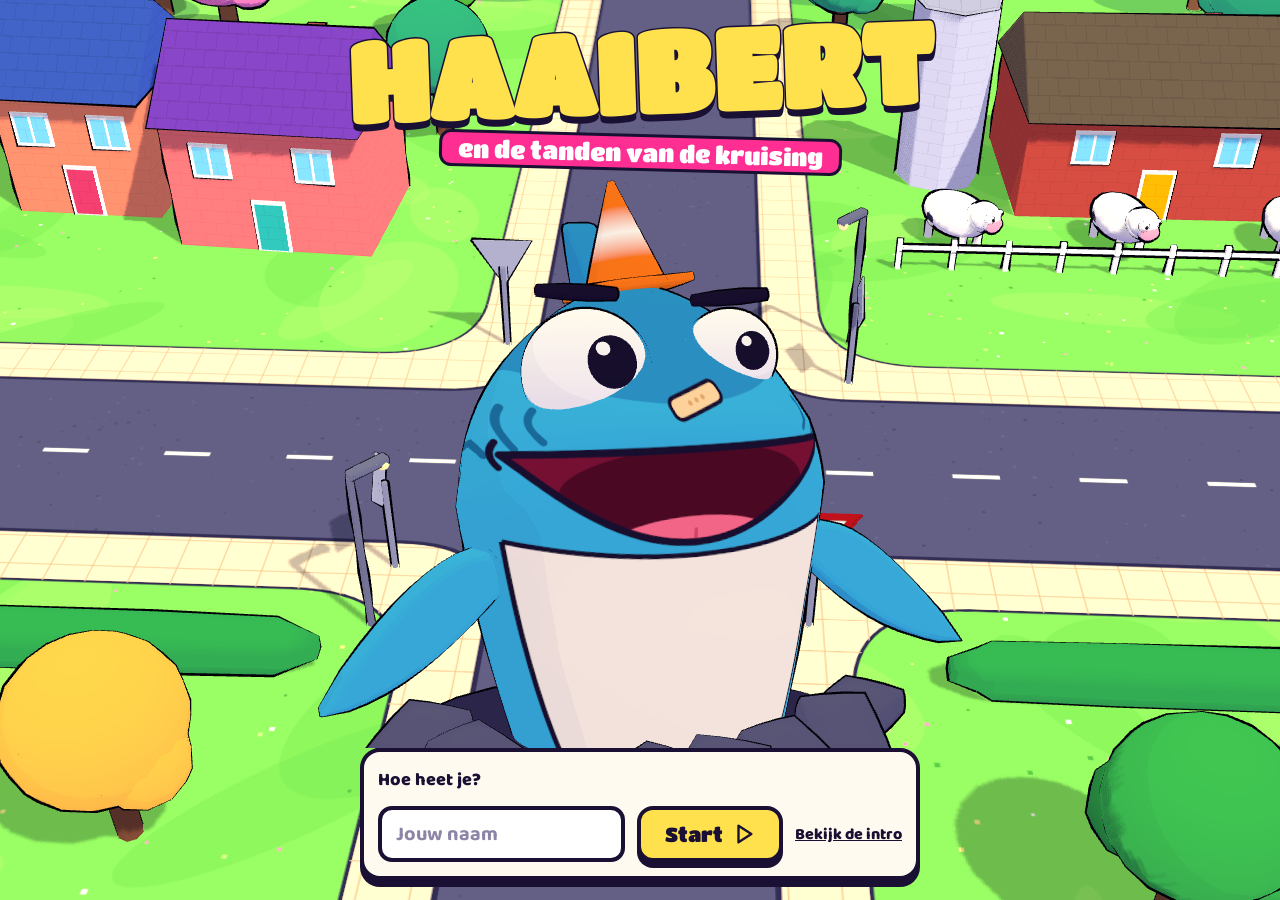
